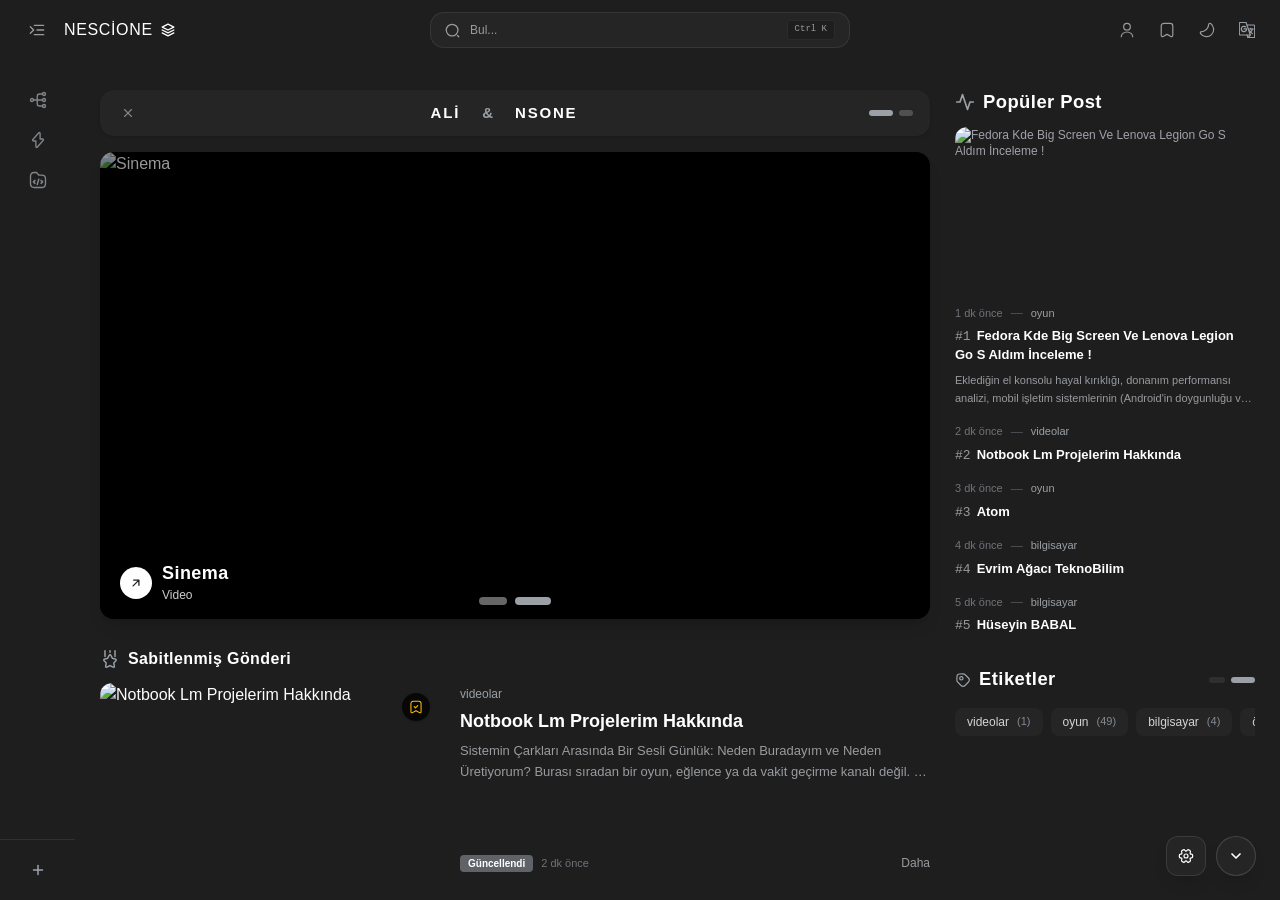
==== index.html @ 9e77d53c "deploy: update index.html and saved.html on gh-pages with Blogger UI parity" ====
<!doctype html>
<html lang="tr">
  <head>
    <meta charset="UTF-8" />
    <link rel="icon" type="image/svg+xml" href="data:image/svg+xml,%3Csvg%20xmlns%3D%27http%3A//www.w3.org/2000/svg%27%20viewBox%3D%270%200%2024%2024%27%20fill%3D%27none%27%20stroke-linecap%3D%27round%27%20stroke-linejoin%3D%27round%27%3E%3Cstyle%3Epath%7Bstroke%3A%231e1e1e%3Bstroke-width%3A2.2%7D%40media%28prefers-color-scheme%3Adark%29%7Bpath%7Bstroke%3A%23ffffff%3Bstroke-width%3A2.2%7D%7D%3C/style%3E%3Cpath%20d%3D%27M12%202L2%207l10%205%2010-5-10-5zM2%2017l10%205%2010-5M2%2012l10%205%2010-5%27/%3E%3C/svg%3E" />
    <link rel="shortcut icon" type="image/svg+xml" href="data:image/svg+xml,%3Csvg%20xmlns%3D%27http%3A//www.w3.org/2000/svg%27%20viewBox%3D%270%200%2024%2024%27%20fill%3D%27none%27%20stroke-linecap%3D%27round%27%20stroke-linejoin%3D%27round%27%3E%3Cstyle%3Epath%7Bstroke%3A%231e1e1e%3Bstroke-width%3A2.2%7D%40media%28prefers-color-scheme%3Adark%29%7Bpath%7Bstroke%3A%23ffffff%3Bstroke-width%3A2.2%7D%7D%3C/style%3E%3Cpath%20d%3D%27M12%202L2%207l10%205%2010-5-10-5zM2%2017l10%205%2010-5M2%2012l10%205%2010-5%27/%3E%3C/svg%3E" />
    <link rel="apple-touch-icon" href="data:image/svg+xml,%3Csvg%20xmlns%3D%27http%3A//www.w3.org/2000/svg%27%20viewBox%3D%270%200%2024%2024%27%20fill%3D%27none%27%20stroke-linecap%3D%27round%27%20stroke-linejoin%3D%27round%27%3E%3Cstyle%3Epath%7Bstroke%3A%231e1e1e%3Bstroke-width%3A2.2%7D%40media%28prefers-color-scheme%3Adark%29%7Bpath%7Bstroke%3A%23ffffff%3Bstroke-width%3A2.2%7D%7D%3C/style%3E%3Cpath%20d%3D%27M12%202L2%207l10%205%2010-5-10-5zM2%2017l10%205%2010-5M2%2012l10%205%2010-5%27/%3E%3C/svg%3E" />
    <meta name="viewport" content="width=device-width, initial-scale=1.0, user-scalable=1.0, minimum-scale=1.0, maximum-scale=5.0" />
    <title>NESCİONE &amp; Aleyulala - Bağlantı Yöneticisi</title>
    <meta name="description" content="Giriş gerektirmeyen, verileri tamamen tarayıcınızın IndexedDB hafızasında saklayan, GitHub Pages uyumlu modern bağlantı ve yer imi yöneticisi." />
    <link rel="manifest" href="./manifest-CDS3I7QE.json" />
    <meta name="theme-color" content="#9aa0a6" />
    <!-- Preconnect fonts -->
    <link rel="preconnect" href="https://fonts.googleapis.com">
    <link rel="preconnect" href="https://fonts.gstatic.com" crossorigin>
    <link href="https://fonts.googleapis.com/css2?family=Plus+Jakarta+Sans:wght@300;400;500;600;700;800&family=JetBrains+Mono:wght@400;500&display=swap" rel="stylesheet">
    <script type="module" crossorigin>var Vx=Object.defineProperty;var qx=(m,v,N)=>v in m?Vx(m,v,{enumerable:!0,configurable:!0,writable:!0,value:N}):m[v]=N;var fo=(m,v,N)=>qx(m,typeof v!="symbol"?v+"":v,N);(function(){const v=document.createElement("link").relList;if(v&&v.supports&&v.supports("modulepreload"))return;for(const S of document.querySelectorAll('link[rel="modulepreload"]'))x(S);new MutationObserver(S=>{for(const z of S)if(z.type==="childList")for(const T of z.addedNodes)T.tagName==="LINK"&&T.rel==="modulepreload"&&x(T)}).observe(document,{childList:!0,subtree:!0});function N(S){const z={};return S.integrity&&(z.integrity=S.integrity),S.referrerPolicy&&(z.referrerPolicy=S.referrerPolicy),S.crossOrigin==="use-credentials"?z.credentials="include":S.crossOrigin==="anonymous"?z.credentials="omit":z.credentials="same-origin",z}function x(S){if(S.ep)return;S.ep=!0;const z=N(S);fetch(S.href,z)}})();var Ix=typeof globalThis<"u"?globalThis:typeof window<"u"?window:typeof global<"u"?global:typeof self<"u"?self:{};function K1(m){return m&&m.__esModule&&Object.prototype.hasOwnProperty.call(m,"default")?m.default:m}var Cf={exports:{}},mo={};/**
 * @license React
 * react-jsx-runtime.production.js
 *
 * Copyright (c) Meta Platforms, Inc. and affiliates.
 *
 * This source code is licensed under the MIT license found in the
 * LICENSE file in the root directory of this source tree.
 */var v1;function Zx(){if(v1)return mo;v1=1;var m=Symbol.for("react.transitional.element"),v=Symbol.for("react.fragment");function N(x,S,z){var T=null;if(z!==void 0&&(T=""+z),S.key!==void 0&&(T=""+S.key),"key"in S){z={};for(var _ in S)_!=="key"&&(z[_]=S[_])}else z=S;return S=z.ref,{$$typeof:m,type:x,key:T,ref:S!==void 0?S:null,props:z}}return mo.Fragment=v,mo.jsx=N,mo.jsxs=N,mo}var y1;function Xx(){return y1||(y1=1,Cf.exports=Zx()),Cf.exports}var l=Xx(),Af={exports:{}},ct={};/**
 * @license React
 * react.production.js
 *
 * Copyright (c) Meta Platforms, Inc. and affiliates.
 *
 * This source code is licensed under the MIT license found in the
 * LICENSE file in the root directory of this source tree.
 */var b1;function Qx(){if(b1)return ct;b1=1;var m=Symbol.for("react.transitional.element"),v=Symbol.for("react.portal"),N=Symbol.for("react.fragment"),x=Symbol.for("react.strict_mode"),S=Symbol.for("react.profiler"),z=Symbol.for("react.consumer"),T=Symbol.for("react.context"),_=Symbol.for("react.forward_ref"),G=Symbol.for("react.suspense"),H=Symbol.for("react.memo"),E=Symbol.for("react.lazy"),k=Symbol.for("react.activity"),X=Symbol.for("react.view_transition"),F=Symbol.iterator;function W(y){return y===null||typeof y!="object"?null:(y=F&&y[F]||y["@@iterator"],typeof y=="function"?y:null)}var ee={isMounted:function(){return!1},enqueueForceUpdate:function(){},enqueueReplaceState:function(){},enqueueSetState:function(){}},se=Object.assign,xe={};function oe(y,Y,we){this.props=y,this.context=Y,this.refs=xe,this.updater=we||ee}oe.prototype.isReactComponent={},oe.prototype.setState=function(y,Y){if(typeof y!="object"&&typeof y!="function"&&y!=null)throw Error("takes an object of state variables to update or a function which returns an object of state variables.");this.updater.enqueueSetState(this,y,Y,"setState")},oe.prototype.forceUpdate=function(y){this.updater.enqueueForceUpdate(this,y,"forceUpdate")};function le(){}le.prototype=oe.prototype;function be(y,Y,we){this.props=y,this.context=Y,this.refs=xe,this.updater=we||ee}var Me=be.prototype=new le;Me.constructor=be,se(Me,oe.prototype),Me.isPureReactComponent=!0;var Se=Array.isArray;function pe(){}var ze={H:null,A:null,T:null,S:null},Re=Object.prototype.hasOwnProperty;function Ue(y,Y,we){var J=we.ref;return{$$typeof:m,type:y,key:Y,ref:J!==void 0?J:null,props:we}}function Ce(y,Y){return Ue(y.type,Y,y.props)}function Ge(y){return typeof y=="object"&&y!==null&&y.$$typeof===m}function Ye(y){var Y={"=":"=0",":":"=2"};return"$"+y.replace(/[=:]/g,function(we){return Y[we]})}var qe=/\/+/g;function We(y,Y){return typeof y=="object"&&y!==null&&y.key!=null?Ye(""+y.key):Y.toString(36)}function P(y){switch(y.status){case"fulfilled":return y.value;case"rejected":throw y.reason;default:switch(typeof y.status=="string"?y.then(pe,pe):(y.status="pending",y.then(function(Y){y.status==="pending"&&(y.status="fulfilled",y.value=Y)},function(Y){y.status==="pending"&&(y.status="rejected",y.reason=Y)})),y.status){case"fulfilled":return y.value;case"rejected":throw y.reason}}throw y}function de(y,Y,we,J,Ae){var Qe=typeof y;(Qe==="undefined"||Qe==="boolean")&&(y=null);var tt=!1;if(y===null)tt=!0;else switch(Qe){case"bigint":case"string":case"number":tt=!0;break;case"object":switch(y.$$typeof){case m:case v:tt=!0;break;case E:return tt=y._init,de(tt(y._payload),Y,we,J,Ae)}}if(tt)return Ae=Ae(y),tt=J===""?"."+We(y,0):J,Se(Ae)?(we="",tt!=null&&(we=tt.replace(qe,"$&/")+"/"),de(Ae,Y,we,"",function(kt){return kt})):Ae!=null&&(Ge(Ae)&&(Ae=Ce(Ae,we+(Ae.key==null||y&&y.key===Ae.key?"":(""+Ae.key).replace(qe,"$&/")+"/")+tt)),Y.push(Ae)),1;tt=0;var ke=J===""?".":J+":";if(Se(y))for(var Fe=0;Fe<y.length;Fe++)J=y[Fe],Qe=ke+We(J,Fe),tt+=de(J,Y,we,Qe,Ae);else if(Fe=W(y),typeof Fe=="function")for(y=Fe.call(y),Fe=0;!(J=y.next()).done;)J=J.value,Qe=ke+We(J,Fe++),tt+=de(J,Y,we,Qe,Ae);else if(Qe==="object"){if(typeof y.then=="function")return de(P(y),Y,we,J,Ae);throw Y=String(y),Error("Objects are not valid as a React child (found: "+(Y==="[object Object]"?"object with keys {"+Object.keys(y).join(", ")+"}":Y)+"). If you meant to render a collection of children, use an array instead.")}return tt}function ge(y,Y,we){if(y==null)return y;var J=[],Ae=0;return de(y,J,"","",function(Qe){return Y.call(we,Qe,Ae++)}),J}function Oe(y){if(y._status===-1){var Y=y._result,we=Y();we.then(function(J){(y._status===0||y._status===-1)&&(y._status=1,y._result=J,we.status===void 0&&(we.status="fulfilled",we.value=J))},function(J){(y._status===0||y._status===-1)&&(y._status=2,y._result=J,we.status===void 0&&(we.status="rejected",we.reason=J))}),y._status===-1&&(y._status=0,y._result=we)}if(y._status===1)return y._result.default;throw y._result}var ie=typeof reportError=="function"?reportError:function(y){if(typeof window=="object"&&typeof window.ErrorEvent=="function"){var Y=new window.ErrorEvent("error",{bubbles:!0,cancelable:!0,message:typeof y=="object"&&y!==null&&typeof y.message=="string"?String(y.message):String(y),error:y});if(!window.dispatchEvent(Y))return}else if(typeof process=="object"&&typeof process.emit=="function"){process.emit("uncaughtException",y);return}console.error(y)};function Ke(y){var Y=ze.T,we={};we.types=Y!==null?Y.types:null,ze.T=we;try{var J=y(),Ae=ze.S;Ae!==null&&Ae(we,J),typeof J=="object"&&J!==null&&typeof J.then=="function"&&J.then(pe,ie)}catch(Qe){ie(Qe)}finally{Y!==null&&we.types!==null&&(Y.types=we.types),ze.T=Y}}function I(y){var Y=ze.T;if(Y!==null){var we=Y.types;we===null?Y.types=[y]:we.indexOf(y)===-1&&we.push(y)}else Ke(I.bind(null,y))}var ae={map:ge,forEach:function(y,Y,we){ge(y,function(){Y.apply(this,arguments)},we)},count:function(y){var Y=0;return ge(y,function(){Y++}),Y},toArray:function(y){return ge(y,function(Y){return Y})||[]},only:function(y){if(!Ge(y))throw Error("React.Children.only expected to receive a single React element child.");return y}};return ct.Activity=k,ct.Children=ae,ct.Component=oe,ct.Fragment=N,ct.Profiler=S,ct.PureComponent=be,ct.StrictMode=x,ct.Suspense=G,ct.ViewTransition=X,ct.__CLIENT_INTERNALS_DO_NOT_USE_OR_WARN_USERS_THEY_CANNOT_UPGRADE=ze,ct.__COMPILER_RUNTIME={__proto__:null,c:function(y){return ze.H.useMemoCache(y)}},ct.addTransitionType=I,ct.cache=function(y){return function(){return y.apply(null,arguments)}},ct.cacheSignal=function(){return null},ct.cloneElement=function(y,Y,we){if(y==null)throw Error("The argument must be a React element, but you passed "+y+".");var J=se({},y.props),Ae=y.key;if(Y!=null)for(Qe in Y.key!==void 0&&(Ae=""+Y.key),Y)!Re.call(Y,Qe)||Qe==="key"||Qe==="__self"||Qe==="__source"||Qe==="ref"&&Y.ref===void 0||(J[Qe]=Y[Qe]);var Qe=arguments.length-2;if(Qe===1)J.children=we;else if(1<Qe){for(var tt=Array(Qe),ke=0;ke<Qe;ke++)tt[ke]=arguments[ke+2];J.children=tt}return Ue(y.type,Ae,J)},ct.createContext=function(y){return y={$$typeof:T,_currentValue:y,_currentValue2:y,_threadCount:0,Provider:null,Consumer:null},y.Provider=y,y.Consumer={$$typeof:z,_context:y},y},ct.createElement=function(y,Y,we){var J,Ae={},Qe=null;if(Y!=null)for(J in Y.key!==void 0&&(Qe=""+Y.key),Y)Re.call(Y,J)&&J!=="key"&&J!=="__self"&&J!=="__source"&&(Ae[J]=Y[J]);var tt=arguments.length-2;if(tt===1)Ae.children=we;else if(1<tt){for(var ke=Array(tt),Fe=0;Fe<tt;Fe++)ke[Fe]=arguments[Fe+2];Ae.children=ke}if(y&&y.defaultProps)for(J in tt=y.defaultProps,tt)Ae[J]===void 0&&(Ae[J]=tt[J]);return Ue(y,Qe,Ae)},ct.createRef=function(){return{current:null}},ct.forwardRef=function(y){return{$$typeof:_,render:y}},ct.isValidElement=Ge,ct.lazy=function(y){return{$$typeof:E,_payload:{_status:-1,_result:y},_init:Oe}},ct.memo=function(y,Y){return{$$typeof:H,type:y,compare:Y===void 0?null:Y}},ct.startTransition=Ke,ct.unstable_useCacheRefresh=function(){return ze.H.useCacheRefresh()},ct.use=function(y){return ze.H.use(y)},ct.useActionState=function(y,Y,we){return ze.H.useActionState(y,Y,we)},ct.useCallback=function(y,Y){return ze.H.useCallback(y,Y)},ct.useContext=function(y){return ze.H.useContext(y)},ct.useDebugValue=function(){},ct.useDeferredValue=function(y,Y){return ze.H.useDeferredValue(y,Y)},ct.useEffect=function(y,Y){return ze.H.useEffect(y,Y)},ct.useEffectEvent=function(y){return ze.H.useEffectEvent(y)},ct.useId=function(){return ze.H.useId()},ct.useImperativeHandle=function(y,Y,we){return ze.H.useImperativeHandle(y,Y,we)},ct.useInsertionEffect=function(y,Y){return ze.H.useInsertionEffect(y,Y)},ct.useLayoutEffect=function(y,Y){return ze.H.useLayoutEffect(y,Y)},ct.useMemo=function(y,Y){return ze.H.useMemo(y,Y)},ct.useOptimistic=function(y,Y){return ze.H.useOptimistic(y,Y)},ct.useReducer=function(y,Y,we){return ze.H.useReducer(y,Y,we)},ct.useRef=function(y){return ze.H.useRef(y)},ct.useState=function(y){return ze.H.useState(y)},ct.useSyncExternalStore=function(y,Y,we){return ze.H.useSyncExternalStore(y,Y,we)},ct.useTransition=function(){return ze.H.useTransition()},ct.version="19.3.1",ct}var w1;function Qf(){return w1||(w1=1,Af.exports=Qx()),Af.exports}var M=Qf();const vl=K1(M);var Tf={exports:{}},ho={},zf={exports:{}},Ef={};/**
 * @license React
 * scheduler.production.js
 *
 * Copyright (c) Meta Platforms, Inc. and affiliates.
 *
 * This source code is licensed under the MIT license found in the
 * LICENSE file in the root directory of this source tree.
 */var N1;function Fx(){return N1||(N1=1,(function(m){function v(P,de){var ge=P.length;P.push(de);e:for(;0<ge;){var Oe=ge-1>>>1,ie=P[Oe];if(0<S(ie,de))P[Oe]=de,P[ge]=ie,ge=Oe;else break e}}function N(P){return P.length===0?null:P[0]}function x(P){if(P.length===0)return null;var de=P[0],ge=P.pop();if(ge!==de){P[0]=ge;e:for(var Oe=0,ie=P.length,Ke=ie>>>1;Oe<Ke;){var I=2*(Oe+1)-1,ae=P[I],y=I+1,Y=P[y];if(0>S(ae,ge))y<ie&&0>S(Y,ae)?(P[Oe]=Y,P[y]=ge,Oe=y):(P[Oe]=ae,P[I]=ge,Oe=I);else if(y<ie&&0>S(Y,ge))P[Oe]=Y,P[y]=ge,Oe=y;else break e}}return de}function S(P,de){var ge=P.sortIndex-de.sortIndex;return ge!==0?ge:P.id-de.id}if(m.unstable_now=void 0,typeof performance=="object"&&typeof performance.now=="function"){var z=performance;m.unstable_now=function(){return z.now()}}else{var T=Date,_=T.now();m.unstable_now=function(){return T.now()-_}}var G=[],H=[],E=1,k=null,X=3,F=!1,W=!1,ee=!1,se=!1,xe=typeof setTimeout=="function"?setTimeout:null,oe=typeof clearTimeout=="function"?clearTimeout:null,le=typeof setImmediate<"u"?setImmediate:null;function be(P){for(var de=N(H);de!==null;){if(de.callback===null)x(H);else if(de.startTime<=P)x(H),de.sortIndex=de.expirationTime,v(G,de);else break;de=N(H)}}function Me(P){if(ee=!1,be(P),!W)if(N(G)!==null)W=!0,Se||(Se=!0,Ge());else{var de=N(H);de!==null&&We(Me,de.startTime-P)}}var Se=!1,pe=-1,ze=5,Re=-1;function Ue(){return se?!0:!(m.unstable_now()-Re<ze)}function Ce(){if(se=!1,Se){var P=m.unstable_now();Re=P;var de=!0;try{e:{W=!1,ee&&(ee=!1,oe(pe),pe=-1),F=!0;var ge=X;try{t:{for(be(P),k=N(G);k!==null&&!(k.expirationTime>P&&Ue());){var Oe=k.callback;if(typeof Oe=="function"){k.callback=null,X=k.priorityLevel;var ie=Oe(k.expirationTime<=P);if(P=m.unstable_now(),typeof ie=="function"){k.callback=ie,be(P),de=!0;break t}k===N(G)&&x(G),be(P)}else x(G);k=N(G)}if(k!==null)de=!0;else{var Ke=N(H);Ke!==null&&We(Me,Ke.startTime-P),de=!1}}break e}finally{k=null,X=ge,F=!1}de=void 0}}finally{de?Ge():Se=!1}}}var Ge;if(typeof le=="function")Ge=function(){le(Ce)};else if(typeof MessageChannel<"u"){var Ye=new MessageChannel,qe=Ye.port2;Ye.port1.onmessage=Ce,Ge=function(){qe.postMessage(null)}}else Ge=function(){xe(Ce,0)};function We(P,de){pe=xe(function(){P(m.unstable_now())},de)}m.unstable_IdlePriority=5,m.unstable_ImmediatePriority=1,m.unstable_LowPriority=4,m.unstable_NormalPriority=3,m.unstable_Profiling=null,m.unstable_UserBlockingPriority=2,m.unstable_cancelCallback=function(P){P.callback=null},m.unstable_forceFrameRate=function(P){0>P||125<P?console.error("forceFrameRate takes a positive int between 0 and 125, forcing frame rates higher than 125 fps is not supported"):ze=0<P?Math.floor(1e3/P):5},m.unstable_getCurrentPriorityLevel=function(){return X},m.unstable_next=function(P){switch(X){case 1:case 2:case 3:var de=3;break;default:de=X}var ge=X;X=de;try{return P()}finally{X=ge}},m.unstable_requestPaint=function(){se=!0},m.unstable_runWithPriority=function(P,de){switch(P){case 1:case 2:case 3:case 4:case 5:break;default:P=3}var ge=X;X=P;try{return de()}finally{X=ge}},m.unstable_scheduleCallback=function(P,de,ge){var Oe=m.unstable_now();switch(typeof ge=="object"&&ge!==null?(ge=ge.delay,ge=typeof ge=="number"&&0<ge?Oe+ge:Oe):ge=Oe,P){case 1:var ie=-1;break;case 2:ie=250;break;case 5:ie=1073741823;break;case 4:ie=1e4;break;default:ie=5e3}return ie=ge+ie,P={id:E++,callback:de,priorityLevel:P,startTime:ge,expirationTime:ie,sortIndex:-1},ge>Oe?(P.sortIndex=ge,v(H,P),N(G)===null&&P===N(H)&&(ee?(oe(pe),pe=-1):ee=!0,We(Me,ge-Oe))):(P.sortIndex=ie,v(G,P),W||F||(W=!0,Se||(Se=!0,Ge()))),P},m.unstable_shouldYield=Ue,m.unstable_wrapCallback=function(P){var de=X;return function(){var ge=X;X=de;try{return P.apply(this,arguments)}finally{X=ge}}}})(Ef)),Ef}var k1;function Jx(){return k1||(k1=1,zf.exports=Fx()),zf.exports}var _f={exports:{}},Ta={};/**
 * @license React
 * react-dom.production.js
 *
 * Copyright (c) Meta Platforms, Inc. and affiliates.
 *
 * This source code is licensed under the MIT license found in the
 * LICENSE file in the root directory of this source tree.
 */var j1;function $x(){if(j1)return Ta;j1=1;var m=Qf();function v(E){var k="https://react.dev/errors/"+E;if(1<arguments.length){k+="?args[]="+encodeURIComponent(arguments[1]);for(var X=2;X<arguments.length;X++)k+="&args[]="+encodeURIComponent(arguments[X])}return"Minified React error #"+E+"; visit "+k+" for the full message or use the non-minified dev environment for full errors and additional helpful warnings."}function N(){}var x={d:{f:N,r:function(){throw Error(v(522))},D:N,C:N,L:N,m:N,X:N,S:N,M:N},p:0,findDOMNode:null},S=Symbol.for("react.portal"),z=Symbol.for("react.recoverable"),T=Symbol.for("react.optimistic_key");function _(E,k,X){var F=3<arguments.length&&arguments[3]!==void 0?arguments[3]:null;return{$$typeof:S,key:F==null?null:F===T?T:""+F,children:E,containerInfo:k,implementation:X}}var G=m.__CLIENT_INTERNALS_DO_NOT_USE_OR_WARN_USERS_THEY_CANNOT_UPGRADE;function H(E,k){if(E==="font")return"";if(typeof k=="string")return k==="use-credentials"?k:""}return Ta.__DOM_INTERNALS_DO_NOT_USE_OR_WARN_USERS_THEY_CANNOT_UPGRADE=x,Ta.browser=function(E){return{$$typeof:z,_reason:E}},Ta.createPortal=function(E,k){var X=2<arguments.length&&arguments[2]!==void 0?arguments[2]:null;if(!k||k.nodeType!==1&&k.nodeType!==9&&k.nodeType!==11)throw Error(v(299));return _(E,k,null,X)},Ta.flushSync=function(E){var k=G.T,X=x.p;try{if(G.T=null,x.p=2,E)return E()}finally{G.T=k,x.p=X,x.d.f()}},Ta.preconnect=function(E,k){typeof E=="string"&&(k?(k=k.crossOrigin,k=typeof k=="string"?k==="use-credentials"?k:"":void 0):k=null,x.d.C(E,k))},Ta.prefetchDNS=function(E){typeof E=="string"&&x.d.D(E)},Ta.preinit=function(E,k){if(typeof E=="string"&&k&&typeof k.as=="string"){var X=k.as,F=H(X,k.crossOrigin),W=typeof k.integrity=="string"?k.integrity:void 0,ee=typeof k.fetchPriority=="string"?k.fetchPriority:void 0;X==="style"?x.d.S(E,typeof k.precedence=="string"?k.precedence:void 0,{crossOrigin:F,integrity:W,fetchPriority:ee}):X==="script"&&x.d.X(E,{crossOrigin:F,integrity:W,fetchPriority:ee,nonce:typeof k.nonce=="string"?k.nonce:void 0})}},Ta.preinitModule=function(E,k){if(typeof E=="string")if(typeof k=="object"&&k!==null){if(k.as==null||k.as==="script"){var X=H(k.as,k.crossOrigin);x.d.M(E,{crossOrigin:X,integrity:typeof k.integrity=="string"?k.integrity:void 0,nonce:typeof k.nonce=="string"?k.nonce:void 0,fetchPriority:typeof k.fetchPriority=="string"?k.fetchPriority:void 0})}}else k==null&&x.d.M(E)},Ta.preload=function(E,k){if(typeof E=="string"&&typeof k=="object"&&k!==null&&typeof k.as=="string"){var X=k.as,F=H(X,k.crossOrigin);x.d.L(E,X,{crossOrigin:F,integrity:typeof k.integrity=="string"?k.integrity:void 0,nonce:typeof k.nonce=="string"?k.nonce:void 0,type:typeof k.type=="string"?k.type:void 0,fetchPriority:typeof k.fetchPriority=="string"?k.fetchPriority:void 0,referrerPolicy:typeof k.referrerPolicy=="string"?k.referrerPolicy:void 0,imageSrcSet:typeof k.imageSrcSet=="string"?k.imageSrcSet:void 0,imageSizes:typeof k.imageSizes=="string"?k.imageSizes:void 0,media:typeof k.media=="string"?k.media:void 0})}},Ta.preloadModule=function(E,k){if(typeof E=="string")if(k){var X=H(k.as,k.crossOrigin);x.d.m(E,{as:typeof k.as=="string"&&k.as!=="script"?k.as:void 0,crossOrigin:X,integrity:typeof k.integrity=="string"?k.integrity:void 0,nonce:typeof k.nonce=="string"?k.nonce:void 0,fetchPriority:typeof k.fetchPriority=="string"?k.fetchPriority:void 0})}else x.d.m(E)},Ta.requestFormReset=function(E){x.d.r(E)},Ta.unstable_batchedUpdates=function(E,k){return E(k)},Ta.useFormState=function(E,k,X){return G.H.useFormState(E,k,X)},Ta.useFormStatus=function(){return G.H.useHostTransitionStatus()},Ta.version="19.3.1",Ta}var S1;function Y1(){if(S1)return _f.exports;S1=1;function m(){if(!(typeof __REACT_DEVTOOLS_GLOBAL_HOOK__>"u"||typeof __REACT_DEVTOOLS_GLOBAL_HOOK__.checkDCE!="function"))try{__REACT_DEVTOOLS_GLOBAL_HOOK__.checkDCE(m)}catch(v){console.error(v)}}return m(),_f.exports=$x(),_f.exports}/**
 * @license React
 * react-dom-client.production.js
 *
 * Copyright (c) Meta Platforms, Inc. and affiliates.
 *
 * This source code is licensed under the MIT license found in the
 * LICENSE file in the root directory of this source tree.
 */var C1;function Wx(){if(C1)return ho;C1=1;var m=Jx(),v=Qf(),N=Y1();function x(e){var t="https://react.dev/errors/"+e;if(1<arguments.length){t+="?args[]="+encodeURIComponent(arguments[1]);for(var a=2;a<arguments.length;a++)t+="&args[]="+encodeURIComponent(arguments[a])}return"Minified React error #"+e+"; visit "+t+" for the full message or use the non-minified dev environment for full errors and additional helpful warnings."}function S(e){return!(!e||e.nodeType!==1&&e.nodeType!==9&&e.nodeType!==11)}function z(e){for(var t=e,a=t;a&&!a.alternate;)t=a,(t.flags&4098)!==0&&(e=t.return),a=t.return;for(;t.return;)t=t.return;return t.tag===3?e:null}function T(e){if(e.tag===13){var t=e.memoizedState;if(t===null&&(e=e.alternate,e!==null&&(t=e.memoizedState)),t!==null)return t.dehydrated}return null}function _(e){if(e.tag===31){var t=e.memoizedState;if(t===null&&(e=e.alternate,e!==null&&(t=e.memoizedState)),t!==null)return t.dehydrated}return null}function G(e){if(z(e)!==e)throw Error(x(188))}function H(e){var t=e.alternate;if(!t){if(t=z(e),t===null)throw Error(x(188));return t!==e?null:e}for(var a=e,n=t;;){var i=a.return;if(i===null)break;var r=i.alternate;if(r===null){if(n=i.return,n!==null){a=n;continue}break}if(i.child===r.child){for(r=i.child;r;){if(r===a)return G(i),e;if(r===n)return G(i),t;r=r.sibling}throw Error(x(188))}if(a.return!==n.return)a=i,n=r;else{for(var d=!1,p=i.child;p;){if(p===a){d=!0,a=i,n=r;break}if(p===n){d=!0,n=i,a=r;break}p=p.sibling}if(!d){for(p=r.child;p;){if(p===a){d=!0,a=r,n=i;break}if(p===n){d=!0,n=r,a=i;break}p=p.sibling}if(!d)throw Error(x(189))}}if(a.alternate!==n)throw Error(x(190))}if(a.tag!==3)throw Error(x(188));return a.stateNode.current===a?e:t}function E(e){var t=e.tag;if(t===5||t===26||t===27||t===6)return e;for(e=e.child;e!==null;){if(t=E(e),t!==null)return t;e=e.sibling}return null}function k(e,t,a,n,i,r){for(;e!==null;){if((e.tag===5||e.tag===27||e.tag===6)&&a(e,n,i,r)||(e.tag!==22||e.memoizedState===null)&&(t||e.tag!==5&&e.tag!==27)&&k(e.child,t,a,n,i,r))return!0;e=e.sibling}return!1}function X(e){for(e=e.return;e!==null;){if(e.tag===3||e.tag===5||e.tag===27)return e;e=e.return}return null}function F(e){var t=!1;for(e=e.return;e!==null&&(e.tag===4&&(t=!0),!(e.tag===3||e.tag===5||e.tag===27));)e=e.return;return t}function W(e){var t=[null,null],a=X(e);return a===null||ee(t,e,a.child,{foundSelf:!1}),t}function ee(e,t,a,n){for(;a!==null;){if(a===t)n.foundSelf=!0;else if(a.tag===5||a.tag===27||a.tag===6){if(n.foundSelf)return e[1]=a,!0;e[0]=a}else if((a.tag!==22||a.memoizedState===null)&&ee(e,t,a.child,n))return!0;a=a.sibling}return!1}function se(e){switch(e.tag){case 5:case 27:case 6:return e.stateNode;case 3:return e.stateNode.containerInfo;default:throw Error(x(559))}}var xe=null,oe=null;function le(e,t,a){return e===a?!0:e===t?(xe=e,!0):!1}function be(e,t,a){return e===a?(oe=e,!1):e===t?(oe!==null&&(xe=e),!0):!1}function Me(e){if(e===null)return null;do e=e===null?null:e.return;while(e&&e.tag!==5&&e.tag!==27&&e.tag!==3);return e||null}function Se(e,t,a){for(var n=0,i=e;i;i=a(i))n++;i=0;for(var r=t;r;r=a(r))i++;for(;0<n-i;)e=a(e),n--;for(;0<i-n;)t=a(t),i--;for(;n--;){if(e===t||t!==null&&e===t.alternate)return e;e=a(e),t=a(t)}return null}var pe=Object.assign,ze=Symbol.for("react.element"),Re=Symbol.for("react.transitional.element"),Ue=Symbol.for("react.portal"),Ce=Symbol.for("react.fragment"),Ge=Symbol.for("react.strict_mode"),Ye=Symbol.for("react.profiler"),qe=Symbol.for("react.consumer"),We=Symbol.for("react.context"),P=Symbol.for("react.forward_ref"),de=Symbol.for("react.suspense"),ge=Symbol.for("react.suspense_list"),Oe=Symbol.for("react.memo"),ie=Symbol.for("react.lazy"),Ke=Symbol.for("react.activity"),I=Symbol.for("react.legacy_hidden"),ae=Symbol.for("react.memo_cache_sentinel"),y=Symbol.for("react.view_transition"),Y=Symbol.for("react.recoverable"),we=Symbol.iterator;function J(e){return e===null||typeof e!="object"?null:(e=we&&e[we]||e["@@iterator"],typeof e=="function"?e:null)}var Ae=Symbol.for("react.client.reference");function Qe(e){if(e==null)return null;if(typeof e=="function")return e.$$typeof===Ae?null:e.displayName||e.name||null;if(typeof e=="string")return e;switch(e){case Ce:return"Fragment";case Ye:return"Profiler";case Ge:return"StrictMode";case de:return"Suspense";case ge:return"SuspenseList";case Ke:return"Activity";case y:return"ViewTransition"}if(typeof e=="object")switch(e.$$typeof){case Ue:return"Portal";case We:return e.displayName||"Context";case qe:return(e._context.displayName||"Context")+".Consumer";case P:var t=e.render;return e=e.displayName,e||(e=t.displayName||t.name||"",e=e!==""?"ForwardRef("+e+")":"ForwardRef"),e;case Oe:return t=e.displayName||null,t!==null?t:Qe(e.type)||"Memo";case ie:t=e._payload,e=e._init;try{return Qe(e(t))}catch{}}return null}var tt=Array.isArray,ke=v.__CLIENT_INTERNALS_DO_NOT_USE_OR_WARN_USERS_THEY_CANNOT_UPGRADE,Fe=N.__DOM_INTERNALS_DO_NOT_USE_OR_WARN_USERS_THEY_CANNOT_UPGRADE,kt={pending:!1,data:null,method:null,action:null},$t=[],oa=-1;function Zt(e){return{current:e}}function St(e){0>oa||(e.current=$t[oa],$t[oa]=null,oa--)}function dt(e,t){oa++,$t[oa]=e.current,e.current=t}var Be=Zt(null),ca=Zt(null),Wt=Zt(null),ua=Zt(null);function gt(e,t){switch(dt(Wt,t),dt(ca,e),dt(Be,null),t.nodeType){case 9:case 11:e=(e=t.documentElement)&&(e=e.namespaceURI)?Ap(e):0;break;default:if(e=t.tagName,t=t.namespaceURI)t=Ap(t),e=Tp(t,e);else switch(e){case"svg":e=1;break;case"math":e=2;break;default:e=0}}St(Be),dt(Be,e)}function za(){St(Be),St(ca),St(Wt)}function Cn(e){var t=e.memoizedState;t!==null&&(Zr._currentValue=t.memoizedState,dt(ua,e)),t=Be.current;var a=Tp(t,e.type);t!==a&&(dt(ca,e),dt(Be,a))}function Ne(e){ca.current===e&&(St(Be),St(ca)),ua.current===e&&(St(ua),Zr._currentValue=kt)}var it,Et;function qt(e){if(it===void 0)try{throw Error()}catch(a){var t=a.stack.trim().match(/\n( *(at )?)/);it=t&&t[1]||"",Et=-1<a.stack.indexOf(`
    at`)?" (<anonymous>)":-1<a.stack.indexOf("@")?"@unknown:0:0":""}return`
`+it+e+Et}var ha=!1;function pa(e,t){if(!e||ha)return"";ha=!0;var a=Error.prepareStackTrace;Error.prepareStackTrace=void 0;try{var n={DetermineComponentFrameRoot:function(){try{if(t){var me=function(){throw Error()};if(Object.defineProperty(me.prototype,"props",{set:function(){throw Error()}}),typeof Reflect=="object"&&Reflect.construct){try{Reflect.construct(me,[])}catch(De){var D=De}Reflect.construct(e,[],me)}else{try{me.call()}catch(De){D=De}me=!1;try{var q=Object.getOwnPropertyDescriptor(e.prototype,"props");Object.defineProperty(e.prototype,"props",{configurable:!0,set:function(){throw Error()}}),me=!0,new e}finally{me&&(q!==void 0?Object.defineProperty(e.prototype,"props",q):delete e.prototype.props)}}}else{try{throw Error()}catch(De){D=De}(me=e())&&typeof me.catch=="function"&&me.catch(function(){})}}catch(De){if(De&&D&&typeof De.stack=="string")return[De.stack,D.stack]}return[null,null]}};n.DetermineComponentFrameRoot.displayName="DetermineComponentFrameRoot";var i=Object.getOwnPropertyDescriptor(n.DetermineComponentFrameRoot,"name");i&&i.configurable&&Object.defineProperty(n.DetermineComponentFrameRoot,"name",{value:"DetermineComponentFrameRoot"});var r=n.DetermineComponentFrameRoot(),d=r[0],p=r[1];if(d&&p){var j=d.split(`
`),R=p.split(`
`);for(i=n=0;n<j.length&&!j[n].includes("DetermineComponentFrameRoot");)n++;for(;i<R.length&&!R[i].includes("DetermineComponentFrameRoot");)i++;if(n===j.length||i===R.length)for(n=j.length-1,i=R.length-1;1<=n&&0<=i&&j[n]!==R[i];)i--;for(;1<=n&&0<=i;n--,i--)if(j[n]!==R[i]){if(n!==1||i!==1)do if(n--,i--,0>i||j[n]!==R[i]){var Q=`
`+j[n].replace(" at new "," at ");return e.displayName&&Q.includes("<anonymous>")&&(Q=Q.replace("<anonymous>",e.displayName)),Q}while(1<=n&&0<=i);break}}}finally{ha=!1,Error.prepareStackTrace=a}return(a=e?e.displayName||e.name:"")?qt(a):""}function Ct(e,t){switch(e.tag){case 26:case 27:case 5:return qt(e.type);case 16:return qt("Lazy");case 13:return e.child!==t&&t!==null?qt("Suspense Fallback"):qt("Suspense");case 19:return qt("SuspenseList");case 0:case 15:return pa(e.type,!1);case 11:return pa(e.type.render,!1);case 1:return pa(e.type,!0);case 31:return qt("Activity");case 30:return qt("ViewTransition");default:return""}}function Pt(e){try{var t="",a=null;do t+=Ct(e,a),a=e,e=e.return;while(e);return t}catch(n){return`
Error generating stack: `+n.message+`
`+n.stack}}var O=Object.prototype.hasOwnProperty,ye=m.unstable_scheduleCallback,at=m.unstable_cancelCallback,Gt=m.unstable_shouldYield,Xa=m.unstable_requestPaint,Ut=m.unstable_now,bl=m.unstable_getCurrentPriorityLevel,An=m.unstable_ImmediatePriority,Zi=m.unstable_UserBlockingPriority,Xi=m.unstable_NormalPriority,ci=m.unstable_LowPriority,Qi=m.unstable_IdlePriority,Fi=m.log,Xn=m.unstable_setDisableYieldValue,Tn=null,wa=null;function ga(e){if(typeof Fi=="function"&&Xn(e),wa&&typeof wa.setStrictMode=="function")try{wa.setStrictMode(Tn,e)}catch{}}var He=Math.clz32?Math.clz32:Ji,ui=Math.log,Qn=Math.LN2;function Ji(e){return e>>>=0,e===0?32:31-(ui(e)/Qn|0)|0}var Le=256,wl=262144,di=4194304;function zn(e){var t=e&42;if(t!==0)return t;switch(e&-e){case 1:return 1;case 2:return 2;case 4:return 4;case 8:return 8;case 16:return 16;case 32:return 32;case 64:return 64;case 128:return 128;case 256:case 512:case 1024:case 2048:case 4096:case 8192:case 16384:case 32768:case 65536:case 131072:return e&-e;case 262144:case 524288:case 1048576:case 2097152:return e&3932160;case 4194304:case 8388608:case 16777216:case 33554432:return e&62914560;case 67108864:return 67108864;case 134217728:return 134217728;case 268435456:return 268435456;case 536870912:return 536870912;case 1073741824:return 0;default:return e}}function Nl(e,t,a){var n=e.pendingLanes;if(n===0)return 0;var i=0,r=e.suspendedLanes,d=e.pingedLanes;e=e.warmLanes;var p=n&134217727;return p!==0?(n=p&~r,n!==0?i=zn(n):(d&=p,d!==0?i=zn(d):a||(a=p&~e,a!==0&&(i=zn(a))))):(p=n&~r,p!==0?i=zn(p):d!==0?i=zn(d):a||(a=n&~e,a!==0&&(i=zn(a)))),i===0?0:t!==0&&t!==i&&(t&r)===0&&(r=i&-i,a=t&-t,r>=a||r===32&&(a&4194048)!==0)?t:i}function kl(e,t){return(e.pendingLanes&~(e.suspendedLanes&~e.pingedLanes)&t)===0}function $i(e,t){(t&8)!==0&&(t|=t&32);var a=e.entangledLanes;if(a!==0)for(e=e.entanglements,a&=t;0<a;){var n=31-He(a),i=1<<n;t|=e[n],a&=~i}return t}function uu(e,t){switch(e){case 1:case 2:case 4:case 8:case 64:return t+250;case 16:case 32:case 128:case 256:case 512:case 1024:case 2048:case 4096:case 8192:case 16384:case 32768:case 65536:case 131072:case 262144:case 524288:case 1048576:case 2097152:return t+5e3;case 4194304:case 8388608:case 16777216:case 33554432:return-1;case 67108864:case 134217728:case 268435456:case 536870912:case 1073741824:return-1;default:return-1}}function Co(){var e=di;return di<<=1,(di&62914560)===0&&(di=4194304),e}function En(e){for(var t=[],a=0;31>a;a++)t.push(e);return t}function ln(e,t){e.pendingLanes|=t,t!==268435456&&(e.suspendedLanes=0,e.pingedLanes=0,e.warmLanes=0)}function Wr(e,t,a,n,i,r){var d=e.pendingLanes;e.pendingLanes=a,e.suspendedLanes=0,e.pingedLanes=0,e.warmLanes=0,e.expiredLanes&=a,e.entangledLanes&=a,e.errorRecoveryDisabledLanes&=a,e.shellSuspendCounter=0;var p=e.entanglements,j=e.expirationTimes,R=e.hiddenUpdates;for(a=d&~a;0<a;){var Q=31-He(a),me=1<<Q;p[Q]=0,j[Q]=-1;var D=R[Q];if(D!==null)for(R[Q]=null,Q=0;Q<D.length;Q++){var q=D[Q];q!==null&&(q.lane&=-536870913)}a&=~me}n!==0&&Ao(e,n,0),r!==0&&i===0&&e.tag!==0&&(e.suspendedLanes|=r&~(d&~t))}function Ao(e,t,a){e.pendingLanes|=t,e.suspendedLanes&=~t;var n=31-He(t);e.entangledLanes|=t,e.entanglements[n]=e.entanglements[n]|1073741824|a&261930}function To(e,t){var a=e.entangledLanes|=t;for(e=e.entanglements;a;){var n=31-He(a),i=1<<n;i&t|e[n]&t&&(e[n]|=t),a&=~i}}function zo(e,t){var a=t&-t;return a=(a&42)!==0?1:jl(a),(a&(e.suspendedLanes|t))!==0?0:a}function jl(e){switch(e){case 2:e=1;break;case 8:e=4;break;case 32:e=16;break;case 256:case 512:case 1024:case 2048:case 4096:case 8192:case 16384:case 32768:case 65536:case 131072:case 262144:case 524288:case 1048576:case 2097152:case 4194304:case 8388608:case 16777216:case 33554432:e=128;break;case 268435456:e=134217728;break;default:e=0}return e}function Lt(e){return e&=-e,2<e?8<e?(e&134217727)!==0?32:268435456:8:2}function ea(){var e=Fe.p;return e!==0?e:(e=window.event,e===void 0?32:d1(e.type))}function Eo(e,t){var a=Fe.p;try{return Fe.p=e,t()}finally{Fe.p=a}}var Ua=Math.random().toString(36).slice(2),Xt="__reactFiber$"+Ua,da="__reactProps$"+Ua,Sl="__reactContainer$"+Ua,hn="__reactEvents$"+Ua,Cl="__reactListeners$"+Ua,_n="__reactHandles$"+Ua,fi="__reactResources$"+Ua,mi="__reactMarker$"+Ua,Wi="__reactLoad$"+Ua;function Qa(e){delete e[Xt],delete e[da],delete e[Cl],delete e[_n]}function Mn(e){var t;if(t=e[Xt])return t;for(var a=e.parentNode;a;){if(t=a[Sl]||a[Xt]){if(a=t.alternate,t.child!==null||a!==null&&a.child!==null)for(e=qp(e);e!==null;){if(a=e[Xt])return a;e=qp(e)}return t}e=a,a=e.parentNode}return null}function Ha(e){if(e=e[Xt]||e[Sl]){var t=e.tag;if(t===5||t===6||t===13||t===31||t===26||t===27||t===3)return e}return null}function Al(e){var t=e.tag;if(t===5||t===26||t===27||t===6)return e.stateNode;throw Error(x(33))}function On(e){var t=e[fi];return t||(t=e[fi]={hoistableStyles:new Map,hoistableScripts:new Map}),t}function pt(e){e[mi]=!0}function er(e){e[Wi]=void 0}var es=new Set,Dn={};function pn(e,t){Ea(e,t),Ea(e+"Capture",t)}function Ea(e,t){for(Dn[e]=t,e=0;e<t.length;e++)es.add(t[e])}var _o=RegExp("^[:A-Z_a-z\\u00C0-\\u00D6\\u00D8-\\u00F6\\u00F8-\\u02FF\\u0370-\\u037D\\u037F-\\u1FFF\\u200C-\\u200D\\u2070-\\u218F\\u2C00-\\u2FEF\\u3001-\\uD7FF\\uF900-\\uFDCF\\uFDF0-\\uFFFD][:A-Z_a-z\\u00C0-\\u00D6\\u00D8-\\u00F6\\u00F8-\\u02FF\\u0370-\\u037D\\u037F-\\u1FFF\\u200C-\\u200D\\u2070-\\u218F\\u2C00-\\u2FEF\\u3001-\\uD7FF\\uF900-\\uFDCF\\uFDF0-\\uFFFD\\-.0-9\\u00B7\\u0300-\\u036F\\u203F-\\u2040]*$"),ts={},hi={};function as(e){return O.call(hi,e)?!0:O.call(ts,e)?!1:_o.test(e)?hi[e]=!0:(ts[e]=!0,!1)}var yt=!1;function Ln(){var e=yt;return yt=!1,e}function pi(e,t,a){if(as(t))if(a===null)e.removeAttribute(t);else{switch(typeof a){case"undefined":case"function":case"symbol":e.removeAttribute(t);return;case"boolean":var n=t.toLowerCase().slice(0,5);if(n!=="data-"&&n!=="aria-"){e.removeAttribute(t);return}}e.setAttribute(t,a)}}function Fn(e,t,a){if(a===null)e.removeAttribute(t);else{switch(typeof a){case"undefined":case"function":case"symbol":case"boolean":e.removeAttribute(t);return}e.setAttribute(t,a)}}function rn(e,t,a,n){if(n===null)e.removeAttribute(a);else{switch(typeof n){case"undefined":case"function":case"symbol":case"boolean":e.removeAttribute(a);return}e.setAttributeNS(t,a,n)}}function rt(e){switch(typeof e){case"bigint":case"boolean":case"number":case"string":case"undefined":return e;case"object":return e;default:return""}}function Mo(e){var t=e.type;return(e=e.nodeName)&&e.toLowerCase()==="input"&&(t==="checkbox"||t==="radio")}function du(e,t,a){var n=Object.getOwnPropertyDescriptor(e.constructor.prototype,t);if(!e.hasOwnProperty(t)&&typeof n<"u"&&typeof n.get=="function"&&typeof n.set=="function"){var i=n.get,r=n.set;return Object.defineProperty(e,t,{configurable:!0,get:function(){return i.call(this)},set:function(d){a=""+d,r.call(this,d)}}),Object.defineProperty(e,t,{enumerable:n.enumerable}),{getValue:function(){return a},setValue:function(d){a=""+d},stopTracking:function(){e._valueTracker=null,delete e[t]}}}}function tr(e){if(!e._valueTracker){var t=Mo(e)?"checked":"value";e._valueTracker=du(e,t,""+e[t])}}function ns(e){if(!e)return!1;var t=e._valueTracker;if(!t)return!0;var a=t.getValue(),n="";return e&&(n=Mo(e)?e.checked?"true":"false":e.value),e=n,e!==a?(t.setValue(e),!0):!1}var ar=/[\n"\\]/g;function xa(e){return e.replace(ar,function(t){return"\\"+t.charCodeAt(0).toString(16)+" "})}function nr(e,t,a,n,i,r,d,p){e.name="",d!=null&&typeof d!="function"&&typeof d!="symbol"&&typeof d!="boolean"?e.type=d:e.removeAttribute("type"),t!=null?d==="number"?(t===0&&e.value===""||e.value!=t)&&(e.value=""+rt(t)):e.value!==""+rt(t)&&(e.value=""+rt(t)):d!=="submit"&&d!=="reset"||e.removeAttribute("value"),t!=null?d==="number"&&e.value==t?Jn(e,rt(e.value)):Jn(e,rt(t)):a!=null?Jn(e,rt(a)):n!=null&&e.removeAttribute("value"),i==null&&r!=null&&(e.defaultChecked=!!r),i!=null&&(e.checked=i&&typeof i!="function"&&typeof i!="symbol"),p!=null&&typeof p!="function"&&typeof p!="symbol"&&typeof p!="boolean"?e.name=""+rt(p):e.removeAttribute("name")}function ls(e,t,a,n,i,r,d,p){if(r!=null&&typeof r!="function"&&typeof r!="symbol"&&typeof r!="boolean"&&(e.type=r),t!=null||a!=null){if(!(r!=="submit"&&r!=="reset"||t!=null)){tr(e);return}a=a!=null?""+rt(a):"",t=t!=null?""+rt(t):a,p||t===e.value||(e.value=t),e.defaultValue=t}n=n??i,n=typeof n!="function"&&typeof n!="symbol"&&!!n,e.checked=p?e.checked:!!n,e.defaultChecked=!!n,d!=null&&typeof d!="function"&&typeof d!="symbol"&&typeof d!="boolean"&&(e.name=d),tr(e)}function Jn(e,t){e.defaultValue!==""+t&&(e.defaultValue=""+t)}function sn(e,t,a,n){if(e=e.options,t){t={};for(var i=0;i<a.length;i++)t["$"+a[i]]=!0;for(a=0;a<e.length;a++)i=t.hasOwnProperty("$"+e[a].value),e[a].selected!==i&&(e[a].selected=i),i&&n&&(e[a].defaultSelected=!0)}else{for(a=""+rt(a),t=null,i=0;i<e.length;i++){if(e[i].value===a){e[i].selected=!0,n&&(e[i].defaultSelected=!0);return}t!==null||e[i].disabled||(t=e[i])}t!==null&&(t.selected=!0)}}function Oo(e,t,a){if(t!=null&&(t=""+rt(t),t!==e.value&&(e.value=t),a==null)){e.defaultValue!==t&&(e.defaultValue=t);return}e.defaultValue=a!=null?""+rt(a):""}function $n(e,t,a,n){if(t==null){if(n!=null){if(a!=null)throw Error(x(92));if(tt(n)){if(1<n.length)throw Error(x(93));n=n[0]}a=n}a==null&&(a=""),t=a}a=rt(t),e.defaultValue=a,n=e.textContent,n===a&&n!==""&&n!==null&&(e.value=n),tr(e)}function Rn(e,t){if(t){var a=e.firstChild;if(a&&a===e.lastChild&&a.nodeType===3){a.nodeValue=t;return}}e.textContent=t}var is=new Set("animationIterationCount aspectRatio borderImageOutset borderImageSlice borderImageWidth boxFlex boxFlexGroup boxOrdinalGroup columnCount columns flex flexGrow flexPositive flexShrink flexNegative flexOrder gridArea gridRow gridRowEnd gridRowSpan gridRowStart gridColumn gridColumnEnd gridColumnSpan gridColumnStart fontWeight lineClamp lineHeight opacity order orphans scale tabSize widows zIndex zoom fillOpacity floodOpacity stopOpacity strokeDasharray strokeDashoffset strokeMiterlimit strokeOpacity strokeWidth MozAnimationIterationCount MozBoxFlex MozBoxFlexGroup MozLineClamp msAnimationIterationCount msFlex msZoom msFlexGrow msFlexNegative msFlexOrder msFlexPositive msFlexShrink msGridColumn msGridColumnSpan msGridRow msGridRowSpan WebkitAnimationIterationCount WebkitBoxFlex WebKitBoxFlexGroup WebkitBoxOrdinalGroup WebkitColumnCount WebkitColumns WebkitFlex WebkitFlexGrow WebkitFlexPositive WebkitFlexShrink WebkitLineClamp".split(" "));function Do(e,t,a){var n=t.indexOf("--")===0;a==null||typeof a=="boolean"||a===""?n?e.setProperty(t,""):t==="float"?e.cssFloat="":e[t]="":n?e.setProperty(t,a):typeof a!="number"||a===0||is.has(t)?t==="float"?e.cssFloat=a:e[t]=(""+a).trim():e[t]=a+"px"}function gi(e,t,a){if(t!=null&&typeof t!="object")throw Error(x(62));if(e=e.style,a!=null){for(var n in a)!a.hasOwnProperty(n)||t!=null&&t.hasOwnProperty(n)||(n.indexOf("--")===0?e.setProperty(n,""):n==="float"?e.cssFloat="":e[n]="",yt=!0);for(var i in t)n=t[i],t.hasOwnProperty(i)&&a[i]!==n&&(Do(e,i,n),yt=!0)}else for(var r in t)t.hasOwnProperty(r)&&Do(e,r,t[r])}function lr(e){if(e.indexOf("-")===-1)return!1;switch(e){case"annotation-xml":case"color-profile":case"font-face":case"font-face-src":case"font-face-uri":case"font-face-format":case"font-face-name":case"missing-glyph":return!1;default:return!0}}var ir=new Map([["acceptCharset","accept-charset"],["htmlFor","for"],["httpEquiv","http-equiv"],["crossOrigin","crossorigin"],["accentHeight","accent-height"],["alignmentBaseline","alignment-baseline"],["arabicForm","arabic-form"],["baselineShift","baseline-shift"],["capHeight","cap-height"],["clipPath","clip-path"],["clipRule","clip-rule"],["colorInterpolation","color-interpolation"],["colorInterpolationFilters","color-interpolation-filters"],["colorProfile","color-profile"],["colorRendering","color-rendering"],["dominantBaseline","dominant-baseline"],["enableBackground","enable-background"],["fillOpacity","fill-opacity"],["fillRule","fill-rule"],["floodColor","flood-color"],["floodOpacity","flood-opacity"],["fontFamily","font-family"],["fontSize","font-size"],["fontSizeAdjust","font-size-adjust"],["fontStretch","font-stretch"],["fontStyle","font-style"],["fontVariant","font-variant"],["fontWeight","font-weight"],["glyphName","glyph-name"],["glyphOrientationHorizontal","glyph-orientation-horizontal"],["glyphOrientationVertical","glyph-orientation-vertical"],["horizAdvX","horiz-adv-x"],["horizOriginX","horiz-origin-x"],["imageRendering","image-rendering"],["letterSpacing","letter-spacing"],["lightingColor","lighting-color"],["markerEnd","marker-end"],["markerMid","marker-mid"],["markerStart","marker-start"],["maskType","mask-type"],["overlinePosition","overline-position"],["overlineThickness","overline-thickness"],["paintOrder","paint-order"],["panose-1","panose-1"],["pointerEvents","pointer-events"],["renderingIntent","rendering-intent"],["shapeRendering","shape-rendering"],["stopColor","stop-color"],["stopOpacity","stop-opacity"],["strikethroughPosition","strikethrough-position"],["strikethroughThickness","strikethrough-thickness"],["strokeDasharray","stroke-dasharray"],["strokeDashoffset","stroke-dashoffset"],["strokeLinecap","stroke-linecap"],["strokeLinejoin","stroke-linejoin"],["strokeMiterlimit","stroke-miterlimit"],["strokeOpacity","stroke-opacity"],["strokeWidth","stroke-width"],["textAnchor","text-anchor"],["textDecoration","text-decoration"],["textRendering","text-rendering"],["transformOrigin","transform-origin"],["underlinePosition","underline-position"],["underlineThickness","underline-thickness"],["unicodeBidi","unicode-bidi"],["unicodeRange","unicode-range"],["unitsPerEm","units-per-em"],["vAlphabetic","v-alphabetic"],["vHanging","v-hanging"],["vIdeographic","v-ideographic"],["vMathematical","v-mathematical"],["vectorEffect","vector-effect"],["vertAdvY","vert-adv-y"],["vertOriginX","vert-origin-x"],["vertOriginY","vert-origin-y"],["wordSpacing","word-spacing"],["writingMode","writing-mode"],["xmlnsXlink","xmlns:xlink"],["xHeight","x-height"]]),Lo=/^[\u0000-\u001F ]*j[\r\n\t]*a[\r\n\t]*v[\r\n\t]*a[\r\n\t]*s[\r\n\t]*c[\r\n\t]*r[\r\n\t]*i[\r\n\t]*p[\r\n\t]*t[\r\n\t]*:/i;function rr(e){return Lo.test(""+e)?"javascript:throw new Error('React has blocked a javascript: URL as a security precaution.')":e}function Fa(){}var rs=null;function ss(e){return e=e.target||e.srcElement||window,e.correspondingUseElement&&(e=e.correspondingUseElement),e.nodeType===3?e.parentNode:e}var Tl=null,na=null;function Wn(e){var t=Ha(e);if(t&&(e=t.stateNode)){var a=e[da]||null;e:switch(e=t.stateNode,t.type){case"input":if(nr(e,a.value,a.defaultValue,a.defaultValue,a.checked,a.defaultChecked,a.type,a.name),t=a.name,a.type==="radio"&&t!=null){for(a=e;a.parentNode;)a=a.parentNode;for(a=a.querySelectorAll('input[name="'+xa(""+t)+'"][type="radio"]'),t=0;t<a.length;t++){var n=a[t];if(n!==e&&n.form===e.form){var i=n[da]||null;if(!i)throw Error(x(90));nr(n,i.value,i.defaultValue,i.defaultValue,i.checked,i.defaultChecked,i.type,i.name)}}for(t=0;t<a.length;t++)n=a[t],n.form===e.form&&ns(n)}break e;case"textarea":Oo(e,a.value,a.defaultValue);break e;case"select":t=a.value,t!=null&&sn(e,!!a.multiple,t,!1)}}}var os=!1;function Ro(e,t,a){if(os)return e(t,a);os=!0;try{var n=e(t);return n}finally{if(os=!1,(Tl!==null||na!==null)&&(Lc(),Tl&&(t=Tl,e=na,na=Tl=null,Wn(t),e)))for(t=0;t<e.length;t++)Wn(e[t])}}function xi(e,t){var a=e.stateNode;if(a===null)return null;var n=a[da]||null;if(n===null)return null;a=n[t];e:switch(t){case"onClick":case"onClickCapture":case"onDoubleClick":case"onDoubleClickCapture":case"onMouseDown":case"onMouseDownCapture":case"onMouseMove":case"onMouseMoveCapture":case"onMouseUp":case"onMouseUpCapture":case"onMouseEnter":(n=!n.disabled)||(e=e.type,n=!(e==="button"||e==="input"||e==="select"||e==="textarea")),e=!n;break e;default:e=!1}if(e)return null;if(a&&typeof a!="function")throw Error(x(231,t,typeof a));return a}var Pa=!(typeof window>"u"||typeof window.document>"u"||typeof window.document.createElement>"u"),on=!1;if(Pa)try{var zl={};Object.defineProperty(zl,"passive",{get:function(){on=!0}}),window.addEventListener("test",zl,zl),window.removeEventListener("test",zl,zl)}catch{on=!1}var gn=null,cs=null,_a=null;function El(){if(_a)return _a;var e,t=cs,a=t.length,n,i="value"in gn?gn.value:gn.textContent,r=i.length;for(e=0;e<a&&t[e]===i[e];e++);var d=a-e;for(n=1;n<=d&&t[a-n]===i[r-n];n++);return _a=i.slice(e,1<n?1-n:void 0)}function el(e){var t=e.keyCode;return"charCode"in e?(e=e.charCode,e===0&&t===13&&(e=13)):e=t,e===10&&(e=13),32<=e||e===13?e:0}function _l(){return!0}function xn(){return!1}function Na(e){function t(a,n,i,r,d){this._reactName=a,this._targetInst=i,this.type=n,this.nativeEvent=r,this.target=d,this.currentTarget=null;for(var p in e)e.hasOwnProperty(p)&&(a=e[p],this[p]=a?a(r):r[p]);return this.isDefaultPrevented=(r.defaultPrevented!=null?r.defaultPrevented:r.returnValue===!1)?_l:xn,this.isPropagationStopped=xn,this}return pe(t.prototype,{preventDefault:function(){this.defaultPrevented=!0;var a=this.nativeEvent;a&&(a.preventDefault?a.preventDefault():typeof a.returnValue!="unknown"&&(a.returnValue=!1),this.isDefaultPrevented=_l)},stopPropagation:function(){var a=this.nativeEvent;a&&(a.stopPropagation?a.stopPropagation():typeof a.cancelBubble!="unknown"&&(a.cancelBubble=!0),this.isPropagationStopped=_l)},persist:function(){},isPersistent:_l}),t}var Bn={eventPhase:0,bubbles:0,cancelable:0,timeStamp:function(e){return e.timeStamp||Date.now()},defaultPrevented:0,isTrusted:0},Ml=Na(Bn),Ol=pe({},Bn,{view:0,detail:0}),us=Na(Ol),ds,tl,al,sr=pe({},Ol,{screenX:0,screenY:0,clientX:0,clientY:0,pageX:0,pageY:0,ctrlKey:0,shiftKey:0,altKey:0,metaKey:0,getModifierState:yi,button:0,buttons:0,relatedTarget:function(e){return e.relatedTarget===void 0?e.fromElement===e.srcElement?e.toElement:e.fromElement:e.relatedTarget},movementX:function(e){return"movementX"in e?e.movementX:(e!==al&&(al&&e.type==="mousemove"?(ds=e.screenX-al.screenX,tl=e.screenY-al.screenY):tl=ds=0,al=e),ds)},movementY:function(e){return"movementY"in e?e.movementY:tl}}),fs=Na(sr),fu=pe({},sr,{dataTransfer:0}),vi=Na(fu),mu=pe({},Ol,{relatedTarget:0}),ms=Na(mu),hu=pe({},Bn,{animationName:0,elapsedTime:0,pseudoElement:0}),or=Na(hu),cr=pe({},Bn,{clipboardData:function(e){return"clipboardData"in e?e.clipboardData:window.clipboardData}}),hs=Na(cr),pu=pe({},Bn,{data:0}),Bo=Na(pu),gu={Esc:"Escape",Spacebar:" ",Left:"ArrowLeft",Up:"ArrowUp",Right:"ArrowRight",Down:"ArrowDown",Del:"Delete",Win:"OS",Menu:"ContextMenu",Apps:"ContextMenu",Scroll:"ScrollLock",MozPrintableKey:"Unidentified"},xu={8:"Backspace",9:"Tab",12:"Clear",13:"Enter",16:"Shift",17:"Control",18:"Alt",19:"Pause",20:"CapsLock",27:"Escape",32:" ",33:"PageUp",34:"PageDown",35:"End",36:"Home",37:"ArrowLeft",38:"ArrowUp",39:"ArrowRight",40:"ArrowDown",45:"Insert",46:"Delete",112:"F1",113:"F2",114:"F3",115:"F4",116:"F5",117:"F6",118:"F7",119:"F8",120:"F9",121:"F10",122:"F11",123:"F12",144:"NumLock",145:"ScrollLock",224:"Meta"},vu={Alt:"altKey",Control:"ctrlKey",Meta:"metaKey",Shift:"shiftKey"};function ps(e){var t=this.nativeEvent;return t.getModifierState?t.getModifierState(e):(e=vu[e])?!!t[e]:!1}function yi(){return ps}var Go=pe({},Ol,{key:function(e){if(e.key){var t=gu[e.key]||e.key;if(t!=="Unidentified")return t}return e.type==="keypress"?(e=el(e),e===13?"Enter":String.fromCharCode(e)):e.type==="keydown"||e.type==="keyup"?xu[e.keyCode]||"Unidentified":""},code:0,location:0,ctrlKey:0,shiftKey:0,altKey:0,metaKey:0,repeat:0,locale:0,getModifierState:yi,charCode:function(e){return e.type==="keypress"?el(e):0},keyCode:function(e){return e.type==="keydown"||e.type==="keyup"?e.keyCode:0},which:function(e){return e.type==="keypress"?el(e):e.type==="keydown"||e.type==="keyup"?e.keyCode:0}}),yu=Na(Go),ur=pe({},sr,{pointerId:0,width:0,height:0,pressure:0,tangentialPressure:0,tiltX:0,tiltY:0,twist:0,pointerType:0,isPrimary:0}),bi=Na(ur),bu=pe({},Bn,{submitter:0}),wu=Na(bu),dr=pe({},Ol,{touches:0,targetTouches:0,changedTouches:0,altKey:0,metaKey:0,ctrlKey:0,shiftKey:0,getModifierState:yi}),Uo=Na(dr),Nu=pe({},Bn,{propertyName:0,elapsedTime:0,pseudoElement:0}),ku=Na(Nu),wi=pe({},sr,{deltaX:function(e){return"deltaX"in e?e.deltaX:"wheelDeltaX"in e?-e.wheelDeltaX:0},deltaY:function(e){return"deltaY"in e?e.deltaY:"wheelDeltaY"in e?-e.wheelDeltaY:"wheelDelta"in e?-e.wheelDelta:0},deltaZ:0,deltaMode:0}),ju=Na(wi),gs=pe({},Bn,{newState:0,oldState:0,source:0}),xs=Na(gs),Su=[9,13,27,32],vs=Pa&&"CompositionEvent"in window,Ni=null;Pa&&"documentMode"in document&&(Ni=document.documentMode);var ys=Pa&&"TextEvent"in window&&!Ni,Ho=Pa&&(!vs||Ni&&8<Ni&&11>=Ni),fr=" ",mr=!1;function fa(e,t){switch(e){case"keyup":return Su.indexOf(t.keyCode)!==-1;case"keydown":return t.keyCode!==229;case"keypress":case"mousedown":case"focusout":return!0;default:return!1}}function Dl(e){return e=e.detail,typeof e=="object"&&"data"in e?e.data:null}var cn=!1;function Po(e,t){switch(e){case"compositionend":return Dl(t);case"keypress":return t.which!==32?null:(mr=!0,fr);case"textInput":return e=t.data,e===fr&&mr?null:e;default:return null}}function hr(e,t){if(cn)return e==="compositionend"||!vs&&fa(e,t)?(e=El(),_a=cs=gn=null,cn=!1,e):null;switch(e){case"paste":return null;case"keypress":if(!(t.ctrlKey||t.altKey||t.metaKey)||t.ctrlKey&&t.altKey){if(t.char&&1<t.char.length)return t.char;if(t.which)return String.fromCharCode(t.which)}return null;case"compositionend":return Ho&&t.locale!=="ko"?null:t.data;default:return null}}var Ko={color:!0,date:!0,datetime:!0,"datetime-local":!0,email:!0,month:!0,number:!0,password:!0,range:!0,search:!0,tel:!0,text:!0,time:!0,url:!0,week:!0};function bs(e){var t=e&&e.nodeName&&e.nodeName.toLowerCase();return t==="input"?!!Ko[e.type]:t==="textarea"}function ki(e,t,a,n){Tl?na?na.push(n):na=[n]:Tl=n,t=Pc(t,"onChange"),0<t.length&&(a=new Ml("onChange","change",null,a,n),e.push({event:a,listeners:t}))}var nl=null,Ja=null;function ws(e){wp(e,0)}function Ll(e){var t=Al(e);if(ns(t))return e}function ji(e,t){if(e==="change")return t}var pr=!1;if(Pa){var gr;if(Pa){var Ns="oninput"in document;if(!Ns){var xr=document.createElement("div");xr.setAttribute("oninput","return;"),Ns=typeof xr.oninput=="function"}gr=Ns}else gr=!1;pr=gr&&(!document.documentMode||9<document.documentMode)}function Yo(){nl&&(nl.detachEvent("onpropertychange",ks),Ja=nl=null)}function ks(e){if(e.propertyName==="value"&&Ll(Ja)){var t=[];ki(t,Ja,e,ss(e)),Ro(ws,t)}}function vr(e,t,a){e==="focusin"?(Yo(),nl=t,Ja=a,nl.attachEvent("onpropertychange",ks)):e==="focusout"&&Yo()}function Cu(e){if(e==="selectionchange"||e==="keyup"||e==="keydown")return Ll(Ja)}function Au(e,t){if(e==="click")return Ll(t)}function js(e,t){if(e==="input"||e==="change")return Ll(t)}function Ss(e,t){return e===t&&(e!==0||1/e===1/t)||e!==e&&t!==t}var Da=typeof Object.is=="function"?Object.is:Ss;function Si(e,t){if(Da(e,t))return!0;if(typeof e!="object"||e===null||typeof t!="object"||t===null)return!1;var a=Object.keys(e),n=Object.keys(t);if(a.length!==n.length)return!1;for(n=0;n<a.length;n++){var i=a[n];if(!O.call(t,i)||!Da(e[i],t[i]))return!1}return!0}function yr(e){if(e=e||(typeof document<"u"?document:void 0),typeof e>"u")return null;try{return e.activeElement||e.body}catch{return e.body}}function Vo(e){for(;e&&e.firstChild;)e=e.firstChild;return e}function Cs(e,t){var a=Vo(e);e=0;for(var n;a;){if(a.nodeType===3){if(n=e+a.textContent.length,e<=t&&n>=t)return{node:a,offset:t-e};e=n}e:{for(;a;){if(a.nextSibling){a=a.nextSibling;break e}a=a.parentNode}a=void 0}a=Vo(a)}}function As(e,t){return e&&t?e===t?!0:e&&e.nodeType===3?!1:t&&t.nodeType===3?As(e,t.parentNode):"contains"in e?e.contains(t):e.compareDocumentPosition?!!(e.compareDocumentPosition(t)&16):!1:!1}function qo(e){e=e!=null&&e.ownerDocument!=null&&e.ownerDocument.defaultView!=null?e.ownerDocument.defaultView:window;for(var t=yr(e.document);t instanceof e.HTMLIFrameElement;){try{var a=typeof t.contentWindow.location.href=="string"}catch{a=!1}if(a)e=t.contentWindow;else break;t=yr(e.document)}return t}function Ts(e){var t=e&&e.nodeName&&e.nodeName.toLowerCase();return t&&(t==="input"&&(e.type==="text"||e.type==="search"||e.type==="tel"||e.type==="url"||e.type==="password")||t==="textarea"||e.contentEditable==="true")}var Io=Pa&&"documentMode"in document&&11>=document.documentMode,Rl=null,zs=null,ll=null,br=!1;function Es(e,t,a){var n=a.window===a?a.document:a.nodeType===9?a:a.ownerDocument;br||Rl==null||Rl!==yr(n)||(n=Rl,"selectionStart"in n&&Ts(n)?n={start:n.selectionStart,end:n.selectionEnd}:(n=(n.ownerDocument&&n.ownerDocument.defaultView||window).getSelection(),n={anchorNode:n.anchorNode,anchorOffset:n.anchorOffset,focusNode:n.focusNode,focusOffset:n.focusOffset}),ll&&Si(ll,n)||(ll=n,n=Pc(zs,"onSelect"),0<n.length&&(t=new Ml("onSelect","select",null,t,a),e.push({event:t,listeners:n}),t.target=Rl)))}function il(e,t){var a={};return a[e.toLowerCase()]=t.toLowerCase(),a["Webkit"+e]="webkit"+t,a["Moz"+e]="moz"+t,a}var Bl={animationend:il("Animation","AnimationEnd"),animationiteration:il("Animation","AnimationIteration"),animationstart:il("Animation","AnimationStart"),transitionrun:il("Transition","TransitionRun"),transitionstart:il("Transition","TransitionStart"),transitioncancel:il("Transition","TransitionCancel"),transitionend:il("Transition","TransitionEnd")},_s={},Zo={};Pa&&(Zo=document.createElement("div").style,"AnimationEvent"in window||(delete Bl.animationend.animation,delete Bl.animationiteration.animation,delete Bl.animationstart.animation),"TransitionEvent"in window||delete Bl.transitionend.transition);function rl(e){if(_s[e])return _s[e];if(!Bl[e])return e;var t=Bl[e],a;for(a in t)if(t.hasOwnProperty(a)&&a in Zo)return _s[e]=t[a];return e}var Xo=rl("animationend"),Qo=rl("animationiteration"),Ci=rl("animationstart"),vn=rl("transitionrun"),Tu=rl("transitionstart"),zu=rl("transitioncancel"),Ai=rl("transitionend"),Ms=new Map,yn="abort auxClick beforeToggle cancel canPlay canPlayThrough click close contextMenu copy cut drag dragEnd dragEnter dragExit dragLeave dragOver dragStart drop durationChange emptied encrypted ended error fullscreenChange fullscreenError gotPointerCapture input invalid keyDown keyPress keyUp load loadedData loadedMetadata loadStart lostPointerCapture mouseDown mouseMove mouseOut mouseOver mouseUp paste pause play playing pointerCancel pointerDown pointerMove pointerOut pointerOver pointerUp progress rateChange reset resize seeked seeking stalled submit suspend timeUpdate touchCancel touchEnd touchStart volumeChange scroll toggle touchMove waiting wheel".split(" ");yn.push("scrollEnd");function La(e,t){Ms.set(e,t),pn(t,[e])}var Gn=0;function va(e,t){if(e.name!=null&&e.name!=="auto")return e.name;if(t.autoName!==null)return t.autoName;e=jn.identifierPrefix;var a=Gn++;return e="_"+e+"t_"+a.toString(32)+"_",t.autoName=e}function wr(e){if(e==null||typeof e=="string")return e;var t=null,a=Br;if(a!==null)for(var n=0;n<a.length;n++){var i=e[a[n]];if(i!=null){if(i==="none")return"none";t=t==null?i:t+(" "+i)}}return t??e.default}function bn(e,t){return e=wr(e),t=wr(t),t==null?e==="auto"?null:e:t==="auto"?null:t}var Nr=typeof reportError=="function"?reportError:function(e){if(typeof window=="object"&&typeof window.ErrorEvent=="function"){var t=new window.ErrorEvent("error",{bubbles:!0,cancelable:!0,message:typeof e=="object"&&e!==null&&typeof e.message=="string"?String(e.message):String(e),error:e});if(!window.dispatchEvent(t))return}else if(typeof process=="object"&&typeof process.emit=="function"){process.emit("uncaughtException",e);return}console.error(e)},Ka=[],Gl=0,s=0;function o(){for(var e=Gl,t=s=Gl=0;t<e;){var a=Ka[t];Ka[t++]=null;var n=Ka[t];Ka[t++]=null;var i=Ka[t];Ka[t++]=null;var r=Ka[t];if(Ka[t++]=null,n!==null&&i!==null){var d=n.pending;d===null?i.next=i:(i.next=d.next,d.next=i),n.pending=i}r!==0&&h(a,i,r)}}function c(e,t,a,n){Ka[Gl++]=e,Ka[Gl++]=t,Ka[Gl++]=a,Ka[Gl++]=n,s|=n,e.lanes|=n,e=e.alternate,e!==null&&(e.lanes|=n)}function u(e,t,a,n){return c(e,t,a,n),g(e)}function f(e,t){return c(e,null,null,t),g(e)}function h(e,t,a){e.lanes|=a;var n=e.alternate;n!==null&&(n.lanes|=a);for(var i=!1,r=e.return;r!==null;)r.childLanes|=a,n=r.alternate,n!==null&&(n.childLanes|=a),r.tag===22&&(e=r.stateNode,e===null||e._visibility&1||(i=!0)),e=r,r=r.return;return e.tag===3?(r=e.stateNode,i&&t!==null&&(i=31-He(a),e=r.hiddenUpdates,n=e[i],n===null?e[i]=[t]:n.push(t),t.lane=a|536870912),r):null}function g(e){if(50<Ws)throw Ws=0,Dc=null,Error(x(185));for(var t=e.return;t!==null;)e=t,t=e.return;return e.tag===3?e.stateNode:null}var b={};function w(e,t,a,n){this.tag=e,this.key=a,this.sibling=this.child=this.return=this.stateNode=this.type=this.elementType=null,this.index=0,this.refCleanup=this.ref=null,this.pendingProps=t,this.dependencies=this.memoizedState=this.updateQueue=this.memoizedProps=null,this.mode=n,this.subtreeFlags=this.flags=0,this.deletions=null,this.childLanes=this.lanes=0,this.alternate=null}function C(e,t,a,n){return new w(e,t,a,n)}function U(e){return e=e.prototype,!(!e||!e.isReactComponent)}function V(e,t){var a=e.alternate;return a===null?(a=C(e.tag,t,e.key,e.mode),a.elementType=e.elementType,a.type=e.type,a.stateNode=e.stateNode,a.alternate=e,e.alternate=a):(a.pendingProps=t,a.type=e.type,a.flags=0,a.subtreeFlags=0,a.deletions=null),a.flags=e.flags&1206910976,a.childLanes=e.childLanes,a.lanes=e.lanes,a.child=e.child,a.memoizedProps=e.memoizedProps,a.memoizedState=e.memoizedState,a.updateQueue=e.updateQueue,t=e.dependencies,a.dependencies=t===null?null:{lanes:t.lanes,firstContext:t.firstContext},a.sibling=e.sibling,a.index=e.index,a.ref=e.ref,a.refCleanup=e.refCleanup,a}function $(e,t){e.flags&=1206910978;var a=e.alternate;return a===null?(e.childLanes=0,e.lanes=t,e.child=null,e.subtreeFlags=0,e.memoizedProps=null,e.memoizedState=null,e.updateQueue=null,e.dependencies=null,e.stateNode=null):(e.childLanes=a.childLanes,e.lanes=a.lanes,e.child=a.child,e.subtreeFlags=0,e.deletions=null,e.memoizedProps=a.memoizedProps,e.memoizedState=a.memoizedState,e.updateQueue=a.updateQueue,e.type=a.type,t=a.dependencies,e.dependencies=t===null?null:{lanes:t.lanes,firstContext:t.firstContext}),e}function he(e,t,a,n,i,r){var d=0;if(n=e,typeof n=="function")U(n)&&(d=1);else if(typeof n=="string")d=_x(e,a,Be.current)?26:e==="html"||e==="head"||e==="body"?27:5;else e:switch(n){case Ke:return e=C(31,a,t,i),e.elementType=Ke,e.lanes=r,e;case Ce:return B(a.children,i,r,t);case Ge:d=8,i|=24;break;case Ye:return e=C(12,a,t,i|2),e.elementType=Ye,e.lanes=r,e;case de:return e=C(13,a,t,i),e.elementType=de,e.lanes=r,e;case ge:return e=C(19,a,t,i),e.elementType=ge,e.lanes=r,e;case I:case y:return e=i|32,e=C(30,a,t,e),e.elementType=y,e.lanes=r,e.stateNode={autoName:null,paired:null,clones:null,ref:null},e;default:if(typeof n=="object"&&n!==null)switch(n.$$typeof){case We:d=10;break e;case qe:d=9;break e;case P:d=11;break e;case Oe:d=14;break e;case ie:d=16,n=null;break e}d=29,a=Error(x(130,e===null?"null":typeof e,"")),n=null}return t=C(d,a,t,i),t.elementType=e,t.type=n,t.lanes=r,t}function B(e,t,a,n){return e=C(7,e,n,t),e.lanes=a,e}function Z(e,t,a){return e=C(6,e,null,t),e.lanes=a,e}function ne(e){var t=C(18,null,null,0);return t.stateNode=e,t}function te(e,t,a){return t=C(4,e.children!==null?e.children:[],e.key,t),t.lanes=a,t.stateNode={containerInfo:e.containerInfo,pendingChildren:null,implementation:e.implementation},t}var ve=new WeakMap;function ce(e,t){if(typeof e=="object"&&e!==null){var a=ve.get(e);return a!==void 0?a:(t={value:e,source:t,stack:Pt(t)},ve.set(e,t),t)}return{value:e,source:t,stack:Pt(t)}}var re=[],ue=0,Ee=null,Te=0,je=[],Pe=0,ut=null,Ze=1,Ve="";function $e(e,t){re[ue++]=Te,re[ue++]=Ee,Ee=e,Te=t}function nt(e,t,a){je[Pe++]=Ze,je[Pe++]=Ve,je[Pe++]=ut,ut=e;var n=Ze;e=Ve;var i=32-He(n)-1;n&=~(1<<i),a+=1;var r=32-He(t)+i;if(30<r){var d=i-i%5;r=(n&(1<<d)-1).toString(32),n>>=d,i-=d,Ze=1<<32-He(t)+i|a<<i|n,Ve=r+e}else Ze=1<<r|a<<i|n,Ve=e}function At(e){e.return!==null&&($e(e,1),nt(e,1,0))}function Je(e){for(;e===Ee;)Ee=re[--ue],re[ue]=null,Te=re[--ue],re[ue]=null;for(;e===ut;)ut=je[--Pe],je[Pe]=null,Ve=je[--Pe],je[Pe]=null,Ze=je[--Pe],je[Pe]=null}function Qt(e,t){je[Pe++]=Ze,je[Pe++]=Ve,je[Pe++]=ut,Ze=t.id,Ve=t.overflow,ut=e}var Tt=null,ft=null,st=!1,Kt=null,Yt=!1,ta=Error(x(519));function Ma(e){var t=Error(x(418,1<arguments.length&&arguments[1]!==void 0&&arguments[1]?"text":"HTML",""));throw Os(ce(t,e)),ta}function Ya(e){var t=e.stateNode,a=e.type,n=e.memoizedProps;switch(t[Xt]=e,t[da]=n,a){case"dialog":vt("cancel",t),vt("close",t);break;case"iframe":case"object":case"embed":vt("load",t);break;case"video":case"audio":for(a=0;a<to.length;a++)vt(to[a],t);break;case"source":vt("error",t);break;case"img":case"image":case"link":vt("error",t),vt("load",t);break;case"details":vt("toggle",t);break;case"input":vt("invalid",t),ls(t,n.value,n.defaultValue,n.checked,n.defaultChecked,n.type,n.name,!0);break;case"select":vt("invalid",t);break;case"textarea":vt("invalid",t),$n(t,n.value,n.defaultValue,n.children)}a=n.children,typeof a!="string"&&typeof a!="number"&&typeof a!="bigint"||t.textContent===""+a||n.suppressHydrationWarning===!0||Sp(t.textContent,a)?(n.popover!=null&&(vt("beforetoggle",t),vt("toggle",t)),n.onScroll!=null&&vt("scroll",t),n.onScrollEnd!=null&&vt("scrollend",t),n.onClick!=null&&(t.onclick=Fa),t=!0):t=!1,t||Ma(e,!0)}function sl(e){for(Tt=e.return;Tt;)switch(Tt.tag){case 5:case 31:case 13:Yt=!1;return;case 27:case 3:Yt=!0;return;default:Tt=Tt.return}}function Ul(e){if(e!==Tt)return!1;if(!st)return sl(e),st=!0,!1;var t=e.tag,a;if((a=t!==3&&t!==27)&&((a=t===5)&&(a=e.type,a=!(a!=="form"&&a!=="button")||rf(e.type,e.memoizedProps)),a=!a),a&&ft&&Ma(e),sl(e),t===13){if(e=e.memoizedState,e=e!==null?e.dehydrated:null,!e)throw Error(x(317));ft=Vp(e)}else if(t===31){if(e=e.memoizedState,e=e!==null?e.dehydrated:null,!e)throw Error(x(317));ft=Vp(e)}else t===27?(t=ft,ti(e.type)?(e=pf,pf=null,ft=e):ft=t):ft=Tt?dn(e.stateNode.nextSibling):null;return!0}function Ti(){ft=Tt=null,st=!1}function Eu(){var e=Kt;return e!==null&&(Ia===null?Ia=e:Ia.push.apply(Ia,e),Kt=null),e}function Os(e){Kt===null?Kt=[e]:Kt.push(e)}var _u=Zt(null),zi=null,ol=null;function Hl(e,t,a){dt(_u,t._currentValue),t._currentValue=a}function cl(e){e._currentValue=_u.current,St(_u)}function Fo(e,t,a){for(;e!==null;){var n=e.alternate;if((e.childLanes&t)!==t?(e.childLanes|=t,n!==null&&(n.childLanes|=t)):n!==null&&(n.childLanes&t)!==t&&(n.childLanes|=t),e===a)break;e=e.return}}function Mu(e,t,a,n){var i=e.child;for(i!==null&&(i.return=e);i!==null;){var r=i.dependencies;if(r!==null){var d=i.child;r=r.firstContext;e:for(;r!==null;){var p=r;r=i;for(var j=0;j<t.length;j++)if(p.context===t[j]){r.lanes|=a,p=r.alternate,p!==null&&(p.lanes|=a),Fo(r.return,a,e),n||(d=null);break e}r=p.next}}else if(i.tag===18){if(d=i.return,d===null)throw Error(x(341));d.lanes|=a,r=d.alternate,r!==null&&(r.lanes|=a),Fo(d,a,e),d=null}else i.tag===13&&i.memoizedState!==null&&i.memoizedState.dehydrated===null?(i.lanes|=a,d=i.alternate,d!==null&&(d.lanes|=a),Fo(i.return,a,e),d=i.child,d=d!==null?d.sibling:null):d=i.child;if(d!==null)d.return=i;else for(d=i;d!==null;){if(d===e){d=null;break}if(i=d.sibling,i!==null){i.return=d.return,d=i;break}d=d.return}i=d}}function Ei(e,t,a,n){e=null;for(var i=t,r=!1;i!==null;){if(!r){if((i.flags&524288)!==0)r=!0;else if((i.flags&262144)!==0)break}if(i.tag===10){var d=i.alternate;if(d===null)throw Error(x(387));if(d=d.memoizedProps,d!==null){var p=i.type;Da(i.pendingProps.value,d.value)||(e!==null?e.push(p):e=[p])}}else if(i===ua.current){if(d=i.alternate,d===null)throw Error(x(387));d.memoizedState.memoizedState!==i.memoizedState.memoizedState&&(e!==null?e.push(Zr):e=[Zr])}i=i.return}return e!==null&&Mu(t,e,a,n),t.flags|=262144,e!==null}function Jo(e){for(e=e.firstContext;e!==null;){if(!Da(e.context._currentValue,e.memoizedValue))return!0;e=e.next}return!1}function _i(e){zi=e,ol=null,e=e.dependencies,e!==null&&(e.firstContext=null)}function ka(e){return im(zi,e)}function $o(e,t){return zi===null&&_i(e),im(e,t)}function im(e,t){var a=t._currentValue;if(t={context:t,memoizedValue:a,next:null},ol===null){if(e===null)throw Error(x(308));ol=t,e.dependencies={lanes:0,firstContext:t},e.flags|=524288}else ol=ol.next=t;return a}var l0=typeof AbortController<"u"?AbortController:function(){var e=[],t=this.signal={aborted:!1,addEventListener:function(a,n){e.push(n)}};this.abort=function(){t.aborted=!0,e.forEach(function(a){return a()})}},i0=m.unstable_scheduleCallback,r0=m.unstable_NormalPriority,la={$$typeof:We,Consumer:null,Provider:null,_currentValue:null,_currentValue2:null,_threadCount:0};function Ou(){return{controller:new l0,data:new Map,refCount:0}}function Ds(e){e.refCount--,e.refCount===0&&i0(r0,function(){e.controller.abort()})}function rm(e,t){if((e.pendingLanes&4194048)!==0){var a=e.transitionTypes;for(a===null&&(a=e.transitionTypes=[]),e=0;e<t.length;e++){var n=t[e];a.indexOf(n)===-1&&a.push(n)}}}var Ls=null;function s0(e){var t=e.transitionTypes;return e.transitionTypes=null,t}var Rs=null,Du=0,Mi=0,kr=null;function o0(e,t){if(Rs===null){var a=Rs=[];Du=0,Mi=Fd(),kr={status:"pending",value:void 0,then:function(n){a.push(n)}}}return Du++,t.then(sm,sm),t}function sm(){if(--Du===0&&(Ls=null,Rs!==null)){kr!==null&&(kr.status="fulfilled");var e=Rs;Rs=null,Mi=0,kr=null;for(var t=0;t<e.length;t++)(0,e[t])()}}function c0(e,t){var a=[],n={status:"pending",value:null,reason:null,then:function(i){a.push(i)}};return e.then(function(){n.status="fulfilled",n.value=t;for(var i=0;i<a.length;i++)(0,a[i])(t)},function(i){for(n.status="rejected",n.reason=i,i=0;i<a.length;i++)(0,a[i])(void 0)}),n}var om=ke.S;ke.S=function(e,t){if(ep=Ut(),typeof t=="object"&&t!==null&&typeof t.then=="function"&&o0(e,t),Ls!==null)for(var a=Pr;a!==null;)rm(a,Ls),a=a.next;if(a=e.types,a!==null){for(var n=Pr;n!==null;)rm(n,a),n=n.next;if(Mi!==0){n=Ls,n===null&&(n=Ls=[]);for(var i=0;i<a.length;i++){var r=a[i];n.indexOf(r)===-1&&n.push(r)}}}om!==null&&om(e,t)};var Oi=Zt(null);function Lu(){var e=Oi.current;return e!==null?e:Bt.pooledCache}function Wo(e,t){t===null?dt(Oi,Oi.current):dt(Oi,t.pool)}function cm(){var e=Lu();return e===null?null:{parent:la._currentValue,pool:e}}var jr=Error(x(460)),Ru=Error(x(474)),ec=Error(x(542)),tc={then:function(){}};function um(e){return e=e.status,e==="fulfilled"||e==="rejected"}function dm(e,t,a){switch(a=e[a],a===void 0?e.push(t):a!==t&&(t.then(Fa,Fa),t=a),t.status){case"fulfilled":return t.value;case"rejected":throw e=t.reason,mm(e),e===void 0&&!("reason"in t)?Error(x(600)):e;default:if(typeof t.status=="string")t.then(Fa,Fa);else{if(e=Bt,e!==null&&100<e.shellSuspendCounter)throw Error(x(482));e=t,e.status="pending",e.then(function(n){if(t.status==="pending"){var i=t;i.status="fulfilled",i.value=n}},function(n){if(t.status==="pending"){var i=t;i.status="rejected",i.reason=n}})}switch(t.status){case"fulfilled":return t.value;case"rejected":throw e=t.reason,mm(e),e}throw Li=t,jr}}function Di(e){try{var t=e._init;return t(e._payload)}catch(a){throw a!==null&&typeof a=="object"&&typeof a.then=="function"?(Li=a,jr):a}}var Li=null;function fm(){if(Li===null)throw Error(x(459));var e=Li;return Li=null,e}function mm(e){if(e===jr||e===ec)throw Error(x(483))}var Sr=null,Bs=0;function ac(e){var t=Bs;return Bs+=1,Sr===null&&(Sr=[]),dm(Sr,e,t)}function Pl(e,t){t=t.props.ref,e.ref=t!==void 0?t:null}function nc(e,t){throw t.$$typeof===ze?Error(x(525)):(e=Object.prototype.toString.call(t),Error(x(31,e==="[object Object]"?"object with keys {"+Object.keys(t).join(", ")+"}":e)))}function hm(e){function t(L,A){if(e){var K=L.deletions;K===null?(L.deletions=[A],L.flags|=16):K.push(A)}}function a(L,A){if(!e)return null;for(;A!==null;)t(L,A),A=A.sibling;return null}function n(L){for(var A=new Map;L!==null;)L.key===null?A.set(L.index,L):A.set(L.key,L),L=L.sibling;return A}function i(L,A){return L=V(L,A),L.index=0,L.sibling=null,L}function r(L,A,K){return L.index=K,e?(K=L.alternate,K!==null?(K=K.index,K<A?(L.flags|=2,A):K):(L.flags|=134217730,A)):(L.flags|=1048576,A)}function d(L){return e&&L.alternate===null&&(L.flags|=134217730),L}function p(L,A,K,fe){return A===null||A.tag!==6?(A=Z(K,L.mode,fe),A.return=L,A):(A=i(A,K),A.return=L,A)}function j(L,A,K,fe){var Ie=K.type;return Ie===Ce?(L=Q(L,A,K.props.children,fe,K.key),Pl(L,K),L):A!==null&&(A.elementType===Ie||typeof Ie=="object"&&Ie!==null&&Ie.$$typeof===ie&&Di(Ie)===A.type)?(A=i(A,K.props),Pl(A,K),A.return=L,A):(A=he(K.type,K.key,K.props,null,L.mode,fe),Pl(A,K),A.return=L,A)}function R(L,A,K,fe){return A===null||A.tag!==4||A.stateNode.containerInfo!==K.containerInfo||A.stateNode.implementation!==K.implementation?(A=te(K,L.mode,fe),A.return=L,A):(A=i(A,K.children||[]),A.return=L,A)}function Q(L,A,K,fe,Ie){return A===null||A.tag!==7?(A=B(K,L.mode,fe,Ie),A.return=L,A):(A=i(A,K),A.return=L,A)}function me(L,A,K){if(typeof A=="string"&&A!==""||typeof A=="number"||typeof A=="bigint")return A=Z(""+A,L.mode,K),A.return=L,A;if(typeof A=="object"&&A!==null){switch(A.$$typeof){case Re:return K=he(A.type,A.key,A.props,null,L.mode,K),Pl(K,A),K.return=L,K;case Ue:return A=te(A,L.mode,K),A.return=L,A;case ie:return A=Di(A),me(L,A,K)}if(tt(A)||J(A))return A=B(A,L.mode,K,null),A.return=L,A;if(typeof A.then=="function")return me(L,ac(A),K);if(A.$$typeof===We)return me(L,$o(L,A),K);nc(L,A)}return null}function D(L,A,K,fe){var Ie=A!==null?A.key:null;if(typeof K=="string"&&K!==""||typeof K=="number"||typeof K=="bigint")return Ie!==null?null:p(L,A,""+K,fe);if(typeof K=="object"&&K!==null){switch(K.$$typeof){case Re:return K.key===Ie?j(L,A,K,fe):null;case Ue:return K.key===Ie?R(L,A,K,fe):null;case ie:return K=Di(K),D(L,A,K,fe)}if(tt(K)||J(K))return Ie!==null?null:Q(L,A,K,fe,null);if(typeof K.then=="function")return D(L,A,ac(K),fe);if(K.$$typeof===We)return D(L,A,$o(L,K),fe);nc(L,K)}return null}function q(L,A,K,fe,Ie){if(typeof fe=="string"&&fe!==""||typeof fe=="number"||typeof fe=="bigint")return L=L.get(K)||null,p(A,L,""+fe,Ie);if(typeof fe=="object"&&fe!==null){switch(fe.$$typeof){case Re:return L=L.get(fe.key===null?K:fe.key)||null,j(A,L,fe,Ie);case Ue:return L=L.get(fe.key===null?K:fe.key)||null,R(A,L,fe,Ie);case ie:return fe=Di(fe),q(L,A,K,fe,Ie)}if(tt(fe)||J(fe))return L=L.get(K)||null,Q(A,L,fe,Ie,null);if(typeof fe.then=="function")return q(L,A,K,ac(fe),Ie);if(fe.$$typeof===We)return q(L,A,K,$o(A,fe),Ie);nc(A,fe)}return null}function De(L,A,K,fe){for(var Ie=null,wt=null,et=A,lt=A=0,sa=null;et!==null&&lt<K.length;lt++){et.index>lt?(sa=et,et=null):sa=et.sibling;var Nt=D(L,et,K[lt],fe);if(Nt===null){et===null&&(et=sa);break}e&&et&&Nt.alternate===null&&t(L,et),A=r(Nt,A,lt),wt===null?Ie=Nt:wt.sibling=Nt,wt=Nt,et=sa}if(lt===K.length)return a(L,et),st&&$e(L,lt),Ie;if(et===null){for(;lt<K.length;lt++)et=me(L,K[lt],fe),et!==null&&(A=r(et,A,lt),wt===null?Ie=et:wt.sibling=et,wt=et);return st&&$e(L,lt),Ie}for(et=n(et);lt<K.length;lt++)sa=q(et,L,lt,K[lt],fe),sa!==null&&(e&&(Nt=sa.alternate,Nt!==null&&et.delete(Nt.key===null?lt:Nt.key)),A=r(sa,A,lt),wt===null?Ie=sa:wt.sibling=sa,wt=sa);return e&&et.forEach(function(ri){return t(L,ri)}),st&&$e(L,lt),Ie}function Xe(L,A,K,fe){if(K==null)throw Error(x(151));for(var Ie=null,wt=null,et=A,lt=A=0,sa=null,Nt=K.next();et!==null&&!Nt.done;lt++,Nt=K.next()){et.index>lt?(sa=et,et=null):sa=et.sibling;var ri=D(L,et,Nt.value,fe);if(ri===null){et===null&&(et=sa);break}e&&et&&ri.alternate===null&&t(L,et),A=r(ri,A,lt),wt===null?Ie=ri:wt.sibling=ri,wt=ri,et=sa}if(Nt.done)return a(L,et),st&&$e(L,lt),Ie;if(et===null){for(;!Nt.done;lt++,Nt=K.next())Nt=me(L,Nt.value,fe),Nt!==null&&(A=r(Nt,A,lt),wt===null?Ie=Nt:wt.sibling=Nt,wt=Nt);return st&&$e(L,lt),Ie}for(et=n(et);!Nt.done;lt++,Nt=K.next())Nt=q(et,L,lt,Nt.value,fe),Nt!==null&&(e&&(sa=Nt.alternate,sa!==null&&et.delete(sa.key===null?lt:sa.key)),A=r(Nt,A,lt),wt===null?Ie=Nt:wt.sibling=Nt,wt=Nt);return e&&et.forEach(function(Yx){return t(L,Yx)}),st&&$e(L,lt),Ie}function ht(L,A,K,fe){if(typeof K=="object"&&K!==null&&K.type===Ce&&K.key===null&&K.props.ref===void 0&&(K=K.props.children),typeof K=="object"&&K!==null){switch(K.$$typeof){case Re:e:{for(var Ie=K.key;A!==null;){if(A.key===Ie){if(Ie=K.type,Ie===Ce){if(A.tag===7){a(L,A.sibling),fe=i(A,K.props.children),Pl(fe,K),fe.return=L,L=fe;break e}}else if(A.elementType===Ie||typeof Ie=="object"&&Ie!==null&&Ie.$$typeof===ie&&Di(Ie)===A.type){a(L,A.sibling),fe=i(A,K.props),Pl(fe,K),fe.return=L,L=fe;break e}a(L,A);break}else t(L,A);A=A.sibling}K.type===Ce?(fe=B(K.props.children,L.mode,fe,K.key),Pl(fe,K),fe.return=L,L=fe):(fe=he(K.type,K.key,K.props,null,L.mode,fe),Pl(fe,K),fe.return=L,L=fe)}return d(L);case Ue:e:{for(Ie=K.key;A!==null;){if(A.key===Ie)if(A.tag===4&&A.stateNode.containerInfo===K.containerInfo&&A.stateNode.implementation===K.implementation){a(L,A.sibling),fe=i(A,K.children||[]),fe.return=L,L=fe;break e}else{a(L,A);break}else t(L,A);A=A.sibling}fe=te(K,L.mode,fe),fe.return=L,L=fe}return d(L);case ie:return K=Di(K),ht(L,A,K,fe)}if(tt(K))return De(L,A,K,fe);if(J(K)){if(Ie=J(K),typeof Ie!="function")throw Error(x(150));return K=Ie.call(K),Xe(L,A,K,fe)}if(typeof K.then=="function")return ht(L,A,ac(K),fe);if(K.$$typeof===We)return ht(L,A,$o(L,K),fe);nc(L,K)}return typeof K=="string"&&K!==""||typeof K=="number"||typeof K=="bigint"?(K=""+K,A!==null&&A.tag===6?(a(L,A.sibling),fe=i(A,K),fe.return=L,L=fe):(a(L,A),fe=Z(K,L.mode,fe),fe.return=L,L=fe),d(L)):a(L,A)}return function(L,A,K,fe){try{Bs=0;var Ie=ht(L,A,K,fe);return Sr=null,Ie}catch(et){if(et===jr||et===ec)throw et;var wt=C(29,et,null,L.mode);return wt.lanes=fe,wt.return=L,wt}finally{}}}var Ri=hm(!0),pm=hm(!1),Kl=!1;function Bu(e){e.updateQueue={baseState:e.memoizedState,firstBaseUpdate:null,lastBaseUpdate:null,shared:{pending:null,lanes:0,hiddenCallbacks:null},callbacks:null}}function Gu(e,t){e=e.updateQueue,t.updateQueue===e&&(t.updateQueue={baseState:e.baseState,firstBaseUpdate:e.firstBaseUpdate,lastBaseUpdate:e.lastBaseUpdate,shared:e.shared,callbacks:null})}function Yl(e){return{lane:e,tag:0,payload:null,callback:null,next:null}}function Vl(e,t,a){var n=e.updateQueue;if(n===null)return null;if(n=n.shared,(zt&2)!==0){var i=n.pending;return i===null?t.next=t:(t.next=i.next,i.next=t),n.pending=t,t=g(e),h(e,null,a),t}return c(e,n,t,a),g(e)}function Gs(e,t,a){if(t=t.updateQueue,t!==null&&(t=t.shared,(a&4194048)!==0)){var n=t.lanes;n&=e.pendingLanes,a|=n,t.lanes=a,To(e,a)}}function Uu(e,t){var a=e.updateQueue,n=e.alternate;if(n!==null&&(n=n.updateQueue,a===n)){var i=null,r=null;if(a=a.firstBaseUpdate,a!==null){do{var d={lane:a.lane,tag:a.tag,payload:a.payload,callback:null,next:null};r===null?i=r=d:r=r.next=d,a=a.next}while(a!==null);r===null?i=r=t:r=r.next=t}else i=r=t;a={baseState:n.baseState,firstBaseUpdate:i,lastBaseUpdate:r,shared:n.shared,callbacks:n.callbacks},e.updateQueue=a;return}e=a.lastBaseUpdate,e===null?a.firstBaseUpdate=t:e.next=t,a.lastBaseUpdate=t}var Hu=!1;function Us(){if(Hu){var e=kr;if(e!==null)throw e}}function Hs(e,t,a,n){Hu=!1;var i=e.updateQueue;Kl=!1;var r=i.firstBaseUpdate,d=i.lastBaseUpdate,p=i.shared.pending;if(p!==null){i.shared.pending=null;var j=p,R=j.next;j.next=null,d===null?r=R:d.next=R,d=j;var Q=e.alternate;Q!==null&&(Q=Q.updateQueue,p=Q.lastBaseUpdate,p!==d&&(p===null?Q.firstBaseUpdate=R:p.next=R,Q.lastBaseUpdate=j))}if(r!==null){var me=i.baseState;d=0,Q=R=j=null,p=r;do{var D=p.lane&-536870913,q=D!==p.lane;if(q?(bt&D)===D:(n&D)===D){D!==0&&D===Mi&&(Hu=!0),Q!==null&&(Q=Q.next={lane:0,tag:p.tag,payload:p.payload,callback:null,next:null});e:{var De=e,Xe=p;D=t;var ht=a;switch(Xe.tag){case 1:if(De=Xe.payload,typeof De=="function"){me=De.call(ht,me,D);break e}me=De;break e;case 3:De.flags=De.flags&-65537|128;case 0:if(De=Xe.payload,D=typeof De=="function"?De.call(ht,me,D):De,D==null)break e;me=pe({},me,D);break e;case 2:Kl=!0}}D=p.callback,D!==null&&(e.flags|=64,q&&(e.flags|=8192),q=i.callbacks,q===null?i.callbacks=[D]:q.push(D))}else q={lane:D,tag:p.tag,payload:p.payload,callback:p.callback,next:null},Q===null?(R=Q=q,j=me):Q=Q.next=q,d|=D;if(p=p.next,p===null){if(p=i.shared.pending,p===null)break;q=p,p=q.next,q.next=null,i.lastBaseUpdate=q,i.shared.pending=null}}while(!0);Q===null&&(j=me),i.baseState=j,i.firstBaseUpdate=R,i.lastBaseUpdate=Q,r===null&&(i.shared.lanes=0),Jl|=d,e.lanes=d,e.memoizedState=me}}function gm(e,t){if(typeof e!="function")throw Error(x(191,e));e.call(t)}function xm(e,t){var a=e.callbacks;if(a!==null)for(e.callbacks=null,e=0;e<a.length;e++)gm(a[e],t)}var ql=Zt(null),lc=Zt(0);function vm(e,t){e=hl,dt(lc,e),dt(ql,t),hl=e|t.baseLanes}function Pu(){dt(lc,hl),dt(ql,ql.current)}function Ku(){hl=lc.current,St(ql),St(lc)}var ja=Zt(null),Oa=null;function Il(e){var t=e.alternate;dt(Sa,Sa.current&1),dt(ja,e),Oa===null&&(t===null||ql.current!==null||t.memoizedState!==null)&&(Oa=e)}function Yu(e){dt(Sa,Sa.current),dt(ja,e),Oa===null&&(Oa=e)}function ym(e){e.tag===22?(dt(Sa,Sa.current),dt(ja,e),Oa===null&&(Oa=e)):Zl()}function Zl(){dt(Sa,Sa.current),dt(ja,ja.current)}function $a(e){St(ja),Oa===e&&(Oa=null),St(Sa)}var Sa=Zt(0);function Ps(e,t){dt(ja,ja.current),dt(Sa,t)}function Vu(e){St(Sa),St(ja),Oa===e&&(Oa=null)}function ic(e){for(var t=e;t!==null;){if(t.tag===13){var a=t.memoizedState;if(a!==null&&(a=a.dehydrated,a===null||mf(a)||hf(a)))return t}else if(t.tag===19&&t.memoizedProps.revealOrder!=="independent"){if((t.flags&128)!==0)return t}else if(t.child!==null){t.child.return=t,t=t.child;continue}if(t===e)break;for(;t.sibling===null;){if(t.return===null||t.return===e)return null;t=t.return}t.sibling.return=t.return,t=t.sibling}return null}var ul=0,mt=null,Rt=null,ia=null,rc=!1,Cr=!1,Bi=!1,sc=0,Ks=0,Ar=null,u0=0;function Ft(){throw Error(x(321))}function qu(e,t){if(t===null)return!1;for(var a=0;a<t.length&&a<e.length;a++)if(!Da(e[a],t[a]))return!1;return!0}function Iu(e,t,a,n,i,r){return ul=r,mt=t,t.memoizedState=null,t.updateQueue=null,t.lanes=0,ke.H=e===null||e.memoizedState===null?ah:nh,Bi=!1,r=a(n,i),Bi=!1,Cr&&(r=wm(t,a,n,i)),bm(e),r}function bm(e){ke.H=hc;var t=Rt!==null&&Rt.next!==null;if(ul=0,ia=Rt=mt=null,rc=!1,Ks=0,Ar=null,t)throw Error(x(300));e===null||ra||(e=e.dependencies,e!==null&&Jo(e)&&(ra=!0))}function wm(e,t,a,n){mt=e;var i=0;do{if(Cr&&(Ar=null),Ks=0,Cr=!1,25<=i)throw Error(x(301));if(i+=1,ia=Rt=null,e.updateQueue!=null){var r=e.updateQueue;r.lastEffect=null,r.events=null,r.stores=null,r.memoCache!=null&&(r.memoCache.index=0)}ke.H=v0,r=t(a,n)}while(Cr);return r}function d0(){var e=ke.H,t=e.useState()[0];return t=typeof t.then=="function"?Ys(t):t,e=e.useState()[0],(Rt!==null?Rt.memoizedState:null)!==e&&(mt.flags|=1024),t}function Zu(){var e=sc!==0;return sc=0,e}function Xu(e,t,a){t.updateQueue=e.updateQueue,t.flags&=-2053,e.lanes&=~a}function Qu(e){if(rc){for(e=e.memoizedState;e!==null;){var t=e.queue;t!==null&&(t.pending=null),e=e.next}rc=!1}ul=0,ia=Rt=mt=null,Cr=!1,Ks=sc=0,Ar=null}function Ra(){var e={memoizedState:null,baseState:null,baseQueue:null,queue:null,next:null};return ia===null?mt.memoizedState=ia=e:ia=ia.next=e,ia}function aa(){if(Rt===null){var e=mt.alternate;e=e!==null?e.memoizedState:null}else e=Rt.next;var t=ia===null?mt.memoizedState:ia.next;if(t!==null)ia=t,Rt=e;else{if(e===null)throw mt.alternate===null?Error(x(467)):Error(x(310));Rt=e,e={memoizedState:Rt.memoizedState,baseState:Rt.baseState,baseQueue:Rt.baseQueue,queue:Rt.queue,next:null},ia===null?mt.memoizedState=ia=e:ia=ia.next=e}return ia}function oc(){return{lastEffect:null,events:null,stores:null,memoCache:null}}function Ys(e){var t=Ks;return Ks+=1,Ar===null&&(Ar=[]),e=dm(Ar,e,t),t=mt,(ia===null?t.memoizedState:ia.next)===null&&(t=t.alternate,ke.H=t===null||t.memoizedState===null?ah:nh),e}function cc(e){if(e!==null&&typeof e=="object"){if(typeof e.then=="function")return Ys(e);if(e.$$typeof===Y)return;if(e.$$typeof===We)return ka(e)}throw Error(x(438,String(e)))}function Fu(e){var t=null,a=mt.updateQueue;if(a!==null&&(t=a.memoCache),t==null){var n=mt.alternate;n!==null&&(n=n.updateQueue,n!==null&&(n=n.memoCache,n!=null&&(t={data:n.data.map(function(i){return i.slice()}),index:0})))}if(t==null&&(t={data:[],index:0}),a===null&&(a=oc(),mt.updateQueue=a),a.memoCache=t,a=t.data[t.index],a===void 0)for(a=t.data[t.index]=Array(e),n=0;n<e;n++)a[n]=ae;return t.index++,a}function dl(e,t){return typeof t=="function"?t(e):t}function uc(e){var t=aa();return Ju(t,Rt,e)}function Ju(e,t,a){var n=e.queue;if(n===null)throw Error(x(311));n.lastRenderedReducer=a;var i=e.baseQueue,r=n.pending;if(r!==null){if(i!==null){var d=i.next;i.next=r.next,r.next=d}t.baseQueue=i=r,n.pending=null}if(r=e.baseState,i===null)e.memoizedState=r;else{t=i.next;var p=d=null,j=null,R=t,Q=!1;do{var me=R.lane&-536870913;if(me!==R.lane?(bt&me)===me:(ul&me)===me){var D=R.revertLane;if(D===0)j!==null&&(j=j.next={lane:0,revertLane:0,gesture:null,action:R.action,hasEagerState:R.hasEagerState,eagerState:R.eagerState,next:null}),me===Mi&&(Q=!0);else if((ul&D)===D){R=R.next,D===Mi&&(Q=!0);continue}else me={lane:0,revertLane:R.revertLane,gesture:null,action:R.action,hasEagerState:R.hasEagerState,eagerState:R.eagerState,next:null},j===null?(p=j=me,d=r):j=j.next=me,mt.lanes|=D,Jl|=D;me=R.action,Bi&&a(r,me),r=R.hasEagerState?R.eagerState:a(r,me)}else D={lane:me,revertLane:R.revertLane,gesture:R.gesture,action:R.action,hasEagerState:R.hasEagerState,eagerState:R.eagerState,next:null},j===null?(p=j=D,d=r):j=j.next=D,mt.lanes|=me,Jl|=me;R=R.next}while(R!==null&&R!==t);if(j===null?d=r:j.next=p,!Da(r,e.memoizedState)&&(ra=!0,Q&&(a=kr,a!==null)))throw a;e.memoizedState=r,e.baseState=d,e.baseQueue=j,n.lastRenderedState=r}return i===null&&(n.lanes=0),[e.memoizedState,n.dispatch]}function $u(e){var t=aa(),a=t.queue;if(a===null)throw Error(x(311));a.lastRenderedReducer=e;var n=a.dispatch,i=a.pending,r=t.memoizedState;if(i!==null){a.pending=null;var d=i=i.next;do r=e(r,d.action),d=d.next;while(d!==i);Da(r,t.memoizedState)||(ra=!0),t.memoizedState=r,t.baseQueue===null&&(t.baseState=r),a.lastRenderedState=r}return[r,n]}function Nm(e,t,a){var n=mt,i=aa(),r=st;if(r){if(a===void 0)throw Error(x(407));a=a()}else a=t();var d=!Da((Rt||i).memoizedState,a);if(d&&(i.memoizedState=a,ra=!0),i=i.queue,td(Sm.bind(null,n,i,e),[e]),e=i.getSnapshot!==t||d||ia!==null&&(ia.memoizedState.tag&1)!==0,Tr(e?9:8,{destroy:void 0},jm.bind(null,n,i,a,t),null),e){if(n.flags|=2048,Bt===null)throw Error(x(349));r||(ul&127)!==0||km(n,t,a)}return a}function km(e,t,a){e.flags|=16384,e={getSnapshot:t,value:a},t=mt.updateQueue,t===null?(t=oc(),mt.updateQueue=t,t.stores=[e]):(a=t.stores,a===null?t.stores=[e]:a.push(e))}function jm(e,t,a,n){t.value=a,t.getSnapshot=n,Cm(t)&&Am(e)}function Sm(e,t,a){return a(function(){Cm(t)&&Am(e)})}function Cm(e){var t=e.getSnapshot;e=e.value;try{var a=t();return!Da(e,a)}catch{return!0}}function Am(e){var t=f(e,2);t!==null&&Za(t,e,2)}function Wu(e){var t=Ra();if(typeof e=="function"){var a=e;if(e=a(),Bi){ga(!0);try{a()}finally{ga(!1)}}}return t.memoizedState=t.baseState=e,t.queue={pending:null,lanes:0,dispatch:null,lastRenderedReducer:dl,lastRenderedState:e},t}function Tm(e,t,a,n){return e.baseState=a,Ju(e,Rt,typeof n=="function"?n:dl)}function f0(e,t,a,n,i){if(mc(e))throw Error(x(485));if(e=t.action,e!==null){var r={payload:i,action:e,next:null,isTransition:!0,status:"pending",value:null,reason:null,listeners:[],then:function(d){r.listeners.push(d)}};ke.T!==null?a(!0):r.isTransition=!1,n(r),a=t.pending,a===null?(r.next=t.pending=r,zm(t,r)):(r.next=a.next,t.pending=a.next=r)}}function zm(e,t){var a=t.action,n=t.payload,i=e.state;if(t.isTransition){var r=ke.T,d={};d.types=r!==null?r.types:null,ke.T=d;try{var p=a(i,n),j=ke.S;j!==null&&j(d,p),Em(e,t,p)}catch(R){ed(e,t,R)}finally{r!==null&&d.types!==null&&(r.types=d.types),ke.T=r}}else try{r=a(i,n),Em(e,t,r)}catch(R){ed(e,t,R)}}function Em(e,t,a){a!==null&&typeof a=="object"&&typeof a.then=="function"?a.then(function(n){_m(e,t,n)},function(n){return ed(e,t,n)}):_m(e,t,a)}function _m(e,t,a){t.status="fulfilled",t.value=a,Mm(t),e.state=a,t=e.pending,t!==null&&(a=t.next,a===t?e.pending=null:(a=a.next,t.next=a,zm(e,a)))}function ed(e,t,a){var n=e.pending;if(e.pending=null,n!==null){n=n.next;do t.status="rejected",t.reason=a,Mm(t),t=t.next;while(t!==n)}e.action=null}function Mm(e){e=e.listeners;for(var t=0;t<e.length;t++)(0,e[t])()}function Om(e,t){return t}function Dm(e,t){if(st){var a=Bt.formState;if(a!==null){e:{var n=mt;if(st){if(ft){t:{for(var i=ft,r=Yt;i.nodeType!==8;){if(!r){i=null;break t}if(i=dn(i.nextSibling),i===null){i=null;break t}}r=i.data,i=r==="F!"||r==="F"?i:null}if(i){ft=dn(i.nextSibling),n=i.data==="F!";break e}}Ma(n)}n=!1}n&&(t=a[0])}}return a=Ra(),a.memoizedState=a.baseState=t,n={pending:null,lanes:0,dispatch:null,lastRenderedReducer:Om,lastRenderedState:t},a.queue=n,a=Wm.bind(null,mt,n),n.dispatch=a,n=Wu(!1),r=rd.bind(null,mt,!1,n.queue),n=Ra(),i={state:t,dispatch:null,action:e,pending:null},n.queue=i,a=f0.bind(null,mt,i,r,a),i.dispatch=a,n.memoizedState=e,[t,a,!1]}function Lm(e){var t=aa();return Rm(t,Rt,e)}function Rm(e,t,a){if(t=Ju(e,t,Om)[0],e=uc(dl)[0],typeof t=="object"&&t!==null&&typeof t.then=="function")try{var n=Ys(t)}catch(d){throw d===jr?ec:d}else n=t;t=aa();var i=t.queue,r=i.dispatch;return a!==t.memoizedState&&(mt.flags|=2048,Tr(9,{destroy:void 0},m0.bind(null,i,a),null)),[n,r,e]}function m0(e,t){e.action=t}function Bm(e){var t=aa(),a=Rt;if(a!==null)return Rm(t,a,e);aa(),t=t.memoizedState,a=aa();var n=a.queue.dispatch;return a.memoizedState=e,[t,n,!1]}function Tr(e,t,a,n){return e={tag:e,create:a,deps:n,inst:t,next:null},t=mt.updateQueue,t===null&&(t=oc(),mt.updateQueue=t),a=t.lastEffect,a===null?t.lastEffect=e.next=e:(n=a.next,a.next=e,e.next=n,t.lastEffect=e),e}function Gm(){return aa().memoizedState}function dc(e,t,a,n){var i=Ra();mt.flags|=e,i.memoizedState=Tr(1|t,{destroy:void 0},a,n===void 0?null:n)}function fc(e,t,a,n){var i=aa();n=n===void 0?null:n;var r=i.memoizedState.inst;Rt!==null&&n!==null&&qu(n,Rt.memoizedState.deps)?i.memoizedState=Tr(t,r,a,n):(mt.flags|=e,i.memoizedState=Tr(1|t,r,a,n))}function Um(e,t){dc(8390656,8,e,t)}function td(e,t){fc(2048,8,e,t)}function h0(e){mt.flags|=4;var t=mt.updateQueue;if(t===null)t=oc(),mt.updateQueue=t,t.events=[e];else{var a=t.events;a===null?t.events=[e]:a.push(e)}}function Hm(e){var t=aa().memoizedState;return h0({ref:t,nextImpl:e}),function(){if((zt&2)!==0)throw Error(x(440));return t.impl.apply(void 0,arguments)}}function Pm(e,t){return fc(4,2,e,t)}function Km(e,t){return fc(4,4,e,t)}function Ym(e,t){if(typeof t=="function"){e=e();var a=t(e);return function(){typeof a=="function"?a():t(null)}}if(t!=null)return e=e(),t.current=e,function(){t.current=null}}function Vm(e,t,a){a=a!=null?a.concat([e]):null,fc(4,4,Ym.bind(null,t,e),a)}function ad(){}function qm(e,t){var a=aa();t=t===void 0?null:t;var n=a.memoizedState;return t!==null&&qu(t,n[1])?n[0]:(a.memoizedState=[e,t],e)}function Im(e,t){var a=aa();t=t===void 0?null:t;var n=a.memoizedState;if(t!==null&&qu(t,n[1]))return n[0];if(n=e(),Bi){ga(!0);try{e()}finally{ga(!1)}}return a.memoizedState=[n,t],n}function nd(e,t,a){return a===void 0||(ul&1073741824)!==0&&(bt&261930)===0?e.memoizedState=t:(e.memoizedState=a,e=ap(),mt.lanes|=e,Jl|=e,a)}function Zm(e,t,a,n){return Da(a,t)?a:ql.current!==null?(e=nd(e,a,n),Da(e,t)||(ra=!0),e):(ul&106)===0||(ul&1073741824)!==0&&(bt&261930)===0?(ra=!0,e.memoizedState=a):(e=ap(),mt.lanes|=e,Jl|=e,t)}function Xm(e,t,a,n,i){var r=Fe.p;Fe.p=r!==0&&8>r?r:8;var d=ke.T,p={};p.types=d!==null?d.types:null,ke.T=p,rd(e,!1,t,a);try{var j=i(),R=ke.S;if(R!==null&&R(p,j),j!==null&&typeof j=="object"&&typeof j.then=="function"){var Q=c0(j,n);Vs(e,t,Q,an(e))}else Vs(e,t,n,an(e))}catch(me){Vs(e,t,{then:function(){},status:"rejected",reason:me},an())}finally{Fe.p=r,d!==null&&p.types!==null&&(d.types=p.types),ke.T=d}}function p0(){}function ld(e,t,a,n){if(e.tag!==5)throw Error(x(476));var i=Qm(e).queue;Xm(e,i,t,kt,a===null?p0:function(){return Fm(e),a(n)})}function Qm(e){var t=e.memoizedState;if(t!==null)return t;t={memoizedState:kt,baseState:kt,baseQueue:null,queue:{pending:null,lanes:0,dispatch:null,lastRenderedReducer:dl,lastRenderedState:kt},next:null};var a={};return t.next={memoizedState:a,baseState:a,baseQueue:null,queue:{pending:null,lanes:0,dispatch:null,lastRenderedReducer:dl,lastRenderedState:a},next:null},e.memoizedState=t,e=e.alternate,e!==null&&(e.memoizedState=t),t}function Fm(e){var t=Qm(e);t.next===null&&(t=e.alternate.memoizedState),Vs(e,t.next.queue,{},an())}function id(){return ka(Zr)}function Jm(){return aa().memoizedState}function $m(){return aa().memoizedState}function g0(e){for(var t=e.return;t!==null;){switch(t.tag){case 24:case 3:var a=an();e=Yl(a);var n=Vl(t,e,a);n!==null&&(Za(n,t,a),Gs(n,t,a)),t={cache:Ou()},e.payload=t;return}t=t.return}}function x0(e,t,a){var n=an();a={lane:n,revertLane:0,gesture:null,action:a,hasEagerState:!1,eagerState:null,next:null},mc(e)?eh(t,a):(a=u(e,t,a,n),a!==null&&(Za(a,e,n),th(a,t,n)))}function Wm(e,t,a){var n=an();Vs(e,t,a,n)}function Vs(e,t,a,n){var i={lane:n,revertLane:0,gesture:null,action:a,hasEagerState:!1,eagerState:null,next:null};if(mc(e))eh(t,i);else{var r=e.alternate;if(e.lanes===0&&(r===null||r.lanes===0)&&(r=t.lastRenderedReducer,r!==null))try{var d=t.lastRenderedState,p=r(d,a);if(i.hasEagerState=!0,i.eagerState=p,Da(p,d))return c(e,t,i,0),Bt===null&&o(),!1}catch{}finally{}if(a=u(e,t,i,n),a!==null)return Za(a,e,n),th(a,t,n),!0}return!1}function rd(e,t,a,n){if(n={lane:2,revertLane:Fd(),gesture:null,action:n,hasEagerState:!1,eagerState:null,next:null},mc(e)){if(t)throw Error(x(479))}else t=u(e,a,n,2),t!==null&&Za(t,e,2)}function mc(e){var t=e.alternate;return e===mt||t!==null&&t===mt}function eh(e,t){Cr=rc=!0;var a=e.pending;a===null?t.next=t:(t.next=a.next,a.next=t),e.pending=t}function th(e,t,a){if((a&4194048)!==0){var n=t.lanes;n&=e.pendingLanes,a|=n,t.lanes=a,To(e,a)}}var hc={readContext:ka,use:cc,useCallback:Ft,useContext:Ft,useEffect:Ft,useImperativeHandle:Ft,useLayoutEffect:Ft,useInsertionEffect:Ft,useMemo:Ft,useReducer:Ft,useRef:Ft,useState:Ft,useDebugValue:Ft,useDeferredValue:Ft,useTransition:Ft,useSyncExternalStore:Ft,useId:Ft,useHostTransitionStatus:Ft,useFormState:Ft,useActionState:Ft,useOptimistic:Ft,useMemoCache:Ft,useCacheRefresh:Ft,useEffectEvent:Ft},ah={readContext:ka,use:cc,useCallback:function(e,t){return Ra().memoizedState=[e,t===void 0?null:t],e},useContext:ka,useEffect:Um,useImperativeHandle:function(e,t,a){a=a!=null?a.concat([e]):null,dc(4194308,4,Ym.bind(null,t,e),a)},useLayoutEffect:function(e,t){return dc(4194308,4,e,t)},useInsertionEffect:function(e,t){dc(4,2,e,t)},useMemo:function(e,t){var a=Ra();t=t===void 0?null:t;var n=e();if(Bi){ga(!0);try{e()}finally{ga(!1)}}return a.memoizedState=[n,t],n},useReducer:function(e,t,a){var n=Ra();if(a!==void 0){var i=a(t);if(Bi){ga(!0);try{a(t)}finally{ga(!1)}}}else i=t;return n.memoizedState=n.baseState=i,e={pending:null,lanes:0,dispatch:null,lastRenderedReducer:e,lastRenderedState:i},n.queue=e,e=e.dispatch=x0.bind(null,mt,e),[n.memoizedState,e]},useRef:function(e){var t=Ra();return e={current:e},t.memoizedState=e},useState:function(e){e=Wu(e);var t=e.queue,a=Wm.bind(null,mt,t);return t.dispatch=a,[e.memoizedState,a]},useDebugValue:ad,useDeferredValue:function(e,t){var a=Ra();return nd(a,e,t)},useTransition:function(){var e=Wu(!1);return e=Xm.bind(null,mt,e.queue,!0,!1),Ra().memoizedState=e,[!1,e]},useSyncExternalStore:function(e,t,a){var n=mt,i=Ra();if(st){if(a===void 0)throw Error(x(407));a=a()}else{if(a=t(),Bt===null)throw Error(x(349));(bt&127)!==0||km(n,t,a)}i.memoizedState=a;var r={value:a,getSnapshot:t};return i.queue=r,Um(Sm.bind(null,n,r,e),[e]),n.flags|=2048,Tr(9,{destroy:void 0},jm.bind(null,n,r,a,t),null),a},useId:function(){var e=Ra(),t=Bt.identifierPrefix;if(st){var a=Ve,n=Ze;a=(n&~(1<<32-He(n)-1)).toString(32)+a,t="_"+t+"R_"+a,a=sc++,0<a&&(t+="H"+a.toString(32)),t+="_"}else a=u0++,t="_"+t+"r_"+a.toString(32)+"_";return e.memoizedState=t},useHostTransitionStatus:id,useFormState:Dm,useActionState:Dm,useOptimistic:function(e){var t=Ra();t.memoizedState=t.baseState=e;var a={pending:null,lanes:0,dispatch:null,lastRenderedReducer:null,lastRenderedState:null};return t.queue=a,t=rd.bind(null,mt,!0,a),a.dispatch=t,[e,t]},useMemoCache:Fu,useCacheRefresh:function(){return Ra().memoizedState=g0.bind(null,mt)},useEffectEvent:function(e){var t=Ra(),a={impl:e};return t.memoizedState=a,function(){if((zt&2)!==0)throw Error(x(440));return a.impl.apply(void 0,arguments)}}},nh={readContext:ka,use:cc,useCallback:qm,useContext:ka,useEffect:td,useImperativeHandle:Vm,useInsertionEffect:Pm,useLayoutEffect:Km,useMemo:Im,useReducer:uc,useRef:Gm,useState:function(){return uc(dl)},useDebugValue:ad,useDeferredValue:function(e,t){var a=aa();return Zm(a,Rt.memoizedState,e,t)},useTransition:function(){var e=uc(dl)[0],t=aa().memoizedState;return[typeof e=="boolean"?e:Ys(e),t]},useSyncExternalStore:Nm,useId:Jm,useHostTransitionStatus:id,useFormState:Lm,useActionState:Lm,useOptimistic:function(e,t){var a=aa();return Tm(a,Rt,e,t)},useMemoCache:Fu,useCacheRefresh:$m,useEffectEvent:Hm},v0={readContext:ka,use:cc,useCallback:qm,useContext:ka,useEffect:td,useImperativeHandle:Vm,useInsertionEffect:Pm,useLayoutEffect:Km,useMemo:Im,useReducer:$u,useRef:Gm,useState:function(){return $u(dl)},useDebugValue:ad,useDeferredValue:function(e,t){var a=aa();return Rt===null?nd(a,e,t):Zm(a,Rt.memoizedState,e,t)},useTransition:function(){var e=$u(dl)[0],t=aa().memoizedState;return[typeof e=="boolean"?e:Ys(e),t]},useSyncExternalStore:Nm,useId:Jm,useHostTransitionStatus:id,useFormState:Bm,useActionState:Bm,useOptimistic:function(e,t){var a=aa();return Rt!==null?Tm(a,Rt,e,t):(a.baseState=e,[e,a.queue.dispatch])},useMemoCache:Fu,useCacheRefresh:$m,useEffectEvent:Hm};function sd(e,t,a,n){t=e.memoizedState,a=a(n,t),a=a==null?t:pe({},t,a),e.memoizedState=a,e.lanes===0&&(e.updateQueue.baseState=a)}var od={enqueueSetState:function(e,t,a){e=e._reactInternals;var n=an(),i=Yl(n);i.payload=t,a!=null&&(i.callback=a),t=Vl(e,i,n),t!==null&&(Za(t,e,n),Gs(t,e,n))},enqueueReplaceState:function(e,t,a){e=e._reactInternals;var n=an(),i=Yl(n);i.tag=1,i.payload=t,a!=null&&(i.callback=a),t=Vl(e,i,n),t!==null&&(Za(t,e,n),Gs(t,e,n))},enqueueForceUpdate:function(e,t){e=e._reactInternals;var a=an(),n=Yl(a);n.tag=2,t!=null&&(n.callback=t),t=Vl(e,n,a),t!==null&&(Za(t,e,a),Gs(t,e,a))}};function lh(e,t,a,n,i,r,d){return e=e.stateNode,typeof e.shouldComponentUpdate=="function"?e.shouldComponentUpdate(n,r,d):t.prototype&&t.prototype.isPureReactComponent?!Si(a,n)||!Si(i,r):!0}function ih(e,t,a,n){e=t.state,typeof t.componentWillReceiveProps=="function"&&t.componentWillReceiveProps(a,n),typeof t.UNSAFE_componentWillReceiveProps=="function"&&t.UNSAFE_componentWillReceiveProps(a,n),t.state!==e&&od.enqueueReplaceState(t,t.state,null)}function Gi(e,t){var a=t;if("ref"in t){a={};for(var n in t)n!=="ref"&&(a[n]=t[n])}if(e=e.defaultProps){a===t&&(a=pe({},a));for(var i in e)a[i]===void 0&&(a[i]=e[i])}return a}function rh(e){Nr(e)}function sh(e){console.error(e)}function oh(e){Nr(e)}function pc(e,t){try{var a=e.onUncaughtError;a(t.value,{componentStack:t.stack})}catch(n){setTimeout(function(){throw n})}}function ch(e,t,a){try{var n=e.onCaughtError;n(a.value,{componentStack:a.stack,errorBoundary:t.tag===1?t.stateNode:null})}catch(i){setTimeout(function(){throw i})}}function cd(e,t,a){return a=Yl(a),a.tag=3,a.payload={element:null},a.callback=function(){pc(e,t)},a}function uh(e){return e=Yl(e),e.tag=3,e}function dh(e,t,a,n){var i=a.type.getDerivedStateFromError;if(typeof i=="function"){var r=n.value;e.payload=function(){return i(r)},e.callback=function(){ch(t,a,n)}}var d=a.stateNode;d!==null&&typeof d.componentDidCatch=="function"&&(e.callback=function(){ch(t,a,n),typeof i!="function"&&($l===null?$l=new Set([this]):$l.add(this));var p=n.stack;this.componentDidCatch(n.value,{componentStack:p!==null?p:""})})}function y0(e,t,a,n,i){if(a.flags|=32768,n!==null&&typeof n=="object"&&typeof n.then=="function"){if(t=a.alternate,t!==null&&Ei(t,a,i,!0),a=ja.current,a!==null){switch(a.tag){case 31:case 13:case 19:return Oa===null?Rc():a.alternate===null&&Jt===0&&(Jt=3),a.flags&=-257,a.flags|=65536,a.lanes=i,n===tc?a.flags|=16384:(t=a.updateQueue,t===null?a.updateQueue=new Set([n]):t.add(n),Zd(e,n,i)),!1;case 22:return a.flags|=65536,n===tc?a.flags|=16384:(t=a.updateQueue,t===null?(t={transitions:null,markerInstances:null,retryQueue:new Set([n])},a.updateQueue=t):(a=t.retryQueue,a===null?t.retryQueue=new Set([n]):a.add(n)),Zd(e,n,i)),!1}throw Error(x(435,a.tag))}return Zd(e,n,i),Rc(),!1}if(st)return t=ja.current,t!==null?((t.flags&65536)===0&&(t.flags|=256),t.flags|=65536,t.lanes=i,n!==ta&&(e=Error(x(422),{cause:n}),Os(ce(e,a)))):(n!==ta&&(t=Error(x(423),{cause:n}),Os(ce(t,a))),e=e.current.alternate,e.flags|=65536,i&=-i,e.lanes|=i,n=ce(n,a),i=cd(e.stateNode,n,i),Uu(e,i),Jt!==4&&(Jt=2)),!1;var r=Error(x(520),{cause:n});if(r=ce(r,a),$s===null?$s=[r]:$s.push(r),Jt!==4&&(Jt=2),t===null)return!0;n=ce(n,a),a=t;do{switch(a.tag){case 3:return a.flags|=65536,e=i&-i,a.lanes|=e,e=cd(a.stateNode,n,e),Uu(a,e),!1;case 1:if(t=a.type,r=a.stateNode,(a.flags&128)===0&&(typeof t.getDerivedStateFromError=="function"||r!==null&&typeof r.componentDidCatch=="function"&&($l===null||!$l.has(r))))return a.flags|=65536,i&=-i,a.lanes|=i,i=uh(i),dh(i,e,a,n),Uu(a,i),!1;break;case 22:if(a.memoizedState!==null)return a.flags|=65536,!1}a=a.return}while(a!==null);return!1}var ud=Error(x(461)),ra=!1;function ma(e,t,a,n){t.child=e===null?pm(t,null,a,n):Ri(t,e.child,a,n)}function fh(e,t,a,n,i){a=a.render;var r=t.ref;if("ref"in n){var d={};for(var p in n)p!=="ref"&&(d[p]=n[p])}else d=n;return _i(t),n=Iu(e,t,a,d,r,i),p=Zu(),e!==null&&!ra?(Xu(e,t,i),fl(e,t,i)):(st&&p&&At(t),t.flags|=1,ma(e,t,n,i),t.child)}function mh(e,t,a,n,i){if(e===null){var r=a.type;return typeof r=="function"&&!U(r)&&r.defaultProps===void 0&&a.compare===null?(t.tag=15,t.type=r,hh(e,t,r,n,i)):(e=he(a.type,null,n,t,t.mode,i),e.ref=t.ref,e.return=t,t.child=e)}if(r=e.child,!vd(e,i)){var d=r.memoizedProps;if(a=a.compare,a=a!==null?a:Si,a(d,n)&&e.ref===t.ref)return fl(e,t,i)}return t.flags|=1,e=V(r,n),e.ref=t.ref,e.return=t,t.child=e}function hh(e,t,a,n,i){if(e!==null){var r=e.memoizedProps;if(Si(r,n)&&e.ref===t.ref)if(ra=!1,t.pendingProps=n=r,vd(e,i))(e.flags&131072)!==0&&(ra=!0);else return t.lanes=e.lanes,fl(e,t,i)}return dd(e,t,a,n,i)}function ph(e,t,a,n){var i=n.children,r=e!==null?e.memoizedState:null;if(e===null&&t.stateNode===null&&(t.stateNode={_visibility:1,_pendingMarkers:null,_retryCache:null,_transitions:null}),n.mode==="hidden"){if((t.flags&128)!==0){if(r=r!==null?r.baseLanes|a:a,e!==null){for(n=t.child=e.child,i=0;n!==null;)i=i|n.lanes|n.childLanes,n=n.sibling;n=i&~r}else n=0,t.child=null;return gh(e,t,r,a,n)}if((a&536870912)!==0)t.memoizedState={baseLanes:0,cachePool:null},e!==null&&Wo(t,r!==null?r.cachePool:null),r!==null?vm(t,r):Pu(),ym(t);else return n=t.lanes=536870912,gh(e,t,r!==null?r.baseLanes|a:a,a,n)}else r!==null?(Wo(t,r.cachePool),vm(t,r),Zl(),t.memoizedState=null):(e!==null&&Wo(t,null),Pu(),Zl());return ma(e,t,i,a),t.child}function qs(e,t){return e!==null&&e.tag===22||t.stateNode!==null||(t.stateNode={_visibility:1,_pendingMarkers:null,_retryCache:null,_transitions:null}),t.sibling}function gh(e,t,a,n,i){var r=Lu();return r=r===null?null:{parent:la._currentValue,pool:r},t.memoizedState={baseLanes:a,cachePool:r},e!==null&&Wo(t,null),Pu(),ym(t),e!==null&&Ei(e,t,n,!0),t.childLanes=i,null}function gc(e,t){return t=xc({mode:t.mode,children:t.children},e.mode),t.ref=e.ref,e.child=t,t.return=e,t}function xh(e,t,a){return Ri(t,e.child,null,a),e=gc(t,t.pendingProps),e.flags|=2,$a(t),t.memoizedState=null,e}function b0(e,t,a){var n=t.pendingProps,i=(t.flags&128)!==0;if(t.flags&=-129,e===null){if(st){if(n.mode==="hidden")return e=gc(t,n),t.lanes=536870912,e.memoizedState={baseLanes:0,cachePool:null},qs(null,e);if(Yu(t),(e=ft)?(e=Yp(e,Yt),e=e!==null&&e.data==="&"?e:null,e!==null&&(t.memoizedState={dehydrated:e,treeContext:ut!==null?{id:Ze,overflow:Ve}:null,retryLane:536870912,hydrationErrors:null},a=ne(e),a.return=t,t.child=a,Tt=t,ft=null)):e=null,e===null)throw Ma(t);return t.lanes=536870912,null}return gc(t,n)}var r=e.memoizedState;if(r!==null){var d=r.dehydrated;if(Yu(t),i)if(t.flags&256)t.flags&=-257,t=xh(e,t,a);else if(t.memoizedState!==null)t.child=e.child,t.flags|=128,t=null;else throw Error(x(558));else if(ra||Ei(e,t,a,!1),i=(a&e.childLanes)!==0,ra||i){if(ql.current===null){if(n=Bt,n!==null&&(d=zo(n,a),d!==0&&d!==r.retryLane))throw r.retryLane=d,f(e,d),Za(n,e,d),ud;Rc()}t=xh(e,t,a)}else e=r.treeContext,ft=dn(d.nextSibling),Tt=t,st=!0,Kt=null,Yt=!1,e!==null&&Qt(t,e),t=gc(t,n),t.flags|=134221824;return t}return e=V(e.child,{mode:n.mode,children:n.children}),e.ref=t.ref,t.child=e,e.return=t,e}function zr(e,t){var a=t.ref;if(a===null)e!==null&&e.ref!==null&&(t.flags|=4194816);else{if(typeof a!="function"&&typeof a!="object")throw Error(x(284));(e===null||e.ref!==a)&&(t.flags|=4194816)}}function dd(e,t,a,n,i){return _i(t),a=Iu(e,t,a,n,void 0,i),n=Zu(),e!==null&&!ra?(Xu(e,t,i),fl(e,t,i)):(st&&n&&At(t),t.flags|=1,ma(e,t,a,i),t.child)}function vh(e,t,a,n,i,r){return _i(t),t.updateQueue=null,a=wm(t,n,a,i),bm(e),n=Zu(),e!==null&&!ra?(Xu(e,t,r),fl(e,t,r)):(st&&n&&At(t),t.flags|=1,ma(e,t,a,r),t.child)}function yh(e,t,a,n,i){if(_i(t),t.stateNode===null){var r=b,d=a.contextType;typeof d=="object"&&d!==null&&(r=ka(d)),r=new a(n,r),t.memoizedState=r.state!==null&&r.state!==void 0?r.state:null,r.updater=od,t.stateNode=r,r._reactInternals=t,r=t.stateNode,r.props=n,r.state=t.memoizedState,r.refs={},Bu(t),d=a.contextType,r.context=typeof d=="object"&&d!==null?ka(d):b,r.state=t.memoizedState,d=a.getDerivedStateFromProps,typeof d=="function"&&(sd(t,a,d,n),r.state=t.memoizedState),typeof a.getDerivedStateFromProps=="function"||typeof r.getSnapshotBeforeUpdate=="function"||typeof r.UNSAFE_componentWillMount!="function"&&typeof r.componentWillMount!="function"||(d=r.state,typeof r.componentWillMount=="function"&&r.componentWillMount(),typeof r.UNSAFE_componentWillMount=="function"&&r.UNSAFE_componentWillMount(),d!==r.state&&od.enqueueReplaceState(r,r.state,null),Hs(t,n,r,i),Us(),r.state=t.memoizedState),typeof r.componentDidMount=="function"&&(t.flags|=4194308),n=!0}else if(e===null){r=t.stateNode;var p=t.memoizedProps,j=Gi(a,p);r.props=j;var R=r.context,Q=a.contextType;d=b,typeof Q=="object"&&Q!==null&&(d=ka(Q));var me=a.getDerivedStateFromProps;Q=typeof me=="function"||typeof r.getSnapshotBeforeUpdate=="function",p=t.pendingProps!==p,Q||typeof r.UNSAFE_componentWillReceiveProps!="function"&&typeof r.componentWillReceiveProps!="function"||(p||R!==d)&&ih(t,r,n,d),Kl=!1;var D=t.memoizedState;r.state=D,Hs(t,n,r,i),Us(),R=t.memoizedState,p||D!==R||Kl?(typeof me=="function"&&(sd(t,a,me,n),R=t.memoizedState),(j=Kl||lh(t,a,j,n,D,R,d))?(Q||typeof r.UNSAFE_componentWillMount!="function"&&typeof r.componentWillMount!="function"||(typeof r.componentWillMount=="function"&&r.componentWillMount(),typeof r.UNSAFE_componentWillMount=="function"&&r.UNSAFE_componentWillMount()),typeof r.componentDidMount=="function"&&(t.flags|=4194308)):(typeof r.componentDidMount=="function"&&(t.flags|=4194308),t.memoizedProps=n,t.memoizedState=R),r.props=n,r.state=R,r.context=d,n=j):(typeof r.componentDidMount=="function"&&(t.flags|=4194308),n=!1)}else{r=t.stateNode,Gu(e,t),d=t.memoizedProps,Q=Gi(a,d),r.props=Q,me=t.pendingProps,D=r.context,R=a.contextType,j=b,typeof R=="object"&&R!==null&&(j=ka(R)),p=a.getDerivedStateFromProps,(R=typeof p=="function"||typeof r.getSnapshotBeforeUpdate=="function")||typeof r.UNSAFE_componentWillReceiveProps!="function"&&typeof r.componentWillReceiveProps!="function"||(d!==me||D!==j)&&ih(t,r,n,j),Kl=!1,D=t.memoizedState,r.state=D,Hs(t,n,r,i),Us();var q=t.memoizedState;d!==me||D!==q||Kl||e!==null&&e.dependencies!==null&&Jo(e.dependencies)?(typeof p=="function"&&(sd(t,a,p,n),q=t.memoizedState),(Q=Kl||lh(t,a,Q,n,D,q,j)||e!==null&&e.dependencies!==null&&Jo(e.dependencies))?(R||typeof r.UNSAFE_componentWillUpdate!="function"&&typeof r.componentWillUpdate!="function"||(typeof r.componentWillUpdate=="function"&&r.componentWillUpdate(n,q,j),typeof r.UNSAFE_componentWillUpdate=="function"&&r.UNSAFE_componentWillUpdate(n,q,j)),typeof r.componentDidUpdate=="function"&&(t.flags|=4),typeof r.getSnapshotBeforeUpdate=="function"&&(t.flags|=1024)):(typeof r.componentDidUpdate!="function"||d===e.memoizedProps&&D===e.memoizedState||(t.flags|=4),typeof r.getSnapshotBeforeUpdate!="function"||d===e.memoizedProps&&D===e.memoizedState||(t.flags|=1024),t.memoizedProps=n,t.memoizedState=q),r.props=n,r.state=q,r.context=j,n=Q):(typeof r.componentDidUpdate!="function"||d===e.memoizedProps&&D===e.memoizedState||(t.flags|=4),typeof r.getSnapshotBeforeUpdate!="function"||d===e.memoizedProps&&D===e.memoizedState||(t.flags|=1024),n=!1)}return r=n,zr(e,t),n=(t.flags&128)!==0,r||n?(r=t.stateNode,a=n&&typeof a.getDerivedStateFromError!="function"?null:r.render(),t.flags|=1,e!==null&&n?(t.child=Ri(t,e.child,null,i),t.child=Ri(t,null,a,i)):ma(e,t,a,i),t.memoizedState=r.state,e=t.child):e=fl(e,t,i),e}function bh(e,t,a,n){return Ti(),t.flags|=256,ma(e,t,a,n),t.child}var fd={dehydrated:null,treeContext:null,retryLane:0,hydrationErrors:null};function md(e){return{baseLanes:e,cachePool:cm()}}function hd(e,t,a){return e=e!==null?e.childLanes&~a:0,t&&(e|=tn),e}function wh(e,t,a){var n=t.pendingProps,i=!1,r=(t.flags&128)!==0,d;if((d=r)||(d=e!==null&&e.memoizedState===null?!1:(Sa.current&2)!==0),d&&(i=!0,t.flags&=-129),d=(t.flags&32)!==0,t.flags&=-33,e===null){if(st){if(i?Il(t):Zl(),(e=ft)?(e=Yp(e,Yt),e=e!==null&&e.data!=="&"?e:null,e!==null&&(t.memoizedState={dehydrated:e,treeContext:ut!==null?{id:Ze,overflow:Ve}:null,retryLane:536870912,hydrationErrors:null},a=ne(e),a.return=t,t.child=a,Tt=t,ft=null)):e=null,e===null)throw Ma(t);return hf(e)?t.lanes=32:t.lanes=536870912,null}return r=n.children,n=n.fallback,i?(Zl(),i=t.mode,r=xc({mode:"hidden",children:r},i),n=B(n,i,a,null),r.return=t,n.return=t,r.sibling=n,t.child=r,n=t.child,n.memoizedState=md(a),n.childLanes=hd(e,d,a),t.memoizedState=fd,qs(null,n)):(Il(t),pd(t,r))}var p=e.memoizedState;if(p!==null){var j=p.dehydrated;if(j!==null)return w0(e,t,r,d,n,j,p,a)}return i?(Zl(),i=n.fallback,r=t.mode,p=e.child,j=p.sibling,n=V(p,{mode:"hidden",children:n.children}),n.subtreeFlags=p.subtreeFlags&1206910976,j!==null?i=V(j,i):(i=B(i,r,a,null),i.flags|=2),i.return=t,n.return=t,n.sibling=i,t.child=n,qs(null,n),n=t.child,i=e.child.memoizedState,i===null?i=md(a):(r=i.cachePool,r!==null?(p=la._currentValue,r=r.parent!==p?{parent:p,pool:p}:r):r=cm(),i={baseLanes:i.baseLanes|a,cachePool:r}),n.memoizedState=i,n.childLanes=hd(e,d,a),t.memoizedState=fd,qs(e.child,n)):(Il(t),a=e.child,e=a.sibling,a=V(a,{mode:"visible",children:n.children}),a.return=t,a.sibling=null,e!==null&&(d=t.deletions,d===null?(t.deletions=[e],t.flags|=16):d.push(e)),t.child=a,t.memoizedState=null,a)}function pd(e,t){return t=xc({mode:"visible",children:t},e.mode),t.return=e,e.child=t}function xc(e,t){return e=C(22,e,null,t),e.lanes=0,e}function vc(e,t,a){return Ri(t,e.child,null,a),e=pd(t,t.pendingProps.children),e.flags|=2,t.memoizedState=null,e}function w0(e,t,a,n,i,r,d,p){if(a)return t.flags&256?(Il(t),t.flags&=-257,vc(e,t,p)):t.memoizedState!==null?(Zl(),t.child=e.child,t.flags|=128,null):(Zl(),r=i.fallback,d=t.mode,i=xc({mode:"visible",children:i.children},d),r=B(r,d,p,null),r.flags|=2,i.return=t,r.return=t,i.sibling=r,t.child=i,Ri(t,e.child,null,p),i=t.child,i.memoizedState=md(p),i.childLanes=hd(e,n,p),t.memoizedState=fd,qs(null,i));if(Il(t),hf(r)){if(n=r.nextSibling&&r.nextSibling.dataset,n)var j=n.dgst;return n=j,n!==""&&(i=Error(x(419)),i.stack="",i.digest=n,Os({value:i,source:null,stack:null})),vc(e,t,p)}if(ra||Ei(e,t,p,!1),n=(p&e.childLanes)!==0,ra||n){if(ql.current!==null)return vc(e,t,p);if(n=Bt,n!==null&&(i=zo(n,p),i!==0&&i!==d.retryLane))throw d.retryLane=i,f(e,i),Za(n,e,i),ud;return mf(r)||Rc(),vc(e,t,p)}return mf(r)?(t.flags|=192,t.child=e.child,null):(e=d.treeContext,ft=dn(r.nextSibling),Tt=t,st=!0,Kt=null,Yt=!1,e!==null&&Qt(t,e),t=pd(t,i.children),t.flags|=134221824,t)}function Nh(e,t,a){e.lanes|=t;var n=e.alternate;n!==null&&(n.lanes|=t),Fo(e.return,t,a)}function kh(e){for(var t=null;e!==null;){var a=e.alternate;a!==null&&ic(a)===null&&(t=e),e=e.sibling}return t}function yc(e,t,a,n,i,r){var d=e.memoizedState;d===null?e.memoizedState={isBackwards:t,rendering:null,renderingStartTime:0,last:n,tail:a,tailMode:i,treeForkCount:r}:(d.isBackwards=t,d.rendering=null,d.renderingStartTime=0,d.last=n,d.tail=a,d.tailMode=i,d.treeForkCount=r)}function gd(e){var t=e.child;for(e.child=null;t!==null;){var a=t.sibling;t.sibling=e.child,e.child=t,t=a}}function xd(e,t,a){var n=t.pendingProps,i=n.revealOrder,r=n.tail;n=n.children;var d=Sa.current;if(t.flags&128)return Ps(t,d),null;var p=(d&2)!==0;if(p?(d=d&1|2,t.flags|=128):d&=1,Ps(t,d),i==="backwards"&&e!==null?(gd(e),ma(e,t,n,a),gd(e)):ma(e,t,n,a),n=st?Te:0,!p&&e!==null&&(e.flags&128)!==0)e:for(e=t.child;e!==null;){if(e.tag===13)e.memoizedState!==null&&Nh(e,a,t);else if(e.tag===19)Nh(e,a,t);else if(e.child!==null){e.child.return=e,e=e.child;continue}if(e===t)break e;for(;e.sibling===null;){if(e.return===null||e.return===t)break e;e=e.return}e.sibling.return=e.return,e=e.sibling}switch(i){case"backwards":a=kh(t.child),a===null?(i=t.child,t.child=null):(i=a.sibling,a.sibling=null,gd(t)),yc(t,!0,i,null,r,n);break;case"unstable_legacy-backwards":for(a=null,i=t.child,t.child=null;i!==null;){if(e=i.alternate,e!==null&&ic(e)===null){t.child=i;break}e=i.sibling,i.sibling=a,a=i,i=e}yc(t,!0,a,null,r,n);break;case"together":yc(t,!1,null,null,void 0,n);break;case"independent":t.memoizedState=null;break;default:a=kh(t.child),a===null?(i=t.child,t.child=null):(i=a.sibling,a.sibling=null),yc(t,!1,i,a,r,n)}return t.child}function jh(e,t,a){var n=t.pendingProps;return Hl(t,t.type,n.value),ma(e,t,n.children,a),t.child}function fl(e,t,a){if(e!==null&&(t.dependencies=e.dependencies),Jl|=t.lanes,(a&t.childLanes)===0)if(e!==null){if(Ei(e,t,a,!1),(a&t.childLanes)===0)return null}else return null;if(e!==null&&t.child!==e.child)throw Error(x(153));if(t.child!==null){for(e=t.child,a=V(e,e.pendingProps),t.child=a,a.return=t;e.sibling!==null;)e=e.sibling,a=a.sibling=V(e,e.pendingProps),a.return=t;a.sibling=null}return t.child}function vd(e,t){return(e.lanes&t)!==0?!0:(e=e.dependencies,!!(e!==null&&Jo(e)))}function N0(e,t,a){switch(t.tag){case 3:gt(t,t.stateNode.containerInfo),Hl(t,la,e.memoizedState.cache),Ti();break;case 27:case 5:Cn(t);break;case 4:gt(t,t.stateNode.containerInfo);break;case 10:Hl(t,t.type,t.memoizedProps.value);break;case 31:if(t.memoizedState!==null)return t.flags|=128,Yu(t),null;break;case 13:var n=t.memoizedState;if(n!==null){if(n.dehydrated!==null)return Il(t),t.flags|=128,null;n=Ei(e,t,a,!1);var i=t.child.childLanes;return n||(a&i)!==0?wh(e,t,a):(Il(t),e=fl(e,t,a),e!==null?e.sibling:null)}Il(t);break;case 19:if(t.flags&128)return xd(e,t,a);if(i=(e.flags&128)!==0,n=(a&t.childLanes)!==0,n||(Ei(e,t,a,!1),n=(a&t.childLanes)!==0),i){if(n)return xd(e,t,a);t.flags|=128}if(i=t.memoizedState,i!==null&&(i.rendering=null,i.tail=null,i.lastEffect=null),Ps(t,Sa.current),n)break;return null;case 22:return t.lanes=0,ph(e,t,a,t.pendingProps);case 24:Hl(t,la,e.memoizedState.cache)}return fl(e,t,a)}function Sh(e,t,a){if(e!==null)if(e.memoizedProps!==t.pendingProps)ra=!0;else{if(!vd(e,a)&&(t.flags&128)===0)return ra=!1,N0(e,t,a);ra=(e.flags&131072)!==0}else ra=!1,st&&(t.flags&1048576)!==0&&nt(t,Te,t.index);switch(t.lanes=0,t.tag){case 16:e:{var n=t.pendingProps;if(e=Di(t.elementType),t.type=e,typeof e=="function")U(e)?(n=Gi(e,n),t.tag=1,t=yh(null,t,e,n,a)):(t.tag=0,t=dd(null,t,e,n,a));else{if(e!=null){var i=e.$$typeof;if(i===P){t.tag=11,t=fh(null,t,e,n,a);break e}else if(i===Oe){t.tag=14,t=mh(null,t,e,n,a);break e}else if(i===We){t.tag=10,t.type=e,t=jh(null,t,a);break e}}throw t=Qe(e)||e,Error(x(306,t,""))}}return t;case 0:return dd(e,t,t.type,t.pendingProps,a);case 1:return n=t.type,i=Gi(n,t.pendingProps),yh(e,t,n,i,a);case 3:e:{if(gt(t,t.stateNode.containerInfo),e===null)throw Error(x(387));n=t.pendingProps;var r=t.memoizedState;i=r.element,Gu(e,t),Hs(t,n,null,a);var d=t.memoizedState;if(n=d.cache,Hl(t,la,n),n!==r.cache&&Mu(t,[la],a,!0),Us(),n=d.element,r.isDehydrated)if(r={element:n,isDehydrated:!1,cache:d.cache},t.updateQueue.baseState=r,t.memoizedState=r,t.flags&256){t=bh(e,t,n,a);break e}else if(n!==i){i=ce(Error(x(424)),t),Os(i),t=bh(e,t,n,a);break e}else{switch(e=t.stateNode.containerInfo,e.nodeType){case 9:e=e.body;break;default:e=e.nodeName==="HTML"?e.ownerDocument.body:e}for(ft=dn(e.firstChild),Tt=t,st=!0,Kt=null,Yt=!0,a=pm(t,null,n,a),t.child=a;a;)a.flags=a.flags&-3|134221824,a=a.sibling}else{if(Ti(),n===i){t=fl(e,t,a);break e}ma(e,t,n,a)}t=t.child}return t;case 26:return zr(e,t),e===null?(a=Fp(t.type,null,t.pendingProps,null))?t.memoizedState=a:st||(t.stateNode=zp(t.type,t.pendingProps,Wt.current,t)):t.memoizedState=Fp(t.type,e.memoizedProps,t.pendingProps,e.memoizedState),null;case 27:return Cn(t),e===null&&st&&(n=t.stateNode=Ip(t.type,t.pendingProps,Wt.current),Tt=t,Yt=!0,i=ft,ti(t.type)?(pf=i,ft=dn(n.firstChild)):ft=i),ma(e,t,t.pendingProps.children,a),zr(e,t),e===null&&(t.flags|=4194304),t.child;case 5:return e===null&&st&&((i=n=ft)&&(n=gx(n,t.type,t.pendingProps,Yt),n!==null?(t.stateNode=n,Tt=t,ft=dn(n.firstChild),Yt=!1,i=!0):i=!1),i||Ma(t)),Cn(t),i=t.type,r=t.pendingProps,d=e!==null?e.memoizedProps:null,n=r.children,rf(i,r)?n=null:d!==null&&rf(i,d)&&(t.flags|=32),t.memoizedState!==null&&(i=Iu(e,t,d0,null,null,a),Zr._currentValue=i),zr(e,t),ma(e,t,n,a),t.child;case 6:return e===null&&st&&((e=a=ft)&&(a=xx(a,t.pendingProps,Yt),a!==null?(t.stateNode=a,Tt=t,ft=null,e=!0):e=!1),e||Ma(t)),null;case 13:return wh(e,t,a);case 4:return gt(t,t.stateNode.containerInfo),n=t.pendingProps,e===null?t.child=Ri(t,null,n,a):ma(e,t,n,a),t.child;case 11:return fh(e,t,t.type,t.pendingProps,a);case 7:return n=t.pendingProps,zr(e,t),ma(e,t,n,a),t.child;case 8:return ma(e,t,t.pendingProps.children,a),t.child;case 12:return ma(e,t,t.pendingProps.children,a),t.child;case 10:return jh(e,t,a);case 9:return i=t.type._context,n=t.pendingProps.children,_i(t),i=ka(i),n=n(i),t.flags|=1,ma(e,t,n,a),t.child;case 14:return mh(e,t,t.type,t.pendingProps,a);case 15:return hh(e,t,t.type,t.pendingProps,a);case 19:return xd(e,t,a);case 31:return b0(e,t,a);case 22:return ph(e,t,a,t.pendingProps);case 24:return _i(t),n=ka(la),e===null?(i=Lu(),i===null&&(i=Bt,r=Ou(),i.pooledCache=r,r.refCount++,r!==null&&(i.pooledCacheLanes|=a),i=r),t.memoizedState={parent:n,cache:i},Bu(t),Hl(t,la,i)):((e.lanes&a)!==0&&(Gu(e,t),Hs(t,null,null,a),Us()),i=e.memoizedState,r=t.memoizedState,i.parent!==n?(i={parent:n,cache:n},t.memoizedState=i,t.lanes===0&&(t.memoizedState=t.updateQueue.baseState=i),Hl(t,la,n)):(n=r.cache,Hl(t,la,n),n!==i.cache&&Mu(t,[la],a,!0))),ma(e,t,t.pendingProps.children,a),t.child;case 30:return t.stateNode===null&&(t.stateNode={autoName:null,paired:null,clones:null,ref:null}),n=t.pendingProps,n.name!=null&&n.name!=="auto"?t.flags|=e===null?18882560:18874368:st&&At(t),e!==null&&e.memoizedProps.name!==n.name?t.flags|=4194816:zr(e,t),ma(e,t,n.children,a),t.child;case 29:throw t.pendingProps}throw Error(x(156,t.tag))}function ml(e){e.flags|=4}function yd(e,t,a,n,i){var r;if((r=(e.mode&32)!==0)&&(r=a===null?e1(t,n):e1(t,n)&&(n.src!==a.src||n.srcSet!==a.srcSet)),r){if(e.flags|=16777216,(i&335544128)===i)if(e.stateNode.complete)e.flags|=8192;else if(rp())e.flags|=8192;else throw Li=tc,Ru}else e.flags&=-16777217}function Ch(e,t){if(t.type!=="stylesheet"||(t.state.loading&4)!==0)e.flags&=-16777217;else if(e.flags|=16777216,!t1(t))if(rp())e.flags|=8192;else throw Li=tc,Ru}function bc(e,t){t!==null&&(e.flags|=4),e.flags&16384&&(t=e.tag!==22?Co():536870912,e.lanes|=t,Dr|=t)}function Is(e,t){if(!st)switch(e.tailMode){case"visible":break;case"collapsed":for(var a=e.tail,n=null;a!==null;)a.alternate!==null&&(n=a),a=a.sibling;n===null?t||e.tail===null?e.tail=null:e.tail.sibling=null:n.sibling=null;break;default:for(t=e.tail,a=null;t!==null;)t.alternate!==null&&(a=t),t=t.sibling;a===null?e.tail=null:a.sibling=null}}function Ht(e){var t=e.alternate!==null&&e.alternate.child===e.child,a=0,n=0;if(t)for(var i=e.child;i!==null;)a|=i.lanes|i.childLanes,n|=i.subtreeFlags&1206910976,n|=i.flags&1206910976,i.return=e,i=i.sibling;else for(i=e.child;i!==null;)a|=i.lanes|i.childLanes,n|=i.subtreeFlags,n|=i.flags,i.return=e,i=i.sibling;return e.subtreeFlags|=n,e.childLanes=a,t}function k0(e,t,a){var n=t.pendingProps;switch(Je(t),t.tag){case 16:case 15:case 0:case 11:case 7:case 8:case 12:case 9:case 14:return Ht(t),null;case 1:return Ht(t),null;case 3:return a=t.stateNode,n=null,e!==null&&(n=e.memoizedState.cache),t.memoizedState.cache!==n&&(t.flags|=2048),cl(la),za(),a.pendingContext&&(a.context=a.pendingContext,a.pendingContext=null),(e===null||e.child===null)&&(Ul(t)?ml(t):e===null||e.memoizedState.isDehydrated&&(t.flags&256)===0||(t.flags|=1024,Eu())),Ht(t),null;case 26:var i=t.type,r=t.memoizedState;return e===null?(ml(t),r!==null?(Ht(t),Ch(t,r)):(Ht(t),yd(t,i,null,n,a))):r?r!==e.memoizedState?(ml(t),Ht(t),Ch(t,r)):(Ht(t),t.flags&=-16777217):(e=e.memoizedProps,e!==n&&ml(t),Ht(t),yd(t,i,e,n,a)),null;case 27:if(Ne(t),a=Wt.current,i=t.type,e!==null&&t.stateNode!=null)e.memoizedProps!==n&&ml(t);else{if(!n){if(t.stateNode===null)throw Error(x(166));return Ht(t),t.subtreeFlags&=-33554433,null}e=Be.current,Ul(t)?Ya(t):(e=Ip(i,n,a),t.stateNode=e,ml(t))}return Ht(t),t.subtreeFlags&=-33554433,null;case 5:if(Ne(t),i=t.type,e!==null&&t.stateNode!=null)e.memoizedProps!==n&&ml(t);else{if(!n){if(t.stateNode===null)throw Error(x(166));return Ht(t),t.subtreeFlags&=-33554433,null}if(r=Be.current,Ul(t))Ya(t);else{var d=no(Wt.current);switch(r){case 1:r=d.createElementNS("http://www.w3.org/2000/svg",i);break;case 2:r=d.createElementNS("http://www.w3.org/1998/Math/MathML",i);break;default:switch(i){case"svg":r=d.createElementNS("http://www.w3.org/2000/svg",i);break;case"math":r=d.createElementNS("http://www.w3.org/1998/Math/MathML",i);break;case"script":r=d.createElement("div"),r.innerHTML="<script><\/script>",r=r.removeChild(r.firstChild);break;case"select":r=typeof n.is=="string"?d.createElement("select",{is:n.is}):d.createElement("select"),n.multiple?r.multiple=!0:n.size&&(r.size=n.size);break;default:r=typeof n.is=="string"?d.createElement(i,{is:n.is}):d.createElement(i)}}r[Xt]=t,r[da]=n;e:for(d=t.child;d!==null;){if(d.tag===5||d.tag===6)r.appendChild(d.stateNode);else if(d.tag!==4&&d.tag!==27&&d.child!==null){d.child.return=d,d=d.child;continue}if(d===t)break e;for(;d.sibling===null;){if(d.return===null||d.return===t)break e;d=d.return}d.sibling.return=d.return,d=d.sibling}t.stateNode=r;e:switch(Aa(r,i,n),i){case"button":case"input":case"select":case"textarea":n=!!n.autoFocus;break e;case"img":n=!0;break e;default:n=!1}n&&ml(t)}}return Ht(t),t.subtreeFlags&=-33554433,yd(t,t.type,e===null?null:e.memoizedProps,t.pendingProps,a),null;case 6:if(e&&t.stateNode!=null)e.memoizedProps!==n&&ml(t);else{if(typeof n!="string"&&t.stateNode===null)throw Error(x(166));if(e=Wt.current,Ul(t)){if(e=t.stateNode,a=t.memoizedProps,n=null,i=Tt,i!==null)switch(i.tag){case 27:case 5:n=i.memoizedProps}e[Xt]=t,e=!!(e.nodeValue===a||n!==null&&n.suppressHydrationWarning===!0||Sp(e.nodeValue,a)),e||Ma(t,!0)}else e=no(e).createTextNode(n),e[Xt]=t,t.stateNode=e}return Ht(t),null;case 31:if(a=t.memoizedState,e===null||e.memoizedState!==null){if(n=Ul(t),a!==null){if(e===null){if(!n)throw Error(x(318));if(e=t.memoizedState,e=e!==null?e.dehydrated:null,!e)throw Error(x(557));e[Xt]=t}else Ti(),(t.flags&128)===0&&(t.memoizedState=null),t.flags|=4;Ht(t),e=!1}else a=Eu(),e!==null&&e.memoizedState!==null&&(e.memoizedState.hydrationErrors=a),e=!0;if(!e)return t.flags&256?($a(t),t):($a(t),null);if((t.flags&128)!==0)throw Error(x(558))}return Ht(t),null;case 13:if(n=t.memoizedState,e===null||e.memoizedState!==null&&e.memoizedState.dehydrated!==null){if(i=Ul(t),n!==null&&n.dehydrated!==null){if(e===null){if(!i)throw Error(x(318));if(i=t.memoizedState,i=i!==null?i.dehydrated:null,!i)throw Error(x(317));i[Xt]=t}else Ti(),(t.flags&128)===0&&(t.memoizedState=null),t.flags|=4;Ht(t),i=!1}else i=Eu(),e!==null&&e.memoizedState!==null&&(e.memoizedState.hydrationErrors=i),i=!0;if(!i)return t.flags&256?($a(t),t):($a(t),null)}return $a(t),(t.flags&128)!==0?(t.lanes=a,t):(a=n!==null,e=e!==null&&e.memoizedState!==null,a&&(n=t.child,i=null,n.alternate!==null&&n.alternate.memoizedState!==null&&n.alternate.memoizedState.cachePool!==null&&(i=n.alternate.memoizedState.cachePool.pool),r=null,n.memoizedState!==null&&n.memoizedState.cachePool!==null&&(r=n.memoizedState.cachePool.pool),r!==i&&(n.flags|=2048)),a!==e&&a&&(t.child.flags|=8192),bc(t,t.updateQueue),Ht(t),null);case 4:return za(),e===null&&ef(t.stateNode.containerInfo),t.flags|=67108864,Ht(t),null;case 10:return cl(t.type),Ht(t),null;case 19:if(Vu(t),n=t.memoizedState,n===null)return Ht(t),null;if(i=(t.flags&128)!==0,r=n.rendering,r===null)if(i)Is(n,!1);else{if(Jt!==0||e!==null&&(e.flags&128)!==0)for(e=t.child;e!==null;){if(r=ic(e),r!==null){for(t.flags|=128,Is(n,!1),e=r.updateQueue,t.updateQueue=e,bc(t,e),t.subtreeFlags=0,e=a,a=t.child;a!==null;)$(a,e),a=a.sibling;return Ps(t,Sa.current&1|2),st&&$e(t,n.treeForkCount),t.child}e=e.sibling}n.tail!==null&&Ut()>Mc&&(t.flags|=128,i=!0,Is(n,!1),t.lanes=4194304)}else{if(!i)if(e=ic(r),e!==null){if(t.flags|=128,i=!0,e=e.updateQueue,t.updateQueue=e,bc(t,e),Is(n,!0),n.tail===null&&n.tailMode!=="collapsed"&&n.tailMode!=="visible"&&!r.alternate&&!st)return Ht(t),null}else 2*Ut()-n.renderingStartTime>Mc&&a!==536870912&&(t.flags|=128,i=!0,Is(n,!1),t.lanes=4194304);n.isBackwards?(r.sibling=t.child,t.child=r):(e=n.last,e!==null?e.sibling=r:t.child=r,n.last=r)}if(n.tail!==null){e=n.tail;e:{for(a=e;a!==null;){if(a.alternate!==null){a=!1;break e}a=a.sibling}a=!0}return n.rendering=e,n.tail=e.sibling,n.renderingStartTime=Ut(),e.sibling=null,r=Sa.current,r=i?r&1|2:r&1,n.tailMode==="visible"||n.tailMode==="collapsed"||!a||st?Ps(t,r):(a=r,dt(ja,t),dt(Sa,a),Oa===null&&(Oa=t)),st&&$e(t,n.treeForkCount),e}return Ht(t),null;case 22:case 23:return $a(t),Ku(),n=t.memoizedState!==null,e!==null?e.memoizedState!==null!==n&&(t.flags|=8192):n&&(t.flags|=8192),n?(a&536870912)!==0&&(t.flags&128)===0&&(Ht(t),t.subtreeFlags&6&&(t.flags|=8192)):Ht(t),a=t.updateQueue,a!==null&&bc(t,a.retryQueue),a=null,e!==null&&e.memoizedState!==null&&e.memoizedState.cachePool!==null&&(a=e.memoizedState.cachePool.pool),n=null,t.memoizedState!==null&&t.memoizedState.cachePool!==null&&(n=t.memoizedState.cachePool.pool),n!==a&&(t.flags|=2048),e!==null&&St(Oi),null;case 24:return a=null,e!==null&&(a=e.memoizedState.cache),t.memoizedState.cache!==a&&(t.flags|=2048),cl(la),Ht(t),null;case 25:return null;case 30:return t.flags|=33554432,Ht(t),null}throw Error(x(156,t.tag))}function j0(e,t){switch(Je(t),t.tag){case 1:return e=t.flags,e&65536?(t.flags=e&-65537|128,t):null;case 3:return cl(la),za(),e=t.flags,(e&65536)!==0&&(e&128)===0?(t.flags=e&-65537|128,t):null;case 26:case 27:case 5:return Ne(t),null;case 31:if(t.memoizedState!==null){if($a(t),t.alternate===null)throw Error(x(340));Ti()}return e=t.flags,e&65536?(t.flags=e&-65537|128,t):null;case 13:if($a(t),e=t.memoizedState,e!==null&&e.dehydrated!==null){if(t.alternate===null)throw Error(x(340));Ti()}return e=t.flags,e&65536?(t.flags=e&-65537|128,t):null;case 19:return Vu(t),e=t.flags,e&65536?(t.flags=e&-65537|128,e=t.memoizedState,e!==null&&(e.rendering=null,e.tail=null),t.flags|=4,t):null;case 4:return za(),null;case 10:return cl(t.type),null;case 22:case 23:return $a(t),Ku(),e!==null&&St(Oi),e=t.flags,e&65536?(t.flags=e&-65537|128,t):null;case 24:return cl(la),null;case 25:return null;default:return null}}function Ah(e,t){switch(Je(t),t.tag){case 3:cl(la),za();break;case 26:case 27:case 5:Ne(t);break;case 4:za();break;case 31:t.memoizedState!==null&&$a(t);break;case 13:$a(t);break;case 19:Vu(t);break;case 10:cl(t.type);break;case 22:case 23:$a(t),Ku(),e!==null&&St(Oi);break;case 24:cl(la)}}function Zs(e,t){try{var a=t.updateQueue,n=a!==null?a.lastEffect:null;if(n!==null){var i=n.next;a=i;do{if((a.tag&e)===e){n=void 0;var r=a.create,d=a.inst;n=r(),d.destroy=n}a=a.next}while(a!==i)}}catch(p){Ot(t,t.return,p)}}function Xl(e,t,a){try{var n=t.updateQueue,i=n!==null?n.lastEffect:null;if(i!==null){var r=i.next;n=r;do{if((n.tag&e)===e){var d=n.inst,p=d.destroy;if(p!==void 0){d.destroy=void 0,i=t;var j=a,R=p;try{R()}catch(Q){Ot(i,j,Q)}}}n=n.next}while(n!==r)}}catch(Q){Ot(t,t.return,Q)}}function Th(e){var t=e.updateQueue;if(t!==null){var a=e.stateNode;try{xm(t,a)}catch(n){Ot(e,e.return,n)}}}function zh(e,t,a){a.props=Gi(e.type,e.memoizedProps),a.state=e.memoizedState;try{a.componentWillUnmount()}catch(n){Ot(e,t,n)}}function Un(e,t){try{var a=e.ref;if(a!==null){switch(e.tag){case 26:case 27:case 5:var n=e.stateNode;break;case 30:var i=e.stateNode,r=va(e.memoizedProps,i);(i.ref===null||i.ref.name!==r)&&(i.ref=Rp(r)),n=i.ref;break;case 7:if(e.stateNode===null){var d=new nn(e);k(e.child,!1,hx,d,void 0,void 0),e.stateNode=d}n=e.stateNode;break;default:n=e.stateNode}typeof a=="function"?e.refCleanup=a(n):a.current=n}}catch(p){Ot(e,t,p)}}function Ca(e,t){var a=e.ref,n=e.refCleanup;if(a!==null)if(typeof n=="function")try{n()}catch(i){Ot(e,t,i)}finally{e.refCleanup=null,e=e.alternate,e!=null&&(e.refCleanup=null)}else if(typeof a=="function")try{a(null)}catch(i){Ot(e,t,i)}else a.current=null}function wc(e,t){if((e.tag===5||e.tag===27||e.tag===6)&&e.alternate===null&&t!==null)for(var a=0;a<t.length;a++)Kp(e.stateNode,t[a])}function Eh(e){for(var t=e.return;t!==null&&(wd(t)&&Kp(e.stateNode,t.stateNode),!bd(t));)t=t.return}function Xs(e){for(var t=e.return;t!==null&&(wd(t)&&px(e.stateNode,t.stateNode),!bd(t));)t=t.return}function bd(e){return e.tag===5||e.tag===3||e.tag===27}function wd(e){return e&&e.tag===7&&e.stateNode!==null}function Nd(e){var t=e.type,a=e.memoizedProps,n=e.stateNode;try{e:switch(t){case"button":case"input":case"select":case"textarea":a.autoFocus&&n.focus();break e;case"img":a.src?n.src=a.src:a.srcSet&&(n.srcset=a.srcSet)}}catch(i){Ot(e,e.return,i)}}function kd(e,t,a){try{var n=e.stateNode;F0(n,e.type,a,t),n[da]=t}catch(i){Ot(e,e.return,i)}}function _h(e){return e.tag===5||e.tag===3||e.tag===26||e.tag===27&&ti(e.type)||e.tag===4}function jd(e){e:for(;;){for(;e.sibling===null;){if(e.return===null||_h(e.return))return null;e=e.return}for(e.sibling.return=e.return,e=e.sibling;e.tag!==5&&e.tag!==6&&e.tag!==18;){if(e.tag===27&&ti(e.type)||e.flags&2||e.child===null||e.tag===4)continue e;e.child.return=e,e=e.child}if(!(e.flags&2))return e.stateNode}}function Sd(e,t,a,n){var i=e.tag;if(i===5||i===6)i=e.stateNode,t?(a.nodeType===9?a.body:a.nodeName==="HTML"?a.ownerDocument.body:a).insertBefore(i,t):(t=a.nodeType===9?a.body:a.nodeName==="HTML"?a.ownerDocument.body:a,t.appendChild(i),a=a._reactRootContainer,a!=null||t.onclick!==null||(t.onclick=Fa)),wc(e,n),yt=!0;else if(i!==4&&(i===27&&(wc(e,n),n=null,ti(e.type)&&(a=e.stateNode,t=null)),e=e.child,e!==null))for(Sd(e,t,a,n),e=e.sibling;e!==null;)Sd(e,t,a,n),e=e.sibling}function Nc(e,t,a,n){var i=e.tag;if(i===5||i===6)i=e.stateNode,t?a.insertBefore(i,t):a.appendChild(i),wc(e,n),yt=!0;else if(i!==4&&(i===27&&(wc(e,n),n=null,ti(e.type)&&(a=e.stateNode)),e=e.child,e!==null))for(Nc(e,t,a,n),e=e.sibling;e!==null;)Nc(e,t,a,n),e=e.sibling}function Mh(e){var t=e.stateNode,a=e.memoizedProps;try{for(var n=e.type,i=t.attributes;i.length;)t.removeAttributeNode(i[0]);Aa(t,n,a),t[Xt]=e,t[da]=a}catch(r){Ot(e,e.return,r)}}var kc=!1,Wa=null;function Oh(e){(e.tag===30||(e.subtreeFlags&33554432)!==0)&&(kc=!0)}var Hn=null;function Dh(){var e=Hn;return Hn=null,e}var Va=0;function Er(e,t,a,n,i){return Va=0,Lh(e.child,t,a,n,i)}function Lh(e,t,a,n,i){for(var r=!1;e!==null;){if(e.tag===5){var d=e.stateNode;if(n!==null){var p=cf(d);n.push(p),p.view&&(r=!0)}else r||cf(d).view&&(r=!0);kc=!0,Dp(d,Va===0?t:t+"_"+Va,a),Va++}else(e.tag!==22||e.memoizedState===null)&&(e.tag===30&&i||Lh(e.child,t,a,n,i)&&(r=!0));e=e.sibling}return r}function Pn(e,t){for(;e!==null;)e.tag===5?Lp(e.stateNode,e.memoizedProps):(e.tag!==22||e.memoizedState===null)&&(e.tag===30&&t||Pn(e.child,t)),e=e.sibling}function jc(e){if((e.subtreeFlags&18874368)!==0)for(e=e.child;e!==null;){if((e.tag!==22||e.memoizedState===null)&&(jc(e),e.tag===30&&(e.flags&18874368)!==0&&e.stateNode.paired)){var t=e.memoizedProps;if(t.name==null||t.name==="auto")throw Error(x(544));var a=t.name;t=bn(t.default,t.share),t!=="none"&&(Er(e,a,t,null,!1)||Pn(e.child,!1))}e=e.sibling}}function Cd(e,t){if(e.tag===30){var a=e.stateNode,n=e.memoizedProps,i=va(n,a),r=bn(n.default,a.paired?n.share:n.enter);r!=="none"?Er(e,i,r,null,!1)?(jc(e),a.paired||t||Gr(e,n.onEnter)):Pn(e.child,!1):jc(e)}else if((e.subtreeFlags&33554432)!==0)for(e=e.child;e!==null;)Cd(e,t),e=e.sibling;else jc(e)}function Ad(e){if(Wa!==null&&Wa.size!==0){var t=Wa;if((e.subtreeFlags&18874368)!==0)for(e=e.child;e!==null;){if(e.tag!==22||e.memoizedState===null){if(e.tag===30&&(e.flags&18874368)!==0){var a=e.memoizedProps,n=a.name;if(n!=null&&n!=="auto"){var i=t.get(n);if(i!==void 0){var r=bn(a.default,a.share);if(r!=="none"&&(Er(e,n,r,null,!1)?(r=e.stateNode,i.paired=r,r.paired=i,Gr(e,a.onShare)):Pn(e.child,!1)),t.delete(n),t.size===0)break}}}Ad(e)}e=e.sibling}}}function Td(e){if(e.tag===30){var t=e.memoizedProps,a=va(t,e.stateNode),n=Wa!==null?Wa.get(a):void 0,i=bn(t.default,n!==void 0?t.share:t.exit);i!=="none"&&(Er(e,a,i,null,!1)?n!==void 0?(i=e.stateNode,n.paired=i,i.paired=n,Wa.delete(a),Gr(e,t.onShare)):Gr(e,t.onExit):Pn(e.child,!1)),Wa!==null&&Ad(e)}else if((e.subtreeFlags&33554432)!==0)for(e=e.child;e!==null;)Td(e),e=e.sibling;else Wa!==null&&Ad(e)}function Rh(e){for(e=e.child;e!==null;){if(e.tag===30){var t=e.memoizedProps,a=va(t,e.stateNode);t=bn(t.default,t.update),e.flags&=-5,t!=="none"&&Er(e,a,t,e.memoizedState=[],!1)}else(e.subtreeFlags&33554432)!==0&&Rh(e);e=e.sibling}}function zd(e){if((e.subtreeFlags&18874368)!==0)for(e=e.child;e!==null;){if(e.tag!==22||e.memoizedState===null){if(e.tag===30&&(e.flags&18874368)!==0){var t=e.stateNode;t.paired!==null&&(t.paired=null,Pn(e.child,!1))}zd(e)}e=e.sibling}}function Sc(e){if(e.tag===30)e.stateNode.paired=null,Pn(e.child,!1),zd(e);else if((e.subtreeFlags&33554432)!==0)for(e=e.child;e!==null;)Sc(e),e=e.sibling;else zd(e)}function Bh(e){for(e=e.child;e!==null;)e.tag===30?Pn(e.child,!1):(e.subtreeFlags&33554432)!==0&&Bh(e),e=e.sibling}function Ed(e,t,a,n,i,r,d){for(var p=!1;t!==null;){if(t.tag===5){var j=t.stateNode;if(r!==null&&Va<r.length){var R=r[Va],Q=cf(j);(R.view||Q.view)&&(p=!0);var me;if(me=(e.flags&4)===0)if(Q.clip)me=!0;else{me=R.rect;var D=Q.rect;me=me.y!==D.y||me.x!==D.x||me.height!==D.height||me.width!==D.width}me&&(e.flags|=4),Q.abs?Q=!R.abs:(R=R.rect,Q=Q.rect,Q=R.height!==Q.height||R.width!==Q.width),Q&&(e.flags|=32)}else e.flags|=32;(e.flags&4)!==0&&Dp(j,Va===0?a:a+"_"+Va,i),p&&(e.flags&4)!==0||(Hn===null&&(Hn=[]),Hn.push(j,Va===0?n:n+"_"+Va,t.memoizedProps)),Va++}else(t.tag!==22||t.memoizedState===null)&&(t.tag===30&&d?e.flags|=t.flags&32:Ed(e,t.child,a,n,i,r,d)&&(p=!0));t=t.sibling}return p}function Gh(e,t){for(e=e.child;e!==null;){if(e.tag===30){var a=e.memoizedProps,n=e.stateNode,i=va(a,n),r=bn(a.default,a.update),d;d=e.memoizedState,e.memoizedState=null,n=e;var p=e.child;Va=0,i=Ed(n,p,i,i,r,d,!1),(e.flags&4)!==0&&i&&Gr(e,a.onUpdate)}else(e.subtreeFlags&33554432)!==0&&Gh(e);e=e.sibling}}var ya=!1,_t=!1,Kn=!1,_d=!1,Uh=typeof WeakSet=="function"?WeakSet:Set,ba=null,Yn=!1,Qs=!1,Cc=!1,Md=!1;function S0(e,t,a){if(e=e.containerInfo,nf=Xr,e=qo(e),Ts(e)){if("selectionStart"in e)var n={start:e.selectionStart,end:e.selectionEnd};else e:{n=(n=e.ownerDocument)&&n.defaultView||window;var i=n.getSelection&&n.getSelection();if(i&&i.rangeCount!==0){n=i.anchorNode;var r=i.anchorOffset,d=i.focusNode;i=i.focusOffset;try{n.nodeType,d.nodeType}catch{n=null;break e}var p=0,j=-1,R=-1,Q=0,me=0,D=e,q=null;t:for(;;){for(var De;D!==n||r!==0&&D.nodeType!==3||(j=p+r),D!==d||i!==0&&D.nodeType!==3||(R=p+i),D.nodeType===3&&(p+=D.nodeValue.length),(De=D.firstChild)!==null;)q=D,D=De;for(;;){if(D===e)break t;if(q===n&&++Q===r&&(j=p),q===d&&++me===i&&(R=p),(De=D.nextSibling)!==null)break;D=q,q=D.parentNode}D=De}n=j===-1||R===-1?null:{start:j,end:R}}else n=null}n=n||{start:0,end:0}}else n=null;for(lf={focusedElem:e,selectionRange:n},Xr=!1,a=(a&335544064)===a,ba=t,t=a?9270:1024;ba!==null;){if(e=ba,a&&(n=e.deletions,n!==null))for(r=0;r<n.length;r++)a&&Td(n[r]);if(e.alternate===null&&(e.flags&2)!==0)a&&Oh(e),Ac(a);else{if(e.tag===22){if(n=e.alternate,e.memoizedState!==null){n!==null&&n.memoizedState===null&&a&&Td(n),Ac(a);continue}else if(n!==null&&n.memoizedState!==null){a&&Oh(e),Ac(a);continue}}n=e.child,(e.subtreeFlags&t)!==0&&n!==null?(n.return=e,ba=n):(a&&Rh(e),Ac(a))}}Wa=null}function Ac(e){for(;ba!==null;){var t=ba,a=e,n=t.alternate,i=t.flags;switch(t.tag){case 0:case 11:case 15:break;case 1:if((i&1024)!==0&&n!==null){a=void 0,i=n.memoizedProps,n=n.memoizedState;var r=t.stateNode;try{var d=Gi(t.type,i);a=r.getSnapshotBeforeUpdate(d,n),r.__reactInternalSnapshotBeforeUpdate=a}catch(p){Ot(t,t.return,p)}}break;case 3:if((i&1024)!==0){if(n=t.stateNode.containerInfo,a=n.nodeType,a===9)ff(n);else if(a===1)switch(n.nodeName){case"HEAD":case"HTML":case"BODY":ff(n);break;default:n.textContent=""}}break;case 5:case 26:case 27:case 6:case 4:case 17:break;case 30:a&&n!==null&&(a=va(n.memoizedProps,n.stateNode),i=t.memoizedProps,i=bn(i.default,i.update),i!=="none"&&Er(n,a,i,n.memoizedState=[],!0));break;default:if((i&1024)!==0)throw Error(x(163))}if(n=t.sibling,n!==null){n.return=t.return,ba=n;break}ba=t.return}}function Hh(e,t,a){var n=a.flags;switch(a.tag){case 0:case 11:case 15:Vn(e,a),n&4&&Zs(5,a);break;case 1:if(Vn(e,a),n&4)if(e=a.stateNode,t===null)try{e.componentDidMount()}catch(d){Ot(a,a.return,d)}else{var i=Gi(a.type,t.memoizedProps);t=t.memoizedState;try{e.componentDidUpdate(i,t,e.__reactInternalSnapshotBeforeUpdate)}catch(d){Ot(a,a.return,d)}}n&64&&Th(a),n&512&&Un(a,a.return);break;case 3:if(Vn(e,a),n&64&&(e=a.updateQueue,e!==null)){if(t=null,a.child!==null)switch(a.child.tag){case 27:case 5:t=a.child.stateNode;break;case 1:t=a.child.stateNode}try{xm(e,t)}catch(d){Ot(a,a.return,d)}}break;case 27:t===null&&n&4&&Mh(a);case 26:case 5:Vn(e,a),t===null&&n&4&&Nd(a),n&512&&Un(a,a.return);break;case 12:Vn(e,a);break;case 31:Vn(e,a),n&4&&Vh(e,a);break;case 13:Vn(e,a),n&4&&qh(e,a),n&64&&(e=a.memoizedState,e!==null&&(e=e.dehydrated,e!==null&&(a=B0.bind(null,a),vx(e,a))));break;case 22:if(n=a.memoizedState!==null||ya,!n){var r=t!==null&&t.memoizedState!==null||_t;t=ya,i=_t,ya=n,(_t=r)&&!i?(n=2,(a.subtreeFlags&8772)!==0&&(n|=1),kn(e,a,n)):Vn(e,a),ya=t,_t=i}break;case 30:Vn(e,a),n&512&&Un(a,a.return);break;case 7:n&512&&Un(a,a.return);default:Vn(e,a)}}function Od(e,t){for(e=e.child;e!==null;)Ph(e,t),e=e.sibling}function Ph(e,t){switch(e.tag){case 5:case 26:try{var a=e.stateNode;if(t){var n=a.style;typeof n.setProperty=="function"?n.setProperty("display","none","important"):n.display="none"}else{var i=e.stateNode,r=e.memoizedProps.style,d=r!=null&&r.hasOwnProperty("display")?r.display:null;i.style.display=d==null||typeof d=="boolean"?"":(""+d).trim()}}catch(j){Ot(e,e.return,j)}Dd(e,t);break;case 6:try{e.stateNode.nodeValue=t?"":e.memoizedProps,yt=!0}catch(j){Ot(e,e.return,j)}break;case 18:try{var p=e.stateNode;t?Op(p,!0):Op(e.stateNode,!1)}catch(j){Ot(e,e.return,j)}break;case 22:case 23:e.memoizedState===null&&Od(e,t);break;default:Od(e,t)}}function Dd(e,t){if(e.subtreeFlags&67108864)for(e=e.child;e!==null;){e:{var a=e,n=t;switch(a.tag){case 4:Ph(a,n);break e;case 22:a.memoizedState===null&&Dd(a,n);break e;default:Dd(a,n)}}e=e.sibling}}function Kh(e){var t=e.alternate;t!==null&&(e.alternate=null,Kh(t)),e.child=null,e.deletions=null,e.sibling=null,e.tag===5&&(t=e.stateNode,t!==null&&Qa(t)),e.stateNode=null,e.return=null,e.dependencies=null,e.memoizedProps=null,e.memoizedState=null,e.pendingProps=null,e.stateNode=null,e.updateQueue=null}var Vt=null,qa=!1;function wn(e,t,a){for(a=a.child;a!==null;)Yh(e,t,a),a=a.sibling}function Yh(e,t,a){if(wa&&typeof wa.onCommitFiberUnmount=="function")try{wa.onCommitFiberUnmount(Tn,a)}catch{}switch(a.tag){case 26:_t||Ca(a,t),wn(e,t,a),a.memoizedState?a.memoizedState.count--:a.stateNode&&!_t&&(a=a.stateNode,a.parentNode.removeChild(a));break;case 27:_t||Ca(a,t),Xs(a);var n=Vt,i=qa;ti(a.type)&&(Vt=a.stateNode,qa=!1),wn(e,t,a),Zp(a.stateNode,a.type,a.memoizedProps),Vt=n,qa=i;break;case 5:_t||Ca(a,t),Xs(a);case 6:if(a.tag===6&&Xs(a),n=Vt,i=qa,Vt=null,wn(e,t,a),Vt=n,qa=i,Vt!==null)if(qa)try{(Vt.nodeType===9?Vt.body:Vt.nodeName==="HTML"?Vt.ownerDocument.body:Vt).removeChild(a.stateNode),yt=!0}catch(r){Ot(a,t,r)}else try{Vt.removeChild(a.stateNode),yt=!0}catch(r){Ot(a,t,r)}break;case 18:Vt!==null&&(qa?(e=Vt,Mp(e.nodeType===9?e.body:e.nodeName==="HTML"?e.ownerDocument.body:e,a.stateNode),Qr(e)):Mp(Vt,a.stateNode));break;case 4:n=Vt,i=qa,Vt=a.stateNode.containerInfo,qa=!0,wn(e,t,a),Vt=n,qa=i;break;case 0:case 11:case 14:case 15:Xl(2,a,t),_t||Xl(4,a,t),wn(e,t,a);break;case 1:_t||(Ca(a,t),n=a.stateNode,typeof n.componentWillUnmount=="function"&&zh(a,t,n)),wn(e,t,a);break;case 21:wn(e,t,a);break;case 22:_t=(n=_t)||a.memoizedState!==null,wn(e,t,a),_t=n;break;case 30:Ca(a,t),wn(e,t,a);break;case 7:_t||Ca(a,t),wn(e,t,a);break;default:wn(e,t,a)}}function Vh(e,t){if(t.memoizedState===null&&(e=t.alternate,e!==null&&(e=e.memoizedState,e!==null))){e=e.dehydrated;try{Qr(e)}catch(a){Ot(t,t.return,a)}}}function qh(e,t){if(t.memoizedState===null&&(e=t.alternate,e!==null&&(e=e.memoizedState,e!==null&&(e=e.dehydrated,e!==null))))try{Qr(e)}catch(a){Ot(t,t.return,a)}}function C0(e){switch(e.tag){case 31:case 13:case 19:var t=e.stateNode;return t===null&&(t=e.stateNode=new Uh),t;case 22:return e=e.stateNode,t=e._retryCache,t===null&&(t=e._retryCache=new Uh),t;default:throw Error(x(435,e.tag))}}function Tc(e,t){var a=C0(e);t.forEach(function(n){if(!a.has(n)){a.add(n);var i=G0.bind(null,e,n);n.then(i,i)}})}function Ba(e,t,a){var n=t.deletions;if(n!==null)for(var i=0;i<n.length;i++){var r=n[i],d=e,p=t,j=p;e:for(;j!==null;){switch(j.tag){case 27:if(ti(j.type)){Vt=j.stateNode,qa=!1;break e}break;case 5:Vt=j.stateNode,qa=!1;break e;case 3:case 4:Vt=j.stateNode.containerInfo,qa=!0;break e}j=j.return}if(Vt===null)throw Error(x(160));Yh(d,p,r),Vt=null,qa=!1,d=r.alternate,d!==null&&(d.return=null),r.return=null}if(t.subtreeFlags&13886)for(t=t.child;t!==null;)Ih(t,e,a),t=t.sibling}var Nn=null;function Ih(e,t,a){var n=e.alternate,i=e.flags;switch(e.tag){case 0:case 11:case 14:case 15:if(i&4&&(n=e.updateQueue,n=n!==null?n.events:null,n!==null))for(var r=0;r<n.length;r++){var d=n[r];d.ref.impl=d.nextImpl}Ba(t,e,a),Ga(e),i&4&&(Xl(3,e,e.return),Zs(3,e),Xl(5,e,e.return));break;case 1:Ba(t,e,a),Ga(e),i&512&&(_t||n===null||Ca(n,n.return)),i&64&&ya&&(e=e.updateQueue,e!==null&&(t=e.callbacks,t!==null&&(a=e.shared.hiddenCallbacks,e.shared.hiddenCallbacks=a===null?t:a.concat(t))));break;case 26:if(r=Nn,Ba(t,e,a),Ga(e),i&512&&(_t||n===null||Ca(n,n.return)),i&4)if(i=n!==null?n.memoizedState:null,a=e.memoizedState,n===null)if(a===null)if(e.stateNode===null)if(ya)e.stateNode=zp(e.type,e.memoizedProps,t.containerInfo,e);else{e:{t=e.type,a=e.memoizedProps,i=r.ownerDocument||r;t:switch(t){case"title":n=i.getElementsByTagName("title")[0],(!n||n[mi]||n[Xt]||n.namespaceURI==="http://www.w3.org/2000/svg"||n.hasAttribute("itemprop"))&&(n=i.createElement(t),i.head.insertBefore(n,i.querySelector("head > title"))),Aa(n,t,a),n[Xt]=e,pt(n),t=n;break e;case"link":if(r=Wp("link","href",i).get(t+(a.href||""))){for(d=0;d<r.length;d++)if(n=r[d],n.getAttribute("href")===(a.href==null||a.href===""?null:a.href)&&n.getAttribute("rel")===(a.rel==null?null:a.rel)&&n.getAttribute("title")===(a.title==null?null:a.title)&&n.getAttribute("crossorigin")===(a.crossOrigin==null?null:a.crossOrigin)){r.splice(d,1);break t}}n=i.createElement(t),Aa(n,t,a),i.head.appendChild(n);break;case"meta":if(r=Wp("meta","content",i).get(t+(a.content||""))){for(d=0;d<r.length;d++)if(n=r[d],n.getAttribute("content")===(a.content==null?null:""+a.content)&&n.getAttribute("name")===(a.name==null?null:a.name)&&n.getAttribute("property")===(a.property==null?null:a.property)&&n.getAttribute("http-equiv")===(a.httpEquiv==null?null:a.httpEquiv)&&n.getAttribute("charset")===(a.charSet==null?null:a.charSet)){r.splice(d,1);break t}}n=i.createElement(t),Aa(n,t,a),i.head.appendChild(n);break;default:throw Error(x(468,t))}n[Xt]=e,pt(n),t=n}e.stateNode=t}else ya||yf(r,e.type,e.stateNode);else e.stateNode=$p(r,a,e.memoizedProps);else i!==a?(i===null?(t=n.stateNode,t===null||_t||t.parentNode.removeChild(t)):i.count--,a===null?ya||yf(r,e.type,e.stateNode):$p(r,a,e.memoizedProps)):a===null&&e.stateNode!==null&&kd(e,e.memoizedProps,n.memoizedProps);break;case 27:Ba(t,e,a),Ga(e),i&512&&(_t||n===null||Ca(n,n.return)),n!==null&&i&4&&kd(e,e.memoizedProps,n.memoizedProps);break;case 5:if(r=Kn,Kn=!1,Ba(t,e,a),Kn=r,Ga(e),i&512&&(_t||n===null||Ca(n,n.return)),e.flags&32){t=e.stateNode;try{Rn(t,""),yt=!0}catch(Q){Ot(e,e.return,Q)}}i&4&&e.stateNode!=null&&(t=e.memoizedProps,kd(e,t,n!==null?n.memoizedProps:t)),i&1024&&(_d=!0);break;case 6:if(Ba(t,e,a),Ga(e),i&4){if(e.stateNode===null)throw Error(x(162));t=e.memoizedProps,a=e.stateNode;try{a.nodeValue=t,yt=!0}catch(Q){Ot(e,e.return,Q)}}break;case 3:if(yt=!1,Yc=null,r=Nn,Nn=lo(t.containerInfo),Ba(t,e,a),Nn=r,Ga(e),i&4&&n!==null&&n.memoizedState.isDehydrated)try{Qr(t.containerInfo)}catch(Q){Ot(e,e.return,Q)}_d&&(_d=!1,Zh(e)),yt=!1;break;case 4:i=Kn,Kn=ya,n=Ln(),r=Nn,Nn=lo(e.stateNode.containerInfo),Ba(t,e,a),Ga(e),Nn=r,yt&&Qs&&(Cc=!0),yt=n,Kn=i;break;case 12:Ba(t,e,a),Ga(e);break;case 31:Ba(t,e,a),Ga(e),i&4&&(t=e.updateQueue,t!==null&&(e.updateQueue=null,Tc(e,t)));break;case 13:Ba(t,e,a),Ga(e),e.child.flags&8192&&e.memoizedState!==null!=(n!==null&&n.memoizedState!==null)&&(_c=Ut()),i&4&&(t=e.updateQueue,t!==null&&(e.updateQueue=null,Tc(e,t)));break;case 22:r=e.memoizedState!==null,d=n!==null&&n.memoizedState!==null;var p=ya,j=_t,R=Kn;ya=p||r,Kn=R||r,_t=j||d,Ba(t,e,a),_t=j,Kn=R,ya=p,Ga(e),i&8192&&(t=e.stateNode,t._visibility=r?t._visibility&-2:t._visibility|1,!r||n===null||d||ya||_t||(t=d||_t,a=ya,n=_t,ya=r||ya,_t=t,Ql(e,2),ya=a,_t=n),!r&&Kn||Od(e,r)),i&4&&(t=e.updateQueue,t!==null&&(a=t.retryQueue,a!==null&&(t.retryQueue=null,Tc(e,a))));break;case 19:Ba(t,e,a),Ga(e),i&4&&(t=e.updateQueue,t!==null&&(e.updateQueue=null,Tc(e,t)));break;case 30:i&512&&(_t||n===null||Ca(n,n.return)),i=Ln(),r=Qs,d=(a&335544064)===a,p=e.memoizedProps,Qs=d&&bn(p.default,p.update)!=="none",Ba(t,e,a),Ga(e),d&&n!==null&&yt&&(e.flags|=4),Qs=r,yt=i;break;case 21:break;case 7:i&512&&(_t||n===null||Ca(n,n.return)),n&&n.stateNode!==null&&(n.stateNode._fragmentFiber=e);default:Ba(t,e,a),Ga(e)}}function Ga(e){var t=e.flags;if(t&2){try{for(var a,n=e.return;n!==null;){if(_h(n)){a=n;break}n=n.return}n=null;for(var i=e.return;i!==null;){if(wd(i)){var r=i.stateNode;n===null?n=[r]:n.push(r)}if(bd(i))break;i=i.return}var d=n;if(a==null)throw Error(x(160));switch(a.tag){case 27:var p=a.stateNode,j=jd(e);Nc(e,j,p,d);break;case 5:var R=a.stateNode;a.flags&32&&(Rn(R,""),a.flags&=-33);var Q=jd(e);Nc(e,Q,R,d);break;case 3:case 4:var me=a.stateNode.containerInfo,D=jd(e);Sd(e,D,me,d);break;default:throw Error(x(161))}}catch(q){Ot(e,e.return,q)}e.flags&=-3}t&4096&&(e.flags&=-4097)}function Zh(e){if(e.subtreeFlags&1024)for(e=e.child;e!==null;){var t=e;Zh(t),t.tag===5&&t.flags&1024&&(t=t.stateNode,Xr=!0,t.reset(),Xr=!1),e=e.sibling}}function _r(e,t){if(t.subtreeFlags&9270)for(t=t.child;t!==null;)Xh(t,e),t=t.sibling;else Gh(t)}function Xh(e,t){var a=e.alternate;if(a===null)Cd(e,!1);else switch(e.tag){case 3:if(Md=Yn=!1,Dh(),_r(t,e),!Yn&&!Cc){if(e=Hn,e!==null)for(var n=0;n<e.length;n+=3){a=e[n];var i=e[n+1];Lp(a,e[n+2]),a=a.ownerDocument.documentElement,a!==null&&a.animate({opacity:[0,0],pointerEvents:["none","none"]},{duration:0,fill:"forwards",pseudoElement:"::view-transition-group("+i+")"})}e=t.containerInfo,e=e.nodeType===9?e.documentElement:e.ownerDocument.documentElement,e!==null&&e.style.viewTransitionName===""&&(e.style.viewTransitionName="none",e.animate({opacity:[0,0],pointerEvents:["none","none"]},{duration:0,fill:"forwards",pseudoElement:"::view-transition-group(root)"}),e.animate({width:[0,0],height:[0,0]},{duration:0,fill:"forwards",pseudoElement:"::view-transition"})),Md=!0}Hn=null;break;case 5:_r(t,e);break;case 4:n=Yn,Yn=!1,_r(t,e),Yn&&(Cc=!0),Yn=n;break;case 22:e.memoizedState===null&&(a.memoizedState!==null?Cd(e,!1):_r(t,e));break;case 30:n=Yn,i=Dh(),Yn=!1,_r(t,e),Yn&&(e.flags|=4);var r=e.memoizedProps,d=e.stateNode;t=va(r,d),d=va(a.memoizedProps,d);var p=bn(r.default,r.update);p==="none"?t=!1:(r=a.memoizedState,a.memoizedState=null,a=e.child,Va=0,t=Ed(e,a,t,d,p,r,!0),Va!==(r===null?0:r.length)&&(e.flags|=32)),(e.flags&4)!==0&&t?(Gr(e,e.memoizedProps.onUpdate),Hn=i):i!==null&&(i.push.apply(i,Hn),Hn=i),Yn=(e.flags&32)!==0?!0:n;break;default:_r(t,e)}}function Vn(e,t){if(t.subtreeFlags&8772)for(t=t.child;t!==null;)Hh(e,t.alternate,t),t=t.sibling}function Ql(e,t){for(e=e.child;e!==null;){var a=e,n=t;switch(a.tag){case 0:case 11:case 14:case 15:Xl(4,a,a.return),Ql(a,n);break;case 1:Ca(a,a.return);var i=a.stateNode;typeof i.componentWillUnmount=="function"&&zh(a,a.return,i),Ql(a,n);break;case 27:(n&2)!==0&&Zp(a.stateNode,a.type,a.memoizedProps);case 5:Ca(a,a.return),a.tag!==5&&a.tag!==27||Xs(a),Ql(a,n);break;case 6:Xs(a);break;case 26:Ca(a,a.return),i=a.stateNode,a.memoizedState!==null||i===null||_t||i.parentNode.removeChild(i),Ql(a,n);break;case 22:a.memoizedState===null&&Ql(a,n);break;case 30:Ca(a,a.return),Ql(a,n);break;case 7:Ca(a,a.return);default:Ql(a,n)}e=e.sibling}}function kn(e,t,a){for(a=(t.subtreeFlags&8772)!==0?a:a&-2,t=t.child;t!==null;){var n=t.alternate,i=e,r=t,d=r.flags,p=(a&1)!==0;switch(r.tag){case 0:case 11:case 15:kn(i,r,a),Zs(4,r);break;case 1:if(kn(i,r,a),n=r,i=n.stateNode,typeof i.componentDidMount=="function")try{i.componentDidMount()}catch(Q){Ot(n,n.return,Q)}if(n=r,i=n.updateQueue,i!==null){var j=n.stateNode;try{var R=i.shared.hiddenCallbacks;if(R!==null)for(i.shared.hiddenCallbacks=null,i=0;i<R.length;i++)gm(R[i],j)}catch(Q){Ot(n,n.return,Q)}}p&&d&64&&Th(r),Un(r,r.return);break;case 27:(a&2)!==0&&Mh(r);case 5:r.tag!==5&&r.tag!==27||Eh(r),kn(i,r,a),p&&n===null&&d&4&&Nd(r),Un(r,r.return);break;case 6:Eh(r);break;case 26:j=r.stateNode,r.memoizedState!==null||j===null||ya||yf(lo(j.ownerDocument),r.type,j),kn(i,r,a),p&&n===null&&d&4&&Nd(r),Un(r,r.return);break;case 12:kn(i,r,a);break;case 31:kn(i,r,a),p&&d&4&&Vh(i,r);break;case 13:kn(i,r,a),p&&d&4&&qh(i,r);break;case 22:r.memoizedState===null&&kn(i,r,a),Un(r,r.return);break;case 30:kn(i,r,a),Un(r,r.return);break;case 7:Un(r,r.return);default:kn(i,r,a)}t=t.sibling}}function Ld(e,t){var a=null;e!==null&&e.memoizedState!==null&&e.memoizedState.cachePool!==null&&(a=e.memoizedState.cachePool.pool),e=null,t.memoizedState!==null&&t.memoizedState.cachePool!==null&&(e=t.memoizedState.cachePool.pool),e!==a&&(e!=null&&e.refCount++,a!=null&&Ds(a))}function Rd(e,t){e=null,t.alternate!==null&&(e=t.alternate.memoizedState.cache),t=t.memoizedState.cache,t!==e&&(t.refCount++,e!=null&&Ds(e))}function un(e,t,a,n){var i=(a&335544064)===a;if(t.subtreeFlags&(i?10262:10256))for(t=t.child;t!==null;)Qh(e,t,a,n),t=t.sibling;else i&&Bh(t)}function Qh(e,t,a,n){var i=(a&335544064)===a;i&&t.alternate===null&&t.return!==null&&t.return.alternate!==null&&Sc(t);var r=t.flags;switch(t.tag){case 0:case 11:case 15:un(e,t,a,n),r&2048&&Zs(9,t);break;case 1:un(e,t,a,n);break;case 3:un(e,t,a,n),i&&Md&&(e=e.containerInfo,e=e.nodeType===9?e.body:e.nodeName==="HTML"?e.ownerDocument.body:e,e.style.viewTransitionName==="root"&&(e.style.viewTransitionName=""),e=e.ownerDocument.documentElement,e!==null&&e.style.viewTransitionName==="none"&&(e.style.viewTransitionName="")),r&2048&&(r=null,t.alternate!==null&&(r=t.alternate.memoizedState.cache),t=t.memoizedState.cache,t!==r&&(t.refCount++,r!=null&&Ds(r)));break;case 12:if(r&2048){un(e,t,a,n),r=t.stateNode;try{var d=t.memoizedProps,p=d.id,j=d.onPostCommit;typeof j=="function"&&j(p,t.alternate===null?"mount":"update",r.passiveEffectDuration,-0)}catch(R){Ot(t,t.return,R)}}else un(e,t,a,n);break;case 31:un(e,t,a,n);break;case 13:un(e,t,a,n);break;case 23:break;case 22:d=t.stateNode,p=t.alternate,t.memoizedState!==null?(i&&p!==null&&p.memoizedState===null&&Sc(p),d._visibility&2?un(e,t,a,n):Fs(e,t)):(i&&p!==null&&p.memoizedState!==null&&Sc(t),d._visibility&2?un(e,t,a,n):(d._visibility|=2,Mr(e,t,a,n,(t.subtreeFlags&10256)!==0||!1))),r&2048&&Ld(p,t);break;case 24:un(e,t,a,n),r&2048&&Rd(t.alternate,t);break;case 30:i&&(r=t.alternate,r!==null&&(Pn(r.child,!0),Pn(t.child,!0))),un(e,t,a,n);break;default:un(e,t,a,n)}}function Mr(e,t,a,n,i){for(i=i&&((t.subtreeFlags&10256)!==0||!1),t=t.child;t!==null;){var r=e,d=t,p=a,j=n,R=d.flags;switch(d.tag){case 0:case 11:case 15:Mr(r,d,p,j,i),Zs(8,d);break;case 23:break;case 22:var Q=d.stateNode;d.memoizedState!==null?Q._visibility&2?Mr(r,d,p,j,i):Fs(r,d):(Q._visibility|=2,Mr(r,d,p,j,i)),i&&R&2048&&Ld(d.alternate,d);break;case 24:Mr(r,d,p,j,i),i&&R&2048&&Rd(d.alternate,d);break;default:Mr(r,d,p,j,i)}t=t.sibling}}function Fs(e,t){if(t.subtreeFlags&10256)for(t=t.child;t!==null;){var a=e,n=t,i=n.flags;switch(n.tag){case 22:Fs(a,n),i&2048&&Ld(n.alternate,n);break;case 24:Fs(a,n),i&2048&&Rd(n.alternate,n);break;default:Fs(a,n)}t=t.sibling}}var Ui=8192;function Hi(e,t,a){if(e.subtreeFlags&Ui)for(e=e.child;e!==null;)Fh(e,t,a),e=e.sibling}function Fh(e,t,a){switch(e.tag){case 26:Hi(e,t,a),e.flags&Ui&&(e.memoizedState!==null?Mx(a,Nn,e.memoizedState,e.memoizedProps):(e=e.stateNode,(t&335544128)===t&&n1(a,e)));break;case 5:Hi(e,t,a),e.flags&Ui&&(e=e.stateNode,(t&335544128)===t&&n1(a,e));break;case 3:case 4:var n=Nn;Nn=lo(e.stateNode.containerInfo),Hi(e,t,a),Nn=n;break;case 22:e.memoizedState===null&&(n=e.alternate,n!==null&&n.memoizedState!==null?(n=Ui,Ui=16777216,Hi(e,t,a),Ui=n):Hi(e,t,a));break;case 30:if((e.flags&Ui)!==0&&(n=e.memoizedProps.name,n!=null&&n!=="auto")){var i=e.stateNode;i.paired=null,Wa===null&&(Wa=new Map),Wa.set(n,i)}Hi(e,t,a);break;default:Hi(e,t,a)}}function Jh(e){var t=e.alternate;if(t!==null&&(e=t.child,e!==null)){t.child=null;do t=e.sibling,e.sibling=null,e=t;while(e!==null)}}function Js(e){var t=e.deletions;if((e.flags&16)!==0){if(t!==null)for(var a=0;a<t.length;a++){var n=t[a];ba=n,Wh(n,e)}Jh(e)}if(e.subtreeFlags&10256)for(e=e.child;e!==null;)$h(e),e=e.sibling}function $h(e){switch(e.tag){case 0:case 11:case 15:Js(e),e.flags&2048&&Xl(9,e,e.return);break;case 3:Js(e);break;case 12:Js(e);break;case 22:var t=e.stateNode;e.memoizedState!==null&&t._visibility&2&&(e.return===null||e.return.tag!==13)?(t._visibility&=-3,zc(e)):Js(e);break;default:Js(e)}}function zc(e){var t=e.deletions;if((e.flags&16)!==0){if(t!==null)for(var a=0;a<t.length;a++){var n=t[a];ba=n,Wh(n,e)}Jh(e)}for(e=e.child;e!==null;){switch(t=e,t.tag){case 0:case 11:case 15:Xl(8,t,t.return),zc(t);break;case 22:a=t.stateNode,a._visibility&2&&(a._visibility&=-3,zc(t));break;default:zc(t)}e=e.sibling}}function Wh(e,t){for(;ba!==null;){var a=ba;switch(a.tag){case 0:case 11:case 15:Xl(8,a,t);break;case 23:case 22:if(a.memoizedState!==null&&a.memoizedState.cachePool!==null){var n=a.memoizedState.cachePool.pool;n!=null&&n.refCount++}break;case 24:Ds(a.memoizedState.cache)}if(n=a.child,n!==null)n.return=a,ba=n;else e:for(a=e;ba!==null;){n=ba;var i=n.sibling,r=n.return;if(Kh(n),n===a){ba=null;break e}if(i!==null){i.return=r,ba=i;break e}ba=r}}}var A0={getCacheForType:function(e){var t=ka(la),a=t.data.get(e);return a===void 0&&(a=e(),t.data.set(e,a)),a},cacheSignal:function(){return ka(la).controller.signal}},T0=typeof WeakMap=="function"?WeakMap:Map,zt=0,Bt=null,xt=null,bt=0,Mt=0,en=null,Fl=!1,Or=!1,Bd=!1,hl=0,Jt=0,Jl=0,Pi=0,Ec=0,tn=0,Dr=0,$s=null,Ia=null,Gd=!1,_c=0,ep=0,Mc=1/0,Oc=null,$l=null,It=0,jn=null,Ki=null,qn=0,Ud=0,Hd=null,tp=null,Lr=null,Rr=null,Br=null,Ws=0,Dc=null;function an(){return(zt&2)!==0&&bt!==0?bt&-bt:ke.T!==null?Fd():ea()}function ap(){if(tn===0)if((bt&536870912)===0||st){var e=wl;wl<<=1,(wl&3932160)===0&&(wl=262144),tn=e}else tn=536870912;return e=ja.current,e!==null&&(e.flags|=32),tn}function Gr(e,t){if(t!=null){var a=e.stateNode,n=a.ref;n===null&&(n=a.ref=Rp(va(e.memoizedProps,a))),Rr===null&&(Rr=[]),Rr.push(t.bind(null,n))}}function Za(e,t,a){(e===Bt&&(Mt===2||Mt===9)||e.cancelPendingCommit!==null)&&(Ur(e,0),Wl(e,bt,tn,!1)),ln(e,a),((zt&2)===0||e!==Bt)&&(e===Bt&&((zt&2)===0&&(Pi|=a),Jt===4&&Wl(e,bt,tn,!1)),In(e))}function np(e,t,a){if((zt&6)!==0)throw Error(x(327));var n=!a&&(t&127)===0&&(t&e.expiredLanes)===0||kl(e,t),i=n?_0(e,t):Kd(e,t,!0),r=n;do{if(i===0){Or&&!n&&Wl(e,t,0,!1);break}else{if(a=e.current.alternate,r&&!z0(a)){i=Kd(e,t,!1),r=!1;continue}if(i===2){if(r=t,e.errorRecoveryDisabledLanes&r)var d=0;else d=e.pendingLanes&-536870913,d=d!==0?d:d&536870912?536870912:0;if(d!==0){t=d;e:{var p=e;i=$s;var j=p.current.memoizedState.isDehydrated;if(j&&(Ur(p,d).flags|=256),d=Kd(p,d,!1),d!==2&&d!==6){if(Bd&&!j){p.errorRecoveryDisabledLanes|=r,Pi|=r,i=4;break e}r=Ia,Ia=i,r!==null&&(Ia===null?Ia=r:Ia.push.apply(Ia,r))}i=d}if(r=!1,i!==2)continue}}if(i===1){Ur(e,0),Wl(e,t,0,!0);break}e:{switch(n=e,r=i,r){case 0:case 1:throw Error(x(345));case 4:if((t&4194048)!==t&&(t&62914560)!==t)break;case 6:Wl(n,t,tn,!Fl);break e;case 2:Ia=null;break;case 3:case 5:break;default:throw Error(x(329))}if((t&62914560)===t&&(i=_c+300-Ut(),10<i)){if(Wl(n,t,tn,!Fl),Nl(n,0,!0)!==0)break e;qn=t,n.timeoutHandle=of(lp.bind(null,n,a,Ia,Oc,Gd,t,tn,Pi,Dr,Fl,r,"Throttled",-0,0),i);break e}lp(n,a,Ia,Oc,Gd,t,tn,Pi,Dr,Fl,r,null,-0,0)}}break}while(!0);In(e)}function lp(e,t,a,n,i,r,d,p,j,R,Q,me,D,q){e.timeoutHandle=-1;var De=t.subtreeFlags,Xe=(r&335544064)===r;if(me=null,(Xe||De&8192||(De&16785408)===16785408)&&(me={stylesheets:null,count:0,imgCount:0,imgBytes:0,suspenseyImages:[],waitingForImages:!0,waitingForViewTransition:!1,unsuspend:Fa},Wa=null,Fh(t,r,me),Xe&&(De=me,Xe=e.containerInfo,Xe=(Xe.nodeType===9?Xe:Xe.ownerDocument).__reactViewTransition,Xe!=null&&(De.count++,De.waitingForViewTransition=!0,De=so.bind(De),Xe.finished.then(De,De))),De=(r&62914560)===r?_c-Ut():(r&4194048)===r?ep-Ut():0,De=Ox(me,De),De!==null)){qn=r,e.cancelPendingCommit=De(fp.bind(null,e,t,r,a,n,i,d,p,j,R,Q,me,null,D,q)),Wl(e,r,d,!R);return}fp(e,t,r,a,n,i,d,p,j,R,Q,me)}function z0(e){for(var t=e;;){var a=t.tag;if((a===0||a===11||a===15)&&t.flags&16384&&(a=t.updateQueue,a!==null&&(a=a.stores,a!==null)))for(var n=0;n<a.length;n++){var i=a[n],r=i.getSnapshot;i=i.value;try{if(!Da(r(),i))return!1}catch{return!1}}if(a=t.child,t.subtreeFlags&16384&&a!==null)a.return=t,t=a;else{if(t===e)break;for(;t.sibling===null;){if(t.return===null||t.return===e)return!0;t=t.return}t.sibling.return=t.return,t=t.sibling}}return!0}function Wl(e,t,a,n){t=$i(e,t),t&=~Ec,t&=~Pi,e.suspendedLanes|=t,e.pingedLanes&=~t,n&&(e.warmLanes|=t),n=e.expirationTimes;for(var i=t;0<i;){var r=31-He(i),d=1<<r;n[r]=-1,i&=~d}a!==0&&Ao(e,a,t)}function Lc(){return(zt&6)===0?(eo(0),!1):!0}function Pd(){if(xt!==null){if(Mt===0)var e=xt.return;else e=xt,ol=zi=null,Qu(e),Sr=null,Bs=0,e=xt;for(;e!==null;)Ah(e.alternate,e),e=e.return;xt=null}}function Ur(e,t){var a=e.timeoutHandle;return a!==-1&&(e.timeoutHandle=-1,W0(a)),a=e.cancelPendingCommit,a!==null&&(e.cancelPendingCommit=null,a()),qn=0,Pd(),Bt=e,xt=a=V(e.current,null),bt=t,Mt=0,en=null,Fl=!1,Or=kl(e,t),Bd=!1,Dr=tn=Ec=Pi=Jl=Jt=0,Ia=$s=null,Gd=!1,hl=$i(e,t),o(),a}function ip(e,t){mt=null,ke.H=hc,t===jr||t===ec?(t=fm(),Mt=3):t===Ru?(t=fm(),Mt=4):Mt=t===ud?8:t!==null&&typeof t=="object"&&typeof t.then=="function"?6:1,en=t,xt===null&&(Jt=1,pc(e,ce(t,e.current)))}function rp(){var e=ja.current;return e===null?!0:(bt&4194048)===bt?Oa===null:(bt&62914560)===bt||(bt&536870912)!==0?e===Oa:!1}function sp(){var e=ke.H;return ke.H=hc,e===null?hc:e}function op(){var e=ke.A;return ke.A=A0,e}function Rc(){Jt=4,Fl||(bt&4194048)!==bt&&ja.current!==null||(Or=!0),(Jl&134217727)===0&&(Pi&134217727)===0||Bt===null||Wl(Bt,bt,tn,!1)}function Kd(e,t,a){var n=zt;zt|=2;var i=sp(),r=op();(Bt!==e||bt!==t)&&(Oc=null,Ur(e,t)),t=!1;var d=Jt;e:do try{if(Mt!==0&&xt!==null){var p=xt,j=en;switch(Mt){case 8:Pd(),d=6;break e;case 3:case 2:case 9:case 6:ja.current===null&&(t=!0);var R=Mt;if(Mt=0,en=null,Hr(e,p,j,R),a&&Or){d=0;break e}break;default:R=Mt,Mt=0,en=null,Hr(e,p,j,R)}}E0(),d=Jt;break}catch(Q){ip(e,Q)}while(!0);return t&&e.shellSuspendCounter++,ol=zi=null,zt=n,ke.H=i,ke.A=r,xt===null&&(Bt=null,bt=0,o()),d}function E0(){for(;xt!==null;)cp(xt)}function _0(e,t){var a=zt;zt|=2;var n=sp(),i=op();Bt!==e||bt!==t?(Oc=null,Mc=Ut()+500,Ur(e,t)):Or=kl(e,t);e:do try{if(Mt!==0&&xt!==null){t=xt;var r=en;t:switch(Mt){case 1:Mt=0,en=null,Hr(e,t,r,1);break;case 2:case 9:if(um(r)){Mt=0,en=null,up(t);break}t=function(){Mt!==2&&Mt!==9||Bt!==e||(Mt=7),In(e)},r.then(t,t);break e;case 3:Mt=7;break e;case 4:Mt=5;break e;case 7:um(r)?(Mt=0,en=null,up(t)):(Mt=0,en=null,Hr(e,t,r,7));break;case 5:var d=null;switch(xt.tag){case 26:d=xt.memoizedState;case 5:case 27:var p=xt;if(d?t1(d):p.stateNode.complete){Mt=0,en=null;var j=p.sibling;if(j!==null)xt=j;else{var R=p.return;R!==null?(xt=R,Bc(R)):xt=null}break t}}Mt=0,en=null,Hr(e,t,r,5);break;case 6:Mt=0,en=null,Hr(e,t,r,6);break;case 8:Pd(),Jt=6;break e;default:throw Error(x(462))}}M0();break}catch(Q){ip(e,Q)}while(!0);return ol=zi=null,ke.H=n,ke.A=i,zt=a,xt!==null?0:(Bt=null,bt=0,o(),Jt)}function M0(){for(;xt!==null&&!Gt();)cp(xt)}function cp(e){var t=Sh(e.alternate,e,hl);e.memoizedProps=e.pendingProps,t===null?Bc(e):xt=t}function up(e){var t=e,a=t.alternate;switch(t.tag){case 15:case 0:t=vh(a,t,t.pendingProps,t.type,void 0,bt);break;case 11:t=vh(a,t,t.pendingProps,t.type.render,t.ref,bt);break;case 5:Qu(t);var n=t;n===Tt&&(st?(sl(n),n.tag===5&&n.stateNode!=null&&(ft=n.stateNode)):(sl(n),st=!0));default:Ah(a,t),t=xt=$(t,hl),t=Sh(a,t,hl)}e.memoizedProps=e.pendingProps,t===null?Bc(e):xt=t}function Hr(e,t,a,n){ol=zi=null,Qu(t),Sr=null,Bs=0;var i=t.return;try{if(y0(e,i,t,a,bt)){Jt=1,pc(e,ce(a,e.current)),xt=null;return}}catch(r){if(i!==null)throw xt=i,r;Jt=1,pc(e,ce(a,e.current)),xt=null;return}t.flags&32768?(st||n===1?e=!0:Or||(bt&536870912)!==0?e=!1:(Fl=e=!0,(n===2||n===9||n===3||n===6)&&(n=ja.current,n!==null&&n.tag===13&&(n.flags|=16384))),dp(t,e)):Bc(t)}function Bc(e){var t=e;do{if((t.flags&32768)!==0){dp(t,Fl);return}e=t.return;var a=k0(t.alternate,t,hl);if(a!==null){xt=a;return}if(t=t.sibling,t!==null){xt=t;return}xt=t=e}while(t!==null);Jt===0&&(Jt=5)}function dp(e,t){do{var a=j0(e.alternate,e);if(a!==null){a.flags&=32767,xt=a;return}if(a=e.return,a!==null&&(a.flags|=32768,a.subtreeFlags=0,a.deletions=null),!t&&(e=e.sibling,e!==null)){xt=e;return}xt=e=a}while(e!==null);Jt=6,xt=null}function fp(e,t,a,n,i,r,d,p,j,R,Q,me){e.cancelPendingCommit=null;do Gc();while(It!==0);if((zt&6)!==0)throw Error(x(327));if(t!==null){if(t===e.current)throw Error(x(177));e===Bt&&(xt=Bt=null,bt=0),Ki=t,jn=e,qn=a,Hd=i,tp=n,O0(e,t,a,d,p,j,me)}}function O0(e,t,a,n,i,r,d){var p=t.lanes|t.childLanes;if(Ud=p,p|=s,Wr(e,a,p,n,i,r),Rr=null,(a&335544064)===a?(Br=s0(e),n=10262):(Br=null,n=10256),(t.subtreeFlags&n)!==0||(t.flags&n)!==0?(e.callbackNode=null,e.callbackPriority=0,U0(Xi,function(){return Id(),null})):(e.callbackNode=null,e.callbackPriority=0),kc=!1,n=(t.flags&13878)!==0,(t.subtreeFlags&13878)!==0||n){n=ke.T,ke.T=null,i=Fe.p,Fe.p=2,r=zt,zt|=4;try{S0(e,t,a)}finally{zt=r,Fe.p=i,ke.T=n}}It=1,kc?Lr=ix(d,e.containerInfo,Br,Yd,Vd,L0,qd,Id,D0):(Yd(),Vd(),qd())}function D0(e){if(It!==0){var t=jn.onRecoverableError;t(e,{componentStack:null})}}function L0(){It===3&&(It=0,Xh(Ki,jn),It=4)}function Yd(){if(It===1){It=0;var e=jn,t=Ki,a=qn,n=(t.flags&13878)!==0;if((t.subtreeFlags&13878)!==0||n){n=ke.T,ke.T=null;var i=Fe.p;Fe.p=2;var r=zt;zt|=4;try{Qs=Cc=!1,Ih(t,e,a),a=lf;var d=qo(e.containerInfo),p=a.focusedElem,j=a.selectionRange;if(d!==p&&p&&p.ownerDocument&&As(p.ownerDocument.documentElement,p)){if(j!==null&&Ts(p)){var R=j.start,Q=j.end;if(Q===void 0&&(Q=R),"selectionStart"in p)p.selectionStart=R,p.selectionEnd=Math.min(Q,p.value.length);else{var me=p.ownerDocument||document,D=me&&me.defaultView||window;if(D.getSelection){var q=D.getSelection(),De=p.textContent.length,Xe=Math.min(j.start,De),ht=j.end===void 0?Xe:Math.min(j.end,De);!q.extend&&Xe>ht&&(d=ht,ht=Xe,Xe=d);var L=Cs(p,Xe),A=Cs(p,ht);if(L&&A&&(q.rangeCount!==1||q.anchorNode!==L.node||q.anchorOffset!==L.offset||q.focusNode!==A.node||q.focusOffset!==A.offset)){var K=me.createRange();K.setStart(L.node,L.offset),q.removeAllRanges(),Xe>ht?(q.addRange(K),q.extend(A.node,A.offset)):(K.setEnd(A.node,A.offset),q.addRange(K))}}}}for(me=[],q=p;q=q.parentNode;)q.nodeType===1&&me.push({element:q,left:q.scrollLeft,top:q.scrollTop});for(typeof p.focus=="function"&&p.focus(),p=0;p<me.length;p++){var fe=me[p];fe.element.scrollLeft=fe.left,fe.element.scrollTop=fe.top}}Xr=!!nf,lf=nf=null}finally{zt=r,Fe.p=i,ke.T=n}}e.current=t,It=2}}function Vd(){if(It===2){It=0;var e=jn,t=Ki,a=(t.flags&8772)!==0;if((t.subtreeFlags&8772)!==0||a){a=ke.T,ke.T=null;var n=Fe.p;Fe.p=2;var i=zt;zt|=4;try{Hh(e,t.alternate,t)}finally{zt=i,Fe.p=n,ke.T=a}}It=3}}function qd(){if(It===4||It===3){It=0;var e=Lr;Lr=null,Xa();var t=jn,a=Ki,n=qn,i=tp,r=(n&335544064)===n?10262:10256;if((a.subtreeFlags&r)!==0||(a.flags&r)!==0?It=5:(It=0,Ki=jn=null,mp(t,t.pendingLanes)),r=t.pendingLanes,r===0&&($l=null),Lt(n),a=a.stateNode,wa&&typeof wa.onCommitFiberRoot=="function")try{wa.onCommitFiberRoot(Tn,a,void 0,(a.current.flags&128)===128)}catch{}if(i!==null){a=ke.T,r=Fe.p,Fe.p=2,ke.T=null;try{for(var d=t.onRecoverableError,p=0;p<i.length;p++){var j=i[p];d(j.value,{componentStack:j.stack})}}finally{ke.T=a,Fe.p=r}}if(i=Rr,d=Br,Br=null,i!==null&&(Rr=null,d===null&&(d=[]),e!==null))for(j=0;j<i.length;j++)a=(0,i[j])(d),a!==void 0&&e.finished.finally(a);(qn&3)!==0&&Gc(),In(t),r=t.pendingLanes,(n&261930)!==0&&(r&42)!==0?t===Dc?Ws++:(Ws=0,Dc=t):(Ws=0,Dc=null),eo(0)}}function mp(e,t){(e.pooledCacheLanes&=t)===0&&(t=e.pooledCache,t!=null&&(e.pooledCache=null,Ds(t)))}function Gc(){return Lr!==null&&(Lr.skipTransition(),Lr=null),Yd(),Vd(),qd(),Id()}function Id(){if(It!==5)return!1;var e=jn,t=Ud;Ud=0;var a=Lt(qn),n=ke.T,i=Fe.p;try{Fe.p=32>a?32:a,ke.T=null,a=Hd,Hd=null;var r=jn,d=qn;if(It=0,Ki=jn=null,qn=0,(zt&6)!==0)throw Error(x(331));var p=zt;if(zt|=4,$h(r.current),Qh(r,r.current,d,a),zt=p,eo(0,!1),wa&&typeof wa.onPostCommitFiberRoot=="function")try{wa.onPostCommitFiberRoot(Tn,r)}catch{}return!0}finally{Fe.p=i,ke.T=n,mp(e,t)}}function hp(e,t,a){t=ce(a,t),t=cd(e.stateNode,t,2),e=Vl(e,t,2),e!==null&&(ln(e,2),In(e))}function Ot(e,t,a){if(e.tag===3)hp(e,e,a);else for(;t!==null;){if(t.tag===3){hp(t,e,a);break}else if(t.tag===1){var n=t.stateNode;if(typeof t.type.getDerivedStateFromError=="function"||typeof n.componentDidCatch=="function"&&($l===null||!$l.has(n))){e=ce(a,e),a=uh(2),n=Vl(t,a,2),n!==null&&(dh(a,n,t,e),ln(n,2),In(n));break}}t=t.return}}function Zd(e,t,a){var n=e.pingCache;if(n===null){n=e.pingCache=new T0;var i=new Set;n.set(t,i)}else i=n.get(t),i===void 0&&(i=new Set,n.set(t,i));i.has(a)||(Bd=!0,i.add(a),e=R0.bind(null,e,t,a),t.then(e,e))}function R0(e,t,a){var n=e.pingCache;n!==null&&n.delete(t),e.pingedLanes|=e.suspendedLanes&a,e.warmLanes&=~a,Bt===e&&(bt&a)===a&&((Jt===4||Jt===3&&(bt&62914560)===bt&&300>Ut()-_c)&&(zt&2)===0?Ur(e,0):Ec|=a,Dr===bt&&(Dr=0)),In(e)}function pp(e,t){t===0&&(t=Co()),e=f(e,t),e!==null&&(ln(e,t),In(e))}function B0(e){var t=e.memoizedState,a=0;t!==null&&(a=t.retryLane),pp(e,a)}function G0(e,t){var a=0;switch(e.tag){case 31:case 13:var n=e.stateNode,i=e.memoizedState;i!==null&&(a=i.retryLane);break;case 19:n=e.stateNode;break;case 22:n=e.stateNode._retryCache;break;default:throw Error(x(314))}n!==null&&n.delete(t),pp(e,a)}function U0(e,t){return ye(e,t)}var Pr=null,Kr=null,Xd=!1,Uc=!1,Qd=!1,ei=0;function In(e){e!==Kr&&e.next===null&&(Kr===null?Pr=Kr=e:Kr=Kr.next=e),Uc=!0,Xd||(Xd=!0,P0())}function eo(e,t){if(!Qd&&Uc){Qd=!0;do for(var a=!1,n=Pr;n!==null;){if(e!==0){var i=n.pendingLanes;if(i===0)var r=0;else{var d=n.suspendedLanes,p=n.pingedLanes;r=(1<<31-He(42|e)+1)-1,r&=i&~(d&~p),r=r&201326741?r&201326741|1:r?r|2:0}r!==0&&(a=!0,yp(n,r))}else r=bt,r=Nl(n,n===Bt?r:0,n.cancelPendingCommit!==null||n.timeoutHandle!==-1),(r&3)===0||kl(n,r)||(a=!0,yp(n,r));n=n.next}while(a);Qd=!1}}function H0(){gp()}function gp(){Uc=Xd=!1;var e=0;ei!==0&&$0()&&(e=ei);for(var t=Ut(),a=null,n=Pr;n!==null;){var i=n.next,r=xp(n,t);r===0?(n.next=null,a===null?Pr=i:a.next=i,i===null&&(Kr=a)):(a=n,(e!==0||(r&3)!==0)&&(Uc=!0)),n=i}It!==0&&It!==5||eo(e),ei!==0&&(ei=0)}function xp(e,t){for(var a=e.suspendedLanes,n=e.pingedLanes,i=e.expirationTimes,r=e.pendingLanes&-62914561;0<r;){var d=31-He(r),p=1<<d,j=i[d];j===-1?((p&a)===0||(p&n)!==0)&&(i[d]=uu(p,t)):j<=t&&(e.expiredLanes|=p),r&=~p}if(t=Bt,a=bt,a=Nl(e,e===t?a:0,e.cancelPendingCommit!==null||e.timeoutHandle!==-1),n=e.callbackNode,a===0||e===t&&(Mt===2||Mt===9)||e.cancelPendingCommit!==null)return n!==null&&n!==null&&at(n),e.callbackNode=null,e.callbackPriority=0;if((a&3)===0||kl(e,a)){if(t=a&-a,t===e.callbackPriority)return t;switch(n!==null&&at(n),Lt(a)){case 2:case 8:a=Zi;break;case 32:a=Xi;break;case 268435456:a=Qi;break;default:a=Xi}return n=vp.bind(null,e),a=ye(a,n),e.callbackPriority=t,e.callbackNode=a,t}return n!==null&&n!==null&&at(n),e.callbackPriority=2,e.callbackNode=null,2}function vp(e,t){if(It!==0&&It!==5)return e.callbackNode=null,e.callbackPriority=0,null;var a=e.callbackNode;if(Gc()&&e.callbackNode!==a)return null;var n=bt;return n=Nl(e,e===Bt?n:0,e.cancelPendingCommit!==null||e.timeoutHandle!==-1),n===0?null:(np(e,n,t),xp(e,Ut()),e.callbackNode!=null&&e.callbackNode===a?vp.bind(null,e):null)}function yp(e,t){if(Gc())return null;np(e,t,!0)}function P0(){ex(function(){(zt&6)!==0?ye(An,H0):gp()})}function Fd(){if(ei===0){var e=Mi;e===0&&(e=Le,Le<<=1,(Le&261888)===0&&(Le=256)),ei=e}return ei}function bp(e){return e==null||typeof e=="symbol"||typeof e=="boolean"?null:typeof e=="function"?e:rr(e)}function K0(e,t,a,n,i){if(t==="submit"&&a&&a.stateNode===i){var r=bp((i[da]||null).action),d=n.submitter;d&&(t=(t=d[da]||null)?bp(t.formAction):d.getAttribute("formAction"),t!==null&&(r=t,d=null));var p=new Ml("action","action",null,n,i);e.push({event:p,listeners:[{instance:null,listener:function(){if(n.defaultPrevented){if(ei!==0){var j=new FormData(i,d);ld(a,{pending:!0,data:j,method:i.method,action:r},null,j)}}else typeof r=="function"&&(p.preventDefault(),j=new FormData(i,d),ld(a,{pending:!0,data:j,method:i.method,action:r},r,j))},currentTarget:i}]})}}for(var Jd=0;Jd<yn.length;Jd++){var $d=yn[Jd],Y0=$d.toLowerCase(),V0=$d[0].toUpperCase()+$d.slice(1);La(Y0,"on"+V0)}La(Xo,"onAnimationEnd"),La(Qo,"onAnimationIteration"),La(Ci,"onAnimationStart"),La("dblclick","onDoubleClick"),La("focusin","onFocus"),La("focusout","onBlur"),La(vn,"onTransitionRun"),La(Tu,"onTransitionStart"),La(zu,"onTransitionCancel"),La(Ai,"onTransitionEnd"),Ea("onMouseEnter",["mouseout","mouseover"]),Ea("onMouseLeave",["mouseout","mouseover"]),Ea("onPointerEnter",["pointerout","pointerover"]),Ea("onPointerLeave",["pointerout","pointerover"]),pn("onChange","change click focusin focusout input keydown keyup selectionchange".split(" ")),pn("onSelect","focusout contextmenu dragend focusin keydown keyup mousedown mouseup selectionchange".split(" ")),pn("onBeforeInput",["compositionend","keypress","textInput","paste"]),pn("onCompositionEnd","compositionend focusout keydown keypress keyup mousedown".split(" ")),pn("onCompositionStart","compositionstart focusout keydown keypress keyup mousedown".split(" ")),pn("onCompositionUpdate","compositionupdate focusout keydown keypress keyup mousedown".split(" "));var to="abort canplay canplaythrough durationchange emptied encrypted ended error loadeddata loadedmetadata loadstart pause play playing progress ratechange resize seeked seeking stalled suspend timeupdate volumechange waiting".split(" "),q0=new Set("beforetoggle cancel close invalid load scroll scrollend toggle".split(" ").concat(to));function wp(e,t){t=(t&4)!==0;for(var a=0;a<e.length;a++){var n=e[a],i=n.event;n=n.listeners;e:{var r=void 0;if(t)for(var d=n.length-1;0<=d;d--){var p=n[d],j=p.instance,R=p.currentTarget;if(p=p.listener,j!==r&&i.isPropagationStopped())break e;r=p,i.currentTarget=R;try{r(i)}catch(Q){Nr(Q)}i.currentTarget=null,r=j}else for(d=0;d<n.length;d++){if(p=n[d],j=p.instance,R=p.currentTarget,p=p.listener,j!==r&&i.isPropagationStopped())break e;r=p,i.currentTarget=R;try{r(i)}catch(Q){Nr(Q)}i.currentTarget=null,r=j}}}}function vt(e,t){var a=t[hn];a===void 0&&(a=t[hn]=new Set);var n=e+"__bubble";a.has(n)||(Np(t,e,2,!1),a.add(n))}function Wd(e,t,a){var n=0;t&&(n|=4),Np(a,e,n,t)}var Hc="_reactListening"+Math.random().toString(36).slice(2);function ef(e){if(!e[Hc]){e[Hc]=!0,es.forEach(function(a){a!=="selectionchange"&&(q0.has(a)||Wd(a,!1,e),Wd(a,!0,e))});var t=e.nodeType===9?e:e.ownerDocument;t===null||t[Hc]||(t[Hc]=!0,Wd("selectionchange",!1,t))}}function Np(e,t,a,n){switch(d1(t)){case 2:var i=Bx;break;case 8:i=Gx;break;default:i=wf}a=i.bind(null,t,a,e),i=void 0,!on||t!=="touchstart"&&t!=="touchmove"&&t!=="wheel"||(i=!0),n?i!==void 0?e.addEventListener(t,a,{capture:!0,passive:i}):e.addEventListener(t,a,!0):i!==void 0?e.addEventListener(t,a,{passive:i}):e.addEventListener(t,a,!1)}function tf(e,t,a,n,i){var r=n;if((t&1)===0&&(t&2)===0&&n!==null)e:for(;;){if(n===null)return;var d=n.tag;if(d===3||d===4){var p=n.stateNode.containerInfo;if(p===i)break;if(d===4)for(d=n.return;d!==null;){var j=d.tag;if((j===3||j===4)&&d.stateNode.containerInfo===i)return;d=d.return}for(;p!==null;){if(d=Mn(p),d===null)return;if(j=d.tag,j===5||j===6||j===26||j===27){n=r=d;continue e}p=p.parentNode}}n=n.return}Ro(function(){var R=r,Q=ss(a),me=[];e:{var D=Ms.get(e);if(D!==void 0){var q=Ml,De=e;switch(e){case"keypress":if(el(a)===0)break e;case"keydown":case"keyup":q=yu;break;case"focusin":De="focus",q=ms;break;case"focusout":De="blur",q=ms;break;case"beforeblur":case"afterblur":q=ms;break;case"click":if(a.button===2)break e;case"auxclick":case"dblclick":case"mousedown":case"mousemove":case"mouseup":case"mouseout":case"mouseover":case"contextmenu":q=fs;break;case"drag":case"dragend":case"dragenter":case"dragexit":case"dragleave":case"dragover":case"dragstart":case"drop":q=vi;break;case"touchcancel":case"touchend":case"touchmove":case"touchstart":q=Uo;break;case Xo:case Qo:case Ci:q=or;break;case Ai:q=ku;break;case"scroll":case"scrollend":q=us;break;case"wheel":q=ju;break;case"copy":case"cut":case"paste":q=hs;break;case"gotpointercapture":case"lostpointercapture":case"pointercancel":case"pointerdown":case"pointermove":case"pointerout":case"pointerover":case"pointerup":q=bi;break;case"submit":q=wu;break;case"toggle":case"beforetoggle":q=xs}var Xe=(t&4)!==0,ht=!Xe&&(e==="scroll"||e==="scrollend"),L=Xe?D!==null?D+"Capture":null:D;Xe=[];for(var A=R,K;A!==null;){var fe=A;if(K=fe.stateNode,fe=fe.tag,fe!==5&&fe!==26&&fe!==27||K===null||L===null||(fe=xi(A,L),fe!=null&&Xe.push(ao(A,fe,K))),ht)break;A=A.return}0<Xe.length&&(D=new q(D,De,null,a,Q),me.push({event:D,listeners:Xe}))}}if((t&7)===0){e:{if(q=e==="mouseover"||e==="pointerover",D=e==="mouseout"||e==="pointerout",q&&a!==rs&&(De=a.relatedTarget||a.fromElement)&&(Mn(De)||De[Sl]))break e;(D||q)&&(De=Q.window===Q?Q:(q=Q.ownerDocument)?q.defaultView||q.parentWindow:window,D?(q=a.relatedTarget||a.toElement,D=R,q=q?Mn(q):null,q!==null&&(ht=z(q),Xe=q.tag,q!==ht||Xe!==5&&Xe!==27&&Xe!==6)&&(q=null)):(D=null,q=R),D!==q&&(Xe=fs,fe="onMouseLeave",L="onMouseEnter",A="mouse",(e==="pointerout"||e==="pointerover")&&(Xe=bi,fe="onPointerLeave",L="onPointerEnter",A="pointer"),ht=D==null?De:Al(D),K=q==null?De:Al(q),De=new Xe(fe,A+"leave",D,a,Q),De.target=ht,De.relatedTarget=K,fe=null,Mn(Q)===R&&(Xe=new Xe(L,A+"enter",q,a,Q),Xe.target=K,Xe.relatedTarget=ht,fe=Xe),ht=fe,Xe=D&&q?Se(D,q,I0):null,D!==null&&kp(me,De,D,Xe,!1),q!==null&&ht!==null&&kp(me,ht,q,Xe,!0)))}e:{if(D=R?Al(R):window,q=D.nodeName&&D.nodeName.toLowerCase(),q==="select"||q==="input"&&D.type==="file")var Ie=ji;else if(bs(D))if(pr)Ie=js;else{Ie=Cu;var wt=vr}else q=D.nodeName,!q||q.toLowerCase()!=="input"||D.type!=="checkbox"&&D.type!=="radio"?R&&lr(R.elementType)&&(Ie=ji):Ie=Au;if(Ie&&(Ie=Ie(e,R))){ki(me,Ie,a,Q);break e}wt&&wt(e,D,R)}switch(wt=R?Al(R):window,e){case"focusin":(bs(wt)||wt.contentEditable==="true")&&(Rl=wt,zs=R,ll=null);break;case"focusout":ll=zs=Rl=null;break;case"mousedown":br=!0;break;case"contextmenu":case"mouseup":case"dragend":br=!1,Es(me,a,Q);break;case"selectionchange":if(Io)break;case"keydown":case"keyup":Es(me,a,Q)}var et;if(vs)e:{switch(e){case"compositionstart":var lt="onCompositionStart";break e;case"compositionend":lt="onCompositionEnd";break e;case"compositionupdate":lt="onCompositionUpdate";break e}lt=void 0}else cn?fa(e,a)&&(lt="onCompositionEnd"):e==="keydown"&&a.keyCode===229&&(lt="onCompositionStart");lt&&(Ho&&a.locale!=="ko"&&(cn||lt!=="onCompositionStart"?lt==="onCompositionEnd"&&cn&&(et=El()):(gn=Q,cs="value"in gn?gn.value:gn.textContent,cn=!0)),wt=Pc(R,lt),0<wt.length&&(lt=new Bo(lt,e,null,a,Q),me.push({event:lt,listeners:wt}),et?lt.data=et:(et=Dl(a),et!==null&&(lt.data=et)))),(et=ys?Po(e,a):hr(e,a))&&(lt=Pc(R,"onBeforeInput"),0<lt.length&&(wt=new Bo("onBeforeInput","beforeinput",null,a,Q),me.push({event:wt,listeners:lt}),wt.data=et)),K0(me,e,R,a,Q)}wp(me,t)})}function ao(e,t,a){return{instance:e,listener:t,currentTarget:a}}function Pc(e,t){for(var a=t+"Capture",n=[];e!==null;){var i=e,r=i.stateNode;if(i=i.tag,i!==5&&i!==26&&i!==27||r===null||(i=xi(e,a),i!=null&&n.unshift(ao(e,i,r)),i=xi(e,t),i!=null&&n.push(ao(e,i,r))),e.tag===3)return n;e=e.return}return[]}function I0(e){if(e===null)return null;do e=e.return;while(e&&e.tag!==5&&e.tag!==27);return e||null}function kp(e,t,a,n,i){for(var r=t._reactName,d=[];a!==null&&a!==n;){var p=a,j=p.alternate,R=p.stateNode;if(p=p.tag,j!==null&&j===n)break;p!==5&&p!==26&&p!==27||R===null||(j=R,i?(R=xi(a,r),R!=null&&d.unshift(ao(a,R,j))):i||(R=xi(a,r),R!=null&&d.push(ao(a,R,j)))),a=a.return}d.length!==0&&e.push({event:t,listeners:d})}var Z0=/\r\n?/g,X0=/\u0000|\uFFFD/g;function jp(e){return(typeof e=="string"?e:""+e).replace(Z0,`
`).replace(X0,"")}function Sp(e,t){return t=jp(t),jp(e)===t}function Dt(e,t,a,n,i,r){switch(a){case"children":if(typeof n=="string")t==="body"||t==="textarea"&&n===""||Rn(e,n);else if(typeof n=="number"||typeof n=="bigint")t!=="body"&&Rn(e,""+n);else return;break;case"className":Fn(e,"class",n);break;case"tabIndex":Fn(e,"tabindex",n);break;case"dir":case"role":case"viewBox":case"width":case"height":Fn(e,a,n);break;case"style":gi(e,n,r);return;case"data":if(t!=="object"){Fn(e,"data",n);break}case"src":case"href":if(n===""&&(t!=="a"||a!=="href")){e.removeAttribute(a);break}if(n==null||typeof n=="function"||typeof n=="symbol"||typeof n=="boolean"){e.removeAttribute(a);break}n=rr(n),e.setAttribute(a,n);break;case"action":case"formAction":if(typeof n=="function"){e.setAttribute(a,"javascript:throw new Error('A React form was unexpectedly submitted. If you called form.submit() manually, consider using form.requestSubmit() instead. If you\\'re trying to use event.stopPropagation() in a submit event handler, consider also calling event.preventDefault().')");break}else typeof r=="function"&&(a==="formAction"?(t!=="input"&&Dt(e,t,"name",i.name,i,null),Dt(e,t,"formEncType",i.formEncType,i,null),Dt(e,t,"formMethod",i.formMethod,i,null),Dt(e,t,"formTarget",i.formTarget,i,null)):(Dt(e,t,"encType",i.encType,i,null),Dt(e,t,"method",i.method,i,null),Dt(e,t,"target",i.target,i,null)));if(n==null||typeof n=="symbol"||typeof n=="boolean"){e.removeAttribute(a);break}n=rr(n),e.setAttribute(a,n);break;case"onClick":n!=null&&(e.onclick=Fa);return;case"onScroll":n!=null&&vt("scroll",e);return;case"onScrollEnd":n!=null&&vt("scrollend",e);return;case"dangerouslySetInnerHTML":if(n!=null){if(typeof n!="object"||!("__html"in n))throw Error(x(61));if(a=n.__html,a!=null){if(i.children!=null)throw Error(x(60));(r!=null?r.__html:void 0)!==a&&(e.innerHTML=a)}}break;case"multiple":e.multiple=n&&typeof n!="function"&&typeof n!="symbol";break;case"muted":e.muted=n&&typeof n!="function"&&typeof n!="symbol";break;case"suppressContentEditableWarning":case"suppressHydrationWarning":case"defaultValue":case"defaultChecked":case"innerHTML":case"ref":break;case"autoFocus":break;case"xlinkHref":if(n==null||typeof n=="function"||typeof n=="boolean"||typeof n=="symbol"){e.removeAttribute("xlink:href");break}a=rr(n),e.setAttributeNS("http://www.w3.org/1999/xlink","xlink:href",a);break;case"contentEditable":case"spellCheck":case"draggable":case"value":case"autoReverse":case"externalResourcesRequired":case"focusable":case"preserveAlpha":n!=null&&typeof n!="function"&&typeof n!="symbol"?e.setAttribute(a,n):e.removeAttribute(a);break;case"inert":case"allowFullScreen":case"async":case"autoPlay":case"controls":case"credentialless":case"default":case"defer":case"disabled":case"disablePictureInPicture":case"disableRemotePlayback":case"formNoValidate":case"hidden":case"loop":case"noModule":case"noValidate":case"open":case"playsInline":case"readOnly":case"required":case"reversed":case"scoped":case"seamless":case"itemScope":n&&typeof n!="function"&&typeof n!="symbol"?e.setAttribute(a,""):e.removeAttribute(a);break;case"capture":case"download":n===!0?e.setAttribute(a,""):n!==!1&&n!=null&&typeof n!="function"&&typeof n!="symbol"?e.setAttribute(a,n):e.removeAttribute(a);break;case"cols":case"rows":case"size":case"span":n!=null&&typeof n!="function"&&typeof n!="symbol"&&!isNaN(n)&&1<=n?e.setAttribute(a,n):e.removeAttribute(a);break;case"rowSpan":case"start":n==null||typeof n=="function"||typeof n=="symbol"||isNaN(n)?e.removeAttribute(a):e.setAttribute(a,n);break;case"popover":vt("beforetoggle",e),vt("toggle",e),pi(e,"popover",n);break;case"xlinkActuate":rn(e,"http://www.w3.org/1999/xlink","xlink:actuate",n);break;case"xlinkArcrole":rn(e,"http://www.w3.org/1999/xlink","xlink:arcrole",n);break;case"xlinkRole":rn(e,"http://www.w3.org/1999/xlink","xlink:role",n);break;case"xlinkShow":rn(e,"http://www.w3.org/1999/xlink","xlink:show",n);break;case"xlinkTitle":rn(e,"http://www.w3.org/1999/xlink","xlink:title",n);break;case"xlinkType":rn(e,"http://www.w3.org/1999/xlink","xlink:type",n);break;case"xmlBase":rn(e,"http://www.w3.org/XML/1998/namespace","xml:base",n);break;case"xmlLang":rn(e,"http://www.w3.org/XML/1998/namespace","xml:lang",n);break;case"xmlSpace":rn(e,"http://www.w3.org/XML/1998/namespace","xml:space",n);break;case"is":pi(e,"is",n);break;case"innerText":case"textContent":return;default:if(!(2<a.length)||a[0]!=="o"&&a[0]!=="O"||a[1]!=="n"&&a[1]!=="N")a=ir.get(a)||a,pi(e,a,n);else return}yt=!0}function af(e,t,a,n,i,r){switch(a){case"style":gi(e,n,r);return;case"dangerouslySetInnerHTML":if(n!=null){if(typeof n!="object"||!("__html"in n))throw Error(x(61));if(a=n.__html,a!=null){if(i.children!=null)throw Error(x(60));(r!=null?r.__html:void 0)!==a&&(e.innerHTML=a)}}break;case"children":if(typeof n=="string")Rn(e,n);else if(typeof n=="number"||typeof n=="bigint")Rn(e,""+n);else return;break;case"onScroll":n!=null&&vt("scroll",e);return;case"onScrollEnd":n!=null&&vt("scrollend",e);return;case"onClick":n!=null&&(e.onclick=Fa);return;case"suppressContentEditableWarning":case"suppressHydrationWarning":case"innerHTML":case"ref":return;case"innerText":case"textContent":return;default:if(!Dn.hasOwnProperty(a))e:{if(a[0]==="o"&&a[1]==="n"&&(i=a.endsWith("Capture"),r=a.slice(2,i?a.length-7:void 0),t=e[da]||null,t=t!=null?t[a]:null,typeof t=="function"&&e.removeEventListener(r,t,i),typeof n=="function")){typeof t!="function"&&t!==null&&(a in e?e[a]=null:e.hasAttribute(a)&&e.removeAttribute(a)),e.addEventListener(r,n,i);break e}yt=!0,a in e?e[a]=n:n===!0?e.setAttribute(a,""):pi(e,a,n)}return}yt=!0}function Aa(e,t,a){switch(t){case"div":case"span":case"svg":case"path":case"a":case"g":case"p":case"li":break;case"img":vt("error",e),vt("load",e);var n=!1,i=!1,r;for(r in a)if(a.hasOwnProperty(r)){var d=a[r];if(d!=null)switch(r){case"src":n=!0;break;case"srcSet":i=!0;break;case"children":case"dangerouslySetInnerHTML":throw Error(x(137,t));default:Dt(e,t,r,d,a,null)}}i&&Dt(e,t,"srcSet",a.srcSet,a,null),n&&Dt(e,t,"src",a.src,a,null);return;case"input":vt("invalid",e);var p=r=d=i=null,j=null,R=null;for(n in a)if(a.hasOwnProperty(n)){var Q=a[n];if(Q!=null)switch(n){case"name":i=Q;break;case"type":d=Q;break;case"checked":j=Q;break;case"defaultChecked":R=Q;break;case"value":r=Q;break;case"defaultValue":p=Q;break;case"children":case"dangerouslySetInnerHTML":if(Q!=null)throw Error(x(137,t));break;default:Dt(e,t,n,Q,a,null)}}ls(e,r,p,j,R,d,i,!1);return;case"select":vt("invalid",e),n=d=r=null;for(i in a)if(a.hasOwnProperty(i)&&(p=a[i],p!=null))switch(i){case"value":r=p;break;case"defaultValue":d=p;break;case"multiple":n=p;default:Dt(e,t,i,p,a,null)}t=r,a=d,e.multiple=!!n,t!=null?sn(e,!!n,t,!1):a!=null&&sn(e,!!n,a,!0);return;case"textarea":vt("invalid",e),r=i=n=null;for(d in a)if(a.hasOwnProperty(d)&&(p=a[d],p!=null))switch(d){case"value":n=p;break;case"defaultValue":i=p;break;case"children":r=p;break;case"dangerouslySetInnerHTML":if(p!=null)throw Error(x(91));break;default:Dt(e,t,d,p,a,null)}$n(e,n,i,r);return;case"option":for(j in a)if(a.hasOwnProperty(j)&&(n=a[j],n!=null))switch(j){case"selected":e.selected=n&&typeof n!="function"&&typeof n!="symbol";break;default:Dt(e,t,j,n,a,null)}return;case"dialog":vt("beforetoggle",e),vt("toggle",e),vt("cancel",e),vt("close",e);break;case"iframe":case"object":vt("load",e);break;case"video":case"audio":for(n=0;n<to.length;n++)vt(to[n],e);break;case"image":vt("error",e),vt("load",e);break;case"details":vt("toggle",e);break;case"embed":case"source":case"link":vt("error",e),vt("load",e);case"area":case"base":case"br":case"col":case"hr":case"keygen":case"meta":case"param":case"track":case"wbr":case"menuitem":for(R in a)if(a.hasOwnProperty(R)&&(n=a[R],n!=null))switch(R){case"children":case"dangerouslySetInnerHTML":throw Error(x(137,t));default:Dt(e,t,R,n,a,null)}return;default:if(lr(t)){for(Q in a)a.hasOwnProperty(Q)&&(n=a[Q],n!==void 0&&af(e,t,Q,n,a,void 0));return}}for(p in a)a.hasOwnProperty(p)&&(n=a[p],n!=null&&Dt(e,t,p,n,a,null))}var Q0={};function F0(e,t,a,n){switch(t){case"div":case"span":case"svg":case"path":case"a":case"g":case"p":case"li":break;case"input":var i=null,r=null,d=null,p=null,j=null,R=null,Q=null;for(q in a){var me=a[q];if(a.hasOwnProperty(q)&&me!=null)switch(q){case"checked":break;case"value":break;case"defaultValue":j=me;default:n.hasOwnProperty(q)||Dt(e,t,q,null,n,me)}}for(var D in n){var q=n[D];if(me=a[D],n.hasOwnProperty(D)&&(q!=null||me!=null))switch(D){case"type":q!==me&&(yt=!0),r=q;break;case"name":q!==me&&(yt=!0),i=q;break;case"checked":q!==me&&(yt=!0),R=q;break;case"defaultChecked":q!==me&&(yt=!0),Q=q;break;case"value":q!==me&&(yt=!0),d=q;break;case"defaultValue":q!==me&&(yt=!0),p=q;break;case"children":case"dangerouslySetInnerHTML":if(q!=null)throw Error(x(137,t));break;default:q!==me&&Dt(e,t,D,q,n,me)}}nr(e,d,p,j,R,Q,r,i);return;case"select":q=d=p=D=null;for(r in a)if(j=a[r],a.hasOwnProperty(r)&&j!=null)switch(r){case"value":break;case"multiple":q=j;default:n.hasOwnProperty(r)||Dt(e,t,r,null,n,j)}for(i in n)if(r=n[i],j=a[i],n.hasOwnProperty(i)&&(r!=null||j!=null))switch(i){case"value":r!==j&&(yt=!0),D=r;break;case"defaultValue":r!==j&&(yt=!0),p=r;break;case"multiple":r!==j&&(yt=!0),d=r;default:r!==j&&Dt(e,t,i,r,n,j)}t=p,a=d,n=q,D!=null?sn(e,!!a,D,!1):!!n!=!!a&&(t!=null?sn(e,!!a,t,!0):sn(e,!!a,a?[]:"",!1));return;case"textarea":q=D=null;for(p in a)if(i=a[p],a.hasOwnProperty(p)&&i!=null&&!n.hasOwnProperty(p))switch(p){case"value":break;case"children":break;default:Dt(e,t,p,null,n,i)}for(d in n)if(i=n[d],r=a[d],n.hasOwnProperty(d)&&(i!=null||r!=null))switch(d){case"value":i!==r&&(yt=!0),D=i;break;case"defaultValue":i!==r&&(yt=!0),q=i;break;case"children":break;case"dangerouslySetInnerHTML":if(i!=null)throw Error(x(91));break;default:i!==r&&Dt(e,t,d,i,n,r)}Oo(e,D,q);return;case"option":for(var De in a)if(D=a[De],a.hasOwnProperty(De)&&D!=null&&!n.hasOwnProperty(De))switch(De){case"selected":e.selected=!1;break;default:Dt(e,t,De,null,n,D)}for(j in n)if(D=n[j],q=a[j],n.hasOwnProperty(j)&&D!==q&&(D!=null||q!=null))switch(j){case"selected":D!==q&&(yt=!0),e.selected=D&&typeof D!="function"&&typeof D!="symbol";break;default:Dt(e,t,j,D,n,q)}return;case"img":case"link":case"area":case"base":case"br":case"col":case"embed":case"hr":case"keygen":case"meta":case"param":case"source":case"track":case"wbr":case"menuitem":for(var Xe in a)D=a[Xe],a.hasOwnProperty(Xe)&&D!=null&&!n.hasOwnProperty(Xe)&&Dt(e,t,Xe,null,n,D);for(R in n)if(D=n[R],q=a[R],n.hasOwnProperty(R)&&D!==q&&(D!=null||q!=null))switch(R){case"children":case"dangerouslySetInnerHTML":if(D!=null)throw Error(x(137,t));break;default:Dt(e,t,R,D,n,q)}return;default:if(lr(t)){for(var ht in a)D=a[ht],a.hasOwnProperty(ht)&&D!==void 0&&!n.hasOwnProperty(ht)&&af(e,t,ht,void 0,n,D);for(Q in n)D=n[Q],q=a[Q],!n.hasOwnProperty(Q)||D===q||D===void 0&&q===void 0||af(e,t,Q,D,n,q);return}}for(var L in a)D=a[L],a.hasOwnProperty(L)&&D!=null&&!n.hasOwnProperty(L)&&Dt(e,t,L,null,n,D);for(me in n)D=n[me],q=a[me],!n.hasOwnProperty(me)||D===q||D==null&&q==null||Dt(e,t,me,D,n,q)}function Cp(e){switch(e){case"css":case"script":case"font":case"img":case"image":case"input":case"link":return!0;default:return!1}}function J0(){if(typeof performance.getEntriesByType=="function"){for(var e=0,t=0,a=performance.getEntriesByType("resource"),n=0;n<a.length;n++){var i=a[n],r=i.transferSize,d=i.initiatorType,p=i.duration;if(r&&p&&Cp(d)){for(d=0,p=i.responseEnd,n+=1;n<a.length;n++){var j=a[n],R=j.startTime;if(R>p)break;var Q=j.transferSize,me=j.initiatorType;Q&&Cp(me)&&(j=j.responseEnd,d+=Q*(j<p?1:(p-R)/(j-R)))}if(--n,t+=8*(r+d)/(i.duration/1e3),e++,10<e)break}}if(0<e)return t/e/1e6}return navigator.connection&&(e=navigator.connection.downlink,typeof e=="number")?e:5}var nf=null,lf=null;function no(e){return e.nodeType===9?e:e.ownerDocument}function Ap(e){switch(e){case"http://www.w3.org/2000/svg":return 1;case"http://www.w3.org/1998/Math/MathML":return 2;default:return 0}}function Tp(e,t){if(e===0)switch(t){case"svg":return 1;case"math":return 2;default:return 0}return e===1&&t==="foreignObject"?0:e}function zp(e,t,a,n){return a=no(a).createElement(e),a[Xt]=n,a[da]=t,Aa(a,e,t),pt(a),a}function rf(e,t){return e==="textarea"||e==="noscript"||typeof t.children=="string"||typeof t.children=="number"||typeof t.children=="bigint"||typeof t.dangerouslySetInnerHTML=="object"&&t.dangerouslySetInnerHTML!==null&&t.dangerouslySetInnerHTML.__html!=null}var sf=null;function $0(){var e=window.event;return e&&e.type==="popstate"?e===sf?!1:(sf=e,!0):(sf=null,!1)}var of=typeof setTimeout=="function"?setTimeout:void 0,W0=typeof clearTimeout=="function"?clearTimeout:void 0,Ep=typeof Promise=="function"?Promise:void 0,_p=typeof requestAnimationFrame=="function"?requestAnimationFrame:of,ex=typeof queueMicrotask=="function"?queueMicrotask:typeof Ep<"u"?function(e){return Ep.resolve(null).then(e).catch(tx)}:of;function tx(e){setTimeout(function(){throw e})}function ti(e){return e==="head"}function Mp(e,t){var a=t,n=0;do{var i=a.nextSibling;if(e.removeChild(a),i&&i.nodeType===8)if(a=i.data,a==="/$"||a==="/&"){if(n===0){e.removeChild(i),Qr(t);return}n--}else if(a==="$"||a==="$?"||a==="$~"||a==="$!"||a==="&")n++;else if(a==="html")gf(e.ownerDocument.documentElement);else if(a==="head"){a=e.ownerDocument.head,gf(a);for(var r=a.firstChild;r;){var d=r.nextSibling,p=r.nodeName;r[mi]||p==="SCRIPT"||p==="STYLE"||p==="LINK"&&r.rel.toLowerCase()==="stylesheet"||a.removeChild(r),r=d}}else a==="body"&&gf(e.ownerDocument.body);a=i}while(a);Qr(t)}function Op(e,t){var a=e;e=0;do{var n=a.nextSibling;if(a.nodeType===1?t?(a._stashedDisplay=a.style.display,a.style.display="none"):(a.style.display=a._stashedDisplay||"",a.getAttribute("style")===""&&a.removeAttribute("style")):a.nodeType===3&&(t?(a._stashedText=a.nodeValue,a.nodeValue=""):a.nodeValue=a._stashedText||""),n&&n.nodeType===8)if(a=n.data,a==="/$"){if(e===0)break;e--}else a!=="$"&&a!=="$?"&&a!=="$~"&&a!=="$!"||e++;a=n}while(a)}function Dp(e,t,a){if(t=CSS.escape(t)!==t?"r-"+btoa(t).replace(/=/g,""):t,e.style.viewTransitionName=t,a!=null&&(e.style.viewTransitionClass=a),a=getComputedStyle(e),a.display==="inline"){if(t=e.getClientRects(),t.length===1)var n=1;else for(var i=n=0;i<t.length;i++){var r=t[i];0<r.width&&0<r.height&&n++}n===1&&(e=e.style,e.display=t.length===1?"inline-block":"block",e.marginTop="-"+a.paddingTop,e.marginBottom="-"+a.paddingBottom)}}function Lp(e,t){e=e.style,t=t.style;var a=t!=null?t.hasOwnProperty("viewTransitionName")?t.viewTransitionName:t.hasOwnProperty("view-transition-name")?t["view-transition-name"]:null:null;e.viewTransitionName=a==null||typeof a=="boolean"?"":(""+a).trim(),a=t!=null?t.hasOwnProperty("viewTransitionClass")?t.viewTransitionClass:t.hasOwnProperty("view-transition-class")?t["view-transition-class"]:null:null,e.viewTransitionClass=a==null||typeof a=="boolean"?"":(""+a).trim(),e.display==="inline-block"&&(t==null?e.display=e.margin="":(a=t.display,e.display=a==null||typeof a=="boolean"?"":a,a=t.margin,a!=null?e.margin=a:(a=t.hasOwnProperty("marginTop")?t.marginTop:t["margin-top"],e.marginTop=a==null||typeof a=="boolean"?"":a,t=t.hasOwnProperty("marginBottom")?t.marginBottom:t["margin-bottom"],e.marginBottom=t==null||typeof t=="boolean"?"":t)))}function ax(e,t,a){return a=a.ownerDocument.defaultView,{rect:e,abs:t.position==="absolute"||t.position==="fixed",clip:t.clipPath!=="none"||t.overflow!=="visible"||t.filter!=="none"||t.mask!=="none"||t.mask!=="none"||t.borderRadius!=="0px",view:0<=e.bottom&&0<=e.right&&e.top<=a.innerHeight&&e.left<=a.innerWidth}}function cf(e){var t=e.getBoundingClientRect(),a=getComputedStyle(e);return ax(t,a,e)}function nx(e){return e.documentElement.clientHeight}function lx(e){this.addEventListener("load",e),this.addEventListener("error",e)}function ix(e,t,a,n,i,r,d,p,j){var R=t.nodeType===9?t:t.ownerDocument;try{var Q=R.startViewTransition({update:function(){var D=R.defaultView,q=D.navigation&&D.navigation.transition,De=R.fonts.status;n();var Xe=[];if(De==="loaded"&&(nx(R),R.fonts.status==="loading"&&Xe.push(R.fonts.ready)),De=Xe.length,e!==null)for(var ht=e.suspenseyImages,L=0,A=0;A<ht.length;A++){var K=ht[A];if(!K.complete){var fe=K.getBoundingClientRect();if(0<fe.bottom&&0<fe.right&&fe.top<D.innerHeight&&fe.left<D.innerWidth){if(L+=a1(K),L>Vc){Xe.length=De;break}K=new Promise(lx.bind(K)),Xe.push(K)}}}if(0<Xe.length)return D=Promise.race([Promise.all(Xe),new Promise(function(Ie){return setTimeout(Ie,500)})]).then(i,i),(q?Promise.allSettled([q.finished,D]):D).then(r,r);if(i(),q)return q.finished.then(r,r);r()},types:a});R.__reactViewTransition=Q;var me=[];return Q.ready.then(function(){for(var D=R.documentElement.getAnimations({subtree:!0}),q=0;q<D.length;q++){var De=D[q],Xe=De.effect,ht=Xe.pseudoElement;if(ht!=null&&ht.startsWith("::view-transition")){me.push(De),De=Xe.getKeyframes();for(var L=ht=void 0,A=!0,K=0;K<De.length;K++){var fe=De[K],Ie=fe.width;if(ht===void 0)ht=Ie;else if(ht!==Ie){A=!1;break}if(Ie=fe.height,L===void 0)L=Ie;else if(L!==Ie){A=!1;break}delete fe.width,delete fe.height,fe.transform==="none"&&delete fe.transform}A&&ht!==void 0&&L!==void 0&&(Xe.setKeyframes(De),A=getComputedStyle(Xe.target,Xe.pseudoElement),A.width!==ht||A.height!==L)&&(A=De[0],A.width=ht,A.height=L,A=De[De.length-1],A.width=ht,A.height=L,Xe.setKeyframes(De))}}d()},function(D){R.__reactViewTransition===Q&&(R.__reactViewTransition=null);try{if(typeof D=="object"&&D!==null)switch(D.name){case"InvalidStateError":(D.message==="View transition was skipped because document visibility state is hidden."||D.message==="Skipping view transition because document visibility state has become hidden."||D.message==="Skipping view transition because viewport size changed."||D.message==="Transition was aborted because of invalid state")&&(D=null)}D!==null&&j(D)}finally{n(),i(),d()}}),Q.finished.finally(function(){for(var D=0;D<me.length;D++)me[D].cancel();R.__reactViewTransition===Q&&(R.__reactViewTransition=null),p()}),Q}catch{return n(),i(),d(),null}}function Yi(e,t){this._scope=document.documentElement,this._selector="::view-transition-"+e+"("+t+")"}Yi.prototype.animate=function(e,t){return t=typeof t=="number"?{duration:t}:pe({},t),t.pseudoElement=this._selector,this._scope.animate(e,t)},Yi.prototype.getAnimations=function(){for(var e=this._scope,t=this._selector,a=e.getAnimations({subtree:!0}),n=[],i=0;i<a.length;i++){var r=a[i].effect;r!==null&&r.target===e&&r.pseudoElement===t&&n.push(a[i])}return n},Yi.prototype.getComputedStyle=function(){return getComputedStyle(this._scope,this._selector)};function Rp(e){return{name:e,group:new Yi("group",e),imagePair:new Yi("image-pair",e),old:new Yi("old",e),new:new Yi("new",e)}}function nn(e){this._fragmentFiber=e,this._observers=this._eventListeners=null}nn.prototype.addEventListener=function(e,t,a){var n=null,i=null;if(!(a!=null&&typeof a!="boolean"&&(n=a.signal||null,n!==null&&n.aborted))){this._eventListeners===null&&(this._eventListeners=[]);var r=this._eventListeners;if(Gp(r,e,t,a)===-1){var d=this,p=t;a!=null&&typeof a!="boolean"&&a.once===!0&&(p=function(j){d.removeEventListener(e,t,a),typeof t=="function"?t.call(this,j):t.handleEvent(j)}),n!==null&&(i=d.removeEventListener.bind(d,e,t,a),n.addEventListener("abort",i,{once:!0}),i=n.removeEventListener.bind(n,"abort",i)),n=Yr(a),r.push({type:e,listener:t,optionsOrUseCapture:a,attachedListener:p,cleanup:i}),k(this._fragmentFiber.child,!1,rx,e,p,n)}this._eventListeners=r}};function rx(e,t,a,n){return se(e).addEventListener(t,a,n),!1}nn.prototype.removeEventListener=function(e,t,a){var n=this._eventListeners;if(n!==null&&(t=Gp(n,e,t,a),t!==-1)){var i=n[t];a=i.attachedListener;var r=i.cleanup;i=Yr(i.optionsOrUseCapture),k(this._fragmentFiber.child,!1,sx,e,a,i),n.splice(t,1),r!==null&&r()}};function sx(e,t,a,n){return se(e).removeEventListener(t,a,n),!1}function Yr(e){return e!=null&&typeof e!="boolean"&&(e.once===!0||e.signal instanceof AbortSignal)?{capture:e.capture,passive:e.passive}:e}function Bp(e){return e==null?"c=0":typeof e=="boolean"?"c="+(e?"1":"0"):"c="+(e.capture?"1":"0")}function Gp(e,t,a,n){if(e.length===0)return-1;n=Bp(n);for(var i=0;i<e.length;i++){var r=e[i];if(r.type===t&&r.listener===a&&Bp(r.optionsOrUseCapture)===n)return i}return-1}nn.prototype.dispatchEvent=function(e){var t=X(this._fragmentFiber);if(t===null)return!0;t=se(t);var a=this._eventListeners;if(a!==null&&0<a.length||!e.bubbles){var n=t.nodeType===9?t.createComment(""):document.createTextNode("");if(a)for(var i=0;i<a.length;i++){var r=a[i];n.addEventListener(r.type,r.attachedListener,Yr(r.optionsOrUseCapture))}if(t.appendChild(n),e=n.dispatchEvent(e),a)for(i=0;i<a.length;i++)r=a[i],n.removeEventListener(r.type,r.attachedListener,Yr(r.optionsOrUseCapture));return t.removeChild(n),e}return t.dispatchEvent(e)},nn.prototype.focus=function(e){k(this._fragmentFiber.child,!0,Up,e,void 0,void 0)};function Up(e,t){return e.tag===6?!1:(e=se(e),yx(e,t))}nn.prototype.focusLast=function(e){var t=[];k(this._fragmentFiber.child,!0,uf,t,void 0,void 0);for(var a=t.length-1;0<=a&&!Up(t[a],e);a--);};function uf(e,t){return t.push(e),!1}nn.prototype.blur=function(){var e=X(this._fragmentFiber);e!==null&&(e=se(e),e=no(e).activeElement,e!==null&&k(this._fragmentFiber.child,!1,ox,e,void 0,void 0))};function ox(e,t){return e.tag===6?!1:(e=se(e),e===t||e.contains(t)?(t.blur(),!0):!1)}nn.prototype.observeUsing=function(e){this._observers===null&&(this._observers=new Set),this._observers.add(e),k(this._fragmentFiber.child,!1,cx,e,void 0,void 0)};function cx(e,t){return e.tag===6||(e=se(e),t.observe(e)),!1}nn.prototype.unobserveUsing=function(e){var t=this._observers;if(t!==null&&t.has(e)){t.delete(e),k(this._fragmentFiber.child,!1,ux,e,void 0,void 0);for(var a=t=0;a<Sn.length;a++){var n=Sn[a];n.fragmentInstance===this&&n.observer===e?e.unobserve(n.instance):Sn[t++]=n}Sn.length=t}};function ux(e,t){return e.tag===6||(e=se(e),t.unobserve(e)),!1}var Sn=[],df=!1;function dx(e,t,a){Sn.push({fragmentInstance:e,observer:t,instance:a}),df||(df=!0,bx(function(){df=!1;var n=Sn;Sn=[];for(var i=0;i<n.length;i++){var r=n[i];r.observer.unobserve(r.instance)}}))}nn.prototype.getClientRects=function(){var e=[];return k(this._fragmentFiber.child,!1,fx,e,void 0,void 0),e};function fx(e,t){if(e.tag===6){e=e.stateNode;var a=e.ownerDocument.createRange();a.selectNodeContents(e),t.push.apply(t,a.getClientRects())}else e=se(e),t.push.apply(t,e.getClientRects());return!1}nn.prototype.getRootNode=function(e){var t=X(this._fragmentFiber);return t===null?this:se(t).getRootNode(e)},nn.prototype.compareDocumentPosition=function(e){var t=X(this._fragmentFiber);if(t===null)return Node.DOCUMENT_POSITION_DISCONNECTED;var a=[];k(this._fragmentFiber.child,!1,uf,a,void 0,void 0);var n=se(t);if(a.length===0){if(a=n,F(this._fragmentFiber)){e:{for(t=this._fragmentFiber.return;t!==null;){if(t.tag===4){t=t.stateNode.containerInfo;break e}if(t.tag===3||t.tag===5||t.tag===27)break;t=t.return}t=null}t!=null&&(a=t)}t=this._fragmentFiber;var i=n=a.compareDocumentPosition(e);return a===e?i=Node.DOCUMENT_POSITION_CONTAINS:n&Node.DOCUMENT_POSITION_CONTAINED_BY&&(a=W(t)[1],a===null?i=Node.DOCUMENT_POSITION_PRECEDING:(e=se(a).compareDocumentPosition(e),i=e===0||e&Node.DOCUMENT_POSITION_FOLLOWING?Node.DOCUMENT_POSITION_FOLLOWING:Node.DOCUMENT_POSITION_PRECEDING)),i|=Node.DOCUMENT_POSITION_IMPLEMENTATION_SPECIFIC}t=se(a[0]),i=se(a[a.length-1]);var r=F(this._fragmentFiber)?t.parentElement:n;if(r==null)return Node.DOCUMENT_POSITION_DISCONNECTED;n=r.compareDocumentPosition(t)&Node.DOCUMENT_POSITION_CONTAINED_BY,r=r.compareDocumentPosition(i)&Node.DOCUMENT_POSITION_CONTAINED_BY;var d=t.compareDocumentPosition(e),p=i.compareDocumentPosition(e),j=d&Node.DOCUMENT_POSITION_CONTAINED_BY||p&Node.DOCUMENT_POSITION_CONTAINED_BY;return p=n&&r&&d&Node.DOCUMENT_POSITION_FOLLOWING&&p&Node.DOCUMENT_POSITION_PRECEDING,t=n&&t===e||r&&i===e||j||p?Node.DOCUMENT_POSITION_CONTAINED_BY:!n&&t===e||!r&&i===e?Node.DOCUMENT_POSITION_IMPLEMENTATION_SPECIFIC:d,t&Node.DOCUMENT_POSITION_DISCONNECTED||t&Node.DOCUMENT_POSITION_IMPLEMENTATION_SPECIFIC||mx(t,this._fragmentFiber,a[0],a[a.length-1],e)?t:Node.DOCUMENT_POSITION_IMPLEMENTATION_SPECIFIC};function mx(e,t,a,n,i){var r=Mn(i);if(e&Node.DOCUMENT_POSITION_CONTAINED_BY){if(a=!!r)e:{for(;r!==null;){if(r.tag===7&&(r===t||r.alternate===t)){a=!0;break e}r=r.return}a=!1}return a}if(e&Node.DOCUMENT_POSITION_CONTAINS){if(r===null)return r=i.ownerDocument,i===r||i===r.documentElement||i===r.body;e:{for(r=t,t=X(t);r!==null;){if(!(r.tag!==5&&r.tag!==3&&r.tag!==27||r!==t&&r.alternate!==t)){r=!0;break e}r=r.return}r=!1}return r}return e&Node.DOCUMENT_POSITION_PRECEDING?((t=!!r)&&!(t=r===a)&&(t=Se(a,r,Me),t===null?t=!1:(k(t,!0,le,r,a),r=xe,xe=null,t=r!==null)),t):e&Node.DOCUMENT_POSITION_FOLLOWING?((t=!!r)&&!(t=r===n)&&(t=Se(n,r,Me),t===null?t=!1:(k(t,!0,be,r,n),r=xe,oe=xe=null,t=r!==null)),t):!1}function Hp(e,t){var a=e.ownerDocument.createRange();a.selectNodeContents(e),e=a.getBoundingClientRect(),window.scrollTo(window.scrollX+e.left,t?window.scrollY+e.top:window.scrollY+e.bottom-window.innerHeight)}nn.prototype.scrollIntoView=function(e){if(typeof e=="object")throw Error(x(566));var t=[];k(this._fragmentFiber.child,!1,uf,t,void 0,void 0);var a=e!==!1;if(t.length===0){var n=W(this._fragmentFiber);if(n=a?n[1]||n[0]||X(this._fragmentFiber):n[0]||n[1],n===null)return;if(n.tag===6){e=se(n),Hp(e,a);return}if(n=se(n),n.nodeType!==9){if(n.nodeType===11){a="host"in n?n.host:null,a!==null&&a.scrollIntoView(e);return}n.scrollIntoView(e)}}for(n=a?t.length-1:0;n!==(a?-1:t.length);){var i=t[n];i.tag===6?(i=se(i),Hp(i,a)):se(i).scrollIntoView(e),n+=a?-1:1}};function hx(e,t){return e=se(e),Pp(e,t),!1}function Pp(e,t){e.reactFragments==null&&(e.reactFragments=new Set),e.reactFragments.add(t)}function Kp(e,t){var a=t._eventListeners;if(a!==null)for(var n=0;n<a.length;n++){var i=a[n];e.addEventListener(i.type,i.attachedListener,Yr(i.optionsOrUseCapture))}e.nodeType!==3&&(a=t._observers,a!==null&&a.forEach(function(r){for(var d=0,p=0;p<Sn.length;p++){var j=Sn[p];(j.fragmentInstance!==t||j.observer!==r||j.instance!==e)&&(Sn[d++]=j)}Sn.length=d,r.observe(e)}),Pp(e,t))}function px(e,t){var a=t._eventListeners;if(a!==null)for(var n=0;n<a.length;n++){var i=a[n];e.removeEventListener(i.type,i.attachedListener,Yr(i.optionsOrUseCapture))}e.nodeType!==3&&(a=t._observers,a!==null&&a.forEach(function(r){typeof r.rootMargin=="string"?dx(t,r,e):r.unobserve(e)}),e.reactFragments!=null&&e.reactFragments.delete(t))}function ff(e){var t=e.firstChild;for(t&&t.nodeType===10&&(t=t.nextSibling);t;){var a=t;switch(t=t.nextSibling,a.nodeName){case"HTML":case"HEAD":case"BODY":ff(a),Qa(a);continue;case"SCRIPT":case"STYLE":continue;case"LINK":if(a.rel.toLowerCase()==="stylesheet")continue}e.removeChild(a)}}function gx(e,t,a,n){for(;e.nodeType===1;){var i=a;if(e.nodeName.toLowerCase()!==t.toLowerCase()){if(!n&&(e.nodeName!=="INPUT"||e.type!=="hidden"))break}else if(n){if(!e[mi])switch(t){case"meta":if(!e.hasAttribute("itemprop"))break;return e;case"link":if(r=e.getAttribute("rel"),r==="stylesheet"&&e.hasAttribute("data-precedence"))break;if(r!==i.rel||e.getAttribute("href")!==(i.href==null||i.href===""?null:i.href)||e.getAttribute("crossorigin")!==(i.crossOrigin==null?null:i.crossOrigin)||e.getAttribute("title")!==(i.title==null?null:i.title))break;return e;case"style":if(e.hasAttribute("data-precedence"))break;return e;case"script":if(r=e.getAttribute("src"),(r!==(i.src==null?null:i.src)||e.getAttribute("type")!==(i.type==null?null:i.type)||e.getAttribute("crossorigin")!==(i.crossOrigin==null?null:i.crossOrigin))&&r&&e.hasAttribute("async")&&!e.hasAttribute("itemprop"))break;return e;default:return e}}else if(t==="input"&&e.type==="hidden"){var r=i.name==null?null:""+i.name;if(i.type==="hidden"&&e.getAttribute("name")===r)return e}else return e;if(e=dn(e.nextSibling),e===null)break}return null}function xx(e,t,a){if(t==="")return null;for(;e.nodeType!==3;)if((e.nodeType!==1||e.nodeName!=="INPUT"||e.type!=="hidden")&&!a||(e=dn(e.nextSibling),e===null))return null;return e}function Yp(e,t){for(;e.nodeType!==8;)if((e.nodeType!==1||e.nodeName!=="INPUT"||e.type!=="hidden")&&!t||(e=dn(e.nextSibling),e===null))return null;return e}function mf(e){return e.data==="$?"||e.data==="$~"}function hf(e){return e.data==="$!"||e.data==="$?"&&e.ownerDocument.readyState!=="loading"}function vx(e,t){var a=e.ownerDocument;if(e.data==="$~")e._reactRetry=t;else if(e.data!=="$?"||a.readyState!=="loading")t();else{var n=function(){t(),a.removeEventListener("DOMContentLoaded",n)};a.addEventListener("DOMContentLoaded",n),e._reactRetry=n}}function dn(e){for(;e!=null;e=e.nextSibling){var t=e.nodeType;if(t===1||t===3)break;if(t===8){if(t=e.data,t==="$"||t==="$!"||t==="$?"||t==="$~"||t==="&"||t==="F!"||t==="F")break;if(t==="/$"||t==="/&")return null}}return e}var pf=null;function Vp(e){e=e.nextSibling;for(var t=0;e;){if(e.nodeType===8){var a=e.data;if(a==="/$"||a==="/&"){if(t===0)return dn(e.nextSibling);t--}else a!=="$"&&a!=="$!"&&a!=="$?"&&a!=="$~"&&a!=="&"||t++}e=e.nextSibling}return null}function qp(e){e=e.previousSibling;for(var t=0;e;){if(e.nodeType===8){var a=e.data;if(a==="$"||a==="$!"||a==="$?"||a==="$~"||a==="&"){if(t===0)return e;t--}else a!=="/$"&&a!=="/&"||t++}e=e.previousSibling}return null}function yx(e,t){function a(){n=!0}if(e.ownerDocument.activeElement===e)return!0;var n=!1;try{e.ownerDocument.addEventListener("focus",a,!0),(e.focus||HTMLElement.prototype.focus).call(e,t)}finally{e.ownerDocument.removeEventListener("focus",a,!0)}return n}function bx(e){_p(function(){_p(function(t){return e(t)})})}function Ip(e,t,a){switch(t=no(a),e){case"html":if(e=t.documentElement,!e)throw Error(x(452));return e;case"head":if(e=t.head,!e)throw Error(x(453));return e;case"body":if(e=t.body,!e)throw Error(x(454));return e;default:throw Error(x(451))}}function Zp(e,t,a){for(var n in a){var i=a[n];a.hasOwnProperty(n)&&i!=null&&Dt(e,t,n,null,Q0,i)}a.dangerouslySetInnerHTML!=null&&(e.textContent=""),e.onclick===Fa&&(e.onclick=null),Qa(e)}function gf(e){for(var t=e.attributes;t.length;)e.removeAttributeNode(t[0]);Qa(e)}var fn=new Map,Xp=new Set;function lo(e){if(typeof e.getRootNode=="function"){var t=e.getRootNode();if(t.nodeType===9||t.nodeType===11)return t}return e.nodeType===9?e:e.ownerDocument}var pl=Fe.d;Fe.d={f:wx,r:Nx,D:kx,C:jx,L:Sx,m:Cx,X:Tx,S:Ax,M:zx};function wx(){var e=pl.f(),t=Lc();return e||t}function Nx(e){var t=Ha(e);t!==null&&t.tag===5&&t.type==="form"?Fm(t):pl.r(e)}var Vr=typeof document>"u"?null:document;function Qp(e,t,a){var n=Vr;if(n&&typeof t=="string"&&t){var i=xa(t);i='link[rel="'+e+'"][href="'+i+'"]',typeof a=="string"&&(i+='[crossorigin="'+a+'"]'),Xp.has(i)||(Xp.add(i),e={rel:e,crossOrigin:a,href:t},n.querySelector(i)===null&&(t=n.createElement("link"),Aa(t,"link",e),pt(t),n.head.appendChild(t)))}}function kx(e){pl.D(e),Qp("dns-prefetch",e,null)}function jx(e,t){pl.C(e,t),Qp("preconnect",e,t)}function Sx(e,t,a){pl.L(e,t,a);var n=Vr;if(n&&e&&t){var i='link[rel="preload"][as="'+xa(t)+'"]';t==="image"&&a&&a.imageSrcSet?(i+='[imagesrcset="'+xa(a.imageSrcSet)+'"]',typeof a.imageSizes=="string"&&(i+='[imagesizes="'+xa(a.imageSizes)+'"]')):i+='[href="'+xa(e)+'"]';var r=i;switch(t){case"style":r=qr(e);break;case"script":r=Ir(e)}if(!(fn.has(r)||(e=pe({rel:"preload",href:t==="image"&&a&&a.imageSrcSet?void 0:e,as:t},a),fn.set(r,e),n.querySelector(i)!==null||t==="style"&&n.querySelector(io(r))||t==="script"&&n.querySelector(ro(r))))){var d=n.createElement("link");Aa(d,"link",e),t==="style"&&(d[Wi]=!0,d.onload=d.onerror=function(){er(d)}),pt(d),n.head.appendChild(d)}}}function Cx(e,t){pl.m(e,t);var a=Vr;if(a&&e){var n=t&&typeof t.as=="string"?t.as:"script",i='link[rel="modulepreload"][as="'+xa(n)+'"][href="'+xa(e)+'"]',r=i;switch(n){case"audioworklet":case"paintworklet":case"serviceworker":case"sharedworker":case"worker":case"script":r=Ir(e)}if(!fn.has(r)&&(e=pe({rel:"modulepreload",href:e},t),fn.set(r,e),a.querySelector(i)===null)){switch(n){case"audioworklet":case"paintworklet":case"serviceworker":case"sharedworker":case"worker":case"script":if(a.querySelector(ro(r)))return}n=a.createElement("link"),Aa(n,"link",e),pt(n),a.head.appendChild(n)}}}function Ax(e,t,a){pl.S(e,t,a);var n=Vr;if(n&&e){var i=On(n).hoistableStyles,r=qr(e);t=t||"default";var d=i.get(r);if(!d){var p={loading:0,preload:null};if(d=n.querySelector(io(r)))p.loading=5;else{e=pe({rel:"stylesheet",href:e,"data-precedence":t},a),(a=fn.get(r))&&xf(e,a);var j=d=n.createElement("link");pt(j),Aa(j,"link",e),j._p=new Promise(function(R,Q){j.onload=R,j.onerror=Q}),j.addEventListener("load",function(){p.loading|=1}),j.addEventListener("error",function(){p.loading|=2}),p.loading|=4,Kc(d,t,n)}d={type:"stylesheet",instance:d,count:1,state:p},i.set(r,d)}}}function Tx(e,t){pl.X(e,t);var a=Vr;if(a&&e){var n=On(a).hoistableScripts,i=Ir(e),r=n.get(i);r||(r=a.querySelector(ro(i)),r||(e=pe({src:e,async:!0},t),(t=fn.get(i))&&vf(e,t),r=a.createElement("script"),pt(r),Aa(r,"link",e),a.head.appendChild(r)),r={type:"script",instance:r,count:1,state:null},n.set(i,r))}}function zx(e,t){pl.M(e,t);var a=Vr;if(a&&e){var n=On(a).hoistableScripts,i=Ir(e),r=n.get(i);r||(r=a.querySelector(ro(i)),r||(e=pe({src:e,async:!0,type:"module"},t),(t=fn.get(i))&&vf(e,t),r=a.createElement("script"),pt(r),Aa(r,"link",e),a.head.appendChild(r)),r={type:"script",instance:r,count:1,state:null},n.set(i,r))}}function Fp(e,t,a,n){var i=(i=Wt.current)?lo(i):null;if(!i)throw Error(x(446));switch(e){case"meta":case"title":return null;case"style":return typeof a.precedence=="string"&&typeof a.href=="string"?(a=qr(a.href),t=On(i).hoistableStyles,n=t.get(a),n||(n={type:"style",instance:null,count:0,state:null},t.set(a,n)),n):{type:"void",instance:null,count:0,state:null};case"link":if(a.rel==="stylesheet"&&typeof a.href=="string"&&typeof a.precedence=="string"){e=qr(a.href);var r=On(i).hoistableStyles,d=r.get(e);if(d||(i=i.ownerDocument||i,d={type:"stylesheet",instance:null,count:0,state:{loading:0,preload:null}},r.set(e,d),(r=i.querySelector(io(e)))?r._p||(d.instance=r,d.state.loading=5):(r=fn.get(e),r||(r={rel:"preload",as:"style",href:a.href,crossOrigin:a.crossOrigin,integrity:a.integrity,media:a.media,hrefLang:a.hrefLang,referrerPolicy:a.referrerPolicy},fn.set(e,r)),Ex(i,e,r,d.state))),t&&n===null)throw Error(x(528,""));return d}if(t&&n!==null)throw Error(x(529,""));return null;case"script":return t=a.async,a=a.src,typeof a=="string"&&t&&typeof t!="function"&&typeof t!="symbol"?(a=Ir(a),t=On(i).hoistableScripts,n=t.get(a),n||(n={type:"script",instance:null,count:0,state:null},t.set(a,n)),n):{type:"void",instance:null,count:0,state:null};default:throw Error(x(444,e))}}function qr(e){return'href="'+xa(e)+'"'}function io(e){return'link[rel="stylesheet"]['+e+"]"}function Jp(e){return pe({},e,{"data-precedence":e.precedence,precedence:null})}function Ex(e,t,a,n){if(t=e.querySelector('link[rel="preload"][as="style"]['+t+"]")){if(t[Wi]!==!0){n.loading=1;return}}else t=e.createElement("link"),t[Wi]=!0,t.onload=t.onerror=er.bind(null,t),Aa(t,"link",a),pt(t),e.head.appendChild(t);n.preload=t,t.addEventListener("load",function(){return n.loading|=1}),t.addEventListener("error",function(){return n.loading|=2})}function Ir(e){return'[src="'+xa(e)+'"]'}function ro(e){return"script[async]"+e}function $p(e,t,a){if(t.count++,t.instance===null)switch(t.type){case"style":var n=e.querySelector('style[data-href~="'+xa(a.href)+'"]');if(n)return t.instance=n,pt(n),n;var i=pe({},a,{"data-href":a.href,"data-precedence":a.precedence,href:null,precedence:null});return n=(e.ownerDocument||e).createElement("style"),pt(n),Aa(n,"style",i),Kc(n,a.precedence,e),t.instance=n;case"stylesheet":i=qr(a.href);var r=e.querySelector(io(i));if(r)return t.state.loading|=4,t.instance=r,pt(r),r;n=Jp(a),(i=fn.get(i))&&xf(n,i),r=(e.ownerDocument||e).createElement("link"),pt(r);var d=r;return d._p=new Promise(function(p,j){d.onload=p,d.onerror=j}),Aa(r,"link",n),t.state.loading|=4,Kc(r,a.precedence,e),t.instance=r;case"script":return r=Ir(a.src),(i=e.querySelector(ro(r)))?(t.instance=i,pt(i),i):(n=a,(i=fn.get(r))&&(n=pe({},a),vf(n,i)),e=e.ownerDocument||e,i=e.createElement("script"),pt(i),Aa(i,"link",n),e.head.appendChild(i),t.instance=i);case"void":return null;default:throw Error(x(443,t.type))}else t.type==="stylesheet"&&(t.state.loading&4)===0&&(n=t.instance,t.state.loading|=4,Kc(n,a.precedence,e));return t.instance}function Kc(e,t,a){for(var n=a.querySelectorAll('link[rel="stylesheet"][data-precedence],style[data-precedence]'),i=n.length?n[n.length-1]:null,r=i,d=0;d<n.length;d++){var p=n[d];if(p.dataset.precedence===t)r=p;else if(r!==i)break}r?r.parentNode.insertBefore(e,r.nextSibling):(t=a.nodeType===9?a.head:a,t.insertBefore(e,t.firstChild))}function xf(e,t){e.crossOrigin==null&&(e.crossOrigin=t.crossOrigin),e.referrerPolicy==null&&(e.referrerPolicy=t.referrerPolicy),e.title==null&&(e.title=t.title)}function vf(e,t){e.crossOrigin==null&&(e.crossOrigin=t.crossOrigin),e.referrerPolicy==null&&(e.referrerPolicy=t.referrerPolicy),e.integrity==null&&(e.integrity=t.integrity)}var Yc=null;function Wp(e,t,a){if(Yc===null){var n=new Map,i=Yc=new Map;i.set(a,n)}else i=Yc,n=i.get(a),n||(n=new Map,i.set(a,n));if(n.has(e))return n;for(n.set(e,null),a=a.getElementsByTagName(e),i=0;i<a.length;i++){var r=a[i];if(!(r[mi]||r[Xt]||e==="link"&&r.getAttribute("rel")==="stylesheet")&&r.namespaceURI!=="http://www.w3.org/2000/svg"){var d=r.getAttribute(t)||"";d=e+d;var p=n.get(d);p?p.push(r):n.set(d,[r])}}return n}function yf(e,t,a){e=e.ownerDocument||e,e.head.insertBefore(a,t==="title"?e.querySelector("head > title"):null)}function _x(e,t,a){if(a===1||t.itemProp!=null)return!1;switch(e){case"meta":case"title":return!0;case"style":if(typeof t.precedence!="string"||typeof t.href!="string"||t.href==="")break;return!0;case"link":if(typeof t.rel!="string"||typeof t.href!="string"||t.href===""||t.onLoad||t.onError)break;switch(t.rel){case"stylesheet":return e=t.disabled,typeof t.precedence=="string"&&e==null;default:return!0}case"script":if(t.async&&typeof t.async!="function"&&typeof t.async!="symbol"&&!t.onLoad&&!t.onError&&t.src&&typeof t.src=="string")return!0}return!1}function e1(e,t){return e==="img"&&t.src!=null&&t.src!==""&&t.onLoad==null&&t.loading!=="lazy"}function t1(e){return!(e.type==="stylesheet"&&(e.state.loading&3)===0)}function a1(e){return(e.width||100)*(e.height||100)*(typeof devicePixelRatio=="number"?devicePixelRatio:1)*.25}function n1(e,t){typeof t.decode=="function"&&(e.imgCount++,t.complete||(e.imgBytes+=a1(t),e.suspenseyImages.push(t)),e=Dx.bind(e),t.decode().then(e,e))}function Mx(e,t,a,n){if(a.type==="stylesheet"&&(typeof n.media!="string"||matchMedia(n.media).matches!==!1)&&(a.state.loading&4)===0){if(a.instance===null){var i=qr(n.href),r=t.querySelector(io(i));if(r){t=r._p,t!==null&&typeof t=="object"&&typeof t.then=="function"&&(e.count++,e=so.bind(e),t.then(e,e)),a.state.loading|=4,a.instance=r,pt(r);return}r=t.ownerDocument||t,n=Jp(n),(i=fn.get(i))&&xf(n,i),r=r.createElement("link"),pt(r);var d=r;d._p=new Promise(function(p,j){d.onload=p,d.onerror=j}),Aa(r,"link",n),a.instance=r}e.stylesheets===null&&(e.stylesheets=new Map),e.stylesheets.set(a,t),(t=a.state.preload)&&(a.state.loading&3)===0&&(e.count++,a=so.bind(e),t.addEventListener("load",a),t.addEventListener("error",a))}}var Vc=0;function Ox(e,t){return e.stylesheets&&e.count===0&&Ic(e,e.stylesheets),0<e.count||0<e.imgCount?function(a){var n=setTimeout(function(){if(e.stylesheets&&Ic(e,e.stylesheets),e.unsuspend){var r=e.unsuspend;e.unsuspend=null,r()}},6e4+t);0<e.imgBytes&&Vc===0&&(Vc=62500*J0());var i=setTimeout(function(){if(e.waitingForImages=!1,e.count===0&&(e.stylesheets&&Ic(e,e.stylesheets),e.unsuspend)){var r=e.unsuspend;e.unsuspend=null,r()}},(e.imgBytes>Vc?50:800)+t);return e.unsuspend=a,function(){e.unsuspend=null,clearTimeout(n),clearTimeout(i)}}:null}function l1(e){if(e.count===0&&(e.imgCount===0||!e.waitingForImages)){if(e.stylesheets)Ic(e,e.stylesheets);else if(e.unsuspend){var t=e.unsuspend;e.unsuspend=null,t()}}}function so(){this.count--,l1(this)}function Dx(){this.imgCount--,l1(this)}var qc=null;function Ic(e,t){e.stylesheets=null,e.unsuspend!==null&&(e.count++,qc=new Map,t.forEach(Lx,e),qc=null,so.call(e))}function Lx(e,t){if(!(t.state.loading&4)){var a=qc.get(e);if(a)var n=a.get(null);else{a=new Map,qc.set(e,a);for(var i=e.querySelectorAll("link[data-precedence],style[data-precedence]"),r=0;r<i.length;r++){var d=i[r];(d.nodeName==="LINK"||d.getAttribute("media")!=="not all")&&(a.set(d.dataset.precedence,d),n=d)}n&&a.set(null,n)}i=t.instance,d=i.getAttribute("data-precedence"),r=a.get(d)||n,r===n&&a.set(null,i),a.set(d,i),this.count++,n=so.bind(this),i.addEventListener("load",n),i.addEventListener("error",n),r?r.parentNode.insertBefore(i,r.nextSibling):(e=e.nodeType===9?e.head:e,e.insertBefore(i,e.firstChild)),t.state.loading|=4}}var Zr={$$typeof:We,Provider:null,Consumer:null,_currentValue:kt,_currentValue2:kt,_threadCount:0};function Rx(e,t,a,n,i,r,d,p,j){this.tag=1,this.containerInfo=e,this.pingCache=this.current=this.pendingChildren=null,this.timeoutHandle=-1,this.callbackNode=this.next=this.pendingContext=this.context=this.cancelPendingCommit=null,this.callbackPriority=0,this.expirationTimes=En(-1),this.entangledLanes=this.shellSuspendCounter=this.errorRecoveryDisabledLanes=this.expiredLanes=this.warmLanes=this.pingedLanes=this.suspendedLanes=this.pendingLanes=0,this.entanglements=En(0),this.hiddenUpdates=En(null),this.identifierPrefix=n,this.onUncaughtError=i,this.onCaughtError=r,this.onRecoverableError=d,this.pooledCache=null,this.pooledCacheLanes=0,this.formState=j,this.transitionTypes=null,this.incompleteTransitions=new Map}function i1(e,t,a,n,i,r,d,p,j,R,Q,me){return e=new Rx(e,t,a,d,j,R,Q,me,p),t=1,r===!0&&(t|=24),r=C(3,null,null,t),e.current=r,r.stateNode=e,t=Ou(),t.refCount++,e.pooledCache=t,t.refCount++,r.memoizedState={element:n,isDehydrated:a,cache:t},Bu(r),e}function r1(e){return e?(e=b,e):b}function s1(e,t,a,n,i,r){i=r1(i),n.context===null?n.context=i:n.pendingContext=i,n=Yl(t),n.payload={element:a},r=r===void 0?null:r,r!==null&&(n.callback=r),a=Vl(e,n,t),a!==null&&(Za(a,e,t),Gs(a,e,t))}function o1(e,t){if(e=e.memoizedState,e!==null&&e.dehydrated!==null){var a=e.retryLane;e.retryLane=a!==0&&a<t?a:t}}function bf(e,t){o1(e,t),(e=e.alternate)&&o1(e,t)}function c1(e){if(e.tag===13||e.tag===31){var t=f(e,67108864);t!==null&&Za(t,e,67108864),bf(e,67108864)}}function u1(e){if(e.tag===13||e.tag===31){var t=an();t=jl(t);var a=f(e,t);a!==null&&Za(a,e,t),bf(e,t)}}var Xr=!0;function Bx(e,t,a,n){var i=ke.T;ke.T=null;var r=Fe.p;try{Fe.p=2,wf(e,t,a,n)}finally{Fe.p=r,ke.T=i}}function Gx(e,t,a,n){var i=ke.T;ke.T=null;var r=Fe.p;try{Fe.p=8,wf(e,t,a,n)}finally{Fe.p=r,ke.T=i}}function wf(e,t,a,n){if(Xr){var i=Nf(n);if(i===null)tf(e,t,n,Zc,a),f1(e,n);else if(Hx(i,e,t,a,n))n.stopPropagation();else if(f1(e,n),t&4&&-1<Ux.indexOf(e)){for(;i!==null;){var r=Ha(i);if(r!==null)switch(r.tag){case 3:if(r=r.stateNode,r.current.memoizedState.isDehydrated){var d=zn(r.pendingLanes);if(d!==0){var p=r;for(p.pendingLanes|=2,p.entangledLanes|=2;d;){var j=1<<31-He(d);p.entanglements[1]|=j,d&=~j}In(r),(zt&6)===0&&(Mc=Ut()+500,eo(0))}}break;case 31:case 13:p=f(r,2),p!==null&&Za(p,r,2),Lc(),bf(r,2)}if(r=Nf(n),r===null&&tf(e,t,n,Zc,a),r===i)break;i=r}i!==null&&n.stopPropagation()}else tf(e,t,n,null,a)}}function Nf(e){return e=ss(e),kf(e)}var Zc=null;function kf(e){if(Zc=null,e=Mn(e),e!==null){var t=z(e);if(t===null)e=null;else{var a=t.tag;if(a===13){if(e=T(t),e!==null)return e;e=null}else if(a===31){if(e=_(t),e!==null)return e;e=null}else if(a===3){if(t.stateNode.current.memoizedState.isDehydrated)return t.tag===3?t.stateNode.containerInfo:null;e=null}else t!==e&&(e=null)}}return Zc=e,null}function d1(e){switch(e){case"beforetoggle":case"cancel":case"click":case"close":case"contextmenu":case"copy":case"cut":case"auxclick":case"dblclick":case"dragend":case"dragstart":case"drop":case"focusin":case"focusout":case"input":case"invalid":case"keydown":case"keypress":case"keyup":case"mousedown":case"mouseup":case"paste":case"pause":case"play":case"pointercancel":case"pointerdown":case"pointerup":case"ratechange":case"reset":case"seeked":case"submit":case"toggle":case"touchcancel":case"touchend":case"touchstart":case"volumechange":case"change":case"selectionchange":case"textInput":case"compositionstart":case"compositionend":case"compositionupdate":case"beforeblur":case"afterblur":case"beforeinput":case"blur":case"fullscreenchange":case"fullscreenerror":case"focus":case"hashchange":case"popstate":case"select":case"selectstart":return 2;case"drag":case"dragenter":case"dragexit":case"dragleave":case"dragover":case"mousemove":case"mouseout":case"mouseover":case"pointermove":case"pointerout":case"pointerover":case"resize":case"scroll":case"touchmove":case"wheel":case"mouseenter":case"mouseleave":case"pointerenter":case"pointerleave":return 8;case"message":switch(bl()){case An:return 2;case Zi:return 8;case Xi:case ci:return 32;case Qi:return 268435456;default:return 32}default:return 32}}var jf=!1,ai=null,ni=null,li=null,oo=new Map,co=new Map,ii=[],Ux="mousedown mouseup touchcancel touchend touchstart auxclick dblclick pointercancel pointerdown pointerup dragend dragstart drop compositionend compositionstart keydown keypress keyup input textInput copy cut paste click change contextmenu reset".split(" ");function f1(e,t){switch(e){case"focusin":case"focusout":ai=null;break;case"dragenter":case"dragleave":ni=null;break;case"mouseover":case"mouseout":li=null;break;case"pointerover":case"pointerout":oo.delete(t.pointerId);break;case"gotpointercapture":case"lostpointercapture":co.delete(t.pointerId)}}function uo(e,t,a,n,i,r){return e===null||e.nativeEvent!==r?(e={blockedOn:t,domEventName:a,eventSystemFlags:n,nativeEvent:r,targetContainers:[i]},t!==null&&(t=Ha(t),t!==null&&c1(t)),e):(e.eventSystemFlags|=n,t=e.targetContainers,i!==null&&t.indexOf(i)===-1&&t.push(i),e)}function Hx(e,t,a,n,i){switch(t){case"focusin":return ai=uo(ai,e,t,a,n,i),!0;case"dragenter":return ni=uo(ni,e,t,a,n,i),!0;case"mouseover":return li=uo(li,e,t,a,n,i),!0;case"pointerover":var r=i.pointerId;return oo.set(r,uo(oo.get(r)||null,e,t,a,n,i)),!0;case"gotpointercapture":return r=i.pointerId,co.set(r,uo(co.get(r)||null,e,t,a,n,i)),!0}return!1}function m1(e){var t=Mn(e.target);if(t!==null){var a=z(t);if(a!==null){if(t=a.tag,t===13){if(t=T(a),t!==null){e.blockedOn=t,Eo(e.priority,function(){u1(a)});return}}else if(t===31){if(t=_(a),t!==null){e.blockedOn=t,Eo(e.priority,function(){u1(a)});return}}else if(t===3&&a.stateNode.current.memoizedState.isDehydrated){e.blockedOn=a.tag===3?a.stateNode.containerInfo:null;return}}}e.blockedOn=null}function Xc(e){if(e.blockedOn!==null)return!1;for(var t=e.targetContainers;0<t.length;){var a=Nf(e.nativeEvent);if(a===null){a=e.nativeEvent;var n=new a.constructor(a.type,a);rs=n,a.target.dispatchEvent(n),rs=null}else return t=Ha(a),t!==null&&c1(t),e.blockedOn=a,!1;t.shift()}return!0}function h1(e,t,a){Xc(e)&&a.delete(t)}function Px(){jf=!1,ai!==null&&Xc(ai)&&(ai=null),ni!==null&&Xc(ni)&&(ni=null),li!==null&&Xc(li)&&(li=null),oo.forEach(h1),co.forEach(h1)}function Qc(e,t){e.blockedOn===t&&(e.blockedOn=null,jf||(jf=!0,m.unstable_scheduleCallback(m.unstable_NormalPriority,Px)))}var Fc=null;function p1(e){Fc!==e&&(Fc=e,m.unstable_scheduleCallback(m.unstable_NormalPriority,function(){Fc===e&&(Fc=null);for(var t=0;t<e.length;t+=3){var a=e[t],n=e[t+1],i=e[t+2];if(typeof n!="function"){if(kf(n||a)===null)continue;break}var r=Ha(a);r!==null&&(e.splice(t,3),t-=3,ld(r,{pending:!0,data:i,method:a.method,action:n},n,i))}}))}function Qr(e){function t(j){return Qc(j,e)}ai!==null&&Qc(ai,e),ni!==null&&Qc(ni,e),li!==null&&Qc(li,e),oo.forEach(t),co.forEach(t);for(var a=0;a<ii.length;a++){var n=ii[a];n.blockedOn===e&&(n.blockedOn=null)}for(;0<ii.length&&(a=ii[0],a.blockedOn===null);)m1(a),a.blockedOn===null&&ii.shift();if(a=(e.ownerDocument||e).$$reactFormReplay,a!=null)for(n=0;n<a.length;n+=3){var i=a[n],r=a[n+1],d=i[da]||null;if(typeof r=="function")d||p1(a);else if(d){var p=null;if(r&&r.hasAttribute("formAction")){if(i=r,d=r[da]||null)p=d.formAction;else if(kf(i)!==null)continue}else p=d.action;typeof p=="function"?a[n+1]=p:(a.splice(n,3),n-=3),p1(a)}}}function g1(){function e(r){r.canIntercept&&r.info==="react-transition"&&r.intercept({handler:function(){return new Promise(function(d){return i=d})},focusReset:"manual",scroll:"manual"})}function t(){i!==null&&(i(),i=null),n||setTimeout(a,20)}function a(){if(!n&&!navigation.transition){var r=navigation.currentEntry;r&&r.url!=null&&navigation.navigate(r.url,{state:r.getState(),info:"react-transition",history:"replace"})}}if(typeof navigation=="object"){var n=!1,i=null;return navigation.addEventListener("navigate",e),navigation.addEventListener("navigatesuccess",t),navigation.addEventListener("navigateerror",t),setTimeout(a,100),function(){n=!0,navigation.removeEventListener("navigate",e),navigation.removeEventListener("navigatesuccess",t),navigation.removeEventListener("navigateerror",t),i!==null&&(i(),i=null)}}}function Sf(e){this._internalRoot=e}Jc.prototype.render=Sf.prototype.render=function(e){var t=this._internalRoot;if(t===null)throw Error(x(409));var a=t.current,n=an();s1(a,n,e,t,null,null)},Jc.prototype.unmount=Sf.prototype.unmount=function(){var e=this._internalRoot;if(e!==null){this._internalRoot=null;var t=e.containerInfo;s1(e.current,2,null,e,null,null),Lc(),t[Sl]=null}};function Jc(e){this._internalRoot=e}Jc.prototype.unstable_scheduleHydration=function(e){if(e){var t=ea();e={blockedOn:null,target:e,priority:t};for(var a=0;a<ii.length&&t!==0&&t<ii[a].priority;a++);ii.splice(a,0,e),a===0&&m1(e)}};var x1=v.version;if(x1!=="19.3.1")throw Error(x(527,x1,"19.3.1"));Fe.findDOMNode=function(e){var t=e._reactInternals;if(t===void 0)throw typeof e.render=="function"?Error(x(188)):(e=Object.keys(e).join(","),Error(x(268,e)));return e=H(t),e=e!==null?E(e):null,e=e===null?null:e.stateNode,e};var Kx={bundleType:0,version:"19.3.1",rendererPackageName:"react-dom",currentDispatcherRef:ke,reconcilerVersion:"19.3.1"};if(typeof __REACT_DEVTOOLS_GLOBAL_HOOK__<"u"){var $c=__REACT_DEVTOOLS_GLOBAL_HOOK__;if(!$c.isDisabled&&$c.supportsFiber)try{Tn=$c.inject(Kx),wa=$c}catch{}}return ho.createRoot=function(e,t){if(!S(e))throw Error(x(299));var a=!1,n="",i=rh,r=sh,d=oh;return t!=null&&(t.unstable_strictMode===!0&&(a=!0),t.identifierPrefix!==void 0&&(n=t.identifierPrefix),t.onUncaughtError!==void 0&&(i=t.onUncaughtError),t.onCaughtError!==void 0&&(r=t.onCaughtError),t.onRecoverableError!==void 0&&(d=t.onRecoverableError)),t=i1(e,1,!1,null,null,a,n,null,i,r,d,g1),e[Sl]=t.current,ef(e),new Sf(t)},ho.hydrateRoot=function(e,t,a){if(!S(e))throw Error(x(299));var n=!1,i="",r=rh,d=sh,p=oh,j=null;return a!=null&&(a.unstable_strictMode===!0&&(n=!0),a.identifierPrefix!==void 0&&(i=a.identifierPrefix),a.onUncaughtError!==void 0&&(r=a.onUncaughtError),a.onCaughtError!==void 0&&(d=a.onCaughtError),a.onRecoverableError!==void 0&&(p=a.onRecoverableError),a.formState!==void 0&&(j=a.formState)),t=i1(e,1,!0,t,a??null,n,i,j,r,d,p,g1),t.context=r1(null),a=t.current,n=an(),n=jl(n),i=Yl(n),i.callback=null,Vl(a,i,n),a=n,t.current.lanes=a,ln(t,a),In(t),e[Sl]=t.current,ef(e),new Jc(t)},ho.version="19.3.1",ho}var A1;function ev(){if(A1)return Tf.exports;A1=1;function m(){if(!(typeof __REACT_DEVTOOLS_GLOBAL_HOOK__>"u"||typeof __REACT_DEVTOOLS_GLOBAL_HOOK__.checkDCE!="function"))try{__REACT_DEVTOOLS_GLOBAL_HOOK__.checkDCE(m)}catch(v){console.error(v)}}return m(),Tf.exports=Wx(),Tf.exports}var tv=ev(),tu={exports:{}},av=tu.exports,T1;function nv(){return T1||(T1=1,(function(m,v){(function(N,x){m.exports=x()})(av,(function(){var N=function(s,o){return N=Object.setPrototypeOf||{__proto__:[]}instanceof Array&&function(c,u){c.__proto__=u}||function(c,u){for(var f in u)Object.prototype.hasOwnProperty.call(u,f)&&(c[f]=u[f])},N(s,o)};function x(s,o){if(typeof o!="function"&&o!==null)throw new TypeError("Class extends value "+String(o)+" is not a constructor or null");N(s,o);function c(){this.constructor=s}s.prototype=o===null?Object.create(o):(c.prototype=o.prototype,new c)}var S=function(){return S=Object.assign||function(o){for(var c,u=1,f=arguments.length;u<f;u++){c=arguments[u];for(var h in c)Object.prototype.hasOwnProperty.call(c,h)&&(o[h]=c[h])}return o},S.apply(this,arguments)};function z(s,o,c){for(var u=0,f=o.length,h;u<f;u++)(h||!(u in o))&&(h||(h=Array.prototype.slice.call(o,0,u)),h[u]=o[u]);return s.concat(h||Array.prototype.slice.call(o))}typeof SuppressedError=="function"&&SuppressedError;var T=typeof globalThis<"u"?globalThis:typeof self<"u"?self:typeof window<"u"?window:Ix,_=Object.keys,G=Array.isArray;typeof Promise<"u"&&!T.Promise&&(T.Promise=Promise);function H(s,o){return typeof o!="object"||_(o).forEach(function(c){s[c]=o[c]}),s}var E=Object.getPrototypeOf,k={}.hasOwnProperty;function X(s,o){return k.call(s,o)}function F(s,o){typeof o=="function"&&(o=o(E(s))),(typeof Reflect>"u"?_:Reflect.ownKeys)(o).forEach(function(c){ee(s,c,o[c])})}var W=Object.defineProperty;function ee(s,o,c,u){W(s,o,H(c&&X(c,"get")&&typeof c.get=="function"?{get:c.get,set:c.set,configurable:!0}:{value:c,configurable:!0,writable:!0},u))}function se(s){return{from:function(o){return s.prototype=Object.create(o.prototype),ee(s.prototype,"constructor",s),{extend:F.bind(null,s.prototype)}}}}var xe=Object.getOwnPropertyDescriptor;function oe(s,o){var c=xe(s,o),u;return c||(u=E(s))&&oe(u,o)}var le=[].slice;function be(s,o,c){return le.call(s,o,c)}function Me(s,o){return o(s)}function Se(s){if(!s)throw new Error("Assertion Failed")}function pe(s){T.setImmediate?setImmediate(s):setTimeout(s,0)}function ze(s,o){return s.reduce(function(c,u,f){var h=o(u,f);return h&&(c[h[0]]=h[1]),c},{})}function Re(s,o){if(typeof o=="string"&&X(s,o))return s[o];if(!o)return s;if(typeof o!="string"){for(var c=[],u=0,f=o.length;u<f;++u){var h=Re(s,o[u]);c.push(h)}return c}var g=o.indexOf(".");if(g!==-1){var b=s[o.substr(0,g)];return b==null?void 0:Re(b,o.substr(g+1))}}function Ue(s,o,c){if(!(!s||o===void 0)&&!("isFrozen"in Object&&Object.isFrozen(s)))if(typeof o!="string"&&"length"in o){Se(typeof c!="string"&&"length"in c);for(var u=0,f=o.length;u<f;++u)Ue(s,o[u],c[u])}else{var h=o.indexOf(".");if(h!==-1){var g=o.substr(0,h),b=o.substr(h+1);if(b==="")c===void 0?G(s)&&!isNaN(parseInt(g))?s.splice(g,1):delete s[g]:s[g]=c;else{var w=s[g];if(!w||!X(s,g)){if(c===void 0)return;w=s[g]={}}Ue(w,b,c)}}else c===void 0?G(s)&&!isNaN(parseInt(o))?s.splice(o,1):delete s[o]:s[o]=c}}function Ce(s,o){typeof o=="string"?Ue(s,o,void 0):"length"in o&&[].map.call(o,function(c){Ue(s,c,void 0)})}function Ge(s){var o={};for(var c in s)X(s,c)&&(o[c]=s[c]);return o}var Ye=[].concat;function qe(s){return Ye.apply([],s)}var We="BigUint64Array,BigInt64Array,Array,Boolean,String,Date,RegExp,Blob,File,FileList,FileSystemFileHandle,FileSystemDirectoryHandle,ArrayBuffer,DataView,Uint8ClampedArray,ImageBitmap,ImageData,Map,Set,CryptoKey".split(",").concat(qe([8,16,32,64].map(function(s){return["Int","Uint","Float"].map(function(o){return o+s+"Array"})}))).filter(function(s){return T[s]}),P=new Set(We.map(function(s){return T[s]}));function de(s){var o={};for(var c in s)if(X(s,c)){var u=s[c];o[c]=!u||typeof u!="object"||P.has(u.constructor)?u:de(u)}return o}var ge=null;function Oe(s){ge=new WeakMap;var o=ie(s);return ge=null,o}function ie(s){if(!s||typeof s!="object")return s;var o=ge.get(s);if(o)return o;if(G(s)){o=[],ge.set(s,o);for(var c=0,u=s.length;c<u;++c)o.push(ie(s[c]))}else if(P.has(s.constructor))o=s;else{var f=E(s);o=f===Object.prototype?{}:Object.create(f),ge.set(s,o);for(var h in s)X(s,h)&&(o[h]=ie(s[h]))}return o}var Ke={}.toString;function I(s){return Ke.call(s).slice(8,-1)}var ae=typeof Symbol<"u"?Symbol.iterator:"@@iterator",y=typeof ae=="symbol"?function(s){var o;return s!=null&&(o=s[ae])&&o.apply(s)}:function(){return null};function Y(s,o){var c=s.indexOf(o);return c>=0&&s.splice(c,1),c>=0}var we={};function J(s){var o,c,u,f;if(arguments.length===1){if(G(s))return s.slice();if(this===we&&typeof s=="string")return[s];if(f=y(s)){for(c=[];u=f.next(),!u.done;)c.push(u.value);return c}if(s==null)return[s];if(o=s.length,typeof o=="number"){for(c=new Array(o);o--;)c[o]=s[o];return c}return[s]}for(o=arguments.length,c=new Array(o);o--;)c[o]=arguments[o];return c}var Ae=typeof Symbol<"u"?function(s){return s[Symbol.toStringTag]==="AsyncFunction"}:function(){return!1},Qe=["Modify","Bulk","OpenFailed","VersionChange","Schema","Upgrade","InvalidTable","MissingAPI","NoSuchDatabase","InvalidArgument","SubTransaction","Unsupported","Internal","DatabaseClosed","PrematureCommit","ForeignAwait"],tt=["Unknown","Constraint","Data","TransactionInactive","ReadOnly","Version","NotFound","InvalidState","InvalidAccess","Abort","Timeout","QuotaExceeded","Syntax","DataClone"],ke=Qe.concat(tt),Fe={VersionChanged:"Database version changed by other database connection",DatabaseClosed:"Database has been closed",Abort:"Transaction aborted",TransactionInactive:"Transaction has already completed or failed",MissingAPI:"IndexedDB API missing. Please visit https://tinyurl.com/y2uuvskb"};function kt(s,o){this.name=s,this.message=o}se(kt).from(Error).extend({toString:function(){return this.name+": "+this.message}});function $t(s,o){return s+". Errors: "+Object.keys(o).map(function(c){return o[c].toString()}).filter(function(c,u,f){return f.indexOf(c)===u}).join(`
`)}function oa(s,o,c,u){this.failures=o,this.failedKeys=u,this.successCount=c,this.message=$t(s,o)}se(oa).from(kt);function Zt(s,o){this.name="BulkError",this.failures=Object.keys(o).map(function(c){return o[c]}),this.failuresByPos=o,this.message=$t(s,this.failures)}se(Zt).from(kt);var St=ke.reduce(function(s,o){return s[o]=o+"Error",s},{}),dt=kt,Be=ke.reduce(function(s,o){var c=o+"Error";function u(f,h){this.name=c,f?typeof f=="string"?(this.message="".concat(f).concat(h?`
 `+h:""),this.inner=h||null):typeof f=="object"&&(this.message="".concat(f.name," ").concat(f.message),this.inner=f):(this.message=Fe[o]||c,this.inner=null)}return se(u).from(dt),s[o]=u,s},{});Be.Syntax=SyntaxError,Be.Type=TypeError,Be.Range=RangeError;var ca=tt.reduce(function(s,o){return s[o+"Error"]=Be[o],s},{});function Wt(s,o){if(!s||s instanceof kt||s instanceof TypeError||s instanceof SyntaxError||!s.name||!ca[s.name])return s;var c=new ca[s.name](o||s.message,s);return"stack"in s&&ee(c,"stack",{get:function(){return this.inner.stack}}),c}var ua=ke.reduce(function(s,o){return["Syntax","Type","Range"].indexOf(o)===-1&&(s[o+"Error"]=Be[o]),s},{});ua.ModifyError=oa,ua.DexieError=kt,ua.BulkError=Zt;function gt(){}function za(s){return s}function Cn(s,o){return s==null||s===za?o:function(c){return o(s(c))}}function Ne(s,o){return function(){s.apply(this,arguments),o.apply(this,arguments)}}function it(s,o){return s===gt?o:function(){var c=s.apply(this,arguments);c!==void 0&&(arguments[0]=c);var u=this.onsuccess,f=this.onerror;this.onsuccess=null,this.onerror=null;var h=o.apply(this,arguments);return u&&(this.onsuccess=this.onsuccess?Ne(u,this.onsuccess):u),f&&(this.onerror=this.onerror?Ne(f,this.onerror):f),h!==void 0?h:c}}function Et(s,o){return s===gt?o:function(){s.apply(this,arguments);var c=this.onsuccess,u=this.onerror;this.onsuccess=this.onerror=null,o.apply(this,arguments),c&&(this.onsuccess=this.onsuccess?Ne(c,this.onsuccess):c),u&&(this.onerror=this.onerror?Ne(u,this.onerror):u)}}function qt(s,o){return s===gt?o:function(){var c=s.apply(this,arguments),u=arguments[0];H(u,c);var f=this.onsuccess,h=this.onerror;this.onsuccess=null,this.onerror=null;var g=o.apply(this,arguments);return f&&(this.onsuccess=this.onsuccess?Ne(f,this.onsuccess):f),h&&(this.onerror=this.onerror?Ne(h,this.onerror):h),c===void 0?g===void 0?void 0:g:H(c,g)}}function ha(s,o){return s===gt?o:function(){return o.apply(this,arguments)===!1?!1:s.apply(this,arguments)}}function pa(s,o){return s===gt?o:function(){var c=s.apply(this,arguments);if(c&&typeof c.then=="function"){for(var u=this,f=arguments.length,h=new Array(f);f--;)h[f]=arguments[f];return c.then(function(){return o.apply(u,h)})}return o.apply(this,arguments)}}var Ct=typeof location<"u"&&/^(http|https):\/\/(localhost|127\.0\.0\.1)/.test(location.href);function Pt(s,o){Ct=s}var O={},ye=100,at=typeof Promise>"u"?[]:(function(){var s=Promise.resolve();if(typeof crypto>"u"||!crypto.subtle)return[s,E(s),s];var o=crypto.subtle.digest("SHA-512",new Uint8Array([0]));return[o,E(o),s]})(),Gt=at[0],Xa=at[1],Ut=at[2],bl=Xa&&Xa.then,An=Gt&&Gt.constructor,Zi=!!Ut;function Xi(){queueMicrotask(Co)}var ci=function(s,o){ui.push([s,o]),Fi&&(Xi(),Fi=!1)},Qi=!0,Fi=!0,Xn=[],Tn=[],wa=za,ga={id:"global",global:!0,ref:0,unhandleds:[],onunhandled:gt,pgp:!1,env:{},finalize:gt},He=ga,ui=[],Qn=0,Ji=[];function Le(s){if(typeof this!="object")throw new TypeError("Promises must be constructed via new");this._listeners=[],this._lib=!1;var o=this._PSD=He;if(typeof s!="function"){if(s!==O)throw new TypeError("Not a function");this._state=arguments[1],this._value=arguments[2],this._state===!1&&Nl(this,this._value);return}this._state=null,this._value=null,++o.ref,zn(this,s)}var wl={get:function(){var s=He,o=da;function c(u,f){var h=this,g=!s.global&&(s!==He||o!==da),b=g&&!_n(),w=new Le(function(C,U){$i(h,new di(Al(u,s,g,b),Al(f,s,g,b),C,U,s))});return this._consoleTask&&(w._consoleTask=this._consoleTask),w}return c.prototype=O,c},set:function(s){ee(this,"then",s&&s.prototype===O?wl:{get:function(){return s},set:wl.set})}};F(Le.prototype,{then:wl,_then:function(s,o){$i(this,new di(null,null,s,o,He))},catch:function(s){if(arguments.length===1)return this.then(null,s);var o=arguments[0],c=arguments[1];return typeof o=="function"?this.then(null,function(u){return u instanceof o?c(u):jl(u)}):this.then(null,function(u){return u&&u.name===o?c(u):jl(u)})},finally:function(s){return this.then(function(o){return Le.resolve(s()).then(function(){return o})},function(o){return Le.resolve(s()).then(function(){return jl(o)})})},timeout:function(s,o){var c=this;return s<1/0?new Le(function(u,f){var h=setTimeout(function(){return f(new Be.Timeout(o))},s);c.then(u,f).finally(clearTimeout.bind(null,h))}):this}}),typeof Symbol<"u"&&Symbol.toStringTag&&ee(Le.prototype,Symbol.toStringTag,"Dexie.Promise"),ga.env=Mn();function di(s,o,c,u,f){this.onFulfilled=typeof s=="function"?s:null,this.onRejected=typeof o=="function"?o:null,this.resolve=c,this.reject=u,this.psd=f}F(Le,{all:function(){var s=J.apply(null,arguments).map(fi);return new Le(function(o,c){s.length===0&&o([]);var u=s.length;s.forEach(function(f,h){return Le.resolve(f).then(function(g){s[h]=g,--u||o(s)},c)})})},resolve:function(s){if(s instanceof Le)return s;if(s&&typeof s.then=="function")return new Le(function(c,u){s.then(c,u)});var o=new Le(O,!0,s);return o},reject:jl,race:function(){var s=J.apply(null,arguments).map(fi);return new Le(function(o,c){s.map(function(u){return Le.resolve(u).then(o,c)})})},PSD:{get:function(){return He},set:function(s){return He=s}},totalEchoes:{get:function(){return da}},newPSD:hn,usePSD:Ha,scheduler:{get:function(){return ci},set:function(s){ci=s}},rejectionMapper:{get:function(){return wa},set:function(s){wa=s}},follow:function(s,o){return new Le(function(c,u){return hn(function(f,h){var g=He;g.unhandleds=[],g.onunhandled=h,g.finalize=Ne(function(){var b=this;Ao(function(){b.unhandleds.length===0?f():h(b.unhandleds[0])})},g.finalize),s()},o,c,u)})}}),An&&(An.allSettled&&ee(Le,"allSettled",function(){var s=J.apply(null,arguments).map(fi);return new Le(function(o){s.length===0&&o([]);var c=s.length,u=new Array(c);s.forEach(function(f,h){return Le.resolve(f).then(function(g){return u[h]={status:"fulfilled",value:g}},function(g){return u[h]={status:"rejected",reason:g}}).then(function(){return--c||o(u)})})})}),An.any&&typeof AggregateError<"u"&&ee(Le,"any",function(){var s=J.apply(null,arguments).map(fi);return new Le(function(o,c){s.length===0&&c(new AggregateError([]));var u=s.length,f=new Array(u);s.forEach(function(h,g){return Le.resolve(h).then(function(b){return o(b)},function(b){f[g]=b,--u||c(new AggregateError(f))})})})}),An.withResolvers&&(Le.withResolvers=An.withResolvers));function zn(s,o){try{o(function(c){if(s._state===null){if(c===s)throw new TypeError("A promise cannot be resolved with itself.");var u=s._lib&&En();c&&typeof c.then=="function"?zn(s,function(f,h){c instanceof Le?c._then(f,h):c.then(f,h)}):(s._state=!0,s._value=c,kl(s)),u&&ln()}},Nl.bind(null,s))}catch(c){Nl(s,c)}}function Nl(s,o){if(Tn.push(o),s._state===null){var c=s._lib&&En();o=wa(o),s._state=!1,s._value=o,To(s),kl(s),c&&ln()}}function kl(s){var o=s._listeners;s._listeners=[];for(var c=0,u=o.length;c<u;++c)$i(s,o[c]);var f=s._PSD;--f.ref||f.finalize(),Qn===0&&(++Qn,ci(function(){--Qn===0&&Wr()},[]))}function $i(s,o){if(s._state===null){s._listeners.push(o);return}var c=s._state?o.onFulfilled:o.onRejected;if(c===null)return(s._state?o.resolve:o.reject)(s._value);++o.psd.ref,++Qn,ci(uu,[c,s,o])}function uu(s,o,c){try{var u,f=o._value;!o._state&&Tn.length&&(Tn=[]),u=Ct&&o._consoleTask?o._consoleTask.run(function(){return s(f)}):s(f),!o._state&&Tn.indexOf(f)===-1&&zo(o),c.resolve(u)}catch(h){c.reject(h)}finally{--Qn===0&&Wr(),--c.psd.ref||c.psd.finalize()}}function Co(){Ha(ga,function(){En()&&ln()})}function En(){var s=Qi;return Qi=!1,Fi=!1,s}function ln(){var s,o,c;do for(;ui.length>0;)for(s=ui,ui=[],c=s.length,o=0;o<c;++o){var u=s[o];u[0].apply(null,u[1])}while(ui.length>0);Qi=!0,Fi=!0}function Wr(){var s=Xn;Xn=[],s.forEach(function(u){u._PSD.onunhandled.call(null,u._value,u)});for(var o=Ji.slice(0),c=o.length;c;)o[--c]()}function Ao(s){function o(){s(),Ji.splice(Ji.indexOf(o),1)}Ji.push(o),++Qn,ci(function(){--Qn===0&&Wr()},[])}function To(s){Xn.some(function(o){return o._value===s._value})||Xn.push(s)}function zo(s){for(var o=Xn.length;o;)if(Xn[--o]._value===s._value){Xn.splice(o,1);return}}function jl(s){return new Le(O,!1,s)}function Lt(s,o){var c=He;return function(){var u=En(),f=He;try{return Qa(c,!0),s.apply(this,arguments)}catch(h){o&&o(h)}finally{Qa(f,!1),u&&ln()}}}var ea={awaits:0,echoes:0,id:0},Eo=0,Ua=[],Xt=0,da=0,Sl=0;function hn(s,o,c,u){var f=He,h=Object.create(f);h.parent=f,h.ref=0,h.global=!1,h.id=++Sl,ga.env,h.env=Zi?{Promise:Le,PromiseProp:{value:Le,configurable:!0,writable:!0},all:Le.all,race:Le.race,allSettled:Le.allSettled,any:Le.any,resolve:Le.resolve,reject:Le.reject}:{},o&&H(h,o),++f.ref,h.finalize=function(){--this.parent.ref||this.parent.finalize()};var g=Ha(h,s,c,u);return h.ref===0&&h.finalize(),g}function Cl(){return ea.id||(ea.id=++Eo),++ea.awaits,ea.echoes+=ye,ea.id}function _n(){return ea.awaits?(--ea.awaits===0&&(ea.id=0),ea.echoes=ea.awaits*ye,!0):!1}(""+bl).indexOf("[native code]")===-1&&(Cl=_n=gt);function fi(s){return ea.echoes&&s&&s.constructor===An?(Cl(),s.then(function(o){return _n(),o},function(o){return _n(),pt(o)})):s}function mi(s){++da,(!ea.echoes||--ea.echoes===0)&&(ea.echoes=ea.awaits=ea.id=0),Ua.push(He),Qa(s,!0)}function Wi(){var s=Ua[Ua.length-1];Ua.pop(),Qa(s,!1)}function Qa(s,o){var c=He;if((o?ea.echoes&&(!Xt++||s!==He):Xt&&(!--Xt||s!==He))&&queueMicrotask(o?mi.bind(null,s):Wi),s!==He&&(He=s,c===ga&&(ga.env=Mn()),Zi)){var u=ga.env.Promise,f=s.env;(c.global||s.global)&&(Object.defineProperty(T,"Promise",f.PromiseProp),u.all=f.all,u.race=f.race,u.resolve=f.resolve,u.reject=f.reject,f.allSettled&&(u.allSettled=f.allSettled),f.any&&(u.any=f.any))}}function Mn(){var s=T.Promise;return Zi?{Promise:s,PromiseProp:Object.getOwnPropertyDescriptor(T,"Promise"),all:s.all,race:s.race,allSettled:s.allSettled,any:s.any,resolve:s.resolve,reject:s.reject}:{}}function Ha(s,o,c,u,f){var h=He;try{return Qa(s,!0),o(c,u,f)}finally{Qa(h,!1)}}function Al(s,o,c,u){return typeof s!="function"?s:function(){var f=He;c&&Cl(),Qa(o,!0);try{return s.apply(this,arguments)}finally{Qa(f,!1),u&&queueMicrotask(_n)}}}function On(s){Promise===An&&ea.echoes===0?Xt===0?s():enqueueNativeMicroTask(s):setTimeout(s,0)}var pt=Le.reject;function er(s,o,c,u){if(!s.idbdb||!s._state.openComplete&&!He.letThrough&&!s._vip){if(s._state.openComplete)return pt(new Be.DatabaseClosed(s._state.dbOpenError));if(!s._state.isBeingOpened){if(!s._state.autoOpen)return pt(new Be.DatabaseClosed);s.open().catch(gt)}return s._state.dbReadyPromise.then(function(){return er(s,o,c,u)})}else{var f=s._createTransaction(o,c,s._dbSchema);try{f.create(),s._state.PR1398_maxLoop=3}catch(h){return h.name===St.InvalidState&&s.isOpen()&&--s._state.PR1398_maxLoop>0?(console.warn("Dexie: Need to reopen db"),s.close({disableAutoOpen:!1}),s.open().then(function(){return er(s,o,c,u)})):pt(h)}return f._promise(o,function(h,g){return hn(function(){return He.trans=f,u(h,g,f)})}).then(function(h){if(o==="readwrite")try{f.idbtrans.commit()}catch{}return o==="readonly"?h:f._completion.then(function(){return h})})}}var es="4.4.7",Dn="￿",pn=-1/0,Ea="Invalid key provided. Keys must be of type string, number, Date or Array<string | number | Date>.",_o="String expected.",ts=1e3,hi="__dbnames",as="readonly",yt="readwrite";function Ln(s,o){return s?o?function(){return s.apply(this,arguments)&&o.apply(this,arguments)}:s:o}var pi={type:3,lower:-1/0,lowerOpen:!1,upper:[[]],upperOpen:!1};function Fn(s){return typeof s=="string"&&!/\./.test(s)?function(o){return o[s]===void 0&&s in o&&(o=Oe(o),delete o[s]),o}:function(o){return o}}function rn(){throw Be.Type("Entity instances must never be new:ed. Instances are generated by the framework bypassing the constructor.")}function rt(s,o){try{var c=tr(s),u=tr(o);if(c!==u)return c==="Array"?1:u==="Array"?-1:c==="binary"?1:u==="binary"?-1:c==="string"?1:u==="string"?-1:c==="Date"?1:u!=="Date"?NaN:-1;switch(c){case"number":case"Date":case"string":return s>o?1:s<o?-1:0;case"binary":return du(ns(s),ns(o));case"Array":return Mo(s,o)}}catch{}return NaN}function Mo(s,o){for(var c=s.length,u=o.length,f=c<u?c:u,h=0;h<f;++h){var g=rt(s[h],o[h]);if(g!==0)return g}return c===u?0:c<u?-1:1}function du(s,o){for(var c=s.length,u=o.length,f=c<u?c:u,h=0;h<f;++h)if(s[h]!==o[h])return s[h]<o[h]?-1:1;return c===u?0:c<u?-1:1}function tr(s){var o=typeof s;if(o!=="object")return o;if(ArrayBuffer.isView(s))return"binary";var c=I(s);return c==="ArrayBuffer"?"binary":c}function ns(s){return s instanceof Uint8Array?s:ArrayBuffer.isView(s)?new Uint8Array(s.buffer,s.byteOffset,s.byteLength):new Uint8Array(s)}function ar(s,o,c){var u=s.schema.yProps;return u?(o&&c.numFailures>0&&(o=o.filter(function(f,h){return!c.failures[h]})),Promise.all(u.map(function(f){var h=f.updatesTable;return o?s.db.table(h).where("k").anyOf(o).delete():s.db.table(h).clear()})).then(function(){return c})):c}var xa=(function(){function s(o){this["@@propmod"]=o}return s.prototype.execute=function(o){var c,u=this["@@propmod"];if(u.add!==void 0){var f=u.add;if(G(f))return z(z([],G(o)?o:[],!0),f).sort();if(typeof f=="number")return(Number(o)||0)+f;if(typeof f=="bigint")try{return BigInt(o)+f}catch{return BigInt(0)+f}throw new TypeError("Invalid term ".concat(f))}if(u.remove!==void 0){var h=u.remove;if(G(h))return G(o)?o.filter(function(b){return!h.includes(b)}).sort():[];if(typeof h=="number")return Number(o)-h;if(typeof h=="bigint")try{return BigInt(o)-h}catch{return BigInt(0)-h}throw new TypeError("Invalid subtrahend ".concat(h))}var g=(c=u.replacePrefix)===null||c===void 0?void 0:c[0];return g&&typeof o=="string"&&o.startsWith(g)?u.replacePrefix[1]+o.substring(g.length):o},s})();function nr(s,o){for(var c=_(o),u=c.length,f=!1,h=0;h<u;++h){var g=c[h],b=o[g],w=Re(s,g);b instanceof xa?(Ue(s,g,b.execute(w)),f=!0):w!==b&&(Ue(s,g,b),f=!0)}return f}var ls=(function(){function s(){}return s.prototype._trans=function(o,c,u){var f=this._tx||He.trans,h=this.name,g=Ct&&typeof console<"u"&&console.createTask&&console.createTask("Dexie: ".concat(o==="readonly"?"read":"write"," ").concat(this.name));function b(U,V,$){if(!$.schema[h])throw new Be.NotFound("Table "+h+" not part of transaction");return c($.idbtrans,$)}var w=En();try{var C=f&&f.db._novip===this.db._novip?f===He.trans?f._promise(o,b,u):hn(function(){return f._promise(o,b,u)},{trans:f,transless:He.transless||He}):er(this.db,o,[this.name],b);return g&&(C._consoleTask=g,C=C.catch(function(U){return console.trace(U),pt(U)})),C}finally{w&&ln()}},s.prototype.get=function(o,c){var u=this;return o&&o.constructor===Object?this.where(o).first(c):o==null?pt(new Be.Type("Invalid argument to Table.get()")):this._trans("readonly",function(f){return u.core.get({trans:f,key:o}).then(function(h){return u.hook.reading.fire(h)})}).then(c)},s.prototype.where=function(o){if(typeof o=="string")return new this.db.WhereClause(this,o);if(G(o))return new this.db.WhereClause(this,"[".concat(o.join("+"),"]"));var c=_(o);if(c.length===1)return this.where(c[0]).equals(o[c[0]]);var u=this.schema.indexes.concat(this.schema.primKey).filter(function(U){if(U.compound&&c.every(function($){return U.keyPath.indexOf($)>=0})){for(var V=0;V<c.length;++V)if(c.indexOf(U.keyPath[V])===-1)return!1;return!0}return!1}).sort(function(U,V){return U.keyPath.length-V.keyPath.length})[0];if(u&&this.db._maxKey!==Dn){var f=u.keyPath.slice(0,c.length);return this.where(f).equals(f.map(function(U){return o[U]}))}!u&&Ct&&console.warn("The query ".concat(JSON.stringify(o)," on ").concat(this.name," would benefit from a ")+"compound index [".concat(c.join("+"),"]"));var h=this.schema.idxByName;function g(U,V){return rt(U,V)===0}var b=c.reduce(function(U,V){var $=U[0],he=U[1],B=h[V],Z=o[V];return[$||B,$||!B?Ln(he,B&&B.multi?function(ne){var te=Re(ne,V);return G(te)&&te.some(function(ve){return g(Z,ve)})}:function(ne){return g(Z,Re(ne,V))}):he]},[null,null]),w=b[0],C=b[1];return w?this.where(w.name).equals(o[w.keyPath]).filter(C):u?this.filter(C):this.where(c).equals("")},s.prototype.filter=function(o){return this.toCollection().and(o)},s.prototype.count=function(o){return this.toCollection().count(o)},s.prototype.offset=function(o){return this.toCollection().offset(o)},s.prototype.limit=function(o){return this.toCollection().limit(o)},s.prototype.each=function(o){return this.toCollection().each(o)},s.prototype.toArray=function(o){return this.toCollection().toArray(o)},s.prototype.toCollection=function(){return new this.db.Collection(new this.db.WhereClause(this))},s.prototype.orderBy=function(o){return new this.db.Collection(new this.db.WhereClause(this,G(o)?"[".concat(o.join("+"),"]"):o))},s.prototype.reverse=function(){return this.toCollection().reverse()},s.prototype.mapToClass=function(o){var c=this,u=c.db,f=c.name;this.schema.mappedClass=o,o.prototype instanceof rn&&(o=(function(w){x(C,w);function C(){return w!==null&&w.apply(this,arguments)||this}return Object.defineProperty(C.prototype,"db",{get:function(){return u},enumerable:!1,configurable:!0}),C.prototype.table=function(){return f},C})(o));for(var h=new Set,g=o.prototype;g;g=E(g))Object.getOwnPropertyNames(g).forEach(function(w){return h.add(w)});var b=function(w){if(!w)return w;var C=Object.create(o.prototype);for(var U in w)if(!h.has(U))try{C[U]=w[U]}catch{}return C};return this.schema.readHook&&this.hook.reading.unsubscribe(this.schema.readHook),this.schema.readHook=b,this.hook("reading",b),o},s.prototype.defineClass=function(){function o(c){H(this,c)}return this.mapToClass(o)},s.prototype.add=function(o,c){var u=this,f=this.schema.primKey,h=f.auto,g=f.keyPath,b=o;return g&&h&&(b=Fn(g)(o)),this._trans("readwrite",function(w){return u.core.mutate({trans:w,type:"add",keys:c!=null?[c]:null,values:[b]})}).then(function(w){return w.numFailures?Le.reject(w.failures[0]):w.lastResult}).then(function(w){if(g)try{Ue(o,g,w)}catch{}return w})},s.prototype.upsert=function(o,c){var u=this,f=this.schema.primKey.keyPath;return this._trans("readwrite",function(h){return u.core.get({trans:h,key:o}).then(function(g){var b=g??{};return nr(b,c),f&&Ue(b,f,o),u.core.mutate({trans:h,type:"put",values:[b],keys:[o],upsert:!0,updates:{keys:[o],changeSpecs:[c]}}).then(function(w){return w.numFailures?Le.reject(w.failures[0]):!!g})})})},s.prototype.update=function(o,c){if(typeof o=="object"&&!G(o)){var u=Re(o,this.schema.primKey.keyPath);return u===void 0?pt(new Be.InvalidArgument("Given object does not contain its primary key")):this.where(":id").equals(u).modify(c)}else return this.where(":id").equals(o).modify(c)},s.prototype.put=function(o,c){var u=this,f=this.schema.primKey,h=f.auto,g=f.keyPath,b=o;return g&&h&&(b=Fn(g)(o)),this._trans("readwrite",function(w){return u.core.mutate({trans:w,type:"put",values:[b],keys:c!=null?[c]:null})}).then(function(w){return w.numFailures?Le.reject(w.failures[0]):w.lastResult}).then(function(w){if(g)try{Ue(o,g,w)}catch{}return w})},s.prototype.delete=function(o){var c=this;return this._trans("readwrite",function(u){return c.core.mutate({trans:u,type:"delete",keys:[o]}).then(function(f){return ar(c,[o],f)}).then(function(f){return f.numFailures?Le.reject(f.failures[0]):void 0})})},s.prototype.clear=function(){var o=this;return this._trans("readwrite",function(c){return o.core.mutate({trans:c,type:"deleteRange",range:pi}).then(function(u){return ar(o,null,u)})}).then(function(c){return c.numFailures?Le.reject(c.failures[0]):void 0})},s.prototype.bulkGet=function(o){var c=this;return this._trans("readonly",function(u){return c.core.getMany({keys:o,trans:u}).then(function(f){return f.map(function(h){return c.hook.reading.fire(h)})})})},s.prototype.bulkAdd=function(o,c,u){var f=this,h=Array.isArray(c)?c:void 0;u=u||(h?void 0:c);var g=u?u.allKeys:void 0;return this._trans("readwrite",function(b){var w=f.schema.primKey,C=w.auto,U=w.keyPath;if(U&&h)throw new Be.InvalidArgument("bulkAdd(): keys argument invalid on tables with inbound keys");if(h&&h.length!==o.length)throw new Be.InvalidArgument("Arguments objects and keys must have the same length");var V=o.length,$=U&&C?o.map(Fn(U)):o;return f.core.mutate({trans:b,type:"add",keys:h,values:$,wantResults:g}).then(function(he){var B=he.numFailures,Z=he.results,ne=he.lastResult,te=he.failures,ve=g?Z:ne;if(B===0)return ve;throw new Zt("".concat(f.name,".bulkAdd(): ").concat(B," of ").concat(V," operations failed"),te)})})},s.prototype.bulkPut=function(o,c,u){var f=this,h=Array.isArray(c)?c:void 0;u=u||(h?void 0:c);var g=u?u.allKeys:void 0;return this._trans("readwrite",function(b){var w=f.schema.primKey,C=w.auto,U=w.keyPath;if(U&&h)throw new Be.InvalidArgument("bulkPut(): keys argument invalid on tables with inbound keys");if(h&&h.length!==o.length)throw new Be.InvalidArgument("Arguments objects and keys must have the same length");var V=o.length,$=U&&C?o.map(Fn(U)):o;return f.core.mutate({trans:b,type:"put",keys:h,values:$,wantResults:g}).then(function(he){var B=he.numFailures,Z=he.results,ne=he.lastResult,te=he.failures,ve=g?Z:ne;if(B===0)return ve;throw new Zt("".concat(f.name,".bulkPut(): ").concat(B," of ").concat(V," operations failed"),te)})})},s.prototype.bulkUpdate=function(o){var c=this,u=o.map(function(g){return g.key}),f=o.map(function(g){return g.changes}),h=[];return this._trans("readwrite",function(g){var b=c.core;return b.getMany({trans:g,keys:u,cache:"clone"}).then(function(w){var C=b.schema.primaryKey,U=C.outbound,V=C.extractKey,$=[],he=[];o.forEach(function(Z,ne){var te=Z.key,ve=Z.changes,ce=w[ne];if(ce){for(var re=0,ue=Object.keys(ve);re<ue.length;re++){var Ee=ue[re];Ue(ce,Ee,ve[Ee])}if(!U&&rt(V(ce),te)!==0)throw new Be.Constraint("Cannot update primary key in bulkUpdate()");h.push(ne),$.push(te),he.push(ce)}});var B=$.length;return b.mutate({trans:g,type:"put",keys:$,values:he,updates:{keys:u,changeSpecs:f}}).then(function(Z){var ne=Z.numFailures,te=Z.failures;if(ne===0)return B;for(var ve=0,ce=Object.keys(te);ve<ce.length;ve++){var re=ce[ve],ue=h[Number(re)];if(ue!=null){var Ee=te[re];delete te[re],te[ue]=Ee}}throw new Zt("".concat(c.name,".bulkUpdate(): ").concat(ne," of ").concat(B," operations failed"),te)})})})},s.prototype.bulkDelete=function(o){var c=this,u=o.length;return this._trans("readwrite",function(f){return c.core.mutate({trans:f,type:"delete",keys:o}).then(function(h){return ar(c,o,h)})}).then(function(f){var h=f.numFailures,g=f.lastResult,b=f.failures;if(h===0)return g;throw new Zt("".concat(c.name,".bulkDelete(): ").concat(h," of ").concat(u," operations failed"),b)})},s})();function Jn(s){var o={},c=function(b,w){if(w){for(var C=arguments.length,U=new Array(C-1);--C;)U[C-1]=arguments[C];return o[b].subscribe.apply(null,U),s}else if(typeof b=="string")return o[b]};c.addEventType=h;for(var u=1,f=arguments.length;u<f;++u)h(arguments[u]);return c;function h(b,w,C){if(typeof b=="object")return g(b);w||(w=ha),C||(C=gt);var U={subscribers:[],fire:C,subscribe:function(V){U.subscribers.indexOf(V)===-1&&(U.subscribers.push(V),U.fire=w(U.fire,V))},unsubscribe:function(V){U.subscribers=U.subscribers.filter(function($){return $!==V}),U.fire=U.subscribers.reduce(w,C)}};return o[b]=c[b]=U,U}function g(b){_(b).forEach(function(w){var C=b[w];if(G(C))h(w,b[w][0],b[w][1]);else if(C==="asap")var U=h(w,za,function(){for(var $=arguments.length,he=new Array($);$--;)he[$]=arguments[$];U.subscribers.forEach(function(B){pe(function(){B.apply(null,he)})})});else throw new Be.InvalidArgument("Invalid event config")})}}function sn(s,o){return se(o).from({prototype:s}),o}function Oo(s){return sn(ls.prototype,function(c,u,f){this.db=s,this._tx=f,this.name=c,this.schema=u,this.hook=s._allTables[c]?s._allTables[c].hook:Jn(null,{creating:[it,gt],reading:[Cn,za],updating:[qt,gt],deleting:[Et,gt]})})}function $n(s,o){return!(s.filter||s.algorithm||s.or)&&(o?s.justLimit:!s.replayFilter)}function Rn(s,o){s.filter=Ln(s.filter,o)}function is(s,o,c){var u=s.replayFilter;s.replayFilter=u?function(){return Ln(u(),o())}:o,s.justLimit=c&&!u}function Do(s,o){s.isMatch=Ln(s.isMatch,o)}function gi(s,o){if(s.isPrimKey)return o.primaryKey;var c=o.getIndexByKeyPath(s.index);if(!c)throw new Be.Schema("KeyPath "+s.index+" on object store "+o.name+" is not indexed");return c}function lr(s,o,c){var u=gi(s,o.schema);return o.openCursor({trans:c,values:!s.keysOnly,reverse:s.dir==="prev",unique:!!s.unique,query:{index:u,range:s.range}})}function ir(s,o,c,u){var f=s.replayFilter?Ln(s.filter,s.replayFilter()):s.filter;if(s.or){var h={},g=function(b,w,C){if(!f||f(w,C,function($){return w.stop($)},function($){return w.fail($)})){var U=w.primaryKey,V=""+U;V==="[object ArrayBuffer]"&&(V=""+new Uint8Array(U)),X(h,V)||(h[V]=!0,o(b,w,C))}};return Promise.all([s.or._iterate(g,c),Lo(lr(s,u,c),s.algorithm,g,!s.keysOnly&&s.valueMapper)])}else return Lo(lr(s,u,c),Ln(s.algorithm,f),o,!s.keysOnly&&s.valueMapper)}function Lo(s,o,c,u){var f=u?function(g,b,w){return c(u(g),b,w)}:c,h=Lt(f);return s.then(function(g){if(g)return g.start(function(){var b=function(){return g.continue()};(!o||o(g,function(w){return b=w},function(w){g.stop(w),b=gt},function(w){g.fail(w),b=gt}))&&h(g.value,g,function(w){return b=w}),b()})})}var rr=(function(){function s(){}return s.prototype._read=function(o,c){var u=this._ctx;return u.error?u.table._trans(null,pt.bind(null,u.error)):u.table._trans("readonly",o).then(c)},s.prototype._write=function(o){var c=this._ctx;return c.error?c.table._trans(null,pt.bind(null,c.error)):c.table._trans("readwrite",o,"locked")},s.prototype._addAlgorithm=function(o){var c=this._ctx;c.algorithm=Ln(c.algorithm,o)},s.prototype._iterate=function(o,c){return ir(this._ctx,o,c,this._ctx.table.core)},s.prototype.clone=function(o){var c=Object.create(this.constructor.prototype),u=Object.create(this._ctx);return o&&H(u,o),c._ctx=u,c},s.prototype.raw=function(){return this._ctx.valueMapper=null,this},s.prototype.each=function(o){var c=this._ctx;return this._read(function(u){return ir(c,o,u,c.table.core)})},s.prototype.count=function(o){var c=this;return this._read(function(u){var f=c._ctx,h=f.table.core;if($n(f,!0))return h.count({trans:u,query:{index:gi(f,h.schema),range:f.range}}).then(function(b){return Math.min(b,f.limit)});var g=0;return ir(f,function(){return++g,!1},u,h).then(function(){return g})}).then(o)},s.prototype.sortBy=function(o,c){var u=o.split(".").reverse(),f=u[0],h=u.length-1;function g(C,U){return U?g(C[u[U]],U-1):C[f]}var b=this._ctx.dir==="next"?1:-1;function w(C,U){var V=g(C,h),$=g(U,h);return rt(V,$)*b}return this.toArray(function(C){return C.slice().sort(w)}).then(c)},s.prototype.toArray=function(o){var c=this;return this._read(function(u){var f=c._ctx;if($n(f,!0)&&f.limit>0){var h=f.valueMapper,g=gi(f,f.table.core.schema);return f.table.core.query({trans:u,limit:f.limit,values:!0,direction:f.dir==="prev"?"prev":void 0,query:{index:g,range:f.range}}).then(function(w){var C=w.result;return h?C.map(h):C})}else{var b=[];return ir(f,function(w){return b.push(w)},u,f.table.core).then(function(){return b})}},o)},s.prototype.offset=function(o){var c=this._ctx;return o<=0?this:(c.offset+=o,$n(c)?is(c,function(){var u=o;return function(f,h){return u===0?!0:u===1?(--u,!1):(h(function(){f.advance(u),u=0}),!1)}}):is(c,function(){var u=o;return function(){return--u<0}}),this)},s.prototype.limit=function(o){return this._ctx.limit=Math.min(this._ctx.limit,o),is(this._ctx,function(){var c=o;return function(u,f,h){return--c<=0&&f(h),c>=0}},!0),this},s.prototype.until=function(o,c){return Rn(this._ctx,function(u,f,h){return o(u.value)?(f(h),c):!0}),this},s.prototype.first=function(o){return this.limit(1).toArray(function(c){return c[0]}).then(o)},s.prototype.last=function(o){return this.reverse().first(o)},s.prototype.filter=function(o){return Rn(this._ctx,function(c){return o(c.value)}),Do(this._ctx,o),this},s.prototype.and=function(o){return this.filter(o)},s.prototype.or=function(o){return new this.db.WhereClause(this._ctx.table,o,this)},s.prototype.reverse=function(){return this._ctx.dir=this._ctx.dir==="prev"?"next":"prev",this._ondirectionchange&&this._ondirectionchange(this._ctx.dir),this},s.prototype.desc=function(){return this.reverse()},s.prototype.eachKey=function(o){var c=this._ctx;return c.keysOnly=!c.isMatch,this.each(function(u,f){o(f.key,f)})},s.prototype.eachUniqueKey=function(o){return this._ctx.unique="unique",this.eachKey(o)},s.prototype.eachPrimaryKey=function(o){var c=this._ctx;return c.keysOnly=!c.isMatch,this.each(function(u,f){o(f.primaryKey,f)})},s.prototype.keys=function(o){var c=this._ctx;c.keysOnly=!c.isMatch;var u=[];return this.each(function(f,h){u.push(h.key)}).then(function(){return u}).then(o)},s.prototype.primaryKeys=function(o){var c=this._ctx;if($n(c,!0)&&c.limit>0)return this._read(function(f){var h=gi(c,c.table.core.schema);return c.table.core.query({trans:f,values:!1,limit:c.limit,direction:c.dir==="prev"?"prev":void 0,query:{index:h,range:c.range}})}).then(function(f){var h=f.result;return h}).then(o);c.keysOnly=!c.isMatch;var u=[];return this.each(function(f,h){u.push(h.primaryKey)}).then(function(){return u}).then(o)},s.prototype.uniqueKeys=function(o){return this._ctx.unique="unique",this.keys(o)},s.prototype.firstKey=function(o){return this.limit(1).keys(function(c){return c[0]}).then(o)},s.prototype.lastKey=function(o){return this.reverse().firstKey(o)},s.prototype.distinct=function(){var o=this._ctx,c=o.index&&o.table.schema.idxByName[o.index];if(!c||!c.multi)return this;var u={};return Rn(this._ctx,function(f){var h=f.primaryKey.toString(),g=X(u,h);return u[h]=!0,!g}),this},s.prototype.modify=function(o){var c=this,u=this._ctx;return this._write(function(f){var h;typeof o=="function"?h=o:h=function(te){return nr(te,o)};var g=u.table.core,b=g.schema.primaryKey,w=b.outbound,C=b.extractKey,U=200,V=c.db._options.modifyChunkSize;V&&(typeof V=="object"?U=V[g.name]||V["*"]||200:U=V);var $=[],he=0,B=[],Z=function(te,ve){var ce=ve.failures,re=ve.numFailures;he+=te-re;for(var ue=0,Ee=_(ce);ue<Ee.length;ue++){var Te=Ee[ue];$.push(ce[Te])}},ne=o===Fa;return c.clone().primaryKeys().then(function(te){var ve=$n(u)&&u.limit===1/0&&(typeof o!="function"||ne)&&{index:u.index,range:u.range},ce=function(re){var ue=Math.min(U,te.length-re),Ee=te.slice(re,re+ue);return(ne?Promise.resolve([]):g.getMany({trans:f,keys:Ee,cache:"immutable"})).then(function(Te){var je=[],Pe=[],ut=w?[]:null,Ze=ne?Ee:[];if(!ne)for(var Ve=0;Ve<ue;++Ve){var $e=Te[Ve],nt={value:Oe($e),primKey:te[re+Ve]};h.call(nt,nt.value,nt)!==!1&&(nt.value==null?Ze.push(te[re+Ve]):!w&&rt(C($e),C(nt.value))!==0?(Ze.push(te[re+Ve]),je.push(nt.value)):(Pe.push(nt.value),w&&ut.push(te[re+Ve])))}return Promise.resolve(je.length>0&&g.mutate({trans:f,type:"add",values:je}).then(function(At){for(var Je in At.failures)Ze.splice(parseInt(Je),1);Z(je.length,At)})).then(function(){return(Pe.length>0||ve&&typeof o=="object")&&g.mutate({trans:f,type:"put",keys:ut,values:Pe,criteria:ve,changeSpec:typeof o!="function"&&o,isAdditionalChunk:re>0}).then(function(At){return Z(Pe.length,At)})}).then(function(){return(Ze.length>0||ve&&ne)&&g.mutate({trans:f,type:"delete",keys:Ze,criteria:ve,isAdditionalChunk:re>0}).then(function(At){return ar(u.table,Ze,At)}).then(function(At){return Z(Ze.length,At)})}).then(function(){return te.length>re+ue&&ce(re+U)})})};return ce(0).then(function(){if($.length>0)throw new oa("Error modifying one or more objects",$,he,B);return te.length})})})},s.prototype.delete=function(){var o=this._ctx,c=o.range;return $n(o)&&!o.table.schema.yProps&&(o.isPrimKey||c.type===3)?this._write(function(u){var f=o.table.core.schema.primaryKey,h=c;return o.table.core.count({trans:u,query:{index:f,range:h}}).then(function(g){return o.table.core.mutate({trans:u,type:"deleteRange",range:h}).then(function(b){var w=b.failures,C=b.numFailures;if(C)throw new oa("Could not delete some values",Object.keys(w).map(function(U){return w[U]}),g-C);return g-C})})}):this.modify(Fa)},s})(),Fa=function(s,o){return o.value=null};function rs(s){return sn(rr.prototype,function(c,u){this.db=s;var f=pi,h=null;if(u)try{f=u()}catch(C){h=C}var g=c._ctx,b=g.table,w=b.hook.reading.fire;this._ctx={table:b,index:g.index,isPrimKey:!g.index||b.schema.primKey.keyPath&&g.index===b.schema.primKey.name,range:f,keysOnly:!1,dir:"next",unique:"",algorithm:null,filter:null,replayFilter:null,justLimit:!0,isMatch:null,offset:0,limit:1/0,error:h,or:g.or,valueMapper:w!==za?w:null}})}function ss(s,o){return s<o?-1:s===o?0:1}function Tl(s,o){return s>o?-1:s===o?0:1}function na(s,o,c){var u=s instanceof gn?new s.Collection(s):s;return u._ctx.error=c?new c(o):new TypeError(o),u}function Wn(s){var o=new s.Collection(s,function(){return zl("")});return o._addAlgorithm(function(){return!1}),o}function os(s){return s==="next"?function(o){return o.toUpperCase()}:function(o){return o.toLowerCase()}}function Ro(s){return s==="next"?function(o){return o.toLowerCase()}:function(o){return o.toUpperCase()}}function xi(s,o,c,u,f,h){for(var g=Math.min(s.length,u.length),b=-1,w=0;w<g;++w){var C=o[w];if(C!==u[w])return f(s[w],c[w])<0?s.substr(0,w)+c[w]+c.substr(w+1):f(s[w],u[w])<0?s.substr(0,w)+u[w]+c.substr(w+1):b>=0?s.substr(0,b)+o[b]+c.substr(b+1):null;f(s[w],C)<0&&(b=w)}return g<u.length&&h==="next"?s+c.substr(s.length):g<s.length&&h==="prev"?s.substr(0,c.length):b<0?null:s.substr(0,b)+u[b]+c.substr(b+1)}function Pa(s,o,c,u){var f,h,g,b,w,C,U,V=c.length;if(!c.every(function(Z){return typeof Z=="string"}))return na(s,_o);function $(Z){f=os(Z),h=Ro(Z),g=Z==="next"?ss:Tl;var ne=c.map(function(te){return{lower:h(te),upper:f(te)}}).sort(function(te,ve){return g(te.lower,ve.lower)});b=ne.map(function(te){return te.upper}),w=ne.map(function(te){return te.lower}),C=Z,U=Z==="next"?"":u}$("next");var he=new s.Collection(s,function(){return on(b[0],w[V-1]+u)});he._ondirectionchange=function(Z){$(Z)};var B=0;return he._addAlgorithm(function(Z,ne,te){var ve=Z.key;if(typeof ve!="string")return!1;var ce=h(ve);if(o(ce,w,B))return!0;for(var re=null,ue=B;ue<V;++ue){var Ee=xi(ve,ce,b[ue],w[ue],g,C);Ee===null&&re===null?B=ue+1:(re===null||g(re,Ee)>0)&&(re=Ee)}return ne(re!==null?function(){Z.continue(re+U)}:te),!1}),he}function on(s,o,c,u){return{type:2,lower:s,upper:o,lowerOpen:c,upperOpen:u}}function zl(s){return{type:1,lower:s,upper:s}}var gn=(function(){function s(){}return Object.defineProperty(s.prototype,"Collection",{get:function(){return this._ctx.table.db.Collection},enumerable:!1,configurable:!0}),s.prototype.between=function(o,c,u,f){u=u!==!1,f=f===!0;try{return this._cmp(o,c)>0||this._cmp(o,c)===0&&(u||f)&&!(u&&f)?Wn(this):new this.Collection(this,function(){return on(o,c,!u,!f)})}catch{return na(this,Ea)}},s.prototype.equals=function(o){return o==null?na(this,Ea):new this.Collection(this,function(){return zl(o)})},s.prototype.above=function(o){return o==null?na(this,Ea):new this.Collection(this,function(){return on(o,void 0,!0)})},s.prototype.aboveOrEqual=function(o){return o==null?na(this,Ea):new this.Collection(this,function(){return on(o,void 0,!1)})},s.prototype.below=function(o){return o==null?na(this,Ea):new this.Collection(this,function(){return on(void 0,o,!1,!0)})},s.prototype.belowOrEqual=function(o){return o==null?na(this,Ea):new this.Collection(this,function(){return on(void 0,o)})},s.prototype.startsWith=function(o){return typeof o!="string"?na(this,_o):this.between(o,o+Dn,!0,!0)},s.prototype.startsWithIgnoreCase=function(o){return o===""?this.startsWith(o):Pa(this,function(c,u){return c.indexOf(u[0])===0},[o],Dn)},s.prototype.equalsIgnoreCase=function(o){return Pa(this,function(c,u){return c===u[0]},[o],"")},s.prototype.anyOfIgnoreCase=function(){var o=J.apply(we,arguments);return o.length===0?Wn(this):Pa(this,function(c,u){return u.indexOf(c)!==-1},o,"")},s.prototype.startsWithAnyOfIgnoreCase=function(){var o=J.apply(we,arguments);return o.length===0?Wn(this):Pa(this,function(c,u){return u.some(function(f){return c.indexOf(f)===0})},o,Dn)},s.prototype.anyOf=function(){var o=this,c=J.apply(we,arguments),u=this._cmp;try{c.sort(u)}catch{return na(this,Ea)}if(c.length===0)return Wn(this);var f=new this.Collection(this,function(){return on(c[0],c[c.length-1])});f._ondirectionchange=function(g){u=g==="next"?o._ascending:o._descending,c.sort(u)};var h=0;return f._addAlgorithm(function(g,b,w){for(var C=g.key;u(C,c[h])>0;)if(++h,h===c.length)return b(w),!1;return u(C,c[h])===0?!0:(b(function(){g.continue(c[h])}),!1)}),f},s.prototype.notEqual=function(o){return this.inAnyRange([[pn,o],[o,this.db._maxKey]],{includeLowers:!1,includeUppers:!1})},s.prototype.noneOf=function(){var o=J.apply(we,arguments);if(o.length===0)return new this.Collection(this);try{o.sort(this._ascending)}catch{return na(this,Ea)}var c=o.reduce(function(u,f){return u?u.concat([[u[u.length-1][1],f]]):[[pn,f]]},null);return c.push([o[o.length-1],this.db._maxKey]),this.inAnyRange(c,{includeLowers:!1,includeUppers:!1})},s.prototype.inAnyRange=function(o,c){var u=this,f=this._cmp,h=this._ascending,g=this._descending,b=this._min,w=this._max;if(o.length===0)return Wn(this);if(!o.every(function(ue){return ue[0]!==void 0&&ue[1]!==void 0&&h(ue[0],ue[1])<=0}))return na(this,"First argument to inAnyRange() must be an Array of two-value Arrays [lower,upper] where upper must not be lower than lower",Be.InvalidArgument);var C=!c||c.includeLowers!==!1,U=c&&c.includeUppers===!0;function V(ue,Ee){for(var Te=0,je=ue.length;Te<je;++Te){var Pe=ue[Te];if(f(Ee[0],Pe[1])<0&&f(Ee[1],Pe[0])>0){Pe[0]=b(Pe[0],Ee[0]),Pe[1]=w(Pe[1],Ee[1]);break}}return Te===je&&ue.push(Ee),ue}var $=h;function he(ue,Ee){return $(ue[0],Ee[0])}var B;try{B=o.reduce(V,[]),B.sort(he)}catch{return na(this,Ea)}var Z=0,ne=U?function(ue){return h(ue,B[Z][1])>0}:function(ue){return h(ue,B[Z][1])>=0},te=C?function(ue){return g(ue,B[Z][0])>0}:function(ue){return g(ue,B[Z][0])>=0};function ve(ue){return!ne(ue)&&!te(ue)}var ce=ne,re=new this.Collection(this,function(){return on(B[0][0],B[B.length-1][1],!C,!U)});return re._ondirectionchange=function(ue){ue==="next"?(ce=ne,$=h):(ce=te,$=g),B.sort(he)},re._addAlgorithm(function(ue,Ee,Te){for(var je=ue.key;ce(je);)if(++Z,Z===B.length)return Ee(Te),!1;return ve(je)?!0:(u._cmp(je,B[Z][1])===0||u._cmp(je,B[Z][0])===0||Ee(function(){$===h?ue.continue(B[Z][0]):ue.continue(B[Z][1])}),!1)}),re},s.prototype.startsWithAnyOf=function(){var o=J.apply(we,arguments);return o.every(function(c){return typeof c=="string"})?o.length===0?Wn(this):this.inAnyRange(o.map(function(c){return[c,c+Dn]})):na(this,"startsWithAnyOf() only works with strings")},s})();function cs(s){return sn(gn.prototype,function(c,u,f){if(this.db=s,this._ctx={table:c,index:u===":id"?null:u,or:f},this._cmp=this._ascending=rt,this._descending=function(h,g){return rt(g,h)},this._max=function(h,g){return rt(h,g)>0?h:g},this._min=function(h,g){return rt(h,g)<0?h:g},this._IDBKeyRange=s._deps.IDBKeyRange,!this._IDBKeyRange)throw new Be.MissingAPI})}function _a(s){return Lt(function(o){return El(o),s(o.target.error),!1})}function El(s){s.stopPropagation&&s.stopPropagation(),s.preventDefault&&s.preventDefault()}var el="storagemutated",_l="x-storagemutated-1",xn=Jn(null,el),Na=(function(){function s(){}return s.prototype._lock=function(){return Se(!He.global),++this._reculock,this._reculock===1&&!He.global&&(He.lockOwnerFor=this),this},s.prototype._unlock=function(){if(Se(!He.global),--this._reculock===0)for(He.global||(He.lockOwnerFor=null);this._blockedFuncs.length>0&&!this._locked();){var o=this._blockedFuncs.shift();try{Ha(o[1],o[0])}catch{}}return this},s.prototype._locked=function(){return this._reculock&&He.lockOwnerFor!==this},s.prototype.create=function(o){var c=this;if(!this.mode)return this;var u=this.db.idbdb,f=this.db._state.dbOpenError;if(Se(!this.idbtrans),!o&&!u)switch(f&&f.name){case"DatabaseClosedError":throw new Be.DatabaseClosed(f);case"MissingAPIError":throw new Be.MissingAPI(f.message,f);default:throw new Be.OpenFailed(f)}if(!this.active)throw new Be.TransactionInactive;return Se(this._completion._state===null),o=this.idbtrans=o||(this.db.core?this.db.core.transaction(this.storeNames,this.mode,{durability:this.chromeTransactionDurability}):u.transaction(this.storeNames,this.mode,{durability:this.chromeTransactionDurability})),o.onerror=Lt(function(h){El(h),c._reject(o.error)}),o.onabort=Lt(function(h){El(h),c.active&&c._reject(new Be.Abort(o.error)),c.active=!1,c.on("abort").fire(h)}),o.oncomplete=Lt(function(){c.active=!1,c._resolve(),"mutatedParts"in o&&xn.storagemutated.fire(o.mutatedParts)}),this},s.prototype._promise=function(o,c,u){var f=this;if(o==="readwrite"&&this.mode!=="readwrite")return pt(new Be.ReadOnly("Transaction is readonly"));if(!this.active)return pt(new Be.TransactionInactive);if(this._locked())return new Le(function(g,b){f._blockedFuncs.push([function(){f._promise(o,c,u).then(g,b)},He])});if(u)return hn(function(){var g=new Le(function(b,w){f._lock();var C=c(b,w,f);C&&C.then&&C.then(b,w)});return g.finally(function(){return f._unlock()}),g._lib=!0,g});var h=new Le(function(g,b){var w=c(g,b,f);w&&w.then&&w.then(g,b)});return h._lib=!0,h},s.prototype._root=function(){return this.parent?this.parent._root():this},s.prototype.waitFor=function(o){var c=this._root(),u=Le.resolve(o);if(c._waitingFor)c._waitingFor=c._waitingFor.then(function(){return u});else{c._waitingFor=u,c._waitingQueue=[];var f=c.idbtrans.objectStore(c.storeNames[0]);(function g(){for(++c._spinCount;c._waitingQueue.length;)c._waitingQueue.shift()();c._waitingFor&&(f.get(-1/0).onsuccess=g)})()}var h=c._waitingFor;return new Le(function(g,b){u.then(function(w){return c._waitingQueue.push(Lt(g.bind(null,w)))},function(w){return c._waitingQueue.push(Lt(b.bind(null,w)))}).finally(function(){c._waitingFor===h&&(c._waitingFor=null)})})},s.prototype.abort=function(){this.active&&(this.active=!1,this.idbtrans&&this.idbtrans.abort(),this._reject(new Be.Abort))},s.prototype.table=function(o){var c=this._memoizedTables||(this._memoizedTables={});if(X(c,o))return c[o];var u=this.schema[o];if(!u)throw new Be.NotFound("Table "+o+" not part of transaction");var f=new this.db.Table(o,u,this);return f.core=this.db.core.table(o),c[o]=f,f},s})();function Bn(s){return sn(Na.prototype,function(c,u,f,h,g){var b=this;c!=="readonly"&&u.forEach(function(w){var C,U=(C=f[w])===null||C===void 0?void 0:C.yProps;U&&(u=u.concat(U.map(function(V){return V.updatesTable})))}),this.db=s,this.mode=c,this.storeNames=u,this.schema=f,this.chromeTransactionDurability=h,this.idbtrans=null,this.on=Jn(this,"complete","error","abort"),this.parent=g||null,this.active=!0,this._reculock=0,this._blockedFuncs=[],this._resolve=null,this._reject=null,this._waitingFor=null,this._waitingQueue=null,this._spinCount=0,this._completion=new Le(function(w,C){b._resolve=w,b._reject=C}),this._completion.then(function(){b.active=!1,b.on.complete.fire()},function(w){var C=b.active;return b.active=!1,b.on.error.fire(w),b.parent?b.parent._reject(w):C&&b.idbtrans&&b.idbtrans.abort(),pt(w)})})}function Ml(s,o,c,u,f,h,g,b){return{name:s,keyPath:o,unique:c,multi:u,auto:f,compound:h,src:(c&&!g?"&":"")+(u?"*":"")+(f?"++":"")+Ol(o),type:b}}function Ol(s){return typeof s=="string"?s:s?"["+[].join.call(s,"+")+"]":""}function us(s,o,c){return{name:s,primKey:o,indexes:c,mappedClass:null,idxByName:ze(c,function(u){return[u.name,u]})}}function ds(s){return s.length===1?s[0]:s}var tl=function(s){try{return s.only([[]]),tl=function(){return[[]]},[[]]}catch{return tl=function(){return Dn},Dn}};function al(s){return s==null?function(){}:typeof s=="string"?sr(s):function(o){return Re(o,s)}}function sr(s){var o=s.split(".");return o.length===1?function(c){return c[s]}:function(c){return Re(c,s)}}function fs(s){return[].slice.call(s)}var fu=0;function vi(s){return s==null?":id":typeof s=="string"?s:"[".concat(s.join("+"),"]")}function mu(s,o,c){function u($,he){var B=fs($.objectStoreNames),Z=B.length>0?he.objectStore(B[0]):{};return{schema:{name:$.name,tables:B.map(function(ne){return he.objectStore(ne)}).map(function(ne){var te=ne.keyPath,ve=ne.autoIncrement,ce=G(te),re=te==null,ue={},Ee={name:ne.name,primaryKey:{name:null,isPrimaryKey:!0,outbound:re,compound:ce,keyPath:te,autoIncrement:ve,unique:!0,extractKey:al(te)},indexes:fs(ne.indexNames).map(function(Te){return ne.index(Te)}).map(function(Te){var je=Te.name,Pe=Te.unique,ut=Te.multiEntry,Ze=Te.keyPath,Ve=G(Ze),$e={name:je,compound:Ve,keyPath:Ze,unique:Pe,multiEntry:ut,extractKey:al(Ze)};return ue[vi(Ze)]=$e,$e}),getIndexByKeyPath:function(Te){return ue[vi(Te)]}};return ue[":id"]=Ee.primaryKey,te!=null&&(ue[vi(te)]=Ee.primaryKey),Ee})},hasGetAll:B.length>0&&"getAll"in Z&&!(typeof navigator<"u"&&/Safari/.test(navigator.userAgent)&&!/(Chrome\/|Edge\/)/.test(navigator.userAgent)&&[].concat(navigator.userAgent.match(/Safari\/(\d*)/))[1]<604),hasIdb3Features:"getAllRecords"in Z}}function f($){if($.type===3)return null;if($.type===4)throw new Error("Cannot convert never type to IDBKeyRange");var he=$.lower,B=$.upper,Z=$.lowerOpen,ne=$.upperOpen,te=he===void 0?B===void 0?null:o.upperBound(B,!!ne):B===void 0?o.lowerBound(he,!!Z):o.bound(he,B,!!Z,!!ne);return te}function h($){var he=$.name;function B(te){var ve=te.trans,ce=te.type,re=te.keys,ue=te.values,Ee=te.range;return new Promise(function(Te,je){Te=Lt(Te);var Pe=ve.objectStore(he),ut=Pe.keyPath==null,Ze=ce==="put"||ce==="add";if(!Ze&&ce!=="delete"&&ce!=="deleteRange")throw new Error("Invalid operation type: "+ce);var Ve=(re||ue||{length:1}).length;if(re&&ue&&re.length!==ue.length)throw new Error("Given keys array must have same length as given values array.");if(Ve===0)return Te({numFailures:0,failures:{},results:[],lastResult:void 0});var $e,nt=[],At=[],Je=0,Qt=function(ta){++Je,El(ta)};if(ce==="deleteRange"){if(Ee.type===4)return Te({numFailures:Je,failures:At,results:[],lastResult:void 0});Ee.type===3?nt.push($e=Pe.clear()):nt.push($e=Pe.delete(f(Ee)))}else{var Tt=Ze?ut?[ue,re]:[ue,null]:[re,null],ft=Tt[0],st=Tt[1];if(Ze)for(var Kt=0;Kt<Ve;++Kt)nt.push($e=st&&st[Kt]!==void 0?Pe[ce](ft[Kt],st[Kt]):Pe[ce](ft[Kt])),$e.onerror=Qt;else for(var Kt=0;Kt<Ve;++Kt)nt.push($e=Pe[ce](ft[Kt])),$e.onerror=Qt}var Yt=function(ta){var Ma=ta.target.result;nt.forEach(function(Ya,sl){return Ya.error!=null&&(At[sl]=Ya.error)}),Te({numFailures:Je,failures:At,results:ce==="delete"?re:nt.map(function(Ya){return Ya.result}),lastResult:Ma})};$e.onerror=function(ta){Qt(ta),Yt(ta)},$e.onsuccess=Yt})}function Z(te){var ve=te.trans,ce=te.values,re=te.query,ue=te.reverse,Ee=te.unique;return new Promise(function(Te,je){Te=Lt(Te);var Pe=re.index,ut=re.range,Ze=ve.objectStore(he),Ve=Pe.isPrimaryKey?Ze:Ze.index(Pe.name),$e=ue?Ee?"prevunique":"prev":Ee?"nextunique":"next",nt=ce||!("openKeyCursor"in Ve)?Ve.openCursor(f(ut),$e):Ve.openKeyCursor(f(ut),$e);nt.onerror=_a(je),nt.onsuccess=Lt(function(At){var Je=nt.result;if(!Je){Te(null);return}Je.___id=++fu,Je.done=!1;var Qt=Je.continue.bind(Je),Tt=Je.continuePrimaryKey;Tt&&(Tt=Tt.bind(Je));var ft=Je.advance.bind(Je),st=function(){throw new Error("Cursor not started")},Kt=function(){throw new Error("Cursor not stopped")};Je.trans=ve,Je.stop=Je.continue=Je.continuePrimaryKey=Je.advance=st,Je.fail=Lt(je),Je.next=function(){var Yt=this,ta=1;return this.start(function(){return ta--?Yt.continue():Yt.stop()}).then(function(){return Yt})},Je.start=function(Yt){var ta=new Promise(function(Ya,sl){Ya=Lt(Ya),nt.onerror=_a(sl),Je.fail=sl,Je.stop=function(Ul){Je.stop=Je.continue=Je.continuePrimaryKey=Je.advance=Kt,Ya(Ul)}}),Ma=function(){if(nt.result)try{Yt()}catch(Ya){Je.fail(Ya)}else Je.done=!0,Je.start=function(){throw new Error("Cursor behind last entry")},Je.stop()};return nt.onsuccess=Lt(function(Ya){nt.onsuccess=Ma,Ma()}),Je.continue=Qt,Je.continuePrimaryKey=Tt,Je.advance=ft,Ma(),ta},Te(Je)},je)})}function ne(te,ve){return function(ce){return new Promise(function(re,ue){var Ee;re=Lt(re);var Te=ce.trans,je=ce.values,Pe=ce.limit,ut=ce.query,Ze=(Ee=ce.direction)!==null&&Ee!==void 0?Ee:"next",Ve=Pe===1/0?void 0:Pe,$e=ut.index,nt=ut.range,At=Te.objectStore(he),Je=$e.isPrimaryKey?At:At.index($e.name),Qt=f(nt);if(Pe===0)return re({result:[]});if(ve){var Tt={query:Qt,count:Ve,direction:Ze},ft=je?Je.getAll(Tt):Je.getAllKeys(Tt);ft.onsuccess=function(ta){return re({result:ta.target.result})},ft.onerror=_a(ue)}else if(te&&Ze==="next"){var ft=je?Je.getAll(Qt,Ve):Je.getAllKeys(Qt,Ve);ft.onsuccess=function(Ma){return re({result:Ma.target.result})},ft.onerror=_a(ue)}else{var st=0,Kt=je||!("openKeyCursor"in Je)?Je.openCursor(Qt,Ze):Je.openKeyCursor(Qt,Ze),Yt=[];Kt.onsuccess=function(){var ta=Kt.result;if(!ta)return re({result:Yt});if(Yt.push(je?ta.value:ta.primaryKey),++st===Pe)return re({result:Yt});ta.continue()},Kt.onerror=_a(ue)}})}}return{name:he,schema:$,mutate:B,getMany:function(te){var ve=te.trans,ce=te.keys;return new Promise(function(re,ue){re=Lt(re);for(var Ee=ve.objectStore(he),Te=ce.length,je=new Array(Te),Pe=0,ut=0,Ze,Ve=function(Je){var Qt=Je.target;(je[Qt._pos]=Qt.result)!=null,++ut===Pe&&re(je)},$e=_a(ue),nt=0;nt<Te;++nt){var At=ce[nt];At!=null&&(Ze=Ee.get(ce[nt]),Ze._pos=nt,Ze.onsuccess=Ve,Ze.onerror=$e,++Pe)}Pe===0&&re(je)})},get:function(te){var ve=te.trans,ce=te.key;return new Promise(function(re,ue){re=Lt(re);var Ee=ve.objectStore(he),Te=Ee.get(ce);Te.onsuccess=function(je){return re(je.target.result)},Te.onerror=_a(ue)})},query:ne(w,C),openCursor:Z,count:function(te){var ve=te.query,ce=te.trans,re=ve.index,ue=ve.range;return new Promise(function(Ee,Te){var je=ce.objectStore(he),Pe=re.isPrimaryKey?je:je.index(re.name),ut=f(ue),Ze=ut?Pe.count(ut):Pe.count();Ze.onsuccess=Lt(function(Ve){return Ee(Ve.target.result)}),Ze.onerror=_a(Te)})}}}var g=u(s,c),b=g.schema,w=g.hasGetAll,C=g.hasIdb3Features,U=b.tables.map(function($){return h($)}),V={};return U.forEach(function($){return V[$.name]=$}),{stack:"dbcore",transaction:s.transaction.bind(s),table:function($){var he=V[$];if(!he)throw new Error("Table '".concat($,"' not found"));return V[$]},MIN_KEY:-1/0,MAX_KEY:tl(o),schema:b}}function ms(s,o){return o.reduce(function(c,u){var f=u.create;return S(S({},c),f(c))},s)}function hu(s,o,c,u){var f=c.IDBKeyRange;c.indexedDB;var h=ms(mu(o,f,u),s.dbcore);return{dbcore:h}}function or(s,o){var c=o.db,u=hu(s._middlewares,c,s._deps,o);s.core=u.dbcore,s.tables.forEach(function(f){var h=f.name;s.core.schema.tables.some(function(g){return g.name===h})&&(f.core=s.core.table(h),s[h]instanceof s.Table&&(s[h].core=f.core))})}function cr(s,o,c,u){c.forEach(function(f){var h=u[f];o.forEach(function(g){var b=oe(g,f);(!b||"value"in b&&b.value===void 0)&&(g===s.Transaction.prototype||g instanceof s.Transaction?ee(g,f,{get:function(){return this.table(f)},set:function(w){W(this,f,{value:w,writable:!0,configurable:!0,enumerable:!0})}}):g[f]=new s.Table(f,h))})})}function hs(s,o){o.forEach(function(c){for(var u in c)c[u]instanceof s.Table&&delete c[u]})}function pu(s,o){return s._cfg.version-o._cfg.version}function Bo(s,o,c,u){var f=s._dbSchema;c.objectStoreNames.contains("$meta")&&!f.$meta&&(f.$meta=us("$meta",Uo("")[0],[]),s._storeNames.push("$meta"));var h=s._createTransaction("readwrite",s._storeNames,f);h.create(c),h._completion.catch(u);var g=h._reject.bind(h),b=He.transless||He;hn(function(){if(He.trans=h,He.transless=b,o===0)_(f).forEach(function(w){yi(c,w,f[w].primKey,f[w].indexes)}),or(s,c),Le.follow(function(){return s.on.populate.fire(h)}).catch(g);else return or(s,c),xu(s,h,o).then(function(w){return vu(s,w,h,c)}).catch(g)})}function gu(s,o){Go(s._dbSchema,o),o.db.version%10===0&&!o.objectStoreNames.contains("$meta")&&o.db.createObjectStore("$meta").add(Math.ceil(o.db.version/10-1),"version");var c=bi(s,s.idbdb,o);dr(s,s._dbSchema,o);for(var u=ps(c,s._dbSchema),f=function(C){if(C.change.length||C.recreate)return console.warn("Unable to patch indexes of table ".concat(C.name," because it has changes on the type of index or primary key.")),{value:void 0};var U=o.objectStore(C.name);C.add.forEach(function(V){Ct&&console.debug("Dexie upgrade patch: Creating missing index ".concat(C.name,".").concat(V.src)),ur(U,V)})},h=0,g=u.change;h<g.length;h++){var b=g[h],w=f(b);if(typeof w=="object")return w.value}}function xu(s,o,c){return o.storeNames.includes("$meta")?o.table("$meta").get("version").then(function(u){return u??c}):Le.resolve(c)}function vu(s,o,c,u){var f=[],h=s._versions,g=s._dbSchema=bi(s,s.idbdb,u),b=h.filter(function(C){return C._cfg.version>=o});if(b.length===0)return Le.resolve();b.forEach(function(C){f.push(function(){var U=g,V=C._cfg.dbschema;dr(s,U,u),dr(s,V,u),g=s._dbSchema=V;var $=ps(U,V);$.add.forEach(function(ve){yi(u,ve[0],ve[1].primKey,ve[1].indexes)}),$.change.forEach(function(ve){if(ve.recreate)throw new Be.Upgrade("Not yet support for changing primary key");var ce=u.objectStore(ve.name);ve.add.forEach(function(re){return ur(ce,re)}),ve.change.forEach(function(re){ce.deleteIndex(re.name),ur(ce,re)}),ve.del.forEach(function(re){return ce.deleteIndex(re)})});var he=C._cfg.contentUpgrade;if(he&&C._cfg.version>o){or(s,u),c._memoizedTables={};var B=Ge(V);$.del.forEach(function(ve){B[ve]=U[ve]}),hs(s,[s.Transaction.prototype]),cr(s,[s.Transaction.prototype],_(B),B),c.schema=B;var Z=Ae(he);Z&&Cl();var ne,te=Le.follow(function(){if(ne=he(c),ne&&Z){var ve=_n.bind(null,null);ne.then(ve,ve)}});return ne&&typeof ne.then=="function"?Le.resolve(ne):te.then(function(){return ne})}}),f.push(function(U){var V=C._cfg.dbschema;yu(V,U),hs(s,[s.Transaction.prototype]),cr(s,[s.Transaction.prototype],s._storeNames,s._dbSchema),c.schema=s._dbSchema}),f.push(function(U){s.idbdb.objectStoreNames.contains("$meta")&&(Math.ceil(s.idbdb.version/10)===C._cfg.version?(s.idbdb.deleteObjectStore("$meta"),delete s._dbSchema.$meta,s._storeNames=s._storeNames.filter(function(V){return V!=="$meta"})):U.objectStore("$meta").put(C._cfg.version,"version"))})});function w(){return f.length?Le.resolve(f.shift()(c.idbtrans)).then(w):Le.resolve()}return w().then(function(){Go(g,u)})}function ps(s,o){var c={del:[],add:[],change:[]},u;for(u in s)o[u]||c.del.push(u);for(u in o){var f=s[u],h=o[u];if(!f)c.add.push([u,h]);else{var g={name:u,def:h,recreate:!1,del:[],add:[],change:[]};if(""+(f.primKey.keyPath||"")!=""+(h.primKey.keyPath||"")||f.primKey.auto!==h.primKey.auto)g.recreate=!0,c.change.push(g);else{var b=f.idxByName,w=h.idxByName,C=void 0;for(C in b)w[C]||g.del.push(C);for(C in w){var U=b[C],V=w[C];U?U.src!==V.src&&g.change.push(V):g.add.push(V)}(g.del.length>0||g.add.length>0||g.change.length>0)&&c.change.push(g)}}}return c}function yi(s,o,c,u){var f=s.db.createObjectStore(o,c.keyPath?{keyPath:c.keyPath,autoIncrement:c.auto}:{autoIncrement:c.auto});return u.forEach(function(h){return ur(f,h)}),f}function Go(s,o){_(s).forEach(function(c){o.db.objectStoreNames.contains(c)||(Ct&&console.debug("Dexie: Creating missing table",c),yi(o,c,s[c].primKey,s[c].indexes))})}function yu(s,o){[].slice.call(o.db.objectStoreNames).forEach(function(c){return s[c]==null&&o.db.deleteObjectStore(c)})}function ur(s,o){s.createIndex(o.name,o.keyPath,{unique:o.unique,multiEntry:o.multi})}function bi(s,o,c){var u={},f=be(o.objectStoreNames,0);return f.forEach(function(h){for(var g=c.objectStore(h),b=g.keyPath,w=Ml(Ol(b),b||"",!0,!1,!!g.autoIncrement,b&&typeof b!="string",!0),C=[],U=0;U<g.indexNames.length;++U){var V=g.index(g.indexNames[U]);b=V.keyPath;var $=Ml(V.name,b,!!V.unique,!!V.multiEntry,!1,b&&typeof b!="string",!1);C.push($)}u[h]=us(h,w,C)}),u}function bu(s,o,c){s.verno=o.version/10;var u=s._dbSchema=bi(s,o,c);s._storeNames=be(o.objectStoreNames,0),cr(s,[s._allTables],_(u),u)}function wu(s,o){var c=bi(s,s.idbdb,o),u=ps(c,s._dbSchema);return!(u.add.length||u.change.some(function(f){return f.add.length||f.change.length}))}function dr(s,o,c){for(var u=c.db.objectStoreNames,f=0;f<u.length;++f){var h=u[f],g=c.objectStore(h);s._hasGetAll="getAll"in g;for(var b=0;b<g.indexNames.length;++b){var w=g.indexNames[b],C=g.index(w).keyPath,U=typeof C=="string"?C:"["+be(C).join("+")+"]";if(o[h]){var V=o[h].idxByName[U];V&&(V.name=w,delete o[h].idxByName[U],o[h].idxByName[w]=V)}}}typeof navigator<"u"&&/Safari/.test(navigator.userAgent)&&!/(Chrome\/|Edge\/)/.test(navigator.userAgent)&&T.WorkerGlobalScope&&T instanceof T.WorkerGlobalScope&&[].concat(navigator.userAgent.match(/Safari\/(\d*)/))[1]<604&&(s._hasGetAll=!1)}function Uo(s){return s.split(",").map(function(o,c){var u,f=o.split(":"),h=(u=f[1])===null||u===void 0?void 0:u.trim();o=f[0].trim();var g=o.replace(/([&*]|\+\+)/g,""),b=/^\[/.test(g)?g.match(/^\[(.*)\]$/)[1].split("+"):g;return Ml(g,b||null,/\&/.test(o),/\*/.test(o),/\+\+/.test(o),G(b),c===0,h)})}var Nu=(function(){function s(){}return s.prototype._createTableSchema=function(o,c,u){return us(o,c,u)},s.prototype._parseIndexSyntax=function(o){return Uo(o)},s.prototype._parseStoresSpec=function(o,c){var u=this;_(o).forEach(function(f){if(o[f]!==null){var h=u._parseIndexSyntax(o[f]),g=h.shift();if(!g)throw new Be.Schema("Invalid schema for table "+f+": "+o[f]);if(g.unique=!0,g.multi)throw new Be.Schema("Primary key cannot be multiEntry*");h.forEach(function(w){if(w.auto)throw new Be.Schema("Only primary key can be marked as autoIncrement (++)");if(!w.keyPath)throw new Be.Schema("Index must have a name and cannot be an empty string")});var b=u._createTableSchema(f,g,h);c[f]=b}})},s.prototype.stores=function(o){var c=this.db;this._cfg.storesSource=this._cfg.storesSource?H(this._cfg.storesSource,o):o;var u=c._versions,f={},h={};return u.forEach(function(g){H(f,g._cfg.storesSource),h=g._cfg.dbschema={},g._parseStoresSpec(f,h)}),c._dbSchema=h,hs(c,[c._allTables,c,c.Transaction.prototype]),cr(c,[c._allTables,c,c.Transaction.prototype,this._cfg.tables],_(h),h),c._storeNames=_(h),this},s.prototype.upgrade=function(o){return this._cfg.contentUpgrade=pa(this._cfg.contentUpgrade||gt,o),this},s})();function ku(s){return sn(Nu.prototype,function(c){this.db=s,this._cfg={version:c,storesSource:null,dbschema:{},tables:{},contentUpgrade:null}})}var wi=ju();function ju(){if(typeof FinalizationRegistry<"u"&&typeof WeakRef<"u"){var s=new Set,o=new FinalizationRegistry(function(g){s.delete(g)}),c=function(){return Array.from(s).map(function(g){return g.deref()}).filter(function(g){return g!==void 0})},u=function(g){var b=new WeakRef(g._novip);if(s.add(b),o.register(g._novip,b,b),s.size>g._options.maxConnections){var w=s.values().next().value;s.delete(w),o.unregister(w)}},f=function(g){if(g)for(var b=s.values(),w=b.next();!w.done;){var C=w.value;if(C.deref()===g._novip){s.delete(C),o.unregister(C);return}w=b.next()}};return{toArray:c,add:u,remove:f}}else{var h=[],c=function(){return h},u=function(C){h.push(C._novip)},f=function(C){if(C){var U=h.indexOf(C._novip);U!==-1&&h.splice(U,1)}};return{toArray:c,add:u,remove:f}}}function gs(s,o){var c=s._dbNamesDB;return c||(c=s._dbNamesDB=new vn(hi,{addons:[],indexedDB:s,IDBKeyRange:o}),c.version(1).stores({dbnames:"name"})),c.table("dbnames")}function xs(s){return s&&typeof s.databases=="function"}function Su(s){var o=s.indexedDB,c=s.IDBKeyRange;return xs(o)?Promise.resolve(o.databases()).then(function(u){return u.map(function(f){return f.name}).filter(function(f){return f!==hi})}):gs(o,c).toCollection().primaryKeys()}function vs(s,o){var c=s.indexedDB,u=s.IDBKeyRange;!xs(c)&&o!==hi&&gs(c,u).put({name:o}).catch(gt)}function Ni(s,o){var c=s.indexedDB,u=s.IDBKeyRange;!xs(c)&&o!==hi&&gs(c,u).delete(o).catch(gt)}function ys(s){return hn(function(){return He.letThrough=!0,s()})}function Ho(){var s=!navigator.userAgentData&&/Safari\//.test(navigator.userAgent)&&!/Chrom(e|ium)\//.test(navigator.userAgent);if(!s||!indexedDB.databases)return Promise.resolve();var o;return new Promise(function(c){var u=function(){return indexedDB.databases().finally(c)};o=setInterval(u,100),u()}).finally(function(){return clearInterval(o)})}var fr;function mr(s){return!("from"in s)}var fa=function(s,o){if(this)H(this,arguments.length?{d:1,from:s,to:arguments.length>1?o:s}:{d:0});else{var c=new fa;return s&&"d"in s&&H(c,s),c}};F(fa.prototype,(fr={add:function(s){return cn(this,s),this},addKey:function(s){return Dl(this,s,s),this},addKeys:function(s){var o=this;return s.forEach(function(c){return Dl(o,c,c)}),this},hasKey:function(s){var o=hr(this).next(s).value;return o&&rt(o.from,s)<=0&&rt(o.to,s)>=0}},fr[ae]=function(){return hr(this)},fr));function Dl(s,o,c){var u=rt(o,c);if(!isNaN(u)){if(u>0)throw RangeError();if(mr(s))return H(s,{from:o,to:c,d:1});var f=s.l,h=s.r;if(rt(c,s.from)<0)return f?Dl(f,o,c):s.l={from:o,to:c,d:1,l:null,r:null},Ko(s);if(rt(o,s.to)>0)return h?Dl(h,o,c):s.r={from:o,to:c,d:1,l:null,r:null},Ko(s);rt(o,s.from)<0&&(s.from=o,s.l=null,s.d=h?h.d+1:1),rt(c,s.to)>0&&(s.to=c,s.r=null,s.d=s.l?s.l.d+1:1);var g=!s.r;f&&!s.l&&cn(s,f),h&&g&&cn(s,h)}}function cn(s,o){function c(u,f){var h=f.from,g=f.to,b=f.l,w=f.r;Dl(u,h,g),b&&c(u,b),w&&c(u,w)}mr(o)||c(s,o)}function Po(s,o){var c=hr(o),u=c.next();if(u.done)return!1;for(var f=u.value,h=hr(s),g=h.next(f.from),b=g.value;!u.done&&!g.done;){if(rt(b.from,f.to)<=0&&rt(b.to,f.from)>=0)return!0;rt(f.from,b.from)<0?f=(u=c.next(b.from)).value:b=(g=h.next(f.from)).value}return!1}function hr(s){var o=mr(s)?null:{s:0,n:s};return{next:function(c){for(var u=arguments.length>0;o;)switch(o.s){case 0:if(o.s=1,u)for(;o.n.l&&rt(c,o.n.from)<0;)o={up:o,n:o.n.l,s:1};else for(;o.n.l;)o={up:o,n:o.n.l,s:1};case 1:if(o.s=2,!u||rt(c,o.n.to)<=0)return{value:o.n,done:!1};case 2:if(o.n.r){o.s=3,o={up:o,n:o.n.r,s:0};continue}case 3:o=o.up}return{done:!0}}}}function Ko(s){var o,c,u=(((o=s.r)===null||o===void 0?void 0:o.d)||0)-(((c=s.l)===null||c===void 0?void 0:c.d)||0),f=u>1?"r":u<-1?"l":"";if(f){var h=f==="r"?"l":"r",g=S({},s),b=s[f];s.from=b.from,s.to=b.to,s[f]=b[f],g[f]=b[h],s[h]=g,g.d=bs(g)}s.d=bs(s)}function bs(s){var o=s.r,c=s.l;return(o?c?Math.max(o.d,c.d):o.d:c?c.d:0)+1}function ki(s,o){return _(o).forEach(function(c){s[c]?cn(s[c],o[c]):s[c]=de(o[c])}),s}function nl(s,o){return s.all||o.all||Object.keys(s).some(function(c){return o[c]&&Po(o[c],s[c])})}var Ja={},ws={},Ll=!1;function ji(s,o){ki(ws,s),Ll||(Ll=!0,setTimeout(function(){Ll=!1;var c=ws;ws={},pr(c,!1)},0))}function pr(s,o){o===void 0&&(o=!1);var c=new Set;if(s.all)for(var u=0,f=Object.values(Ja);u<f.length;u++){var h=f[u];gr(h,s,c,o)}else for(var g in s){var b=/^idb\:\/\/(.*)\/(.*)\//.exec(g);if(b){var w=b[1],C=b[2],h=Ja["idb://".concat(w,"/").concat(C)];h&&gr(h,s,c,o)}}c.forEach(function(U){return U()})}function gr(s,o,c,u){for(var f=[],h=0,g=Object.entries(s.queries.query);h<g.length;h++){for(var b=g[h],w=b[0],C=b[1],U=[],V=0,$=C;V<$.length;V++){var he=$[V];nl(o,he.obsSet)?he.subscribers.forEach(function(te){return c.add(te)}):u&&U.push(he)}u&&f.push([w,U])}if(u)for(var B=0,Z=f;B<Z.length;B++){var ne=Z[B],w=ne[0],U=ne[1];s.queries.query[w]=U}}function Ns(s){var o=s._state,c=s._deps.indexedDB;if(o.isBeingOpened||s.idbdb)return o.dbReadyPromise.then(function(){return o.dbOpenError?pt(o.dbOpenError):s});o.isBeingOpened=!0,o.dbOpenError=null,o.openComplete=!1;var u=o.openCanceller,f=Math.round(s.verno*10),h=!1;function g(){if(o.openCanceller!==u)throw new Be.DatabaseClosed("db.open() was cancelled")}var b=o.dbReadyResolve,w=null,C=!1,U=function(){return new Le(function($,he){if(g(),!c)throw new Be.MissingAPI;var B=s.name,Z=o.autoSchema||!f?c.open(B):c.open(B,f);if(!Z)throw new Be.MissingAPI;Z.onerror=_a(he),Z.onblocked=Lt(s._fireOnBlocked),Z.onupgradeneeded=Lt(function(ne){if(w=Z.transaction,o.autoSchema&&!s._options.allowEmptyDB){Z.onerror=El,w.abort(),Z.result.close();var te=c.deleteDatabase(B);te.onsuccess=te.onerror=Lt(function(){he(new Be.NoSuchDatabase("Database ".concat(B," doesnt exist")))})}else{w.onerror=_a(he);var ve=ne.oldVersion>Math.pow(2,62)?0:ne.oldVersion;C=ve<1,s.idbdb=Z.result,h&&gu(s,w),Bo(s,ve/10,w,he)}},he),Z.onsuccess=Lt(function(){w=null;var ne=s.idbdb=Z.result,te=be(ne.objectStoreNames);if(te.length>0)try{var ve=ne.transaction(ds(te),"readonly");if(o.autoSchema)bu(s,ne,ve);else if(dr(s,s._dbSchema,ve),!wu(s,ve)&&!h)return console.warn("Dexie SchemaDiff: Schema was extended without increasing the number passed to db.version(). Dexie will add missing parts and increment native version number to workaround this."),ne.close(),f=ne.version+1,h=!0,$(U());or(s,ve)}catch{}wi.add(s),ne.onversionchange=Lt(function(ce){o.vcFired=!0,s.on("versionchange").fire(ce)}),ne.onclose=Lt(function(){s.close({disableAutoOpen:!1})}),C&&vs(s._deps,B),$()},he)}).catch(function($){switch($==null?void 0:$.name){case"UnknownError":if(o.PR1398_maxLoop>0)return o.PR1398_maxLoop--,console.warn("Dexie: Workaround for Chrome UnknownError on open()"),U();break;case"VersionError":if(f>0)return f=0,U();break}return Le.reject($)})},V=typeof navigator<"u"&&!!c&&c===T.indexedDB;return Le.race([u,(V?Ho():Le.resolve()).then(U)]).then(function(){return g(),o.onReadyBeingFired=[],Le.resolve(ys(function(){return s.on.ready.fire(s.vip)})).then(function $(){if(o.onReadyBeingFired.length>0){var he=o.onReadyBeingFired.reduce(pa,gt);return o.onReadyBeingFired=[],Le.resolve(ys(function(){return he(s.vip)})).then($)}})}).finally(function(){o.openCanceller===u&&(o.onReadyBeingFired=null,o.isBeingOpened=!1)}).catch(function($){o.dbOpenError=$;try{w&&w.abort()}catch{}return u===o.openCanceller&&s._close(),pt($)}).finally(function(){o.openComplete=!0,b()}).then(function(){if(C){var $={};s.tables.forEach(function(he){he.schema.indexes.forEach(function(B){B.name&&($["idb://".concat(s.name,"/").concat(he.name,"/").concat(B.name)]=new fa(-1/0,[[[]]]))}),$["idb://".concat(s.name,"/").concat(he.name,"/")]=$["idb://".concat(s.name,"/").concat(he.name,"/:dels")]=new fa(-1/0,[[[]]])}),xn(el).fire($),pr($,!0)}return s})}function xr(s){var o=function(g){return s.next(g)},c=function(g){return s.throw(g)},u=h(o),f=h(c);function h(g){return function(b){var w=g(b),C=w.value;return w.done?C:!C||typeof C.then!="function"?G(C)?Promise.all(C).then(u,f):u(C):C.then(u,f)}}return h(o)()}function Yo(s,o,c){var u=arguments.length;if(u<2)throw new Be.InvalidArgument("Too few arguments");for(var f=new Array(u-1);--u;)f[u-1]=arguments[u];c=f.pop();var h=qe(f);return[s,h,c]}function ks(s,o,c,u,f){return Le.resolve().then(function(){var h=He.transless||He,g=s._createTransaction(o,c,s._dbSchema,u);g.explicit=!0;var b={trans:g,transless:h};if(u)g.idbtrans=u.idbtrans;else try{g.create(),g.idbtrans._explicit=!0,s._state.PR1398_maxLoop=3}catch(V){return V.name===St.InvalidState&&s.isOpen()&&--s._state.PR1398_maxLoop>0?(console.warn("Dexie: Need to reopen db"),s.close({disableAutoOpen:!1}),s.open().then(function(){return ks(s,o,c,null,f)})):pt(V)}var w=Ae(f);w&&Cl();var C,U=Le.follow(function(){if(C=f.call(g,g),C)if(w){var V=_n.bind(null,null);C.then(V,V)}else typeof C.next=="function"&&typeof C.throw=="function"&&(C=xr(C))},b);return(C&&typeof C.then=="function"?Le.resolve(C).then(function(V){return g.active?V:pt(new Be.PrematureCommit("Transaction committed too early. See http://bit.ly/2kdckMn"))}):U.then(function(){return C})).then(function(V){return u&&g._resolve(),g._completion.then(function(){return V})}).catch(function(V){return g._reject(V),pt(V)})})}function vr(s,o,c){for(var u=G(s)?s.slice():[s],f=0;f<c;++f)u.push(o);return u}function Cu(s){return S(S({},s),{table:function(o){var c=s.table(o),u=c.schema,f=Object.create(null),h=[];function g(Z,ne,te){var ve=vi(Z),ce=f[ve]=f[ve]||[],re=Z==null?0:typeof Z=="string"?1:Z.length,ue=ne>0,Ee=S(S({},te),{name:ue?"".concat(ve,"(virtual-from:").concat(te.name,")"):te.name,lowLevelIndex:te,isVirtual:ue,keyTail:ne,keyLength:re,extractKey:al(Z),unique:!ue&&te.unique});if(ce.push(Ee),Ee.isPrimaryKey||h.push(Ee),re>1){var Te=re===2?Z[0]:Z.slice(0,re-1);g(Te,ne+1,te)}return ce.sort(function(je,Pe){return je.keyTail-Pe.keyTail}),Ee}var b=g(u.primaryKey.keyPath,0,u.primaryKey);f[":id"]=[b];for(var w=0,C=u.indexes;w<C.length;w++){var U=C[w];g(U.keyPath,0,U)}function V(Z){var ne=f[vi(Z)];return ne&&ne[0]}function $(Z,ne){return{type:Z.type===1?2:Z.type,lower:vr(Z.lower,Z.lowerOpen?s.MAX_KEY:s.MIN_KEY,ne),lowerOpen:!0,upper:vr(Z.upper,Z.upperOpen?s.MIN_KEY:s.MAX_KEY,ne),upperOpen:!0}}function he(Z){var ne=Z.query.index;return ne.isVirtual?S(S({},Z),{query:{index:ne.lowLevelIndex,range:$(Z.query.range,ne.keyTail)}}):Z}var B=S(S({},c),{schema:S(S({},u),{primaryKey:b,indexes:h,getIndexByKeyPath:V}),count:function(Z){return c.count(he(Z))},query:function(Z){return c.query(he(Z))},openCursor:function(Z){var ne=Z.query.index,te=ne.keyTail,ve=ne.isVirtual,ce=ne.keyLength;if(!ve)return c.openCursor(Z);function re(ue){function Ee(je){je!=null?ue.continue(vr(je,Z.reverse?s.MAX_KEY:s.MIN_KEY,te)):Z.unique?ue.continue(ue.key.slice(0,ce).concat(Z.reverse?s.MIN_KEY:s.MAX_KEY,te)):ue.continue()}var Te=Object.create(ue,{continue:{value:Ee},continuePrimaryKey:{value:function(je,Pe){ue.continuePrimaryKey(vr(je,s.MAX_KEY,te),Pe)}},primaryKey:{get:function(){return ue.primaryKey}},key:{get:function(){var je=ue.key;return ce===1?je[0]:je.slice(0,ce)}},value:{get:function(){return ue.value}}});return Te}return c.openCursor(he(Z)).then(function(ue){return ue&&re(ue)})}});return B}})}var Au={stack:"dbcore",name:"VirtualIndexMiddleware",level:1,create:Cu};function js(s,o,c,u){return c=c||{},u=u||"",_(s).forEach(function(f){if(!X(o,f))c[u+f]=void 0;else{var h=s[f],g=o[f];if(typeof h=="object"&&typeof g=="object"&&h&&g){var b=I(h),w=I(g);b!==w?c[u+f]=o[f]:b==="Object"?js(h,g,c,u+f+"."):h!==g&&(c[u+f]=o[f])}else h!==g&&(c[u+f]=o[f])}}),_(o).forEach(function(f){X(s,f)||(c[u+f]=o[f])}),c}function Ss(s,o){return o.type==="delete"?o.keys:o.keys||o.values.map(s.extractKey)}var Da={stack:"dbcore",name:"HooksMiddleware",level:2,create:function(s){return S(S({},s),{table:function(o){var c=s.table(o),u=c.schema.primaryKey,f=S(S({},c),{mutate:function(h){var g=He.trans,b=g.table(o).hook,w=b.deleting,C=b.creating,U=b.updating;switch(h.type){case"add":if(C.fire===gt)break;return g._promise("readwrite",function(){return V(h)},!0);case"put":if(C.fire===gt&&U.fire===gt)break;return g._promise("readwrite",function(){return V(h)},!0);case"delete":if(w.fire===gt)break;return g._promise("readwrite",function(){return V(h)},!0);case"deleteRange":if(w.fire===gt)break;return g._promise("readwrite",function(){return $(h)},!0)}return c.mutate(h);function V(B){var Z=He.trans,ne=B.keys||Ss(u,B);if(!ne)throw new Error("Keys missing");return B=B.type==="add"||B.type==="put"?S(S({},B),{keys:ne}):S({},B),B.type!=="delete"&&(B.values=z([],B.values)),B.keys&&(B.keys=z([],B.keys)),Si(c,B,ne).then(function(te){var ve=ne.map(function(ce,re){var ue=te[re],Ee={onerror:null,onsuccess:null};if(B.type==="delete")w.fire.call(Ee,ce,ue,Z);else if(B.type==="add"||ue===void 0){var Te=C.fire.call(Ee,ce,B.values[re],Z);ce==null&&Te!=null&&(ce=Te,B.keys[re]=ce,u.outbound||Ue(B.values[re],u.keyPath,ce))}else{var je=js(ue,B.values[re]),Pe=U.fire.call(Ee,je,ce,ue,Z);if(Pe){var ut=B.values[re];Object.keys(Pe).forEach(function(Ze){X(ut,Ze)?ut[Ze]=Pe[Ze]:Ue(ut,Ze,Pe[Ze])})}}return Ee});return c.mutate(B).then(function(ce){for(var re=ce.failures,ue=ce.results,Ee=ce.numFailures,Te=ce.lastResult,je=0;je<ne.length;++je){var Pe=ue?ue[je]:ne[je],ut=ve[je];Pe==null?ut.onerror&&ut.onerror(re[je]):ut.onsuccess&&ut.onsuccess(B.type==="put"&&te[je]?B.values[je]:Pe)}return{failures:re,results:ue,numFailures:Ee,lastResult:Te}}).catch(function(ce){return ve.forEach(function(re){return re.onerror&&re.onerror(ce)}),Promise.reject(ce)})})}function $(B){return he(B.trans,B.range,1e4)}function he(B,Z,ne){return c.query({trans:B,values:!1,query:{index:u,range:Z},limit:ne}).then(function(te){var ve=te.result;return V({type:"delete",keys:ve,trans:B}).then(function(ce){return ce.numFailures>0?Promise.reject(ce.failures[0]):ve.length<ne?{failures:[],numFailures:0,lastResult:void 0}:he(B,S(S({},Z),{lower:ve[ve.length-1],lowerOpen:!0}),ne)})})}}});return f}})}};function Si(s,o,c){return o.type==="add"?Promise.resolve([]):s.getMany({trans:o.trans,keys:c,cache:"immutable"})}function yr(s,o,c){try{if(!o||o.keys.length<s.length)return null;for(var u=[],f=0,h=0;f<o.keys.length&&h<s.length;++f)rt(o.keys[f],s[h])===0&&(u.push(c?Oe(o.values[f]):o.values[f]),++h);return u.length===s.length?u:null}catch{return null}}var Vo={stack:"dbcore",level:-1,create:function(s){return{table:function(o){var c=s.table(o);return S(S({},c),{getMany:function(u){if(!u.cache)return c.getMany(u);var f=yr(u.keys,u.trans._cache,u.cache==="clone");return f?Le.resolve(f):c.getMany(u).then(function(h){return u.trans._cache={keys:u.keys,values:u.cache==="clone"?Oe(h):h},h})},mutate:function(u){return u.type!=="add"&&(u.trans._cache=null),c.mutate(u)}})}}}};function Cs(s,o){return s.trans.mode==="readonly"&&!!s.subscr&&!s.trans.explicit&&s.trans.db._options.cache!=="disabled"&&!o.schema.primaryKey.outbound}function As(s,o){switch(s){case"query":return o.values&&!o.unique;case"get":return!1;case"getMany":return!1;case"count":return!1;case"openCursor":return!1}}var qo={stack:"dbcore",level:0,name:"Observability",create:function(s){var o=s.schema.name,c=new fa(s.MIN_KEY,s.MAX_KEY);return S(S({},s),{transaction:function(u,f,h){if(He.subscr&&f!=="readonly")throw new Be.ReadOnly("Readwrite transaction in liveQuery context. Querier source: ".concat(He.querier));return s.transaction(u,f,h)},table:function(u){var f=s.table(u),h=f.schema,g=h.primaryKey,b=h.indexes,w=g.extractKey,C=g.outbound,U=g.autoIncrement&&b.filter(function(B){return B.compound&&B.keyPath.includes(g.keyPath)}),V=S(S({},f),{mutate:function(B){var Z,ne,te=B.trans,ve=B.mutatedParts||(B.mutatedParts={}),ce=function($e){var nt="idb://".concat(o,"/").concat(u,"/").concat($e);return ve[nt]||(ve[nt]=new fa)},re=ce(""),ue=ce(":dels"),Ee=B.type,Te=B.type==="deleteRange"?[B.range]:B.type==="delete"?[B.keys]:B.values.length<50?[Ss(g,B).filter(function($e){return $e!=null}),B.values]:[],je=Te[0],Pe=Te[1],ut=B.trans._cache;if(G(je)){re.addKeys(je);var Ze=Ee==="delete"||je.length===Pe.length?yr(je,ut):null;Ze||ue.addKeys(je),(Ze||Pe)&&Ts(ce,h,Ze,Pe)}else if(je){var Ve={from:(Z=je.lower)!==null&&Z!==void 0?Z:s.MIN_KEY,to:(ne=je.upper)!==null&&ne!==void 0?ne:s.MAX_KEY};ue.add(Ve),re.add(Ve)}else re.add(c),ue.add(c),h.indexes.forEach(function($e){return ce($e.name).add(c)});return f.mutate(B).then(function($e){return je&&(B.type==="add"||B.type==="put")&&(re.addKeys($e.results),U&&U.forEach(function(nt){for(var At=B.values.map(function(ft){return nt.extractKey(ft)}),Je=nt.keyPath.findIndex(function(ft){return ft===g.keyPath}),Qt=0,Tt=$e.results.length;Qt<Tt;++Qt)At[Qt][Je]=$e.results[Qt];ce(nt.name).addKeys(At)})),te.mutatedParts=ki(te.mutatedParts||{},ve),$e})}}),$=function(B){var Z,ne,te=B.query,ve=te.index,ce=te.range;return[ve,new fa((Z=ce.lower)!==null&&Z!==void 0?Z:s.MIN_KEY,(ne=ce.upper)!==null&&ne!==void 0?ne:s.MAX_KEY)]},he={get:function(B){return[g,new fa(B.key)]},getMany:function(B){return[g,new fa().addKeys(B.keys)]},count:$,query:$,openCursor:$};return _(he).forEach(function(B){V[B]=function(Z){var ne=He.subscr,te=!!ne,ve=Cs(He,f)&&As(B,Z),ce=ve?Z.obsSet={}:ne;if(te){var re=function(Ze){var Ve="idb://".concat(o,"/").concat(u,"/").concat(Ze);return ce[Ve]||(ce[Ve]=new fa)},ue=re(""),Ee=re(":dels"),Te=he[B](Z),je=Te[0],Pe=Te[1];if(B==="query"&&je.isPrimaryKey&&!Z.values?Ee.add(Pe):re(je.name||"").add(Pe),!je.isPrimaryKey)if(B==="count")Ee.add(c);else{var ut=B==="query"&&C&&Z.values&&f.query(S(S({},Z),{values:!1}));return f[B].apply(this,arguments).then(function(Ze){if(B==="query"){if(C&&Z.values)return ut.then(function(At){var Je=At.result;return ue.addKeys(Je),Ze});var Ve=Z.values?Ze.result.map(w):Ze.result;Z.values?ue.addKeys(Ve):Ee.addKeys(Ve)}else if(B==="openCursor"){var $e=Ze,nt=Z.values;return $e&&Object.create($e,{key:{get:function(){return Ee.addKey($e.primaryKey),$e.key}},primaryKey:{get:function(){var At=$e.primaryKey;return Ee.addKey(At),At}},value:{get:function(){return nt&&ue.addKey($e.primaryKey),$e.value}}})}return Ze})}}return f[B].apply(this,arguments)}}),V}})}};function Ts(s,o,c,u){function f(h){var g=s(h.name||"");function b(C){return C!=null?h.extractKey(C):null}var w=function(C){return h.multiEntry&&G(C)?C.forEach(function(U){return g.addKey(U)}):g.addKey(C)};(c||u).forEach(function(C,U){var V=c&&b(c[U]),$=u&&b(u[U]);rt(V,$)!==0&&(V!=null&&w(V),$!=null&&w($))})}o.indexes.forEach(f)}function Io(s,o,c){if(c.numFailures===0)return o;if(o.type==="deleteRange")return null;var u=o.keys?o.keys.length:"values"in o&&o.values?o.values.length:1;if(c.numFailures===u)return null;var f=S({},o);return G(f.keys)&&(f.keys=f.keys.filter(function(h,g){return!(g in c.failures)})),"values"in f&&G(f.values)&&(f.values=f.values.filter(function(h,g){return!(g in c.failures)})),f}function Rl(s,o){return o.lower===void 0?!0:o.lowerOpen?rt(s,o.lower)>0:rt(s,o.lower)>=0}function zs(s,o){return o.upper===void 0?!0:o.upperOpen?rt(s,o.upper)<0:rt(s,o.upper)<=0}function ll(s,o){return Rl(s,o)&&zs(s,o)}function br(s,o,c,u,f,h){if(!c||c.length===0)return s;var g=o.query.index,b=g.multiEntry,w=o.query.range,C=u.schema.primaryKey,U=C.extractKey,V=g.extractKey,$=(g.lowLevelIndex||g).extractKey,he=c.reduce(function(Z,ne){var te=Z,ve=[];if(ne.type==="add"||ne.type==="put")for(var ce=new fa,re=ne.values.length-1;re>=0;--re){var ue=ne.values[re],Ee=U(ue);if(!ce.hasKey(Ee)){var Te=V(ue);(b&&G(Te)?Te.some(function(Ve){return ll(Ve,w)}):ll(Te,w))&&(ce.addKey(Ee),ve.push(ue))}}switch(ne.type){case"add":{var je=new fa().addKeys(o.values?Z.map(function(Ve){return U(Ve)}):Z);te=Z.concat(o.values?ve.filter(function(Ve){var $e=U(Ve);return je.hasKey($e)?!1:(je.addKey($e),!0)}):ve.map(function(Ve){return U(Ve)}).filter(function(Ve){return je.hasKey(Ve)?!1:(je.addKey(Ve),!0)}));break}case"put":{var Pe=new fa().addKeys(ne.values.map(function(Ve){return U(Ve)}));te=Z.filter(function(Ve){return!Pe.hasKey(o.values?U(Ve):Ve)}).concat(o.values?ve:ve.map(function(Ve){return U(Ve)}));break}case"delete":var ut=new fa().addKeys(ne.keys);te=Z.filter(function(Ve){return!ut.hasKey(o.values?U(Ve):Ve)});break;case"deleteRange":var Ze=ne.range;te=Z.filter(function(Ve){return!ll(U(Ve),Ze)});break}return te},s);if(he===s)return s;var B=function(Z,ne){return rt($(Z),$(ne))||rt(U(Z),U(ne))};return he.sort(o.direction==="prev"||o.direction==="prevunique"?function(Z,ne){return B(ne,Z)}:B),o.limit&&o.limit<1/0&&(he.length>o.limit?he.length=o.limit:s.length===o.limit&&he.length<o.limit&&(f.dirty=!0)),h?Object.freeze(he):he}function Es(s,o){return rt(s.lower,o.lower)===0&&rt(s.upper,o.upper)===0&&!!s.lowerOpen==!!o.lowerOpen&&!!s.upperOpen==!!o.upperOpen}function il(s,o,c,u){if(s===void 0)return o!==void 0?-1:0;if(o===void 0)return 1;var f=rt(s,o);if(f===0){if(c&&u)return 0;if(c)return 1;if(u)return-1}return f}function Bl(s,o,c,u){if(s===void 0)return o!==void 0?1:0;if(o===void 0)return-1;var f=rt(s,o);if(f===0){if(c&&u)return 0;if(c)return-1;if(u)return 1}return f}function _s(s,o){return il(s.lower,o.lower,s.lowerOpen,o.lowerOpen)<=0&&Bl(s.upper,o.upper,s.upperOpen,o.upperOpen)>=0}function Zo(s,o,c,u){var f,h=Ja["idb://".concat(s,"/").concat(o)];if(!h)return[];var g=h.queries[c];if(!g)return[null,!1,h,null];var b=u.query?u.query.index.name:null,w=g[b||""];if(!w)return[null,!1,h,null];switch(c){case"query":var C=(f=u.direction)!==null&&f!==void 0?f:"next",U=w.find(function(he){var B;return he.req.limit===u.limit&&he.req.values===u.values&&((B=he.req.direction)!==null&&B!==void 0?B:"next")===C&&Es(he.req.query.range,u.query.range)});if(U)return[U,!0,h,w];var V=w.find(function(he){var B,Z="limit"in he.req?he.req.limit:1/0;return Z>=u.limit&&((B=he.req.direction)!==null&&B!==void 0?B:"next")===C&&(u.values?he.req.values:!0)&&_s(he.req.query.range,u.query.range)});return[V,!1,h,w];case"count":var $=w.find(function(he){return Es(he.req.query.range,u.query.range)});return[$,!!$,h,w]}}function rl(s,o,c,u){s.subscribers.add(c),u.addEventListener("abort",function(){s.subscribers.delete(c),s.subscribers.size===0&&Xo(s,o)})}function Xo(s,o){setTimeout(function(){s.subscribers.size===0&&Y(o,s)},3e3)}var Qo={stack:"dbcore",level:0,name:"Cache",create:function(s){var o=s.schema.name,c=S(S({},s),{transaction:function(u,f,h){var g=s.transaction(u,f,h);if(f==="readwrite"){var b=new AbortController,w=b.signal,C=function(U){return function(){if(b.abort(),f==="readwrite"){for(var V=new Set,$=0,he=u;$<he.length;$++){var B=he[$],Z=Ja["idb://".concat(o,"/").concat(B)];if(Z){var ne=s.table(B),te=Z.optimisticOps.filter(function(nt){return nt.trans===g});if(g._explicit&&U&&g.mutatedParts)for(var ve=0,ce=Object.values(Z.queries.query);ve<ce.length;ve++)for(var re=ce[ve],ue=0,Ee=re.slice();ue<Ee.length;ue++){var Te=Ee[ue];nl(Te.obsSet,g.mutatedParts)&&(Y(re,Te),Te.subscribers.forEach(function(nt){return V.add(nt)}))}else if(te.length>0){Z.optimisticOps=Z.optimisticOps.filter(function(nt){return nt.trans!==g});for(var je=0,Pe=Object.values(Z.queries.query);je<Pe.length;je++)for(var re=Pe[je],ut=0,Ze=re.slice();ut<Ze.length;ut++){var Te=Ze[ut];if(Te.res!=null&&g.mutatedParts)if(U&&!Te.dirty){var Ve=Object.isFrozen(Te.res),$e=br(Te.res,Te.req,te,ne,Te,Ve);Te.dirty?(Y(re,Te),Te.subscribers.forEach(function(Je){return V.add(Je)})):$e!==Te.res&&(Te.res=$e,Te.promise=Le.resolve({result:$e}))}else Te.dirty&&Y(re,Te),Te.subscribers.forEach(function(Je){return V.add(Je)})}}}}V.forEach(function(nt){return nt()})}}};g.addEventListener("abort",C(!1),{signal:w}),g.addEventListener("error",C(!1),{signal:w}),g.addEventListener("complete",C(!0),{signal:w})}return g},table:function(u){var f=s.table(u),h=f.schema.primaryKey,g=S(S({},f),{mutate:function(b){var w=He.trans;if(h.outbound||w.db._options.cache==="disabled"||w.explicit||w.idbtrans.mode!=="readwrite")return f.mutate(b);var C=Ja["idb://".concat(o,"/").concat(u)];if(!C)return f.mutate(b);var U=f.mutate(b);return(b.type==="add"||b.type==="put")&&(b.values.length>=50||Ss(h,b).some(function(V){return V==null}))?U.then(function(V){var $=S(S({},b),{values:b.values.map(function(B,Z){var ne;if(V.failures[Z])return B;var te=!((ne=h.keyPath)===null||ne===void 0)&&ne.includes(".")?Oe(B):S({},B);return Ue(te,h.keyPath,V.results[Z]),te})}),he=Io(C,$,V);C.optimisticOps.push(he),queueMicrotask(function(){return b.mutatedParts&&ji(b.mutatedParts)})}):(C.optimisticOps.push(b),b.mutatedParts&&ji(b.mutatedParts),U.then(function(V){if(V.numFailures>0){Y(C.optimisticOps,b);var $=Io(C,b,V);$&&C.optimisticOps.push($),b.mutatedParts&&ji(b.mutatedParts)}}),U.catch(function(){Y(C.optimisticOps,b),b.mutatedParts&&ji(b.mutatedParts)})),U},query:function(b){var w;if(!Cs(He,f)||!As("query",b))return f.query(b);var C=((w=He.trans)===null||w===void 0?void 0:w.db._options.cache)==="immutable",U=He,V=U.requery,$=U.signal,he=Zo(o,u,"query",b),B=he[0],Z=he[1],ne=he[2],te=he[3];if(B&&Z)B.obsSet=b.obsSet;else{var ve=f.query(b).then(function(ce){var re=ce.result;if(B&&(B.res=re),C){for(var ue=0,Ee=re.length;ue<Ee;++ue)Object.freeze(re[ue]);Object.freeze(re)}return ce}).catch(function(ce){return te&&B&&Y(te,B),Promise.reject(ce)});B={obsSet:b.obsSet,promise:ve,subscribers:new Set,type:"query",req:b,dirty:!1},te?te.push(B):(te=[B],ne||(ne=Ja["idb://".concat(o,"/").concat(u)]={queries:{query:{},count:{}},objs:new Map,optimisticOps:[],unsignaledParts:{}}),ne.queries.query[b.query.index.name||""]=te)}return rl(B,te,V,$),B.promise.then(function(ce){var re=br(ce.result,b,ne==null?void 0:ne.optimisticOps,f,B,C);return{result:C?re:Oe(re)}})}});return g}});return c}};function Ci(s,o){return new Proxy(s,{get:function(c,u,f){return u==="db"?o:Reflect.get(c,u,f)}})}var vn=(function(){function s(o,c){var u=this;this._middlewares={},this.verno=0;var f=s.dependencies;this._options=c=S({addons:s.addons,autoOpen:!0,indexedDB:f.indexedDB,IDBKeyRange:f.IDBKeyRange,cache:"cloned",maxConnections:ts},c),this._deps={indexedDB:c.indexedDB,IDBKeyRange:c.IDBKeyRange};var h=c.addons;this._dbSchema={},this._versions=[],this._storeNames=[],this._allTables={},this.idbdb=null,this._novip=this;var g={dbOpenError:null,isBeingOpened:!1,onReadyBeingFired:null,openComplete:!1,dbReadyResolve:gt,dbReadyPromise:null,cancelOpen:gt,openCanceller:null,autoSchema:!0,PR1398_maxLoop:3,autoOpen:c.autoOpen};g.dbReadyPromise=new Le(function(w){g.dbReadyResolve=w}),g.openCanceller=new Le(function(w,C){g.cancelOpen=C}),this._state=g,this.name=o,this.on=Jn(this,"populate","blocked","versionchange","close",{ready:[pa,gt]}),this.once=function(w,C){var U=function(){for(var V=[],$=0;$<arguments.length;$++)V[$]=arguments[$];u.on(w).unsubscribe(U),C.apply(u,V)};return u.on(w,U)},this.on.ready.subscribe=Me(this.on.ready.subscribe,function(w){return function(C,U){s.vip(function(){var V=u._state;if(V.openComplete)V.dbOpenError||Le.resolve().then(C),U&&w(C);else if(V.onReadyBeingFired)V.onReadyBeingFired.push(C),U&&w(C);else{w(C);var $=u;U||w(function he(){$.on.ready.unsubscribe(C),$.on.ready.unsubscribe(he)})}})}}),this.Collection=rs(this),this.Table=Oo(this),this.Transaction=Bn(this),this.Version=ku(this),this.WhereClause=cs(this),this.on("versionchange",function(w){w.newVersion>0?console.warn("Another connection wants to upgrade database '".concat(u.name,"'. Closing db now to resume the upgrade.")):console.warn("Another connection wants to delete database '".concat(u.name,"'. Closing db now to resume the delete request.")),u.close({disableAutoOpen:!1})}),this.on("blocked",function(w){!w.newVersion||w.newVersion<w.oldVersion?console.warn("Dexie.delete('".concat(u.name,"') was blocked")):console.warn("Upgrade '".concat(u.name,"' blocked by other connection holding version ").concat(w.oldVersion/10))}),this._maxKey=tl(c.IDBKeyRange),this._createTransaction=function(w,C,U,V){return new u.Transaction(w,C,U,u._options.chromeTransactionDurability,V)},this._fireOnBlocked=function(w){u.on("blocked").fire(w),wi.toArray().filter(function(C){return C.name===u.name&&C!==u&&!C._state.vcFired}).map(function(C){return C.on("versionchange").fire(w)})},this.use(Vo),this.use(Qo),this.use(qo),this.use(Au),this.use(Da);var b=new Proxy(this,{get:function(w,C,U){if(C==="_vip")return!0;if(C==="table")return function($){return Ci(u.table($),b)};var V=Reflect.get(w,C,U);return V instanceof ls?Ci(V,b):C==="tables"?V.map(function($){return Ci($,b)}):C==="_createTransaction"?function(){var $=V.apply(this,arguments);return Ci($,b)}:V}});this.vip=b,h.forEach(function(w){return w(u)})}return s.prototype.version=function(o){if(isNaN(o)||o<.1)throw new Be.Type("Given version is not a positive number");if(o=Math.round(o*10)/10,this.idbdb||this._state.isBeingOpened)throw new Be.Schema("Cannot add version when database is open");this.verno=Math.max(this.verno,o);var c=this._versions,u=c.filter(function(f){return f._cfg.version===o})[0];return u||(u=new this.Version(o),c.push(u),c.sort(pu),u.stores({}),this._state.autoSchema=!1,u)},s.prototype._whenReady=function(o){var c=this;return this.idbdb&&(this._state.openComplete||He.letThrough||this._vip)?o():new Le(function(u,f){if(c._state.openComplete)return f(new Be.DatabaseClosed(c._state.dbOpenError));if(!c._state.isBeingOpened){if(!c._state.autoOpen){f(new Be.DatabaseClosed);return}c.open().catch(gt)}c._state.dbReadyPromise.then(u,f)}).then(o)},s.prototype.use=function(o){var c=o.stack,u=o.create,f=o.level,h=o.name;h&&this.unuse({stack:c,name:h});var g=this._middlewares[c]||(this._middlewares[c]=[]);return g.push({stack:c,create:u,level:f??10,name:h}),g.sort(function(b,w){return b.level-w.level}),this},s.prototype.unuse=function(o){var c=o.stack,u=o.name,f=o.create;return c&&this._middlewares[c]&&(this._middlewares[c]=this._middlewares[c].filter(function(h){return f?h.create!==f:u?h.name!==u:!1})),this},s.prototype.open=function(){var o=this;return Ha(ga,function(){return Ns(o)})},s.prototype._close=function(){this.on.close.fire(new CustomEvent("close"));var o=this._state;if(wi.remove(this),this.idbdb){try{this.idbdb.close()}catch{}this.idbdb=null}o.isBeingOpened||(o.dbReadyPromise=new Le(function(c){o.dbReadyResolve=c}),o.openCanceller=new Le(function(c,u){o.cancelOpen=u}))},s.prototype.close=function(o){var c=o===void 0?{disableAutoOpen:!0}:o,u=c.disableAutoOpen,f=this._state;u?(f.isBeingOpened&&f.cancelOpen(new Be.DatabaseClosed),this._close(),f.autoOpen=!1,f.dbOpenError=new Be.DatabaseClosed):(this._close(),f.autoOpen=this._options.autoOpen||f.isBeingOpened,f.openComplete=!1,f.dbOpenError=null)},s.prototype.delete=function(o){var c=this;o===void 0&&(o={disableAutoOpen:!0});var u=arguments.length>0&&typeof arguments[0]!="object",f=this._state;return new Le(function(h,g){var b=function(){c.close(o);var w=c._deps.indexedDB.deleteDatabase(c.name);w.onsuccess=Lt(function(){Ni(c._deps,c.name),h()}),w.onerror=_a(g),w.onblocked=c._fireOnBlocked};if(u)throw new Be.InvalidArgument("Invalid closeOptions argument to db.delete()");f.isBeingOpened?f.dbReadyPromise.then(b):b()})},s.prototype.backendDB=function(){return this.idbdb},s.prototype.isOpen=function(){return this.idbdb!==null},s.prototype.hasBeenClosed=function(){var o=this._state.dbOpenError;return o&&o.name==="DatabaseClosedError"},s.prototype.hasFailed=function(){return this._state.dbOpenError!==null},s.prototype.dynamicallyOpened=function(){return this._state.autoSchema},Object.defineProperty(s.prototype,"tables",{get:function(){var o=this;return _(this._allTables).map(function(c){return o._allTables[c]})},enumerable:!1,configurable:!0}),s.prototype.transaction=function(){var o=Yo.apply(this,arguments);return this._transaction.apply(this,o)},s.prototype._transaction=function(o,c,u){var f=this,h=He.trans;(!h||h.db!==this||o.indexOf("!")!==-1)&&(h=null);var g=o.indexOf("?")!==-1;o=o.replace("!","").replace("?","");var b,w;try{if(w=c.map(function(U){var V=U instanceof f.Table?U.name:U;if(typeof V!="string")throw new TypeError("Invalid table argument to Dexie.transaction(). Only Table or String are allowed");return V}),o=="r"||o===as)b=as;else if(o=="rw"||o==yt)b=yt;else throw new Be.InvalidArgument("Invalid transaction mode: "+o);if(h){if(h.mode===as&&b===yt)if(g)h=null;else throw new Be.SubTransaction("Cannot enter a sub-transaction with READWRITE mode when parent transaction is READONLY");h&&w.forEach(function(U){if(h&&h.storeNames.indexOf(U)===-1)if(g)h=null;else throw new Be.SubTransaction("Table "+U+" not included in parent transaction.")}),g&&h&&!h.active&&(h=null)}}catch(U){return h?h._promise(null,function(V,$){$(U)}):pt(U)}var C=ks.bind(null,this,b,w,h,u);return h?h._promise(b,C,"lock"):He.trans?Ha(He.transless,function(){return f._whenReady(C)}):this._whenReady(C)},s.prototype.table=function(o){if(!X(this._allTables,o))throw new Be.InvalidTable("Table ".concat(o," does not exist"));return this._allTables[o]},s})(),Tu=typeof Symbol<"u"&&"observable"in Symbol?Symbol.observable:"@@observable",zu=(function(){function s(o){this._subscribe=o}return s.prototype.subscribe=function(o,c,u){return this._subscribe(!o||typeof o=="function"?{next:o,error:c,complete:u}:o)},s.prototype[Tu]=function(){return this},s})(),Ai;try{Ai={indexedDB:T.indexedDB||T.mozIndexedDB||T.webkitIndexedDB||T.msIndexedDB,IDBKeyRange:T.IDBKeyRange||T.webkitIDBKeyRange}}catch{Ai={indexedDB:null,IDBKeyRange:null}}function Ms(s){var o=!1,c,u=new zu(function(f){var h=Ae(s);function g(te){var ve=En();try{h&&Cl();var ce=hn(s,te);return h&&(ce=ce.finally(_n)),ce}finally{ve&&ln()}}var b=!1,w,C={},U={},V={get closed(){return b},unsubscribe:function(){b||(b=!0,w&&w.abort(),$&&xn.storagemutated.unsubscribe(Z))}};f.start&&f.start(V);var $=!1,he=function(){return On(ne)};function B(){return nl(U,C)}var Z=function(te){ki(C,te),B()&&he()},ne=function(){if(!(b||!Ai.indexedDB)){C={};var te={};w&&w.abort(),w=new AbortController;var ve={subscr:te,signal:w.signal,requery:he,querier:s,trans:null},ce=g(ve);$||(xn.storagemutated.subscribe(Z),$=!0),Promise.resolve(ce).then(function(re){o=!0,c=re,!(b||ve.signal.aborted)&&(B()?he():(U=te,B()?he():(C={},On(function(){return!b&&f.next&&f.next(re)}))))},function(re){b||ve.signal.aborted||(o=!1,["DatabaseClosedError","AbortError"].includes(re==null?void 0:re.name)||b||On(function(){b||f.error&&f.error(re)}))})}};return setTimeout(he,0),V});return u.hasValue=function(){return o},u.getValue=function(){return c},u}var yn=vn;F(yn,S(S({},ua),{delete:function(s){var o=new yn(s,{addons:[]});return o.delete()},exists:function(s){return new yn(s,{addons:[]}).open().then(function(o){return o.close(),!0}).catch("NoSuchDatabaseError",function(){return!1})},getDatabaseNames:function(s){try{return Su(yn.dependencies).then(s)}catch{return pt(new Be.MissingAPI)}},defineClass:function(){function s(o){H(this,o)}return s},ignoreTransaction:function(s){return He.trans?Ha(He.transless||ga,s):s()},vip:ys,async:function(s){return function(){try{var o=xr(s.apply(this,arguments));return!o||typeof o.then!="function"?Le.resolve(o):o}catch(c){return pt(c)}}},spawn:function(s,o,c){try{var u=xr(s.apply(c,o||[]));return!u||typeof u.then!="function"?Le.resolve(u):u}catch(f){return pt(f)}},currentTransaction:{get:function(){return He.trans||null}},waitFor:function(s,o){var c=Le.resolve(typeof s=="function"?yn.ignoreTransaction(s):s).timeout(o||6e4);return He.trans?He.trans.waitFor(c):c},Promise:Le,debug:{get:function(){return Ct},set:function(s){Pt(s)}},derive:se,extend:H,props:F,override:Me,Events:Jn,on:xn,liveQuery:Ms,extendObservabilitySet:ki,getByKeyPath:Re,setByKeyPath:Ue,delByKeyPath:Ce,shallowClone:Ge,deepClone:Oe,getObjectDiff:js,cmp:rt,asap:pe,minKey:pn,addons:[],connections:{get:wi.toArray},errnames:St,dependencies:Ai,cache:Ja,semVer:es,version:es.split(".").map(function(s){return parseInt(s)}).reduce(function(s,o,c){return s+o/Math.pow(10,c*2)})})),yn.maxKey=tl(yn.dependencies.IDBKeyRange),typeof dispatchEvent<"u"&&typeof addEventListener<"u"&&(xn(el,function(s){if(!Gn){var o;o=new CustomEvent(_l,{detail:s}),Gn=!0,dispatchEvent(o),Gn=!1}}),addEventListener(_l,function(s){var o=s.detail;Gn||La(o)}));function La(s){var o=Gn;try{Gn=!0,xn.storagemutated.fire(s),pr(s,!0)}finally{Gn=o}}var Gn=!1,va,wr=function(){};typeof BroadcastChannel<"u"&&(wr=function(){va=new BroadcastChannel(_l),va.onmessage=function(s){return s.data&&La(s.data)}},wr(),typeof va.unref=="function"&&va.unref(),xn(el,function(s){Gn||va.postMessage(s)})),typeof addEventListener<"u"&&(addEventListener("pagehide",function(s){if(!vn.disableBfCache&&s.persisted){Ct&&console.debug("Dexie: handling persisted pagehide"),va==null||va.close();for(var o=0,c=wi.toArray();o<c.length;o++){var u=c[o];u.close({disableAutoOpen:!1})}}}),addEventListener("pageshow",function(s){!vn.disableBfCache&&s.persisted&&(Ct&&console.debug("Dexie: handling persisted pageshow"),wr(),La({all:new fa(-1/0,[[]])}))}));function bn(s){return new xa({add:s})}function Nr(s){return new xa({remove:s})}function Ka(s,o){return new xa({replacePrefix:[s,o]})}Le.rejectionMapper=Wt,Pt(Ct);var Gl=Object.freeze({__proto__:null,DEFAULT_MAX_CONNECTIONS:ts,Dexie:vn,Entity:rn,PropModification:xa,RangeSet:fa,add:bn,cmp:rt,default:vn,liveQuery:Ms,mergeRanges:cn,rangesOverlap:Po,remove:Nr,replacePrefix:Ka});return S(vn,Gl,{default:vn}),vn}))})(tu)),tu.exports}var lv=nv();const Rf=K1(lv),z1=Symbol.for("Dexie"),nu=globalThis[z1]||(globalThis[z1]=Rf);if(Rf.semVer!==nu.semVer)throw new Error(`Two different versions of Dexie loaded in the same app: ${Rf.semVer} and ${nu.semVer}`);const{liveQuery:iv,mergeRanges:Wy,rangesOverlap:e2,RangeSet:t2,cmp:a2,Entity:n2,PropModification:l2,replacePrefix:i2,add:r2,remove:s2,DexieYProvider:o2}=nu;function rv(m,v,N){var x,S;typeof m=="function"?(x=v||[],S=N):(x=[],S=v);var z=vl.useRef({hasResult:!1,result:S,error:null}),T=vl.useReducer(function(H){return H+1},0);T[0];var _=T[1],G=vl.useMemo(function(){var H=typeof m=="function"?m():m;if(!H||typeof H.subscribe!="function")throw m===H?new TypeError("Given argument to useObservable() was neither a valid observable nor a function."):new TypeError("Observable factory given to useObservable() did not return a valid observable.");if(!z.current.hasResult&&typeof window<"u"&&(typeof H.hasValue!="function"||H.hasValue()))if(typeof H.getValue=="function")z.current.result=H.getValue(),z.current.hasResult=!0;else{var E=H.subscribe(function(k){z.current.result=k,z.current.hasResult=!0});typeof E=="function"?E():E.unsubscribe()}return H},x);if(vl.useDebugValue(z.current.result),vl.useEffect(function(){var H=G.subscribe(function(E){var k=z.current;(k.error!==null||k.result!==E)&&(k.error=null,k.result=E,k.hasResult=!0,_())},function(E){var k=z.current;k.error!==E&&(k.error=E,_())});return typeof H=="function"?H:H.unsubscribe.bind(H)},x),z.current.error)throw z.current.error;return z.current.result}function Mf(m,v,N){return rv(function(){return iv(m)},v||[],N)}const Of=[{name:"videolar",color:"#ec4899",icon:"tv",description:"Seçkin video kanalları, oynatma listeleri ve medya incelemeleri"},{name:"oyun",color:"#8b5cf6",icon:"gamepad-2",description:"Oyun platformları, donanım incelemeleri ve arşivler"},{name:"bilgisayar",color:"#10b981",icon:"wrench",description:"İşletim sistemleri, terminal becerileri ve sistem araçları"},{name:"öneri",color:"#f59e0b",icon:"star",description:"Öneri, analiz, eleştiri ve bağımsız içerik üreticileri"},{name:"teknoloji",color:"#a855f7",icon:"bot",description:"Teknoloji, insansız sistemler, bilim ve yenilikler"},{name:"televizyon",color:"#06b6d4",icon:"tv",description:"Dizi, film, sinematografi ve video sanatı"},{name:"programlama",color:"#3b82f6",icon:"code-2",description:"Yazılım geliştirme, API'ler, GitHub ve kodlama kaynakları"},{name:"Konu Dışı",color:"#9aa0a6",icon:"messages-square",description:"Genel sohbet, serbest paylaşımlar ve konu dışı öneriler"},{name:"Rutin",color:"#38bdf8",icon:"calendar-check",description:"Günlük rutinler, ajanda, mail ve notlar"},{name:"Devlet",color:"#ef4444",icon:"landmark",description:"Resmi kurumlar, e-Devlet ve kamu portalları"},{name:"Eğitim",color:"#f59e0b",icon:"graduation-cap",description:"Akademi, kurslar, üniversite ve öğrenim kaynakları"},{name:"Araçlar",color:"#10b981",icon:"wrench",description:"Çevrimiçi yardımcı araçlar, dönüştürücüler ve servisler"},{name:"Genel",color:"#6366f1",icon:"globe",description:"Genel web siteleri, portallar ve arama servisleri"},{name:"Sosyal",color:"#06b6d4",icon:"users",description:"Sosyal medya, topluluklar ve iletişim platformları"},{name:"Medya",color:"#ec4899",icon:"tv",description:"Video, müzik, yayın ve görsel içerik servisleri"},{name:"Alışveriş",color:"#f97316",icon:"shopping-bag",description:"E-ticaret, pazar yerleri ve alışveriş platformları"},{name:"Konum",color:"#14b8a6",icon:"map-pin",description:"Haritalar, navigasyon ve coğrafi bilgi servisleri"},{name:"Oyun",color:"#8b5cf6",icon:"gamepad-2",description:"Oyun platformları, web oyunları ve oyun toplulukları"},{name:"Programlama",color:"#3b82f6",icon:"code-2",description:"Yazılım geliştirme, API'ler, GitHub ve kodlama kaynakları"},{name:"AI",color:"#a855f7",icon:"bot",description:"Yapay zeka modelleri, LLM'ler, görsel ve prompt araçları"},{name:"Web Uygulamaları",color:"#0ea5e9",icon:"layout-grid",description:"Bulut tabanlı web uygulamaları ve verimlilik yazılımları"},{name:"Forum",color:"#84cc16",icon:"messages-square",description:"Tartışma panoları, soru-cevap toplulukları ve forumlar"}],sv=[{name:"videolar"},{name:"oyun"},{name:"bilgisayar"},{name:"öneri"},{name:"teknoloji"},{name:"televizyon"},{name:"programlama"},{name:"onarı"},{name:"telefon"},{name:"rutin"},{name:"gunluk"},{name:"devlet"},{name:"kamu"},{name:"egitim"},{name:"kurs"},{name:"araclar"},{name:"tools"},{name:"genel"},{name:"portal"},{name:"sosyal"},{name:"topluluk"},{name:"medya"},{name:"video"},{name:"alisveris"},{name:"konum"},{name:"harita"},{name:"games"},{name:"kod"},{name:"ai"},{name:"yapay-zeka"},{name:"web"},{name:"app"},{name:"forum"}],ov=[{title:"Shadowban Nedir? Sosyal Medya Hesaplarında Gölge Engel Nasıl Anlaşılır ve Kaldırılır?",url:"https://negronshow.blogspot.com/2026/11/shadowban-nedir-sosyal-medya.html",categoryName:"öneri",tags:["öneri","sosyal medya"],color:"#f59e0b",isPinned:!0,description:"Dijital içerik üreticilerinin ve sosyal medya kullanıcılarının en çok karşılaştığı gizemli kavramlardan biri olan shadowban (gölge engelleme), hesapların erişimini aniden düşüren sessiz bir kısıtlama olarak bilinir. Peki sosyal medya platformları gerçekten kullanıcıları gizlice engelliyor mu, yoksa görünürlük kaybının arkasında algoritmik filtreler mi yatıyor?",thumbnail:"https://upload.wikimedia.org/wikipedia/commons/3/3a/Cat03.jpg",views:52,commentsCount:0,authorName:"NEGRONN"},{title:"Fedora Kde Big Screen Ve Lenova Legion Go S Aldım İnceleme !",url:"https://negronshow.blogspot.com/2026/10/fedora-kde-big-screen-ve-lenova-legion.html",categoryName:"oyun",tags:["oyun"],color:"#8b5cf6",isPinned:!0,description:"Eklediğin el konsolu hayal kırıklığı, donanım performansı analizi, mobil işletim sistemlerinin (Android'in doygunluğu vs. Sailfish OS yükselişi) geleceği ve gerçekçi tüketici deneyimi.",thumbnail:"https://blogger.googleusercontent.com/img/b/R29vZ2xl/AVvXsEhfbIoIvor82Da_-sIFfaNlG-tIB878AhCKfIRj2bSTnb2VAOz6YPwBZG4IGd-iZYOzdn2v3IiFG-G58iyQptPZjZ-ZtFk3HU89igBpSVMnerPdhko6uWB3S8V3IQapkk366Iz0u7Sc60Y_YTeviDI9SUJUKip_8Hwew01W2UVuyZ1tp81qqx0gQO_CscI/s1600/lenovo-go-s-white.jpg",views:19,commentsCount:5,authorName:"NEGRONN"},{title:"Notbook Lm Projelerim Hakkında",url:"https://negronshow.blogspot.com/2026/10/notbook-lm-projelerim.html",categoryName:"videolar",tags:["videolar"],color:"#ec4899",isPinned:!0,description:"Sistemin Çarkları Arasında Bir Sesli Günlük: Neden Buradayım ve Neden Üretiyorum? Burası sıradan bir oyun, eğlence ya da vakit geçirme kanalı değil. Bu platform; dijital dünyada kendi yolunu çizmek isteyenlere bir kılavuz.",thumbnail:"https://blogger.googleusercontent.com/img/b/R29vZ2xl/AVvXsEiJhv3IYtlwon8oo7nnuC9EM4IlJ51X4im6kgttJGrLqim12ty5I1Y6tzvfDBmbg6qQi_qxy09MCU8nzxIdc43r0TmL_1EyE_sCdhWAic2ImYAW6IT5A0Dm3MjBvzUgRcWpqNLPcdmq9E0h_9zycwiTK5Sz0E15FDZkXCHH_UzakSP3ln854_yxLhdS61ap/s1600/Gemini_Generated_Image_jpdg1njpdg1njpdg.jpg",views:78,commentsCount:2,authorName:"Ali"},{title:"Atom",url:"https://negronshow.blogspot.com/2026/10/atom.html",categoryName:"oyun",tags:["oyun"],color:"#8b5cf6",isPinned:!1,description:"Bağımsız Oyun Geliştirme ve Mizah: at0m (Ataberk Palaçı) YouTube Kanalı İncelemesi",thumbnail:"https://blogger.googleusercontent.com/img/b/R29vZ2xl/AVvXsEjrQnxbv_emUc_ELDnxXHtaqRNYchnXQPUpjxc0P6McKTdbZz35CNgAyw1C8LGzR0t6ksIhD88oPRnQee6kNmQKqUFTVVsCMonV1hB5ueZJKqxJXh6KAKqa1ghgtx235iSMeBjajX2fIHXg7_4sbrCnd-BW2YAzzH7_iuIJrM1hdNmKA5AFtq9Iee8R63A/s1600/krrAIoRVKSU-HD.jpg",views:15,commentsCount:0,authorName:"NEGRONN"},{title:"Evrim Ağacı TeknoBilim",url:"https://negronshow.blogspot.com/2026/10/evrim-agac-teknobilim.html",categoryName:"bilgisayar",tags:["bilgisayar"],color:"#10b981",isPinned:!1,description:"Teknolojinin Bilimi ve İnovasyon: Evrim Ağacı - Teknobilim YouTube Kanalı İncelemesi",thumbnail:"https://blogger.googleusercontent.com/img/b/R29vZ2xl/AVvXsEgncJATQIpQFANZ5HZA2hROMrvf8qyiV6fQTb5i6x22YUrn_Ty2IZncWY5cK9NADHK7f6s9j8YQD5N4YTYhnncmDIHavGaZNxGECtI0XkVY2hmLraFe5nvZclq7bmvJ1zjdsFPqrN7p3a45ZzBGo5wcfRn59JPmaSghERAf_q3njAn_uqn7jjHgZuWqAVU/s1600/EvTnX95FMbk-HD.jpg",views:15,commentsCount:0,authorName:"NEGRONN"},{title:"Hüseyin BABAL",url:"https://negronshow.blogspot.com/2026/10/huseyin-babal.html",categoryName:"bilgisayar",tags:["bilgisayar"],color:"#10b981",isPinned:!1,description:"Canlı Kodlama ve Bulut Teknolojileri: Hüseyin Babal YouTube Kanalı İncelemesi",thumbnail:"https://blogger.googleusercontent.com/img/b/R29vZ2xl/AVvXsEjL-1gyt5wACsHQGBU2YhfCtCzwc37mfddIT6qLBrq8l86oRwGyBJq8MC3U7_93I-_UGh-1GscUzOe1gJNUbXiFXgL-dYftoHl0k2znX-lqQMdsYt8RMfE1CeuCnZAmN0EJB8_TWSVJD0jzNfq6WBImhrQa2ZvdD-FB8GfJUdueA8RBdS6gPaE4dedoQvk/s1600/Bxdi6Z4Tqvo-HD.jpg",views:15,commentsCount:0,authorName:"NEGRONN"},{title:"Politikeron",url:"https://negronshow.blogspot.com/2026/10/politikeron.html",categoryName:"öneri",tags:["öneri"],color:"#f59e0b",isPinned:!1,description:"Eleştirel Siyaset ve Mizahi Gözlem: Politikeron YouTube Kanalı İncelemesi",thumbnail:"https://blogger.googleusercontent.com/img/b/R29vZ2xl/AVvXsEjJPSxqH5-DAt99ZY_yalmiO-KUwS_seShVBv40aLi_6-IAMfFBcTA-1exMuwg8UHgCuPCUq7IDqXKTy7uVetSZXETUcTnoqiJ-NW1s1Dbm7ItZKUWVckPjW1Wa67Cu8z_LFuYpABCIh9ZDBjYT3f7mo4HLQG1hIH-rYodqtRZvJM5uthXhMm_F8cWHTZU/s1600/TDxDVnm8QEQ-HD.jpg",views:15,commentsCount:0,authorName:"NEGRONN"},{title:"a'nın İHA Devrimi",url:"https://negronshow.blogspot.com/2026/10/ann-iha-devrimi.html",categoryName:"teknoloji",tags:["teknoloji"],color:"#a855f7",isPinned:!1,description:"İnsansız Hava Araçları Teknolojisi, Askeri İnovasyon ve Yeni Nesil Savunma Sanayi Çözümleri.",thumbnail:"https://blogger.googleusercontent.com/img/b/R29vZ2xl/AVvXsEjmT0D-6ooFeX-ZlDG-1qlecJ76MG3inPPw-SDbDJ7hdPiXlD5snW0uXmgrriW_qY-eOfYplCB5fzLiuyr5461wsN6XarBKwt2d48hq10KlgmWUfie0YmhOOFuIIv5A71xk-UHhfVsVhzfqo00vUNNHTI1KgUV60laxI95YoOVhk7fse9XaoJpIjqaRgrU/s1600/RfVtGkVY9TU-SD.jpg",views:48,commentsCount:0,authorName:"NEGRONN"},{title:"Linux Üzerinde Adobe Uygulamalarını Çalıştırmak: Kolay Kurulum Rehberi",url:"https://negronshow.blogspot.com/2026/01/linux-uzerinde-adobe-uygulamalarn.html",categoryName:"bilgisayar",tags:["bilgisayar"],color:"#10b981",isPinned:!1,description:"Linux dağıtımlarında Photoshop, Illustrator ve Premiere Pro gibi Adobe Creative Cloud uygulamalarını Wine, Bottles ve özel scriptler ile sorunsuz çalıştırma rehberi.",thumbnail:"https://images.unsplash.com/photo-1629654297299-c8506221ca97?auto=format&fit=crop&w=800&q=80",views:92,commentsCount:4,authorName:"Ali"},{title:"Selahattin Ünlü ile açık kaynak github dedektifliği",url:"https://negronshow.blogspot.com/2026/10/selahattin-unlu-ile-ack-kaynak-github.html",categoryName:"bilgisayar",tags:["bilgisayar"],color:"#10b981",isPinned:!1,description:"Yazılım Geliştirme ve Kariyer Rehberliği: Selahattin Ünlü YouTube Kanalı İncelemesi",thumbnail:"https://blogger.googleusercontent.com/img/b/R29vZ2xl/AVvXsEjaR1GX1M6MU_DRnkfT6tmIQz4nCHqidOU_KWGbGgaalozXth7HwukQ_zlIZutNij7v2DrPg8L3PzVCNYpt5kr-pPK0DAyQAQUYKF6Bv5spT_pJbeujzps7CuSqNkMgzZZC30rWfqOH98RtwGVPG0NYWQ9SSIUFjiI6CxFh4gGPxC1_GJ0OIMgv-e0v2e8/s1600/PM_TSXlUGEk-HD.jpg",views:15,commentsCount:0,authorName:"NEGRONN"},{title:"StoryBox",url:"https://negronshow.blogspot.com/2026/10/storybox.html",categoryName:"öneri",tags:["öneri"],color:"#f59e0b",isPinned:!1,description:"Türkiye’nin İnsan Hikâyeleri: StoryBox YouTube Kanalı İncelemesi",thumbnail:"https://blogger.googleusercontent.com/img/b/R29vZ2xl/AVvXsEhV2iqml0qW7qNERZvwbAUB2ok3byYf0F3pIkOqZf2yGK8OWUJNbVm50CcVR2EUyBRq9jPrOjfpJ4ZrEg-XpvSxncyTepKcxEtmi5Xg8rC2nB7TNDLGROaJeCRHpo7rNKOiu6Tn854ILbHXUcYesPhmxmQ7AH_XAq7-2KUVTpNkX4-AiU6JiowaAd2X8TM/s1600/qc-9K7B0vgQ-HD.jpg",views:15,commentsCount:0,authorName:"NEGRONN"},{title:"Selman Bozkır Teknoloji",url:"https://negronshow.blogspot.com/2026/10/selman-bozkr-teknoloji.html",categoryName:"öneri",tags:["öneri"],color:"#f59e0b",isPinned:!1,description:"Teknoloji, Otomobil ve Kendin Yap Deneyimleri: Selman Bozkır YouTube Kanalı İncelemesi",thumbnail:"https://blogger.googleusercontent.com/img/b/R29vZ2xl/AVvXsEiFoW4BP_L1YgC7FT2pnDVi4VFW7aWc0mWoGnSitse-9FUmkIC22RHRaiEDVqhpVvf0BhPd3-iwsGKxPb9H8Gg_WIL4D4hAEfH_sWv-1Y8Qs8-5kqD-VcvydFHe1XcjTTm64p28y6sYKTIOHqNFO_468UisQY71rE-oUotrCW4rOuB6fAzCdUr674_B_ks/s1600/Nnq4HP8Lk9k-HD.jpg",views:15,commentsCount:0,authorName:"NEGRONN"},{title:"Code Monkey",url:"https://negronshow.blogspot.com/2026/10/code-monkey.html",categoryName:"oyun",tags:["oyun"],color:"#8b5cf6",isPinned:!1,description:"Unity ve C# ile Oyun Geliştirme Rehberi: Code Monkey YouTube Kanalı İncelemesi",thumbnail:"https://blogger.googleusercontent.com/img/b/R29vZ2xl/AVvXsEiQMuHZEecqQ7z1JQEBgEc3tC1QfrkNQI7G7M0_qo9S7zrnCZEfdcBzGzqy5x8ywByBKe9VdjNnnf_hcsaqB04G1QD6jNlAwEFP9M03y9I431WQrlzltkmwroZl4ULl3nbhPPhg8rsFXF9gh9ry-X4sWDoGK7LUverYbo2YKNvTx4NWl3QAWbQth2PplrE/s1600/26F9uHlPEO0-HD.jpg",views:15,commentsCount:0,authorName:"NEGRONN"},{title:"Flimler Ve Flimler Eleştirel Parodi",url:"https://negronshow.blogspot.com/2026/10/flimler-ve-flimler-elestirel-parodi.html",categoryName:"televizyon",tags:["televizyon"],color:"#06b6d4",isPinned:!1,description:"Sinemanın Eğlenceli ve Eleştirel Yüzü: FilmlerveFilimler YouTube Kanalı İncelemesi",thumbnail:"https://blogger.googleusercontent.com/img/b/R29vZ2xl/AVvXsEgug0I_E-BobZPZNGNV9MhyT5hK4MZev99V9Nr1pUaemUQls7bdy3flp-O1uxlBFVwFADFTBMmwnvN1_uIoAP1ElS8nES89gnWV6QUKQtuZ7zMdhqYzISiNlwBygMQoMkl1ReKLzjpV-mwakDUh2nLGWwM-9Vqv64i5oQC9Gz17BZd7kfjfPfp2sb8tt6k/s1600/D9P5wt_IkR8-HD.jpg",views:15,commentsCount:0,authorName:"NEGRONN"},{title:"Nejdat Delioğlu İle Teknoloji",url:"https://negronshow.blogspot.com/2026/10/nejdat-delioglu-ile-teknoloji.html",categoryName:"teknoloji",tags:["teknoloji"],color:"#a855f7",isPinned:!1,description:"Donanım, Tamir ve Pratik Teknoloji Çözümleri: Nejdat Teknoloji YouTube Kanalı İncelemesi",thumbnail:"https://blogger.googleusercontent.com/img/b/R29vZ2xl/AVvXsEjmT0D-6ooFeX-ZlDG-1qlecJ76MG3inPPw-SDbDJ7hdPiXlD5snW0uXmgrriW_qY-eOfYplCB5fzLiuyr5461wsN6XarBKwt2d48hq10KlgmWUfie0YmhOOFuIIv5A71xk-UHhfVsVhzfqo00vUNNHTI1KgUV60laxI95YoOVhk7fse9XaoJpIjqaRgrU/s1600/RfVtGkVY9TU-SD.jpg",views:15,commentsCount:0,authorName:"NEGRONN"},{title:"GitHub Discussions (Saved)",url:"https://github.com/Aleyulala/saved/discussions",categoryName:"Konu Dışı",tags:["konu-disi","forum","topluluk"],color:"#9aa0a6",isPinned:!1,description:"Saved projesi topluluk tartışmaları ve soru-cevap alanı"},{title:"Matrix Topluluk Sohbeti",url:"https://matrix.to/#/#negronn-show:matrix.org",categoryName:"Konu Dışı",tags:["konu-disi","matrix","sohbet"],color:"#0dbd8b",isPinned:!1,description:"Negronn Show Matrix odası ve anlık sohbet kanalı"},{title:"Ekşi Sözlük",url:"https://eksisozluk.com/",categoryName:"Konu Dışı",tags:["konu-disi","sozluk","gundem"],color:"#53a849",isPinned:!1,description:"Kutsal bilgi kaynağı ve serbest tartışma platformu"},{title:"Reddit Türkiye",url:"https://www.reddit.com/r/Turkey/",categoryName:"Konu Dışı",tags:["konu-disi","reddit","topluluk"],color:"#ff4500",isPinned:!1,description:"Reddit Türkiye topluluğu ve serbest paylaşımlar"},{title:"DonanımHaber Forum - Konu Dışı",url:"https://forum.donanimhaber.com/konu-disi--f286",categoryName:"Konu Dışı",tags:["konu-disi","forum","dh"],color:"#e02b20",isPinned:!1,description:"Türkiye'nin en köklü konu dışı ve serbest tartışma forumu"},{title:"Technopat Sosyal",url:"https://www.technopat.net/sosyal/",categoryName:"Konu Dışı",tags:["konu-disi","teknoloji","sosyal"],color:"#00a4e4",isPinned:!1,description:"Teknoloji, donanım ve konu dışı serbest paylaşımlar"},{title:"Google Calendar",url:"https://calendar.google.com/",categoryName:"Rutin",tags:["rutin","gunluk"],color:"#1a73e8",isPinned:!1,description:"Google Calendar - Rutin"},{title:"Gmail",url:"https://mail.google.com/",categoryName:"Rutin",tags:["rutin","gunluk"],color:"#ea4335",isPinned:!0,description:"Gmail - Rutin"},{title:"ALİ YILDIZ Blog",url:"https://aleyulala.blogspot.com/",categoryName:"Rutin",tags:["rutin","gunluk"],color:"#ff5722",isPinned:!1,description:"ALİ YILDIZ Blog - Rutin"},{title:"Google Tasks",url:"https://tasks.google.com/",categoryName:"Rutin",tags:["rutin","gunluk"],color:"#1a73e8",isPinned:!1,description:"Google Tasks - Rutin"},{title:"Google Keep",url:"https://keep.google.com/",categoryName:"Rutin",tags:["rutin","gunluk"],color:"#fbbc04",isPinned:!1,description:"Google Keep - Rutin"},{title:"e-Devlet",url:"https://www.turkiye.gov.tr/",categoryName:"Devlet",tags:["devlet","kamu"],color:"#e11d48",isPinned:!0,description:"e-Devlet - Devlet"},{title:"Kadim Hukuk Makaleler",url:"https://kadimhukuk.com.tr/makaleler/",categoryName:"Devlet",tags:["devlet","kamu"],color:"#1e3a8a",isPinned:!0,description:"Kadim Hukuk Makaleler - Devlet"},{title:"BTK Akademi",url:"https://www.btkakademi.gov.tr/",categoryName:"Eğitim",tags:["egitim","kurs"],color:"#e11d48",isPinned:!1,description:"BTK Akademi - Eğitim"},{title:"Nextcloud",url:"https://nextcloud.com/",categoryName:"Araçlar",tags:["araclar","tools"],color:"#0082c9",isPinned:!1,description:"Nextcloud - Araçlar"},{title:"Feedly RSS",url:"https://feedly.com/",categoryName:"Araçlar",tags:["araclar","tools"],color:"#2bb24c",isPinned:!1,description:"Feedly RSS - Araçlar"},{title:"Inoreader RSS",url:"https://www.inoreader.com/",categoryName:"Araçlar",tags:["araclar","tools"],color:"#0077b5",isPinned:!1,description:"Inoreader RSS - Araçlar"},{title:"RSS.app (RSS Bulucu)",url:"https://rss.app/",categoryName:"Araçlar",tags:["araclar","tools"],color:"#ff6600",isPinned:!1,description:"RSS.app (RSS Bulucu) - Araçlar"},{title:"Google Saved",url:"https://www.google.com/interests/saved?authuser=0",categoryName:"Genel",tags:["genel","portal"],color:"#fbbc05",isPinned:!1,description:"Google Saved - Genel"},{title:"Google Products",url:"https://about.google/intl/tr_ALL/products/",categoryName:"Genel",tags:["genel","portal"],color:"#34a853",isPinned:!1,description:"Google Products - Genel"},{title:"Google Search",url:"https://www.google.com/",categoryName:"Genel",tags:["genel","portal"],color:"#4285f4",isPinned:!0,description:"Google Search - Genel"},{title:"Google Drive",url:"https://drive.google.com/",categoryName:"Genel",tags:["genel","portal"],color:"#0f9d58",isPinned:!0,description:"Google Drive - Genel"},{title:"Google Docs",url:"https://docs.google.com/",categoryName:"Genel",tags:["genel","portal"],color:"#4285f4",isPinned:!0,description:"Google Docs - Genel"},{title:"Google Sheets",url:"https://sheets.google.com/",categoryName:"Genel",tags:["genel","portal"],color:"#0f9d58",isPinned:!1,description:"Google Sheets - Genel"},{title:"Google Slides",url:"https://slides.google.com/",categoryName:"Genel",tags:["genel","portal"],color:"#f4b400",isPinned:!1,description:"Google Slides - Genel"},{title:"Google Forms",url:"https://forms.google.com/",categoryName:"Genel",tags:["genel","portal"],color:"#7248b9",isPinned:!1,description:"Google Forms - Genel"},{title:"Google Calendar",url:"https://calendar.google.com/",categoryName:"Genel",tags:["genel","portal"],color:"#1a73e8",isPinned:!1,description:"Google Calendar - Genel"},{title:"Google Keep",url:"https://keep.google.com/",categoryName:"Genel",tags:["genel","portal"],color:"#fbbc04",isPinned:!1,description:"Google Keep - Genel"},{title:"Google Photos",url:"https://photos.google.com/",categoryName:"Genel",tags:["genel","portal"],color:"#ea4335",isPinned:!1,description:"Google Photos - Genel"},{title:"Google Meet",url:"https://meet.google.com/",categoryName:"Genel",tags:["genel","portal"],color:"#00ac47",isPinned:!1,description:"Google Meet - Genel"},{title:"Google News",url:"https://news.google.com/",categoryName:"Genel",tags:["genel","portal"],color:"#ea4335",isPinned:!1,description:"Google News - Genel"},{title:"Google Play",url:"https://play.google.com/",categoryName:"Genel",tags:["genel","portal"],color:"#01875f",isPinned:!1,description:"Google Play - Genel"},{title:"Google Scholar",url:"https://scholar.google.com/",categoryName:"Genel",tags:["genel","portal"],color:"#4285f4",isPinned:!1,description:"Google Scholar - Genel"},{title:"Google Translate",url:"https://translate.google.com/",categoryName:"Genel",tags:["genel","portal"],color:"#1a73e8",isPinned:!0,description:"Google Translate - Genel"},{title:"Google",url:"https://www.google.com",categoryName:"Genel",tags:["genel","portal"],color:"#482dff",isPinned:!0,description:"Google - Genel"},{title:"Google Lens",url:"https://lens.google.com/",categoryName:"Genel",tags:["genel","portal"],color:"#ea4335",isPinned:!1,description:"Google Lens - Genel"},{title:"Google One",url:"https://one.google.com/",categoryName:"Genel",tags:["genel","portal"],color:"#4285f4",isPinned:!1,description:"Google One - Genel"},{title:"Google Contacts",url:"https://contacts.google.com/",categoryName:"Genel",tags:["genel","portal"],color:"#1a73e8",isPinned:!1,description:"Google Contacts - Genel"},{title:"Google Fonts",url:"https://fonts.google.com/",categoryName:"Genel",tags:["genel","portal"],color:"#ff5252",isPinned:!1,description:"Google Fonts - Genel"},{title:"Google Tasks",url:"https://tasks.google.com/",categoryName:"Genel",tags:["genel","portal"],color:"#1a73e8",isPinned:!1,description:"Google Tasks - Genel"},{title:"Blogger",url:"https://www.blogger.com/",categoryName:"Genel",tags:["genel","portal"],color:"#ff5722",isPinned:!1,description:"Blogger - Genel"},{title:"Gmail",url:"https://mail.google.com/",categoryName:"Genel",tags:["genel","portal"],color:"#ea4335",isPinned:!0,description:"Gmail - Genel"},{title:"Yandex",url:"https://yandex.com/",categoryName:"Genel",tags:["genel","portal"],color:"#ff0000",isPinned:!1,description:"Yandex - Genel"},{title:"Vuhuv",url:"https://vuhuv.com/",categoryName:"Genel",tags:["genel","portal"],color:"#e11d48",isPinned:!1,description:"Vuhuv - Genel"},{title:"Biliver",url:"https://www.biliver.com/",categoryName:"Genel",tags:["genel","portal"],color:"#0ea5e9",isPinned:!1,description:"Biliver - Genel"},{title:"Wikipedia",url:"https://www.wikipedia.org",categoryName:"Genel",tags:["genel","portal"],color:"#3366cc",isPinned:!0,description:"Wikipedia - Genel"},{title:"DeepL",url:"https://www.deepl.com",categoryName:"Genel",tags:["genel","portal"],color:"#0f2b46",isPinned:!1,description:"DeepL - Genel"},{title:"Translate",url:"https://translate.google.com",categoryName:"Genel",tags:["genel","portal"],color:"#00b4d8",isPinned:!0,description:"Translate - Genel"},{title:"Photo Search",url:"https://photosearch.tv",categoryName:"Genel",tags:["genel","portal"],color:"#10b981",isPinned:!1,description:"Photo Search - Genel"},{title:"Internet Archive",url:"https://archive.org",categoryName:"Genel",tags:["genel","portal"],color:"#f59e0b",isPinned:!1,description:"Internet Archive - Genel"},{title:"Yandex Mail",url:"https://mail.yandex.com.tr",categoryName:"Genel",tags:["genel","portal"],color:"#fc3f1d",isPinned:!1,description:"Yandex Mail - Genel"},{title:"U18.net",url:"https://u18.net",categoryName:"Genel",tags:["genel","portal"],color:"#ef4444",isPinned:!1,description:"U18.net - Genel"},{title:"Yandex Translate",url:"https://translate.yandex.com/",categoryName:"Genel",tags:["genel","portal"],color:"#fc3f1d",isPinned:!1,description:"Yandex Translate - Genel"},{title:"Yandex Disk",url:"https://disk.yandex.com.tr/",categoryName:"Genel",tags:["genel","portal"],color:"#ec4899",isPinned:!1,description:"Yandex Disk - Genel"},{title:"Yandex Video",url:"https://yandex.com/video/",categoryName:"Genel",tags:["genel","portal"],color:"#ff3333",isPinned:!1,description:"Yandex Video - Genel"},{title:"Yandex Calendar",url:"https://calendar.yandex.com/",categoryName:"Genel",tags:["genel","portal"],color:"#fc3f1d",isPinned:!1,description:"Yandex Calendar - Genel"},{title:"mail.com.tr",url:"https://mail.com.tr",categoryName:"Genel",tags:["genel","portal"],color:"#8b5cf6",isPinned:!1,description:"mail.com.tr - Genel"},{title:"Türk Telekom",url:"https://www.turktelekom.com.tr",categoryName:"Genel",tags:["genel","portal"],color:"#0056b3",isPinned:!1,description:"Türk Telekom - Genel"},{title:"Yapı Kredi",url:"https://www.yapikredi.com.tr",categoryName:"Genel",tags:["genel","portal"],color:"#003399",isPinned:!1,description:"Yapı Kredi - Genel"},{title:"Ziraat",url:"https://www.ziraatbank.com.tr",categoryName:"Genel",tags:["genel","portal"],color:"#e30613",isPinned:!1,description:"Ziraat - Genel"},{title:"Google Chat",url:"https://chat.google.com/",categoryName:"Sosyal",tags:["sosyal","topluluk"],color:"#06b6d4",isPinned:!1,description:"Google Chat - Sosyal"},{title:"Google Messages Web",url:"https://messages.google.com/web/",categoryName:"Sosyal",tags:["sosyal","topluluk"],color:"#14b8a6",isPinned:!1,description:"Google Messages Web - Sosyal"},{title:"Reddit",url:"https://www.reddit.com",categoryName:"Sosyal",tags:["sosyal","topluluk"],color:"#ff4500",isPinned:!0,description:"Reddit - Sosyal"},{title:"X",url:"https://x.com",categoryName:"Sosyal",tags:["sosyal","topluluk"],color:"#1da1f2",isPinned:!0,description:"X - Sosyal"},{title:"Discord",url:"https://discord.com",categoryName:"Sosyal",tags:["sosyal","topluluk"],color:"#5865f2",isPinned:!1,description:"Discord - Sosyal"},{title:"WhatsApp Web",url:"https://web.whatsapp.com",categoryName:"Sosyal",tags:["sosyal","topluluk"],color:"#25d366",isPinned:!0,description:"WhatsApp Web - Sosyal"},{title:"Video Chat",url:"https://liveeds.com",categoryName:"Sosyal",tags:["sosyal","topluluk"],color:"#f97316",isPinned:!1,description:"Video Chat - Sosyal"},{title:"Chat",url:"https://worldchat.tv",categoryName:"Sosyal",tags:["sosyal","topluluk"],color:"#6366f1",isPinned:!1,description:"Chat - Sosyal"},{title:"Telegram Web",url:"https://web.telegram.org/a/",categoryName:"Sosyal",tags:["sosyal","topluluk"],color:"#24a1de",isPinned:!1,description:"Telegram Web - Sosyal"},{title:"Instagram",url:"https://www.instagram.com/",categoryName:"Sosyal",tags:["sosyal","topluluk"],color:"#e1306c",isPinned:!0,description:"Instagram - Sosyal"},{title:"Yandex Zen",url:"https://zen.yandex.com/",categoryName:"Sosyal",tags:["sosyal","topluluk"],color:"#111111",isPinned:!1,description:"Yandex Zen - Sosyal"},{title:"ok.ru",url:"https://ok.ru/",categoryName:"Sosyal",tags:["sosyal","topluluk"],color:"#ee8208",isPinned:!1,description:"ok.ru - Sosyal"},{title:"VK",url:"https://vk.com/",categoryName:"Sosyal",tags:["sosyal","topluluk"],color:"#4a76a8",isPinned:!1,description:"VK - Sosyal"},{title:"Ask.fm",url:"https://ask.fm/",categoryName:"Sosyal",tags:["sosyal","topluluk"],color:"#db3552",isPinned:!1,description:"Ask.fm - Sosyal"},{title:"Facebook",url:"https://www.facebook.com/",categoryName:"Sosyal",tags:["sosyal","topluluk"],color:"#1877f2",isPinned:!1,description:"Facebook - Sosyal"},{title:"YouTube",url:"https://www.youtube.com",categoryName:"Medya",tags:["medya","video"],color:"#ff0000",isPinned:!0,description:"YouTube - Medya"},{title:"Twitch",url:"https://www.twitch.tv/",categoryName:"Medya",tags:["medya","video"],color:"#9146ff",isPinned:!0,description:"Twitch - Medya"},{title:"DLive",url:"https://dlive.tv/",categoryName:"Medya",tags:["medya","video"],color:"#ffd300",isPinned:!1,description:"DLive - Medya"},{title:"Kick",url:"https://kick.com/",categoryName:"Medya",tags:["medya","video"],color:"#53fc18",isPinned:!1,description:"Kick - Medya"},{title:"Rumble",url:"https://rumble.com/",categoryName:"Medya",tags:["medya","video"],color:"#85c742",isPinned:!1,description:"Rumble - Medya"},{title:"Odysee",url:"https://odysee.com/",categoryName:"Medya",tags:["medya","video"],color:"#ef1952",isPinned:!1,description:"Odysee - Medya"},{title:"Vimeo",url:"https://vimeo.com/",categoryName:"Medya",tags:["medya","video"],color:"#1ab7ea",isPinned:!1,description:"Vimeo - Medya"},{title:"Dailymotion",url:"https://www.dailymotion.com/",categoryName:"Medya",tags:["medya","video"],color:"#0066dc",isPinned:!1,description:"Dailymotion - Medya"},{title:"Spotify",url:"https://open.spotify.com",categoryName:"Medya",tags:["medya","video"],color:"#1db954",isPinned:!0,description:"Spotify - Medya"},{title:"Netflix",url:"https://www.netflix.com",categoryName:"Medya",tags:["medya","video"],color:"#e50914",isPinned:!0,description:"Netflix - Medya"},{title:"Radio",url:"https://radiobrowser.com",categoryName:"Medya",tags:["medya","video"],color:"#84cc16",isPinned:!1,description:"Radio - Medya"},{title:"YouTube Music",url:"https://music.youtube.com/",categoryName:"Medya",tags:["medya","video"],color:"#ff0033",isPinned:!0,description:"YouTube Music - Medya"},{title:"Yandex Music",url:"https://music.yandex.com/",categoryName:"Medya",tags:["medya","video"],color:"#fc3f1d",isPinned:!1,description:"Yandex Music - Medya"},{title:"YouTube Studio",url:"https://studio.youtube.com/",categoryName:"Medya",tags:["medya","video"],color:"#ff4e45",isPinned:!1,description:"YouTube Studio - Medya"},{title:"IPTVnator Web",url:"https://iptvnator.vercel.app/",categoryName:"Medya",tags:["medya","video"],color:"#3b82f6",isPinned:!1,description:"IPTVnator Web - Medya"},{title:"HLS.js Demo",url:"https://hlsjs.video-dev.org/demo/",categoryName:"Medya",tags:["medya","video"],color:"#d946ef",isPinned:!1,description:"HLS.js Demo - Medya"},{title:"OpenTV Player",url:"https://opentvplayer.com/",categoryName:"Medya",tags:["medya","video"],color:"#e11d48",isPinned:!1,description:"OpenTV Player - Medya"},{title:"StreamingTVGuides",url:"http://player.streamingtvguides.com",categoryName:"Medya",tags:["medya","video"],color:"#0ea5e9",isPinned:!1,description:"StreamingTVGuides - Medya"},{title:"M3U8 Play",url:"https://m3u8play.dev",categoryName:"Medya",tags:["medya","video"],color:"#eab308",isPinned:!1,description:"M3U8 Play - Medya"},{title:"SS-IPTV",url:"https://www.ss-iptv.com/en/users/playlist",categoryName:"Medya",tags:["medya","video"],color:"#a855f7",isPinned:!1,description:"SS-IPTV - Medya"},{title:"Golden Player",url:"https://play.google.com/store/apps/details?id=com.lamdaticket.goldenplayer",categoryName:"Medya",tags:["medya","video"],color:"#22c55e",isPinned:!1,description:"Golden Player - Medya"},{title:"Query-Streamlink",url:"https://github.com/LaneSh4d0w/query-streamlink",categoryName:"Medya",tags:["medya","video"],color:"#8957e5",isPinned:!1,description:"Query-Streamlink - Medya"},{title:"AliExpress",url:"https://tr.aliexpress.com",categoryName:"Alışveriş",tags:["alisveris"],color:"#ff4747",isPinned:!1,description:"AliExpress - Alışveriş"},{title:"Hepsiburada",url:"https://www.hepsiburada.com",categoryName:"Alışveriş",tags:["alisveris"],color:"#ff6000",isPinned:!1,description:"Hepsiburada - Alışveriş"},{title:"Sahibinden",url:"https://www.sahibinden.com/",categoryName:"Alışveriş",tags:["alisveris"],color:"#ffe800",isPinned:!0,description:"Sahibinden - Alışveriş"},{title:"Trendyol",url:"https://www.trendyol.com",categoryName:"Alışveriş",tags:["alisveris"],color:"#f27a1a",isPinned:!0,description:"Trendyol - Alışveriş"},{title:"Amazon.com.tr",url:"https://www.amazon.com.tr",categoryName:"Alışveriş",tags:["alisveris"],color:"#ff9900",isPinned:!1,description:"Amazon.com.tr - Alışveriş"},{title:"Yemek Sepeti",url:"https://www.yemeksepeti.com",categoryName:"Alışveriş",tags:["alisveris"],color:"#ea004b",isPinned:!1,description:"Yemek Sepeti - Alışveriş"},{title:"Amazon",url:"https://www.amazon.com",categoryName:"Alışveriş",tags:["alisveris"],color:"#ff9900",isPinned:!1,description:"Amazon - Alışveriş"},{title:"Google My Maps",url:"https://www.google.com/maps/d/edit",categoryName:"Konum",tags:["konum","harita"],color:"#1a73e8",isPinned:!1,description:"Google My Maps - Konum"},{title:"Google Maps",url:"https://maps.google.com/",categoryName:"Konum",tags:["konum","harita"],color:"#34a853",isPinned:!0,description:"Google Maps - Konum"},{title:"OpenStreetMap",url:"https://www.openstreetmap.org/",categoryName:"Konum",tags:["konum","harita"],color:"#0284c7",isPinned:!1,description:"OpenStreetMap - Konum"},{title:"Yandex Maps",url:"https://yandex.com/maps",categoryName:"Konum",tags:["konum","harita"],color:"#fc3f1d",isPinned:!1,description:"Yandex Maps - Konum"},{title:"Nokta",url:"https://nokta.com/harita",categoryName:"Konum",tags:["konum","harita"],color:"#482dff",isPinned:!1,description:"Nokta - Konum"},{title:"Windy",url:"https://www.windy.com",categoryName:"Konum",tags:["konum","harita"],color:"#00b4d8",isPinned:!1,description:"Windy - Konum"},{title:"Bing Harita",url:"https://www.bing.com/maps",categoryName:"Konum",tags:["konum","harita"],color:"#10b981",isPinned:!1,description:"Bing Harita - Konum"},{title:"Zepva Games",url:"https://zepva.com/",categoryName:"Oyun",tags:["oyun","games"],color:"#6366f1",isPinned:!0,description:"Zepva Games - Oyun"},{title:"Impact (PlayerTwo)",url:"https://playertwo.lol/game/impact",categoryName:"Oyun",tags:["oyun","games"],color:"#06b6d4",isPinned:!0,description:"Impact (PlayerTwo) - Oyun"},{title:"Krunker.io",url:"https://krunker.io/",categoryName:"Oyun",tags:["oyun","games"],color:"#f59e0b",isPinned:!0,description:"Krunker.io - Oyun"},{title:"Strikeborn (Roblox)",url:"https://www.roblox.com/games/80167904212435/Strikeborn",categoryName:"Oyun",tags:["oyun","games"],color:"#ef4444",isPinned:!0,description:"Strikeborn (Roblox) - Oyun"},{title:"Roblox",url:"https://www.roblox.com/",categoryName:"Oyun",tags:["oyun","games"],color:"#dc2626",isPinned:!0,description:"Roblox - Oyun"},{title:"PlayerTwo",url:"https://playertwo.lol/",categoryName:"Oyun",tags:["oyun","games"],color:"#06b6d4",isPinned:!1,description:"PlayerTwo - Oyun"},{title:"Steam",url:"https://store.steampowered.com/",categoryName:"Oyun",tags:["oyun","games"],color:"#171a21",isPinned:!0,description:"Steam - Oyun"},{title:"Epic Games Store",url:"https://store.epicgames.com/",categoryName:"Oyun",tags:["oyun","games"],color:"#000000",isPinned:!1,description:"Epic Games Store - Oyun"},{title:"GOG.com",url:"https://www.gog.com/",categoryName:"Oyun",tags:["oyun","games"],color:"#8a2be2",isPinned:!1,description:"GOG.com - Oyun"},{title:"Xbox Cloud Gaming",url:"https://www.xbox.com/play",categoryName:"Oyun",tags:["oyun","games"],color:"#107c10",isPinned:!0,description:"Xbox Cloud Gaming - Oyun"},{title:"GeForce NOW",url:"https://play.geforcenow.com/",categoryName:"Oyun",tags:["oyun","games"],color:"#76b900",isPinned:!0,description:"GeForce NOW - Oyun"},{title:"Itch.io",url:"https://itch.io/",categoryName:"Oyun",tags:["oyun","games"],color:"#fa5c5c",isPinned:!1,description:"Itch.io - Oyun"},{title:"CrazyGames",url:"https://www.crazygames.com/",categoryName:"Oyun",tags:["oyun","games"],color:"#8b5cf6",isPinned:!0,description:"CrazyGames - Oyun"},{title:"1v1.LOL",url:"https://1v1.lol/",categoryName:"Oyun",tags:["oyun","games"],color:"#3b82f6",isPinned:!1,description:"1v1.LOL - Oyun"},{title:"Venge.io",url:"https://venge.io/#BBA9A3",categoryName:"Oyun",tags:["oyun","games"],color:"#10b981",isPinned:!0,description:"Venge.io - Oyun"},{title:"NFSMWO",url:"https://web.nfsmwo.com/",categoryName:"Oyun",tags:["oyun","games"],color:"#f59e0b",isPinned:!0,description:"NFSMWO - Oyun"},{title:"NFS Carbon Online",url:"https://nfscrb.xyz/",categoryName:"Oyun",tags:["oyun","games","nfs","racing"],color:"#f59e0b",isPinned:!0,description:"NFS Carbon Online – Need for Speed: Carbon multiplayer in your browser - Oyun"},{title:"Shell Shockers",url:"https://shellshockers.io/",categoryName:"Oyun",tags:["oyun","games"],color:"#f97316",isPinned:!1,description:"Shell Shockers - Oyun"},{title:"Smash Karts",url:"https://smashkarts.io/",categoryName:"Oyun",tags:["oyun","games"],color:"#ec4899",isPinned:!1,description:"Smash Karts - Oyun"},{title:"Ev.io",url:"https://ev.io/",categoryName:"Oyun",tags:["oyun","games"],color:"#06b6d4",isPinned:!1,description:"Ev.io - Oyun"},{title:"Armor Games",url:"https://armorgames.com/",categoryName:"Oyun",tags:["oyun","games"],color:"#d97706",isPinned:!1,description:"Armor Games - Oyun"},{title:"Y8 Games",url:"https://www.y8.com/",categoryName:"Oyun",tags:["oyun","games"],color:"#b91c1c",isPinned:!1,description:"Y8 Games - Oyun"},{title:"Nexus Mods",url:"https://www.nexusmods.com/",categoryName:"Oyun",tags:["oyun","games"],color:"#da8e35",isPinned:!1,description:"Nexus Mods - Oyun"},{title:"SteamDB",url:"https://steamdb.info/",categoryName:"Oyun",tags:["oyun","games"],color:"#1b2838",isPinned:!1,description:"SteamDB - Oyun"},{title:"Games",url:"https://arcadeok.com",categoryName:"Oyun",tags:["oyun","games"],color:"#f59e0b",isPinned:!1,description:"Games - Oyun"},{title:"Prime Gaming",url:"https://gaming.amazon.com/lp/freegames",categoryName:"Oyun",tags:["oyun","games"],color:"#ff9900",isPinned:!1,description:"Prime Gaming - Oyun"},{title:"GG.deals Freebies",url:"https://gg.deals/deals/freebies/",categoryName:"Oyun",tags:["oyun","games"],color:"#ef4444",isPinned:!1,description:"GG.deals Freebies - Oyun"},{title:"Piano",url:"https://virtualpiano.eu",categoryName:"Oyun",tags:["oyun","games"],color:"#ec4899",isPinned:!1,description:"Piano - Oyun"},{title:"Steam Free Games",url:"https://store.steampowered.com/genre/Free%20to%20Play/",categoryName:"Oyun",tags:["oyun","games"],color:"#8b5cf6",isPinned:!1,description:"Steam Free Games - Oyun"},{title:"Epic Free Games",url:"https://store.epicgames.com/en-US/free-games",categoryName:"Oyun",tags:["oyun","games"],color:"#06b6d4",isPinned:!1,description:"Epic Free Games - Oyun"},{title:"GOG Free Games",url:"https://www.gog.com/en/partner/free_games",categoryName:"Oyun",tags:["oyun","games"],color:"#14b8a6",isPinned:!1,description:"GOG Free Games - Oyun"},{title:"Humble Store",url:"https://www.humblebundle.com/store",categoryName:"Oyun",tags:["oyun","games"],color:"#f97316",isPinned:!1,description:"Humble Store - Oyun"},{title:"Xbox Free Games",url:"https://www.xbox.com/en-US/games/free-games",categoryName:"Oyun",tags:["oyun","games"],color:"#1da1f2",isPinned:!1,description:"Xbox Free Games - Oyun"},{title:"itch.io Free Games",url:"https://itch.io/games/free",categoryName:"Oyun",tags:["oyun","games"],color:"#6366f1",isPinned:!1,description:"itch.io Free Games - Oyun"},{title:"IndieGala Freebies",url:"https://freebies.indiegala.com/",categoryName:"Oyun",tags:["oyun","games"],color:"#84cc16",isPinned:!1,description:"IndieGala Freebies - Oyun"},{title:"Free To Keep",url:"https://freetokeep.gg/",categoryName:"Oyun",tags:["oyun","games"],color:"#3b82f6",isPinned:!1,description:"Free To Keep - Oyun"},{title:"Reddit FreeGameFindings",url:"https://www.reddit.com/r/FreeGameFindings/",categoryName:"Oyun",tags:["oyun","games"],color:"#ff4500",isPinned:!1,description:"Reddit FreeGameFindings - Oyun"},{title:"FreeGames.lol",url:"https://freegames.lol/",categoryName:"Oyun",tags:["oyun","games"],color:"#d946ef",isPinned:!1,description:"FreeGames.lol - Oyun"},{title:"IndieBundle Free",url:"https://www.indiegamebundles.com/category/free/",categoryName:"Oyun",tags:["oyun","games"],color:"#e11d48",isPinned:!1,description:"IndieBundle Free - Oyun"},{title:"EmuOS",url:"https://emupedia.net/beta/emuos/",categoryName:"Oyun",tags:["oyun","games"],color:"#0ea5e9",isPinned:!1,description:"EmuOS - Oyun"},{title:"Archive Software Library",url:"https://archive.org/details/softwarelibrary",categoryName:"Oyun",tags:["oyun","games"],color:"#eab308",isPinned:!1,description:"Archive Software Library - Oyun"},{title:"PlayClassic.Games",url:"https://playclassic.games/",categoryName:"Oyun",tags:["oyun","games"],color:"#a855f7",isPinned:!1,description:"PlayClassic.Games - Oyun"},{title:"RetroGames.cc",url:"https://www.retrogames.cc/",categoryName:"Oyun",tags:["oyun","games"],color:"#22c55e",isPinned:!1,description:"RetroGames.cc - Oyun"},{title:"Poki",url:"https://poki.com/",categoryName:"Oyun",tags:["oyun","games"],color:"#0284c7",isPinned:!1,description:"Poki - Oyun"},{title:"Unreal Engine",url:"https://www.unrealengine.com",categoryName:"Oyun",tags:["oyun","games"],color:"#482dff",isPinned:!1,description:"Unreal Engine - Oyun"},{title:"Fanatical Free",url:"https://www.fanatical.com/en/free",categoryName:"Oyun",tags:["oyun","games"],color:"#00b4d8",isPinned:!1,description:"Fanatical Free - Oyun"},{title:"Google Trends",url:"https://trends.google.com",categoryName:"Araçlar",tags:["araclar","tools"],color:"#4285f4",isPinned:!1,description:"Google Trends - Araçlar"},{title:"OmniTools",url:"https://omnitools.app/",categoryName:"Araçlar",tags:["araclar","tools"],color:"#14b8a6",isPinned:!1,description:"OmniTools - Araçlar"},{title:"NoSignups",url:"https://nosignups.net/",categoryName:"Araçlar",tags:["araclar","tools","web"],color:"#10b981",isPinned:!1,description:"NoSignups - Kayıt ve üyelik gerektirmeyen, doğrudan tarayıcıda çalışan açık kaynaklı web araçları ve servisler dizini.",views:220,commentsCount:4,authorName:"NEGRONN"},{title:"Toolixy",url:"https://toolixy.online/",categoryName:"Araçlar",tags:["araclar","tools"],color:"#f97316",isPinned:!1,description:"Toolixy - Araçlar"},{title:"Google Ads",url:"https://ads.google.com/",categoryName:"Araçlar",tags:["araclar","tools"],color:"#fbbc04",isPinned:!1,description:"Google Ads - Araçlar"},{title:"Tracking",url:"https://trackingcode.net",categoryName:"Araçlar",tags:["araclar","tools"],color:"#10b981",isPinned:!1,description:"Tracking - Araçlar"},{title:"SpeedTest",url:"https://browserspeed.net",categoryName:"Araçlar",tags:["araclar","tools"],color:"#f59e0b",isPinned:!1,description:"SpeedTest - Araçlar"},{title:"Antivirus",url:"https://freeantivirus.pro",categoryName:"Araçlar",tags:["araclar","tools"],color:"#ef4444",isPinned:!1,description:"Antivirus - Araçlar"},{title:"Upload",url:"https://deliverbit.com",categoryName:"Araçlar",tags:["araclar","tools"],color:"#ec4899",isPinned:!1,description:"Upload - Araçlar"},{title:"Software",url:"https://rcpsoft.net",categoryName:"Araçlar",tags:["araclar","tools"],color:"#8b5cf6",isPinned:!1,description:"Software - Araçlar"},{title:"Apps",url:"https://softenjoy.com",categoryName:"Araçlar",tags:["araclar","tools"],color:"#06b6d4",isPinned:!1,description:"Apps - Araçlar"},{title:"Webmaster",url:"https://internetindexer.com",categoryName:"Araçlar",tags:["araclar","tools"],color:"#1da1f2",isPinned:!1,description:"Webmaster - Araçlar"},{title:"Temp Mail Ninja",url:"https://tempmail.ninja",categoryName:"Araçlar",tags:["araclar","tools"],color:"#14b8a6",isPinned:!1,description:"Temp Mail Ninja - Araçlar"},{title:"SmallPDF",url:"https://smallpdf.com",categoryName:"Araçlar",tags:["araclar","tools"],color:"#f97316",isPinned:!1,description:"SmallPDF - Araçlar"},{title:"Wayback Machine",url:"https://web.archive.org",categoryName:"Araçlar",tags:["araclar","tools"],color:"#6366f1",isPinned:!1,description:"Wayback Machine - Araçlar"},{title:"ShareX",url:"https://getsharex.com",categoryName:"Araçlar",tags:["araclar","tools"],color:"#1da1f2",isPinned:!1,description:"ShareX - Araçlar"},{title:"Temp Mail",url:"https://temp-mail.org",categoryName:"Araçlar",tags:["araclar","tools"],color:"#84cc16",isPinned:!1,description:"Temp Mail - Araçlar"},{title:"TinyURL",url:"https://tinyurl.com",categoryName:"Araçlar",tags:["araclar","tools"],color:"#3b82f6",isPinned:!1,description:"TinyURL - Araçlar"},{title:"PDFescape",url:"https://www.pdfescape.com",categoryName:"Araçlar",tags:["araclar","tools"],color:"#d946ef",isPinned:!1,description:"PDFescape - Araçlar"},{title:"CloudConvert",url:"https://cloudconvert.com",categoryName:"Araçlar",tags:["araclar","tools"],color:"#e11d48",isPinned:!1,description:"CloudConvert - Araçlar"},{title:"WeTransfer",url:"https://wetransfer.com",categoryName:"Araçlar",tags:["araclar","tools"],color:"#0ea5e9",isPinned:!1,description:"WeTransfer - Araçlar"},{title:"Sender",url:"https://www.sender.net",categoryName:"Araçlar",tags:["araclar","tools"],color:"#eab308",isPinned:!1,description:"Sender - Araçlar"},{title:"Ocoya",url:"https://www.ocoya.com",categoryName:"Araçlar",tags:["araclar","tools"],color:"#a855f7",isPinned:!1,description:"Ocoya - Araçlar"},{title:"Ubersuggest",url:"https://ubersuggest.com",categoryName:"Araçlar",tags:["araclar","tools"],color:"#22c55e",isPinned:!1,description:"Ubersuggest - Araçlar"},{title:"HubSpot",url:"https://www.hubspot.com",categoryName:"Araçlar",tags:["araclar","tools"],color:"#0284c7",isPinned:!1,description:"HubSpot - Araçlar"},{title:"Designify",url:"https://www.designify.com",categoryName:"Araçlar",tags:["araclar","tools"],color:"#482dff",isPinned:!1,description:"Designify - Araçlar"},{title:"Buffer",url:"https://buffer.com",categoryName:"Araçlar",tags:["araclar","tools"],color:"#00b4d8",isPinned:!1,description:"Buffer - Araçlar"},{title:"AnswerThePublic",url:"https://answerthepublic.com",categoryName:"Araçlar",tags:["araclar","tools"],color:"#10b981",isPinned:!1,description:"AnswerThePublic - Araçlar"},{title:"Buzzsumo",url:"https://buzzsumo.com",categoryName:"Araçlar",tags:["araclar","tools"],color:"#f59e0b",isPinned:!1,description:"Buzzsumo - Araçlar"},{title:"Mem.ai",url:"https://mem.ai",categoryName:"Araçlar",tags:["araclar","tools"],color:"#ef4444",isPinned:!1,description:"Mem.ai - Araçlar"},{title:"Trevor AI",url:"https://www.trevorai.com",categoryName:"Araçlar",tags:["araclar","tools"],color:"#ec4899",isPinned:!1,description:"Trevor AI - Araçlar"},{title:"Reclaim.ai",url:"https://reclaim.ai",categoryName:"Araçlar",tags:["araclar","tools"],color:"#8b5cf6",isPinned:!1,description:"Reclaim.ai - Araçlar"},{title:"Clockwise",url:"https://www.getclockwise.com",categoryName:"Araçlar",tags:["araclar","tools"],color:"#06b6d4",isPinned:!1,description:"Clockwise - Araçlar"},{title:"Motion",url:"https://www.usemotion.com",categoryName:"Araçlar",tags:["araclar","tools"],color:"#14b8a6",isPinned:!1,description:"Motion - Araçlar"},{title:"Yandex Metrica",url:"https://metrika.yandex.com/",categoryName:"Araçlar",tags:["araclar","tools"],color:"#fc3f1d",isPinned:!1,description:"Yandex Metrica - Araçlar"},{title:"Yandex Wordstat",url:"https://wordstat.yandex.com/",categoryName:"Araçlar",tags:["araclar","tools"],color:"#f97316",isPinned:!1,description:"Yandex Wordstat - Araçlar"},{title:"Hakaret Mi?",url:"https://hakaretmi.com/",categoryName:"Araçlar",tags:["araclar","tools"],color:"#e11d48",isPinned:!1,description:"Hakaret Mi? - Araçlar"},{title:"Google Colab",url:"https://colab.research.google.com/",categoryName:"Programlama",tags:["programlama","kod"],color:"#f9ab00",isPinned:!1,description:"Google Colab - Programlama"},{title:"ythls-FastAPI",url:"https://github.com/keyiflerolsun/ythls-FastAPI",categoryName:"Programlama",tags:["programlama","kod"],color:"#8957e5",isPinned:!1,description:"ythls-FastAPI - Programlama"},{title:"Stack Overflow",url:"https://stackoverflow.com",categoryName:"Programlama",tags:["programlama","kod"],color:"#f48024",isPinned:!1,description:"Stack Overflow - Programlama"},{title:"GitHub",url:"https://github.com",categoryName:"Programlama",tags:["programlama","kod"],color:"#8957e5",isPinned:!0,description:"GitHub - Programlama"},{title:"GeeksforGeeks",url:"https://www.geeksforgeeks.org",categoryName:"Programlama",tags:["programlama","kod"],color:"#2f8d46",isPinned:!1,description:"GeeksforGeeks - Programlama"},{title:"CS50",url:"https://cs50.harvard.edu",categoryName:"Programlama",tags:["programlama","kod"],color:"#6366f1",isPinned:!1,description:"CS50 - Programlama"},{title:"LeetCode",url:"https://leetcode.com",categoryName:"Programlama",tags:["programlama","kod"],color:"#ffa116",isPinned:!1,description:"LeetCode - Programlama"},{title:"Exercism",url:"https://exercism.org",categoryName:"Programlama",tags:["programlama","kod"],color:"#1da1f2",isPinned:!1,description:"Exercism - Programlama"},{title:"SoloLearn",url:"https://www.sololearn.com",categoryName:"Programlama",tags:["programlama","kod"],color:"#84cc16",isPinned:!1,description:"SoloLearn - Programlama"},{title:"Programiz",url:"https://www.programiz.com",categoryName:"Programlama",tags:["programlama","kod"],color:"#3b82f6",isPinned:!1,description:"Programiz - Programlama"},{title:"freeCodeCamp",url:"https://www.freecodecamp.org",categoryName:"Programlama",tags:["programlama","kod"],color:"#0a0a23",isPinned:!1,description:"freeCodeCamp - Programlama"},{title:"W3Schools",url:"https://www.w3schools.com",categoryName:"Programlama",tags:["programlama","kod"],color:"#04aa6d",isPinned:!1,description:"W3Schools - Programlama"},{title:"Codecademy",url:"https://www.codecademy.com",categoryName:"Programlama",tags:["programlama","kod"],color:"#1f425f",isPinned:!1,description:"Codecademy - Programlama"},{title:"CodeHype",url:"https://codehype.in",categoryName:"Programlama",tags:["programlama","kod"],color:"#d946ef",isPinned:!1,description:"CodeHype - Programlama"},{title:"GitHub Copilot",url:"https://github.com/features/copilot",categoryName:"Programlama",tags:["programlama","kod"],color:"#8957e5",isPinned:!1,description:"GitHub Copilot - Programlama"},{title:"Yandex Cloud",url:"https://cloud.yandex.com/",categoryName:"Programlama",tags:["programlama","kod"],color:"#fc3f1d",isPinned:!1,description:"Yandex Cloud - Programlama"},{title:"DistroSea",url:"https://distrosea.com/",categoryName:"Programlama",tags:["programlama","kod"],color:"#e11d48",isPinned:!1,description:"DistroSea - Programlama"},{title:"v86 Emulator",url:"https://copy.sh/v86/",categoryName:"Programlama",tags:["programlama","kod"],color:"#0ea5e9",isPinned:!1,description:"v86 Emulator - Programlama"},{title:"JSLinux",url:"https://bellard.org/jslinux/",categoryName:"Programlama",tags:["programlama","kod"],color:"#1da1f2",isPinned:!1,description:"JSLinux - Programlama"},{title:"IPTV-org Database",url:"https://github.com/iptv-org/iptv",categoryName:"Programlama",tags:["programlama","kod"],color:"#8957e5",isPinned:!1,description:"IPTV-org Database - Programlama"},{title:"IPTV-org Awesome",url:"https://github.com/iptv-org/awesome-iptv",categoryName:"Programlama",tags:["programlama","kod"],color:"#eab308",isPinned:!1,description:"IPTV-org Awesome - Programlama"},{title:"Legal-IPTV",url:"https://github.com/UzunMuhalefet/Legal-IPTV",categoryName:"Programlama",tags:["programlama","kod"],color:"#8957e5",isPinned:!1,description:"Legal-IPTV - Programlama"},{title:"devsolux Playlist",url:"https://github.com/devsolux/iptv-playlist",categoryName:"Programlama",tags:["programlama","kod"],color:"#1da1f2",isPinned:!1,description:"devsolux Playlist - Programlama"},{title:"Kekik M3U",url:"https://github.com/KekikAkademi/m3u-indir",categoryName:"Programlama",tags:["programlama","kod"],color:"#8957e5",isPinned:!1,description:"Kekik M3U - Programlama"},{title:"IPTV-Proxy",url:"https://github.com/pierre-emmanuelJ/iptv-proxy",categoryName:"Programlama",tags:["programlama","kod"],color:"#1da1f2",isPinned:!1,description:"IPTV-Proxy - Programlama"},{title:"m3u_parser",url:"https://github.com/pawanpaudel93/m3u_parser",categoryName:"Programlama",tags:["programlama","kod"],color:"#8957e5",isPinned:!1,description:"m3u_parser - Programlama"},{title:"ArchWiki",url:"https://wiki.archlinux.org/",categoryName:"Programlama",tags:["programlama","kod"],color:"#1793d1",isPinned:!1,description:"ArchWiki - Programlama"},{title:"Linux.com",url:"https://www.linux.com/",categoryName:"Programlama",tags:["programlama","kod"],color:"#1da1f2",isPinned:!1,description:"Linux.com - Programlama"},{title:"Kernel.org",url:"https://www.kernel.org/",categoryName:"Programlama",tags:["programlama","kod"],color:"#f59e0b",isPinned:!1,description:"Kernel.org - Programlama"},{title:"GNU.org",url:"https://www.gnu.org/",categoryName:"Programlama",tags:["programlama","kod"],color:"#a855f7",isPinned:!1,description:"GNU.org - Programlama"},{title:"TLDP",url:"https://tldp.org/",categoryName:"Programlama",tags:["programlama","kod"],color:"#22c55e",isPinned:!1,description:"TLDP - Programlama"},{title:"Debian Wiki",url:"https://wiki.debian.org/",categoryName:"Programlama",tags:["programlama","kod"],color:"#a81d33",isPinned:!1,description:"Debian Wiki - Programlama"},{title:"Ubuntu Docs",url:"https://help.ubuntu.com/",categoryName:"Programlama",tags:["programlama","kod"],color:"#e95420",isPinned:!1,description:"Ubuntu Docs - Programlama"},{title:"Fedora Docs",url:"https://docs.fedoraproject.org/",categoryName:"Programlama",tags:["programlama","kod"],color:"#294172",isPinned:!1,description:"Fedora Docs - Programlama"},{title:"Linux Journey",url:"https://linuxjourney.com/",categoryName:"Programlama",tags:["programlama","kod"],color:"#1da1f2",isPinned:!1,description:"Linux Journey - Programlama"},{title:"OverTheWire",url:"https://overthewire.org/",categoryName:"Programlama",tags:["programlama","kod"],color:"#0284c7",isPinned:!1,description:"OverTheWire - Programlama"},{title:"ExplainShell",url:"https://explainshell.com/",categoryName:"Programlama",tags:["programlama","kod"],color:"#1da1f2",isPinned:!1,description:"ExplainShell - Programlama"},{title:"Linux Survival",url:"https://linuxsurvival.com/",categoryName:"Programlama",tags:["programlama","kod"],color:"#482dff",isPinned:!1,description:"Linux Survival - Programlama"},{title:"Crontab.guru",url:"https://crontab.guru/",categoryName:"Programlama",tags:["programlama","kod"],color:"#00b4d8",isPinned:!1,description:"Crontab.guru - Programlama"},{title:"Bash Academy",url:"https://www.bash.academy/",categoryName:"Programlama",tags:["programlama","kod"],color:"#10b981",isPinned:!1,description:"Bash Academy - Programlama"},{title:"Linux Handbook",url:"https://linuxhandbook.com/",categoryName:"Programlama",tags:["programlama","kod"],color:"#1da1f2",isPinned:!1,description:"Linux Handbook - Programlama"},{title:"Webminal",url:"https://www.webminal.org/",categoryName:"Programlama",tags:["programlama","kod"],color:"#f59e0b",isPinned:!1,description:"Webminal - Programlama"},{title:"Phoronix",url:"https://www.phoronix.com/",categoryName:"Programlama",tags:["programlama","kod"],color:"#1da1f2",isPinned:!1,description:"Phoronix - Programlama"},{title:"It's FOSS",url:"https://itsfoss.com/",categoryName:"Programlama",tags:["programlama","kod"],color:"#ef4444",isPinned:!1,description:"It's FOSS - Programlama"},{title:"OMG! Ubuntu!",url:"https://www.omgubuntu.co.uk/",categoryName:"Programlama",tags:["programlama","kod"],color:"#e95420",isPinned:!1,description:"OMG! Ubuntu! - Programlama"},{title:"9to5Linux",url:"https://9to5linux.com/",categoryName:"Programlama",tags:["programlama","kod"],color:"#1da1f2",isPinned:!1,description:"9to5Linux - Programlama"},{title:"Linux Today",url:"https://www.linuxtoday.com/",categoryName:"Programlama",tags:["programlama","kod"],color:"#ec4899",isPinned:!1,description:"Linux Today - Programlama"},{title:"LWN.net",url:"https://lwn.net/",categoryName:"Programlama",tags:["programlama","kod"],color:"#8b5cf6",isPinned:!1,description:"LWN.net - Programlama"},{title:"Linux Journal",url:"https://www.linuxjournal.com/",categoryName:"Programlama",tags:["programlama","kod"],color:"#1da1f2",isPinned:!1,description:"Linux Journal - Programlama"},{title:"FOSS Linux",url:"https://www.fosslinux.com/",categoryName:"Programlama",tags:["programlama","kod"],color:"#06b6d4",isPinned:!1,description:"FOSS Linux - Programlama"},{title:"Linux Insider",url:"https://www.linuxinsider.com/",categoryName:"Programlama",tags:["programlama","kod"],color:"#1da1f2",isPinned:!1,description:"Linux Insider - Programlama"},{title:"TecMint",url:"https://www.tecmint.com/",categoryName:"Programlama",tags:["programlama","kod"],color:"#14b8a6",isPinned:!1,description:"TecMint - Programlama"},{title:"Unixmen",url:"https://www.unixmen.com/",categoryName:"Programlama",tags:["programlama","kod"],color:"#1da1f2",isPinned:!1,description:"Unixmen - Programlama"},{title:"DistroWatch",url:"https://distrowatch.com/",categoryName:"Programlama",tags:["programlama","kod"],color:"#f97316",isPinned:!1,description:"DistroWatch - Programlama"},{title:"Linux Mint",url:"https://linuxmint.com/",categoryName:"Programlama",tags:["programlama","kod"],color:"#87cf3e",isPinned:!1,description:"Linux Mint - Programlama"},{title:"Ubuntu",url:"https://ubuntu.com/",categoryName:"Programlama",tags:["programlama","kod"],color:"#e95420",isPinned:!1,description:"Ubuntu - Programlama"},{title:"Fedora Project",url:"https://fedoraproject.org/",categoryName:"Programlama",tags:["programlama","kod"],color:"#294172",isPinned:!1,description:"Fedora Project - Programlama"},{title:"Arch Linux",url:"https://archlinux.org/",categoryName:"Programlama",tags:["programlama","kod"],color:"#1793d1",isPinned:!1,description:"Arch Linux - Programlama"},{title:"Debian",url:"https://www.debian.org/",categoryName:"Programlama",tags:["programlama","kod"],color:"#a81d33",isPinned:!1,description:"Debian - Programlama"},{title:"Manjaro",url:"https://manjaro.org/",categoryName:"Programlama",tags:["programlama","kod"],color:"#35bf5c",isPinned:!1,description:"Manjaro - Programlama"},{title:"Pop!_OS",url:"https://pop.system76.com/",categoryName:"Programlama",tags:["programlama","kod"],color:"#48b9c7",isPinned:!1,description:"Pop!_OS - Programlama"},{title:"GitLab",url:"https://about.gitlab.com/",categoryName:"Programlama",tags:["programlama","kod"],color:"#fc6d26",isPinned:!1,description:"GitLab - Programlama"},{title:"Docker Hub",url:"https://hub.docker.com/",categoryName:"Programlama",tags:["programlama","kod"],color:"#2496ed",isPinned:!1,description:"Docker Hub - Programlama"},{title:"Linode",url:"https://www.linode.com/",categoryName:"Programlama",tags:["programlama","kod"],color:"#6366f1",isPinned:!1,description:"Linode - Programlama"},{title:"DigitalOcean Tutorials",url:"https://www.digitalocean.com/community/tutorials",categoryName:"Programlama",tags:["programlama","kod"],color:"#84cc16",isPinned:!1,description:"DigitalOcean Tutorials - Programlama"},{title:"Reddit /r/linux",url:"https://www.reddit.com/r/linux/",categoryName:"Programlama",tags:["programlama","kod"],color:"#ff4500",isPinned:!1,description:"Reddit /r/linux - Programlama"},{title:"Unix & Linux SE",url:"https://unix.stackexchange.com/",categoryName:"Programlama",tags:["programlama","kod"],color:"#1da1f2",isPinned:!1,description:"Unix & Linux SE - Programlama"},{title:"Ask Ubuntu",url:"https://askubuntu.com/",categoryName:"Programlama",tags:["programlama","kod"],color:"#e95420",isPinned:!1,description:"Ask Ubuntu - Programlama"},{title:"Linux Questions",url:"https://www.linuxquestions.org/",categoryName:"Programlama",tags:["programlama","kod"],color:"#1da1f2",isPinned:!1,description:"Linux Questions - Programlama"},{title:"GamingOnLinux",url:"https://www.gamingonlinux.com/",categoryName:"Programlama",tags:["programlama","kod"],color:"#3b82f6",isPinned:!1,description:"GamingOnLinux - Programlama"},{title:"ProtonDB",url:"https://www.protondb.com/",categoryName:"Programlama",tags:["programlama","kod"],color:"#d946ef",isPinned:!1,description:"ProtonDB - Programlama"},{title:"GNOME Look",url:"https://www.gnome-look.org/",categoryName:"Programlama",tags:["programlama","kod"],color:"#e11d48",isPinned:!1,description:"GNOME Look - Programlama"},{title:"KDE Store",url:"https://store.kde.org/",categoryName:"Programlama",tags:["programlama","kod"],color:"#0ea5e9",isPinned:!1,description:"KDE Store - Programlama"},{title:"Flathub",url:"https://flathub.org/",categoryName:"Programlama",tags:["programlama","kod"],color:"#eab308",isPinned:!1,description:"Flathub - Programlama"},{title:"JobStep",url:"https://www.jobstep.io/",categoryName:"AI",tags:["ai","kariyer","cv","araçlar"],color:"#0ea5e9",isPinned:!1,description:"JobStep - Yapay zeka destekli CV hazırlama, ATS uyumluluk analizi ve iş başvuru takip platformu.",views:182,commentsCount:4,authorName:"NEGRONN"},{title:"Qoder",url:"https://qoder.com/",categoryName:"AI",tags:["ai","programlama","kodlama","agent"],color:"#6366f1",isPinned:!1,description:"Qoder - Yapay zeka destekli otonom kodlama, hata ayıklama ve geliştirici ajan platformu.",views:245,commentsCount:6,authorName:"QODER"},{title:"OpenChamber",url:"https://openchamber.dev/tr/",categoryName:"AI",tags:["ai","open-source","llm","web"],color:"#38bdf8",isPinned:!1,description:"OpenChamber - Yerel ve açık kaynaklı yapay zeka modelleri için gizlilik odaklı, hafif web arayüzü.",views:198,commentsCount:5,authorName:"OPENCHAMBER"},{title:"LiberNT",url:"https://github.com/LiberNT/LiberNT",categoryName:"Programlama",tags:["github","operating-system","kernel","c","programlama"],color:"#10b981",isPinned:!1,description:"LiberNT - Windows NT mimarisi ve çekirdek prensipleri üzerine inşa edilen açık kaynaklı işletim sistemi projesi.",views:312,commentsCount:8,authorName:"LIBERNT"},{title:"Aleyulala Stars",url:"https://github.com/Aleyulala?tab=stars",categoryName:"Programlama",tags:["github","stars","açık-kaynak","favoriler","yazılım"],color:"#f59e0b",isPinned:!1,description:"Aleyulala GitHub Stars - Favorilere eklenen ve yıldızlanan seçkin açık kaynaklı yazılım depoları.",views:285,commentsCount:7,authorName:"ALEYULALA"},{title:"PixVerse AI",url:"https://app.pixverse.ai/",categoryName:"AI",tags:["ai","video","generative-ai","medya","sinema"],color:"#ec4899",isPinned:!1,description:"PixVerse AI - Metin ve görsellerden yüksek kaliteli sinematik yapay zeka videoları üreten stüdyo.",views:420,commentsCount:11,authorName:"PIXVERSE"},{title:"Google Labs",url:"https://labs.google/",categoryName:"AI",tags:["google","ai","experiments","teknoloji","inovasyon"],color:"#4285f4",isPinned:!1,description:"Google Labs - Google tarafından geliştirilen en yeni deneysel yapay zeka araçları ve yenilikçi projeler.",views:512,commentsCount:14,authorName:"GOOGLE"},{title:"Tiny Lesson",url:"https://labs.google/lll/en/experiments/tiny-lesson",categoryName:"Eğitim",tags:["google","eğitim","ai","tiny-lesson","öğrenim"],color:"#ea4335",isPinned:!1,description:"Tiny Lesson - Google Labs tarafından geliştirilen, konuları hızlı mikro derslere dönüştüren etkileşimli yapay zeka deneyi.",views:367,commentsCount:8,authorName:"GOOGLE LABS"},{title:"Google AI Studio",url:"https://aistudio.google.com/",categoryName:"AI",tags:["ai","yapay-zeka"],color:"#1a73e8",isPinned:!1,description:"Google AI Studio - AI"},{title:"Screenshot to Code",url:"https://screenshottocode.com/",categoryName:"AI",tags:["ai","yapay-zeka"],color:"#ec4899",isPinned:!1,description:"Screenshot to Code - AI"},{title:"ScrapeGraphAI",url:"https://scrapegraphai.com/",categoryName:"AI",tags:["ai","yapay-zeka"],color:"#8b5cf6",isPinned:!1,description:"ScrapeGraphAI - AI"},{title:"AI Tool",url:"https://datracks.com",categoryName:"AI",tags:["ai","yapay-zeka"],color:"#a855f7",isPinned:!1,description:"AI Tool - AI"},{title:"Gemini",url:"https://gemini.google.com/",categoryName:"AI",tags:["ai","yapay-zeka"],color:"#1ba1e2",isPinned:!0,description:"Gemini - AI"},{title:"ChatGPT",url:"https://chatgpt.com",categoryName:"AI",tags:["ai","yapay-zeka"],color:"#10a37f",isPinned:!0,description:"ChatGPT - AI"},{title:"Claude",url:"https://claude.ai",categoryName:"AI",tags:["ai","yapay-zeka"],color:"#d97706",isPinned:!1,description:"Claude - AI"},{title:"Duck.ai",url:"https://duck.ai",categoryName:"AI",tags:["ai","yapay-zeka"],color:"#de5833",isPinned:!1,description:"Duck.ai - AI"},{title:"Perplexity",url:"https://www.perplexity.ai",categoryName:"AI",tags:["ai","yapay-zeka"],color:"#22b8cf",isPinned:!1,description:"Perplexity - AI"},{title:"Leonardo.ai",url:"https://leonardo.ai",categoryName:"AI",tags:["ai","yapay-zeka"],color:"#7c3aed",isPinned:!1,description:"Leonardo.ai - AI"},{title:"Nano Banana",url:"https://aistudio.google.com/models/nano-banana",categoryName:"AI",tags:["ai","yapay-zeka"],color:"#22c55e",isPinned:!1,description:"Nano Banana - AI"},{title:"Ideogram",url:"https://ideogram.ai",categoryName:"AI",tags:["ai","yapay-zeka"],color:"#f43f5e",isPinned:!1,description:"Ideogram - AI"},{title:"Tensor.art",url:"https://tensor.art",categoryName:"AI",tags:["ai","yapay-zeka"],color:"#0284c7",isPinned:!1,description:"Tensor.art - AI"},{title:"Lexica.art",url:"https://lexica.art",categoryName:"AI",tags:["ai","yapay-zeka"],color:"#1da1f2",isPinned:!1,description:"Lexica.art - AI"},{title:"BlueWillow",url:"https://www.bluewillow.ai",categoryName:"AI",tags:["ai","yapay-zeka"],color:"#482dff",isPinned:!1,description:"BlueWillow - AI"},{title:"NightCafe",url:"https://creator.nightcafe.studio",categoryName:"AI",tags:["ai","yapay-zeka"],color:"#00b4d8",isPinned:!1,description:"NightCafe - AI"},{title:"Artbreeder",url:"https://www.artbreeder.com",categoryName:"AI",tags:["ai","yapay-zeka"],color:"#10b981",isPinned:!1,description:"Artbreeder - AI"},{title:"Deep Dream Generator",url:"https://deepdreamgenerator.com",categoryName:"AI",tags:["ai","yapay-zeka"],color:"#f59e0b",isPinned:!1,description:"Deep Dream Generator - AI"},{title:"Prodia",url:"https://app.prodia.com",categoryName:"AI",tags:["ai","yapay-zeka"],color:"#ef4444",isPinned:!1,description:"Prodia - AI"},{title:"Kling AI",url:"https://klingai.com",categoryName:"AI",tags:["ai","yapay-zeka"],color:"#e11d48",isPinned:!1,description:"Kling AI - AI"},{title:"Captions",url:"https://www.captions.ai",categoryName:"AI",tags:["ai","yapay-zeka"],color:"#ec4899",isPinned:!1,description:"Captions - AI"},{title:"HeyGen",url:"https://www.heygen.com",categoryName:"AI",tags:["ai","yapay-zeka"],color:"#3b82f6",isPinned:!1,description:"HeyGen - AI"},{title:"Animaker",url:"https://www.animaker.com",categoryName:"AI",tags:["ai","yapay-zeka"],color:"#8b5cf6",isPinned:!1,description:"Animaker - AI"},{title:"Unscreen",url:"https://www.unscreen.com",categoryName:"AI",tags:["ai","yapay-zeka"],color:"#06b6d4",isPinned:!1,description:"Unscreen - AI"},{title:"Opus Clip",url:"https://www.opus.pro",categoryName:"AI",tags:["ai","yapay-zeka"],color:"#14b8a6",isPinned:!1,description:"Opus Clip - AI"},{title:"Wisecut",url:"https://www.wisecut.ai",categoryName:"AI",tags:["ai","yapay-zeka"],color:"#f97316",isPinned:!1,description:"Wisecut - AI"},{title:"Adobe Podcast",url:"https://podcast.adobe.com/enhance",categoryName:"AI",tags:["ai","yapay-zeka"],color:"#6366f1",isPinned:!1,description:"Adobe Podcast - AI"},{title:"Fliki",url:"https://fliki.ai",categoryName:"AI",tags:["ai","yapay-zeka"],color:"#84cc16",isPinned:!1,description:"Fliki - AI"},{title:"Steve.ai",url:"https://www.steve.ai",categoryName:"AI",tags:["ai","yapay-zeka"],color:"#3b82f6",isPinned:!1,description:"Steve.ai - AI"},{title:"Copy.ai",url:"https://www.copy.ai",categoryName:"AI",tags:["ai","yapay-zeka"],color:"#10b981",isPinned:!1,description:"Copy.ai - AI"},{title:"Jasper",url:"https://www.jasper.ai",categoryName:"AI",tags:["ai","yapay-zeka"],color:"#6366f1",isPinned:!1,description:"Jasper - AI"},{title:"Hemingway",url:"https://hemingwayapp.com",categoryName:"AI",tags:["ai","yapay-zeka"],color:"#d946ef",isPinned:!1,description:"Hemingway - AI"},{title:"ProWritingAid",url:"https://prowritingaid.com",categoryName:"AI",tags:["ai","yapay-zeka"],color:"#e11d48",isPinned:!1,description:"ProWritingAid - AI"},{title:"Smart Copy",url:"https://unbounce.com/product/smart-copy/",categoryName:"AI",tags:["ai","yapay-zeka"],color:"#0ea5e9",isPinned:!1,description:"Smart Copy - AI"},{title:"Wordtune",url:"https://www.wordtune.com",categoryName:"AI",tags:["ai","yapay-zeka"],color:"#eab308",isPinned:!1,description:"Wordtune - AI"},{title:"Readsy",url:"https://readsy.co",categoryName:"AI",tags:["ai","yapay-zeka"],color:"#a855f7",isPinned:!1,description:"Readsy - AI"},{title:"Airstory",url:"https://airstory.co",categoryName:"AI",tags:["ai","yapay-zeka"],color:"#22c55e",isPinned:!1,description:"Airstory - AI"},{title:"Headline Analyzer",url:"https://coschedule.com/headline-analyzer",categoryName:"AI",tags:["ai","yapay-zeka"],color:"#0284c7",isPinned:!1,description:"Headline Analyzer - AI"},{title:"Cliche Finder",url:"http://clichefinder.net",categoryName:"AI",tags:["ai","yapay-zeka"],color:"#482dff",isPinned:!1,description:"Cliche Finder - AI"},{title:"CanIRank",url:"https://canirank.com",categoryName:"AI",tags:["ai","yapay-zeka"],color:"#00b4d8",isPinned:!1,description:"CanIRank - AI"},{title:"YandexART",url:"https://ya.ru/art/",categoryName:"AI",tags:["ai","yapay-zeka"],color:"#fc3f1d",isPinned:!1,description:"YandexART - AI"},{title:"NotebookLM",url:"https://notebooklm.google.com/",categoryName:"AI",tags:["ai","yapay-zeka"],color:"#4285f4",isPinned:!1,description:"NotebookLM - AI"},{title:"Google Careers",url:"https://careers.google.com/",categoryName:"Eğitim",tags:["egitim","kurs"],color:"#10b981",isPinned:!1,description:"Google Careers - Eğitim"},{title:"AngelList",url:"https://angel.co",categoryName:"Eğitim",tags:["egitim","kurs"],color:"#f59e0b",isPinned:!1,description:"AngelList - Eğitim"},{title:"Naukri",url:"https://www.naukri.com",categoryName:"Eğitim",tags:["egitim","kurs"],color:"#ef4444",isPinned:!1,description:"Naukri - Eğitim"},{title:"Wellfound",url:"https://wellfound.com",categoryName:"Eğitim",tags:["egitim","kurs"],color:"#ec4899",isPinned:!1,description:"Wellfound - Eğitim"},{title:"FlexJobs",url:"https://www.flexjobs.com",categoryName:"Eğitim",tags:["egitim","kurs"],color:"#1da1f2",isPinned:!1,description:"FlexJobs - Eğitim"},{title:"Levels.fyi",url:"https://www.levels.fyi",categoryName:"Eğitim",tags:["egitim","kurs"],color:"#8b5cf6",isPinned:!1,description:"Levels.fyi - Eğitim"},{title:"Jobscan",url:"https://www.jobscan.co",categoryName:"Eğitim",tags:["egitim","kurs"],color:"#06b6d4",isPinned:!1,description:"Jobscan - Eğitim"},{title:"LinkedIn",url:"https://www.linkedin.com",categoryName:"Eğitim",tags:["egitim","kurs"],color:"#0a66c2",isPinned:!1,description:"LinkedIn - Eğitim"},{title:"Indeed",url:"https://www.indeed.com",categoryName:"Eğitim",tags:["egitim","kurs"],color:"#14b8a6",isPinned:!1,description:"Indeed - Eğitim"},{title:"Glassdoor",url:"https://www.glassdoor.com",categoryName:"Eğitim",tags:["egitim","kurs"],color:"#f97316",isPinned:!1,description:"Glassdoor - Eğitim"},{title:"MindTools",url:"https://www.mindtools.com",categoryName:"Eğitim",tags:["egitim","kurs"],color:"#6366f1",isPinned:!1,description:"MindTools - Eğitim"},{title:"TED",url:"https://www.ted.com",categoryName:"Eğitim",tags:["egitim","kurs"],color:"#84cc16",isPinned:!1,description:"TED - Eğitim"},{title:"Udemy",url:"https://www.udemy.com",categoryName:"Eğitim",tags:["egitim","kurs"],color:"#3b82f6",isPinned:!1,description:"Udemy - Eğitim"},{title:"Duolingo",url:"https://www.duolingo.com",categoryName:"Eğitim",tags:["egitim","kurs"],color:"#d946ef",isPinned:!1,description:"Duolingo - Eğitim"},{title:"FutureLearn",url:"https://www.futurelearn.com",categoryName:"Eğitim",tags:["egitim","kurs"],color:"#e11d48",isPinned:!1,description:"FutureLearn - Eğitim"},{title:"Brilliant",url:"https://brilliant.org",categoryName:"Eğitim",tags:["egitim","kurs"],color:"#0ea5e9",isPinned:!1,description:"Brilliant - Eğitim"},{title:"edX",url:"https://www.edx.org",categoryName:"Eğitim",tags:["egitim","kurs"],color:"#1da1f2",isPinned:!1,description:"edX - Eğitim"},{title:"Coursera",url:"https://www.coursera.org",categoryName:"Eğitim",tags:["egitim","kurs"],color:"#eab308",isPinned:!1,description:"Coursera - Eğitim"},{title:"Skillshare",url:"https://www.skillshare.com",categoryName:"Eğitim",tags:["egitim","kurs"],color:"#a855f7",isPinned:!1,description:"Skillshare - Eğitim"},{title:"Khan Academy",url:"https://www.khanacademy.org",categoryName:"Eğitim",tags:["egitim","kurs"],color:"#22c55e",isPinned:!1,description:"Khan Academy - Eğitim"},{title:"Grow with Google",url:"https://grow.google/",categoryName:"Eğitim",tags:["egitim","kurs"],color:"#34a853",isPinned:!1,description:"Grow with Google - Eğitim"},{title:"Türkiye Spor Federasyonu",url:"https://www.tssf.gov.tr",categoryName:"Eğitim",tags:["egitim","kurs"],color:"#0284c7",isPinned:!1,description:"Türkiye Spor Federasyonu - Eğitim"},{title:"Photopea",url:"https://www.photopea.com/",categoryName:"Web Uygulamaları",tags:["web","app"],color:"#179a83",isPinned:!1,description:"Photopea - Web Uygulamaları"},{title:"Suno Studio",url:"https://suno.com",categoryName:"Web Uygulamaları",tags:["web","app"],color:"#482dff",isPinned:!1,description:"Suno Studio - Web Uygulamaları"},{title:"Photoskop",url:"https://photoskop.com",categoryName:"Web Uygulamaları",tags:["web","app"],color:"#00b4d8",isPinned:!1,description:"Photoskop - Web Uygulamaları"},{title:"Canva",url:"https://www.canva.com",categoryName:"Web Uygulamaları",tags:["web","app"],color:"#00c4cc",isPinned:!0,description:"Canva - Web Uygulamaları"},{title:"Notion",url:"https://www.notion.so",categoryName:"Web Uygulamaları",tags:["web","app"],color:"#37352f",isPinned:!1,description:"Notion - Web Uygulamaları"},{title:"Image Edit",url:"https://upperpix.com",categoryName:"Web Uygulamaları",tags:["web","app"],color:"#1da1f2",isPinned:!1,description:"Image Edit - Web Uygulamaları"},{title:"Adobe Express",url:"https://www.adobe.com/express/",categoryName:"Web Uygulamaları",tags:["web","app"],color:"#10b981",isPinned:!1,description:"Adobe Express - Web Uygulamaları"},{title:"Figma",url:"https://www.figma.com",categoryName:"Web Uygulamaları",tags:["web","app"],color:"#f24e1e",isPinned:!1,description:"Figma - Web Uygulamaları"},{title:"Coolors",url:"https://coolors.co",categoryName:"Web Uygulamaları",tags:["web","app"],color:"#f59e0b",isPinned:!1,description:"Coolors - Web Uygulamaları"},{title:"Unsplash",url:"https://unsplash.com",categoryName:"Web Uygulamaları",tags:["web","app"],color:"#ef4444",isPinned:!1,description:"Unsplash - Web Uygulamaları"},{title:"WatermarkRemover",url:"https://www.watermarkremover.io",categoryName:"Web Uygulamaları",tags:["web","app"],color:"#ec4899",isPinned:!1,description:"WatermarkRemover - Web Uygulamaları"},{title:"Flaticon",url:"https://www.flaticon.com",categoryName:"Web Uygulamaları",tags:["web","app"],color:"#8b5cf6",isPinned:!1,description:"Flaticon - Web Uygulamaları"},{title:"Dribbble",url:"https://dribbble.com",categoryName:"Web Uygulamaları",tags:["web","app"],color:"#06b6d4",isPinned:!1,description:"Dribbble - Web Uygulamaları"},{title:"Behance",url:"https://www.behance.net",categoryName:"Web Uygulamaları",tags:["web","app"],color:"#14b8a6",isPinned:!1,description:"Behance - Web Uygulamaları"},{title:"Spline",url:"https://spline.design",categoryName:"Web Uygulamaları",tags:["web","app"],color:"#f97316",isPinned:!1,description:"Spline - Web Uygulamaları"},{title:"ClickUp",url:"https://clickup.com",categoryName:"Web Uygulamaları",tags:["web","app"],color:"#6366f1",isPinned:!1,description:"ClickUp - Web Uygulamaları"},{title:"Asana",url:"https://asana.com",categoryName:"Web Uygulamaları",tags:["web","app"],color:"#84cc16",isPinned:!1,description:"Asana - Web Uygulamaları"},{title:"Cobalt",url:"https://cobalt.tools/",categoryName:"Web Uygulamaları",tags:["web","app"],color:"#3b82f6",isPinned:!1,description:"Cobalt - Web Uygulamaları"},{title:"AlternativeTo",url:"https://alternativeto.net/",categoryName:"Web Uygulamaları",tags:["web","app"],color:"#d946ef",isPinned:!1,description:"AlternativeTo - Web Uygulamaları"},{title:"Google Groups",url:"https://groups.google.com/",categoryName:"Forum",tags:["forum","topluluk"],color:"#4285f4",isPinned:!1,description:"Google Groups - Forum"},{title:"Ekşi Sözlük",url:"https://eksisozluk.com/",categoryName:"Forum",tags:["forum","topluluk"],color:"#53a653",isPinned:!0,description:"Ekşi Sözlük - Forum"},{title:"NesiKomik",url:"https://nesikomik.com/",categoryName:"Forum",tags:["forum","topluluk"],color:"#c89d66",isPinned:!1,description:"NesiKomik - Forum"},{title:"Forum Sinetech",url:"https://forum.sinetech.tr",categoryName:"Forum",tags:["forum","topluluk"],color:"#e11d48",isPinned:!1,description:"Forum Sinetech - Forum"},{title:"NSONE",url:"https://negronshow.blogspot.com",categoryName:"Forum",tags:["forum","topluluk"],color:"#0ea5e9",isPinned:!1,description:"NSONE - Forum"},{title:"TNCTR",url:"https://tnctr.com",categoryName:"Forum",tags:["forum","topluluk"],color:"#eab308",isPinned:!1,description:"TNCTR - Forum"},{title:"BTT",url:"https://btt.community",categoryName:"Forum",tags:["forum","topluluk"],color:"#a855f7",isPinned:!1,description:"BTT - Forum"},{title:"Simülasyon Türk Park",url:"https://park.simulasyonturk.com/",categoryName:"Forum",tags:["forum","topluluk"],color:"#22c55e",isPinned:!1,description:"Simülasyon Türk Park - Forum"},{title:"XDA Forums",url:"https://xdaforums.com",categoryName:"Forum",tags:["forum","topluluk"],color:"#1da1f2",isPinned:!1,description:"XDA Forums - Forum"},{title:"Günlük Satırlar",url:"https://saci.com.tr/",categoryName:"Genel",tags:["genel","blog","kisisel-gelisim","ilham"],color:"#9aa0a6",isPinned:!1,description:"Günlük Satırlar (saci.com.tr) - Psikoloji, motivasyon, kişisel gelişim ve edebiyat üzerine kısa ve ilham verici günlük notlar.",views:175,commentsCount:3,authorName:"NEGRONN"},{title:"Kaci - Hızlı İlham Durağı",url:"https://kaci.com.tr/",categoryName:"Genel",tags:["genel","blog","ilham"],color:"#9aa0a6",isPinned:!1,description:"Kaci (kaci.com.tr) - Günlük hayata dair kısa bilgiler, ilham verici notlar ve anlık içerikler sunan Türkçe blog.",views:150,commentsCount:2,authorName:"NEGRONN"},{title:"Bolt.new",url:"https://bolt.new/",categoryName:"AI",tags:["ai","kod","web","builder"],color:"#38bdf8",isPinned:!1,description:"Bolt.new - StackBlitz tarafından geliştirilen, tarayıcıda yapay zeka ile tam yığın web uygulamaları üreten ve anında yayınlayan araç.",views:260,commentsCount:6,authorName:"NEGRONN"},{title:"Unsloth AI",url:"https://unsloth.ai/",categoryName:"AI",tags:["ai","llm","fine-tuning","acik-kaynak"],color:"#a855f7",isPinned:!1,description:"Unsloth - LLM'leri 2 kat daha hızlı ve belirgin şekilde daha az bellekle fine-tune etmeyi sağlayan açık kaynak kütüphane.",views:240,commentsCount:5,authorName:"NEGRONN"},{title:"v0 by Vercel",url:"https://v0.dev/",categoryName:"AI",tags:["ai","kod","web","builder"],color:"#38bdf8",isPinned:!1,description:"v0 by Vercel - Metinden React, Tailwind ve shadcn/ui tabanlı arayüzler üreten yapay zeka destekli geliştirme aracı.",views:230,commentsCount:5,authorName:"NEGRONN"},{title:"Lovable",url:"https://lovable.dev/",categoryName:"AI",tags:["ai","kod","web","builder"],color:"#ec4899",isPinned:!1,description:"Lovable - Doğal dil ile tam yığın web uygulamaları oluşturup yayınlamayı sağlayan yapay zeka geliştirici platformu.",views:220,commentsCount:4,authorName:"NEGRONN"},{title:"Replit",url:"https://replit.com/",categoryName:"Programlama",tags:["programlama","kod","ide","ai"],color:"#f97316",isPinned:!1,description:"Replit - Tarayıcıda kod yazma, çalıştırma ve yayınlamayı sağlayan, yapay zeka destekli bulut geliştirme ortamı.",views:210,commentsCount:4,authorName:"NEGRONN"},{title:"Hugging Face",url:"https://huggingface.co/",categoryName:"AI",tags:["ai","model","llm","acik-kaynak"],color:"#fbbf24",isPinned:!1,description:"Hugging Face - Açık kaynak yapay zeka modelleri, veri setleri ve Spaces uygulamaları için lider topluluk platformu.",views:250,commentsCount:6,authorName:"NEGRONN"},{title:"Ollama",url:"https://ollama.com/",categoryName:"AI",tags:["ai","llm","yerel","acik-kaynak"],color:"#0ea5e9",isPinned:!1,description:"Ollama - Llama, Mistral ve Gemma gibi büyük dil modellerini kendi bilgisayarınızda yerel olarak çalıştırmanızı sağlar.",views:235,commentsCount:5,authorName:"NEGRONN"},{title:"LLaMA-Factory",url:"https://github.com/hiyouga/LLaMA-Factory",categoryName:"AI",tags:["ai","llm","fine-tuning","github"],color:"#22c55e",isPinned:!1,description:"LLaMA-Factory - 100'den fazla LLM ve VLM modelini kolayca fine-tune etmeyi sağlayan birleşik açık kaynak araç.",views:190,commentsCount:3,authorName:"NEGRONN"},{title:"Axolotl",url:"https://github.com/axolotl-ai-cloud/axolotl",categoryName:"AI",tags:["ai","llm","fine-tuning","github"],color:"#8b5cf6",isPinned:!1,description:"Axolotl - Farklı model mimarileri için yapılandırma tabanlı, esnek ve açık kaynaklı LLM fine-tuning aracı.",views:180,commentsCount:3,authorName:"NEGRONN"}];function ko(m){var N,x;if(!m)return"";if(typeof m!="string")return m.rss&&String(m.rss).trim()?String(m.rss).trim():ko(m.url||"");const v=String(m).trim();if(!v)return"";try{const S=new URL(/^https?:\/\//i.test(v)?v:"https://"+v),z=S.hostname.toLowerCase(),T=S.origin,_=S.pathname.replace(/\/+$/,"");if(z.includes("youtube.com")){if(_.includes("/channel/")){const G=(N=_.split("/channel/")[1])==null?void 0:N.split("/")[0];if(G)return`https://www.youtube.com/feeds/videos.xml?channel_id=${G}`}if(_.includes("/user/")){const G=(x=_.split("/user/")[1])==null?void 0:x.split("/")[0];if(G)return`https://www.youtube.com/feeds/videos.xml?user=${G}`}return""}if(z.includes("reddit.com"))return _?`${T}${_}/.rss`:`${T}/.rss`;if(z.includes("blogspot.com")||z.includes("blogger.com"))return`${T}/feeds/posts/default?alt=rss`;if(z.includes("medium.com"))return _?`${T}/feed${_}`:`${T}/feed`;if(z.includes("github.com")){const G=_.split("/").filter(Boolean);if(G.length>=2)return`${T}/${G[0]}/${G[1]}/releases.atom`}if(z.includes("gitlab.com"))return"https://about.gitlab.com/atom.xml";if(z.includes("dropbox.com"))return"https://blog.dropbox.com/feed";if(z.includes("fiverr.com"))return"https://blog.fiverr.com/feed";if(z.includes("shopify.com"))return"https://www.shopify.com/blog.atom";if(z.includes("hubspot.com"))return"https://blog.hubspot.com/rss.xml";if(z.includes("trello.com"))return"https://blog.trello.com/feed";if(z.includes("toptal.com"))return"https://www.toptal.com/blog.rss";if(z.includes("matrix.org"))return"https://matrix.org/blog/feed.xml";if(z.includes("pcloud.com"))return"https://blog.pcloud.com/feed/";if(z.includes("multcloud.com"))return"https://www.multcloud.com/rss.xml";if(z.includes("terabox.com"))return"https://www.terabox.com/rss.xml";if(z.includes("sync.com"))return"https://www.sync.com/rss.xml";if(z.includes("nextcloud.com"))return"https://nextcloud.com/blog/feed/";if(z.includes("substack.com"))return`${T}/feed`;if(z.includes("dev.to")){const G=_.split("/").filter(Boolean);return G.length>=1?`https://dev.to/feed/${G[0]}`:"https://dev.to/feed"}return z.includes("wordpress")||z.includes("shiftdelete")||z.includes("webtekno")||z.includes("donanimhaber")||z.includes("bundlehaber")||z.includes("bebarbilim")||z.includes("siberkurs")||z.includes("yazbel")||z.includes("r10.net")||z.includes("spunkram")||z.includes("tulinkayalar")||z.includes("inxanitylabs")||z.includes("rasulov")?`${T}/feed/`:z.includes("deviantart.com")?"https://backend.deviantart.com/rss.xml?q=boost%3Apopular+max_age%3A8h":_.includes("/blog")||_.includes("/news")||_.includes("/articles")?`${T}/feed/`:""}catch{return""}}function cv(m){if(!m)return[];try{const N=new URL(/^https?:\/\//i.test(m)?m:"https://"+m).origin,x=ko(m),S=new Set;return x&&S.add(x),S.add(`${N}/feed/`),S.add(`${N}/feed`),S.add(`${N}/rss.xml`),S.add(`${N}/atom.xml`),S.add(`${N}/feeds/posts/default?alt=rss`),S.add(`${N}/feed.xml`),Array.from(S)}catch{return[]}}class uv extends nu{constructor(){super("SavedDB");fo(this,"links");fo(this,"collections");fo(this,"tags");fo(this,"settings");this.version(1).stores({links:"++id, url, title, collectionId, *tags, isPinned, isArchived, isRead, isTrash, createdAt, updatedAt",collections:"++id, name, createdAt",tags:"++id, &name",settings:"key"})}}const _e=new uv,E1="saved-blogger-nsone-v16-parity";async function V1(m=!1){try{await _e.collections.where("name").equals("Routine").modify({name:"Rutin"}),await _e.tags.where("name").equals("routine").modify({name:"rutin"})}catch{}const v=await _e.collections.count(),N=await _e.collections.where("name").equals("Research and Studies").first(),x=await _e.settings.get("seed_version");(v===0||!!N||m||v<8||!x||x.value!==E1)&&await _e.transaction("rw",_e.links,_e.collections,_e.tags,_e.settings,async()=>{await _e.links.clear(),await _e.collections.clear(),await _e.tags.clear();const z=new Map,T=Date.now();for(let H=0;H<Of.length;H++){const E=Of[H],k=await _e.collections.add({name:E.name,description:E.description,color:E.color,icon:E.icon,createdAt:T-(Of.length-H)*864e5});z.set(E.name,k)}const _=Array.from(new Set(sv.map(H=>H.name)));await _e.tags.bulkPut(_.map(H=>({name:H,color:"#38bdf8"})));const G=ov.map((H,E)=>{const k=z.get(H.categoryName)||null;return{url:H.url,title:H.title,description:H.description,collectionId:k,tags:H.tags,thumbnail:H.thumbnail,views:H.views,commentsCount:H.commentsCount,authorName:H.authorName,rss:ko(H.url)||void 0,notes:H.color?`Özgün Renk: ${H.color}`:"",isPinned:H.isPinned,isArchived:!1,isRead:!1,isTrash:!1,createdAt:T-E*6e4,updatedAt:T-E*6e4}});await _e.links.bulkAdd(G),await _e.settings.put({key:"seed_version",value:E1})})}async function dv(){await V1();try{if(!await _e.links.where("url").equals("https://www.jobstep.io/").or("url").equals("https://www.jobstep.io").first()){const v=await _e.collections.where("name").equals("AI").first();await _e.links.add({url:"https://www.jobstep.io/",title:"JobStep",description:"JobStep - Yapay zeka destekli CV hazırlama, ATS uyumluluk analizi ve iş başvuru takip platformu.",collectionId:v?v.id:null,tags:["ai","kariyer","cv","araçlar"],views:182,commentsCount:4,authorName:"NEGRONN",notes:"Özgün Renk: #0ea5e9",isPinned:!1,isArchived:!1,isRead:!1,isTrash:!1,createdAt:Date.now(),updatedAt:Date.now()})}}catch{}try{if(!await _e.links.where("url").equals("https://nosignups.net/").or("url").equals("https://nosignups.net").first()){const v=await _e.collections.where("name").equals("Araçlar").first();await _e.links.add({url:"https://nosignups.net/",title:"NoSignups",description:"NoSignups - Kayıt ve üyelik gerektirmeyen, doğrudan tarayıcıda çalışan açık kaynaklı web araçları ve servisler dizini.",collectionId:v?v.id:null,tags:["araclar","tools","web"],views:220,commentsCount:4,authorName:"NEGRONN",notes:"Özgün Renk: #10b981",isPinned:!1,isArchived:!1,isRead:!1,isTrash:!1,createdAt:Date.now(),updatedAt:Date.now()})}}catch{}try{if(!await _e.settings.get("rss_migration_v1")){const v=await _e.links.toArray(),N=[];for(const x of v)if(!x.rss&&x.id){const S=ko(x.url);S&&N.push(_e.links.update(x.id,{rss:S}))}N.length>0&&await Promise.all(N),await _e.settings.put({key:"rss_migration_v1",value:!0})}}catch{}}async function fv(){await V1(!0)}/**
 * @license lucide-react v1.70.0 - ISC
 *
 * This source code is licensed under the ISC license.
 * See the LICENSE file in the root directory of this source tree.
 */const mv=m=>m==null?void 0:m.replace(/([a-z0-9])([A-Z])/g,"$1-$2").toLowerCase();/**
 * @license lucide-react v1.70.0 - ISC
 *
 * This source code is licensed under the ISC license.
 * See the LICENSE file in the root directory of this source tree.
 */function hv(m,v,N=[]){if(v==null)throw new Error("[lucide]: iconNode is required when icon name is used");return{name:mv(m),size:24,node:v,...N.length>0?{aliases:N}:{}}}/**
 * @license lucide-react v1.70.0 - ISC
 *
 * This source code is licensed under the ISC license.
 * See the LICENSE file in the root directory of this source tree.
 */const pv=m=>{let v="",N=!1;for(const x of m){if(x==="-"||x==="_"||x<=" "){N=v.length>0;continue}v.length===0?v+=x.toLowerCase():v+=N?x.toUpperCase():x,N=!1}return v};/**
 * @license lucide-react v1.70.0 - ISC
 *
 * This source code is licensed under the ISC license.
 * See the LICENSE file in the root directory of this source tree.
 */const gv=m=>{const v=pv(m);return v.charAt(0).toUpperCase()+v.slice(1)};/**
 * @license lucide-react v1.70.0 - ISC
 *
 * This source code is licensed under the ISC license.
 * See the LICENSE file in the root directory of this source tree.
 */const Bf=(...m)=>m.filter((v,N,x)=>!!v&&v.trim()!==""&&x.indexOf(v)===N).join(" ").trim();/**
 * @license lucide-react v1.70.0 - ISC
 *
 * This source code is licensed under the ISC license.
 * See the LICENSE file in the root directory of this source tree.
 */const Vi={xmlns:"http://www.w3.org/2000/svg",width:24,height:24,viewBox:"0 0 24 24",fill:"none",stroke:"currentColor","stroke-width":2,"stroke-linecap":"round","stroke-linejoin":"round"};/**
 * @license lucide-react v1.70.0 - ISC
 *
 * This source code is licensed under the ISC license.
 * See the LICENSE file in the root directory of this source tree.
 */function Df(m){return m!=null}function xv(m,v={}){var X,F;const N=v.attributeNames??{},x=W=>N[W]??W,S=m.size??m.width??Vi.width,z=m.size??m.height??Vi.height,T=((X=m.aliases)==null?void 0:X.filter(W=>typeof W=="string"&&W.trim()!=="").map(W=>`lucide-${W}`))??[],_=[...m.name?[`lucide-${m.name}`]:[],...T],G=((F=v.className)==null?void 0:F.split(" ").filter(Boolean))??[],H=v.includeDefaultClasses===!1?Bf(...G):Bf("lucide",..._,...G),E=v.absoluteStrokeWidth?Number(v.strokeWidth??Vi["stroke-width"])*Number(m.size??m.width??Vi.width)/Number(v.size??v.width??Vi.width):v.strokeWidth??Vi["stroke-width"];return["svg",{...Object.entries(Vi).reduce((W,[ee,se])=>(W[x(ee)]=se,W),{}),..."color"in v&&v.color&&{[x("stroke")]:v.color},..."size"in v&&Df(v.size)&&{[x("width")]:v.size,[x("height")]:v.size},..."width"in v&&Df(v.width)&&{[x("width")]:v.width},..."height"in v&&Df(v.height)&&{[x("height")]:v.height},[x("stroke-width")]:E,...H&&{[x("class")]:H},[x("viewBox")]:`0 0 ${S} ${z}`,...v.hasA11yProp===!1?{[x("aria-hidden")]:"true"}:{},..."attributes"in v&&v.attributes},m.node.map(W=>{const[ee,se,xe]=W,oe=v.nonScalingStroke?{[x("vector-effect")]:"non-scaling-stroke",...se}:se;return xe?[ee,oe,xe]:[ee,oe]})]}/**
 * @license lucide-react v1.70.0 - ISC
 *
 * This source code is licensed under the ISC license.
 * See the LICENSE file in the root directory of this source tree.
 */function vv(m,v={}){return xv(m,{...v,attributeNames:{...v.attributeNames,class:"className","stroke-width":"strokeWidth","stroke-linecap":"strokeLinecap","stroke-linejoin":"strokeLinejoin","vector-effect":"vectorEffect"}})}/**
 * @license lucide-react v1.70.0 - ISC
 *
 * This source code is licensed under the ISC license.
 * See the LICENSE file in the root directory of this source tree.
 */const yv=m=>{for(const v in m)if(v.startsWith("aria-")||v==="role"||v==="title")return!0;return!1},bv=M.createContext({}),wv=()=>M.useContext(bv),Nv=M.forwardRef(({color:m,size:v,width:N,height:x,strokeWidth:S,absoluteStrokeWidth:z,nonScalingStroke:T,className:_="",children:G,iconNode:H=[],icon:E={node:H,aliases:[],size:24},...k},X)=>{const{size:F=24,strokeWidth:W=2,absoluteStrokeWidth:ee=!1,nonScalingStroke:se=!1,color:xe="currentColor",className:oe=""}=wv()??{},le=!!G||yv(k),[be,Me,Se=[]]=vv(E,{color:m??xe,width:N??v??F,height:x??v??F,strokeWidth:S??W,absoluteStrokeWidth:z??ee,nonScalingStroke:T??se,className:Bf(oe,_),hasA11yProp:le,attributes:k});return M.createElement(be,{ref:X,...Me},[...Se.map(([pe,ze])=>M.createElement(pe,ze)),...Array.isArray(G)?G:[G]])});/**
 * @license lucide-react v1.70.0 - ISC
 *
 * This source code is licensed under the ISC license.
 * See the LICENSE file in the root directory of this source tree.
 */function ot(m,v=[],N=[]){const x=typeof m=="string"?hv(m,v,N):m,S=M.forwardRef(({className:z,...T},_)=>M.createElement(Nv,{ref:_,icon:x,className:z,...T}));return x.name&&(S.displayName=gv(x.name)),S}/**
 * @license lucide-react v1.70.0 - ISC
 *
 * This source code is licensed under the ISC license.
 * See the LICENSE file in the root directory of this source tree.
 */const q1={name:"arrow-left",size:24,node:[["path",{d:"m12 19-7-7 7-7",key:"1l729n"}],["path",{d:"M19 12H5",key:"x3x0zl"}]]};q1.node;const _1=ot(q1);/**
 * @license lucide-react v1.70.0 - ISC
 *
 * This source code is licensed under the ISC license.
 * See the LICENSE file in the root directory of this source tree.
 */const I1={name:"arrow-up-down",size:24,node:[["path",{d:"m21 16-4 4-4-4",key:"f6ql7i"}],["path",{d:"M17 20V4",key:"1ejh1v"}],["path",{d:"m3 8 4-4 4 4",key:"11wl7u"}],["path",{d:"M7 4v16",key:"1glfcx"}]]};I1.node;const kv=ot(I1);/**
 * @license lucide-react v1.70.0 - ISC
 *
 * This source code is licensed under the ISC license.
 * See the LICENSE file in the root directory of this source tree.
 */const Z1={name:"bookmark",size:24,node:[["path",{d:"M17 3a2 2 0 0 1 2 2v15a1 1 0 0 1-1.496.868l-4.512-2.578a2 2 0 0 0-1.984 0l-4.512 2.578A1 1 0 0 1 5 20V5a2 2 0 0 1 2-2z",key:"oz39mx"}]]};Z1.node;const X1=ot(Z1);/**
 * @license lucide-react v1.70.0 - ISC
 *
 * This source code is licensed under the ISC license.
 * See the LICENSE file in the root directory of this source tree.
 */const Q1={name:"calendar",size:24,node:[["path",{d:"M8 2v3",key:"1ioesn"}],["path",{d:"M16 2v3",key:"otl347"}],["rect",{x:"3",y:"3",width:"18",height:"18",rx:"2",key:"h1oib"}],["path",{d:"M3 9h18",key:"1pudct"}]]};Q1.node;const Ff=ot(Q1);/**
 * @license lucide-react v1.70.0 - ISC
 *
 * This source code is licensed under the ISC license.
 * See the LICENSE file in the root directory of this source tree.
 */const F1={name:"check",size:24,node:[["path",{d:"M20 6 9 17l-5-5",key:"1gmf2c"}]]};F1.node;const mn=ot(F1);/**
 * @license lucide-react v1.70.0 - ISC
 *
 * This source code is licensed under the ISC license.
 * See the LICENSE file in the root directory of this source tree.
 */const J1={name:"chevron-down",size:24,node:[["path",{d:"m6 9 6 6 6-6",key:"qrunsl"}]]};J1.node;const jv=ot(J1);/**
 * @license lucide-react v1.70.0 - ISC
 *
 * This source code is licensed under the ISC license.
 * See the LICENSE file in the root directory of this source tree.
 */const $1={name:"chevron-left",size:24,node:[["path",{d:"m15 18-6-6 6-6",key:"1wnfg3"}]]};$1.node;const W1=ot($1);/**
 * @license lucide-react v1.70.0 - ISC
 *
 * This source code is licensed under the ISC license.
 * See the LICENSE file in the root directory of this source tree.
 */const eg={name:"chevron-right",size:24,node:[["path",{d:"m9 18 6-6-6-6",key:"mthhwq"}]]};eg.node;const tg=ot(eg);/**
 * @license lucide-react v1.70.0 - ISC
 *
 * This source code is licensed under the ISC license.
 * See the LICENSE file in the root directory of this source tree.
 */const ag={name:"chevron-up",size:24,node:[["path",{d:"m18 15-6-6-6 6",key:"153udz"}]]};ag.node;const Sv=ot(ag);/**
 * @license lucide-react v1.70.0 - ISC
 *
 * This source code is licensed under the ISC license.
 * See the LICENSE file in the root directory of this source tree.
 */const ng={name:"chevrons-left",size:24,node:[["path",{d:"m11 17-5-5 5-5",key:"13zhaf"}],["path",{d:"m18 17-5-5 5-5",key:"h8a8et"}]]};ng.node;const Cv=ot(ng);/**
 * @license lucide-react v1.70.0 - ISC
 *
 * This source code is licensed under the ISC license.
 * See the LICENSE file in the root directory of this source tree.
 */const lg={name:"chevrons-right",size:24,node:[["path",{d:"m6 17 5-5-5-5",key:"xnjwq"}],["path",{d:"m13 17 5-5-5-5",key:"17xmmf"}]]};lg.node;const Av=ot(lg);/**
 * @license lucide-react v1.70.0 - ISC
 *
 * This source code is licensed under the ISC license.
 * See the LICENSE file in the root directory of this source tree.
 */const ig={name:"circle-check",size:24,node:[["circle",{cx:"12",cy:"12",r:"10",key:"1mglay"}],["path",{d:"m16 9-5.5 5.5L8 12",key:"xofnsj"}]],aliases:["check-circle-2"]};ig.node;const rg=ot(ig);/**
 * @license lucide-react v1.70.0 - ISC
 *
 * This source code is licensed under the ISC license.
 * See the LICENSE file in the root directory of this source tree.
 */const sg={name:"circle-exclamation-point",size:24,node:[["circle",{cx:"12",cy:"12",r:"10",key:"1mglay"}],["line",{x1:"12",x2:"12",y1:"8",y2:"12",key:"1pkeuh"}],["line",{x1:"12",x2:"12.01",y1:"16",y2:"16",key:"4dfq90"}]],aliases:["alert-circle","circle-alert"]};sg.node;const Tv=ot(sg);/**
 * @license lucide-react v1.70.0 - ISC
 *
 * This source code is licensed under the ISC license.
 * See the LICENSE file in the root directory of this source tree.
 */const og={name:"clock",size:24,node:[["circle",{cx:"12",cy:"12",r:"10",key:"1mglay"}],["path",{d:"M12 6v6l4 2",key:"mmk7yg"}]]};og.node;const zv=ot(og);/**
 * @license lucide-react v1.70.0 - ISC
 *
 * This source code is licensed under the ISC license.
 * See the LICENSE file in the root directory of this source tree.
 */const cg={name:"copy",size:24,node:[["rect",{width:"14",height:"14",x:"8",y:"8",rx:"2",ry:"2",key:"17jyea"}],["path",{d:"M4 16c-1.1 0-2-.9-2-2V4c0-1.1.9-2 2-2h10c1.1 0 2 .9 2 2",key:"zix9uf"}]]};cg.node;const ru=ot(cg);/**
 * @license lucide-react v1.70.0 - ISC
 *
 * This source code is licensed under the ISC license.
 * See the LICENSE file in the root directory of this source tree.
 */const ug={name:"download",size:24,node:[["path",{d:"M12 15V3",key:"m9g1x1"}],["path",{d:"M21 15v4a2 2 0 0 1-2 2H5a2 2 0 0 1-2-2v-4",key:"ih7n3h"}],["path",{d:"m7 10 5 5 5-5",key:"brsn70"}]]};ug.node;const Lf=ot(ug);/**
 * @license lucide-react v1.70.0 - ISC
 *
 * This source code is licensed under the ISC license.
 * See the LICENSE file in the root directory of this source tree.
 */const dg={name:"external-link",size:24,node:[["path",{d:"M15 3h6v6",key:"1q9fwt"}],["path",{d:"M10 14 21 3",key:"gplh6r"}],["path",{d:"M18 13v6a2 2 0 0 1-2 2H5a2 2 0 0 1-2-2V8a2 2 0 0 1 2-2h6",key:"a6xqqp"}]]};dg.node;const M1=ot(dg);/**
 * @license lucide-react v1.70.0 - ISC
 *
 * This source code is licensed under the ISC license.
 * See the LICENSE file in the root directory of this source tree.
 */const fg={name:"file-braces",size:24,node:[["path",{d:"M6 22a2 2 0 0 1-2-2V4a2 2 0 0 1 2-2h8a2.4 2.4 0 0 1 1.704.706l3.588 3.588A2.4 2.4 0 0 1 20 8v12a2 2 0 0 1-2 2z",key:"1oefj6"}],["path",{d:"M14 2v5a1 1 0 0 0 1 1h5",key:"wfsgrz"}],["path",{d:"M10 12a1 1 0 0 0-1 1v1a1 1 0 0 1-1 1 1 1 0 0 1 1 1v1a1 1 0 0 0 1 1",key:"1oajmo"}],["path",{d:"M14 18a1 1 0 0 0 1-1v-1a1 1 0 0 1 1-1 1 1 0 0 1-1-1v-1a1 1 0 0 0-1-1",key:"mpwhp6"}]],aliases:["file-json"]};fg.node;const Ev=ot(fg);/**
 * @license lucide-react v1.70.0 - ISC
 *
 * This source code is licensed under the ISC license.
 * See the LICENSE file in the root directory of this source tree.
 */const mg={name:"file-code",size:24,node:[["path",{d:"M6 22a2 2 0 0 1-2-2V4a2 2 0 0 1 2-2h8a2.4 2.4 0 0 1 1.704.706l3.588 3.588A2.4 2.4 0 0 1 20 8v12a2 2 0 0 1-2 2z",key:"1oefj6"}],["path",{d:"M14 2v5a1 1 0 0 0 1 1h5",key:"wfsgrz"}],["path",{d:"M10 12.5 8 15l2 2.5",key:"1tg20x"}],["path",{d:"m14 12.5 2 2.5-2 2.5",key:"yinavb"}]]};mg.node;const _v=ot(mg);/**
 * @license lucide-react v1.70.0 - ISC
 *
 * This source code is licensed under the ISC license.
 * See the LICENSE file in the root directory of this source tree.
 */const hg={name:"file-text",size:24,node:[["path",{d:"M6 22a2 2 0 0 1-2-2V4a2 2 0 0 1 2-2h8a2.4 2.4 0 0 1 1.704.706l3.588 3.588A2.4 2.4 0 0 1 20 8v12a2 2 0 0 1-2 2z",key:"1oefj6"}],["path",{d:"M14 2v5a1 1 0 0 0 1 1h5",key:"wfsgrz"}],["path",{d:"M10 9H8",key:"b1mrlr"}],["path",{d:"M16 13H8",key:"t4e002"}],["path",{d:"M16 17H8",key:"z1uh3a"}]]};hg.node;const pg=ot(hg);/**
 * @license lucide-react v1.70.0 - ISC
 *
 * This source code is licensed under the ISC license.
 * See the LICENSE file in the root directory of this source tree.
 */const gg={name:"folder",size:24,node:[["path",{d:"M20 20a2 2 0 0 0 2-2V8a2 2 0 0 0-2-2h-7.9a2 2 0 0 1-1.69-.9L9.6 3.9A2 2 0 0 0 7.93 3H4a2 2 0 0 0-2 2v13a2 2 0 0 0 2 2Z",key:"1kt360"}]]};gg.node;const wo=ot(gg);/**
 * @license lucide-react v1.70.0 - ISC
 *
 * This source code is licensed under the ISC license.
 * See the LICENSE file in the root directory of this source tree.
 */const xg={name:"hard-drive",size:24,node:[["path",{d:"M10 16h.01",key:"1bzywj"}],["path",{d:"M2.212 11.577a2 2 0 0 0-.212.896V18a2 2 0 0 0 2 2h16a2 2 0 0 0 2-2v-5.527a2 2 0 0 0-.212-.896L18.55 5.11A2 2 0 0 0 16.76 4H7.24a2 2 0 0 0-1.79 1.11z",key:"18tbho"}],["path",{d:"M21.946 12.013H2.054",key:"zqlbp7"}],["path",{d:"M6 16h.01",key:"1pmjb7"}]]};xg.node;const Mv=ot(xg);/**
 * @license lucide-react v1.70.0 - ISC
 *
 * This source code is licensed under the ISC license.
 * See the LICENSE file in the root directory of this source tree.
 */const vg={name:"hash",size:24,node:[["line",{x1:"4",x2:"20",y1:"9",y2:"9",key:"4lhtct"}],["line",{x1:"4",x2:"20",y1:"15",y2:"15",key:"vyu0kd"}],["line",{x1:"10",x2:"8",y1:"3",y2:"21",key:"1ggp8o"}],["line",{x1:"16",x2:"14",y1:"3",y2:"21",key:"weycgp"}]]};vg.node;const yg=ot(vg);/**
 * @license lucide-react v1.70.0 - ISC
 *
 * This source code is licensed under the ISC license.
 * See the LICENSE file in the root directory of this source tree.
 */const bg={name:"laptop",size:24,node:[["path",{d:"M18 5a2 2 0 0 1 2 2v8.526a2 2 0 0 0 .212.897l1.068 2.127a1 1 0 0 1-.9 1.45H3.62a1 1 0 0 1-.9-1.45l1.068-2.127A2 2 0 0 0 4 15.526V7a2 2 0 0 1 2-2z",key:"1pdavp"}],["path",{d:"M20.054 15.987H3.946",key:"14rxg9"}]]};bg.node;const Ov=ot(bg);/**
 * @license lucide-react v1.70.0 - ISC
 *
 * This source code is licensed under the ISC license.
 * See the LICENSE file in the root directory of this source tree.
 */const wg={name:"layout-grid",size:24,node:[["rect",{width:"7",height:"7",x:"3",y:"3",rx:"1",key:"1g98yp"}],["rect",{width:"7",height:"7",x:"14",y:"3",rx:"1",key:"6d4xhi"}],["rect",{width:"7",height:"7",x:"14",y:"14",rx:"1",key:"nxv5o0"}],["rect",{width:"7",height:"7",x:"3",y:"14",rx:"1",key:"1bb6yr"}]]};wg.node;const Dv=ot(wg);/**
 * @license lucide-react v1.70.0 - ISC
 *
 * This source code is licensed under the ISC license.
 * See the LICENSE file in the root directory of this source tree.
 */const Ng={name:"link",size:24,node:[["path",{d:"M10 13a5 5 0 0 0 7.54.54l3-3a5 5 0 0 0-7.07-7.07l-1.72 1.71",key:"1cjeqo"}],["path",{d:"M14 11a5 5 0 0 0-7.54-.54l-3 3a5 5 0 0 0 7.07 7.07l1.71-1.71",key:"19qd67"}]]};Ng.node;const Jf=ot(Ng);/**
 * @license lucide-react v1.70.0 - ISC
 *
 * This source code is licensed under the ISC license.
 * See the LICENSE file in the root directory of this source tree.
 */const kg={name:"list",size:24,node:[["path",{d:"M3 5h.01",key:"18ugdj"}],["path",{d:"M3 12h.01",key:"nlz23k"}],["path",{d:"M3 19h.01",key:"noohij"}],["path",{d:"M8 5h13",key:"1pao27"}],["path",{d:"M8 12h13",key:"1za7za"}],["path",{d:"M8 19h13",key:"m83p4d"}]]};kg.node;const Lv=ot(kg);/**
 * @license lucide-react v1.70.0 - ISC
 *
 * This source code is licensed under the ISC license.
 * See the LICENSE file in the root directory of this source tree.
 */const jg={name:"message-circle",size:24,node:[["path",{d:"M2.992 16.342a2 2 0 0 1 .094 1.167l-1.065 3.29a1 1 0 0 0 1.236 1.168l3.413-.998a2 2 0 0 1 1.099.092 10 10 0 1 0-4.777-4.719",key:"1sd12s"}]]};jg.node;const Rv=ot(jg);/**
 * @license lucide-react v1.70.0 - ISC
 *
 * This source code is licensed under the ISC license.
 * See the LICENSE file in the root directory of this source tree.
 */const Sg={name:"moon",size:24,node:[["path",{d:"M20.985 12.486a9 9 0 1 1-9.473-9.472c.405-.022.617.46.402.803a6 6 0 0 0 8.268 8.268c.344-.215.825-.004.803.401",key:"kfwtm"}]]};Sg.node;const Bv=ot(Sg);/**
 * @license lucide-react v1.70.0 - ISC
 *
 * This source code is licensed under the ISC license.
 * See the LICENSE file in the root directory of this source tree.
 */const Cg={name:"palette",size:24,node:[["path",{d:"M12 22a1 1 0 0 1 0-20 10 9 0 0 1 10 9 5 5 0 0 1-5 5h-2.25a1.75 1.75 0 0 0-1.4 2.8l.3.4a1.75 1.75 0 0 1-1.4 2.8z",key:"e79jfc"}],["circle",{cx:"13.5",cy:"6.5",r:".5",fill:"currentColor",key:"1okk4w"}],["circle",{cx:"17.5",cy:"10.5",r:".5",fill:"currentColor",key:"f64h9f"}],["circle",{cx:"6.5",cy:"12.5",r:".5",fill:"currentColor",key:"qy21gx"}],["circle",{cx:"8.5",cy:"7.5",r:".5",fill:"currentColor",key:"fotxhn"}]]};Cg.node;const Gv=ot(Cg);/**
 * @license lucide-react v1.70.0 - ISC
 *
 * This source code is licensed under the ISC license.
 * See the LICENSE file in the root directory of this source tree.
 */const Ag={name:"pen",size:24,node:[["path",{d:"M21.174 6.812a1 1 0 0 0-3.986-3.987L3.842 16.174a2 2 0 0 0-.5.83l-1.321 4.352a.5.5 0 0 0 .623.622l4.353-1.32a2 2 0 0 0 .83-.497z",key:"1a8usu"}]],aliases:["edit-2"]};Ag.node;const Uv=ot(Ag);/**
 * @license lucide-react v1.70.0 - ISC
 *
 * This source code is licensed under the ISC license.
 * See the LICENSE file in the root directory of this source tree.
 */const Tg={name:"plus",size:24,node:[["path",{d:"M5 12h14",key:"1ays0h"}],["path",{d:"M12 5v14",key:"s699le"}]]};Tg.node;const No=ot(Tg);/**
 * @license lucide-react v1.70.0 - ISC
 *
 * This source code is licensed under the ISC license.
 * See the LICENSE file in the root directory of this source tree.
 */const zg={name:"rss",size:24,node:[["path",{d:"M4 11a9 9 0 0 1 9 9",key:"pv89mb"}],["path",{d:"M4 4a16 16 0 0 1 16 16",key:"k0647b"}],["circle",{cx:"5",cy:"19",r:"1",key:"bfqh0e"}]]};zg.node;const $f=ot(zg);/**
 * @license lucide-react v1.70.0 - ISC
 *
 * This source code is licensed under the ISC license.
 * See the LICENSE file in the root directory of this source tree.
 */const Eg={name:"save",size:24,node:[["path",{d:"M15.2 3a2 2 0 0 1 1.4.6l3.8 3.8a2 2 0 0 1 .6 1.4V19a2 2 0 0 1-2 2H5a2 2 0 0 1-2-2V5a2 2 0 0 1 2-2z",key:"1c8476"}],["path",{d:"M17 21v-7a1 1 0 0 0-1-1H8a1 1 0 0 0-1 1v7",key:"1ydtos"}],["path",{d:"M7 3v4a1 1 0 0 0 1 1h7",key:"t51u73"}]]};Eg.node;const Hv=ot(Eg);/**
 * @license lucide-react v1.70.0 - ISC
 *
 * This source code is licensed under the ISC license.
 * See the LICENSE file in the root directory of this source tree.
 */const _g={name:"search",size:24,node:[["path",{d:"m21 21-4.34-4.34",key:"14j7rj"}],["circle",{cx:"11",cy:"11",r:"8",key:"4ej97u"}]]};_g.node;const Pv=ot(_g);/**
 * @license lucide-react v1.70.0 - ISC
 *
 * This source code is licensed under the ISC license.
 * See the LICENSE file in the root directory of this source tree.
 */const Mg={name:"send",size:24,node:[["path",{d:"M14.536 21.686a.5.5 0 0 0 .937-.024l6.5-19a.496.496 0 0 0-.635-.635l-19 6.5a.5.5 0 0 0-.024.937l7.93 3.18a2 2 0 0 1 1.112 1.11z",key:"1ffxy3"}],["path",{d:"m21.854 2.147-10.94 10.939",key:"12cjpa"}]]};Mg.node;const Og=ot(Mg);/**
 * @license lucide-react v1.70.0 - ISC
 *
 * This source code is licensed under the ISC license.
 * See the LICENSE file in the root directory of this source tree.
 */const Dg={name:"settings",size:24,node:[["path",{d:"M9.671 4.136a2.34 2.34 0 0 1 4.659 0 2.34 2.34 0 0 0 3.319 1.915 2.34 2.34 0 0 1 2.33 4.033 2.34 2.34 0 0 0 0 3.831 2.34 2.34 0 0 1-2.33 4.033 2.34 2.34 0 0 0-3.319 1.915 2.34 2.34 0 0 1-4.659 0 2.34 2.34 0 0 0-3.32-1.915 2.34 2.34 0 0 1-2.33-4.033 2.34 2.34 0 0 0 0-3.831A2.34 2.34 0 0 1 6.35 6.051a2.34 2.34 0 0 0 3.319-1.915",key:"1i5ecw"}],["circle",{cx:"12",cy:"12",r:"3",key:"1v7zrd"}]]};Dg.node;const Kv=ot(Dg);/**
 * @license lucide-react v1.70.0 - ISC
 *
 * This source code is licensed under the ISC license.
 * See the LICENSE file in the root directory of this source tree.
 */const Lg={name:"share-2",size:24,node:[["circle",{cx:"18",cy:"5",r:"3",key:"gq8acd"}],["circle",{cx:"6",cy:"12",r:"3",key:"w7nqdw"}],["circle",{cx:"18",cy:"19",r:"3",key:"1xt0gg"}],["line",{x1:"8.59",x2:"15.42",y1:"13.51",y2:"17.49",key:"47mynk"}],["line",{x1:"15.41",x2:"8.59",y1:"6.51",y2:"10.49",key:"1n3mei"}]]};Lg.node;const Yv=ot(Lg);/**
 * @license lucide-react v1.70.0 - ISC
 *
 * This source code is licensed under the ISC license.
 * See the LICENSE file in the root directory of this source tree.
 */const Rg={name:"shield-check",size:24,node:[["path",{d:"M20 13c0 5-3.5 7.5-7.66 8.95a1 1 0 0 1-.67-.01C7.5 20.5 4 18 4 13V6a1 1 0 0 1 1-1c2 0 4.5-1.2 6.24-2.72a1.17 1.17 0 0 1 1.52 0C14.51 3.81 17 5 19 5a1 1 0 0 1 1 1z",key:"oel41y"}],["path",{d:"m9 12 2 2 4-4",key:"dzmm74"}]]};Rg.node;const Bg=ot(Rg);/**
 * @license lucide-react v1.70.0 - ISC
 *
 * This source code is licensed under the ISC license.
 * See the LICENSE file in the root directory of this source tree.
 */const Gg={name:"shield",size:24,node:[["path",{d:"M20 13c0 5-3.5 7.5-7.66 8.95a1 1 0 0 1-.67-.01C7.5 20.5 4 18 4 13V6a1 1 0 0 1 1-1c2 0 4.5-1.2 6.24-2.72a1.17 1.17 0 0 1 1.52 0C14.51 3.81 17 5 19 5a1 1 0 0 1 1 1z",key:"oel41y"}]]};Gg.node;const Vv=ot(Gg);/**
 * @license lucide-react v1.70.0 - ISC
 *
 * This source code is licensed under the ISC license.
 * See the LICENSE file in the root directory of this source tree.
 */const Ug={name:"sparkles",size:24,node:[["path",{d:"M11.017 2.814a1 1 0 0 1 1.966 0l1.051 5.558a2 2 0 0 0 1.594 1.594l5.558 1.051a1 1 0 0 1 0 1.966l-5.558 1.051a2 2 0 0 0-1.594 1.594l-1.051 5.558a1 1 0 0 1-1.966 0l-1.051-5.558a2 2 0 0 0-1.594-1.594l-5.558-1.051a1 1 0 0 1 0-1.966l5.558-1.051a2 2 0 0 0 1.594-1.594z",key:"1s2grr"}],["path",{d:"M20 2v4",key:"1rf3ol"}],["path",{d:"M22 4h-4",key:"gwowj6"}],["circle",{cx:"4",cy:"20",r:"2",key:"6kqj1y"}]],aliases:["stars"]};Ug.node;const qv=ot(Ug);/**
 * @license lucide-react v1.70.0 - ISC
 *
 * This source code is licensed under the ISC license.
 * See the LICENSE file in the root directory of this source tree.
 */const Hg={name:"star",size:24,node:[["path",{d:"M11.525 2.295a.53.53 0 0 1 .95 0l2.31 4.679a2.123 2.123 0 0 0 1.595 1.16l5.166.756a.53.53 0 0 1 .294.904l-3.736 3.638a2.123 2.123 0 0 0-.611 1.878l.882 5.14a.53.53 0 0 1-.771.56l-4.618-2.428a2.122 2.122 0 0 0-1.973 0L6.396 21.01a.53.53 0 0 1-.77-.56l.881-5.139a2.122 2.122 0 0 0-.611-1.879L2.16 9.795a.53.53 0 0 1 .294-.906l5.165-.755a2.122 2.122 0 0 0 1.597-1.16z",key:"r04s7s"}]]};Hg.node;const Pg=ot(Hg);/**
 * @license lucide-react v1.70.0 - ISC
 *
 * This source code is licensed under the ISC license.
 * See the LICENSE file in the root directory of this source tree.
 */const Kg={name:"sun",size:24,node:[["circle",{cx:"12",cy:"12",r:"4",key:"4exip2"}],["path",{d:"M12 2v2",key:"tus03m"}],["path",{d:"M12 20v2",key:"1lh1kg"}],["path",{d:"m4.93 4.93 1.41 1.41",key:"149t6j"}],["path",{d:"m17.66 17.66 1.41 1.41",key:"ptbguv"}],["path",{d:"M2 12h2",key:"1t8f8n"}],["path",{d:"M20 12h2",key:"1q8mjw"}],["path",{d:"m6.34 17.66-1.41 1.41",key:"1m8zz5"}],["path",{d:"m19.07 4.93-1.41 1.41",key:"1shlcs"}]]};Kg.node;const Iv=ot(Kg);/**
 * @license lucide-react v1.70.0 - ISC
 *
 * This source code is licensed under the ISC license.
 * See the LICENSE file in the root directory of this source tree.
 */const Yg={name:"trash",size:24,node:[["path",{d:"M10 11v6",key:"nco0om"}],["path",{d:"M14 11v6",key:"outv1u"}],["path",{d:"M19 6v14a2 2 0 0 1-2 2H7a2 2 0 0 1-2-2V6",key:"miytrc"}],["path",{d:"M3 6h18",key:"d0wm0j"}],["path",{d:"M8 6V4a2 2 0 0 1 2-2h4a2 2 0 0 1 2 2v2",key:"e791ji"}]],aliases:["trash-2"]};Yg.node;const jo=ot(Yg);/**
 * @license lucide-react v1.70.0 - ISC
 *
 * This source code is licensed under the ISC license.
 * See the LICENSE file in the root directory of this source tree.
 */const Vg={name:"triangle-exclamation-point",size:24,node:[["path",{d:"m21.73 18-8-14a2 2 0 0 0-3.48 0l-8 14A2 2 0 0 0 4 21h16a2 2 0 0 0 1.73-3",key:"wmoenq"}],["path",{d:"M12 9v4",key:"juzpu7"}],["path",{d:"M12 17h.01",key:"p32p05"}]],aliases:["alert-triangle","triangle-alert"]};Vg.node;const Zv=ot(Vg);/**
 * @license lucide-react v1.70.0 - ISC
 *
 * This source code is licensed under the ISC license.
 * See the LICENSE file in the root directory of this source tree.
 */const qg={name:"upload",size:24,node:[["path",{d:"M12 3v12",key:"1x0j5s"}],["path",{d:"m17 8-5-5-5 5",key:"7q97r8"}],["path",{d:"M21 15v4a2 2 0 0 1-2 2H5a2 2 0 0 1-2-2v-4",key:"ih7n3h"}]]};qg.node;const O1=ot(qg);/**
 * @license lucide-react v1.70.0 - ISC
 *
 * This source code is licensed under the ISC license.
 * See the LICENSE file in the root directory of this source tree.
 */const Ig={name:"x",size:24,node:[["path",{d:"M18 6 6 18",key:"1bl5f8"}],["path",{d:"m6 6 12 12",key:"d8bk6v"}]]};Ig.node;const oi=ot(Ig),Zg=({className:m="w-5 h-5"})=>l.jsxs("svg",{className:`line ${m}`,viewBox:"0 0 24 24",fill:"none",stroke:"currentColor",strokeWidth:"2",strokeLinecap:"round",strokeLinejoin:"round",children:[l.jsx("polyline",{points:"2 17 7 12 2 7"}),l.jsx("line",{x1:"8",x2:"22",y1:"5",y2:"5"}),l.jsx("line",{x1:"12",x2:"22",y1:"12",y2:"12"}),l.jsx("line",{x1:"8",x2:"22",y1:"19",y2:"19"})]}),yl=({className:m="w-4 h-4"})=>l.jsx("svg",{className:`line ${m}`,viewBox:"0 0 24 24",fill:"none",stroke:"currentColor",strokeWidth:"2",strokeLinecap:"round",strokeLinejoin:"round",children:l.jsxs("g",{children:[l.jsx("circle",{cx:"11.36167",cy:"11.36167",r:"9.36167"}),l.jsx("line",{x1:"22",x2:"19.9332",y1:"22",y2:"19.9332"})]})}),lu=({className:m="w-4 h-4"})=>l.jsxs("svg",{className:`line ${m}`,viewBox:"0 0 24 24",fill:"none",stroke:"currentColor",strokeWidth:"1.8",strokeLinecap:"round",strokeLinejoin:"round",children:[l.jsx("path",{d:"M12 18V15"}),l.jsx("path",{d:"M10.07 2.81997L3.14002 8.36997C2.36002 8.98997 1.86002 10.3 2.03002 11.28L3.36002 19.24C3.60002 20.66 4.96002 21.81 6.40002 21.81H17.6C19.03 21.81 20.4 20.65 20.64 19.24L21.97 11.28C22.13 10.3 21.63 8.98997 20.86 8.36997L13.93 2.82997C12.86 1.96997 11.13 1.96997 10.07 2.81997Z"})]}),Xv=({className:m="w-4 h-4"})=>l.jsxs("svg",{className:`line ${m}`,viewBox:"0 0 24 24",fill:"none",stroke:"currentColor",strokeWidth:"1.8",strokeLinecap:"round",strokeLinejoin:"round",children:[l.jsx("path",{d:"M9.19997 14.78L11.78 17.04C11.9 17.15 12.09 17.15 12.21 17.04L14.79 14.78C15.46 14.19 15.55 13.19 14.99 12.49C14.43 11.79 13.41 11.66 12.7 12.2L12 12.74L11.29 12.21C10.57 11.67 9.55997 11.8 8.99997 12.5C8.43997 13.19 8.52997 14.2 9.19997 14.78Z"}),l.jsx("path",{d:"M22 11V17C22 21 21 22 17 22H7C3 22 2 21 2 17V7C2 3 3 2 7 2H8.5C10 2 10.33 2.44 10.9 3.2L12.4 5.2C12.78 5.7 13 6 14 6H17C21 6 22 7 22 11Z",strokeMiterlimit:"10"})]}),Gf=({className:m="w-4 h-4"})=>l.jsxs("svg",{className:`line ${m}`,viewBox:"0 0 24 24",fill:"none",stroke:"currentColor",strokeWidth:"1.8",strokeLinecap:"round",strokeLinejoin:"round",children:[l.jsx("path",{d:"M22 11V17C22 20.5 20.5 22 17 22H7C3.5 22 2 20.5 2 17V7C2 3.5 3.5 2 7 2H9.2C10.2 2 10.7 2.4 11.2 3.1L12.3 4.7C12.7 5.2 13 5.5 14 5.5H17C20.5 5.5 22 7 22 10.5",strokeMiterlimit:"10"}),l.jsx("path",{className:"text-[var(--linkC,#9aa0a6)]",strokeWidth:"1.9",d:"M8 12.5L5.8 14.5L8 16.5"}),l.jsx("path",{className:"text-[var(--linkC,#9aa0a6)]",strokeWidth:"1.9",d:"M13 11L11 18"}),l.jsx("path",{className:"text-[var(--linkC,#9aa0a6)]",strokeWidth:"1.9",d:"M16 12.5L18.2 14.5L16 16.5"})]}),Xg=({className:m="w-4 h-4"})=>l.jsx("svg",{className:`line ${m}`,viewBox:"0 0 24 24",fill:"none",stroke:"currentColor",strokeWidth:"1.8",strokeLinecap:"round",strokeLinejoin:"round",children:l.jsx("path",{d:"M16.8199 2H7.17995C5.04995 2 3.31995 3.74 3.31995 5.86V19.95C3.31995 21.75 4.60995 22.51 6.18995 21.64L11.0699 18.93C11.5899 18.64 12.4299 18.64 12.9399 18.93L17.8199 21.64C19.3999 22.52 20.6899 21.76 20.6899 19.95V5.86C20.6799 3.74 18.9499 2 16.8199 2Z"})}),Qg=({className:m="w-4 h-4"})=>l.jsxs("svg",{className:`line ${m}`,viewBox:"0 0 24 24",fill:"none",stroke:"currentColor",strokeWidth:"1.8",strokeLinecap:"round",strokeLinejoin:"round",children:[l.jsx("path",{d:"M14.5 10.6499H9.5",strokeMiterlimit:"10"}),l.jsx("path",{d:"M12 8.20996V13.21",strokeMiterlimit:"10"}),l.jsx("path",{d:"M16.8199 2H7.17995C5.04995 2 3.31995 3.74 3.31995 5.86V19.95C3.31995 21.75 4.60995 22.51 6.18995 21.64L11.0699 18.93C11.5899 18.64 12.4299 18.64 12.9399 18.93L17.8199 21.64C19.3999 22.52 20.6899 21.76 20.6899 19.95V5.86C20.6799 3.74 18.9499 2 16.8199 2Z"})]}),Qv=({className:m="w-3.5 h-3.5"})=>l.jsxs("svg",{className:`line ${m}`,viewBox:"0 0 24 24",fill:"none",stroke:"currentColor",strokeWidth:"1.8",strokeLinecap:"round",strokeLinejoin:"round",children:[l.jsx("path",{d:"M15.58 12C15.58 13.98 13.98 15.58 12 15.58C10.02 15.58 8.42004 13.98 8.42004 12C8.42004 10.02 10.02 8.42004 12 8.42004C13.98 8.42004 15.58 10.02 15.58 12Z"}),l.jsx("path",{d:"M12 20.27C15.53 20.27 18.82 18.19 21.11 14.59C22.01 13.18 22.01 10.81 21.11 9.39997C18.82 5.79997 15.53 3.71997 12 3.71997C8.46997 3.71997 5.17997 5.79997 2.88997 9.39997C1.98997 10.81 1.98997 13.18 2.88997 14.59C5.17997 18.19 8.46997 20.27 12 20.27Z"})]}),au=({className:m="w-3 h-3"})=>l.jsxs("svg",{className:`line ${m}`,viewBox:"0 0 24 24",fill:"none",stroke:"currentColor",strokeWidth:"1.8",strokeLinecap:"round",strokeLinejoin:"round",children:[l.jsx("path",{d:"M22 10V13C22 17 20 19 16 19H15.5C15.19 19 14.89 19.15 14.7 19.4L13.2 21.4C12.54 22.28 11.46 22.28 10.8 21.4L9.3 19.4C9.14 19.18 8.77 19 8.5 19H8C4 19 2 18 2 13V8C2 4 4 2 8 2H14"}),l.jsx("path",{d:"M19.5 7C20.8807 7 22 5.88071 22 4.5C22 3.11929 20.8807 2 19.5 2C18.1193 2 17 3.11929 17 4.5C17 5.88071 18.1193 7 19.5 7Z"})]}),Fv=({className:m="w-4 h-4"})=>l.jsxs("svg",{className:`line ${m}`,viewBox:"0 0 24 24",fill:"none",stroke:"currentColor",strokeWidth:"1.8",strokeLinecap:"round",strokeLinejoin:"round",children:[l.jsx("path",{d:"M.5,2V18A1.5,1.5,0,0,0,2,19.5H17L10.5.5H2A1.5,1.5,0,0,0,.5,2Z"}),l.jsx("path",{d:"M12,4.5H22A1.5,1.5,0,0,1,23.5,6V22A1.5,1.5,0,0,1,22,23.5H13.5l-1.5-4"}),l.jsx("line",{x1:"17",x2:"13.5",y1:"19.5",y2:"23.5"}),l.jsx("line",{className:"text-[var(--linkC,#9aa0a6)]",x1:"14.5",x2:"21.5",y1:"10.5",y2:"10.5"}),l.jsx("line",{className:"text-[var(--linkC,#9aa0a6)]",x1:"17.5",x2:"17.5",y1:"9.5",y2:"10.5"}),l.jsx("path",{className:"text-[var(--linkC,#9aa0a6)]",d:"M20,10.5c0,1.1-1.77,4.42-4,6"}),l.jsx("path",{className:"text-[var(--linkC,#9aa0a6)]",d:"M16,13c.54,1.33,4,4.5,4,4.5"}),l.jsx("path",{className:"text-[var(--linkC,#9aa0a6)]",d:"M10.1,7.46a4,4,0,1,0,1.4,3h-4"})]}),Jv=({className:m="w-4 h-4"})=>l.jsxs("svg",{className:`line ${m}`,viewBox:"0 0 24 24",fill:"none",stroke:"currentColor",strokeWidth:"1.8",strokeLinecap:"round",strokeLinejoin:"round",children:[l.jsx("path",{d:"M12 12C14.7614 12 17 9.76142 17 7C17 4.23858 14.7614 2 12 2C9.23858 2 7 4.23858 7 7C7 9.76142 9.23858 12 12 12Z"}),l.jsx("path",{d:"M20.5899 22C20.5899 18.13 16.7399 15 11.9999 15C7.25991 15 3.40991 18.13 3.40991 22"})]}),si=({className:m="w-4 h-4"})=>l.jsx("svg",{className:`line ${m}`,viewBox:"0 0 24 24",fill:"none",stroke:"currentColor",strokeWidth:"2",strokeLinecap:"round",strokeLinejoin:"round",children:l.jsx("path",{d:"M19.0005 4.99988L5.00049 18.9999M5.00049 4.99988L19.0005 18.9999"})}),$v=({className:m="w-4 h-4"})=>l.jsx("svg",{className:`line ${m}`,viewBox:"0 0 24 24",fill:"none",stroke:"currentColor",strokeWidth:"2",strokeLinecap:"round",strokeLinejoin:"round",children:l.jsx("polyline",{points:"22 12 18 12 15 21 9 3 6 12 2 12"})}),Wv=({className:m="w-4 h-4",isDark:v=!0})=>l.jsx("svg",{className:`line ${m}`,viewBox:"0 0 24 24",fill:"none",stroke:"currentColor",strokeWidth:"1.8",strokeLinecap:"round",strokeLinejoin:"round",children:v?l.jsx("g",{className:"d1",children:l.jsx("path",{d:"M183.72453,170.371a10.4306,10.4306,0,0,1-.8987,3.793,11.19849,11.19849,0,0,1-5.73738,5.72881,10.43255,10.43255,0,0,1-3.77582.89138,1.99388,1.99388,0,0,0-1.52447,3.18176,10.82936,10.82936,0,1,0,15.118-15.11819A1.99364,1.99364,0,0,0,183.72453,170.371Z",transform:"translate(-169.3959 -166.45548)"})}):l.jsxs("g",{className:"d2",children:[l.jsx("path",{d:"M12 18.5C15.5899 18.5 18.5 15.5899 18.5 12C18.5 8.41015 15.5899 5.5 12 5.5C8.41015 5.5 5.5 8.41015 5.5 12C5.5 15.5899 8.41015 18.5 12 18.5Z"}),l.jsx("path",{d:"M19.14 19.14L19.01 19.01M19.01 4.99L19.14 4.86L19.01 4.99ZM4.86 19.14L4.99 19.01L4.86 19.14ZM12 2.08V2V2.08ZM12 22V21.92V22ZM2.08 12H2H2.08ZM22 12H21.92H22ZM4.99 4.99L4.86 4.86L4.99 4.99Z",strokeWidth:"2"})]})}),ey=({className:m="w-4 h-4"})=>l.jsx("svg",{className:`line ${m}`,viewBox:"0 0 24 24",fill:"none",stroke:"currentColor",strokeWidth:"1.8",strokeLinecap:"round",strokeLinejoin:"round",children:l.jsx("g",{transform:"translate(2.500000, 3.000000)",children:l.jsx("path",{d:"M9.5,18 C3.00557739,18 0.456662548,17.5386801 0.0435259337,15.2033146 C-0.36961068,12.8679491 2.27382642,8.47741935 3.08841712,7.02846996 C5.81256986,2.18407813 7.66371927,0 9.5,0 C11.3362807,0 13.1874301,2.18407813 15.9115829,7.02846996 C16.7261736,8.47741935 19.3696107,12.8679491 18.9564741,15.2033146 C18.5443995,17.5386801 15.9944226,18 9.5,18 Z"})})}),Fg=({className:m="w-4 h-4"})=>l.jsxs("svg",{className:`fill-current ${m}`,viewBox:"0 0 32 32",children:[l.jsx("path",{d:"M22,3H10a7,7,0,0,0-7,7V22a7,7,0,0,0,7,7H22a7,7,0,0,0,7-7V10A7,7,0,0,0,22,3Zm5,19a5,5,0,0,1-5,5H10a5,5,0,0,1-5-5V10a5,5,0,0,1,5-5H22a5,5,0,0,1,5,5Z"}),l.jsx("path",{d:"M16,9.5A6.5,6.5,0,1,0,22.5,16,6.51,6.51,0,0,0,16,9.5Zm0,11A4.5,4.5,0,1,1,20.5,16,4.51,4.51,0,0,1,16,20.5Z"}),l.jsx("circle",{cx:"23",cy:"9",r:"1"})]}),su=({className:m="w-4 h-4"})=>l.jsx("svg",{className:`fill-current ${m}`,viewBox:"0 0 32 32",children:l.jsx("path",{d:"M24,28a1,1,0,0,1-.62-.22l-6.54-5.23a1.83,1.83,0,0,1-.13.16l-4,4a1,1,0,0,1-1.65-.36L8.2,18.72,2.55,15.89a1,1,0,0,1,.09-1.82l26-10a1,1,0,0,1,1,.17,1,1,0,0,1,.33,1l-5,22a1,1,0,0,1-.65.72A1,1,0,0,1,24,28Zm-8.43-9,7.81,6.25L27.61,6.61,5.47,15.12l4,2a1,1,0,0,1,.49.54l2.45,6.54,2.89-2.88-1.9-1.53A1,1,0,0,1,13,19a1,1,0,0,1,.35-.78l7-6a1,1,0,1,1,1.3,1.52Z"})}),Wf=({className:m="w-4 h-4"})=>l.jsx("svg",{className:`fill-current ${m}`,viewBox:"0 0 24 24",children:l.jsx("path",{d:"M20 4H4c-1.1 0-1.99.9-1.99 2L2 18c0 1.1.9 2 2 2h16c1.1 0 2-.9 2-2V6c0-1.1-.9-2-2-2zm0 4l-8 5-8-5V6l8 5 8-5v2z"})}),Jr=({className:m="w-3 h-3"})=>l.jsx("svg",{className:`fill-current ${m}`,viewBox:"0 0 24 24",children:l.jsx("path",{d:"m21.56 10.739-1.36-1.58c-.26-.3-.47-.86-.47-1.26v-1.7c0-1.06-.87-1.93-1.93-1.93h-1.7c-.39 0-.96-.21-1.26-.47l-1.58-1.36c-.69-.59-1.82-.59-2.52 0l-1.57 1.37c-.3.25-.87.46-1.26.46H6.18c-1.06 0-1.93.87-1.93 1.93v1.71c0 .39-.21.95-.46 1.25l-1.35 1.59c-.58.69-.58 1.81 0 2.5l1.35 1.59c.25.3.46.86.46 1.25v1.71c0 1.06.87 1.93 1.93 1.93h1.73c.39 0 .96.21 1.26.47l1.58 1.36c.69.59 1.82.59 2.52 0l1.58-1.36c.3-.26.86-.47 1.26-.47h1.7c1.06 0 1.93-.87 1.93-1.93v-1.7c0-.39.21-.96.47-1.26l1.36-1.58c.58-.69.58-1.83-.01-2.52Zm-5.4-.63-4.83 4.83a.75.75 0 0 1-1.06 0l-2.42-2.42a.754.754 0 0 1 0-1.06c.29-.29.77-.29 1.06 0l1.89 1.89 4.3-4.3c.29-.29.77-.29 1.06 0 .29.29.29.77 0 1.06Z"})}),Jg=({className:m="w-4 h-4"})=>l.jsx("svg",{className:`fill-current ${m}`,viewBox:"0 0 24 24",children:l.jsx("path",{d:"M21.976 24H2.026C.9 24 0 23.1 0 21.976V2.026C0 .9.9 0 2.025 0H22.05C23.1 0 24 .9 24 2.025v19.95C24 23.1 23.1 24 21.976 24zM12 3.975H9c-2.775 0-5.025 2.25-5.025 5.025v6c0 2.774 2.25 5.024 5.025 5.024h6c2.774 0 5.024-2.25 5.024-5.024v-3.975c0-.6-.45-1.05-1.05-1.05H18c-.524 0-.976-.45-.976-.976 0-2.776-2.25-5.026-5.024-5.026zm3.074 12H9c-.525 0-.975-.45-.975-.975s.45-.976.975-.976h6.074c.526 0 .977.45.977.976s-.45.976-.975.976zm-2.55-7.95c.527 0 .976.45.976.975s-.45.975-.975.975h-3.6c-.525 0-.976-.45-.976-.975s.45-.975.975-.975h3.6z"})}),Uf=({className:m="w-4 h-4"})=>l.jsxs("svg",{className:`line ${m}`,viewBox:"0 0 24 24",fill:"none",stroke:"currentColor",strokeWidth:"1.8",strokeLinecap:"round",strokeLinejoin:"round",children:[l.jsx("path",{d:"M20.5 14.99L15.49 20.01",strokeMiterlimit:"10"}),l.jsx("path",{d:"M3.5 14.99H20.5",strokeMiterlimit:"10"}),l.jsx("path",{className:"text-[var(--linkC,#9aa0a6)]",d:"M3.5 9.00999L8.51 3.98999",strokeMiterlimit:"10"}),l.jsx("path",{className:"text-[var(--linkC,#9aa0a6)]",d:"M20.5 9.01001H3.5",strokeMiterlimit:"10"})]}),Hf=({className:m="w-4 h-4"})=>l.jsxs("svg",{className:`line ${m}`,viewBox:"0 0 24 24",fill:"none",stroke:"currentColor",strokeWidth:"1.8",strokeLinecap:"round",strokeLinejoin:"round",children:[l.jsx("path",{d:"M19.14 19.5C20.91 17.7 22 15.22 22 12.5C22 6.98 17.52 2.5 12 2.5C6.48 2.5 2 6.98 2 12.5C2 15.22 3.08 17.68 4.84 19.49",strokeMiterlimit:"10"}),l.jsx("path",{className:"text-[var(--linkC,#9aa0a6)]",d:"M12 21.5C13.8667 21.5 15.38 19.9867 15.38 18.12C15.38 16.2533 13.8667 14.74 12 14.74C10.1333 14.74 8.62 16.2533 8.62 18.12C8.62 19.9867 10.1333 21.5 12 21.5Z",strokeMiterlimit:"10"}),l.jsx("path",{className:"text-[var(--linkC,#9aa0a6)]",d:"M15.25 12H16C16.82 12 17.5 11.33 17.5 10.5C17.5 9.68 16.82 9 16 9C15.18 9 14.5 9.67 14.5 10.5V11.25C14.5 11.66 14.84 12 15.25 12Z",strokeMiterlimit:"10"})]}),em=({className:m="w-4 h-4"})=>l.jsx("svg",{className:`fill-current ${m}`,viewBox:"0 0 24 24",children:l.jsx("path",{d:"M22 5.81c0-.2-.08-.5-.28-.7-.2-.2-.5-.28-.7-.28h-2.5c-.3 0-.6.1-.8.3-.2.2-.4.5-.4.8 0 0-1.3 3.1-3.1 5.2-.6.6-1 .8-1.4.8-.2 0-.4-.2-.5-.6V5.8c0-.3-.1-.6-.3-.8s-.5-.3-.8-.3H8c-.3 0-.6.2-.8.4-.2.2-.2.5-.2.5s0 2.2.9 2.5c.3.1.6 0 .8-.3.3-.4.8-1.2.9-1.9h2.3v6.7c0 .4-.2.7-.5.9-.3.2-.8.1-1.3-.4-1.8-2-3.1-5.1-3.1-5.1s-.2-.4-.4-.6c-.2-.2-.5-.3-.8-.3H2.8c-.3 0-.6.1-.8.3-.2.2 0 .5 0 .5s3.6 8.3 7.8 12.5c3.8 3.8 8.1 3.6 8.1 3.6h2c.3 0 .6-.1.8-.3.2-.2.3-.5.3-.8v-2.7c0-.4.2-.7.5-.9.3-.2.7-.2 1 0 1.2.7 2.1 1.6 3.1 2.6.4.4.8.6 1.2.6h2.5c.3 0 .6-.1.8-.3.2-.2.3-.5.3-.8 0-.4-.2-.8-.5-1.2-1-1-2-2-3.1-3-.3-.3-.4-.7-.2-1.1.5-1.1.9-2.3 1.2-3.5.1-.4-.1-.7-.4-.9z"})}),tm=({className:m="w-4 h-4"})=>l.jsx("svg",{className:`fill-current ${m}`,viewBox:"0 0 24 24",children:l.jsx("path",{d:"M.632.55v22.9H2.28V24H0V0h2.28v.55zm7.043 7.26v1.157h.058c.222-.446.543-.807.965-1.082.42-.275.931-.413 1.533-.413.65 0 1.228.163 1.735.488.508.326.87.801 1.087 1.427.254-.457.62-.835 1.099-1.134.48-.3 1.04-.45 1.68-.45.69 0 1.306.166 1.848.498.542.333.948.81 1.218 1.433.27.623.406 1.401.406 2.334V20.4H16.8v-6.07c0-.662-.058-1.192-.174-1.59-.117-.398-.328-.7-.633-.906-.305-.205-.72-.308-1.246-.308-.49 0-.904.108-1.243.324-.34.216-.582.527-.726.932-.145.405-.217.954-.217 1.647V20.4H10.1v-6.07c0-.648-.057-1.173-.17-1.576-.114-.403-.322-.708-.624-.914-.303-.207-.714-.31-1.233-.31-.504 0-.93.109-1.278.326-.348.217-.597.53-.746.938-.15.409-.224.965-.224 1.668V20.4H3.36V7.81zm15.693 15.64V.55H21.72V0H24v24h-2.28v-.55z"})}),am=({className:m="w-4 h-4"})=>l.jsxs("svg",{className:`line ${m}`,viewBox:"0 0 24 24",fill:"none",stroke:"currentColor",strokeWidth:"1.8",strokeLinecap:"round",strokeLinejoin:"round",children:[l.jsx("path",{d:"M9 11.5L11 13.5L15 9.5",stroke:"currentColor",strokeWidth:"2",strokeLinecap:"round",strokeLinejoin:"round"}),l.jsx("path",{d:"M16.8199 2H7.17995C5.04995 2 3.31995 3.74 3.31995 5.86V19.95C3.31995 21.75 4.60995 22.51 6.18995 21.64L11.0699 18.93C11.5899 18.64 12.4299 18.64 12.9399 18.93L17.8199 21.64C19.3999 22.52 20.6899 21.76 20.6899 19.95V5.86C20.6799 3.74 18.9499 2 16.8199 2Z"})]}),$g=({className:m="w-4 h-4"})=>l.jsxs("svg",{className:`line ${m}`,viewBox:"0 0 24 24",fill:"none",stroke:"currentColor",strokeWidth:"1.8",strokeLinecap:"round",strokeLinejoin:"round",children:[l.jsx("path",{d:"M13.3 8.10998L14.62 10.75C14.8 11.11 15.28 11.47 15.68 11.53L18.07 11.93C19.6 12.19 19.96 13.29 18.86 14.39L17 16.25C16.69 16.56 16.51 17.17 16.61 17.61L17.14 19.92C17.56 21.74 16.59 22.45 14.98 21.5L12.74 20.17C12.33 19.93 11.67 19.93 11.26 20.17L9.01996 21.5C7.40996 22.45 6.43995 21.74 6.85995 19.92L7.38998 17.61C7.48998 17.18 7.30997 16.57 6.99997 16.25L5.13998 14.39C4.03998 13.29 4.39996 12.18 5.92996 11.93L8.31997 11.53C8.71997 11.46 9.19997 11.11 9.37997 10.75L10.7 8.10998C11.41 6.67998 12.59 6.67998 13.3 8.10998Z"}),l.jsx("path",{className:"c",d:"M6 9V2"}),l.jsx("path",{className:"c",d:"M18 9V2"}),l.jsx("path",{className:"c",d:"M12 4V2"})]}),ty=({className:m="w-4 h-4"})=>l.jsx("svg",{className:`line ${m}`,viewBox:"0 0 24 24",fill:"none",stroke:"currentColor",strokeWidth:"1.8",strokeLinecap:"round",strokeLinejoin:"round",children:l.jsxs("g",{transform:"translate(3.610000, 2.750100)",children:[l.jsx("line",{className:"c",x1:"11.9858",x2:"4.7658",y1:"12.9463",y2:"12.9463"}),l.jsx("line",{className:"c",x1:"11.9858",x2:"4.7658",y1:"9.1865",y2:"9.1865"}),l.jsx("line",{className:"c",x1:"7.521",x2:"4.766",y1:"5.4272",y2:"5.4272"}),l.jsx("path",{d:"M7.63833441e-14,9.25 C7.63833441e-14,16.187 2.098,18.5 8.391,18.5 C14.685,18.5 16.782,16.187 16.782,9.25 C16.782,2.313 14.685,0 8.391,0 C2.098,0 7.63833441e-14,2.313 7.63833441e-14,9.25 Z"})]})}),ay=({className:m="w-4 h-4"})=>l.jsxs("svg",{className:`line ${m}`,viewBox:"0 0 24 24",fill:"none",stroke:"currentColor",strokeWidth:"1.8",strokeLinecap:"round",strokeLinejoin:"round",children:[l.jsx("path",{d:"M4.16989 15.3L8.69989 19.83C10.5599 21.69 13.5799 21.69 15.4499 19.83L19.8399 15.44C21.6999 13.58 21.6999 10.56 19.8399 8.69005L15.2999 4.17005C14.3499 3.22005 13.0399 2.71005 11.6999 2.78005L6.69989 3.02005C4.69989 3.11005 3.10989 4.70005 3.00989 6.69005L2.76989 11.69C2.70989 13.04 3.21989 14.35 4.16989 15.3Z"}),l.jsx("path",{className:"c",d:"M9.5 12C10.8807 12 12 10.8807 12 9.5C12 8.11929 10.8807 7 9.5 7C8.11929 7 7 8.11929 7 9.5C7 10.8807 8.11929 12 9.5 12Z"})]}),Wg=({className:m="w-4 h-4"})=>l.jsx("svg",{className:`line ${m}`,viewBox:"0 0 24 24",fill:"none",stroke:"currentColor",strokeWidth:"1.8",strokeLinecap:"round",strokeLinejoin:"round",children:l.jsx("g",{transform:"translate(2.000000, 2.000000)",children:l.jsx("path",{d:"M17.0710351,17.0698449 C14.0159481,20.1263505 9.48959549,20.7867004 5.78630747,19.074012 C5.23960769,18.8538953 1.70113357,19.8338667 0.933341969,19.0669763 C0.165550368,18.2990808 1.14639409,14.7601278 0.926307229,14.213354 C-0.787154393,10.5105699 -0.125888852,5.98259958 2.93020311,2.9270991 C6.83146881,-0.9756997 13.1697694,-0.9756997 17.0710351,2.9270991 C20.9803405,6.8359285 20.9723008,13.1680512 17.0710351,17.0698449 Z"})})}),Pf=({className:m="w-4 h-4"})=>l.jsxs("svg",{className:`line ${m}`,viewBox:"0 0 24 24",fill:"none",stroke:"currentColor",strokeWidth:"1.8",strokeLinecap:"round",strokeLinejoin:"round",children:[l.jsx("path",{d:"M6 12H18"}),l.jsx("path",{d:"M18 4H14C12 4 11 5 11 7V17C11 19 12 20 14 20H18"}),l.jsx("path",{className:"c",d:"M20 14C21.1046 14 22 13.1046 22 12C22 10.8954 21.1046 10 20 10C18.8954 10 18 10.8954 18 12C18 13.1046 18.8954 14 20 14Z"}),l.jsx("path",{className:"c",d:"M20 6C21.1046 6 22 5.10457 22 4C22 2.89543 21.1046 2 20 2C18.8954 2 18 2.89543 18 4C18 5.10457 18.8954 6 20 6Z"}),l.jsx("path",{className:"c",d:"M20 22C21.1046 22 22 21.1046 22 20C22 18.8954 21.1046 18 20 18C18.8954 18 18 18.8954 18 20C18 21.1046 18.8954 22 20 22Z"}),l.jsx("path",{className:"c",d:"M4 14C5.10457 14 6 13.1046 6 12C6 10.8954 5.10457 10 4 10C2.89543 10 2 10.8954 2 12C2 13.1046 2.89543 14 4 14Z"})]}),Kf=({className:m="w-4 h-4"})=>l.jsx("svg",{className:`line ${m}`,viewBox:"0 0 24 24",fill:"none",stroke:"currentColor",strokeWidth:"1.8",strokeLinecap:"round",strokeLinejoin:"round",children:l.jsx("path",{d:"M6.08998 13.28H9.17998V20.48C9.17998 22.16 10.09 22.5 11.2 21.24L18.77 12.64C19.7 11.59 19.31 10.72 17.9 10.72H14.81V3.52002C14.81 1.84002 13.9 1.50002 12.79 2.76002L5.21998 11.36C4.29998 12.42 4.68998 13.28 6.08998 13.28Z",strokeMiterlimit:"10"})}),Yf=({className:m="w-4 h-4"})=>l.jsx("svg",{className:`line ${m}`,viewBox:"0 0 24 24",fill:"none",stroke:"currentColor",strokeWidth:"1.8",strokeLinecap:"round",strokeLinejoin:"round",children:l.jsxs("g",{transform:"translate(3.500000, 3.500000)",children:[l.jsx("line",{className:"c",x1:"9.8352",x2:"16.2122",y1:"16.0078",y2:"16.0078"}),l.jsx("path",{d:"M12.5578,1.3589 L12.5578,1.3589 C11.2138,0.3509 9.3078,0.6229 8.2998,1.9659 C8.2998,1.9659 3.2868,8.6439 1.5478,10.9609 C-0.1912,13.2789 1.4538,16.1509 1.4538,16.1509 C1.4538,16.1509 4.6978,16.8969 6.4118,14.6119 C8.1268,12.3279 13.1638,5.6169 13.1638,5.6169 C14.1718,4.2739 13.9008,2.3669 12.5578,1.3589 Z"}),l.jsx("line",{x1:"7.0041",x2:"11.8681",y1:"3.7114",y2:"7.3624"})]})}),Fr=({className:m="w-4 h-4"})=>l.jsx("svg",{className:`line ${m}`,viewBox:"0 0 24 24",fill:"none",stroke:"currentColor",strokeWidth:"1.8",strokeLinecap:"round",strokeLinejoin:"round",children:l.jsxs("g",{transform:"translate(2.749500, 2.549500)",children:[l.jsx("path",{d:"M6.809,18.9067 C3.137,18.9067 9.41469125e-14,18.3517 9.41469125e-14,16.1277 C9.41469125e-14,13.9037 3.117,11.8997 6.809,11.8997 C10.481,11.8997 13.617,13.8847 13.617,16.1077 C13.617,18.3307 10.501,18.9067 6.809,18.9067 Z"}),l.jsx("path",{d:"M6.809,8.728 C9.219,8.728 11.173,6.774 11.173,4.364 C11.173,1.954 9.219,-2.48689958e-14 6.809,-2.48689958e-14 C4.399,-2.48689958e-14 2.44496883,1.954 2.44496883,4.364 C2.436,6.766 4.377,8.72 6.778,8.728 L6.809,8.728 Z"}),l.jsx("path",{className:"c",d:"M14.0517,7.5293 C15.4547,7.1543 16.4887007,5.8753 16.4887007,4.3533 C16.4897,2.7653 15.3627,1.4393 13.8647,1.1323"}),l.jsx("path",{className:"c",d:"M14.7113,11.104 C16.6993,11.104 18.3973,12.452 18.3973,13.655 C18.3973,14.364 17.8123,15.092 16.9223,15.301"})]})}),$r=({className:m="w-3.5 h-3.5"})=>l.jsx("svg",{className:`line ${m}`,viewBox:"0 0 24 24",fill:"none",stroke:"currentColor",strokeWidth:"1.5",strokeLinecap:"round",strokeLinejoin:"round",strokeMiterlimit:"10",children:l.jsx("g",{transform:"translate(12.000000, 12.000000) rotate(0.000000) translate(-12.000000, -12.000000) translate(5.000000, 8.500000)",children:l.jsx("polyline",{points:"14 0 7 7 0 0"})})}),ny=({className:m="w-4 h-4"})=>l.jsxs("svg",{className:`line ${m}`,viewBox:"0 0 24 24",fill:"none",stroke:"currentColor",strokeWidth:"2",strokeLinecap:"round",strokeLinejoin:"round",children:[l.jsx("path",{d:"M6 12H18"}),l.jsx("path",{d:"M12 18V6"})]}),iu=({className:m="w-4 h-4"})=>l.jsxs("svg",{className:`fill-current ${m}`,viewBox:"0 0 32 32",children:[l.jsx("path",{d:"M16,2A13,13,0,0,0,8,25.23V29a1,1,0,0,0,.51.87A1,1,0,0,0,9,30a1,1,0,0,0,.51-.14l3.65-2.19A12.64,12.64,0,0,0,16,28,13,13,0,0,0,16,2Zm0,24a11.13,11.13,0,0,1-2.76-.36,1,1,0,0,0-.76.11L10,27.23v-2.5a1,1,0,0,0-.42-.81A11,11,0,1,1,16,26Z"}),l.jsx("path",{d:"M19.86,15.18a1.9,1.9,0,0,0-2.64,0l-.09.09-1.4-1.4.09-.09a1.86,1.86,0,0,0,0-2.64L14.23,9.55a1.9,1.9,0,0,0-2.64,0l-.8.79a3.56,3.56,0,0,0-.5,3.76,10.64,10.64,0,0,0,2.62,4A8.7,8.7,0,0,0,18.56,21a2.92,2.92,0,0,0,2.1-.79l.79-.8a1.86,1.86,0,0,0,0-2.64Zm-.62,3.61c-.57.58-2.78,0-4.92-2.11a8.88,8.88,0,0,1-2.13-3.21c-.26-.79-.25-1.44,0-1.71l.7-.7,1.4,1.4-.7.7a1,1,0,0,0,0,1.41l2.82,2.82a1,1,0,0,0,1.41,0l.7-.7,1.4,1.4Z"})]}),ly=({className:m="w-4 h-4"})=>l.jsxs("svg",{className:`line ${m}`,viewBox:"0 0 24 24",fill:"none",stroke:"currentColor",strokeWidth:"1.8",strokeLinecap:"round",strokeLinejoin:"round",children:[l.jsx("path",{d:"M9 22H15C20 22 22 20 22 15V9C22 4 20 2 15 2H9C4 2 2 4 2 9V15C2 20 4 22 9 22Z"}),l.jsx("path",{className:"c",d:"M15.5 9.75C16.3284 9.75 17 9.07843 17 8.25C17 7.42157 16.3284 6.75 15.5 6.75C14.6716 6.75 14 7.42157 14 8.25C14 9.07843 14.6716 9.75 15.5 9.75Z",strokeMiterlimit:"10"}),l.jsx("path",{className:"c",d:"M8.5 9.75C9.32843 9.75 10 9.07843 10 8.25C10 7.42157 9.32843 6.75 8.5 6.75C7.67157 6.75 7 7.42157 7 8.25C7 9.07843 7.67157 9.75 8.5 9.75Z",strokeMiterlimit:"10"}),l.jsx("path",{d:"M8.4 13.3H15.6C16.1 13.3 16.5 13.7 16.5 14.2C16.5 16.69 14.49 18.7 12 18.7C9.51 18.7 7.5 16.69 7.5 14.2C7.5 13.7 7.9 13.3 8.4 13.3Z",strokeMiterlimit:"10"})]}),D1=({className:m="w-4 h-4"})=>l.jsx("svg",{className:`fill-current ${m}`,viewBox:"0 0 24 24",children:l.jsx("path",{d:"M24 12.073c0-6.627-5.373-12-12-12s-12 5.373-12 12c0 5.99 4.388 10.954 10.125 11.854v-8.385H7.078v-3.47h3.047V9.43c0-3.007 1.792-4.669 4.533-4.669 1.312 0 2.686.235 2.686.235v2.953H15.83c-1.491 0-1.956.925-1.956 1.874v2.25h3.328l-.532 3.47h-2.796v8.385C19.612 23.027 24 18.062 24 12.073z"})}),L1=({className:m="w-4 h-4"})=>l.jsx("svg",{className:`fill-current ${m}`,viewBox:"0 0 24 24",children:l.jsx("path",{d:"M18.244 2.25h3.308l-7.227 8.26 8.502 11.24H16.17l-5.214-6.817L4.99 21.75H1.68l7.73-8.835L1.254 2.25H8.08l4.713 6.231zm-1.161 17.52h1.833L7.084 4.126H5.117z"})}),iy=({className:m="w-4 h-4"})=>l.jsxs("svg",{className:`line ${m}`,viewBox:"0 0 24 24",fill:"none",stroke:"currentColor",strokeWidth:"1.8",strokeLinecap:"round",strokeLinejoin:"round",children:[l.jsx("path",{className:"c",d:"M15.58 12C15.58 13.98 13.98 15.58 12 15.58C10.02 15.58 8.42004 13.98 8.42004 12C8.42004 10.02 10.02 8.42004 12 8.42004C13.98 8.42004 15.58 10.02 15.58 12Z"}),l.jsx("path",{d:"M12 20.27C15.53 20.27 18.82 18.19 21.11 14.59C22.01 13.18 22.01 10.81 21.11 9.39997C18.82 5.79997 15.53 3.71997 12 3.71997C8.46997 3.71997 5.17997 5.79997 2.88997 9.39997C1.98997 10.81 1.98997 13.18 2.88997 14.59C5.17997 18.19 8.46997 20.27 12 20.27Z"})]}),ry=({className:m="w-4 h-4"})=>l.jsxs("svg",{className:`line ${m}`,viewBox:"0 0 24 24",fill:"none",stroke:"currentColor",strokeWidth:"1.8",strokeLinecap:"round",strokeLinejoin:"round",children:[l.jsx("path",{d:"M7.39999 6.32003L15.89 3.49003C19.7 2.22003 21.77 4.30003 20.51 8.11003L17.68 16.6C15.78 22.31 12.66 22.31 10.76 16.6L9.91999 14.08L7.39999 13.24C1.68999 11.34 1.68999 8.23003 7.39999 6.32003Z"}),l.jsx("path",{className:"text-[var(--linkC,#9aa0a6)]",d:"M10.11 13.6501L13.69 10.0601"})]}),Vf=({className:m="w-4 h-4"})=>l.jsx("svg",{className:`fill-current ${m}`,viewBox:"0 0 24 24",children:l.jsx("path",{d:"M1.637 0C.733 0 0 .733 0 1.637v16.5c0 .904.733 1.636 1.637 1.636h3.955v3.323c0 .804.97 1.207 1.539.638l3.963-3.96h11.27c.903 0 1.636-.733 1.636-1.637V5.592L18.408 0Zm3.955 5.592h12.816v8.59H8.455l-2.863 2.863Z"})}),e0=({className:m="w-4 h-4"})=>l.jsxs("svg",{className:`fill-current ${m}`,viewBox:"0 0 32 32",children:[l.jsx("path",{d:"M24,3H8A5,5,0,0,0,3,8V24a5,5,0,0,0,5,5H24a5,5,0,0,0,5-5V8A5,5,0,0,0,24,3Zm3,21a3,3,0,0,1-3,3H8a3,3,0,0,1-3-3V8A3,3,0,0,1,8,5H24a3,3,0,0,1,3,3Z"}),l.jsx("path",{className:"text-[var(--linkC,#9aa0a6)]",d:"M22,12a3,3,0,0,1-3-3,1,1,0,0,0-2,0V19a3,3,0,1,1-3-3,1,1,0,0,0,0-2,5,5,0,1,0,5,5V13a4.92,4.92,0,0,0,3,1,1,1,0,0,0,0-2Z"})]}),qf=({className:m="w-4 h-4"})=>l.jsxs("svg",{className:`line ${m}`,viewBox:"0 0 24 24",fill:"none",stroke:"currentColor",strokeWidth:"1.8",strokeLinecap:"round",strokeLinejoin:"round",children:[l.jsx("path",{d:"M9 3h6M10 3v5.5L4.5 19a2 2 0 0 0 1.8 2.9h11.4a2 2 0 0 0 1.8-2.9L14 8.5V3"}),l.jsx("path",{d:"M7.5 15h9"})]}),If={NEGRONN:{name:"NEGRONN",role:"Sanal Alem İçerik Yazarı",avatar:"https://blogger.googleusercontent.com/img/b/R29vZ2xl/AVvXsEitPixdLUVLiPrAHHj7qc2zjaiK8Vh0PDfop1AvNC9IKYKGL1kyIoCe0B7u6BRjBg8n-ErQ5hSrf8-YsRxmHpz3YLSedBi92U8DUasXt9BFR9AFA5pg1GieJyqc6AyLSDIqEwMtNJCE8CJK2mq93wD5n4dY6uIVCrG8xTRnTQG84WczZA/w512-h512-p-k-no-nu/Kare_imgupscaler.ai_v2(Pro)_2K.png",url:"https://negronshow.blogspot.com/",bio:"Sanal alem ile alakalı içerik yazarı.",communityUrl:"https://matrix.to/#/#negronn-show:matrix.org",telegram:"https://t.me/aleyyulala",vk:"https://vk.com/negronn",email:"mrstar14155@gmail.com",location:"Türkiye"},Ali:{name:"Ali Yıldız",role:"Gerçek Hayat İçerik Yazarı",avatar:"https://blogger.googleusercontent.com/img/b/R29vZ2xl/AVvXsEjjT58R28e7lYqePX68NeRvRxlbijCtpeymV7MkfiBfZWKmruNrWeVitd8DBa2ByAOq1YQn4a_c5xbQY-eTs5qiYIj2OufpVa9iesFBKFzd2fQWF9MY6I6c75SY3Qd5huzOLyf6xH5E-xxcU-VQgi-6MTmVZziAbzjjJsousPItL3jGsA/w60-h60-p-k-no-nu/140423179.jpeg",url:"https://aleyulala.blogspot.com/",bio:"Gerçek hayatla alakalı içerik yazarı.",communityUrl:"https://matrix.to/#/#negronn-show:matrix.org",telegram:"https://t.me/aleyyulala",vk:"https://vk.com/negronn",email:"mrstar14155@gmail.com",location:"Türkiye"}};function nm(m){const v=(m||"").trim().toLowerCase();return v==="ali"||v.includes("ali")||v.includes("yıldız")||v.includes("yildiz")?If.Ali:If.NEGRONN}const po=[{id:0,hex:"#9aa0a6",name:"Gri (Varsayılan)"},{id:1,hex:"#ea4335",name:"Kırmızı"},{id:2,hex:"#1e8e3e",name:"Yeşil"},{id:3,hex:"#4285f4",name:"Mavi"},{id:4,hex:"#f9ab00",name:"Sarı"},{id:5,hex:"#9334e6",name:"Mor"},{id:6,hex:"#e52592",name:"Pembe"},{id:7,hex:"#12b5cb",name:"Camgöbeği"},{id:8,hex:"#fa7b17",name:"Turuncu"},{id:9,hex:"#00897b",name:"Teal"},{id:10,hex:"#3949ab",name:"İndigo"},{id:11,hex:"#1a73e8",name:"Google Mavi"},{id:12,hex:"#188038",name:"Koyu Yeşil"},{id:13,hex:"#1967d2",name:"Derin Mavi"},{id:14,hex:"#a142f4",name:"Açık Mor"},{id:15,hex:"#d93025",name:"Koyu Kırmızı"}],sy=[{code:"tr",name:"Türkçe",native:"Türkçe"},{code:"en",name:"English",native:"English"},{code:"de",name:"Deutsch",native:"Deutsch"},{code:"fr",name:"Français",native:"Français"},{code:"es",name:"Español",native:"Español"},{code:"ru",name:"Русский",native:"Русский"},{code:"ar",name:"العربية",native:"العربية"},{code:"it",name:"Italiano",native:"Italiano"},{code:"ja",name:"日本語",native:"日本語"},{code:"ko",name:"한국어",native:"한국어"},{code:"pt",name:"Português",native:"Português"},{code:"zh-CN",name:"中文",native:"中文"}],oy=({onToggleSidebar:m,onOpenDrawer:v,onOpenRightSidebar:N,searchQuery:x,onSearchChange:S,onOpenNewLink:z,onOpenImportExport:T,onOpenSettings:_,onGoHome:G,onOpenSearchModal:H,onOpenPinned:E,isPostDetail:k=!1,postTitle:X})=>{const[F,W]=M.useState(!1),[ee,se]=M.useState("tr"),[xe,oe]=M.useState(!0),[le,be]=M.useState(!1),[Me,Se]=M.useState(!1),[pe,ze]=M.useState("dark"),[Re,Ue]=M.useState(0),[Ce,Ge]=M.useState("#9aa0a6"),[Ye,qe]=M.useState(!1),We=M.useRef(null),P=M.useRef(null),de=M.useRef(null),ge=(I,ae=0)=>{Ge(I),Ue(ae),document.documentElement.style.setProperty("--tv-nav-ring",I),document.documentElement.style.setProperty("--linkB",I),document.documentElement.style.setProperty("--linkC",I),document.documentElement.style.setProperty("--text-primary",I),document.documentElement.style.setProperty("--theme-color",I),document.documentElement.style.setProperty("--c",I);const y=document.documentElement,Y=y.className.match(/th\d+\b/g);Y&&y.classList.remove(...Y),y.classList.add(`th${ae}`),ae!==0?y.classList.add("thS"):y.classList.remove("thS");try{const we=JSON.parse(localStorage.getItem("PLUS_UI_APPEARANCE")||"{}");we.theme=ae,localStorage.setItem("PLUS_UI_APPEARANCE",JSON.stringify(we))}catch{}localStorage.setItem("saved_theme_color",I),localStorage.setItem("saved_theme_id",String(ae))},Oe=I=>{ze(I);const ae=document.documentElement;if(I==="light")ae.classList.remove("drK","syS"),ae.classList.add("lgT"),oe(!1);else if(I==="system"){ae.classList.remove("drK","lgT");const y=window.matchMedia&&window.matchMedia("(prefers-color-scheme: dark)").matches;ae.classList.add("syS",y?"drK":"lgT"),oe(y)}else ae.classList.remove("lgT","syS"),ae.classList.add("drK"),oe(!0);try{const y=JSON.parse(localStorage.getItem("PLUS_UI_APPEARANCE")||"{}");y.mode=I,localStorage.setItem("PLUS_UI_APPEARANCE",JSON.stringify(y))}catch{}localStorage.setItem("saved_theme",I)};M.useEffect(()=>{try{const ae=localStorage.getItem("PLUS_UI_APPEARANCE");if(ae){const y=JSON.parse(ae);y.mode?Oe(y.mode):Oe("dark"),typeof y.theme=="number"&&y.theme!==0&&po[y.theme]?ge(po[y.theme].hex,y.theme):ge("#9aa0a6",0)}else{const y=localStorage.getItem("saved_theme")||"dark";Oe(y);const Y=localStorage.getItem("saved_theme_id");Y!==null&&Number(Y)>0&&po[Number(Y)]?ge(po[Number(Y)].hex,Number(Y)):ge("#9aa0a6",0)}}catch{Oe("dark"),ge("#9aa0a6",0)}const I=document.cookie.split(";");for(const ae of I){const y=ae.trim();if(y.startsWith("googtrans=")){const Y=y.split("=")[1];if(Y){const we=Y.split("/"),J=we[we.length-1];J&&se(J)}}}},[]),M.useEffect(()=>{const I=ae=>{We.current&&!We.current.contains(ae.target)&&W(!1),P.current&&!P.current.contains(ae.target)&&be(!1),de.current&&!de.current.contains(ae.target)&&qe(!1)};return document.addEventListener("mousedown",I),()=>{document.removeEventListener("mousedown",I)}},[]);const ie=I=>{if(se(I),W(!1),I==="tr"){document.cookie="googtrans=; expires=Thu, 01 Jan 1970 00:00:00 UTC; path=/;";const y=window.location.hostname;y&&y!=="localhost"&&(document.cookie=`googtrans=; expires=Thu, 01 Jan 1970 00:00:00 UTC; domain=.${y}; path=/;`,document.cookie=`googtrans=; expires=Thu, 01 Jan 1970 00:00:00 UTC; domain=${y}; path=/;`),window.location.reload();return}const ae=window.location.hostname;if(document.cookie=`googtrans=/auto/${I}; path=/;`,ae&&ae!=="localhost"&&(document.cookie=`googtrans=/auto/${I}; domain=.${ae}; path=/;`,document.cookie=`googtrans=/auto/${I}; domain=${ae}; path=/;`),document.getElementById("google-translate-script")){const y=document.querySelector(".goog-te-combo");y?(y.value=I,y.dispatchEvent(new Event("change"))):window.location.reload()}else{let y=document.getElementById("google_translate_element");y||(y=document.createElement("div"),y.id="google_translate_element",y.style.display="none",document.body.appendChild(y)),window.googleTranslateElementInit=()=>{try{new window.google.translate.TranslateElement({pageLanguage:"tr",autoDisplay:!1},"google_translate_element"),setTimeout(()=>{const we=document.querySelector(".goog-te-combo");we&&(we.value=I,we.dispatchEvent(new Event("change")))},350)}catch(we){console.warn("Google Translate init failed:",we)}};const Y=document.createElement("script");Y.id="google-translate-script",Y.src="https://translate.google.com/translate_a/element.js?cb=googleTranslateElementInit",document.body.appendChild(Y)}},Ke=Ye||le||F;return l.jsxs("header",{className:`sticky top-0 ${Ke?"z-[60]":"z-40"} w-full h-[60px] bg-[#1e1e1e] border-0 flex items-center select-none`,children:[l.jsxs("div",{className:"flex items-center min-[896px]:w-[230px] shrink-0 pl-4 min-[896px]:pl-5",children:[l.jsx("button",{onClick:m,className:"head-action-btn shrink-0","aria-label":"Menüyü Aç/Kapat",title:"Menüyü Aç/Kapat",children:l.jsx(Zg,{className:"w-4 h-4"})}),l.jsxs("a",{href:"./",onClick:I=>{I.preventDefault(),G()},className:"cursor-pointer inline-flex items-center group select-none ml-2.5 no-underline",title:"Ana Sayfaya Git (NESCİONE)","aria-label":"Ana Sayfa",children:[l.jsx("span",{className:"font-sans font-medium text-[15px] sm:text-[16px] tracking-[0.04em] uppercase text-white group-hover:text-[var(--linkC,#9aa0a6)] transition-colors duration-300 leading-none",children:"NESCİONE"}),l.jsx("span",{className:"inline-flex items-center justify-center ml-2 text-white group-hover:text-[var(--linkC,#9aa0a6)] transition-colors duration-300 shrink-0 leading-none","aria-hidden":"true",children:l.jsx("svg",{className:"w-[14px] h-[14px] text-current stroke-current",viewBox:"0 0 24 24",fill:"none",stroke:"currentColor",strokeWidth:"2.2",strokeLinecap:"round",strokeLinejoin:"round",style:{shapeRendering:"geometricPrecision"},children:l.jsx("path",{d:"M12 2L2 7l10 5 10-5-10-5zM2 17l10 5 10-5M2 12l10 5 10-5"})})})]})]}),l.jsx("div",{className:"hidden min-[800px]:flex absolute left-1/2 -translate-x-1/2 w-full max-w-[440px] px-2.5 min-w-0 z-10 items-center justify-center h-full pointer-events-none",children:l.jsxs("div",{onClick:H,className:"head-search-pill relative flex items-center w-full h-9 rounded-[14px] px-3.5 gap-2.5 bg-[#252526] pointer-events-auto hover:bg-[#28282b] border border-white/[0.08] hover:border-[rgba(96,205,255,0.4)] cursor-pointer group select-none transition-all duration-200",title:"Gelişmiş Arama & Bul Paneli (Ctrl+K)",children:[l.jsx("span",{className:"text-[#989b9f] group-hover:text-[var(--linkC,#9aa0a6)] transition-colors pointer-events-none shrink-0 flex items-center justify-center",children:l.jsx(yl,{className:"w-[15px] h-[15px]"})}),l.jsx("span",{className:"flex-1 text-xs text-[#989b9f] text-left truncate",children:x||"Bul..."}),x?l.jsx("button",{type:"button",onClick:I=>{I.stopPropagation(),S("")},className:"text-[#989b9f] hover:text-white transition-colors shrink-0 cursor-pointer",title:"Aramayı Temizle","aria-label":"Aramayı Temizle",children:l.jsx(si,{className:"w-3.5 h-3.5"})}):l.jsx("kbd",{className:"inline-flex items-center px-[7px] py-[2px] rounded-[4px] text-[9px] font-mono bg-[#1e1e1e] text-[#989b9f] border border-white/[0.06] shrink-0",children:"Ctrl K"})]})}),(Ye||le||F)&&l.jsx("div",{onClick:()=>{qe(!1),be(!1),W(!1)},className:"head-context-backdrop fixed inset-0 z-40 transition-opacity duration-200","aria-hidden":"true"}),l.jsxs("div",{className:`flex items-center justify-end shrink-0 pr-3 sm:pr-4 gap-1 sm:gap-1.5 ml-auto ${Ye||le||F?"":"z-20"}`,children:[l.jsx("button",{onClick:H,className:"min-[800px]:hidden head-action-btn",title:"Ara","aria-label":"Ara",children:l.jsx(yl,{className:"w-4 h-4"})}),l.jsxs("div",{className:`relative ${Ye?"z-50":""}`,ref:de,children:[l.jsx("button",{onClick:()=>{be(!1),W(!1),qe(I=>!I)},className:`head-action-btn ${Ye?"is-active":""}`,title:"Yazarlar & Profil","aria-label":"Yazarlar",children:l.jsx(Jv,{className:"w-4 h-4"})}),Ye&&l.jsxs("div",{className:"wPrf fixLs context-menu-card bg-[#252526] border-0 animate-in fade-in duration-200 flex flex-col origin-top-right z-50",style:{position:"absolute",top:"calc(100% + (var(--headerHc, 60px) - 100%) / 2)",insetInlineEnd:0,width:"285px",maxHeight:"380px",borderRadius:"14px",overflow:"hidden",zIndex:50},children:[l.jsxs("div",{className:"prfH fixH fixT flex items-center justify-between gap-2 px-4 pt-3.5 pb-1 shrink-0 border-0",children:[l.jsx("span",{className:"flex-1 text-[13px] font-medium text-[#989b9f]",children:"Yazarlar"}),l.jsx("button",{onClick:()=>qe(!1),className:"w-8 h-8 aspect-square rounded-[10px] bg-[#252526] hover:bg-[#333333] text-white hover:text-[var(--linkC,#9aa0a6)] flex items-center justify-center transition-all duration-200 outline-none cursor-pointer shrink-0",title:"Kapat","aria-label":"Kapat",children:l.jsx(si,{className:"w-3.5 h-3.5"})})]}),l.jsx("div",{className:"prfC fixC teamPrfWrap overflow-y-auto px-3 pb-3 pt-1 flex flex-col gap-1.5",children:Object.values(If).map(I=>l.jsxs("a",{href:I.url,target:"_blank",rel:"noreferrer",className:"prfAuthorBlock block px-3 py-2.5 rounded-[10px] bg-transparent border-0 no-underline text-inherit hover:bg-white/5 transition-all duration-200",children:[l.jsxs("div",{className:"prfTopRow flex items-center gap-3",children:[l.jsx("img",{src:I.avatar,alt:I.name,className:"im w-[39px] h-[39px] rounded-full object-cover shrink-0 border border-white/15"}),l.jsxs("div",{className:"prfHeadMeta flex flex-col min-w-0",children:[l.jsxs("span",{className:"prfName flex items-center gap-1 text-[13px] font-bold text-white",children:[I.name,l.jsx(Jr,{className:"w-3.5 h-3.5 text-[var(--linkC,#9aa0a6)] shrink-0"})]}),l.jsx("span",{className:"prfRole text-[11px] font-medium text-[#989b9f]",children:I.role})]})]}),l.jsx("p",{className:"prfBio mt-1.5 mb-0 text-[11.5px] leading-[1.4] text-[#989b9f]",children:I.bio})]},I.name))})]})]}),l.jsx("button",{onClick:()=>{E?E():G()},className:"head-action-btn",title:"Sabitlenenler & Yer İmleri","aria-label":"Yer İmleri",children:l.jsx(Xg,{className:"w-4 h-4"})}),l.jsxs("div",{className:`relative ${le?"z-50":""}`,ref:P,children:[l.jsx("button",{onClick:()=>{qe(!1),W(!1),be(I=>!I)},className:`head-action-btn ${le?"is-active":""}`,title:"Görünüm ve Tema Ayarları","aria-label":"Görünüm ve Tema Modu",children:l.jsx(Wv,{className:"w-4 h-4",isDark:xe})}),le&&l.jsxs("div",{className:"aprW context-menu-card absolute right-0 top-[calc(100%+8px)] w-60 bg-[#252526] border-0 rounded-[14px] shadow-2xl p-2 z-50 animate-in fade-in zoom-in-95 duration-150 select-none",children:[l.jsxs("div",{className:"px-2.5 py-1.5 text-[11px] font-bold text-[#989b9f] uppercase tracking-wider flex items-center justify-between",children:[l.jsx("span",{children:"Görünüm"}),l.jsx("button",{onClick:()=>be(!1),className:"text-[#71717a] hover:text-white p-0.5 rounded cursor-pointer",title:"Kapat",children:l.jsx(si,{className:"w-3 h-3"})})]}),l.jsxs("div",{className:"space-y-1 py-1.5",children:[l.jsxs("button",{type:"button",onClick:()=>Oe("light"),className:`w-full flex items-center justify-between px-3 py-2 rounded-lg text-xs font-medium transition-colors cursor-pointer ${pe==="light"?"bg-[#333333] text-white font-semibold":"text-[#d4d4d4] hover:bg-white/5 hover:text-white"}`,children:[l.jsxs("div",{className:"flex items-center gap-2.5",children:[l.jsx(Iv,{className:"w-4 h-4 text-amber-400"}),l.jsx("span",{children:"Açık"})]}),pe==="light"&&l.jsx(mn,{className:"w-3.5 h-3.5 text-[var(--linkC,#9aa0a6)]"})]}),l.jsxs("button",{type:"button",onClick:()=>Oe("dark"),className:`w-full flex items-center justify-between px-3 py-2 rounded-lg text-xs font-medium transition-colors cursor-pointer ${pe==="dark"?"bg-[#333333] text-white font-semibold":"text-[#d4d4d4] hover:bg-white/5 hover:text-white"}`,children:[l.jsxs("div",{className:"flex items-center gap-2.5",children:[l.jsx(Bv,{className:"w-4 h-4 text-[var(--linkC,#9aa0a6)]"}),l.jsx("span",{children:"Koyu"})]}),pe==="dark"&&l.jsx(mn,{className:"w-3.5 h-3.5 text-[var(--linkC,#9aa0a6)]"})]}),l.jsxs("button",{type:"button",onClick:()=>Oe("system"),className:`w-full flex items-center justify-between px-3 py-2 rounded-lg text-xs font-medium transition-colors cursor-pointer ${pe==="system"?"bg-[#333333] text-white font-semibold":"text-[#d4d4d4] hover:bg-white/5 hover:text-white"}`,children:[l.jsxs("div",{className:"flex items-center gap-2.5",children:[l.jsx(Ov,{className:"w-4 h-4 text-[#989b9f]"}),l.jsx("span",{children:"Sistem"})]}),pe==="system"&&l.jsx(mn,{className:"w-3.5 h-3.5 text-[var(--linkC,#9aa0a6)]"})]})]}),l.jsxs("div",{className:"pt-1.5",children:[l.jsxs("button",{type:"button",onClick:()=>Se(I=>!I),className:"w-full flex items-center justify-between px-3 py-2 rounded-lg text-xs font-medium text-[#d4d4d4] hover:bg-white/5 hover:text-white transition-colors cursor-pointer",children:[l.jsxs("div",{className:"flex items-center gap-2.5",children:[l.jsx(Gv,{className:"w-4 h-4",style:{color:Ce}}),l.jsx("span",{children:"Tema Rengi"})]}),l.jsxs("div",{className:"flex items-center gap-1.5",children:[l.jsx("span",{className:"w-3.5 h-3.5 rounded-full border border-white/20",style:{backgroundColor:Ce}}),l.jsx(jv,{className:`w-3.5 h-3.5 text-[#71717a] transition-transform duration-200 ${Me?"rotate-180":""}`})]})]}),Me&&l.jsx("div",{className:"thmP grid grid-cols-4 gap-2.5 p-2 mt-1.5 bg-[#252526] rounded-lg border-0 animate-in fade-in duration-150",children:po.map(I=>{const ae=Re===I.id;return l.jsx("button",{type:"button",onClick:()=>ge(I.hex,I.id),className:`w-7 h-7 rounded-full flex items-center justify-center transition-all hover:scale-115 cursor-pointer relative shadow-sm ${ae?"ring-2 ring-white ring-offset-2 ring-offset-[#1e1e1e] scale-110 shadow-lg":""}`,style:{backgroundColor:I.hex},title:I.name,children:ae&&l.jsx("span",{className:"w-1.5 h-1.5 rounded-full bg-white shadow-xs"})},I.id)})})]})]})]}),l.jsxs("div",{className:`relative ${F?"z-50":""}`,ref:We,children:[l.jsx("button",{onClick:()=>{qe(!1),be(!1),W(I=>!I)},className:`head-action-btn ${F?"is-active":""}`,title:"Dili Çevir","aria-label":"Dili Çevir",children:l.jsx(Fv,{className:"w-4 h-4"})}),F&&l.jsxs("div",{className:"wTrans fixLs context-menu-card bg-[#252526] border-0 animate-in fade-in duration-200 flex flex-col origin-top-right select-none",style:{position:"absolute",top:"calc(100% + 8px)",insetInlineEnd:0,width:"200px",maxHeight:"260px",borderRadius:"14px",overflow:"hidden",zIndex:50},children:[l.jsxs("div",{className:"fixH px-3 py-2.5 border-0 flex items-center justify-between text-xs font-bold text-white",children:[l.jsx("span",{children:"Dili Seçin"}),l.jsx("button",{onClick:()=>W(!1),className:"text-[#989b9f] hover:text-white p-0.5 cursor-pointer",children:l.jsx(si,{className:"w-3.5 h-3.5"})})]}),l.jsx("div",{className:"overflow-y-auto p-1.5 space-y-0.5",children:sy.map(I=>l.jsxs("button",{onClick:()=>ie(I.code),className:`w-full flex items-center justify-between px-2.5 py-1.5 rounded-lg text-xs transition-colors cursor-pointer ${ee===I.code?"bg-[#333333] text-white font-bold":"text-[#d4d4d4] hover:bg-white/5"}`,children:[l.jsx("span",{children:I.native}),ee===I.code&&l.jsx(mn,{className:"w-3.5 h-3.5 text-[var(--linkC,#9aa0a6)]"})]},I.code))})]})]})]})]})},cy=({currentTab:m,onSelectTab:v,counts:N,onOpenNewLink:x,isCollapsed:S=!1,onToggleSidebar:z})=>{const[T,_]=M.useState(!1),[G,H]=M.useState(!1),[E,k]=M.useState(!1),[X,F]=M.useState(0),[W,ee]=M.useState(0),se=[{name:"Instagram",href:"https://www.instagram.com/aleyul.ala/",icon:Fg},{name:"Telegram",href:"https://t.me/aleyyulala",icon:su},{name:"TikTok",href:"https://www.tiktok.com/@Aleyyu.Ala",icon:e0},{name:"Matrix",href:"https://matrix.to/#/#negronn-show:matrix.org",icon:tm},{name:"VKontakte",href:"https://vk.com/negronn",icon:em},{name:"WhatsApp",href:"tel:05446412904",icon:iu}];return vl.useEffect(()=>{const xe=setInterval(()=>{F(oe=>(oe+1)%3)},4500);return()=>clearInterval(xe)},[]),vl.useEffect(()=>{const xe=setInterval(()=>{ee(oe=>(oe+1)%6)},5e3);return()=>clearInterval(xe)},[]),S?l.jsxs("aside",{className:"w-[75px] bg-[#1e1e1e] border-0 flex flex-col justify-between h-[calc(100vh-60px)] shrink-0 select-none transition-all duration-300 ease-in-out relative z-30",children:[l.jsx("div",{className:"py-5 flex-1 overflow-visible flex flex-col items-center",children:l.jsxs("ul",{className:"w-full flex flex-col items-center space-y-0",children:[m!=="dashboard"&&l.jsxs("li",{className:"relative group flex justify-center w-full h-10",children:[l.jsx("button",{onClick:()=>v("dashboard"),className:"w-10 h-10 flex items-center justify-center rounded-[18px] transition-all cursor-pointer text-[#9ca3af] hover:bg-[#252526] hover:text-[var(--linkC,#9aa0a6)]",title:"Ana Sayfa","aria-label":"Ana Sayfa",children:l.jsx(lu,{className:"w-[18px] h-[18px] opacity-80 group-hover:opacity-100 text-[var(--linkC,#9aa0a6)] transition-opacity"})}),l.jsx("div",{className:"absolute left-full top-1/2 -translate-y-1/2 ml-2 px-2.5 py-1.5 rounded-xl bg-[#252526] text-white text-xs font-semibold whitespace-nowrap shadow-2xl opacity-0 pointer-events-none group-hover:opacity-100 transition-opacity z-50",children:"Ana Sayfa"})]}),l.jsxs("li",{className:"relative group flex justify-center w-full h-10",children:[l.jsx("button",{onClick:()=>v("pinned"),className:`w-10 h-10 flex items-center justify-center rounded-[18px] transition-colors cursor-pointer relative ${m==="pinned"?"text-[var(--linkC,#9aa0a6)]":"text-[#9ca3af] hover:bg-white/[0.06] hover:text-[var(--linkC,#9aa0a6)]"}`,title:"Uygulamalar","aria-label":"Uygulamalar",children:l.jsx(Pf,{className:"w-[18px] h-[18px] opacity-80 group-hover:opacity-100 text-[var(--linkC,#9aa0a6)] transition-opacity"})}),l.jsx("div",{className:"absolute left-full top-0 pl-1.5 opacity-0 pointer-events-none group-hover:opacity-100 group-hover:pointer-events-auto transition-all duration-150 z-50",children:l.jsxs("div",{className:"sidebar-flyout w-[164px] p-1.5 rounded-[16px] rounded-tl-[5px] bg-[#252526] shadow-xl space-y-0.5",children:[l.jsxs("button",{onClick:()=>v("pinned"),className:`w-full flex items-center gap-2 px-2.5 py-2 rounded-lg text-xs transition-colors cursor-pointer ${m==="pinned"?"text-[var(--linkC,#9aa0a6)] font-semibold":"text-[#d4d4d4] hover:bg-white/[0.06] hover:text-[var(--linkC,#9aa0a6)]"}`,children:[l.jsx(au,{className:"w-[18px] h-[18px] opacity-80 text-[var(--linkC,#9aa0a6)]"}),l.jsx("span",{children:"NESCİONE"})]}),l.jsxs("a",{href:"https://notebooklm.google.com/",target:"_blank",rel:"nofollow noreferrer noopener",className:"w-full flex items-center gap-2 px-2.5 py-2 rounded-lg text-xs text-[#d4d4d4] hover:bg-white/[0.06] hover:text-[var(--linkC,#9aa0a6)] transition-colors",children:[l.jsx(Yf,{className:"w-[18px] h-[18px] opacity-80 text-[#9ca3af]"}),l.jsx("span",{children:"NotebookLM"})]}),l.jsxs("a",{href:"https://docs.google.com/forms/u/0/",target:"_blank",rel:"nofollow noreferrer noopener",className:"w-full flex items-center gap-2 px-2.5 py-2 rounded-lg text-xs text-[#d4d4d4] hover:bg-white/[0.06] hover:text-[var(--linkC,#9aa0a6)] transition-colors",children:[l.jsx(Fr,{className:"w-[18px] h-[18px] opacity-80 text-[#9ca3af]"}),l.jsx("span",{children:"Formlar"})]})]})})]}),l.jsxs("li",{className:"relative group flex justify-center w-full h-10",children:[l.jsx("button",{onClick:()=>v("links"),className:`w-10 h-10 flex items-center justify-center rounded-[18px] transition-colors cursor-pointer relative ${m==="links"||m==="privacy"?"text-[var(--linkC,#9aa0a6)]":"text-[#9ca3af] hover:bg-white/[0.06] hover:text-[var(--linkC,#9aa0a6)]"}`,title:"Topluluk","aria-label":"Topluluk",children:l.jsx(Kf,{className:"w-[18px] h-[18px] opacity-80 group-hover:opacity-100 text-[var(--linkC,#9aa0a6)] transition-opacity"})}),l.jsx("div",{className:"absolute left-full top-0 pl-1.5 opacity-0 pointer-events-none group-hover:opacity-100 group-hover:pointer-events-auto transition-all duration-150 z-50",children:l.jsxs("div",{className:"sidebar-flyout w-[164px] p-1.5 rounded-[16px] rounded-tl-[5px] bg-[#252526] shadow-xl space-y-0.5",children:[l.jsxs("a",{href:"https://script.google.com/macros/s/AKfycbwcZprdS6F_jJ6nin0YalTKweQKP4t936UgrTnme-d5gA-qHbi986vh6HxdzvA236Of/exec",target:"_blank",rel:"nofollow noreferrer noopener",className:"w-full flex items-center gap-2 px-2.5 py-2 rounded-lg text-xs text-[#d4d4d4] hover:bg-white/[0.06] hover:text-[var(--linkC,#9aa0a6)] transition-colors",children:[l.jsx(Vf,{className:"w-[18px] h-[18px] opacity-80 text-[var(--linkC,#9aa0a6)]"}),l.jsx("span",{children:"Chat"})]}),l.jsxs("a",{href:"https://github.com/Aleyulala/saved/discussions/?pli=1",target:"_blank",rel:"nofollow noreferrer noopener",className:"w-full flex items-center gap-2 px-2.5 py-2 rounded-lg text-xs text-[#d4d4d4] hover:bg-white/[0.06] hover:text-[var(--linkC,#9aa0a6)] transition-colors",children:[l.jsx(Fr,{className:"w-[18px] h-[18px] opacity-80 text-[#9ca3af]"}),l.jsx("span",{children:"Tartışmalar"})]}),l.jsxs("a",{href:"https://labs.google.com/",target:"_blank",rel:"nofollow noreferrer noopener",className:"w-full flex items-center gap-2 px-2.5 py-2 rounded-lg text-xs text-[#d4d4d4] hover:bg-white/[0.06] hover:text-[var(--linkC,#9aa0a6)] transition-colors",children:[l.jsx(qf,{className:"w-[18px] h-[18px] opacity-80 text-[#9ca3af]"}),l.jsx("span",{children:"Labs"})]})]})})]}),l.jsxs("li",{className:"relative group flex justify-center w-full h-10",children:[l.jsx("button",{onClick:()=>k(!E),className:"w-10 h-10 flex items-center justify-center rounded-[18px] transition-colors cursor-pointer text-[#9ca3af] hover:bg-white/[0.06] hover:text-[var(--linkC,#9aa0a6)] relative",title:"Araçlar","aria-label":"Araçlar",children:l.jsx(Gf,{className:"w-[18px] h-[18px] opacity-80 group-hover:opacity-100 text-[var(--linkC,#9aa0a6)] transition-opacity"})}),l.jsx("div",{className:"absolute left-full top-0 pl-1.5 opacity-0 pointer-events-none group-hover:opacity-100 group-hover:pointer-events-auto transition-all duration-150 z-50",children:l.jsxs("div",{className:"sidebar-flyout w-[164px] p-1.5 rounded-[16px] rounded-tl-[5px] bg-[#252526] shadow-xl space-y-0.5",children:[l.jsxs("button",{type:"button",onClick:()=>{const oe=(document.documentElement.getAttribute("dir")||"ltr")==="rtl"?"ltr":"rtl";document.documentElement.setAttribute("dir",oe)},className:"w-full flex items-center gap-2 px-2.5 py-2 rounded-lg text-xs text-[#d4d4d4] hover:bg-white/[0.06] hover:text-[var(--linkC,#9aa0a6)] transition-colors cursor-pointer",children:[l.jsx(Uf,{className:"w-[18px] h-[18px] opacity-80 text-[#9ca3af]"}),l.jsx("span",{children:"Ayna"})]}),l.jsxs("a",{href:"https://search.google.com/test/rich-results",target:"_blank",rel:"nofollow noreferrer noopener",className:"w-full flex items-center gap-2 px-2.5 py-2 rounded-lg text-xs text-[#d4d4d4] hover:bg-white/[0.06] hover:text-[var(--linkC,#9aa0a6)] transition-colors",children:[l.jsx(yl,{className:"w-[18px] h-[18px] opacity-80 text-[#9ca3af]"}),l.jsx("span",{children:"SEO"})]}),l.jsxs("a",{href:"https://pagespeed.web.dev/analysis",target:"_blank",rel:"nofollow noreferrer noopener",className:"w-full flex items-center gap-2 px-2.5 py-2 rounded-lg text-xs text-[#d4d4d4] hover:bg-white/[0.06] hover:text-[var(--linkC,#9aa0a6)] transition-colors",children:[l.jsx(Hf,{className:"w-[18px] h-[18px] opacity-80 text-[#9ca3af]"}),l.jsx("span",{children:"Hız"})]})]})})]})]})}),l.jsx("div",{className:"sidebar-foot-panel p-3 bg-[#1e1e1e] flex justify-center items-center",children:l.jsx("button",{type:"button",onClick:z||x,className:"w-9 h-9 flex items-center justify-center rounded-[12px] text-[#9ca3af] hover:text-white hover:bg-white/[0.06] transition-colors cursor-pointer",title:"Gezinme Menüsü (Genişlet)","aria-label":"Navigation menu",children:l.jsx(ny,{className:"w-[18px] h-[18px]"})})})]}):l.jsxs("aside",{className:"w-[230px] bg-[#1e1e1e] border-0 flex flex-col justify-between h-[calc(100vh-60px)] shrink-0 text-xs select-none transition-all duration-300 ease-in-out",children:[l.jsx("div",{className:"p-3 space-y-4 overflow-y-auto flex-1",children:l.jsxs("ul",{className:"space-y-1",children:[m!=="dashboard"&&l.jsx("li",{children:l.jsx("button",{onClick:()=>v("dashboard"),className:"w-full flex items-center justify-between px-3 py-2.5 rounded-lg font-medium transition-colors cursor-pointer text-[#d4d4d4] hover:bg-[#252526]/70 hover:text-white",children:l.jsxs("div",{className:"flex items-center gap-2.5",children:[l.jsx(lu,{className:"w-[18px] h-[18px] opacity-80 text-[var(--linkC,#9aa0a6)]"}),l.jsx("span",{className:"font-semibold text-xs",children:"Ana Sayfa"})]})})}),l.jsxs("li",{className:"pt-1 relative",children:[l.jsxs("div",{onClick:()=>_(!T),className:"flex items-center justify-between px-3 py-2 rounded-lg text-xs font-semibold text-[#d4d4d4] hover:bg-[#252526] hover:text-white cursor-pointer transition-colors relative",children:[l.jsxs("div",{className:"flex items-center gap-2",children:[l.jsx(Pf,{className:"w-[18px] h-[18px] opacity-80 text-[var(--linkC,#9aa0a6)]"}),l.jsx("span",{children:"Uygulamalar"}),l.jsx("span",{className:"text-[11px] font-medium text-[#989b9f] ml-0.5",children:"Yeni!"})]}),l.jsx($r,{className:`w-3.5 h-3.5 text-[#989b9f] transition-transform duration-300 ${T?"rotate-180":""}`})]}),T&&l.jsxs("ul",{className:"space-y-0.5 pl-3 ml-4 mt-1",children:[l.jsx("li",{children:l.jsx("button",{onClick:()=>v("pinned"),className:`w-full flex items-center justify-between px-2.5 py-2 rounded-lg text-xs transition-colors cursor-pointer ${m==="pinned"?"bg-[#252526] text-[var(--linkC,#9aa0a6)] font-bold":"text-[#d4d4d4] hover:bg-[#252526] hover:text-[var(--linkC,#9aa0a6)]"}`,children:l.jsxs("div",{className:"flex items-center gap-2",children:[l.jsx(au,{className:"w-4 h-4 opacity-80 text-[var(--linkC,#9aa0a6)]"}),l.jsx("span",{children:"NESCİONE"})]})})}),l.jsx("li",{children:l.jsx("a",{href:"https://notebooklm.google.com/",target:"_blank",rel:"nofollow noreferrer noopener",className:"w-full flex items-center justify-between px-2.5 py-2 rounded-lg text-xs text-[#d4d4d4] hover:bg-[#252526] hover:text-[var(--linkC,#9aa0a6)] transition-colors",children:l.jsxs("div",{className:"flex items-center gap-2",children:[l.jsx(Yf,{className:"w-4 h-4 opacity-80 text-[#9ca3af]"}),l.jsx("span",{children:"NotebookLM"})]})})}),l.jsx("li",{children:l.jsx("a",{href:"https://docs.google.com/forms/u/0/",target:"_blank",rel:"nofollow noreferrer noopener",className:"w-full flex items-center justify-between px-2.5 py-2 rounded-lg text-xs text-[#d4d4d4] hover:bg-[#252526] hover:text-[var(--linkC,#9aa0a6)] transition-colors",children:l.jsxs("div",{className:"flex items-center gap-2",children:[l.jsx(Fr,{className:"w-4 h-4 opacity-80 text-[#9ca3af]"}),l.jsx("span",{children:"Formlar"})]})})})]})]}),l.jsxs("li",{className:"pt-1",children:[l.jsxs("div",{onClick:()=>H(!G),className:"flex items-center justify-between px-3 py-2 rounded-lg text-xs font-semibold text-[#d4d4d4] hover:bg-[#252526] hover:text-white cursor-pointer transition-colors",children:[l.jsxs("div",{className:"flex items-center gap-2",children:[l.jsx(Kf,{className:"w-[18px] h-[18px] opacity-80 text-[var(--linkC,#9aa0a6)]"}),l.jsx("span",{children:"Topluluk"}),l.jsx("span",{className:"text-[11px] font-medium text-[#989b9f] ml-0.5",children:"Canlı"})]}),l.jsx($r,{className:`w-3.5 h-3.5 text-[#989b9f] transition-transform duration-300 ${G?"rotate-180":""}`})]}),G&&l.jsxs("ul",{className:"space-y-0.5 pl-3 ml-4 mt-1",children:[l.jsx("li",{children:l.jsx("a",{href:"https://script.google.com/macros/s/AKfycbwcZprdS6F_jJ6nin0YalTKweQKP4t936UgrTnme-d5gA-qHbi986vh6HxdzvA236Of/exec",target:"_blank",rel:"nofollow noreferrer noopener",className:"w-full flex items-center justify-between px-2.5 py-2 rounded-lg text-xs text-[#d4d4d4] hover:bg-[#252526] hover:text-[var(--linkC,#9aa0a6)] transition-colors",children:l.jsxs("div",{className:"flex items-center gap-2",children:[l.jsx(Vf,{className:"w-4 h-4 opacity-80 text-[var(--linkC,#9aa0a6)]"}),l.jsx("span",{children:"Chat"})]})})}),l.jsx("li",{children:l.jsx("a",{href:"https://github.com/Aleyulala/saved/discussions/?pli=1",target:"_blank",rel:"nofollow noreferrer noopener",className:"w-full flex items-center justify-between px-2.5 py-2 rounded-lg text-xs text-[#d4d4d4] hover:bg-[#252526] hover:text-[var(--linkC,#9aa0a6)] transition-colors",children:l.jsxs("div",{className:"flex items-center gap-2",children:[l.jsx(Fr,{className:"w-4 h-4 opacity-80 text-[#9ca3af]"}),l.jsx("span",{children:"Tartışmalar"})]})})}),l.jsx("li",{children:l.jsx("a",{href:"https://labs.google.com/",target:"_blank",rel:"nofollow noreferrer noopener",className:"w-full flex items-center justify-between px-2.5 py-2 rounded-lg text-xs text-[#d4d4d4] hover:bg-[#252526] hover:text-[var(--linkC,#9aa0a6)] transition-colors",children:l.jsxs("div",{className:"flex items-center gap-2",children:[l.jsx(qf,{className:"w-4 h-4 opacity-80 text-[#9ca3af]"}),l.jsx("span",{children:"Labs"})]})})})]})]}),l.jsxs("li",{className:"pt-1",children:[l.jsxs("div",{onClick:()=>k(!E),className:"flex items-center justify-between px-3 py-2 rounded-lg text-xs font-semibold text-[#d4d4d4] hover:bg-[#252526] hover:text-white cursor-pointer transition-colors",children:[l.jsxs("div",{className:"flex items-center gap-2.5",children:[l.jsx(Gf,{className:"w-[18px] h-[18px] opacity-80 text-[var(--linkC,#9aa0a6)]"}),l.jsx("span",{children:"Araçlar"})]}),l.jsx($r,{className:`w-3.5 h-3.5 text-[#989b9f] transition-transform duration-300 ${E?"rotate-180":""}`})]}),E&&l.jsxs("ul",{className:"space-y-0.5 pl-3 ml-4 mt-1",children:[l.jsx("li",{children:l.jsx("button",{type:"button",onClick:()=>{const oe=(document.documentElement.getAttribute("dir")||"ltr")==="rtl"?"ltr":"rtl";document.documentElement.setAttribute("dir",oe)},className:"w-full flex items-center justify-between px-2.5 py-2 rounded-lg text-xs text-[#d4d4d4] hover:bg-[#1e1e1e] hover:text-[var(--linkC,#9aa0a6)] transition-colors cursor-pointer",children:l.jsxs("div",{className:"flex items-center gap-2",children:[l.jsx(Uf,{className:"w-3.5 h-3.5 text-[#9ca3af]"}),l.jsx("span",{children:"Ayna"})]})})}),l.jsx("li",{children:l.jsx("a",{href:"https://search.google.com/test/rich-results",target:"_blank",rel:"nofollow noreferrer noopener",className:"w-full flex items-center justify-between px-2.5 py-2 rounded-lg text-xs text-[#d4d4d4] hover:bg-[#1e1e1e] hover:text-[var(--linkC,#9aa0a6)] transition-colors",children:l.jsxs("div",{className:"flex items-center gap-2",children:[l.jsx(yl,{className:"w-3.5 h-3.5 text-[#9ca3af]"}),l.jsx("span",{children:"SEO"})]})})}),l.jsx("li",{children:l.jsx("a",{href:"https://pagespeed.web.dev/analysis",target:"_blank",rel:"nofollow noreferrer noopener",className:"w-full flex items-center justify-between px-2.5 py-2 rounded-lg text-xs text-[#d4d4d4] hover:bg-[#1e1e1e] hover:text-[var(--linkC,#9aa0a6)] transition-colors",children:l.jsxs("div",{className:"flex items-center gap-2",children:[l.jsx(Hf,{className:"w-3.5 h-3.5 text-[#9ca3af]"}),l.jsx("span",{children:"Hız"})]})})})]})]})]})}),l.jsxs("div",{className:"sidebar-foot-panel p-3 bg-[#1e1e1e] space-y-1.5",children:[l.jsxs("div",{className:"sidebar-foot-slider relative h-9 bg-transparent rounded-[9px] overflow-hidden flex items-center",children:[l.jsxs("div",{className:`absolute inset-0 flex items-center justify-between px-2.5 transition-all duration-300 ease-in-out ${X===0?"opacity-100 translate-x-0 pointer-events-auto":"opacity-0 -translate-x-full pointer-events-none"}`,children:[l.jsxs("a",{href:"mailto:mrstar14155@gmail.com",className:"flex items-center gap-2 text-xs text-white hover:text-[var(--linkC,#9aa0a6)] font-semibold transition-colors",title:"E-posta: mrstar14155@gmail.com",children:[l.jsxs("div",{className:"relative flex items-center justify-center",children:[l.jsx(Wf,{className:"w-3.5 h-3.5 text-white shrink-0"}),l.jsx("span",{className:"sidebar-dot absolute -top-1 -right-1 w-1.5 h-1.5 rounded-full bg-[var(--linkC,#9aa0a6)]"})]}),l.jsx("span",{className:"tracking-wide",children:"E-posta"})]}),l.jsx("button",{type:"button",onClick:()=>F(1),className:"w-5 h-5 rounded flex items-center justify-center text-[#9ca3af] hover:text-white hover:bg-white/10 transition-colors cursor-pointer",title:"Sonraki: Gizlilik Politikası","aria-label":"Gizlilik Politikasına Geç",children:l.jsxs("svg",{viewBox:"0 0 24 24",className:"w-3 h-3",fill:"none",stroke:"currentColor",strokeWidth:"2.5",strokeLinecap:"round",children:[l.jsx("line",{x1:"12",y1:"5",x2:"12",y2:"19"}),l.jsx("line",{x1:"5",y1:"12",x2:"19",y2:"12"})]})})]}),l.jsxs("div",{className:`absolute inset-0 flex items-center justify-between px-2.5 transition-all duration-300 ease-in-out ${X===1?"opacity-100 translate-x-0 pointer-events-auto":X===0?"opacity-0 translate-x-full pointer-events-none":"opacity-0 -translate-x-full pointer-events-none"}`,children:[l.jsxs("button",{type:"button",onClick:()=>v("privacy"),className:"flex items-center gap-2 text-xs text-white hover:text-[var(--linkC,#9aa0a6)] font-semibold transition-colors cursor-pointer",title:"Gizlilik Politikası & Şartlar",children:[l.jsxs("div",{className:"relative flex items-center justify-center",children:[l.jsx(Jr,{className:"w-3.5 h-3.5 text-white shrink-0"}),l.jsx("span",{className:"sidebar-dot absolute -top-1 -right-1 w-1.5 h-1.5 rounded-full bg-[var(--linkC,#9aa0a6)]"})]}),l.jsx("span",{className:"tracking-wide",children:"Gizlilik"})]}),l.jsx("button",{type:"button",onClick:()=>F(2),className:"w-5 h-5 rounded flex items-center justify-center text-[#9ca3af] hover:text-white hover:bg-white/10 transition-colors cursor-pointer",title:"Sonraki: Yorumlar","aria-label":"Yorumlara Geç",children:l.jsxs("svg",{viewBox:"0 0 24 24",className:"w-3 h-3",fill:"none",stroke:"currentColor",strokeWidth:"2.5",strokeLinecap:"round",children:[l.jsx("line",{x1:"12",y1:"5",x2:"12",y2:"19"}),l.jsx("line",{x1:"5",y1:"12",x2:"19",y2:"12"})]})})]}),l.jsxs("div",{className:`absolute inset-0 flex items-center justify-between px-2.5 transition-all duration-300 ease-in-out ${X===2?"opacity-100 translate-x-0 pointer-events-auto":"opacity-0 translate-x-full pointer-events-none"}`,children:[l.jsxs("a",{href:"https://negronshow.blogspot.com/p/muhabbet.html",target:"_blank",rel:"noopener noreferrer",className:"flex items-center gap-2 text-xs text-white hover:text-[var(--linkC,#9aa0a6)] font-semibold transition-colors",title:"Muhabbet Odası & Yorumlar",children:[l.jsxs("div",{className:"relative flex items-center justify-center",children:[l.jsx(au,{className:"w-3.5 h-3.5 text-[var(--linkC,#9aa0a6)] shrink-0"}),l.jsx("span",{className:"sidebar-dot absolute -top-1 -right-1 w-1.5 h-1.5 rounded-full bg-[var(--linkC,#9aa0a6)]"})]}),l.jsx("span",{className:"tracking-wide",children:"Yorumlar"})]}),l.jsx("button",{type:"button",onClick:()=>F(0),className:"w-5 h-5 rounded flex items-center justify-center text-[#9ca3af] hover:text-white hover:bg-white/10 transition-colors cursor-pointer",title:"Başa Dön: E-posta","aria-label":"E-postaya Geç",children:l.jsxs("svg",{viewBox:"0 0 24 24",className:"w-3 h-3",fill:"none",stroke:"currentColor",strokeWidth:"2.5",strokeLinecap:"round",children:[l.jsx("line",{x1:"12",y1:"5",x2:"12",y2:"19"}),l.jsx("line",{x1:"5",y1:"12",x2:"19",y2:"12"})]})})]})]}),l.jsx("div",{className:"sidebar-foot-slider relative h-9 bg-transparent rounded-[9px] overflow-hidden flex items-center",children:se.map((xe,oe)=>{const le=xe.icon;return l.jsxs("div",{className:`absolute inset-0 flex items-center justify-between px-2.5 transition-all duration-300 ease-in-out ${W===oe?"opacity-100 translate-x-0 pointer-events-auto":"opacity-0 -translate-x-full pointer-events-none"}`,children:[l.jsxs("a",{href:xe.href,target:"_blank",rel:"noopener noreferrer",className:"flex items-center gap-2 text-xs text-white hover:text-[var(--linkC,#9aa0a6)] font-semibold transition-colors",title:`${xe.name} Profilini Aç`,children:[l.jsxs("div",{className:"relative flex items-center justify-center text-white",children:[l.jsx(le,{className:"w-3.5 h-3.5 shrink-0"}),l.jsx("span",{className:"sidebar-dot absolute -top-1 -right-1 w-1.5 h-1.5 rounded-full bg-[var(--linkC,#9aa0a6)]"})]}),l.jsx("span",{className:"tracking-wide",children:xe.name})]}),l.jsx("button",{type:"button",onClick:()=>ee(be=>(be+1)%se.length),className:"w-5 h-5 rounded flex items-center justify-center text-[#9ca3af] hover:text-white hover:bg-white/10 transition-colors cursor-pointer",title:"Sonraki Sosyal Medya","aria-label":"Sonraki Sosyal Medyaya Geç",children:l.jsxs("svg",{viewBox:"0 0 24 24",className:"w-3 h-3",fill:"none",stroke:"currentColor",strokeWidth:"2.5",strokeLinecap:"round",children:[l.jsx("line",{x1:"12",y1:"5",x2:"12",y2:"19"}),l.jsx("line",{x1:"5",y1:"12",x2:"19",y2:"12"})]})})]},xe.name)})})]})]})};var uy=Y1();function Zn(m){try{return new URL(m.startsWith("http://")||m.startsWith("https://")?m:`https://${m}`).hostname.replace(/^www\./,"")}catch{return m}}function So(m){const v=Zn(m);return`https://www.google.com/s2/favicons?domain=${encodeURIComponent(v)}&sz=128`}function ou(m){if(!m)return"";const v=new Date(m),N=new Date,x=Math.floor((N.getTime()-v.getTime())/1e3);return x<60?"Az önce":x<3600?`${Math.floor(x/60)} dk önce`:x<86400?`${Math.floor(x/3600)} saat önce`:x<86400*7?`${Math.floor(x/86400)} gün önce`:v.toLocaleDateString("tr-TR",{day:"numeric",month:"short",year:v.getFullYear()!==N.getFullYear()?"numeric":void 0})}const dy={"matrix.to":{name:"Matrix",gradient:"from-emerald-950/70 via-[#0e2118]/80 to-[#191e24]",svg:l.jsx("svg",{viewBox:"0 0 24 24",className:"w-full h-full text-[#0dbd8b] fill-current drop-shadow-md",children:l.jsx("path",{d:"M.632.55v22.9H2.28V24H0V0h2.28v.55zm7.043 7.26v1.157h.058c.222-.446.543-.807.965-1.082.42-.275.931-.413 1.533-.413.65 0 1.228.163 1.735.488.508.326.87.801 1.087 1.427.254-.457.62-.835 1.099-1.134.48-.3 1.04-.45 1.68-.45.69 0 1.306.166 1.848.498.542.333.948.81 1.218 1.433.27.623.406 1.401.406 2.334V20.4H16.8v-6.07c0-.662-.058-1.192-.174-1.59-.117-.398-.328-.7-.633-.906-.305-.205-.72-.308-1.246-.308-.49 0-.904.108-1.243.324-.34.216-.582.527-.726.932-.145.405-.217.954-.217 1.647V20.4H10.1v-6.07c0-.648-.057-1.173-.17-1.576-.114-.403-.322-.708-.624-.914-.303-.207-.714-.31-1.233-.31-.504 0-.93.109-1.278.326-.348.217-.597.53-.746.938-.15.409-.224.965-.224 1.668V20.4H3.36V7.81zm15.693 15.64V.55H21.72V0H24v24h-2.28v-.55z"})})},"matrix.org":{name:"Matrix",gradient:"from-emerald-950/70 via-[#0e2118]/80 to-[#191e24]",svg:l.jsx("svg",{viewBox:"0 0 24 24",className:"w-full h-full text-[#0dbd8b] fill-current drop-shadow-md",children:l.jsx("path",{d:"M.632.55v22.9H2.28V24H0V0h2.28v.55zm7.043 7.26v1.157h.058c.222-.446.543-.807.965-1.082.42-.275.931-.413 1.533-.413.65 0 1.228.163 1.735.488.508.326.87.801 1.087 1.427.254-.457.62-.835 1.099-1.134.48-.3 1.04-.45 1.68-.45.69 0 1.306.166 1.848.498.542.333.948.81 1.218 1.433.27.623.406 1.401.406 2.334V20.4H16.8v-6.07c0-.662-.058-1.192-.174-1.59-.117-.398-.328-.7-.633-.906-.305-.205-.72-.308-1.246-.308-.49 0-.904.108-1.243.324-.34.216-.582.527-.726.932-.145.405-.217.954-.217 1.647V20.4H10.1v-6.07c0-.648-.057-1.173-.17-1.576-.114-.403-.322-.708-.624-.914-.303-.207-.714-.31-1.233-.31-.504 0-.93.109-1.278.326-.348.217-.597.53-.746.938-.15.409-.224.965-.224 1.668V20.4H3.36V7.81zm15.693 15.64V.55H21.72V0H24v24h-2.28v-.55z"})})},"github.com":{name:"GitHub",gradient:"from-slate-900/90 via-[#161b26]/90 to-[#1f2430]",svg:l.jsx("svg",{viewBox:"0 0 24 24",className:"w-full h-full text-white fill-current drop-shadow-md",children:l.jsx("path",{fillRule:"evenodd",clipRule:"evenodd",d:"M12 2C6.477 2 2 6.484 2 12.017c0 4.425 2.865 8.18 6.839 9.504.5.092.682-.217.682-.483 0-.237-.008-.868-.013-1.703-2.782.605-3.369-1.343-3.369-1.343-.454-1.158-1.11-1.466-1.11-1.466-.908-.62.069-.608.069-.608 1.003.07 1.53 1.032 1.53 1.032.892 1.53 2.341 1.088 2.91.832.092-.647.35-1.088.636-1.338-2.22-.253-4.555-1.113-4.555-4.951 0-1.093.39-1.988 1.029-2.688-.103-.253-.446-1.272.098-2.65 0 0 .84-.27 2.75 1.026A9.564 9.564 0 0112 6.844c.85.004 1.705.115 2.504.337 1.909-1.296 2.747-1.027 2.747-1.027.546 1.379.202 2.398.1 2.651.64.7 1.028 1.595 1.028 2.688 0 3.848-2.339 4.695-4.566 4.943.359.309.678.92.678 1.855 0 1.338-.012 2.419-.012 2.747 0 .268.18.58.688.482A10.019 10.019 0 0022 12.017C22 6.484 17.522 2 12 2z"})})},"telegram.org":{name:"Telegram",gradient:"from-sky-950/70 via-[#0d2235]/80 to-[#18202a]",svg:l.jsx("svg",{viewBox:"0 0 24 24",className:"w-full h-full text-[#229ed9] fill-current drop-shadow-md",children:l.jsx("path",{d:"M12 2C6.48 2 2 6.48 2 12s4.48 10 10 10 10-4.48 10-10S17.52 2 12 2zm4.64 6.8c-.15 1.58-.8 5.42-1.13 7.19-.14.75-.42 1-.68 1.03-.58.05-1.02-.38-1.58-.75-.88-.58-1.38-.94-2.23-1.5-.99-.65-.35-1.01.22-1.59.15-.15 2.71-2.48 2.76-2.69.01-.03.01-.14-.07-.19-.08-.05-.19-.02-.27 0-.12.03-1.99 1.27-5.62 3.72-.53.36-1.01.54-1.44.53-.47-.01-1.38-.27-2.06-.49-.83-.27-1.49-.42-1.43-.88.03-.24.37-.49 1.02-.75 3.98-1.73 6.64-2.88 7.97-3.44 3.8-1.58 4.59-1.86 5.1-1.87.11 0 .37.03.54.17.14.12.18.28.2.45-.02.07-.02.13-.03.22z"})})},"web.telegram.org":{name:"Telegram",gradient:"from-sky-950/70 via-[#0d2235]/80 to-[#18202a]",svg:l.jsx("svg",{viewBox:"0 0 24 24",className:"w-full h-full text-[#229ed9] fill-current drop-shadow-md",children:l.jsx("path",{d:"M12 2C6.48 2 2 6.48 2 12s4.48 10 10 10 10-4.48 10-10S17.52 2 12 2zm4.64 6.8c-.15 1.58-.8 5.42-1.13 7.19-.14.75-.42 1-.68 1.03-.58.05-1.02-.38-1.58-.75-.88-.58-1.38-.94-2.23-1.5-.99-.65-.35-1.01.22-1.59.15-.15 2.71-2.48 2.76-2.69.01-.03.01-.14-.07-.19-.08-.05-.19-.02-.27 0-.12.03-1.99 1.27-5.62 3.72-.53.36-1.01.54-1.44.53-.47-.01-1.38-.27-2.06-.49-.83-.27-1.49-.42-1.43-.88.03-.24.37-.49 1.02-.75 3.98-1.73 6.64-2.88 7.97-3.44 3.8-1.58 4.59-1.86 5.1-1.87.11 0 .37.03.54.17.14.12.18.28.2.45-.02.07-.02.13-.03.22z"})})},"reddit.com":{name:"Reddit",gradient:"from-orange-950/70 via-[#271712]/80 to-[#1c1d24]",svg:l.jsx("svg",{viewBox:"0 0 24 24",className:"w-full h-full text-[#ff4500] fill-current drop-shadow-md",children:l.jsx("path",{d:"M12 0A12 12 0 0 0 0 12a12 12 0 0 0 12 12 12 12 0 0 0 12-12A12 12 0 0 0 12 0zm5.01 4.744c.688 0 1.25.56 1.25 1.249a1.25 1.25 0 0 1-2.498.056l-2.597-.547-.8 3.747c1.824.07 3.48.632 4.674 1.488.308-.309.73-.491 1.207-.491.968 0 1.754.786 1.754 1.754 0 .716-.435 1.333-1.01 1.614a3.111 3.111 0 0 1 .042.52c0 2.694-3.13 4.87-7.004 4.87-3.874 0-7.004-2.176-7.004-4.87 0-.183.015-.366.043-.534A1.748 1.748 0 0 1 4.028 12c0-.968.786-1.754 1.754-1.754.463 0 .898.196 1.207.49 1.207-.883 2.878-1.43 4.744-1.487l.885-4.182a.342.342 0 0 1 .14-.197.35.35 0 0 1 .238-.042l2.906.617a1.214 1.214 0 0 1 1.108-.702zM9.25 12C8.561 12 8 12.562 8 13.25c0 .687.561 1.248 1.25 1.248.687 0 1.248-.561 1.248-1.249 0-.688-.561-1.249-1.249-1.249zm5.5 0c-.687 0-1.248.561-1.248 1.25 0 .687.561 1.248 1.249 1.248.688 0 1.249-.561 1.249-1.249 0-.687-.562-1.249-1.25-1.249zm-5.466 3.99a.327.327 0 0 0-.231.094.33.33 0 0 0 0 .463c.842.842 2.484.913 2.961.913.477 0 2.105-.056 2.961-.913a.361.361 0 0 0 .029-.463.33.33 0 0 0-.464 0c-.547.533-1.684.73-2.512.73-.828 0-1.979-.197-2.512-.73a.326.326 0 0 0-.232-.095z"})})},"eksisozluk.com":{name:"Ekşi Sözlük",gradient:"from-emerald-950/70 via-[#12241b]/80 to-[#191d24]",svg:l.jsx("div",{className:"w-full h-full rounded-full bg-[#82bc41] flex items-center justify-center text-white font-serif font-black text-2xl select-none shadow-md",children:"e"})},"donanimhaber.com":{name:"DonanımHaber",gradient:"from-blue-950/70 via-[#101b2d]/80 to-[#191c26]",svg:l.jsx("div",{className:"w-full h-full rounded-xl bg-gradient-to-tr from-[#0047ba] to-[#0072ff] flex items-center justify-center text-white font-sans font-black text-xs tracking-tighter shadow-md",children:"DH"})},"technopat.net":{name:"Technopat",gradient:"from-sky-950/70 via-[#10202e]/80 to-[#191e28]",svg:l.jsx("div",{className:"w-full h-full rounded-xl bg-gradient-to-tr from-[#0088cc] to-[#00bfff] flex items-center justify-center text-white font-sans font-black text-sm shadow-md",children:"TP"})},"mail.google.com":{name:"Gmail",gradient:"from-red-950/60 via-[#261719]/80 to-[#1e1e24]",svg:l.jsxs("svg",{viewBox:"0 0 24 24",className:"w-full h-full drop-shadow-md",children:[l.jsx("path",{fill:"#4285F4",d:"M1.5 5.5v13a2 2 0 0 0 2 2h3v-9.5L1.5 7.5z"}),l.jsx("path",{fill:"#34A853",d:"M22.5 5.5v13a2 2 0 0 1-2 2h-3v-9.5l5-3.5z"}),l.jsx("path",{fill:"#EA4335",d:"M6.5 11V4l5.5 4.5L17.5 4v7z"}),l.jsx("path",{fill:"#FBBC04",d:"M1.5 5.5l5 3.5V4l-3-2a2 2 0 0 0-2 2v1.5zM22.5 5.5l-5 3.5V4l3-2a2 2 0 0 1 2 2v1.5z"})]})},"calendar.google.com":{name:"Google Calendar",gradient:"from-blue-950/60 via-[#121e33]/80 to-[#1c1f28]",svg:l.jsxs("div",{className:"w-full h-full rounded-xl bg-white flex flex-col items-center justify-between p-1.5 shadow-md",children:[l.jsx("div",{className:"w-full text-center text-[9px] font-black text-[#1a73e8] uppercase tracking-wider border-b border-slate-100 pb-0.5",children:"Eki"}),l.jsx("div",{className:"text-base font-black text-slate-800 leading-none pb-0.5",children:"31"})]})},"turkiye.gov.tr":{name:"e-Devlet",gradient:"from-red-950/70 via-[#2a1315]/80 to-[#1e1c22]",svg:l.jsx("div",{className:"w-full h-full rounded-full bg-[#e30a17] flex items-center justify-center text-white text-base font-bold shadow-md",children:"☪"})},"nextcloud.com":{name:"Nextcloud",gradient:"from-blue-950/60 via-[#0e1d32]/80 to-[#181f28]",svg:l.jsx("svg",{viewBox:"0 0 24 24",className:"w-full h-full text-[#0082c9] fill-current drop-shadow-md",children:l.jsx("path",{d:"M12 4.5A7.5 7.5 0 0 0 4.5 12 7.5 7.5 0 0 0 12 19.5 7.5 7.5 0 0 0 19.5 12 7.5 7.5 0 0 0 12 4.5zm0 2A5.5 5.5 0 0 1 17.5 12 5.5 5.5 0 0 1 12 17.5 5.5 5.5 0 0 1 6.5 12 5.5 5.5 0 0 1 12 6.5zM3 9.5a2.5 2.5 0 1 0 0 5 2.5 2.5 0 0 0 0-5zm18 0a2.5 2.5 0 1 0 0 5 2.5 2.5 0 0 0 0-5z"})})},"feedly.com":{name:"Feedly",gradient:"from-emerald-950/60 via-[#102419]/80 to-[#191d24]",svg:l.jsx("div",{className:"w-full h-full rounded-xl bg-[#2bb24c] flex items-center justify-center text-white font-sans font-black text-base shadow-md",children:"f"})},"rss.app":{name:"RSS",gradient:"from-amber-950/60 via-[#271b12]/80 to-[#1c1d24]",svg:l.jsx("svg",{viewBox:"0 0 24 24",className:"w-full h-full text-[#ff6600] fill-current drop-shadow-md",children:l.jsx("path",{d:"M6.18 15.64a2.18 2.18 0 0 1 2.18 2.18C8.36 19 7.38 20 6.18 20C5 20 4 19 4 17.82a2.18 2.18 0 0 1 2.18-2.18M4 4.44A15.56 15.56 0 0 1 19.56 20h-2.83A12.73 12.73 0 0 0 4 7.27V4.44m0 5.66a9.9 9.9 0 0 1 9.9 9.9h-2.83A7.07 7.07 0 0 0 4 12.93V10.1z"})})},"x.com":{name:"X",gradient:"from-slate-950 via-[#12141a] to-[#181a20]",svg:l.jsx("svg",{viewBox:"0 0 24 24",className:"w-full h-full text-white fill-current drop-shadow-md",children:l.jsx("path",{d:"M18.244 2.25h3.308l-7.227 8.26 8.502 11.24H16.17l-5.214-6.817L4.99 21.75H1.68l7.73-8.835L1.254 2.25H8.08l4.713 6.231zm-1.161 17.52h1.833L7.084 4.126H5.117z"})})},"twitter.com":{name:"Twitter",gradient:"from-slate-950 via-[#12141a] to-[#181a20]",svg:l.jsx("svg",{viewBox:"0 0 24 24",className:"w-full h-full text-white fill-current drop-shadow-md",children:l.jsx("path",{d:"M18.244 2.25h3.308l-7.227 8.26 8.502 11.24H16.17l-5.214-6.817L4.99 21.75H1.68l7.73-8.835L1.254 2.25H8.08l4.713 6.231zm-1.161 17.52h1.833L7.084 4.126H5.117z"})})},"youtube.com":{name:"YouTube",gradient:"from-red-950/70 via-[#271214]/80 to-[#1c1c24]",svg:l.jsx("svg",{viewBox:"0 0 24 24",className:"w-full h-full text-[#ff0000] fill-current drop-shadow-md",children:l.jsx("path",{d:"M23.498 6.186a3.016 3.016 0 0 0-2.122-2.136C19.505 3.545 12 3.545 12 3.545s-7.505 0-9.377.505A3.017 3.017 0 0 0 .502 6.186C0 8.07 0 12 0 12s0 3.93.502 5.814a3.016 3.016 0 0 0 2.122 2.136c1.871.505 9.376.505 9.376.505s7.505 0 9.377-.505a3.015 3.015 0 0 0 2.122-2.136C24 15.93 24 12 24 12s0-3.93-.502-5.814zM9.545 15.568V8.432L15.818 12l-6.273 3.568z"})})}};function fy(m){let v=0;for(let x=0;x<m.length;x++)v=(v<<5)-v+m.charCodeAt(x),v|=0;const N=[{gradient:"from-indigo-950/60 via-[#18172b]/70 to-[#222432]",accent:"#818cf8",spot:"bg-indigo-500/15"},{gradient:"from-sky-950/60 via-[#141e2e]/70 to-[#1e2330]",accent:"#38bdf8",spot:"bg-sky-500/15"},{gradient:"from-emerald-950/60 via-[#12241e]/70 to-[#1c2422]",accent:"#34d399",spot:"bg-emerald-500/15"},{gradient:"from-purple-950/60 via-[#23152d]/70 to-[#261f2c]",accent:"#c084fc",spot:"bg-purple-500/15"},{gradient:"from-amber-950/50 via-[#261d15]/70 to-[#28231c]",accent:"#fbbf24",spot:"bg-amber-500/15"}];return N[Math.abs(v)%N.length]}function my(m){const v=m.replace(/^www\./,"").split(".")[0]||m;return v.length<=2?v.toUpperCase():(v.charAt(0)+v.charAt(1)).toUpperCase()}const cu=({url:m,title:v,size:N="card"})=>{const x=Zn(m).toLowerCase();let S;for(const[G,H]of Object.entries(dy))if(x===G||x.endsWith("."+G)){S=H;break}!S&&x.includes("google.")&&(S={name:"Google",gradient:"from-blue-950/60 via-[#151d2c]/80 to-[#1e222e]",svg:l.jsxs("svg",{viewBox:"0 0 24 24",className:"w-full h-full drop-shadow-md",children:[l.jsx("path",{fill:"#4285F4",d:"M22.56 12.25c0-.78-.07-1.53-.2-2.25H12v4.26h5.92c-.26 1.37-1.04 2.53-2.21 3.31v2.77h3.57c2.08-1.92 3.28-4.74 3.28-8.09z"}),l.jsx("path",{fill:"#34A853",d:"M12 23c2.97 0 5.46-.98 7.28-2.66l-3.57-2.77c-.98.66-2.23 1.06-3.71 1.06-2.86 0-5.29-1.93-6.16-4.53H2.18v2.84C3.99 20.53 7.7 23 12 23z"}),l.jsx("path",{fill:"#FBBC05",d:"M5.84 14.09c-.22-.66-.35-1.36-.35-2.09s.13-1.43.35-2.09V7.06H2.18C1.43 8.55 1 10.22 1 12s.43 3.45 1.18 4.94l2.85-2.22.81-.63z"}),l.jsx("path",{fill:"#EA4335",d:"M12 5.38c1.62 0 3.06.56 4.21 1.64l3.15-3.15C17.45 2.09 14.97 1 12 1 7.7 1 3.99 3.47 2.18 7.06l3.66 2.84c.87-2.6 3.3-4.52 6.16-4.52z"})]})});const z=fy(x),T=my(x),_=N==="detail";return l.jsxs("div",{className:`brand-card-dark w-full h-full flex flex-col items-center justify-center bg-gradient-to-tr ${S?S.gradient:z.gradient} relative p-4 select-none overflow-hidden group`,children:[l.jsx("div",{className:`absolute w-36 h-36 rounded-full blur-3xl pointer-events-none opacity-40 ${z.spot}`}),l.jsx("div",{className:"absolute inset-0 bg-[radial-gradient(rgba(255,255,255,0.08)_1px,transparent_1px)] [background-size:12px_12px] pointer-events-none"}),l.jsx("div",{className:`relative z-10 rounded-2xl bg-white/[0.08] hover:bg-white/[0.12] backdrop-blur-xl border border-white/15 shadow-2xl flex items-center justify-center transition-all duration-300 group-hover:scale-108 group-hover:border-white/30 ${_?"w-20 h-20 p-4 mb-3":"w-14 h-14 p-3 shadow-lg"}`,children:S?l.jsx("div",{className:"w-full h-full flex items-center justify-center",children:S.svg}):l.jsx("span",{className:"font-sans font-black tracking-wider text-transparent bg-clip-text bg-gradient-to-tr from-white via-slate-100 to-sky-300 drop-shadow select-none",style:{fontSize:_?"24px":"17px"},children:T})}),l.jsxs("div",{className:"relative z-10 mt-2 flex items-center gap-1.5 px-2.5 py-0.5 rounded-full bg-black/40 backdrop-blur-md border border-white/10 shadow-sm max-w-[200px] group-hover:border-white/20 transition-colors",children:[l.jsx("span",{className:"w-1.5 h-1.5 rounded-full bg-[var(--linkC,#60cdff)] shrink-0"}),l.jsx("span",{className:"text-[11px] font-semibold text-slate-200 tracking-wide truncate group-hover:text-white transition-colors",children:x})]}),_&&v&&l.jsx("span",{className:"relative z-10 text-xs text-[#989b9f] mt-1.5 max-w-[360px] text-center truncate px-4",children:v})]})},hy=({pinnedLinks:m,allLinks:v,collections:N,tags:x,counts:S,onSelectCollection:z,onSelectTag:T,onOpenPostPage:_,isDrawerOpen:G=!1,onCloseDrawer:H,contactOpenSignal:E=0})=>{const k=M.useRef(null),[X,F]=M.useState(!1),[W,ee]=M.useState(!0),se=M.useRef(!1),xe=M.useRef(0),oe=M.useRef(0),[le,be]=M.useState(0),[Me,Se]=M.useState(""),[pe,ze]=M.useState(""),[Re,Ue]=M.useState(""),[Ce,Ge]=M.useState(""),[Ye,qe]=M.useState(!1),[We,P]=M.useState(!1),[de,ge]=M.useState(null),[Oe,ie]=M.useState(!1),[Ke,I]=M.useState(!0),ae=()=>{qe(!1),I(!1),ie(!0),setTimeout(()=>I(!0),700),setTimeout(()=>{var Ne;return(Ne=Y.current)==null?void 0:Ne.focus()},150)},y=()=>{ie(!1),qe(!1)};M.useEffect(()=>{E>0&&ae()},[E]),M.useEffect(()=>{if(!Oe)return;const Ne=Et=>{(Et.key==="Escape"||Et.keyCode===27)&&y()};document.addEventListener("keydown",Ne);const it=document.body.style.overflow;return document.body.style.overflow="hidden",()=>{document.removeEventListener("keydown",Ne),document.body.style.overflow=it}},[Oe]);const Y=M.useRef(null),we=M.useRef(null),J=M.useRef(null),Ae=M.useRef(null),Qe=()=>{if(!k.current)return;const{scrollLeft:Ne,scrollWidth:it,clientWidth:Et}=k.current;F(Ne>4),ee(Ne<it-Et-4)};M.useEffect(()=>{Qe()},[x]);const tt=Ne=>{var it,Et;se.current=!0,xe.current=Ne.pageX-(((it=k.current)==null?void 0:it.offsetLeft)||0),oe.current=((Et=k.current)==null?void 0:Et.scrollLeft)||0},ke=Ne=>{if(!se.current||!k.current)return;Ne.preventDefault();const Et=(Ne.pageX-(k.current.offsetLeft||0)-xe.current)*1.5;k.current.scrollLeft=oe.current-Et,Qe()},Fe=()=>{se.current=!1},kt=Ne=>{if(!k.current)return;const it=Ne==="left"?-180:180;k.current.scrollBy({left:it,behavior:"smooth"}),setTimeout(Qe,300)},oa=M.useMemo(()=>{const Ne=[...v].filter(Pt=>!Pt.isTrash&&!Pt.isArchived),it=Ne.find(Pt=>Pt.title.includes("Fedora Kde Big Screen")||Pt.title.includes("Legion Go")),Et=Ne.find(Pt=>Pt.title.includes("Notbook Lm")),qt=Ne.find(Pt=>Pt.title.includes("Atom")),ha=Ne.find(Pt=>Pt.title.includes("Evrim Ağacı")),pa=Ne.find(Pt=>Pt.title.includes("Hüseyin BABAL")),Ct=[];it&&Ct.push(it),Et&&Ct.push(Et),qt&&Ct.push(qt),ha&&Ct.push(ha),pa&&Ct.push(pa);for(const Pt of Ne){if(Ct.length>=5)break;Ct.some(O=>O.id===Pt.id)||Ct.push(Pt)}return Ct},[v]),Zt=Ne=>/^[^\s@]+@[^\s@]+\.[^\s@]+$/.test(Ne),St=(Ne,it)=>{Ge(it),ge(Ne),setTimeout(()=>{ge(null)},350)},dt=Ne=>{be(Ne),Ge(""),setTimeout(()=>{var it,Et,qt;if(Ne===0)(it=Y.current)==null||it.focus();else if(Ne===1)(Et=we.current)==null||Et.focus();else if(Ne===2){if(J.current){J.current.focus(),J.current.style.height="auto";const ha=J.current.scrollHeight,pa=Math.min(220,Math.max(48,ha));J.current.style.height=`${pa}px`,J.current.style.overflowY=ha>220?"auto":"hidden"}}else Ne===3&&((qt=Ae.current)==null||qt.focus())},120)},Be=()=>{var it;const Ne=Me.trim();if(!Ne||Ne.length<2){St(0,"Lütfen adınızı girin."),(it=Y.current)==null||it.focus();return}dt(1)},ca=()=>{var it;const Ne=pe.trim();if(!Ne||!Zt(Ne)){St(1,"Lütfen geçerli bir e-posta adresi girin."),(it=we.current)==null||it.focus();return}dt(2)},Wt=()=>{var it;const Ne=Re.trim();if(!Ne||Ne.length<2){St(2,"Lütfen mesajınızı yazın."),(it=J.current)==null||it.focus();return}dt(3)},ua=Ne=>{Ue(Ne.target.value),Ce&&Ge("");const it=Ne.target;it.style.height="auto";const Et=it.scrollHeight,qt=Math.min(220,Math.max(48,Et));it.style.height=`${qt}px`,it.style.overflowY=Et>220?"auto":"hidden"},gt=async Ne=>{if(Ne.preventDefault(),!Me.trim()){dt(0),St(0,"Lütfen adınızı girin.");return}if(!pe.trim()||!Zt(pe.trim())){dt(1),St(1,"Lütfen geçerli bir e-posta adresi girin.");return}if(!Re.trim()){dt(2),St(2,"Lütfen mesajınızı yazın.");return}P(!0),Ge("");const it=localStorage.getItem("nsone_web3forms_key")||"",Et=()=>{setTimeout(()=>{qe(!1),Se(""),ze(""),Ue(""),be(0),Ge("")},4e3)},qt=()=>{const ha=`mailto:mrstar14155@gmail.com?subject=${encodeURIComponent("SAVED Nsone Bot Mesajı - "+Me.trim())}&body=${encodeURIComponent(`Ad: ${Me.trim()}
E-posta: ${pe.trim()}

Mesaj:
${Re.trim()}`)}`;window.open(ha,"_blank"),P(!1),qe(!0),Et()};try{if(it){const ha=await fetch("https://api.web3forms.com/submit",{method:"POST",headers:{"Content-Type":"application/json",Accept:"application/json"},body:JSON.stringify({access_key:it,name:Me.trim(),email:pe.trim(),message:Re.trim(),from_name:"SAVED - Nsone Bot",subject:`SAVED Nsone Bot - Yeni Mesaj: ${Me.trim()}`})}),pa=await ha.json().catch(()=>({success:!1,message:""}));if(pa.success){P(!1),qe(!0),Et();return}const Ct=String(pa.message||"").toLowerCase();if(!ha.ok||Ct.includes("key")||Ct.includes("token")||Ct.includes("invalid")||Ct.includes("unauthorized")||Ct.includes("expired"))try{localStorage.removeItem("nsone_web3forms_key")}catch{}throw new Error(pa.message||"Gönderim başarısız oldu.")}else qt()}catch{qt()}},za=l.jsxs(l.Fragment,{children:[l.jsxs("div",{className:"flex items-center gap-3 pb-3 mb-3 pr-10",children:[l.jsxs("div",{className:"relative w-10 h-10 rounded-full bg-[var(--linkC,#9aa0a6)]/20 flex items-center justify-center text-[var(--linkC,#9aa0a6)] shrink-0",children:[l.jsx(Wg,{className:"w-5 h-5"}),l.jsx("span",{className:"absolute bottom-0 right-0 w-2.5 h-2.5 rounded-full bg-emerald-500 border-2 border-[#252526] shadow-[0_0_8px_rgba(16,185,129,0.6)]",title:"Çevrimiçi"})]}),l.jsxs("div",{className:"flex flex-col",children:[l.jsx("span",{className:"font-bold text-white text-sm leading-tight",children:"Nsone Bot"}),l.jsx("span",{className:"text-emerald-400 text-[11px] font-medium leading-tight",children:Ke?"Çevrimiçi":"yazıyor..."})]})]}),l.jsxs("div",{className:"flex flex-col gap-1.5 max-w-[96%] mb-3.5",children:[!Ke&&l.jsxs("div",{className:"cf-typing rounded-[18px_18px_18px_4px] bg-white/[0.06] px-3.5 py-3 w-fit",children:[l.jsx("i",{}),l.jsx("i",{}),l.jsx("i",{})]}),l.jsx("div",{style:{transitionDelay:"0ms"},className:`rounded-[18px_18px_18px_4px] bg-white/[0.06] p-2.5 px-3.5 text-xs text-slate-200 leading-relaxed shadow-sm transition-all duration-300 ${Ke?"opacity-100 translate-y-0":"opacity-0 translate-y-2"}`,children:"Merhaba! 👋"}),l.jsx("div",{style:{transitionDelay:Ke?"120ms":"0ms"},className:`rounded-[4px_18px_18px_4px] bg-white/[0.06] p-2.5 px-3.5 text-xs text-slate-200 leading-relaxed shadow-sm transition-all duration-300 ${Ke?"opacity-100 translate-y-0":"opacity-0 translate-y-2"}`,children:"Bir sorunuz, öneriniz veya mesajınız varsa lütfen aşağıdaki formu doldurarak bize iletin."}),l.jsxs("div",{style:{transitionDelay:Ke?"240ms":"0ms"},className:`rounded-[4px_18px_18px_4px] bg-white/[0.06] p-2.5 px-3.5 text-xs text-slate-200 leading-relaxed shadow-sm transition-all duration-300 ${Ke?"opacity-100 translate-y-0":"opacity-0 translate-y-2"}`,children:[l.jsx("div",{children:"Size e-posta adresinizden en kısa sürede dönüş yapacağız."}),l.jsxs("div",{className:"flex items-center justify-end gap-1 text-[10px] text-white/50 mt-1",children:[l.jsx("span",{children:"Şimdi"}),l.jsx("svg",{className:"w-3.5 h-3.5 stroke-[#38bdf8] fill-none",strokeWidth:"2",viewBox:"0 0 24 24",children:l.jsx("path",{d:"M18 6L7 17l-5-5M22 10l-7.5 7.5L13 16"})})]})]})]}),Ye?l.jsx("div",{className:"p-3.5 rounded-xl bg-emerald-500/15 text-emerald-400 text-xs text-center font-medium animate-in fade-in",children:"Mesajınız başarıyla iletildi! En kısa sürede dönüş yapacağız."}):l.jsxs("form",{onSubmit:gt,children:[l.jsxs("div",{className:"ns-slider-container",children:[l.jsxs("div",{className:`ns-slide ${le===0?"active":le>0?"passed":""} ${de===0?"ns-shake":""}`,children:[l.jsxs("div",{className:"ns-input-wrap",children:[l.jsx("input",{ref:Y,type:"text",value:Me,onChange:Ne=>{Se(Ne.target.value),Ce&&Ge("")},onKeyDown:Ne=>{Ne.key==="Enter"&&(Ne.preventDefault(),Be())},placeholder:" ",autoComplete:"name"}),l.jsx("label",{children:"İsim"})]}),l.jsx("button",{type:"button",onClick:Be,className:"ns-btn-next",title:"İleri","aria-label":"İleri",children:l.jsxs("svg",{viewBox:"0 0 24 24",children:[l.jsx("line",{x1:"5",y1:"12",x2:"19",y2:"12"}),l.jsx("polyline",{points:"12 5 19 12 12 19"})]})})]}),l.jsxs("div",{className:`ns-slide ${le===1?"active":le>1?"passed":""} ${de===1?"ns-shake":""}`,children:[l.jsxs("div",{className:"ns-input-wrap",children:[l.jsx("input",{ref:we,type:"email",value:pe,onChange:Ne=>{ze(Ne.target.value),Ce&&Ge("")},onKeyDown:Ne=>{Ne.key==="Enter"&&(Ne.preventDefault(),ca())},placeholder:" ",autoComplete:"email"}),l.jsx("label",{children:"E-posta"})]}),l.jsx("button",{type:"button",onClick:ca,className:"ns-btn-next",title:"İleri","aria-label":"İleri",children:l.jsxs("svg",{viewBox:"0 0 24 24",children:[l.jsx("line",{x1:"5",y1:"12",x2:"19",y2:"12"}),l.jsx("polyline",{points:"12 5 19 12 12 19"})]})})]}),l.jsxs("div",{className:`ns-slide ns-slide-msg ${le===2?"active":le>2?"passed":""} ${de===2?"ns-shake":""}`,children:[l.jsxs("div",{className:"ns-input-wrap ns-msg-field",children:[l.jsx("textarea",{ref:J,rows:1,value:Re,onChange:ua,onKeyDown:Ne=>{(Ne.ctrlKey||Ne.metaKey)&&Ne.key==="Enter"&&(Ne.preventDefault(),Wt())},placeholder:" "}),l.jsx("label",{children:"Mesajınız"})]}),l.jsx("button",{type:"button",onClick:Wt,className:"ns-btn-next",title:"İleri","aria-label":"İleri",children:l.jsxs("svg",{viewBox:"0 0 24 24",children:[l.jsx("line",{x1:"5",y1:"12",x2:"19",y2:"12"}),l.jsx("polyline",{points:"12 5 19 12 12 19"})]})})]}),l.jsx("div",{className:`ns-slide ${le===3?"active":""} ${de===3?"ns-shake":""}`,children:l.jsxs("button",{ref:Ae,type:"submit",disabled:We,className:"ns-btn-submit",children:[l.jsxs("svg",{viewBox:"0 0 24 24",children:[l.jsx("line",{x1:"22",y1:"2",x2:"11",y2:"13"}),l.jsx("polygon",{points:"22 2 15 22 11 13 2 9 22 2"})]}),l.jsx("span",{children:We?"Gönderiliyor...":"Mesajı Gönder"})]})})]}),Ce&&l.jsx("div",{className:"mt-2.5 p-2 rounded-lg bg-red-500/10 text-red-400 text-xs text-center font-medium",children:Ce})]})]}),Cn=l.jsxs("div",{className:"space-y-6 text-xs text-[#a1a1aa] select-none",children:[H&&l.jsxs("div",{className:"flex items-center justify-between pb-3 lg:hidden",children:[l.jsxs("div",{className:"flex items-center gap-2",children:[l.jsx("span",{className:"w-2.5 h-2.5 rounded-full bg-[var(--linkC,#9aa0a6)]"}),l.jsx("h2",{className:"font-bold text-sm text-white",children:"Sağ Panel"})]}),l.jsx("button",{onClick:H,className:"p-1.5 rounded-lg bg-[#252526] hover:bg-[#333333] text-[#a1a1aa] hover:text-white transition-colors","aria-label":"Kapat",children:l.jsx(si,{className:"w-4 h-4"})})]}),l.jsxs("section",{"aria-label":"Popüler Post",className:"space-y-4",children:[l.jsxs("div",{className:"flex items-center gap-2 mb-3",children:[l.jsx($v,{className:"w-5 h-5 text-[var(--linkC,#9aa0a6)]"}),l.jsx("h2",{className:"text-[1.15rem] font-bold text-white tracking-wide",children:"Popüler Post"})]}),l.jsx("div",{className:"space-y-4",children:oa.map((Ne,it)=>{const Et=Ne.tags[0]||"genel";return l.jsxs("article",{onClick:()=>{_(Ne),H&&H()},className:"group cursor-pointer select-none space-y-1.5 transition-colors",children:[it===0&&l.jsx("div",{className:"relative w-full aspect-[16/9] rounded-[12px] overflow-hidden bg-[#1e1e1e] mb-2.5",children:Ne.thumbnail?l.jsx("img",{src:Ne.thumbnail,alt:Ne.title,className:"w-full h-full object-cover group-hover:scale-105 transition-transform duration-500 ease-out",loading:"lazy"}):l.jsx(cu,{url:Ne.url,title:Ne.title,size:"card"})}),l.jsxs("div",{className:"flex items-center gap-2 text-xs",children:[l.jsx("span",{className:"text-[11px] text-[#71717a]",children:ou(Ne.createdAt)}),l.jsx("span",{className:"text-[#52525b]",children:"—"}),l.jsx("span",{className:"text-[11px] text-[var(--linkC,#9aa0a6)] hover:underline lowercase",children:Et})]}),l.jsxs("h4",{className:"font-bold text-xs sm:text-[13px] text-white group-hover:text-[var(--linkC,#9aa0a6)] leading-snug transition-colors line-clamp-2",children:[l.jsxs("span",{className:"text-[#989b9f] font-mono mr-1.5 font-normal",children:["#",it+1]}),Ne.title]}),it===0&&Ne.description&&l.jsx("p",{className:"text-[11px] text-[#989b9f] line-clamp-2 leading-relaxed pt-0.5",children:Ne.description})]},Ne.id||it)})})]}),l.jsxs("section",{"aria-label":"Etiketler",className:"space-y-3 pt-2",children:[l.jsxs("div",{className:"flex items-center justify-between pb-1",children:[l.jsxs("div",{className:"flex items-center gap-2",children:[l.jsx(ay,{className:"w-4 h-4 text-[var(--linkC,#9aa0a6)]"}),l.jsx("h2",{className:"text-[1.15rem] font-bold text-white tracking-wide",children:"Etiketler"})]}),l.jsxs("div",{className:"flex items-center gap-1.5",children:[l.jsx("button",{onClick:()=>kt("left"),className:`h-1.5 rounded-full transition-all duration-200 ${X?"w-6 bg-[var(--linkC,#9aa0a6)] cursor-pointer":"w-4 bg-white/20 opacity-40 cursor-default"}`,title:"Önceki Etiketler","aria-label":"Önceki Etiketler"}),l.jsx("button",{onClick:()=>kt("right"),className:`h-1.5 rounded-full transition-all duration-200 ${W?"w-6 bg-[var(--linkC,#9aa0a6)] cursor-pointer":"w-4 bg-white/20 opacity-40 cursor-default"}`,title:"Sonraki Etiketler","aria-label":"Sonraki Etiketler"})]})]}),l.jsx("div",{ref:k,onScroll:Qe,onMouseDown:tt,onMouseMove:ke,onMouseUp:Fe,onMouseLeave:Fe,className:"lbL flex gap-2 overflow-x-auto pb-1 hide-scrollbar scroll-smooth cursor-grab active:cursor-grabbing select-none",children:x.map(Ne=>{const it=S.tags[Ne.name]||0;return l.jsxs("button",{onClick:()=>{T(Ne.name),H&&H()},className:"inline-flex items-center gap-1.5 px-3 py-1.5 rounded-lg bg-[#252526] hover:bg-[#2d2d30] text-[#d4d4d4] hover:text-[var(--linkC,#9aa0a6)] border-0 text-xs font-medium transition-all shrink-0 active:scale-95 shadow-none cursor-pointer",children:[l.jsx("span",{children:Ne.name}),l.jsxs("span",{className:"text-[11px] text-[#9ca3af] opacity-80 font-normal ml-0.5 shadow-none bg-transparent",children:["(",it,")"]})]},Ne.name)})})]})]});return l.jsxs(l.Fragment,{children:[l.jsx("div",{className:"w-full block",children:Cn}),G&&l.jsxs("div",{className:"lg:hidden fixed inset-0 z-50 flex justify-end",children:[l.jsx("div",{className:"fixed inset-0 bg-black/70 backdrop-blur-sm transition-opacity",onClick:H}),l.jsx("div",{className:"relative w-80 max-w-[85vw] h-full bg-[#1e1e1e] border-0 shadow-2xl p-4 overflow-y-auto z-10 animate-in slide-in-from-right duration-300",children:Cn})]}),Oe&&uy.createPortal(l.jsxs(l.Fragment,{children:[l.jsx("div",{className:"cf-backdrop fixed inset-0 z-[9998] bg-[rgba(15,17,23,0.65)] backdrop-blur-[12px] animate-in fade-in duration-200",onClick:y}),l.jsxs("section",{id:"ContactForm2Spotlight",role:"dialog","aria-modal":"true","aria-label":"Bize Ulaşın — Nsone Bot",className:"cf-spotlight fixed left-1/2 top-1/2 z-[9999] w-[min(calc(100vw-32px),360px)] max-h-[min(92vh,760px)] overflow-y-auto overscroll-contain rounded-[24px] max-[600px]:rounded-[20px] bg-[rgba(22,25,34,0.78)] backdrop-blur-[28px] border-0 p-6 pb-5 shadow-[0_30px_80px_rgba(0,0,0,0.72)] cf-spotlight-anim",children:[l.jsx("button",{type:"button",onClick:y,className:"absolute top-3 right-3 w-9 h-9 rounded-[10px] bg-white/[0.08] backdrop-blur-[14px] border-0 hover:bg-[#333333] text-[#989b9f] hover:text-white flex items-center justify-center transition-all cursor-pointer z-10","aria-label":"Kapat",title:"Kapat",children:l.jsxs("svg",{viewBox:"0 0 24 24",className:"w-[17px] h-[17px]",fill:"none",stroke:"currentColor",strokeWidth:"2.2",strokeLinecap:"round",children:[l.jsx("line",{x1:"18",y1:"6",x2:"6",y2:"18"}),l.jsx("line",{x1:"6",y1:"6",x2:"18",y2:"18"})]})}),za]})]}),document.body)]})},py=({currentTab:m,onSelectTab:v,onOpenDrawer:N,onOpenSearch:x})=>{const z=[{id:"dashboard",label:"Ana Sayfa",icon:lu,isActive:m==="dashboard",onClick:()=>v("dashboard")},{id:"search",label:"Ara",icon:yl,isActive:!1,onClick:x},{id:"menu",label:"Menü",icon:Zg,isActive:!1,onClick:N,isSpecial:!0},{id:"pinned",label:"Sabitler",icon:Xv,isActive:m==="pinned",onClick:()=>v("pinned")},{id:"top",label:"Yukarı",icon:ey,isActive:!1,onClick:()=>{window.scrollTo({top:0,behavior:"smooth"})}}];return l.jsx("nav",{className:"min-[897px]:hidden fixed bottom-0 inset-x-0 z-40 select-none pb-safe",children:l.jsx("div",{className:"mob-nav-bar relative mx-auto max-w-lg bg-[#18181b]/95 backdrop-blur-2xl border-t border-[#333333]/90 shadow-[0_-12px_35px_rgba(0,0,0,0.6)] rounded-t-2xl px-2 py-1.5 transition-all duration-200",children:l.jsx("ul",{className:"flex items-center justify-around h-12 m-0 p-0 list-none",children:z.map(T=>{const _=T.icon;return l.jsx("li",{className:"flex items-center justify-center flex-1",children:l.jsx("button",{onClick:T.onClick,"aria-label":T.label,title:T.label,className:`group relative inline-flex items-center justify-center w-10 h-10 rounded-full transition-all duration-200 active:scale-95 ${T.isActive?"bg-[var(--linkC,#9aa0a6)]/15 text-[var(--linkC,#9aa0a6)] font-bold shadow-inner":T.isSpecial?"text-white hover:text-[var(--linkC,#9aa0a6)] hover:bg-[#27272a]":"text-[#a1a1aa] hover:text-white hover:bg-[#27272a]"}`,children:l.jsx(_,{className:`w-5 h-5 shrink-0 transition-transform duration-150 ${T.isActive?"stroke-[2.5] scale-110":"stroke-[1.8] group-hover:scale-110"}`})})},T.id)})})})})},gy=({isOpen:m,onClose:v,currentTab:N,onSelectTab:x,counts:S,onOpenSearchModal:z})=>{const[T,_]=M.useState(!1),[G,H]=M.useState(!1),[E,k]=M.useState(!1),[X]=M.useState(""),[F,W]=M.useState(0),[ee,se]=M.useState(0),xe=[{name:"Instagram",href:"https://www.instagram.com/aleyul.ala/",icon:Fg},{name:"Telegram",href:"https://t.me/aleyyulala",icon:su},{name:"TikTok",href:"https://www.tiktok.com/@Aleyyu.Ala",icon:e0},{name:"Matrix",href:"https://matrix.to/#/#negronn-show:matrix.org",icon:tm},{name:"VKontakte",href:"https://vk.com/negronn",icon:em},{name:"WhatsApp",href:"tel:05446412904",icon:iu}];return vl.useEffect(()=>{const oe=setInterval(()=>{W(le=>(le+1)%3)},4500);return()=>clearInterval(oe)},[]),vl.useEffect(()=>{const oe=setInterval(()=>{se(le=>(le+1)%6)},5e3);return()=>clearInterval(oe)},[]),m?l.jsxs("div",{className:"fixed inset-0 z-50 flex select-none",children:[l.jsx("div",{onClick:v,className:"fixed inset-0 bg-black/70 backdrop-blur-sm transition-opacity duration-300"}),l.jsxs("aside",{className:"blogger-drawer relative w-[85vw] max-w-[360px] bg-[#1e1e1e] border-0 h-full flex flex-col justify-between shadow-2xl z-10 overflow-hidden transform transition-transform duration-300 ease-out",children:[l.jsx("div",{className:"h-[52px] px-4 flex items-center bg-[#1e1e1e]",children:l.jsx("div",{className:"flex items-center",children:l.jsx("span",{className:"font-sans font-extrabold text-[16px] tracking-[0.22em] uppercase text-white",children:"NESCİONE"})})}),l.jsxs("div",{className:"flex-1 overflow-y-auto p-4 space-y-4 text-xs",children:[l.jsxs("div",{onClick:()=>{z&&(v(),z())},className:"relative cursor-pointer group",title:"Gelişmiş Arama & Bul Paneli (Ctrl+K)",children:[l.jsx("input",{type:"text",value:X,readOnly:!0,placeholder:"Bul... (Ctrl+K)",className:"w-full bg-[#252526] border-0 rounded-lg pl-9 pr-3 py-2 text-xs text-white placeholder-[#737373] outline-none cursor-pointer"}),l.jsx(yl,{className:"w-[18px] h-[18px] text-[#737373] group-hover:text-[var(--linkC,#9aa0a6)] transition-colors absolute left-2.5 top-2.5 pointer-events-none"})]}),l.jsxs("ul",{className:"space-y-1 mnMn",children:[N!=="dashboard"&&l.jsx("li",{children:l.jsx("button",{onClick:()=>{v(),x("dashboard")},className:"w-full group flex items-center justify-between px-3 py-2.5 rounded-lg font-medium transition-colors cursor-pointer outline-none text-[#d4d4d4] hover:bg-transparent hover:text-[var(--linkC,#9aa0a6)]",children:l.jsxs("div",{className:"flex items-center gap-2.5",children:[l.jsx("span",{className:"font-semibold text-xs",children:"Ana Sayfa"}),l.jsx(lu,{className:"w-[18px] h-[18px] shrink-0 opacity-80 text-[var(--linkC,#9aa0a6)]"})]})})}),l.jsxs("li",{className:"pt-1 relative",children:[l.jsxs("div",{onClick:()=>_(!T),className:"flex items-center justify-between px-3 py-2 rounded-lg text-xs font-semibold text-[#d4d4d4] hover:bg-transparent hover:text-[var(--linkC,#9aa0a6)] cursor-pointer transition-colors outline-none relative",children:[l.jsxs("div",{className:"flex items-center gap-2.5",children:[l.jsx("span",{children:"Uygulamalar"}),l.jsx("span",{className:"text-[#989b9f] text-[11px] font-medium ml-0.5",children:"Yeni!"}),l.jsx(Pf,{className:"w-[18px] h-[18px] shrink-0 opacity-80 text-[var(--linkC,#9aa0a6)]"})]}),l.jsx($r,{className:`w-3.5 h-3.5 text-[#989b9f] transition-transform duration-300 ${T?"rotate-180":""}`})]}),T&&l.jsxs("ul",{className:"space-y-0.5 pl-3 ml-4 mt-1",children:[l.jsx("li",{children:l.jsx("button",{onClick:()=>{v(),x("links")},className:`w-full group flex items-center justify-between px-2.5 py-2 rounded-lg text-xs transition-colors cursor-pointer outline-none ${N==="links"?"text-[var(--linkC,#9aa0a6)] font-bold":"text-[#d4d4d4] hover:bg-transparent hover:text-[var(--linkC,#9aa0a6)]"}`,children:l.jsxs("div",{className:"flex items-center gap-2",children:[l.jsx("span",{children:"NESCİONE"}),l.jsx(Qv,{className:"w-[18px] h-[18px] shrink-0 opacity-80 text-[#9ca3af] group-hover:text-[var(--linkC,#9aa0a6)]"})]})})}),l.jsx("li",{children:l.jsx("a",{href:"https://notebooklm.google.com/",target:"_blank",rel:"nofollow noreferrer noopener",className:"w-full group flex items-center justify-between px-2.5 py-2 rounded-lg text-xs text-[#d4d4d4] hover:bg-transparent hover:text-[var(--linkC,#9aa0a6)] transition-colors outline-none",children:l.jsxs("div",{className:"flex items-center gap-2",children:[l.jsx("span",{children:"NotebookLM"}),l.jsx(Yf,{className:"w-[18px] h-[18px] shrink-0 opacity-80 text-[#9ca3af] group-hover:text-[var(--linkC,#9aa0a6)]"})]})})}),l.jsx("li",{children:l.jsx("a",{href:"https://docs.google.com/forms/u/0/",target:"_blank",rel:"nofollow noreferrer noopener",className:"w-full group flex items-center justify-between px-2.5 py-2 rounded-lg text-xs text-[#d4d4d4] hover:bg-transparent hover:text-[var(--linkC,#9aa0a6)] transition-colors outline-none",children:l.jsxs("div",{className:"flex items-center gap-2",children:[l.jsx("span",{children:"Formlar"}),l.jsx(Fr,{className:"w-[18px] h-[18px] shrink-0 opacity-80 text-[#9ca3af] group-hover:text-[var(--linkC,#9aa0a6)]"})]})})})]})]}),l.jsxs("li",{className:"pt-1 relative",children:[l.jsxs("div",{onClick:()=>H(!G),className:"flex items-center justify-between px-3 py-2 rounded-lg text-xs font-semibold text-[#d4d4d4] hover:bg-transparent hover:text-[var(--linkC,#9aa0a6)] cursor-pointer transition-colors outline-none relative",children:[l.jsxs("div",{className:"flex items-center gap-2.5",children:[l.jsx("span",{children:"Topluluk"}),l.jsx("span",{className:"text-[#989b9f] text-[11px] font-medium ml-0.5",children:"Canlı"}),l.jsx(Kf,{className:"w-[18px] h-[18px] shrink-0 opacity-80 text-[var(--linkC,#9aa0a6)]"})]}),l.jsx($r,{className:`w-3.5 h-3.5 text-[#989b9f] transition-transform duration-300 ${G?"rotate-180":""}`})]}),G&&l.jsxs("ul",{className:"space-y-0.5 pl-3 ml-4 mt-1",children:[l.jsx("li",{children:l.jsx("a",{href:"https://script.google.com/macros/s/AKfycbwcZprdS6F_jJ6nin0YalTKweQKP4t936UgrTnme-d5gA-qHbi986vh6HxdzvA236Of/exec",target:"_blank",rel:"nofollow noreferrer noopener",className:"w-full group flex items-center justify-between px-2.5 py-2 rounded-lg text-xs text-[#d4d4d4] hover:bg-transparent hover:text-[var(--linkC,#9aa0a6)] transition-colors outline-none",children:l.jsxs("div",{className:"flex items-center gap-2",children:[l.jsx("span",{className:"font-semibold text-white/95 group-hover:text-[var(--linkC,#9aa0a6)]",children:"Chat"}),l.jsx(Vf,{className:"w-[18px] h-[18px] shrink-0 opacity-80 text-[var(--linkC,#9aa0a6)]"})]})})}),l.jsx("li",{children:l.jsx("a",{href:"https://github.com/Aleyulala/saved/discussions/?pli=1",target:"_blank",rel:"nofollow noreferrer noopener",className:"w-full group flex items-center justify-between px-2.5 py-2 rounded-lg text-xs text-[#d4d4d4] hover:bg-transparent hover:text-[var(--linkC,#9aa0a6)] transition-colors outline-none",children:l.jsxs("div",{className:"flex items-center gap-2",children:[l.jsx("span",{children:"Tartışmalar"}),l.jsx(Fr,{className:"w-[18px] h-[18px] shrink-0 opacity-80 text-[#9ca3af] group-hover:text-[var(--linkC,#9aa0a6)]"})]})})}),l.jsx("li",{children:l.jsx("a",{href:"https://labs.google.com/",target:"_blank",rel:"nofollow noreferrer noopener",className:"w-full group flex items-center justify-between px-2.5 py-2 rounded-lg text-xs text-[#d4d4d4] hover:bg-transparent hover:text-[var(--linkC,#9aa0a6)] transition-colors outline-none",children:l.jsxs("div",{className:"flex items-center gap-2",children:[l.jsx("span",{children:"Labs"}),l.jsx(qf,{className:"w-[18px] h-[18px] shrink-0 opacity-80 text-[#9ca3af] group-hover:text-[var(--linkC,#9aa0a6)]"})]})})})]})]}),l.jsxs("li",{className:"pt-1 relative",children:[l.jsxs("div",{onClick:()=>k(!E),className:"flex items-center justify-between px-3 py-2 rounded-lg text-xs font-semibold text-[#d4d4d4] hover:bg-transparent hover:text-[var(--linkC,#9aa0a6)] cursor-pointer transition-colors outline-none relative",children:[l.jsxs("div",{className:"flex items-center gap-2.5",children:[l.jsx("span",{children:"Araçlar"}),l.jsx(Gf,{className:"w-[18px] h-[18px] shrink-0 opacity-80 text-[var(--linkC,#9aa0a6)]"})]}),l.jsx($r,{className:`w-3.5 h-3.5 text-[#989b9f] transition-transform duration-300 ${E?"rotate-180":""}`})]}),E&&l.jsxs("ul",{className:"space-y-0.5 pl-3 ml-4 mt-1",children:[l.jsx("li",{children:l.jsx("a",{href:"https://search.google.com/test/rich-results",target:"_blank",rel:"nofollow noreferrer noopener",className:"w-full group flex items-center justify-between px-2.5 py-2 rounded-lg text-xs text-[#d4d4d4] hover:bg-transparent hover:text-[var(--linkC,#9aa0a6)] transition-colors outline-none",children:l.jsxs("div",{className:"flex items-center gap-2",children:[l.jsx("span",{children:"SEO"}),l.jsx(yl,{className:"w-[18px] h-[18px] shrink-0 opacity-80 text-[#9ca3af] group-hover:text-[var(--linkC,#9aa0a6)]"})]})})}),l.jsx("li",{children:l.jsx("a",{href:"https://pagespeed.web.dev/analysis",target:"_blank",rel:"nofollow noreferrer noopener",className:"w-full group flex items-center justify-between px-2.5 py-2 rounded-lg text-xs text-[#d4d4d4] hover:bg-transparent hover:text-[var(--linkC,#9aa0a6)] transition-colors outline-none",children:l.jsxs("div",{className:"flex items-center gap-2",children:[l.jsx("span",{children:"Hız"}),l.jsx(Hf,{className:"w-[18px] h-[18px] shrink-0 opacity-80 text-[#9ca3af] group-hover:text-[var(--linkC,#9aa0a6)]"})]})})}),l.jsx("li",{children:l.jsx("button",{type:"button",onClick:()=>{const le=(document.documentElement.getAttribute("dir")||"ltr")==="rtl"?"ltr":"rtl";document.documentElement.setAttribute("dir",le)},className:"w-full group flex items-center justify-between px-2.5 py-2 rounded-lg text-xs text-[#d4d4d4] hover:bg-transparent hover:text-[var(--linkC,#9aa0a6)] transition-colors cursor-pointer outline-none",children:l.jsxs("div",{className:"flex items-center gap-2",children:[l.jsx("span",{children:"Ayna"}),l.jsx("span",{className:"text-[var(--linkC,#9aa0a6)] text-[10px] font-bold",children:"RTL"}),l.jsx(Uf,{className:"w-[18px] h-[18px] shrink-0 opacity-80 text-[#9ca3af] group-hover:text-[var(--linkC,#9aa0a6)]"})]})})})]})]})]})]}),l.jsxs("div",{className:"sidebar-foot-panel p-3.5 bg-[#1e1e1e] space-y-1.5",children:[l.jsxs("div",{className:"sidebar-foot-slider relative h-9 bg-transparent rounded-[9px] overflow-hidden flex items-center",children:[l.jsxs("div",{className:`absolute inset-0 flex items-center justify-between px-3 transition-all duration-300 ease-in-out ${F===0?"opacity-100 translate-x-0 pointer-events-auto":"opacity-0 -translate-x-full pointer-events-none"}`,children:[l.jsxs("a",{href:"mailto:mrstar14155@gmail.com",className:"flex items-center gap-2.5 text-xs text-white hover:text-[var(--linkC,#9aa0a6)] font-semibold transition-colors",title:"E-posta: mrstar14155@gmail.com",children:[l.jsxs("div",{className:"relative flex items-center justify-center",children:[l.jsx(Wf,{className:"w-4 h-4 text-white shrink-0"}),l.jsx("span",{className:"sidebar-dot absolute -top-1 -right-1 w-1.5 h-1.5 rounded-full bg-[var(--linkC,#9aa0a6)]"})]}),l.jsx("span",{className:"tracking-wide",children:"E-posta"})]}),l.jsx("button",{type:"button",onClick:()=>W(1),className:"w-6 h-6 rounded flex items-center justify-center text-[#9ca3af] hover:text-white hover:bg-white/10 transition-colors cursor-pointer",title:"Sonraki: Gizlilik Politikası","aria-label":"Gizlilik Politikasına Geç",children:l.jsxs("svg",{viewBox:"0 0 24 24",className:"w-3.5 h-3.5",fill:"none",stroke:"currentColor",strokeWidth:"2.5",strokeLinecap:"round",children:[l.jsx("line",{x1:"12",y1:"5",x2:"12",y2:"19"}),l.jsx("line",{x1:"5",y1:"12",x2:"19",y2:"12"})]})})]}),l.jsxs("div",{className:`absolute inset-0 flex items-center justify-between px-3 transition-all duration-300 ease-in-out ${F===1?"opacity-100 translate-x-0 pointer-events-auto":F===0?"opacity-0 translate-x-full pointer-events-none":"opacity-0 -translate-x-full pointer-events-none"}`,children:[l.jsxs("button",{type:"button",onClick:()=>{v(),x("privacy")},className:"flex items-center gap-2.5 text-xs text-white hover:text-[var(--linkC,#9aa0a6)] font-semibold transition-colors cursor-pointer",title:"Gizlilik Politikası & Şartlar",children:[l.jsxs("div",{className:"relative flex items-center justify-center",children:[l.jsx(Jr,{className:"w-4 h-4 text-white shrink-0"}),l.jsx("span",{className:"sidebar-dot absolute -top-1 -right-1 w-1.5 h-1.5 rounded-full bg-[var(--linkC,#9aa0a6)]"})]}),l.jsx("span",{className:"tracking-wide",children:"Gizlilik"})]}),l.jsx("button",{type:"button",onClick:()=>W(2),className:"w-6 h-6 rounded flex items-center justify-center text-[#9ca3af] hover:text-white hover:bg-white/10 transition-colors cursor-pointer",title:"Sonraki: Yorumlar","aria-label":"Yorumlara Geç",children:l.jsxs("svg",{viewBox:"0 0 24 24",className:"w-3.5 h-3.5",fill:"none",stroke:"currentColor",strokeWidth:"2.5",strokeLinecap:"round",children:[l.jsx("line",{x1:"12",y1:"5",x2:"12",y2:"19"}),l.jsx("line",{x1:"5",y1:"12",x2:"19",y2:"12"})]})})]}),l.jsxs("div",{className:`absolute inset-0 flex items-center justify-between px-3 transition-all duration-300 ease-in-out ${F===2?"opacity-100 translate-x-0 pointer-events-auto":"opacity-0 translate-x-full pointer-events-none"}`,children:[l.jsxs("a",{href:"https://negronshow.blogspot.com/p/muhabbet.html",target:"_blank",rel:"noopener noreferrer",className:"flex items-center gap-2.5 text-xs text-white hover:text-[var(--linkC,#9aa0a6)] font-semibold transition-colors",title:"Muhabbet Odası & Yorumlar",children:[l.jsxs("div",{className:"relative flex items-center justify-center",children:[l.jsx(au,{className:"w-4 h-4 text-[var(--linkC,#9aa0a6)] shrink-0"}),l.jsx("span",{className:"sidebar-dot absolute -top-1 -right-1 w-1.5 h-1.5 rounded-full bg-[var(--linkC,#9aa0a6)]"})]}),l.jsx("span",{className:"tracking-wide",children:"Yorumlar"})]}),l.jsx("button",{type:"button",onClick:()=>W(0),className:"w-6 h-6 rounded flex items-center justify-center text-[#9ca3af] hover:text-white hover:bg-white/10 transition-colors cursor-pointer",title:"Başa Dön: E-posta","aria-label":"E-postaya Geç",children:l.jsxs("svg",{viewBox:"0 0 24 24",className:"w-3.5 h-3.5",fill:"none",stroke:"currentColor",strokeWidth:"2.5",strokeLinecap:"round",children:[l.jsx("line",{x1:"12",y1:"5",x2:"12",y2:"19"}),l.jsx("line",{x1:"5",y1:"12",x2:"19",y2:"12"})]})})]})]}),l.jsx("div",{className:"sidebar-foot-slider relative h-9 bg-transparent rounded-[9px] overflow-hidden flex items-center",children:xe.map((oe,le)=>{const be=oe.icon;return l.jsxs("div",{className:`absolute inset-0 flex items-center justify-between px-3 transition-all duration-300 ease-in-out ${ee===le?"opacity-100 translate-x-0 pointer-events-auto":"opacity-0 -translate-x-full pointer-events-none"}`,children:[l.jsxs("a",{href:oe.href,target:"_blank",rel:"noopener noreferrer",className:"flex items-center gap-2.5 text-xs text-white hover:text-[var(--linkC,#9aa0a6)] font-semibold transition-colors",title:`${oe.name} Profilini Aç`,children:[l.jsxs("div",{className:"relative flex items-center justify-center text-white",children:[l.jsx(be,{className:"w-4 h-4 shrink-0"}),l.jsx("span",{className:"sidebar-dot absolute -top-1 -right-1 w-1.5 h-1.5 rounded-full bg-[var(--linkC,#9aa0a6)]"})]}),l.jsx("span",{className:"tracking-wide",children:oe.name})]}),l.jsx("button",{type:"button",onClick:()=>se(Me=>(Me+1)%xe.length),className:"w-6 h-6 rounded flex items-center justify-center text-[#9ca3af] hover:text-white hover:bg-white/10 transition-colors cursor-pointer",title:"Sonraki Sosyal Medya","aria-label":"Sonraki Sosyal Medyaya Geç",children:l.jsxs("svg",{viewBox:"0 0 24 24",className:"w-3.5 h-3.5",fill:"none",stroke:"currentColor",strokeWidth:"2.5",strokeLinecap:"round",children:[l.jsx("line",{x1:"12",y1:"5",x2:"12",y2:"19"}),l.jsx("line",{x1:"5",y1:"12",x2:"19",y2:"12"})]})})]},oe.name)})})]})]})]}):null};async function t0(){const m=await _e.links.toArray(),v=await _e.collections.toArray(),N=await _e.tags.toArray(),x={version:1,appName:"saved",exportDate:new Date().toISOString(),links:m,collections:v,tags:N};return JSON.stringify(x,null,2)}async function xy(m,v=!1){const N=JSON.parse(m);if(!N.links||!Array.isArray(N.links))throw new Error("Geçersiz yedek dosyası: Bağlantı verisi bulunamadı.");return await _e.transaction("rw",_e.links,_e.collections,_e.tags,async()=>{var z;v&&(await _e.links.clear(),await _e.collections.clear(),await _e.tags.clear());const x=new Map;if(N.collections&&Array.isArray(N.collections))for(const T of N.collections){const _=T.id;if(delete T.id,v&&_)T.id=_,await _e.collections.put(T),x.set(_,_);else{const G=await _e.collections.where("name").equalsIgnoreCase(T.name).first();if(G&&G.id)_&&x.set(_,G.id);else{const H=await _e.collections.add(T);_&&x.set(_,H)}}}if(N.tags&&Array.isArray(N.tags))for(const T of N.tags)await _e.tags.where("name").equalsIgnoreCase(T.name).first()||(delete T.id,await _e.tags.add(T));let S=0;for(const T of N.links){const _=T.collectionId?x.get(T.collectionId)??null:null;delete T.id,T.collectionId=_,await _e.links.add(T),S++}return{linksCount:S,collectionsCount:((z=N.collections)==null?void 0:z.length)||0}})}function Zf(m,v,N){const x=new Blob([m],{type:N}),S=URL.createObjectURL(x),z=document.createElement("a");z.href=S,z.download=v,document.body.appendChild(z),z.click(),document.body.removeChild(z),URL.revokeObjectURL(S)}async function vy(){if(navigator.storage&&navigator.storage.estimate){const m=await navigator.storage.estimate(),v=m.usage||0,N=m.quota||0,x=S=>{if(S===0)return"0 B";const z=1024,T=["B","KB","MB","GB"],_=Math.floor(Math.log(S)/Math.log(z));return parseFloat((S/Math.pow(z,_)).toFixed(2))+" "+T[_]};return{usedBytes:v,quotaBytes:N,formattedUsed:x(v),formattedQuota:x(N)}}return{usedBytes:0,quotaBytes:0,formattedUsed:"Bilinmiyor",formattedQuota:"Bilinmiyor"}}const yy=({onOpenNewLink:m,onOpenSearch:v,onOpenCollections:N,onOpenSettings:x,onOpenImportExport:S,onOpenTags:z,onOpenAllLinks:T,onOpenPinned:_,onToggleViewMode:G})=>{const[H,E]=M.useState(!1),[k,X]=M.useState(!1);M.useEffect(()=>{const se=()=>{const oe=document.getElementById("mainScrollContainer"),le=oe?oe.scrollTop:window.scrollY||document.documentElement.scrollTop;X(le>20)},xe=document.getElementById("mainScrollContainer");return xe&&xe.addEventListener("scroll",se,{passive:!0}),window.addEventListener("scroll",se,{passive:!0}),se(),()=>{xe&&xe.removeEventListener("scroll",se),window.removeEventListener("scroll",se)}},[]);const F=()=>{const se=document.getElementById("mainScrollContainer");se?se.scrollTop<=20?se.scrollTo({top:se.scrollHeight,behavior:"smooth"}):se.scrollTo({top:0,behavior:"smooth"}):(window.scrollY||document.documentElement.scrollTop)<=20?window.scrollTo({top:document.documentElement.scrollHeight,behavior:"smooth"}):window.scrollTo({top:0,behavior:"smooth"})},W=async()=>{try{const se=await t0(),xe=new Date().toISOString().slice(0,10);Zf(se,`saved-backup-${xe}.json`,"application/json")}catch(se){console.error("Quick backup failed:",se)}},ee="w-9 h-9 rounded-[10px] bg-[#252526] hover:bg-[#333333] border border-white/10 hover:border-[var(--linkC,#9aa0a6)] text-white hover:text-[var(--linkC,#9aa0a6)] flex items-center justify-center transition-all cursor-pointer shadow-md active:scale-95 group relative";return l.jsxs(l.Fragment,{children:[H&&l.jsx("div",{className:"fixed inset-0 z-40 bg-black/40 backdrop-blur-[2px] transition-opacity",onClick:()=>E(!1),"aria-hidden":"true"}),l.jsxs("div",{className:"fixed bottom-6 right-6 z-50 flex items-end gap-2.5 select-none",children:[H?l.jsxs("div",{className:"grid grid-cols-4 gap-2 p-1 animate-in zoom-in-95 duration-150",children:[l.jsx("div",{className:"col-start-3",children:l.jsxs("button",{type:"button",className:ee,onClick:()=>{E(!1),window.open("https://pagespeed.web.dev/","_blank","noopener,noreferrer")},title:"Hız Testi (PageSpeed)",children:[l.jsxs("svg",{className:"w-4 h-4",viewBox:"0 0 24 24",fill:"none",stroke:"currentColor",strokeWidth:"1.8",children:[l.jsx("path",{d:"M19.14 19.5C20.91 17.7 22 15.22 22 12.5C22 6.98 17.52 2.5 12 2.5C6.48 2.5 2 6.98 2 12.5C2 15.22 3.08 17.68 4.84 19.49"}),l.jsx("circle",{cx:"12",cy:"18",r:"3"}),l.jsx("path",{d:"M15 12h1"})]}),l.jsx("div",{className:"absolute right-full top-1/2 -translate-y-1/2 mr-2 px-2 py-1 rounded bg-[#1e1e1e] border border-white/10 text-white text-[11px] whitespace-nowrap opacity-0 pointer-events-none group-hover:opacity-100 transition-opacity shadow-lg z-50",children:"Hız Testi"})]})}),l.jsx("div",{className:"col-start-4",children:l.jsxs("button",{type:"button",className:ee,onClick:()=>{E(!1),W()},title:"Verileri Dışa Aktar",children:[l.jsxs("svg",{className:"w-4 h-4",viewBox:"0 0 24 24",fill:"none",stroke:"currentColor",strokeWidth:"1.8",children:[l.jsx("path",{d:"M14 2H6a2 2 0 0 0-2 2v16a2 2 0 0 0 2 2h12a2 2 0 0 0 2-2V8z"}),l.jsx("polyline",{points:"14 2 14 8 20 8"}),l.jsx("line",{x1:"12",y1:"18",x2:"12",y2:"12"}),l.jsx("polyline",{points:"9 15 12 18 15 15"})]}),l.jsx("div",{className:"absolute right-full top-1/2 -translate-y-1/2 mr-2 px-2 py-1 rounded bg-[#1e1e1e] border border-white/10 text-white text-[11px] whitespace-nowrap opacity-0 pointer-events-none group-hover:opacity-100 transition-opacity shadow-lg z-50",children:"Verileri Dışa Aktar"})]})}),l.jsx("div",{className:"col-start-2",children:l.jsxs("button",{type:"button",className:ee,onClick:()=>{E(!1),m()},title:"Yeni Bağlantı / Yazı Ekle",children:[l.jsxs("svg",{className:"w-4 h-4",viewBox:"0 0 24 24",fill:"none",stroke:"currentColor",strokeWidth:"1.8",children:[l.jsx("path",{d:"M12 20h9"}),l.jsx("path",{d:"M16.5 3.5a2.121 2.121 0 0 1 3 3L7 19l-4 1 1-4L16.5 3.5z"})]}),l.jsx("div",{className:"absolute right-full top-1/2 -translate-y-1/2 mr-2 px-2 py-1 rounded bg-[#1e1e1e] border border-white/10 text-white text-[11px] whitespace-nowrap opacity-0 pointer-events-none group-hover:opacity-100 transition-opacity shadow-lg z-50",children:"Yeni Ekle"})]})}),l.jsx("div",{className:"col-start-3",children:l.jsxs("button",{type:"button",className:ee,onClick:()=>{E(!1),S()},title:"HTML & Veri Yönetimi",children:[l.jsxs("svg",{className:"w-4 h-4",viewBox:"0 0 24 24",fill:"none",stroke:"currentColor",strokeWidth:"1.8",children:[l.jsx("path",{d:"M4.1 2h15.8c.6 0 1.1.5 1 1.1l-1.8 16.2c0 .4-.3.7-.7.9l-6.1 1.7c-.2.1-.4.1-.5 0l-6.1-1.7c-.4-.1-.7-.4-.7-.9L3.1 3.1c0-.6.4-1.1 1-1.1Z"}),l.jsx("path",{d:"M16.2 6.8H7.8l.4 4.4h7.6l-.6 5-3.4 1-3.6-1v-2"})]}),l.jsx("div",{className:"absolute right-full top-1/2 -translate-y-1/2 mr-2 px-2 py-1 rounded bg-[#1e1e1e] border border-white/10 text-white text-[11px] whitespace-nowrap opacity-0 pointer-events-none group-hover:opacity-100 transition-opacity shadow-lg z-50",children:"HTML & İçe Aktar"})]})}),l.jsx("div",{className:"col-start-4",children:l.jsxs("button",{type:"button",className:ee,onClick:()=>{E(!1),G&&G()},title:"Görünüm & Yerleşim",children:[l.jsxs("svg",{className:"w-4 h-4",viewBox:"0 0 24 24",fill:"none",stroke:"currentColor",strokeWidth:"1.8",children:[l.jsx("rect",{x:"3",y:"3",width:"7",height:"18",rx:"2"}),l.jsx("rect",{x:"14",y:"3",width:"7",height:"8",rx:"2"}),l.jsx("rect",{x:"14",y:"13",width:"7",height:"8",rx:"2"})]}),l.jsx("div",{className:"absolute right-full top-1/2 -translate-y-1/2 mr-2 px-2 py-1 rounded bg-[#1e1e1e] border border-white/10 text-white text-[11px] whitespace-nowrap opacity-0 pointer-events-none group-hover:opacity-100 transition-opacity shadow-lg z-50",children:"Yerleşim"})]})}),l.jsx("div",{className:"col-start-1",children:l.jsxs("button",{type:"button",className:ee,onClick:()=>{E(!1),_?_():T&&T()},title:"Öne Çıkanlar (Pinli)",children:[l.jsx("svg",{className:"w-4 h-4",viewBox:"0 0 24 24",fill:"none",stroke:"currentColor",strokeWidth:"1.8",children:l.jsx("polygon",{points:"12 2 15.09 8.26 22 9.27 17 14.14 18.18 21.02 12 17.77 5.82 21.02 7 14.14 2 9.27 8.91 8.26 12 2"})}),l.jsx("div",{className:"absolute right-full top-1/2 -translate-y-1/2 mr-2 px-2 py-1 rounded bg-[#1e1e1e] border border-white/10 text-white text-[11px] whitespace-nowrap opacity-0 pointer-events-none group-hover:opacity-100 transition-opacity shadow-lg z-50",children:"Öne Çıkanlar"})]})}),l.jsx("div",{className:"col-start-2",children:l.jsxs("button",{type:"button",className:ee,onClick:()=>{E(!1),T?T():v()},title:"Tüm Bağlantılar (Sayfalar)",children:[l.jsxs("svg",{className:"w-4 h-4",viewBox:"0 0 24 24",fill:"none",stroke:"currentColor",strokeWidth:"1.8",children:[l.jsx("line",{x1:"8",y1:"6",x2:"21",y2:"6"}),l.jsx("line",{x1:"8",y1:"12",x2:"21",y2:"12"}),l.jsx("line",{x1:"8",y1:"18",x2:"21",y2:"18"}),l.jsx("line",{x1:"3",y1:"6",x2:"3.01",y2:"6"}),l.jsx("line",{x1:"3",y1:"12",x2:"3.01",y2:"12"}),l.jsx("line",{x1:"3",y1:"18",x2:"3.01",y2:"18"})]}),l.jsx("div",{className:"absolute right-full top-1/2 -translate-y-1/2 mr-2 px-2 py-1 rounded bg-[#1e1e1e] border border-white/10 text-white text-[11px] whitespace-nowrap opacity-0 pointer-events-none group-hover:opacity-100 transition-opacity shadow-lg z-50",children:"Tüm Kayıtlar"})]})}),l.jsx("div",{className:"col-start-3",children:l.jsxs("button",{type:"button",className:ee,onClick:()=>{E(!1),z?z():N()},title:"İstatistikler & Etiketler",children:[l.jsxs("svg",{className:"w-4 h-4",viewBox:"0 0 24 24",fill:"none",stroke:"currentColor",strokeWidth:"1.8",children:[l.jsx("circle",{cx:"12",cy:"12",r:"10"}),l.jsx("line",{x1:"8",y1:"12",x2:"8",y2:"16"}),l.jsx("line",{x1:"12",y1:"8",x2:"12",y2:"16"}),l.jsx("line",{x1:"16",y1:"14",x2:"16",y2:"16"})]}),l.jsx("div",{className:"absolute right-full top-1/2 -translate-y-1/2 mr-2 px-2 py-1 rounded bg-[#1e1e1e] border border-white/10 text-white text-[11px] whitespace-nowrap opacity-0 pointer-events-none group-hover:opacity-100 transition-opacity shadow-lg z-50",children:"İstatistikler"})]})}),l.jsx("div",{className:"col-start-4",children:l.jsxs("button",{type:"button",className:ee,onClick:()=>{E(!1),x()},title:"Ayarlar & Yapılandırma",children:[l.jsxs("svg",{className:"w-4 h-4",viewBox:"0 0 24 24",fill:"none",stroke:"currentColor",strokeWidth:"1.8",children:[l.jsx("circle",{cx:"12",cy:"12",r:"3"}),l.jsx("path",{d:"M19.4 15a1.65 1.65 0 0 0 .33 1.82l.06.06a2 2 0 0 1 0 2.83 2 2 0 0 1-2.83 0l-.06-.06a1.65 1.65 0 0 0-1.82-.33 1.65 1.65 0 0 0-1 1.51V21a2 2 0 0 1-2 2 2 2 0 0 1-2-2v-.09A1.65 1.65 0 0 0 9 19.4a1.65 1.65 0 0 0-1.82.33l-.06.06a2 2 0 0 1-2.83 0 2 2 0 0 1 0-2.83l.06-.06a1.65 1.65 0 0 0 .33-1.82 1.65 1.65 0 0 0-1.51-1H3a2 2 0 0 1-2-2 2 2 0 0 1 2-2h.09A1.65 1.65 0 0 0 4.6 9a1.65 1.65 0 0 0-.33-1.82l-.06-.06a2 2 0 0 1 0-2.83 2 2 0 0 1 2.83 0l.06.06a1.65 1.65 0 0 0 1.82.33H9a1.65 1.65 0 0 0 1-1.51V3a2 2 0 0 1 2-2 2 2 0 0 1 2 2v.09a1.65 1.65 0 0 0 1 1.51 1.65 1.65 0 0 0 1.82-.33l.06-.06a2 2 0 0 1 2.83 0 2 2 0 0 1 0 2.83l-.06.06a1.65 1.65 0 0 0-.33 1.82V9a1.65 1.65 0 0 0 1.51 1H21a2 2 0 0 1 2 2 2 2 0 0 1-2 2h-.09a1.65 1.65 0 0 0-1.51 1z"})]}),l.jsx("div",{className:"absolute right-full top-1/2 -translate-y-1/2 mr-2 px-2 py-1 rounded bg-[#1e1e1e] border border-white/10 text-white text-[11px] whitespace-nowrap opacity-0 pointer-events-none group-hover:opacity-100 transition-opacity shadow-lg z-50",children:"Ayarlar"})]})}),l.jsx("div",{className:"col-start-1",children:l.jsxs("button",{type:"button",className:ee,onClick:()=>{E(!1),W()},title:"İçeriği Hızlı Yedekle",children:[l.jsxs("svg",{className:"w-4 h-4",viewBox:"0 0 24 24",fill:"none",stroke:"currentColor",strokeWidth:"1.8",children:[l.jsx("path",{d:"M20.88 18.09A5 5 0 0 0 18 9h-1.26A8 8 0 1 0 3 16.29"}),l.jsx("polyline",{points:"8 17 12 21 16 17"}),l.jsx("line",{x1:"12",y1:"12",x2:"12",y2:"21"})]}),l.jsx("div",{className:"absolute right-full top-1/2 -translate-y-1/2 mr-2 px-2 py-1 rounded bg-[#1e1e1e] border border-white/10 text-white text-[11px] whitespace-nowrap opacity-0 pointer-events-none group-hover:opacity-100 transition-opacity shadow-lg z-50",children:"Hızlı Yedek"})]})}),l.jsx("div",{className:"col-start-2",children:l.jsxs("button",{type:"button",className:ee,onClick:()=>{E(!1),N()},title:"Koleksiyonlar",children:[l.jsxs("svg",{className:"w-4 h-4",viewBox:"0 0 24 24",fill:"none",stroke:"currentColor",strokeWidth:"1.8",children:[l.jsx("path",{d:"M9.5 19.5V18H4.5C3.95 18 3.45 17.78 3.09 17.41C2.72 17.05 2.5 16.55 2.5 16C2.5 14.97 3.3 14.11 4.31 14.01C4.37 14 4.43 14 4.5 14H19.5C19.57 14 19.63 14 19.69 14.01C20.17 14.05 20.59 14.26 20.91 14.59C21.32 14.99 21.54 15.56 21.49 16.18C21.4 17.23 20.45 18 19.39 18H14.5V19.5C14.5 20.88 13.38 22 12 22C10.62 22 9.5 20.88 9.5 19.5Z"}),l.jsx("path",{d:"M20.17 5.3L19.69 14.01C19.63 14 19.57 14 19.5 14H4.50001C4.43001 14 4.37001 14 4.31001 14.01L3.83001 5.3C3.65001 3.53 5.04001 2 6.81001 2H17.19C18.96 2 20.35 3.53 20.17 5.3Z"})]}),l.jsx("div",{className:"absolute right-full top-1/2 -translate-y-1/2 mr-2 px-2 py-1 rounded bg-[#1e1e1e] border border-white/10 text-white text-[11px] whitespace-nowrap opacity-0 pointer-events-none group-hover:opacity-100 transition-opacity shadow-lg z-50",children:"Koleksiyonlar"})]})}),l.jsx("div",{className:"col-start-3",children:l.jsxs("button",{type:"button",className:ee,onClick:()=>{E(!1),v()},title:"Gelişmiş Arama & Bul",children:[l.jsx("svg",{className:"w-4 h-4",viewBox:"0 0 24 24",fill:"none",stroke:"currentColor",strokeWidth:"1.8",children:l.jsx("path",{d:"M21 11.5a8.38 8.38 0 0 1-.9 3.8 8.5 8.5 0 0 1-7.6 4.7 8.38 8.38 0 0 1-3.8-.9L3 21l1.9-5.7a8.38 8.38 0 0 1-.9-3.8 8.5 8.5 0 0 1 4.7-7.6 8.38 8.38 0 0 1 3.8-.9h.5a8.48 8.48 0 0 1 8 8v.5z"})}),l.jsx("div",{className:"absolute right-full top-1/2 -translate-y-1/2 mr-2 px-2 py-1 rounded bg-[#1e1e1e] border border-white/10 text-white text-[11px] whitespace-nowrap opacity-0 pointer-events-none group-hover:opacity-100 transition-opacity shadow-lg z-50",children:"Arama Paneli"})]})}),l.jsx("div",{className:"col-start-4",children:l.jsxs("button",{type:"button",className:`${ee} bg-[#282828] text-white hover:text-red-400`,onClick:()=>E(!1),title:"Menüyü Kapat","aria-label":"Menüyü Kapat",children:[l.jsxs("svg",{className:"w-4 h-4",viewBox:"0 0 24 24",fill:"none",stroke:"currentColor",strokeWidth:"2",children:[l.jsx("line",{x1:"18",y1:"6",x2:"6",y2:"18"}),l.jsx("line",{x1:"6",y1:"6",x2:"18",y2:"18"})]}),l.jsx("div",{className:"absolute right-full top-1/2 -translate-y-1/2 mr-2 px-2 py-1 rounded bg-[#1e1e1e] border border-white/10 text-white text-[11px] whitespace-nowrap opacity-0 pointer-events-none group-hover:opacity-100 transition-opacity shadow-lg z-50",children:"Kapat"})]})})]}):l.jsx("button",{type:"button",className:"floating-btn w-10 h-10 rounded-[12px] bg-[#252526] hover:bg-[#333333] border border-white/10 text-white hover:text-[var(--linkC,#9aa0a6)] flex items-center justify-center transition-all cursor-pointer shadow-lg active:scale-95 group relative",onClick:()=>E(!0),title:"Hızlı İşlemler Paneli","aria-label":"Hızlı İşlemler",children:l.jsxs("svg",{className:"w-4 h-4 transition-transform duration-300 group-hover:rotate-90",viewBox:"0 0 24 24",fill:"none",stroke:"currentColor",strokeWidth:"1.8",children:[l.jsx("path",{d:"M12 15C13.6569 15 15 13.6569 15 12C15 10.3431 13.6569 9 12 9C10.3431 9 9 10.3431 9 12C9 13.6569 10.3431 15 12 15Z"}),l.jsx("path",{d:"M2 12.8799V11.1199C2 10.0799 2.85 9.21994 3.9 9.21994C5.71 9.21994 6.45 7.93994 5.54 6.36994C5.02 5.46994 5.33 4.29994 6.24 3.77994L7.97 2.78994C8.76 2.31994 9.78 2.59994 10.25 3.38994L10.36 3.57994C11.26 5.14994 12.74 5.14994 13.65 3.57994L13.76 3.38994C14.23 2.59994 15.25 2.31994 16.04 2.78994L17.77 3.77994C18.68 4.29994 18.99 5.46994 18.47 6.36994C17.56 7.93994 18.3 9.21994 20.11 9.21994C21.15 9.21994 22.01 10.0699 22.01 11.1199V12.8799C22.01 13.9199 21.16 14.7799 20.11 14.7799C18.3 14.7799 17.56 16.0599 18.47 17.6299C18.99 18.5399 18.68 19.6999 17.77 20.2199L16.04 21.2099C15.25 21.6799 14.23 21.3999 13.76 20.6099L13.65 20.4199C12.75 18.8499 11.27 18.8499 10.36 20.4199L10.25 20.6099C9.78 21.3999 8.76 21.6799 7.97 21.2099L6.24 20.2199C5.33 19.6999 5.02 18.5299 5.54 17.6299C6.45 16.0599 5.71 14.7799 3.9 14.7799C2.85 14.7799 2 13.9199 2 12.8799Z"})]})}),l.jsx("button",{type:"button",onClick:F,className:"floating-btn w-10 h-10 rounded-full bg-[#252526] hover:bg-[#333333] border border-white/15 text-white flex items-center justify-center transition-all cursor-pointer shadow-lg active:scale-95 shrink-0",title:k?"Yukarı Çık":"Aşağı İn","aria-label":k?"Yukarı Çık":"Aşağı İn",children:l.jsx("svg",{viewBox:"0 0 24 24",className:"w-4 h-4",fill:"none",stroke:"currentColor",strokeWidth:"2.5",strokeLinecap:"round",strokeLinejoin:"round",children:k?l.jsx("polyline",{points:"18 15 12 9 6 15"}):l.jsx("polyline",{points:"6 9 12 15 18 9"})})})]})]})},R1=[{name:"Sayfada",url:"blog"},{name:"Google AI",url:"https://www.google.com/search?udm=50&q="},{name:"Google",url:"https://www.google.com/search?q="},{name:"Google Çeviri",url:"https://translate.google.com/?sl=auto&tl=tr&text="},{name:"DeepL",url:"https://www.deepl.com/translator#auto/tr/"},{name:"Yandex Çeviri",url:"https://translate.yandex.com/?source_lang=auto&target_lang=tr&text="},{name:"YouTube Music",url:"https://music.youtube.com/search?q="},{name:"Google Kaynak",url:"https://www.google.com/preferences/source?q="},{name:"YouTube",url:"https://www.youtube.com/results?search_query="},{name:"GitHub",url:"https://github.com/search?q="},{name:"Hacker News",url:"https://news.ycombinator.com/"},{name:"Y Combinator",url:"https://www.ycombinator.com/companies?query="},{name:"YouTube",url:"https://www.youtube.com/results?search_query="},{name:"DuckDuckGo",url:"https://duckduckgo.com/?q="},{name:"Perplexity",url:"https://www.perplexity.ai/search?q="},{name:"Yandex",url:"https://yandex.com/search/?text="},{name:"Archive",url:"https://archive.org/search?query="},{name:"Google Hız Testi",url:"https://pagespeed.web.dev/analysis?url="},{name:"Google Zengin Arama",url:"https://search.google.com/test/rich-results?url="},{name:"Hakaret Mi?",url:"https://hakaretmi.com/?s="}],by=[{name:"Sayfada",url:"blog"},{name:"Google AI",url:"https://www.google.com/search?udm=50&q="},{name:"Google",url:"https://www.google.com/search?q="},{name:"Google Çeviri",url:"https://translate.google.com/?sl=auto&tl=tr&text="},{name:"DeepL",url:"https://www.deepl.com/translator#auto/tr/"},{name:"Yandex Çeviri",url:"https://translate.yandex.com/?source_lang=auto&target_lang=tr&text="},{name:"YT Music",url:"https://music.youtube.com/search?q="},{name:"Google Kaynak",url:"https://www.google.com/preferences/source?q="},{name:"GitHub",url:"https://github.com/search?q="},{name:"Hacker News",url:"https://news.ycombinator.com/"},{name:"YouTube",url:"https://www.youtube.com/results?search_query="},{name:"DuckDuckGo",url:"https://duckduckgo.com/?q="},{name:"Perplexity",url:"https://www.perplexity.ai/search?q="},{name:"Yandex",url:"https://yandex.com/search/?text="}],wy=[{prefix:"tr ",label:"tr",title:"Google Çeviri"},{prefix:"deepl ",label:"deepl",title:"DeepL Çeviri"},{prefix:"ytr ",label:"ytr",title:"Yandex Çeviri"},{prefix:"ytm ",label:"ytm",title:"YouTube Music üzerinde ara"},{prefix:"kaynak ",label:"kaynak",title:"Google Kaynak Tercihleri"},{prefix:"yt ",label:"yt",title:"YouTube üzerinde ara"},{prefix:"gh ",label:"gh",title:"GitHub üzerinde ara"},{prefix:"wiki ",label:"wiki",title:"Wikipedia üzerinde ara"},{prefix:"ps ",label:"ps",title:"PageSpeed hız testi"},{prefix:"@",label:"@kategori",title:"Kategoriye göre ara"}],B1={blog:{label:"Sayfada",url:"blog"},saved:{label:"Sayfada",url:"blog"},b:{label:"Sayfada",url:"blog"},ytm:{label:"YouTube Music",url:"https://music.youtube.com/search?q="},music:{label:"YouTube Music",url:"https://music.youtube.com/search?q="},ytmusic:{label:"YouTube Music",url:"https://music.youtube.com/search?q="},kaynak:{label:"Google Kaynak",url:"https://www.google.com/preferences/source?q="},source:{label:"Google Kaynak",url:"https://www.google.com/preferences/source?q="},gsrc:{label:"Google Kaynak",url:"https://www.google.com/preferences/source?q="},tr:{label:"Google Çeviri",url:"https://translate.google.com/?sl=auto&tl=tr&text="},ceviri:{label:"Google Çeviri",url:"https://translate.google.com/?sl=auto&tl=tr&text="},translate:{label:"Google Çeviri",url:"https://translate.google.com/?sl=auto&tl=tr&text="},gt:{label:"Google Çeviri",url:"https://translate.google.com/?sl=auto&tl=tr&text="},deepl:{label:"DeepL",url:"https://www.deepl.com/translator#auto/tr/"},dl:{label:"DeepL",url:"https://www.deepl.com/translator#auto/tr/"},ytr:{label:"Yandex Çeviri",url:"https://translate.yandex.com/?source_lang=auto&target_lang=tr&text="},yandexceviri:{label:"Yandex Çeviri",url:"https://translate.yandex.com/?source_lang=auto&target_lang=tr&text="},yt:{label:"YouTube",url:"https://www.youtube.com/results?search_query="},youtube:{label:"YouTube",url:"https://www.youtube.com/results?search_query="},gh:{label:"GitHub",url:"https://github.com/search?q="},github:{label:"GitHub",url:"https://github.com/search?q="},hn:{label:"Hacker News",url:"https://hn.algolia.com/?q="},hackernews:{label:"Hacker News",url:"https://hn.algolia.com/?q="},guilded:{label:"Guilded",url:"https://www.guilded.gg/explore?query="},yc:{label:"Y Combinator",url:"https://www.ycombinator.com/companies?query="},ycombinator:{label:"Y Combinator",url:"https://www.ycombinator.com/companies?query="},wiki:{label:"Wikipedia",url:"https://tr.wikipedia.org/wiki/Özel:Ara?search="},maps:{label:"Google Haritalar",url:"https://www.google.com/maps/search/"},ps:{label:"Google Hız Testi",url:"https://pagespeed.web.dev/analysis?url="},pagespeed:{label:"Google Hız Testi",url:"https://pagespeed.web.dev/analysis?url="},rich:{label:"Google Zengin Sonuçlar",url:"https://search.google.com/test/rich-results?url="},amp:{label:"Google AMP Testi",url:"https://search.google.com/test/amp/result?url="},hm:{label:"Hakaret Mi?",url:"https://hakaretmi.com/?s="},hakaret:{label:"Hakaret Mi?",url:"https://hakaretmi.com/?s="},g:{label:"Google",url:"https://www.google.com/search?q="},ddg:{label:"DuckDuckGo",url:"https://duckduckgo.com/?q="}};function Ny(m){if(!/^[\d\s+\-*/().%]+$/.test(m)||!/[+\-*/%]/.test(m))return null;try{const N=new Function('"use strict"; return ('+m+")")();return typeof N=="number"&&isFinite(N)?N:null}catch{return null}}const ky=({isOpen:m,onClose:v,onSelectLink:N,onApplySearchQuery:x,initialQuery:S=""})=>{var Oe;const[z,T]=M.useState(S),[_,G]=M.useState("blog"),[H,E]=M.useState([]),[k,X]=M.useState(!1),[F,W]=M.useState(new Map),[ee,se]=M.useState(-1),xe=M.useRef(null),oe=ie=>{if(!ie||ie._hasDrag)return;ie._hasDrag=!0,ie.addEventListener("wheel",J=>{const Ae=Math.abs(J.deltaX)>Math.abs(J.deltaY)?J.deltaX:J.deltaY;Ae!==0&&(J.preventDefault(),ie.scrollLeft+=Ae*.9)},{passive:!1});let Ke=!1,I=0,ae=0,y=!1;ie.addEventListener("mousedown",J=>{J.button===0&&(Ke=!0,y=!1,I=J.pageX,ae=ie.scrollLeft,ie.style.cursor="grabbing",ie.style.userSelect="none")});const Y=J=>{if(!Ke)return;const Ae=J.pageX-I;Math.abs(Ae)>4&&(y=!0,ie.scrollLeft=ae-Ae*1.35)},we=()=>{if(Ke&&(Ke=!1,ie.style.cursor="grab",ie.style.removeProperty("user-select"),y)){const J=Ae=>{Ae.preventDefault(),Ae.stopPropagation(),window.removeEventListener("click",J,!0)};window.addEventListener("click",J,!0),setTimeout(()=>window.removeEventListener("click",J,!0),60)}};window.addEventListener("mousemove",Y),window.addEventListener("mouseup",we)};if(M.useEffect(()=>{m&&(T(S),se(-1),setTimeout(()=>{var ie,Ke;(ie=xe.current)==null||ie.focus(),(Ke=xe.current)==null||Ke.select()},50),_e.collections.toArray().then(ie=>{const Ke=new Map;ie.forEach(I=>{I.id&&Ke.set(I.id,I.name)}),W(Ke)}))},[m,S]),M.useEffect(()=>{let ie=!0;return(async()=>{if(_!=="blog"){ie&&(E([]),X(!1));return}const I=z.trim(),ae=(await _e.links.toArray()).filter(J=>!J.isTrash),y=await _e.collections.toArray();let Y=[],we=!1;if(!I)Y=ae.slice().sort((J,Ae)=>(Ae.createdAt||0)-(J.createdAt||0)).slice(0,8),we=!0;else if(I.charAt(0)==="@"){const J=I.slice(1).trim().toLowerCase(),Ae=y.filter(Qe=>Qe.name.toLowerCase().includes(J)).map(Qe=>Qe.id);Y=ae.filter(Qe=>Qe.collectionId&&Ae.includes(Qe.collectionId)||Qe.tags&&Qe.tags.some(tt=>tt.toLowerCase().includes(J))).slice(0,8)}else{const J=I.toLowerCase();Y=ae.filter(Ae=>{var kt;const Qe=Ae.title.toLowerCase().includes(J),tt=Ae.url.toLowerCase().includes(J),ke=(Ae.tags||[]).some($t=>$t.toLowerCase().includes(J)),Fe=Ae.collectionId&&((kt=y.find($t=>$t.id===Ae.collectionId))==null?void 0:kt.name)||"";return Qe||tt||ke||Fe.toLowerCase().includes(J)}).slice(0,8)}ie&&(E(Y),X(we),ee>=Y.length&&se(-1))})(),()=>{ie=!1}},[z,_,m]),!m)return null;const le=z.trim(),be=Ny(le),Me=le.split(/\s+/),Se=(Me[0]||"").toLowerCase().replace(/:$/,""),pe=!!B1[Se]&&le.length>Me[0].length,ze=pe?B1[Se]:null,Re=pe?le.slice(Me[0].length).trim():"",Ue=/^(https?:\/\/|[\w-]+\.[a-z]{2,})(\/|$)/i.test(le),Ce=ee>=0?H[ee]:null,Ge=((Oe=R1.find(ie=>ie.url===_))==null?void 0:Oe.name)||"Arama Motoru",Ye=ie=>{if(ie.description&&ie.description.trim())return ie.description.trim();try{const Ke=new URL(ie.url),I=Ke.hostname.replace(/^www\./,""),ae=Ke.pathname+Ke.search+Ke.hash;return ae&&ae!=="/"?I+ae:I}catch{return ie.url.replace(/^https?:\/\/(www\.)?/,"")||"Bağlantı"}},qe=ie=>{if(!le)return;if(be!==null){T(`${le} = ${be}`);return}if(pe&&ze&&Re){if(ze.url==="blog"){x&&x(Re),v();return}window.open(ze.url+encodeURIComponent(Re),"_blank","noopener,noreferrer"),v();return}if(Ue){const I=le.startsWith("http")?le:`https://${le}`;window.open(I,"_blank","noopener,noreferrer"),v();return}const Ke=_;if(Ke==="blog"){x&&x(le),v();return}window.open(Ke+encodeURIComponent(le),"_blank","noopener,noreferrer"),v()},We=ie=>{N?N(ie):window.open(ie.url,"_blank","noopener,noreferrer"),v()},P=ie=>{if(ie.key==="Escape"){ie.preventDefault(),v();return}if(ie.key==="ArrowDown"){ie.preventDefault(),se(Ke=>Math.min(Ke+1,H.length-1));return}if(ie.key==="ArrowUp"){ie.preventDefault(),se(Ke=>Math.max(Ke-1,0));return}if(ie.key==="Enter"){if(ie.preventDefault(),Ce){We(Ce);return}qe()}};let de="Enter ↵";const ge=be!==null?l.jsxs(l.Fragment,{children:[l.jsx("span",{className:"text-[15px]",children:"🧮"}),l.jsxs("span",{children:["Hesap Sonucu: ",l.jsxs("strong",{children:[le," = ",be]})]})]}):pe&&ze?l.jsxs(l.Fragment,{children:[l.jsxs("span",{className:"text-[var(--linkC,#9aa0a6)] font-semibold",children:[ze.label,":"]}),l.jsxs("span",{children:["“",l.jsx("strong",{children:Re}),"” üzerinde ara"]})]}):Ue?(de="Git (Enter ↵)",l.jsxs(l.Fragment,{children:[l.jsx("span",{className:"text-[14px]",children:"🔗"}),l.jsxs("span",{children:["Doğrudan Web Sitesine Git: ",l.jsx("strong",{children:le})]})]})):Ce?(de="Aç (Enter ↵)",l.jsxs(l.Fragment,{children:[l.jsx("span",{className:"text-[13px]",children:"🚀"}),l.jsxs("span",{children:["Bağlantıyı Aç: ",l.jsx("strong",{children:Ce.title})]})]})):_!=="blog"?(de="Ara (Enter ↵)",l.jsxs(l.Fragment,{children:[l.jsxs("span",{className:"text-[var(--linkC,#9aa0a6)] font-semibold",children:[Ge,":"]}),l.jsxs("span",{children:["“",l.jsx("strong",{children:le||"..."}),"” ara"]})]})):le?l.jsxs(l.Fragment,{children:[l.jsx("span",{className:"text-[12.5px]",children:"🔍"}),l.jsxs("span",{children:["“",l.jsx("strong",{children:le}),"” için ara veya aşağıdan bağlantı seçin"]})]}):wy.map(ie=>l.jsx("button",{type:"button",onClick:()=>{var Ke;T(ie.prefix),(Ke=xe.current)==null||Ke.focus()},className:"inline-flex items-center px-[9px] py-[3px] rounded-[7px] bg-white/[0.08] text-[#f1f5f9] text-[11px] font-mono cursor-pointer shrink-0 transition-all duration-200 ease-[cubic-bezier(0.16,1,0.3,1)] hover:bg-[color-mix(in_srgb,var(--linkC,#9aa0a6)_28%,rgba(255,255,255,0.15))] hover:text-white",title:ie.title,children:ie.label},ie.label));return l.jsxs("div",{className:"fixed inset-0 z-50 flex flex-col items-center justify-start px-4 pt-[10vh] pb-6 bg-black/[0.52] backdrop-blur-[16px] animate-in fade-in duration-200",onClick:ie=>{ie.target===ie.currentTarget&&v()},children:[l.jsx("button",{onClick:v,className:"absolute top-5 right-5 w-8 h-8 aspect-square rounded-[10px] bg-[#282828] text-white hover:bg-[#333333] hover:text-[var(--linkC,#9aa0a6)] flex items-center justify-center shadow-[0_2px_6px_rgba(0,0,0,0.2)] transition-all duration-200 ease-[cubic-bezier(0.16,1,0.3,1)] outline-none cursor-pointer","aria-label":"Aramayı Kapat (Esc)",title:"Kapat (Esc)",children:l.jsx(si,{className:"w-4 h-4"})}),l.jsxs("div",{className:"adv-card w-full max-w-[660px] flex flex-col gap-3 p-4 rounded-[20px] bg-[rgba(22,25,34,0.82)] backdrop-blur-[28px] shadow-[0_30px_80px_rgba(0,0,0,0.72)] animate-in slide-in-from-top duration-200",children:[l.jsxs("div",{className:"flex items-center gap-2 px-2.5 py-1.5 rounded-[12px] bg-[#252526] shadow-[0_12px_36px_rgba(0,0,0,0.45)] transition-all",children:[l.jsx("select",{value:_,onChange:ie=>G(ie.target.value),className:"bg-[#1e1e1e] hover:bg-[#28282b] text-[#d4d4d4] text-xs font-semibold py-2 px-2.5 rounded-lg border-0 outline-none cursor-pointer shrink-0 max-w-[130px] truncate",title:"Arama Motoru Seçin",children:R1.map((ie,Ke)=>l.jsx("option",{value:ie.url,children:ie.name},`${ie.url}-${Ke}`))}),l.jsxs("div",{className:"relative flex-1 flex items-center min-w-0",children:[l.jsx("span",{className:"absolute left-2.5 text-[#989b9f] pointer-events-none",children:l.jsx(yl,{className:"w-4 h-4"})}),l.jsx("input",{ref:xe,type:"text",value:z,onChange:ie=>T(ie.target.value),onKeyDown:P,placeholder:"Arayın, @kategori veya adres…",className:"w-full bg-transparent pl-[34px] pr-8 py-2 text-sm text-white placeholder-[#71717a] outline-none",autoComplete:"off",spellCheck:"false"}),z&&l.jsx("button",{type:"button",onClick:()=>T(""),className:"absolute right-2 text-[#989b9f] hover:text-white transition-colors",title:"Temizle",children:l.jsx(si,{className:"w-3.5 h-3.5"})})]}),l.jsx("button",{type:"button",onClick:()=>qe(),className:"w-8 h-8 sm:w-9 sm:h-9 rounded-lg bg-[var(--linkB,#9aa0a6)] hover:opacity-90 text-[#0f172a] flex items-center justify-center font-bold text-base shadow-md active:scale-95 transition-all cursor-pointer shrink-0",title:"Ara veya Git (Enter)",children:l.jsx(yl,{className:"w-4 h-4 stroke-[2.5]"})})]}),l.jsx("div",{ref:oe,className:"adv-pills-row flex items-center gap-1.5 overflow-x-auto pb-1 scrollbar-none select-none touch-pan-x cursor-grab",children:by.map(ie=>{const Ke=_===ie.url;return l.jsx("button",{type:"button",onClick:()=>G(ie.url),className:`adv-pill px-3 py-1.5 rounded-lg text-xs font-medium whitespace-nowrap cursor-pointer transition-all duration-150 ${Ke?"is-active bg-[rgba(96,205,255,0.15)] text-[var(--linkC,#9aa0a6)]":"bg-[#1e1e1e] text-[#a3a3a3] hover:bg-[#28282b] hover:text-white"}`,children:ie.name},ie.name)})}),l.jsxs("div",{className:"adv-banner flex items-center justify-between gap-2.5 px-3.5 py-2.5 rounded-[10px] bg-[rgba(30,30,30,0.92)] text-xs",children:[l.jsx("div",{ref:oe,className:"flex items-center gap-1.5 min-w-0 flex-1 overflow-x-auto scrollbar-none whitespace-nowrap select-none py-0.5 cursor-grab",children:ge}),l.jsx("kbd",{className:"adv-banner-kbd px-[9px] py-[3px] rounded-[7px] text-[11px] font-bold bg-[color-mix(in_srgb,var(--linkC,#9aa0a6)_25%,rgba(255,255,255,0.1))] text-white shadow-[0_2px_6px_rgba(0,0,0,0.2)] shrink-0 whitespace-nowrap",children:de})]}),_==="blog"&&l.jsxs("div",{className:"adv-results-list max-h-[290px] overflow-y-auto rounded-xl bg-[#1e1e1e] p-1.5 flex flex-col gap-[3px] shadow-[0_16px_40px_rgba(0,0,0,0.5)]",children:[l.jsxs("div",{className:"adv-results-header px-2.5 py-1.5 text-[11px] font-semibold uppercase tracking-[0.05em] text-[#989b9f] flex items-center justify-between",children:[l.jsx("span",{children:H.length>0?k?`📖 Son Eklenen Bağlantılar (${H.length})`:`🔍 Eşleşen Bağlantılar (${H.length})`:le?"Eşleşen Sonuç Bulunamadı":"📖 Son Eklenen Bağlantılar"}),l.jsx("span",{className:"text-[10px] font-normal opacity-70",children:"Gezinmek için ↑ ↓"})]}),H.length>0?H.map((ie,Ke)=>{const I=Ke===ee,y=(ie.collectionId?F.get(ie.collectionId):null)||(ie.tags&&ie.tags.length>0?ie.tags[0]:null)||"Bağlantı";return l.jsxs("div",{onClick:()=>We(ie),onMouseEnter:()=>se(Ke),className:`adv-item flex items-center justify-between gap-3 px-2.5 py-2 rounded-lg cursor-pointer transition-all duration-150 ${I?"is-selected bg-[#252526] text-white":"hover:bg-[#252526]/60"}`,children:[l.jsxs("div",{className:"adv-item-main flex items-center gap-2.5 min-w-0",children:[l.jsx("span",{className:"adv-item-icon w-5 h-5 flex items-center justify-center text-[var(--linkC,#9aa0a6)] shrink-0",children:l.jsx("img",{src:ie.favicon||So(ie.url),alt:"",className:"w-4 h-4 rounded object-contain",onError:Y=>{Y.target.style.display="none"}})}),l.jsxs("div",{className:"adv-item-text min-w-0",children:[l.jsxs("div",{className:"adv-item-title text-[13px] font-semibold text-[#f3f4f6] whitespace-nowrap overflow-hidden text-ellipsis flex items-center gap-1",children:[l.jsx("span",{className:"truncate",children:ie.title}),ie.isPinned&&l.jsx($g,{className:"w-3 h-3 text-amber-400 shrink-0"})]}),l.jsx("div",{className:"adv-item-sub text-[11px] text-[#71717a] whitespace-nowrap overflow-hidden text-ellipsis font-mono",children:Ye(ie)})]})]}),l.jsx("span",{className:"adv-item-tag px-2 py-[3px] rounded-full text-[10px] font-medium bg-[#28282b] text-[#a3a3a3] shrink-0",children:y})]},ie.id||ie.url)}):le?l.jsx("div",{className:"px-3.5 py-3.5 text-xs text-[#989b9f] text-center",children:"Sayfada eşleşen bağlantı bulunamadı. Enter tuşuna basarak genel arama yapabilirsiniz."}):l.jsx("div",{className:"px-3.5 py-3.5 text-xs text-[#989b9f] text-center",children:"Kayıtlı bağlantılar hazırlanıyor…"})]})]})]})};function yo(m){if(!m)return"";let v=m.replace(/&amp;/g,"&").trim();if(v.includes("google.com/url?"))try{const N=v.match(/[?&]q=([^&]+)/);if(N&&N[1])v=decodeURIComponent(N[1]);else{const x=v.match(/[?&]url=([^&]+)/);x&&x[1]&&(v=decodeURIComponent(x[1]))}}catch{}if(v.includes("upload.wikimedia.org")&&v.includes("/thumb/")&&(v=v.replace(/\/thumb(\/.*)\/[^\/]+$/i,"$1")),v.includes("drive.google.com")){const N=v.match(/\/d\/([a-zA-Z0-9_-]+)/)||v.match(/[?&]id=([a-zA-Z0-9_-]+)/);N&&N[1]&&(v=`https://lh3.googleusercontent.com/d/${N[1]}`)}return v.includes("dropbox.com")&&(v=v.replace(/[?&]dl=0/,"?raw=1"),!v.includes("raw=1")&&!v.includes("?")&&(v+="?raw=1")),v}function a0(m){var H;const v=[],N=`${m.description||""} ${m.notes||""} ${m.url||""}`;let x=null,S=!1;const z=N.match(/\/youtube\s+([a-zA-Z0-9_-]{11})/i);if(z&&(x=z[1],S=!0),!x){const E=N.match(/(?:youtube\.com\/(?:watch\?v=|shorts\/)|youtu\.be\/)([a-zA-Z0-9_-]{11})/i);E&&(x=E[1],S=!0)}if(!x&&m.thumbnail){const E=m.thumbnail.match(/([a-zA-Z0-9_-]{11})-(?:HD|SD|default|hqdefault)\.jpg/i);E&&(x=E[1])}if(!x){const E=(m.title||"").toLowerCase();E.includes("notbook lm")||E.includes("notebook lm")?(x="Gbk_p_tPjfg",S=!0):E.includes("fedora")||E.includes("legion go")?(x="0kG7-7a5-Qc",S=!0):E.includes("adobe")&&(x="yCvdQ9zD-14",S=!0)}const T=N.matchAll(/\/resim\s+(?:<a\s+[^>]*href=["']([^"']+)["'][^>]*>[\s\S]*?<\/a>|([^\s<"']+))/gi);for(const E of T){const k=E[1]||E[2];if(k){const X=yo(k);X&&!v.some(F=>F.url===X)&&v.push({type:"image",url:X,title:m.title})}}if(m.thumbnail){const E=yo(m.thumbnail);E&&!v.some(k=>k.url===E)&&v.unshift({type:"image",url:E,title:m.title})}if(x&&(S||v.length===0)){const E=`https://www.youtube.com/embed/${x}?autoplay=1&rel=0`,k=`https://img.youtube.com/vi/${x}/maxresdefault.jpg`;v.length===0&&v.push({type:"image",url:k,title:m.title}),v.push({type:"youtube",url:E,title:m.title})}const _=((H=v.find(E=>E.type==="image"))==null?void 0:H.url)||(m.thumbnail?yo(m.thumbnail):""),G=v.find(E=>E.type==="youtube"||E.type==="shorts"||E.type==="video");return{items:v,primaryImage:_,hasVideo:!!G,videoUrl:G==null?void 0:G.url,youtubeId:x||void 0}}const lm=({link:m,collection:v,onOpenPostPage:N,onOpenDetail:x,onTogglePin:S,isCompact:z=!1})=>{const[T,_]=M.useState(!1),[G,H]=M.useState(!1),[E,k]=M.useState(!1);(m.authorName||"A").charAt(0).toUpperCase();const X=Zn(m.url),F=So(m.url),W=()=>{N?N(m):x&&x(m)};m.views||Math.abs(m.title.length*3+12),m.commentsCount!==void 0?m.commentsCount:m.isPinned||Math.abs(m.title.length%3);const ee=m.authorName||"NEGRONN";nm(ee);const se=M.useMemo(()=>{if(m.thumbnail)return yo(m.thumbnail);const oe=a0(m);return oe.primaryImage?yo(oe.primaryImage):""},[m]),xe=!!(se&&!T);return l.jsxs("article",{onClick:W,className:"group relative bg-transparent border-0 shadow-none transition-all duration-200 flex flex-col justify-between cursor-pointer select-none",children:[l.jsxs("div",{className:"relative w-full aspect-[16/9] rounded-[10px] bg-[#1e1e1e] overflow-hidden",children:[xe?l.jsx("img",{src:se,alt:m.title,referrerPolicy:"no-referrer",onError:()=>_(!0),className:"w-full h-full object-cover group-hover:scale-105 transition-transform duration-500 ease-out",loading:"lazy"}):l.jsx(cu,{url:m.url,title:m.title,size:"card"}),l.jsx("div",{className:`absolute top-2 right-2 z-10 transition-opacity duration-200 ${m.isPinned?"opacity-100":"opacity-0 group-hover:opacity-100"}`,children:l.jsx("button",{type:"button",onClick:oe=>{S&&m.id&&(oe.stopPropagation(),S(m.id,m.isPinned))},className:`tIc bm-button w-7 h-7 rounded-full backdrop-blur-md shadow-sm transition-all duration-200 active:scale-90 cursor-pointer flex items-center justify-center ${m.isPinned?"bg-black/75 text-amber-400":"bg-black/65 text-white hover:bg-black/80"}`,"data-save":"Kaydet","data-saved":"Kaydedildi",title:m.isPinned?"Kaydedildi":"Kaydet","aria-label":m.isPinned?"Kaydedildi":"Kaydet",children:m.isPinned?l.jsx(am,{className:"w-3.5 h-3.5 text-amber-400"}):l.jsx(Qg,{className:"w-3.5 h-3.5 text-white"})})})]}),l.jsxs("div",{className:"pt-3 flex flex-col justify-between flex-1 gap-2",children:[l.jsxs("div",{className:"space-y-1",children:[l.jsxs("div",{className:"flex items-center gap-1.5 text-[11px] text-[#989b9f]",children:[l.jsx("img",{src:F,alt:X,className:"w-3.5 h-3.5 object-contain shrink-0 rounded-xs",onError:oe=>{oe.target.style.display="none"}}),l.jsx("span",{className:"truncate max-w-[120px] font-medium",children:X}),l.jsx("span",{children:"·"}),l.jsx("span",{className:"text-[var(--linkC,#9aa0a6)] lowercase font-medium truncate",children:(v==null?void 0:v.name.toLowerCase())||m.tags[0]||"genel"})]}),l.jsx("h3",{className:"text-[14px] font-bold text-white group-hover:text-[var(--linkC,#9aa0a6)] line-clamp-2 leading-snug transition-colors",children:m.title||m.url}),m.description&&l.jsx("p",{className:"text-xs text-[#989b9f] line-clamp-2 leading-relaxed pt-0.5",children:m.description})]}),l.jsxs("div",{className:"pt-1 flex items-center justify-between text-[11px] text-[#71717a]",children:[l.jsx("span",{children:ou(m.createdAt)}),l.jsx("span",{className:"text-xs text-[#989b9f] group-hover:text-[var(--linkC,#9aa0a6)] opacity-0 group-hover:opacity-100 transition-opacity font-medium",children:"Daha"})]})]})]})},qi=[{id:"Image01",title:"Sinema",subtitle:"Video",note:"*Seçkin video kanalları ve oynatma listeleri",category:"videolar",collectionName:"Medya",imageUrl:"https://images.unsplash.com/photo-1536440136628-849c177e76a1?auto=format&fit=crop&w=1920&q=85",link:"https://negronshow.blogspot.com/search/label/videolar"},{id:"Image02",title:"NSONE",subtitle:"Keşif",note:"*Ali Yıldız & Nsone Resmi Bilgi ve Dijital Arşiv Merkezi",category:"öneri",collectionName:"Genel",imageUrl:"https://images.unsplash.com/photo-1508739773434-c26b3d09e071?auto=format&fit=crop&w=1920&q=85",link:"https://negronshow.blogspot.com/search/label/%C3%B6neri"},{id:"Image03",title:"Oyun",subtitle:"Eğlence",note:"*Oyun arşivleri ve kaynak bağlantıları",category:"Oyun",collectionName:"Oyun",imageUrl:"https://images.unsplash.com/photo-1538481199705-c710c4e965fc?auto=format&fit=crop&w=1920&q=85",link:"https://negronshow.blogspot.com/search/label/oyun"},{id:"Image04",title:"Sistem",subtitle:"Terminal",note:"*Masaüstü ve sistem araçları deposu",category:"Bilgisayar",collectionName:"Araçlar",imageUrl:"https://images.unsplash.com/photo-1587202372775-e229f172b9d7?auto=format&fit=crop&w=1920&q=85",link:"https://negronshow.blogspot.com/search/label/bilgisayar"},{id:"Image05",title:"YapayZeka",subtitle:"İnovasyon",note:"*Yapay zeka ve teknoloji yer imleri",category:"Teknoloji",collectionName:"AI",imageUrl:"https://images.unsplash.com/photo-1620712943543-bcc4688e7485?auto=format&fit=crop&w=1920&q=85",link:"https://negronshow.blogspot.com/search/label/teknoloji"},{id:"Image06",title:"Mobil",subtitle:"Android",note:"*Mobil platform rehberleri",category:"Telefon",collectionName:"Web Uygulamaları",imageUrl:"https://images.unsplash.com/photo-1556656793-08538906a9f8?auto=format&fit=crop&w=1920&q=85",link:"https://negronshow.blogspot.com/search/label/telefon"},{id:"Image07",title:"Kod",subtitle:"Yazılım",note:"*Küratörlü kod ve programlama kaynakları",category:"Programlama",collectionName:"Programlama",imageUrl:"https://images.unsplash.com/photo-1555066931-4365d14bab8c?auto=format&fit=crop&w=1920&q=85",link:"https://negronshow.blogspot.com/search/label/programlama"},{id:"Image08",title:"Medya",subtitle:"Televizyon",note:"*Televizyon ve ev eğlence teknolojileri",category:"Televizyon",collectionName:"Medya",imageUrl:"https://images.unsplash.com/photo-1461151304267-38535e780c79?auto=format&fit=crop&w=1920&q=85",link:"https://negronshow.blogspot.com/search/label/televizyon"},{id:"Image09",title:"Tasarım",subtitle:"Sanat",note:"*Dijital sanat ve estetik portfolyolar",category:"Sanat",collectionName:"Genel",imageUrl:"https://images.unsplash.com/photo-1579783900882-c0d3dad7b119?auto=format&fit=crop&w=1920&q=85",link:"https://negronshow.blogspot.com/search/label/sanat"},{id:"Image10",title:"Finans",subtitle:"Ekonomi",note:"*Finans ve e-ticaret araçları",category:"Ticaret",collectionName:"Alışveriş",imageUrl:"https://images.unsplash.com/photo-1642543492481-44e81e3914a7?auto=format&fit=crop&w=1920&q=85",link:"https://negronshow.blogspot.com/search/label/ticaret"},{id:"Image11",title:"Güvenlik",subtitle:"Kripto",note:"*Güvenlik ve gizlilik rehberleri",category:"Güvenlik",collectionName:"Araçlar",imageUrl:"https://images.unsplash.com/photo-1526374965328-7f61d4dc18c5?auto=format&fit=crop&w=1920&q=85",link:"https://negronshow.blogspot.com/search/label/bilgisayar"},{id:"Image12",title:"Linux",subtitle:"Çekirdek",note:"*Açık kaynak yazılım deposu",category:"Linux",collectionName:"Programlama",imageUrl:"https://images.unsplash.com/photo-1517694712202-14dd9538aa97?auto=format&fit=crop&w=1920&q=85",link:"https://negronshow.blogspot.com/search/label/bilgisayar"},{id:"Image13",title:"Bilim",subtitle:"Uzay",note:"*Bilim ve evren kütüphanesi",category:"Bilim",collectionName:"Genel",imageUrl:"https://images.unsplash.com/photo-1451187580459-43490279c0fa?auto=format&fit=crop&w=1920&q=85",link:"https://negronshow.blogspot.com/search/label/teknoloji"},{id:"Image14",title:"Müzik",subtitle:"Akustik",note:"*Müzik ve ses prodüksiyon araçları",category:"Müzik",collectionName:"Medya",imageUrl:"https://images.unsplash.com/photo-1511671782779-c97d3d27a1d4?auto=format&fit=crop&w=1920&q=85",link:"https://negronshow.blogspot.com/search/label/videolar"},{id:"Image15",title:"Sinema",subtitle:"Kamera",note:"*Sinema ve kamera rehberleri",category:"Sinema",collectionName:"Medya",imageUrl:"https://images.unsplash.com/photo-1492691527719-9d1e07e534b4?auto=format&fit=crop&w=1920&q=85",link:"https://negronshow.blogspot.com/search/label/videolar"},{id:"Image16",title:"Donanım",subtitle:"İşlemci",note:"*Donanım mimarisi ve işlemciler",category:"Donanım",collectionName:"Araçlar",imageUrl:"https://images.unsplash.com/photo-1591799264318-7e6ef8ddb7ea?auto=format&fit=crop&w=1920&q=85",link:"https://negronshow.blogspot.com/search/label/bilgisayar"},{id:"Image17",title:"VR",subtitle:"Simülasyon",note:"*Sanal gerçeklik ve 3D teknolojileri",category:"VR",collectionName:"AI",imageUrl:"https://images.unsplash.com/photo-1593508512255-86ab42a8e620?auto=format&fit=crop&w=1920&q=85",link:"https://negronshow.blogspot.com/search/label/teknoloji"},{id:"Image18",title:"Espor",subtitle:"Turnuva",note:"*E-spor ve rekabetçi oyun kaynakları",category:"Espor",collectionName:"Oyun",imageUrl:"https://images.unsplash.com/photo-1542751371-adc38448a05e?auto=format&fit=crop&w=1920&q=85",link:"https://negronshow.blogspot.com/search/label/oyun"},{id:"Image19",title:"Robotik",subtitle:"Otomasyon",note:"*Robotik ve otonom sistemler",category:"Robotik",collectionName:"Teknoloji",imageUrl:"https://images.unsplash.com/photo-1485827404703-89b55fcc595e?auto=format&fit=crop&w=1920&q=85",link:"https://negronshow.blogspot.com/search/label/teknoloji"},{id:"Image20",title:"Doğa",subtitle:"Manzara",note:"*Doğa ve çevre belgeselleri",category:"Doğa",collectionName:"Genel",imageUrl:"https://images.unsplash.com/photo-1464822759023-fed622ff2c3b?auto=format&fit=crop&w=1920&q=85",link:"https://negronshow.blogspot.com/search/label/genel"},{id:"Image21",title:"Şehir",subtitle:"Neon",note:"*Şehir estetiği ve mimari fotoğraflar",category:"Metropol",collectionName:"Genel",imageUrl:"https://images.unsplash.com/photo-1509198397868-475647b2a1e5?auto=format&fit=crop&w=1920&q=85",link:"https://negronshow.blogspot.com/search/label/genel"},{id:"Image22",title:"Rutin",subtitle:"Odak",note:"*Üretkenlik ve çalışma alışkanlıkları",category:"Rutin",collectionName:"Rutin",imageUrl:"https://images.unsplash.com/photo-1499750310107-5fef28a66643?auto=format&fit=crop&w=1920&q=85",link:"https://negronshow.blogspot.com/search/label/rutin"},{id:"Image23",title:"Arşiv",subtitle:"Kütüphane",note:"*Akademi ve dijital kütüphaneler",category:"Eğitim",collectionName:"Eğitim",imageUrl:"https://images.unsplash.com/photo-1521587760476-6c12a4b040da?auto=format&fit=crop&w=1920&q=85",link:"https://negronshow.blogspot.com/search/label/egitim"},{id:"Image24",title:"Metropol",subtitle:"Mimari",note:"*Modern dünya ve şehir portreleri",category:"Kentsel",collectionName:"Genel",imageUrl:"https://images.unsplash.com/photo-1480714378408-67cf0d13bc1b?auto=format&fit=crop&w=1920&q=85",link:"https://negronshow.blogspot.com/search/label/genel"},{id:"Image25",title:"Retro",subtitle:"Nostalji",note:"*Retro teknoloji ve nostalji köşesi",category:"Retro",collectionName:"Oyun",imageUrl:"https://images.unsplash.com/photo-1550745165-9bc0b252726f?auto=format&fit=crop&w=1920&q=85",link:"https://negronshow.blogspot.com/search/label/oyun"}],G1="https://images.unsplash.com/photo-1526374965328-7f61d4dc18c5?auto=format&fit=crop&w=1920&q=85",U1=m=>{if(!m)return"";const N=m.replace(/&amp;/g,"").replace(/&/g,"").trim().split(/\s+/).filter(Boolean);return N[0]?N[0].replace(/[,.;:!?]/g,""):""},jy=({collections:m=[],onSelectCollection:v,onFilterTag:N,onOpenMedia:x})=>{const[S,z]=M.useState(0),[T,_]=M.useState(!1),[G,H]=M.useState(1),E=M.useRef(null),k=M.useRef(null),X=M.useRef(!1),F=qi[S];M.useEffect(()=>{if(T)return;const Ce=setInterval(()=>{z(Ge=>(Ge+1)%qi.length),H(1)},6e3);return()=>clearInterval(Ce)},[T]);const W=Ce=>{Ce&&Ce.stopPropagation(),H(-1),z(Ge=>(Ge-1+qi.length)%qi.length)},ee=Ce=>{Ce&&Ce.stopPropagation(),H(1),z(Ge=>(Ge+1)%qi.length)},se=Ce=>{E.current=Ce.touches[0].clientX,k.current=null,X.current=!1},xe=Ce=>{k.current=Ce.touches[0].clientX,E.current!==null&&Math.abs(E.current-k.current)>10&&(X.current=!0)},oe=()=>{if(!E.current||!k.current)return;const Ce=E.current-k.current,Ge=40;Ce>Ge?ee():Ce<-Ge&&W(),E.current=null,k.current=null},le=M.useRef(null),be=M.useRef(!1),Me=Ce=>{be.current=!0,le.current=Ce.clientX,X.current=!1},Se=Ce=>{if(!be.current||le.current===null)return;const Ge=le.current-Ce.clientX;Math.abs(Ge)>10&&(X.current=!0),Math.abs(Ge)>45&&(Ge>0?ee():W(),be.current=!1,le.current=null)},pe=()=>{be.current=!1,le.current=null},ze=Ce=>{if(x){const Ge=qi.map(Ye=>({type:"image",url:Ye.imageUrl,title:Ye.title}));x(Ge,Ce)}},Re=Ce=>{X.current||ze(Ce)},Ue=(Ce,Ge)=>{if(Ce.stopPropagation(),Ge.collectionName&&v&&m.length>0){const Ye=m.find(qe=>{var We;return qe.name.toLowerCase()===((We=Ge.collectionName)==null?void 0:We.toLowerCase())});if(Ye&&Ye.id){v(Ye.id);return}}N&&N(Ge.category)};return l.jsx("div",{className:"w-full relative select-none",children:l.jsxs("div",{className:"hero-dark-overlay relative w-full overflow-hidden rounded-[14px] bg-[#000000] shadow-lg group aspect-video cursor-pointer touch-pan-y",onMouseEnter:()=>_(!0),onMouseLeave:()=>{_(!1),pe()},onTouchStart:se,onTouchMove:xe,onTouchEnd:oe,onMouseDown:Me,onMouseMove:Se,onMouseUp:pe,onClick:()=>Re(S),children:[qi.map((Ce,Ge)=>{const Ye=Ge===S;return l.jsxs("div",{className:`absolute inset-0 w-full h-full transition-opacity duration-700 ease-in-out ${Ye?"opacity-100 z-10 pointer-events-auto":"opacity-0 z-0 pointer-events-none"}`,children:[l.jsx("img",{src:Ce.imageUrl,alt:Ce.title,className:"w-full h-full object-cover object-center transform scale-100 group-hover:scale-102 transition-transform duration-700 ease-out",loading:Ge===0?"eager":"lazy",draggable:!1,onError:qe=>{const We=qe.target;We.src!==G1&&(We.src=G1)}}),l.jsx("div",{className:"absolute inset-0 bg-gradient-to-t from-black/80 via-black/25 to-black/15 pointer-events-none"}),l.jsx("div",{className:"absolute inset-y-0 left-0 w-1/3 bg-gradient-to-r from-black/35 to-transparent pointer-events-none"})]},Ce.id)}),l.jsx("div",{className:"absolute top-3 right-3 sm:top-4 sm:right-4 z-20 opacity-0 group-hover:opacity-100 transition-opacity duration-200",children:l.jsx("button",{type:"button",onClick:Ce=>{Ce.stopPropagation(),ze(S)},className:"hero-zoom-btn w-8 h-8 sm:w-9 sm:h-9 rounded-lg bg-[rgba(28,30,38,0.78)] hover:bg-[#333333] border border-white/10 text-white flex items-center justify-center transition-all duration-200 active:scale-95 shadow-md backdrop-blur-md cursor-pointer",title:"Tam Ekran Vitrini","aria-label":"Tam Ekran Vitrini",children:l.jsx("svg",{viewBox:"0 0 24 24",className:"w-4 h-4",fill:"none",stroke:"currentColor",strokeWidth:"2",children:l.jsx("path",{d:"M15 3h6v6M9 21H3v-6M21 3l-7 7M3 21l7-7"})})})}),l.jsxs("div",{className:"absolute bottom-3 left-3 sm:bottom-4 sm:left-5 z-20 flex items-center gap-2.5 text-left",children:[l.jsx("button",{type:"button",onClick:Ce=>Ue(Ce,F),className:"hero-cat-pill w-7 h-7 sm:w-8 sm:h-8 rounded-full bg-white text-[#1f1f1f] flex items-center justify-center shadow-md hover:scale-105 transition-transform shrink-0 cursor-pointer",title:F.collectionName||F.category,"aria-label":F.collectionName||F.category,children:l.jsx("svg",{viewBox:"0 0 24 24",className:"w-3.5 h-3.5",fill:"none",stroke:"currentColor",strokeWidth:"2.2",strokeLinecap:"round",strokeLinejoin:"round",children:l.jsx("path",{d:"M7 17L17 7M17 7H8M17 7V16"})})}),l.jsxs("div",{className:"pointer-events-none",children:[l.jsx("h2",{className:"text-sm sm:text-base lg:text-lg font-bold text-white tracking-wide drop-shadow-md leading-tight",children:U1(F.title)}),F.subtitle&&l.jsx("p",{className:"text-[11px] sm:text-xs text-white/80 mt-0.5 max-w-md line-clamp-1 drop-shadow",children:U1(F.subtitle)})]})]}),l.jsxs("div",{className:"absolute bottom-3.5 left-1/2 -translate-x-1/2 z-20 flex items-center gap-2",children:[l.jsx("button",{onClick:W,className:`h-2 rounded-full transition-all duration-300 cursor-pointer ${G===-1?"w-9 bg-[var(--linkC,#9aa0a6)]":"w-7 bg-white/40 hover:bg-white/60 hover:scale-110"}`,"aria-label":"Önceki Çizgi Buton",title:"Önceki Slayt"}),l.jsx("button",{onClick:ee,className:`h-2 rounded-full transition-all duration-300 cursor-pointer ${G===1?"w-9 bg-[var(--linkC,#9aa0a6)]":"w-7 bg-white/40 hover:bg-white/60 hover:scale-110"}`,"aria-label":"Sonraki Çizgi Buton",title:"Sonraki Slayt"})]})]})})},Xf="SAVED_NOTIFICATION_DISMISS",Sy=86400*1e3,Cy=()=>{try{const m=localStorage.getItem(Xf);if(m){const v=Number(m);if(Number.isFinite(v)&&Date.now()-v<Sy)return!0;localStorage.removeItem(Xf)}}catch{}return!1},Ay=({onOpenChat:m,onOpenContact:v})=>{const[N,x]=M.useState(()=>!Cy()),[S,z]=M.useState(0),[T,_]=M.useState(!1),G=M.useRef(null),H=3;M.useEffect(()=>{if(T)return;const F=setInterval(()=>{z(W=>(W+1)%H)},7e3);return()=>clearInterval(F)},[H,T]);const E=F=>{G.current=F.touches[0].clientX},k=F=>{if(G.current===null)return;const W=G.current-F.changedTouches[0].clientX;W>35?z(ee=>(ee+1)%H):W<-35&&z(ee=>(ee-1+H)%H),G.current=null},X=()=>{try{localStorage.setItem(Xf,String(Date.now()))}catch{}x(!1)};return N?l.jsx("div",{className:"w-full mb-4",children:l.jsxs("div",{onTouchStart:E,onTouchEnd:k,onMouseEnter:()=>_(!0),onMouseLeave:()=>_(!1),className:"ntfC flex items-center justify-between gap-3 px-4 py-2 rounded-[14px] bg-[#252526] border border-transparent shadow-sm select-none min-h-[46px] touch-pan-y",children:[l.jsx("button",{onClick:X,className:"p-1 rounded-full text-[#9ca3af] opacity-75 hover:opacity-100 hover:text-white hover:bg-[#333333] transition-colors shrink-0 cursor-pointer",title:"Bildirimi Gizle (1 gün)","aria-label":"Kapat",children:l.jsx(oi,{className:"w-3.5 h-3.5"})}),l.jsxs("div",{className:"flex-1 overflow-hidden flex items-center justify-center text-center",children:[S===0&&l.jsxs("div",{className:"ali-nsone-text-wrap inline-flex items-center justify-center gap-3 sm:gap-4 select-none animate-in fade-in duration-300",children:[l.jsx("a",{href:"https://aleyulala.blogspot.com/",target:"_blank",rel:"noopener noreferrer",className:"ali-nsone-slide-btn font-bold text-sm sm:text-[15px] tracking-[0.12em] uppercase text-white hover:text-[var(--linkC,#9aa0a6)] transition-colors cursor-pointer",title:"ALİ",children:"ALİ"}),l.jsx("a",{href:"https://aleyulala.github.io/saved/",className:"ali-nsone-amp font-bold text-sm sm:text-[15px] text-[var(--linkC,#9aa0a6)] px-1.5 py-0.5 rounded-md hover:bg-white/10 transition-all cursor-pointer",title:"ALİ & NSONE",children:"&"}),l.jsx("a",{href:"https://negronshow.blogspot.com/",target:"_blank",rel:"noopener noreferrer",className:"ali-nsone-slide-btn font-bold text-sm sm:text-[15px] tracking-[0.12em] uppercase text-white hover:text-[var(--linkC,#9aa0a6)] transition-colors cursor-pointer",title:"NSONE",children:"NSONE"})]}),S===1&&l.jsx("div",{className:"flex items-center justify-center gap-2 text-xs sm:text-sm animate-in fade-in duration-300",children:l.jsxs("a",{href:m?"#Sohbet":"https://matrix.to/#/#negronn-show:matrix.org",target:m?void 0:"_blank",rel:m?void 0:"noopener noreferrer",onClick:m?F=>{F.preventDefault(),m()}:void 0,className:"ntf-contact-text inline-flex items-center gap-1.5 text-sm font-semibold text-[var(--linkC,#9aa0a6)] hover:text-white transition-colors cursor-pointer",title:"#Sohbet — Sohbet çekmecesini açar",children:[l.jsx(Rv,{className:"w-4 h-4 shrink-0"}),l.jsx("span",{className:"font-bold",children:"#"}),l.jsx("span",{className:"text-white",children:"Sohbet"})]})}),S===2&&l.jsx("div",{className:"flex items-center justify-center gap-2 text-xs sm:text-sm animate-in fade-in duration-300",children:l.jsxs("a",{href:"https://script.google.com/macros/s/AKfycbwcZprdS6F_jJ6nin0YalTKweQKP4t936UgrTnme-d5gA-qHbi986vh6HxdzvA236Of/exec",target:"_blank",rel:"noopener noreferrer",className:"ntf-contact-text inline-flex items-center gap-1.5 text-sm font-semibold text-[var(--linkC,#9aa0a6)] hover:text-white transition-colors cursor-pointer",title:"#İletişim — İletişim & Katıl Kapısını Açar",children:[l.jsx(Og,{className:"w-4 h-4 shrink-0"}),l.jsx("span",{className:"font-bold",children:"#"}),l.jsx("span",{className:"text-white",children:"İletişim"})]})})]}),l.jsxs("div",{className:"flex items-center gap-1.5 shrink-0",children:[l.jsx("button",{onClick:()=>z(F=>(F-1+H)%H),className:`h-1.5 rounded-full transition-all duration-200 cursor-pointer ${S===0?"w-6 bg-[var(--linkC,#9aa0a6)]":"w-3.5 bg-white/20 hover:bg-white/40"}`,title:"Önceki (Sekmeler)","aria-label":"Önceki Slayt"}),l.jsx("button",{onClick:()=>z(F=>(F+1)%H),className:`h-1.5 rounded-full transition-all duration-200 cursor-pointer ${S!==0?"w-6 bg-[var(--linkC,#9aa0a6)]":"w-3.5 bg-white/20 hover:bg-white/40"}`,title:"Sonraki (İletişim)","aria-label":"Sonraki Slayt"})]})]})}):null},Ty=({links:m,collections:v,tagsCount:N,pinnedCount:x,collectionMap:S,resetPageTrigger:z,onViewAllRecent:T,onViewCollection:_,onNavigateTab:G,onSelectTag:H,onOpenNewLink:E,onOpenDetail:k,onOpenPostPage:X,onTogglePin:F,onToggleRead:W,onToggleArchive:ee,onMoveToTrash:se,onEditLink:xe,onOpenMedia:oe,onOpenChat:le,onOpenContact:be})=>{var We;const Me=m.filter(P=>!P.isTrash&&!P.isArchived),Se=M.useMemo(()=>{const P=[...v];return P.sort((de,ge)=>{const Oe=de.name.toLowerCase().includes("konu"),ie=ge.name.toLowerCase().includes("konu");return Oe&&!ie?-1:!Oe&&ie?1:0}),P.some(de=>de.name.toLowerCase().includes("konu"))||P.unshift({id:-999,name:"Konu Dışı",color:"#9aa0a6",icon:"messages-square",description:"Genel sohbet, öneriler ve konu dışı paylaşımlar",createdAt:Date.now()}),P},[v]),pe=Me.find(P=>P.title.includes("Notbook Lm"))||Me.find(P=>P.isPinned&&P.thumbnail)||Me.find(P=>P.isPinned)||Me[0];M.useMemo(()=>{const P={};Me.forEach(ge=>{ge.collectionId&&(P[ge.collectionId]||(P[ge.collectionId]=[]),P[ge.collectionId].push(ge))});const de=Se.find(ge=>ge.name.toLowerCase().includes("konu"));if(de&&de.id&&(!P[de.id]||P[de.id].length===0)){const ge=Me.filter(Oe=>{var ie;return Oe.tags.some(Ke=>Ke.toLowerCase().includes("konu")||Ke.toLowerCase().includes("forum")||Ke.toLowerCase().includes("sozluk")||Ke.toLowerCase().includes("topluluk"))||Oe.title.toLowerCase().includes("forum")||Oe.title.toLowerCase().includes("sohbet")||Oe.collectionId&&((ie=S.get(Oe.collectionId))==null?void 0:ie.name.toLowerCase())==="forum"});P[de.id]=ge.length>0?ge:Me.slice(0,10)}return P},[Me,Se,S]);const ze=6,[Re,Ue]=M.useState(()=>{try{const P=new URLSearchParams(window.location.search).get("page"),de=parseInt(P||"1",10);return!isNaN(de)&&de>=1?de:1}catch{return 1}});M.useEffect(()=>{z&&Ue(1)},[z]),M.useEffect(()=>{const P=()=>{try{const de=new URLSearchParams(window.location.search).get("page"),ge=parseInt(de||"1",10);Ue(!isNaN(ge)&&ge>=1?ge:1)}catch{}};return window.addEventListener("popstate",P),()=>window.removeEventListener("popstate",P)},[]);const Ce=M.useMemo(()=>{const P=Me.filter(Oe=>pe?Oe.id!==pe.id:!0).length,de=Math.ceil(Math.max(1,P)/ze),ge=Math.max(1,Se.length);return Math.max(5,Math.min(ge,de))},[Me,pe,Se.length]),Ge=M.useMemo(()=>{const P=Me.filter(Oe=>pe?Oe.id!==pe.id:!0),de=(Re-1)*ze,ge=P.slice(de,de+ze);return ge.length===0?P.slice(0,ze):ge},[Me,pe,Re]);M.useMemo(()=>{if(Se.length===0)return[];const P=(Re-1)%Se.length;return[Se[P]]},[Se,Re]);const Ye=P=>{if(P<1||P>Ce||P===Re)return;Ue(P);try{const ge=new URL(window.location.href);P===1?ge.searchParams.delete("page"):ge.searchParams.set("page",String(P)),window.history.pushState({},"",ge.toString())}catch{}const de=document.getElementById("latestPostsAnchor");de&&de.scrollIntoView({behavior:"smooth",block:"start"})},qe=M.useMemo(()=>{const P=[];if(Ce<=7)for(let de=1;de<=Ce;de++)P.push(de);else for(let de=1;de<=Ce;de++)de===1||de===Ce||de>=Re-1&&de<=Re+1?P.push(de):(de===Re-2||de===Re+2)&&P.push("...");return P.filter((de,ge,Oe)=>de!=="..."||Oe[ge-1]!=="...")},[Ce,Re]);return l.jsxs("div",{className:"space-y-6 pb-12",children:[l.jsx(Ay,{onOpenChat:le,onOpenContact:be}),l.jsx("section",{"aria-label":"Hero Carousel",className:"w-full",children:l.jsx(jy,{collections:v,onSelectCollection:_,onFilterTag:H,onOpenMedia:oe})}),pe&&l.jsxs("section",{"aria-label":"Sabitlenmiş Gönderi",className:"space-y-3 pt-1",children:[l.jsxs("div",{className:"flex items-center gap-2",children:[l.jsx($g,{className:"w-5 h-5 text-[var(--linkC,#9aa0a6)]"}),l.jsx("h2",{className:"text-sm sm:text-base font-bold text-white tracking-wide",children:"Sabitlenmiş Gönderi"})]}),l.jsxs("article",{onClick:()=>X(pe),className:"group relative bg-transparent border-0 transition-all duration-200 cursor-pointer flex flex-col md:flex-row gap-4 md:gap-5 select-none items-stretch",children:[l.jsxs("div",{className:"relative w-full md:w-[320px] lg:w-[340px] aspect-[16/9] rounded-[12px] bg-[#1e1e1e] overflow-hidden shrink-0",children:[pe.thumbnail?l.jsx("img",{src:pe.thumbnail,alt:pe.title,className:"w-full h-full object-cover group-hover:scale-105 transition-transform duration-500 ease-out",loading:"lazy"}):l.jsx(cu,{url:pe.url,title:pe.title,size:"card"}),l.jsx("div",{className:`absolute top-2.5 right-2.5 z-10 transition-opacity duration-200 ${pe.isPinned?"opacity-100":"opacity-0 group-hover:opacity-100"}`,children:l.jsx("button",{type:"button",onClick:P=>{F&&pe.id&&(P.stopPropagation(),F(pe.id,pe.isPinned))},className:`tIc bm-button w-7 h-7 rounded-full backdrop-blur-md shadow-sm transition-all duration-200 active:scale-90 cursor-pointer flex items-center justify-center ${pe.isPinned?"bg-black/75 text-amber-400":"bg-black/65 text-white hover:bg-black/80"}`,"data-save":"Kaydet","data-saved":"Kaydedildi",title:pe.isPinned?"Kaydedildi":"Kaydet","aria-label":pe.isPinned?"Kaydedildi":"Kaydet",children:pe.isPinned?l.jsx(am,{className:"w-3.5 h-3.5 text-amber-400"}):l.jsx(Qg,{className:"w-3.5 h-3.5 text-white"})})})]}),l.jsxs("div",{className:"py-0.5 flex flex-col justify-between flex-1 gap-2.5 min-w-0",children:[l.jsxs("div",{className:"space-y-1.5",children:[l.jsx("div",{className:"text-[12px] text-[var(--linkC,#9aa0a6)] hover:underline lowercase font-medium",children:pe.tags[0]||(pe.collectionId?(We=S.get(pe.collectionId))==null?void 0:We.name.toLowerCase():"genel")}),l.jsx("h3",{className:"text-base sm:text-lg font-bold text-white group-hover:text-[var(--linkC,#9aa0a6)] leading-snug transition-colors line-clamp-2",children:pe.title}),pe.description&&l.jsx("p",{className:"text-xs sm:text-[13px] text-[#989b9f] leading-relaxed line-clamp-2",children:pe.description})]}),l.jsxs("div",{className:"pt-2 flex items-center justify-between text-xs text-[#9ca3af]",children:[l.jsxs("div",{className:"flex items-center gap-2",children:[l.jsx("span",{className:"text-[10px] px-2 py-0.5 rounded bg-[#5f6368] text-white font-semibold",children:"Güncellendi"}),l.jsx("span",{className:"text-[11px] text-[#71717a]",children:ou(pe.createdAt)})]}),l.jsx("span",{className:"text-xs text-[#989b9f] group-hover:text-[var(--linkC,#9aa0a6)] group-hover:underline font-medium",children:"Daha"})]})]})]})]}),l.jsx("div",{id:"latestPostsAnchor",className:"scroll-mt-24"}),l.jsxs("section",{"aria-label":"En Son Yayınlar",className:"space-y-3 pt-2",children:[l.jsx("div",{className:"flex items-center justify-between",children:l.jsxs("div",{className:"flex items-center gap-2",children:[l.jsx(ty,{className:"w-5 h-5 text-[var(--linkC,#9aa0a6)]"}),l.jsx("h2",{className:"text-sm sm:text-base font-bold text-white tracking-wide",children:"En Son Yayınlar"})]})}),l.jsx("div",{className:"grid grid-cols-1 sm:grid-cols-2 xl:grid-cols-3 gap-x-[18px] gap-y-[36px]",children:Ge.map(P=>l.jsx(lm,{link:P,collection:P.collectionId?S.get(P.collectionId):void 0,onOpenPostPage:X,onTogglePin:F},P.id))})]}),Ce>1&&l.jsxs("nav",{"aria-label":"Sayfalama Numaratörü",className:"blogN numP",id:"blog-pager",children:[Re>1?l.jsx("button",{type:"button",className:"nwLnk","aria-label":"Önceki Sayfa",onClick:()=>Ye(Re-1),title:"Önceki Sayfa",children:l.jsxs("svg",{className:"line",viewBox:"0 0 24 24",children:[l.jsx("path",{d:"M9.57 5.92993L3.5 11.9999L9.57 18.0699",stroke:"currentColor",fill:"none",strokeWidth:"2.2",strokeLinecap:"round",strokeLinejoin:"round"}),l.jsx("path",{d:"M20.5 12H3.67004",stroke:"currentColor",fill:"none",strokeWidth:"2.2",strokeLinecap:"round",strokeLinejoin:"round"})]})}):l.jsx("div",{className:"nwLnk nPst disabled","aria-disabled":"true",title:"İlk Sayfadasınız",children:l.jsxs("svg",{className:"line",viewBox:"0 0 24 24",children:[l.jsx("path",{d:"M9.57 5.92993L3.5 11.9999L9.57 18.0699",stroke:"currentColor",fill:"none",strokeWidth:"2.2",strokeLinecap:"round",strokeLinejoin:"round"}),l.jsx("path",{d:"M20.5 12H3.67004",stroke:"currentColor",fill:"none",strokeWidth:"2.2",strokeLinecap:"round",strokeLinejoin:"round"})]})}),qe.map((P,de)=>{if(P==="...")return l.jsx("div",{className:"nPst ellipsis","aria-hidden":"true",children:"..."},`ellipsis-${de}`);const ge=P,Oe=ge===Re;return l.jsx("button",{type:"button",className:`page-num-btn ${Oe?"active nPst":""}`,"aria-label":`Sayfa ${ge}`,"aria-current":Oe?"page":void 0,onClick:()=>Ye(ge),title:`Sayfa ${ge}`,children:ge},`page-${ge}`)}),Re<Ce?l.jsx("button",{type:"button",className:"olLnk","aria-label":"Sonraki Sayfa",onClick:()=>Ye(Re+1),title:"Sonraki Sayfa",children:l.jsxs("svg",{className:"line",viewBox:"0 0 24 24",children:[l.jsx("path",{d:"M14.4301 5.92993L20.5001 11.9999L14.4301 18.0699",stroke:"currentColor",fill:"none",strokeWidth:"2.2",strokeLinecap:"round",strokeLinejoin:"round"}),l.jsx("path",{d:"M3.5 12H20.33",stroke:"currentColor",fill:"none",strokeWidth:"2.2",strokeLinecap:"round",strokeLinejoin:"round"})]})}):l.jsx("div",{className:"olLnk nPst disabled","aria-disabled":"true",title:"Son Sayfadasınız",children:l.jsxs("svg",{className:"line",viewBox:"0 0 24 24",children:[l.jsx("path",{d:"M14.4301 5.92993L20.5001 11.9999L14.4301 18.0699",stroke:"currentColor",fill:"none",strokeWidth:"2.2",strokeLinecap:"round",strokeLinejoin:"round"}),l.jsx("path",{d:"M3.5 12H20.33",stroke:"currentColor",fill:"none",strokeWidth:"2.2",strokeLinecap:"round",strokeLinejoin:"round"})]})})]})]})},zy=({link:m,collection:v,onOpenDetail:N})=>{const[x,S]=M.useState(!1),[z,T]=M.useState(!1),_=Zn(m.url),G=So(m.url);return l.jsxs("div",{onClick:()=>N(m),className:"flex items-center justify-between p-3 rounded-lg bg-[#252526] hover:bg-[#28282b] border border-transparent cursor-pointer transition-colors gap-3",children:[l.jsxs("div",{className:"flex-1 min-w-0",children:[l.jsx("h4",{className:"text-sm font-semibold text-white truncate mb-1",children:m.title||m.url}),l.jsxs("div",{className:"flex items-center gap-1.5 text-xs text-[#a3a3a3] truncate mb-1.5",children:[l.jsx(Jf,{className:"w-3 h-3 shrink-0 text-[#737373]"}),l.jsx("span",{className:"truncate",children:_})]}),l.jsxs("div",{className:"flex items-center gap-2 text-[11px] text-[#737373]",children:[v&&l.jsxs("span",{className:"inline-flex items-center gap-1 px-1.5 py-0.5 rounded text-[10px] font-medium",style:{backgroundColor:`${v.color||"#38bdf8"}18`,color:v.color||"#38bdf8"},children:[l.jsx(wo,{className:"w-2.5 h-2.5"}),l.jsx("span",{className:"truncate max-w-[90px]",children:v.name})]}),l.jsxs("span",{className:"flex items-center gap-1",children:[l.jsx(Ff,{className:"w-2.5 h-2.5"}),ou(m.createdAt)]})]})]}),l.jsx("div",{className:"w-[112px] aspect-[16/9] rounded-[8px] bg-[#1e1e1e] shrink-0 overflow-hidden flex items-center justify-center shadow-inner",children:m.thumbnail&&!x?l.jsx("img",{src:m.thumbnail,alt:m.title||_,onError:()=>S(!0),className:"w-full h-full object-cover",loading:"lazy"}):z?l.jsx("span",{className:"text-base font-bold text-[#38bdf8] uppercase",children:_.charAt(0)}):l.jsx("img",{src:G,alt:_,onError:()=>T(!0),className:"w-7 h-7 object-contain",loading:"lazy"})})]})};function Ey(m,v){return v<=7?Array.from({length:v},(N,x)=>x+1):m<=4?[1,2,3,4,5,"...",v]:m>=v-3?[1,"...",v-4,v-3,v-2,v-1,v]:[1,"...",m-1,m,m+1,"...",v]}const go=({title:m,subtitle:v,links:N,collections:x,collectionMap:S,searchQuery:z,onSearchChange:T,viewMode:_,onViewModeChange:G,sortBy:H,onSortByChange:E,onOpenNewLink:k,onOpenDetail:X,onTogglePin:F,onToggleRead:W,onToggleArchive:ee,onMoveToTrash:se,onRestoreFromTrash:xe,onPermanentDelete:oe,onEditLink:le,isTrashView:be=!1,onEmptyTrash:Me})=>{const[Se,pe]=M.useState(1),ze=12;M.useEffect(()=>{pe(1)},[z,H,m,N.length]);const Re=Math.ceil(N.length/ze),Ue=(Se-1)*ze,Ce=N.slice(Ue,Ue+ze),Ge=Ye=>{if(Ye<1||Ye>Re||Ye===Se)return;pe(Ye),(document.getElementById("mainScrollContainer")||window).scrollTo({top:0,behavior:"smooth"})};return l.jsxs("div",{className:"space-y-5 pb-24 md:pb-12",children:[l.jsxs("div",{className:"flex flex-col sm:flex-row sm:items-center justify-between gap-4",children:[l.jsxs("div",{children:[l.jsxs("div",{className:"flex items-center gap-2.5",children:[l.jsx("h1",{className:"text-xl sm:text-2xl font-light text-white tracking-tight",children:m}),l.jsx("span",{className:"text-xs font-semibold px-2.5 py-0.5 rounded-lg bg-[#252526] border border-transparent text-[#a3a3a3] font-mono",children:N.length})]}),v&&l.jsx("p",{className:"text-xs text-[#a3a3a3] mt-1",children:v})]}),l.jsxs("div",{className:"flex items-center gap-2",children:[be&&Me&&N.length>0&&l.jsxs("button",{onClick:Me,className:"flex items-center gap-1.5 px-3 py-1.5 rounded-lg bg-rose-500/10 text-rose-400 border border-transparent text-xs font-medium hover:bg-rose-500/20 transition-colors cursor-pointer",children:[l.jsx(jo,{className:"w-3.5 h-3.5"}),l.jsx("span",{children:"Çöpü Boşalt"})]}),l.jsxs("div",{className:"relative",children:[l.jsxs("select",{value:H,onChange:Ye=>E(Ye.target.value),className:"appearance-none pl-8 pr-7 py-1.5 rounded-lg bg-[#252526] border border-transparent text-xs text-[#d4d4d4] hover:bg-[#2d2d30] cursor-pointer focus:outline-none focus:ring-1 focus:ring-[#38bdf8]",children:[l.jsx("option",{value:"date_desc",children:"En Yeni"}),l.jsx("option",{value:"date_asc",children:"En Eski"}),l.jsx("option",{value:"title_asc",children:"Başlık (A-Z)"}),l.jsx("option",{value:"title_desc",children:"Başlık (Z-A)"}),l.jsx("option",{value:"domain",children:"Alan Adı"})]}),l.jsx(kv,{className:"w-3.5 h-3.5 absolute left-2.5 top-1/2 -translate-y-1/2 text-[#737373] pointer-events-none"})]}),l.jsxs("div",{className:"flex items-center bg-[#252526] border border-transparent p-0.5 rounded-lg",children:[l.jsx("button",{onClick:()=>G("grid"),className:`p-1.5 rounded-lg text-xs transition-colors cursor-pointer ${_==="grid"?"bg-[#333333] text-[#38bdf8] shadow-xs":"text-[#737373] hover:text-white"}`,title:"Kart Görünümü",children:l.jsx(Dv,{className:"w-3.5 h-3.5"})}),l.jsx("button",{onClick:()=>G("list"),className:`p-1.5 rounded-lg text-xs transition-colors cursor-pointer ${_==="list"?"bg-[#333333] text-[#38bdf8] shadow-xs":"text-[#737373] hover:text-white"}`,title:"Liste Görünümü",children:l.jsx(Lv,{className:"w-3.5 h-3.5"})})]}),!be&&l.jsxs("button",{onClick:k,className:"flex items-center gap-1.5 px-3 py-1.5 rounded-lg bg-[#7dd3fc] hover:bg-[#38bdf8] text-[#0f172a] font-bold text-xs shadow-sm shadow-sky-500/20 active:scale-98 transition-all cursor-pointer",children:[l.jsx(No,{className:"w-4 h-4 stroke-[2.5]"}),l.jsx("span",{className:"hidden sm:inline",children:"Yeni Bağlantı"})]})]})]}),l.jsxs("div",{className:"relative",children:[l.jsx("div",{className:"absolute inset-y-0 left-0 pl-3.5 flex items-center pointer-events-none text-[#737373]",children:l.jsx(Pv,{className:"w-4 h-4"})}),l.jsx("input",{type:"text",value:z,onChange:Ye=>T(Ye.target.value),placeholder:"Bağlantı başlığı, URL veya açıklamasında ara...",className:"w-full pl-10 pr-4 py-2 text-xs rounded-lg bg-[#252526] border border-transparent focus:border-[#38bdf8]/50 text-white placeholder-[#737373] focus:outline-none transition-colors"})]}),Ce.length>0?_==="grid"?l.jsx("div",{className:"grid grid-cols-1 sm:grid-cols-2 lg:grid-cols-3 xl:grid-cols-4 gap-4",children:Ce.map(Ye=>l.jsx(lm,{link:Ye,collection:Ye.collectionId?S.get(Ye.collectionId):void 0,onTogglePin:F,onToggleRead:W,onToggleArchive:ee,onMoveToTrash:se,onRestoreFromTrash:xe,onPermanentDelete:oe,onEdit:le,onOpenDetail:X},Ye.id))}):l.jsx("div",{className:"space-y-2",children:Ce.map(Ye=>l.jsx(zy,{link:Ye,collection:Ye.collectionId?S.get(Ye.collectionId):void 0,onOpenDetail:X},Ye.id))}):l.jsxs("div",{className:"text-center py-16 px-4 bg-[#252526]/40 border border-dashed border-[#333333] rounded-2xl",children:[l.jsx(X1,{className:"w-8 h-8 text-[#525252] mx-auto mb-3"}),l.jsx("p",{className:"text-sm font-medium text-[#d4d4d4] mb-1",children:z?"Aramayla eşleşen bağlantı bulunamadı":"Burada henüz bir bağlantı yok"}),l.jsx("p",{className:"text-xs text-[#737373] mb-4",children:"Yeni bir yer imi ekleyerek başlayabilirsiniz."}),!z&&!be&&l.jsxs("button",{onClick:k,className:"inline-flex items-center gap-1.5 px-3.5 py-2 rounded-lg bg-[#7dd3fc] text-[#0f172a] font-bold text-xs cursor-pointer",children:[l.jsx(No,{className:"w-4 h-4"}),l.jsx("span",{children:"Yeni Bağlantı"})]})]}),Re>1&&l.jsxs("div",{className:"pt-4 space-y-2",children:[l.jsxs("nav",{id:"blog-pager","aria-label":"Sayfalama",className:"blogN flex flex-wrap items-center justify-center gap-2 select-none",children:[l.jsx("button",{type:"button",onClick:()=>Ge(1),disabled:Se===1,className:`min-w-9 h-9 px-2 rounded-lg flex items-center justify-center text-xs font-semibold transition-all ${Se===1?"opacity-30 bg-[#252526] text-[#71717a] cursor-not-allowed":"bg-[#252526] hover:bg-[#333333] text-[#d4d4d4] hover:text-white cursor-pointer active:scale-95"}`,title:"İlk Sayfa","aria-label":"İlk Sayfa",children:l.jsx(Cv,{className:"w-4 h-4"})}),l.jsxs("button",{type:"button",onClick:()=>Ge(Se-1),disabled:Se===1,className:`nwLnk min-w-9 h-9 px-3 rounded-lg flex items-center justify-center gap-1.5 text-xs font-semibold transition-all ${Se===1?"opacity-30 bg-[#252526] text-[#71717a] cursor-not-allowed":"bg-[#252526] hover:bg-[#333333] text-[#d4d4d4] hover:text-white cursor-pointer active:scale-95"}`,title:"Önceki Sayfa","aria-label":"Önceki Sayfa",children:[l.jsx(W1,{className:"w-4 h-4"}),l.jsx("span",{className:"hidden sm:inline",children:"Önceki"})]}),l.jsx("div",{className:"flex items-center gap-1.5",children:Ey(Se,Re).map((Ye,qe)=>{if(Ye==="...")return l.jsx("span",{className:"min-w-8 h-9 flex items-center justify-center text-[#71717a] font-mono text-xs select-none",children:"…"},`ellipsis-${qe}`);const We=Ye,P=We===Se;return l.jsx("button",{type:"button",onClick:()=>Ge(We),className:`min-w-9 h-9 px-3 rounded-lg flex items-center justify-center text-xs font-bold transition-all cursor-pointer active:scale-95 ${P?"bg-[var(--linkC,#9aa0a6)] text-[#0f172a] shadow-md shadow-sky-500/25 scale-105":"bg-[#252526] hover:bg-[#333333] text-[#d4d4d4] hover:text-white"}`,"aria-current":P?"page":void 0,title:`Sayfa ${We}`,children:We},We)})}),l.jsxs("button",{type:"button",onClick:()=>Ge(Se+1),disabled:Se===Re,className:`olLnk min-w-9 h-9 px-3 rounded-lg flex items-center justify-center gap-1.5 text-xs font-semibold transition-all ${Se===Re?"opacity-30 bg-[#252526] text-[#71717a] cursor-not-allowed":"bg-[#252526] hover:bg-[#333333] text-[#d4d4d4] hover:text-white cursor-pointer active:scale-95"}`,title:"Sonraki Sayfa","aria-label":"Sonraki Sayfa",children:[l.jsx("span",{className:"hidden sm:inline",children:"Sonraki"}),l.jsx(tg,{className:"w-4 h-4"})]}),l.jsx("button",{type:"button",onClick:()=>Ge(Re),disabled:Se===Re,className:`min-w-9 h-9 px-2 rounded-lg flex items-center justify-center text-xs font-semibold transition-all ${Se===Re?"opacity-30 bg-[#252526] text-[#71717a] cursor-not-allowed":"bg-[#252526] hover:bg-[#333333] text-[#d4d4d4] hover:text-white cursor-pointer active:scale-95"}`,title:"Son Sayfa","aria-label":"Son Sayfa",children:l.jsx(Av,{className:"w-4 h-4"})})]}),l.jsxs("div",{className:"text-center text-[11px] text-[#71717a] font-mono",children:["Sayfa ",Se," / ",Re," • Toplam ",N.length," bağlantı (Sayfa başına ",ze,")"]})]})]})},_y=({collections:m,counts:v,onSelectCollection:N,onOpenManageCollections:x})=>l.jsxs("div",{className:"space-y-4 pb-24 md:pb-12",children:[l.jsxs("div",{className:"flex items-center justify-between",children:[l.jsxs("div",{className:"flex items-center gap-2",children:[l.jsx(wo,{className:"w-5 h-5 text-[#38bdf8]"}),l.jsx("h1",{className:"text-xl font-light text-white tracking-tight",children:"Collections"}),l.jsx("span",{className:"text-xs px-2 py-0.5 rounded-full bg-[#262626] border border-transparent text-[#a3a3a3] font-mono",children:m.length})]}),l.jsxs("button",{onClick:x,className:"flex items-center gap-1.5 px-3 py-1.5 rounded-lg bg-[#7dd3fc] hover:bg-[#38bdf8] text-[#0f172a] font-bold text-xs shadow-sm transition-all",children:[l.jsx(No,{className:"w-3.5 h-3.5 stroke-[2.5]"}),l.jsx("span",{children:"New Collection"})]})]}),l.jsx("div",{className:"grid grid-cols-1 sm:grid-cols-2 lg:grid-cols-3 gap-3",children:m.map(S=>{const z=S.id&&v[S.id]||0;return l.jsxs("div",{onClick:()=>S.id&&N(S.id),className:"p-4 rounded-lg bg-[#252526] hover:bg-[#28282b] border border-transparent cursor-pointer transition-all flex items-center justify-between group shadow-sm",children:[l.jsxs("div",{className:"flex items-center gap-3 min-w-0",children:[l.jsx("div",{className:"w-10 h-10 rounded-lg flex items-center justify-center shrink-0 shadow-inner",style:{backgroundColor:`${S.color||"#38bdf8"}22`},children:l.jsx(wo,{className:"w-5 h-5",style:{color:S.color||"#38bdf8"}})}),l.jsxs("div",{className:"min-w-0",children:[l.jsx("h3",{className:"text-sm font-semibold text-white truncate group-hover:text-[#38bdf8] transition-colors",children:S.name}),S.description&&l.jsx("p",{className:"text-xs text-[#8e8e8e] truncate mt-0.5",children:S.description})]})]}),l.jsxs("div",{className:"flex items-center gap-2 shrink-0 ml-3",children:[l.jsx("span",{className:"text-xs font-mono font-semibold px-2 py-0.5 rounded-lg bg-[#1e1e1e] text-[#a3a3a3]",children:z}),l.jsx(tg,{className:"w-4 h-4 text-[#737373] group-hover:translate-x-0.5 transition-transform"})]})]},S.id)})})]}),My=({tags:m,counts:v,onSelectTag:N,onOpenManageTags:x})=>l.jsxs("div",{className:"space-y-4 pb-24 md:pb-12",children:[l.jsxs("div",{className:"flex items-center justify-between",children:[l.jsxs("div",{className:"flex items-center gap-2",children:[l.jsx(yg,{className:"w-5 h-5 text-[#38bdf8]"}),l.jsx("h1",{className:"text-xl font-light text-white tracking-tight",children:"Tags"}),l.jsx("span",{className:"text-xs px-2.5 py-0.5 rounded-lg bg-[#252526] text-[#a3a3a3] font-mono",children:m.length})]}),l.jsxs("button",{onClick:x,className:"flex items-center gap-1.5 px-3 py-1.5 rounded-lg bg-[#7dd3fc] hover:bg-[#38bdf8] text-[#0f172a] font-bold text-xs shadow-sm transition-all",children:[l.jsx(No,{className:"w-3.5 h-3.5 stroke-[2.5]"}),l.jsx("span",{children:"New Tag"})]})]}),l.jsx("div",{className:"grid grid-cols-2 sm:grid-cols-3 md:grid-cols-4 gap-3",children:m.map(S=>{const z=v[S.name]||0;return l.jsxs("button",{onClick:()=>N(S.name),className:"p-3.5 rounded-lg bg-[#252526] hover:bg-[#28282b] border border-transparent cursor-pointer transition-all flex items-center justify-between text-left group shadow-none",children:[l.jsxs("div",{className:"flex items-center gap-2 truncate",children:[l.jsx("span",{className:"text-neutral-500 font-mono",children:"#"}),l.jsx("span",{className:"text-xs font-semibold text-neutral-200 group-hover:text-[#38bdf8] truncate transition-colors",children:S.name})]}),l.jsxs("span",{className:"text-xs font-normal text-[#9ca3af] opacity-80 shrink-0 ml-2 shadow-none bg-transparent",children:["(",z,")"]})]},S.name)})})]}),Oy=({isOpen:m,onClose:v,onSave:N,editingLink:x,collections:S,allTags:z,defaultCollectionId:T})=>{const[_,G]=M.useState(""),[H,E]=M.useState(""),[k,X]=M.useState(""),[F,W]=M.useState(""),[ee,se]=M.useState(""),[xe,oe]=M.useState(!1),[le,be]=M.useState(!1),[Me,Se]=M.useState(null),[pe,ze]=M.useState([]),[Re,Ue]=M.useState(""),[Ce,Ge]=M.useState(""),[Ye,qe]=M.useState(!1),[We,P]=M.useState(!1);if(M.useEffect(()=>{var I;x?(G(x.url),E(x.title),X(x.description||""),W(x.thumbnail||""),se(x.rss||""),oe(!!x.rss),be(!1),Se(x.collectionId),ze(x.tags||[]),Ge(x.notes||""),qe(x.isPinned||!1)):(G(""),E(""),X(""),W(""),se(""),oe(!1),be(!1),Se(T??(((I=S[0])==null?void 0:I.id)||null)),ze([]),Ge(""),qe(!1))},[x,m,T,S]),!m)return null;const de=I=>{const ae=I||_;if(!ae.trim())return;const y=ko(ae);y?(se(y),oe(!0),be(!1)):be(!0)},ge=()=>{if(_&&!H){const I=Zn(_);E(I.charAt(0).toUpperCase()+I.slice(1))}_&&!ee&&de(_)},Oe=I=>{const ae=I.trim().toLowerCase().replace(/^#/,"");ae&&!pe.includes(ae)&&ze([...pe,ae]),Ue("")},ie=I=>{ze(pe.filter(ae=>ae!==I))},Ke=async I=>{if(I.preventDefault(),!_.trim())return;let ae=_.trim();!ae.startsWith("http://")&&!ae.startsWith("https://")&&(ae="https://"+ae);try{P(!0),await N({url:ae,title:H.trim()||ae,description:k.trim(),thumbnail:F.trim()||void 0,rss:ee.trim()||void 0,collectionId:Me?Number(Me):null,tags:pe,notes:Ce.trim(),isPinned:Ye,isRead:!1,isArchived:!1}),v()}finally{P(!1)}};return l.jsx("div",{className:"fixed inset-0 z-50 flex items-center justify-center p-4 bg-black/70 backdrop-blur-xs overflow-y-auto animate-in fade-in duration-200",children:l.jsxs("div",{className:"w-full max-w-lg bg-[#212121] rounded-2xl shadow-2xl border border-[#3e3e3e] overflow-hidden my-8 text-neutral-200 animate-in zoom-in duration-200",onClick:I=>I.stopPropagation(),children:[l.jsxs("div",{className:"flex items-center justify-between px-6 py-4 border-b border-[#333333]",children:[l.jsxs("div",{className:"flex items-center gap-2.5",children:[l.jsx("div",{className:"w-8 h-8 rounded-xl bg-[#38bdf8]/15 text-[#38bdf8] flex items-center justify-center",children:l.jsx(Jf,{className:"w-4 h-4"})}),l.jsx("h2",{className:"text-base font-bold text-white",children:x?"Edit Link":"New Link"})]}),l.jsx("button",{onClick:v,className:"p-1.5 rounded-lg text-neutral-400 hover:text-white hover:bg-[#333333] transition-colors",children:l.jsx(oi,{className:"w-5 h-5"})})]}),l.jsxs("form",{onSubmit:Ke,className:"p-6 space-y-4",children:[l.jsxs("div",{children:[l.jsx("label",{className:"block text-xs font-semibold text-neutral-300 uppercase tracking-wider mb-1.5",children:"URL *"}),l.jsx("input",{type:"text",required:!0,autoFocus:!0,value:_,onChange:I=>G(I.target.value),onBlur:ge,placeholder:"https://example.com",className:"w-full px-3.5 py-2.5 rounded-xl bg-[#171717] border border-[#383838] text-sm text-white focus:outline-none focus:border-[#38bdf8] transition-colors"})]}),l.jsxs("div",{children:[l.jsx("label",{className:"block text-xs font-semibold text-neutral-300 uppercase tracking-wider mb-1.5",children:"Title"}),l.jsx("input",{type:"text",value:H,onChange:I=>E(I.target.value),placeholder:"Webpage title",className:"w-full px-3.5 py-2.5 rounded-xl bg-[#171717] border border-[#383838] text-sm text-white focus:outline-none focus:border-[#38bdf8] transition-colors"})]}),l.jsxs("div",{children:[l.jsxs("div",{className:"flex items-center justify-between mb-1.5",children:[l.jsxs("label",{className:"flex items-center gap-1.5 text-xs font-semibold text-neutral-300 uppercase tracking-wider",children:[l.jsx($f,{className:"w-3.5 h-3.5 text-amber-500"}),l.jsx("span",{children:"RSS / Atom Akış Adresi"})]}),l.jsxs("button",{type:"button",onClick:()=>de(),className:"inline-flex items-center gap-1 text-[11px] font-medium text-[#38bdf8] hover:text-[#7dd3fc] hover:underline cursor-pointer",title:"URL'den RSS akışını otomatik tespit et",children:[l.jsx(qv,{className:"w-3 h-3"}),l.jsx("span",{children:"RSS Bul"})]})]}),l.jsxs("div",{className:"relative",children:[l.jsx("input",{type:"text",value:ee,onChange:I=>{se(I.target.value),oe(!1)},placeholder:"https://example.com/feed (opsiyonel)",className:"w-full pl-3.5 pr-28 py-2.5 rounded-xl bg-[#171717] border border-[#383838] text-sm text-white focus:outline-none focus:border-[#38bdf8] transition-colors font-mono text-xs"}),xe&&l.jsxs("span",{className:"absolute right-2.5 top-1/2 -translate-y-1/2 inline-flex items-center gap-1 px-2 py-0.5 rounded-md bg-emerald-500/20 text-emerald-400 text-[10px] font-bold",children:[l.jsx(mn,{className:"w-3 h-3"}),"Bulundu"]})]}),le&&_.trim()&&l.jsxs("div",{className:"mt-2 p-2.5 rounded-xl bg-[#171717] border border-[#383838] space-y-1.5",children:[l.jsxs("div",{className:"flex items-center justify-between text-[11px] text-[#989b9f]",children:[l.jsx("span",{children:"Önerilen Akış Formatları (Tıklayıp Seçin):"}),l.jsx("button",{type:"button",onClick:()=>be(!1),className:"hover:text-white cursor-pointer px-1",children:"×"})]}),l.jsx("div",{className:"flex flex-wrap gap-1.5",children:cv(_).slice(0,4).map(I=>l.jsx("button",{type:"button",onClick:()=>{se(I),oe(!0),be(!1)},className:"px-2 py-1 rounded-lg bg-[#252526] hover:bg-[#333333] hover:text-[#38bdf8] text-[11px] font-mono text-[#d4d4d4] transition-colors truncate max-w-[220px] cursor-pointer",title:I,children:I.replace(/^https?:\/\/[^/]+/,"")||I},I))})]})]}),l.jsxs("div",{children:[l.jsx("label",{className:"block text-xs font-semibold text-neutral-300 uppercase tracking-wider mb-1.5",children:"Description"}),l.jsx("textarea",{rows:2,value:k,onChange:I=>X(I.target.value),placeholder:"Brief summary...",className:"w-full px-3.5 py-2 rounded-xl bg-[#171717] border border-[#383838] text-sm text-white focus:outline-none focus:border-[#38bdf8] transition-colors resize-none"})]}),l.jsxs("div",{children:[l.jsxs("div",{className:"flex items-center justify-between mb-1.5",children:[l.jsx("label",{className:"text-xs font-semibold text-neutral-300 uppercase tracking-wider",children:"Özel Görsel / Fotoğraf URL"}),F&&l.jsx("button",{type:"button",onClick:()=>W(""),className:"text-[11px] text-[#989b9f] hover:text-red-400 transition-colors cursor-pointer",children:"Görseli Kaldır"})]}),l.jsx("input",{type:"url",value:F,onChange:I=>W(I.target.value),placeholder:"https://... doğrudan görsel veya kapak fotoğrafı bağlantısı (opsiyonel)",className:"w-full px-3.5 py-2.5 rounded-xl bg-[#171717] border border-[#383838] text-sm text-white focus:outline-none focus:border-[#38bdf8] transition-colors"}),F.trim()&&l.jsx("div",{className:"mt-2 relative w-full h-24 rounded-xl overflow-hidden bg-[#171717] border border-[#383838]",children:l.jsx("img",{src:F,alt:"Önizleme",className:"w-full h-full object-cover",onError:I=>{I.target.style.display="none"}})})]}),l.jsxs("div",{children:[l.jsx("label",{className:"block text-xs font-semibold text-neutral-300 uppercase tracking-wider mb-1.5",children:"Collection"}),l.jsxs("select",{value:Me||"",onChange:I=>Se(I.target.value?Number(I.target.value):null),className:"w-full px-3.5 py-2.5 rounded-xl bg-[#171717] border border-[#383838] text-sm text-white focus:outline-none focus:border-[#38bdf8] transition-colors cursor-pointer",children:[l.jsx("option",{value:"",children:"No Collection"}),S.map(I=>l.jsx("option",{value:I.id,children:I.name},I.id))]})]}),l.jsxs("div",{children:[l.jsx("label",{className:"block text-xs font-semibold text-neutral-300 uppercase tracking-wider mb-1.5",children:"Tags"}),l.jsx("div",{className:"flex flex-wrap gap-1.5 mb-2",children:pe.map(I=>l.jsxs("span",{className:"inline-flex items-center gap-1 px-2.5 py-1 rounded-lg bg-[#38bdf8]/15 text-[#7dd3fc] text-xs font-medium border border-[#38bdf8]/20",children:["#",I,l.jsx("button",{type:"button",onClick:()=>ie(I),className:"hover:text-rose-400",children:l.jsx(oi,{className:"w-3 h-3"})})]},I))}),l.jsxs("div",{className:"flex gap-2",children:[l.jsx("input",{type:"text",value:Re,onChange:I=>Ue(I.target.value),onKeyDown:I=>{(I.key==="Enter"||I.key===",")&&(I.preventDefault(),Oe(Re))},placeholder:"Type tag and press Enter...",className:"flex-1 px-3.5 py-2 rounded-xl bg-[#171717] border border-[#383838] text-xs text-white focus:outline-none focus:border-[#38bdf8] transition-colors"}),l.jsx("button",{type:"button",onClick:()=>Oe(Re),className:"px-3 py-2 rounded-xl bg-[#333333] hover:bg-[#404040] text-xs font-medium text-white transition-colors",children:"Add"})]})]}),l.jsxs("div",{children:[l.jsx("label",{className:"block text-xs font-semibold text-neutral-300 uppercase tracking-wider mb-1.5",children:"Notes (Markdown)"}),l.jsx("textarea",{rows:2,value:Ce,onChange:I=>Ge(I.target.value),placeholder:"Personal markdown notes...",className:"w-full px-3.5 py-2 rounded-xl bg-[#171717] border border-[#383838] text-xs text-white focus:outline-none focus:border-[#38bdf8] transition-colors font-mono resize-none"})]}),l.jsx("div",{className:"pt-2",children:l.jsxs("label",{className:"flex items-center gap-2 cursor-pointer text-xs font-medium text-neutral-300",children:[l.jsx("input",{type:"checkbox",checked:Ye,onChange:I=>qe(I.target.checked),className:"w-4 h-4 rounded text-[#38bdf8] focus:ring-[#38bdf8] bg-[#171717] border-[#383838]"}),l.jsxs("span",{className:"flex items-center gap-1.5",children:[l.jsx(Pg,{className:"w-3.5 h-3.5 text-amber-400"}),"Pin to Dashboard"]})]})}),l.jsxs("div",{className:"flex items-center justify-end gap-3 pt-4 border-t border-[#333333]",children:[l.jsx("button",{type:"button",onClick:v,className:"px-4 py-2 rounded-xl text-xs font-medium text-neutral-400 hover:text-white hover:bg-[#333333] transition-colors",children:"Cancel"}),l.jsx("button",{type:"submit",disabled:We,className:"px-5 py-2 rounded-xl text-xs font-bold bg-[#7dd3fc] hover:bg-[#38bdf8] text-[#0f172a] shadow-sm disabled:opacity-50 transition-all",children:x?"Save Changes":"Create Link"})]})]})]})})},Wc=["#38bdf8","#fbbf24","#4ade80","#a78bfa","#f472b6","#f87171","#2dd4bf","#fb923c"],Dy=({isOpen:m,onClose:v,collections:N,onAddCollection:x,onUpdateCollection:S,onDeleteCollection:z})=>{const[T,_]=M.useState(null),[G,H]=M.useState(""),[E,k]=M.useState(""),[X,F]=M.useState(Wc[0]),[W,ee]=M.useState(!1);if(!m)return null;const se=le=>{_(le.id),H(le.name),k(le.description||""),F(le.color||Wc[0])},xe=()=>{_(null),H(""),k(""),F(Wc[0])},oe=async le=>{if(le.preventDefault(),!!G.trim())try{ee(!0),T?await S(T,{name:G.trim(),description:E.trim(),color:X}):await x({name:G.trim(),description:E.trim(),color:X}),xe()}finally{ee(!1)}};return l.jsx("div",{className:"fixed inset-0 z-50 flex items-center justify-center p-4 bg-black/70 backdrop-blur-xs overflow-y-auto animate-in fade-in duration-200",children:l.jsxs("div",{className:"w-full max-w-lg bg-[#212121] rounded-2xl shadow-2xl border border-[#3e3e3e] overflow-hidden my-8 text-neutral-200 animate-in zoom-in duration-200",onClick:le=>le.stopPropagation(),children:[l.jsxs("div",{className:"flex items-center justify-between px-6 py-4 border-b border-[#333333]",children:[l.jsxs("div",{className:"flex items-center gap-2.5",children:[l.jsx("div",{className:"w-8 h-8 rounded-xl bg-[#38bdf8]/15 text-[#38bdf8] flex items-center justify-center",children:l.jsx(wo,{className:"w-4 h-4"})}),l.jsx("h2",{className:"text-base font-bold text-white",children:"Manage Collections"})]}),l.jsx("button",{onClick:v,className:"p-1.5 rounded-lg text-neutral-400 hover:text-white hover:bg-[#333333] transition-colors",children:l.jsx(oi,{className:"w-5 h-5"})})]}),l.jsxs("div",{className:"p-6 space-y-5",children:[l.jsxs("form",{onSubmit:oe,className:"p-4 rounded-xl bg-[#171717] border border-[#383838] space-y-3",children:[l.jsx("div",{className:"text-xs font-bold uppercase tracking-wider text-neutral-400",children:T?"Edit Collection":"Create New Collection"}),l.jsx("div",{children:l.jsx("input",{type:"text",required:!0,value:G,onChange:le=>H(le.target.value),placeholder:"Collection name (e.g. Research, Tech, Recipes)",className:"w-full px-3 py-2 rounded-xl bg-[#212121] border border-[#383838] text-sm text-white focus:outline-none focus:border-[#38bdf8] transition-colors"})}),l.jsx("div",{children:l.jsx("input",{type:"text",value:E,onChange:le=>k(le.target.value),placeholder:"Description (optional)",className:"w-full px-3 py-2 rounded-xl bg-[#212121] border border-[#383838] text-xs text-white focus:outline-none focus:border-[#38bdf8] transition-colors"})}),l.jsxs("div",{children:[l.jsx("div",{className:"text-xs font-medium text-neutral-400 mb-1.5",children:"Color"}),l.jsx("div",{className:"flex flex-wrap gap-2",children:Wc.map(le=>l.jsx("button",{type:"button",onClick:()=>F(le),className:"w-6 h-6 rounded-full flex items-center justify-center transition-transform hover:scale-110 shadow-sm",style:{backgroundColor:le},children:X===le&&l.jsx(mn,{className:"w-3.5 h-3.5 text-black stroke-[3]"})},le))})]}),l.jsxs("div",{className:"flex items-center justify-end gap-2 pt-2",children:[T&&l.jsx("button",{type:"button",onClick:xe,className:"px-3 py-1.5 rounded-lg text-xs font-medium text-neutral-400 hover:bg-[#262626]",children:"Cancel"}),l.jsx("button",{type:"submit",disabled:W,className:"px-4 py-1.5 rounded-lg text-xs font-bold bg-[#7dd3fc] hover:bg-[#38bdf8] text-[#0f172a] shadow-xs",children:T?"Update":"Create Collection"})]})]}),l.jsxs("div",{children:[l.jsxs("div",{className:"text-xs font-bold uppercase tracking-wider text-neutral-400 mb-2",children:["Existing Collections (",N.length,")"]}),l.jsx("div",{className:"space-y-2 max-h-56 overflow-y-auto pr-1",children:N.map(le=>l.jsxs("div",{className:"flex items-center justify-between p-3 rounded-xl bg-[#1a1a1a] border border-[#333333]",children:[l.jsxs("div",{className:"flex items-center gap-3 min-w-0",children:[l.jsx("span",{className:"w-3 h-3 rounded-full shrink-0 shadow-sm",style:{backgroundColor:le.color||"#38bdf8"}}),l.jsxs("div",{className:"min-w-0",children:[l.jsx("div",{className:"text-sm font-semibold text-white truncate",children:le.name}),le.description&&l.jsx("div",{className:"text-xs text-[#8e8e8e] truncate",children:le.description})]})]}),l.jsxs("div",{className:"flex items-center gap-1 shrink-0",children:[l.jsx("button",{onClick:()=>se(le),className:"p-1.5 rounded-lg text-[#8e8e8e] hover:text-white hover:bg-[#282828] transition-colors",title:"Edit",children:l.jsx(Uv,{className:"w-3.5 h-3.5"})}),l.jsx("button",{onClick:()=>le.id&&z(le.id),className:"p-1.5 rounded-lg text-[#8e8e8e] hover:text-rose-400 hover:bg-rose-950/30 transition-colors",title:"Delete",children:l.jsx(jo,{className:"w-3.5 h-3.5"})})]})]},le.id))})]})]})]})})},Ly=({isOpen:m,onClose:v,tags:N,tagCounts:x,onAddTag:S,onDeleteTag:z})=>{const[T,_]=M.useState(""),[G,H]=M.useState(""),[E,k]=M.useState(!1);if(!m)return null;const X=async W=>{W.preventDefault();const ee=T.trim().toLowerCase().replace(/^#/,"");if(ee)try{k(!0),await S(ee),_("")}finally{k(!1)}},F=N.filter(W=>W.name.toLowerCase().includes(G.toLowerCase()));return l.jsx("div",{className:"fixed inset-0 z-50 flex items-center justify-center p-4 bg-black/70 backdrop-blur-xs overflow-y-auto animate-in fade-in duration-200",children:l.jsxs("div",{className:"w-full max-w-md bg-[#212121] rounded-2xl shadow-2xl border border-[#3e3e3e] overflow-hidden my-8 text-neutral-200 animate-in zoom-in duration-200",onClick:W=>W.stopPropagation(),children:[l.jsxs("div",{className:"flex items-center justify-between px-6 py-4 border-b border-[#333333]",children:[l.jsxs("div",{className:"flex items-center gap-2.5",children:[l.jsx("div",{className:"w-8 h-8 rounded-xl bg-[#38bdf8]/15 text-[#38bdf8] flex items-center justify-center",children:l.jsx(yg,{className:"w-4 h-4"})}),l.jsx("h2",{className:"text-base font-bold text-white",children:"Manage Tags"})]}),l.jsx("button",{onClick:v,className:"p-1.5 rounded-lg text-neutral-400 hover:text-white hover:bg-[#333333] transition-colors",children:l.jsx(oi,{className:"w-5 h-5"})})]}),l.jsxs("div",{className:"p-6 space-y-4",children:[l.jsxs("form",{onSubmit:X,className:"flex gap-2",children:[l.jsx("input",{type:"text",value:T,onChange:W=>_(W.target.value),placeholder:"Tag name...",className:"flex-1 px-3.5 py-2 rounded-xl bg-[#171717] border border-[#383838] text-sm text-white focus:outline-none focus:border-[#38bdf8] transition-colors"}),l.jsxs("button",{type:"submit",disabled:E||!T.trim(),className:"inline-flex items-center gap-1 px-4 py-2 rounded-xl bg-[#7dd3fc] hover:bg-[#38bdf8] text-[#0f172a] font-bold text-xs shadow-xs transition-colors",children:[l.jsx(No,{className:"w-4 h-4"}),l.jsx("span",{children:"Add"})]})]}),l.jsxs("div",{className:"space-y-1",children:[l.jsxs("div",{className:"text-xs font-bold uppercase tracking-wider text-neutral-400 mb-2",children:["Existing Tags (",N.length,")"]}),N.length>5&&l.jsx("input",{type:"text",value:G,onChange:W=>H(W.target.value),placeholder:"Filter tags...",className:"w-full px-3 py-1.5 mb-2 rounded-xl bg-[#171717] text-xs border border-[#383838] text-white focus:outline-none focus:border-[#38bdf8]"}),l.jsxs("div",{className:"max-h-60 overflow-y-auto space-y-1.5 pr-1",children:[F.map(W=>{const ee=x[W.name]||0;return l.jsxs("div",{className:"flex items-center justify-between p-2.5 rounded-xl bg-[#1a1a1a] border border-[#333333]",children:[l.jsxs("div",{className:"flex items-center gap-2",children:[l.jsxs("span",{className:"text-xs font-semibold text-white",children:["#",W.name]}),l.jsxs("span",{className:"text-[10px] text-neutral-500 font-mono",children:["(",ee," links)"]})]}),l.jsx("button",{onClick:()=>z(W.name),className:"p-1 rounded-md text-neutral-400 hover:text-rose-400 hover:bg-rose-950/30 transition-colors",title:"Delete Tag",children:l.jsx(jo,{className:"w-3.5 h-3.5"})})]},W.name)}),F.length===0&&l.jsx("div",{className:"text-xs text-center py-4 text-neutral-500",children:"No tags found."})]})]})]})]})})},Ry=({isOpen:m,onClose:v,link:N,collection:x,onUpdateNotes:S,onTogglePin:z,onMoveToTrash:T})=>{if(!m||!N)return null;const[_,G]=M.useState(N.notes||""),[H,E]=M.useState(!1),[k,X]=M.useState(!1),[F,W]=M.useState(!1),ee=Zn(N.url),se=So(N.url),xe=()=>{navigator.clipboard.writeText(N.url),E(!0),setTimeout(()=>E(!1),2e3)},oe=async()=>{if(N.id)try{X(!0),await S(N.id,_),W(!0),setTimeout(()=>W(!1),2e3)}finally{X(!1)}};return l.jsx("div",{className:"fixed inset-0 z-50 flex items-center justify-center p-4 bg-black/70 backdrop-blur-xs overflow-y-auto animate-in fade-in duration-200",children:l.jsxs("div",{className:"w-full max-w-2xl bg-[#212121] rounded-2xl shadow-2xl border border-[#3e3e3e] overflow-hidden my-8 text-neutral-200 animate-in zoom-in duration-200",onClick:le=>le.stopPropagation(),children:[l.jsxs("div",{className:"flex items-center justify-between px-6 py-4 border-b border-[#333333]",children:[l.jsxs("div",{className:"flex items-center gap-3 min-w-0",children:[l.jsx("div",{className:"w-8 h-8 rounded-xl bg-[#171717] border border-[#383838] flex items-center justify-center shrink-0 overflow-hidden",children:l.jsx("img",{src:se,alt:ee,className:"w-4 h-4 object-contain"})}),l.jsxs("div",{className:"min-w-0",children:[l.jsx("h2",{className:"text-base font-bold text-white truncate",children:N.title||N.url}),l.jsx("span",{className:"text-xs text-[#a3a3a3]",children:ee})]})]}),l.jsx("button",{onClick:v,className:"p-1.5 rounded-lg text-neutral-400 hover:text-white hover:bg-[#333333] transition-colors",children:l.jsx(oi,{className:"w-5 h-5"})})]}),l.jsxs("div",{className:"p-6 space-y-5",children:[l.jsxs("div",{className:"flex items-center justify-between p-3 rounded-xl bg-[#171717] border border-[#383838] gap-3",children:[l.jsx("span",{className:"text-xs font-mono text-neutral-300 truncate select-all",children:N.url}),l.jsxs("div",{className:"flex items-center gap-2 shrink-0",children:[l.jsxs("button",{onClick:xe,className:"inline-flex items-center gap-1.5 px-3 py-1.5 rounded-lg bg-[#262626] border border-[#404040] text-xs font-medium text-neutral-300 hover:text-white hover:bg-[#333333] transition-colors",children:[H?l.jsx(mn,{className:"w-3.5 h-3.5 text-emerald-400"}):l.jsx(ru,{className:"w-3.5 h-3.5"}),l.jsx("span",{children:H?"Copied":"Copy"})]}),l.jsxs("a",{href:N.url,target:"_blank",rel:"noopener noreferrer",className:"inline-flex items-center gap-1.5 px-3.5 py-1.5 rounded-lg bg-[#7dd3fc] hover:bg-[#38bdf8] text-[#0f172a] text-xs font-bold shadow-xs transition-colors",children:[l.jsx(M1,{className:"w-3.5 h-3.5"}),l.jsx("span",{children:"Visit Link"})]})]})]}),N.rss&&l.jsxs("div",{className:"flex items-center justify-between p-3 rounded-xl bg-[#171717] border border-amber-500/20 gap-3",children:[l.jsxs("div",{className:"flex items-center gap-2 min-w-0",children:[l.jsx($f,{className:"w-4 h-4 text-amber-500 shrink-0"}),l.jsx("span",{className:"text-xs font-mono text-[#fbbf24] truncate select-all",children:N.rss})]}),l.jsxs("a",{href:N.rss,target:"_blank",rel:"noopener noreferrer",className:"inline-flex items-center gap-1.5 px-3 py-1.5 rounded-lg bg-amber-500/10 hover:bg-amber-500/20 text-amber-400 text-xs font-medium transition-colors shrink-0",children:[l.jsx(M1,{className:"w-3 h-3"}),l.jsx("span",{children:"RSS Akışı"})]})]}),l.jsxs("div",{className:"grid grid-cols-2 gap-3 text-xs",children:[l.jsxs("div",{className:"p-3 rounded-xl bg-[#171717] border border-[#383838] space-y-1",children:[l.jsxs("span",{className:"text-neutral-500 flex items-center gap-1.5 font-medium",children:[l.jsx(wo,{className:"w-3.5 h-3.5 text-[#38bdf8]"})," Collection"]}),l.jsx("div",{className:"font-semibold text-neutral-200",children:x?x.name:"No Collection"})]}),l.jsxs("div",{className:"p-3 rounded-xl bg-[#171717] border border-[#383838] space-y-1",children:[l.jsxs("span",{className:"text-neutral-500 flex items-center gap-1.5 font-medium",children:[l.jsx(Ff,{className:"w-3.5 h-3.5 text-amber-400"})," Date Added"]}),l.jsx("div",{className:"font-semibold text-neutral-200",children:new Date(N.createdAt).toLocaleDateString()})]})]}),N.description&&l.jsxs("div",{children:[l.jsx("div",{className:"text-xs font-bold uppercase tracking-wider text-neutral-400 mb-1.5",children:"Description"}),l.jsx("p",{className:"text-sm text-neutral-300 leading-relaxed bg-[#171717] p-3 rounded-xl border border-[#383838]",children:N.description})]}),N.tags&&N.tags.length>0&&l.jsxs("div",{children:[l.jsx("div",{className:"text-xs font-bold uppercase tracking-wider text-neutral-400 mb-1.5",children:"Tags"}),l.jsx("div",{className:"flex flex-wrap gap-1.5",children:N.tags.map(le=>l.jsxs("span",{className:"text-xs font-medium px-2.5 py-1 rounded-lg bg-[#38bdf8]/15 text-[#7dd3fc] border border-[#38bdf8]/20",children:["#",le]},le))})]}),l.jsxs("div",{children:[l.jsxs("div",{className:"flex items-center justify-between mb-1.5",children:[l.jsxs("span",{className:"text-xs font-bold uppercase tracking-wider text-neutral-400 flex items-center gap-1.5",children:[l.jsx(pg,{className:"w-3.5 h-3.5 text-[#38bdf8]"}),"Personal Notes (IndexedDB)"]}),F&&l.jsxs("span",{className:"text-xs text-emerald-400 font-medium flex items-center gap-1",children:[l.jsx(mn,{className:"w-3 h-3"})," Saved!"]})]}),l.jsx("textarea",{rows:4,value:_,onChange:le=>G(le.target.value),placeholder:"Write your markdown or text notes here...",className:"w-full px-3.5 py-2.5 rounded-xl bg-[#171717] border border-[#383838] text-xs text-white focus:outline-none focus:border-[#38bdf8] transition-colors font-mono resize-none"}),l.jsx("div",{className:"flex justify-end mt-2",children:l.jsxs("button",{type:"button",onClick:oe,disabled:k||_===(N.notes||""),className:"inline-flex items-center gap-1.5 px-3 py-1.5 rounded-lg text-xs font-bold bg-[#7dd3fc] hover:bg-[#38bdf8] disabled:opacity-50 text-[#0f172a] shadow-xs transition-colors",children:[l.jsx(Hv,{className:"w-3.5 h-3.5"}),l.jsx("span",{children:k?"Saving...":"Update Notes"})]})})]})]}),l.jsxs("div",{className:"px-6 py-4 bg-[#1b1b1b] border-t border-[#333333] flex items-center justify-between",children:[l.jsxs("button",{onClick:()=>N.id&&z(N.id,N.isPinned),className:`p-2 rounded-xl text-xs font-medium flex items-center gap-1.5 transition-colors ${N.isPinned?"bg-amber-500/20 text-amber-400 border border-amber-500/30":"bg-[#262626] text-neutral-300 hover:text-white"}`,children:[l.jsx(Pg,{className:`w-3.5 h-3.5 ${N.isPinned?"fill-current":""}`}),l.jsx("span",{children:N.isPinned?"Pinned":"Pin to Dashboard"})]}),l.jsxs("button",{onClick:()=>{N.id&&T(N.id),v()},className:"p-2 rounded-xl text-xs font-medium text-rose-400 hover:bg-rose-950/40 flex items-center gap-1.5 transition-colors",children:[l.jsx(jo,{className:"w-3.5 h-3.5"}),l.jsx("span",{children:"Move to Trash"})]})]})]})})};function By(m){const N=new DOMParser().parseFromString(m,"text/html"),x=[];function S(T,_){var H,E;const G=Array.from(T.children);for(let k=0;k<G.length;k++){const X=G[k],F=X.tagName.toUpperCase();if(F==="DT"){const W=X.querySelector(":scope > h3"),ee=X.querySelector(":scope > a"),se=X.querySelector(":scope > dl");if(W){const xe=((H=W.textContent)==null?void 0:H.trim())||_;se&&S(se,xe)}else if(ee){const xe=ee.getAttribute("href");if(xe&&(xe.startsWith("http://")||xe.startsWith("https://"))){const oe=ee.getAttribute("add_date");let le=Date.now();if(oe){const Se=parseInt(oe,10);le=Se<1e10?Se*1e3:Se}const be=ee.getAttribute("tags"),Me=be?be.split(",").map(Se=>Se.trim()).filter(Boolean):[];x.push({url:xe,title:((E=ee.textContent)==null?void 0:E.trim())||xe,collectionName:_,tags:Me,dateAdded:le})}}}else F==="DL"&&S(X,_)}}const z=N.querySelector("dl");return z?S(z):N.querySelectorAll("a[href]").forEach(_=>{var H;const G=_.getAttribute("href");G&&(G.startsWith("http://")||G.startsWith("https://"))&&x.push({url:G,title:((H=_.textContent)==null?void 0:H.trim())||G,dateAdded:Date.now()})}),x}function Gy(m,v){const N=new Map;v.forEach(z=>{z.id&&N.set(z.id,z)});const x={};m.forEach(z=>{var _;const T=z.collectionId?((_=N.get(z.collectionId))==null?void 0:_.name)||"Diğer":"Genel";x[T]||(x[T]=[]),x[T].push(z)});let S=`<!DOCTYPE NETSCAPE-Bookmark-file-1>
\x3C!-- This is an automatically generated file by Saved. -->
<META HTTP-EQUIV="Content-Type" CONTENT="text/html; charset=UTF-8">
<TITLE>Bookmarks</TITLE>
<H1>Bookmarks</H1>
<DL><p>
`;for(const[z,T]of Object.entries(x)){S+=`    <DT><H3 ADD_DATE="${Math.floor(Date.now()/1e3)}" LAST_MODIFIED="${Math.floor(Date.now()/1e3)}">${xo(z)}</H3>
`,S+=`    <DL><p>
`;for(const _ of T){const G=Math.floor((_.createdAt||Date.now())/1e3),H=_.tags.length>0?` TAGS="${xo(_.tags.join(","))}"`:"";S+=`        <DT><A HREF="${xo(_.url)}" ADD_DATE="${G}"${H}>${xo(_.title||_.url)}</A>
`,_.description&&(S+=`        <DD>${xo(_.description)}
`)}S+=`    </DL><p>
`}return S+=`</DL><p>
`,S}function xo(m){return m.replace(/&/g,"&amp;").replace(/</g,"&lt;").replace(/>/g,"&gt;").replace(/"/g,"&quot;").replace(/'/g,"&#039;")}const Uy=({isOpen:m,onClose:v,onDataChanged:N})=>{const[x,S]=M.useState("json"),[z,T]=M.useState(!1),[_,G]=M.useState(null),[H,E]=M.useState(!1);if(!m)return null;const k=async()=>{try{E(!0);const ee=await t0(),se=new Date().toISOString().split("T")[0];Zf(ee,`saved-backup-${se}.json`,"application/json"),G({type:"success",text:"JSON backup downloaded successfully!"})}catch(ee){G({type:"error",text:"Export error: "+ee.message})}finally{E(!1)}},X=ee=>{var oe;const se=(oe=ee.target.files)==null?void 0:oe[0];if(!se)return;const xe=new FileReader;xe.onload=async le=>{var be;try{E(!0);const Me=(be=le.target)==null?void 0:be.result,Se=await xy(Me,z);G({type:"success",text:`Backup restored: ${Se.linksCount} links and ${Se.collectionsCount} collections imported.`}),N()}catch(Me){G({type:"error",text:"Import error: "+Me.message})}finally{E(!1)}},xe.readAsText(se),ee.target.value=""},F=async()=>{try{E(!0);const ee=await _e.links.toArray(),se=await _e.collections.toArray(),xe=Gy(ee,se),oe=new Date().toISOString().split("T")[0];Zf(xe,`saved-bookmarks-${oe}.html`,"text/html"),G({type:"success",text:"HTML Bookmarks exported (Chrome, Firefox, Linkwarden compatible)."})}catch(ee){G({type:"error",text:"Export error: "+ee.message})}finally{E(!1)}},W=ee=>{var oe;const se=(oe=ee.target.files)==null?void 0:oe[0];if(!se)return;const xe=new FileReader;xe.onload=async le=>{var be;try{E(!0);const Me=(be=le.target)==null?void 0:be.result,Se=By(Me);if(Se.length===0)throw new Error("No valid bookmarks found in file.");await _e.transaction("rw",_e.links,_e.collections,_e.tags,async()=>{const pe=new Map;(await _e.collections.toArray()).forEach(Ue=>{Ue.id&&pe.set(Ue.name.toLowerCase(),Ue.id)});let Re=0;for(const Ue of Se){let Ce=null;if(Ue.collectionName){const Ge=Ue.collectionName.toLowerCase();if(pe.has(Ge))Ce=pe.get(Ge);else{const Ye=await _e.collections.add({name:Ue.collectionName,color:"#38bdf8",createdAt:Date.now()});pe.set(Ge,Ye),Ce=Ye}}if(Ue.tags&&Ue.tags.length>0)for(const Ge of Ue.tags)await _e.tags.where("name").equalsIgnoreCase(Ge).first()||await _e.tags.add({name:Ge.toLowerCase()});await _e.links.add({url:Ue.url,title:Ue.title,description:"",collectionId:Ce,tags:Ue.tags||[],isPinned:!1,isArchived:!1,isRead:!1,isTrash:!1,createdAt:Ue.dateAdded||Date.now(),updatedAt:Date.now()}),Re++}G({type:"success",text:`Imported ${Re} bookmarks successfully!`})}),N()}catch(Me){G({type:"error",text:"HTML import error: "+Me.message})}finally{E(!1)}},xe.readAsText(se),ee.target.value=""};return l.jsx("div",{className:"fixed inset-0 z-50 flex items-center justify-center p-4 bg-black/70 backdrop-blur-xs overflow-y-auto animate-in fade-in duration-200",children:l.jsxs("div",{className:"w-full max-w-xl bg-[#212121] rounded-2xl shadow-2xl border border-[#3e3e3e] overflow-hidden my-8 text-neutral-200 animate-in zoom-in duration-200",onClick:ee=>ee.stopPropagation(),children:[l.jsxs("div",{className:"flex items-center justify-between px-6 py-4 border-b border-[#333333]",children:[l.jsxs("div",{className:"flex items-center gap-2.5",children:[l.jsx("div",{className:"w-8 h-8 rounded-xl bg-[#38bdf8]/15 text-[#38bdf8] flex items-center justify-center",children:l.jsx(Lf,{className:"w-4 h-4"})}),l.jsxs("div",{children:[l.jsx("h2",{className:"text-base font-bold text-white",children:"Import & Export"}),l.jsx("p",{className:"text-xs text-[#8e8e8e]",children:"Backup, restore, or transfer bookmarks from Chrome, Firefox or Linkwarden"})]})]}),l.jsx("button",{onClick:v,className:"p-1.5 rounded-lg text-neutral-400 hover:text-white hover:bg-[#333333] transition-colors",children:l.jsx(oi,{className:"w-5 h-5"})})]}),l.jsxs("div",{className:"flex border-b border-[#333333] px-6 pt-3 gap-4",children:[l.jsxs("button",{onClick:()=>{S("json"),G(null)},className:`pb-3 text-xs font-semibold flex items-center gap-2 border-b-2 transition-all ${x==="json"?"border-[#38bdf8] text-[#38bdf8]":"border-transparent text-neutral-400 hover:text-white"}`,children:[l.jsx(Ev,{className:"w-4 h-4"}),l.jsx("span",{children:"JSON Backup"})]}),l.jsxs("button",{onClick:()=>{S("html"),G(null)},className:`pb-3 text-xs font-semibold flex items-center gap-2 border-b-2 transition-all ${x==="html"?"border-[#38bdf8] text-[#38bdf8]":"border-transparent text-neutral-400 hover:text-white"}`,children:[l.jsx(_v,{className:"w-4 h-4"}),l.jsx("span",{children:"HTML Bookmarks (Linkwarden/Chrome)"})]})]}),l.jsxs("div",{className:"p-6 space-y-5",children:[_&&l.jsxs("div",{className:`p-3 rounded-xl flex items-center gap-2 text-xs font-medium ${_.type==="success"?"bg-emerald-950/40 text-emerald-300 border border-emerald-800":"bg-rose-950/40 text-rose-300 border border-rose-800"}`,children:[_.type==="success"?l.jsx(rg,{className:"w-4 h-4 shrink-0"}):l.jsx(Tv,{className:"w-4 h-4 shrink-0"}),l.jsx("span",{children:_.text})]}),x==="json"?l.jsxs("div",{className:"space-y-4",children:[l.jsxs("div",{className:"p-4 rounded-xl bg-[#171717] border border-[#383838] space-y-2",children:[l.jsx("div",{className:"text-xs font-bold uppercase tracking-wider text-white",children:"Export Full JSON Backup"}),l.jsx("p",{className:"text-xs text-[#8e8e8e] leading-relaxed",children:"Download all your links, collections, tags, and personal notes into a single portable JSON file."}),l.jsx("div",{className:"pt-1",children:l.jsxs("button",{onClick:k,disabled:H,className:"inline-flex items-center gap-2 px-4 py-2 rounded-xl bg-[#7dd3fc] hover:bg-[#38bdf8] text-[#0f172a] text-xs font-bold shadow-xs transition-colors",children:[l.jsx(Lf,{className:"w-4 h-4"}),l.jsx("span",{children:"Download JSON Backup"})]})})]}),l.jsxs("div",{className:"p-4 rounded-xl bg-[#171717] border border-[#383838] space-y-3",children:[l.jsx("div",{className:"text-xs font-bold uppercase tracking-wider text-white",children:"Restore from JSON Backup"}),l.jsx("p",{className:"text-xs text-[#8e8e8e] leading-relaxed",children:"Upload a previously exported Saved JSON backup to restore your data."}),l.jsxs("label",{className:"flex items-center gap-2 cursor-pointer text-xs text-neutral-300",children:[l.jsx("input",{type:"checkbox",checked:z,onChange:ee=>T(ee.target.checked),className:"w-4 h-4 rounded text-rose-500 focus:ring-rose-500 bg-[#212121] border-[#383838]"}),l.jsx("span",{children:"Overwrite existing database"})]}),l.jsx("div",{className:"pt-1",children:l.jsxs("label",{className:"inline-flex items-center gap-2 px-4 py-2 rounded-xl bg-[#333333] hover:bg-[#404040] text-white text-xs font-semibold cursor-pointer transition-colors",children:[l.jsx(O1,{className:"w-4 h-4"}),l.jsx("span",{children:"Select JSON File"}),l.jsx("input",{type:"file",accept:".json",onChange:X,className:"hidden"})]})})]})]}):l.jsxs("div",{className:"space-y-4",children:[l.jsxs("div",{className:"p-4 rounded-xl bg-[#171717] border border-[#383838] space-y-2",children:[l.jsx("div",{className:"text-xs font-bold uppercase tracking-wider text-white",children:"Export HTML Bookmarks"}),l.jsx("p",{className:"text-xs text-[#8e8e8e] leading-relaxed",children:"Export standard Netscape HTML format compatible with Google Chrome, Firefox, Safari, and Linkwarden."}),l.jsx("div",{className:"pt-1",children:l.jsxs("button",{onClick:F,disabled:H,className:"inline-flex items-center gap-2 px-4 py-2 rounded-xl bg-[#7dd3fc] hover:bg-[#38bdf8] text-[#0f172a] text-xs font-bold shadow-xs transition-colors",children:[l.jsx(Lf,{className:"w-4 h-4"}),l.jsx("span",{children:"Export Bookmarks HTML"})]})})]}),l.jsxs("div",{className:"p-4 rounded-xl bg-[#171717] border border-[#383838] space-y-2",children:[l.jsx("div",{className:"text-xs font-bold uppercase tracking-wider text-white",children:"Import HTML Bookmarks"}),l.jsx("p",{className:"text-xs text-[#8e8e8e] leading-relaxed",children:"Import your bookmarks from Chrome, Firefox, Raindrop, or your Linkwarden instance. Folders will be converted into collections automatically."}),l.jsx("div",{className:"pt-1",children:l.jsxs("label",{className:"inline-flex items-center gap-2 px-4 py-2 rounded-xl bg-[#333333] hover:bg-[#404040] text-white text-xs font-semibold cursor-pointer transition-colors",children:[l.jsx(O1,{className:"w-4 h-4"}),l.jsx("span",{children:"Select HTML File"}),l.jsx("input",{type:"file",accept:".html,.htm",onChange:W,className:"hidden"})]})})]})]}),l.jsxs("div",{className:"flex items-center gap-2 text-xs text-[#8e8e8e] bg-[#171717] p-3 rounded-xl border border-[#383838]",children:[l.jsx(Bg,{className:"w-4 h-4 text-emerald-400 shrink-0"}),l.jsx("span",{children:"100% Client-side. No data is ever sent to any remote server."})]})]})]})})},Hy=({isOpen:m,onClose:v,storageInfo:N,totalLinks:x,totalCollections:S,totalTags:z,onRefreshData:T})=>{const[_,G]=M.useState(!1),[H,E]=M.useState(!1),[k,X]=M.useState(!1),[F,W]=M.useState(null),[ee,se]=M.useState(!1),[xe,oe]=M.useState(()=>localStorage.getItem("nsone_web3forms_key")||""),[le,be]=M.useState(!1),Me="javascript:(function(){var u=encodeURIComponent(window.location.href);var t=encodeURIComponent(document.title);window.open('https://aleyulala.github.io/x/?url='+u+'&title='+t,'_blank');})();";if(!m)return null;const Se=()=>{navigator.clipboard.writeText(Me),se(!0),setTimeout(()=>se(!1),2e3)},pe=async()=>{try{X(!0),await fv(),W("Database reset and seed data reloaded."),E(!1),T(),setTimeout(()=>W(null),3e3)}finally{X(!1)}};return l.jsx("div",{className:"fixed inset-0 z-50 flex items-center justify-center p-4 bg-black/70 backdrop-blur-xs overflow-y-auto animate-in fade-in duration-200",children:l.jsxs("div",{className:"w-full max-w-xl bg-[#212121] rounded-2xl shadow-2xl border border-[#3e3e3e] overflow-hidden my-8 text-neutral-200 animate-in zoom-in duration-200",onClick:ze=>ze.stopPropagation(),children:[l.jsxs("div",{className:"flex items-center justify-between px-6 py-4 border-b border-[#333333]",children:[l.jsxs("div",{className:"flex items-center gap-2.5",children:[l.jsx("div",{className:"w-8 h-8 rounded-xl bg-[#38bdf8]/15 text-[#38bdf8] flex items-center justify-center",children:l.jsx(Kv,{className:"w-4 h-4"})}),l.jsxs("div",{children:[l.jsx("h2",{className:"text-base font-bold text-white",children:"Settings & License"}),l.jsx("p",{className:"text-xs text-[#8e8e8e]",children:"Application info, IndexedDB storage, and GPL-3.0 details"})]})]}),l.jsx("button",{onClick:v,className:"p-1.5 rounded-lg text-neutral-400 hover:text-white hover:bg-[#333333] transition-colors",children:l.jsx(oi,{className:"w-5 h-5"})})]}),l.jsxs("div",{className:"p-6 space-y-5 max-h-[75vh] overflow-y-auto",children:[F&&l.jsxs("div",{className:"p-3 rounded-xl bg-emerald-950/40 text-emerald-300 text-xs font-medium border border-emerald-800 flex items-center gap-2",children:[l.jsx(rg,{className:"w-4 h-4 shrink-0"}),l.jsx("span",{children:F})]}),l.jsxs("div",{className:"p-4 rounded-xl bg-[#171717] border border-[#383838] space-y-2.5",children:[l.jsxs("div",{className:"flex items-center justify-between",children:[l.jsxs("span",{className:"text-sm font-bold text-white flex items-center gap-2",children:["saved v1.0.0",l.jsx("span",{className:"text-[10px] font-semibold px-2 py-0.5 rounded-full bg-[#38bdf8]/15 text-[#7dd3fc] border border-[#38bdf8]/30",children:"GPL-3.0"})]}),l.jsxs("span",{className:"text-xs text-emerald-400 font-medium flex items-center gap-1",children:[l.jsx(Vv,{className:"w-3.5 h-3.5"})," 100% Client-Side"]})]}),l.jsxs("p",{className:"text-xs text-[#8e8e8e] leading-relaxed",children:[l.jsx("strong",{children:"Saved"})," is a zero-login, privacy-first, local Linkwarden alternative running entirely in the browser using IndexedDB, deployable to GitHub Pages with zero server dependencies."]})]}),l.jsxs("div",{className:"grid grid-cols-3 gap-3",children:[l.jsxs("div",{className:"p-3 rounded-xl bg-[#171717] border border-[#383838] text-center",children:[l.jsx("div",{className:"text-xl font-bold text-[#38bdf8] font-mono",children:x}),l.jsx("div",{className:"text-[11px] font-medium text-neutral-400",children:"Links"})]}),l.jsxs("div",{className:"p-3 rounded-xl bg-[#171717] border border-[#383838] text-center",children:[l.jsx("div",{className:"text-xl font-bold text-emerald-400 font-mono",children:S}),l.jsx("div",{className:"text-[11px] font-medium text-neutral-400",children:"Collections"})]}),l.jsxs("div",{className:"p-3 rounded-xl bg-[#171717] border border-[#383838] text-center",children:[l.jsx("div",{className:"text-xl font-bold text-purple-400 font-mono",children:z}),l.jsx("div",{className:"text-[11px] font-medium text-neutral-400",children:"Tags"})]})]}),l.jsxs("div",{className:"p-4 rounded-xl bg-[#171717] border border-[#383838] space-y-2",children:[l.jsxs("div",{className:"flex items-center justify-between text-xs font-semibold text-neutral-300",children:[l.jsxs("span",{className:"flex items-center gap-1.5",children:[l.jsx(Mv,{className:"w-4 h-4 text-[#38bdf8]"}),"IndexedDB Storage"]}),l.jsxs("span",{className:"font-mono text-neutral-400",children:[N.formattedUsed," / ",N.formattedQuota]})]}),l.jsx("div",{className:"w-full bg-[#262626] rounded-full h-2 overflow-hidden",children:l.jsx("div",{className:"bg-[#38bdf8] h-2 rounded-full transition-all",style:{width:`${Math.max(1,Math.min(100,N.percentage))}%`}})})]}),l.jsxs("div",{className:"p-4 rounded-xl bg-[#171717] border border-[#383838] space-y-2",children:[l.jsxs("div",{className:"text-xs font-bold uppercase tracking-wider text-[var(--linkC,#9aa0a6)] flex items-center justify-between",children:[l.jsxs("div",{className:"flex items-center gap-1.5",children:[l.jsx(Og,{className:"w-4 h-4"}),l.jsx("span",{children:"Nsone Bot İletişim Servisi (Web3Forms)"})]}),l.jsx("a",{href:"https://web3forms.com",target:"_blank",rel:"noopener noreferrer",className:"text-[10px] text-[var(--linkC,#9aa0a6)] hover:underline lowercase font-mono",children:"anahtar al (ücretsiz)"})]}),l.jsxs("p",{className:"text-xs text-[#8e8e8e] leading-relaxed",children:["Nsone Bot'tan gönderilen mesajların doğrudan e-postanıza (",l.jsx("strong",{className:"text-neutral-200",children:"mrstar14155@gmail.com"}),") iletilmesi için Web3Forms Access Key'inizi girin:"]}),l.jsxs("div",{className:"flex items-center gap-2 pt-1",children:[l.jsx("input",{type:"text",value:xe,onChange:ze=>{const Re=ze.target.value.trim();oe(Re),localStorage.setItem("nsone_web3forms_key",Re),be(!0),setTimeout(()=>be(!1),2e3)},placeholder:"Örn: a1b2c3d4-e5f6-7890-abcd-ef1234567890",className:"flex-1 px-3 py-2 rounded-lg bg-[#212121] border border-[#383838] text-xs text-white focus:outline-none focus:border-[var(--linkC,#9aa0a6)] font-mono"}),le&&l.jsx("span",{className:"text-[11px] text-emerald-400 font-semibold shrink-0",children:"Kaydedildi!"})]})]}),l.jsxs("div",{className:"p-4 rounded-xl bg-[#171717] border border-[#383838] space-y-2",children:[l.jsxs("div",{className:"text-xs font-bold uppercase tracking-wider text-[#38bdf8] flex items-center gap-1.5",children:[l.jsx(X1,{className:"w-4 h-4"}),"Quick Save Bookmarklet"]}),l.jsx("p",{className:"text-xs text-[#8e8e8e] leading-relaxed",children:"Drag this button to your browser's Bookmarks Bar. When browsing any site, click it to automatically open Saved with the page title and URL pre-filled:"}),l.jsxs("div",{className:"flex flex-wrap items-center gap-2 pt-1",children:[l.jsx("a",{href:Me,onClick:ze=>ze.preventDefault(),draggable:!0,className:"inline-flex items-center gap-1.5 px-3 py-1.5 rounded-lg bg-[#7dd3fc] hover:bg-[#38bdf8] text-[#0f172a] text-xs font-bold shadow-xs cursor-grab active:cursor-grabbing transition-transform hover:scale-105",title:"Drag to your bookmarks bar",children:l.jsx("span",{children:"📌 Save to Saved"})}),l.jsxs("button",{type:"button",onClick:Se,className:"inline-flex items-center gap-1 px-2.5 py-1.5 rounded-lg bg-[#262626] border border-[#404040] text-xs font-medium text-neutral-300 hover:text-white transition-colors",children:[ee?l.jsx(mn,{className:"w-3.5 h-3.5 text-emerald-400"}):l.jsx(ru,{className:"w-3.5 h-3.5"}),l.jsx("span",{children:ee?"Copied":"Copy Code"})]})]})]}),l.jsxs("div",{className:"p-4 rounded-xl bg-[#171717] border border-[#383838] space-y-2",children:[l.jsxs("div",{className:"flex items-center justify-between",children:[l.jsxs("span",{className:"text-xs font-bold uppercase tracking-wider text-neutral-300 flex items-center gap-1.5",children:[l.jsx(pg,{className:"w-4 h-4 text-purple-400"}),"License: GNU GPL v3.0"]}),l.jsx("button",{onClick:()=>G(!_),className:"text-xs font-semibold text-[#38bdf8] hover:underline",children:_?"Hide":"View License"})]}),l.jsx("p",{className:"text-xs text-[#8e8e8e] leading-relaxed",children:"Saved is free software licensed under the terms of the GNU General Public License v3.0 (GPL-3.0)."}),_&&l.jsx("div",{className:"mt-3 p-3 bg-[#111111] rounded-lg border border-[#333333] max-h-48 overflow-y-auto text-[11px] font-mono text-neutral-400 whitespace-pre-wrap",children:`GNU GENERAL PUBLIC LICENSE
Version 3, 29 June 2007

Copyright (C) 2007 Free Software Foundation, Inc. <https://fsf.org/>
Everyone is permitted to copy and distribute verbatim copies
of this license document, but changing it is not allowed.

This program is free software: you can redistribute it and/or modify
it under the terms of the GNU General Public License as published by
the Free Software Foundation, either version 3 of the License, or
(at your option) any later version.

This program is distributed in the hope that it will be useful,
but WITHOUT ANY WARRANTY; without even the implied warranty of
MERCHANTABILITY or FITNESS FOR A PARTICULAR PURPOSE.  See the
GNU General Public License for more details.`})]}),l.jsx("div",{className:"pt-2 border-t border-[#333333]",children:H?l.jsxs("div",{className:"p-3 rounded-xl bg-rose-950/30 border border-rose-900/50 space-y-2",children:[l.jsxs("div",{className:"flex items-center gap-1.5 text-xs font-bold text-rose-400",children:[l.jsx(Zv,{className:"w-4 h-4 shrink-0"}),"Are you sure?"]}),l.jsx("p",{className:"text-xs text-rose-300/80",children:"All local data will be replaced with fresh Linkwarden sample collections and links."}),l.jsxs("div",{className:"flex items-center gap-2 pt-1",children:[l.jsx("button",{type:"button",onClick:pe,disabled:k,className:"px-3 py-1.5 rounded-lg bg-rose-600 hover:bg-rose-700 text-white text-xs font-bold shadow-xs",children:k?"Resetting...":"Yes, Reset"}),l.jsx("button",{type:"button",onClick:()=>E(!1),className:"px-3 py-1.5 rounded-lg text-neutral-400 text-xs font-medium hover:bg-[#262626]",children:"Cancel"})]})]}):l.jsxs("button",{type:"button",onClick:()=>E(!0),className:"text-xs font-medium text-rose-400 hover:text-rose-300 flex items-center gap-1.5 transition-colors",children:[l.jsx(jo,{className:"w-3.5 h-3.5"}),l.jsx("span",{children:"Reset Database & Reload Linkwarden Sample Data"})]})})]})]})})},Py=({onOpenPrivacy:m})=>l.jsx("footer",{className:"mainF w-full bg-[#1e1e1e] border-0 select-none text-xs text-[#989b9f]",children:l.jsx("div",{className:"fotC w-full py-10 sm:py-12",children:l.jsx("div",{className:"max-w-[1280px] mx-auto px-4 sm:px-[25px]",children:l.jsxs("div",{className:"fotN flex flex-wrap -mx-4 items-start",children:[l.jsxs("div",{className:"w-full lg:w-[35%] px-4 mb-8 lg:mb-0 space-y-4",children:[l.jsxs("div",{className:"flex items-center gap-3.5",children:[l.jsx("img",{src:"https://blogger.googleusercontent.com/img/b/R29vZ2xl/AVvXsEjuF5-IgFBevlNcBbXMSdl7Egn34HcWcPccvcujWL1XU0r_22ZPQIFUySo7l_YmmIwpzmkppKZUPJVAl0ipZ-HHB4LyzCQgq39Ii7PPcvvcTbBWkPa2Z2_fYvD57BQrq9yNckevGtzc79XFgbfi9QZQ9wKVIJfVA1R3cmj98A4Ce9jxeDU4R4lvggThYP4/s150/minimize%20nsw.png",alt:"NSW Logo",className:"w-14 h-14 rounded-2xl object-cover shadow-md shrink-0"}),l.jsxs("div",{className:"space-y-1",children:[l.jsx("h3",{className:"text-white font-bold text-base tracking-wider uppercase leading-none",children:"NEGRONN"}),l.jsxs("a",{href:"https://www.blogger.com/followers/follow/1915278968279215939?hl=tr",target:"_blank",rel:"nofollow noreferrer noopener",className:"inline-flex items-center gap-1.5 px-2 py-0.5 rounded bg-black/60 hover:bg-black/80 border border-white/10 text-white text-[11px] font-semibold tracking-wider transition-colors shadow-sm",title:"Blogger Takip Et: SHOW",children:[l.jsx(Jg,{className:"w-3 h-3 text-white fill-current"}),l.jsx("span",{children:"SHOW"})]})]})]}),l.jsxs("div",{className:"flex items-center gap-2 text-xs text-[#989b9f]",children:[l.jsx("a",{href:"https://www.youtube.com/@ngronn/post",target:"_blank",rel:"noopener noreferrer",className:"hover:text-white transition-colors",children:"Youtube"}),l.jsx("span",{className:"text-[#52525b]",children:"/"}),l.jsx("a",{href:"https://www.wa.me/+905446412904",target:"_blank",rel:"noopener noreferrer",className:"hover:text-white transition-colors",children:"Whatsapp"}),l.jsx("span",{className:"text-[#52525b]",children:"/"}),l.jsx("a",{href:"https://asgardia.space/en/social/users/1166609",target:"_blank",rel:"noopener noreferrer",className:"hover:text-white transition-colors",children:"Haritalar"})]}),l.jsx("div",{className:"pt-1",children:l.jsxs("a",{href:"https://github.com/Aleyulala/saved/commits/main.atom",target:"_blank",rel:"noopener noreferrer",className:"inline-flex items-center gap-1.5 text-xs text-[#989b9f] hover:text-[var(--linkC,#9aa0a6)] transition-colors",title:"GitHub SAVED RSS/Atom Akışı",children:[l.jsx($f,{className:"w-3.5 h-3.5"}),l.jsx("span",{children:"Feed"})]})})]}),l.jsxs("div",{className:"w-full sm:w-1/3 lg:w-[21.666%] px-4 mb-6 lg:mb-0 space-y-3",children:[l.jsx("h4",{className:"text-white font-bold text-sm tracking-wide",children:"Forum"}),l.jsxs("ul",{className:"space-y-2 text-[#9ca3af]",children:[l.jsx("li",{children:m?l.jsxs("button",{type:"button",onClick:m,className:"hover:text-white transition-colors flex items-center gap-1.5 cursor-pointer text-left",children:[l.jsx("span",{className:"text-[#71717a]",children:"–"}),l.jsx("span",{children:"Hakkında"})]}):l.jsxs("a",{href:"https://negronshow.blogspot.com/p/hakknda.html",target:"_blank",rel:"noopener noreferrer",className:"hover:text-white transition-colors flex items-center gap-1.5",children:[l.jsx("span",{className:"text-[#71717a]",children:"–"}),l.jsx("span",{children:"Hakkında"})]})}),l.jsx("li",{children:l.jsxs("a",{href:"https://github.com/Aleyulala/saved/discussions/?pli=1",target:"_blank",rel:"noopener noreferrer",className:"hover:text-white transition-colors flex items-center gap-1.5",children:[l.jsx("span",{className:"text-[#71717a]",children:"–"}),l.jsx("span",{children:"İstekler"})]})}),l.jsx("li",{children:l.jsxs("a",{href:"https://matrix.to/#/#negronn-show:matrix.org",target:"_blank",rel:"noopener noreferrer",className:"hover:text-white transition-colors flex items-center gap-1.5",children:[l.jsx("span",{className:"text-[#71717a]",children:"–"}),l.jsx("span",{children:"Topluluk"})]})})]})]}),l.jsxs("div",{className:"w-full sm:w-1/3 lg:w-[21.666%] px-4 mb-6 lg:mb-0 space-y-3",children:[l.jsx("h4",{className:"text-white font-bold text-sm tracking-wide",children:"Servis"}),l.jsxs("ul",{className:"space-y-2 text-[#9ca3af]",children:[l.jsx("li",{children:l.jsxs("a",{href:"https://negronshow.blogspot.com/p/muhabbet.html",target:"_blank",rel:"noopener noreferrer",className:"hover:text-white transition-colors flex items-center gap-1.5",children:[l.jsx("span",{className:"text-[#71717a]",children:"–"}),l.jsx("span",{children:"Öneriler"})]})}),l.jsx("li",{children:l.jsxs("a",{href:"https://negronshow.blogspot.com/search",target:"_blank",rel:"noopener noreferrer",className:"hover:text-white transition-colors flex items-center gap-1.5",children:[l.jsx("span",{className:"text-[#71717a]",children:"–"}),l.jsx("span",{children:"İçerikler"})]})}),l.jsx("li",{children:l.jsxs("a",{href:"https://classroom.google.com/c/ODg5NDgxOTk3NTUx?cjc=3jmlj4w2",target:"_blank",rel:"noopener noreferrer",className:"hover:text-white transition-colors flex items-center gap-1.5",children:[l.jsx("span",{className:"text-[#71717a]",children:"–"}),l.jsx("span",{children:"Döküman"})]})})]})]}),l.jsxs("div",{className:"w-full sm:w-1/3 lg:w-[21.666%] px-4 mb-6 lg:mb-0 space-y-3",children:[l.jsx("h4",{className:"text-white font-bold text-sm tracking-wide",children:"Ödeme"}),l.jsxs("ul",{className:"space-y-2 text-[#9ca3af]",children:[l.jsx("li",{children:l.jsxs("a",{href:"https://negronshow.blogspot.com/p/odeme.html",target:"_blank",rel:"noopener noreferrer",className:"hover:text-white transition-colors flex items-center gap-1.5",children:[l.jsx("span",{className:"text-[#71717a]",children:"–"}),l.jsx("span",{children:"Bağışlar"})]})}),l.jsx("li",{children:l.jsxs("a",{href:"https://www.linkedin.com/in/ali-yildiz-5531a5285/",target:"_blank",rel:"noopener noreferrer",className:"hover:text-white transition-colors flex items-center gap-1.5",children:[l.jsx("span",{className:"text-[#71717a]",children:"–"}),l.jsx("span",{children:"LinkedIn"})]})}),l.jsx("li",{children:l.jsxs("a",{href:"https://minepi.com/?u=Aleyyulala",target:"_blank",rel:"noopener noreferrer",className:"hover:text-white transition-colors flex items-center gap-1.5",children:[l.jsx("span",{className:"text-[#71717a]",children:"–"}),l.jsx("span",{children:"Cüzdan"})]})})]})]})]})})})}),Ky=({link:m,allLinks:v,collection:N,onBack:x,onNavigatePost:S,onTogglePin:z,onOpenMedia:T})=>{const[_,G]=M.useState(!1),H=M.useMemo(()=>a0(m),[m]),E=H.primaryImage,k=H.items,X=k.some(J=>!!J.url&&J.url.trim().length>0)||!!E&&E.trim().length>0,[F,W]=M.useState("medya"),[ee,se]=M.useState(0),[xe,oe]=M.useState(!1),le=v.filter(J=>!J.isTrash&&!J.isArchived),be=le.findIndex(J=>J.id===m.id),Me=be>0?le[be-1]:le.length>1?le[1]:null,Se=nm(m.authorName||"Ali"),[pe,ze]=M.useState(!1),Re=(Se.name||"A").charAt(0).toUpperCase(),Ue=["Tatlı rüyalar!","Günaydın!","İyi günler!","İyi akşamlar!","İyi geceler!"],[Ce,Ge]=M.useState("Tatlı rüyalar!"),Ye=()=>{Ge(J=>{const Ae=Ue.indexOf(J);return Ue[(Ae+1)%Ue.length]})},qe=v.filter(J=>J.id!==m.id&&!J.isTrash),[We,P]=M.useState(0),[de,ge]=M.useState(!0),Oe=qe.length>0?qe[We%qe.length]:null,ie=()=>{qe.length>0&&P(J=>(J+1)%qe.length)},Ke=()=>{qe.length>0&&P(J=>(J-1+qe.length)%qe.length)},I=()=>{navigator.clipboard.writeText(m.url),G(!0),setTimeout(()=>G(!1),2e3)},ae=encodeURIComponent(m.url),y=encodeURIComponent(m.title),Y=k[ee]||k[0]||(E?{type:"image",url:E,title:m.title}:null);M.useEffect(()=>{W("medya"),se(0)},[m.id]);const we=M.useMemo(()=>{const J=le.filter(ke=>ke.id!==m.id),Ae=m.tags&&m.tags[0];if(!Ae)return J.slice(0,3);const Qe=J.filter(ke=>ke.tags&&ke.tags.includes(Ae)),tt=J.filter(ke=>!ke.tags||!ke.tags.includes(Ae));return[...Qe,...tt].slice(0,3)},[le,m.id,m.tags]);return l.jsxs("article",{className:"space-y-5 max-w-[840px] mx-auto animate-in fade-in duration-200 select-none pb-12",children:[de&&Oe&&l.jsxs("div",{className:"h-11 sm:h-12 rounded-[14px] bg-[#282828] border border-white/5 px-3.5 flex items-center justify-between gap-3 text-xs select-none shadow-sm transition-all",children:[l.jsxs("div",{className:"flex items-center gap-3 overflow-hidden flex-1 min-w-0",children:[l.jsx("button",{type:"button",onClick:()=>ge(!1),className:"w-6 h-6 rounded-full bg-[#383838] hover:bg-[#444444] text-[#a3a3a3] hover:text-white flex items-center justify-center shrink-0 transition-colors cursor-pointer",title:"Kapat","aria-label":"Kapat",children:l.jsx("span",{className:"text-[11px] leading-none",children:"✕"})}),l.jsx("span",{onClick:()=>S(Oe),className:"truncate font-semibold text-white/90 hover:text-[var(--linkC,#9aa0a6)] transition-colors cursor-pointer text-xs sm:text-[13px]",title:Oe.title,children:Oe.title})]}),l.jsxs("div",{className:"flex items-center gap-1.5 shrink-0",children:[l.jsx("button",{type:"button",onClick:Ke,className:"w-5 h-1.5 rounded-full bg-white/40 hover:bg-white transition-all cursor-pointer","aria-label":"Önceki"}),l.jsx("button",{type:"button",onClick:ie,className:"w-5 h-1.5 rounded-full bg-white/20 hover:bg-white transition-all cursor-pointer","aria-label":"Sonraki"})]})]}),l.jsxs("div",{className:"pGV flex items-center gap-2 pt-0.5",children:[l.jsxs("div",{className:"inline-flex items-center gap-1.5 px-3 py-1.5 rounded-lg bg-[#252526] text-xs text-[#d4d4d4] font-medium shadow-none",children:[l.jsx(iy,{className:"w-3.5 h-3.5 text-[#38bdf8]"}),l.jsxs("span",{children:[m.views||78," views"]})]}),l.jsxs("button",{type:"button",onClick:Ye,className:"inline-flex items-center gap-1.5 px-3 py-1.5 rounded-lg bg-[#252526] hover:bg-[#333333] text-xs text-[#d4d4d4] font-medium transition-colors cursor-pointer active:scale-95 shadow-none",title:"Selamlama Değiştir",children:[l.jsx(ly,{className:"w-3.5 h-3.5 text-amber-400"}),l.jsx("span",{children:Ce})]})]}),l.jsxs("div",{className:"brdCmb flex items-center gap-2 text-xs text-[#a1a1aa] pt-0.5 flex-wrap",children:[l.jsx("button",{onClick:x,className:"hover:text-white transition-colors cursor-pointer font-medium",children:"Ana Sayfa"}),l.jsx("span",{className:"text-[#52525b]",children:"/"}),l.jsx("span",{className:"hover:underline cursor-pointer lowercase font-medium text-[var(--linkC,#9aa0a6)]",children:m.tags[0]||(N==null?void 0:N.name)||"videolar"}),l.jsx("span",{className:"text-[#52525b]",children:"/"}),l.jsxs("a",{href:m.url,target:"_blank",rel:"noopener noreferrer",className:"inline-flex items-center gap-1.5 px-2 py-0.5 rounded-md bg-white/5 hover:bg-white/10 text-slate-300 text-[11px] transition-colors border border-white/10 cursor-pointer",title:`Adrese Git: ${m.url}`,children:[l.jsx("img",{src:So(m.url),alt:Zn(m.url),className:"w-3.5 h-3.5 object-contain",onError:J=>{J.target.style.display="none"}}),l.jsx("span",{className:"font-medium text-white/90",children:Zn(m.url)})]})]}),l.jsx("h1",{className:"text-2xl sm:text-3xl font-extrabold text-white tracking-tight leading-snug pt-1",children:m.title}),l.jsxs("div",{className:"flex items-center gap-6 border-b border-white/10 pt-2 pb-1 text-sm font-semibold",children:[l.jsx("button",{onClick:()=>W("medya"),className:`pb-2.5 transition-all cursor-pointer relative ${F==="medya"?"text-white border-b-2 border-[var(--linkC,#9aa0a6)] font-bold":"text-[#989b9f] hover:text-white"}`,children:"Medya"}),l.jsx("button",{onClick:()=>W("yazi"),className:`pb-2.5 transition-all cursor-pointer relative ${F==="yazi"?"text-white border-b-2 border-[var(--linkC,#9aa0a6)] font-bold":"text-[#989b9f] hover:text-white"}`,children:"Yazı"})]}),F==="medya"&&l.jsxs("div",{className:"space-y-4 pt-1",children:[k.length>=2&&l.jsx("div",{className:"flex items-center gap-3",children:k.map((J,Ae)=>l.jsx("button",{type:"button",onClick:()=>se(Ae),className:`w-16 h-11 rounded-lg overflow-hidden border-2 transition-all cursor-pointer relative ${ee===Ae?"border-[var(--linkC,#9aa0a6)] scale-105 shadow-md":"border-white/10 opacity-70 hover:opacity-100"}`,title:J.type==="image"?"Görseli Göster":"Videoyu Oynat",children:J.type==="image"?l.jsx("img",{src:J.url,alt:J.title||`Görsel ${Ae+1}`,className:"w-full h-full object-cover",onError:Qe=>{const tt=Qe.currentTarget;tt.src.includes("maxresdefault.jpg")?tt.src=tt.src.replace("maxresdefault.jpg","hqdefault.jpg"):tt.style.display="none"}}):l.jsx("div",{className:"w-full h-full bg-[#252526] flex items-center justify-center relative",children:l.jsx("svg",{viewBox:"0 0 24 24",className:"w-5 h-5 text-white/90 fill-white/80",children:l.jsx("polygon",{points:"5 3 19 12 5 21 5 3"})})})},Ae))}),l.jsxs("div",{className:"relative w-full aspect-[16/10] sm:aspect-[16/9] rounded-[16px] overflow-hidden bg-[#18181b] border border-white/5 shadow-2xl group",children:[X&&(Y!=null&&Y.url)?Y.type==="image"?l.jsx("img",{src:Y.url,alt:Y.title||m.title,referrerPolicy:"no-referrer",className:"w-full h-full object-cover object-center cursor-pointer",onClick:()=>T&&T(k,ee),onError:J=>{const Ae=J.currentTarget;Ae.src.includes("maxresdefault.jpg")&&(Ae.src=Ae.src.replace("maxresdefault.jpg","hqdefault.jpg"))}}):Y.type==="youtube"||Y.type==="shorts"?l.jsx("iframe",{src:Y.url,title:Y.title||m.title,className:"w-full h-full border-0",allow:"accelerometer; autoplay; clipboard-write; encrypted-media; gyroscope; picture-in-picture; web-share",allowFullScreen:!0}):l.jsx("video",{src:Y.url,controls:!0,autoPlay:!0,className:"w-full h-full object-contain bg-black"}):l.jsx("a",{href:m.url,target:"_blank",rel:"noopener noreferrer",className:"w-full h-full relative block cursor-pointer group no-underline transition-all duration-200 active:scale-[0.99]",title:`${m.title||m.url} Sitesine Git`,children:l.jsx(cu,{url:m.url,title:m.title,size:"detail"})}),X&&(Y==null?void 0:Y.url)&&l.jsx("div",{className:"absolute top-3 right-3 z-10",children:l.jsx("button",{type:"button",onClick:J=>{J.stopPropagation(),T&&T(k,ee)},className:"w-8 h-8 rounded-lg bg-[rgba(28,30,38,0.85)] hover:bg-[#333333] border border-white/15 text-white flex items-center justify-center transition-all cursor-pointer shadow-md backdrop-blur-md active:scale-95",title:"Görseli Tam Ekran Yap","aria-label":"Tam Ekran",children:l.jsx("svg",{viewBox:"0 0 24 24",className:"w-4 h-4",fill:"none",stroke:"currentColor",strokeWidth:"2",children:l.jsx("path",{d:"M15 3h6v6M9 21H3v-6M21 3l-7 7M3 21l7-7"})})})}),k.length>=2&&l.jsx("div",{className:"absolute bottom-3 left-1/2 -translate-x-1/2 z-10 flex items-center gap-1.5 pointer-events-none",children:k.map((J,Ae)=>l.jsx("span",{className:`transition-all rounded-full ${Ae===ee?"w-5 h-1.5 bg-white/90":"w-1.5 h-1.5 bg-white/40"}`},Ae))})]})]}),F==="yazi"&&l.jsxs("div",{className:"rounded-[16px] bg-[#252526] border border-white/5 p-6 sm:p-8 space-y-4 shadow-md text-sm text-[#d4d4d4] leading-relaxed whitespace-pre-wrap",children:[l.jsx("p",{children:m.description}),m.notes&&l.jsxs("div",{className:"mt-4 p-4 rounded-xl bg-[#1e1e1e] border border-white/5 text-xs text-[#a1a1aa]",children:[l.jsx("span",{className:"font-bold text-[var(--linkC,#9aa0a6)] block mb-1",children:"Not:"}),m.notes]})]}),l.jsxs("div",{className:"pt-2 flex flex-wrap items-center gap-2 text-xs",children:[l.jsx("span",{className:"text-[#989b9f] font-medium mr-1 text-xs",children:"Paylaş:"}),l.jsxs("a",{href:`https://www.facebook.com/sharer/sharer.php?u=${ae}`,target:"_blank",rel:"noopener noreferrer",className:"inline-flex items-center gap-2 px-3.5 py-2 rounded-xl bg-[#1877f2] hover:bg-[#166fe5] text-white font-semibold transition-all shadow-sm active:scale-95 no-underline",children:[l.jsx(D1,{className:"w-3.5 h-3.5 fill-white"}),l.jsx("span",{children:"Facebook"})]}),l.jsxs("a",{href:`https://api.whatsapp.com/send?text=${y}%20${ae}`,target:"_blank",rel:"noopener noreferrer",className:"inline-flex items-center gap-2 px-3.5 py-2 rounded-xl bg-[#00a884] hover:bg-[#008f6f] text-white font-semibold transition-all shadow-sm active:scale-95 no-underline",children:[l.jsx(iu,{className:"w-3.5 h-3.5 fill-white"}),l.jsx("span",{children:"Whatsapp"})]}),l.jsxs("a",{href:`https://twitter.com/intent/tweet?text=${y}&url=${ae}`,target:"_blank",rel:"noopener noreferrer",className:"inline-flex items-center gap-2 px-3.5 py-2 rounded-xl bg-[#000000] hover:bg-[#111111] border border-white/10 text-white font-semibold transition-all shadow-sm active:scale-95 no-underline",children:[l.jsx(L1,{className:"w-3.5 h-3.5 fill-white"}),l.jsx("span",{children:"X / Twitter"})]}),l.jsx("button",{type:"button",onClick:()=>oe(!0),className:"w-9 h-8 rounded-xl bg-[#282828] hover:bg-[#333333] border border-white/10 text-white font-bold flex items-center justify-center transition-all cursor-pointer active:scale-95 shadow-sm",title:"Diğer uygulamalarla paylaş","aria-label":"Daha fazla paylaşım seçeneği",children:l.jsx("span",{className:"text-base leading-none",children:"+"})})]}),l.jsxs("div",{className:"pt-3 border-t border-white/5 flex flex-wrap items-center justify-between gap-3 text-xs text-[#989b9f]",children:[l.jsxs("div",{className:"flex flex-wrap items-center gap-2 sm:gap-3",children:[l.jsxs("div",{className:"flex items-center gap-2",children:[pe?l.jsx("span",{className:"w-7 h-7 rounded-full bg-gradient-to-tr from-sky-600 to-indigo-600 text-white flex items-center justify-center text-xs font-bold ring-1 ring-white/10 shrink-0",children:Re}):l.jsx("img",{src:Se.avatar,alt:Se.name,className:"w-7 h-7 rounded-full object-cover ring-1 ring-white/10 shrink-0",onError:()=>ze(!0)}),l.jsx("span",{className:"text-white font-bold",children:Se.name})]}),l.jsx("span",{className:"text-[#52525b]",children:"•"}),l.jsx("span",{className:"text-[#71717a]",children:"Eki 29, 2026"}),l.jsx("span",{className:"text-[#52525b]",children:"•"}),l.jsx("span",{className:"text-[#71717a]",children:"Kas 8, 2026"}),l.jsx("span",{className:"text-[#52525b]",children:"•"}),l.jsx("span",{className:"text-[#71717a]",children:"Estimated read time: 6 min"})]}),l.jsxs("div",{className:"flex items-center gap-3",children:[l.jsx("button",{type:"button",onClick:()=>m.id&&z(m.id,m.isPinned),className:"text-[#989b9f] hover:text-white transition-colors cursor-pointer",title:m.isPinned?"Kaydedildi":"Kaydet",children:m.isPinned?l.jsx(am,{className:"w-4 h-4 text-amber-300"}):l.jsx(Xg,{className:"w-4 h-4"})}),l.jsxs("div",{className:"flex items-center gap-1.5 text-[#989b9f]",title:`${m.commentsCount??0} Yorum`,children:[l.jsx(Wg,{className:"w-4 h-4"}),l.jsx("span",{className:"text-[11px] font-bold",children:m.commentsCount??0})]}),l.jsx("button",{type:"button",onClick:()=>oe(!0),className:"text-[#989b9f] hover:text-white transition-colors cursor-pointer",title:"Paylaş",children:l.jsx(ry,{className:"w-4 h-4"})})]})]}),Me&&l.jsxs("div",{onClick:()=>S(Me),className:"p-4 rounded-xl bg-[#252526] hover:bg-[#28282b] border border-white/5 transition-all cursor-pointer group space-y-1",children:[l.jsxs("div",{className:"flex items-center gap-1.5 text-xs text-[#989b9f] group-hover:text-white font-bold",children:[l.jsx(W1,{className:"w-4 h-4"}),l.jsx("span",{children:"Önceki"})]}),l.jsx("div",{className:"text-xs sm:text-[13px] font-semibold text-white/90 group-hover:text-[var(--linkC,#9aa0a6)] transition-colors truncate",children:Me.title})]}),l.jsx("div",{className:"pt-1",children:l.jsx("span",{className:"inline-block px-3 py-1.5 rounded-xl bg-[#252526] text-xs font-semibold text-white/80",children:m.tags[0]||"videolar"})}),we.length>0&&l.jsxs("section",{className:"space-y-3.5 pt-6 border-t border-white/5",children:[l.jsxs("div",{className:"flex items-center justify-between",children:[l.jsxs("h3",{className:"text-sm font-bold text-white tracking-wide flex items-center gap-2",children:[l.jsx("span",{className:"w-1.5 h-3.5 rounded-full bg-[var(--linkC,#60cdff)]"}),"Benzer Yazılar"]}),l.jsx("span",{className:"text-xs text-[#989b9f] lowercase",children:m.tags[0]?`#${m.tags[0]}`:"öneriler"})]}),l.jsx("div",{className:"grid grid-cols-1 sm:grid-cols-3 gap-3.5",children:we.map(J=>l.jsx(lm,{link:J,onOpenPostPage:S,onTogglePin:z},J.id||J.url))})]}),xe&&l.jsx("div",{className:"fixed inset-0 z-50 bg-black/70 backdrop-blur-md flex items-center justify-center p-4 animate-in fade-in duration-200",onClick:()=>oe(!1),children:l.jsxs("div",{onClick:J=>J.stopPropagation(),className:"w-full max-w-[420px] rounded-[18px] bg-[#252526] border border-white/10 shadow-2xl p-5 space-y-4 animate-in zoom-in-95 duration-150 text-white",children:[l.jsxs("div",{className:"flex items-center justify-between pb-1 border-b border-white/5",children:[l.jsx("span",{className:"text-xs font-bold text-[#989b9f]",children:"Diğer uygulamalarla paylaşın"}),l.jsx("button",{type:"button",onClick:()=>oe(!1),className:"w-7 h-7 rounded-full bg-[#1e1e1e] hover:bg-[#333333] text-white flex items-center justify-center cursor-pointer",title:"Kapat",children:l.jsx(si,{className:"w-3.5 h-3.5"})})]}),l.jsxs("div",{className:"flex items-center gap-3 p-2.5 rounded-xl bg-white/[0.03] border border-white/5",children:[l.jsx("img",{src:E,alt:m.title,className:"w-12 h-12 rounded-lg object-cover shrink-0"}),l.jsxs("div",{className:"min-w-0 flex-1",children:[l.jsx("h4",{className:"text-xs font-bold text-white truncate",children:m.title}),l.jsx("span",{className:"text-[11px] text-[#989b9f] lowercase",children:m.tags[0]||"videolar"})]})]}),l.jsxs("div",{className:"grid grid-cols-4 gap-3 py-2 text-center text-[11px] text-[#d4d4d4]",children:[l.jsxs("a",{href:`https://www.facebook.com/sharer/sharer.php?u=${ae}`,target:"_blank",rel:"noreferrer",className:"flex flex-col items-center gap-1.5 p-2 rounded-xl hover:bg-white/5 cursor-pointer no-underline text-inherit",children:[l.jsx("div",{className:"w-10 h-10 rounded-full bg-[#1877f2] flex items-center justify-center shadow-md",children:l.jsx(D1,{className:"w-4 h-4 fill-white"})}),l.jsx("span",{children:"Facebook"})]}),l.jsxs("a",{href:`https://api.whatsapp.com/send?text=${y}%20${ae}`,target:"_blank",rel:"noreferrer",className:"flex flex-col items-center gap-1.5 p-2 rounded-xl hover:bg-white/5 cursor-pointer no-underline text-inherit",children:[l.jsx("div",{className:"w-10 h-10 rounded-full bg-[#00a884] flex items-center justify-center shadow-md",children:l.jsx(iu,{className:"w-4 h-4 fill-white"})}),l.jsx("span",{children:"WhatsApp"})]}),l.jsxs("a",{href:`https://twitter.com/intent/tweet?text=${y}&url=${ae}`,target:"_blank",rel:"noreferrer",className:"flex flex-col items-center gap-1.5 p-2 rounded-xl hover:bg-white/5 cursor-pointer no-underline text-inherit",children:[l.jsx("div",{className:"w-10 h-10 rounded-full bg-[#000000] border border-white/10 flex items-center justify-center shadow-md",children:l.jsx(L1,{className:"w-4 h-4 fill-white"})}),l.jsx("span",{children:"X / Twitter"})]}),l.jsxs("a",{href:`https://t.me/share/url?url=${ae}&text=${y}`,target:"_blank",rel:"noreferrer",className:"flex flex-col items-center gap-1.5 p-2 rounded-xl hover:bg-white/5 cursor-pointer no-underline text-inherit",children:[l.jsx("div",{className:"w-10 h-10 rounded-full bg-[#229ed9] flex items-center justify-center shadow-md",children:l.jsx(su,{className:"w-4 h-4 fill-white"})}),l.jsx("span",{children:"Telegram"})]})]}),l.jsxs("div",{className:"pt-2 space-y-1.5",children:[l.jsx("span",{className:"text-[11px] text-[#71717a]",children:"or copy link"}),l.jsxs("div",{className:"flex items-center gap-2 p-2 rounded-xl bg-[#1e1e1e] border border-white/10",children:[l.jsx("input",{type:"text",readOnly:!0,value:m.url,className:"bg-transparent text-xs text-white/90 flex-1 outline-none px-1 font-mono truncate"}),l.jsx("button",{type:"button",onClick:I,className:"p-1.5 rounded-lg bg-white/10 hover:bg-white/20 text-white cursor-pointer transition-colors",title:"Kopyala",children:_?l.jsx(mn,{className:"w-4 h-4 text-emerald-400"}):l.jsx(ru,{className:"w-4 h-4"})})]})]})]})})]})},H1=[{id:"welcome",title:"Hakkımda & Blogger Yayın Politikası",subtitle:"TANIŞALIM & YASAL KAPSAM",badge:"%100 İstemci Taraflı • 5651 & 6698 KVKK Uyumlu • Sıfır İzleme",bodyHtml:`<p>Saved Startpage ve Blogger ağımız (negronshow, aleyulala vb.), kullanıcı gizliliğini mimarinin merkezine koyar. <strong>Blogger platformumuzda yazılan, paylaşılan veya sunulan her türlü içerik, makale, yorum ve dijital materyal; Türkiye Cumhuriyeti mevzuatı, 5651 Sayılı İnternet Kanunu, 6698 Sayılı KVKK, 5846 Sayılı FSEK ve buradaki yasal politikalar üzerinden değerlendirilir.</strong></p>
<div class="alert-box info">
<span class="icon">🛡️</span>
<div>
<strong>Sıfır Güven (Zero-Trust) İlkesi:</strong> Üyelik istenmez. Kodlar tarayıcınızın güvenli kum havuzunda (sandbox) çalışır; verileriniz sunuculara iletilmez.
        </div>
</div>
<ul class="policy-feature-list">
<li><strong>İstemci İçi İcra:</strong> Kodlar doğrudan yerel tarayıcınızda işlenir; gizli backend API bulunmaz.</li>
<li><strong>Sıfır Telemetri:</strong> Google Analytics veya takip kütüphaneleri yer almaz.</li>
<li><strong>Açık Kaynak &amp; Denetim:</strong> Kodlar GitHub üzerinde bağımsız incelemeye açıktır.</li>
</ul>
<div class="meta-grid">
<div class="meta-item"><span class="lbl">Mimari Türü</span><span class="val">İstemci Taraflı (SPA)</span></div>
<div class="meta-item"><span class="lbl">Yasal Dayanak</span><span class="val">5651 &amp; 6698 KVKK</span></div>
<div class="meta-item"><span class="lbl">Ağ Trafiği</span><span class="val">0 Harici İstek</span></div>
<div class="meta-item"><span class="lbl">Doğrulama</span><span class="val">GitHub Releases</span></div>
</div>`},{id:"section1",title:"1. Veri Toplama ve İşleme İlkeleri",subtitle:"GİZLİLİK & GÜVENLİK",badge:"6698 KVKK Madde 4 • Sıfır Veri İlkesi • Anonim Gezinme",bodyHtml:`<p>Sitemiz IP adresi, tarayıcı parmak izi, donanım veya konum bilgisi toplamaz. 6698 Sayılı KVKK Madde 4 ilkeleri gereğince doğrudan <strong>sıfır veri</strong> prensibi uygulanır. Sunucumuza yalnızca statik HTML/JS dosyalarının indirme isteği gider.</p>
<div class="guide-card">
<h4><svg fill="currentColor" height="16" viewbox="0 0 24 24" width="16"><path d="M12 2C6.48 2 2 6.48 2 12s4.48 10 10 10 10-4.48 10-10S17.52 2 12 2zm1 15h-2v-6h2v6zm0-8h-2V7h2v2z"></path></svg> Ağ Trafiğini Denetleyin</h4>
<ol>
<li>F12 Geliştirici Araçları &gt; Ağ (Network) sekmesine gelin.</li>
<li>Sayfada hiçbir harici analitik isteği gönderilmediğini doğrulayın.</li>
</ol>
</div>
<ul class="policy-feature-list">
<li><strong>Erişim Kaydı Yok:</strong> Statik barındırma katmanında hiçbir IP veya erişim günlüğü (log) tutulmaz.</li>
<li><strong>Kişisel Bilgi İstenmez:</strong> Ad, telefon veya e-posta gibi kişisel veriler asla talep edilmez.</li>
<li><strong>Yerel İzolasyon:</strong> Kısayollar ve notlar yalnızca kendi tarayıcınızın yerel depolama alanında tutulur.</li>
</ul>
<div class="meta-grid">
<div class="meta-item"><span class="lbl">KVKK Uyumu</span><span class="val">Tam ve Doğal</span></div>
<div class="meta-item"><span class="lbl">Erişim Logu</span><span class="val">0 Kayıt (%0 Log)</span></div>
<div class="meta-item"><span class="lbl">Telemetri</span><span class="val">Devre Dışı</span></div>
<div class="meta-item"><span class="lbl">Veri Konumu</span><span class="val">Kullanıcı Cihazı (Yerel)</span></div>
</div>`},{id:"section2",title:"2. Veri Kullanımı ve Blogger İçerik İlkeleri",subtitle:"KULLANIM & AMAÇ",badge:"Amaca Özgü Kullanım • Reklamsız Deneyim • Özgür İçerik",bodyHtml:`<p>Cihazınızda saklanan yapılandırma verileri yalnızca arayüzün kişiselleştirilmesi ve hızlı erişim amacıyla işlenir. Blogger yayınlarımızdaki ve başlangıç sayfamızdaki içerikler; hedefli reklamcılık, profilleme veya ticari kazanç amacıyla kullanılamaz.</p>
<div class="alert-box info">
<span class="icon">✨</span>
<div>
<strong>Reklamsız ve Temiz:</strong> Saved Startpage üzerinde banner reklam, sponsorlu öneri, bağlı ortaklık (affiliate) kodu veya yönlendirme tuzağı bulunmaz.
        </div>
</div>
<ul class="policy-feature-list">
<li><strong>Takip Kodu Yok:</strong> Eklediğiniz bağlantılara affiliate veya izleme parametresi eklenmez.</li>
<li><strong>Ticarileştirme Yok:</strong> Kullanıcı tercihleri asla paraya dönüştürülemez ve satılamaz.</li>
<li><strong>Doğrudan Erişim:</strong> Bağlantılara tıkladığınızda hedef adrese doğrudan ve aracısız ulaşırsınız.</li>
</ul>
<div class="meta-grid">
<div class="meta-item"><span class="lbl">Reklam Ağları</span><span class="val">Sıfır (%0 Reklam)</span></div>
<div class="meta-item"><span class="lbl">Affiliate / İzleme</span><span class="val">Bulunmaz</span></div>
<div class="meta-item"><span class="lbl">Profilleme</span><span class="val">Yasaklanmıştır</span></div>
<div class="meta-item"><span class="lbl">Monetizasyon</span><span class="val">Tamamen Özgür</span></div>
</div>`},{id:"section3",title:"3. Depolama Teknolojileri & Çerez Politikası",subtitle:"DEPOLAMA & ÇEREZLER",badge:"Web Storage API • Çerezsiz Mimari • Yerel Origin İzolasyonu",bodyHtml:`<p>Saved Startpage, HTTP çerezleri yerine W3C standardı Web Storage (localStorage) mimarisini kullanır. Çerezler her istekte sunucuya taşınırken, localStorage anahtarları cihazınızdan dışarı çıkmaz ve ağ trafiğine karışmaz.</p>
<div class="alert-box info">
<span class="icon">🍪</span>
<div>
<strong>Sıfır Çerez Güvencesi:</strong> Takip veya reklam çerezi bırakılmaz; rahatsız edici çerez onay afişlerine ihtiyaç duyulmaz.
        </div>
</div>
<ul class="policy-feature-list">
<li><strong>startpage-local-data:</strong> Kaydedilen linkler, kategoriler ve notlar cihazınızda saklanır.</li>
<li><strong>PLUS_UI_APPEARANCE:</strong> Koyu/açık mod ve 16 renk teması tercihini yerel tutar.</li>
<li><strong>Same-Origin Koruması:</strong> Anahtarlar diğer web siteleri tarafından okunamaz.</li>
</ul>
<div class="meta-grid">
<div class="meta-item"><span class="lbl">Depolama Türü</span><span class="val">W3C LocalStorage</span></div>
<div class="meta-item"><span class="lbl">HTTP Çerezi Sayısı</span><span class="val">0 (Sıfır Çerez)</span></div>
<div class="meta-item"><span class="lbl">İzolasyon Seviyesi</span><span class="val">Same-Origin Mühürlü</span></div>
<div class="meta-item"><span class="lbl">Ağ Yükü</span><span class="val">Sıfır (Zero Bandwidth)</span></div>
</div>`},{id:"section4",title:"4. Çerez ve Yerel Veri Yönetimi",subtitle:"YEREL VERİ YÖNETİMİ",badge:"Kullanıcı Kontrolü • Tek Tıkla Dışa Aktarma • Anında Sıfırlama",bodyHtml:`<p>Verileriniz üzerinde tam egemenliğe sahipsiniz. Başlangıç sayfası ayarlarınızı tek tıkla bilgisayarınıza indirebilir, farklı bir tarayıcıya aktarabilir veya geri dönülemez biçimde silebilirsiniz.</p>
<div class="guide-card">
<h4><svg fill="currentColor" height="16" viewbox="0 0 24 24" width="16"><path d="M19 12v7H5v-7H3v7c0 1.1.9 2 2 2h14c1.1 0 2-.9 2-2v-7h-2zm-6 .67l2.59-2.58L17 11.5l-5 5-5-5 1.41-1.41L11 12.67V3h2v9.67z"></path></svg> Yedekleme ve Taşıma Kılavuzu</h4>
<ol>
<li>Ayarlar menüsünden "Dışa Aktar" ile verilerinizi .json olarak kaydedin.</li>
<li>Yeni cihazda "İçe Aktar" ile yükleyin; silmek için "Fabrika Ayarlarına Sıfırla"yı seçin.</li>
</ol>
</div>
<ul class="policy-feature-list">
<li><strong>Açık Format:</strong> Veriler evrensel JSON biçiminde tutulur; üretici kilidi yoktur.</li>
<li><strong>Anında Yerel İmha:</strong> Sıfırlama işlemi tarayıcı önbelleğini milisaniyeler içinde boşaltır.</li>
<li><strong>Gizli Sekme Uyumluluğu:</strong> Gizli modda pencere kapandığı anda tüm veriler yok olur.</li>
</ul>
<div class="meta-grid">
<div class="meta-item"><span class="lbl">Dışa Aktarma</span><span class="val">Standart JSON</span></div>
<div class="meta-item"><span class="lbl">Silme Yetkisi</span><span class="val">Kullanıcı Tekelinde</span></div>
<div class="meta-item"><span class="lbl">Veri Kilitleme</span><span class="val">Kesinlikle Yok</span></div>
<div class="meta-item"><span class="lbl">Kurtarma</span><span class="val">Tek Tıkla Restore</span></div>
</div>`},{id:"section5",title:"5. Üçüncü Taraf Bağlantılar & 5651 Sorumluluk Reddi",subtitle:"DIŞ SERVİSLER & SORUMLULUK",badge:"5651 Sayılı Kanun • Noopener / Noreferrer • Doğrudan Erişim",bodyHtml:`<p>Sitemizdeki harici bağlantılar (Kadim Hukuk, Resmi Gazete, arama motorları vb.) erişim kolaylığı içindir. <strong>5651 Sayılı Kanun Madde 4 uyarınca içerik sağlayıcı, bağlantı sağladığı harici sitelerin içeriklerinden sorumlu tutulamaz.</strong></p>
<div class="alert-box info">
<span class="icon">🔗</span>
<div>
<strong>Güvenli Yönlendirme (noopener / noreferrer):</strong> Harici bağlantılar yeni sekmede açılırken orijinal pencereye erişimi kesen güvenlik standartları uygulanır.
        </div>
</div>
<ul class="policy-feature-list">
<li><strong>Doğrudan İstek:</strong> Saved Startpage araya proxy sokmaz ve trafiğinizi dinlemez.</li>
<li><strong>Arama Gizliliği:</strong> Arama kutusuna yazdığınız terimler kaydedilmez; doğrudan seçtiğiniz motora gider.</li>
<li><strong>Dış Servis Kuralları:</strong> Yönlendirilen siteler kendi bağımsız gizlilik politikalarına tabidir.</li>
</ul>
<div class="meta-grid">
<div class="meta-item"><span class="lbl">Yasal Dayanak</span><span class="val">5651 Sayılı Kanun M.4</span></div>
<div class="meta-item"><span class="lbl">Bağlantı Koruması</span><span class="val">rel="noopener noreferrer"</span></div>
<div class="meta-item"><span class="lbl">Arama Proxy</span><span class="val">Yok (Doğrudan İstek)</span></div>
<div class="meta-item"><span class="lbl">Arama Kaydı</span><span class="val">Kesinlikle Tutulmaz</span></div>
</div>`},{id:"section6",title:"6. Kullanıcı Hakları & 6698 KVKK Uyumu",subtitle:"KULLANICI HAKLARI",badge:"6698 KVKK Madde 11 • GDPR • Doğal Teknik Uyumluluk",bodyHtml:`<p>6698 Sayılı KVKK Madde 11 ve GDPR prensipleri mimarimizin doğal parçasıdır. Veri toplamayan bir sistem olarak erişim, düzeltme, silme (unutulma) ve taşınabilirlik haklarını bürokratik başvuruya gerek kalmaksızın doğrudan cihazınızda sağlarsınız.</p>
<div class="alert-box info">
<span class="icon">⚖️</span>
<div>
<strong>Bürokrasisiz Anında Hak Kullanımı:</strong> Veriler sunucularda depolanmadığı için ifşa edilmesi, satılması veya sızdırılması teknik olarak olanaksızdır.
        </div>
</div>
<ul class="policy-feature-list">
<li><strong>Unutulma Hakkı (GDPR M.17 / KVKK):</strong> Tarayıcı verilerini temizlediğiniz an tüm izler kalıcı olarak yok olur.</li>
<li><strong>Taşınabilirlik (GDPR M.20):</strong> Verilerinizi evrensel JSON formatında tek tıkla dışa aktarabilirsiniz.</li>
<li><strong>Düzeltme &amp; Güncelleme:</strong> Kısayolları ve renkleri istediğiniz an özgürce düzenleyebilirsiniz.</li>
</ul>
<div class="meta-grid">
<div class="meta-item"><span class="lbl">KVKK Uyumluluğu</span><span class="val">Tam ve Eksiksiz</span></div>
<div class="meta-item"><span class="lbl">GDPR Tüzük Uyumu</span><span class="val">Privacy by Design</span></div>
<div class="meta-item"><span class="lbl">Unutulma Süresi</span><span class="val">0 Saniye (Anında Yerel)</span></div>
<div class="meta-item"><span class="lbl">Veri Sorumlusu</span><span class="val">Kullanıcının Kendisi</span></div>
</div>`},{id:"section7",title:"7. Güvenlik ve Veri Bütünlüğü",subtitle:"GÜVENLİK İLKELERİ",badge:"TLS 1.3 • XSS Koruması • İçerik Güvenliği (CSP)",bodyHtml:`<p>İstemci tarafı mimarimiz; Siteler Arası Betik Çalıştırma (XSS), DOM enjeksiyonu ve güvensiz şemalara karşı sıkı sterilizasyon rutinleriyle korunur. Minimal statik yapısıyla saldırı yüzeyini sıfırlar.</p>
<div class="alert-box info">
<span class="icon">🔒</span>
<div>
<strong>Çevrimdışı Çalışma Kabiliyeti:</strong> Saved Startpage'i yerel bir dosya olarak diskinize indirip (file:// protokolüyle) tamamen internetsiz çalıştırabilirsiniz.
        </div>
</div>
<ul class="policy-feature-list">
<li><strong>XSS Filtreleme:</strong> Formlara girilen tüm URL ve başlıklar DOM'a yazılmadan önce filtrelenir.</li>
<li><strong>Güvenli Protokoller:</strong> Yalnızca http:// ve https:// kabul edilir; zararlı scriptler engellenir.</li>
<li><strong>Satır İçi SVG:</strong> Simgeler harici CDN'lere bağımlı kalmadan güvenli yerel vektörlerle çizilir.</li>
</ul>
<div class="meta-grid">
<div class="meta-item"><span class="lbl">Protokol Güvenliği</span><span class="val">HTTPS / TLS 1.3 Zorunlu</span></div>
<div class="meta-item"><span class="lbl">XSS Engelleme</span><span class="val">Tam Otomatik Kaçırma</span></div>
<div class="meta-item"><span class="lbl">Çevrimdışı Desteği</span><span class="val">%100 Çevrimdışı Hazır</span></div>
<div class="meta-item"><span class="lbl">Saldırı Yüzeyi</span><span class="val">Minimal Statik Mimari</span></div>
</div>`},{id:"section8",title:"8. Veri Saklama Süresi ve İmha",subtitle:"SAKLAMA & İMHA",badge:"Süresiz Yerel Depolama • Kullanıcı Kontrollü İmha • Sıfır İz",bodyHtml:`<p>Verilerin saklama süresi tamamen sizin iradenize bağlıdır. Sunucuda veri birikmediğinden merkezi bir imha takvimi uygulanmaz; siz sildiğiniz anda veriler diskten kalıcı olarak imha edilir.</p>
<div class="guide-card">
<h4><svg fill="currentColor" height="16" viewbox="0 0 24 24" width="16"><path d="M6 19c0 1.1.9 2 2 2h8c1.1 0 2-.9 2-2V7H6v12zM19 4h-3.5l-1-1h-5l-1 1H5v2h14V4z"></path></svg> Verileri Tamamen İmha Etme Yolları</h4>
<ol>
<li>Ayarlar menüsünden "Fabrika Ayarlarına Sıfırla" butonuyla tüm verileri anında silin.</li>
<li>Tarayıcınızın "Çerezleri ve Site Verilerini Temizle" seçeneğiyle yerel hafızayı boşaltın.</li>
</ol>
</div>
<ul class="policy-feature-list">
<li><strong>Zaman Aşımı Yok:</strong> Siz silmedikçe ayarlarınız yerel bellekte güvendedir.</li>
<li><strong>Geri Alınamaz İmha:</strong> Silme işleminden sonra hiçbir sunucuda yedek veya dijital iz kalmaz.</li>
<li><strong>Cihaz Değişimi:</strong> Eski cihazdaki veriler fiziksel olarak o donanımda kalır.</li>
</ul>
<div class="meta-grid">
<div class="meta-item"><span class="lbl">Saklama Süresi</span><span class="val">Kullanıcı Tercihine Bağlı</span></div>
<div class="meta-item"><span class="lbl">Sunucu İmhâsı</span><span class="val">Uygulanamaz (Sunucu Yok)</span></div>
<div class="meta-item"><span class="lbl">Yerel Temizlik</span><span class="val">Tek Tıkla Sıfırlama</span></div>
<div class="meta-item"><span class="lbl">Artık İz</span><span class="val">Kesinlikle Sıfır</span></div>
</div>`},{id:"section9",title:"9. Çocukların Gizliliği ve Korunması",subtitle:"ÇOCUK KORUMA",badge:"COPPA Uyumlu • Aile Dostu Ortam • Sıfır İstismar Riski",bodyHtml:`<p>Saved Startpage, çocuklar ve genç kullanıcılar için nötr, reklamsız ve güvenli bir alandır. ABD COPPA ve çocuk gizliliği kurallarına uygundur; yaş, kimlik veya konum verisi toplanmaz.</p>
<div class="alert-box info">
<span class="icon">👶</span>
<div>
<strong>Aile ve Eğitim Odaklı Güven:</strong> Ebeveynler çocukları için güvenli eğitim linkleri (BTK Akademi, Khan Academy vb.) içeren reklamsız bir başlangıç sayfası kurabilir.
        </div>
</div>
<ul class="policy-feature-list">
<li><strong>Yaş Sınırı Yok:</strong> Her yaştan birey güvenle ve kimliksiz olarak kullanabilir.</li>
<li><strong>Reklamsız Alan:</strong> Çocukları tüketime yönlendiren manipülatif reklamlar yer almaz.</li>
<li><strong>Ebeveyn Denetimi:</strong> Başlangıç sayfası istendiği zaman ebeveyn tarafından düzenlenebilir.</li>
</ul>
<div class="meta-grid">
<div class="meta-item"><span class="lbl">COPPA Uyumluluğu</span><span class="val">Tam ve Eksiksiz</span></div>
<div class="meta-item"><span class="lbl">Kullanıcı Yaş Sınırı</span><span class="val">Sınır Yok (Her Yaşa Uygun)</span></div>
<div class="meta-item"><span class="lbl">Davranışsal Reklam</span><span class="val">Kesinlikle Yasak</span></div>
<div class="meta-item"><span class="lbl">Eğitim Ortamı</span><span class="val">Güvenli &amp; Nötr Tasarım</span></div>
</div>`},{id:"section10",title:"10. Uluslararası Veri Aktarımı ve Veri Egemenliği",subtitle:"ULUSLARARASI BİLGİ",badge:"Sınır Ötesi Aktarım Yok • Yerel Veri Egemenliği • Global Standartlar",bodyHtml:`<p>Sunucuya veri aktarılmadığı için sınır ötesi transfer ve yabancı yargı riski bulunmaz. Bulut veritabanımız olmadığından verileriniz yalnızca bulunduğunuz ülkedeki kendi cihazınızın sınırları içerisindedir.</p>
<div class="alert-box info">
<span class="icon">🌍</span>
<div>
<strong>Yerel Veri Egemenliği:</strong> Verileriniz yabancı veri merkezlerine gönderilmez; tamamen kendi kontrolünüzdeki donanımda barınır.
        </div>
</div>
<ul class="policy-feature-list">
<li><strong>Sıfır Aktarım:</strong> Linkleriniz ve notlarınız yurt dışındaki sunuculara akmaz.</li>
<li><strong>Mevzuata Uyum:</strong> Veri cihazda kaldığı için ulusal veri güvenliği yasalarıyla tam uyumludur.</li>
<li><strong>Yargı Güvencesi:</strong> Olmayan bir verinin yabancı mercilerce talep edilmesi olanaksızdır.</li>
</ul>
<div class="meta-grid">
<div class="meta-item"><span class="lbl">Uluslararası Transfer</span><span class="val">0 Transfer (%0)</span></div>
<div class="meta-item"><span class="lbl">Veri Barındırma</span><span class="val">Yalnızca Cihazınızda</span></div>
<div class="meta-item"><span class="lbl">Yabancı Sunucu</span><span class="val">Kesinlikle Yok</span></div>
<div class="meta-item"><span class="lbl">Bulut Depolama</span><span class="val">Mevcut Değil</span></div>
</div>`},{id:"section11",title:"11. Politika Değişiklikleri ve Şeffaf Sürümleme",subtitle:"GÜNCELLEMELER",badge:"Şeffaf Sürümleme • GitHub Commit Geçmişi • Geriye Dönük Güvence",bodyHtml:`<p>Yasal düzenlemeler veya tarayıcı API'leri doğrultusunda politikamız güncellenebilir. Sıfır veri toplama ve açık kaynak ilkelerinden hiçbir koşulda taviz verilmez.</p>
<div class="guide-card">
<h4><svg fill="currentColor" height="16" viewbox="0 0 24 24" width="16"><path d="M12 4.5C7 4.5 2.73 7.61 1 12c1.73 4.39 6 7.5 11 7.5s9.27-3.11 11-7.5c-1.73-4.39-6-7.5-11-7.5zM12 17c-2.76 0-5-2.24-5-5s2.24-5 5-5 5 2.24 5 5-2.24 5-5 5zm0-8c-1.66 0-3 1.34-3 3s1.34 3 3 3 3-1.34 3-3-1.34-3-3-3z"></path></svg> Değişiklikleri Doğrulayın</h4>
<ol>
<li>GitHub resmi depomuzda privacy.html dosyasının commit geçmişine bakın.</li>
<li>Politikadaki kelime değişikliklerini diff karşılaştırmasıyla bağımsız olarak denetleyin.</li>
</ol>
</div>
<ul class="policy-feature-list">
<li><strong>Commit Şeffaflığı:</strong> Her güncelleme açık kaynak deposunda hash ile kayıtlıdır.</li>
<li><strong>Gerileme Yasağı:</strong> Gizlilik standartları zayıflatılamaz, yalnızca güçlendirilebilir.</li>
<li><strong>Arayüz Bildirimi:</strong> Önemli yapılandırma değişikliklerinde kullanıcı arayüzden uyarılır.</li>
</ul>
<div class="meta-grid">
<div class="meta-item"><span class="lbl">Mevcut Sürüm</span><span class="val">v3.0.0 (Plu$ UI Uyumlu)</span></div>
<div class="meta-item"><span class="lbl">Takip Platformu</span><span class="val">GitHub Releases</span></div>
<div class="meta-item"><span class="lbl">Standart Düşürme</span><span class="val">Lisansça Yasaklı</span></div>
<div class="meta-item"><span class="lbl">Revizyon Tarihi</span><span class="val">Kasım 2026 (Güncel)</span></div>
</div>`},{id:"section12",title:"12. İletişim, Destek ve Topluluk",subtitle:"İLETİŞİM & TOPLULUK",badge:"Doğrudan İletişim • GitHub Tartışmaları • Şeffaf Geri Bildirim",bodyHtml:`<p>Gizlilik politikamız, Blogger yayınlarımız ve teknik konularla ilgili tüm soru ve yasal bildirimleriniz için topluluk kanallarımızdan doğrudan geliştiricilerle temas kurabilirsiniz.</p>
<div class="alert-box info">
<span class="icon">💬</span>
<div>
<strong>Giscus / GitHub Discussions:</strong> Sayfa altındaki tartışma modülünden GitHub hesabınızla doğrudan yorum yazabilir, geri bildirimlerinizi iletebilirsiniz.
        </div>
</div>
<ul class="policy-feature-list">
<li><strong>GitHub Issues:</strong> Yazılım hatalarını doğrudan GitHub depomuzda bildirebilirsiniz.</li>
<li><strong>Blogger Yorumları:</strong> Blog gönderilerimiz (negronshow.blogspot.com) altından fikir alışverişi yapabilirsiniz.</li>
<li><strong>Güvenlik Bildirimi:</strong> Güvenlik bulguları 24 saat içinde ele alınarak yamanır.</li>
</ul>
<div class="meta-grid">
<div class="meta-item"><span class="lbl">İletişim Kanalı</span><span class="val">GitHub Discussions</span></div>
<div class="meta-item"><span class="lbl">Topluluk Platformu</span><span class="val">Giscus API &amp; Blogger</span></div>
<div class="meta-item"><span class="lbl">Geri Bildirim</span><span class="val">Şeffaf Topluluk Desteği</span></div>
<div class="meta-item"><span class="lbl">Proje Durumu</span><span class="val">Aktif Geliştirme Altında</span></div>
</div>`},{id:"section-license",title:"13. GNU General Public License v3.0 (GPLv3) & Telif",subtitle:"ÖZGÜR YAZILIM & TELİF",badge:"Copyleft • Özgür Yazılım • 5846 FSEK Uyumlu • FSF",bodyHtml:`<p>Saved Startpage, FSF GNU GPL v3.0 altında lisanslanmıştır. 5846 Sayılı Fikir ve Sanat Eserleri Kanunu (FSEK) hükümleriyle geliştirici hakları korunurken, kullanıcılara dört temel yazılım özgürlüğü koşulsuz devredilir.</p>
<div class="alert-box info">
<span class="icon">📜</span>
<div>
<strong>Dört Temel Özgürlük:</strong> Programı çalıştırma (0), kaynak kodunu inceleme (1), kopyalama (2) ve dağıtma (3) haklarına özgürce sahipsiniz.
        </div>
</div>
<ul class="policy-feature-list">
<li><strong>Copyleft Kalkanı:</strong> Kodlar kapalı mülkiyete dönüştürülemez; türetilen her çalışma açık kalmalıdır.</li>
<li><strong>Şeffaf Kaynak:</strong> Kodların gizlenmesi veya şifrelenmesi yasal olarak engellenmiştir.</li>
<li><strong>FSEK Güvencesi:</strong> Özgün kodlama ve tasarımlar telif mevzuatıyla korunur.</li>
</ul>
<div class="meta-grid">
<div class="meta-item"><span class="lbl">Lisans Türü</span><span class="val">GNU GPL v3.0 (Özgür Yazılım)</span></div>
<div class="meta-item"><span class="lbl">Telif Dayanağı</span><span class="val">5846 Sayılı FSEK</span></div>
<div class="meta-item"><span class="lbl">Copyleft Koruması</span><span class="val">Zorunlu Açık Kaynak</span></div>
<div class="meta-item"><span class="lbl">Dağıtım Hakkı</span><span class="val">Sınırsız ve Özgürce</span></div>
</div>`},{id:"sss",title:"Sıkça Sorulan Sorular",subtitle:"SSS & YARDIM",badge:"Açık Cevaplar • Yasal İlkeler • Şeffaf Rehber",bodyHtml:`<p style="color:var(--muted);margin-bottom:14px">Gizlilik, Blogger politikaları, yerel veriler ve lisans hakkında en çok merak edilen sorular.</p>
<div class="faq-list">
<div class="faq-item active">
<button aria-expanded="true" class="faq-trigger" type="button">
<span>Verilerim sunuculara veya üçüncü şahıslara gönderiliyor mu?</span>
<span class="faq-icon-wrap"><svg class="line" fill="none" height="14" stroke="currentColor" stroke-width="2" viewbox="0 0 24 24" width="14"><line x1="12" x2="12" y1="5" y2="19"></line><line x1="5" x2="19" y1="12" y2="12"></line></svg></span>
</button>
<div class="faq-content">
<p>Kesinlikle hayır. Saved Startpage %100 istemci taraflıdır; tüm veriler sadece kendi cihazınızın yerel depolama alanında (localStorage) tutulur ve hiçbir sunucuya aktarılmaz.</p>
</div>
</div>
<div class="faq-item">
<button aria-expanded="false" class="faq-trigger" type="button">
<span>Blogger platformundaki yayınlar hangi kurallara tabidir?</span>
<span class="faq-icon-wrap"><svg class="line" fill="none" height="14" stroke="currentColor" stroke-width="2" viewbox="0 0 24 24" width="14"><line x1="12" x2="12" y1="5" y2="19"></line><line x1="5" x2="19" y1="12" y2="12"></line></svg></span>
</button>
<div class="faq-content">
<p>Blogger ağımızda yayımlanan her türlü içerik ve yorum; 5651 Sayılı Kanun, 6698 Sayılı KVKK, 5846 Sayılı FSEK ve buradaki resmi gizlilik politikaları çerçevesinde değerlendirilir.</p>
</div>
</div>
<div class="faq-item">
<button aria-expanded="false" class="faq-trigger" type="button">
<span>GNU GPL v3.0 lisansı bana hangi hakları verir?</span>
<span class="faq-icon-wrap"><svg class="line" fill="none" height="14" stroke="currentColor" stroke-width="2" viewbox="0 0 24 24" width="14"><line x1="12" x2="12" y1="5" y2="19"></line><line x1="5" x2="19" y1="12" y2="12"></line></svg></span>
</button>
<div class="faq-content">
<p>Kaynak kodları özgürce inceleyebilir, değiştirebilir ve aynı GPL v3.0 şartıyla dağıtabilirsiniz. Hiçbir kurum kodları kapatamaz.</p>
</div>
</div>
<div class="faq-item">
<button aria-expanded="false" class="faq-trigger" type="button">
<span>LocalStorage ile çerezler arasındaki fark nedir?</span>
<span class="faq-icon-wrap"><svg class="line" fill="none" height="14" stroke="currentColor" stroke-width="2" viewbox="0 0 24 24" width="14"><line x1="12" x2="12" y1="5" y2="19"></line><line x1="5" x2="19" y1="12" y2="12"></line></svg></span>
</button>
<div class="faq-content">
<p>Çerezler her ağ isteğinde sunucuya iletilerek izleme riski taşırken, LocalStorage yalnızca cihazınızda mühürlü kalır ve ağ trafiğine karışmaz. Sitemiz sıfır çerezle çalışır.</p>
</div>
</div>
<div class="faq-item">
<button aria-expanded="false" class="faq-trigger" type="button">
<span>Verilerimi nasıl yedekleyebilir veya silebilirim?</span>
<span class="faq-icon-wrap"><svg class="line" fill="none" height="14" stroke="currentColor" stroke-width="2" viewbox="0 0 24 24" width="14"><line x1="12" x2="12" y1="5" y2="19"></line><line x1="5" x2="19" y1="12" y2="12"></line></svg></span>
</button>
<div class="faq-content">
<p>Ayarlar menüsünden "Dışa aktar" butonuyla JSON olarak indirebilir; "Fabrika Ayarlarına Sıfırla" butonuyla tüm yerel kayıtları anında temizleyebilirsiniz.</p>
</div>
</div>
<div class="faq-item">
<button aria-expanded="false" class="faq-trigger" type="button">
<span>Sayfayı internetsiz (çevrimdışı) çalıştırabilir miyim?</span>
<span class="faq-icon-wrap"><svg class="line" fill="none" height="14" stroke="currentColor" stroke-width="2" viewbox="0 0 24 24" width="14"><line x1="12" x2="12" y1="5" y2="19"></line><line x1="5" x2="19" y1="12" y2="12"></line></svg></span>
</button>
<div class="faq-content">
<p>Evet! HTML dosyasını yerel diskinize kaydederek açtığınızda internet bağlantınız olmasa dahi tüm arayüz ve kısayollar eksiksiz çalışır.</p>
</div>
</div>
</div>`},{id:"privacyBottomSummary",title:"Özet Güvence Taahhütnamesi",subtitle:"GÜVENCE & TAAHHÜT",badge:"Hukuki & Teknik Taahhütname • 6 Temel İlke • Kullanıcı Sözleşmesi",bodyHtml:`<p>Bu taahhütname, Saved Startpage ve Blogger ağımızın sunduğu yasal ve ahlaki sözleşmedir. Bireysel mahremiyet devredilemez anayasal bir temel haktır.</p>
<div class="alert-box info">
<span class="icon">📜</span>
<div>
<strong>Sarsılmaz 6 Temel İlke Taahhüdü:</strong>
<ol style="margin:6px 0 0 16px;padding:0;">
<li><strong>Asla İzlemeyeceğiz:</strong> Tıklamalarınız ve gezintileriniz asla profillenmez.</li>
<li><strong>Verinizi Satmayacağız:</strong> Toplanmayan bir verinin devredilmesi olanaksızdır.</li>
<li><strong>Cihazınızı Dinlemeyeceğiz:</strong> Donanım izinleri kesinlikle talep edilmez.</li>
<li><strong>Reklam Ağı Olmayacağız:</strong> Pop-up ve yanıltıcı reklamlar barındırılmaz.</li>
<li><strong>Kodu Kapatmayacağız:</strong> Proje GPL v3.0 lisansıyla her zaman açık kalacaktır.</li>
<li><strong>Egemenlik Sizdedir:</strong> Tüm yapılandırma sadece kendi donanımınızın kontrolündedir.</li>
</ol>
</div>
</div>
<p style="margin-top:12px;font-size:13.5px;color:var(--muted)">Saved Startpage'i güvenle kullandığınız için teşekkür ederiz.</p>
<div class="meta-grid">
<div class="meta-item"><span class="lbl">Taahhüt Türü</span><span class="val">Tam Gizlilik Garantisi</span></div>
<div class="meta-item"><span class="lbl">Geçerlilik</span><span class="val">Süresiz &amp; Değiştirilemez</span></div>
<div class="meta-item"><span class="lbl">Yasal Dayanak</span><span class="val">5651 &amp; 6698 KVKK &amp; GPLv3</span></div>
<div class="meta-item"><span class="lbl">Muhatap</span><span class="val">Tüm Kullanıcılar</span></div>
</div>`}],Yy=({onBack:m,onGoHome:v})=>{const[N,x]=M.useState(""),[S,z]=M.useState(!1),T=nm("NEGRONN"),_=`${window.location.origin}${window.location.pathname}?view=privacy`;M.useEffect(()=>{const k=window.location.hash.replace(/^#/,"");k&&(x(k),setTimeout(()=>{const X=document.getElementById(k);X&&X.scrollIntoView({behavior:"smooth",block:"start"})},150))},[]);const G=()=>{navigator.clipboard.writeText(_),z(!0),setTimeout(()=>z(!1),2e3)},H=k=>{x(k);const X=document.getElementById(k);X&&X.scrollIntoView({behavior:"smooth",block:"start"});const F=new URL(window.location.href);F.searchParams.set("view","privacy"),F.hash=k,window.history.replaceState({},"",F.toString())},E=()=>{var k;window.scrollTo({top:0,behavior:"smooth"}),(k=document.getElementById("mainScrollContainer"))==null||k.scrollTo({top:0,behavior:"smooth"})};return l.jsxs("div",{className:"w-full max-w-[780px] mx-auto min-h-full pb-20 select-text",children:[l.jsxs("div",{className:"flex items-center justify-between py-3 mb-5 border-b border-[#252526]",children:[l.jsxs("button",{onClick:m,className:"inline-flex items-center gap-2 px-3 py-1.5 rounded-lg bg-[#252526] hover:bg-[#333333] text-xs sm:text-sm text-[#d4d4d4] hover:text-white transition-all active:scale-95 cursor-pointer",children:[l.jsx(_1,{className:"w-4 h-4 text-[#38bdf8]"}),l.jsx("span",{children:"Ana Sayfaya Dön"})]}),l.jsx("div",{className:"flex items-center gap-2",children:l.jsxs("button",{onClick:G,className:"inline-flex items-center gap-1.5 px-3 py-1.5 rounded-lg bg-[#252526] hover:bg-[#333333] text-xs text-[#d4d4d4] hover:text-white transition-colors cursor-pointer",title:"Blogger İçin Doğrudan Politika Bağlantısını Kopyala",children:[S?l.jsx(mn,{className:"w-3.5 h-3.5 text-emerald-400"}):l.jsx(Yv,{className:"w-3.5 h-3.5"}),l.jsx("span",{className:"hidden sm:inline",children:S?"Kopyalandı":"Paylaş"})]})})]}),l.jsxs("header",{className:"mb-6 space-y-4",children:[l.jsxs("div",{className:"inline-flex items-center gap-1.5 px-3 py-1 rounded-lg bg-[#1e293b] text-[#38bdf8] text-xs font-semibold",children:[l.jsx(Bg,{className:"w-3.5 h-3.5"}),l.jsx("span",{children:"Yasal İlkeler & Blogger Politikaları"})]}),l.jsx("h1",{className:"text-2xl sm:text-3xl md:text-4xl font-extrabold text-white tracking-tight leading-tight",children:"Gizlilik Politikası, Blogger Yayın İlkeleri ve GNU GPLv3 Lisansı"}),l.jsx("p",{className:"text-xs sm:text-sm text-[#a1a1aa] leading-relaxed max-w-3xl",children:"Saved Startpage ve Blogger ağımızın şeffaf veri egemenliği manifestosu: Sıfır veri toplama, istemci taraflı yerel depolama, 5651 Sayılı Kanun sorumluluk sınırları, 6698 Sayılı KVKK uyumu ve GNU Genel Kamu Lisansı v3.0 şartları."}),l.jsxs("div",{className:"flex flex-wrap items-center gap-4 text-xs text-[#9ca3af] pt-2 border-t border-[#252526]",children:[l.jsxs("div",{className:"flex items-center gap-2",children:[l.jsx("div",{className:"w-7 h-7 rounded-full bg-gradient-to-tr from-[#38bdf8] to-indigo-600 flex items-center justify-center font-bold text-white text-xs shadow-sm",children:"N"}),l.jsxs("div",{className:"flex items-center gap-1",children:[l.jsx("span",{className:"font-bold text-white",children:"NEGRONN"}),l.jsx(Jr,{className:"w-3.5 h-3.5 text-[#38bdf8]"}),l.jsx("span",{className:"text-[#71717a]",children:"(@aleyulala)"})]})]}),l.jsxs("div",{className:"flex items-center gap-1.5",children:[l.jsx(Ff,{className:"w-3.5 h-3.5 text-[#71717a]"}),l.jsx("span",{children:"6 Kasım 2026"})]}),l.jsxs("div",{className:"flex items-center gap-1.5",children:[l.jsx(zv,{className:"w-3.5 h-3.5 text-[#71717a]"}),l.jsx("span",{children:"12 dk okuma süresi"})]}),l.jsxs("div",{className:"inline-flex items-center gap-1 px-2.5 py-0.5 rounded-lg bg-emerald-950/70 text-emerald-400 font-semibold text-[11px]",children:[l.jsx("span",{className:"w-1.5 h-1.5 rounded-full bg-emerald-400 animate-pulse"}),l.jsx("span",{children:"Güncel & Yayında"})]})]})]}),l.jsxs("div",{className:"p-3.5 rounded-xl bg-[#252526] border border-white/5 mb-6 flex flex-col sm:flex-row sm:items-center justify-between gap-3 text-xs shadow-sm",children:[l.jsxs("div",{className:"space-y-0.5",children:[l.jsxs("div",{className:"flex items-center gap-1.5 text-white font-bold",children:[l.jsx(Jf,{className:"w-3.5 h-3.5 text-[var(--linkC,#9aa0a6)]"}),l.jsx("span",{children:"Blogger Sayfaları Doğrudan Bağlantı URL'i:"})]}),l.jsx("p",{className:"text-[11px] text-[#9ca3af]",children:"Blog şablonunuza, alt menüye veya yazılarınıza doğrudan bu bağlantıyı ekleyebilirsiniz."})]}),l.jsxs("div",{className:"flex items-center gap-2",children:[l.jsx("code",{className:"px-2.5 py-1.5 rounded-lg bg-[#1e1e1e] text-[var(--linkC,#9aa0a6)] font-mono text-[11px] select-all truncate max-w-[260px] sm:max-w-[320px]",children:_}),l.jsxs("button",{type:"button",onClick:G,className:"inline-flex items-center gap-1.5 px-3 py-1.5 rounded-lg bg-[#38bdf8] hover:bg-[#7dd3fc] text-[#0f172a] font-bold text-xs transition-all active:scale-95 cursor-pointer shrink-0 shadow-md shadow-sky-500/20",title:"URL Bağlantısını Kopyala",children:[S?l.jsx(mn,{className:"w-3.5 h-3.5"}):l.jsx(ru,{className:"w-3.5 h-3.5"}),l.jsx("span",{children:S?"Kopyalandı!":"Kopyala"})]})]})]}),l.jsx("nav",{className:"mb-8 select-none",children:l.jsx("div",{className:"flex items-center gap-2 overflow-x-auto pb-2 scrollbar-none touch-pan-x",children:H1.map((k,X)=>l.jsx("button",{onClick:()=>H(k.id),className:`px-3 py-1.5 rounded-lg text-xs font-medium whitespace-nowrap transition-all cursor-pointer ${N===k.id?"bg-[#38bdf8] text-[#0f172a] shadow-md shadow-sky-500/20 font-bold":"bg-[#252526] hover:bg-[#333333] text-[#d4d4d4] hover:text-white"}`,children:l.jsxs("span",{children:[X+1,". ",k.title]})},k.id))})}),l.jsx("main",{className:"space-y-6",children:H1.map(k=>l.jsxs("article",{id:k.id,className:`rounded-xl bg-[#252526] border p-6 sm:p-8 space-y-4 shadow-md transition-all duration-300 ${N===k.id?"border-[#38bdf8]/40 ring-1 ring-[#38bdf8]/20":"border-transparent"}`,children:[l.jsxs("div",{className:"space-y-1 border-b border-[#333333] pb-3",children:[k.subtitle&&l.jsxs("div",{className:"flex items-center gap-2 text-[11px] font-bold tracking-wider text-[#38bdf8] uppercase",children:[l.jsx("span",{className:"w-3 h-0.5 bg-[#38bdf8] rounded-full"}),l.jsx("span",{children:k.subtitle})]}),l.jsx("h2",{className:"text-xl sm:text-2xl font-bold text-white tracking-tight",children:k.title})]}),k.badge&&l.jsxs("div",{className:"inline-flex items-center gap-2 px-3 py-1 rounded-lg bg-[#1e1e1e] border border-transparent text-xs text-[#38bdf8] font-medium",children:[l.jsx("span",{className:"w-2 h-2 rounded-full bg-emerald-400 animate-pulse"}),l.jsx("span",{children:k.badge})]}),l.jsx("div",{className:"prose prose-invert max-w-none text-sm text-[#d4d4d4] leading-relaxed space-y-3 font-sans [&_strong]:text-white [&_strong]:font-bold [&_p]:leading-relaxed [&_ul]:list-disc [&_ul]:pl-5 [&_ul]:space-y-1 [&_ol]:list-decimal [&_ol]:pl-5 [&_ol]:space-y-1 [&_li]:text-[#d4d4d4] [&_.alert-box]:p-4 [&_.alert-box]:rounded-lg [&_.alert-box]:bg-[#1e1e1e] [&_.alert-box]:my-3 [&_.alert-box]:flex [&_.alert-box]:items-start [&_.alert-box]:gap-3 [&_.alert-box.info]:border-l-4 [&_.alert-box.info]:border-l-[#38bdf8] [&_.alert-box.warning]:border-l-4 [&_.alert-box.warning]:border-l-amber-400 [&_.table-wrap]:overflow-x-auto [&_.cookie-table]:w-full [&_.cookie-table]:text-xs [&_.cookie-table_th]:p-2.5 [&_.cookie-table_th]:bg-[#1e1e1e] [&_.cookie-table_th]:text-white [&_.cookie-table_td]:p-2.5 [&_.cookie-table_td]:border-t [&_.cookie-table_td]:border-[#333] [&_.faq-item]:p-4 [&_.faq-item]:rounded-lg [&_.faq-item]:bg-[#1e1e1e] [&_.faq-item]:mb-3 [&_.faq-trigger]:font-bold [&_.faq-trigger]:text-white [&_.faq-trigger]:text-sm [&_.faq-content]:text-xs [&_.faq-content]:text-[#a1a1aa] [&_.faq-content]:mt-2 [&_code]:px-1.5 [&_code]:py-0.5 [&_code]:rounded [&_code]:bg-black/50 [&_code]:text-[#38bdf8] [&_code]:font-mono [&_pre]:p-4 [&_pre]:rounded-lg [&_pre]:bg-black/60 [&_pre]:overflow-x-auto [&_pre]:text-xs [&_pre]:font-mono [&_a]:text-[#38bdf8] [&_a]:underline",dangerouslySetInnerHTML:{__html:k.bodyHtml}})]},k.id))}),l.jsxs("section",{className:"admAbt bX mt-12",id:"author",children:[l.jsx("h2",{className:"title dt","data-text":"Yazar Hakkında",children:l.jsx("span",{children:"Yazar Hakkında"})}),l.jsxs("div",{className:"admPs",children:[l.jsx("div",{className:"admIm",children:l.jsxs("div",{className:"im relative w-12 h-12 rounded-full overflow-hidden bg-[#1e1e1e] ring-2 ring-white/10 shadow-lg shrink-0",children:[l.jsx("img",{src:T.avatar,alt:T.name,className:"w-full h-full object-cover",onError:k=>{k.target.style.display="none"}}),l.jsx("div",{className:"absolute -bottom-0.5 -right-0.5 bg-[#1e1e1e] rounded-full p-0.5",children:l.jsx(Jr,{className:"w-3.5 h-3.5 text-[#38bdf8]"})})]})}),l.jsxs("div",{className:"admI",children:[l.jsx("div",{className:"flex items-center justify-between flex-wrap gap-2",children:l.jsxs("bdi",{className:"admN font-bold text-sm text-white","data-write":"Yazan:","data-text":T.name,children:[l.jsx("span",{className:"text-xs text-[#71717a] font-normal mr-1",children:"Yazan:"}),l.jsx("span",{children:T.name}),l.jsx(Jr,{className:"w-3.5 h-3.5 text-[#38bdf8]"}),l.jsx("span",{className:"text-[10px] px-2 py-0.5 rounded-lg bg-[#1e1e1e] text-[var(--linkC,#9aa0a6)] font-semibold ml-1",children:T.role})]})}),l.jsxs("p",{className:"admA text-xs text-[#d4d4d4] leading-relaxed",children:[T.bio," Soru, öneri ve tartışmalara katılmak için ",l.jsx("a",{href:T.communityUrl,target:"_blank",rel:"noopener noreferrer",className:"text-[var(--linkC,#9aa0a6)] hover:underline font-semibold",children:"Topluluk"})," kanalımıza katılabilirsiniz."]}),l.jsxs("div",{className:"flex flex-wrap items-center gap-2 pt-1 text-xs",children:[l.jsxs("a",{href:T.url,target:"_blank",rel:"noopener noreferrer",className:"inline-flex items-center gap-1.5 px-3 py-1.5 rounded-lg bg-[#1e1e1e] hover:bg-[#333333] text-[#d4d4d4] hover:text-white transition-colors",title:"Blogger Profil",children:[l.jsx(Jg,{className:"w-3.5 h-3.5 text-amber-500"}),l.jsx("span",{children:"Blogger"})]}),l.jsxs("a",{href:T.communityUrl,target:"_blank",rel:"noopener noreferrer",className:"inline-flex items-center gap-1.5 px-3 py-1.5 rounded-lg bg-[#1e1e1e] hover:bg-[#333333] text-[var(--linkC,#9aa0a6)] hover:text-white transition-colors border border-[var(--linkC,#9aa0a6)]/20 hover:border-[var(--linkC,#9aa0a6)]/50 font-medium",title:"Topluluk: Matrix / Element.io (#negronn-show:matrix.org)",children:[l.jsx(tm,{className:"w-3.5 h-3.5 text-[var(--linkC,#9aa0a6)]"}),l.jsx("span",{children:"Topluluk"})]}),l.jsxs("a",{href:T.telegram,target:"_blank",rel:"noopener noreferrer",className:"inline-flex items-center gap-1.5 px-3 py-1.5 rounded-lg bg-[#1e1e1e] hover:bg-[#229ed9] text-[#d4d4d4] hover:text-white transition-colors",title:"Telegram",children:[l.jsx(su,{className:"w-3.5 h-3.5 text-sky-400"}),l.jsx("span",{children:"Telegram"})]}),l.jsxs("a",{href:T.vk,target:"_blank",rel:"noopener noreferrer",className:"inline-flex items-center gap-1.5 px-3 py-1.5 rounded-lg bg-[#1e1e1e] hover:bg-[#4680c2] text-[#d4d4d4] hover:text-white transition-colors",title:"VKontakte",children:[l.jsx(em,{className:"w-3.5 h-3.5 text-[#4680c2]"}),l.jsx("span",{children:"VK"})]}),l.jsxs("a",{href:`mailto:${T.email}`,className:"inline-flex items-center gap-1.5 px-3 py-1.5 rounded-lg bg-[#1e1e1e] hover:bg-[#ea4335] text-[#d4d4d4] hover:text-white transition-colors",title:"E-posta İletişim",children:[l.jsx(Wf,{className:"w-3.5 h-3.5 text-rose-400"}),l.jsx("span",{children:"E-posta"})]})]})]})]})]}),l.jsxs("footer",{className:"mt-8 flex items-center justify-between pt-4 border-t border-[#252526]",children:[l.jsxs("button",{onClick:m,className:"inline-flex items-center gap-2 px-4 py-2 rounded-lg bg-[#252526] hover:bg-[#333333] text-xs font-semibold text-white transition-all active:scale-95 cursor-pointer",children:[l.jsx(_1,{className:"w-4 h-4 text-[#38bdf8]"}),l.jsx("span",{children:"Ana Sayfaya Dön"})]}),l.jsxs("button",{onClick:E,className:"inline-flex items-center gap-1.5 px-3 py-2 rounded-lg bg-[#252526] hover:bg-[#333333] text-xs text-[#a1a1aa] hover:text-white transition-colors cursor-pointer",title:"En Başa Dön",children:[l.jsx(Sv,{className:"w-4 h-4"}),l.jsx("span",{children:"Başa Dön"})]})]})]})},Vy=({isOpen:m,onClose:v,items:N,initialIndex:x=0})=>{const[S,z]=M.useState(x),[T,_]=M.useState(1),[G,H]=M.useState(0),[E,k]=M.useState(!1),[X,F]=M.useState({x:0,y:0}),[W,ee]=M.useState(!1),[se,xe]=M.useState(!1),oe=M.useRef({x:0,y:0,posX:0,posY:0}),le=M.useRef(!1);M.useEffect(()=>{m&&(z(Math.max(0,Math.min(x,N.length-1))),_(1),H(0),k(!1),F({x:0,y:0}),le.current=!1)},[m,x,N]);const be=N[S];if(M.useEffect(()=>{if(!m)return;const ae=y=>{if(y.key==="Escape"){y.preventDefault(),v();return}if(y.key==="ArrowLeft"){y.preventDefault(),Me();return}if(y.key==="ArrowRight"){y.preventDefault(),Se();return}if(y.key==="z"||y.key==="Z"){y.preventDefault(),_(Y=>Y>1?1:1.8),F({x:0,y:0});return}if(y.key==="+"||y.key==="="){y.preventDefault(),pe();return}if(y.key==="-"||y.key==="_"){y.preventDefault(),ze();return}if(y.key==="r"||y.key==="R"){y.preventDefault(),Re();return}if(y.key==="l"||y.key==="L"){y.preventDefault(),Ue();return}if(y.key==="w"||y.key==="W"){y.preventDefault(),k(Y=>!Y);return}if(y.key==="f"||y.key==="F"){y.preventDefault(),Ye();return}};return window.addEventListener("keydown",ae),()=>window.removeEventListener("keydown",ae)},[m,N.length,S,T]),!m||!be)return null;const Me=()=>{N.length<=1||(_(1),H(0),F({x:0,y:0}),z(ae=>ae>0?ae-1:N.length-1))},Se=()=>{N.length<=1||(_(1),H(0),F({x:0,y:0}),z(ae=>ae<N.length-1?ae+1:0))},pe=()=>{_(ae=>Math.min(ae+.35,3.5))},ze=()=>{_(ae=>{const y=Math.max(ae-.35,1);return y===1&&F({x:0,y:0}),y})},Re=()=>{H(ae=>(ae+90)%360)},Ue=()=>{H(ae=>(ae-90+360)%360)},Ce=()=>{if(!be)return;const ae=document.createElement("a");ae.href=be.url,ae.download=(be.title||"gorsel").replace(/[^a-zA-Z0-9_-]/g,"_")+".jpg",ae.target="_blank",ae.rel="noopener noreferrer",document.body.appendChild(ae),ae.click(),document.body.removeChild(ae)},Ge=()=>{be&&(navigator.clipboard.writeText(be.url),xe(!0),setTimeout(()=>xe(!1),2e3))},Ye=()=>{document.fullscreenElement?document.exitFullscreen().catch(()=>{}):document.documentElement.requestFullscreen().catch(()=>{})},qe=ae=>{T<=1||(ee(!0),le.current=!1,oe.current={x:ae.clientX,y:ae.clientY,posX:X.x,posY:X.y})},We=ae=>{T<=1||ae.touches.length!==1||(ee(!0),le.current=!1,oe.current={x:ae.touches[0].clientX,y:ae.touches[0].clientY,posX:X.x,posY:X.y})},P=ae=>{if(!W||T<=1||ae.touches.length!==1)return;const y=ae.touches[0].clientX-oe.current.x,Y=ae.touches[0].clientY-oe.current.y;(Math.abs(y)>3||Math.abs(Y)>3)&&(le.current=!0),F({x:oe.current.posX+y,y:oe.current.posY+Y})},de=()=>{ee(!1)},ge=ae=>{if(!W||T<=1)return;const y=ae.clientX-oe.current.x,Y=ae.clientY-oe.current.y;(Math.abs(y)>3||Math.abs(Y)>3)&&(le.current=!0),F({x:oe.current.posX+y,y:oe.current.posY+Y})},Oe=()=>{ee(!1)},ie=ae=>{var y,Y;try{if(ae.includes("youtube.com/embed/"))return ae;if(ae.includes("youtube.com/shorts/"))return`https://www.youtube.com/embed/${(y=ae.split("/shorts/")[1])==null?void 0:y.split(/[?#&]/)[0]}?autoplay=1&rel=0`;if(ae.includes("watch?v="))return`https://www.youtube.com/embed/${new URL(ae).searchParams.get("v")}?autoplay=1&rel=0`;if(ae.includes("youtu.be/"))return`https://www.youtube.com/embed/${(Y=ae.split("youtu.be/")[1])==null?void 0:Y.split(/[?#&]/)[0]}?autoplay=1&rel=0`}catch{}return ae},Ke=be.type==="youtube"||be.type==="shorts"||be.type==="video",I=be.type==="shorts";return l.jsxs("div",{id:"fsMediaModal",className:"fixed inset-0 z-[1000000] bg-black flex items-center justify-center select-none animate-in fade-in duration-200",style:{backgroundColor:"#000000"},onClick:ae=>{ae.target===ae.currentTarget&&v()},role:"dialog","aria-modal":"true","aria-label":"Blogger Medya Vitrini",onMouseMove:ge,onMouseUp:Oe,children:[l.jsxs("div",{className:"fixed top-3 right-3 sm:top-5 sm:right-6 z-[1000005] flex items-center gap-1.5 sm:gap-2",children:[!Ke&&l.jsxs(l.Fragment,{children:[l.jsx("button",{type:"button",onClick:pe,className:"w-8 h-8 sm:w-9 sm:h-9 rounded-xl bg-[#181a20]/80 hover:bg-[#252832] border border-white/10 text-white flex items-center justify-center transition-all cursor-pointer shadow-lg backdrop-blur-md active:scale-95",title:"Yakınlaştır (+)","aria-label":"Yakınlaştır",children:l.jsxs("svg",{viewBox:"0 0 24 24",className:"w-3.5 h-3.5 sm:w-4 sm:h-4",fill:"none",stroke:"currentColor",strokeWidth:"2",strokeLinecap:"round",strokeLinejoin:"round",children:[l.jsx("circle",{cx:"11",cy:"11",r:"8"}),l.jsx("line",{x1:"21",y1:"21",x2:"16.65",y2:"16.65"}),l.jsx("line",{x1:"11",y1:"8",x2:"11",y2:"14"}),l.jsx("line",{x1:"8",y1:"11",x2:"14",y2:"11"})]})}),l.jsx("button",{type:"button",onClick:ze,disabled:T<=1,className:`w-8 h-8 sm:w-9 sm:h-9 rounded-xl bg-[#181a20]/80 hover:bg-[#252832] border border-white/10 text-white flex items-center justify-center transition-all cursor-pointer shadow-lg backdrop-blur-md active:scale-95 ${T<=1?"opacity-40 cursor-not-allowed":""}`,title:"Uzaklaştır (-)","aria-label":"Uzaklaştır",children:l.jsxs("svg",{viewBox:"0 0 24 24",className:"w-3.5 h-3.5 sm:w-4 sm:h-4",fill:"none",stroke:"currentColor",strokeWidth:"2",strokeLinecap:"round",strokeLinejoin:"round",children:[l.jsx("circle",{cx:"11",cy:"11",r:"8"}),l.jsx("line",{x1:"21",y1:"21",x2:"16.65",y2:"16.65"}),l.jsx("line",{x1:"8",y1:"11",x2:"14",y2:"11"})]})}),l.jsx("button",{type:"button",onClick:Ue,className:"w-8 h-8 sm:w-9 sm:h-9 rounded-xl bg-[#181a20]/80 hover:bg-[#252832] border border-white/10 text-white flex items-center justify-center transition-all cursor-pointer shadow-lg backdrop-blur-md active:scale-95",title:"Sola Döndür (L)","aria-label":"Sola Döndür",children:l.jsxs("svg",{viewBox:"0 0 24 24",className:"w-3.5 h-3.5 sm:w-4 sm:h-4",fill:"none",stroke:"currentColor",strokeWidth:"2",strokeLinecap:"round",strokeLinejoin:"round",children:[l.jsx("path",{d:"M3 12a9 9 0 1 0 9-9c-2.52 0-4.93 1-6.74 2.74L3 8"}),l.jsx("path",{d:"M3 3v5h5"})]})}),l.jsx("button",{type:"button",onClick:Re,className:"w-8 h-8 sm:w-9 sm:h-9 rounded-xl bg-[#181a20]/80 hover:bg-[#252832] border border-white/10 text-white flex items-center justify-center transition-all cursor-pointer shadow-lg backdrop-blur-md active:scale-95",title:"Sağa Döndür (R)","aria-label":"Sağa Döndür",children:l.jsxs("svg",{viewBox:"0 0 24 24",className:"w-3.5 h-3.5 sm:w-4 sm:h-4",fill:"none",stroke:"currentColor",strokeWidth:"2",strokeLinecap:"round",strokeLinejoin:"round",children:[l.jsx("path",{d:"M21 12a9 9 0 1 1-9-9c2.52 0 4.93 1 6.74 2.74L21 8"}),l.jsx("path",{d:"M21 3v5h-5"})]})}),l.jsx("button",{type:"button",onClick:Ce,className:"w-8 h-8 sm:w-9 sm:h-9 rounded-xl bg-[#181a20]/80 hover:bg-[#252832] border border-white/10 text-white flex items-center justify-center transition-all cursor-pointer shadow-lg backdrop-blur-md active:scale-95",title:"İndir","aria-label":"İndir",children:l.jsxs("svg",{viewBox:"0 0 24 24",className:"w-3.5 h-3.5 sm:w-4 sm:h-4",fill:"none",stroke:"currentColor",strokeWidth:"2",strokeLinecap:"round",strokeLinejoin:"round",children:[l.jsx("path",{d:"M21 15v4a2 2 0 0 1-2 2H5a2 2 0 0 1-2-2v-4"}),l.jsx("polyline",{points:"7 10 12 15 17 10"}),l.jsx("line",{x1:"12",y1:"15",x2:"12",y2:"3"})]})}),l.jsx("button",{type:"button",onClick:Ge,className:`w-8 h-8 sm:w-9 sm:h-9 rounded-xl bg-[#181a20]/80 hover:bg-[#252832] border border-white/10 text-white flex items-center justify-center transition-all cursor-pointer shadow-lg backdrop-blur-md active:scale-95 ${se?"text-[var(--linkC,#9aa0a6)] border-[var(--linkC,#9aa0a6)]":""}`,title:se?"Kopyalandı!":"Bağlantıyı Kopyala","aria-label":"Bağlantıyı Kopyala",children:l.jsxs("svg",{viewBox:"0 0 24 24",className:"w-3.5 h-3.5 sm:w-4 sm:h-4",fill:"none",stroke:"currentColor",strokeWidth:"2",strokeLinecap:"round",strokeLinejoin:"round",children:[l.jsx("path",{d:"M10 13a5 5 0 0 0 7.54.54l3-3a5 5 0 0 0-7.07-7.07l-1.72 1.71"}),l.jsx("path",{d:"M14 11a5 5 0 0 0-7.54-.54l-3 3a5 5 0 0 0 7.07 7.07l1.71-1.71"})]})})]}),l.jsx("button",{type:"button",onClick:Ye,className:"w-8 h-8 sm:w-9 sm:h-9 rounded-xl bg-[#181a20]/80 hover:bg-[#252832] border border-white/10 text-white flex items-center justify-center transition-all cursor-pointer shadow-lg backdrop-blur-md active:scale-95",title:"Tam Ekran (F)","aria-label":"Tam Ekran",children:l.jsxs("svg",{viewBox:"0 0 24 24",className:"w-3.5 h-3.5 sm:w-4 sm:h-4",fill:"none",stroke:"currentColor",strokeWidth:"2",strokeLinecap:"round",strokeLinejoin:"round",children:[l.jsx("polyline",{points:"15 3 21 3 21 9"}),l.jsx("polyline",{points:"9 21 3 21 3 15"}),l.jsx("line",{x1:"21",y1:"3",x2:"14",y2:"10"}),l.jsx("line",{x1:"3",y1:"21",x2:"10",y2:"14"})]})}),l.jsx("button",{type:"button",onClick:v,className:"w-8 h-8 sm:w-9 sm:h-9 rounded-xl bg-[#181a20]/80 hover:bg-[#252832] border border-white/10 text-white flex items-center justify-center transition-all cursor-pointer shadow-lg backdrop-blur-md active:scale-95",title:"Kapat (Esc)","aria-label":"Kapat",children:l.jsxs("svg",{viewBox:"0 0 24 24",className:"w-3.5 h-3.5 sm:w-4 sm:h-4",fill:"none",stroke:"currentColor",strokeWidth:"2",strokeLinecap:"round",strokeLinejoin:"round",children:[l.jsx("line",{x1:"18",y1:"6",x2:"6",y2:"18"}),l.jsx("line",{x1:"6",y1:"6",x2:"18",y2:"18"})]})})]}),N.length>1&&l.jsx("button",{type:"button",onClick:Me,className:"fixed left-3 sm:left-6 top-1/2 -translate-y-1/2 z-[1000005] w-9 h-11 sm:w-10 sm:h-12 rounded-xl bg-[#181a20]/80 hover:bg-[#252832] border border-white/10 text-white flex items-center justify-center transition-all cursor-pointer shadow-lg backdrop-blur-md active:scale-95",title:"Önceki (Sol Ok)","aria-label":"Önceki",children:l.jsx("svg",{viewBox:"0 0 24 24",className:"w-5 h-5 text-white/90",fill:"none",stroke:"currentColor",strokeWidth:"2.2",strokeLinecap:"round",strokeLinejoin:"round",children:l.jsx("polyline",{points:"15 18 9 12 15 6"})})}),N.length>1&&l.jsx("button",{type:"button",onClick:Se,className:"fixed right-3 sm:right-6 top-1/2 -translate-y-1/2 z-[1000005] w-9 h-11 sm:w-10 sm:h-12 rounded-xl bg-[#181a20]/80 hover:bg-[#252832] border border-white/10 text-white flex items-center justify-center transition-all cursor-pointer shadow-lg backdrop-blur-md active:scale-95",title:"Sonraki (Sağ Ok)","aria-label":"Sonraki",children:l.jsx("svg",{viewBox:"0 0 24 24",className:"w-5 h-5 text-white/90",fill:"none",stroke:"currentColor",strokeWidth:"2.2",strokeLinecap:"round",strokeLinejoin:"round",children:l.jsx("polyline",{points:"9 18 15 12 9 6"})})}),N.length>0&&l.jsxs("div",{className:"fixed bottom-4 sm:bottom-6 left-1/2 -translate-x-1/2 z-[1000005] text-xs sm:text-[13px] text-white/75 font-medium tracking-wide pointer-events-none select-none text-center",children:[S+1," / ",N.length," · ",be.type==="image"?"Fotoğraf — ":"",be.title||"Videolar & Sinema"]}),l.jsxs("div",{className:"relative flex items-center justify-center max-w-[88vw] max-h-[82vh] overflow-hidden",onClick:ae=>ae.stopPropagation(),children:[be.type==="image"&&l.jsx("img",{src:be.url,alt:be.title||"Blogger Görsel",className:`max-w-[86vw] max-h-[82vh] rounded-[18px] sm:rounded-[22px] object-contain shadow-2xl transition-transform duration-200 select-none ${T>1?"cursor-grab active:cursor-grabbing":"cursor-zoom-in"}`,style:{transform:`scale(${T}) rotate(${G}deg) translate(${X.x/T}px, ${X.y/T}px)`,touchAction:T>1?"none":"pan-y pinch-zoom"},onMouseDown:qe,onTouchStart:We,onTouchMove:P,onTouchEnd:de,onClick:ae=>{if(ae.stopPropagation(),le.current){le.current=!1;return}T===1?_(1.8):(_(1),F({x:0,y:0}))},draggable:!1}),(be.type==="youtube"||be.type==="shorts")&&l.jsx("div",{className:`relative rounded-[18px] overflow-hidden bg-black shadow-2xl ${I&&!E?"w-[min(85vh*9/16,400px)] aspect-[9/16]":E?"w-[min(94vw,1200px)] aspect-video":"w-[min(88vw,960px)] aspect-video"}`,children:l.jsx("iframe",{src:ie(be.url),title:be.title||"Blogger Video Player",className:"w-full h-full border-0",allow:"accelerometer; autoplay; clipboard-write; encrypted-media; gyroscope; picture-in-picture; web-share",allowFullScreen:!0})}),be.type==="video"&&l.jsx("div",{className:`relative rounded-[18px] overflow-hidden bg-black shadow-2xl ${E?"w-[min(94vw,1200px)] aspect-video":"w-[min(88vw,960px)] aspect-video"}`,children:l.jsx("video",{src:be.url,controls:!0,autoPlay:!0,playsInline:!0,className:"w-full h-full object-contain"})})]})]})},jt={pointer:!0,current:null,dotX:typeof window<"u"?window.innerWidth/2:0,dotY:typeof window<"u"?window.innerHeight/2:0,dotVisible:!1,held:{}};let gl=null,xl=null;function qy(){return gl||(gl=document.getElementById("tv-focus-dot"),gl||(gl=document.createElement("div"),gl.id="tv-focus-dot",document.body.appendChild(gl))),gl}function n0(){return xl||(xl=document.getElementById("tv-virtual-cursor"),xl||(xl=document.createElement("div"),xl.id="tv-virtual-cursor",document.body.appendChild(xl))),xl}function Ii(m){const v=qy();if(jt.pointer||!m||m===document.body||m===document.documentElement){v.classList.remove("on");return}const N=m.getBoundingClientRect();if(N.width<=0||N.height<=0||N.bottom<0||N.top>window.innerHeight){v.classList.remove("on");return}v.style.left=`${Math.round(N.right-4)}px`,v.style.top=`${Math.round(N.top+4)}px`,v.classList.add("on")}function eu(){gl&&gl.classList.remove("on")}function P1(m){if(!m)return!1;const v=m.tagName.toLowerCase();return v==="input"||v==="textarea"||v==="select"||m.isContentEditable}function Iy(m){return!!(m.offsetWidth||m.offsetHeight||m.getClientRects().length)}function Zy(){return Array.from(document.querySelectorAll('a[href], button:not([disabled]), input:not([disabled]), textarea:not([disabled]), select:not([disabled]), [tabindex]:not([tabindex="-1"])')).filter(N=>Iy(N)&&!N.closest("[hidden]")&&!N.closest('[aria-hidden="true"]'))}function vo(m){var G;const v=document.activeElement||jt.current,N=Zy();if(!N.length)return;if(!v||v===document.body||N.indexOf(v)===-1){(G=N[0])==null||G.focus(),jt.pointer=!1,Ii(N[0]);return}const x=v.getBoundingClientRect(),S=x.left+x.width/2,z=x.top+x.height/2;let T=null,_=1/0;for(const H of N){if(H===v)continue;const E=H.getBoundingClientRect(),k=E.left+E.width/2,X=E.top+E.height/2,F=k-S,W=X-z;let ee=!1,se=0,xe=0;switch(m){case"left":ee=F<-4,se=-F,xe=Math.abs(W);break;case"right":ee=F>4,se=F,xe=Math.abs(W);break;case"up":ee=W<-4,se=-W,xe=Math.abs(F);break;case"down":ee=W>4,se=W,xe=Math.abs(F);break}if(ee){const oe=se+xe*2.2;oe<_&&(_=oe,T=H)}}T&&(jt.pointer=!1,T.focus({preventScroll:!1}),T.scrollIntoView({block:"nearest",inline:"nearest",behavior:"smooth"}),jt.current=T,Ii(T))}function bo(m,v=!1){const N=document.getElementById("mainScrollContainer");N&&N.scrollHeight>N.clientHeight?N.scrollBy({top:m,behavior:v?"smooth":"auto"}):window.scrollBy({top:m,behavior:v?"smooth":"auto"})}function Xy(m,v){const N=n0();jt.dotVisible||(jt.dotVisible=!0,N.classList.add("active"));const x=window.innerWidth,S=window.innerHeight;jt.dotX=Math.max(10,Math.min(x-10,jt.dotX+m)),jt.dotY=Math.max(10,Math.min(S-10,jt.dotY+v)),N.style.left=`${jt.dotX}px`,N.style.top=`${jt.dotY}px`;const z=40,T=14;jt.dotY<z?bo(-T):jt.dotY>S-z&&bo(T);const _=document.elementFromPoint(jt.dotX,jt.dotY);_&&_.closest('a, button, input, textarea, select, [role="button"], [tabindex]:not([tabindex="-1"])')?N.classList.add("hovering-link"):N.classList.remove("hovering-link")}function Qy(){const m=n0();m.classList.add("clicking"),setTimeout(()=>m.classList.remove("clicking"),150);const v=document.elementFromPoint(jt.dotX,jt.dotY);if(v){const N=v.closest('a, button, input, textarea, select, label, [role="button"], [tabindex]:not([tabindex="-1"])')||v;if(N&&(N.click(),typeof N.focus=="function"))try{N.focus({preventScroll:!0})}catch{}}}function Fy(){if(typeof window>"u")return()=>{};const m=_=>{const G=_.key;if(G==="Tab"){jt.pointer=!1,requestAnimationFrame(()=>{document.activeElement&&document.activeElement!==document.body&&Ii(document.activeElement)}),setTimeout(()=>{document.activeElement&&document.activeElement!==document.body&&Ii(document.activeElement)},40);return}if(P1(document.activeElement)){G==="Escape"&&(document.activeElement.blur(),eu());return}if(!(_.ctrlKey||_.metaKey||_.altKey)){if(G==="ArrowUp"||G==="ArrowDown"||G==="ArrowLeft"||G==="ArrowRight"){_.preventDefault(),vo({ArrowUp:"up",ArrowDown:"down",ArrowLeft:"left",ArrowRight:"right"}[G]);return}G==="Escape"&&(eu(),document.activeElement&&document.activeElement!==document.body&&document.activeElement.blur())}},v=()=>{!jt.pointer&&document.activeElement&&document.activeElement!==document.body&&Ii(document.activeElement)},N=()=>{setTimeout(()=>{!jt.pointer&&document.activeElement&&document.activeElement!==document.body?Ii(document.activeElement):jt.pointer&&eu()},20)},x=()=>{jt.pointer=!0,eu(),xl&&(xl.classList.remove("active"),jt.dotVisible=!1)},S=()=>{!jt.pointer&&document.activeElement&&document.activeElement!==document.body&&Ii(document.activeElement)};let z;const T=()=>{const _=navigator.getGamepads?navigator.getGamepads():[];for(let G=0;G<_.length;G++){const H=_[G];if(!H||!H.connected)continue;const E=H.buttons,k=H.axes,X=k[0]||0,F=k[1]||0,W=.15,ee=16;(Math.abs(X)>W||Math.abs(F)>W)&&(jt.pointer=!1,Xy(X*ee,F*ee)),k[2];const se=k[3]||0;Math.abs(se)>.2&&bo(se*20);const xe=(oe,le,be)=>{const Me=E[oe],Se=Me&&(Me.pressed||Me.value>.5);Se&&!jt.held[le]?(jt.held[le]=!0,be()):!Se&&jt.held[le]&&delete jt.held[le]};xe(0,"pad-ok",()=>{jt.dotVisible?Qy():document.activeElement&&!P1(document.activeElement)&&document.activeElement.click()}),xe(1,"pad-back",()=>{const oe=document.querySelector('[aria-label="Kapat"], [title="Kapat"], .fCls, .modal-close');oe?oe.click():window.history.back()}),xe(12,"dpad-up",()=>vo("up")),xe(13,"dpad-down",()=>vo("down")),xe(14,"dpad-left",()=>vo("left")),xe(15,"dpad-right",()=>vo("right")),xe(4,"pad-lb",()=>bo(-window.innerHeight*.7,!0)),xe(5,"pad-rb",()=>bo(window.innerHeight*.7,!0)),xe(2,"pad-search",()=>{const oe=document.querySelector('input[type="search"], input[placeholder*="Bul"]');oe&&oe.click()}),xe(3,"pad-theme",()=>{const oe=document.querySelector('button[title*="Karanlık"], button[title*="Aydınlık"], button[title*="Mod"]');oe&&oe.click()}),xe(9,"pad-menu",()=>{const oe=document.querySelector('button[title*="Menü"]');oe&&oe.click()})}z=requestAnimationFrame(T)};return window.addEventListener("keydown",m,!0),window.addEventListener("focusin",v),window.addEventListener("focusout",N),window.addEventListener("mousedown",x,!0),window.addEventListener("touchstart",x,!0),window.addEventListener("scroll",S,{passive:!0}),z=requestAnimationFrame(T),()=>{window.removeEventListener("keydown",m,!0),window.removeEventListener("focusin",v),window.removeEventListener("focusout",N),window.removeEventListener("mousedown",x,!0),window.removeEventListener("touchstart",x,!0),window.removeEventListener("scroll",S),cancelAnimationFrame(z)}}const Jy=()=>{var Ct,Pt;const[m,v]=M.useState(()=>{try{const O=new URLSearchParams(window.location.search),ye=O.get("view")||O.get("tab")||O.get("page"),at=window.location.hash.replace(/^#/,"").toLowerCase();if(ye==="privacy"||at==="privacy"||at==="politikalar")return"privacy";if(ye==="links"||at==="links")return"links";if(ye==="pinned"||at==="pinned")return"pinned";if(ye==="collections"||ye==="collections_list"||at==="collections")return"collections_list";if(ye==="tags"||ye==="tags_list"||at==="tags")return"tags_list";if(ye==="trash"||at==="trash")return"trash"}catch{}return"dashboard"}),[N,x]=M.useState(null),[S,z]=M.useState(null),[T,_]=M.useState(null),[G,H]=M.useState(0),[E,k]=M.useState({isOpen:!1,items:[],initialIndex:0}),X=(O,ye=0)=>{k({isOpen:!0,items:O,initialIndex:ye})},[F,W]=M.useState(""),[ee,se]=M.useState("grid"),[xe,oe]=M.useState("date_desc"),[le,be]=M.useState({formattedUsed:"...",formattedQuota:"...",percentage:0}),[Me,Se]=M.useState(!1),[pe,ze]=M.useState(!1),[Re,Ue]=M.useState(!1),[Ce,Ge]=M.useState(0),[Ye,qe]=M.useState(!1),[We,P]=M.useState(null),[de,ge]=M.useState(null),[Oe,ie]=M.useState(!1),[Ke,I]=M.useState(!1),[ae,y]=M.useState(!1),[Y,we]=M.useState(!1),[J,Ae]=M.useState(!1);M.useEffect(()=>{const O=ye=>{var at;(ye.ctrlKey||ye.metaKey)&&(ye.key==="k"||ye.key==="K"||ye.key==="f"||ye.key==="F")?(ye.preventDefault(),Ae(Gt=>!Gt)):ye.key==="/"&&!["INPUT","TEXTAREA","SELECT"].includes((at=ye.target)==null?void 0:at.tagName)&&(ye.preventDefault(),Ae(!0))};return window.addEventListener("keydown",O),()=>window.removeEventListener("keydown",O)},[]),M.useEffect(()=>{dv();const O=Fy(),ye=new URLSearchParams(window.location.search),at=ye.get("add_url")||ye.get("url");if(at){const Gt=ye.get("add_title")||ye.get("title")||"",Xa=ye.get("add_desc")||ye.get("desc")||"";P({url:at,title:Gt,description:Xa,collectionId:null,tags:[],isPinned:!1,isArchived:!1,isRead:!1,isTrash:!1,createdAt:Date.now(),updatedAt:Date.now()}),qe(!0),window.history.replaceState({},document.title,window.location.pathname)}return()=>{O()}},[]);const Qe=async()=>{const O=await vy(),ye=O.quotaBytes>0?O.usedBytes/O.quotaBytes*100:0;be({formattedUsed:O.formattedUsed,formattedQuota:O.formattedQuota,percentage:ye})};M.useEffect(()=>{Qe()},[]),M.useEffect(()=>{const O=()=>{try{const ye=new URLSearchParams(window.location.search),at=ye.get("view")||ye.get("tab")||ye.get("page"),Gt=window.location.hash.replace(/^#/,"").toLowerCase();at==="privacy"||Gt==="privacy"||Gt==="politikalar"?v("privacy"):at==="links"||Gt==="links"?v("links"):at==="pinned"||Gt==="pinned"?v("pinned"):at==="collections"||at==="collections_list"||Gt==="collections"?v("collections_list"):at==="tags"||at==="tags_list"||Gt==="tags"?v("tags_list"):at==="trash"||Gt==="trash"?v("trash"):!at&&!Gt&&v("dashboard")}catch{}};return window.addEventListener("popstate",O),window.addEventListener("hashchange",O),()=>{window.removeEventListener("popstate",O),window.removeEventListener("hashchange",O)}},[]),M.useEffect(()=>{try{const O=new URL(window.location.href);if(m==="privacy")O.searchParams.get("view")!=="privacy"&&(O.searchParams.set("view","privacy"),window.history.replaceState({},"",O.toString()));else if(m==="dashboard"){if(O.searchParams.has("view")||O.searchParams.has("tab")||O.searchParams.has("page")){O.searchParams.delete("view"),O.searchParams.delete("tab"),O.searchParams.delete("page");const ye=O.pathname+(O.search?O.search:"")+(O.hash?O.hash:"");window.history.replaceState({},"",ye)}}else["links","pinned","collections_list","tags_list","trash"].includes(m)&&O.searchParams.get("view")!==m&&(O.searchParams.set("view",m),window.history.replaceState({},"",O.toString()))}catch{}},[m]);const tt=Mf(()=>_e.links.toArray(),[])||[],ke=Mf(()=>_e.collections.toArray(),[])||[],Fe=Mf(()=>_e.tags.toArray(),[])||[],kt=M.useMemo(()=>{const O=new Map;return ke.forEach(ye=>{ye.id&&O.set(ye.id,ye)}),O},[ke]),$t=M.useMemo(()=>{let O=0,ye=0,at=0;const Gt={},Xa={};return tt.forEach(Ut=>{if(Ut.isTrash){at++;return}O++,Ut.isPinned&&ye++,Ut.collectionId&&(Gt[Ut.collectionId]=(Gt[Ut.collectionId]||0)+1),Ut.tags&&Ut.tags.forEach(bl=>{Xa[bl]=(Xa[bl]||0)+1})}),{all:O,pinned:ye,trash:at,collections:Gt,tags:Xa}},[tt]),oa=M.useMemo(()=>{let O=tt.filter(ye=>{if(m==="trash")return ye.isTrash;if(ye.isTrash)return!1;switch(m){case"pinned":return ye.isPinned;case"collection":return ye.collectionId===S;case"tag":return ye.tags&&T&&ye.tags.includes(T);case"links":default:return!0}});if(F.trim()){const ye=F.toLowerCase().trim();O=O.filter(at=>{var Gt,Xa,Ut;return((Gt=at.title)==null?void 0:Gt.toLowerCase().includes(ye))||at.url.toLowerCase().includes(ye)||((Xa=at.description)==null?void 0:Xa.toLowerCase().includes(ye))||((Ut=at.notes)==null?void 0:Ut.toLowerCase().includes(ye))||at.tags&&at.tags.some(bl=>bl.toLowerCase().includes(ye))})}return O.sort((ye,at)=>{switch(xe){case"date_asc":return ye.createdAt-at.createdAt;case"title_asc":return(ye.title||ye.url).localeCompare(at.title||at.url);case"title_desc":return(at.title||at.url).localeCompare(ye.title||ye.url);case"domain":return Zn(ye.url).localeCompare(Zn(at.url));case"date_desc":default:return at.createdAt-ye.createdAt}})},[tt,m,S,T,F,xe]),Zt=async O=>{if(We&&We.id)await _e.links.update(We.id,{...O,updatedAt:Date.now()}),N&&N.id===We.id&&x(ye=>ye?{...ye,...O,updatedAt:Date.now()}:null);else if(await _e.links.add({url:O.url,title:O.title||O.url,description:O.description||"",collectionId:O.collectionId??null,tags:O.tags||[],notes:O.notes||"",isPinned:O.isPinned||!1,isRead:O.isRead||!1,isArchived:O.isArchived||!1,isTrash:!1,createdAt:Date.now(),updatedAt:Date.now()}),O.tags)for(const ye of O.tags)await _e.tags.where("name").equalsIgnoreCase(ye).first()||await _e.tags.add({name:ye.toLowerCase()});Qe()},St=O=>{var ye;x(O),v("post_detail"),(ye=document.getElementById("mainScrollContainer"))==null||ye.scrollTo({top:0,behavior:"smooth"})},dt=()=>{v("dashboard"),x(null),z(null),_(null),W(""),H(ye=>ye+1);try{const ye=new URL(window.location.href);ye.search="",ye.hash="",window.history.pushState({},"",ye.pathname)}catch{}const O=document.getElementById("mainScrollContainer");O&&O.scrollTo({top:0,behavior:"smooth"}),window.scrollTo({top:0,behavior:"smooth"})},Be=async(O,ye)=>{await _e.links.update(O,{isPinned:!ye,updatedAt:Date.now()})},ca=async(O,ye)=>{await _e.links.update(O,{isRead:!ye,updatedAt:Date.now()})},Wt=async(O,ye)=>{await _e.links.update(O,{isArchived:!ye,updatedAt:Date.now()})},ua=async O=>{await _e.links.update(O,{isTrash:!0,updatedAt:Date.now()}),Qe()},gt=async O=>{await _e.links.update(O,{isTrash:!1,updatedAt:Date.now()}),Qe()},za=async O=>{await _e.links.delete(O),Qe()},Cn=async()=>{await _e.links.filter(O=>O.isTrash).delete(),Qe()},Ne=async(O,ye)=>{await _e.links.update(O,{notes:ye,updatedAt:Date.now()}),de&&de.id===O&&ge({...de,notes:ye})},it=async O=>{await _e.collections.add({name:O.name,description:O.description,color:O.color,createdAt:Date.now()})},Et=async(O,ye)=>{await _e.collections.update(O,ye)},qt=async O=>{await _e.links.where("collectionId").equals(O).modify({collectionId:null}),await _e.collections.delete(O)},ha=async O=>{await _e.tags.where("name").equalsIgnoreCase(O).first()||await _e.tags.add({name:O})},pa=async O=>{await _e.tags.where("name").equalsIgnoreCase(O).delete();const ye=await _e.links.where("tags").equals(O).toArray();for(const at of ye)at.id&&await _e.links.update(at.id,{tags:at.tags.filter(Gt=>Gt.toLowerCase()!==O.toLowerCase())})};return M.useMemo(()=>m==="dashboard"?"dashboard":m==="links"||m==="pinned"?"links":m==="collection"||m==="collections_list"?"collections":m==="tag"||m==="tags_list"?"tags":"dashboard",[m]),l.jsxs("div",{className:"flex flex-col h-screen w-screen overflow-hidden bg-[#1e1e1e] text-[#fffdfc] font-sans antialiased",children:[l.jsx(oy,{onToggleSidebar:()=>{window.innerWidth<768?ze(O=>!O):Se(O=>!O)},onOpenDrawer:()=>ze(!0),onOpenRightSidebar:()=>Ue(!0),searchQuery:F,onSearchChange:O=>{W(O),O.trim()&&m!=="links"&&v("links")},onOpenNewLink:()=>{m==="post_detail"&&N?(P(N),qe(!0)):(P(null),qe(!0))},isPostDetail:m==="post_detail"&&!!N,postTitle:N==null?void 0:N.title,onOpenImportExport:()=>y(!0),onOpenSettings:()=>we(!0),onGoHome:dt,onOpenPinned:()=>{v("pinned"),W("")},onOpenSearchModal:()=>Ae(!0)}),l.jsxs("div",{className:"flex flex-1 overflow-hidden min-h-0",children:[l.jsx("div",{className:"hidden min-[897px]:flex shrink-0",children:l.jsx(cy,{isCollapsed:!Me,onToggleSidebar:()=>Se(O=>!O),currentTab:m,activeCollectionId:S,activeTag:T,onSelectTab:O=>{O==="dashboard"?dt():(v(O),W(""))},onSelectCollection:O=>{z(O),v("collection"),W("")},onSelectTag:O=>{_(O),v("tag"),W("")},collections:ke,tags:Fe,counts:$t,onOpenNewLink:()=>{P(null),qe(!0)},onOpenManageCollections:()=>ie(!0),onOpenManageTags:()=>I(!0),onOpenSettings:()=>we(!0),onOpenImportExport:()=>y(!0)})}),l.jsxs("div",{id:"mainScrollContainer",className:"flex-1 h-[calc(100vh-60px)] overflow-y-auto overflow-x-hidden min-w-0 bg-[#1e1e1e] flex flex-col justify-between",children:[l.jsx("div",{className:"w-full flex-1",children:l.jsx("div",{className:"max-w-[1280px] mx-auto px-4 sm:px-[25px] pt-4 sm:pt-[30px] pb-12",children:l.jsxs("div",{className:"flex flex-col min-[800px]:flex-row gap-[25px] items-start",children:[l.jsxs("main",{className:"flex-1 min-w-0 w-full min-[800px]:w-[calc(100%-325px)]",children:[m==="dashboard"&&l.jsx(Ty,{links:tt,collections:ke,tagsCount:Fe.length,pinnedCount:$t.pinned,collectionMap:kt,resetPageTrigger:G,onNavigateTab:O=>{v(O),W("")},onSelectTag:O=>{_(O),v("tag"),W("")},onViewAllRecent:()=>{v("links"),W("")},onViewCollection:O=>{z(O),v("collection"),W("")},onOpenNewLink:()=>{P(null),qe(!0)},onOpenDetail:O=>ge(O),onOpenPostPage:St,onTogglePin:Be,onToggleRead:ca,onToggleArchive:Wt,onMoveToTrash:ua,onEditLink:O=>{P(O),qe(!0)},onOpenMedia:X,onOpenChat:()=>Ue(!0),onOpenContact:()=>{window.open("https://script.google.com/macros/s/AKfycbwcZprdS6F_jJ6nin0YalTKweQKP4t936UgrTnme-d5gA-qHbi986vh6HxdzvA236Of/exec","_blank","noopener,noreferrer")}}),m==="post_detail"&&N&&l.jsx(Ky,{link:N,allLinks:tt,collection:N.collectionId?kt.get(N.collectionId):void 0,onBack:dt,onNavigatePost:O=>{var ye;x(O),(ye=document.getElementById("mainScrollContainer"))==null||ye.scrollTo({top:0,behavior:"smooth"})},onTogglePin:Be,onToggleRead:ca,onToggleArchive:Wt,onMoveToTrash:ua,onEdit:O=>{P(O),qe(!0)},onOpenMedia:X}),m==="privacy"&&l.jsx(Yy,{onBack:dt,onGoHome:dt}),m==="links"&&l.jsx(go,{title:"Tüm Bağlantılar",subtitle:"Tüm kayıtlı web bağlantılarınız ve yer imleriniz",links:oa,collections:ke,collectionMap:kt,searchQuery:F,onSearchChange:W,viewMode:ee,onViewModeChange:se,sortBy:xe,onSortByChange:oe,onOpenNewLink:()=>{P(null),qe(!0)},onOpenDetail:O=>ge(O),onTogglePin:Be,onToggleRead:ca,onToggleArchive:Wt,onMoveToTrash:ua,onEditLink:O=>{P(O),qe(!0)}}),m==="pinned"&&l.jsx(go,{title:"Etkileşimler",subtitle:"Favori ve sabitlenmiş yer imleriniz",links:oa,collections:ke,collectionMap:kt,searchQuery:F,onSearchChange:W,viewMode:ee,onViewModeChange:se,sortBy:xe,onSortByChange:oe,onOpenNewLink:()=>{P(null),qe(!0)},onOpenDetail:O=>ge(O),onTogglePin:Be,onToggleRead:ca,onToggleArchive:Wt,onMoveToTrash:ua,onEditLink:O=>{P(O),qe(!0)}}),m==="collection"&&S&&l.jsx(go,{title:((Ct=kt.get(S))==null?void 0:Ct.name)||"Koleksiyon",subtitle:(Pt=kt.get(S))==null?void 0:Pt.description,links:oa,collections:ke,collectionMap:kt,searchQuery:F,onSearchChange:W,viewMode:ee,onViewModeChange:se,sortBy:xe,onSortByChange:oe,onOpenNewLink:()=>{P(null),qe(!0)},onOpenDetail:O=>ge(O),onTogglePin:Be,onToggleRead:ca,onToggleArchive:Wt,onMoveToTrash:ua,onEditLink:O=>{P(O),qe(!0)}}),m==="tag"&&T&&l.jsx(go,{title:`#${T}`,subtitle:"Etiketlenen bağlantılar",links:oa,collections:ke,collectionMap:kt,searchQuery:F,onSearchChange:W,viewMode:ee,onViewModeChange:se,sortBy:xe,onSortByChange:oe,onOpenNewLink:()=>{P(null),qe(!0)},onOpenDetail:O=>ge(O),onTogglePin:Be,onToggleRead:ca,onToggleArchive:Wt,onMoveToTrash:ua,onEditLink:O=>{P(O),qe(!0)}}),m==="collections_list"&&l.jsx(_y,{collections:ke,counts:$t.collections,onSelectCollection:O=>{z(O),v("collection")},onOpenManageCollections:()=>ie(!0)}),m==="tags_list"&&l.jsx(My,{tags:Fe,counts:$t.tags,onSelectTag:O=>{_(O),v("tag")},onOpenManageTags:()=>I(!0)}),m==="trash"&&l.jsx(go,{title:"Çöp Kutusu",subtitle:"Silinen bağlantılar burada saklanır. Kalıcı olarak silebilir veya geri yükleyebilirsiniz.",links:oa,collections:ke,collectionMap:kt,searchQuery:F,onSearchChange:W,viewMode:ee,onViewModeChange:se,sortBy:xe,onSortByChange:oe,onOpenNewLink:()=>{},onOpenDetail:O=>ge(O),onTogglePin:()=>{},onToggleRead:()=>{},onToggleArchive:()=>{},onMoveToTrash:()=>{},onRestoreFromTrash:gt,onPermanentDelete:za,onEditLink:()=>{},isTrashView:!0,onEmptyTrash:Cn})]}),l.jsx("aside",{className:"w-full min-[800px]:w-[300px] shrink-0",children:l.jsx(hy,{pinnedLinks:tt.filter(O=>O.isPinned&&!O.isTrash&&!O.isArchived),allLinks:tt,collections:ke,tags:Fe,counts:$t,onSelectCollection:O=>{z(O),v("collection"),W("")},onSelectTag:O=>{_(O),v("tag"),W("")},onOpenPostPage:St,isDrawerOpen:Re,onCloseDrawer:()=>Ue(!1),contactOpenSignal:Ce})})]})})}),l.jsx(Py,{onOpenPrivacy:()=>v("privacy")})]})]}),l.jsx(py,{currentTab:m==="dashboard"?"dashboard":m==="pinned"?"pinned":m==="collection"?"collection":m==="tag"?"tag":m==="trash"?"trash":"links",onSelectTab:O=>{v(O),W("")},onOpenDrawer:()=>ze(!0),onOpenSearch:()=>{Ae(!0)}}),l.jsx(yy,{onOpenNewLink:()=>{P(null),qe(!0)},onOpenSearch:()=>{Ae(!0)},onOpenCollections:()=>{v("collections_list")},onOpenSettings:()=>{we(!0)},onOpenImportExport:()=>{y(!0)},onOpenTags:()=>{v("tags_list")},onOpenAllLinks:()=>{v("links")},onOpenPinned:()=>{v("pinned"),W("")},onToggleViewMode:()=>{se(O=>O==="grid"?"list":"grid")},viewMode:ee}),l.jsx(gy,{isOpen:pe,onClose:()=>ze(!1),currentTab:m,onSelectTab:O=>{O==="dashboard"?dt():(v(O),W(""))},collections:ke,tags:Fe,counts:$t,activeCollectionId:S,activeTag:T,onSelectCollection:O=>{z(O),v("collection"),W("")},onSelectTag:O=>{_(O),v("tag"),W("")},onOpenNewLink:()=>{P(null),qe(!0)},onOpenManageCollections:()=>ie(!0),onOpenManageTags:()=>I(!0),onOpenImportExport:()=>y(!0),onOpenSettings:()=>we(!0),onSearchSubmit:O=>{W(O),v("links")},onOpenSearchModal:()=>Ae(!0)}),l.jsx(Oy,{isOpen:Ye,onClose:()=>{qe(!1),P(null)},onSave:Zt,editingLink:We,collections:ke,allTags:Fe,defaultCollectionId:S}),l.jsx(Dy,{isOpen:Oe,onClose:()=>ie(!1),collections:ke,onAddCollection:it,onUpdateCollection:Et,onDeleteCollection:qt}),l.jsx(Ly,{isOpen:Ke,onClose:()=>I(!1),tags:Fe,tagCounts:$t.tags,onAddTag:ha,onDeleteTag:pa}),l.jsx(Ry,{isOpen:!!de,onClose:()=>ge(null),link:de,collection:de!=null&&de.collectionId?kt.get(de.collectionId):void 0,onUpdateNotes:Ne,onTogglePin:Be,onToggleRead:ca,onToggleArchive:Wt,onMoveToTrash:ua}),l.jsx(Uy,{isOpen:ae,onClose:()=>y(!1),onDataChanged:Qe}),l.jsx(Hy,{isOpen:Y,onClose:()=>we(!1),storageInfo:le,totalLinks:$t.all+$t.trash,totalCollections:ke.length,totalTags:Fe.length,onRefreshData:Qe}),l.jsx(ky,{isOpen:J,onClose:()=>Ae(!1),initialQuery:F,onApplySearchQuery:O=>{W(O),v("links")},onSelectLink:O=>{x(O),v("post_detail")}}),l.jsx(Vy,{isOpen:E.isOpen,onClose:()=>k(O=>({...O,isOpen:!1})),items:E.items,initialIndex:E.initialIndex})]})};if(typeof Node=="function"&&Node.prototype){const m=Node.prototype.removeChild;Node.prototype.removeChild=function(N){return N.parentNode!==this?(console&&console.warn("React Google Translate fix: child node was modified by translation widget",this,N),N):m.apply(this,[N])};const v=Node.prototype.insertBefore;Node.prototype.insertBefore=function(N,x){return x&&x.parentNode!==this?(console&&console.warn("React Google Translate fix: reference node was modified by translation widget",this,x),N):v.apply(this,[N,x])}}tv.createRoot(document.getElementById("root")).render(l.jsx(M.StrictMode,{children:l.jsx(Jy,{})}));</script>
    <style rel="stylesheet" crossorigin>/*! tailwindcss v4.3.4 | MIT License | https://tailwindcss.com */@layer properties{@supports (((-webkit-hyphens:none)) and (not (margin-trim:block))) or ((-moz-orient:inline) and (not (color:rgb(from red r g b)))){*,:before,:after,::backdrop{--tw-translate-x:0;--tw-translate-y:0;--tw-translate-z:0;--tw-scale-x:1;--tw-scale-y:1;--tw-scale-z:1;--tw-rotate-x:initial;--tw-rotate-y:initial;--tw-rotate-z:initial;--tw-skew-x:initial;--tw-skew-y:initial;--tw-pan-x:initial;--tw-pan-y:initial;--tw-pinch-zoom:initial;--tw-space-y-reverse:0;--tw-border-style:solid;--tw-gradient-position:initial;--tw-gradient-from:#0000;--tw-gradient-via:#0000;--tw-gradient-to:#0000;--tw-gradient-stops:initial;--tw-gradient-via-stops:initial;--tw-gradient-from-position:0%;--tw-gradient-via-position:50%;--tw-gradient-to-position:100%;--tw-leading:initial;--tw-font-weight:initial;--tw-tracking:initial;--tw-shadow:0 0 #0000;--tw-shadow-color:initial;--tw-shadow-alpha:100%;--tw-inset-shadow:0 0 #0000;--tw-inset-shadow-color:initial;--tw-inset-shadow-alpha:100%;--tw-ring-color:initial;--tw-ring-shadow:0 0 #0000;--tw-inset-ring-color:initial;--tw-inset-ring-shadow:0 0 #0000;--tw-ring-inset:initial;--tw-ring-offset-width:0px;--tw-ring-offset-color:#fff;--tw-ring-offset-shadow:0 0 #0000;--tw-outline-style:solid;--tw-blur:initial;--tw-brightness:initial;--tw-contrast:initial;--tw-grayscale:initial;--tw-hue-rotate:initial;--tw-invert:initial;--tw-opacity:initial;--tw-saturate:initial;--tw-sepia:initial;--tw-drop-shadow:initial;--tw-drop-shadow-color:initial;--tw-drop-shadow-alpha:100%;--tw-drop-shadow-size:initial;--tw-backdrop-blur:initial;--tw-backdrop-brightness:initial;--tw-backdrop-contrast:initial;--tw-backdrop-grayscale:initial;--tw-backdrop-hue-rotate:initial;--tw-backdrop-invert:initial;--tw-backdrop-opacity:initial;--tw-backdrop-saturate:initial;--tw-backdrop-sepia:initial;--tw-duration:initial;--tw-ease:initial}}}@layer theme{:root,:host{--font-sans:-apple-system, BlinkMacSystemFont, "Segoe UI", Roboto, "Helvetica Neue", "Noto Sans", Arial, sans-serif, "Apple Color Emoji", "Segoe UI Emoji", "Segoe UI Symbol", "Noto Color Emoji";--font-serif:ui-serif, Georgia, Cambria, "Times New Roman", Times, serif;--font-mono:ui-monospace, SFMono-Regular, Menlo, Monaco, Consolas, "Liberation Mono", "Courier New", monospace;--color-red-400:oklch(70.4% .191 22.216);--color-red-500:oklch(63.7% .237 25.331);--color-red-950:oklch(25.8% .092 26.042);--color-orange-950:oklch(26.6% .079 36.259);--color-amber-50:oklch(98.7% .022 95.277);--color-amber-100:oklch(96.2% .059 95.617);--color-amber-300:oklch(87.9% .169 91.605);--color-amber-400:oklch(82.8% .189 84.429);--color-amber-500:oklch(76.9% .188 70.08);--color-amber-600:oklch(66.6% .179 58.318);--color-amber-700:oklch(55.5% .163 48.998);--color-amber-950:oklch(27.9% .077 45.635);--color-emerald-50:oklch(97.9% .021 166.113);--color-emerald-100:oklch(95% .052 163.051);--color-emerald-200:oklch(90.5% .093 164.15);--color-emerald-300:oklch(84.5% .143 164.978);--color-emerald-400:oklch(76.5% .177 163.223);--color-emerald-500:oklch(69.6% .17 162.48);--color-emerald-600:oklch(59.6% .145 163.225);--color-emerald-700:oklch(50.8% .118 165.612);--color-emerald-800:oklch(43.2% .095 166.913);--color-emerald-950:oklch(26.2% .051 172.552);--color-teal-900:oklch(38.6% .063 188.416);--color-teal-950:oklch(27.7% .046 192.524);--color-cyan-950:oklch(30.2% .056 229.695);--color-sky-300:oklch(82.8% .111 230.318);--color-sky-400:oklch(74.6% .16 232.661);--color-sky-500:oklch(68.5% .169 237.323);--color-sky-600:oklch(58.8% .158 241.966);--color-sky-950:oklch(29.3% .066 243.157);--color-blue-50:oklch(97% .014 254.604);--color-blue-100:oklch(93.2% .032 255.585);--color-blue-200:oklch(88.2% .059 254.128);--color-blue-300:oklch(80.9% .105 251.813);--color-blue-400:oklch(70.7% .165 254.624);--color-blue-500:oklch(62.3% .214 259.815);--color-blue-600:oklch(54.6% .245 262.881);--color-blue-700:oklch(48.8% .243 264.376);--color-blue-800:oklch(42.4% .199 265.638);--color-blue-900:oklch(37.9% .146 265.522);--color-blue-950:oklch(28.2% .091 267.935);--color-indigo-200:oklch(87% .065 274.039);--color-indigo-500:oklch(58.5% .233 277.117);--color-indigo-600:oklch(51.1% .262 276.966);--color-indigo-900:oklch(35.9% .144 278.697);--color-indigo-950:oklch(25.7% .09 281.288);--color-purple-50:oklch(97.7% .014 308.299);--color-purple-200:oklch(90.2% .063 306.703);--color-purple-300:oklch(82.7% .119 306.383);--color-purple-400:oklch(71.4% .203 305.504);--color-purple-500:oklch(62.7% .265 303.9);--color-purple-600:oklch(55.8% .288 302.321);--color-purple-700:oklch(49.6% .265 301.924);--color-purple-800:oklch(43.8% .218 303.724);--color-purple-900:oklch(38.1% .176 304.987);--color-purple-950:oklch(29.1% .149 302.717);--color-fuchsia-950:oklch(29.3% .136 325.661);--color-pink-950:oklch(28.4% .109 3.907);--color-rose-50:oklch(96.9% .015 12.422);--color-rose-100:oklch(94.1% .03 12.58);--color-rose-200:oklch(89.2% .058 10.001);--color-rose-300:oklch(81% .117 11.638);--color-rose-400:oklch(71.2% .194 13.428);--color-rose-500:oklch(64.5% .246 16.439);--color-rose-600:oklch(58.6% .253 17.585);--color-rose-700:oklch(51.4% .222 16.935);--color-rose-800:oklch(45.5% .188 13.697);--color-rose-900:oklch(41% .159 10.272);--color-rose-950:oklch(27.1% .105 12.094);--color-slate-50:oklch(98.4% .003 247.858);--color-slate-100:oklch(96.8% .007 247.896);--color-slate-200:oklch(92.9% .013 255.508);--color-slate-300:oklch(86.9% .022 252.894);--color-slate-400:oklch(70.4% .04 256.788);--color-slate-500:oklch(55.4% .046 257.417);--color-slate-600:oklch(44.6% .043 257.281);--color-slate-700:oklch(37.2% .044 257.287);--color-slate-800:oklch(27.9% .041 260.031);--color-slate-900:oklch(20.8% .042 265.755);--color-slate-950:oklch(12.9% .042 264.695);--color-neutral-200:oklch(92.2% 0 none);--color-neutral-300:oklch(87% 0 none);--color-neutral-400:oklch(70.8% 0 none);--color-neutral-500:oklch(55.6% 0 none);--color-black:#000;--color-white:#fff;--spacing:.25rem;--container-xs:20rem;--container-sm:24rem;--container-md:28rem;--container-lg:32rem;--container-xl:36rem;--container-2xl:42rem;--container-3xl:48rem;--container-5xl:64rem;--container-6xl:72rem;--container-7xl:80rem;--text-xs:.75rem;--text-xs--line-height:calc(1 / .75);--text-sm:.875rem;--text-sm--line-height:calc(1.25 / .875);--text-base:1rem;--text-base--line-height: 1.5 ;--text-lg:1.125rem;--text-lg--line-height:calc(1.75 / 1.125);--text-xl:1.25rem;--text-xl--line-height:calc(1.75 / 1.25);--text-2xl:1.5rem;--text-2xl--line-height:calc(2 / 1.5);--text-3xl:1.875rem;--text-3xl--line-height: 1.2 ;--text-4xl:2.25rem;--text-4xl--line-height:calc(2.5 / 2.25);--font-weight-extralight:200;--font-weight-light:300;--font-weight-normal:400;--font-weight-medium:500;--font-weight-semibold:600;--font-weight-bold:700;--font-weight-extrabold:800;--font-weight-black:900;--tracking-tighter:-.05em;--tracking-tight:-.025em;--tracking-normal:0em;--tracking-wide:.025em;--tracking-wider:.05em;--leading-tight:1.25;--leading-snug:1.375;--leading-normal:1.5;--leading-relaxed:1.625;--radius-xs:.125rem;--radius-md:.375rem;--radius-lg:.5rem;--radius-xl:.75rem;--radius-2xl:1rem;--radius-3xl:1.5rem;--drop-shadow-sm:0 1px 2px #00000026;--drop-shadow-md:0 3px 3px #0000001f;--ease-out:cubic-bezier(0, 0, .2, 1);--ease-in-out:cubic-bezier(.4, 0, .2, 1);--animate-pulse:pulse 2s cubic-bezier(.4, 0, .6, 1) infinite;--blur-xs:4px;--blur-sm:8px;--blur-md:12px;--blur-xl:24px;--blur-2xl:40px;--blur-3xl:64px;--aspect-video:16 / 9;--default-transition-duration:.15s;--default-transition-timing-function:cubic-bezier(.4, 0, .2, 1);--default-font-family:var(--font-sans);--default-mono-font-family:var(--font-mono)}}@layer base{*,:after,:before,::backdrop{box-sizing:border-box;border:0 solid;margin:0;padding:0}::file-selector-button{box-sizing:border-box;border:0 solid;margin:0;padding:0}html,:host{-webkit-text-size-adjust:100%;-moz-tab-size:4;tab-size:4;line-height:1.5;font-family:var(--default-font-family,-apple-system, BlinkMacSystemFont, "Segoe UI", Roboto, "Helvetica Neue", "Noto Sans", Arial, sans-serif, "Apple Color Emoji", "Segoe UI Emoji", "Segoe UI Symbol", "Noto Color Emoji");font-feature-settings:var(--default-font-feature-settings,normal);font-variation-settings:var(--default-font-variation-settings,normal);-webkit-tap-highlight-color:transparent}hr{height:0;color:inherit;border-top-width:1px}abbr:where([title]){-webkit-text-decoration:underline dotted;text-decoration:underline dotted}h1,h2,h3,h4,h5,h6{font-size:inherit;font-weight:inherit}a{color:inherit;-webkit-text-decoration:inherit;text-decoration:inherit}b,strong{font-weight:bolder}code,kbd,samp,pre{font-family:var(--default-mono-font-family,ui-monospace, SFMono-Regular, Menlo, Monaco, Consolas, "Liberation Mono", "Courier New", monospace);font-feature-settings:var(--default-mono-font-feature-settings,normal);font-variation-settings:var(--default-mono-font-variation-settings,normal);font-size:1em}small{font-size:80%}sub,sup{vertical-align:baseline;font-size:75%;line-height:0;position:relative}sub{bottom:-.25em}sup{top:-.5em}table{text-indent:0;border-color:inherit;border-collapse:collapse}:-moz-focusring:where(:not(iframe)){outline:auto}progress{vertical-align:baseline}summary{display:list-item}ol,ul,menu{list-style:none}img,svg,video,canvas,audio,iframe,embed,object{vertical-align:middle;display:block}img,video{max-width:100%;height:auto}button,input,select,optgroup,textarea{font:inherit;font-feature-settings:inherit;font-variation-settings:inherit;letter-spacing:inherit;color:inherit;opacity:1;background-color:#0000;border-radius:0}::file-selector-button{font:inherit;font-feature-settings:inherit;font-variation-settings:inherit;letter-spacing:inherit;color:inherit;opacity:1;background-color:#0000;border-radius:0}:where(select:is([multiple],[size])) optgroup{font-weight:bolder}:where(select:is([multiple],[size])) optgroup option{padding-inline-start:20px}::file-selector-button{margin-inline-end:4px}::placeholder{opacity:1}@supports (not ((-webkit-appearance:-apple-pay-button))) or (contain-intrinsic-size:1px){::placeholder{color:currentColor}@supports (color:color-mix(in lab,red,red)){::placeholder{color:color-mix(in oklab,currentcolor 50%,transparent)}}}textarea{resize:vertical}::-webkit-search-decoration{-webkit-appearance:none}::-webkit-date-and-time-value{min-height:1lh;text-align:inherit}::-webkit-datetime-edit{display:inline-flex}::-webkit-datetime-edit-fields-wrapper{padding:0}::-webkit-datetime-edit{padding-block:0}::-webkit-datetime-edit-year-field{padding-block:0}::-webkit-datetime-edit-month-field{padding-block:0}::-webkit-datetime-edit-day-field{padding-block:0}::-webkit-datetime-edit-hour-field{padding-block:0}::-webkit-datetime-edit-minute-field{padding-block:0}::-webkit-datetime-edit-second-field{padding-block:0}::-webkit-datetime-edit-millisecond-field{padding-block:0}::-webkit-datetime-edit-meridiem-field{padding-block:0}::-webkit-calendar-picker-indicator{line-height:1}:-moz-ui-invalid{box-shadow:none}button,input:where([type=button],[type=reset],[type=submit]){-webkit-appearance:button;-moz-appearance:button;appearance:button}::file-selector-button{-webkit-appearance:button;-moz-appearance:button;appearance:button}::-webkit-inner-spin-button{height:auto}::-webkit-outer-spin-button{height:auto}[hidden]:where(:not([hidden=until-found])){display:none!important}:root{--darkB:#1e1e1e;--darkBs:#252526;--darkBa:#2d2d30;--darkT:#fffdfc;--darkTa:#989b9f;--linkB:#9aa0a6;--linkC:#9aa0a6;--theme-color:#9aa0a6;--brand-orange:#ff5722;--contentL:#ffffff14;--bg-base-100:#1e1e1e;--bg-base-200:#252526;--bg-base-300:#2d2d30;--border-color:#252526;--text-primary:#9aa0a6;--text-base:#fffdfc;--text-muted:#989b9f;--contentW:1280px;--sideW:300px;--menuW:230px;--pageW:780px;--headerH:60px;--tv-nav-ring:#9aa0a6}:root.lgT{--bg-base-100:#fff;--bg-base-200:#f0f4f9;--bg-base-300:#e4e4e7;--border-color:transparent;--text-base:#1f1f1f;--text-muted:#5f6368;--contentL:#00000014}html{scroll-behavior:smooth;-webkit-tap-highlight-color:transparent}body{color:#fffdfc;-webkit-font-smoothing:antialiased;touch-action:pan-x pan-y;-webkit-overflow-scrolling:touch;background-color:#1e1e1e;font-family:Google Sans Text,Plus Jakarta Sans,system-ui,-apple-system,BlinkMacSystemFont,Segoe UI,Roboto,sans-serif;overflow-x:hidden}:root.lgT body{color:#1f1f1f;background-color:#fff}}@layer components{.head-action-btn{color:#989b9f;cursor:pointer;background-color:#0000;border:1px solid #0000;border-radius:9999px;outline:none;flex-shrink:0;justify-content:center;align-items:center;width:34px;height:34px;transition:all .2s cubic-bezier(.16,1,.3,1);display:flex;position:relative}:root.lgT .head-action-btn{color:#3c4043}.head-action-btn:hover{background-color:#60cdff26;border-color:#60cdff66;box-shadow:0 0 10px #60cdff40;color:var(--linkC,#60cdff)!important;background-color:var(--linkC,#60cdff)!important}@supports (color:color-mix(in lab,red,red)){.head-action-btn:hover{background-color:color-mix(in srgb,var(--linkC,#60cdff) 15%,transparent)!important}}.head-action-btn:hover{border-color:var(--linkC,#60cdff)!important}@supports (color:color-mix(in lab,red,red)){.head-action-btn:hover{border-color:color-mix(in srgb,var(--linkC,#60cdff) 40%,transparent)!important}}.head-action-btn:hover{box-shadow:0 0 10px var(--linkC,#60cdff)!important}@supports (color:color-mix(in lab,red,red)){.head-action-btn:hover{box-shadow:0 0 10px color-mix(in srgb,var(--linkC,#60cdff) 25%,transparent)!important}}:root.lgT .head-action-btn:hover{color:var(--linkC,#1f1f1f)!important;box-shadow:none!important;background-color:#0000000d!important;border-color:#0000!important}.head-action-btn:active{transform:scale(.92)}.head-action-btn.is-active{background-color:#60cdff26;border-color:#60cdff66;color:var(--linkC,#60cdff)!important;background-color:var(--linkC,#60cdff)!important}@supports (color:color-mix(in lab,red,red)){.head-action-btn.is-active{background-color:color-mix(in srgb,var(--linkC,#60cdff) 15%,transparent)!important}}.head-action-btn.is-active{border-color:var(--linkC,#60cdff)!important}@supports (color:color-mix(in lab,red,red)){.head-action-btn.is-active{border-color:color-mix(in srgb,var(--linkC,#60cdff) 40%,transparent)!important}}:root.lgT .head-action-btn.is-active{color:var(--linkC,#1f1f1f)!important;background-color:#0000000f!important;border-color:#0000!important}}@layer utilities{.pointer-events-auto{pointer-events:auto}.pointer-events-none{pointer-events:none}.invisible{visibility:hidden}.visible{visibility:visible}.absolute{position:absolute}.fixed{position:fixed}.relative{position:relative}.static{position:static}.sticky{position:sticky}.inset-0{top:0;right:0;bottom:0;left:0}.inset-x-0{inset-inline:0}.inset-y-0{inset-block:0}.-top-1{top:calc(var(--spacing) * -1)}.top-0{top:0}.top-1{top:var(--spacing)}.top-1\/2{top:50%}.top-2{top:calc(var(--spacing) * 2)}.top-2\.5{top:calc(var(--spacing) * 2.5)}.top-3{top:calc(var(--spacing) * 3)}.top-4{top:calc(var(--spacing) * 4)}.top-5{top:calc(var(--spacing) * 5)}.top-16{top:calc(var(--spacing) * 16)}.top-\[7px\]{top:7px}.top-\[calc\(100\%\+8px\)\]{top:calc(100% + 8px)}.-right-0{right:0}.-right-0\.5{right:calc(var(--spacing) * -.5)}.-right-1{right:calc(var(--spacing) * -1)}.right-0{right:0}.right-1{right:var(--spacing)}.right-2{right:calc(var(--spacing) * 2)}.right-2\.5{right:calc(var(--spacing) * 2.5)}.right-3{right:calc(var(--spacing) * 3)}.right-4{right:calc(var(--spacing) * 4)}.right-5{right:calc(var(--spacing) * 5)}.right-6{right:calc(var(--spacing) * 6)}.right-8{right:calc(var(--spacing) * 8)}.right-12{right:calc(var(--spacing) * 12)}.right-14{right:calc(var(--spacing) * 14)}.right-\[7px\]{right:7px}.right-full{right:100%}.-bottom-0{bottom:0}.-bottom-0\.5{bottom:calc(var(--spacing) * -.5)}.bottom-0{bottom:0}.bottom-1{bottom:var(--spacing)}.bottom-2{bottom:calc(var(--spacing) * 2)}.bottom-2\.5{bottom:calc(var(--spacing) * 2.5)}.bottom-3{bottom:calc(var(--spacing) * 3)}.bottom-3\.5{bottom:calc(var(--spacing) * 3.5)}.bottom-4{bottom:calc(var(--spacing) * 4)}.bottom-6{bottom:calc(var(--spacing) * 6)}.bottom-7{bottom:calc(var(--spacing) * 7)}.bottom-18{bottom:calc(var(--spacing) * 18)}.bottom-\[7px\]{bottom:7px}.left-0{left:0}.left-1{left:var(--spacing)}.left-1\/2{left:50%}.left-2{left:calc(var(--spacing) * 2)}.left-2\.5{left:calc(var(--spacing) * 2.5)}.left-3{left:calc(var(--spacing) * 3)}.left-\[7px\]{left:7px}.left-full{left:100%}.z-0{z-index:0}.z-5{z-index:5}.z-10{z-index:10}.z-20{z-index:20}.z-30{z-index:30}.z-40{z-index:40}.z-50{z-index:50}.z-\[60\]{z-index:60}.z-\[9998\]{z-index:9998}.z-\[9999\]{z-index:9999}.z-\[1000000\]{z-index:1000000}.z-\[1000005\]{z-index:1000005}.col-start-1{grid-column-start:1}.col-start-2{grid-column-start:2}.col-start-3{grid-column-start:3}.col-start-4{grid-column-start:4}.container{width:100%}@media(min-width:40rem){.container{max-width:40rem}}@media(min-width:48rem){.container{max-width:48rem}}@media(min-width:64rem){.container{max-width:64rem}}@media(min-width:80rem){.container{max-width:80rem}}@media(min-width:96rem){.container{max-width:96rem}}.m-0{margin:0}.-mx-4{margin-inline:calc(var(--spacing) * -4)}.mx-0{margin-inline:0}.mx-2{margin-inline:calc(var(--spacing) * 2)}.mx-3{margin-inline:calc(var(--spacing) * 3)}.mx-auto{margin-inline:auto}.my-1{margin-block:var(--spacing)}.my-8{margin-block:calc(var(--spacing) * 8)}.-mt-1{margin-top:calc(var(--spacing) * -1)}.mt-0{margin-top:0}.mt-0\.5{margin-top:calc(var(--spacing) * .5)}.mt-1{margin-top:var(--spacing)}.mt-1\.5{margin-top:calc(var(--spacing) * 1.5)}.mt-2{margin-top:calc(var(--spacing) * 2)}.mt-2\.5{margin-top:calc(var(--spacing) * 2.5)}.mt-3{margin-top:calc(var(--spacing) * 3)}.mt-4{margin-top:calc(var(--spacing) * 4)}.mt-8{margin-top:calc(var(--spacing) * 8)}.mt-12{margin-top:calc(var(--spacing) * 12)}.mt-14{margin-top:calc(var(--spacing) * 14)}.mr-1{margin-right:var(--spacing)}.mr-1\.5{margin-right:calc(var(--spacing) * 1.5)}.mr-2{margin-right:calc(var(--spacing) * 2)}.mb-0{margin-bottom:0}.mb-1{margin-bottom:var(--spacing)}.mb-1\.5{margin-bottom:calc(var(--spacing) * 1.5)}.mb-2{margin-bottom:calc(var(--spacing) * 2)}.mb-2\.5{margin-bottom:calc(var(--spacing) * 2.5)}.mb-3{margin-bottom:calc(var(--spacing) * 3)}.mb-3\.5{margin-bottom:calc(var(--spacing) * 3.5)}.mb-4{margin-bottom:calc(var(--spacing) * 4)}.mb-5{margin-bottom:calc(var(--spacing) * 5)}.mb-6{margin-bottom:calc(var(--spacing) * 6)}.mb-8{margin-bottom:calc(var(--spacing) * 8)}.ml-0{margin-left:0}.ml-0\.5{margin-left:calc(var(--spacing) * .5)}.ml-1{margin-left:var(--spacing)}.ml-2{margin-left:calc(var(--spacing) * 2)}.ml-2\.5{margin-left:calc(var(--spacing) * 2.5)}.ml-3{margin-left:calc(var(--spacing) * 3)}.ml-4{margin-left:calc(var(--spacing) * 4)}.ml-auto{margin-left:auto}.line-clamp-1{-webkit-line-clamp:1;-webkit-box-orient:vertical;display:-webkit-box;overflow:hidden}.line-clamp-2{-webkit-line-clamp:2;-webkit-box-orient:vertical;display:-webkit-box;overflow:hidden}.line-clamp-3{-webkit-line-clamp:3;-webkit-box-orient:vertical;display:-webkit-box;overflow:hidden}.block{display:block}.contents{display:contents}.flex{display:flex}.grid{display:grid}.hidden{display:none}.inline{display:inline}.inline-block{display:inline-block}.inline-flex{display:inline-flex}.table{display:table}.aspect-\[9\/16\]{aspect-ratio:9/16}.aspect-\[16\/9\]{aspect-ratio:16/9}.aspect-\[16\/10\]{aspect-ratio:16/10}.aspect-square{aspect-ratio:1}.aspect-video{aspect-ratio:var(--aspect-video)}.h-0{height:0}.h-0\.5{height:calc(var(--spacing) * .5)}.h-1{height:var(--spacing)}.h-1\.5{height:calc(var(--spacing) * 1.5)}.h-2{height:calc(var(--spacing) * 2)}.h-2\.5{height:calc(var(--spacing) * 2.5)}.h-3{height:calc(var(--spacing) * 3)}.h-3\.5{height:calc(var(--spacing) * 3.5)}.h-4{height:calc(var(--spacing) * 4)}.h-5{height:calc(var(--spacing) * 5)}.h-6{height:calc(var(--spacing) * 6)}.h-7{height:calc(var(--spacing) * 7)}.h-8{height:calc(var(--spacing) * 8)}.h-9{height:calc(var(--spacing) * 9)}.h-10{height:calc(var(--spacing) * 10)}.h-11{height:calc(var(--spacing) * 11)}.h-12{height:calc(var(--spacing) * 12)}.h-13{height:calc(var(--spacing) * 13)}.h-14{height:calc(var(--spacing) * 14)}.h-16{height:calc(var(--spacing) * 16)}.h-20{height:calc(var(--spacing) * 20)}.h-24{height:calc(var(--spacing) * 24)}.h-32{height:calc(var(--spacing) * 32)}.h-36{height:calc(var(--spacing) * 36)}.h-\[14px\]{height:14px}.h-\[15px\]{height:15px}.h-\[17px\]{height:17px}.h-\[18px\]{height:18px}.h-\[22px\]{height:22px}.h-\[39px\]{height:39px}.h-\[52px\]{height:52px}.h-\[60px\]{height:60px}.h-\[calc\(100vh-60px\)\]{height:calc(100vh - 60px)}.h-full{height:100%}.h-px{height:1px}.h-screen{height:100vh}.max-h-28{max-height:calc(var(--spacing) * 28)}.max-h-32{max-height:calc(var(--spacing) * 32)}.max-h-48{max-height:calc(var(--spacing) * 48)}.max-h-52{max-height:calc(var(--spacing) * 52)}.max-h-56{max-height:calc(var(--spacing) * 56)}.max-h-60{max-height:calc(var(--spacing) * 60)}.max-h-64{max-height:calc(var(--spacing) * 64)}.max-h-72{max-height:calc(var(--spacing) * 72)}.max-h-\[75vh\]{max-height:75vh}.max-h-\[82vh\]{max-height:82vh}.max-h-\[290px\]{max-height:290px}.max-h-\[min\(92vh\,760px\)\]{max-height:min(92vh,760px)}.min-h-0{min-height:0}.min-h-\[46px\]{min-height:46px}.min-h-full{min-height:100%}.min-h-screen{min-height:100vh}.w-1{width:var(--spacing)}.w-1\.5{width:calc(var(--spacing) * 1.5)}.w-1\/3{width:33.3333%}.w-2{width:calc(var(--spacing) * 2)}.w-2\.5{width:calc(var(--spacing) * 2.5)}.w-3{width:calc(var(--spacing) * 3)}.w-3\.5{width:calc(var(--spacing) * 3.5)}.w-4{width:calc(var(--spacing) * 4)}.w-5{width:calc(var(--spacing) * 5)}.w-6{width:calc(var(--spacing) * 6)}.w-7{width:calc(var(--spacing) * 7)}.w-8{width:calc(var(--spacing) * 8)}.w-9{width:calc(var(--spacing) * 9)}.w-10{width:calc(var(--spacing) * 10)}.w-11{width:calc(var(--spacing) * 11)}.w-12{width:calc(var(--spacing) * 12)}.w-13{width:calc(var(--spacing) * 13)}.w-14{width:calc(var(--spacing) * 14)}.w-16{width:calc(var(--spacing) * 16)}.w-20{width:calc(var(--spacing) * 20)}.w-36{width:calc(var(--spacing) * 36)}.w-40{width:calc(var(--spacing) * 40)}.w-48{width:calc(var(--spacing) * 48)}.w-52{width:calc(var(--spacing) * 52)}.w-60{width:calc(var(--spacing) * 60)}.w-64{width:calc(var(--spacing) * 64)}.w-72{width:calc(var(--spacing) * 72)}.w-80{width:calc(var(--spacing) * 80)}.w-\[14px\]{width:14px}.w-\[15px\]{width:15px}.w-\[17px\]{width:17px}.w-\[18px\]{width:18px}.w-\[39px\]{width:39px}.w-\[75px\]{width:75px}.w-\[85vw\]{width:85vw}.w-\[112px\]{width:112px}.w-\[164px\]{width:164px}.w-\[230px\]{width:230px}.w-\[270px\]{width:270px}.w-\[min\(85vh\*9\/16\,400px\)\]{width:min(47.8125vh,400px)}.w-\[min\(88vw\,960px\)\]{width:min(88vw,960px)}.w-\[min\(94vw\,1200px\)\]{width:min(94vw,1200px)}.w-\[min\(calc\(100vw-32px\)\,360px\)\]{width:min(100vw - 32px,360px)}.w-auto{width:auto}.w-fit{width:fit-content}.w-full{width:100%}.w-px{width:1px}.w-screen{width:100vw}.max-w-0{max-width:0}.max-w-2xl{max-width:var(--container-2xl)}.max-w-3xl{max-width:var(--container-3xl)}.max-w-5xl{max-width:var(--container-5xl)}.max-w-6xl{max-width:var(--container-6xl)}.max-w-7xl{max-width:var(--container-7xl)}.max-w-\[85vw\]{max-width:85vw}.max-w-\[86vw\]{max-width:86vw}.max-w-\[88vw\]{max-width:88vw}.max-w-\[90px\]{max-width:90px}.max-w-\[96\%\]{max-width:96%}.max-w-\[100px\]{max-width:100px}.max-w-\[120px\]{max-width:120px}.max-w-\[130px\]{max-width:130px}.max-w-\[200px\]{max-width:200px}.max-w-\[220px\]{max-width:220px}.max-w-\[260px\]{max-width:260px}.max-w-\[290px\]{max-width:290px}.max-w-\[360px\]{max-width:360px}.max-w-\[420px\]{max-width:420px}.max-w-\[440px\]{max-width:440px}.max-w-\[660px\]{max-width:660px}.max-w-\[780px\]{max-width:780px}.max-w-\[840px\]{max-width:840px}.max-w-\[1280px\]{max-width:1280px}.max-w-full{max-width:100%}.max-w-lg{max-width:var(--container-lg)}.max-w-md{max-width:var(--container-md)}.max-w-none{max-width:none}.max-w-sm{max-width:var(--container-sm)}.max-w-xl{max-width:var(--container-xl)}.max-w-xs{max-width:var(--container-xs)}.min-w-0{min-width:0}.min-w-8{min-width:calc(var(--spacing) * 8)}.min-w-9{min-width:calc(var(--spacing) * 9)}.min-w-\[260px\]{min-width:260px}.flex-1{flex:1}.flex-shrink{flex-shrink:1}.shrink-0{flex-shrink:0}.border-collapse{border-collapse:collapse}.origin-top-right{transform-origin:100% 0}.translate-1{--tw-translate-x:var(--spacing);--tw-translate-y:var(--spacing);translate:var(--tw-translate-x) var(--tw-translate-y)}.-translate-x-1{--tw-translate-x:calc(var(--spacing) * -1);translate:var(--tw-translate-x) var(--tw-translate-y)}.-translate-x-1\/2{--tw-translate-x: -50% ;translate:var(--tw-translate-x) var(--tw-translate-y)}.-translate-x-full{--tw-translate-x:-100%;translate:var(--tw-translate-x) var(--tw-translate-y)}.translate-x-0{--tw-translate-x:0px;translate:var(--tw-translate-x) var(--tw-translate-y)}.translate-x-full{--tw-translate-x:100%;translate:var(--tw-translate-x) var(--tw-translate-y)}.-translate-y-1{--tw-translate-y:calc(var(--spacing) * -1);translate:var(--tw-translate-x) var(--tw-translate-y)}.-translate-y-1\/2{--tw-translate-y: -50% ;translate:var(--tw-translate-x) var(--tw-translate-y)}.-translate-y-full{--tw-translate-y:-100%;translate:var(--tw-translate-x) var(--tw-translate-y)}.translate-y-0{--tw-translate-y:0px;translate:var(--tw-translate-x) var(--tw-translate-y)}.translate-y-2{--tw-translate-y:calc(var(--spacing) * 2);translate:var(--tw-translate-x) var(--tw-translate-y)}.translate-y-full{--tw-translate-y:100%;translate:var(--tw-translate-x) var(--tw-translate-y)}.scale-100{--tw-scale-x:100%;--tw-scale-y:100%;--tw-scale-z:100%;scale:var(--tw-scale-x) var(--tw-scale-y)}.scale-105{--tw-scale-x:105%;--tw-scale-y:105%;--tw-scale-z:105%;scale:var(--tw-scale-x) var(--tw-scale-y)}.scale-110{--tw-scale-x:110%;--tw-scale-y:110%;--tw-scale-z:110%;scale:var(--tw-scale-x) var(--tw-scale-y)}.rotate-180{rotate:180deg}.transform{transform:var(--tw-rotate-x, ) var(--tw-rotate-y, ) var(--tw-rotate-z, ) var(--tw-skew-x, ) var(--tw-skew-y, )}.animate-pulse{animation:var(--animate-pulse)}.cursor-default{cursor:default}.cursor-grab{cursor:grab}.cursor-not-allowed{cursor:not-allowed}.cursor-pointer{cursor:pointer}.cursor-zoom-in{cursor:zoom-in}.touch-pan-x{--tw-pan-x:pan-x;touch-action:var(--tw-pan-x, ) var(--tw-pan-y, ) var(--tw-pinch-zoom, )}.touch-pan-y{--tw-pan-y:pan-y;touch-action:var(--tw-pan-x, ) var(--tw-pan-y, ) var(--tw-pinch-zoom, )}.resize{resize:both}.resize-none{resize:none}.scroll-mt-24{scroll-margin-top:calc(var(--spacing) * 24)}.scrollbar-none{scrollbar-width:none}.list-none{list-style-type:none}.appearance-none{-webkit-appearance:none;-moz-appearance:none;appearance:none}.grid-cols-1{grid-template-columns:repeat(1,minmax(0,1fr))}.grid-cols-2{grid-template-columns:repeat(2,minmax(0,1fr))}.grid-cols-3{grid-template-columns:repeat(3,minmax(0,1fr))}.grid-cols-4{grid-template-columns:repeat(4,minmax(0,1fr))}.flex-col{flex-direction:column}.flex-col-reverse{flex-direction:column-reverse}.flex-wrap{flex-wrap:wrap}.items-baseline{align-items:baseline}.items-center{align-items:center}.items-end{align-items:flex-end}.items-start{align-items:flex-start}.items-stretch{align-items:stretch}.justify-around{justify-content:space-around}.justify-between{justify-content:space-between}.justify-center{justify-content:center}.justify-end{justify-content:flex-end}.justify-start{justify-content:flex-start}.gap-1{gap:var(--spacing)}.gap-1\.5{gap:calc(var(--spacing) * 1.5)}.gap-2{gap:calc(var(--spacing) * 2)}.gap-2\.5{gap:calc(var(--spacing) * 2.5)}.gap-3{gap:calc(var(--spacing) * 3)}.gap-3\.5{gap:calc(var(--spacing) * 3.5)}.gap-4{gap:calc(var(--spacing) * 4)}.gap-6{gap:calc(var(--spacing) * 6)}.gap-8{gap:calc(var(--spacing) * 8)}.gap-\[3px\]{gap:3px}.gap-\[25px\]{gap:25px}:where(.space-y-0>:not(:last-child)){--tw-space-y-reverse:0;margin-block:0}:where(.space-y-0\.5>:not(:last-child)){--tw-space-y-reverse:0;margin-block-start:calc(calc(var(--spacing) * .5) * var(--tw-space-y-reverse));margin-block-end:calc(calc(var(--spacing) * .5) * calc(1 - var(--tw-space-y-reverse)))}:where(.space-y-1>:not(:last-child)){--tw-space-y-reverse:0;margin-block-start:calc(var(--spacing) * var(--tw-space-y-reverse));margin-block-end:calc(var(--spacing) * calc(1 - var(--tw-space-y-reverse)))}:where(.space-y-1\.5>:not(:last-child)){--tw-space-y-reverse:0;margin-block-start:calc(calc(var(--spacing) * 1.5) * var(--tw-space-y-reverse));margin-block-end:calc(calc(var(--spacing) * 1.5) * calc(1 - var(--tw-space-y-reverse)))}:where(.space-y-2>:not(:last-child)){--tw-space-y-reverse:0;margin-block-start:calc(calc(var(--spacing) * 2) * var(--tw-space-y-reverse));margin-block-end:calc(calc(var(--spacing) * 2) * calc(1 - var(--tw-space-y-reverse)))}:where(.space-y-2\.5>:not(:last-child)){--tw-space-y-reverse:0;margin-block-start:calc(calc(var(--spacing) * 2.5) * var(--tw-space-y-reverse));margin-block-end:calc(calc(var(--spacing) * 2.5) * calc(1 - var(--tw-space-y-reverse)))}:where(.space-y-3>:not(:last-child)){--tw-space-y-reverse:0;margin-block-start:calc(calc(var(--spacing) * 3) * var(--tw-space-y-reverse));margin-block-end:calc(calc(var(--spacing) * 3) * calc(1 - var(--tw-space-y-reverse)))}:where(.space-y-3\.5>:not(:last-child)){--tw-space-y-reverse:0;margin-block-start:calc(calc(var(--spacing) * 3.5) * var(--tw-space-y-reverse));margin-block-end:calc(calc(var(--spacing) * 3.5) * calc(1 - var(--tw-space-y-reverse)))}:where(.space-y-4>:not(:last-child)){--tw-space-y-reverse:0;margin-block-start:calc(calc(var(--spacing) * 4) * var(--tw-space-y-reverse));margin-block-end:calc(calc(var(--spacing) * 4) * calc(1 - var(--tw-space-y-reverse)))}:where(.space-y-5>:not(:last-child)){--tw-space-y-reverse:0;margin-block-start:calc(calc(var(--spacing) * 5) * var(--tw-space-y-reverse));margin-block-end:calc(calc(var(--spacing) * 5) * calc(1 - var(--tw-space-y-reverse)))}:where(.space-y-6>:not(:last-child)){--tw-space-y-reverse:0;margin-block-start:calc(calc(var(--spacing) * 6) * var(--tw-space-y-reverse));margin-block-end:calc(calc(var(--spacing) * 6) * calc(1 - var(--tw-space-y-reverse)))}.gap-x-\[18px\]{column-gap:18px}.gap-y-\[36px\]{row-gap:36px}.self-center{align-self:center}.self-start{align-self:flex-start}.truncate{text-overflow:ellipsis;white-space:nowrap;overflow:hidden}.overflow-hidden{overflow:hidden}.overflow-visible{overflow:visible}.overflow-x-auto{overflow-x:auto}.overflow-x-hidden{overflow-x:hidden}.overflow-y-auto{overflow-y:auto}.overscroll-contain{overscroll-behavior:contain}.scroll-smooth{scroll-behavior:smooth}.rounded{border-radius:.25rem}.rounded-2xl{border-radius:var(--radius-2xl)}.rounded-3xl{border-radius:var(--radius-3xl)}.rounded-\[4px\]{border-radius:4px}.rounded-\[4px_18px_18px_4px\]{border-radius:4px 18px 18px 4px}.rounded-\[7px\]{border-radius:7px}.rounded-\[8px\]{border-radius:8px}.rounded-\[9px\]{border-radius:9px}.rounded-\[10px\]{border-radius:10px}.rounded-\[12px\]{border-radius:12px}.rounded-\[14px\]{border-radius:14px}.rounded-\[16px\]{border-radius:16px}.rounded-\[18px\]{border-radius:18px}.rounded-\[18px_18px_18px_4px\]{border-radius:18px 18px 18px 4px}.rounded-\[20px\]{border-radius:20px}.rounded-\[24px\]{border-radius:24px}.rounded-full{border-radius:2147483647px}.rounded-lg{border-radius:var(--radius-lg)}.rounded-md{border-radius:var(--radius-md)}.rounded-xl{border-radius:var(--radius-xl)}.rounded-xs{border-radius:var(--radius-xs)}.rounded-t-2xl{border-top-left-radius:var(--radius-2xl);border-top-right-radius:var(--radius-2xl)}.rounded-tl-\[5px\]{border-top-left-radius:5px}.border{border-style:var(--tw-border-style);border-width:1px}.border-0{border-style:var(--tw-border-style);border-width:0}.border-2{border-style:var(--tw-border-style);border-width:2px}.border-\[1\.5px\]{border-style:var(--tw-border-style);border-width:1.5px}.border-t{border-top-style:var(--tw-border-style);border-top-width:1px}.border-r{border-right-style:var(--tw-border-style);border-right-width:1px}.border-b{border-bottom-style:var(--tw-border-style);border-bottom-width:1px}.border-b-2{border-bottom-style:var(--tw-border-style);border-bottom-width:2px}.border-l{border-left-style:var(--tw-border-style);border-left-width:1px}.border-l-2{border-left-style:var(--tw-border-style);border-left-width:2px}.border-dashed{--tw-border-style:dashed;border-style:dashed}.border-none{--tw-border-style:none;border-style:none}.border-\[\#2d2d30\]{border-color:#2d2d30}.border-\[\#2e2e2e\]{border-color:#2e2e2e}.border-\[\#3e3e3e\]{border-color:#3e3e3e}.border-\[\#4d4d4d\]{border-color:#4d4d4d}.border-\[\#38bdf8\]{border-color:#38bdf8}.border-\[\#38bdf8\]\/20{border-color:#38bdf833}.border-\[\#38bdf8\]\/30{border-color:#38bdf84d}.border-\[\#38bdf8\]\/40{border-color:#38bdf866}.border-\[\#333\]{border-color:#333}.border-\[\#252526\]{border-color:#252526}.border-\[\#333333\]{border-color:#333}.border-\[\#333333\]\/90{border-color:#333333e6}.border-\[\#383838\]{border-color:#383838}.border-\[\#404040\]{border-color:#404040}.border-\[\#404045\]{border-color:#404045}.border-\[var\(--linkC\,\#9aa0a6\)\],.border-\[var\(--linkC\,\#9aa0a6\)\]\/20{border-color:var(--linkC,#9aa0a6)}@supports (color:color-mix(in lab,red,red)){.border-\[var\(--linkC\,\#9aa0a6\)\]\/20{border-color:color-mix(in oklab,var(--linkC,#9aa0a6) 20%,transparent)}}.border-amber-500{border-color:var(--color-amber-500)}.border-amber-500\/20{border-color:#f99c0033}@supports (color:color-mix(in lab,red,red)){.border-amber-500\/20{border-color:color-mix(in oklab,var(--color-amber-500) 20%,transparent)}}.border-amber-500\/30{border-color:#f99c004d}@supports (color:color-mix(in lab,red,red)){.border-amber-500\/30{border-color:color-mix(in oklab,var(--color-amber-500) 30%,transparent)}}.border-amber-500\/60{border-color:#f99c0099}@supports (color:color-mix(in lab,red,red)){.border-amber-500\/60{border-color:color-mix(in oklab,var(--color-amber-500) 60%,transparent)}}.border-blue-200{border-color:var(--color-blue-200)}.border-blue-300{border-color:var(--color-blue-300)}.border-blue-600{border-color:var(--color-blue-600)}.border-emerald-200{border-color:var(--color-emerald-200)}.border-emerald-500{border-color:var(--color-emerald-500)}.border-emerald-800{border-color:var(--color-emerald-800)}.border-purple-200{border-color:var(--color-purple-200)}.border-rose-200{border-color:var(--color-rose-200)}.border-rose-500{border-color:var(--color-rose-500)}.border-rose-800{border-color:var(--color-rose-800)}.border-rose-900{border-color:var(--color-rose-900)}.border-rose-900\/50{border-color:#8b083680}@supports (color:color-mix(in lab,red,red)){.border-rose-900\/50{border-color:color-mix(in oklab,var(--color-rose-900) 50%,transparent)}}.border-slate-100{border-color:var(--color-slate-100)}.border-slate-200{border-color:var(--color-slate-200)}.border-slate-200\/60{border-color:#e2e8f099}@supports (color:color-mix(in lab,red,red)){.border-slate-200\/60{border-color:color-mix(in oklab,var(--color-slate-200) 60%,transparent)}}.border-slate-300{border-color:var(--color-slate-300)}.border-transparent{border-color:#0000}.border-white{border-color:var(--color-white)}.border-white\/5{border-color:#ffffff0d}@supports (color:color-mix(in lab,red,red)){.border-white\/5{border-color:color-mix(in oklab,var(--color-white) 5%,transparent)}}.border-white\/10{border-color:#ffffff1a}@supports (color:color-mix(in lab,red,red)){.border-white\/10{border-color:color-mix(in oklab,var(--color-white) 10%,transparent)}}.border-white\/15{border-color:#ffffff26}@supports (color:color-mix(in lab,red,red)){.border-white\/15{border-color:color-mix(in oklab,var(--color-white) 15%,transparent)}}.border-white\/20{border-color:#fff3}@supports (color:color-mix(in lab,red,red)){.border-white\/20{border-color:color-mix(in oklab,var(--color-white) 20%,transparent)}}.border-white\/30{border-color:#ffffff4d}@supports (color:color-mix(in lab,red,red)){.border-white\/30{border-color:color-mix(in oklab,var(--color-white) 30%,transparent)}}.border-white\/\[0\.06\]{border-color:#ffffff0f}@supports (color:color-mix(in lab,red,red)){.border-white\/\[0\.06\]{border-color:color-mix(in oklab,var(--color-white) 6%,transparent)}}.border-white\/\[0\.08\]{border-color:#ffffff14}@supports (color:color-mix(in lab,red,red)){.border-white\/\[0\.08\]{border-color:color-mix(in oklab,var(--color-white) 8%,transparent)}}.bg-\[\#00a884\]{background-color:#00a884}.bg-\[\#000000\]{background-color:#000}.bg-\[\#1a1a1a\]{background-color:#1a1a1a}.bg-\[\#1b1b1b\]{background-color:#1b1b1b}.bg-\[\#1b1b1b\]\/95{background-color:#1b1b1bf2}.bg-\[\#1e1e1e\]{background-color:#1e1e1e}.bg-\[\#1e293b\]{background-color:#1e293b}.bg-\[\#1f1f1f\]{background-color:#1f1f1f}.bg-\[\#2a2d2e\]{background-color:#2a2d2e}.bg-\[\#2b2b2e\]{background-color:#2b2b2e}.bg-\[\#2bb24c\]{background-color:#2bb24c}.bg-\[\#2d2d30\]{background-color:#2d2d30}.bg-\[\#4d4d4d\]{background-color:#4d4d4d}.bg-\[\#5f6368\]{background-color:#5f6368}.bg-\[\#7dd3fc\]{background-color:#7dd3fc}.bg-\[\#38bdf8\]{background-color:#38bdf8}.bg-\[\#38bdf8\]\/15{background-color:#38bdf826}.bg-\[\#82bc41\]{background-color:#82bc41}.bg-\[\#181a20\]\/80{background-color:#181a20cc}.bg-\[\#229ed9\]{background-color:#229ed9}.bg-\[\#457f57\]\/20{background-color:#457f5733}.bg-\[\#1877f2\]{background-color:#1877f2}.bg-\[\#18181b\]{background-color:#18181b}.bg-\[\#18181b\]\/95{background-color:#18181bf2}.bg-\[\#27272a\]{background-color:#27272a}.bg-\[\#28282b\]{background-color:#28282b}.bg-\[\#111111\]{background-color:#111}.bg-\[\#161616\]{background-color:#161616}.bg-\[\#171717\]{background-color:#171717}.bg-\[\#212121\]{background-color:#212121}.bg-\[\#252526\]{background-color:#252526}.bg-\[\#252526\]\/40{background-color:#25252666}.bg-\[\#262626\]{background-color:#262626}.bg-\[\#282828\]{background-color:#282828}.bg-\[\#333333\]{background-color:#333}.bg-\[\#383838\]{background-color:#383838}.bg-\[\#404040\]{background-color:#404040}.bg-\[\#444444\]{background-color:#444}.bg-\[\#e30a17\]{background-color:#e30a17}.bg-\[color-mix\(in_srgb\,var\(--linkC\,\#9aa0a6\)_25\%\,rgba\(255\,255\,255\,0\.1\)\)\]{background-color:var(--linkC,#9aa0a6)}@supports (color:color-mix(in lab,red,red)){.bg-\[color-mix\(in_srgb\,var\(--linkC\,\#9aa0a6\)_25\%\,rgba\(255\,255\,255\,0\.1\)\)\]{background-color:color-mix(in srgb,var(--linkC,#9aa0a6) 25%,#ffffff1a)}}.bg-\[rgba\(15\,17\,23\,0\.65\)\]{background-color:#0f1117a6}.bg-\[rgba\(22\,25\,34\,0\.78\)\]{background-color:#161922c7}.bg-\[rgba\(22\,25\,34\,0\.82\)\]{background-color:#161922d1}.bg-\[rgba\(28\,30\,38\,0\.78\)\]{background-color:#1c1e26c7}.bg-\[rgba\(28\,30\,38\,0\.85\)\]{background-color:#1c1e26d9}.bg-\[rgba\(30\,30\,30\,0\.92\)\]{background-color:#1e1e1eeb}.bg-\[rgba\(96\,205\,255\,0\.15\)\]{background-color:#60cdff26}.bg-\[var\(--linkB\,\#9aa0a6\)\]{background-color:var(--linkB,#9aa0a6)}.bg-\[var\(--linkC\,\#9aa0a6\)\],.bg-\[var\(--linkC\,\#9aa0a6\)\]\/15{background-color:var(--linkC,#9aa0a6)}@supports (color:color-mix(in lab,red,red)){.bg-\[var\(--linkC\,\#9aa0a6\)\]\/15{background-color:color-mix(in oklab,var(--linkC,#9aa0a6) 15%,transparent)}}.bg-\[var\(--linkC\,\#9aa0a6\)\]\/20{background-color:var(--linkC,#9aa0a6)}@supports (color:color-mix(in lab,red,red)){.bg-\[var\(--linkC\,\#9aa0a6\)\]\/20{background-color:color-mix(in oklab,var(--linkC,#9aa0a6) 20%,transparent)}}.bg-\[var\(--linkC\,\#60cdff\)\]{background-color:var(--linkC,#60cdff)}.bg-amber-100{background-color:var(--color-amber-100)}.bg-amber-500{background-color:var(--color-amber-500)}.bg-amber-500\/10{background-color:#f99c001a}@supports (color:color-mix(in lab,red,red)){.bg-amber-500\/10{background-color:color-mix(in oklab,var(--color-amber-500) 10%,transparent)}}.bg-amber-500\/15{background-color:#f99c0026}@supports (color:color-mix(in lab,red,red)){.bg-amber-500\/15{background-color:color-mix(in oklab,var(--color-amber-500) 15%,transparent)}}.bg-amber-500\/20{background-color:#f99c0033}@supports (color:color-mix(in lab,red,red)){.bg-amber-500\/20{background-color:color-mix(in oklab,var(--color-amber-500) 20%,transparent)}}.bg-amber-600{background-color:var(--color-amber-600)}.bg-amber-600\/30{background-color:#dd74004d}@supports (color:color-mix(in lab,red,red)){.bg-amber-600\/30{background-color:color-mix(in oklab,var(--color-amber-600) 30%,transparent)}}.bg-black{background-color:var(--color-black)}.bg-black\/40{background-color:#0006}@supports (color:color-mix(in lab,red,red)){.bg-black\/40{background-color:color-mix(in oklab,var(--color-black) 40%,transparent)}}.bg-black\/60{background-color:#0009}@supports (color:color-mix(in lab,red,red)){.bg-black\/60{background-color:color-mix(in oklab,var(--color-black) 60%,transparent)}}.bg-black\/65{background-color:#000000a6}@supports (color:color-mix(in lab,red,red)){.bg-black\/65{background-color:color-mix(in oklab,var(--color-black) 65%,transparent)}}.bg-black\/70{background-color:#000000b3}@supports (color:color-mix(in lab,red,red)){.bg-black\/70{background-color:color-mix(in oklab,var(--color-black) 70%,transparent)}}.bg-black\/75{background-color:#000000bf}@supports (color:color-mix(in lab,red,red)){.bg-black\/75{background-color:color-mix(in oklab,var(--color-black) 75%,transparent)}}.bg-black\/\[0\.52\]{background-color:#00000085}@supports (color:color-mix(in lab,red,red)){.bg-black\/\[0\.52\]{background-color:color-mix(in oklab,var(--color-black) 52%,transparent)}}.bg-blue-50{background-color:var(--color-blue-50)}.bg-blue-50\/20{background-color:#eff6ff33}@supports (color:color-mix(in lab,red,red)){.bg-blue-50\/20{background-color:color-mix(in oklab,var(--color-blue-50) 20%,transparent)}}.bg-blue-100{background-color:var(--color-blue-100)}.bg-blue-600{background-color:var(--color-blue-600)}.bg-emerald-50{background-color:var(--color-emerald-50)}.bg-emerald-100{background-color:var(--color-emerald-100)}.bg-emerald-400{background-color:var(--color-emerald-400)}.bg-emerald-500{background-color:var(--color-emerald-500)}.bg-emerald-500\/15{background-color:#00bb7f26}@supports (color:color-mix(in lab,red,red)){.bg-emerald-500\/15{background-color:color-mix(in oklab,var(--color-emerald-500) 15%,transparent)}}.bg-emerald-500\/20{background-color:#00bb7f33}@supports (color:color-mix(in lab,red,red)){.bg-emerald-500\/20{background-color:color-mix(in oklab,var(--color-emerald-500) 20%,transparent)}}.bg-emerald-950{background-color:var(--color-emerald-950)}.bg-emerald-950\/40{background-color:#002c2266}@supports (color:color-mix(in lab,red,red)){.bg-emerald-950\/40{background-color:color-mix(in oklab,var(--color-emerald-950) 40%,transparent)}}.bg-emerald-950\/70{background-color:#002c22b3}@supports (color:color-mix(in lab,red,red)){.bg-emerald-950\/70{background-color:color-mix(in oklab,var(--color-emerald-950) 70%,transparent)}}.bg-indigo-500{background-color:var(--color-indigo-500)}.bg-indigo-500\/15{background-color:#625fff26}@supports (color:color-mix(in lab,red,red)){.bg-indigo-500\/15{background-color:color-mix(in oklab,var(--color-indigo-500) 15%,transparent)}}.bg-purple-50{background-color:var(--color-purple-50)}.bg-purple-500{background-color:var(--color-purple-500)}.bg-purple-500\/15{background-color:#ac4bff26}@supports (color:color-mix(in lab,red,red)){.bg-purple-500\/15{background-color:color-mix(in oklab,var(--color-purple-500) 15%,transparent)}}.bg-purple-600{background-color:var(--color-purple-600)}.bg-red-500{background-color:var(--color-red-500)}.bg-red-500\/10{background-color:#fb2c361a}@supports (color:color-mix(in lab,red,red)){.bg-red-500\/10{background-color:color-mix(in oklab,var(--color-red-500) 10%,transparent)}}.bg-rose-50{background-color:var(--color-rose-50)}.bg-rose-500{background-color:var(--color-rose-500)}.bg-rose-500\/10{background-color:#ff23571a}@supports (color:color-mix(in lab,red,red)){.bg-rose-500\/10{background-color:color-mix(in oklab,var(--color-rose-500) 10%,transparent)}}.bg-rose-600{background-color:var(--color-rose-600)}.bg-rose-950{background-color:var(--color-rose-950)}.bg-rose-950\/30{background-color:#4d02184d}@supports (color:color-mix(in lab,red,red)){.bg-rose-950\/30{background-color:color-mix(in oklab,var(--color-rose-950) 30%,transparent)}}.bg-rose-950\/40{background-color:#4d021866}@supports (color:color-mix(in lab,red,red)){.bg-rose-950\/40{background-color:color-mix(in oklab,var(--color-rose-950) 40%,transparent)}}.bg-sky-500{background-color:var(--color-sky-500)}.bg-sky-500\/15{background-color:#00a5ef26}@supports (color:color-mix(in lab,red,red)){.bg-sky-500\/15{background-color:color-mix(in oklab,var(--color-sky-500) 15%,transparent)}}.bg-slate-50{background-color:var(--color-slate-50)}.bg-slate-100{background-color:var(--color-slate-100)}.bg-slate-100\/80{background-color:#f1f5f9cc}@supports (color:color-mix(in lab,red,red)){.bg-slate-100\/80{background-color:color-mix(in oklab,var(--color-slate-100) 80%,transparent)}}.bg-slate-200{background-color:var(--color-slate-200)}.bg-slate-900{background-color:var(--color-slate-900)}.bg-transparent{background-color:#0000}.bg-white{background-color:var(--color-white)}.bg-white\/5{background-color:#ffffff0d}@supports (color:color-mix(in lab,red,red)){.bg-white\/5{background-color:color-mix(in oklab,var(--color-white) 5%,transparent)}}.bg-white\/10{background-color:#ffffff1a}@supports (color:color-mix(in lab,red,red)){.bg-white\/10{background-color:color-mix(in oklab,var(--color-white) 10%,transparent)}}.bg-white\/20{background-color:#fff3}@supports (color:color-mix(in lab,red,red)){.bg-white\/20{background-color:color-mix(in oklab,var(--color-white) 20%,transparent)}}.bg-white\/40{background-color:#fff6}@supports (color:color-mix(in lab,red,red)){.bg-white\/40{background-color:color-mix(in oklab,var(--color-white) 40%,transparent)}}.bg-white\/80{background-color:#fffc}@supports (color:color-mix(in lab,red,red)){.bg-white\/80{background-color:color-mix(in oklab,var(--color-white) 80%,transparent)}}.bg-white\/90{background-color:#ffffffe6}@supports (color:color-mix(in lab,red,red)){.bg-white\/90{background-color:color-mix(in oklab,var(--color-white) 90%,transparent)}}.bg-white\/\[0\.03\]{background-color:#ffffff08}@supports (color:color-mix(in lab,red,red)){.bg-white\/\[0\.03\]{background-color:color-mix(in oklab,var(--color-white) 3%,transparent)}}.bg-white\/\[0\.04\]{background-color:#ffffff0a}@supports (color:color-mix(in lab,red,red)){.bg-white\/\[0\.04\]{background-color:color-mix(in oklab,var(--color-white) 4%,transparent)}}.bg-white\/\[0\.06\]{background-color:#ffffff0f}@supports (color:color-mix(in lab,red,red)){.bg-white\/\[0\.06\]{background-color:color-mix(in oklab,var(--color-white) 6%,transparent)}}.bg-white\/\[0\.08\]{background-color:#ffffff14}@supports (color:color-mix(in lab,red,red)){.bg-white\/\[0\.08\]{background-color:color-mix(in oklab,var(--color-white) 8%,transparent)}}.bg-gradient-to-r{--tw-gradient-position:to right in oklab;background-image:linear-gradient(var(--tw-gradient-stops))}.bg-gradient-to-t{--tw-gradient-position:to top in oklab;background-image:linear-gradient(var(--tw-gradient-stops))}.bg-gradient-to-tr{--tw-gradient-position:to top right in oklab;background-image:linear-gradient(var(--tw-gradient-stops))}.bg-\[radial-gradient\(rgba\(255\,255\,255\,0\.08\)_1px\,transparent_1px\)\]{background-image:radial-gradient(#ffffff14 1px,#0000 1px)}.from-\[\#38bdf8\]{--tw-gradient-from:#38bdf8;--tw-gradient-stops:var(--tw-gradient-via-stops,var(--tw-gradient-position), var(--tw-gradient-from) var(--tw-gradient-from-position), var(--tw-gradient-to) var(--tw-gradient-to-position))}.from-\[\#0047ba\]{--tw-gradient-from:#0047ba;--tw-gradient-stops:var(--tw-gradient-via-stops,var(--tw-gradient-position), var(--tw-gradient-from) var(--tw-gradient-from-position), var(--tw-gradient-to) var(--tw-gradient-to-position))}.from-\[\#0088cc\]{--tw-gradient-from:#08c;--tw-gradient-stops:var(--tw-gradient-via-stops,var(--tw-gradient-position), var(--tw-gradient-from) var(--tw-gradient-from-position), var(--tw-gradient-to) var(--tw-gradient-to-position))}.from-amber-500{--tw-gradient-from:var(--color-amber-500);--tw-gradient-stops:var(--tw-gradient-via-stops,var(--tw-gradient-position), var(--tw-gradient-from) var(--tw-gradient-from-position), var(--tw-gradient-to) var(--tw-gradient-to-position))}.from-amber-950{--tw-gradient-from:var(--color-amber-950);--tw-gradient-stops:var(--tw-gradient-via-stops,var(--tw-gradient-position), var(--tw-gradient-from) var(--tw-gradient-from-position), var(--tw-gradient-to) var(--tw-gradient-to-position))}.from-amber-950\/50{--tw-gradient-from:#46190180}@supports (color:color-mix(in lab,red,red)){.from-amber-950\/50{--tw-gradient-from:color-mix(in oklab, var(--color-amber-950) 50%, transparent)}}.from-amber-950\/50{--tw-gradient-stops:var(--tw-gradient-via-stops,var(--tw-gradient-position), var(--tw-gradient-from) var(--tw-gradient-from-position), var(--tw-gradient-to) var(--tw-gradient-to-position))}.from-amber-950\/60{--tw-gradient-from:#46190199}@supports (color:color-mix(in lab,red,red)){.from-amber-950\/60{--tw-gradient-from:color-mix(in oklab, var(--color-amber-950) 60%, transparent)}}.from-amber-950\/60{--tw-gradient-stops:var(--tw-gradient-via-stops,var(--tw-gradient-position), var(--tw-gradient-from) var(--tw-gradient-from-position), var(--tw-gradient-to) var(--tw-gradient-to-position))}.from-black{--tw-gradient-from:var(--color-black);--tw-gradient-stops:var(--tw-gradient-via-stops,var(--tw-gradient-position), var(--tw-gradient-from) var(--tw-gradient-from-position), var(--tw-gradient-to) var(--tw-gradient-to-position))}.from-black\/35{--tw-gradient-from:#00000059}@supports (color:color-mix(in lab,red,red)){.from-black\/35{--tw-gradient-from:color-mix(in oklab, var(--color-black) 35%, transparent)}}.from-black\/35{--tw-gradient-stops:var(--tw-gradient-via-stops,var(--tw-gradient-position), var(--tw-gradient-from) var(--tw-gradient-from-position), var(--tw-gradient-to) var(--tw-gradient-to-position))}.from-black\/75{--tw-gradient-from:#000000bf}@supports (color:color-mix(in lab,red,red)){.from-black\/75{--tw-gradient-from:color-mix(in oklab, var(--color-black) 75%, transparent)}}.from-black\/75{--tw-gradient-stops:var(--tw-gradient-via-stops,var(--tw-gradient-position), var(--tw-gradient-from) var(--tw-gradient-from-position), var(--tw-gradient-to) var(--tw-gradient-to-position))}.from-black\/80{--tw-gradient-from:#000c}@supports (color:color-mix(in lab,red,red)){.from-black\/80{--tw-gradient-from:color-mix(in oklab, var(--color-black) 80%, transparent)}}.from-black\/80{--tw-gradient-stops:var(--tw-gradient-via-stops,var(--tw-gradient-position), var(--tw-gradient-from) var(--tw-gradient-from-position), var(--tw-gradient-to) var(--tw-gradient-to-position))}.from-blue-600{--tw-gradient-from:var(--color-blue-600);--tw-gradient-stops:var(--tw-gradient-via-stops,var(--tw-gradient-position), var(--tw-gradient-from) var(--tw-gradient-from-position), var(--tw-gradient-to) var(--tw-gradient-to-position))}.from-blue-950{--tw-gradient-from:var(--color-blue-950);--tw-gradient-stops:var(--tw-gradient-via-stops,var(--tw-gradient-position), var(--tw-gradient-from) var(--tw-gradient-from-position), var(--tw-gradient-to) var(--tw-gradient-to-position))}.from-blue-950\/60{--tw-gradient-from:#16245699}@supports (color:color-mix(in lab,red,red)){.from-blue-950\/60{--tw-gradient-from:color-mix(in oklab, var(--color-blue-950) 60%, transparent)}}.from-blue-950\/60{--tw-gradient-stops:var(--tw-gradient-via-stops,var(--tw-gradient-position), var(--tw-gradient-from) var(--tw-gradient-from-position), var(--tw-gradient-to) var(--tw-gradient-to-position))}.from-blue-950\/70{--tw-gradient-from:#162456b3}@supports (color:color-mix(in lab,red,red)){.from-blue-950\/70{--tw-gradient-from:color-mix(in oklab, var(--color-blue-950) 70%, transparent)}}.from-blue-950\/70{--tw-gradient-stops:var(--tw-gradient-via-stops,var(--tw-gradient-position), var(--tw-gradient-from) var(--tw-gradient-from-position), var(--tw-gradient-to) var(--tw-gradient-to-position))}.from-cyan-950{--tw-gradient-from:var(--color-cyan-950);--tw-gradient-stops:var(--tw-gradient-via-stops,var(--tw-gradient-position), var(--tw-gradient-from) var(--tw-gradient-from-position), var(--tw-gradient-to) var(--tw-gradient-to-position))}.from-emerald-950{--tw-gradient-from:var(--color-emerald-950);--tw-gradient-stops:var(--tw-gradient-via-stops,var(--tw-gradient-position), var(--tw-gradient-from) var(--tw-gradient-from-position), var(--tw-gradient-to) var(--tw-gradient-to-position))}.from-emerald-950\/60{--tw-gradient-from:#002c2299}@supports (color:color-mix(in lab,red,red)){.from-emerald-950\/60{--tw-gradient-from:color-mix(in oklab, var(--color-emerald-950) 60%, transparent)}}.from-emerald-950\/60{--tw-gradient-stops:var(--tw-gradient-via-stops,var(--tw-gradient-position), var(--tw-gradient-from) var(--tw-gradient-from-position), var(--tw-gradient-to) var(--tw-gradient-to-position))}.from-emerald-950\/70{--tw-gradient-from:#002c22b3}@supports (color:color-mix(in lab,red,red)){.from-emerald-950\/70{--tw-gradient-from:color-mix(in oklab, var(--color-emerald-950) 70%, transparent)}}.from-emerald-950\/70{--tw-gradient-stops:var(--tw-gradient-via-stops,var(--tw-gradient-position), var(--tw-gradient-from) var(--tw-gradient-from-position), var(--tw-gradient-to) var(--tw-gradient-to-position))}.from-indigo-950{--tw-gradient-from:var(--color-indigo-950);--tw-gradient-stops:var(--tw-gradient-via-stops,var(--tw-gradient-position), var(--tw-gradient-from) var(--tw-gradient-from-position), var(--tw-gradient-to) var(--tw-gradient-to-position))}.from-indigo-950\/60{--tw-gradient-from:#1e1a4d99}@supports (color:color-mix(in lab,red,red)){.from-indigo-950\/60{--tw-gradient-from:color-mix(in oklab, var(--color-indigo-950) 60%, transparent)}}.from-indigo-950\/60{--tw-gradient-stops:var(--tw-gradient-via-stops,var(--tw-gradient-position), var(--tw-gradient-from) var(--tw-gradient-from-position), var(--tw-gradient-to) var(--tw-gradient-to-position))}.from-orange-950{--tw-gradient-from:var(--color-orange-950);--tw-gradient-stops:var(--tw-gradient-via-stops,var(--tw-gradient-position), var(--tw-gradient-from) var(--tw-gradient-from-position), var(--tw-gradient-to) var(--tw-gradient-to-position))}.from-orange-950\/70{--tw-gradient-from:#441306b3}@supports (color:color-mix(in lab,red,red)){.from-orange-950\/70{--tw-gradient-from:color-mix(in oklab, var(--color-orange-950) 70%, transparent)}}.from-orange-950\/70{--tw-gradient-stops:var(--tw-gradient-via-stops,var(--tw-gradient-position), var(--tw-gradient-from) var(--tw-gradient-from-position), var(--tw-gradient-to) var(--tw-gradient-to-position))}.from-purple-950{--tw-gradient-from:var(--color-purple-950);--tw-gradient-stops:var(--tw-gradient-via-stops,var(--tw-gradient-position), var(--tw-gradient-from) var(--tw-gradient-from-position), var(--tw-gradient-to) var(--tw-gradient-to-position))}.from-purple-950\/60{--tw-gradient-from:#3c036699}@supports (color:color-mix(in lab,red,red)){.from-purple-950\/60{--tw-gradient-from:color-mix(in oklab, var(--color-purple-950) 60%, transparent)}}.from-purple-950\/60{--tw-gradient-stops:var(--tw-gradient-via-stops,var(--tw-gradient-position), var(--tw-gradient-from) var(--tw-gradient-from-position), var(--tw-gradient-to) var(--tw-gradient-to-position))}.from-red-950{--tw-gradient-from:var(--color-red-950);--tw-gradient-stops:var(--tw-gradient-via-stops,var(--tw-gradient-position), var(--tw-gradient-from) var(--tw-gradient-from-position), var(--tw-gradient-to) var(--tw-gradient-to-position))}.from-red-950\/60{--tw-gradient-from:#46080999}@supports (color:color-mix(in lab,red,red)){.from-red-950\/60{--tw-gradient-from:color-mix(in oklab, var(--color-red-950) 60%, transparent)}}.from-red-950\/60{--tw-gradient-stops:var(--tw-gradient-via-stops,var(--tw-gradient-position), var(--tw-gradient-from) var(--tw-gradient-from-position), var(--tw-gradient-to) var(--tw-gradient-to-position))}.from-red-950\/70{--tw-gradient-from:#460809b3}@supports (color:color-mix(in lab,red,red)){.from-red-950\/70{--tw-gradient-from:color-mix(in oklab, var(--color-red-950) 70%, transparent)}}.from-red-950\/70{--tw-gradient-stops:var(--tw-gradient-via-stops,var(--tw-gradient-position), var(--tw-gradient-from) var(--tw-gradient-from-position), var(--tw-gradient-to) var(--tw-gradient-to-position))}.from-rose-950{--tw-gradient-from:var(--color-rose-950);--tw-gradient-stops:var(--tw-gradient-via-stops,var(--tw-gradient-position), var(--tw-gradient-from) var(--tw-gradient-from-position), var(--tw-gradient-to) var(--tw-gradient-to-position))}.from-sky-400{--tw-gradient-from:var(--color-sky-400);--tw-gradient-stops:var(--tw-gradient-via-stops,var(--tw-gradient-position), var(--tw-gradient-from) var(--tw-gradient-from-position), var(--tw-gradient-to) var(--tw-gradient-to-position))}.from-sky-500{--tw-gradient-from:var(--color-sky-500);--tw-gradient-stops:var(--tw-gradient-via-stops,var(--tw-gradient-position), var(--tw-gradient-from) var(--tw-gradient-from-position), var(--tw-gradient-to) var(--tw-gradient-to-position))}.from-sky-600{--tw-gradient-from:var(--color-sky-600);--tw-gradient-stops:var(--tw-gradient-via-stops,var(--tw-gradient-position), var(--tw-gradient-from) var(--tw-gradient-from-position), var(--tw-gradient-to) var(--tw-gradient-to-position))}.from-sky-950{--tw-gradient-from:var(--color-sky-950);--tw-gradient-stops:var(--tw-gradient-via-stops,var(--tw-gradient-position), var(--tw-gradient-from) var(--tw-gradient-from-position), var(--tw-gradient-to) var(--tw-gradient-to-position))}.from-sky-950\/60{--tw-gradient-from:#052f4a99}@supports (color:color-mix(in lab,red,red)){.from-sky-950\/60{--tw-gradient-from:color-mix(in oklab, var(--color-sky-950) 60%, transparent)}}.from-sky-950\/60{--tw-gradient-stops:var(--tw-gradient-via-stops,var(--tw-gradient-position), var(--tw-gradient-from) var(--tw-gradient-from-position), var(--tw-gradient-to) var(--tw-gradient-to-position))}.from-sky-950\/70{--tw-gradient-from:#052f4ab3}@supports (color:color-mix(in lab,red,red)){.from-sky-950\/70{--tw-gradient-from:color-mix(in oklab, var(--color-sky-950) 70%, transparent)}}.from-sky-950\/70{--tw-gradient-stops:var(--tw-gradient-via-stops,var(--tw-gradient-position), var(--tw-gradient-from) var(--tw-gradient-from-position), var(--tw-gradient-to) var(--tw-gradient-to-position))}.from-slate-900{--tw-gradient-from:var(--color-slate-900);--tw-gradient-stops:var(--tw-gradient-via-stops,var(--tw-gradient-position), var(--tw-gradient-from) var(--tw-gradient-from-position), var(--tw-gradient-to) var(--tw-gradient-to-position))}.from-slate-900\/90{--tw-gradient-from:#0f172be6}@supports (color:color-mix(in lab,red,red)){.from-slate-900\/90{--tw-gradient-from:color-mix(in oklab, var(--color-slate-900) 90%, transparent)}}.from-slate-900\/90{--tw-gradient-stops:var(--tw-gradient-via-stops,var(--tw-gradient-position), var(--tw-gradient-from) var(--tw-gradient-from-position), var(--tw-gradient-to) var(--tw-gradient-to-position))}.from-slate-950{--tw-gradient-from:var(--color-slate-950);--tw-gradient-stops:var(--tw-gradient-via-stops,var(--tw-gradient-position), var(--tw-gradient-from) var(--tw-gradient-from-position), var(--tw-gradient-to) var(--tw-gradient-to-position))}.from-teal-950{--tw-gradient-from:var(--color-teal-950);--tw-gradient-stops:var(--tw-gradient-via-stops,var(--tw-gradient-position), var(--tw-gradient-from) var(--tw-gradient-from-position), var(--tw-gradient-to) var(--tw-gradient-to-position))}.from-white{--tw-gradient-from:var(--color-white);--tw-gradient-stops:var(--tw-gradient-via-stops,var(--tw-gradient-position), var(--tw-gradient-from) var(--tw-gradient-from-position), var(--tw-gradient-to) var(--tw-gradient-to-position))}.via-\[\#0d2235\]\/80{--tw-gradient-via:oklab(24.52% -.0169827 -.0420838/.8);--tw-gradient-via-stops:var(--tw-gradient-position), var(--tw-gradient-from) var(--tw-gradient-from-position), var(--tw-gradient-via) var(--tw-gradient-via-position), var(--tw-gradient-to) var(--tw-gradient-to-position);--tw-gradient-stops:var(--tw-gradient-via-stops)}.via-\[\#0e1d32\]\/80{--tw-gradient-via:oklab(22.9483% -.0103099 -.0447665/.8);--tw-gradient-via-stops:var(--tw-gradient-position), var(--tw-gradient-from) var(--tw-gradient-from-position), var(--tw-gradient-via) var(--tw-gradient-via-position), var(--tw-gradient-to) var(--tw-gradient-to-position);--tw-gradient-stops:var(--tw-gradient-via-stops)}.via-\[\#0e2118\]\/80{--tw-gradient-via:oklab(22.8118% -.0293516 .00950874/.8);--tw-gradient-via-stops:var(--tw-gradient-position), var(--tw-gradient-from) var(--tw-gradient-from-position), var(--tw-gradient-via) var(--tw-gradient-via-position), var(--tw-gradient-to) var(--tw-gradient-to-position);--tw-gradient-stops:var(--tw-gradient-via-stops)}.via-\[\#2a1315\]\/80{--tw-gradient-via:oklab(22.098% .0366797 .00990461/.8);--tw-gradient-via-stops:var(--tw-gradient-position), var(--tw-gradient-from) var(--tw-gradient-from-position), var(--tw-gradient-via) var(--tw-gradient-via-position), var(--tw-gradient-to) var(--tw-gradient-to-position);--tw-gradient-stops:var(--tw-gradient-via-stops)}.via-\[\#101b2d\]\/80{--tw-gradient-via:oklab(22.1744% -.0068284 -.0382763/.8);--tw-gradient-via-stops:var(--tw-gradient-position), var(--tw-gradient-from) var(--tw-gradient-from-position), var(--tw-gradient-via) var(--tw-gradient-via-position), var(--tw-gradient-to) var(--tw-gradient-to-position);--tw-gradient-stops:var(--tw-gradient-via-stops)}.via-\[\#121e33\]\/80{--tw-gradient-via:oklab(23.5619% -.00689602 -.0436312/.8);--tw-gradient-via-stops:var(--tw-gradient-position), var(--tw-gradient-from) var(--tw-gradient-from-position), var(--tw-gradient-via) var(--tw-gradient-via-position), var(--tw-gradient-to) var(--tw-gradient-to-position);--tw-gradient-stops:var(--tw-gradient-via-stops)}.via-\[\#141e2e\]\/70{--tw-gradient-via:oklab(23.3842% -.00622824 -.0337666/.7);--tw-gradient-via-stops:var(--tw-gradient-position), var(--tw-gradient-from) var(--tw-gradient-from-position), var(--tw-gradient-via) var(--tw-gradient-via-position), var(--tw-gradient-to) var(--tw-gradient-to-position);--tw-gradient-stops:var(--tw-gradient-via-stops)}.via-\[\#151d2c\]\/80{--tw-gradient-via:oklab(23.0619% -.00410052 -.0312925/.8);--tw-gradient-via-stops:var(--tw-gradient-position), var(--tw-gradient-from) var(--tw-gradient-from-position), var(--tw-gradient-via) var(--tw-gradient-via-position), var(--tw-gradient-to) var(--tw-gradient-to-position);--tw-gradient-stops:var(--tw-gradient-via-stops)}.via-\[\#161b26\]\/90{--tw-gradient-via:oklab(22.2375% -.00176568 -.0228312/.9);--tw-gradient-via-stops:var(--tw-gradient-position), var(--tw-gradient-from) var(--tw-gradient-from-position), var(--tw-gradient-via) var(--tw-gradient-via-position), var(--tw-gradient-to) var(--tw-gradient-to-position);--tw-gradient-stops:var(--tw-gradient-via-stops)}.via-\[\#261d15\]\/70{--tw-gradient-via:oklab(23.8905% .00912695 .0181086/.7);--tw-gradient-via-stops:var(--tw-gradient-position), var(--tw-gradient-from) var(--tw-gradient-from-position), var(--tw-gradient-via) var(--tw-gradient-via-position), var(--tw-gradient-to) var(--tw-gradient-to-position);--tw-gradient-stops:var(--tw-gradient-via-stops)}.via-\[\#271b12\]\/80{--tw-gradient-via:oklab(23.4281% .0132969 .0212932/.8);--tw-gradient-via-stops:var(--tw-gradient-position), var(--tw-gradient-from) var(--tw-gradient-from-position), var(--tw-gradient-via) var(--tw-gradient-via-position), var(--tw-gradient-to) var(--tw-gradient-to-position);--tw-gradient-stops:var(--tw-gradient-via-stops)}.via-\[\#10202e\]\/80{--tw-gradient-via:oklab(23.6726% -.013958 -.0318343/.8);--tw-gradient-via-stops:var(--tw-gradient-position), var(--tw-gradient-from) var(--tw-gradient-from-position), var(--tw-gradient-via) var(--tw-gradient-via-position), var(--tw-gradient-to) var(--tw-gradient-to-position);--tw-gradient-stops:var(--tw-gradient-via-stops)}.via-\[\#12141a\]{--tw-gradient-via:#12141a;--tw-gradient-via-stops:var(--tw-gradient-position), var(--tw-gradient-from) var(--tw-gradient-from-position), var(--tw-gradient-via) var(--tw-gradient-via-position), var(--tw-gradient-to) var(--tw-gradient-to-position);--tw-gradient-stops:var(--tw-gradient-via-stops)}.via-\[\#12241b\]\/80{--tw-gradient-via:oklab(24.1304% -.0281651 .00953239/.8);--tw-gradient-via-stops:var(--tw-gradient-position), var(--tw-gradient-from) var(--tw-gradient-from-position), var(--tw-gradient-via) var(--tw-gradient-via-position), var(--tw-gradient-to) var(--tw-gradient-to-position);--tw-gradient-stops:var(--tw-gradient-via-stops)}.via-\[\#12241e\]\/70{--tw-gradient-via:oklab(24.2371% -.0263879 .00429745/.7);--tw-gradient-via-stops:var(--tw-gradient-position), var(--tw-gradient-from) var(--tw-gradient-from-position), var(--tw-gradient-via) var(--tw-gradient-via-position), var(--tw-gradient-to) var(--tw-gradient-to-position);--tw-gradient-stops:var(--tw-gradient-via-stops)}.via-\[\#18172b\]\/70{--tw-gradient-via:oklab(21.6678% .0100106 -.037481/.7);--tw-gradient-via-stops:var(--tw-gradient-position), var(--tw-gradient-from) var(--tw-gradient-from-position), var(--tw-gradient-via) var(--tw-gradient-via-position), var(--tw-gradient-to) var(--tw-gradient-to-position);--tw-gradient-stops:var(--tw-gradient-via-stops)}.via-\[\#23152d\]\/70{--tw-gradient-via:oklab(22.6525% .0312382 -.0373912/.7);--tw-gradient-via-stops:var(--tw-gradient-position), var(--tw-gradient-from) var(--tw-gradient-from-position), var(--tw-gradient-via) var(--tw-gradient-via-position), var(--tw-gradient-to) var(--tw-gradient-to-position);--tw-gradient-stops:var(--tw-gradient-via-stops)}.via-\[\#102419\]\/80{--tw-gradient-via:oklab(23.935% -.0314829 .012475/.8);--tw-gradient-via-stops:var(--tw-gradient-position), var(--tw-gradient-from) var(--tw-gradient-from-position), var(--tw-gradient-via) var(--tw-gradient-via-position), var(--tw-gradient-to) var(--tw-gradient-to-position);--tw-gradient-stops:var(--tw-gradient-via-stops)}.via-\[\#261719\]\/80{--tw-gradient-via:oklab(22.5119% .0241423 .00444336/.8);--tw-gradient-via-stops:var(--tw-gradient-position), var(--tw-gradient-from) var(--tw-gradient-from-position), var(--tw-gradient-via) var(--tw-gradient-via-position), var(--tw-gradient-to) var(--tw-gradient-to-position);--tw-gradient-stops:var(--tw-gradient-via-stops)}.via-\[\#271214\]\/80{--tw-gradient-via:oklab(21.3427% .0338998 .00867897/.8);--tw-gradient-via-stops:var(--tw-gradient-position), var(--tw-gradient-from) var(--tw-gradient-from-position), var(--tw-gradient-via) var(--tw-gradient-via-position), var(--tw-gradient-to) var(--tw-gradient-to-position);--tw-gradient-stops:var(--tw-gradient-via-stops)}.via-\[\#271712\]\/80{--tw-gradient-via:oklab(22.4331% .021961 .0172148/.8);--tw-gradient-via-stops:var(--tw-gradient-position), var(--tw-gradient-from) var(--tw-gradient-from-position), var(--tw-gradient-via) var(--tw-gradient-via-position), var(--tw-gradient-to) var(--tw-gradient-to-position);--tw-gradient-stops:var(--tw-gradient-via-stops)}.via-black{--tw-gradient-via:var(--color-black);--tw-gradient-via-stops:var(--tw-gradient-position), var(--tw-gradient-from) var(--tw-gradient-from-position), var(--tw-gradient-via) var(--tw-gradient-via-position), var(--tw-gradient-to) var(--tw-gradient-to-position);--tw-gradient-stops:var(--tw-gradient-via-stops)}.via-black\/25{--tw-gradient-via:#00000040}@supports (color:color-mix(in lab,red,red)){.via-black\/25{--tw-gradient-via:color-mix(in oklab, var(--color-black) 25%, transparent)}}.via-black\/25{--tw-gradient-via-stops:var(--tw-gradient-position), var(--tw-gradient-from) var(--tw-gradient-from-position), var(--tw-gradient-via) var(--tw-gradient-via-position), var(--tw-gradient-to) var(--tw-gradient-to-position);--tw-gradient-stops:var(--tw-gradient-via-stops)}.via-blue-900{--tw-gradient-via:var(--color-blue-900);--tw-gradient-via-stops:var(--tw-gradient-position), var(--tw-gradient-from) var(--tw-gradient-from-position), var(--tw-gradient-via) var(--tw-gradient-via-position), var(--tw-gradient-to) var(--tw-gradient-to-position);--tw-gradient-stops:var(--tw-gradient-via-stops)}.via-fuchsia-950{--tw-gradient-via:var(--color-fuchsia-950);--tw-gradient-via-stops:var(--tw-gradient-position), var(--tw-gradient-from) var(--tw-gradient-from-position), var(--tw-gradient-via) var(--tw-gradient-via-position), var(--tw-gradient-to) var(--tw-gradient-to-position);--tw-gradient-stops:var(--tw-gradient-via-stops)}.via-indigo-900{--tw-gradient-via:var(--color-indigo-900);--tw-gradient-via-stops:var(--tw-gradient-position), var(--tw-gradient-from) var(--tw-gradient-from-position), var(--tw-gradient-via) var(--tw-gradient-via-position), var(--tw-gradient-to) var(--tw-gradient-to-position);--tw-gradient-stops:var(--tw-gradient-via-stops)}.via-orange-950{--tw-gradient-via:var(--color-orange-950);--tw-gradient-via-stops:var(--tw-gradient-position), var(--tw-gradient-from) var(--tw-gradient-from-position), var(--tw-gradient-via) var(--tw-gradient-via-position), var(--tw-gradient-to) var(--tw-gradient-to-position);--tw-gradient-stops:var(--tw-gradient-via-stops)}.via-pink-950{--tw-gradient-via:var(--color-pink-950);--tw-gradient-via-stops:var(--tw-gradient-position), var(--tw-gradient-from) var(--tw-gradient-from-position), var(--tw-gradient-via) var(--tw-gradient-via-position), var(--tw-gradient-to) var(--tw-gradient-to-position);--tw-gradient-stops:var(--tw-gradient-via-stops)}.via-rose-500{--tw-gradient-via:var(--color-rose-500);--tw-gradient-via-stops:var(--tw-gradient-position), var(--tw-gradient-from) var(--tw-gradient-from-position), var(--tw-gradient-via) var(--tw-gradient-via-position), var(--tw-gradient-to) var(--tw-gradient-to-position);--tw-gradient-stops:var(--tw-gradient-via-stops)}.via-sky-950{--tw-gradient-via:var(--color-sky-950);--tw-gradient-via-stops:var(--tw-gradient-position), var(--tw-gradient-from) var(--tw-gradient-from-position), var(--tw-gradient-via) var(--tw-gradient-via-position), var(--tw-gradient-to) var(--tw-gradient-to-position);--tw-gradient-stops:var(--tw-gradient-via-stops)}.via-slate-100{--tw-gradient-via:var(--color-slate-100);--tw-gradient-via-stops:var(--tw-gradient-position), var(--tw-gradient-from) var(--tw-gradient-from-position), var(--tw-gradient-via) var(--tw-gradient-via-position), var(--tw-gradient-to) var(--tw-gradient-to-position);--tw-gradient-stops:var(--tw-gradient-via-stops)}.via-teal-900{--tw-gradient-via:var(--color-teal-900);--tw-gradient-via-stops:var(--tw-gradient-position), var(--tw-gradient-from) var(--tw-gradient-from-position), var(--tw-gradient-via) var(--tw-gradient-via-position), var(--tw-gradient-to) var(--tw-gradient-to-position);--tw-gradient-stops:var(--tw-gradient-via-stops)}.via-transparent{--tw-gradient-via:transparent;--tw-gradient-via-stops:var(--tw-gradient-position), var(--tw-gradient-from) var(--tw-gradient-from-position), var(--tw-gradient-via) var(--tw-gradient-via-position), var(--tw-gradient-to) var(--tw-gradient-to-position);--tw-gradient-stops:var(--tw-gradient-via-stops)}.to-\[\#00bfff\]{--tw-gradient-to:#00bfff;--tw-gradient-stops:var(--tw-gradient-via-stops,var(--tw-gradient-position), var(--tw-gradient-from) var(--tw-gradient-from-position), var(--tw-gradient-to) var(--tw-gradient-to-position))}.to-\[\#1c1c24\]{--tw-gradient-to:#1c1c24;--tw-gradient-stops:var(--tw-gradient-via-stops,var(--tw-gradient-position), var(--tw-gradient-from) var(--tw-gradient-from-position), var(--tw-gradient-to) var(--tw-gradient-to-position))}.to-\[\#1c1d24\]{--tw-gradient-to:#1c1d24;--tw-gradient-stops:var(--tw-gradient-via-stops,var(--tw-gradient-position), var(--tw-gradient-from) var(--tw-gradient-from-position), var(--tw-gradient-to) var(--tw-gradient-to-position))}.to-\[\#1c1f28\]{--tw-gradient-to:#1c1f28;--tw-gradient-stops:var(--tw-gradient-via-stops,var(--tw-gradient-position), var(--tw-gradient-from) var(--tw-gradient-from-position), var(--tw-gradient-to) var(--tw-gradient-to-position))}.to-\[\#1c2422\]{--tw-gradient-to:#1c2422;--tw-gradient-stops:var(--tw-gradient-via-stops,var(--tw-gradient-position), var(--tw-gradient-from) var(--tw-gradient-from-position), var(--tw-gradient-to) var(--tw-gradient-to-position))}.to-\[\#1e1c22\]{--tw-gradient-to:#1e1c22;--tw-gradient-stops:var(--tw-gradient-via-stops,var(--tw-gradient-position), var(--tw-gradient-from) var(--tw-gradient-from-position), var(--tw-gradient-to) var(--tw-gradient-to-position))}.to-\[\#1e1e24\]{--tw-gradient-to:#1e1e24;--tw-gradient-stops:var(--tw-gradient-via-stops,var(--tw-gradient-position), var(--tw-gradient-from) var(--tw-gradient-from-position), var(--tw-gradient-to) var(--tw-gradient-to-position))}.to-\[\#1e222e\]{--tw-gradient-to:#1e222e;--tw-gradient-stops:var(--tw-gradient-via-stops,var(--tw-gradient-position), var(--tw-gradient-from) var(--tw-gradient-from-position), var(--tw-gradient-to) var(--tw-gradient-to-position))}.to-\[\#1e2330\]{--tw-gradient-to:#1e2330;--tw-gradient-stops:var(--tw-gradient-via-stops,var(--tw-gradient-position), var(--tw-gradient-from) var(--tw-gradient-from-position), var(--tw-gradient-to) var(--tw-gradient-to-position))}.to-\[\#1f2430\]{--tw-gradient-to:#1f2430;--tw-gradient-stops:var(--tw-gradient-via-stops,var(--tw-gradient-position), var(--tw-gradient-from) var(--tw-gradient-from-position), var(--tw-gradient-to) var(--tw-gradient-to-position))}.to-\[\#0072ff\]{--tw-gradient-to:#0072ff;--tw-gradient-stops:var(--tw-gradient-via-stops,var(--tw-gradient-position), var(--tw-gradient-from) var(--tw-gradient-from-position), var(--tw-gradient-to) var(--tw-gradient-to-position))}.to-\[\#181a20\]{--tw-gradient-to:#181a20;--tw-gradient-stops:var(--tw-gradient-via-stops,var(--tw-gradient-position), var(--tw-gradient-from) var(--tw-gradient-from-position), var(--tw-gradient-to) var(--tw-gradient-to-position))}.to-\[\#181f28\]{--tw-gradient-to:#181f28;--tw-gradient-stops:var(--tw-gradient-via-stops,var(--tw-gradient-position), var(--tw-gradient-from) var(--tw-gradient-from-position), var(--tw-gradient-to) var(--tw-gradient-to-position))}.to-\[\#191c26\]{--tw-gradient-to:#191c26;--tw-gradient-stops:var(--tw-gradient-via-stops,var(--tw-gradient-position), var(--tw-gradient-from) var(--tw-gradient-from-position), var(--tw-gradient-to) var(--tw-gradient-to-position))}.to-\[\#191d24\]{--tw-gradient-to:#191d24;--tw-gradient-stops:var(--tw-gradient-via-stops,var(--tw-gradient-position), var(--tw-gradient-from) var(--tw-gradient-from-position), var(--tw-gradient-to) var(--tw-gradient-to-position))}.to-\[\#191e24\]{--tw-gradient-to:#191e24;--tw-gradient-stops:var(--tw-gradient-via-stops,var(--tw-gradient-position), var(--tw-gradient-from) var(--tw-gradient-from-position), var(--tw-gradient-to) var(--tw-gradient-to-position))}.to-\[\#191e28\]{--tw-gradient-to:#191e28;--tw-gradient-stops:var(--tw-gradient-via-stops,var(--tw-gradient-position), var(--tw-gradient-from) var(--tw-gradient-from-position), var(--tw-gradient-to) var(--tw-gradient-to-position))}.to-\[\#261f2c\]{--tw-gradient-to:#261f2c;--tw-gradient-stops:var(--tw-gradient-via-stops,var(--tw-gradient-position), var(--tw-gradient-from) var(--tw-gradient-from-position), var(--tw-gradient-to) var(--tw-gradient-to-position))}.to-\[\#18202a\]{--tw-gradient-to:#18202a;--tw-gradient-stops:var(--tw-gradient-via-stops,var(--tw-gradient-position), var(--tw-gradient-from) var(--tw-gradient-from-position), var(--tw-gradient-to) var(--tw-gradient-to-position))}.to-\[\#28231c\]{--tw-gradient-to:#28231c;--tw-gradient-stops:var(--tw-gradient-via-stops,var(--tw-gradient-position), var(--tw-gradient-from) var(--tw-gradient-from-position), var(--tw-gradient-to) var(--tw-gradient-to-position))}.to-\[\#222432\]{--tw-gradient-to:#222432;--tw-gradient-stops:var(--tw-gradient-via-stops,var(--tw-gradient-position), var(--tw-gradient-from) var(--tw-gradient-from-position), var(--tw-gradient-to) var(--tw-gradient-to-position))}.to-black{--tw-gradient-to:var(--color-black);--tw-gradient-stops:var(--tw-gradient-via-stops,var(--tw-gradient-position), var(--tw-gradient-from) var(--tw-gradient-from-position), var(--tw-gradient-to) var(--tw-gradient-to-position))}.to-black\/15{--tw-gradient-to:#00000026}@supports (color:color-mix(in lab,red,red)){.to-black\/15{--tw-gradient-to:color-mix(in oklab, var(--color-black) 15%, transparent)}}.to-black\/15{--tw-gradient-stops:var(--tw-gradient-via-stops,var(--tw-gradient-position), var(--tw-gradient-from) var(--tw-gradient-from-position), var(--tw-gradient-to) var(--tw-gradient-to-position))}.to-black\/60{--tw-gradient-to:#0009}@supports (color:color-mix(in lab,red,red)){.to-black\/60{--tw-gradient-to:color-mix(in oklab, var(--color-black) 60%, transparent)}}.to-black\/60{--tw-gradient-stops:var(--tw-gradient-via-stops,var(--tw-gradient-position), var(--tw-gradient-from) var(--tw-gradient-from-position), var(--tw-gradient-to) var(--tw-gradient-to-position))}.to-emerald-400{--tw-gradient-to:var(--color-emerald-400);--tw-gradient-stops:var(--tw-gradient-via-stops,var(--tw-gradient-position), var(--tw-gradient-from) var(--tw-gradient-from-position), var(--tw-gradient-to) var(--tw-gradient-to-position))}.to-indigo-600{--tw-gradient-to:var(--color-indigo-600);--tw-gradient-stops:var(--tw-gradient-via-stops,var(--tw-gradient-position), var(--tw-gradient-from) var(--tw-gradient-from-position), var(--tw-gradient-to) var(--tw-gradient-to-position))}.to-indigo-900{--tw-gradient-to:var(--color-indigo-900);--tw-gradient-stops:var(--tw-gradient-via-stops,var(--tw-gradient-position), var(--tw-gradient-from) var(--tw-gradient-from-position), var(--tw-gradient-to) var(--tw-gradient-to-position))}.to-indigo-950{--tw-gradient-to:var(--color-indigo-950);--tw-gradient-stops:var(--tw-gradient-via-stops,var(--tw-gradient-position), var(--tw-gradient-from) var(--tw-gradient-from-position), var(--tw-gradient-to) var(--tw-gradient-to-position))}.to-rose-600{--tw-gradient-to:var(--color-rose-600);--tw-gradient-stops:var(--tw-gradient-via-stops,var(--tw-gradient-position), var(--tw-gradient-from) var(--tw-gradient-from-position), var(--tw-gradient-to) var(--tw-gradient-to-position))}.to-sky-300{--tw-gradient-to:var(--color-sky-300);--tw-gradient-stops:var(--tw-gradient-via-stops,var(--tw-gradient-position), var(--tw-gradient-from) var(--tw-gradient-from-position), var(--tw-gradient-to) var(--tw-gradient-to-position))}.to-slate-900{--tw-gradient-to:var(--color-slate-900);--tw-gradient-stops:var(--tw-gradient-via-stops,var(--tw-gradient-position), var(--tw-gradient-from) var(--tw-gradient-from-position), var(--tw-gradient-to) var(--tw-gradient-to-position))}.to-transparent{--tw-gradient-to:transparent;--tw-gradient-stops:var(--tw-gradient-via-stops,var(--tw-gradient-position), var(--tw-gradient-from) var(--tw-gradient-from-position), var(--tw-gradient-to) var(--tw-gradient-to-position))}.\[background-size\:12px_12px\]{background-size:12px 12px}.bg-clip-text{-webkit-background-clip:text;background-clip:text}.fill-current{fill:currentColor}.fill-none{fill:none}.fill-white{fill:var(--color-white)}.fill-white\/80{fill:#fffc}@supports (color:color-mix(in lab,red,red)){.fill-white\/80{fill:color-mix(in oklab,var(--color-white) 80%,transparent)}}.stroke-\[\#38bdf8\]{stroke:#38bdf8}.stroke-current{stroke:currentColor}.stroke-\[1\.8\]{stroke-width:1.8px}.stroke-\[2\.5\]{stroke-width:2.5px}.stroke-\[3\]{stroke-width:3px}.object-contain{object-fit:contain}.object-cover{object-fit:cover}.object-center{object-position:center}.p-0{padding:0}.p-0\.5{padding:calc(var(--spacing) * .5)}.p-1{padding:var(--spacing)}.p-1\.5{padding:calc(var(--spacing) * 1.5)}.p-2{padding:calc(var(--spacing) * 2)}.p-2\.5{padding:calc(var(--spacing) * 2.5)}.p-3{padding:calc(var(--spacing) * 3)}.p-3\.5{padding:calc(var(--spacing) * 3.5)}.p-4{padding:calc(var(--spacing) * 4)}.p-5{padding:calc(var(--spacing) * 5)}.p-6{padding:calc(var(--spacing) * 6)}.p-8{padding:calc(var(--spacing) * 8)}.px-1{padding-inline:var(--spacing)}.px-1\.5{padding-inline:calc(var(--spacing) * 1.5)}.px-2{padding-inline:calc(var(--spacing) * 2)}.px-2\.5{padding-inline:calc(var(--spacing) * 2.5)}.px-3{padding-inline:calc(var(--spacing) * 3)}.px-3\.5{padding-inline:calc(var(--spacing) * 3.5)}.px-4{padding-inline:calc(var(--spacing) * 4)}.px-5{padding-inline:calc(var(--spacing) * 5)}.px-6{padding-inline:calc(var(--spacing) * 6)}.px-\[7px\]{padding-inline:7px}.px-\[9px\]{padding-inline:9px}.py-0{padding-block:0}.py-0\.5{padding-block:calc(var(--spacing) * .5)}.py-1{padding-block:var(--spacing)}.py-1\.5{padding-block:calc(var(--spacing) * 1.5)}.py-2{padding-block:calc(var(--spacing) * 2)}.py-2\.5{padding-block:calc(var(--spacing) * 2.5)}.py-3{padding-block:calc(var(--spacing) * 3)}.py-3\.5{padding-block:calc(var(--spacing) * 3.5)}.py-4{padding-block:calc(var(--spacing) * 4)}.py-5{padding-block:calc(var(--spacing) * 5)}.py-8{padding-block:calc(var(--spacing) * 8)}.py-10{padding-block:calc(var(--spacing) * 10)}.py-16{padding-block:calc(var(--spacing) * 16)}.py-\[2px\]{padding-block:2px}.py-\[3px\]{padding-block:3px}.pt-0{padding-top:0}.pt-0\.5{padding-top:calc(var(--spacing) * .5)}.pt-1{padding-top:var(--spacing)}.pt-1\.5{padding-top:calc(var(--spacing) * 1.5)}.pt-2{padding-top:calc(var(--spacing) * 2)}.pt-3{padding-top:calc(var(--spacing) * 3)}.pt-3\.5{padding-top:calc(var(--spacing) * 3.5)}.pt-4{padding-top:calc(var(--spacing) * 4)}.pt-6{padding-top:calc(var(--spacing) * 6)}.pt-10{padding-top:calc(var(--spacing) * 10)}.pt-\[10vh\]{padding-top:10vh}.pr-1{padding-right:var(--spacing)}.pr-2{padding-right:calc(var(--spacing) * 2)}.pr-3{padding-right:calc(var(--spacing) * 3)}.pr-4{padding-right:calc(var(--spacing) * 4)}.pr-7{padding-right:calc(var(--spacing) * 7)}.pr-8{padding-right:calc(var(--spacing) * 8)}.pr-9{padding-right:calc(var(--spacing) * 9)}.pr-10{padding-right:calc(var(--spacing) * 10)}.pr-14{padding-right:calc(var(--spacing) * 14)}.pr-28{padding-right:calc(var(--spacing) * 28)}.pb-0{padding-bottom:0}.pb-0\.5{padding-bottom:calc(var(--spacing) * .5)}.pb-1{padding-bottom:var(--spacing)}.pb-2{padding-bottom:calc(var(--spacing) * 2)}.pb-2\.5{padding-bottom:calc(var(--spacing) * 2.5)}.pb-3{padding-bottom:calc(var(--spacing) * 3)}.pb-5{padding-bottom:calc(var(--spacing) * 5)}.pb-6{padding-bottom:calc(var(--spacing) * 6)}.pb-8{padding-bottom:calc(var(--spacing) * 8)}.pb-12{padding-bottom:calc(var(--spacing) * 12)}.pb-20{padding-bottom:calc(var(--spacing) * 20)}.pb-24{padding-bottom:calc(var(--spacing) * 24)}.pl-1\.5{padding-left:calc(var(--spacing) * 1.5)}.pl-2{padding-left:calc(var(--spacing) * 2)}.pl-3{padding-left:calc(var(--spacing) * 3)}.pl-3\.5{padding-left:calc(var(--spacing) * 3.5)}.pl-4{padding-left:calc(var(--spacing) * 4)}.pl-8{padding-left:calc(var(--spacing) * 8)}.pl-9{padding-left:calc(var(--spacing) * 9)}.pl-10{padding-left:calc(var(--spacing) * 10)}.pl-\[34px\]{padding-left:34px}.text-center{text-align:center}.text-left{text-align:left}.text-right{text-align:right}.font-mono{font-family:var(--font-mono)}.font-sans{font-family:var(--font-sans)}.font-serif{font-family:var(--font-serif)}.text-2xl{font-size:var(--text-2xl);line-height:var(--tw-leading,var(--text-2xl--line-height))}.text-3xl{font-size:var(--text-3xl);line-height:var(--tw-leading,var(--text-3xl--line-height))}.text-4xl{font-size:var(--text-4xl);line-height:var(--tw-leading,var(--text-4xl--line-height))}.text-base{font-size:var(--text-base);line-height:var(--tw-leading,var(--text-base--line-height))}.text-lg{font-size:var(--text-lg);line-height:var(--tw-leading,var(--text-lg--line-height))}.text-sm{font-size:var(--text-sm);line-height:var(--tw-leading,var(--text-sm--line-height))}.text-xl{font-size:var(--text-xl);line-height:var(--tw-leading,var(--text-xl--line-height))}.text-xs{font-size:var(--text-xs);line-height:var(--tw-leading,var(--text-xs--line-height))}.text-\[1\.15rem\]{font-size:1.15rem}.text-\[7px\]{font-size:7px}.text-\[8px\]{font-size:8px}.text-\[9px\]{font-size:9px}.text-\[10px\]{font-size:10px}.text-\[11\.5px\]{font-size:11.5px}.text-\[11px\]{font-size:11px}.text-\[12\.5px\]{font-size:12.5px}.text-\[12px\]{font-size:12px}.text-\[13px\]{font-size:13px}.text-\[14px\]{font-size:14px}.text-\[15px\]{font-size:15px}.text-\[16px\]{font-size:16px}.leading-\[1\.4\]{--tw-leading:1.4;line-height:1.4}.leading-none{--tw-leading:1;line-height:1}.leading-normal{--tw-leading:var(--leading-normal);line-height:var(--leading-normal)}.leading-relaxed{--tw-leading:var(--leading-relaxed);line-height:var(--leading-relaxed)}.leading-snug{--tw-leading:var(--leading-snug);line-height:var(--leading-snug)}.leading-tight{--tw-leading:var(--leading-tight);line-height:var(--leading-tight)}.font-black{--tw-font-weight:var(--font-weight-black);font-weight:var(--font-weight-black)}.font-bold{--tw-font-weight:var(--font-weight-bold);font-weight:var(--font-weight-bold)}.font-extrabold{--tw-font-weight:var(--font-weight-extrabold);font-weight:var(--font-weight-extrabold)}.font-extralight{--tw-font-weight:var(--font-weight-extralight);font-weight:var(--font-weight-extralight)}.font-light{--tw-font-weight:var(--font-weight-light);font-weight:var(--font-weight-light)}.font-medium{--tw-font-weight:var(--font-weight-medium);font-weight:var(--font-weight-medium)}.font-normal{--tw-font-weight:var(--font-weight-normal);font-weight:var(--font-weight-normal)}.font-semibold{--tw-font-weight:var(--font-weight-semibold);font-weight:var(--font-weight-semibold)}.tracking-\[0\.04em\]{--tw-tracking:.04em;letter-spacing:.04em}.tracking-\[0\.05em\]{--tw-tracking:.05em;letter-spacing:.05em}.tracking-\[0\.12em\]{--tw-tracking:.12em;letter-spacing:.12em}.tracking-\[0\.22em\]{--tw-tracking:.22em;letter-spacing:.22em}.tracking-\[6px\]{--tw-tracking:6px;letter-spacing:6px}.tracking-normal{--tw-tracking:var(--tracking-normal);letter-spacing:var(--tracking-normal)}.tracking-tight{--tw-tracking:var(--tracking-tight);letter-spacing:var(--tracking-tight)}.tracking-tighter{--tw-tracking:var(--tracking-tighter);letter-spacing:var(--tracking-tighter)}.tracking-wide{--tw-tracking:var(--tracking-wide);letter-spacing:var(--tracking-wide)}.tracking-wider{--tw-tracking:var(--tracking-wider);letter-spacing:var(--tracking-wider)}.break-all{word-break:break-all}.text-ellipsis{text-overflow:ellipsis}.whitespace-nowrap{white-space:nowrap}.whitespace-pre-wrap{white-space:pre-wrap}.text-\[\#0dbd8b\]{color:#0dbd8b}.text-\[\#0f172a\]{color:#0f172a}.text-\[\#1a73e8\]{color:#1a73e8}.text-\[\#1f1f1f\]{color:#1f1f1f}.text-\[\#7dd3fc\]{color:#7dd3fc}.text-\[\#8e8e8e\]{color:#8e8e8e}.text-\[\#9aa0a6\]{color:#9aa0a6}.text-\[\#9ca3af\]{color:#9ca3af}.text-\[\#38bdf8\]{color:#38bdf8}.text-\[\#60cdff\]{color:#60cdff}.text-\[\#68d391\]{color:#68d391}.text-\[\#0082c9\]{color:#0082c9}.text-\[\#229ed9\]{color:#229ed9}.text-\[\#989b9f\]{color:#989b9f}.text-\[\#4680c2\]{color:#4680c2}.text-\[\#52525b\]{color:#52525b}.text-\[\#71717a\]{color:#71717a}.text-\[\#525252\]{color:#525252}.text-\[\#737373\]{color:#737373}.text-\[\#a1a1aa\]{color:#a1a1aa}.text-\[\#a3a3a3\]{color:#a3a3a3}.text-\[\#d4d4d4\]{color:#d4d4d4}.text-\[\#e5e5e5\]{color:#e5e5e5}.text-\[\#f1f5f9\]{color:#f1f5f9}.text-\[\#f3f4f6\]{color:#f3f4f6}.text-\[\#fbbf24\]{color:#fbbf24}.text-\[\#ff0000\]{color:red}.text-\[\#ff4500\]{color:#ff4500}.text-\[\#ff6600\]{color:#f60}.text-\[\#fffdfc\]{color:#fffdfc}.text-\[var\(--linkC\,\#9aa0a6\)\]{color:var(--linkC,#9aa0a6)}.text-amber-300{color:var(--color-amber-300)}.text-amber-400{color:var(--color-amber-400)}.text-amber-500{color:var(--color-amber-500)}.text-amber-700{color:var(--color-amber-700)}.text-black{color:var(--color-black)}.text-blue-500{color:var(--color-blue-500)}.text-blue-600{color:var(--color-blue-600)}.text-blue-700{color:var(--color-blue-700)}.text-current{color:currentColor}.text-emerald-300{color:var(--color-emerald-300)}.text-emerald-400{color:var(--color-emerald-400)}.text-emerald-500{color:var(--color-emerald-500)}.text-emerald-600{color:var(--color-emerald-600)}.text-emerald-700{color:var(--color-emerald-700)}.text-indigo-500{color:var(--color-indigo-500)}.text-inherit{color:inherit}.text-neutral-200{color:var(--color-neutral-200)}.text-neutral-300{color:var(--color-neutral-300)}.text-neutral-400{color:var(--color-neutral-400)}.text-neutral-500{color:var(--color-neutral-500)}.text-purple-400{color:var(--color-purple-400)}.text-purple-600{color:var(--color-purple-600)}.text-purple-700{color:var(--color-purple-700)}.text-red-400{color:var(--color-red-400)}.text-rose-300{color:var(--color-rose-300)}.text-rose-300\/80{color:#ffa2aecc}@supports (color:color-mix(in lab,red,red)){.text-rose-300\/80{color:color-mix(in oklab,var(--color-rose-300) 80%,transparent)}}.text-rose-400{color:var(--color-rose-400)}.text-rose-500{color:var(--color-rose-500)}.text-rose-600{color:var(--color-rose-600)}.text-rose-700{color:var(--color-rose-700)}.text-sky-300{color:var(--color-sky-300)}.text-sky-400{color:var(--color-sky-400)}.text-slate-200{color:var(--color-slate-200)}.text-slate-300{color:var(--color-slate-300)}.text-slate-400{color:var(--color-slate-400)}.text-slate-500{color:var(--color-slate-500)}.text-slate-600{color:var(--color-slate-600)}.text-slate-700{color:var(--color-slate-700)}.text-slate-800{color:var(--color-slate-800)}.text-slate-900{color:var(--color-slate-900)}.text-slate-950{color:var(--color-slate-950)}.text-transparent{color:#0000}.text-white{color:var(--color-white)}.text-white\/50{color:#ffffff80}@supports (color:color-mix(in lab,red,red)){.text-white\/50{color:color-mix(in oklab,var(--color-white) 50%,transparent)}}.text-white\/75{color:#ffffffbf}@supports (color:color-mix(in lab,red,red)){.text-white\/75{color:color-mix(in oklab,var(--color-white) 75%,transparent)}}.text-white\/80{color:#fffc}@supports (color:color-mix(in lab,red,red)){.text-white\/80{color:color-mix(in oklab,var(--color-white) 80%,transparent)}}.text-white\/90{color:#ffffffe6}@supports (color:color-mix(in lab,red,red)){.text-white\/90{color:color-mix(in oklab,var(--color-white) 90%,transparent)}}.text-white\/95{color:#fffffff2}@supports (color:color-mix(in lab,red,red)){.text-white\/95{color:color-mix(in oklab,var(--color-white) 95%,transparent)}}.lowercase{text-transform:lowercase}.uppercase{text-transform:uppercase}.italic{font-style:italic}.no-underline{text-decoration-line:none}.underline{text-decoration-line:underline}.antialiased{-webkit-font-smoothing:antialiased;-moz-osx-font-smoothing:grayscale}.placeholder-\[\#71717a\]::placeholder{color:#71717a}.placeholder-\[\#737373\]::placeholder{color:#737373}.placeholder-slate-400::placeholder{color:var(--color-slate-400)}.opacity-0{opacity:0}.opacity-30{opacity:.3}.opacity-40{opacity:.4}.opacity-50{opacity:.5}.opacity-70{opacity:.7}.opacity-75{opacity:.75}.opacity-80{opacity:.8}.opacity-90{opacity:.9}.opacity-100{opacity:1}.shadow{--tw-shadow:0 1px 3px 0 var(--tw-shadow-color,#0000001a), 0 1px 2px -1px var(--tw-shadow-color,#0000001a);box-shadow:var(--tw-inset-shadow),var(--tw-inset-ring-shadow),var(--tw-ring-offset-shadow),var(--tw-ring-shadow),var(--tw-shadow)}.shadow-2xl{--tw-shadow:0 25px 50px -12px var(--tw-shadow-color,#00000040);box-shadow:var(--tw-inset-shadow),var(--tw-inset-ring-shadow),var(--tw-ring-offset-shadow),var(--tw-ring-shadow),var(--tw-shadow)}.shadow-2xs{--tw-shadow:0 1px var(--tw-shadow-color,#0000000d);box-shadow:var(--tw-inset-shadow),var(--tw-inset-ring-shadow),var(--tw-ring-offset-shadow),var(--tw-ring-shadow),var(--tw-shadow)}.shadow-\[0_-12px_35px_rgba\(0\,0\,0\,0\.6\)\]{--tw-shadow:0 -12px 35px var(--tw-shadow-color,#0009);box-shadow:var(--tw-inset-shadow),var(--tw-inset-ring-shadow),var(--tw-ring-offset-shadow),var(--tw-ring-shadow),var(--tw-shadow)}.shadow-\[0_0_6px_\#ffffff\]{--tw-shadow:0 0 6px var(--tw-shadow-color,#fff);box-shadow:var(--tw-inset-shadow),var(--tw-inset-ring-shadow),var(--tw-ring-offset-shadow),var(--tw-ring-shadow),var(--tw-shadow)}.shadow-\[0_0_6px_rgba\(96\,205\,255\,0\.6\)\]{--tw-shadow:0 0 6px var(--tw-shadow-color,#60cdff99);box-shadow:var(--tw-inset-shadow),var(--tw-inset-ring-shadow),var(--tw-ring-offset-shadow),var(--tw-ring-shadow),var(--tw-shadow)}.shadow-\[0_0_6px_var\(--linkC\,\#9aa0a6\)\]{--tw-shadow:0 0 6px var(--tw-shadow-color,var(--linkC,#9aa0a6));box-shadow:var(--tw-inset-shadow),var(--tw-inset-ring-shadow),var(--tw-ring-offset-shadow),var(--tw-ring-shadow),var(--tw-shadow)}.shadow-\[0_0_8px_rgba\(16\,185\,129\,0\.6\)\]{--tw-shadow:0 0 8px var(--tw-shadow-color,#10b98199);box-shadow:var(--tw-inset-shadow),var(--tw-inset-ring-shadow),var(--tw-ring-offset-shadow),var(--tw-ring-shadow),var(--tw-shadow)}.shadow-\[0_0_8px_rgba\(96\,205\,255\,0\.6\)\]{--tw-shadow:0 0 8px var(--tw-shadow-color,#60cdff99);box-shadow:var(--tw-inset-shadow),var(--tw-inset-ring-shadow),var(--tw-ring-offset-shadow),var(--tw-ring-shadow),var(--tw-shadow)}.shadow-\[0_0_8px_rgba\(245\,158\,11\,0\.25\)\]{--tw-shadow:0 0 8px var(--tw-shadow-color,#f59e0b40);box-shadow:var(--tw-inset-shadow),var(--tw-inset-ring-shadow),var(--tw-ring-offset-shadow),var(--tw-ring-shadow),var(--tw-shadow)}.shadow-\[0_0_8px_var\(--linkC\,\#9aa0a6\)\]{--tw-shadow:0 0 8px var(--tw-shadow-color,var(--linkC,#9aa0a6));box-shadow:var(--tw-inset-shadow),var(--tw-inset-ring-shadow),var(--tw-ring-offset-shadow),var(--tw-ring-shadow),var(--tw-shadow)}.shadow-\[0_0_10px_var\(--linkC\,\#9aa0a6\)\]{--tw-shadow:0 0 10px var(--tw-shadow-color,var(--linkC,#9aa0a6));box-shadow:var(--tw-inset-shadow),var(--tw-inset-ring-shadow),var(--tw-ring-offset-shadow),var(--tw-ring-shadow),var(--tw-shadow)}.shadow-\[0_2px_6px_rgba\(0\,0\,0\,0\.2\)\]{--tw-shadow:0 2px 6px var(--tw-shadow-color,#0003);box-shadow:var(--tw-inset-shadow),var(--tw-inset-ring-shadow),var(--tw-ring-offset-shadow),var(--tw-ring-shadow),var(--tw-shadow)}.shadow-\[0_12px_36px_rgba\(0\,0\,0\,0\.45\)\]{--tw-shadow:0 12px 36px var(--tw-shadow-color,#00000073);box-shadow:var(--tw-inset-shadow),var(--tw-inset-ring-shadow),var(--tw-ring-offset-shadow),var(--tw-ring-shadow),var(--tw-shadow)}.shadow-\[0_16px_40px_rgba\(0\,0\,0\,0\.5\)\]{--tw-shadow:0 16px 40px var(--tw-shadow-color,#00000080);box-shadow:var(--tw-inset-shadow),var(--tw-inset-ring-shadow),var(--tw-ring-offset-shadow),var(--tw-ring-shadow),var(--tw-shadow)}.shadow-\[0_30px_80px_rgba\(0\,0\,0\,0\.72\)\]{--tw-shadow:0 30px 80px var(--tw-shadow-color,#000000b8);box-shadow:var(--tw-inset-shadow),var(--tw-inset-ring-shadow),var(--tw-ring-offset-shadow),var(--tw-ring-shadow),var(--tw-shadow)}.shadow-inner{--tw-shadow:inset 0 2px 4px 0 var(--tw-shadow-color,#0000000d);box-shadow:var(--tw-inset-shadow),var(--tw-inset-ring-shadow),var(--tw-ring-offset-shadow),var(--tw-ring-shadow),var(--tw-shadow)}.shadow-lg{--tw-shadow:0 10px 15px -3px var(--tw-shadow-color,#0000001a), 0 4px 6px -4px var(--tw-shadow-color,#0000001a);box-shadow:var(--tw-inset-shadow),var(--tw-inset-ring-shadow),var(--tw-ring-offset-shadow),var(--tw-ring-shadow),var(--tw-shadow)}.shadow-md{--tw-shadow:0 4px 6px -1px var(--tw-shadow-color,#0000001a), 0 2px 4px -2px var(--tw-shadow-color,#0000001a);box-shadow:var(--tw-inset-shadow),var(--tw-inset-ring-shadow),var(--tw-ring-offset-shadow),var(--tw-ring-shadow),var(--tw-shadow)}.shadow-none{--tw-shadow:0 0 #0000;box-shadow:var(--tw-inset-shadow),var(--tw-inset-ring-shadow),var(--tw-ring-offset-shadow),var(--tw-ring-shadow),var(--tw-shadow)}.shadow-sm{--tw-shadow:0 1px 3px 0 var(--tw-shadow-color,#0000001a), 0 1px 2px -1px var(--tw-shadow-color,#0000001a);box-shadow:var(--tw-inset-shadow),var(--tw-inset-ring-shadow),var(--tw-ring-offset-shadow),var(--tw-ring-shadow),var(--tw-shadow)}.shadow-xl{--tw-shadow:0 20px 25px -5px var(--tw-shadow-color,#0000001a), 0 8px 10px -6px var(--tw-shadow-color,#0000001a);box-shadow:var(--tw-inset-shadow),var(--tw-inset-ring-shadow),var(--tw-ring-offset-shadow),var(--tw-ring-shadow),var(--tw-shadow)}.shadow-xs{--tw-shadow:0 1px 2px 0 var(--tw-shadow-color,#0000000d);box-shadow:var(--tw-inset-shadow),var(--tw-inset-ring-shadow),var(--tw-ring-offset-shadow),var(--tw-ring-shadow),var(--tw-shadow)}.ring-1{--tw-ring-shadow:var(--tw-ring-inset, ) 0 0 0 calc(1px + var(--tw-ring-offset-width)) var(--tw-ring-color,currentcolor);box-shadow:var(--tw-inset-shadow),var(--tw-inset-ring-shadow),var(--tw-ring-offset-shadow),var(--tw-ring-shadow),var(--tw-shadow)}.ring-2{--tw-ring-shadow:var(--tw-ring-inset, ) 0 0 0 calc(2px + var(--tw-ring-offset-width)) var(--tw-ring-color,currentcolor);box-shadow:var(--tw-inset-shadow),var(--tw-inset-ring-shadow),var(--tw-ring-offset-shadow),var(--tw-ring-shadow),var(--tw-shadow)}.shadow-blue-500{--tw-shadow-color:oklch(62.3% .214 259.815)}@supports (color:color-mix(in lab,red,red)){.shadow-blue-500{--tw-shadow-color:color-mix(in oklab, var(--color-blue-500) var(--tw-shadow-alpha), transparent)}}.shadow-blue-500\/20{--tw-shadow-color:#3080ff33}@supports (color:color-mix(in lab,red,red)){.shadow-blue-500\/20{--tw-shadow-color:color-mix(in oklab, color-mix(in oklab, var(--color-blue-500) 20%, transparent) var(--tw-shadow-alpha), transparent)}}.shadow-sky-500{--tw-shadow-color:oklch(68.5% .169 237.323)}@supports (color:color-mix(in lab,red,red)){.shadow-sky-500{--tw-shadow-color:color-mix(in oklab, var(--color-sky-500) var(--tw-shadow-alpha), transparent)}}.shadow-sky-500\/10{--tw-shadow-color:#00a5ef1a}@supports (color:color-mix(in lab,red,red)){.shadow-sky-500\/10{--tw-shadow-color:color-mix(in oklab, color-mix(in oklab, var(--color-sky-500) 10%, transparent) var(--tw-shadow-alpha), transparent)}}.shadow-sky-500\/20{--tw-shadow-color:#00a5ef33}@supports (color:color-mix(in lab,red,red)){.shadow-sky-500\/20{--tw-shadow-color:color-mix(in oklab, color-mix(in oklab, var(--color-sky-500) 20%, transparent) var(--tw-shadow-alpha), transparent)}}.shadow-sky-500\/25{--tw-shadow-color:#00a5ef40}@supports (color:color-mix(in lab,red,red)){.shadow-sky-500\/25{--tw-shadow-color:color-mix(in oklab, color-mix(in oklab, var(--color-sky-500) 25%, transparent) var(--tw-shadow-alpha), transparent)}}.ring-\[\#38bdf8\]\/20{--tw-ring-color:oklab(75.3513% -.0842999 -.110505/.2)}.ring-blue-500{--tw-ring-color:var(--color-blue-500)}.ring-white{--tw-ring-color:var(--color-white)}.ring-white\/10{--tw-ring-color:#ffffff1a}@supports (color:color-mix(in lab,red,red)){.ring-white\/10{--tw-ring-color:color-mix(in oklab, var(--color-white) 10%, transparent)}}.ring-white\/20{--tw-ring-color:#fff3}@supports (color:color-mix(in lab,red,red)){.ring-white\/20{--tw-ring-color:color-mix(in oklab, var(--color-white) 20%, transparent)}}.ring-offset-2{--tw-ring-offset-width:2px;--tw-ring-offset-shadow:var(--tw-ring-inset, ) 0 0 0 var(--tw-ring-offset-width) var(--tw-ring-offset-color)}.ring-offset-\[\#1e1e1e\]{--tw-ring-offset-color:#1e1e1e}.outline{outline-style:var(--tw-outline-style);outline-width:1px}.blur{--tw-blur:blur(8px);filter:var(--tw-blur, ) var(--tw-brightness, ) var(--tw-contrast, ) var(--tw-grayscale, ) var(--tw-hue-rotate, ) var(--tw-invert, ) var(--tw-saturate, ) var(--tw-sepia, ) var(--tw-drop-shadow, )}.blur-3xl{--tw-blur:blur(var(--blur-3xl));filter:var(--tw-blur, ) var(--tw-brightness, ) var(--tw-contrast, ) var(--tw-grayscale, ) var(--tw-hue-rotate, ) var(--tw-invert, ) var(--tw-saturate, ) var(--tw-sepia, ) var(--tw-drop-shadow, )}.drop-shadow{--tw-drop-shadow-size:drop-shadow(0 1px 2px var(--tw-drop-shadow-color,#0000001a)) drop-shadow(0 1px 1px var(--tw-drop-shadow-color,#0000000f));--tw-drop-shadow:drop-shadow(0 1px 2px #0000001a) drop-shadow(0 1px 1px #0000000f);filter:var(--tw-blur, ) var(--tw-brightness, ) var(--tw-contrast, ) var(--tw-grayscale, ) var(--tw-hue-rotate, ) var(--tw-invert, ) var(--tw-saturate, ) var(--tw-sepia, ) var(--tw-drop-shadow, )}.drop-shadow-md{--tw-drop-shadow-size:drop-shadow(0 3px 3px var(--tw-drop-shadow-color,#0000001f));--tw-drop-shadow:drop-shadow(var(--drop-shadow-md));filter:var(--tw-blur, ) var(--tw-brightness, ) var(--tw-contrast, ) var(--tw-grayscale, ) var(--tw-hue-rotate, ) var(--tw-invert, ) var(--tw-saturate, ) var(--tw-sepia, ) var(--tw-drop-shadow, )}.drop-shadow-sm{--tw-drop-shadow-size:drop-shadow(0 1px 2px var(--tw-drop-shadow-color,#00000026));--tw-drop-shadow:drop-shadow(var(--drop-shadow-sm));filter:var(--tw-blur, ) var(--tw-brightness, ) var(--tw-contrast, ) var(--tw-grayscale, ) var(--tw-hue-rotate, ) var(--tw-invert, ) var(--tw-saturate, ) var(--tw-sepia, ) var(--tw-drop-shadow, )}.filter{filter:var(--tw-blur, ) var(--tw-brightness, ) var(--tw-contrast, ) var(--tw-grayscale, ) var(--tw-hue-rotate, ) var(--tw-invert, ) var(--tw-saturate, ) var(--tw-sepia, ) var(--tw-drop-shadow, )}.filter\!{filter:var(--tw-blur, ) var(--tw-brightness, ) var(--tw-contrast, ) var(--tw-grayscale, ) var(--tw-hue-rotate, ) var(--tw-invert, ) var(--tw-saturate, ) var(--tw-sepia, ) var(--tw-drop-shadow, )!important}.backdrop-blur-2xl{--tw-backdrop-blur:blur(var(--blur-2xl));-webkit-backdrop-filter:var(--tw-backdrop-blur, ) var(--tw-backdrop-brightness, ) var(--tw-backdrop-contrast, ) var(--tw-backdrop-grayscale, ) var(--tw-backdrop-hue-rotate, ) var(--tw-backdrop-invert, ) var(--tw-backdrop-opacity, ) var(--tw-backdrop-saturate, ) var(--tw-backdrop-sepia, );backdrop-filter:var(--tw-backdrop-blur, ) var(--tw-backdrop-brightness, ) var(--tw-backdrop-contrast, ) var(--tw-backdrop-grayscale, ) var(--tw-backdrop-hue-rotate, ) var(--tw-backdrop-invert, ) var(--tw-backdrop-opacity, ) var(--tw-backdrop-saturate, ) var(--tw-backdrop-sepia, )}.backdrop-blur-\[2px\]{--tw-backdrop-blur:blur(2px);-webkit-backdrop-filter:var(--tw-backdrop-blur, ) var(--tw-backdrop-brightness, ) var(--tw-backdrop-contrast, ) var(--tw-backdrop-grayscale, ) var(--tw-backdrop-hue-rotate, ) var(--tw-backdrop-invert, ) var(--tw-backdrop-opacity, ) var(--tw-backdrop-saturate, ) var(--tw-backdrop-sepia, );backdrop-filter:var(--tw-backdrop-blur, ) var(--tw-backdrop-brightness, ) var(--tw-backdrop-contrast, ) var(--tw-backdrop-grayscale, ) var(--tw-backdrop-hue-rotate, ) var(--tw-backdrop-invert, ) var(--tw-backdrop-opacity, ) var(--tw-backdrop-saturate, ) var(--tw-backdrop-sepia, )}.backdrop-blur-\[12px\]{--tw-backdrop-blur:blur(12px);-webkit-backdrop-filter:var(--tw-backdrop-blur, ) var(--tw-backdrop-brightness, ) var(--tw-backdrop-contrast, ) var(--tw-backdrop-grayscale, ) var(--tw-backdrop-hue-rotate, ) var(--tw-backdrop-invert, ) var(--tw-backdrop-opacity, ) var(--tw-backdrop-saturate, ) var(--tw-backdrop-sepia, );backdrop-filter:var(--tw-backdrop-blur, ) var(--tw-backdrop-brightness, ) var(--tw-backdrop-contrast, ) var(--tw-backdrop-grayscale, ) var(--tw-backdrop-hue-rotate, ) var(--tw-backdrop-invert, ) var(--tw-backdrop-opacity, ) var(--tw-backdrop-saturate, ) var(--tw-backdrop-sepia, )}.backdrop-blur-\[14px\]{--tw-backdrop-blur:blur(14px);-webkit-backdrop-filter:var(--tw-backdrop-blur, ) var(--tw-backdrop-brightness, ) var(--tw-backdrop-contrast, ) var(--tw-backdrop-grayscale, ) var(--tw-backdrop-hue-rotate, ) var(--tw-backdrop-invert, ) var(--tw-backdrop-opacity, ) var(--tw-backdrop-saturate, ) var(--tw-backdrop-sepia, );backdrop-filter:var(--tw-backdrop-blur, ) var(--tw-backdrop-brightness, ) var(--tw-backdrop-contrast, ) var(--tw-backdrop-grayscale, ) var(--tw-backdrop-hue-rotate, ) var(--tw-backdrop-invert, ) var(--tw-backdrop-opacity, ) var(--tw-backdrop-saturate, ) var(--tw-backdrop-sepia, )}.backdrop-blur-\[16px\]{--tw-backdrop-blur:blur(16px);-webkit-backdrop-filter:var(--tw-backdrop-blur, ) var(--tw-backdrop-brightness, ) var(--tw-backdrop-contrast, ) var(--tw-backdrop-grayscale, ) var(--tw-backdrop-hue-rotate, ) var(--tw-backdrop-invert, ) var(--tw-backdrop-opacity, ) var(--tw-backdrop-saturate, ) var(--tw-backdrop-sepia, );backdrop-filter:var(--tw-backdrop-blur, ) var(--tw-backdrop-brightness, ) var(--tw-backdrop-contrast, ) var(--tw-backdrop-grayscale, ) var(--tw-backdrop-hue-rotate, ) var(--tw-backdrop-invert, ) var(--tw-backdrop-opacity, ) var(--tw-backdrop-saturate, ) var(--tw-backdrop-sepia, )}.backdrop-blur-\[28px\]{--tw-backdrop-blur:blur(28px);-webkit-backdrop-filter:var(--tw-backdrop-blur, ) var(--tw-backdrop-brightness, ) var(--tw-backdrop-contrast, ) var(--tw-backdrop-grayscale, ) var(--tw-backdrop-hue-rotate, ) var(--tw-backdrop-invert, ) var(--tw-backdrop-opacity, ) var(--tw-backdrop-saturate, ) var(--tw-backdrop-sepia, );backdrop-filter:var(--tw-backdrop-blur, ) var(--tw-backdrop-brightness, ) var(--tw-backdrop-contrast, ) var(--tw-backdrop-grayscale, ) var(--tw-backdrop-hue-rotate, ) var(--tw-backdrop-invert, ) var(--tw-backdrop-opacity, ) var(--tw-backdrop-saturate, ) var(--tw-backdrop-sepia, )}.backdrop-blur-md{--tw-backdrop-blur:blur(var(--blur-md));-webkit-backdrop-filter:var(--tw-backdrop-blur, ) var(--tw-backdrop-brightness, ) var(--tw-backdrop-contrast, ) var(--tw-backdrop-grayscale, ) var(--tw-backdrop-hue-rotate, ) var(--tw-backdrop-invert, ) var(--tw-backdrop-opacity, ) var(--tw-backdrop-saturate, ) var(--tw-backdrop-sepia, );backdrop-filter:var(--tw-backdrop-blur, ) var(--tw-backdrop-brightness, ) var(--tw-backdrop-contrast, ) var(--tw-backdrop-grayscale, ) var(--tw-backdrop-hue-rotate, ) var(--tw-backdrop-invert, ) var(--tw-backdrop-opacity, ) var(--tw-backdrop-saturate, ) var(--tw-backdrop-sepia, )}.backdrop-blur-sm{--tw-backdrop-blur:blur(var(--blur-sm));-webkit-backdrop-filter:var(--tw-backdrop-blur, ) var(--tw-backdrop-brightness, ) var(--tw-backdrop-contrast, ) var(--tw-backdrop-grayscale, ) var(--tw-backdrop-hue-rotate, ) var(--tw-backdrop-invert, ) var(--tw-backdrop-opacity, ) var(--tw-backdrop-saturate, ) var(--tw-backdrop-sepia, );backdrop-filter:var(--tw-backdrop-blur, ) var(--tw-backdrop-brightness, ) var(--tw-backdrop-contrast, ) var(--tw-backdrop-grayscale, ) var(--tw-backdrop-hue-rotate, ) var(--tw-backdrop-invert, ) var(--tw-backdrop-opacity, ) var(--tw-backdrop-saturate, ) var(--tw-backdrop-sepia, )}.backdrop-blur-xl{--tw-backdrop-blur:blur(var(--blur-xl));-webkit-backdrop-filter:var(--tw-backdrop-blur, ) var(--tw-backdrop-brightness, ) var(--tw-backdrop-contrast, ) var(--tw-backdrop-grayscale, ) var(--tw-backdrop-hue-rotate, ) var(--tw-backdrop-invert, ) var(--tw-backdrop-opacity, ) var(--tw-backdrop-saturate, ) var(--tw-backdrop-sepia, );backdrop-filter:var(--tw-backdrop-blur, ) var(--tw-backdrop-brightness, ) var(--tw-backdrop-contrast, ) var(--tw-backdrop-grayscale, ) var(--tw-backdrop-hue-rotate, ) var(--tw-backdrop-invert, ) var(--tw-backdrop-opacity, ) var(--tw-backdrop-saturate, ) var(--tw-backdrop-sepia, )}.backdrop-blur-xs{--tw-backdrop-blur:blur(var(--blur-xs));-webkit-backdrop-filter:var(--tw-backdrop-blur, ) var(--tw-backdrop-brightness, ) var(--tw-backdrop-contrast, ) var(--tw-backdrop-grayscale, ) var(--tw-backdrop-hue-rotate, ) var(--tw-backdrop-invert, ) var(--tw-backdrop-opacity, ) var(--tw-backdrop-saturate, ) var(--tw-backdrop-sepia, );backdrop-filter:var(--tw-backdrop-blur, ) var(--tw-backdrop-brightness, ) var(--tw-backdrop-contrast, ) var(--tw-backdrop-grayscale, ) var(--tw-backdrop-hue-rotate, ) var(--tw-backdrop-invert, ) var(--tw-backdrop-opacity, ) var(--tw-backdrop-saturate, ) var(--tw-backdrop-sepia, )}.backdrop-filter{-webkit-backdrop-filter:var(--tw-backdrop-blur, ) var(--tw-backdrop-brightness, ) var(--tw-backdrop-contrast, ) var(--tw-backdrop-grayscale, ) var(--tw-backdrop-hue-rotate, ) var(--tw-backdrop-invert, ) var(--tw-backdrop-opacity, ) var(--tw-backdrop-saturate, ) var(--tw-backdrop-sepia, );backdrop-filter:var(--tw-backdrop-blur, ) var(--tw-backdrop-brightness, ) var(--tw-backdrop-contrast, ) var(--tw-backdrop-grayscale, ) var(--tw-backdrop-hue-rotate, ) var(--tw-backdrop-invert, ) var(--tw-backdrop-opacity, ) var(--tw-backdrop-saturate, ) var(--tw-backdrop-sepia, )}.transition{transition-property:color,background-color,border-color,outline-color,text-decoration-color,fill,stroke,--tw-gradient-from,--tw-gradient-via,--tw-gradient-to,opacity,box-shadow,transform,translate,scale,rotate,filter,-webkit-backdrop-filter,backdrop-filter,display,content-visibility,overlay,pointer-events;transition-timing-function:var(--tw-ease,var(--default-transition-timing-function));transition-duration:var(--tw-duration,var(--default-transition-duration))}.transition-all{transition-property:all;transition-timing-function:var(--tw-ease,var(--default-transition-timing-function));transition-duration:var(--tw-duration,var(--default-transition-duration))}.transition-colors{transition-property:color,background-color,border-color,outline-color,text-decoration-color,fill,stroke,--tw-gradient-from,--tw-gradient-via,--tw-gradient-to;transition-timing-function:var(--tw-ease,var(--default-transition-timing-function));transition-duration:var(--tw-duration,var(--default-transition-duration))}.transition-opacity{transition-property:opacity;transition-timing-function:var(--tw-ease,var(--default-transition-timing-function));transition-duration:var(--tw-duration,var(--default-transition-duration))}.transition-transform{transition-property:transform,translate,scale,rotate;transition-timing-function:var(--tw-ease,var(--default-transition-timing-function));transition-duration:var(--tw-duration,var(--default-transition-duration))}.duration-150{--tw-duration:.15s;transition-duration:.15s}.duration-200{--tw-duration:.2s;transition-duration:.2s}.duration-300{--tw-duration:.3s;transition-duration:.3s}.duration-500{--tw-duration:.5s;transition-duration:.5s}.duration-700{--tw-duration:.7s;transition-duration:.7s}.duration-1000{--tw-duration:1s;transition-duration:1s}.ease-\[cubic-bezier\(0\.16\,1\,0\.3\,1\)\]{--tw-ease:cubic-bezier(.16,1,.3,1);transition-timing-function:cubic-bezier(.16,1,.3,1)}.ease-in-out{--tw-ease:var(--ease-in-out);transition-timing-function:var(--ease-in-out)}.ease-out{--tw-ease:var(--ease-out);transition-timing-function:var(--ease-out)}.outline-none{--tw-outline-style:none;outline-style:none}.select-all{-webkit-user-select:all;user-select:all}.select-none{-webkit-user-select:none;user-select:none}.select-text{-webkit-user-select:text;user-select:text}@media(hover:hover){:is(:where(.group):hover .group-hover\:pointer-events-auto){pointer-events:auto}:is(:where(.group):hover .group-hover\:translate-x-0\.5){--tw-translate-x:calc(var(--spacing) * .5);translate:var(--tw-translate-x) var(--tw-translate-y)}:is(:where(.group):hover .group-hover\:scale-102){--tw-scale-x:102%;--tw-scale-y:102%;--tw-scale-z:102%;scale:var(--tw-scale-x) var(--tw-scale-y)}:is(:where(.group):hover .group-hover\:scale-105){--tw-scale-x:105%;--tw-scale-y:105%;--tw-scale-z:105%;scale:var(--tw-scale-x) var(--tw-scale-y)}:is(:where(.group):hover .group-hover\:scale-108){--tw-scale-x:108%;--tw-scale-y:108%;--tw-scale-z:108%;scale:var(--tw-scale-x) var(--tw-scale-y)}:is(:where(.group):hover .group-hover\:scale-110){--tw-scale-x:110%;--tw-scale-y:110%;--tw-scale-z:110%;scale:var(--tw-scale-x) var(--tw-scale-y)}:is(:where(.group):hover .group-hover\:rotate-90){rotate:90deg}:is(:where(.group):hover .group-hover\:border-white\/20){border-color:#fff3}@supports (color:color-mix(in lab,red,red)){:is(:where(.group):hover .group-hover\:border-white\/20){border-color:color-mix(in oklab,var(--color-white) 20%,transparent)}}:is(:where(.group):hover .group-hover\:border-white\/30){border-color:#ffffff4d}@supports (color:color-mix(in lab,red,red)){:is(:where(.group):hover .group-hover\:border-white\/30){border-color:color-mix(in oklab,var(--color-white) 30%,transparent)}}:is(:where(.group):hover .group-hover\:text-\[\#38bdf8\]){color:#38bdf8}:is(:where(.group):hover .group-hover\:text-\[var\(--linkC\,\#9aa0a6\)\]){color:var(--linkC,#9aa0a6)}:is(:where(.group):hover .group-hover\:text-white){color:var(--color-white)}:is(:where(.group):hover .group-hover\:underline){text-decoration-line:underline}:is(:where(.group):hover .group-hover\:opacity-100){opacity:1}.hover\:-translate-y-1:hover{--tw-translate-y:calc(var(--spacing) * -1);translate:var(--tw-translate-x) var(--tw-translate-y)}.hover\:-translate-y-\[1px\]:hover{--tw-translate-y: -1px ;translate:var(--tw-translate-x) var(--tw-translate-y)}.hover\:scale-105:hover{--tw-scale-x:105%;--tw-scale-y:105%;--tw-scale-z:105%;scale:var(--tw-scale-x) var(--tw-scale-y)}.hover\:scale-110:hover{--tw-scale-x:110%;--tw-scale-y:110%;--tw-scale-z:110%;scale:var(--tw-scale-x) var(--tw-scale-y)}.hover\:scale-115:hover{--tw-scale-x:115%;--tw-scale-y:115%;--tw-scale-z:115%;scale:var(--tw-scale-x) var(--tw-scale-y)}.hover\:scale-\[1\.02\]:hover{scale:1.02}.hover\:border-\[\#4d4d4d\]:hover{border-color:#4d4d4d}.hover\:border-\[rgba\(96\,205\,255\,0\.4\)\]:hover{border-color:#60cdff66}.hover\:border-\[var\(--linkC\,\#9aa0a6\)\]:hover,.hover\:border-\[var\(--linkC\,\#9aa0a6\)\]\/30:hover{border-color:var(--linkC,#9aa0a6)}@supports (color:color-mix(in lab,red,red)){.hover\:border-\[var\(--linkC\,\#9aa0a6\)\]\/30:hover{border-color:color-mix(in oklab,var(--linkC,#9aa0a6) 30%,transparent)}}.hover\:border-\[var\(--linkC\,\#9aa0a6\)\]\/50:hover{border-color:var(--linkC,#9aa0a6)}@supports (color:color-mix(in lab,red,red)){.hover\:border-\[var\(--linkC\,\#9aa0a6\)\]\/50:hover{border-color:color-mix(in oklab,var(--linkC,#9aa0a6) 50%,transparent)}}.hover\:border-amber-500\/50:hover{border-color:#f99c0080}@supports (color:color-mix(in lab,red,red)){.hover\:border-amber-500\/50:hover{border-color:color-mix(in oklab,var(--color-amber-500) 50%,transparent)}}.hover\:border-slate-300:hover{border-color:var(--color-slate-300)}.hover\:bg-\[\#1e1e1e\]:hover{background-color:#1e1e1e}.hover\:bg-\[\#2d2d30\]:hover{background-color:#2d2d30}.hover\:bg-\[\#7dd3fc\]:hover{background-color:#7dd3fc}.hover\:bg-\[\#008f6f\]:hover{background-color:#008f6f}.hover\:bg-\[\#38bdf8\]:hover{background-color:#38bdf8}.hover\:bg-\[\#166fe5\]:hover{background-color:#166fe5}.hover\:bg-\[\#229ed9\]:hover{background-color:#229ed9}.hover\:bg-\[\#4680c2\]:hover{background-color:#4680c2}.hover\:bg-\[\#27272a\]:hover{background-color:#27272a}.hover\:bg-\[\#28282b\]:hover{background-color:#28282b}.hover\:bg-\[\#111111\]:hover{background-color:#111}.hover\:bg-\[\#252526\]:hover{background-color:#252526}.hover\:bg-\[\#252526\]\/60:hover{background-color:#25252699}.hover\:bg-\[\#252526\]\/70:hover{background-color:#252526b3}.hover\:bg-\[\#252832\]:hover{background-color:#252832}.hover\:bg-\[\#262626\]:hover{background-color:#262626}.hover\:bg-\[\#262626\]\/50:hover{background-color:#26262680}.hover\:bg-\[\#262626\]\/60:hover{background-color:#26262699}.hover\:bg-\[\#282828\]:hover{background-color:#282828}.hover\:bg-\[\#333333\]:hover{background-color:#333}.hover\:bg-\[\#404040\]:hover{background-color:#404040}.hover\:bg-\[\#444444\]:hover{background-color:#444}.hover\:bg-\[\#ea4335\]:hover{background-color:#ea4335}.hover\:bg-\[color-mix\(in_srgb\,var\(--linkC\,\#9aa0a6\)_28\%\,rgba\(255\,255\,255\,0\.15\)\)\]:hover{background-color:var(--linkC,#9aa0a6)}@supports (color:color-mix(in lab,red,red)){.hover\:bg-\[color-mix\(in_srgb\,var\(--linkC\,\#9aa0a6\)_28\%\,rgba\(255\,255\,255\,0\.15\)\)\]:hover{background-color:color-mix(in srgb,var(--linkC,#9aa0a6) 28%,#ffffff26)}}.hover\:bg-amber-50:hover{background-color:var(--color-amber-50)}.hover\:bg-amber-500\/20:hover{background-color:#f99c0033}@supports (color:color-mix(in lab,red,red)){.hover\:bg-amber-500\/20:hover{background-color:color-mix(in oklab,var(--color-amber-500) 20%,transparent)}}.hover\:bg-amber-600\/30:hover{background-color:#dd74004d}@supports (color:color-mix(in lab,red,red)){.hover\:bg-amber-600\/30:hover{background-color:color-mix(in oklab,var(--color-amber-600) 30%,transparent)}}.hover\:bg-black\/80:hover{background-color:#000c}@supports (color:color-mix(in lab,red,red)){.hover\:bg-black\/80:hover{background-color:color-mix(in oklab,var(--color-black) 80%,transparent)}}.hover\:bg-blue-50:hover{background-color:var(--color-blue-50)}.hover\:bg-blue-700:hover{background-color:var(--color-blue-700)}.hover\:bg-emerald-50:hover{background-color:var(--color-emerald-50)}.hover\:bg-rose-50:hover{background-color:var(--color-rose-50)}.hover\:bg-rose-500\/20:hover{background-color:#ff235733}@supports (color:color-mix(in lab,red,red)){.hover\:bg-rose-500\/20:hover{background-color:color-mix(in oklab,var(--color-rose-500) 20%,transparent)}}.hover\:bg-rose-700:hover{background-color:var(--color-rose-700)}.hover\:bg-rose-950\/30:hover{background-color:#4d02184d}@supports (color:color-mix(in lab,red,red)){.hover\:bg-rose-950\/30:hover{background-color:color-mix(in oklab,var(--color-rose-950) 30%,transparent)}}.hover\:bg-rose-950\/40:hover{background-color:#4d021866}@supports (color:color-mix(in lab,red,red)){.hover\:bg-rose-950\/40:hover{background-color:color-mix(in oklab,var(--color-rose-950) 40%,transparent)}}.hover\:bg-slate-100:hover{background-color:var(--color-slate-100)}.hover\:bg-slate-200\/80:hover{background-color:#e2e8f0cc}@supports (color:color-mix(in lab,red,red)){.hover\:bg-slate-200\/80:hover{background-color:color-mix(in oklab,var(--color-slate-200) 80%,transparent)}}.hover\:bg-transparent:hover{background-color:#0000}.hover\:bg-white:hover{background-color:var(--color-white)}.hover\:bg-white\/5:hover{background-color:#ffffff0d}@supports (color:color-mix(in lab,red,red)){.hover\:bg-white\/5:hover{background-color:color-mix(in oklab,var(--color-white) 5%,transparent)}}.hover\:bg-white\/10:hover{background-color:#ffffff1a}@supports (color:color-mix(in lab,red,red)){.hover\:bg-white\/10:hover{background-color:color-mix(in oklab,var(--color-white) 10%,transparent)}}.hover\:bg-white\/20:hover{background-color:#fff3}@supports (color:color-mix(in lab,red,red)){.hover\:bg-white\/20:hover{background-color:color-mix(in oklab,var(--color-white) 20%,transparent)}}.hover\:bg-white\/40:hover{background-color:#fff6}@supports (color:color-mix(in lab,red,red)){.hover\:bg-white\/40:hover{background-color:color-mix(in oklab,var(--color-white) 40%,transparent)}}.hover\:bg-white\/60:hover{background-color:#fff9}@supports (color:color-mix(in lab,red,red)){.hover\:bg-white\/60:hover{background-color:color-mix(in oklab,var(--color-white) 60%,transparent)}}.hover\:bg-white\/\[0\.06\]:hover{background-color:#ffffff0f}@supports (color:color-mix(in lab,red,red)){.hover\:bg-white\/\[0\.06\]:hover{background-color:color-mix(in oklab,var(--color-white) 6%,transparent)}}.hover\:bg-white\/\[0\.12\]:hover{background-color:#ffffff1f}@supports (color:color-mix(in lab,red,red)){.hover\:bg-white\/\[0\.12\]:hover{background-color:color-mix(in oklab,var(--color-white) 12%,transparent)}}.hover\:text-\[\#7dd3fc\]:hover{color:#7dd3fc}.hover\:text-\[\#38bdf8\]:hover{color:#38bdf8}.hover\:text-\[\#d4d4d4\]:hover{color:#d4d4d4}.hover\:text-\[var\(--linkC\,\#9aa0a6\)\]:hover{color:var(--linkC,#9aa0a6)}.hover\:text-amber-400:hover{color:var(--color-amber-400)}.hover\:text-blue-600:hover{color:var(--color-blue-600)}.hover\:text-red-400:hover{color:var(--color-red-400)}.hover\:text-rose-300:hover{color:var(--color-rose-300)}.hover\:text-rose-400:hover{color:var(--color-rose-400)}.hover\:text-rose-600:hover{color:var(--color-rose-600)}.hover\:text-slate-600:hover{color:var(--color-slate-600)}.hover\:text-slate-900:hover{color:var(--color-slate-900)}.hover\:text-white:hover{color:var(--color-white)}.hover\:underline:hover{text-decoration-line:underline}.hover\:opacity-90:hover{opacity:.9}.hover\:opacity-100:hover{opacity:1}.hover\:shadow-md:hover{--tw-shadow:0 4px 6px -1px var(--tw-shadow-color,#0000001a), 0 2px 4px -2px var(--tw-shadow-color,#0000001a);box-shadow:var(--tw-inset-shadow),var(--tw-inset-ring-shadow),var(--tw-ring-offset-shadow),var(--tw-ring-shadow),var(--tw-shadow)}.hover\:shadow-xl:hover{--tw-shadow:0 20px 25px -5px var(--tw-shadow-color,#0000001a), 0 8px 10px -6px var(--tw-shadow-color,#0000001a);box-shadow:var(--tw-inset-shadow),var(--tw-inset-ring-shadow),var(--tw-ring-offset-shadow),var(--tw-ring-shadow),var(--tw-shadow)}.hover\:shadow-xs:hover{--tw-shadow:0 1px 2px 0 var(--tw-shadow-color,#0000000d);box-shadow:var(--tw-inset-shadow),var(--tw-inset-ring-shadow),var(--tw-ring-offset-shadow),var(--tw-ring-shadow),var(--tw-shadow)}.hover\:shadow-black\/40:hover{--tw-shadow-color:#0006}@supports (color:color-mix(in lab,red,red)){.hover\:shadow-black\/40:hover{--tw-shadow-color:color-mix(in oklab, color-mix(in oklab, var(--color-black) 40%, transparent) var(--tw-shadow-alpha), transparent)}}.hover\:shadow-black\/60:hover{--tw-shadow-color:#0009}@supports (color:color-mix(in lab,red,red)){.hover\:shadow-black\/60:hover{--tw-shadow-color:color-mix(in oklab, color-mix(in oklab, var(--color-black) 60%, transparent) var(--tw-shadow-alpha), transparent)}}}.focus\:border-\[\#38bdf8\]:focus{border-color:#38bdf8}.focus\:border-\[\#38bdf8\]\/50:focus{border-color:#38bdf880}.focus\:border-\[var\(--linkC\,\#9aa0a6\)\]:focus{border-color:var(--linkC,#9aa0a6)}.focus\:border-blue-500:focus{border-color:var(--color-blue-500)}.focus\:bg-white:focus{background-color:var(--color-white)}.focus\:ring-1:focus{--tw-ring-shadow:var(--tw-ring-inset, ) 0 0 0 calc(1px + var(--tw-ring-offset-width)) var(--tw-ring-color,currentcolor);box-shadow:var(--tw-inset-shadow),var(--tw-inset-ring-shadow),var(--tw-ring-offset-shadow),var(--tw-ring-shadow),var(--tw-shadow)}.focus\:ring-2:focus{--tw-ring-shadow:var(--tw-ring-inset, ) 0 0 0 calc(2px + var(--tw-ring-offset-width)) var(--tw-ring-color,currentcolor);box-shadow:var(--tw-inset-shadow),var(--tw-inset-ring-shadow),var(--tw-ring-offset-shadow),var(--tw-ring-shadow),var(--tw-shadow)}.focus\:ring-\[\#38bdf8\]:focus{--tw-ring-color:#38bdf8}.focus\:ring-blue-500\/20:focus{--tw-ring-color:#3080ff33}@supports (color:color-mix(in lab,red,red)){.focus\:ring-blue-500\/20:focus{--tw-ring-color:color-mix(in oklab, var(--color-blue-500) 20%, transparent)}}.focus\:ring-rose-500:focus{--tw-ring-color:var(--color-rose-500)}.focus\:outline-none:focus{--tw-outline-style:none;outline-style:none}.active\:scale-90:active{--tw-scale-x:90%;--tw-scale-y:90%;--tw-scale-z:90%;scale:var(--tw-scale-x) var(--tw-scale-y)}.active\:scale-95:active{--tw-scale-x:95%;--tw-scale-y:95%;--tw-scale-z:95%;scale:var(--tw-scale-x) var(--tw-scale-y)}.active\:scale-98:active{--tw-scale-x:98%;--tw-scale-y:98%;--tw-scale-z:98%;scale:var(--tw-scale-x) var(--tw-scale-y)}.active\:scale-\[0\.98\]:active{scale:.98}.active\:scale-\[0\.99\]:active{scale:.99}.active\:cursor-grabbing:active{cursor:grabbing}.active\:bg-blue-800:active{background-color:var(--color-blue-800)}.disabled\:opacity-50:disabled{opacity:.5}@media not all and (min-width:600px){.max-\[600px\]\:rounded-\[20px\]{border-radius:20px}}@media(min-width:800px){.min-\[800px\]\:flex{display:flex}.min-\[800px\]\:hidden{display:none}.min-\[800px\]\:w-\[300px\]{width:300px}.min-\[800px\]\:w-\[calc\(100\%-325px\)\]{width:calc(100% - 325px)}.min-\[800px\]\:flex-row{flex-direction:row}}@media(min-width:896px){.min-\[896px\]\:w-\[230px\]{width:230px}.min-\[896px\]\:pl-5{padding-left:calc(var(--spacing) * 5)}}@media(min-width:897px){.min-\[897px\]\:flex{display:flex}.min-\[897px\]\:hidden{display:none}}@media(min-width:40rem){.sm\:top-4{top:calc(var(--spacing) * 4)}.sm\:top-5{top:calc(var(--spacing) * 5)}.sm\:right-4{right:calc(var(--spacing) * 4)}.sm\:right-6{right:calc(var(--spacing) * 6)}.sm\:bottom-4{bottom:calc(var(--spacing) * 4)}.sm\:bottom-6{bottom:calc(var(--spacing) * 6)}.sm\:left-5{left:calc(var(--spacing) * 5)}.sm\:left-6{left:calc(var(--spacing) * 6)}.sm\:block{display:block}.sm\:flex{display:flex}.sm\:inline{display:inline}.sm\:aspect-\[16\/9\]{aspect-ratio:16/9}.sm\:h-4{height:calc(var(--spacing) * 4)}.sm\:h-6{height:calc(var(--spacing) * 6)}.sm\:h-8{height:calc(var(--spacing) * 8)}.sm\:h-9{height:calc(var(--spacing) * 9)}.sm\:h-12{height:calc(var(--spacing) * 12)}.sm\:w-1\/3{width:33.3333%}.sm\:w-4{width:calc(var(--spacing) * 4)}.sm\:w-6{width:calc(var(--spacing) * 6)}.sm\:w-8{width:calc(var(--spacing) * 8)}.sm\:w-9{width:calc(var(--spacing) * 9)}.sm\:w-10{width:calc(var(--spacing) * 10)}.sm\:w-12{width:calc(var(--spacing) * 12)}.sm\:max-w-\[320px\]{max-width:320px}.sm\:grid-cols-2{grid-template-columns:repeat(2,minmax(0,1fr))}.sm\:grid-cols-3{grid-template-columns:repeat(3,minmax(0,1fr))}.sm\:flex-row{flex-direction:row}.sm\:items-center{align-items:center}.sm\:gap-1\.5{gap:calc(var(--spacing) * 1.5)}.sm\:gap-2{gap:calc(var(--spacing) * 2)}.sm\:gap-3{gap:calc(var(--spacing) * 3)}.sm\:gap-4{gap:calc(var(--spacing) * 4)}.sm\:gap-6{gap:calc(var(--spacing) * 6)}.sm\:rounded-\[22px\]{border-radius:22px}.sm\:p-4{padding:calc(var(--spacing) * 4)}.sm\:p-6{padding:calc(var(--spacing) * 6)}.sm\:p-8{padding:calc(var(--spacing) * 8)}.sm\:px-6{padding-inline:calc(var(--spacing) * 6)}.sm\:px-\[25px\]{padding-inline:25px}.sm\:py-12{padding-block:calc(var(--spacing) * 12)}.sm\:pt-\[30px\]{padding-top:30px}.sm\:pr-4{padding-right:calc(var(--spacing) * 4)}.sm\:text-2xl{font-size:var(--text-2xl);line-height:var(--tw-leading,var(--text-2xl--line-height))}.sm\:text-3xl{font-size:var(--text-3xl);line-height:var(--tw-leading,var(--text-3xl--line-height))}.sm\:text-base{font-size:var(--text-base);line-height:var(--tw-leading,var(--text-base--line-height))}.sm\:text-lg{font-size:var(--text-lg);line-height:var(--tw-leading,var(--text-lg--line-height))}.sm\:text-sm{font-size:var(--text-sm);line-height:var(--tw-leading,var(--text-sm--line-height))}.sm\:text-xs{font-size:var(--text-xs);line-height:var(--tw-leading,var(--text-xs--line-height))}.sm\:text-\[13px\]{font-size:13px}.sm\:text-\[15px\]{font-size:15px}.sm\:text-\[16px\]{font-size:16px}}@media(min-width:48rem){.md\:flex{display:flex}.md\:hidden{display:none}.md\:w-\[320px\]{width:320px}.md\:grid-cols-4{grid-template-columns:repeat(4,minmax(0,1fr))}.md\:flex-row{flex-direction:row}.md\:gap-5{gap:calc(var(--spacing) * 5)}.md\:pb-12{padding-bottom:calc(var(--spacing) * 12)}.md\:text-4xl{font-size:var(--text-4xl);line-height:var(--tw-leading,var(--text-4xl--line-height))}}@media(min-width:64rem){.lg\:mb-0{margin-bottom:0}.lg\:block{display:block}.lg\:hidden{display:none}.lg\:w-\[21\.666\%\]{width:21.666%}.lg\:w-\[35\%\]{width:35%}.lg\:w-\[340px\]{width:340px}.lg\:grid-cols-3{grid-template-columns:repeat(3,minmax(0,1fr))}.lg\:px-8{padding-inline:calc(var(--spacing) * 8)}.lg\:text-4xl{font-size:var(--text-4xl);line-height:var(--tw-leading,var(--text-4xl--line-height))}.lg\:text-lg{font-size:var(--text-lg);line-height:var(--tw-leading,var(--text-lg--line-height))}.lg\:text-xl{font-size:var(--text-xl);line-height:var(--tw-leading,var(--text-xl--line-height))}}@media(min-width:80rem){.xl\:grid-cols-3{grid-template-columns:repeat(3,minmax(0,1fr))}.xl\:grid-cols-4{grid-template-columns:repeat(4,minmax(0,1fr))}}@media(prefers-color-scheme:dark){.dark\:border-blue-800{border-color:var(--color-blue-800)}.dark\:border-blue-800\/80{border-color:#193cb8cc}@supports (color:color-mix(in lab,red,red)){.dark\:border-blue-800\/80{border-color:color-mix(in oklab,var(--color-blue-800) 80%,transparent)}}.dark\:border-slate-700\/60{border-color:#31415899}@supports (color:color-mix(in lab,red,red)){.dark\:border-slate-700\/60{border-color:color-mix(in oklab,var(--color-slate-700) 60%,transparent)}}.dark\:border-slate-800{border-color:var(--color-slate-800)}.dark\:bg-blue-950\/10{background-color:#1624561a}@supports (color:color-mix(in lab,red,red)){.dark\:bg-blue-950\/10{background-color:color-mix(in oklab,var(--color-blue-950) 10%,transparent)}}.dark\:bg-blue-950\/80{background-color:#162456cc}@supports (color:color-mix(in lab,red,red)){.dark\:bg-blue-950\/80{background-color:color-mix(in oklab,var(--color-blue-950) 80%,transparent)}}.dark\:bg-slate-700{background-color:var(--color-slate-700)}.dark\:bg-slate-800{background-color:var(--color-slate-800)}.dark\:bg-slate-800\/80{background-color:#1d293dcc}@supports (color:color-mix(in lab,red,red)){.dark\:bg-slate-800\/80{background-color:color-mix(in oklab,var(--color-slate-800) 80%,transparent)}}.dark\:bg-slate-900{background-color:var(--color-slate-900)}.dark\:bg-slate-900\/80{background-color:#0f172bcc}@supports (color:color-mix(in lab,red,red)){.dark\:bg-slate-900\/80{background-color:color-mix(in oklab,var(--color-slate-900) 80%,transparent)}}.dark\:bg-slate-950{background-color:var(--color-slate-950)}.dark\:from-white{--tw-gradient-from:var(--color-white);--tw-gradient-stops:var(--tw-gradient-via-stops,var(--tw-gradient-position), var(--tw-gradient-from) var(--tw-gradient-from-position), var(--tw-gradient-to) var(--tw-gradient-to-position))}.dark\:via-blue-200{--tw-gradient-via:var(--color-blue-200);--tw-gradient-via-stops:var(--tw-gradient-position), var(--tw-gradient-from) var(--tw-gradient-from-position), var(--tw-gradient-via) var(--tw-gradient-via-position), var(--tw-gradient-to) var(--tw-gradient-to-position);--tw-gradient-stops:var(--tw-gradient-via-stops)}.dark\:to-indigo-200{--tw-gradient-to:var(--color-indigo-200);--tw-gradient-stops:var(--tw-gradient-via-stops,var(--tw-gradient-position), var(--tw-gradient-from) var(--tw-gradient-from-position), var(--tw-gradient-to) var(--tw-gradient-to-position))}.dark\:text-blue-300{color:var(--color-blue-300)}.dark\:text-blue-400{color:var(--color-blue-400)}.dark\:text-slate-100{color:var(--color-slate-100)}.dark\:text-slate-300{color:var(--color-slate-300)}.dark\:text-slate-400{color:var(--color-slate-400)}.dark\:text-slate-500{color:var(--color-slate-500)}.dark\:text-white{color:var(--color-white)}.dark\:placeholder-slate-500::placeholder{color:var(--color-slate-500)}@media(hover:hover){.dark\:hover\:border-slate-700:hover{border-color:var(--color-slate-700)}.dark\:hover\:bg-amber-950\/40:hover{background-color:#46190166}@supports (color:color-mix(in lab,red,red)){.dark\:hover\:bg-amber-950\/40:hover{background-color:color-mix(in oklab,var(--color-amber-950) 40%,transparent)}}.dark\:hover\:bg-blue-900\/30:hover{background-color:#1c398e4d}@supports (color:color-mix(in lab,red,red)){.dark\:hover\:bg-blue-900\/30:hover{background-color:color-mix(in oklab,var(--color-blue-900) 30%,transparent)}}.dark\:hover\:bg-blue-950\/40:hover{background-color:#16245666}@supports (color:color-mix(in lab,red,red)){.dark\:hover\:bg-blue-950\/40:hover{background-color:color-mix(in oklab,var(--color-blue-950) 40%,transparent)}}.dark\:hover\:bg-emerald-950\/40:hover{background-color:#002c2266}@supports (color:color-mix(in lab,red,red)){.dark\:hover\:bg-emerald-950\/40:hover{background-color:color-mix(in oklab,var(--color-emerald-950) 40%,transparent)}}.dark\:hover\:bg-rose-950\/40:hover{background-color:#4d021866}@supports (color:color-mix(in lab,red,red)){.dark\:hover\:bg-rose-950\/40:hover{background-color:color-mix(in oklab,var(--color-rose-950) 40%,transparent)}}.dark\:hover\:bg-slate-700\/80:hover{background-color:#314158cc}@supports (color:color-mix(in lab,red,red)){.dark\:hover\:bg-slate-700\/80:hover{background-color:color-mix(in oklab,var(--color-slate-700) 80%,transparent)}}.dark\:hover\:bg-slate-800:hover{background-color:var(--color-slate-800)}.dark\:hover\:text-blue-400:hover{color:var(--color-blue-400)}.dark\:hover\:text-rose-400:hover{color:var(--color-rose-400)}.dark\:hover\:text-slate-200:hover{color:var(--color-slate-200)}}.dark\:focus\:border-blue-500:focus{border-color:var(--color-blue-500)}.dark\:focus\:bg-slate-900:focus{background-color:var(--color-slate-900)}}.\[\&_\.alert-box\]\:my-3 .alert-box{margin-block:calc(var(--spacing) * 3)}.\[\&_\.alert-box\]\:flex .alert-box{display:flex}.\[\&_\.alert-box\]\:items-start .alert-box{align-items:flex-start}.\[\&_\.alert-box\]\:gap-3 .alert-box{gap:calc(var(--spacing) * 3)}.\[\&_\.alert-box\]\:rounded-lg .alert-box{border-radius:var(--radius-lg)}.\[\&_\.alert-box\]\:bg-\[\#1e1e1e\] .alert-box{background-color:#1e1e1e}.\[\&_\.alert-box\]\:p-4 .alert-box{padding:calc(var(--spacing) * 4)}.\[\&_\.alert-box\.info\]\:border-l-4 .alert-box.info{border-left-style:var(--tw-border-style);border-left-width:4px}.\[\&_\.alert-box\.info\]\:border-l-\[\#38bdf8\] .alert-box.info{border-left-color:#38bdf8}.\[\&_\.alert-box\.warning\]\:border-l-4 .alert-box.warning{border-left-style:var(--tw-border-style);border-left-width:4px}.\[\&_\.alert-box\.warning\]\:border-l-amber-400 .alert-box.warning{border-left-color:var(--color-amber-400)}.\[\&_\.cookie-table\]\:w-full .cookie-table{width:100%}.\[\&_\.cookie-table\]\:text-xs .cookie-table{font-size:var(--text-xs);line-height:var(--tw-leading,var(--text-xs--line-height))}.\[\&_\.cookie-table_td\]\:border-t .cookie-table td{border-top-style:var(--tw-border-style);border-top-width:1px}.\[\&_\.cookie-table_td\]\:border-\[\#333\] .cookie-table td{border-color:#333}.\[\&_\.cookie-table_td\]\:p-2\.5 .cookie-table td{padding:calc(var(--spacing) * 2.5)}.\[\&_\.cookie-table_th\]\:bg-\[\#1e1e1e\] .cookie-table th{background-color:#1e1e1e}.\[\&_\.cookie-table_th\]\:p-2\.5 .cookie-table th{padding:calc(var(--spacing) * 2.5)}.\[\&_\.cookie-table_th\]\:text-white .cookie-table th{color:var(--color-white)}.\[\&_\.faq-content\]\:mt-2 .faq-content{margin-top:calc(var(--spacing) * 2)}.\[\&_\.faq-content\]\:text-xs .faq-content{font-size:var(--text-xs);line-height:var(--tw-leading,var(--text-xs--line-height))}.\[\&_\.faq-content\]\:text-\[\#a1a1aa\] .faq-content{color:#a1a1aa}.\[\&_\.faq-item\]\:mb-3 .faq-item{margin-bottom:calc(var(--spacing) * 3)}.\[\&_\.faq-item\]\:rounded-lg .faq-item{border-radius:var(--radius-lg)}.\[\&_\.faq-item\]\:bg-\[\#1e1e1e\] .faq-item{background-color:#1e1e1e}.\[\&_\.faq-item\]\:p-4 .faq-item{padding:calc(var(--spacing) * 4)}.\[\&_\.faq-trigger\]\:text-sm .faq-trigger{font-size:var(--text-sm);line-height:var(--tw-leading,var(--text-sm--line-height))}.\[\&_\.faq-trigger\]\:font-bold .faq-trigger{--tw-font-weight:var(--font-weight-bold);font-weight:var(--font-weight-bold)}.\[\&_\.faq-trigger\]\:text-white .faq-trigger{color:var(--color-white)}.\[\&_\.table-wrap\]\:overflow-x-auto .table-wrap{overflow-x:auto}.\[\&_a\]\:text-\[\#38bdf8\] a{color:#38bdf8}.\[\&_a\]\:underline a{text-decoration-line:underline}.\[\&_code\]\:rounded code{border-radius:.25rem}.\[\&_code\]\:bg-black\/50 code{background-color:#00000080}@supports (color:color-mix(in lab,red,red)){.\[\&_code\]\:bg-black\/50 code{background-color:color-mix(in oklab,var(--color-black) 50%,transparent)}}.\[\&_code\]\:px-1\.5 code{padding-inline:calc(var(--spacing) * 1.5)}.\[\&_code\]\:py-0\.5 code{padding-block:calc(var(--spacing) * .5)}.\[\&_code\]\:font-mono code{font-family:var(--font-mono)}.\[\&_code\]\:text-\[\#38bdf8\] code{color:#38bdf8}.\[\&_li\]\:text-\[\#d4d4d4\] li{color:#d4d4d4}.\[\&_ol\]\:list-decimal ol{list-style-type:decimal}:where(.\[\&_ol\]\:space-y-1 ol>:not(:last-child)){--tw-space-y-reverse:0;margin-block-start:calc(var(--spacing) * var(--tw-space-y-reverse));margin-block-end:calc(var(--spacing) * calc(1 - var(--tw-space-y-reverse)))}.\[\&_ol\]\:pl-5 ol{padding-left:calc(var(--spacing) * 5)}.\[\&_p\]\:leading-relaxed p{--tw-leading:var(--leading-relaxed);line-height:var(--leading-relaxed)}.\[\&_pre\]\:overflow-x-auto pre{overflow-x:auto}.\[\&_pre\]\:rounded-lg pre{border-radius:var(--radius-lg)}.\[\&_pre\]\:bg-black\/60 pre{background-color:#0009}@supports (color:color-mix(in lab,red,red)){.\[\&_pre\]\:bg-black\/60 pre{background-color:color-mix(in oklab,var(--color-black) 60%,transparent)}}.\[\&_pre\]\:p-4 pre{padding:calc(var(--spacing) * 4)}.\[\&_pre\]\:font-mono pre{font-family:var(--font-mono)}.\[\&_pre\]\:text-xs pre{font-size:var(--text-xs);line-height:var(--tw-leading,var(--text-xs--line-height))}.\[\&_strong\]\:font-bold strong{--tw-font-weight:var(--font-weight-bold);font-weight:var(--font-weight-bold)}.\[\&_strong\]\:text-white strong{color:var(--color-white)}.\[\&_ul\]\:list-disc ul{list-style-type:disc}:where(.\[\&_ul\]\:space-y-1 ul>:not(:last-child)){--tw-space-y-reverse:0;margin-block-start:calc(var(--spacing) * var(--tw-space-y-reverse));margin-block-end:calc(var(--spacing) * calc(1 - var(--tw-space-y-reverse)))}.\[\&_ul\]\:pl-5 ul{padding-left:calc(var(--spacing) * 5)}}textarea{min-height:80px;resize:vertical!important}.pLbls a,.lbL>*,.c-tag,.pGV>*{border-radius:8px!important}.lbL>*,#Label01 .lbL>*,.c-tag,.tag-badge,.tag-count,.pLbls a,.pGV>*{box-shadow:none!important;text-shadow:none!important;filter:none!important}:focus,:focus-visible,a:focus,button:focus,input:focus,select:focus,textarea:focus,[tabindex]:focus{box-shadow:none!important;outline:none!important}#tv-focus-dot{opacity:0;will-change:left,top,opacity,transform;transform:translate(-50%,-50%)scale(.6);background:var(--tv-nav-ring,#9aa0a6)!important;width:14px!important;height:14px!important;box-shadow:0 0 0 2px var(--tv-nav-ring,#9aa0a6),0 2px 8px #00000073!important;z-index:2147483647!important;pointer-events:none!important;border:2px solid #fff!important;border-radius:50%!important;transition:opacity .18s,transform .15s,left .12s cubic-bezier(.2,0,0,1),top .12s cubic-bezier(.2,0,0,1)!important;position:fixed!important}#tv-focus-dot.on{opacity:1!important;transform:translate(-50%,-50%)scale(1)!important}#tv-virtual-cursor{opacity:0;will-change:transform,left,top;transition:opacity .2s,transform .12s,background-color .15s;transform:scale(.85);background:var(--tv-nav-ring,#9aa0a6)!important;z-index:2147483647!important;pointer-events:none!important;border:3px solid #fff!important;border-radius:50%!important;width:22px!important;height:22px!important;margin-top:-11px!important;margin-left:-11px!important;position:fixed!important;top:0!important;left:0!important;box-shadow:0 0 0 1.5px #00000059,0 4px 16px #00000073!important}#tv-virtual-cursor.active{opacity:1!important;transform:scale(1)!important}#tv-virtual-cursor.hovering-link{background:#ff4757!important;transform:scale(1.35)!important;box-shadow:0 0 0 2px #fff,0 0 16px #ff4757d9!important}#tv-virtual-cursor.clicking{background:#2ed573!important;transform:scale(.8)!important}.mSoc svg,.mnMn svg,.blogger-drawer .mnMn svg,.blogger-drawer .mSoc svg{opacity:.8;flex-shrink:0!important;width:18px!important;height:18px!important}.mnMn a:hover svg,.mnMn button:hover svg,.mnMn div:hover>div>svg,.mSoc a:hover svg{opacity:1!important}body[style*=position]{position:relative!important}body[style*=top]{top:unset!important}.skiptranslate,#goog-gt-tt,.goog-te-banner-frame{display:none!important}body{top:0!important}.goog-tooltip,.goog-tooltip:hover{display:none!important}.goog-text-highlight{box-shadow:none!important;background-color:#0000!important}#PopularPosts01,.PopularPosts,.itemPp,.itemPp>*,.itemPp article,.itemPp .itm,.itemPp .iCtnt{box-shadow:none!important;background:0 0!important;border:none!important;border-radius:0!important;padding:0!important}#PopularPosts01 .title,.PopularPosts .title{box-shadow:none!important;color:#fff!important;background:0 0!important;border:none!important;align-items:center!important;gap:10px!important;margin:0 0 20px!important;padding:0!important;font-size:1.15rem!important;font-weight:700!important;display:flex!important}#PopularPosts01 .itemPp>:not(:last-child),.PopularPosts .itemPp>:not(:last-child){border:none!important;margin-bottom:20px!important}.itemPp .mostP .iThmb,.PopularPosts .mostP .iThmb{border-radius:8px!important;margin:0 0 16px!important;position:relative!important;overflow:hidden!important}::-webkit-scrollbar{width:5px;height:5px}::-webkit-scrollbar-track{background:0 0}::-webkit-scrollbar-thumb{background:#383838;border-radius:9999px}::-webkit-scrollbar-thumb:hover{background:#4d4d4d}.hide-scrollbar::-webkit-scrollbar{display:none}.hide-scrollbar{-ms-overflow-style:none;scrollbar-width:none}#fsMediaModal{z-index:1000000!important;background:#000!important;justify-content:center!important;align-items:center!important;width:100vw!important;height:100vh!important;display:flex!important;position:fixed!important;top:0!important;right:0!important;bottom:0!important;left:0!important}#fsMediaModal img{object-fit:contain!important;border-radius:20px!important;max-width:86vw!important;max-height:82vh!important;box-shadow:0 20px 60px #000000e6!important}.bX .admAbt,.admAbt{background:#252526;border:1px solid #ffffff0d;border-radius:12px;margin:30px 0;padding:20px;transition:all .25s;box-shadow:0 8px 30px #0000000f}.admAbt .title{color:#989b9f;text-transform:uppercase;letter-spacing:.05em;align-items:center;margin:0 0 16px;font-size:14px;font-weight:700;display:flex;position:relative}.admAbt .title:after{content:"";vertical-align:middle;opacity:.5;border-bottom:4px dotted #fff3;width:30px;margin:0 10px;display:inline-block}.admAbt .title.dt:before{content:"";opacity:.3;background:url("data:image/svg+xml,<svg xmlns='http://www.w3.org/2000/svg' viewBox='0 0 276.167 276.167' fill='%23989b9f'><path d='M33.144,2.471C15.336,2.471,0.85,16.958,0.85,34.765s14.48,32.293,32.294,32.293s32.294-14.486,32.294-32.293 S50.951,2.471,33.144,2.471z'/><path d='M137.663,2.471c-17.807,0-32.294,14.487-32.294,32.294s14.487,32.293,32.294,32.293c17.808,0,32.297-14.486,32.297-32.293 S155.477,2.471,137.663,2.471z'/><path d='M243.873,67.059c17.804,0,32.294-14.486,32.294-32.293S261.689,2.471,243.873,2.471s-32.294,14.487-32.294,32.294 S226.068,67.059,243.873,67.059z'/><path d='M243.038,170.539c17.811,0,32.294-14.483,32.294-32.293c0-17.811-14.483-32.297-32.294-32.297 s-32.306,14.486-32.306,32.297C210.732,156.056,225.222,170.539,243.038,170.539z'/><path d='M136.819,170.539c17.804,0,32.294-14.483,32.294-32.293c0-17.811-14.478-32.297-32.294-32.297 c-17.813,0-32.294,14.486-32.294,32.297C104.525,156.056,119.012,170.539,136.819,170.539z'/><path d='M243.771,209.108c-17.804,0-32.294,14.483-32.294,32.294c0,17.804,14.49,32.293,32.294,32.293 c17.811,0,32.294-14.482,32.294-32.293S261.575,209.108,243.771,209.108z'/></svg>") 50%/20px no-repeat;width:20px;height:20px;display:inline-block;position:absolute;top:0;right:0}.admAbt .admPs{flex-direction:row!important;align-items:flex-start!important;gap:14px!important;display:flex!important}.admAbt .admIm{flex-shrink:0;padding:4px 0 0}.admAbt .admIm .im,.admAbt .admIm .aFl{border-radius:50%;width:44px;height:44px;overflow:hidden}.admAbt .admI{flex-grow:1;width:calc(100% - 44px);padding:0 4px}.admAbt .admN{color:#fff;align-items:center;gap:6px;font-size:14px;font-weight:700;display:inline-flex}.admAbt .admA{opacity:.9;color:#d4d4d4;margin:6px 0 10px;font-size:12.5px;line-height:1.6em}.wPrf{z-index:50;background:#1f1f1f;border:none;border-radius:14px;width:285px;max-width:calc(100vw - 24px);animation:.2s ease-out fadeInDown;position:absolute;top:calc(100% + 8px);right:0;overflow:hidden;box-shadow:0 12px 35px #00000073}@media(max-width:640px){.bX .admAbt,.admAbt{margin:20px 0;padding:16px}.admAbt .admPs{gap:12px!important}.wPrf{width:calc(100vw - 24px);right:-8px}}.wPrf .prfH{color:#989b9f;background:0 0;border-bottom:none;justify-content:space-between;align-items:center;padding:14px 16px 4px;font-size:13px;font-weight:500;display:flex}.wPrf .prfC{text-align:center;padding:16px}.wPrf .sImg .im{border-radius:24px;width:64px;height:64px;margin:0 auto 12px;overflow:hidden;box-shadow:0 4px 15px #0000004d}.wPrf .sInf .sDt .l{color:#fff;align-items:center;gap:6px;font-size:15px;font-weight:700;display:inline-flex}.wPrf .sInf .sTxt{color:#a1a1aa;margin:6px auto 0;font-size:11.5px;line-height:1.5}.wPrf .sInf .lc{color:#71717a;justify-content:center;align-items:center;gap:4px;margin-top:10px;font-size:11px;display:flex}.ns-slider-container{box-sizing:border-box!important;width:100%!important;min-height:52px!important;padding:8px 2px 4px!important;position:relative!important;overflow:hidden!important}.ns-slide{box-sizing:border-box!important;opacity:0!important;visibility:hidden!important;pointer-events:none!important;align-items:center!important;gap:8px!important;width:calc(100% - 4px)!important;transition:transform .32s cubic-bezier(.25,1,.5,1),opacity .28s,visibility .32s!important;display:flex!important;position:absolute!important;top:8px!important;left:2px!important;right:2px!important;transform:translate(110%)!important}.ns-slide.active{opacity:1!important;visibility:visible!important;pointer-events:auto!important;width:100%!important;position:relative!important;top:0!important;left:0!important;right:0!important;transform:translate(0)!important}.ns-slide.passed{opacity:0!important;visibility:hidden!important;pointer-events:none!important;position:absolute!important;transform:translate(-110%)!important}.ns-slide-msg{align-items:flex-end!important}@keyframes nsShake{0%,to{transform:translate(0)}20%,60%{transform:translate(-6px)}40%,80%{transform:translate(6px)}}.ns-shake{animation:.32s nsShake!important}.ns-input-wrap{flex:auto!important;min-width:0!important;margin:0!important;position:relative!important}.ns-input-wrap input,.ns-input-wrap textarea{color:#fffdfc!important;box-sizing:border-box!important;background:#00000047!important;border:1px solid #ffffff24!important;border-radius:14px!important;outline:none!important;width:100%!important;height:48px!important;margin:0!important;padding:13px 14px!important;font-family:inherit!important;font-size:.9rem!important;transition:border-color .2s,box-shadow .2s!important;display:block!important}:root.lgT .ns-input-wrap input,:root.lgT .ns-input-wrap textarea{color:#18181b!important;background:#0000000a!important;border-color:#00000029!important}.ns-input-wrap input:focus,.ns-input-wrap textarea:focus{border-color:var(--linkC,#9aa0a6)!important;box-shadow:0 0 0 3px #9aa0a638!important}.ns-input-wrap label{color:#888!important;pointer-events:none!important;background:0 0!important;border-radius:4px!important;padding:0 4px!important;font-size:.88rem!important;line-height:1!important;transition:all .2s cubic-bezier(.16,1,.3,1)!important;position:absolute!important;top:14px!important;left:14px!important}.ns-input-wrap input:focus~label,.ns-input-wrap textarea:focus~label,.ns-input-wrap input:not(:placeholder-shown)~label,.ns-input-wrap textarea:not(:placeholder-shown)~label{color:var(--linkC,#9aa0a6)!important;opacity:1!important;background:#252526!important;font-size:11px!important;font-weight:600!important;top:-8px!important;left:10px!important}:root.lgT .ns-input-wrap input:focus~label,:root.lgT .ns-input-wrap textarea:focus~label,:root.lgT .ns-input-wrap input:not(:placeholder-shown)~label,:root.lgT .ns-input-wrap textarea:not(:placeholder-shown)~label{background:#f4f4f5!important}.ns-msg-field textarea{resize:none!important;height:48px!important;min-height:48px!important;max-height:220px!important;line-height:20px!important;overflow-y:hidden!important}.ns-btn-next{background:var(--linkB,#9aa0a6)!important;color:#0f172a!important;cursor:pointer!important;box-sizing:border-box!important;border:none!important;border-radius:14px!important;flex-shrink:0!important;justify-content:center!important;align-items:center!important;width:48px!important;min-width:48px!important;height:48px!important;min-height:48px!important;padding:0!important;transition:all .2s cubic-bezier(.16,1,.3,1)!important;display:inline-flex!important;box-shadow:0 3px 12px #9aa0a640!important}.ns-btn-next:hover{opacity:.92!important;transform:translateY(-1px)!important;box-shadow:0 5px 16px #9aa0a659!important}.ns-btn-next:active{transform:translateY(0)scale(.98)!important}.ns-btn-next svg{stroke:currentColor!important;stroke-width:2.2px!important;stroke-linecap:round!important;stroke-linejoin:round!important;fill:none!important;width:20px!important;height:20px!important;transition:transform .2s!important}.ns-btn-next:hover svg{transform:translate(3px)!important}.ns-btn-submit{cursor:pointer!important;background:var(--linkB,#9aa0a6)!important;color:#0f172a!important;border:none!important;border-radius:14px!important;justify-content:center!important;align-items:center!important;gap:8px!important;width:100%!important;height:48px!important;margin:0!important;padding:0 24px!important;font-family:inherit!important;font-size:.95rem!important;font-weight:600!important;transition:all .25s cubic-bezier(.16,1,.3,1)!important;display:flex!important;box-shadow:0 3px 14px #9aa0a647!important}.ns-btn-submit:hover{opacity:.92!important;transform:translateY(-1px)!important;box-shadow:0 6px 18px #38bdf861!important}.ns-btn-submit svg{stroke:currentColor!important;stroke-width:2.2px!important;stroke-linecap:round!important;stroke-linejoin:round!important;fill:none!important;width:18px!important;height:18px!important;transition:transform .25s!important}.ns-btn-submit:hover svg{transform:translate(2px,-2px)scale(1.1)!important}.blogN{-webkit-user-select:none!important;user-select:none!important;flex-wrap:wrap!important;justify-content:center!important;align-items:center!important;gap:8px!important;max-width:100%!important;margin:40px 0 24px!important;font-size:13px!important;font-weight:600!important;line-height:20px!important;display:flex!important}.blogN>*{color:#fffdfc!important;background:#252526!important;border:1px solid #ffffff14!important;border-radius:8px!important;justify-content:center!important;align-items:center!important;min-width:40px!important;min-height:40px!important;padding:6px 14px!important;font-family:inherit!important;text-decoration:none!important;transition:all .2s cubic-bezier(.16,1,.3,1)!important;display:flex!important}.blogN button{cursor:pointer!important;outline:none!important}.blogN button:hover{color:var(--linkC,#9aa0a6)!important;background:#323235!important;border-color:#ffffff2e!important;transform:translateY(-2px)!important;box-shadow:0 4px 14px #00000059!important}.blogN button:active{transform:translateY(0)scale(.96)!important}.blogN .active,.blogN button.active,.blogN .nPst.active{background:var(--linkC,#9aa0a6)!important;color:#121212!important;border-color:var(--linkC,#9aa0a6)!important;font-weight:700!important;box-shadow:0 0 16px #9aa0a666!important}.blogN .disabled,.blogN div.disabled{opacity:.3!important;cursor:not-allowed!important;pointer-events:none!important;background:#ffffff08!important;border-color:#0000!important}.blogN .ellipsis,.blogN div.ellipsis{color:#71717a!important;min-width:28px!important;box-shadow:none!important;background:0 0!important;border:none!important}.blogN svg.line{stroke:currentColor!important;stroke-width:2.2px!important;fill:none!important;width:16px!important;height:16px!important}.blogN .hmLnk{padding:8px 12px!important}.blogN .hmLnk svg,.blogN .hmLnk svg.line{stroke:currentColor!important;stroke-width:1.8px!important;fill:none!important;width:18px!important;height:18px!important}:root.lgT .blogN>*{color:#18181b!important;background:#f4f4f5!important;border:1px solid #00000014!important}:root.lgT .blogN button:hover{color:var(--linkC,#5f6368)!important;background:#e4e4e7!important;border-color:#00000029!important}:root.lgT .blogN .active,:root.lgT .blogN button.active{background:var(--linkC,#5f6368)!important;color:#fff!important;border-color:var(--linkC,#5f6368)!important}:root.lgT{color-scheme:light}html.lgT:not(.thS){--linkC:#5f6368!important;--linkB:#5f6368!important;--text-primary:#5f6368!important;--theme-color:#5f6368!important;--c:#5f6368!important}:root.lgT body{color:#1f1f1f!important;background-color:#fff!important}:root.lgT .bg-\[\#1e1e1e\],:root.lgT .bg-\[\#161616\],:root.lgT .bg-\[\#111111\],:root.lgT .bg-\[\#212121\]{background-color:#fff!important}:root.lgT .bg-\[\#252526\],:root.lgT .hover\:bg-\[\#1e1e1e\]:hover,:root.lgT .hover\:bg-\[\#252526\]:hover,:root.lgT .hover\:bg-\[\#252526\]\/70:hover,:root.lgT .hover\:bg-\[\#28282b\]:hover,:root.lgT .hover\:bg-\[\#2d2d30\]:hover,:root.lgT .bg-\[\#171717\],:root.lgT .bg-\[\#1a1a1a\],:root.lgT .bg-\[\#1b1b1b\],:root.lgT .bg-\[\#1f1f1f\],:root.lgT .bg-\[\#18181b\],:root.lgT .bg-\[\#262626\],:root.lgT .bg-\[\#27272a\],:root.lgT .bg-\[\#282828\],:root.lgT .bg-\[\#28282b\],:root.lgT .bg-\[\#2a2d2e\],:root.lgT .bg-\[\#2b2b2e\],:root.lgT .bg-\[\#2d2d30\],:root.lgT .bg-\[\#1e293b\]{background-color:#f0f4f9!important}:root.lgT .bg-\[\#333333\],:root.lgT .hover\:bg-\[\#333333\]:hover{background-color:#e4eaf3!important}:root.lgT .bg-\[\#383838\],:root.lgT .bg-\[\#404040\],:root.lgT .bg-\[\#444444\],:root.lgT .bg-\[\#4d4d4d\]{background-color:#cbd5e1!important}:root.lgT .head-search-pill{color:#5f6368!important;background-color:#f0f4f9!important;border-color:#0000!important}:root.lgT .head-search-pill:hover{background-color:#e6ecf5!important;border-color:#00000014!important}:root.lgT .ntfC{background-color:#fff!important;border-color:#0000!important;box-shadow:0 5px 25px #0000000f!important}:root.lgT .context-menu-card,:root.lgT .wPrf,:root.lgT .wTrans,:root.lgT .aprW{background-color:#fff!important;border:none!important;box-shadow:0 10px 30px #0000001a!important}.wPrf .prfH,.wTrans .fixH,:root.lgT .wPrf .prfH,:root.lgT .wTrans .fixH{background-color:#0000!important;border-bottom:none!important}:root.lgT .wPrf .prfH{color:#5f6368!important}:root.lgT .sidebar-flyout{background-color:#fff!important;border:none!important;box-shadow:0 6px 24px #00000014!important}:root.lgT .adv-card{background-color:#fffffff5!important;box-shadow:0 24px 60px #00000024!important}:root.lgT .mob-nav-bar{background-color:#fffffff5!important;border-color:#00000014!important;box-shadow:0 -8px 24px #0000000f!important}:root.lgT .sidebar-foot-panel,.sidebar-foot-panel{border-top:1px solid #ffffff14}:root.lgT .sidebar-foot-panel{border-top:1px solid #00000014}.sidebar-foot-slider,:root.lgT .sidebar-foot-slider{box-shadow:none!important;background-color:#0000!important}.sidebar-dot,:root.lgT .sidebar-dot{display:none!important}.head-context-backdrop{-webkit-backdrop-filter:saturate(180%)blur(10px);backdrop-filter:saturate(180%)blur(10px);background-color:#0000006b}:root.lgT .head-context-backdrop{background-color:#00000040}:root.drK .context-menu-card,:root.drK .wPrf,:root.drK .wTrans,:root.drK .aprW,:root.drK .sidebar-flyout{background-color:#1f1f1f!important;border:none!important;box-shadow:0 12px 35px #00000073!important}:root.lgT .aprW .ring-white{--tw-ring-color:#1f1f1f!important}:root.lgT .aprW .ring-offset-\[\#1e1e1e\]{--tw-ring-offset-color:#fff!important}:root.lgT .lbL>button{color:#3c4043!important;background-color:#f0f4f9!important;border-color:#0000!important}:root.lgT .lbL>button:hover{color:#1f1f1f!important;background-color:#e2e8f0!important}:root.lgT .floating-btn{color:#1f1f1f!important;background-color:#fff!important;border:none!important;box-shadow:0 2px 10px #00000014!important}:root.lgT .floating-btn:hover{background-color:#f0f4f9!important}:root.lgT .bg-white\/5,:root.lgT .bg-white\/\[0\.03\],:root.lgT .bg-white\/\[0\.04\],:root.lgT .bg-white\/\[0\.06\]{background-color:#0000000a!important}:root.lgT .hover\:bg-white\/5:hover,:root.lgT .hover\:bg-white\/\[0\.06\]:hover,:root.lgT .hover\:bg-white\/10:hover,:root.lgT .bg-white\/10{background-color:#0000000f!important}:root.lgT .bg-white\/20{background-color:#00000024!important}:root.lgT .hover\:bg-white\/40:hover{background-color:#00000040!important}:root.lgT .border-\[\#252526\],:root.lgT .border-\[\#2d2d30\],:root.lgT .border-\[\#2e2e2e\],:root.lgT .border-\[\#333\],:root.lgT .border-\[\#333333\],:root.lgT .border-\[\#383838\],:root.lgT .border-\[\#3e3e3e\],:root.lgT .border-\[\#404040\],:root.lgT .border-\[\#404045\],:root.lgT .border-\[\#4d4d4d\]{border-color:#00000014!important}:root.lgT .border-white\/5,:root.lgT .border-white\/\[0\.08\]{border-color:#0000000f!important}:root.lgT .border-white\/10,:root.lgT .border-white\/15{border-color:#0000001a!important}:root.lgT .border-white\/20{border-color:#0000001f!important}:root.lgT .text-white,:root.lgT .text-white\/90,:root.lgT .text-white\/95,:root.lgT .text-\[\#fffdfc\],:root.lgT .text-\[\#f3f4f6\],:root.lgT .text-slate-100,:root.lgT .text-\[\#e5e5e5\],:root.lgT .hover\:text-white:hover{color:#1f1f1f!important}:root.lgT .text-\[\#d4d4d4\],:root.lgT .text-neutral-200,:root.lgT .text-neutral-300,:root.lgT .text-slate-200,:root.lgT .text-slate-300{color:#202124!important}:root.lgT .text-\[\#a3a3a3\],:root.lgT .text-\[\#9ca3af\],:root.lgT .text-\[\#989b9f\],:root.lgT .text-\[\#9aa0a6\],:root.lgT .text-\[\#8e8e8e\],:root.lgT .text-\[\#737373\],:root.lgT .text-\[\#71717a\],:root.lgT .text-\[\#a1a1aa\],:root.lgT .text-\[\#52525b\],:root.lgT .text-\[\#525252\],:root.lgT .text-neutral-400,:root.lgT .text-neutral-500,:root.lgT .text-slate-400,:root.lgT .text-slate-500,:root.lgT .text-slate-600,:root.lgT .text-slate-700{color:#5f6368!important}:root.lgT .text-\[\#60cdff\],:root.lgT .text-\[\#38bdf8\],:root.lgT .text-\[\#7dd3fc\]{color:#0369a1!important}:root.lgT .hero-dark-overlay,:root.lgT .brand-card-dark,:root.lgT .bg-black,:root.lgT .bg-black\/65,:root.lgT .bg-black\/75,:root.lgT .bg-black\/60,:root.lgT .bg-black\/80,:root.lgT .bg-\[\#000000\],:root.lgT .bg-\[\#5f6368\],:root.lgT .hero-dark-overlay .text-white,:root.lgT .brand-card-dark .text-white,:root.lgT .bg-black .text-white,:root.lgT .bg-black\/65 .text-white,:root.lgT .bg-black\/75 .text-white,:root.lgT .bg-black\/60 .text-white,:root.lgT .bg-black\/80 .text-white,:root.lgT .bg-\[\#5f6368\].text-white{color:#fff!important}:root.lgT .hero-dark-overlay .text-white\/80,:root.lgT .hero-dark-overlay .text-white\/90{color:#ffffffd9!important}:root.lgT .hero-dark-overlay .bg-white\/40{background-color:#ffffff73!important}:root.lgT .hero-dark-overlay .hover\:bg-white\/60:hover{background-color:#ffffffb3!important}:root.lgT .hero-dark-overlay .hero-zoom-btn{color:#fff!important;background-color:#1c1e26c7!important;border-color:#ffffff24!important}:root.lgT .hero-dark-overlay .hero-zoom-btn:hover{color:#fff!important;background-color:#333!important}:root.lgT .hero-dark-overlay .hero-cat-pill{color:#1f1f1f!important;background-color:#fff!important}:root.lgT .brand-card-dark .text-slate-200,:root.lgT .brand-card-dark .text-\[\#989b9f\]{color:#e2e8f0!important}:root.lgT .brand-card-dark .hover\:text-white:hover,:root.lgT .bg-black .hover\:text-white:hover{color:#fff!important}:root.lgT .bg-black .text-\[\#60cdff\],:root.lgT .hero-dark-overlay .text-\[\#60cdff\],:root.lgT .brand-card-dark .text-\[\#60cdff\]{color:#60cdff!important}:root.lgT .admAbt{background:#fff;border-color:#0f172a14}:root.lgT .admAbt .title{color:#64748b}:root.lgT .admAbt .title:after{border-bottom-color:#0f172a33}:root.lgT .admAbt .admN{color:#0f172a}:root.lgT .admAbt .admA{color:#475569}:root.lgT .wPrf .sInf .sDt .l{color:#0f172a}:root.lgT .wPrf .sInf .sTxt{color:#475569}:root.lgT .wPrf .sInf .lc{color:#64748b}:root.lgT #PopularPosts01 .title,:root.lgT .PopularPosts .title{color:#0f172a!important}:root.lgT .qeT,:root.lgT .qeL>button{color:#0f172a!important;background:#fff!important;border-color:#e2e8f0!important}:root.lgT .qeT:hover,:root.lgT .qeL>button:hover{border-color:var(--linkC,#9aa0a6)!important;color:var(--linkC,#9aa0a6)!important;background-color:#f1f5f9!important}:root.lgT .qeL>button:before{color:#0f172a!important;background:#fff!important;border-color:#e2e8f0!important}:root.lgT .qeF svg.line .c{stroke:#64748b!important}:root.lgT .tTb circle:first-of-type{fill:#fff!important;stroke:#e2e8f0!important}:root.lgT .tTb path{stroke:#0f172a!important}:root.lgT ::-webkit-scrollbar-thumb{background:#cbd5e1}:root.lgT ::-webkit-scrollbar-thumb:hover{background:#94a3b8}:root.lgT [class*="[&_strong]:text-white"] strong,:root.lgT [class*="[&_.faq-trigger]:text-white"] .faq-trigger,:root.lgT [class*="[&_.cookie-table_th]:text-white"] .cookie-table th{color:#0f172a!important}:root.lgT [class*="[&_.alert-box]:bg-[#1e1e1e]"] .alert-box,:root.lgT [class*="[&_.faq-item]:bg-[#1e1e1e]"] .faq-item,:root.lgT [class*="[&_.cookie-table_th]:bg-[#1e1e1e]"] .cookie-table th{background-color:#f1f5f9!important}:root.lgT [class*="[&_li]:text-[#d4d4d4]"] li{color:#334155!important}:root.lgT [class*="[&_.faq-content]:text-[#a1a1aa]"] .faq-content{color:#64748b!important}:root.lgT [class*="[&_.cookie-table_td]:border-[#333]"] .cookie-table td{border-color:#e2e8f0!important}@keyframes fadeInDown{0%{opacity:0;transform:translateY(-10px)}to{opacity:1;transform:translateY(0)}}@keyframes savedFadeIn{0%{opacity:0}to{opacity:1}}@keyframes savedZoomIn{0%{opacity:0;transform:scale(.96)}to{opacity:1;transform:scale(1)}}@keyframes savedSlideInRight{0%{opacity:0;transform:translate(24px)}to{opacity:1;transform:translate(0)}}.animate-in{animation:.2s ease-out both savedFadeIn}.animate-in.fade-in{animation-name:savedFadeIn}.animate-in.zoom-in{animation-name:savedZoomIn}.animate-in.slide-in-from-right{animation-name:savedSlideInRight}@keyframes savedSlideDown{0%{opacity:0;transform:translateY(-12px)}to{opacity:1;transform:translateY(0)}}.animate-in.slide-in-from-top{animation-name:savedSlideDown}@keyframes cfSpotlightAnim{0%{opacity:0;transform:translate(-50%,-46%)scale(.96)}to{opacity:1;transform:translate(-50%,-50%)scale(1)}}.cf-spotlight-anim{animation:.3s cubic-bezier(.16,1,.3,1) both cfSpotlightAnim}.cf-typing{align-items:center;gap:4px;display:inline-flex}.cf-typing i{background:#989b9f;border-radius:99px;width:5px;height:5px;animation:.9s ease-in-out infinite cfTypingBounce}.cf-typing i:nth-child(2){animation-delay:.15s}.cf-typing i:nth-child(3){animation-delay:.3s}@keyframes cfTypingBounce{0%,60%,to{opacity:.4;transform:translateY(0)}30%{opacity:1;transform:translateY(-4px)}}:root.lgT .cf-spotlight{background:#ffffffd1!important;border-color:#00000014!important;box-shadow:0 25px 65px #0000001f!important}:root.lgT .cf-backdrop{background:#0f111766!important}:root.lgT .adv-card{background:#ffffffdb!important;border-color:#00000014!important;box-shadow:0 25px 65px #0000001f!important}@media(prefers-reduced-motion:reduce){.animate-in,.cf-spotlight-anim,.cf-typing i{animation-duration:10ms!important}}@property --tw-translate-x{syntax:"*";inherits:false;initial-value:0}@property --tw-translate-y{syntax:"*";inherits:false;initial-value:0}@property --tw-translate-z{syntax:"*";inherits:false;initial-value:0}@property --tw-scale-x{syntax:"*";inherits:false;initial-value:1}@property --tw-scale-y{syntax:"*";inherits:false;initial-value:1}@property --tw-scale-z{syntax:"*";inherits:false;initial-value:1}@property --tw-rotate-x{syntax:"*";inherits:false}@property --tw-rotate-y{syntax:"*";inherits:false}@property --tw-rotate-z{syntax:"*";inherits:false}@property --tw-skew-x{syntax:"*";inherits:false}@property --tw-skew-y{syntax:"*";inherits:false}@property --tw-pan-x{syntax:"*";inherits:false}@property --tw-pan-y{syntax:"*";inherits:false}@property --tw-pinch-zoom{syntax:"*";inherits:false}@property --tw-space-y-reverse{syntax:"*";inherits:false;initial-value:0}@property --tw-border-style{syntax:"*";inherits:false;initial-value:solid}@property --tw-gradient-position{syntax:"*";inherits:false}@property --tw-gradient-from{syntax:"<color>";inherits:false;initial-value:#0000}@property --tw-gradient-via{syntax:"<color>";inherits:false;initial-value:#0000}@property --tw-gradient-to{syntax:"<color>";inherits:false;initial-value:#0000}@property --tw-gradient-stops{syntax:"*";inherits:false}@property --tw-gradient-via-stops{syntax:"*";inherits:false}@property --tw-gradient-from-position{syntax:"<length-percentage>";inherits:false;initial-value:0%}@property --tw-gradient-via-position{syntax:"<length-percentage>";inherits:false;initial-value:50%}@property --tw-gradient-to-position{syntax:"<length-percentage>";inherits:false;initial-value:100%}@property --tw-leading{syntax:"*";inherits:false}@property --tw-font-weight{syntax:"*";inherits:false}@property --tw-tracking{syntax:"*";inherits:false}@property --tw-shadow{syntax:"*";inherits:false;initial-value:0 0 #0000}@property --tw-shadow-color{syntax:"*";inherits:false}@property --tw-shadow-alpha{syntax:"<percentage>";inherits:false;initial-value:100%}@property --tw-inset-shadow{syntax:"*";inherits:false;initial-value:0 0 #0000}@property --tw-inset-shadow-color{syntax:"*";inherits:false}@property --tw-inset-shadow-alpha{syntax:"<percentage>";inherits:false;initial-value:100%}@property --tw-ring-color{syntax:"*";inherits:false}@property --tw-ring-shadow{syntax:"*";inherits:false;initial-value:0 0 #0000}@property --tw-inset-ring-color{syntax:"*";inherits:false}@property --tw-inset-ring-shadow{syntax:"*";inherits:false;initial-value:0 0 #0000}@property --tw-ring-inset{syntax:"*";inherits:false}@property --tw-ring-offset-width{syntax:"<length>";inherits:false;initial-value:0}@property --tw-ring-offset-color{syntax:"*";inherits:false;initial-value:#fff}@property --tw-ring-offset-shadow{syntax:"*";inherits:false;initial-value:0 0 #0000}@property --tw-outline-style{syntax:"*";inherits:false;initial-value:solid}@property --tw-blur{syntax:"*";inherits:false}@property --tw-brightness{syntax:"*";inherits:false}@property --tw-contrast{syntax:"*";inherits:false}@property --tw-grayscale{syntax:"*";inherits:false}@property --tw-hue-rotate{syntax:"*";inherits:false}@property --tw-invert{syntax:"*";inherits:false}@property --tw-opacity{syntax:"*";inherits:false}@property --tw-saturate{syntax:"*";inherits:false}@property --tw-sepia{syntax:"*";inherits:false}@property --tw-drop-shadow{syntax:"*";inherits:false}@property --tw-drop-shadow-color{syntax:"*";inherits:false}@property --tw-drop-shadow-alpha{syntax:"<percentage>";inherits:false;initial-value:100%}@property --tw-drop-shadow-size{syntax:"*";inherits:false}@property --tw-backdrop-blur{syntax:"*";inherits:false}@property --tw-backdrop-brightness{syntax:"*";inherits:false}@property --tw-backdrop-contrast{syntax:"*";inherits:false}@property --tw-backdrop-grayscale{syntax:"*";inherits:false}@property --tw-backdrop-hue-rotate{syntax:"*";inherits:false}@property --tw-backdrop-invert{syntax:"*";inherits:false}@property --tw-backdrop-opacity{syntax:"*";inherits:false}@property --tw-backdrop-saturate{syntax:"*";inherits:false}@property --tw-backdrop-sepia{syntax:"*";inherits:false}@property --tw-duration{syntax:"*";inherits:false}@property --tw-ease{syntax:"*";inherits:false}@keyframes pulse{50%{opacity:.5}}</style>
  </head>
  <body class="bg-slate-50 dark:bg-slate-950 text-slate-900 dark:text-slate-100 antialiased min-h-screen">
    <div id="root"></div>

    <!-- file:/// Protokolü Uyarısı ve Yönlendirmesi -->
    <div id="file-protocol-notice" style="display: none; font-family: system-ui, -apple-system, sans-serif; min-height: 100vh; padding: 40px 20px; background: #0f172a; color: #f8fafc; box-sizing: border-box;">
      <div style="max-width: 600px; margin: 30px auto; background: #1e293b; border-radius: 20px; border: 1px solid #334155; padding: 32px; box-shadow: 0 25px 50px -12px rgba(0,0,0,0.5);">
        <div style="display: flex; align-items: center; gap: 14px; margin-bottom: 20px;">
          <div style="width: 48px; height: 48px; border-radius: 14px; background: linear-gradient(135deg, #3b82f6, #6366f1); display: flex; align-items: center; justify-content: center; font-size: 24px; box-shadow: 0 10px 15px -3px rgba(59, 130, 246, 0.3);">📌</div>
          <div>
            <h1 style="margin: 0; font-size: 20px; font-weight: 700; color: #ffffff;">Bağlantı Yöneticisi</h1>
            <p style="margin: 2px 0 0; font-size: 13px; color: #94a3b8;">file:/// doğrudan dosya protokolü algılandı</p>
          </div>
        </div>

        <div style="background: rgba(245, 158, 11, 0.1); border: 1px solid rgba(245, 158, 11, 0.3); border-radius: 12px; padding: 14px; margin-bottom: 24px; font-size: 13px; color: #fcd34d; line-height: 1.5;">
          <strong>Neden Beyaz Ekran Gördünüz?</strong><br>
          Modern web tarayıcıları (Firefox, Chrome), güvenlik standartları (CORS ve Same-Origin Politikası) gereği <code>file:///</code> doğrudan dosya açılışlarında JavaScript ES modüllerinin ve <strong>IndexedDB</strong> veritabanının çalışmasını engeller.
        </div>

        <h3 style="font-size: 15px; margin: 0 0 12px; color: #ffffff; font-weight: 600;">Nasıl Açılır? (2 Kolay Yol):</h3>

        <div style="background: #0f172a; border: 1px solid #334155; border-radius: 14px; padding: 16px; margin-bottom: 14px;">
          <div style="font-weight: 600; color: #38bdf8; font-size: 14px; margin-bottom: 6px;">1. Yol: Tek Tıkla Başlatıcı (Önerilen)</div>
          <p style="margin: 0 0 8px; font-size: 13px; color: #cbd5e1;">Klasördeki <strong>baslat.sh</strong> dosyasına çift tıklayın veya terminalde çalıştırın:</p>
          <code style="display: block; background: #1e293b; padding: 10px 14px; border-radius: 8px; font-family: monospace; font-size: 13px; color: #a5f3fc; border: 1px solid #334155;">./baslat.sh</code>
        </div>

        <div style="background: #0f172a; border: 1px solid #334155; border-radius: 14px; padding: 16px; margin-bottom: 24px;">
          <div style="font-weight: 600; color: #38bdf8; font-size: 14px; margin-bottom: 6px;">2. Yol: Terminalden Başlatma</div>
          <p style="margin: 0 0 8px; font-size: 13px; color: #cbd5e1;">Proje klasöründe terminal açıp şu komutu verin:</p>
          <code style="display: block; background: #1e293b; padding: 10px 14px; border-radius: 8px; font-family: monospace; font-size: 13px; color: #a5f3fc; border: 1px solid #334155;">npm run dev</code>
          <p style="margin: 8px 0 0; font-size: 12px; color: #94a3b8;">Tarayıcınızda otomatik olarak <strong>http://localhost:5173</strong> açılacaktır.</p>
        </div>

        <div style="font-size: 12px; color: #94a3b8; border-top: 1px solid #334155; padding-top: 16px; display: flex; justify-content: space-between; align-items: center;">
          <span>🌐 GitHub Pages'e yüklendiğinde doğrudan çalışır.</span>
          <span style="background: rgba(59, 130, 246, 0.2); color: #93c5fd; padding: 2px 8px; border-radius: 6px; font-size: 11px;">GPL-3.0</span>
        </div>
      </div>
    </div>

    <script>
      if (window.location.protocol === 'file:') {
        var notice = document.getElementById('file-protocol-notice');
        if (notice) notice.style.display = 'block';
      }
    </script>

  </body>
</html>
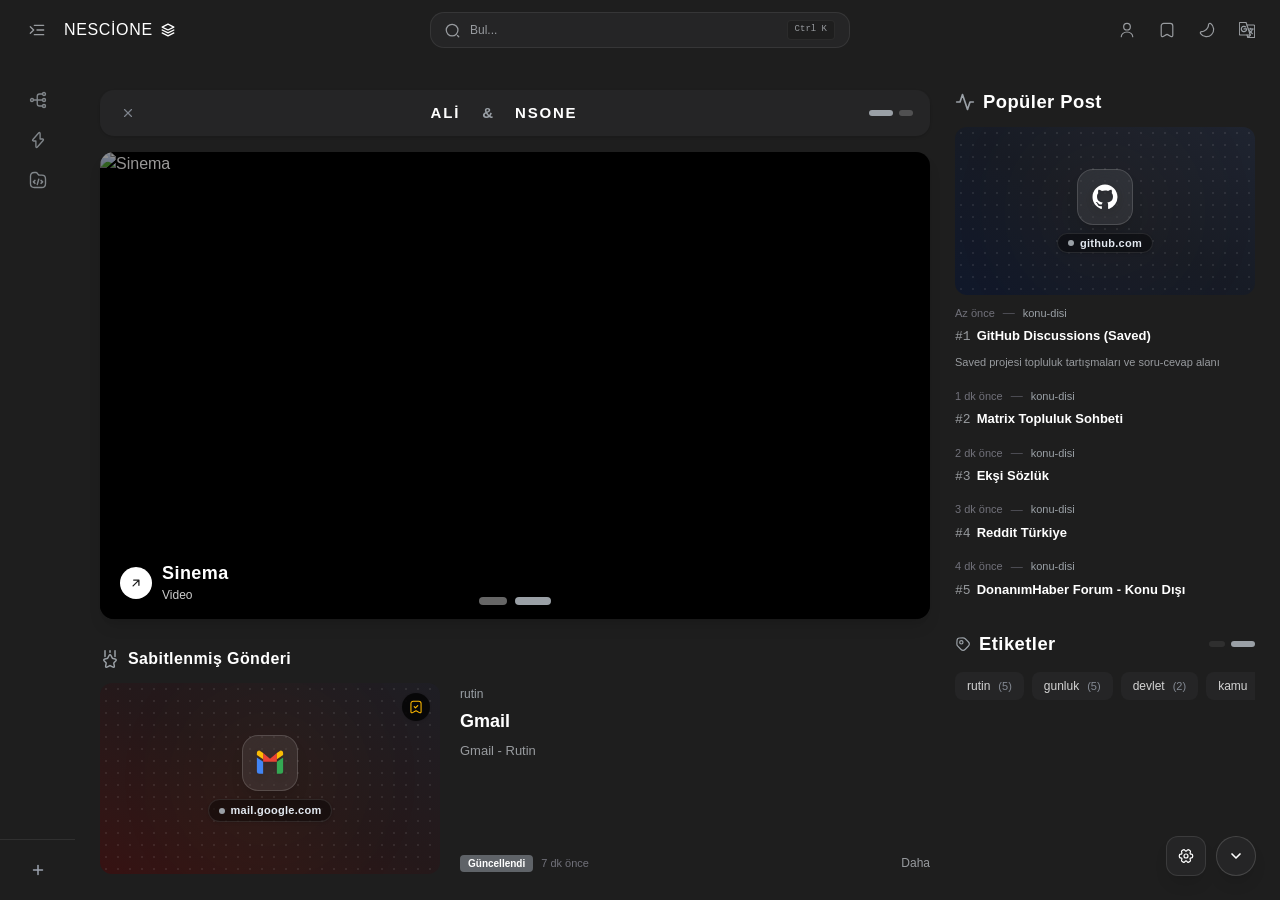
==== commit bf9894ac: "deploy: restore Linkwarden bookmarks and playertwo.plus Impact on gh-pages" ====
--- a/index.html
+++ b/index.html
@@ -14,7 +14,7 @@
     <link rel="preconnect" href="https://fonts.googleapis.com">
     <link rel="preconnect" href="https://fonts.gstatic.com" crossorigin>
     <link href="https://fonts.googleapis.com/css2?family=Plus+Jakarta+Sans:wght@300;400;500;600;700;800&family=JetBrains+Mono:wght@400;500&display=swap" rel="stylesheet">
-    <script type="module" crossorigin>var Vx=Object.defineProperty;var qx=(m,v,N)=>v in m?Vx(m,v,{enumerable:!0,configurable:!0,writable:!0,value:N}):m[v]=N;var fo=(m,v,N)=>qx(m,typeof v!="symbol"?v+"":v,N);(function(){const v=document.createElement("link").relList;if(v&&v.supports&&v.supports("modulepreload"))return;for(const S of document.querySelectorAll('link[rel="modulepreload"]'))x(S);new MutationObserver(S=>{for(const z of S)if(z.type==="childList")for(const T of z.addedNodes)T.tagName==="LINK"&&T.rel==="modulepreload"&&x(T)}).observe(document,{childList:!0,subtree:!0});function N(S){const z={};return S.integrity&&(z.integrity=S.integrity),S.referrerPolicy&&(z.referrerPolicy=S.referrerPolicy),S.crossOrigin==="use-credentials"?z.credentials="include":S.crossOrigin==="anonymous"?z.credentials="omit":z.credentials="same-origin",z}function x(S){if(S.ep)return;S.ep=!0;const z=N(S);fetch(S.href,z)}})();var Ix=typeof globalThis<"u"?globalThis:typeof window<"u"?window:typeof global<"u"?global:typeof self<"u"?self:{};function K1(m){return m&&m.__esModule&&Object.prototype.hasOwnProperty.call(m,"default")?m.default:m}var Cf={exports:{}},mo={};/**
+    <script type="module" crossorigin>var qx=Object.defineProperty;var Ix=(m,v,N)=>v in m?qx(m,v,{enumerable:!0,configurable:!0,writable:!0,value:N}):m[v]=N;var fo=(m,v,N)=>Ix(m,typeof v!="symbol"?v+"":v,N);(function(){const v=document.createElement("link").relList;if(v&&v.supports&&v.supports("modulepreload"))return;for(const S of document.querySelectorAll('link[rel="modulepreload"]'))x(S);new MutationObserver(S=>{for(const E of S)if(E.type==="childList")for(const z of E.addedNodes)z.tagName==="LINK"&&z.rel==="modulepreload"&&x(z)}).observe(document,{childList:!0,subtree:!0});function N(S){const E={};return S.integrity&&(E.integrity=S.integrity),S.referrerPolicy&&(E.referrerPolicy=S.referrerPolicy),S.crossOrigin==="use-credentials"?E.credentials="include":S.crossOrigin==="anonymous"?E.credentials="omit":E.credentials="same-origin",E}function x(S){if(S.ep)return;S.ep=!0;const E=N(S);fetch(S.href,E)}})();var Zx=typeof globalThis<"u"?globalThis:typeof window<"u"?window:typeof global<"u"?global:typeof self<"u"?self:{};function Y1(m){return m&&m.__esModule&&Object.prototype.hasOwnProperty.call(m,"default")?m.default:m}var Cf={exports:{}},mo={};/**
  * @license React
  * react-jsx-runtime.production.js
  *
@@ -22,7 +22,7 @@
  *
  * This source code is licensed under the MIT license found in the
  * LICENSE file in the root directory of this source tree.
- */var v1;function Zx(){if(v1)return mo;v1=1;var m=Symbol.for("react.transitional.element"),v=Symbol.for("react.fragment");function N(x,S,z){var T=null;if(z!==void 0&&(T=""+z),S.key!==void 0&&(T=""+S.key),"key"in S){z={};for(var _ in S)_!=="key"&&(z[_]=S[_])}else z=S;return S=z.ref,{$$typeof:m,type:x,key:T,ref:S!==void 0?S:null,props:z}}return mo.Fragment=v,mo.jsx=N,mo.jsxs=N,mo}var y1;function Xx(){return y1||(y1=1,Cf.exports=Zx()),Cf.exports}var l=Xx(),Af={exports:{}},ct={};/**
+ */var v1;function Xx(){if(v1)return mo;v1=1;var m=Symbol.for("react.transitional.element"),v=Symbol.for("react.fragment");function N(x,S,E){var z=null;if(E!==void 0&&(z=""+E),S.key!==void 0&&(z=""+S.key),"key"in S){E={};for(var _ in S)_!=="key"&&(E[_]=S[_])}else E=S;return S=E.ref,{$$typeof:m,type:x,key:z,ref:S!==void 0?S:null,props:E}}return mo.Fragment=v,mo.jsx=N,mo.jsxs=N,mo}var y1;function Qx(){return y1||(y1=1,Cf.exports=Xx()),Cf.exports}var l=Qx(),Af={exports:{}},ct={};/**
  * @license React
  * react.production.js
  *
@@ -30,7 +30,7 @@
  *
  * This source code is licensed under the MIT license found in the
  * LICENSE file in the root directory of this source tree.
- */var b1;function Qx(){if(b1)return ct;b1=1;var m=Symbol.for("react.transitional.element"),v=Symbol.for("react.portal"),N=Symbol.for("react.fragment"),x=Symbol.for("react.strict_mode"),S=Symbol.for("react.profiler"),z=Symbol.for("react.consumer"),T=Symbol.for("react.context"),_=Symbol.for("react.forward_ref"),G=Symbol.for("react.suspense"),H=Symbol.for("react.memo"),E=Symbol.for("react.lazy"),k=Symbol.for("react.activity"),X=Symbol.for("react.view_transition"),F=Symbol.iterator;function W(y){return y===null||typeof y!="object"?null:(y=F&&y[F]||y["@@iterator"],typeof y=="function"?y:null)}var ee={isMounted:function(){return!1},enqueueForceUpdate:function(){},enqueueReplaceState:function(){},enqueueSetState:function(){}},se=Object.assign,xe={};function oe(y,Y,we){this.props=y,this.context=Y,this.refs=xe,this.updater=we||ee}oe.prototype.isReactComponent={},oe.prototype.setState=function(y,Y){if(typeof y!="object"&&typeof y!="function"&&y!=null)throw Error("takes an object of state variables to update or a function which returns an object of state variables.");this.updater.enqueueSetState(this,y,Y,"setState")},oe.prototype.forceUpdate=function(y){this.updater.enqueueForceUpdate(this,y,"forceUpdate")};function le(){}le.prototype=oe.prototype;function be(y,Y,we){this.props=y,this.context=Y,this.refs=xe,this.updater=we||ee}var Me=be.prototype=new le;Me.constructor=be,se(Me,oe.prototype),Me.isPureReactComponent=!0;var Se=Array.isArray;function pe(){}var ze={H:null,A:null,T:null,S:null},Re=Object.prototype.hasOwnProperty;function Ue(y,Y,we){var J=we.ref;return{$$typeof:m,type:y,key:Y,ref:J!==void 0?J:null,props:we}}function Ce(y,Y){return Ue(y.type,Y,y.props)}function Ge(y){return typeof y=="object"&&y!==null&&y.$$typeof===m}function Ye(y){var Y={"=":"=0",":":"=2"};return"$"+y.replace(/[=:]/g,function(we){return Y[we]})}var qe=/\/+/g;function We(y,Y){return typeof y=="object"&&y!==null&&y.key!=null?Ye(""+y.key):Y.toString(36)}function P(y){switch(y.status){case"fulfilled":return y.value;case"rejected":throw y.reason;default:switch(typeof y.status=="string"?y.then(pe,pe):(y.status="pending",y.then(function(Y){y.status==="pending"&&(y.status="fulfilled",y.value=Y)},function(Y){y.status==="pending"&&(y.status="rejected",y.reason=Y)})),y.status){case"fulfilled":return y.value;case"rejected":throw y.reason}}throw y}function de(y,Y,we,J,Ae){var Qe=typeof y;(Qe==="undefined"||Qe==="boolean")&&(y=null);var tt=!1;if(y===null)tt=!0;else switch(Qe){case"bigint":case"string":case"number":tt=!0;break;case"object":switch(y.$$typeof){case m:case v:tt=!0;break;case E:return tt=y._init,de(tt(y._payload),Y,we,J,Ae)}}if(tt)return Ae=Ae(y),tt=J===""?"."+We(y,0):J,Se(Ae)?(we="",tt!=null&&(we=tt.replace(qe,"$&/")+"/"),de(Ae,Y,we,"",function(kt){return kt})):Ae!=null&&(Ge(Ae)&&(Ae=Ce(Ae,we+(Ae.key==null||y&&y.key===Ae.key?"":(""+Ae.key).replace(qe,"$&/")+"/")+tt)),Y.push(Ae)),1;tt=0;var ke=J===""?".":J+":";if(Se(y))for(var Fe=0;Fe<y.length;Fe++)J=y[Fe],Qe=ke+We(J,Fe),tt+=de(J,Y,we,Qe,Ae);else if(Fe=W(y),typeof Fe=="function")for(y=Fe.call(y),Fe=0;!(J=y.next()).done;)J=J.value,Qe=ke+We(J,Fe++),tt+=de(J,Y,we,Qe,Ae);else if(Qe==="object"){if(typeof y.then=="function")return de(P(y),Y,we,J,Ae);throw Y=String(y),Error("Objects are not valid as a React child (found: "+(Y==="[object Object]"?"object with keys {"+Object.keys(y).join(", ")+"}":Y)+"). If you meant to render a collection of children, use an array instead.")}return tt}function ge(y,Y,we){if(y==null)return y;var J=[],Ae=0;return de(y,J,"","",function(Qe){return Y.call(we,Qe,Ae++)}),J}function Oe(y){if(y._status===-1){var Y=y._result,we=Y();we.then(function(J){(y._status===0||y._status===-1)&&(y._status=1,y._result=J,we.status===void 0&&(we.status="fulfilled",we.value=J))},function(J){(y._status===0||y._status===-1)&&(y._status=2,y._result=J,we.status===void 0&&(we.status="rejected",we.reason=J))}),y._status===-1&&(y._status=0,y._result=we)}if(y._status===1)return y._result.default;throw y._result}var ie=typeof reportError=="function"?reportError:function(y){if(typeof window=="object"&&typeof window.ErrorEvent=="function"){var Y=new window.ErrorEvent("error",{bubbles:!0,cancelable:!0,message:typeof y=="object"&&y!==null&&typeof y.message=="string"?String(y.message):String(y),error:y});if(!window.dispatchEvent(Y))return}else if(typeof process=="object"&&typeof process.emit=="function"){process.emit("uncaughtException",y);return}console.error(y)};function Ke(y){var Y=ze.T,we={};we.types=Y!==null?Y.types:null,ze.T=we;try{var J=y(),Ae=ze.S;Ae!==null&&Ae(we,J),typeof J=="object"&&J!==null&&typeof J.then=="function"&&J.then(pe,ie)}catch(Qe){ie(Qe)}finally{Y!==null&&we.types!==null&&(Y.types=we.types),ze.T=Y}}function I(y){var Y=ze.T;if(Y!==null){var we=Y.types;we===null?Y.types=[y]:we.indexOf(y)===-1&&we.push(y)}else Ke(I.bind(null,y))}var ae={map:ge,forEach:function(y,Y,we){ge(y,function(){Y.apply(this,arguments)},we)},count:function(y){var Y=0;return ge(y,function(){Y++}),Y},toArray:function(y){return ge(y,function(Y){return Y})||[]},only:function(y){if(!Ge(y))throw Error("React.Children.only expected to receive a single React element child.");return y}};return ct.Activity=k,ct.Children=ae,ct.Component=oe,ct.Fragment=N,ct.Profiler=S,ct.PureComponent=be,ct.StrictMode=x,ct.Suspense=G,ct.ViewTransition=X,ct.__CLIENT_INTERNALS_DO_NOT_USE_OR_WARN_USERS_THEY_CANNOT_UPGRADE=ze,ct.__COMPILER_RUNTIME={__proto__:null,c:function(y){return ze.H.useMemoCache(y)}},ct.addTransitionType=I,ct.cache=function(y){return function(){return y.apply(null,arguments)}},ct.cacheSignal=function(){return null},ct.cloneElement=function(y,Y,we){if(y==null)throw Error("The argument must be a React element, but you passed "+y+".");var J=se({},y.props),Ae=y.key;if(Y!=null)for(Qe in Y.key!==void 0&&(Ae=""+Y.key),Y)!Re.call(Y,Qe)||Qe==="key"||Qe==="__self"||Qe==="__source"||Qe==="ref"&&Y.ref===void 0||(J[Qe]=Y[Qe]);var Qe=arguments.length-2;if(Qe===1)J.children=we;else if(1<Qe){for(var tt=Array(Qe),ke=0;ke<Qe;ke++)tt[ke]=arguments[ke+2];J.children=tt}return Ue(y.type,Ae,J)},ct.createContext=function(y){return y={$$typeof:T,_currentValue:y,_currentValue2:y,_threadCount:0,Provider:null,Consumer:null},y.Provider=y,y.Consumer={$$typeof:z,_context:y},y},ct.createElement=function(y,Y,we){var J,Ae={},Qe=null;if(Y!=null)for(J in Y.key!==void 0&&(Qe=""+Y.key),Y)Re.call(Y,J)&&J!=="key"&&J!=="__self"&&J!=="__source"&&(Ae[J]=Y[J]);var tt=arguments.length-2;if(tt===1)Ae.children=we;else if(1<tt){for(var ke=Array(tt),Fe=0;Fe<tt;Fe++)ke[Fe]=arguments[Fe+2];Ae.children=ke}if(y&&y.defaultProps)for(J in tt=y.defaultProps,tt)Ae[J]===void 0&&(Ae[J]=tt[J]);return Ue(y,Qe,Ae)},ct.createRef=function(){return{current:null}},ct.forwardRef=function(y){return{$$typeof:_,render:y}},ct.isValidElement=Ge,ct.lazy=function(y){return{$$typeof:E,_payload:{_status:-1,_result:y},_init:Oe}},ct.memo=function(y,Y){return{$$typeof:H,type:y,compare:Y===void 0?null:Y}},ct.startTransition=Ke,ct.unstable_useCacheRefresh=function(){return ze.H.useCacheRefresh()},ct.use=function(y){return ze.H.use(y)},ct.useActionState=function(y,Y,we){return ze.H.useActionState(y,Y,we)},ct.useCallback=function(y,Y){return ze.H.useCallback(y,Y)},ct.useContext=function(y){return ze.H.useContext(y)},ct.useDebugValue=function(){},ct.useDeferredValue=function(y,Y){return ze.H.useDeferredValue(y,Y)},ct.useEffect=function(y,Y){return ze.H.useEffect(y,Y)},ct.useEffectEvent=function(y){return ze.H.useEffectEvent(y)},ct.useId=function(){return ze.H.useId()},ct.useImperativeHandle=function(y,Y,we){return ze.H.useImperativeHandle(y,Y,we)},ct.useInsertionEffect=function(y,Y){return ze.H.useInsertionEffect(y,Y)},ct.useLayoutEffect=function(y,Y){return ze.H.useLayoutEffect(y,Y)},ct.useMemo=function(y,Y){return ze.H.useMemo(y,Y)},ct.useOptimistic=function(y,Y){return ze.H.useOptimistic(y,Y)},ct.useReducer=function(y,Y,we){return ze.H.useReducer(y,Y,we)},ct.useRef=function(y){return ze.H.useRef(y)},ct.useState=function(y){return ze.H.useState(y)},ct.useSyncExternalStore=function(y,Y,we){return ze.H.useSyncExternalStore(y,Y,we)},ct.useTransition=function(){return ze.H.useTransition()},ct.version="19.3.1",ct}var w1;function Qf(){return w1||(w1=1,Af.exports=Qx()),Af.exports}var M=Qf();const vl=K1(M);var Tf={exports:{}},ho={},zf={exports:{}},Ef={};/**
+ */var b1;function Fx(){if(b1)return ct;b1=1;var m=Symbol.for("react.transitional.element"),v=Symbol.for("react.portal"),N=Symbol.for("react.fragment"),x=Symbol.for("react.strict_mode"),S=Symbol.for("react.profiler"),E=Symbol.for("react.consumer"),z=Symbol.for("react.context"),_=Symbol.for("react.forward_ref"),B=Symbol.for("react.suspense"),X=Symbol.for("react.memo"),A=Symbol.for("react.lazy"),k=Symbol.for("react.activity"),Q=Symbol.for("react.view_transition"),$=Symbol.iterator;function P(y){return y===null||typeof y!="object"?null:(y=$&&y[$]||y["@@iterator"],typeof y=="function"?y:null)}var J={isMounted:function(){return!1},enqueueForceUpdate:function(){},enqueueReplaceState:function(){},enqueueSetState:function(){}},ne=Object.assign,pe={};function oe(y,Y,we){this.props=y,this.context=Y,this.refs=pe,this.updater=we||J}oe.prototype.isReactComponent={},oe.prototype.setState=function(y,Y){if(typeof y!="object"&&typeof y!="function"&&y!=null)throw Error("takes an object of state variables to update or a function which returns an object of state variables.");this.updater.enqueueSetState(this,y,Y,"setState")},oe.prototype.forceUpdate=function(y){this.updater.enqueueForceUpdate(this,y,"forceUpdate")};function re(){}re.prototype=oe.prototype;function be(y,Y,we){this.props=y,this.context=Y,this.refs=pe,this.updater=we||J}var De=be.prototype=new re;De.constructor=be,ne(De,oe.prototype),De.isPureReactComponent=!0;var Se=Array.isArray;function ge(){}var Ee={H:null,A:null,T:null,S:null},Re=Object.prototype.hasOwnProperty;function Ue(y,Y,we){var W=we.ref;return{$$typeof:m,type:y,key:Y,ref:W!==void 0?W:null,props:we}}function Ce(y,Y){return Ue(y.type,Y,y.props)}function Ge(y){return typeof y=="object"&&y!==null&&y.$$typeof===m}function Ye(y){var Y={"=":"=0",":":"=2"};return"$"+y.replace(/[=:]/g,function(we){return Y[we]})}var qe=/\/+/g;function We(y,Y){return typeof y=="object"&&y!==null&&y.key!=null?Ye(""+y.key):Y.toString(36)}function H(y){switch(y.status){case"fulfilled":return y.value;case"rejected":throw y.reason;default:switch(typeof y.status=="string"?y.then(ge,ge):(y.status="pending",y.then(function(Y){y.status==="pending"&&(y.status="fulfilled",y.value=Y)},function(Y){y.status==="pending"&&(y.status="rejected",y.reason=Y)})),y.status){case"fulfilled":return y.value;case"rejected":throw y.reason}}throw y}function de(y,Y,we,W,Ae){var Qe=typeof y;(Qe==="undefined"||Qe==="boolean")&&(y=null);var tt=!1;if(y===null)tt=!0;else switch(Qe){case"bigint":case"string":case"number":tt=!0;break;case"object":switch(y.$$typeof){case m:case v:tt=!0;break;case A:return tt=y._init,de(tt(y._payload),Y,we,W,Ae)}}if(tt)return Ae=Ae(y),tt=W===""?"."+We(y,0):W,Se(Ae)?(we="",tt!=null&&(we=tt.replace(qe,"$&/")+"/"),de(Ae,Y,we,"",function(kt){return kt})):Ae!=null&&(Ge(Ae)&&(Ae=Ce(Ae,we+(Ae.key==null||y&&y.key===Ae.key?"":(""+Ae.key).replace(qe,"$&/")+"/")+tt)),Y.push(Ae)),1;tt=0;var Ne=W===""?".":W+":";if(Se(y))for(var Fe=0;Fe<y.length;Fe++)W=y[Fe],Qe=Ne+We(W,Fe),tt+=de(W,Y,we,Qe,Ae);else if(Fe=P(y),typeof Fe=="function")for(y=Fe.call(y),Fe=0;!(W=y.next()).done;)W=W.value,Qe=Ne+We(W,Fe++),tt+=de(W,Y,we,Qe,Ae);else if(Qe==="object"){if(typeof y.then=="function")return de(H(y),Y,we,W,Ae);throw Y=String(y),Error("Objects are not valid as a React child (found: "+(Y==="[object Object]"?"object with keys {"+Object.keys(y).join(", ")+"}":Y)+"). If you meant to render a collection of children, use an array instead.")}return tt}function xe(y,Y,we){if(y==null)return y;var W=[],Ae=0;return de(y,W,"","",function(Qe){return Y.call(we,Qe,Ae++)}),W}function Me(y){if(y._status===-1){var Y=y._result,we=Y();we.then(function(W){(y._status===0||y._status===-1)&&(y._status=1,y._result=W,we.status===void 0&&(we.status="fulfilled",we.value=W))},function(W){(y._status===0||y._status===-1)&&(y._status=2,y._result=W,we.status===void 0&&(we.status="rejected",we.reason=W))}),y._status===-1&&(y._status=0,y._result=we)}if(y._status===1)return y._result.default;throw y._result}var ie=typeof reportError=="function"?reportError:function(y){if(typeof window=="object"&&typeof window.ErrorEvent=="function"){var Y=new window.ErrorEvent("error",{bubbles:!0,cancelable:!0,message:typeof y=="object"&&y!==null&&typeof y.message=="string"?String(y.message):String(y),error:y});if(!window.dispatchEvent(Y))return}else if(typeof process=="object"&&typeof process.emit=="function"){process.emit("uncaughtException",y);return}console.error(y)};function Ke(y){var Y=Ee.T,we={};we.types=Y!==null?Y.types:null,Ee.T=we;try{var W=y(),Ae=Ee.S;Ae!==null&&Ae(we,W),typeof W=="object"&&W!==null&&typeof W.then=="function"&&W.then(ge,ie)}catch(Qe){ie(Qe)}finally{Y!==null&&we.types!==null&&(Y.types=we.types),Ee.T=Y}}function I(y){var Y=Ee.T;if(Y!==null){var we=Y.types;we===null?Y.types=[y]:we.indexOf(y)===-1&&we.push(y)}else Ke(I.bind(null,y))}var ae={map:xe,forEach:function(y,Y,we){xe(y,function(){Y.apply(this,arguments)},we)},count:function(y){var Y=0;return xe(y,function(){Y++}),Y},toArray:function(y){return xe(y,function(Y){return Y})||[]},only:function(y){if(!Ge(y))throw Error("React.Children.only expected to receive a single React element child.");return y}};return ct.Activity=k,ct.Children=ae,ct.Component=oe,ct.Fragment=N,ct.Profiler=S,ct.PureComponent=be,ct.StrictMode=x,ct.Suspense=B,ct.ViewTransition=Q,ct.__CLIENT_INTERNALS_DO_NOT_USE_OR_WARN_USERS_THEY_CANNOT_UPGRADE=Ee,ct.__COMPILER_RUNTIME={__proto__:null,c:function(y){return Ee.H.useMemoCache(y)}},ct.addTransitionType=I,ct.cache=function(y){return function(){return y.apply(null,arguments)}},ct.cacheSignal=function(){return null},ct.cloneElement=function(y,Y,we){if(y==null)throw Error("The argument must be a React element, but you passed "+y+".");var W=ne({},y.props),Ae=y.key;if(Y!=null)for(Qe in Y.key!==void 0&&(Ae=""+Y.key),Y)!Re.call(Y,Qe)||Qe==="key"||Qe==="__self"||Qe==="__source"||Qe==="ref"&&Y.ref===void 0||(W[Qe]=Y[Qe]);var Qe=arguments.length-2;if(Qe===1)W.children=we;else if(1<Qe){for(var tt=Array(Qe),Ne=0;Ne<Qe;Ne++)tt[Ne]=arguments[Ne+2];W.children=tt}return Ue(y.type,Ae,W)},ct.createContext=function(y){return y={$$typeof:z,_currentValue:y,_currentValue2:y,_threadCount:0,Provider:null,Consumer:null},y.Provider=y,y.Consumer={$$typeof:E,_context:y},y},ct.createElement=function(y,Y,we){var W,Ae={},Qe=null;if(Y!=null)for(W in Y.key!==void 0&&(Qe=""+Y.key),Y)Re.call(Y,W)&&W!=="key"&&W!=="__self"&&W!=="__source"&&(Ae[W]=Y[W]);var tt=arguments.length-2;if(tt===1)Ae.children=we;else if(1<tt){for(var Ne=Array(tt),Fe=0;Fe<tt;Fe++)Ne[Fe]=arguments[Fe+2];Ae.children=Ne}if(y&&y.defaultProps)for(W in tt=y.defaultProps,tt)Ae[W]===void 0&&(Ae[W]=tt[W]);return Ue(y,Qe,Ae)},ct.createRef=function(){return{current:null}},ct.forwardRef=function(y){return{$$typeof:_,render:y}},ct.isValidElement=Ge,ct.lazy=function(y){return{$$typeof:A,_payload:{_status:-1,_result:y},_init:Me}},ct.memo=function(y,Y){return{$$typeof:X,type:y,compare:Y===void 0?null:Y}},ct.startTransition=Ke,ct.unstable_useCacheRefresh=function(){return Ee.H.useCacheRefresh()},ct.use=function(y){return Ee.H.use(y)},ct.useActionState=function(y,Y,we){return Ee.H.useActionState(y,Y,we)},ct.useCallback=function(y,Y){return Ee.H.useCallback(y,Y)},ct.useContext=function(y){return Ee.H.useContext(y)},ct.useDebugValue=function(){},ct.useDeferredValue=function(y,Y){return Ee.H.useDeferredValue(y,Y)},ct.useEffect=function(y,Y){return Ee.H.useEffect(y,Y)},ct.useEffectEvent=function(y){return Ee.H.useEffectEvent(y)},ct.useId=function(){return Ee.H.useId()},ct.useImperativeHandle=function(y,Y,we){return Ee.H.useImperativeHandle(y,Y,we)},ct.useInsertionEffect=function(y,Y){return Ee.H.useInsertionEffect(y,Y)},ct.useLayoutEffect=function(y,Y){return Ee.H.useLayoutEffect(y,Y)},ct.useMemo=function(y,Y){return Ee.H.useMemo(y,Y)},ct.useOptimistic=function(y,Y){return Ee.H.useOptimistic(y,Y)},ct.useReducer=function(y,Y,we){return Ee.H.useReducer(y,Y,we)},ct.useRef=function(y){return Ee.H.useRef(y)},ct.useState=function(y){return Ee.H.useState(y)},ct.useSyncExternalStore=function(y,Y,we){return Ee.H.useSyncExternalStore(y,Y,we)},ct.useTransition=function(){return Ee.H.useTransition()},ct.version="19.3.1",ct}var w1;function Qf(){return w1||(w1=1,Af.exports=Fx()),Af.exports}var M=Qf();const xl=Y1(M);var Tf={exports:{}},ho={},zf={exports:{}},Ef={};/**
  * @license React
  * scheduler.production.js
  *
@@ -38,7 +38,7 @@
  *
  * This source code is licensed under the MIT license found in the
  * LICENSE file in the root directory of this source tree.
- */var N1;function Fx(){return N1||(N1=1,(function(m){function v(P,de){var ge=P.length;P.push(de);e:for(;0<ge;){var Oe=ge-1>>>1,ie=P[Oe];if(0<S(ie,de))P[Oe]=de,P[ge]=ie,ge=Oe;else break e}}function N(P){return P.length===0?null:P[0]}function x(P){if(P.length===0)return null;var de=P[0],ge=P.pop();if(ge!==de){P[0]=ge;e:for(var Oe=0,ie=P.length,Ke=ie>>>1;Oe<Ke;){var I=2*(Oe+1)-1,ae=P[I],y=I+1,Y=P[y];if(0>S(ae,ge))y<ie&&0>S(Y,ae)?(P[Oe]=Y,P[y]=ge,Oe=y):(P[Oe]=ae,P[I]=ge,Oe=I);else if(y<ie&&0>S(Y,ge))P[Oe]=Y,P[y]=ge,Oe=y;else break e}}return de}function S(P,de){var ge=P.sortIndex-de.sortIndex;return ge!==0?ge:P.id-de.id}if(m.unstable_now=void 0,typeof performance=="object"&&typeof performance.now=="function"){var z=performance;m.unstable_now=function(){return z.now()}}else{var T=Date,_=T.now();m.unstable_now=function(){return T.now()-_}}var G=[],H=[],E=1,k=null,X=3,F=!1,W=!1,ee=!1,se=!1,xe=typeof setTimeout=="function"?setTimeout:null,oe=typeof clearTimeout=="function"?clearTimeout:null,le=typeof setImmediate<"u"?setImmediate:null;function be(P){for(var de=N(H);de!==null;){if(de.callback===null)x(H);else if(de.startTime<=P)x(H),de.sortIndex=de.expirationTime,v(G,de);else break;de=N(H)}}function Me(P){if(ee=!1,be(P),!W)if(N(G)!==null)W=!0,Se||(Se=!0,Ge());else{var de=N(H);de!==null&&We(Me,de.startTime-P)}}var Se=!1,pe=-1,ze=5,Re=-1;function Ue(){return se?!0:!(m.unstable_now()-Re<ze)}function Ce(){if(se=!1,Se){var P=m.unstable_now();Re=P;var de=!0;try{e:{W=!1,ee&&(ee=!1,oe(pe),pe=-1),F=!0;var ge=X;try{t:{for(be(P),k=N(G);k!==null&&!(k.expirationTime>P&&Ue());){var Oe=k.callback;if(typeof Oe=="function"){k.callback=null,X=k.priorityLevel;var ie=Oe(k.expirationTime<=P);if(P=m.unstable_now(),typeof ie=="function"){k.callback=ie,be(P),de=!0;break t}k===N(G)&&x(G),be(P)}else x(G);k=N(G)}if(k!==null)de=!0;else{var Ke=N(H);Ke!==null&&We(Me,Ke.startTime-P),de=!1}}break e}finally{k=null,X=ge,F=!1}de=void 0}}finally{de?Ge():Se=!1}}}var Ge;if(typeof le=="function")Ge=function(){le(Ce)};else if(typeof MessageChannel<"u"){var Ye=new MessageChannel,qe=Ye.port2;Ye.port1.onmessage=Ce,Ge=function(){qe.postMessage(null)}}else Ge=function(){xe(Ce,0)};function We(P,de){pe=xe(function(){P(m.unstable_now())},de)}m.unstable_IdlePriority=5,m.unstable_ImmediatePriority=1,m.unstable_LowPriority=4,m.unstable_NormalPriority=3,m.unstable_Profiling=null,m.unstable_UserBlockingPriority=2,m.unstable_cancelCallback=function(P){P.callback=null},m.unstable_forceFrameRate=function(P){0>P||125<P?console.error("forceFrameRate takes a positive int between 0 and 125, forcing frame rates higher than 125 fps is not supported"):ze=0<P?Math.floor(1e3/P):5},m.unstable_getCurrentPriorityLevel=function(){return X},m.unstable_next=function(P){switch(X){case 1:case 2:case 3:var de=3;break;default:de=X}var ge=X;X=de;try{return P()}finally{X=ge}},m.unstable_requestPaint=function(){se=!0},m.unstable_runWithPriority=function(P,de){switch(P){case 1:case 2:case 3:case 4:case 5:break;default:P=3}var ge=X;X=P;try{return de()}finally{X=ge}},m.unstable_scheduleCallback=function(P,de,ge){var Oe=m.unstable_now();switch(typeof ge=="object"&&ge!==null?(ge=ge.delay,ge=typeof ge=="number"&&0<ge?Oe+ge:Oe):ge=Oe,P){case 1:var ie=-1;break;case 2:ie=250;break;case 5:ie=1073741823;break;case 4:ie=1e4;break;default:ie=5e3}return ie=ge+ie,P={id:E++,callback:de,priorityLevel:P,startTime:ge,expirationTime:ie,sortIndex:-1},ge>Oe?(P.sortIndex=ge,v(H,P),N(G)===null&&P===N(H)&&(ee?(oe(pe),pe=-1):ee=!0,We(Me,ge-Oe))):(P.sortIndex=ie,v(G,P),W||F||(W=!0,Se||(Se=!0,Ge()))),P},m.unstable_shouldYield=Ue,m.unstable_wrapCallback=function(P){var de=X;return function(){var ge=X;X=de;try{return P.apply(this,arguments)}finally{X=ge}}}})(Ef)),Ef}var k1;function Jx(){return k1||(k1=1,zf.exports=Fx()),zf.exports}var _f={exports:{}},Ta={};/**
+ */var N1;function Jx(){return N1||(N1=1,(function(m){function v(H,de){var xe=H.length;H.push(de);e:for(;0<xe;){var Me=xe-1>>>1,ie=H[Me];if(0<S(ie,de))H[Me]=de,H[xe]=ie,xe=Me;else break e}}function N(H){return H.length===0?null:H[0]}function x(H){if(H.length===0)return null;var de=H[0],xe=H.pop();if(xe!==de){H[0]=xe;e:for(var Me=0,ie=H.length,Ke=ie>>>1;Me<Ke;){var I=2*(Me+1)-1,ae=H[I],y=I+1,Y=H[y];if(0>S(ae,xe))y<ie&&0>S(Y,ae)?(H[Me]=Y,H[y]=xe,Me=y):(H[Me]=ae,H[I]=xe,Me=I);else if(y<ie&&0>S(Y,xe))H[Me]=Y,H[y]=xe,Me=y;else break e}}return de}function S(H,de){var xe=H.sortIndex-de.sortIndex;return xe!==0?xe:H.id-de.id}if(m.unstable_now=void 0,typeof performance=="object"&&typeof performance.now=="function"){var E=performance;m.unstable_now=function(){return E.now()}}else{var z=Date,_=z.now();m.unstable_now=function(){return z.now()-_}}var B=[],X=[],A=1,k=null,Q=3,$=!1,P=!1,J=!1,ne=!1,pe=typeof setTimeout=="function"?setTimeout:null,oe=typeof clearTimeout=="function"?clearTimeout:null,re=typeof setImmediate<"u"?setImmediate:null;function be(H){for(var de=N(X);de!==null;){if(de.callback===null)x(X);else if(de.startTime<=H)x(X),de.sortIndex=de.expirationTime,v(B,de);else break;de=N(X)}}function De(H){if(J=!1,be(H),!P)if(N(B)!==null)P=!0,Se||(Se=!0,Ge());else{var de=N(X);de!==null&&We(De,de.startTime-H)}}var Se=!1,ge=-1,Ee=5,Re=-1;function Ue(){return ne?!0:!(m.unstable_now()-Re<Ee)}function Ce(){if(ne=!1,Se){var H=m.unstable_now();Re=H;var de=!0;try{e:{P=!1,J&&(J=!1,oe(ge),ge=-1),$=!0;var xe=Q;try{t:{for(be(H),k=N(B);k!==null&&!(k.expirationTime>H&&Ue());){var Me=k.callback;if(typeof Me=="function"){k.callback=null,Q=k.priorityLevel;var ie=Me(k.expirationTime<=H);if(H=m.unstable_now(),typeof ie=="function"){k.callback=ie,be(H),de=!0;break t}k===N(B)&&x(B),be(H)}else x(B);k=N(B)}if(k!==null)de=!0;else{var Ke=N(X);Ke!==null&&We(De,Ke.startTime-H),de=!1}}break e}finally{k=null,Q=xe,$=!1}de=void 0}}finally{de?Ge():Se=!1}}}var Ge;if(typeof re=="function")Ge=function(){re(Ce)};else if(typeof MessageChannel<"u"){var Ye=new MessageChannel,qe=Ye.port2;Ye.port1.onmessage=Ce,Ge=function(){qe.postMessage(null)}}else Ge=function(){pe(Ce,0)};function We(H,de){ge=pe(function(){H(m.unstable_now())},de)}m.unstable_IdlePriority=5,m.unstable_ImmediatePriority=1,m.unstable_LowPriority=4,m.unstable_NormalPriority=3,m.unstable_Profiling=null,m.unstable_UserBlockingPriority=2,m.unstable_cancelCallback=function(H){H.callback=null},m.unstable_forceFrameRate=function(H){0>H||125<H?console.error("forceFrameRate takes a positive int between 0 and 125, forcing frame rates higher than 125 fps is not supported"):Ee=0<H?Math.floor(1e3/H):5},m.unstable_getCurrentPriorityLevel=function(){return Q},m.unstable_next=function(H){switch(Q){case 1:case 2:case 3:var de=3;break;default:de=Q}var xe=Q;Q=de;try{return H()}finally{Q=xe}},m.unstable_requestPaint=function(){ne=!0},m.unstable_runWithPriority=function(H,de){switch(H){case 1:case 2:case 3:case 4:case 5:break;default:H=3}var xe=Q;Q=H;try{return de()}finally{Q=xe}},m.unstable_scheduleCallback=function(H,de,xe){var Me=m.unstable_now();switch(typeof xe=="object"&&xe!==null?(xe=xe.delay,xe=typeof xe=="number"&&0<xe?Me+xe:Me):xe=Me,H){case 1:var ie=-1;break;case 2:ie=250;break;case 5:ie=1073741823;break;case 4:ie=1e4;break;default:ie=5e3}return ie=xe+ie,H={id:A++,callback:de,priorityLevel:H,startTime:xe,expirationTime:ie,sortIndex:-1},xe>Me?(H.sortIndex=xe,v(X,H),N(B)===null&&H===N(X)&&(J?(oe(ge),ge=-1):J=!0,We(De,xe-Me))):(H.sortIndex=ie,v(B,H),P||$||(P=!0,Se||(Se=!0,Ge()))),H},m.unstable_shouldYield=Ue,m.unstable_wrapCallback=function(H){var de=Q;return function(){var xe=Q;Q=de;try{return H.apply(this,arguments)}finally{Q=xe}}}})(Ef)),Ef}var k1;function $x(){return k1||(k1=1,zf.exports=Jx()),zf.exports}var _f={exports:{}},Sa={};/**
  * @license React
  * react-dom.production.js
  *
@@ -46,7 +46,7 @@
  *
  * This source code is licensed under the MIT license found in the
  * LICENSE file in the root directory of this source tree.
- */var j1;function $x(){if(j1)return Ta;j1=1;var m=Qf();function v(E){var k="https://react.dev/errors/"+E;if(1<arguments.length){k+="?args[]="+encodeURIComponent(arguments[1]);for(var X=2;X<arguments.length;X++)k+="&args[]="+encodeURIComponent(arguments[X])}return"Minified React error #"+E+"; visit "+k+" for the full message or use the non-minified dev environment for full errors and additional helpful warnings."}function N(){}var x={d:{f:N,r:function(){throw Error(v(522))},D:N,C:N,L:N,m:N,X:N,S:N,M:N},p:0,findDOMNode:null},S=Symbol.for("react.portal"),z=Symbol.for("react.recoverable"),T=Symbol.for("react.optimistic_key");function _(E,k,X){var F=3<arguments.length&&arguments[3]!==void 0?arguments[3]:null;return{$$typeof:S,key:F==null?null:F===T?T:""+F,children:E,containerInfo:k,implementation:X}}var G=m.__CLIENT_INTERNALS_DO_NOT_USE_OR_WARN_USERS_THEY_CANNOT_UPGRADE;function H(E,k){if(E==="font")return"";if(typeof k=="string")return k==="use-credentials"?k:""}return Ta.__DOM_INTERNALS_DO_NOT_USE_OR_WARN_USERS_THEY_CANNOT_UPGRADE=x,Ta.browser=function(E){return{$$typeof:z,_reason:E}},Ta.createPortal=function(E,k){var X=2<arguments.length&&arguments[2]!==void 0?arguments[2]:null;if(!k||k.nodeType!==1&&k.nodeType!==9&&k.nodeType!==11)throw Error(v(299));return _(E,k,null,X)},Ta.flushSync=function(E){var k=G.T,X=x.p;try{if(G.T=null,x.p=2,E)return E()}finally{G.T=k,x.p=X,x.d.f()}},Ta.preconnect=function(E,k){typeof E=="string"&&(k?(k=k.crossOrigin,k=typeof k=="string"?k==="use-credentials"?k:"":void 0):k=null,x.d.C(E,k))},Ta.prefetchDNS=function(E){typeof E=="string"&&x.d.D(E)},Ta.preinit=function(E,k){if(typeof E=="string"&&k&&typeof k.as=="string"){var X=k.as,F=H(X,k.crossOrigin),W=typeof k.integrity=="string"?k.integrity:void 0,ee=typeof k.fetchPriority=="string"?k.fetchPriority:void 0;X==="style"?x.d.S(E,typeof k.precedence=="string"?k.precedence:void 0,{crossOrigin:F,integrity:W,fetchPriority:ee}):X==="script"&&x.d.X(E,{crossOrigin:F,integrity:W,fetchPriority:ee,nonce:typeof k.nonce=="string"?k.nonce:void 0})}},Ta.preinitModule=function(E,k){if(typeof E=="string")if(typeof k=="object"&&k!==null){if(k.as==null||k.as==="script"){var X=H(k.as,k.crossOrigin);x.d.M(E,{crossOrigin:X,integrity:typeof k.integrity=="string"?k.integrity:void 0,nonce:typeof k.nonce=="string"?k.nonce:void 0,fetchPriority:typeof k.fetchPriority=="string"?k.fetchPriority:void 0})}}else k==null&&x.d.M(E)},Ta.preload=function(E,k){if(typeof E=="string"&&typeof k=="object"&&k!==null&&typeof k.as=="string"){var X=k.as,F=H(X,k.crossOrigin);x.d.L(E,X,{crossOrigin:F,integrity:typeof k.integrity=="string"?k.integrity:void 0,nonce:typeof k.nonce=="string"?k.nonce:void 0,type:typeof k.type=="string"?k.type:void 0,fetchPriority:typeof k.fetchPriority=="string"?k.fetchPriority:void 0,referrerPolicy:typeof k.referrerPolicy=="string"?k.referrerPolicy:void 0,imageSrcSet:typeof k.imageSrcSet=="string"?k.imageSrcSet:void 0,imageSizes:typeof k.imageSizes=="string"?k.imageSizes:void 0,media:typeof k.media=="string"?k.media:void 0})}},Ta.preloadModule=function(E,k){if(typeof E=="string")if(k){var X=H(k.as,k.crossOrigin);x.d.m(E,{as:typeof k.as=="string"&&k.as!=="script"?k.as:void 0,crossOrigin:X,integrity:typeof k.integrity=="string"?k.integrity:void 0,nonce:typeof k.nonce=="string"?k.nonce:void 0,fetchPriority:typeof k.fetchPriority=="string"?k.fetchPriority:void 0})}else x.d.m(E)},Ta.requestFormReset=function(E){x.d.r(E)},Ta.unstable_batchedUpdates=function(E,k){return E(k)},Ta.useFormState=function(E,k,X){return G.H.useFormState(E,k,X)},Ta.useFormStatus=function(){return G.H.useHostTransitionStatus()},Ta.version="19.3.1",Ta}var S1;function Y1(){if(S1)return _f.exports;S1=1;function m(){if(!(typeof __REACT_DEVTOOLS_GLOBAL_HOOK__>"u"||typeof __REACT_DEVTOOLS_GLOBAL_HOOK__.checkDCE!="function"))try{__REACT_DEVTOOLS_GLOBAL_HOOK__.checkDCE(m)}catch(v){console.error(v)}}return m(),_f.exports=$x(),_f.exports}/**
+ */var j1;function Wx(){if(j1)return Sa;j1=1;var m=Qf();function v(A){var k="https://react.dev/errors/"+A;if(1<arguments.length){k+="?args[]="+encodeURIComponent(arguments[1]);for(var Q=2;Q<arguments.length;Q++)k+="&args[]="+encodeURIComponent(arguments[Q])}return"Minified React error #"+A+"; visit "+k+" for the full message or use the non-minified dev environment for full errors and additional helpful warnings."}function N(){}var x={d:{f:N,r:function(){throw Error(v(522))},D:N,C:N,L:N,m:N,X:N,S:N,M:N},p:0,findDOMNode:null},S=Symbol.for("react.portal"),E=Symbol.for("react.recoverable"),z=Symbol.for("react.optimistic_key");function _(A,k,Q){var $=3<arguments.length&&arguments[3]!==void 0?arguments[3]:null;return{$$typeof:S,key:$==null?null:$===z?z:""+$,children:A,containerInfo:k,implementation:Q}}var B=m.__CLIENT_INTERNALS_DO_NOT_USE_OR_WARN_USERS_THEY_CANNOT_UPGRADE;function X(A,k){if(A==="font")return"";if(typeof k=="string")return k==="use-credentials"?k:""}return Sa.__DOM_INTERNALS_DO_NOT_USE_OR_WARN_USERS_THEY_CANNOT_UPGRADE=x,Sa.browser=function(A){return{$$typeof:E,_reason:A}},Sa.createPortal=function(A,k){var Q=2<arguments.length&&arguments[2]!==void 0?arguments[2]:null;if(!k||k.nodeType!==1&&k.nodeType!==9&&k.nodeType!==11)throw Error(v(299));return _(A,k,null,Q)},Sa.flushSync=function(A){var k=B.T,Q=x.p;try{if(B.T=null,x.p=2,A)return A()}finally{B.T=k,x.p=Q,x.d.f()}},Sa.preconnect=function(A,k){typeof A=="string"&&(k?(k=k.crossOrigin,k=typeof k=="string"?k==="use-credentials"?k:"":void 0):k=null,x.d.C(A,k))},Sa.prefetchDNS=function(A){typeof A=="string"&&x.d.D(A)},Sa.preinit=function(A,k){if(typeof A=="string"&&k&&typeof k.as=="string"){var Q=k.as,$=X(Q,k.crossOrigin),P=typeof k.integrity=="string"?k.integrity:void 0,J=typeof k.fetchPriority=="string"?k.fetchPriority:void 0;Q==="style"?x.d.S(A,typeof k.precedence=="string"?k.precedence:void 0,{crossOrigin:$,integrity:P,fetchPriority:J}):Q==="script"&&x.d.X(A,{crossOrigin:$,integrity:P,fetchPriority:J,nonce:typeof k.nonce=="string"?k.nonce:void 0})}},Sa.preinitModule=function(A,k){if(typeof A=="string")if(typeof k=="object"&&k!==null){if(k.as==null||k.as==="script"){var Q=X(k.as,k.crossOrigin);x.d.M(A,{crossOrigin:Q,integrity:typeof k.integrity=="string"?k.integrity:void 0,nonce:typeof k.nonce=="string"?k.nonce:void 0,fetchPriority:typeof k.fetchPriority=="string"?k.fetchPriority:void 0})}}else k==null&&x.d.M(A)},Sa.preload=function(A,k){if(typeof A=="string"&&typeof k=="object"&&k!==null&&typeof k.as=="string"){var Q=k.as,$=X(Q,k.crossOrigin);x.d.L(A,Q,{crossOrigin:$,integrity:typeof k.integrity=="string"?k.integrity:void 0,nonce:typeof k.nonce=="string"?k.nonce:void 0,type:typeof k.type=="string"?k.type:void 0,fetchPriority:typeof k.fetchPriority=="string"?k.fetchPriority:void 0,referrerPolicy:typeof k.referrerPolicy=="string"?k.referrerPolicy:void 0,imageSrcSet:typeof k.imageSrcSet=="string"?k.imageSrcSet:void 0,imageSizes:typeof k.imageSizes=="string"?k.imageSizes:void 0,media:typeof k.media=="string"?k.media:void 0})}},Sa.preloadModule=function(A,k){if(typeof A=="string")if(k){var Q=X(k.as,k.crossOrigin);x.d.m(A,{as:typeof k.as=="string"&&k.as!=="script"?k.as:void 0,crossOrigin:Q,integrity:typeof k.integrity=="string"?k.integrity:void 0,nonce:typeof k.nonce=="string"?k.nonce:void 0,fetchPriority:typeof k.fetchPriority=="string"?k.fetchPriority:void 0})}else x.d.m(A)},Sa.requestFormReset=function(A){x.d.r(A)},Sa.unstable_batchedUpdates=function(A,k){return A(k)},Sa.useFormState=function(A,k,Q){return B.H.useFormState(A,k,Q)},Sa.useFormStatus=function(){return B.H.useHostTransitionStatus()},Sa.version="19.3.1",Sa}var S1;function V1(){if(S1)return _f.exports;S1=1;function m(){if(!(typeof __REACT_DEVTOOLS_GLOBAL_HOOK__>"u"||typeof __REACT_DEVTOOLS_GLOBAL_HOOK__.checkDCE!="function"))try{__REACT_DEVTOOLS_GLOBAL_HOOK__.checkDCE(m)}catch(v){console.error(v)}}return m(),_f.exports=Wx(),_f.exports}/**
  * @license React
  * react-dom-client.production.js
  *
@@ -54,17 +54,17 @@
  *
  * This source code is licensed under the MIT license found in the
  * LICENSE file in the root directory of this source tree.
- */var C1;function Wx(){if(C1)return ho;C1=1;var m=Jx(),v=Qf(),N=Y1();function x(e){var t="https://react.dev/errors/"+e;if(1<arguments.length){t+="?args[]="+encodeURIComponent(arguments[1]);for(var a=2;a<arguments.length;a++)t+="&args[]="+encodeURIComponent(arguments[a])}return"Minified React error #"+e+"; visit "+t+" for the full message or use the non-minified dev environment for full errors and additional helpful warnings."}function S(e){return!(!e||e.nodeType!==1&&e.nodeType!==9&&e.nodeType!==11)}function z(e){for(var t=e,a=t;a&&!a.alternate;)t=a,(t.flags&4098)!==0&&(e=t.return),a=t.return;for(;t.return;)t=t.return;return t.tag===3?e:null}function T(e){if(e.tag===13){var t=e.memoizedState;if(t===null&&(e=e.alternate,e!==null&&(t=e.memoizedState)),t!==null)return t.dehydrated}return null}function _(e){if(e.tag===31){var t=e.memoizedState;if(t===null&&(e=e.alternate,e!==null&&(t=e.memoizedState)),t!==null)return t.dehydrated}return null}function G(e){if(z(e)!==e)throw Error(x(188))}function H(e){var t=e.alternate;if(!t){if(t=z(e),t===null)throw Error(x(188));return t!==e?null:e}for(var a=e,n=t;;){var i=a.return;if(i===null)break;var r=i.alternate;if(r===null){if(n=i.return,n!==null){a=n;continue}break}if(i.child===r.child){for(r=i.child;r;){if(r===a)return G(i),e;if(r===n)return G(i),t;r=r.sibling}throw Error(x(188))}if(a.return!==n.return)a=i,n=r;else{for(var d=!1,p=i.child;p;){if(p===a){d=!0,a=i,n=r;break}if(p===n){d=!0,n=i,a=r;break}p=p.sibling}if(!d){for(p=r.child;p;){if(p===a){d=!0,a=r,n=i;break}if(p===n){d=!0,n=r,a=i;break}p=p.sibling}if(!d)throw Error(x(189))}}if(a.alternate!==n)throw Error(x(190))}if(a.tag!==3)throw Error(x(188));return a.stateNode.current===a?e:t}function E(e){var t=e.tag;if(t===5||t===26||t===27||t===6)return e;for(e=e.child;e!==null;){if(t=E(e),t!==null)return t;e=e.sibling}return null}function k(e,t,a,n,i,r){for(;e!==null;){if((e.tag===5||e.tag===27||e.tag===6)&&a(e,n,i,r)||(e.tag!==22||e.memoizedState===null)&&(t||e.tag!==5&&e.tag!==27)&&k(e.child,t,a,n,i,r))return!0;e=e.sibling}return!1}function X(e){for(e=e.return;e!==null;){if(e.tag===3||e.tag===5||e.tag===27)return e;e=e.return}return null}function F(e){var t=!1;for(e=e.return;e!==null&&(e.tag===4&&(t=!0),!(e.tag===3||e.tag===5||e.tag===27));)e=e.return;return t}function W(e){var t=[null,null],a=X(e);return a===null||ee(t,e,a.child,{foundSelf:!1}),t}function ee(e,t,a,n){for(;a!==null;){if(a===t)n.foundSelf=!0;else if(a.tag===5||a.tag===27||a.tag===6){if(n.foundSelf)return e[1]=a,!0;e[0]=a}else if((a.tag!==22||a.memoizedState===null)&&ee(e,t,a.child,n))return!0;a=a.sibling}return!1}function se(e){switch(e.tag){case 5:case 27:case 6:return e.stateNode;case 3:return e.stateNode.containerInfo;default:throw Error(x(559))}}var xe=null,oe=null;function le(e,t,a){return e===a?!0:e===t?(xe=e,!0):!1}function be(e,t,a){return e===a?(oe=e,!1):e===t?(oe!==null&&(xe=e),!0):!1}function Me(e){if(e===null)return null;do e=e===null?null:e.return;while(e&&e.tag!==5&&e.tag!==27&&e.tag!==3);return e||null}function Se(e,t,a){for(var n=0,i=e;i;i=a(i))n++;i=0;for(var r=t;r;r=a(r))i++;for(;0<n-i;)e=a(e),n--;for(;0<i-n;)t=a(t),i--;for(;n--;){if(e===t||t!==null&&e===t.alternate)return e;e=a(e),t=a(t)}return null}var pe=Object.assign,ze=Symbol.for("react.element"),Re=Symbol.for("react.transitional.element"),Ue=Symbol.for("react.portal"),Ce=Symbol.for("react.fragment"),Ge=Symbol.for("react.strict_mode"),Ye=Symbol.for("react.profiler"),qe=Symbol.for("react.consumer"),We=Symbol.for("react.context"),P=Symbol.for("react.forward_ref"),de=Symbol.for("react.suspense"),ge=Symbol.for("react.suspense_list"),Oe=Symbol.for("react.memo"),ie=Symbol.for("react.lazy"),Ke=Symbol.for("react.activity"),I=Symbol.for("react.legacy_hidden"),ae=Symbol.for("react.memo_cache_sentinel"),y=Symbol.for("react.view_transition"),Y=Symbol.for("react.recoverable"),we=Symbol.iterator;function J(e){return e===null||typeof e!="object"?null:(e=we&&e[we]||e["@@iterator"],typeof e=="function"?e:null)}var Ae=Symbol.for("react.client.reference");function Qe(e){if(e==null)return null;if(typeof e=="function")return e.$$typeof===Ae?null:e.displayName||e.name||null;if(typeof e=="string")return e;switch(e){case Ce:return"Fragment";case Ye:return"Profiler";case Ge:return"StrictMode";case de:return"Suspense";case ge:return"SuspenseList";case Ke:return"Activity";case y:return"ViewTransition"}if(typeof e=="object")switch(e.$$typeof){case Ue:return"Portal";case We:return e.displayName||"Context";case qe:return(e._context.displayName||"Context")+".Consumer";case P:var t=e.render;return e=e.displayName,e||(e=t.displayName||t.name||"",e=e!==""?"ForwardRef("+e+")":"ForwardRef"),e;case Oe:return t=e.displayName||null,t!==null?t:Qe(e.type)||"Memo";case ie:t=e._payload,e=e._init;try{return Qe(e(t))}catch{}}return null}var tt=Array.isArray,ke=v.__CLIENT_INTERNALS_DO_NOT_USE_OR_WARN_USERS_THEY_CANNOT_UPGRADE,Fe=N.__DOM_INTERNALS_DO_NOT_USE_OR_WARN_USERS_THEY_CANNOT_UPGRADE,kt={pending:!1,data:null,method:null,action:null},$t=[],oa=-1;function Zt(e){return{current:e}}function St(e){0>oa||(e.current=$t[oa],$t[oa]=null,oa--)}function dt(e,t){oa++,$t[oa]=e.current,e.current=t}var Be=Zt(null),ca=Zt(null),Wt=Zt(null),ua=Zt(null);function gt(e,t){switch(dt(Wt,t),dt(ca,e),dt(Be,null),t.nodeType){case 9:case 11:e=(e=t.documentElement)&&(e=e.namespaceURI)?Ap(e):0;break;default:if(e=t.tagName,t=t.namespaceURI)t=Ap(t),e=Tp(t,e);else switch(e){case"svg":e=1;break;case"math":e=2;break;default:e=0}}St(Be),dt(Be,e)}function za(){St(Be),St(ca),St(Wt)}function Cn(e){var t=e.memoizedState;t!==null&&(Zr._currentValue=t.memoizedState,dt(ua,e)),t=Be.current;var a=Tp(t,e.type);t!==a&&(dt(ca,e),dt(Be,a))}function Ne(e){ca.current===e&&(St(Be),St(ca)),ua.current===e&&(St(ua),Zr._currentValue=kt)}var it,Et;function qt(e){if(it===void 0)try{throw Error()}catch(a){var t=a.stack.trim().match(/\n( *(at )?)/);it=t&&t[1]||"",Et=-1<a.stack.indexOf(`
+ */var C1;function ev(){if(C1)return ho;C1=1;var m=$x(),v=Qf(),N=V1();function x(e){var t="https://react.dev/errors/"+e;if(1<arguments.length){t+="?args[]="+encodeURIComponent(arguments[1]);for(var a=2;a<arguments.length;a++)t+="&args[]="+encodeURIComponent(arguments[a])}return"Minified React error #"+e+"; visit "+t+" for the full message or use the non-minified dev environment for full errors and additional helpful warnings."}function S(e){return!(!e||e.nodeType!==1&&e.nodeType!==9&&e.nodeType!==11)}function E(e){for(var t=e,a=t;a&&!a.alternate;)t=a,(t.flags&4098)!==0&&(e=t.return),a=t.return;for(;t.return;)t=t.return;return t.tag===3?e:null}function z(e){if(e.tag===13){var t=e.memoizedState;if(t===null&&(e=e.alternate,e!==null&&(t=e.memoizedState)),t!==null)return t.dehydrated}return null}function _(e){if(e.tag===31){var t=e.memoizedState;if(t===null&&(e=e.alternate,e!==null&&(t=e.memoizedState)),t!==null)return t.dehydrated}return null}function B(e){if(E(e)!==e)throw Error(x(188))}function X(e){var t=e.alternate;if(!t){if(t=E(e),t===null)throw Error(x(188));return t!==e?null:e}for(var a=e,n=t;;){var r=a.return;if(r===null)break;var i=r.alternate;if(i===null){if(n=r.return,n!==null){a=n;continue}break}if(r.child===i.child){for(i=r.child;i;){if(i===a)return B(r),e;if(i===n)return B(r),t;i=i.sibling}throw Error(x(188))}if(a.return!==n.return)a=r,n=i;else{for(var d=!1,p=r.child;p;){if(p===a){d=!0,a=r,n=i;break}if(p===n){d=!0,n=r,a=i;break}p=p.sibling}if(!d){for(p=i.child;p;){if(p===a){d=!0,a=i,n=r;break}if(p===n){d=!0,n=i,a=r;break}p=p.sibling}if(!d)throw Error(x(189))}}if(a.alternate!==n)throw Error(x(190))}if(a.tag!==3)throw Error(x(188));return a.stateNode.current===a?e:t}function A(e){var t=e.tag;if(t===5||t===26||t===27||t===6)return e;for(e=e.child;e!==null;){if(t=A(e),t!==null)return t;e=e.sibling}return null}function k(e,t,a,n,r,i){for(;e!==null;){if((e.tag===5||e.tag===27||e.tag===6)&&a(e,n,r,i)||(e.tag!==22||e.memoizedState===null)&&(t||e.tag!==5&&e.tag!==27)&&k(e.child,t,a,n,r,i))return!0;e=e.sibling}return!1}function Q(e){for(e=e.return;e!==null;){if(e.tag===3||e.tag===5||e.tag===27)return e;e=e.return}return null}function $(e){var t=!1;for(e=e.return;e!==null&&(e.tag===4&&(t=!0),!(e.tag===3||e.tag===5||e.tag===27));)e=e.return;return t}function P(e){var t=[null,null],a=Q(e);return a===null||J(t,e,a.child,{foundSelf:!1}),t}function J(e,t,a,n){for(;a!==null;){if(a===t)n.foundSelf=!0;else if(a.tag===5||a.tag===27||a.tag===6){if(n.foundSelf)return e[1]=a,!0;e[0]=a}else if((a.tag!==22||a.memoizedState===null)&&J(e,t,a.child,n))return!0;a=a.sibling}return!1}function ne(e){switch(e.tag){case 5:case 27:case 6:return e.stateNode;case 3:return e.stateNode.containerInfo;default:throw Error(x(559))}}var pe=null,oe=null;function re(e,t,a){return e===a?!0:e===t?(pe=e,!0):!1}function be(e,t,a){return e===a?(oe=e,!1):e===t?(oe!==null&&(pe=e),!0):!1}function De(e){if(e===null)return null;do e=e===null?null:e.return;while(e&&e.tag!==5&&e.tag!==27&&e.tag!==3);return e||null}function Se(e,t,a){for(var n=0,r=e;r;r=a(r))n++;r=0;for(var i=t;i;i=a(i))r++;for(;0<n-r;)e=a(e),n--;for(;0<r-n;)t=a(t),r--;for(;n--;){if(e===t||t!==null&&e===t.alternate)return e;e=a(e),t=a(t)}return null}var ge=Object.assign,Ee=Symbol.for("react.element"),Re=Symbol.for("react.transitional.element"),Ue=Symbol.for("react.portal"),Ce=Symbol.for("react.fragment"),Ge=Symbol.for("react.strict_mode"),Ye=Symbol.for("react.profiler"),qe=Symbol.for("react.consumer"),We=Symbol.for("react.context"),H=Symbol.for("react.forward_ref"),de=Symbol.for("react.suspense"),xe=Symbol.for("react.suspense_list"),Me=Symbol.for("react.memo"),ie=Symbol.for("react.lazy"),Ke=Symbol.for("react.activity"),I=Symbol.for("react.legacy_hidden"),ae=Symbol.for("react.memo_cache_sentinel"),y=Symbol.for("react.view_transition"),Y=Symbol.for("react.recoverable"),we=Symbol.iterator;function W(e){return e===null||typeof e!="object"?null:(e=we&&e[we]||e["@@iterator"],typeof e=="function"?e:null)}var Ae=Symbol.for("react.client.reference");function Qe(e){if(e==null)return null;if(typeof e=="function")return e.$$typeof===Ae?null:e.displayName||e.name||null;if(typeof e=="string")return e;switch(e){case Ce:return"Fragment";case Ye:return"Profiler";case Ge:return"StrictMode";case de:return"Suspense";case xe:return"SuspenseList";case Ke:return"Activity";case y:return"ViewTransition"}if(typeof e=="object")switch(e.$$typeof){case Ue:return"Portal";case We:return e.displayName||"Context";case qe:return(e._context.displayName||"Context")+".Consumer";case H:var t=e.render;return e=e.displayName,e||(e=t.displayName||t.name||"",e=e!==""?"ForwardRef("+e+")":"ForwardRef"),e;case Me:return t=e.displayName||null,t!==null?t:Qe(e.type)||"Memo";case ie:t=e._payload,e=e._init;try{return Qe(e(t))}catch{}}return null}var tt=Array.isArray,Ne=v.__CLIENT_INTERNALS_DO_NOT_USE_OR_WARN_USERS_THEY_CANNOT_UPGRADE,Fe=N.__DOM_INTERNALS_DO_NOT_USE_OR_WARN_USERS_THEY_CANNOT_UPGRADE,kt={pending:!1,data:null,method:null,action:null},Qt=[],sa=-1;function Vt(e){return{current:e}}function St(e){0>sa||(e.current=Qt[sa],Qt[sa]=null,sa--)}function dt(e,t){sa++,Qt[sa]=e.current,e.current=t}var Be=Vt(null),oa=Vt(null),Ft=Vt(null),ca=Vt(null);function gt(e,t){switch(dt(Ft,t),dt(oa,e),dt(Be,null),t.nodeType){case 9:case 11:e=(e=t.documentElement)&&(e=e.namespaceURI)?Ap(e):0;break;default:if(e=t.tagName,t=t.namespaceURI)t=Ap(t),e=Tp(t,e);else switch(e){case"svg":e=1;break;case"math":e=2;break;default:e=0}}St(Be),dt(Be,e)}function Ca(){St(Be),St(oa),St(Ft)}function Sn(e){var t=e.memoizedState;t!==null&&(Zi._currentValue=t.memoizedState,dt(ca,e)),t=Be.current;var a=Tp(t,e.type);t!==a&&(dt(oa,e),dt(Be,a))}function ke(e){oa.current===e&&(St(Be),St(oa)),ca.current===e&&(St(ca),Zi._currentValue=kt)}var ot,Lt;function ta(e){if(ot===void 0)try{throw Error()}catch(a){var t=a.stack.trim().match(/\n( *(at )?)/);ot=t&&t[1]||"",Lt=-1<a.stack.indexOf(`
     at`)?" (<anonymous>)":-1<a.stack.indexOf("@")?"@unknown:0:0":""}return`
-`+it+e+Et}var ha=!1;function pa(e,t){if(!e||ha)return"";ha=!0;var a=Error.prepareStackTrace;Error.prepareStackTrace=void 0;try{var n={DetermineComponentFrameRoot:function(){try{if(t){var me=function(){throw Error()};if(Object.defineProperty(me.prototype,"props",{set:function(){throw Error()}}),typeof Reflect=="object"&&Reflect.construct){try{Reflect.construct(me,[])}catch(De){var D=De}Reflect.construct(e,[],me)}else{try{me.call()}catch(De){D=De}me=!1;try{var q=Object.getOwnPropertyDescriptor(e.prototype,"props");Object.defineProperty(e.prototype,"props",{configurable:!0,set:function(){throw Error()}}),me=!0,new e}finally{me&&(q!==void 0?Object.defineProperty(e.prototype,"props",q):delete e.prototype.props)}}}else{try{throw Error()}catch(De){D=De}(me=e())&&typeof me.catch=="function"&&me.catch(function(){})}}catch(De){if(De&&D&&typeof De.stack=="string")return[De.stack,D.stack]}return[null,null]}};n.DetermineComponentFrameRoot.displayName="DetermineComponentFrameRoot";var i=Object.getOwnPropertyDescriptor(n.DetermineComponentFrameRoot,"name");i&&i.configurable&&Object.defineProperty(n.DetermineComponentFrameRoot,"name",{value:"DetermineComponentFrameRoot"});var r=n.DetermineComponentFrameRoot(),d=r[0],p=r[1];if(d&&p){var j=d.split(`
+`+ot+e+Lt}var _a=!1;function Ma(e,t){if(!e||_a)return"";_a=!0;var a=Error.prepareStackTrace;Error.prepareStackTrace=void 0;try{var n={DetermineComponentFrameRoot:function(){try{if(t){var me=function(){throw Error()};if(Object.defineProperty(me.prototype,"props",{set:function(){throw Error()}}),typeof Reflect=="object"&&Reflect.construct){try{Reflect.construct(me,[])}catch(Oe){var D=Oe}Reflect.construct(e,[],me)}else{try{me.call()}catch(Oe){D=Oe}me=!1;try{var q=Object.getOwnPropertyDescriptor(e.prototype,"props");Object.defineProperty(e.prototype,"props",{configurable:!0,set:function(){throw Error()}}),me=!0,new e}finally{me&&(q!==void 0?Object.defineProperty(e.prototype,"props",q):delete e.prototype.props)}}}else{try{throw Error()}catch(Oe){D=Oe}(me=e())&&typeof me.catch=="function"&&me.catch(function(){})}}catch(Oe){if(Oe&&D&&typeof Oe.stack=="string")return[Oe.stack,D.stack]}return[null,null]}};n.DetermineComponentFrameRoot.displayName="DetermineComponentFrameRoot";var r=Object.getOwnPropertyDescriptor(n.DetermineComponentFrameRoot,"name");r&&r.configurable&&Object.defineProperty(n.DetermineComponentFrameRoot,"name",{value:"DetermineComponentFrameRoot"});var i=n.DetermineComponentFrameRoot(),d=i[0],p=i[1];if(d&&p){var j=d.split(`
 `),R=p.split(`
-`);for(i=n=0;n<j.length&&!j[n].includes("DetermineComponentFrameRoot");)n++;for(;i<R.length&&!R[i].includes("DetermineComponentFrameRoot");)i++;if(n===j.length||i===R.length)for(n=j.length-1,i=R.length-1;1<=n&&0<=i&&j[n]!==R[i];)i--;for(;1<=n&&0<=i;n--,i--)if(j[n]!==R[i]){if(n!==1||i!==1)do if(n--,i--,0>i||j[n]!==R[i]){var Q=`
-`+j[n].replace(" at new "," at ");return e.displayName&&Q.includes("<anonymous>")&&(Q=Q.replace("<anonymous>",e.displayName)),Q}while(1<=n&&0<=i);break}}}finally{ha=!1,Error.prepareStackTrace=a}return(a=e?e.displayName||e.name:"")?qt(a):""}function Ct(e,t){switch(e.tag){case 26:case 27:case 5:return qt(e.type);case 16:return qt("Lazy");case 13:return e.child!==t&&t!==null?qt("Suspense Fallback"):qt("Suspense");case 19:return qt("SuspenseList");case 0:case 15:return pa(e.type,!1);case 11:return pa(e.type.render,!1);case 1:return pa(e.type,!0);case 31:return qt("Activity");case 30:return qt("ViewTransition");default:return""}}function Pt(e){try{var t="",a=null;do t+=Ct(e,a),a=e,e=e.return;while(e);return t}catch(n){return`
+`);for(r=n=0;n<j.length&&!j[n].includes("DetermineComponentFrameRoot");)n++;for(;r<R.length&&!R[r].includes("DetermineComponentFrameRoot");)r++;if(n===j.length||r===R.length)for(n=j.length-1,r=R.length-1;1<=n&&0<=r&&j[n]!==R[r];)r--;for(;1<=n&&0<=r;n--,r--)if(j[n]!==R[r]){if(n!==1||r!==1)do if(n--,r--,0>r||j[n]!==R[r]){var F=`
+`+j[n].replace(" at new "," at ");return e.displayName&&F.includes("<anonymous>")&&(F=F.replace("<anonymous>",e.displayName)),F}while(1<=n&&0<=r);break}}}finally{_a=!1,Error.prepareStackTrace=a}return(a=e?e.displayName||e.name:"")?ta(a):""}function Jt(e,t){switch(e.tag){case 26:case 27:case 5:return ta(e.type);case 16:return ta("Lazy");case 13:return e.child!==t&&t!==null?ta("Suspense Fallback"):ta("Suspense");case 19:return ta("SuspenseList");case 0:case 15:return Ma(e.type,!1);case 11:return Ma(e.type.render,!1);case 1:return Ma(e.type,!0);case 31:return ta("Activity");case 30:return ta("ViewTransition");default:return""}}function yl(e){try{var t="",a=null;do t+=Jt(e,a),a=e,e=e.return;while(e);return t}catch(n){return`
 Error generating stack: `+n.message+`
-`+n.stack}}var O=Object.prototype.hasOwnProperty,ye=m.unstable_scheduleCallback,at=m.unstable_cancelCallback,Gt=m.unstable_shouldYield,Xa=m.unstable_requestPaint,Ut=m.unstable_now,bl=m.unstable_getCurrentPriorityLevel,An=m.unstable_ImmediatePriority,Zi=m.unstable_UserBlockingPriority,Xi=m.unstable_NormalPriority,ci=m.unstable_LowPriority,Qi=m.unstable_IdlePriority,Fi=m.log,Xn=m.unstable_setDisableYieldValue,Tn=null,wa=null;function ga(e){if(typeof Fi=="function"&&Xn(e),wa&&typeof wa.setStrictMode=="function")try{wa.setStrictMode(Tn,e)}catch{}}var He=Math.clz32?Math.clz32:Ji,ui=Math.log,Qn=Math.LN2;function Ji(e){return e>>>=0,e===0?32:31-(ui(e)/Qn|0)|0}var Le=256,wl=262144,di=4194304;function zn(e){var t=e&42;if(t!==0)return t;switch(e&-e){case 1:return 1;case 2:return 2;case 4:return 4;case 8:return 8;case 16:return 16;case 32:return 32;case 64:return 64;case 128:return 128;case 256:case 512:case 1024:case 2048:case 4096:case 8192:case 16384:case 32768:case 65536:case 131072:return e&-e;case 262144:case 524288:case 1048576:case 2097152:return e&3932160;case 4194304:case 8388608:case 16777216:case 33554432:return e&62914560;case 67108864:return 67108864;case 134217728:return 134217728;case 268435456:return 268435456;case 536870912:return 536870912;case 1073741824:return 0;default:return e}}function Nl(e,t,a){var n=e.pendingLanes;if(n===0)return 0;var i=0,r=e.suspendedLanes,d=e.pingedLanes;e=e.warmLanes;var p=n&134217727;return p!==0?(n=p&~r,n!==0?i=zn(n):(d&=p,d!==0?i=zn(d):a||(a=p&~e,a!==0&&(i=zn(a))))):(p=n&~r,p!==0?i=zn(p):d!==0?i=zn(d):a||(a=n&~e,a!==0&&(i=zn(a)))),i===0?0:t!==0&&t!==i&&(t&r)===0&&(r=i&-i,a=t&-t,r>=a||r===32&&(a&4194048)!==0)?t:i}function kl(e,t){return(e.pendingLanes&~(e.suspendedLanes&~e.pingedLanes)&t)===0}function $i(e,t){(t&8)!==0&&(t|=t&32);var a=e.entangledLanes;if(a!==0)for(e=e.entanglements,a&=t;0<a;){var n=31-He(a),i=1<<n;t|=e[n],a&=~i}return t}function uu(e,t){switch(e){case 1:case 2:case 4:case 8:case 64:return t+250;case 16:case 32:case 128:case 256:case 512:case 1024:case 2048:case 4096:case 8192:case 16384:case 32768:case 65536:case 131072:case 262144:case 524288:case 1048576:case 2097152:return t+5e3;case 4194304:case 8388608:case 16777216:case 33554432:return-1;case 67108864:case 134217728:case 268435456:case 536870912:case 1073741824:return-1;default:return-1}}function Co(){var e=di;return di<<=1,(di&62914560)===0&&(di=4194304),e}function En(e){for(var t=[],a=0;31>a;a++)t.push(e);return t}function ln(e,t){e.pendingLanes|=t,t!==268435456&&(e.suspendedLanes=0,e.pingedLanes=0,e.warmLanes=0)}function Wr(e,t,a,n,i,r){var d=e.pendingLanes;e.pendingLanes=a,e.suspendedLanes=0,e.pingedLanes=0,e.warmLanes=0,e.expiredLanes&=a,e.entangledLanes&=a,e.errorRecoveryDisabledLanes&=a,e.shellSuspendCounter=0;var p=e.entanglements,j=e.expirationTimes,R=e.hiddenUpdates;for(a=d&~a;0<a;){var Q=31-He(a),me=1<<Q;p[Q]=0,j[Q]=-1;var D=R[Q];if(D!==null)for(R[Q]=null,Q=0;Q<D.length;Q++){var q=D[Q];q!==null&&(q.lane&=-536870913)}a&=~me}n!==0&&Ao(e,n,0),r!==0&&i===0&&e.tag!==0&&(e.suspendedLanes|=r&~(d&~t))}function Ao(e,t,a){e.pendingLanes|=t,e.suspendedLanes&=~t;var n=31-He(t);e.entangledLanes|=t,e.entanglements[n]=e.entanglements[n]|1073741824|a&261930}function To(e,t){var a=e.entangledLanes|=t;for(e=e.entanglements;a;){var n=31-He(a),i=1<<n;i&t|e[n]&t&&(e[n]|=t),a&=~i}}function zo(e,t){var a=t&-t;return a=(a&42)!==0?1:jl(a),(a&(e.suspendedLanes|t))!==0?0:a}function jl(e){switch(e){case 2:e=1;break;case 8:e=4;break;case 32:e=16;break;case 256:case 512:case 1024:case 2048:case 4096:case 8192:case 16384:case 32768:case 65536:case 131072:case 262144:case 524288:case 1048576:case 2097152:case 4194304:case 8388608:case 16777216:case 33554432:e=128;break;case 268435456:e=134217728;break;default:e=0}return e}function Lt(e){return e&=-e,2<e?8<e?(e&134217727)!==0?32:268435456:8:2}function ea(){var e=Fe.p;return e!==0?e:(e=window.event,e===void 0?32:d1(e.type))}function Eo(e,t){var a=Fe.p;try{return Fe.p=e,t()}finally{Fe.p=a}}var Ua=Math.random().toString(36).slice(2),Xt="__reactFiber$"+Ua,da="__reactProps$"+Ua,Sl="__reactContainer$"+Ua,hn="__reactEvents$"+Ua,Cl="__reactListeners$"+Ua,_n="__reactHandles$"+Ua,fi="__reactResources$"+Ua,mi="__reactMarker$"+Ua,Wi="__reactLoad$"+Ua;function Qa(e){delete e[Xt],delete e[da],delete e[Cl],delete e[_n]}function Mn(e){var t;if(t=e[Xt])return t;for(var a=e.parentNode;a;){if(t=a[Sl]||a[Xt]){if(a=t.alternate,t.child!==null||a!==null&&a.child!==null)for(e=qp(e);e!==null;){if(a=e[Xt])return a;e=qp(e)}return t}e=a,a=e.parentNode}return null}function Ha(e){if(e=e[Xt]||e[Sl]){var t=e.tag;if(t===5||t===6||t===13||t===31||t===26||t===27||t===3)return e}return null}function Al(e){var t=e.tag;if(t===5||t===26||t===27||t===6)return e.stateNode;throw Error(x(33))}function On(e){var t=e[fi];return t||(t=e[fi]={hoistableStyles:new Map,hoistableScripts:new Map}),t}function pt(e){e[mi]=!0}function er(e){e[Wi]=void 0}var es=new Set,Dn={};function pn(e,t){Ea(e,t),Ea(e+"Capture",t)}function Ea(e,t){for(Dn[e]=t,e=0;e<t.length;e++)es.add(t[e])}var _o=RegExp("^[:A-Z_a-z\\u00C0-\\u00D6\\u00D8-\\u00F6\\u00F8-\\u02FF\\u0370-\\u037D\\u037F-\\u1FFF\\u200C-\\u200D\\u2070-\\u218F\\u2C00-\\u2FEF\\u3001-\\uD7FF\\uF900-\\uFDCF\\uFDF0-\\uFFFD][:A-Z_a-z\\u00C0-\\u00D6\\u00D8-\\u00F6\\u00F8-\\u02FF\\u0370-\\u037D\\u037F-\\u1FFF\\u200C-\\u200D\\u2070-\\u218F\\u2C00-\\u2FEF\\u3001-\\uD7FF\\uF900-\\uFDCF\\uFDF0-\\uFFFD\\-.0-9\\u00B7\\u0300-\\u036F\\u203F-\\u2040]*$"),ts={},hi={};function as(e){return O.call(hi,e)?!0:O.call(ts,e)?!1:_o.test(e)?hi[e]=!0:(ts[e]=!0,!1)}var yt=!1;function Ln(){var e=yt;return yt=!1,e}function pi(e,t,a){if(as(t))if(a===null)e.removeAttribute(t);else{switch(typeof a){case"undefined":case"function":case"symbol":e.removeAttribute(t);return;case"boolean":var n=t.toLowerCase().slice(0,5);if(n!=="data-"&&n!=="aria-"){e.removeAttribute(t);return}}e.setAttribute(t,a)}}function Fn(e,t,a){if(a===null)e.removeAttribute(t);else{switch(typeof a){case"undefined":case"function":case"symbol":case"boolean":e.removeAttribute(t);return}e.setAttribute(t,a)}}function rn(e,t,a,n){if(n===null)e.removeAttribute(a);else{switch(typeof n){case"undefined":case"function":case"symbol":case"boolean":e.removeAttribute(a);return}e.setAttributeNS(t,a,n)}}function rt(e){switch(typeof e){case"bigint":case"boolean":case"number":case"string":case"undefined":return e;case"object":return e;default:return""}}function Mo(e){var t=e.type;return(e=e.nodeName)&&e.toLowerCase()==="input"&&(t==="checkbox"||t==="radio")}function du(e,t,a){var n=Object.getOwnPropertyDescriptor(e.constructor.prototype,t);if(!e.hasOwnProperty(t)&&typeof n<"u"&&typeof n.get=="function"&&typeof n.set=="function"){var i=n.get,r=n.set;return Object.defineProperty(e,t,{configurable:!0,get:function(){return i.call(this)},set:function(d){a=""+d,r.call(this,d)}}),Object.defineProperty(e,t,{enumerable:n.enumerable}),{getValue:function(){return a},setValue:function(d){a=""+d},stopTracking:function(){e._valueTracker=null,delete e[t]}}}}function tr(e){if(!e._valueTracker){var t=Mo(e)?"checked":"value";e._valueTracker=du(e,t,""+e[t])}}function ns(e){if(!e)return!1;var t=e._valueTracker;if(!t)return!0;var a=t.getValue(),n="";return e&&(n=Mo(e)?e.checked?"true":"false":e.value),e=n,e!==a?(t.setValue(e),!0):!1}var ar=/[\n"\\]/g;function xa(e){return e.replace(ar,function(t){return"\\"+t.charCodeAt(0).toString(16)+" "})}function nr(e,t,a,n,i,r,d,p){e.name="",d!=null&&typeof d!="function"&&typeof d!="symbol"&&typeof d!="boolean"?e.type=d:e.removeAttribute("type"),t!=null?d==="number"?(t===0&&e.value===""||e.value!=t)&&(e.value=""+rt(t)):e.value!==""+rt(t)&&(e.value=""+rt(t)):d!=="submit"&&d!=="reset"||e.removeAttribute("value"),t!=null?d==="number"&&e.value==t?Jn(e,rt(e.value)):Jn(e,rt(t)):a!=null?Jn(e,rt(a)):n!=null&&e.removeAttribute("value"),i==null&&r!=null&&(e.defaultChecked=!!r),i!=null&&(e.checked=i&&typeof i!="function"&&typeof i!="symbol"),p!=null&&typeof p!="function"&&typeof p!="symbol"&&typeof p!="boolean"?e.name=""+rt(p):e.removeAttribute("name")}function ls(e,t,a,n,i,r,d,p){if(r!=null&&typeof r!="function"&&typeof r!="symbol"&&typeof r!="boolean"&&(e.type=r),t!=null||a!=null){if(!(r!=="submit"&&r!=="reset"||t!=null)){tr(e);return}a=a!=null?""+rt(a):"",t=t!=null?""+rt(t):a,p||t===e.value||(e.value=t),e.defaultValue=t}n=n??i,n=typeof n!="function"&&typeof n!="symbol"&&!!n,e.checked=p?e.checked:!!n,e.defaultChecked=!!n,d!=null&&typeof d!="function"&&typeof d!="symbol"&&typeof d!="boolean"&&(e.name=d),tr(e)}function Jn(e,t){e.defaultValue!==""+t&&(e.defaultValue=""+t)}function sn(e,t,a,n){if(e=e.options,t){t={};for(var i=0;i<a.length;i++)t["$"+a[i]]=!0;for(a=0;a<e.length;a++)i=t.hasOwnProperty("$"+e[a].value),e[a].selected!==i&&(e[a].selected=i),i&&n&&(e[a].defaultSelected=!0)}else{for(a=""+rt(a),t=null,i=0;i<e.length;i++){if(e[i].value===a){e[i].selected=!0,n&&(e[i].defaultSelected=!0);return}t!==null||e[i].disabled||(t=e[i])}t!==null&&(t.selected=!0)}}function Oo(e,t,a){if(t!=null&&(t=""+rt(t),t!==e.value&&(e.value=t),a==null)){e.defaultValue!==t&&(e.defaultValue=t);return}e.defaultValue=a!=null?""+rt(a):""}function $n(e,t,a,n){if(t==null){if(n!=null){if(a!=null)throw Error(x(92));if(tt(n)){if(1<n.length)throw Error(x(93));n=n[0]}a=n}a==null&&(a=""),t=a}a=rt(t),e.defaultValue=a,n=e.textContent,n===a&&n!==""&&n!==null&&(e.value=n),tr(e)}function Rn(e,t){if(t){var a=e.firstChild;if(a&&a===e.lastChild&&a.nodeType===3){a.nodeValue=t;return}}e.textContent=t}var is=new Set("animationIterationCount aspectRatio borderImageOutset borderImageSlice borderImageWidth boxFlex boxFlexGroup boxOrdinalGroup columnCount columns flex flexGrow flexPositive flexShrink flexNegative flexOrder gridArea gridRow gridRowEnd gridRowSpan gridRowStart gridColumn gridColumnEnd gridColumnSpan gridColumnStart fontWeight lineClamp lineHeight opacity order orphans scale tabSize widows zIndex zoom fillOpacity floodOpacity stopOpacity strokeDasharray strokeDashoffset strokeMiterlimit strokeOpacity strokeWidth MozAnimationIterationCount MozBoxFlex MozBoxFlexGroup MozLineClamp msAnimationIterationCount msFlex msZoom msFlexGrow msFlexNegative msFlexOrder msFlexPositive msFlexShrink msGridColumn msGridColumnSpan msGridRow msGridRowSpan WebkitAnimationIterationCount WebkitBoxFlex WebKitBoxFlexGroup WebkitBoxOrdinalGroup WebkitColumnCount WebkitColumns WebkitFlex WebkitFlexGrow WebkitFlexPositive WebkitFlexShrink WebkitLineClamp".split(" "));function Do(e,t,a){var n=t.indexOf("--")===0;a==null||typeof a=="boolean"||a===""?n?e.setProperty(t,""):t==="float"?e.cssFloat="":e[t]="":n?e.setProperty(t,a):typeof a!="number"||a===0||is.has(t)?t==="float"?e.cssFloat=a:e[t]=(""+a).trim():e[t]=a+"px"}function gi(e,t,a){if(t!=null&&typeof t!="object")throw Error(x(62));if(e=e.style,a!=null){for(var n in a)!a.hasOwnProperty(n)||t!=null&&t.hasOwnProperty(n)||(n.indexOf("--")===0?e.setProperty(n,""):n==="float"?e.cssFloat="":e[n]="",yt=!0);for(var i in t)n=t[i],t.hasOwnProperty(i)&&a[i]!==n&&(Do(e,i,n),yt=!0)}else for(var r in t)t.hasOwnProperty(r)&&Do(e,r,t[r])}function lr(e){if(e.indexOf("-")===-1)return!1;switch(e){case"annotation-xml":case"color-profile":case"font-face":case"font-face-src":case"font-face-uri":case"font-face-format":case"font-face-name":case"missing-glyph":return!1;default:return!0}}var ir=new Map([["acceptCharset","accept-charset"],["htmlFor","for"],["httpEquiv","http-equiv"],["crossOrigin","crossorigin"],["accentHeight","accent-height"],["alignmentBaseline","alignment-baseline"],["arabicForm","arabic-form"],["baselineShift","baseline-shift"],["capHeight","cap-height"],["clipPath","clip-path"],["clipRule","clip-rule"],["colorInterpolation","color-interpolation"],["colorInterpolationFilters","color-interpolation-filters"],["colorProfile","color-profile"],["colorRendering","color-rendering"],["dominantBaseline","dominant-baseline"],["enableBackground","enable-background"],["fillOpacity","fill-opacity"],["fillRule","fill-rule"],["floodColor","flood-color"],["floodOpacity","flood-opacity"],["fontFamily","font-family"],["fontSize","font-size"],["fontSizeAdjust","font-size-adjust"],["fontStretch","font-stretch"],["fontStyle","font-style"],["fontVariant","font-variant"],["fontWeight","font-weight"],["glyphName","glyph-name"],["glyphOrientationHorizontal","glyph-orientation-horizontal"],["glyphOrientationVertical","glyph-orientation-vertical"],["horizAdvX","horiz-adv-x"],["horizOriginX","horiz-origin-x"],["imageRendering","image-rendering"],["letterSpacing","letter-spacing"],["lightingColor","lighting-color"],["markerEnd","marker-end"],["markerMid","marker-mid"],["markerStart","marker-start"],["maskType","mask-type"],["overlinePosition","overline-position"],["overlineThickness","overline-thickness"],["paintOrder","paint-order"],["panose-1","panose-1"],["pointerEvents","pointer-events"],["renderingIntent","rendering-intent"],["shapeRendering","shape-rendering"],["stopColor","stop-color"],["stopOpacity","stop-opacity"],["strikethroughPosition","strikethrough-position"],["strikethroughThickness","strikethrough-thickness"],["strokeDasharray","stroke-dasharray"],["strokeDashoffset","stroke-dashoffset"],["strokeLinecap","stroke-linecap"],["strokeLinejoin","stroke-linejoin"],["strokeMiterlimit","stroke-miterlimit"],["strokeOpacity","stroke-opacity"],["strokeWidth","stroke-width"],["textAnchor","text-anchor"],["textDecoration","text-decoration"],["textRendering","text-rendering"],["transformOrigin","transform-origin"],["underlinePosition","underline-position"],["underlineThickness","underline-thickness"],["unicodeBidi","unicode-bidi"],["unicodeRange","unicode-range"],["unitsPerEm","units-per-em"],["vAlphabetic","v-alphabetic"],["vHanging","v-hanging"],["vIdeographic","v-ideographic"],["vMathematical","v-mathematical"],["vectorEffect","vector-effect"],["vertAdvY","vert-adv-y"],["vertOriginX","vert-origin-x"],["vertOriginY","vert-origin-y"],["wordSpacing","word-spacing"],["writingMode","writing-mode"],["xmlnsXlink","xmlns:xlink"],["xHeight","x-height"]]),Lo=/^[\u0000-\u001F ]*j[\r\n\t]*a[\r\n\t]*v[\r\n\t]*a[\r\n\t]*s[\r\n\t]*c[\r\n\t]*r[\r\n\t]*i[\r\n\t]*p[\r\n\t]*t[\r\n\t]*:/i;function rr(e){return Lo.test(""+e)?"javascript:throw new Error('React has blocked a javascript: URL as a security precaution.')":e}function Fa(){}var rs=null;function ss(e){return e=e.target||e.srcElement||window,e.correspondingUseElement&&(e=e.correspondingUseElement),e.nodeType===3?e.parentNode:e}var Tl=null,na=null;function Wn(e){var t=Ha(e);if(t&&(e=t.stateNode)){var a=e[da]||null;e:switch(e=t.stateNode,t.type){case"input":if(nr(e,a.value,a.defaultValue,a.defaultValue,a.checked,a.defaultChecked,a.type,a.name),t=a.name,a.type==="radio"&&t!=null){for(a=e;a.parentNode;)a=a.parentNode;for(a=a.querySelectorAll('input[name="'+xa(""+t)+'"][type="radio"]'),t=0;t<a.length;t++){var n=a[t];if(n!==e&&n.form===e.form){var i=n[da]||null;if(!i)throw Error(x(90));nr(n,i.value,i.defaultValue,i.defaultValue,i.checked,i.defaultChecked,i.type,i.name)}}for(t=0;t<a.length;t++)n=a[t],n.form===e.form&&ns(n)}break e;case"textarea":Oo(e,a.value,a.defaultValue);break e;case"select":t=a.value,t!=null&&sn(e,!!a.multiple,t,!1)}}}var os=!1;function Ro(e,t,a){if(os)return e(t,a);os=!0;try{var n=e(t);return n}finally{if(os=!1,(Tl!==null||na!==null)&&(Lc(),Tl&&(t=Tl,e=na,na=Tl=null,Wn(t),e)))for(t=0;t<e.length;t++)Wn(e[t])}}function xi(e,t){var a=e.stateNode;if(a===null)return null;var n=a[da]||null;if(n===null)return null;a=n[t];e:switch(t){case"onClick":case"onClickCapture":case"onDoubleClick":case"onDoubleClickCapture":case"onMouseDown":case"onMouseDownCapture":case"onMouseMove":case"onMouseMoveCapture":case"onMouseUp":case"onMouseUpCapture":case"onMouseEnter":(n=!n.disabled)||(e=e.type,n=!(e==="button"||e==="input"||e==="select"||e==="textarea")),e=!n;break e;default:e=!1}if(e)return null;if(a&&typeof a!="function")throw Error(x(231,t,typeof a));return a}var Pa=!(typeof window>"u"||typeof window.document>"u"||typeof window.document.createElement>"u"),on=!1;if(Pa)try{var zl={};Object.defineProperty(zl,"passive",{get:function(){on=!0}}),window.addEventListener("test",zl,zl),window.removeEventListener("test",zl,zl)}catch{on=!1}var gn=null,cs=null,_a=null;function El(){if(_a)return _a;var e,t=cs,a=t.length,n,i="value"in gn?gn.value:gn.textContent,r=i.length;for(e=0;e<a&&t[e]===i[e];e++);var d=a-e;for(n=1;n<=d&&t[a-n]===i[r-n];n++);return _a=i.slice(e,1<n?1-n:void 0)}function el(e){var t=e.keyCode;return"charCode"in e?(e=e.charCode,e===0&&t===13&&(e=13)):e=t,e===10&&(e=13),32<=e||e===13?e:0}function _l(){return!0}function xn(){return!1}function Na(e){function t(a,n,i,r,d){this._reactName=a,this._targetInst=i,this.type=n,this.nativeEvent=r,this.target=d,this.currentTarget=null;for(var p in e)e.hasOwnProperty(p)&&(a=e[p],this[p]=a?a(r):r[p]);return this.isDefaultPrevented=(r.defaultPrevented!=null?r.defaultPrevented:r.returnValue===!1)?_l:xn,this.isPropagationStopped=xn,this}return pe(t.prototype,{preventDefault:function(){this.defaultPrevented=!0;var a=this.nativeEvent;a&&(a.preventDefault?a.preventDefault():typeof a.returnValue!="unknown"&&(a.returnValue=!1),this.isDefaultPrevented=_l)},stopPropagation:function(){var a=this.nativeEvent;a&&(a.stopPropagation?a.stopPropagation():typeof a.cancelBubble!="unknown"&&(a.cancelBubble=!0),this.isPropagationStopped=_l)},persist:function(){},isPersistent:_l}),t}var Bn={eventPhase:0,bubbles:0,cancelable:0,timeStamp:function(e){return e.timeStamp||Date.now()},defaultPrevented:0,isTrusted:0},Ml=Na(Bn),Ol=pe({},Bn,{view:0,detail:0}),us=Na(Ol),ds,tl,al,sr=pe({},Ol,{screenX:0,screenY:0,clientX:0,clientY:0,pageX:0,pageY:0,ctrlKey:0,shiftKey:0,altKey:0,metaKey:0,getModifierState:yi,button:0,buttons:0,relatedTarget:function(e){return e.relatedTarget===void 0?e.fromElement===e.srcElement?e.toElement:e.fromElement:e.relatedTarget},movementX:function(e){return"movementX"in e?e.movementX:(e!==al&&(al&&e.type==="mousemove"?(ds=e.screenX-al.screenX,tl=e.screenY-al.screenY):tl=ds=0,al=e),ds)},movementY:function(e){return"movementY"in e?e.movementY:tl}}),fs=Na(sr),fu=pe({},sr,{dataTransfer:0}),vi=Na(fu),mu=pe({},Ol,{relatedTarget:0}),ms=Na(mu),hu=pe({},Bn,{animationName:0,elapsedTime:0,pseudoElement:0}),or=Na(hu),cr=pe({},Bn,{clipboardData:function(e){return"clipboardData"in e?e.clipboardData:window.clipboardData}}),hs=Na(cr),pu=pe({},Bn,{data:0}),Bo=Na(pu),gu={Esc:"Escape",Spacebar:" ",Left:"ArrowLeft",Up:"ArrowUp",Right:"ArrowRight",Down:"ArrowDown",Del:"Delete",Win:"OS",Menu:"ContextMenu",Apps:"ContextMenu",Scroll:"ScrollLock",MozPrintableKey:"Unidentified"},xu={8:"Backspace",9:"Tab",12:"Clear",13:"Enter",16:"Shift",17:"Control",18:"Alt",19:"Pause",20:"CapsLock",27:"Escape",32:" ",33:"PageUp",34:"PageDown",35:"End",36:"Home",37:"ArrowLeft",38:"ArrowUp",39:"ArrowRight",40:"ArrowDown",45:"Insert",46:"Delete",112:"F1",113:"F2",114:"F3",115:"F4",116:"F5",117:"F6",118:"F7",119:"F8",120:"F9",121:"F10",122:"F11",123:"F12",144:"NumLock",145:"ScrollLock",224:"Meta"},vu={Alt:"altKey",Control:"ctrlKey",Meta:"metaKey",Shift:"shiftKey"};function ps(e){var t=this.nativeEvent;return t.getModifierState?t.getModifierState(e):(e=vu[e])?!!t[e]:!1}function yi(){return ps}var Go=pe({},Ol,{key:function(e){if(e.key){var t=gu[e.key]||e.key;if(t!=="Unidentified")return t}return e.type==="keypress"?(e=el(e),e===13?"Enter":String.fromCharCode(e)):e.type==="keydown"||e.type==="keyup"?xu[e.keyCode]||"Unidentified":""},code:0,location:0,ctrlKey:0,shiftKey:0,altKey:0,metaKey:0,repeat:0,locale:0,getModifierState:yi,charCode:function(e){return e.type==="keypress"?el(e):0},keyCode:function(e){return e.type==="keydown"||e.type==="keyup"?e.keyCode:0},which:function(e){return e.type==="keypress"?el(e):e.type==="keydown"||e.type==="keyup"?e.keyCode:0}}),yu=Na(Go),ur=pe({},sr,{pointerId:0,width:0,height:0,pressure:0,tangentialPressure:0,tiltX:0,tiltY:0,twist:0,pointerType:0,isPrimary:0}),bi=Na(ur),bu=pe({},Bn,{submitter:0}),wu=Na(bu),dr=pe({},Ol,{touches:0,targetTouches:0,changedTouches:0,altKey:0,metaKey:0,ctrlKey:0,shiftKey:0,getModifierState:yi}),Uo=Na(dr),Nu=pe({},Bn,{propertyName:0,elapsedTime:0,pseudoElement:0}),ku=Na(Nu),wi=pe({},sr,{deltaX:function(e){return"deltaX"in e?e.deltaX:"wheelDeltaX"in e?-e.wheelDeltaX:0},deltaY:function(e){return"deltaY"in e?e.deltaY:"wheelDeltaY"in e?-e.wheelDeltaY:"wheelDelta"in e?-e.wheelDelta:0},deltaZ:0,deltaMode:0}),ju=Na(wi),gs=pe({},Bn,{newState:0,oldState:0,source:0}),xs=Na(gs),Su=[9,13,27,32],vs=Pa&&"CompositionEvent"in window,Ni=null;Pa&&"documentMode"in document&&(Ni=document.documentMode);var ys=Pa&&"TextEvent"in window&&!Ni,Ho=Pa&&(!vs||Ni&&8<Ni&&11>=Ni),fr=" ",mr=!1;function fa(e,t){switch(e){case"keyup":return Su.indexOf(t.keyCode)!==-1;case"keydown":return t.keyCode!==229;case"keypress":case"mousedown":case"focusout":return!0;default:return!1}}function Dl(e){return e=e.detail,typeof e=="object"&&"data"in e?e.data:null}var cn=!1;function Po(e,t){switch(e){case"compositionend":return Dl(t);case"keypress":return t.which!==32?null:(mr=!0,fr);case"textInput":return e=t.data,e===fr&&mr?null:e;default:return null}}function hr(e,t){if(cn)return e==="compositionend"||!vs&&fa(e,t)?(e=El(),_a=cs=gn=null,cn=!1,e):null;switch(e){case"paste":return null;case"keypress":if(!(t.ctrlKey||t.altKey||t.metaKey)||t.ctrlKey&&t.altKey){if(t.char&&1<t.char.length)return t.char;if(t.which)return String.fromCharCode(t.which)}return null;case"compositionend":return Ho&&t.locale!=="ko"?null:t.data;default:return null}}var Ko={color:!0,date:!0,datetime:!0,"datetime-local":!0,email:!0,month:!0,number:!0,password:!0,range:!0,search:!0,tel:!0,text:!0,time:!0,url:!0,week:!0};function bs(e){var t=e&&e.nodeName&&e.nodeName.toLowerCase();return t==="input"?!!Ko[e.type]:t==="textarea"}function ki(e,t,a,n){Tl?na?na.push(n):na=[n]:Tl=n,t=Pc(t,"onChange"),0<t.length&&(a=new Ml("onChange","change",null,a,n),e.push({event:a,listeners:t}))}var nl=null,Ja=null;function ws(e){wp(e,0)}function Ll(e){var t=Al(e);if(ns(t))return e}function ji(e,t){if(e==="change")return t}var pr=!1;if(Pa){var gr;if(Pa){var Ns="oninput"in document;if(!Ns){var xr=document.createElement("div");xr.setAttribute("oninput","return;"),Ns=typeof xr.oninput=="function"}gr=Ns}else gr=!1;pr=gr&&(!document.documentMode||9<document.documentMode)}function Yo(){nl&&(nl.detachEvent("onpropertychange",ks),Ja=nl=null)}function ks(e){if(e.propertyName==="value"&&Ll(Ja)){var t=[];ki(t,Ja,e,ss(e)),Ro(ws,t)}}function vr(e,t,a){e==="focusin"?(Yo(),nl=t,Ja=a,nl.attachEvent("onpropertychange",ks)):e==="focusout"&&Yo()}function Cu(e){if(e==="selectionchange"||e==="keyup"||e==="keydown")return Ll(Ja)}function Au(e,t){if(e==="click")return Ll(t)}function js(e,t){if(e==="input"||e==="change")return Ll(t)}function Ss(e,t){return e===t&&(e!==0||1/e===1/t)||e!==e&&t!==t}var Da=typeof Object.is=="function"?Object.is:Ss;function Si(e,t){if(Da(e,t))return!0;if(typeof e!="object"||e===null||typeof t!="object"||t===null)return!1;var a=Object.keys(e),n=Object.keys(t);if(a.length!==n.length)return!1;for(n=0;n<a.length;n++){var i=a[n];if(!O.call(t,i)||!Da(e[i],t[i]))return!1}return!0}function yr(e){if(e=e||(typeof document<"u"?document:void 0),typeof e>"u")return null;try{return e.activeElement||e.body}catch{return e.body}}function Vo(e){for(;e&&e.firstChild;)e=e.firstChild;return e}function Cs(e,t){var a=Vo(e);e=0;for(var n;a;){if(a.nodeType===3){if(n=e+a.textContent.length,e<=t&&n>=t)return{node:a,offset:t-e};e=n}e:{for(;a;){if(a.nextSibling){a=a.nextSibling;break e}a=a.parentNode}a=void 0}a=Vo(a)}}function As(e,t){return e&&t?e===t?!0:e&&e.nodeType===3?!1:t&&t.nodeType===3?As(e,t.parentNode):"contains"in e?e.contains(t):e.compareDocumentPosition?!!(e.compareDocumentPosition(t)&16):!1:!1}function qo(e){e=e!=null&&e.ownerDocument!=null&&e.ownerDocument.defaultView!=null?e.ownerDocument.defaultView:window;for(var t=yr(e.document);t instanceof e.HTMLIFrameElement;){try{var a=typeof t.contentWindow.location.href=="string"}catch{a=!1}if(a)e=t.contentWindow;else break;t=yr(e.document)}return t}function Ts(e){var t=e&&e.nodeName&&e.nodeName.toLowerCase();return t&&(t==="input"&&(e.type==="text"||e.type==="search"||e.type==="tel"||e.type==="url"||e.type==="password")||t==="textarea"||e.contentEditable==="true")}var Io=Pa&&"documentMode"in document&&11>=document.documentMode,Rl=null,zs=null,ll=null,br=!1;function Es(e,t,a){var n=a.window===a?a.document:a.nodeType===9?a:a.ownerDocument;br||Rl==null||Rl!==yr(n)||(n=Rl,"selectionStart"in n&&Ts(n)?n={start:n.selectionStart,end:n.selectionEnd}:(n=(n.ownerDocument&&n.ownerDocument.defaultView||window).getSelection(),n={anchorNode:n.anchorNode,anchorOffset:n.anchorOffset,focusNode:n.focusNode,focusOffset:n.focusOffset}),ll&&Si(ll,n)||(ll=n,n=Pc(zs,"onSelect"),0<n.length&&(t=new Ml("onSelect","select",null,t,a),e.push({event:t,listeners:n}),t.target=Rl)))}function il(e,t){var a={};return a[e.toLowerCase()]=t.toLowerCase(),a["Webkit"+e]="webkit"+t,a["Moz"+e]="moz"+t,a}var Bl={animationend:il("Animation","AnimationEnd"),animationiteration:il("Animation","AnimationIteration"),animationstart:il("Animation","AnimationStart"),transitionrun:il("Transition","TransitionRun"),transitionstart:il("Transition","TransitionStart"),transitioncancel:il("Transition","TransitionCancel"),transitionend:il("Transition","TransitionEnd")},_s={},Zo={};Pa&&(Zo=document.createElement("div").style,"AnimationEvent"in window||(delete Bl.animationend.animation,delete Bl.animationiteration.animation,delete Bl.animationstart.animation),"TransitionEvent"in window||delete Bl.transitionend.transition);function rl(e){if(_s[e])return _s[e];if(!Bl[e])return e;var t=Bl[e],a;for(a in t)if(t.hasOwnProperty(a)&&a in Zo)return _s[e]=t[a];return e}var Xo=rl("animationend"),Qo=rl("animationiteration"),Ci=rl("animationstart"),vn=rl("transitionrun"),Tu=rl("transitionstart"),zu=rl("transitioncancel"),Ai=rl("transitionend"),Ms=new Map,yn="abort auxClick beforeToggle cancel canPlay canPlayThrough click close contextMenu copy cut drag dragEnd dragEnter dragExit dragLeave dragOver dragStart drop durationChange emptied encrypted ended error fullscreenChange fullscreenError gotPointerCapture input invalid keyDown keyPress keyUp load loadedData loadedMetadata loadStart lostPointerCapture mouseDown mouseMove mouseOut mouseOver mouseUp paste pause play playing pointerCancel pointerDown pointerMove pointerOut pointerOver pointerUp progress rateChange reset resize seeked seeking stalled submit suspend timeUpdate touchCancel touchEnd touchStart volumeChange scroll toggle touchMove waiting wheel".split(" ");yn.push("scrollEnd");function La(e,t){Ms.set(e,t),pn(t,[e])}var Gn=0;function va(e,t){if(e.name!=null&&e.name!=="auto")return e.name;if(t.autoName!==null)return t.autoName;e=jn.identifierPrefix;var a=Gn++;return e="_"+e+"t_"+a.toString(32)+"_",t.autoName=e}function wr(e){if(e==null||typeof e=="string")return e;var t=null,a=Br;if(a!==null)for(var n=0;n<a.length;n++){var i=e[a[n]];if(i!=null){if(i==="none")return"none";t=t==null?i:t+(" "+i)}}return t??e.default}function bn(e,t){return e=wr(e),t=wr(t),t==null?e==="auto"?null:e:t==="auto"?null:t}var Nr=typeof reportError=="function"?reportError:function(e){if(typeof window=="object"&&typeof window.ErrorEvent=="function"){var t=new window.ErrorEvent("error",{bubbles:!0,cancelable:!0,message:typeof e=="object"&&e!==null&&typeof e.message=="string"?String(e.message):String(e),error:e});if(!window.dispatchEvent(t))return}else if(typeof process=="object"&&typeof process.emit=="function"){process.emit("uncaughtException",e);return}console.error(e)},Ka=[],Gl=0,s=0;function o(){for(var e=Gl,t=s=Gl=0;t<e;){var a=Ka[t];Ka[t++]=null;var n=Ka[t];Ka[t++]=null;var i=Ka[t];Ka[t++]=null;var r=Ka[t];if(Ka[t++]=null,n!==null&&i!==null){var d=n.pending;d===null?i.next=i:(i.next=d.next,d.next=i),n.pending=i}r!==0&&h(a,i,r)}}function c(e,t,a,n){Ka[Gl++]=e,Ka[Gl++]=t,Ka[Gl++]=a,Ka[Gl++]=n,s|=n,e.lanes|=n,e=e.alternate,e!==null&&(e.lanes|=n)}function u(e,t,a,n){return c(e,t,a,n),g(e)}function f(e,t){return c(e,null,null,t),g(e)}function h(e,t,a){e.lanes|=a;var n=e.alternate;n!==null&&(n.lanes|=a);for(var i=!1,r=e.return;r!==null;)r.childLanes|=a,n=r.alternate,n!==null&&(n.childLanes|=a),r.tag===22&&(e=r.stateNode,e===null||e._visibility&1||(i=!0)),e=r,r=r.return;return e.tag===3?(r=e.stateNode,i&&t!==null&&(i=31-He(a),e=r.hiddenUpdates,n=e[i],n===null?e[i]=[t]:n.push(t),t.lane=a|536870912),r):null}function g(e){if(50<Ws)throw Ws=0,Dc=null,Error(x(185));for(var t=e.return;t!==null;)e=t,t=e.return;return e.tag===3?e.stateNode:null}var b={};function w(e,t,a,n){this.tag=e,this.key=a,this.sibling=this.child=this.return=this.stateNode=this.type=this.elementType=null,this.index=0,this.refCleanup=this.ref=null,this.pendingProps=t,this.dependencies=this.memoizedState=this.updateQueue=this.memoizedProps=null,this.mode=n,this.subtreeFlags=this.flags=0,this.deletions=null,this.childLanes=this.lanes=0,this.alternate=null}function C(e,t,a,n){return new w(e,t,a,n)}function U(e){return e=e.prototype,!(!e||!e.isReactComponent)}function V(e,t){var a=e.alternate;return a===null?(a=C(e.tag,t,e.key,e.mode),a.elementType=e.elementType,a.type=e.type,a.stateNode=e.stateNode,a.alternate=e,e.alternate=a):(a.pendingProps=t,a.type=e.type,a.flags=0,a.subtreeFlags=0,a.deletions=null),a.flags=e.flags&1206910976,a.childLanes=e.childLanes,a.lanes=e.lanes,a.child=e.child,a.memoizedProps=e.memoizedProps,a.memoizedState=e.memoizedState,a.updateQueue=e.updateQueue,t=e.dependencies,a.dependencies=t===null?null:{lanes:t.lanes,firstContext:t.firstContext},a.sibling=e.sibling,a.index=e.index,a.ref=e.ref,a.refCleanup=e.refCleanup,a}function $(e,t){e.flags&=1206910978;var a=e.alternate;return a===null?(e.childLanes=0,e.lanes=t,e.child=null,e.subtreeFlags=0,e.memoizedProps=null,e.memoizedState=null,e.updateQueue=null,e.dependencies=null,e.stateNode=null):(e.childLanes=a.childLanes,e.lanes=a.lanes,e.child=a.child,e.subtreeFlags=0,e.deletions=null,e.memoizedProps=a.memoizedProps,e.memoizedState=a.memoizedState,e.updateQueue=a.updateQueue,e.type=a.type,t=a.dependencies,e.dependencies=t===null?null:{lanes:t.lanes,firstContext:t.firstContext}),e}function he(e,t,a,n,i,r){var d=0;if(n=e,typeof n=="function")U(n)&&(d=1);else if(typeof n=="string")d=_x(e,a,Be.current)?26:e==="html"||e==="head"||e==="body"?27:5;else e:switch(n){case Ke:return e=C(31,a,t,i),e.elementType=Ke,e.lanes=r,e;case Ce:return B(a.children,i,r,t);case Ge:d=8,i|=24;break;case Ye:return e=C(12,a,t,i|2),e.elementType=Ye,e.lanes=r,e;case de:return e=C(13,a,t,i),e.elementType=de,e.lanes=r,e;case ge:return e=C(19,a,t,i),e.elementType=ge,e.lanes=r,e;case I:case y:return e=i|32,e=C(30,a,t,e),e.elementType=y,e.lanes=r,e.stateNode={autoName:null,paired:null,clones:null,ref:null},e;default:if(typeof n=="object"&&n!==null)switch(n.$$typeof){case We:d=10;break e;case qe:d=9;break e;case P:d=11;break e;case Oe:d=14;break e;case ie:d=16,n=null;break e}d=29,a=Error(x(130,e===null?"null":typeof e,"")),n=null}return t=C(d,a,t,i),t.elementType=e,t.type=n,t.lanes=r,t}function B(e,t,a,n){return e=C(7,e,n,t),e.lanes=a,e}function Z(e,t,a){return e=C(6,e,null,t),e.lanes=a,e}function ne(e){var t=C(18,null,null,0);return t.stateNode=e,t}function te(e,t,a){return t=C(4,e.children!==null?e.children:[],e.key,t),t.lanes=a,t.stateNode={containerInfo:e.containerInfo,pendingChildren:null,implementation:e.implementation},t}var ve=new WeakMap;function ce(e,t){if(typeof e=="object"&&e!==null){var a=ve.get(e);return a!==void 0?a:(t={value:e,source:t,stack:Pt(t)},ve.set(e,t),t)}return{value:e,source:t,stack:Pt(t)}}var re=[],ue=0,Ee=null,Te=0,je=[],Pe=0,ut=null,Ze=1,Ve="";function $e(e,t){re[ue++]=Te,re[ue++]=Ee,Ee=e,Te=t}function nt(e,t,a){je[Pe++]=Ze,je[Pe++]=Ve,je[Pe++]=ut,ut=e;var n=Ze;e=Ve;var i=32-He(n)-1;n&=~(1<<i),a+=1;var r=32-He(t)+i;if(30<r){var d=i-i%5;r=(n&(1<<d)-1).toString(32),n>>=d,i-=d,Ze=1<<32-He(t)+i|a<<i|n,Ve=r+e}else Ze=1<<r|a<<i|n,Ve=e}function At(e){e.return!==null&&($e(e,1),nt(e,1,0))}function Je(e){for(;e===Ee;)Ee=re[--ue],re[ue]=null,Te=re[--ue],re[ue]=null;for(;e===ut;)ut=je[--Pe],je[Pe]=null,Ve=je[--Pe],je[Pe]=null,Ze=je[--Pe],je[Pe]=null}function Qt(e,t){je[Pe++]=Ze,je[Pe++]=Ve,je[Pe++]=ut,Ze=t.id,Ve=t.overflow,ut=e}var Tt=null,ft=null,st=!1,Kt=null,Yt=!1,ta=Error(x(519));function Ma(e){var t=Error(x(418,1<arguments.length&&arguments[1]!==void 0&&arguments[1]?"text":"HTML",""));throw Os(ce(t,e)),ta}function Ya(e){var t=e.stateNode,a=e.type,n=e.memoizedProps;switch(t[Xt]=e,t[da]=n,a){case"dialog":vt("cancel",t),vt("close",t);break;case"iframe":case"object":case"embed":vt("load",t);break;case"video":case"audio":for(a=0;a<to.length;a++)vt(to[a],t);break;case"source":vt("error",t);break;case"img":case"image":case"link":vt("error",t),vt("load",t);break;case"details":vt("toggle",t);break;case"input":vt("invalid",t),ls(t,n.value,n.defaultValue,n.checked,n.defaultChecked,n.type,n.name,!0);break;case"select":vt("invalid",t);break;case"textarea":vt("invalid",t),$n(t,n.value,n.defaultValue,n.children)}a=n.children,typeof a!="string"&&typeof a!="number"&&typeof a!="bigint"||t.textContent===""+a||n.suppressHydrationWarning===!0||Sp(t.textContent,a)?(n.popover!=null&&(vt("beforetoggle",t),vt("toggle",t)),n.onScroll!=null&&vt("scroll",t),n.onScrollEnd!=null&&vt("scrollend",t),n.onClick!=null&&(t.onclick=Fa),t=!0):t=!1,t||Ma(e,!0)}function sl(e){for(Tt=e.return;Tt;)switch(Tt.tag){case 5:case 31:case 13:Yt=!1;return;case 27:case 3:Yt=!0;return;default:Tt=Tt.return}}function Ul(e){if(e!==Tt)return!1;if(!st)return sl(e),st=!0,!1;var t=e.tag,a;if((a=t!==3&&t!==27)&&((a=t===5)&&(a=e.type,a=!(a!=="form"&&a!=="button")||rf(e.type,e.memoizedProps)),a=!a),a&&ft&&Ma(e),sl(e),t===13){if(e=e.memoizedState,e=e!==null?e.dehydrated:null,!e)throw Error(x(317));ft=Vp(e)}else if(t===31){if(e=e.memoizedState,e=e!==null?e.dehydrated:null,!e)throw Error(x(317));ft=Vp(e)}else t===27?(t=ft,ti(e.type)?(e=pf,pf=null,ft=e):ft=t):ft=Tt?dn(e.stateNode.nextSibling):null;return!0}function Ti(){ft=Tt=null,st=!1}function Eu(){var e=Kt;return e!==null&&(Ia===null?Ia=e:Ia.push.apply(Ia,e),Kt=null),e}function Os(e){Kt===null?Kt=[e]:Kt.push(e)}var _u=Zt(null),zi=null,ol=null;function Hl(e,t,a){dt(_u,t._currentValue),t._currentValue=a}function cl(e){e._currentValue=_u.current,St(_u)}function Fo(e,t,a){for(;e!==null;){var n=e.alternate;if((e.childLanes&t)!==t?(e.childLanes|=t,n!==null&&(n.childLanes|=t)):n!==null&&(n.childLanes&t)!==t&&(n.childLanes|=t),e===a)break;e=e.return}}function Mu(e,t,a,n){var i=e.child;for(i!==null&&(i.return=e);i!==null;){var r=i.dependencies;if(r!==null){var d=i.child;r=r.firstContext;e:for(;r!==null;){var p=r;r=i;for(var j=0;j<t.length;j++)if(p.context===t[j]){r.lanes|=a,p=r.alternate,p!==null&&(p.lanes|=a),Fo(r.return,a,e),n||(d=null);break e}r=p.next}}else if(i.tag===18){if(d=i.return,d===null)throw Error(x(341));d.lanes|=a,r=d.alternate,r!==null&&(r.lanes|=a),Fo(d,a,e),d=null}else i.tag===13&&i.memoizedState!==null&&i.memoizedState.dehydrated===null?(i.lanes|=a,d=i.alternate,d!==null&&(d.lanes|=a),Fo(i.return,a,e),d=i.child,d=d!==null?d.sibling:null):d=i.child;if(d!==null)d.return=i;else for(d=i;d!==null;){if(d===e){d=null;break}if(i=d.sibling,i!==null){i.return=d.return,d=i;break}d=d.return}i=d}}function Ei(e,t,a,n){e=null;for(var i=t,r=!1;i!==null;){if(!r){if((i.flags&524288)!==0)r=!0;else if((i.flags&262144)!==0)break}if(i.tag===10){var d=i.alternate;if(d===null)throw Error(x(387));if(d=d.memoizedProps,d!==null){var p=i.type;Da(i.pendingProps.value,d.value)||(e!==null?e.push(p):e=[p])}}else if(i===ua.current){if(d=i.alternate,d===null)throw Error(x(387));d.memoizedState.memoizedState!==i.memoizedState.memoizedState&&(e!==null?e.push(Zr):e=[Zr])}i=i.return}return e!==null&&Mu(t,e,a,n),t.flags|=262144,e!==null}function Jo(e){for(e=e.firstContext;e!==null;){if(!Da(e.context._currentValue,e.memoizedValue))return!0;e=e.next}return!1}function _i(e){zi=e,ol=null,e=e.dependencies,e!==null&&(e.firstContext=null)}function ka(e){return im(zi,e)}function $o(e,t){return zi===null&&_i(e),im(e,t)}function im(e,t){var a=t._currentValue;if(t={context:t,memoizedValue:a,next:null},ol===null){if(e===null)throw Error(x(308));ol=t,e.dependencies={lanes:0,firstContext:t},e.flags|=524288}else ol=ol.next=t;return a}var l0=typeof AbortController<"u"?AbortController:function(){var e=[],t=this.signal={aborted:!1,addEventListener:function(a,n){e.push(n)}};this.abort=function(){t.aborted=!0,e.forEach(function(a){return a()})}},i0=m.unstable_scheduleCallback,r0=m.unstable_NormalPriority,la={$$typeof:We,Consumer:null,Provider:null,_currentValue:null,_currentValue2:null,_threadCount:0};function Ou(){return{controller:new l0,data:new Map,refCount:0}}function Ds(e){e.refCount--,e.refCount===0&&i0(r0,function(){e.controller.abort()})}function rm(e,t){if((e.pendingLanes&4194048)!==0){var a=e.transitionTypes;for(a===null&&(a=e.transitionTypes=[]),e=0;e<t.length;e++){var n=t[e];a.indexOf(n)===-1&&a.push(n)}}}var Ls=null;function s0(e){var t=e.transitionTypes;return e.transitionTypes=null,t}var Rs=null,Du=0,Mi=0,kr=null;function o0(e,t){if(Rs===null){var a=Rs=[];Du=0,Mi=Fd(),kr={status:"pending",value:void 0,then:function(n){a.push(n)}}}return Du++,t.then(sm,sm),t}function sm(){if(--Du===0&&(Ls=null,Rs!==null)){kr!==null&&(kr.status="fulfilled");var e=Rs;Rs=null,Mi=0,kr=null;for(var t=0;t<e.length;t++)(0,e[t])()}}function c0(e,t){var a=[],n={status:"pending",value:null,reason:null,then:function(i){a.push(i)}};return e.then(function(){n.status="fulfilled",n.value=t;for(var i=0;i<a.length;i++)(0,a[i])(t)},function(i){for(n.status="rejected",n.reason=i,i=0;i<a.length;i++)(0,a[i])(void 0)}),n}var om=ke.S;ke.S=function(e,t){if(ep=Ut(),typeof t=="object"&&t!==null&&typeof t.then=="function"&&o0(e,t),Ls!==null)for(var a=Pr;a!==null;)rm(a,Ls),a=a.next;if(a=e.types,a!==null){for(var n=Pr;n!==null;)rm(n,a),n=n.next;if(Mi!==0){n=Ls,n===null&&(n=Ls=[]);for(var i=0;i<a.length;i++){var r=a[i];n.indexOf(r)===-1&&n.push(r)}}}om!==null&&om(e,t)};var Oi=Zt(null);function Lu(){var e=Oi.current;return e!==null?e:Bt.pooledCache}function Wo(e,t){t===null?dt(Oi,Oi.current):dt(Oi,t.pool)}function cm(){var e=Lu();return e===null?null:{parent:la._currentValue,pool:e}}var jr=Error(x(460)),Ru=Error(x(474)),ec=Error(x(542)),tc={then:function(){}};function um(e){return e=e.status,e==="fulfilled"||e==="rejected"}function dm(e,t,a){switch(a=e[a],a===void 0?e.push(t):a!==t&&(t.then(Fa,Fa),t=a),t.status){case"fulfilled":return t.value;case"rejected":throw e=t.reason,mm(e),e===void 0&&!("reason"in t)?Error(x(600)):e;default:if(typeof t.status=="string")t.then(Fa,Fa);else{if(e=Bt,e!==null&&100<e.shellSuspendCounter)throw Error(x(482));e=t,e.status="pending",e.then(function(n){if(t.status==="pending"){var i=t;i.status="fulfilled",i.value=n}},function(n){if(t.status==="pending"){var i=t;i.status="rejected",i.reason=n}})}switch(t.status){case"fulfilled":return t.value;case"rejected":throw e=t.reason,mm(e),e}throw Li=t,jr}}function Di(e){try{var t=e._init;return t(e._payload)}catch(a){throw a!==null&&typeof a=="object"&&typeof a.then=="function"?(Li=a,jr):a}}var Li=null;function fm(){if(Li===null)throw Error(x(459));var e=Li;return Li=null,e}function mm(e){if(e===jr||e===ec)throw Error(x(483))}var Sr=null,Bs=0;function ac(e){var t=Bs;return Bs+=1,Sr===null&&(Sr=[]),dm(Sr,e,t)}function Pl(e,t){t=t.props.ref,e.ref=t!==void 0?t:null}function nc(e,t){throw t.$$typeof===ze?Error(x(525)):(e=Object.prototype.toString.call(t),Error(x(31,e==="[object Object]"?"object with keys {"+Object.keys(t).join(", ")+"}":e)))}function hm(e){function t(L,A){if(e){var K=L.deletions;K===null?(L.deletions=[A],L.flags|=16):K.push(A)}}function a(L,A){if(!e)return null;for(;A!==null;)t(L,A),A=A.sibling;return null}function n(L){for(var A=new Map;L!==null;)L.key===null?A.set(L.index,L):A.set(L.key,L),L=L.sibling;return A}function i(L,A){return L=V(L,A),L.index=0,L.sibling=null,L}function r(L,A,K){return L.index=K,e?(K=L.alternate,K!==null?(K=K.index,K<A?(L.flags|=2,A):K):(L.flags|=134217730,A)):(L.flags|=1048576,A)}function d(L){return e&&L.alternate===null&&(L.flags|=134217730),L}function p(L,A,K,fe){return A===null||A.tag!==6?(A=Z(K,L.mode,fe),A.return=L,A):(A=i(A,K),A.return=L,A)}function j(L,A,K,fe){var Ie=K.type;return Ie===Ce?(L=Q(L,A,K.props.children,fe,K.key),Pl(L,K),L):A!==null&&(A.elementType===Ie||typeof Ie=="object"&&Ie!==null&&Ie.$$typeof===ie&&Di(Ie)===A.type)?(A=i(A,K.props),Pl(A,K),A.return=L,A):(A=he(K.type,K.key,K.props,null,L.mode,fe),Pl(A,K),A.return=L,A)}function R(L,A,K,fe){return A===null||A.tag!==4||A.stateNode.containerInfo!==K.containerInfo||A.stateNode.implementation!==K.implementation?(A=te(K,L.mode,fe),A.return=L,A):(A=i(A,K.children||[]),A.return=L,A)}function Q(L,A,K,fe,Ie){return A===null||A.tag!==7?(A=B(K,L.mode,fe,Ie),A.return=L,A):(A=i(A,K),A.return=L,A)}function me(L,A,K){if(typeof A=="string"&&A!==""||typeof A=="number"||typeof A=="bigint")return A=Z(""+A,L.mode,K),A.return=L,A;if(typeof A=="object"&&A!==null){switch(A.$$typeof){case Re:return K=he(A.type,A.key,A.props,null,L.mode,K),Pl(K,A),K.return=L,K;case Ue:return A=te(A,L.mode,K),A.return=L,A;case ie:return A=Di(A),me(L,A,K)}if(tt(A)||J(A))return A=B(A,L.mode,K,null),A.return=L,A;if(typeof A.then=="function")return me(L,ac(A),K);if(A.$$typeof===We)return me(L,$o(L,A),K);nc(L,A)}return null}function D(L,A,K,fe){var Ie=A!==null?A.key:null;if(typeof K=="string"&&K!==""||typeof K=="number"||typeof K=="bigint")return Ie!==null?null:p(L,A,""+K,fe);if(typeof K=="object"&&K!==null){switch(K.$$typeof){case Re:return K.key===Ie?j(L,A,K,fe):null;case Ue:return K.key===Ie?R(L,A,K,fe):null;case ie:return K=Di(K),D(L,A,K,fe)}if(tt(K)||J(K))return Ie!==null?null:Q(L,A,K,fe,null);if(typeof K.then=="function")return D(L,A,ac(K),fe);if(K.$$typeof===We)return D(L,A,$o(L,K),fe);nc(L,K)}return null}function q(L,A,K,fe,Ie){if(typeof fe=="string"&&fe!==""||typeof fe=="number"||typeof fe=="bigint")return L=L.get(K)||null,p(A,L,""+fe,Ie);if(typeof fe=="object"&&fe!==null){switch(fe.$$typeof){case Re:return L=L.get(fe.key===null?K:fe.key)||null,j(A,L,fe,Ie);case Ue:return L=L.get(fe.key===null?K:fe.key)||null,R(A,L,fe,Ie);case ie:return fe=Di(fe),q(L,A,K,fe,Ie)}if(tt(fe)||J(fe))return L=L.get(K)||null,Q(A,L,fe,Ie,null);if(typeof fe.then=="function")return q(L,A,K,ac(fe),Ie);if(fe.$$typeof===We)return q(L,A,K,$o(A,fe),Ie);nc(A,fe)}return null}function De(L,A,K,fe){for(var Ie=null,wt=null,et=A,lt=A=0,sa=null;et!==null&&lt<K.length;lt++){et.index>lt?(sa=et,et=null):sa=et.sibling;var Nt=D(L,et,K[lt],fe);if(Nt===null){et===null&&(et=sa);break}e&&et&&Nt.alternate===null&&t(L,et),A=r(Nt,A,lt),wt===null?Ie=Nt:wt.sibling=Nt,wt=Nt,et=sa}if(lt===K.length)return a(L,et),st&&$e(L,lt),Ie;if(et===null){for(;lt<K.length;lt++)et=me(L,K[lt],fe),et!==null&&(A=r(et,A,lt),wt===null?Ie=et:wt.sibling=et,wt=et);return st&&$e(L,lt),Ie}for(et=n(et);lt<K.length;lt++)sa=q(et,L,lt,K[lt],fe),sa!==null&&(e&&(Nt=sa.alternate,Nt!==null&&et.delete(Nt.key===null?lt:Nt.key)),A=r(sa,A,lt),wt===null?Ie=sa:wt.sibling=sa,wt=sa);return e&&et.forEach(function(ri){return t(L,ri)}),st&&$e(L,lt),Ie}function Xe(L,A,K,fe){if(K==null)throw Error(x(151));for(var Ie=null,wt=null,et=A,lt=A=0,sa=null,Nt=K.next();et!==null&&!Nt.done;lt++,Nt=K.next()){et.index>lt?(sa=et,et=null):sa=et.sibling;var ri=D(L,et,Nt.value,fe);if(ri===null){et===null&&(et=sa);break}e&&et&&ri.alternate===null&&t(L,et),A=r(ri,A,lt),wt===null?Ie=ri:wt.sibling=ri,wt=ri,et=sa}if(Nt.done)return a(L,et),st&&$e(L,lt),Ie;if(et===null){for(;!Nt.done;lt++,Nt=K.next())Nt=me(L,Nt.value,fe),Nt!==null&&(A=r(Nt,A,lt),wt===null?Ie=Nt:wt.sibling=Nt,wt=Nt);return st&&$e(L,lt),Ie}for(et=n(et);!Nt.done;lt++,Nt=K.next())Nt=q(et,L,lt,Nt.value,fe),Nt!==null&&(e&&(sa=Nt.alternate,sa!==null&&et.delete(sa.key===null?lt:sa.key)),A=r(Nt,A,lt),wt===null?Ie=Nt:wt.sibling=Nt,wt=Nt);return e&&et.forEach(function(Yx){return t(L,Yx)}),st&&$e(L,lt),Ie}function ht(L,A,K,fe){if(typeof K=="object"&&K!==null&&K.type===Ce&&K.key===null&&K.props.ref===void 0&&(K=K.props.children),typeof K=="object"&&K!==null){switch(K.$$typeof){case Re:e:{for(var Ie=K.key;A!==null;){if(A.key===Ie){if(Ie=K.type,Ie===Ce){if(A.tag===7){a(L,A.sibling),fe=i(A,K.props.children),Pl(fe,K),fe.return=L,L=fe;break e}}else if(A.elementType===Ie||typeof Ie=="object"&&Ie!==null&&Ie.$$typeof===ie&&Di(Ie)===A.type){a(L,A.sibling),fe=i(A,K.props),Pl(fe,K),fe.return=L,L=fe;break e}a(L,A);break}else t(L,A);A=A.sibling}K.type===Ce?(fe=B(K.props.children,L.mode,fe,K.key),Pl(fe,K),fe.return=L,L=fe):(fe=he(K.type,K.key,K.props,null,L.mode,fe),Pl(fe,K),fe.return=L,L=fe)}return d(L);case Ue:e:{for(Ie=K.key;A!==null;){if(A.key===Ie)if(A.tag===4&&A.stateNode.containerInfo===K.containerInfo&&A.stateNode.implementation===K.implementation){a(L,A.sibling),fe=i(A,K.children||[]),fe.return=L,L=fe;break e}else{a(L,A);break}else t(L,A);A=A.sibling}fe=te(K,L.mode,fe),fe.return=L,L=fe}return d(L);case ie:return K=Di(K),ht(L,A,K,fe)}if(tt(K))return De(L,A,K,fe);if(J(K)){if(Ie=J(K),typeof Ie!="function")throw Error(x(150));return K=Ie.call(K),Xe(L,A,K,fe)}if(typeof K.then=="function")return ht(L,A,ac(K),fe);if(K.$$typeof===We)return ht(L,A,$o(L,K),fe);nc(L,K)}return typeof K=="string"&&K!==""||typeof K=="number"||typeof K=="bigint"?(K=""+K,A!==null&&A.tag===6?(a(L,A.sibling),fe=i(A,K),fe.return=L,L=fe):(a(L,A),fe=Z(K,L.mode,fe),fe.return=L,L=fe),d(L)):a(L,A)}return function(L,A,K,fe){try{Bs=0;var Ie=ht(L,A,K,fe);return Sr=null,Ie}catch(et){if(et===jr||et===ec)throw et;var wt=C(29,et,null,L.mode);return wt.lanes=fe,wt.return=L,wt}finally{}}}var Ri=hm(!0),pm=hm(!1),Kl=!1;function Bu(e){e.updateQueue={baseState:e.memoizedState,firstBaseUpdate:null,lastBaseUpdate:null,shared:{pending:null,lanes:0,hiddenCallbacks:null},callbacks:null}}function Gu(e,t){e=e.updateQueue,t.updateQueue===e&&(t.updateQueue={baseState:e.baseState,firstBaseUpdate:e.firstBaseUpdate,lastBaseUpdate:e.lastBaseUpdate,shared:e.shared,callbacks:null})}function Yl(e){return{lane:e,tag:0,payload:null,callback:null,next:null}}function Vl(e,t,a){var n=e.updateQueue;if(n===null)return null;if(n=n.shared,(zt&2)!==0){var i=n.pending;return i===null?t.next=t:(t.next=i.next,i.next=t),n.pending=t,t=g(e),h(e,null,a),t}return c(e,n,t,a),g(e)}function Gs(e,t,a){if(t=t.updateQueue,t!==null&&(t=t.shared,(a&4194048)!==0)){var n=t.lanes;n&=e.pendingLanes,a|=n,t.lanes=a,To(e,a)}}function Uu(e,t){var a=e.updateQueue,n=e.alternate;if(n!==null&&(n=n.updateQueue,a===n)){var i=null,r=null;if(a=a.firstBaseUpdate,a!==null){do{var d={lane:a.lane,tag:a.tag,payload:a.payload,callback:null,next:null};r===null?i=r=d:r=r.next=d,a=a.next}while(a!==null);r===null?i=r=t:r=r.next=t}else i=r=t;a={baseState:n.baseState,firstBaseUpdate:i,lastBaseUpdate:r,shared:n.shared,callbacks:n.callbacks},e.updateQueue=a;return}e=a.lastBaseUpdate,e===null?a.firstBaseUpdate=t:e.next=t,a.lastBaseUpdate=t}var Hu=!1;function Us(){if(Hu){var e=kr;if(e!==null)throw e}}function Hs(e,t,a,n){Hu=!1;var i=e.updateQueue;Kl=!1;var r=i.firstBaseUpdate,d=i.lastBaseUpdate,p=i.shared.pending;if(p!==null){i.shared.pending=null;var j=p,R=j.next;j.next=null,d===null?r=R:d.next=R,d=j;var Q=e.alternate;Q!==null&&(Q=Q.updateQueue,p=Q.lastBaseUpdate,p!==d&&(p===null?Q.firstBaseUpdate=R:p.next=R,Q.lastBaseUpdate=j))}if(r!==null){var me=i.baseState;d=0,Q=R=j=null,p=r;do{var D=p.lane&-536870913,q=D!==p.lane;if(q?(bt&D)===D:(n&D)===D){D!==0&&D===Mi&&(Hu=!0),Q!==null&&(Q=Q.next={lane:0,tag:p.tag,payload:p.payload,callback:null,next:null});e:{var De=e,Xe=p;D=t;var ht=a;switch(Xe.tag){case 1:if(De=Xe.payload,typeof De=="function"){me=De.call(ht,me,D);break e}me=De;break e;case 3:De.flags=De.flags&-65537|128;case 0:if(De=Xe.payload,D=typeof De=="function"?De.call(ht,me,D):De,D==null)break e;me=pe({},me,D);break e;case 2:Kl=!0}}D=p.callback,D!==null&&(e.flags|=64,q&&(e.flags|=8192),q=i.callbacks,q===null?i.callbacks=[D]:q.push(D))}else q={lane:D,tag:p.tag,payload:p.payload,callback:p.callback,next:null},Q===null?(R=Q=q,j=me):Q=Q.next=q,d|=D;if(p=p.next,p===null){if(p=i.shared.pending,p===null)break;q=p,p=q.next,q.next=null,i.lastBaseUpdate=q,i.shared.pending=null}}while(!0);Q===null&&(j=me),i.baseState=j,i.firstBaseUpdate=R,i.lastBaseUpdate=Q,r===null&&(i.shared.lanes=0),Jl|=d,e.lanes=d,e.memoizedState=me}}function gm(e,t){if(typeof e!="function")throw Error(x(191,e));e.call(t)}function xm(e,t){var a=e.callbacks;if(a!==null)for(e.callbacks=null,e=0;e<a.length;e++)gm(a[e],t)}var ql=Zt(null),lc=Zt(0);function vm(e,t){e=hl,dt(lc,e),dt(ql,t),hl=e|t.baseLanes}function Pu(){dt(lc,hl),dt(ql,ql.current)}function Ku(){hl=lc.current,St(ql),St(lc)}var ja=Zt(null),Oa=null;function Il(e){var t=e.alternate;dt(Sa,Sa.current&1),dt(ja,e),Oa===null&&(t===null||ql.current!==null||t.memoizedState!==null)&&(Oa=e)}function Yu(e){dt(Sa,Sa.current),dt(ja,e),Oa===null&&(Oa=e)}function ym(e){e.tag===22?(dt(Sa,Sa.current),dt(ja,e),Oa===null&&(Oa=e)):Zl()}function Zl(){dt(Sa,Sa.current),dt(ja,ja.current)}function $a(e){St(ja),Oa===e&&(Oa=null),St(Sa)}var Sa=Zt(0);function Ps(e,t){dt(ja,ja.current),dt(Sa,t)}function Vu(e){St(Sa),St(ja),Oa===e&&(Oa=null)}function ic(e){for(var t=e;t!==null;){if(t.tag===13){var a=t.memoizedState;if(a!==null&&(a=a.dehydrated,a===null||mf(a)||hf(a)))return t}else if(t.tag===19&&t.memoizedProps.revealOrder!=="independent"){if((t.flags&128)!==0)return t}else if(t.child!==null){t.child.return=t,t=t.child;continue}if(t===e)break;for(;t.sibling===null;){if(t.return===null||t.return===e)return null;t=t.return}t.sibling.return=t.return,t=t.sibling}return null}var ul=0,mt=null,Rt=null,ia=null,rc=!1,Cr=!1,Bi=!1,sc=0,Ks=0,Ar=null,u0=0;function Ft(){throw Error(x(321))}function qu(e,t){if(t===null)return!1;for(var a=0;a<t.length&&a<e.length;a++)if(!Da(e[a],t[a]))return!1;return!0}function Iu(e,t,a,n,i,r){return ul=r,mt=t,t.memoizedState=null,t.updateQueue=null,t.lanes=0,ke.H=e===null||e.memoizedState===null?ah:nh,Bi=!1,r=a(n,i),Bi=!1,Cr&&(r=wm(t,a,n,i)),bm(e),r}function bm(e){ke.H=hc;var t=Rt!==null&&Rt.next!==null;if(ul=0,ia=Rt=mt=null,rc=!1,Ks=0,Ar=null,t)throw Error(x(300));e===null||ra||(e=e.dependencies,e!==null&&Jo(e)&&(ra=!0))}function wm(e,t,a,n){mt=e;var i=0;do{if(Cr&&(Ar=null),Ks=0,Cr=!1,25<=i)throw Error(x(301));if(i+=1,ia=Rt=null,e.updateQueue!=null){var r=e.updateQueue;r.lastEffect=null,r.events=null,r.stores=null,r.memoCache!=null&&(r.memoCache.index=0)}ke.H=v0,r=t(a,n)}while(Cr);return r}function d0(){var e=ke.H,t=e.useState()[0];return t=typeof t.then=="function"?Ys(t):t,e=e.useState()[0],(Rt!==null?Rt.memoizedState:null)!==e&&(mt.flags|=1024),t}function Zu(){var e=sc!==0;return sc=0,e}function Xu(e,t,a){t.updateQueue=e.updateQueue,t.flags&=-2053,e.lanes&=~a}function Qu(e){if(rc){for(e=e.memoizedState;e!==null;){var t=e.queue;t!==null&&(t.pending=null),e=e.next}rc=!1}ul=0,ia=Rt=mt=null,Cr=!1,Ks=sc=0,Ar=null}function Ra(){var e={memoizedState:null,baseState:null,baseQueue:null,queue:null,next:null};return ia===null?mt.memoizedState=ia=e:ia=ia.next=e,ia}function aa(){if(Rt===null){var e=mt.alternate;e=e!==null?e.memoizedState:null}else e=Rt.next;var t=ia===null?mt.memoizedState:ia.next;if(t!==null)ia=t,Rt=e;else{if(e===null)throw mt.alternate===null?Error(x(467)):Error(x(310));Rt=e,e={memoizedState:Rt.memoizedState,baseState:Rt.baseState,baseQueue:Rt.baseQueue,queue:Rt.queue,next:null},ia===null?mt.memoizedState=ia=e:ia=ia.next=e}return ia}function oc(){return{lastEffect:null,events:null,stores:null,memoCache:null}}function Ys(e){var t=Ks;return Ks+=1,Ar===null&&(Ar=[]),e=dm(Ar,e,t),t=mt,(ia===null?t.memoizedState:ia.next)===null&&(t=t.alternate,ke.H=t===null||t.memoizedState===null?ah:nh),e}function cc(e){if(e!==null&&typeof e=="object"){if(typeof e.then=="function")return Ys(e);if(e.$$typeof===Y)return;if(e.$$typeof===We)return ka(e)}throw Error(x(438,String(e)))}function Fu(e){var t=null,a=mt.updateQueue;if(a!==null&&(t=a.memoCache),t==null){var n=mt.alternate;n!==null&&(n=n.updateQueue,n!==null&&(n=n.memoCache,n!=null&&(t={data:n.data.map(function(i){return i.slice()}),index:0})))}if(t==null&&(t={data:[],index:0}),a===null&&(a=oc(),mt.updateQueue=a),a.memoCache=t,a=t.data[t.index],a===void 0)for(a=t.data[t.index]=Array(e),n=0;n<e;n++)a[n]=ae;return t.index++,a}function dl(e,t){return typeof t=="function"?t(e):t}function uc(e){var t=aa();return Ju(t,Rt,e)}function Ju(e,t,a){var n=e.queue;if(n===null)throw Error(x(311));n.lastRenderedReducer=a;var i=e.baseQueue,r=n.pending;if(r!==null){if(i!==null){var d=i.next;i.next=r.next,r.next=d}t.baseQueue=i=r,n.pending=null}if(r=e.baseState,i===null)e.memoizedState=r;else{t=i.next;var p=d=null,j=null,R=t,Q=!1;do{var me=R.lane&-536870913;if(me!==R.lane?(bt&me)===me:(ul&me)===me){var D=R.revertLane;if(D===0)j!==null&&(j=j.next={lane:0,revertLane:0,gesture:null,action:R.action,hasEagerState:R.hasEagerState,eagerState:R.eagerState,next:null}),me===Mi&&(Q=!0);else if((ul&D)===D){R=R.next,D===Mi&&(Q=!0);continue}else me={lane:0,revertLane:R.revertLane,gesture:null,action:R.action,hasEagerState:R.hasEagerState,eagerState:R.eagerState,next:null},j===null?(p=j=me,d=r):j=j.next=me,mt.lanes|=D,Jl|=D;me=R.action,Bi&&a(r,me),r=R.hasEagerState?R.eagerState:a(r,me)}else D={lane:me,revertLane:R.revertLane,gesture:R.gesture,action:R.action,hasEagerState:R.hasEagerState,eagerState:R.eagerState,next:null},j===null?(p=j=D,d=r):j=j.next=D,mt.lanes|=me,Jl|=me;R=R.next}while(R!==null&&R!==t);if(j===null?d=r:j.next=p,!Da(r,e.memoizedState)&&(ra=!0,Q&&(a=kr,a!==null)))throw a;e.memoizedState=r,e.baseState=d,e.baseQueue=j,n.lastRenderedState=r}return i===null&&(n.lanes=0),[e.memoizedState,n.dispatch]}function $u(e){var t=aa(),a=t.queue;if(a===null)throw Error(x(311));a.lastRenderedReducer=e;var n=a.dispatch,i=a.pending,r=t.memoizedState;if(i!==null){a.pending=null;var d=i=i.next;do r=e(r,d.action),d=d.next;while(d!==i);Da(r,t.memoizedState)||(ra=!0),t.memoizedState=r,t.baseQueue===null&&(t.baseState=r),a.lastRenderedState=r}return[r,n]}function Nm(e,t,a){var n=mt,i=aa(),r=st;if(r){if(a===void 0)throw Error(x(407));a=a()}else a=t();var d=!Da((Rt||i).memoizedState,a);if(d&&(i.memoizedState=a,ra=!0),i=i.queue,td(Sm.bind(null,n,i,e),[e]),e=i.getSnapshot!==t||d||ia!==null&&(ia.memoizedState.tag&1)!==0,Tr(e?9:8,{destroy:void 0},jm.bind(null,n,i,a,t),null),e){if(n.flags|=2048,Bt===null)throw Error(x(349));r||(ul&127)!==0||km(n,t,a)}return a}function km(e,t,a){e.flags|=16384,e={getSnapshot:t,value:a},t=mt.updateQueue,t===null?(t=oc(),mt.updateQueue=t,t.stores=[e]):(a=t.stores,a===null?t.stores=[e]:a.push(e))}function jm(e,t,a,n){t.value=a,t.getSnapshot=n,Cm(t)&&Am(e)}function Sm(e,t,a){return a(function(){Cm(t)&&Am(e)})}function Cm(e){var t=e.getSnapshot;e=e.value;try{var a=t();return!Da(e,a)}catch{return!0}}function Am(e){var t=f(e,2);t!==null&&Za(t,e,2)}function Wu(e){var t=Ra();if(typeof e=="function"){var a=e;if(e=a(),Bi){ga(!0);try{a()}finally{ga(!1)}}}return t.memoizedState=t.baseState=e,t.queue={pending:null,lanes:0,dispatch:null,lastRenderedReducer:dl,lastRenderedState:e},t}function Tm(e,t,a,n){return e.baseState=a,Ju(e,Rt,typeof n=="function"?n:dl)}function f0(e,t,a,n,i){if(mc(e))throw Error(x(485));if(e=t.action,e!==null){var r={payload:i,action:e,next:null,isTransition:!0,status:"pending",value:null,reason:null,listeners:[],then:function(d){r.listeners.push(d)}};ke.T!==null?a(!0):r.isTransition=!1,n(r),a=t.pending,a===null?(r.next=t.pending=r,zm(t,r)):(r.next=a.next,t.pending=a.next=r)}}function zm(e,t){var a=t.action,n=t.payload,i=e.state;if(t.isTransition){var r=ke.T,d={};d.types=r!==null?r.types:null,ke.T=d;try{var p=a(i,n),j=ke.S;j!==null&&j(d,p),Em(e,t,p)}catch(R){ed(e,t,R)}finally{r!==null&&d.types!==null&&(r.types=d.types),ke.T=r}}else try{r=a(i,n),Em(e,t,r)}catch(R){ed(e,t,R)}}function Em(e,t,a){a!==null&&typeof a=="object"&&typeof a.then=="function"?a.then(function(n){_m(e,t,n)},function(n){return ed(e,t,n)}):_m(e,t,a)}function _m(e,t,a){t.status="fulfilled",t.value=a,Mm(t),e.state=a,t=e.pending,t!==null&&(a=t.next,a===t?e.pending=null:(a=a.next,t.next=a,zm(e,a)))}function ed(e,t,a){var n=e.pending;if(e.pending=null,n!==null){n=n.next;do t.status="rejected",t.reason=a,Mm(t),t=t.next;while(t!==n)}e.action=null}function Mm(e){e=e.listeners;for(var t=0;t<e.length;t++)(0,e[t])()}function Om(e,t){return t}function Dm(e,t){if(st){var a=Bt.formState;if(a!==null){e:{var n=mt;if(st){if(ft){t:{for(var i=ft,r=Yt;i.nodeType!==8;){if(!r){i=null;break t}if(i=dn(i.nextSibling),i===null){i=null;break t}}r=i.data,i=r==="F!"||r==="F"?i:null}if(i){ft=dn(i.nextSibling),n=i.data==="F!";break e}}Ma(n)}n=!1}n&&(t=a[0])}}return a=Ra(),a.memoizedState=a.baseState=t,n={pending:null,lanes:0,dispatch:null,lastRenderedReducer:Om,lastRenderedState:t},a.queue=n,a=Wm.bind(null,mt,n),n.dispatch=a,n=Wu(!1),r=rd.bind(null,mt,!1,n.queue),n=Ra(),i={state:t,dispatch:null,action:e,pending:null},n.queue=i,a=f0.bind(null,mt,i,r,a),i.dispatch=a,n.memoizedState=e,[t,a,!1]}function Lm(e){var t=aa();return Rm(t,Rt,e)}function Rm(e,t,a){if(t=Ju(e,t,Om)[0],e=uc(dl)[0],typeof t=="object"&&t!==null&&typeof t.then=="function")try{var n=Ys(t)}catch(d){throw d===jr?ec:d}else n=t;t=aa();var i=t.queue,r=i.dispatch;return a!==t.memoizedState&&(mt.flags|=2048,Tr(9,{destroy:void 0},m0.bind(null,i,a),null)),[n,r,e]}function m0(e,t){e.action=t}function Bm(e){var t=aa(),a=Rt;if(a!==null)return Rm(t,a,e);aa(),t=t.memoizedState,a=aa();var n=a.queue.dispatch;return a.memoizedState=e,[t,n,!1]}function Tr(e,t,a,n){return e={tag:e,create:a,deps:n,inst:t,next:null},t=mt.updateQueue,t===null&&(t=oc(),mt.updateQueue=t),a=t.lastEffect,a===null?t.lastEffect=e.next=e:(n=a.next,a.next=e,e.next=n,t.lastEffect=e),e}function Gm(){return aa().memoizedState}function dc(e,t,a,n){var i=Ra();mt.flags|=e,i.memoizedState=Tr(1|t,{destroy:void 0},a,n===void 0?null:n)}function fc(e,t,a,n){var i=aa();n=n===void 0?null:n;var r=i.memoizedState.inst;Rt!==null&&n!==null&&qu(n,Rt.memoizedState.deps)?i.memoizedState=Tr(t,r,a,n):(mt.flags|=e,i.memoizedState=Tr(1|t,r,a,n))}function Um(e,t){dc(8390656,8,e,t)}function td(e,t){fc(2048,8,e,t)}function h0(e){mt.flags|=4;var t=mt.updateQueue;if(t===null)t=oc(),mt.updateQueue=t,t.events=[e];else{var a=t.events;a===null?t.events=[e]:a.push(e)}}function Hm(e){var t=aa().memoizedState;return h0({ref:t,nextImpl:e}),function(){if((zt&2)!==0)throw Error(x(440));return t.impl.apply(void 0,arguments)}}function Pm(e,t){return fc(4,2,e,t)}function Km(e,t){return fc(4,4,e,t)}function Ym(e,t){if(typeof t=="function"){e=e();var a=t(e);return function(){typeof a=="function"?a():t(null)}}if(t!=null)return e=e(),t.current=e,function(){t.current=null}}function Vm(e,t,a){a=a!=null?a.concat([e]):null,fc(4,4,Ym.bind(null,t,e),a)}function ad(){}function qm(e,t){var a=aa();t=t===void 0?null:t;var n=a.memoizedState;return t!==null&&qu(t,n[1])?n[0]:(a.memoizedState=[e,t],e)}function Im(e,t){var a=aa();t=t===void 0?null:t;var n=a.memoizedState;if(t!==null&&qu(t,n[1]))return n[0];if(n=e(),Bi){ga(!0);try{e()}finally{ga(!1)}}return a.memoizedState=[n,t],n}function nd(e,t,a){return a===void 0||(ul&1073741824)!==0&&(bt&261930)===0?e.memoizedState=t:(e.memoizedState=a,e=ap(),mt.lanes|=e,Jl|=e,a)}function Zm(e,t,a,n){return Da(a,t)?a:ql.current!==null?(e=nd(e,a,n),Da(e,t)||(ra=!0),e):(ul&106)===0||(ul&1073741824)!==0&&(bt&261930)===0?(ra=!0,e.memoizedState=a):(e=ap(),mt.lanes|=e,Jl|=e,t)}function Xm(e,t,a,n,i){var r=Fe.p;Fe.p=r!==0&&8>r?r:8;var d=ke.T,p={};p.types=d!==null?d.types:null,ke.T=p,rd(e,!1,t,a);try{var j=i(),R=ke.S;if(R!==null&&R(p,j),j!==null&&typeof j=="object"&&typeof j.then=="function"){var Q=c0(j,n);Vs(e,t,Q,an(e))}else Vs(e,t,n,an(e))}catch(me){Vs(e,t,{then:function(){},status:"rejected",reason:me},an())}finally{Fe.p=r,d!==null&&p.types!==null&&(d.types=p.types),ke.T=d}}function p0(){}function ld(e,t,a,n){if(e.tag!==5)throw Error(x(476));var i=Qm(e).queue;Xm(e,i,t,kt,a===null?p0:function(){return Fm(e),a(n)})}function Qm(e){var t=e.memoizedState;if(t!==null)return t;t={memoizedState:kt,baseState:kt,baseQueue:null,queue:{pending:null,lanes:0,dispatch:null,lastRenderedReducer:dl,lastRenderedState:kt},next:null};var a={};return t.next={memoizedState:a,baseState:a,baseQueue:null,queue:{pending:null,lanes:0,dispatch:null,lastRenderedReducer:dl,lastRenderedState:a},next:null},e.memoizedState=t,e=e.alternate,e!==null&&(e.memoizedState=t),t}function Fm(e){var t=Qm(e);t.next===null&&(t=e.alternate.memoizedState),Vs(e,t.next.queue,{},an())}function id(){return ka(Zr)}function Jm(){return aa().memoizedState}function $m(){return aa().memoizedState}function g0(e){for(var t=e.return;t!==null;){switch(t.tag){case 24:case 3:var a=an();e=Yl(a);var n=Vl(t,e,a);n!==null&&(Za(n,t,a),Gs(n,t,a)),t={cache:Ou()},e.payload=t;return}t=t.return}}function x0(e,t,a){var n=an();a={lane:n,revertLane:0,gesture:null,action:a,hasEagerState:!1,eagerState:null,next:null},mc(e)?eh(t,a):(a=u(e,t,a,n),a!==null&&(Za(a,e,n),th(a,t,n)))}function Wm(e,t,a){var n=an();Vs(e,t,a,n)}function Vs(e,t,a,n){var i={lane:n,revertLane:0,gesture:null,action:a,hasEagerState:!1,eagerState:null,next:null};if(mc(e))eh(t,i);else{var r=e.alternate;if(e.lanes===0&&(r===null||r.lanes===0)&&(r=t.lastRenderedReducer,r!==null))try{var d=t.lastRenderedState,p=r(d,a);if(i.hasEagerState=!0,i.eagerState=p,Da(p,d))return c(e,t,i,0),Bt===null&&o(),!1}catch{}finally{}if(a=u(e,t,i,n),a!==null)return Za(a,e,n),th(a,t,n),!0}return!1}function rd(e,t,a,n){if(n={lane:2,revertLane:Fd(),gesture:null,action:n,hasEagerState:!1,eagerState:null,next:null},mc(e)){if(t)throw Error(x(479))}else t=u(e,a,n,2),t!==null&&Za(t,e,2)}function mc(e){var t=e.alternate;return e===mt||t!==null&&t===mt}function eh(e,t){Cr=rc=!0;var a=e.pending;a===null?t.next=t:(t.next=a.next,a.next=t),e.pending=t}function th(e,t,a){if((a&4194048)!==0){var n=t.lanes;n&=e.pendingLanes,a|=n,t.lanes=a,To(e,a)}}var hc={readContext:ka,use:cc,useCallback:Ft,useContext:Ft,useEffect:Ft,useImperativeHandle:Ft,useLayoutEffect:Ft,useInsertionEffect:Ft,useMemo:Ft,useReducer:Ft,useRef:Ft,useState:Ft,useDebugValue:Ft,useDeferredValue:Ft,useTransition:Ft,useSyncExternalStore:Ft,useId:Ft,useHostTransitionStatus:Ft,useFormState:Ft,useActionState:Ft,useOptimistic:Ft,useMemoCache:Ft,useCacheRefresh:Ft,useEffectEvent:Ft},ah={readContext:ka,use:cc,useCallback:function(e,t){return Ra().memoizedState=[e,t===void 0?null:t],e},useContext:ka,useEffect:Um,useImperativeHandle:function(e,t,a){a=a!=null?a.concat([e]):null,dc(4194308,4,Ym.bind(null,t,e),a)},useLayoutEffect:function(e,t){return dc(4194308,4,e,t)},useInsertionEffect:function(e,t){dc(4,2,e,t)},useMemo:function(e,t){var a=Ra();t=t===void 0?null:t;var n=e();if(Bi){ga(!0);try{e()}finally{ga(!1)}}return a.memoizedState=[n,t],n},useReducer:function(e,t,a){var n=Ra();if(a!==void 0){var i=a(t);if(Bi){ga(!0);try{a(t)}finally{ga(!1)}}}else i=t;return n.memoizedState=n.baseState=i,e={pending:null,lanes:0,dispatch:null,lastRenderedReducer:e,lastRenderedState:i},n.queue=e,e=e.dispatch=x0.bind(null,mt,e),[n.memoizedState,e]},useRef:function(e){var t=Ra();return e={current:e},t.memoizedState=e},useState:function(e){e=Wu(e);var t=e.queue,a=Wm.bind(null,mt,t);return t.dispatch=a,[e.memoizedState,a]},useDebugValue:ad,useDeferredValue:function(e,t){var a=Ra();return nd(a,e,t)},useTransition:function(){var e=Wu(!1);return e=Xm.bind(null,mt,e.queue,!0,!1),Ra().memoizedState=e,[!1,e]},useSyncExternalStore:function(e,t,a){var n=mt,i=Ra();if(st){if(a===void 0)throw Error(x(407));a=a()}else{if(a=t(),Bt===null)throw Error(x(349));(bt&127)!==0||km(n,t,a)}i.memoizedState=a;var r={value:a,getSnapshot:t};return i.queue=r,Um(Sm.bind(null,n,r,e),[e]),n.flags|=2048,Tr(9,{destroy:void 0},jm.bind(null,n,r,a,t),null),a},useId:function(){var e=Ra(),t=Bt.identifierPrefix;if(st){var a=Ve,n=Ze;a=(n&~(1<<32-He(n)-1)).toString(32)+a,t="_"+t+"R_"+a,a=sc++,0<a&&(t+="H"+a.toString(32)),t+="_"}else a=u0++,t="_"+t+"r_"+a.toString(32)+"_";return e.memoizedState=t},useHostTransitionStatus:id,useFormState:Dm,useActionState:Dm,useOptimistic:function(e){var t=Ra();t.memoizedState=t.baseState=e;var a={pending:null,lanes:0,dispatch:null,lastRenderedReducer:null,lastRenderedState:null};return t.queue=a,t=rd.bind(null,mt,!0,a),a.dispatch=t,[e,t]},useMemoCache:Fu,useCacheRefresh:function(){return Ra().memoizedState=g0.bind(null,mt)},useEffectEvent:function(e){var t=Ra(),a={impl:e};return t.memoizedState=a,function(){if((zt&2)!==0)throw Error(x(440));return a.impl.apply(void 0,arguments)}}},nh={readContext:ka,use:cc,useCallback:qm,useContext:ka,useEffect:td,useImperativeHandle:Vm,useInsertionEffect:Pm,useLayoutEffect:Km,useMemo:Im,useReducer:uc,useRef:Gm,useState:function(){return uc(dl)},useDebugValue:ad,useDeferredValue:function(e,t){var a=aa();return Zm(a,Rt.memoizedState,e,t)},useTransition:function(){var e=uc(dl)[0],t=aa().memoizedState;return[typeof e=="boolean"?e:Ys(e),t]},useSyncExternalStore:Nm,useId:Jm,useHostTransitionStatus:id,useFormState:Lm,useActionState:Lm,useOptimistic:function(e,t){var a=aa();return Tm(a,Rt,e,t)},useMemoCache:Fu,useCacheRefresh:$m,useEffectEvent:Hm},v0={readContext:ka,use:cc,useCallback:qm,useContext:ka,useEffect:td,useImperativeHandle:Vm,useInsertionEffect:Pm,useLayoutEffect:Km,useMemo:Im,useReducer:$u,useRef:Gm,useState:function(){return $u(dl)},useDebugValue:ad,useDeferredValue:function(e,t){var a=aa();return Rt===null?nd(a,e,t):Zm(a,Rt.memoizedState,e,t)},useTransition:function(){var e=$u(dl)[0],t=aa().memoizedState;return[typeof e=="boolean"?e:Ys(e),t]},useSyncExternalStore:Nm,useId:Jm,useHostTransitionStatus:id,useFormState:Bm,useActionState:Bm,useOptimistic:function(e,t){var a=aa();return Rt!==null?Tm(a,Rt,e,t):(a.baseState=e,[e,a.queue.dispatch])},useMemoCache:Fu,useCacheRefresh:$m,useEffectEvent:Hm};function sd(e,t,a,n){t=e.memoizedState,a=a(n,t),a=a==null?t:pe({},t,a),e.memoizedState=a,e.lanes===0&&(e.updateQueue.baseState=a)}var od={enqueueSetState:function(e,t,a){e=e._reactInternals;var n=an(),i=Yl(n);i.payload=t,a!=null&&(i.callback=a),t=Vl(e,i,n),t!==null&&(Za(t,e,n),Gs(t,e,n))},enqueueReplaceState:function(e,t,a){e=e._reactInternals;var n=an(),i=Yl(n);i.tag=1,i.payload=t,a!=null&&(i.callback=a),t=Vl(e,i,n),t!==null&&(Za(t,e,n),Gs(t,e,n))},enqueueForceUpdate:function(e,t){e=e._reactInternals;var a=an(),n=Yl(a);n.tag=2,t!=null&&(n.callback=t),t=Vl(e,n,a),t!==null&&(Za(t,e,a),Gs(t,e,a))}};function lh(e,t,a,n,i,r,d){return e=e.stateNode,typeof e.shouldComponentUpdate=="function"?e.shouldComponentUpdate(n,r,d):t.prototype&&t.prototype.isPureReactComponent?!Si(a,n)||!Si(i,r):!0}function ih(e,t,a,n){e=t.state,typeof t.componentWillReceiveProps=="function"&&t.componentWillReceiveProps(a,n),typeof t.UNSAFE_componentWillReceiveProps=="function"&&t.UNSAFE_componentWillReceiveProps(a,n),t.state!==e&&od.enqueueReplaceState(t,t.state,null)}function Gi(e,t){var a=t;if("ref"in t){a={};for(var n in t)n!=="ref"&&(a[n]=t[n])}if(e=e.defaultProps){a===t&&(a=pe({},a));for(var i in e)a[i]===void 0&&(a[i]=e[i])}return a}function rh(e){Nr(e)}function sh(e){console.error(e)}function oh(e){Nr(e)}function pc(e,t){try{var a=e.onUncaughtError;a(t.value,{componentStack:t.stack})}catch(n){setTimeout(function(){throw n})}}function ch(e,t,a){try{var n=e.onCaughtError;n(a.value,{componentStack:a.stack,errorBoundary:t.tag===1?t.stateNode:null})}catch(i){setTimeout(function(){throw i})}}function cd(e,t,a){return a=Yl(a),a.tag=3,a.payload={element:null},a.callback=function(){pc(e,t)},a}function uh(e){return e=Yl(e),e.tag=3,e}function dh(e,t,a,n){var i=a.type.getDerivedStateFromError;if(typeof i=="function"){var r=n.value;e.payload=function(){return i(r)},e.callback=function(){ch(t,a,n)}}var d=a.stateNode;d!==null&&typeof d.componentDidCatch=="function"&&(e.callback=function(){ch(t,a,n),typeof i!="function"&&($l===null?$l=new Set([this]):$l.add(this));var p=n.stack;this.componentDidCatch(n.value,{componentStack:p!==null?p:""})})}function y0(e,t,a,n,i){if(a.flags|=32768,n!==null&&typeof n=="object"&&typeof n.then=="function"){if(t=a.alternate,t!==null&&Ei(t,a,i,!0),a=ja.current,a!==null){switch(a.tag){case 31:case 13:case 19:return Oa===null?Rc():a.alternate===null&&Jt===0&&(Jt=3),a.flags&=-257,a.flags|=65536,a.lanes=i,n===tc?a.flags|=16384:(t=a.updateQueue,t===null?a.updateQueue=new Set([n]):t.add(n),Zd(e,n,i)),!1;case 22:return a.flags|=65536,n===tc?a.flags|=16384:(t=a.updateQueue,t===null?(t={transitions:null,markerInstances:null,retryQueue:new Set([n])},a.updateQueue=t):(a=t.retryQueue,a===null?t.retryQueue=new Set([n]):a.add(n)),Zd(e,n,i)),!1}throw Error(x(435,a.tag))}return Zd(e,n,i),Rc(),!1}if(st)return t=ja.current,t!==null?((t.flags&65536)===0&&(t.flags|=256),t.flags|=65536,t.lanes=i,n!==ta&&(e=Error(x(422),{cause:n}),Os(ce(e,a)))):(n!==ta&&(t=Error(x(423),{cause:n}),Os(ce(t,a))),e=e.current.alternate,e.flags|=65536,i&=-i,e.lanes|=i,n=ce(n,a),i=cd(e.stateNode,n,i),Uu(e,i),Jt!==4&&(Jt=2)),!1;var r=Error(x(520),{cause:n});if(r=ce(r,a),$s===null?$s=[r]:$s.push(r),Jt!==4&&(Jt=2),t===null)return!0;n=ce(n,a),a=t;do{switch(a.tag){case 3:return a.flags|=65536,e=i&-i,a.lanes|=e,e=cd(a.stateNode,n,e),Uu(a,e),!1;case 1:if(t=a.type,r=a.stateNode,(a.flags&128)===0&&(typeof t.getDerivedStateFromError=="function"||r!==null&&typeof r.componentDidCatch=="function"&&($l===null||!$l.has(r))))return a.flags|=65536,i&=-i,a.lanes|=i,i=uh(i),dh(i,e,a,n),Uu(a,i),!1;break;case 22:if(a.memoizedState!==null)return a.flags|=65536,!1}a=a.return}while(a!==null);return!1}var ud=Error(x(461)),ra=!1;function ma(e,t,a,n){t.child=e===null?pm(t,null,a,n):Ri(t,e.child,a,n)}function fh(e,t,a,n,i){a=a.render;var r=t.ref;if("ref"in n){var d={};for(var p in n)p!=="ref"&&(d[p]=n[p])}else d=n;return _i(t),n=Iu(e,t,a,d,r,i),p=Zu(),e!==null&&!ra?(Xu(e,t,i),fl(e,t,i)):(st&&p&&At(t),t.flags|=1,ma(e,t,n,i),t.child)}function mh(e,t,a,n,i){if(e===null){var r=a.type;return typeof r=="function"&&!U(r)&&r.defaultProps===void 0&&a.compare===null?(t.tag=15,t.type=r,hh(e,t,r,n,i)):(e=he(a.type,null,n,t,t.mode,i),e.ref=t.ref,e.return=t,t.child=e)}if(r=e.child,!vd(e,i)){var d=r.memoizedProps;if(a=a.compare,a=a!==null?a:Si,a(d,n)&&e.ref===t.ref)return fl(e,t,i)}return t.flags|=1,e=V(r,n),e.ref=t.ref,e.return=t,t.child=e}function hh(e,t,a,n,i){if(e!==null){var r=e.memoizedProps;if(Si(r,n)&&e.ref===t.ref)if(ra=!1,t.pendingProps=n=r,vd(e,i))(e.flags&131072)!==0&&(ra=!0);else return t.lanes=e.lanes,fl(e,t,i)}return dd(e,t,a,n,i)}function ph(e,t,a,n){var i=n.children,r=e!==null?e.memoizedState:null;if(e===null&&t.stateNode===null&&(t.stateNode={_visibility:1,_pendingMarkers:null,_retryCache:null,_transitions:null}),n.mode==="hidden"){if((t.flags&128)!==0){if(r=r!==null?r.baseLanes|a:a,e!==null){for(n=t.child=e.child,i=0;n!==null;)i=i|n.lanes|n.childLanes,n=n.sibling;n=i&~r}else n=0,t.child=null;return gh(e,t,r,a,n)}if((a&536870912)!==0)t.memoizedState={baseLanes:0,cachePool:null},e!==null&&Wo(t,r!==null?r.cachePool:null),r!==null?vm(t,r):Pu(),ym(t);else return n=t.lanes=536870912,gh(e,t,r!==null?r.baseLanes|a:a,a,n)}else r!==null?(Wo(t,r.cachePool),vm(t,r),Zl(),t.memoizedState=null):(e!==null&&Wo(t,null),Pu(),Zl());return ma(e,t,i,a),t.child}function qs(e,t){return e!==null&&e.tag===22||t.stateNode!==null||(t.stateNode={_visibility:1,_pendingMarkers:null,_retryCache:null,_transitions:null}),t.sibling}function gh(e,t,a,n,i){var r=Lu();return r=r===null?null:{parent:la._currentValue,pool:r},t.memoizedState={baseLanes:a,cachePool:r},e!==null&&Wo(t,null),Pu(),ym(t),e!==null&&Ei(e,t,n,!0),t.childLanes=i,null}function gc(e,t){return t=xc({mode:t.mode,children:t.children},e.mode),t.ref=e.ref,e.child=t,t.return=e,t}function xh(e,t,a){return Ri(t,e.child,null,a),e=gc(t,t.pendingProps),e.flags|=2,$a(t),t.memoizedState=null,e}function b0(e,t,a){var n=t.pendingProps,i=(t.flags&128)!==0;if(t.flags&=-129,e===null){if(st){if(n.mode==="hidden")return e=gc(t,n),t.lanes=536870912,e.memoizedState={baseLanes:0,cachePool:null},qs(null,e);if(Yu(t),(e=ft)?(e=Yp(e,Yt),e=e!==null&&e.data==="&"?e:null,e!==null&&(t.memoizedState={dehydrated:e,treeContext:ut!==null?{id:Ze,overflow:Ve}:null,retryLane:536870912,hydrationErrors:null},a=ne(e),a.return=t,t.child=a,Tt=t,ft=null)):e=null,e===null)throw Ma(t);return t.lanes=536870912,null}return gc(t,n)}var r=e.memoizedState;if(r!==null){var d=r.dehydrated;if(Yu(t),i)if(t.flags&256)t.flags&=-257,t=xh(e,t,a);else if(t.memoizedState!==null)t.child=e.child,t.flags|=128,t=null;else throw Error(x(558));else if(ra||Ei(e,t,a,!1),i=(a&e.childLanes)!==0,ra||i){if(ql.current===null){if(n=Bt,n!==null&&(d=zo(n,a),d!==0&&d!==r.retryLane))throw r.retryLane=d,f(e,d),Za(n,e,d),ud;Rc()}t=xh(e,t,a)}else e=r.treeContext,ft=dn(d.nextSibling),Tt=t,st=!0,Kt=null,Yt=!1,e!==null&&Qt(t,e),t=gc(t,n),t.flags|=134221824;return t}return e=V(e.child,{mode:n.mode,children:n.children}),e.ref=t.ref,t.child=e,e.return=t,e}function zr(e,t){var a=t.ref;if(a===null)e!==null&&e.ref!==null&&(t.flags|=4194816);else{if(typeof a!="function"&&typeof a!="object")throw Error(x(284));(e===null||e.ref!==a)&&(t.flags|=4194816)}}function dd(e,t,a,n,i){return _i(t),a=Iu(e,t,a,n,void 0,i),n=Zu(),e!==null&&!ra?(Xu(e,t,i),fl(e,t,i)):(st&&n&&At(t),t.flags|=1,ma(e,t,a,i),t.child)}function vh(e,t,a,n,i,r){return _i(t),t.updateQueue=null,a=wm(t,n,a,i),bm(e),n=Zu(),e!==null&&!ra?(Xu(e,t,r),fl(e,t,r)):(st&&n&&At(t),t.flags|=1,ma(e,t,a,r),t.child)}function yh(e,t,a,n,i){if(_i(t),t.stateNode===null){var r=b,d=a.contextType;typeof d=="object"&&d!==null&&(r=ka(d)),r=new a(n,r),t.memoizedState=r.state!==null&&r.state!==void 0?r.state:null,r.updater=od,t.stateNode=r,r._reactInternals=t,r=t.stateNode,r.props=n,r.state=t.memoizedState,r.refs={},Bu(t),d=a.contextType,r.context=typeof d=="object"&&d!==null?ka(d):b,r.state=t.memoizedState,d=a.getDerivedStateFromProps,typeof d=="function"&&(sd(t,a,d,n),r.state=t.memoizedState),typeof a.getDerivedStateFromProps=="function"||typeof r.getSnapshotBeforeUpdate=="function"||typeof r.UNSAFE_componentWillMount!="function"&&typeof r.componentWillMount!="function"||(d=r.state,typeof r.componentWillMount=="function"&&r.componentWillMount(),typeof r.UNSAFE_componentWillMount=="function"&&r.UNSAFE_componentWillMount(),d!==r.state&&od.enqueueReplaceState(r,r.state,null),Hs(t,n,r,i),Us(),r.state=t.memoizedState),typeof r.componentDidMount=="function"&&(t.flags|=4194308),n=!0}else if(e===null){r=t.stateNode;var p=t.memoizedProps,j=Gi(a,p);r.props=j;var R=r.context,Q=a.contextType;d=b,typeof Q=="object"&&Q!==null&&(d=ka(Q));var me=a.getDerivedStateFromProps;Q=typeof me=="function"||typeof r.getSnapshotBeforeUpdate=="function",p=t.pendingProps!==p,Q||typeof r.UNSAFE_componentWillReceiveProps!="function"&&typeof r.componentWillReceiveProps!="function"||(p||R!==d)&&ih(t,r,n,d),Kl=!1;var D=t.memoizedState;r.state=D,Hs(t,n,r,i),Us(),R=t.memoizedState,p||D!==R||Kl?(typeof me=="function"&&(sd(t,a,me,n),R=t.memoizedState),(j=Kl||lh(t,a,j,n,D,R,d))?(Q||typeof r.UNSAFE_componentWillMount!="function"&&typeof r.componentWillMount!="function"||(typeof r.componentWillMount=="function"&&r.componentWillMount(),typeof r.UNSAFE_componentWillMount=="function"&&r.UNSAFE_componentWillMount()),typeof r.componentDidMount=="function"&&(t.flags|=4194308)):(typeof r.componentDidMount=="function"&&(t.flags|=4194308),t.memoizedProps=n,t.memoizedState=R),r.props=n,r.state=R,r.context=d,n=j):(typeof r.componentDidMount=="function"&&(t.flags|=4194308),n=!1)}else{r=t.stateNode,Gu(e,t),d=t.memoizedProps,Q=Gi(a,d),r.props=Q,me=t.pendingProps,D=r.context,R=a.contextType,j=b,typeof R=="object"&&R!==null&&(j=ka(R)),p=a.getDerivedStateFromProps,(R=typeof p=="function"||typeof r.getSnapshotBeforeUpdate=="function")||typeof r.UNSAFE_componentWillReceiveProps!="function"&&typeof r.componentWillReceiveProps!="function"||(d!==me||D!==j)&&ih(t,r,n,j),Kl=!1,D=t.memoizedState,r.state=D,Hs(t,n,r,i),Us();var q=t.memoizedState;d!==me||D!==q||Kl||e!==null&&e.dependencies!==null&&Jo(e.dependencies)?(typeof p=="function"&&(sd(t,a,p,n),q=t.memoizedState),(Q=Kl||lh(t,a,Q,n,D,q,j)||e!==null&&e.dependencies!==null&&Jo(e.dependencies))?(R||typeof r.UNSAFE_componentWillUpdate!="function"&&typeof r.componentWillUpdate!="function"||(typeof r.componentWillUpdate=="function"&&r.componentWillUpdate(n,q,j),typeof r.UNSAFE_componentWillUpdate=="function"&&r.UNSAFE_componentWillUpdate(n,q,j)),typeof r.componentDidUpdate=="function"&&(t.flags|=4),typeof r.getSnapshotBeforeUpdate=="function"&&(t.flags|=1024)):(typeof r.componentDidUpdate!="function"||d===e.memoizedProps&&D===e.memoizedState||(t.flags|=4),typeof r.getSnapshotBeforeUpdate!="function"||d===e.memoizedProps&&D===e.memoizedState||(t.flags|=1024),t.memoizedProps=n,t.memoizedState=q),r.props=n,r.state=q,r.context=j,n=Q):(typeof r.componentDidUpdate!="function"||d===e.memoizedProps&&D===e.memoizedState||(t.flags|=4),typeof r.getSnapshotBeforeUpdate!="function"||d===e.memoizedProps&&D===e.memoizedState||(t.flags|=1024),n=!1)}return r=n,zr(e,t),n=(t.flags&128)!==0,r||n?(r=t.stateNode,a=n&&typeof a.getDerivedStateFromError!="function"?null:r.render(),t.flags|=1,e!==null&&n?(t.child=Ri(t,e.child,null,i),t.child=Ri(t,null,a,i)):ma(e,t,a,i),t.memoizedState=r.state,e=t.child):e=fl(e,t,i),e}function bh(e,t,a,n){return Ti(),t.flags|=256,ma(e,t,a,n),t.child}var fd={dehydrated:null,treeContext:null,retryLane:0,hydrationErrors:null};function md(e){return{baseLanes:e,cachePool:cm()}}function hd(e,t,a){return e=e!==null?e.childLanes&~a:0,t&&(e|=tn),e}function wh(e,t,a){var n=t.pendingProps,i=!1,r=(t.flags&128)!==0,d;if((d=r)||(d=e!==null&&e.memoizedState===null?!1:(Sa.current&2)!==0),d&&(i=!0,t.flags&=-129),d=(t.flags&32)!==0,t.flags&=-33,e===null){if(st){if(i?Il(t):Zl(),(e=ft)?(e=Yp(e,Yt),e=e!==null&&e.data!=="&"?e:null,e!==null&&(t.memoizedState={dehydrated:e,treeContext:ut!==null?{id:Ze,overflow:Ve}:null,retryLane:536870912,hydrationErrors:null},a=ne(e),a.return=t,t.child=a,Tt=t,ft=null)):e=null,e===null)throw Ma(t);return hf(e)?t.lanes=32:t.lanes=536870912,null}return r=n.children,n=n.fallback,i?(Zl(),i=t.mode,r=xc({mode:"hidden",children:r},i),n=B(n,i,a,null),r.return=t,n.return=t,r.sibling=n,t.child=r,n=t.child,n.memoizedState=md(a),n.childLanes=hd(e,d,a),t.memoizedState=fd,qs(null,n)):(Il(t),pd(t,r))}var p=e.memoizedState;if(p!==null){var j=p.dehydrated;if(j!==null)return w0(e,t,r,d,n,j,p,a)}return i?(Zl(),i=n.fallback,r=t.mode,p=e.child,j=p.sibling,n=V(p,{mode:"hidden",children:n.children}),n.subtreeFlags=p.subtreeFlags&1206910976,j!==null?i=V(j,i):(i=B(i,r,a,null),i.flags|=2),i.return=t,n.return=t,n.sibling=i,t.child=n,qs(null,n),n=t.child,i=e.child.memoizedState,i===null?i=md(a):(r=i.cachePool,r!==null?(p=la._currentValue,r=r.parent!==p?{parent:p,pool:p}:r):r=cm(),i={baseLanes:i.baseLanes|a,cachePool:r}),n.memoizedState=i,n.childLanes=hd(e,d,a),t.memoizedState=fd,qs(e.child,n)):(Il(t),a=e.child,e=a.sibling,a=V(a,{mode:"visible",children:n.children}),a.return=t,a.sibling=null,e!==null&&(d=t.deletions,d===null?(t.deletions=[e],t.flags|=16):d.push(e)),t.child=a,t.memoizedState=null,a)}function pd(e,t){return t=xc({mode:"visible",children:t},e.mode),t.return=e,e.child=t}function xc(e,t){return e=C(22,e,null,t),e.lanes=0,e}function vc(e,t,a){return Ri(t,e.child,null,a),e=pd(t,t.pendingProps.children),e.flags|=2,t.memoizedState=null,e}function w0(e,t,a,n,i,r,d,p){if(a)return t.flags&256?(Il(t),t.flags&=-257,vc(e,t,p)):t.memoizedState!==null?(Zl(),t.child=e.child,t.flags|=128,null):(Zl(),r=i.fallback,d=t.mode,i=xc({mode:"visible",children:i.children},d),r=B(r,d,p,null),r.flags|=2,i.return=t,r.return=t,i.sibling=r,t.child=i,Ri(t,e.child,null,p),i=t.child,i.memoizedState=md(p),i.childLanes=hd(e,n,p),t.memoizedState=fd,qs(null,i));if(Il(t),hf(r)){if(n=r.nextSibling&&r.nextSibling.dataset,n)var j=n.dgst;return n=j,n!==""&&(i=Error(x(419)),i.stack="",i.digest=n,Os({value:i,source:null,stack:null})),vc(e,t,p)}if(ra||Ei(e,t,p,!1),n=(p&e.childLanes)!==0,ra||n){if(ql.current!==null)return vc(e,t,p);if(n=Bt,n!==null&&(i=zo(n,p),i!==0&&i!==d.retryLane))throw d.retryLane=i,f(e,i),Za(n,e,i),ud;return mf(r)||Rc(),vc(e,t,p)}return mf(r)?(t.flags|=192,t.child=e.child,null):(e=d.treeContext,ft=dn(r.nextSibling),Tt=t,st=!0,Kt=null,Yt=!1,e!==null&&Qt(t,e),t=pd(t,i.children),t.flags|=134221824,t)}function Nh(e,t,a){e.lanes|=t;var n=e.alternate;n!==null&&(n.lanes|=t),Fo(e.return,t,a)}function kh(e){for(var t=null;e!==null;){var a=e.alternate;a!==null&&ic(a)===null&&(t=e),e=e.sibling}return t}function yc(e,t,a,n,i,r){var d=e.memoizedState;d===null?e.memoizedState={isBackwards:t,rendering:null,renderingStartTime:0,last:n,tail:a,tailMode:i,treeForkCount:r}:(d.isBackwards=t,d.rendering=null,d.renderingStartTime=0,d.last=n,d.tail=a,d.tailMode=i,d.treeForkCount=r)}function gd(e){var t=e.child;for(e.child=null;t!==null;){var a=t.sibling;t.sibling=e.child,e.child=t,t=a}}function xd(e,t,a){var n=t.pendingProps,i=n.revealOrder,r=n.tail;n=n.children;var d=Sa.current;if(t.flags&128)return Ps(t,d),null;var p=(d&2)!==0;if(p?(d=d&1|2,t.flags|=128):d&=1,Ps(t,d),i==="backwards"&&e!==null?(gd(e),ma(e,t,n,a),gd(e)):ma(e,t,n,a),n=st?Te:0,!p&&e!==null&&(e.flags&128)!==0)e:for(e=t.child;e!==null;){if(e.tag===13)e.memoizedState!==null&&Nh(e,a,t);else if(e.tag===19)Nh(e,a,t);else if(e.child!==null){e.child.return=e,e=e.child;continue}if(e===t)break e;for(;e.sibling===null;){if(e.return===null||e.return===t)break e;e=e.return}e.sibling.return=e.return,e=e.sibling}switch(i){case"backwards":a=kh(t.child),a===null?(i=t.child,t.child=null):(i=a.sibling,a.sibling=null,gd(t)),yc(t,!0,i,null,r,n);break;case"unstable_legacy-backwards":for(a=null,i=t.child,t.child=null;i!==null;){if(e=i.alternate,e!==null&&ic(e)===null){t.child=i;break}e=i.sibling,i.sibling=a,a=i,i=e}yc(t,!0,a,null,r,n);break;case"together":yc(t,!1,null,null,void 0,n);break;case"independent":t.memoizedState=null;break;default:a=kh(t.child),a===null?(i=t.child,t.child=null):(i=a.sibling,a.sibling=null),yc(t,!1,i,a,r,n)}return t.child}function jh(e,t,a){var n=t.pendingProps;return Hl(t,t.type,n.value),ma(e,t,n.children,a),t.child}function fl(e,t,a){if(e!==null&&(t.dependencies=e.dependencies),Jl|=t.lanes,(a&t.childLanes)===0)if(e!==null){if(Ei(e,t,a,!1),(a&t.childLanes)===0)return null}else return null;if(e!==null&&t.child!==e.child)throw Error(x(153));if(t.child!==null){for(e=t.child,a=V(e,e.pendingProps),t.child=a,a.return=t;e.sibling!==null;)e=e.sibling,a=a.sibling=V(e,e.pendingProps),a.return=t;a.sibling=null}return t.child}function vd(e,t){return(e.lanes&t)!==0?!0:(e=e.dependencies,!!(e!==null&&Jo(e)))}function N0(e,t,a){switch(t.tag){case 3:gt(t,t.stateNode.containerInfo),Hl(t,la,e.memoizedState.cache),Ti();break;case 27:case 5:Cn(t);break;case 4:gt(t,t.stateNode.containerInfo);break;case 10:Hl(t,t.type,t.memoizedProps.value);break;case 31:if(t.memoizedState!==null)return t.flags|=128,Yu(t),null;break;case 13:var n=t.memoizedState;if(n!==null){if(n.dehydrated!==null)return Il(t),t.flags|=128,null;n=Ei(e,t,a,!1);var i=t.child.childLanes;return n||(a&i)!==0?wh(e,t,a):(Il(t),e=fl(e,t,a),e!==null?e.sibling:null)}Il(t);break;case 19:if(t.flags&128)return xd(e,t,a);if(i=(e.flags&128)!==0,n=(a&t.childLanes)!==0,n||(Ei(e,t,a,!1),n=(a&t.childLanes)!==0),i){if(n)return xd(e,t,a);t.flags|=128}if(i=t.memoizedState,i!==null&&(i.rendering=null,i.tail=null,i.lastEffect=null),Ps(t,Sa.current),n)break;return null;case 22:return t.lanes=0,ph(e,t,a,t.pendingProps);case 24:Hl(t,la,e.memoizedState.cache)}return fl(e,t,a)}function Sh(e,t,a){if(e!==null)if(e.memoizedProps!==t.pendingProps)ra=!0;else{if(!vd(e,a)&&(t.flags&128)===0)return ra=!1,N0(e,t,a);ra=(e.flags&131072)!==0}else ra=!1,st&&(t.flags&1048576)!==0&&nt(t,Te,t.index);switch(t.lanes=0,t.tag){case 16:e:{var n=t.pendingProps;if(e=Di(t.elementType),t.type=e,typeof e=="function")U(e)?(n=Gi(e,n),t.tag=1,t=yh(null,t,e,n,a)):(t.tag=0,t=dd(null,t,e,n,a));else{if(e!=null){var i=e.$$typeof;if(i===P){t.tag=11,t=fh(null,t,e,n,a);break e}else if(i===Oe){t.tag=14,t=mh(null,t,e,n,a);break e}else if(i===We){t.tag=10,t.type=e,t=jh(null,t,a);break e}}throw t=Qe(e)||e,Error(x(306,t,""))}}return t;case 0:return dd(e,t,t.type,t.pendingProps,a);case 1:return n=t.type,i=Gi(n,t.pendingProps),yh(e,t,n,i,a);case 3:e:{if(gt(t,t.stateNode.containerInfo),e===null)throw Error(x(387));n=t.pendingProps;var r=t.memoizedState;i=r.element,Gu(e,t),Hs(t,n,null,a);var d=t.memoizedState;if(n=d.cache,Hl(t,la,n),n!==r.cache&&Mu(t,[la],a,!0),Us(),n=d.element,r.isDehydrated)if(r={element:n,isDehydrated:!1,cache:d.cache},t.updateQueue.baseState=r,t.memoizedState=r,t.flags&256){t=bh(e,t,n,a);break e}else if(n!==i){i=ce(Error(x(424)),t),Os(i),t=bh(e,t,n,a);break e}else{switch(e=t.stateNode.containerInfo,e.nodeType){case 9:e=e.body;break;default:e=e.nodeName==="HTML"?e.ownerDocument.body:e}for(ft=dn(e.firstChild),Tt=t,st=!0,Kt=null,Yt=!0,a=pm(t,null,n,a),t.child=a;a;)a.flags=a.flags&-3|134221824,a=a.sibling}else{if(Ti(),n===i){t=fl(e,t,a);break e}ma(e,t,n,a)}t=t.child}return t;case 26:return zr(e,t),e===null?(a=Fp(t.type,null,t.pendingProps,null))?t.memoizedState=a:st||(t.stateNode=zp(t.type,t.pendingProps,Wt.current,t)):t.memoizedState=Fp(t.type,e.memoizedProps,t.pendingProps,e.memoizedState),null;case 27:return Cn(t),e===null&&st&&(n=t.stateNode=Ip(t.type,t.pendingProps,Wt.current),Tt=t,Yt=!0,i=ft,ti(t.type)?(pf=i,ft=dn(n.firstChild)):ft=i),ma(e,t,t.pendingProps.children,a),zr(e,t),e===null&&(t.flags|=4194304),t.child;case 5:return e===null&&st&&((i=n=ft)&&(n=gx(n,t.type,t.pendingProps,Yt),n!==null?(t.stateNode=n,Tt=t,ft=dn(n.firstChild),Yt=!1,i=!0):i=!1),i||Ma(t)),Cn(t),i=t.type,r=t.pendingProps,d=e!==null?e.memoizedProps:null,n=r.children,rf(i,r)?n=null:d!==null&&rf(i,d)&&(t.flags|=32),t.memoizedState!==null&&(i=Iu(e,t,d0,null,null,a),Zr._currentValue=i),zr(e,t),ma(e,t,n,a),t.child;case 6:return e===null&&st&&((e=a=ft)&&(a=xx(a,t.pendingProps,Yt),a!==null?(t.stateNode=a,Tt=t,ft=null,e=!0):e=!1),e||Ma(t)),null;case 13:return wh(e,t,a);case 4:return gt(t,t.stateNode.containerInfo),n=t.pendingProps,e===null?t.child=Ri(t,null,n,a):ma(e,t,n,a),t.child;case 11:return fh(e,t,t.type,t.pendingProps,a);case 7:return n=t.pendingProps,zr(e,t),ma(e,t,n,a),t.child;case 8:return ma(e,t,t.pendingProps.children,a),t.child;case 12:return ma(e,t,t.pendingProps.children,a),t.child;case 10:return jh(e,t,a);case 9:return i=t.type._context,n=t.pendingProps.children,_i(t),i=ka(i),n=n(i),t.flags|=1,ma(e,t,n,a),t.child;case 14:return mh(e,t,t.type,t.pendingProps,a);case 15:return hh(e,t,t.type,t.pendingProps,a);case 19:return xd(e,t,a);case 31:return b0(e,t,a);case 22:return ph(e,t,a,t.pendingProps);case 24:return _i(t),n=ka(la),e===null?(i=Lu(),i===null&&(i=Bt,r=Ou(),i.pooledCache=r,r.refCount++,r!==null&&(i.pooledCacheLanes|=a),i=r),t.memoizedState={parent:n,cache:i},Bu(t),Hl(t,la,i)):((e.lanes&a)!==0&&(Gu(e,t),Hs(t,null,null,a),Us()),i=e.memoizedState,r=t.memoizedState,i.parent!==n?(i={parent:n,cache:n},t.memoizedState=i,t.lanes===0&&(t.memoizedState=t.updateQueue.baseState=i),Hl(t,la,n)):(n=r.cache,Hl(t,la,n),n!==i.cache&&Mu(t,[la],a,!0))),ma(e,t,t.pendingProps.children,a),t.child;case 30:return t.stateNode===null&&(t.stateNode={autoName:null,paired:null,clones:null,ref:null}),n=t.pendingProps,n.name!=null&&n.name!=="auto"?t.flags|=e===null?18882560:18874368:st&&At(t),e!==null&&e.memoizedProps.name!==n.name?t.flags|=4194816:zr(e,t),ma(e,t,n.children,a),t.child;case 29:throw t.pendingProps}throw Error(x(156,t.tag))}function ml(e){e.flags|=4}function yd(e,t,a,n,i){var r;if((r=(e.mode&32)!==0)&&(r=a===null?e1(t,n):e1(t,n)&&(n.src!==a.src||n.srcSet!==a.srcSet)),r){if(e.flags|=16777216,(i&335544128)===i)if(e.stateNode.complete)e.flags|=8192;else if(rp())e.flags|=8192;else throw Li=tc,Ru}else e.flags&=-16777217}function Ch(e,t){if(t.type!=="stylesheet"||(t.state.loading&4)!==0)e.flags&=-16777217;else if(e.flags|=16777216,!t1(t))if(rp())e.flags|=8192;else throw Li=tc,Ru}function bc(e,t){t!==null&&(e.flags|=4),e.flags&16384&&(t=e.tag!==22?Co():536870912,e.lanes|=t,Dr|=t)}function Is(e,t){if(!st)switch(e.tailMode){case"visible":break;case"collapsed":for(var a=e.tail,n=null;a!==null;)a.alternate!==null&&(n=a),a=a.sibling;n===null?t||e.tail===null?e.tail=null:e.tail.sibling=null:n.sibling=null;break;default:for(t=e.tail,a=null;t!==null;)t.alternate!==null&&(a=t),t=t.sibling;a===null?e.tail=null:a.sibling=null}}function Ht(e){var t=e.alternate!==null&&e.alternate.child===e.child,a=0,n=0;if(t)for(var i=e.child;i!==null;)a|=i.lanes|i.childLanes,n|=i.subtreeFlags&1206910976,n|=i.flags&1206910976,i.return=e,i=i.sibling;else for(i=e.child;i!==null;)a|=i.lanes|i.childLanes,n|=i.subtreeFlags,n|=i.flags,i.return=e,i=i.sibling;return e.subtreeFlags|=n,e.childLanes=a,t}function k0(e,t,a){var n=t.pendingProps;switch(Je(t),t.tag){case 16:case 15:case 0:case 11:case 7:case 8:case 12:case 9:case 14:return Ht(t),null;case 1:return Ht(t),null;case 3:return a=t.stateNode,n=null,e!==null&&(n=e.memoizedState.cache),t.memoizedState.cache!==n&&(t.flags|=2048),cl(la),za(),a.pendingContext&&(a.context=a.pendingContext,a.pendingContext=null),(e===null||e.child===null)&&(Ul(t)?ml(t):e===null||e.memoizedState.isDehydrated&&(t.flags&256)===0||(t.flags|=1024,Eu())),Ht(t),null;case 26:var i=t.type,r=t.memoizedState;return e===null?(ml(t),r!==null?(Ht(t),Ch(t,r)):(Ht(t),yd(t,i,null,n,a))):r?r!==e.memoizedState?(ml(t),Ht(t),Ch(t,r)):(Ht(t),t.flags&=-16777217):(e=e.memoizedProps,e!==n&&ml(t),Ht(t),yd(t,i,e,n,a)),null;case 27:if(Ne(t),a=Wt.current,i=t.type,e!==null&&t.stateNode!=null)e.memoizedProps!==n&&ml(t);else{if(!n){if(t.stateNode===null)throw Error(x(166));return Ht(t),t.subtreeFlags&=-33554433,null}e=Be.current,Ul(t)?Ya(t):(e=Ip(i,n,a),t.stateNode=e,ml(t))}return Ht(t),t.subtreeFlags&=-33554433,null;case 5:if(Ne(t),i=t.type,e!==null&&t.stateNode!=null)e.memoizedProps!==n&&ml(t);else{if(!n){if(t.stateNode===null)throw Error(x(166));return Ht(t),t.subtreeFlags&=-33554433,null}if(r=Be.current,Ul(t))Ya(t);else{var d=no(Wt.current);switch(r){case 1:r=d.createElementNS("http://www.w3.org/2000/svg",i);break;case 2:r=d.createElementNS("http://www.w3.org/1998/Math/MathML",i);break;default:switch(i){case"svg":r=d.createElementNS("http://www.w3.org/2000/svg",i);break;case"math":r=d.createElementNS("http://www.w3.org/1998/Math/MathML",i);break;case"script":r=d.createElement("div"),r.innerHTML="<script><\/script>",r=r.removeChild(r.firstChild);break;case"select":r=typeof n.is=="string"?d.createElement("select",{is:n.is}):d.createElement("select"),n.multiple?r.multiple=!0:n.size&&(r.size=n.size);break;default:r=typeof n.is=="string"?d.createElement(i,{is:n.is}):d.createElement(i)}}r[Xt]=t,r[da]=n;e:for(d=t.child;d!==null;){if(d.tag===5||d.tag===6)r.appendChild(d.stateNode);else if(d.tag!==4&&d.tag!==27&&d.child!==null){d.child.return=d,d=d.child;continue}if(d===t)break e;for(;d.sibling===null;){if(d.return===null||d.return===t)break e;d=d.return}d.sibling.return=d.return,d=d.sibling}t.stateNode=r;e:switch(Aa(r,i,n),i){case"button":case"input":case"select":case"textarea":n=!!n.autoFocus;break e;case"img":n=!0;break e;default:n=!1}n&&ml(t)}}return Ht(t),t.subtreeFlags&=-33554433,yd(t,t.type,e===null?null:e.memoizedProps,t.pendingProps,a),null;case 6:if(e&&t.stateNode!=null)e.memoizedProps!==n&&ml(t);else{if(typeof n!="string"&&t.stateNode===null)throw Error(x(166));if(e=Wt.current,Ul(t)){if(e=t.stateNode,a=t.memoizedProps,n=null,i=Tt,i!==null)switch(i.tag){case 27:case 5:n=i.memoizedProps}e[Xt]=t,e=!!(e.nodeValue===a||n!==null&&n.suppressHydrationWarning===!0||Sp(e.nodeValue,a)),e||Ma(t,!0)}else e=no(e).createTextNode(n),e[Xt]=t,t.stateNode=e}return Ht(t),null;case 31:if(a=t.memoizedState,e===null||e.memoizedState!==null){if(n=Ul(t),a!==null){if(e===null){if(!n)throw Error(x(318));if(e=t.memoizedState,e=e!==null?e.dehydrated:null,!e)throw Error(x(557));e[Xt]=t}else Ti(),(t.flags&128)===0&&(t.memoizedState=null),t.flags|=4;Ht(t),e=!1}else a=Eu(),e!==null&&e.memoizedState!==null&&(e.memoizedState.hydrationErrors=a),e=!0;if(!e)return t.flags&256?($a(t),t):($a(t),null);if((t.flags&128)!==0)throw Error(x(558))}return Ht(t),null;case 13:if(n=t.memoizedState,e===null||e.memoizedState!==null&&e.memoizedState.dehydrated!==null){if(i=Ul(t),n!==null&&n.dehydrated!==null){if(e===null){if(!i)throw Error(x(318));if(i=t.memoizedState,i=i!==null?i.dehydrated:null,!i)throw Error(x(317));i[Xt]=t}else Ti(),(t.flags&128)===0&&(t.memoizedState=null),t.flags|=4;Ht(t),i=!1}else i=Eu(),e!==null&&e.memoizedState!==null&&(e.memoizedState.hydrationErrors=i),i=!0;if(!i)return t.flags&256?($a(t),t):($a(t),null)}return $a(t),(t.flags&128)!==0?(t.lanes=a,t):(a=n!==null,e=e!==null&&e.memoizedState!==null,a&&(n=t.child,i=null,n.alternate!==null&&n.alternate.memoizedState!==null&&n.alternate.memoizedState.cachePool!==null&&(i=n.alternate.memoizedState.cachePool.pool),r=null,n.memoizedState!==null&&n.memoizedState.cachePool!==null&&(r=n.memoizedState.cachePool.pool),r!==i&&(n.flags|=2048)),a!==e&&a&&(t.child.flags|=8192),bc(t,t.updateQueue),Ht(t),null);case 4:return za(),e===null&&ef(t.stateNode.containerInfo),t.flags|=67108864,Ht(t),null;case 10:return cl(t.type),Ht(t),null;case 19:if(Vu(t),n=t.memoizedState,n===null)return Ht(t),null;if(i=(t.flags&128)!==0,r=n.rendering,r===null)if(i)Is(n,!1);else{if(Jt!==0||e!==null&&(e.flags&128)!==0)for(e=t.child;e!==null;){if(r=ic(e),r!==null){for(t.flags|=128,Is(n,!1),e=r.updateQueue,t.updateQueue=e,bc(t,e),t.subtreeFlags=0,e=a,a=t.child;a!==null;)$(a,e),a=a.sibling;return Ps(t,Sa.current&1|2),st&&$e(t,n.treeForkCount),t.child}e=e.sibling}n.tail!==null&&Ut()>Mc&&(t.flags|=128,i=!0,Is(n,!1),t.lanes=4194304)}else{if(!i)if(e=ic(r),e!==null){if(t.flags|=128,i=!0,e=e.updateQueue,t.updateQueue=e,bc(t,e),Is(n,!0),n.tail===null&&n.tailMode!=="collapsed"&&n.tailMode!=="visible"&&!r.alternate&&!st)return Ht(t),null}else 2*Ut()-n.renderingStartTime>Mc&&a!==536870912&&(t.flags|=128,i=!0,Is(n,!1),t.lanes=4194304);n.isBackwards?(r.sibling=t.child,t.child=r):(e=n.last,e!==null?e.sibling=r:t.child=r,n.last=r)}if(n.tail!==null){e=n.tail;e:{for(a=e;a!==null;){if(a.alternate!==null){a=!1;break e}a=a.sibling}a=!0}return n.rendering=e,n.tail=e.sibling,n.renderingStartTime=Ut(),e.sibling=null,r=Sa.current,r=i?r&1|2:r&1,n.tailMode==="visible"||n.tailMode==="collapsed"||!a||st?Ps(t,r):(a=r,dt(ja,t),dt(Sa,a),Oa===null&&(Oa=t)),st&&$e(t,n.treeForkCount),e}return Ht(t),null;case 22:case 23:return $a(t),Ku(),n=t.memoizedState!==null,e!==null?e.memoizedState!==null!==n&&(t.flags|=8192):n&&(t.flags|=8192),n?(a&536870912)!==0&&(t.flags&128)===0&&(Ht(t),t.subtreeFlags&6&&(t.flags|=8192)):Ht(t),a=t.updateQueue,a!==null&&bc(t,a.retryQueue),a=null,e!==null&&e.memoizedState!==null&&e.memoizedState.cachePool!==null&&(a=e.memoizedState.cachePool.pool),n=null,t.memoizedState!==null&&t.memoizedState.cachePool!==null&&(n=t.memoizedState.cachePool.pool),n!==a&&(t.flags|=2048),e!==null&&St(Oi),null;case 24:return a=null,e!==null&&(a=e.memoizedState.cache),t.memoizedState.cache!==a&&(t.flags|=2048),cl(la),Ht(t),null;case 25:return null;case 30:return t.flags|=33554432,Ht(t),null}throw Error(x(156,t.tag))}function j0(e,t){switch(Je(t),t.tag){case 1:return e=t.flags,e&65536?(t.flags=e&-65537|128,t):null;case 3:return cl(la),za(),e=t.flags,(e&65536)!==0&&(e&128)===0?(t.flags=e&-65537|128,t):null;case 26:case 27:case 5:return Ne(t),null;case 31:if(t.memoizedState!==null){if($a(t),t.alternate===null)throw Error(x(340));Ti()}return e=t.flags,e&65536?(t.flags=e&-65537|128,t):null;case 13:if($a(t),e=t.memoizedState,e!==null&&e.dehydrated!==null){if(t.alternate===null)throw Error(x(340));Ti()}return e=t.flags,e&65536?(t.flags=e&-65537|128,t):null;case 19:return Vu(t),e=t.flags,e&65536?(t.flags=e&-65537|128,e=t.memoizedState,e!==null&&(e.rendering=null,e.tail=null),t.flags|=4,t):null;case 4:return za(),null;case 10:return cl(t.type),null;case 22:case 23:return $a(t),Ku(),e!==null&&St(Oi),e=t.flags,e&65536?(t.flags=e&-65537|128,t):null;case 24:return cl(la),null;case 25:return null;default:return null}}function Ah(e,t){switch(Je(t),t.tag){case 3:cl(la),za();break;case 26:case 27:case 5:Ne(t);break;case 4:za();break;case 31:t.memoizedState!==null&&$a(t);break;case 13:$a(t);break;case 19:Vu(t);break;case 10:cl(t.type);break;case 22:case 23:$a(t),Ku(),e!==null&&St(Oi);break;case 24:cl(la)}}function Zs(e,t){try{var a=t.updateQueue,n=a!==null?a.lastEffect:null;if(n!==null){var i=n.next;a=i;do{if((a.tag&e)===e){n=void 0;var r=a.create,d=a.inst;n=r(),d.destroy=n}a=a.next}while(a!==i)}}catch(p){Ot(t,t.return,p)}}function Xl(e,t,a){try{var n=t.updateQueue,i=n!==null?n.lastEffect:null;if(i!==null){var r=i.next;n=r;do{if((n.tag&e)===e){var d=n.inst,p=d.destroy;if(p!==void 0){d.destroy=void 0,i=t;var j=a,R=p;try{R()}catch(Q){Ot(i,j,Q)}}}n=n.next}while(n!==r)}}catch(Q){Ot(t,t.return,Q)}}function Th(e){var t=e.updateQueue;if(t!==null){var a=e.stateNode;try{xm(t,a)}catch(n){Ot(e,e.return,n)}}}function zh(e,t,a){a.props=Gi(e.type,e.memoizedProps),a.state=e.memoizedState;try{a.componentWillUnmount()}catch(n){Ot(e,t,n)}}function Un(e,t){try{var a=e.ref;if(a!==null){switch(e.tag){case 26:case 27:case 5:var n=e.stateNode;break;case 30:var i=e.stateNode,r=va(e.memoizedProps,i);(i.ref===null||i.ref.name!==r)&&(i.ref=Rp(r)),n=i.ref;break;case 7:if(e.stateNode===null){var d=new nn(e);k(e.child,!1,hx,d,void 0,void 0),e.stateNode=d}n=e.stateNode;break;default:n=e.stateNode}typeof a=="function"?e.refCleanup=a(n):a.current=n}}catch(p){Ot(e,t,p)}}function Ca(e,t){var a=e.ref,n=e.refCleanup;if(a!==null)if(typeof n=="function")try{n()}catch(i){Ot(e,t,i)}finally{e.refCleanup=null,e=e.alternate,e!=null&&(e.refCleanup=null)}else if(typeof a=="function")try{a(null)}catch(i){Ot(e,t,i)}else a.current=null}function wc(e,t){if((e.tag===5||e.tag===27||e.tag===6)&&e.alternate===null&&t!==null)for(var a=0;a<t.length;a++)Kp(e.stateNode,t[a])}function Eh(e){for(var t=e.return;t!==null&&(wd(t)&&Kp(e.stateNode,t.stateNode),!bd(t));)t=t.return}function Xs(e){for(var t=e.return;t!==null&&(wd(t)&&px(e.stateNode,t.stateNode),!bd(t));)t=t.return}function bd(e){return e.tag===5||e.tag===3||e.tag===27}function wd(e){return e&&e.tag===7&&e.stateNode!==null}function Nd(e){var t=e.type,a=e.memoizedProps,n=e.stateNode;try{e:switch(t){case"button":case"input":case"select":case"textarea":a.autoFocus&&n.focus();break e;case"img":a.src?n.src=a.src:a.srcSet&&(n.srcset=a.srcSet)}}catch(i){Ot(e,e.return,i)}}function kd(e,t,a){try{var n=e.stateNode;F0(n,e.type,a,t),n[da]=t}catch(i){Ot(e,e.return,i)}}function _h(e){return e.tag===5||e.tag===3||e.tag===26||e.tag===27&&ti(e.type)||e.tag===4}function jd(e){e:for(;;){for(;e.sibling===null;){if(e.return===null||_h(e.return))return null;e=e.return}for(e.sibling.return=e.return,e=e.sibling;e.tag!==5&&e.tag!==6&&e.tag!==18;){if(e.tag===27&&ti(e.type)||e.flags&2||e.child===null||e.tag===4)continue e;e.child.return=e,e=e.child}if(!(e.flags&2))return e.stateNode}}function Sd(e,t,a,n){var i=e.tag;if(i===5||i===6)i=e.stateNode,t?(a.nodeType===9?a.body:a.nodeName==="HTML"?a.ownerDocument.body:a).insertBefore(i,t):(t=a.nodeType===9?a.body:a.nodeName==="HTML"?a.ownerDocument.body:a,t.appendChild(i),a=a._reactRootContainer,a!=null||t.onclick!==null||(t.onclick=Fa)),wc(e,n),yt=!0;else if(i!==4&&(i===27&&(wc(e,n),n=null,ti(e.type)&&(a=e.stateNode,t=null)),e=e.child,e!==null))for(Sd(e,t,a,n),e=e.sibling;e!==null;)Sd(e,t,a,n),e=e.sibling}function Nc(e,t,a,n){var i=e.tag;if(i===5||i===6)i=e.stateNode,t?a.insertBefore(i,t):a.appendChild(i),wc(e,n),yt=!0;else if(i!==4&&(i===27&&(wc(e,n),n=null,ti(e.type)&&(a=e.stateNode)),e=e.child,e!==null))for(Nc(e,t,a,n),e=e.sibling;e!==null;)Nc(e,t,a,n),e=e.sibling}function Mh(e){var t=e.stateNode,a=e.memoizedProps;try{for(var n=e.type,i=t.attributes;i.length;)t.removeAttributeNode(i[0]);Aa(t,n,a),t[Xt]=e,t[da]=a}catch(r){Ot(e,e.return,r)}}var kc=!1,Wa=null;function Oh(e){(e.tag===30||(e.subtreeFlags&33554432)!==0)&&(kc=!0)}var Hn=null;function Dh(){var e=Hn;return Hn=null,e}var Va=0;function Er(e,t,a,n,i){return Va=0,Lh(e.child,t,a,n,i)}function Lh(e,t,a,n,i){for(var r=!1;e!==null;){if(e.tag===5){var d=e.stateNode;if(n!==null){var p=cf(d);n.push(p),p.view&&(r=!0)}else r||cf(d).view&&(r=!0);kc=!0,Dp(d,Va===0?t:t+"_"+Va,a),Va++}else(e.tag!==22||e.memoizedState===null)&&(e.tag===30&&i||Lh(e.child,t,a,n,i)&&(r=!0));e=e.sibling}return r}function Pn(e,t){for(;e!==null;)e.tag===5?Lp(e.stateNode,e.memoizedProps):(e.tag!==22||e.memoizedState===null)&&(e.tag===30&&t||Pn(e.child,t)),e=e.sibling}function jc(e){if((e.subtreeFlags&18874368)!==0)for(e=e.child;e!==null;){if((e.tag!==22||e.memoizedState===null)&&(jc(e),e.tag===30&&(e.flags&18874368)!==0&&e.stateNode.paired)){var t=e.memoizedProps;if(t.name==null||t.name==="auto")throw Error(x(544));var a=t.name;t=bn(t.default,t.share),t!=="none"&&(Er(e,a,t,null,!1)||Pn(e.child,!1))}e=e.sibling}}function Cd(e,t){if(e.tag===30){var a=e.stateNode,n=e.memoizedProps,i=va(n,a),r=bn(n.default,a.paired?n.share:n.enter);r!=="none"?Er(e,i,r,null,!1)?(jc(e),a.paired||t||Gr(e,n.onEnter)):Pn(e.child,!1):jc(e)}else if((e.subtreeFlags&33554432)!==0)for(e=e.child;e!==null;)Cd(e,t),e=e.sibling;else jc(e)}function Ad(e){if(Wa!==null&&Wa.size!==0){var t=Wa;if((e.subtreeFlags&18874368)!==0)for(e=e.child;e!==null;){if(e.tag!==22||e.memoizedState===null){if(e.tag===30&&(e.flags&18874368)!==0){var a=e.memoizedProps,n=a.name;if(n!=null&&n!=="auto"){var i=t.get(n);if(i!==void 0){var r=bn(a.default,a.share);if(r!=="none"&&(Er(e,n,r,null,!1)?(r=e.stateNode,i.paired=r,r.paired=i,Gr(e,a.onShare)):Pn(e.child,!1)),t.delete(n),t.size===0)break}}}Ad(e)}e=e.sibling}}}function Td(e){if(e.tag===30){var t=e.memoizedProps,a=va(t,e.stateNode),n=Wa!==null?Wa.get(a):void 0,i=bn(t.default,n!==void 0?t.share:t.exit);i!=="none"&&(Er(e,a,i,null,!1)?n!==void 0?(i=e.stateNode,n.paired=i,i.paired=n,Wa.delete(a),Gr(e,t.onShare)):Gr(e,t.onExit):Pn(e.child,!1)),Wa!==null&&Ad(e)}else if((e.subtreeFlags&33554432)!==0)for(e=e.child;e!==null;)Td(e),e=e.sibling;else Wa!==null&&Ad(e)}function Rh(e){for(e=e.child;e!==null;){if(e.tag===30){var t=e.memoizedProps,a=va(t,e.stateNode);t=bn(t.default,t.update),e.flags&=-5,t!=="none"&&Er(e,a,t,e.memoizedState=[],!1)}else(e.subtreeFlags&33554432)!==0&&Rh(e);e=e.sibling}}function zd(e){if((e.subtreeFlags&18874368)!==0)for(e=e.child;e!==null;){if(e.tag!==22||e.memoizedState===null){if(e.tag===30&&(e.flags&18874368)!==0){var t=e.stateNode;t.paired!==null&&(t.paired=null,Pn(e.child,!1))}zd(e)}e=e.sibling}}function Sc(e){if(e.tag===30)e.stateNode.paired=null,Pn(e.child,!1),zd(e);else if((e.subtreeFlags&33554432)!==0)for(e=e.child;e!==null;)Sc(e),e=e.sibling;else zd(e)}function Bh(e){for(e=e.child;e!==null;)e.tag===30?Pn(e.child,!1):(e.subtreeFlags&33554432)!==0&&Bh(e),e=e.sibling}function Ed(e,t,a,n,i,r,d){for(var p=!1;t!==null;){if(t.tag===5){var j=t.stateNode;if(r!==null&&Va<r.length){var R=r[Va],Q=cf(j);(R.view||Q.view)&&(p=!0);var me;if(me=(e.flags&4)===0)if(Q.clip)me=!0;else{me=R.rect;var D=Q.rect;me=me.y!==D.y||me.x!==D.x||me.height!==D.height||me.width!==D.width}me&&(e.flags|=4),Q.abs?Q=!R.abs:(R=R.rect,Q=Q.rect,Q=R.height!==Q.height||R.width!==Q.width),Q&&(e.flags|=32)}else e.flags|=32;(e.flags&4)!==0&&Dp(j,Va===0?a:a+"_"+Va,i),p&&(e.flags&4)!==0||(Hn===null&&(Hn=[]),Hn.push(j,Va===0?n:n+"_"+Va,t.memoizedProps)),Va++}else(t.tag!==22||t.memoizedState===null)&&(t.tag===30&&d?e.flags|=t.flags&32:Ed(e,t.child,a,n,i,r,d)&&(p=!0));t=t.sibling}return p}function Gh(e,t){for(e=e.child;e!==null;){if(e.tag===30){var a=e.memoizedProps,n=e.stateNode,i=va(a,n),r=bn(a.default,a.update),d;d=e.memoizedState,e.memoizedState=null,n=e;var p=e.child;Va=0,i=Ed(n,p,i,i,r,d,!1),(e.flags&4)!==0&&i&&Gr(e,a.onUpdate)}else(e.subtreeFlags&33554432)!==0&&Gh(e);e=e.sibling}}var ya=!1,_t=!1,Kn=!1,_d=!1,Uh=typeof WeakSet=="function"?WeakSet:Set,ba=null,Yn=!1,Qs=!1,Cc=!1,Md=!1;function S0(e,t,a){if(e=e.containerInfo,nf=Xr,e=qo(e),Ts(e)){if("selectionStart"in e)var n={start:e.selectionStart,end:e.selectionEnd};else e:{n=(n=e.ownerDocument)&&n.defaultView||window;var i=n.getSelection&&n.getSelection();if(i&&i.rangeCount!==0){n=i.anchorNode;var r=i.anchorOffset,d=i.focusNode;i=i.focusOffset;try{n.nodeType,d.nodeType}catch{n=null;break e}var p=0,j=-1,R=-1,Q=0,me=0,D=e,q=null;t:for(;;){for(var De;D!==n||r!==0&&D.nodeType!==3||(j=p+r),D!==d||i!==0&&D.nodeType!==3||(R=p+i),D.nodeType===3&&(p+=D.nodeValue.length),(De=D.firstChild)!==null;)q=D,D=De;for(;;){if(D===e)break t;if(q===n&&++Q===r&&(j=p),q===d&&++me===i&&(R=p),(De=D.nextSibling)!==null)break;D=q,q=D.parentNode}D=De}n=j===-1||R===-1?null:{start:j,end:R}}else n=null}n=n||{start:0,end:0}}else n=null;for(lf={focusedElem:e,selectionRange:n},Xr=!1,a=(a&335544064)===a,ba=t,t=a?9270:1024;ba!==null;){if(e=ba,a&&(n=e.deletions,n!==null))for(r=0;r<n.length;r++)a&&Td(n[r]);if(e.alternate===null&&(e.flags&2)!==0)a&&Oh(e),Ac(a);else{if(e.tag===22){if(n=e.alternate,e.memoizedState!==null){n!==null&&n.memoizedState===null&&a&&Td(n),Ac(a);continue}else if(n!==null&&n.memoizedState!==null){a&&Oh(e),Ac(a);continue}}n=e.child,(e.subtreeFlags&t)!==0&&n!==null?(n.return=e,ba=n):(a&&Rh(e),Ac(a))}}Wa=null}function Ac(e){for(;ba!==null;){var t=ba,a=e,n=t.alternate,i=t.flags;switch(t.tag){case 0:case 11:case 15:break;case 1:if((i&1024)!==0&&n!==null){a=void 0,i=n.memoizedProps,n=n.memoizedState;var r=t.stateNode;try{var d=Gi(t.type,i);a=r.getSnapshotBeforeUpdate(d,n),r.__reactInternalSnapshotBeforeUpdate=a}catch(p){Ot(t,t.return,p)}}break;case 3:if((i&1024)!==0){if(n=t.stateNode.containerInfo,a=n.nodeType,a===9)ff(n);else if(a===1)switch(n.nodeName){case"HEAD":case"HTML":case"BODY":ff(n);break;default:n.textContent=""}}break;case 5:case 26:case 27:case 6:case 4:case 17:break;case 30:a&&n!==null&&(a=va(n.memoizedProps,n.stateNode),i=t.memoizedProps,i=bn(i.default,i.update),i!=="none"&&Er(n,a,i,n.memoizedState=[],!0));break;default:if((i&1024)!==0)throw Error(x(163))}if(n=t.sibling,n!==null){n.return=t.return,ba=n;break}ba=t.return}}function Hh(e,t,a){var n=a.flags;switch(a.tag){case 0:case 11:case 15:Vn(e,a),n&4&&Zs(5,a);break;case 1:if(Vn(e,a),n&4)if(e=a.stateNode,t===null)try{e.componentDidMount()}catch(d){Ot(a,a.return,d)}else{var i=Gi(a.type,t.memoizedProps);t=t.memoizedState;try{e.componentDidUpdate(i,t,e.__reactInternalSnapshotBeforeUpdate)}catch(d){Ot(a,a.return,d)}}n&64&&Th(a),n&512&&Un(a,a.return);break;case 3:if(Vn(e,a),n&64&&(e=a.updateQueue,e!==null)){if(t=null,a.child!==null)switch(a.child.tag){case 27:case 5:t=a.child.stateNode;break;case 1:t=a.child.stateNode}try{xm(e,t)}catch(d){Ot(a,a.return,d)}}break;case 27:t===null&&n&4&&Mh(a);case 26:case 5:Vn(e,a),t===null&&n&4&&Nd(a),n&512&&Un(a,a.return);break;case 12:Vn(e,a);break;case 31:Vn(e,a),n&4&&Vh(e,a);break;case 13:Vn(e,a),n&4&&qh(e,a),n&64&&(e=a.memoizedState,e!==null&&(e=e.dehydrated,e!==null&&(a=B0.bind(null,a),vx(e,a))));break;case 22:if(n=a.memoizedState!==null||ya,!n){var r=t!==null&&t.memoizedState!==null||_t;t=ya,i=_t,ya=n,(_t=r)&&!i?(n=2,(a.subtreeFlags&8772)!==0&&(n|=1),kn(e,a,n)):Vn(e,a),ya=t,_t=i}break;case 30:Vn(e,a),n&512&&Un(a,a.return);break;case 7:n&512&&Un(a,a.return);default:Vn(e,a)}}function Od(e,t){for(e=e.child;e!==null;)Ph(e,t),e=e.sibling}function Ph(e,t){switch(e.tag){case 5:case 26:try{var a=e.stateNode;if(t){var n=a.style;typeof n.setProperty=="function"?n.setProperty("display","none","important"):n.display="none"}else{var i=e.stateNode,r=e.memoizedProps.style,d=r!=null&&r.hasOwnProperty("display")?r.display:null;i.style.display=d==null||typeof d=="boolean"?"":(""+d).trim()}}catch(j){Ot(e,e.return,j)}Dd(e,t);break;case 6:try{e.stateNode.nodeValue=t?"":e.memoizedProps,yt=!0}catch(j){Ot(e,e.return,j)}break;case 18:try{var p=e.stateNode;t?Op(p,!0):Op(e.stateNode,!1)}catch(j){Ot(e,e.return,j)}break;case 22:case 23:e.memoizedState===null&&Od(e,t);break;default:Od(e,t)}}function Dd(e,t){if(e.subtreeFlags&67108864)for(e=e.child;e!==null;){e:{var a=e,n=t;switch(a.tag){case 4:Ph(a,n);break e;case 22:a.memoizedState===null&&Dd(a,n);break e;default:Dd(a,n)}}e=e.sibling}}function Kh(e){var t=e.alternate;t!==null&&(e.alternate=null,Kh(t)),e.child=null,e.deletions=null,e.sibling=null,e.tag===5&&(t=e.stateNode,t!==null&&Qa(t)),e.stateNode=null,e.return=null,e.dependencies=null,e.memoizedProps=null,e.memoizedState=null,e.pendingProps=null,e.stateNode=null,e.updateQueue=null}var Vt=null,qa=!1;function wn(e,t,a){for(a=a.child;a!==null;)Yh(e,t,a),a=a.sibling}function Yh(e,t,a){if(wa&&typeof wa.onCommitFiberUnmount=="function")try{wa.onCommitFiberUnmount(Tn,a)}catch{}switch(a.tag){case 26:_t||Ca(a,t),wn(e,t,a),a.memoizedState?a.memoizedState.count--:a.stateNode&&!_t&&(a=a.stateNode,a.parentNode.removeChild(a));break;case 27:_t||Ca(a,t),Xs(a);var n=Vt,i=qa;ti(a.type)&&(Vt=a.stateNode,qa=!1),wn(e,t,a),Zp(a.stateNode,a.type,a.memoizedProps),Vt=n,qa=i;break;case 5:_t||Ca(a,t),Xs(a);case 6:if(a.tag===6&&Xs(a),n=Vt,i=qa,Vt=null,wn(e,t,a),Vt=n,qa=i,Vt!==null)if(qa)try{(Vt.nodeType===9?Vt.body:Vt.nodeName==="HTML"?Vt.ownerDocument.body:Vt).removeChild(a.stateNode),yt=!0}catch(r){Ot(a,t,r)}else try{Vt.removeChild(a.stateNode),yt=!0}catch(r){Ot(a,t,r)}break;case 18:Vt!==null&&(qa?(e=Vt,Mp(e.nodeType===9?e.body:e.nodeName==="HTML"?e.ownerDocument.body:e,a.stateNode),Qr(e)):Mp(Vt,a.stateNode));break;case 4:n=Vt,i=qa,Vt=a.stateNode.containerInfo,qa=!0,wn(e,t,a),Vt=n,qa=i;break;case 0:case 11:case 14:case 15:Xl(2,a,t),_t||Xl(4,a,t),wn(e,t,a);break;case 1:_t||(Ca(a,t),n=a.stateNode,typeof n.componentWillUnmount=="function"&&zh(a,t,n)),wn(e,t,a);break;case 21:wn(e,t,a);break;case 22:_t=(n=_t)||a.memoizedState!==null,wn(e,t,a),_t=n;break;case 30:Ca(a,t),wn(e,t,a);break;case 7:_t||Ca(a,t),wn(e,t,a);break;default:wn(e,t,a)}}function Vh(e,t){if(t.memoizedState===null&&(e=t.alternate,e!==null&&(e=e.memoizedState,e!==null))){e=e.dehydrated;try{Qr(e)}catch(a){Ot(t,t.return,a)}}}function qh(e,t){if(t.memoizedState===null&&(e=t.alternate,e!==null&&(e=e.memoizedState,e!==null&&(e=e.dehydrated,e!==null))))try{Qr(e)}catch(a){Ot(t,t.return,a)}}function C0(e){switch(e.tag){case 31:case 13:case 19:var t=e.stateNode;return t===null&&(t=e.stateNode=new Uh),t;case 22:return e=e.stateNode,t=e._retryCache,t===null&&(t=e._retryCache=new Uh),t;default:throw Error(x(435,e.tag))}}function Tc(e,t){var a=C0(e);t.forEach(function(n){if(!a.has(n)){a.add(n);var i=G0.bind(null,e,n);n.then(i,i)}})}function Ba(e,t,a){var n=t.deletions;if(n!==null)for(var i=0;i<n.length;i++){var r=n[i],d=e,p=t,j=p;e:for(;j!==null;){switch(j.tag){case 27:if(ti(j.type)){Vt=j.stateNode,qa=!1;break e}break;case 5:Vt=j.stateNode,qa=!1;break e;case 3:case 4:Vt=j.stateNode.containerInfo,qa=!0;break e}j=j.return}if(Vt===null)throw Error(x(160));Yh(d,p,r),Vt=null,qa=!1,d=r.alternate,d!==null&&(d.return=null),r.return=null}if(t.subtreeFlags&13886)for(t=t.child;t!==null;)Ih(t,e,a),t=t.sibling}var Nn=null;function Ih(e,t,a){var n=e.alternate,i=e.flags;switch(e.tag){case 0:case 11:case 14:case 15:if(i&4&&(n=e.updateQueue,n=n!==null?n.events:null,n!==null))for(var r=0;r<n.length;r++){var d=n[r];d.ref.impl=d.nextImpl}Ba(t,e,a),Ga(e),i&4&&(Xl(3,e,e.return),Zs(3,e),Xl(5,e,e.return));break;case 1:Ba(t,e,a),Ga(e),i&512&&(_t||n===null||Ca(n,n.return)),i&64&&ya&&(e=e.updateQueue,e!==null&&(t=e.callbacks,t!==null&&(a=e.shared.hiddenCallbacks,e.shared.hiddenCallbacks=a===null?t:a.concat(t))));break;case 26:if(r=Nn,Ba(t,e,a),Ga(e),i&512&&(_t||n===null||Ca(n,n.return)),i&4)if(i=n!==null?n.memoizedState:null,a=e.memoizedState,n===null)if(a===null)if(e.stateNode===null)if(ya)e.stateNode=zp(e.type,e.memoizedProps,t.containerInfo,e);else{e:{t=e.type,a=e.memoizedProps,i=r.ownerDocument||r;t:switch(t){case"title":n=i.getElementsByTagName("title")[0],(!n||n[mi]||n[Xt]||n.namespaceURI==="http://www.w3.org/2000/svg"||n.hasAttribute("itemprop"))&&(n=i.createElement(t),i.head.insertBefore(n,i.querySelector("head > title"))),Aa(n,t,a),n[Xt]=e,pt(n),t=n;break e;case"link":if(r=Wp("link","href",i).get(t+(a.href||""))){for(d=0;d<r.length;d++)if(n=r[d],n.getAttribute("href")===(a.href==null||a.href===""?null:a.href)&&n.getAttribute("rel")===(a.rel==null?null:a.rel)&&n.getAttribute("title")===(a.title==null?null:a.title)&&n.getAttribute("crossorigin")===(a.crossOrigin==null?null:a.crossOrigin)){r.splice(d,1);break t}}n=i.createElement(t),Aa(n,t,a),i.head.appendChild(n);break;case"meta":if(r=Wp("meta","content",i).get(t+(a.content||""))){for(d=0;d<r.length;d++)if(n=r[d],n.getAttribute("content")===(a.content==null?null:""+a.content)&&n.getAttribute("name")===(a.name==null?null:a.name)&&n.getAttribute("property")===(a.property==null?null:a.property)&&n.getAttribute("http-equiv")===(a.httpEquiv==null?null:a.httpEquiv)&&n.getAttribute("charset")===(a.charSet==null?null:a.charSet)){r.splice(d,1);break t}}n=i.createElement(t),Aa(n,t,a),i.head.appendChild(n);break;default:throw Error(x(468,t))}n[Xt]=e,pt(n),t=n}e.stateNode=t}else ya||yf(r,e.type,e.stateNode);else e.stateNode=$p(r,a,e.memoizedProps);else i!==a?(i===null?(t=n.stateNode,t===null||_t||t.parentNode.removeChild(t)):i.count--,a===null?ya||yf(r,e.type,e.stateNode):$p(r,a,e.memoizedProps)):a===null&&e.stateNode!==null&&kd(e,e.memoizedProps,n.memoizedProps);break;case 27:Ba(t,e,a),Ga(e),i&512&&(_t||n===null||Ca(n,n.return)),n!==null&&i&4&&kd(e,e.memoizedProps,n.memoizedProps);break;case 5:if(r=Kn,Kn=!1,Ba(t,e,a),Kn=r,Ga(e),i&512&&(_t||n===null||Ca(n,n.return)),e.flags&32){t=e.stateNode;try{Rn(t,""),yt=!0}catch(Q){Ot(e,e.return,Q)}}i&4&&e.stateNode!=null&&(t=e.memoizedProps,kd(e,t,n!==null?n.memoizedProps:t)),i&1024&&(_d=!0);break;case 6:if(Ba(t,e,a),Ga(e),i&4){if(e.stateNode===null)throw Error(x(162));t=e.memoizedProps,a=e.stateNode;try{a.nodeValue=t,yt=!0}catch(Q){Ot(e,e.return,Q)}}break;case 3:if(yt=!1,Yc=null,r=Nn,Nn=lo(t.containerInfo),Ba(t,e,a),Nn=r,Ga(e),i&4&&n!==null&&n.memoizedState.isDehydrated)try{Qr(t.containerInfo)}catch(Q){Ot(e,e.return,Q)}_d&&(_d=!1,Zh(e)),yt=!1;break;case 4:i=Kn,Kn=ya,n=Ln(),r=Nn,Nn=lo(e.stateNode.containerInfo),Ba(t,e,a),Ga(e),Nn=r,yt&&Qs&&(Cc=!0),yt=n,Kn=i;break;case 12:Ba(t,e,a),Ga(e);break;case 31:Ba(t,e,a),Ga(e),i&4&&(t=e.updateQueue,t!==null&&(e.updateQueue=null,Tc(e,t)));break;case 13:Ba(t,e,a),Ga(e),e.child.flags&8192&&e.memoizedState!==null!=(n!==null&&n.memoizedState!==null)&&(_c=Ut()),i&4&&(t=e.updateQueue,t!==null&&(e.updateQueue=null,Tc(e,t)));break;case 22:r=e.memoizedState!==null,d=n!==null&&n.memoizedState!==null;var p=ya,j=_t,R=Kn;ya=p||r,Kn=R||r,_t=j||d,Ba(t,e,a),_t=j,Kn=R,ya=p,Ga(e),i&8192&&(t=e.stateNode,t._visibility=r?t._visibility&-2:t._visibility|1,!r||n===null||d||ya||_t||(t=d||_t,a=ya,n=_t,ya=r||ya,_t=t,Ql(e,2),ya=a,_t=n),!r&&Kn||Od(e,r)),i&4&&(t=e.updateQueue,t!==null&&(a=t.retryQueue,a!==null&&(t.retryQueue=null,Tc(e,a))));break;case 19:Ba(t,e,a),Ga(e),i&4&&(t=e.updateQueue,t!==null&&(e.updateQueue=null,Tc(e,t)));break;case 30:i&512&&(_t||n===null||Ca(n,n.return)),i=Ln(),r=Qs,d=(a&335544064)===a,p=e.memoizedProps,Qs=d&&bn(p.default,p.update)!=="none",Ba(t,e,a),Ga(e),d&&n!==null&&yt&&(e.flags|=4),Qs=r,yt=i;break;case 21:break;case 7:i&512&&(_t||n===null||Ca(n,n.return)),n&&n.stateNode!==null&&(n.stateNode._fragmentFiber=e);default:Ba(t,e,a),Ga(e)}}function Ga(e){var t=e.flags;if(t&2){try{for(var a,n=e.return;n!==null;){if(_h(n)){a=n;break}n=n.return}n=null;for(var i=e.return;i!==null;){if(wd(i)){var r=i.stateNode;n===null?n=[r]:n.push(r)}if(bd(i))break;i=i.return}var d=n;if(a==null)throw Error(x(160));switch(a.tag){case 27:var p=a.stateNode,j=jd(e);Nc(e,j,p,d);break;case 5:var R=a.stateNode;a.flags&32&&(Rn(R,""),a.flags&=-33);var Q=jd(e);Nc(e,Q,R,d);break;case 3:case 4:var me=a.stateNode.containerInfo,D=jd(e);Sd(e,D,me,d);break;default:throw Error(x(161))}}catch(q){Ot(e,e.return,q)}e.flags&=-3}t&4096&&(e.flags&=-4097)}function Zh(e){if(e.subtreeFlags&1024)for(e=e.child;e!==null;){var t=e;Zh(t),t.tag===5&&t.flags&1024&&(t=t.stateNode,Xr=!0,t.reset(),Xr=!1),e=e.sibling}}function _r(e,t){if(t.subtreeFlags&9270)for(t=t.child;t!==null;)Xh(t,e),t=t.sibling;else Gh(t)}function Xh(e,t){var a=e.alternate;if(a===null)Cd(e,!1);else switch(e.tag){case 3:if(Md=Yn=!1,Dh(),_r(t,e),!Yn&&!Cc){if(e=Hn,e!==null)for(var n=0;n<e.length;n+=3){a=e[n];var i=e[n+1];Lp(a,e[n+2]),a=a.ownerDocument.documentElement,a!==null&&a.animate({opacity:[0,0],pointerEvents:["none","none"]},{duration:0,fill:"forwards",pseudoElement:"::view-transition-group("+i+")"})}e=t.containerInfo,e=e.nodeType===9?e.documentElement:e.ownerDocument.documentElement,e!==null&&e.style.viewTransitionName===""&&(e.style.viewTransitionName="none",e.animate({opacity:[0,0],pointerEvents:["none","none"]},{duration:0,fill:"forwards",pseudoElement:"::view-transition-group(root)"}),e.animate({width:[0,0],height:[0,0]},{duration:0,fill:"forwards",pseudoElement:"::view-transition"})),Md=!0}Hn=null;break;case 5:_r(t,e);break;case 4:n=Yn,Yn=!1,_r(t,e),Yn&&(Cc=!0),Yn=n;break;case 22:e.memoizedState===null&&(a.memoizedState!==null?Cd(e,!1):_r(t,e));break;case 30:n=Yn,i=Dh(),Yn=!1,_r(t,e),Yn&&(e.flags|=4);var r=e.memoizedProps,d=e.stateNode;t=va(r,d),d=va(a.memoizedProps,d);var p=bn(r.default,r.update);p==="none"?t=!1:(r=a.memoizedState,a.memoizedState=null,a=e.child,Va=0,t=Ed(e,a,t,d,p,r,!0),Va!==(r===null?0:r.length)&&(e.flags|=32)),(e.flags&4)!==0&&t?(Gr(e,e.memoizedProps.onUpdate),Hn=i):i!==null&&(i.push.apply(i,Hn),Hn=i),Yn=(e.flags&32)!==0?!0:n;break;default:_r(t,e)}}function Vn(e,t){if(t.subtreeFlags&8772)for(t=t.child;t!==null;)Hh(e,t.alternate,t),t=t.sibling}function Ql(e,t){for(e=e.child;e!==null;){var a=e,n=t;switch(a.tag){case 0:case 11:case 14:case 15:Xl(4,a,a.return),Ql(a,n);break;case 1:Ca(a,a.return);var i=a.stateNode;typeof i.componentWillUnmount=="function"&&zh(a,a.return,i),Ql(a,n);break;case 27:(n&2)!==0&&Zp(a.stateNode,a.type,a.memoizedProps);case 5:Ca(a,a.return),a.tag!==5&&a.tag!==27||Xs(a),Ql(a,n);break;case 6:Xs(a);break;case 26:Ca(a,a.return),i=a.stateNode,a.memoizedState!==null||i===null||_t||i.parentNode.removeChild(i),Ql(a,n);break;case 22:a.memoizedState===null&&Ql(a,n);break;case 30:Ca(a,a.return),Ql(a,n);break;case 7:Ca(a,a.return);default:Ql(a,n)}e=e.sibling}}function kn(e,t,a){for(a=(t.subtreeFlags&8772)!==0?a:a&-2,t=t.child;t!==null;){var n=t.alternate,i=e,r=t,d=r.flags,p=(a&1)!==0;switch(r.tag){case 0:case 11:case 15:kn(i,r,a),Zs(4,r);break;case 1:if(kn(i,r,a),n=r,i=n.stateNode,typeof i.componentDidMount=="function")try{i.componentDidMount()}catch(Q){Ot(n,n.return,Q)}if(n=r,i=n.updateQueue,i!==null){var j=n.stateNode;try{var R=i.shared.hiddenCallbacks;if(R!==null)for(i.shared.hiddenCallbacks=null,i=0;i<R.length;i++)gm(R[i],j)}catch(Q){Ot(n,n.return,Q)}}p&&d&64&&Th(r),Un(r,r.return);break;case 27:(a&2)!==0&&Mh(r);case 5:r.tag!==5&&r.tag!==27||Eh(r),kn(i,r,a),p&&n===null&&d&4&&Nd(r),Un(r,r.return);break;case 6:Eh(r);break;case 26:j=r.stateNode,r.memoizedState!==null||j===null||ya||yf(lo(j.ownerDocument),r.type,j),kn(i,r,a),p&&n===null&&d&4&&Nd(r),Un(r,r.return);break;case 12:kn(i,r,a);break;case 31:kn(i,r,a),p&&d&4&&Vh(i,r);break;case 13:kn(i,r,a),p&&d&4&&qh(i,r);break;case 22:r.memoizedState===null&&kn(i,r,a),Un(r,r.return);break;case 30:kn(i,r,a),Un(r,r.return);break;case 7:Un(r,r.return);default:kn(i,r,a)}t=t.sibling}}function Ld(e,t){var a=null;e!==null&&e.memoizedState!==null&&e.memoizedState.cachePool!==null&&(a=e.memoizedState.cachePool.pool),e=null,t.memoizedState!==null&&t.memoizedState.cachePool!==null&&(e=t.memoizedState.cachePool.pool),e!==a&&(e!=null&&e.refCount++,a!=null&&Ds(a))}function Rd(e,t){e=null,t.alternate!==null&&(e=t.alternate.memoizedState.cache),t=t.memoizedState.cache,t!==e&&(t.refCount++,e!=null&&Ds(e))}function un(e,t,a,n){var i=(a&335544064)===a;if(t.subtreeFlags&(i?10262:10256))for(t=t.child;t!==null;)Qh(e,t,a,n),t=t.sibling;else i&&Bh(t)}function Qh(e,t,a,n){var i=(a&335544064)===a;i&&t.alternate===null&&t.return!==null&&t.return.alternate!==null&&Sc(t);var r=t.flags;switch(t.tag){case 0:case 11:case 15:un(e,t,a,n),r&2048&&Zs(9,t);break;case 1:un(e,t,a,n);break;case 3:un(e,t,a,n),i&&Md&&(e=e.containerInfo,e=e.nodeType===9?e.body:e.nodeName==="HTML"?e.ownerDocument.body:e,e.style.viewTransitionName==="root"&&(e.style.viewTransitionName=""),e=e.ownerDocument.documentElement,e!==null&&e.style.viewTransitionName==="none"&&(e.style.viewTransitionName="")),r&2048&&(r=null,t.alternate!==null&&(r=t.alternate.memoizedState.cache),t=t.memoizedState.cache,t!==r&&(t.refCount++,r!=null&&Ds(r)));break;case 12:if(r&2048){un(e,t,a,n),r=t.stateNode;try{var d=t.memoizedProps,p=d.id,j=d.onPostCommit;typeof j=="function"&&j(p,t.alternate===null?"mount":"update",r.passiveEffectDuration,-0)}catch(R){Ot(t,t.return,R)}}else un(e,t,a,n);break;case 31:un(e,t,a,n);break;case 13:un(e,t,a,n);break;case 23:break;case 22:d=t.stateNode,p=t.alternate,t.memoizedState!==null?(i&&p!==null&&p.memoizedState===null&&Sc(p),d._visibility&2?un(e,t,a,n):Fs(e,t)):(i&&p!==null&&p.memoizedState!==null&&Sc(t),d._visibility&2?un(e,t,a,n):(d._visibility|=2,Mr(e,t,a,n,(t.subtreeFlags&10256)!==0||!1))),r&2048&&Ld(p,t);break;case 24:un(e,t,a,n),r&2048&&Rd(t.alternate,t);break;case 30:i&&(r=t.alternate,r!==null&&(Pn(r.child,!0),Pn(t.child,!0))),un(e,t,a,n);break;default:un(e,t,a,n)}}function Mr(e,t,a,n,i){for(i=i&&((t.subtreeFlags&10256)!==0||!1),t=t.child;t!==null;){var r=e,d=t,p=a,j=n,R=d.flags;switch(d.tag){case 0:case 11:case 15:Mr(r,d,p,j,i),Zs(8,d);break;case 23:break;case 22:var Q=d.stateNode;d.memoizedState!==null?Q._visibility&2?Mr(r,d,p,j,i):Fs(r,d):(Q._visibility|=2,Mr(r,d,p,j,i)),i&&R&2048&&Ld(d.alternate,d);break;case 24:Mr(r,d,p,j,i),i&&R&2048&&Rd(d.alternate,d);break;default:Mr(r,d,p,j,i)}t=t.sibling}}function Fs(e,t){if(t.subtreeFlags&10256)for(t=t.child;t!==null;){var a=e,n=t,i=n.flags;switch(n.tag){case 22:Fs(a,n),i&2048&&Ld(n.alternate,n);break;case 24:Fs(a,n),i&2048&&Rd(n.alternate,n);break;default:Fs(a,n)}t=t.sibling}}var Ui=8192;function Hi(e,t,a){if(e.subtreeFlags&Ui)for(e=e.child;e!==null;)Fh(e,t,a),e=e.sibling}function Fh(e,t,a){switch(e.tag){case 26:Hi(e,t,a),e.flags&Ui&&(e.memoizedState!==null?Mx(a,Nn,e.memoizedState,e.memoizedProps):(e=e.stateNode,(t&335544128)===t&&n1(a,e)));break;case 5:Hi(e,t,a),e.flags&Ui&&(e=e.stateNode,(t&335544128)===t&&n1(a,e));break;case 3:case 4:var n=Nn;Nn=lo(e.stateNode.containerInfo),Hi(e,t,a),Nn=n;break;case 22:e.memoizedState===null&&(n=e.alternate,n!==null&&n.memoizedState!==null?(n=Ui,Ui=16777216,Hi(e,t,a),Ui=n):Hi(e,t,a));break;case 30:if((e.flags&Ui)!==0&&(n=e.memoizedProps.name,n!=null&&n!=="auto")){var i=e.stateNode;i.paired=null,Wa===null&&(Wa=new Map),Wa.set(n,i)}Hi(e,t,a);break;default:Hi(e,t,a)}}function Jh(e){var t=e.alternate;if(t!==null&&(e=t.child,e!==null)){t.child=null;do t=e.sibling,e.sibling=null,e=t;while(e!==null)}}function Js(e){var t=e.deletions;if((e.flags&16)!==0){if(t!==null)for(var a=0;a<t.length;a++){var n=t[a];ba=n,Wh(n,e)}Jh(e)}if(e.subtreeFlags&10256)for(e=e.child;e!==null;)$h(e),e=e.sibling}function $h(e){switch(e.tag){case 0:case 11:case 15:Js(e),e.flags&2048&&Xl(9,e,e.return);break;case 3:Js(e);break;case 12:Js(e);break;case 22:var t=e.stateNode;e.memoizedState!==null&&t._visibility&2&&(e.return===null||e.return.tag!==13)?(t._visibility&=-3,zc(e)):Js(e);break;default:Js(e)}}function zc(e){var t=e.deletions;if((e.flags&16)!==0){if(t!==null)for(var a=0;a<t.length;a++){var n=t[a];ba=n,Wh(n,e)}Jh(e)}for(e=e.child;e!==null;){switch(t=e,t.tag){case 0:case 11:case 15:Xl(8,t,t.return),zc(t);break;case 22:a=t.stateNode,a._visibility&2&&(a._visibility&=-3,zc(t));break;default:zc(t)}e=e.sibling}}function Wh(e,t){for(;ba!==null;){var a=ba;switch(a.tag){case 0:case 11:case 15:Xl(8,a,t);break;case 23:case 22:if(a.memoizedState!==null&&a.memoizedState.cachePool!==null){var n=a.memoizedState.cachePool.pool;n!=null&&n.refCount++}break;case 24:Ds(a.memoizedState.cache)}if(n=a.child,n!==null)n.return=a,ba=n;else e:for(a=e;ba!==null;){n=ba;var i=n.sibling,r=n.return;if(Kh(n),n===a){ba=null;break e}if(i!==null){i.return=r,ba=i;break e}ba=r}}}var A0={getCacheForType:function(e){var t=ka(la),a=t.data.get(e);return a===void 0&&(a=e(),t.data.set(e,a)),a},cacheSignal:function(){return ka(la).controller.signal}},T0=typeof WeakMap=="function"?WeakMap:Map,zt=0,Bt=null,xt=null,bt=0,Mt=0,en=null,Fl=!1,Or=!1,Bd=!1,hl=0,Jt=0,Jl=0,Pi=0,Ec=0,tn=0,Dr=0,$s=null,Ia=null,Gd=!1,_c=0,ep=0,Mc=1/0,Oc=null,$l=null,It=0,jn=null,Ki=null,qn=0,Ud=0,Hd=null,tp=null,Lr=null,Rr=null,Br=null,Ws=0,Dc=null;function an(){return(zt&2)!==0&&bt!==0?bt&-bt:ke.T!==null?Fd():ea()}function ap(){if(tn===0)if((bt&536870912)===0||st){var e=wl;wl<<=1,(wl&3932160)===0&&(wl=262144),tn=e}else tn=536870912;return e=ja.current,e!==null&&(e.flags|=32),tn}function Gr(e,t){if(t!=null){var a=e.stateNode,n=a.ref;n===null&&(n=a.ref=Rp(va(e.memoizedProps,a))),Rr===null&&(Rr=[]),Rr.push(t.bind(null,n))}}function Za(e,t,a){(e===Bt&&(Mt===2||Mt===9)||e.cancelPendingCommit!==null)&&(Ur(e,0),Wl(e,bt,tn,!1)),ln(e,a),((zt&2)===0||e!==Bt)&&(e===Bt&&((zt&2)===0&&(Pi|=a),Jt===4&&Wl(e,bt,tn,!1)),In(e))}function np(e,t,a){if((zt&6)!==0)throw Error(x(327));var n=!a&&(t&127)===0&&(t&e.expiredLanes)===0||kl(e,t),i=n?_0(e,t):Kd(e,t,!0),r=n;do{if(i===0){Or&&!n&&Wl(e,t,0,!1);break}else{if(a=e.current.alternate,r&&!z0(a)){i=Kd(e,t,!1),r=!1;continue}if(i===2){if(r=t,e.errorRecoveryDisabledLanes&r)var d=0;else d=e.pendingLanes&-536870913,d=d!==0?d:d&536870912?536870912:0;if(d!==0){t=d;e:{var p=e;i=$s;var j=p.current.memoizedState.isDehydrated;if(j&&(Ur(p,d).flags|=256),d=Kd(p,d,!1),d!==2&&d!==6){if(Bd&&!j){p.errorRecoveryDisabledLanes|=r,Pi|=r,i=4;break e}r=Ia,Ia=i,r!==null&&(Ia===null?Ia=r:Ia.push.apply(Ia,r))}i=d}if(r=!1,i!==2)continue}}if(i===1){Ur(e,0),Wl(e,t,0,!0);break}e:{switch(n=e,r=i,r){case 0:case 1:throw Error(x(345));case 4:if((t&4194048)!==t&&(t&62914560)!==t)break;case 6:Wl(n,t,tn,!Fl);break e;case 2:Ia=null;break;case 3:case 5:break;default:throw Error(x(329))}if((t&62914560)===t&&(i=_c+300-Ut(),10<i)){if(Wl(n,t,tn,!Fl),Nl(n,0,!0)!==0)break e;qn=t,n.timeoutHandle=of(lp.bind(null,n,a,Ia,Oc,Gd,t,tn,Pi,Dr,Fl,r,"Throttled",-0,0),i);break e}lp(n,a,Ia,Oc,Gd,t,tn,Pi,Dr,Fl,r,null,-0,0)}}break}while(!0);In(e)}function lp(e,t,a,n,i,r,d,p,j,R,Q,me,D,q){e.timeoutHandle=-1;var De=t.subtreeFlags,Xe=(r&335544064)===r;if(me=null,(Xe||De&8192||(De&16785408)===16785408)&&(me={stylesheets:null,count:0,imgCount:0,imgBytes:0,suspenseyImages:[],waitingForImages:!0,waitingForViewTransition:!1,unsuspend:Fa},Wa=null,Fh(t,r,me),Xe&&(De=me,Xe=e.containerInfo,Xe=(Xe.nodeType===9?Xe:Xe.ownerDocument).__reactViewTransition,Xe!=null&&(De.count++,De.waitingForViewTransition=!0,De=so.bind(De),Xe.finished.then(De,De))),De=(r&62914560)===r?_c-Ut():(r&4194048)===r?ep-Ut():0,De=Ox(me,De),De!==null)){qn=r,e.cancelPendingCommit=De(fp.bind(null,e,t,r,a,n,i,d,p,j,R,Q,me,null,D,q)),Wl(e,r,d,!R);return}fp(e,t,r,a,n,i,d,p,j,R,Q,me)}function z0(e){for(var t=e;;){var a=t.tag;if((a===0||a===11||a===15)&&t.flags&16384&&(a=t.updateQueue,a!==null&&(a=a.stores,a!==null)))for(var n=0;n<a.length;n++){var i=a[n],r=i.getSnapshot;i=i.value;try{if(!Da(r(),i))return!1}catch{return!1}}if(a=t.child,t.subtreeFlags&16384&&a!==null)a.return=t,t=a;else{if(t===e)break;for(;t.sibling===null;){if(t.return===null||t.return===e)return!0;t=t.return}t.sibling.return=t.return,t=t.sibling}}return!0}function Wl(e,t,a,n){t=$i(e,t),t&=~Ec,t&=~Pi,e.suspendedLanes|=t,e.pingedLanes&=~t,n&&(e.warmLanes|=t),n=e.expirationTimes;for(var i=t;0<i;){var r=31-He(i),d=1<<r;n[r]=-1,i&=~d}a!==0&&Ao(e,a,t)}function Lc(){return(zt&6)===0?(eo(0),!1):!0}function Pd(){if(xt!==null){if(Mt===0)var e=xt.return;else e=xt,ol=zi=null,Qu(e),Sr=null,Bs=0,e=xt;for(;e!==null;)Ah(e.alternate,e),e=e.return;xt=null}}function Ur(e,t){var a=e.timeoutHandle;return a!==-1&&(e.timeoutHandle=-1,W0(a)),a=e.cancelPendingCommit,a!==null&&(e.cancelPendingCommit=null,a()),qn=0,Pd(),Bt=e,xt=a=V(e.current,null),bt=t,Mt=0,en=null,Fl=!1,Or=kl(e,t),Bd=!1,Dr=tn=Ec=Pi=Jl=Jt=0,Ia=$s=null,Gd=!1,hl=$i(e,t),o(),a}function ip(e,t){mt=null,ke.H=hc,t===jr||t===ec?(t=fm(),Mt=3):t===Ru?(t=fm(),Mt=4):Mt=t===ud?8:t!==null&&typeof t=="object"&&typeof t.then=="function"?6:1,en=t,xt===null&&(Jt=1,pc(e,ce(t,e.current)))}function rp(){var e=ja.current;return e===null?!0:(bt&4194048)===bt?Oa===null:(bt&62914560)===bt||(bt&536870912)!==0?e===Oa:!1}function sp(){var e=ke.H;return ke.H=hc,e===null?hc:e}function op(){var e=ke.A;return ke.A=A0,e}function Rc(){Jt=4,Fl||(bt&4194048)!==bt&&ja.current!==null||(Or=!0),(Jl&134217727)===0&&(Pi&134217727)===0||Bt===null||Wl(Bt,bt,tn,!1)}function Kd(e,t,a){var n=zt;zt|=2;var i=sp(),r=op();(Bt!==e||bt!==t)&&(Oc=null,Ur(e,t)),t=!1;var d=Jt;e:do try{if(Mt!==0&&xt!==null){var p=xt,j=en;switch(Mt){case 8:Pd(),d=6;break e;case 3:case 2:case 9:case 6:ja.current===null&&(t=!0);var R=Mt;if(Mt=0,en=null,Hr(e,p,j,R),a&&Or){d=0;break e}break;default:R=Mt,Mt=0,en=null,Hr(e,p,j,R)}}E0(),d=Jt;break}catch(Q){ip(e,Q)}while(!0);return t&&e.shellSuspendCounter++,ol=zi=null,zt=n,ke.H=i,ke.A=r,xt===null&&(Bt=null,bt=0,o()),d}function E0(){for(;xt!==null;)cp(xt)}function _0(e,t){var a=zt;zt|=2;var n=sp(),i=op();Bt!==e||bt!==t?(Oc=null,Mc=Ut()+500,Ur(e,t)):Or=kl(e,t);e:do try{if(Mt!==0&&xt!==null){t=xt;var r=en;t:switch(Mt){case 1:Mt=0,en=null,Hr(e,t,r,1);break;case 2:case 9:if(um(r)){Mt=0,en=null,up(t);break}t=function(){Mt!==2&&Mt!==9||Bt!==e||(Mt=7),In(e)},r.then(t,t);break e;case 3:Mt=7;break e;case 4:Mt=5;break e;case 7:um(r)?(Mt=0,en=null,up(t)):(Mt=0,en=null,Hr(e,t,r,7));break;case 5:var d=null;switch(xt.tag){case 26:d=xt.memoizedState;case 5:case 27:var p=xt;if(d?t1(d):p.stateNode.complete){Mt=0,en=null;var j=p.sibling;if(j!==null)xt=j;else{var R=p.return;R!==null?(xt=R,Bc(R)):xt=null}break t}}Mt=0,en=null,Hr(e,t,r,5);break;case 6:Mt=0,en=null,Hr(e,t,r,6);break;case 8:Pd(),Jt=6;break e;default:throw Error(x(462))}}M0();break}catch(Q){ip(e,Q)}while(!0);return ol=zi=null,ke.H=n,ke.A=i,zt=a,xt!==null?0:(Bt=null,bt=0,o(),Jt)}function M0(){for(;xt!==null&&!Gt();)cp(xt)}function cp(e){var t=Sh(e.alternate,e,hl);e.memoizedProps=e.pendingProps,t===null?Bc(e):xt=t}function up(e){var t=e,a=t.alternate;switch(t.tag){case 15:case 0:t=vh(a,t,t.pendingProps,t.type,void 0,bt);break;case 11:t=vh(a,t,t.pendingProps,t.type.render,t.ref,bt);break;case 5:Qu(t);var n=t;n===Tt&&(st?(sl(n),n.tag===5&&n.stateNode!=null&&(ft=n.stateNode)):(sl(n),st=!0));default:Ah(a,t),t=xt=$(t,hl),t=Sh(a,t,hl)}e.memoizedProps=e.pendingProps,t===null?Bc(e):xt=t}function Hr(e,t,a,n){ol=zi=null,Qu(t),Sr=null,Bs=0;var i=t.return;try{if(y0(e,i,t,a,bt)){Jt=1,pc(e,ce(a,e.current)),xt=null;return}}catch(r){if(i!==null)throw xt=i,r;Jt=1,pc(e,ce(a,e.current)),xt=null;return}t.flags&32768?(st||n===1?e=!0:Or||(bt&536870912)!==0?e=!1:(Fl=e=!0,(n===2||n===9||n===3||n===6)&&(n=ja.current,n!==null&&n.tag===13&&(n.flags|=16384))),dp(t,e)):Bc(t)}function Bc(e){var t=e;do{if((t.flags&32768)!==0){dp(t,Fl);return}e=t.return;var a=k0(t.alternate,t,hl);if(a!==null){xt=a;return}if(t=t.sibling,t!==null){xt=t;return}xt=t=e}while(t!==null);Jt===0&&(Jt=5)}function dp(e,t){do{var a=j0(e.alternate,e);if(a!==null){a.flags&=32767,xt=a;return}if(a=e.return,a!==null&&(a.flags|=32768,a.subtreeFlags=0,a.deletions=null),!t&&(e=e.sibling,e!==null)){xt=e;return}xt=e=a}while(e!==null);Jt=6,xt=null}function fp(e,t,a,n,i,r,d,p,j,R,Q,me){e.cancelPendingCommit=null;do Gc();while(It!==0);if((zt&6)!==0)throw Error(x(327));if(t!==null){if(t===e.current)throw Error(x(177));e===Bt&&(xt=Bt=null,bt=0),Ki=t,jn=e,qn=a,Hd=i,tp=n,O0(e,t,a,d,p,j,me)}}function O0(e,t,a,n,i,r,d){var p=t.lanes|t.childLanes;if(Ud=p,p|=s,Wr(e,a,p,n,i,r),Rr=null,(a&335544064)===a?(Br=s0(e),n=10262):(Br=null,n=10256),(t.subtreeFlags&n)!==0||(t.flags&n)!==0?(e.callbackNode=null,e.callbackPriority=0,U0(Xi,function(){return Id(),null})):(e.callbackNode=null,e.callbackPriority=0),kc=!1,n=(t.flags&13878)!==0,(t.subtreeFlags&13878)!==0||n){n=ke.T,ke.T=null,i=Fe.p,Fe.p=2,r=zt,zt|=4;try{S0(e,t,a)}finally{zt=r,Fe.p=i,ke.T=n}}It=1,kc?Lr=ix(d,e.containerInfo,Br,Yd,Vd,L0,qd,Id,D0):(Yd(),Vd(),qd())}function D0(e){if(It!==0){var t=jn.onRecoverableError;t(e,{componentStack:null})}}function L0(){It===3&&(It=0,Xh(Ki,jn),It=4)}function Yd(){if(It===1){It=0;var e=jn,t=Ki,a=qn,n=(t.flags&13878)!==0;if((t.subtreeFlags&13878)!==0||n){n=ke.T,ke.T=null;var i=Fe.p;Fe.p=2;var r=zt;zt|=4;try{Qs=Cc=!1,Ih(t,e,a),a=lf;var d=qo(e.containerInfo),p=a.focusedElem,j=a.selectionRange;if(d!==p&&p&&p.ownerDocument&&As(p.ownerDocument.documentElement,p)){if(j!==null&&Ts(p)){var R=j.start,Q=j.end;if(Q===void 0&&(Q=R),"selectionStart"in p)p.selectionStart=R,p.selectionEnd=Math.min(Q,p.value.length);else{var me=p.ownerDocument||document,D=me&&me.defaultView||window;if(D.getSelection){var q=D.getSelection(),De=p.textContent.length,Xe=Math.min(j.start,De),ht=j.end===void 0?Xe:Math.min(j.end,De);!q.extend&&Xe>ht&&(d=ht,ht=Xe,Xe=d);var L=Cs(p,Xe),A=Cs(p,ht);if(L&&A&&(q.rangeCount!==1||q.anchorNode!==L.node||q.anchorOffset!==L.offset||q.focusNode!==A.node||q.focusOffset!==A.offset)){var K=me.createRange();K.setStart(L.node,L.offset),q.removeAllRanges(),Xe>ht?(q.addRange(K),q.extend(A.node,A.offset)):(K.setEnd(A.node,A.offset),q.addRange(K))}}}}for(me=[],q=p;q=q.parentNode;)q.nodeType===1&&me.push({element:q,left:q.scrollLeft,top:q.scrollTop});for(typeof p.focus=="function"&&p.focus(),p=0;p<me.length;p++){var fe=me[p];fe.element.scrollLeft=fe.left,fe.element.scrollTop=fe.top}}Xr=!!nf,lf=nf=null}finally{zt=r,Fe.p=i,ke.T=n}}e.current=t,It=2}}function Vd(){if(It===2){It=0;var e=jn,t=Ki,a=(t.flags&8772)!==0;if((t.subtreeFlags&8772)!==0||a){a=ke.T,ke.T=null;var n=Fe.p;Fe.p=2;var i=zt;zt|=4;try{Hh(e,t.alternate,t)}finally{zt=i,Fe.p=n,ke.T=a}}It=3}}function qd(){if(It===4||It===3){It=0;var e=Lr;Lr=null,Xa();var t=jn,a=Ki,n=qn,i=tp,r=(n&335544064)===n?10262:10256;if((a.subtreeFlags&r)!==0||(a.flags&r)!==0?It=5:(It=0,Ki=jn=null,mp(t,t.pendingLanes)),r=t.pendingLanes,r===0&&($l=null),Lt(n),a=a.stateNode,wa&&typeof wa.onCommitFiberRoot=="function")try{wa.onCommitFiberRoot(Tn,a,void 0,(a.current.flags&128)===128)}catch{}if(i!==null){a=ke.T,r=Fe.p,Fe.p=2,ke.T=null;try{for(var d=t.onRecoverableError,p=0;p<i.length;p++){var j=i[p];d(j.value,{componentStack:j.stack})}}finally{ke.T=a,Fe.p=r}}if(i=Rr,d=Br,Br=null,i!==null&&(Rr=null,d===null&&(d=[]),e!==null))for(j=0;j<i.length;j++)a=(0,i[j])(d),a!==void 0&&e.finished.finally(a);(qn&3)!==0&&Gc(),In(t),r=t.pendingLanes,(n&261930)!==0&&(r&42)!==0?t===Dc?Ws++:(Ws=0,Dc=t):(Ws=0,Dc=null),eo(0)}}function mp(e,t){(e.pooledCacheLanes&=t)===0&&(t=e.pooledCache,t!=null&&(e.pooledCache=null,Ds(t)))}function Gc(){return Lr!==null&&(Lr.skipTransition(),Lr=null),Yd(),Vd(),qd(),Id()}function Id(){if(It!==5)return!1;var e=jn,t=Ud;Ud=0;var a=Lt(qn),n=ke.T,i=Fe.p;try{Fe.p=32>a?32:a,ke.T=null,a=Hd,Hd=null;var r=jn,d=qn;if(It=0,Ki=jn=null,qn=0,(zt&6)!==0)throw Error(x(331));var p=zt;if(zt|=4,$h(r.current),Qh(r,r.current,d,a),zt=p,eo(0,!1),wa&&typeof wa.onPostCommitFiberRoot=="function")try{wa.onPostCommitFiberRoot(Tn,r)}catch{}return!0}finally{Fe.p=i,ke.T=n,mp(e,t)}}function hp(e,t,a){t=ce(a,t),t=cd(e.stateNode,t,2),e=Vl(e,t,2),e!==null&&(ln(e,2),In(e))}function Ot(e,t,a){if(e.tag===3)hp(e,e,a);else for(;t!==null;){if(t.tag===3){hp(t,e,a);break}else if(t.tag===1){var n=t.stateNode;if(typeof t.type.getDerivedStateFromError=="function"||typeof n.componentDidCatch=="function"&&($l===null||!$l.has(n))){e=ce(a,e),a=uh(2),n=Vl(t,a,2),n!==null&&(dh(a,n,t,e),ln(n,2),In(n));break}}t=t.return}}function Zd(e,t,a){var n=e.pingCache;if(n===null){n=e.pingCache=new T0;var i=new Set;n.set(t,i)}else i=n.get(t),i===void 0&&(i=new Set,n.set(t,i));i.has(a)||(Bd=!0,i.add(a),e=R0.bind(null,e,t,a),t.then(e,e))}function R0(e,t,a){var n=e.pingCache;n!==null&&n.delete(t),e.pingedLanes|=e.suspendedLanes&a,e.warmLanes&=~a,Bt===e&&(bt&a)===a&&((Jt===4||Jt===3&&(bt&62914560)===bt&&300>Ut()-_c)&&(zt&2)===0?Ur(e,0):Ec|=a,Dr===bt&&(Dr=0)),In(e)}function pp(e,t){t===0&&(t=Co()),e=f(e,t),e!==null&&(ln(e,t),In(e))}function B0(e){var t=e.memoizedState,a=0;t!==null&&(a=t.retryLane),pp(e,a)}function G0(e,t){var a=0;switch(e.tag){case 31:case 13:var n=e.stateNode,i=e.memoizedState;i!==null&&(a=i.retryLane);break;case 19:n=e.stateNode;break;case 22:n=e.stateNode._retryCache;break;default:throw Error(x(314))}n!==null&&n.delete(t),pp(e,a)}function U0(e,t){return ye(e,t)}var Pr=null,Kr=null,Xd=!1,Uc=!1,Qd=!1,ei=0;function In(e){e!==Kr&&e.next===null&&(Kr===null?Pr=Kr=e:Kr=Kr.next=e),Uc=!0,Xd||(Xd=!0,P0())}function eo(e,t){if(!Qd&&Uc){Qd=!0;do for(var a=!1,n=Pr;n!==null;){if(e!==0){var i=n.pendingLanes;if(i===0)var r=0;else{var d=n.suspendedLanes,p=n.pingedLanes;r=(1<<31-He(42|e)+1)-1,r&=i&~(d&~p),r=r&201326741?r&201326741|1:r?r|2:0}r!==0&&(a=!0,yp(n,r))}else r=bt,r=Nl(n,n===Bt?r:0,n.cancelPendingCommit!==null||n.timeoutHandle!==-1),(r&3)===0||kl(n,r)||(a=!0,yp(n,r));n=n.next}while(a);Qd=!1}}function H0(){gp()}function gp(){Uc=Xd=!1;var e=0;ei!==0&&$0()&&(e=ei);for(var t=Ut(),a=null,n=Pr;n!==null;){var i=n.next,r=xp(n,t);r===0?(n.next=null,a===null?Pr=i:a.next=i,i===null&&(Kr=a)):(a=n,(e!==0||(r&3)!==0)&&(Uc=!0)),n=i}It!==0&&It!==5||eo(e),ei!==0&&(ei=0)}function xp(e,t){for(var a=e.suspendedLanes,n=e.pingedLanes,i=e.expirationTimes,r=e.pendingLanes&-62914561;0<r;){var d=31-He(r),p=1<<d,j=i[d];j===-1?((p&a)===0||(p&n)!==0)&&(i[d]=uu(p,t)):j<=t&&(e.expiredLanes|=p),r&=~p}if(t=Bt,a=bt,a=Nl(e,e===t?a:0,e.cancelPendingCommit!==null||e.timeoutHandle!==-1),n=e.callbackNode,a===0||e===t&&(Mt===2||Mt===9)||e.cancelPendingCommit!==null)return n!==null&&n!==null&&at(n),e.callbackNode=null,e.callbackPriority=0;if((a&3)===0||kl(e,a)){if(t=a&-a,t===e.callbackPriority)return t;switch(n!==null&&at(n),Lt(a)){case 2:case 8:a=Zi;break;case 32:a=Xi;break;case 268435456:a=Qi;break;default:a=Xi}return n=vp.bind(null,e),a=ye(a,n),e.callbackPriority=t,e.callbackNode=a,t}return n!==null&&n!==null&&at(n),e.callbackPriority=2,e.callbackNode=null,2}function vp(e,t){if(It!==0&&It!==5)return e.callbackNode=null,e.callbackPriority=0,null;var a=e.callbackNode;if(Gc()&&e.callbackNode!==a)return null;var n=bt;return n=Nl(e,e===Bt?n:0,e.cancelPendingCommit!==null||e.timeoutHandle!==-1),n===0?null:(np(e,n,t),xp(e,Ut()),e.callbackNode!=null&&e.callbackNode===a?vp.bind(null,e):null)}function yp(e,t){if(Gc())return null;np(e,t,!0)}function P0(){ex(function(){(zt&6)!==0?ye(An,H0):gp()})}function Fd(){if(ei===0){var e=Mi;e===0&&(e=Le,Le<<=1,(Le&261888)===0&&(Le=256)),ei=e}return ei}function bp(e){return e==null||typeof e=="symbol"||typeof e=="boolean"?null:typeof e=="function"?e:rr(e)}function K0(e,t,a,n,i){if(t==="submit"&&a&&a.stateNode===i){var r=bp((i[da]||null).action),d=n.submitter;d&&(t=(t=d[da]||null)?bp(t.formAction):d.getAttribute("formAction"),t!==null&&(r=t,d=null));var p=new Ml("action","action",null,n,i);e.push({event:p,listeners:[{instance:null,listener:function(){if(n.defaultPrevented){if(ei!==0){var j=new FormData(i,d);ld(a,{pending:!0,data:j,method:i.method,action:r},null,j)}}else typeof r=="function"&&(p.preventDefault(),j=new FormData(i,d),ld(a,{pending:!0,data:j,method:i.method,action:r},r,j))},currentTarget:i}]})}}for(var Jd=0;Jd<yn.length;Jd++){var $d=yn[Jd],Y0=$d.toLowerCase(),V0=$d[0].toUpperCase()+$d.slice(1);La(Y0,"on"+V0)}La(Xo,"onAnimationEnd"),La(Qo,"onAnimationIteration"),La(Ci,"onAnimationStart"),La("dblclick","onDoubleClick"),La("focusin","onFocus"),La("focusout","onBlur"),La(vn,"onTransitionRun"),La(Tu,"onTransitionStart"),La(zu,"onTransitionCancel"),La(Ai,"onTransitionEnd"),Ea("onMouseEnter",["mouseout","mouseover"]),Ea("onMouseLeave",["mouseout","mouseover"]),Ea("onPointerEnter",["pointerout","pointerover"]),Ea("onPointerLeave",["pointerout","pointerover"]),pn("onChange","change click focusin focusout input keydown keyup selectionchange".split(" ")),pn("onSelect","focusout contextmenu dragend focusin keydown keyup mousedown mouseup selectionchange".split(" ")),pn("onBeforeInput",["compositionend","keypress","textInput","paste"]),pn("onCompositionEnd","compositionend focusout keydown keypress keyup mousedown".split(" ")),pn("onCompositionStart","compositionstart focusout keydown keypress keyup mousedown".split(" ")),pn("onCompositionUpdate","compositionupdate focusout keydown keypress keyup mousedown".split(" "));var to="abort canplay canplaythrough durationchange emptied encrypted ended error loadeddata loadedmetadata loadstart pause play playing progress ratechange resize seeked seeking stalled suspend timeupdate volumechange waiting".split(" "),q0=new Set("beforetoggle cancel close invalid load scroll scrollend toggle".split(" ").concat(to));function wp(e,t){t=(t&4)!==0;for(var a=0;a<e.length;a++){var n=e[a],i=n.event;n=n.listeners;e:{var r=void 0;if(t)for(var d=n.length-1;0<=d;d--){var p=n[d],j=p.instance,R=p.currentTarget;if(p=p.listener,j!==r&&i.isPropagationStopped())break e;r=p,i.currentTarget=R;try{r(i)}catch(Q){Nr(Q)}i.currentTarget=null,r=j}else for(d=0;d<n.length;d++){if(p=n[d],j=p.instance,R=p.currentTarget,p=p.listener,j!==r&&i.isPropagationStopped())break e;r=p,i.currentTarget=R;try{r(i)}catch(Q){Nr(Q)}i.currentTarget=null,r=j}}}}function vt(e,t){var a=t[hn];a===void 0&&(a=t[hn]=new Set);var n=e+"__bubble";a.has(n)||(Np(t,e,2,!1),a.add(n))}function Wd(e,t,a){var n=0;t&&(n|=4),Np(a,e,n,t)}var Hc="_reactListening"+Math.random().toString(36).slice(2);function ef(e){if(!e[Hc]){e[Hc]=!0,es.forEach(function(a){a!=="selectionchange"&&(q0.has(a)||Wd(a,!1,e),Wd(a,!0,e))});var t=e.nodeType===9?e:e.ownerDocument;t===null||t[Hc]||(t[Hc]=!0,Wd("selectionchange",!1,t))}}function Np(e,t,a,n){switch(d1(t)){case 2:var i=Bx;break;case 8:i=Gx;break;default:i=wf}a=i.bind(null,t,a,e),i=void 0,!on||t!=="touchstart"&&t!=="touchmove"&&t!=="wheel"||(i=!0),n?i!==void 0?e.addEventListener(t,a,{capture:!0,passive:i}):e.addEventListener(t,a,!0):i!==void 0?e.addEventListener(t,a,{passive:i}):e.addEventListener(t,a,!1)}function tf(e,t,a,n,i){var r=n;if((t&1)===0&&(t&2)===0&&n!==null)e:for(;;){if(n===null)return;var d=n.tag;if(d===3||d===4){var p=n.stateNode.containerInfo;if(p===i)break;if(d===4)for(d=n.return;d!==null;){var j=d.tag;if((j===3||j===4)&&d.stateNode.containerInfo===i)return;d=d.return}for(;p!==null;){if(d=Mn(p),d===null)return;if(j=d.tag,j===5||j===6||j===26||j===27){n=r=d;continue e}p=p.parentNode}}n=n.return}Ro(function(){var R=r,Q=ss(a),me=[];e:{var D=Ms.get(e);if(D!==void 0){var q=Ml,De=e;switch(e){case"keypress":if(el(a)===0)break e;case"keydown":case"keyup":q=yu;break;case"focusin":De="focus",q=ms;break;case"focusout":De="blur",q=ms;break;case"beforeblur":case"afterblur":q=ms;break;case"click":if(a.button===2)break e;case"auxclick":case"dblclick":case"mousedown":case"mousemove":case"mouseup":case"mouseout":case"mouseover":case"contextmenu":q=fs;break;case"drag":case"dragend":case"dragenter":case"dragexit":case"dragleave":case"dragover":case"dragstart":case"drop":q=vi;break;case"touchcancel":case"touchend":case"touchmove":case"touchstart":q=Uo;break;case Xo:case Qo:case Ci:q=or;break;case Ai:q=ku;break;case"scroll":case"scrollend":q=us;break;case"wheel":q=ju;break;case"copy":case"cut":case"paste":q=hs;break;case"gotpointercapture":case"lostpointercapture":case"pointercancel":case"pointerdown":case"pointermove":case"pointerout":case"pointerover":case"pointerup":q=bi;break;case"submit":q=wu;break;case"toggle":case"beforetoggle":q=xs}var Xe=(t&4)!==0,ht=!Xe&&(e==="scroll"||e==="scrollend"),L=Xe?D!==null?D+"Capture":null:D;Xe=[];for(var A=R,K;A!==null;){var fe=A;if(K=fe.stateNode,fe=fe.tag,fe!==5&&fe!==26&&fe!==27||K===null||L===null||(fe=xi(A,L),fe!=null&&Xe.push(ao(A,fe,K))),ht)break;A=A.return}0<Xe.length&&(D=new q(D,De,null,a,Q),me.push({event:D,listeners:Xe}))}}if((t&7)===0){e:{if(q=e==="mouseover"||e==="pointerover",D=e==="mouseout"||e==="pointerout",q&&a!==rs&&(De=a.relatedTarget||a.fromElement)&&(Mn(De)||De[Sl]))break e;(D||q)&&(De=Q.window===Q?Q:(q=Q.ownerDocument)?q.defaultView||q.parentWindow:window,D?(q=a.relatedTarget||a.toElement,D=R,q=q?Mn(q):null,q!==null&&(ht=z(q),Xe=q.tag,q!==ht||Xe!==5&&Xe!==27&&Xe!==6)&&(q=null)):(D=null,q=R),D!==q&&(Xe=fs,fe="onMouseLeave",L="onMouseEnter",A="mouse",(e==="pointerout"||e==="pointerover")&&(Xe=bi,fe="onPointerLeave",L="onPointerEnter",A="pointer"),ht=D==null?De:Al(D),K=q==null?De:Al(q),De=new Xe(fe,A+"leave",D,a,Q),De.target=ht,De.relatedTarget=K,fe=null,Mn(Q)===R&&(Xe=new Xe(L,A+"enter",q,a,Q),Xe.target=K,Xe.relatedTarget=ht,fe=Xe),ht=fe,Xe=D&&q?Se(D,q,I0):null,D!==null&&kp(me,De,D,Xe,!1),q!==null&&ht!==null&&kp(me,ht,q,Xe,!0)))}e:{if(D=R?Al(R):window,q=D.nodeName&&D.nodeName.toLowerCase(),q==="select"||q==="input"&&D.type==="file")var Ie=ji;else if(bs(D))if(pr)Ie=js;else{Ie=Cu;var wt=vr}else q=D.nodeName,!q||q.toLowerCase()!=="input"||D.type!=="checkbox"&&D.type!=="radio"?R&&lr(R.elementType)&&(Ie=ji):Ie=Au;if(Ie&&(Ie=Ie(e,R))){ki(me,Ie,a,Q);break e}wt&&wt(e,D,R)}switch(wt=R?Al(R):window,e){case"focusin":(bs(wt)||wt.contentEditable==="true")&&(Rl=wt,zs=R,ll=null);break;case"focusout":ll=zs=Rl=null;break;case"mousedown":br=!0;break;case"contextmenu":case"mouseup":case"dragend":br=!1,Es(me,a,Q);break;case"selectionchange":if(Io)break;case"keydown":case"keyup":Es(me,a,Q)}var et;if(vs)e:{switch(e){case"compositionstart":var lt="onCompositionStart";break e;case"compositionend":lt="onCompositionEnd";break e;case"compositionupdate":lt="onCompositionUpdate";break e}lt=void 0}else cn?fa(e,a)&&(lt="onCompositionEnd"):e==="keydown"&&a.keyCode===229&&(lt="onCompositionStart");lt&&(Ho&&a.locale!=="ko"&&(cn||lt!=="onCompositionStart"?lt==="onCompositionEnd"&&cn&&(et=El()):(gn=Q,cs="value"in gn?gn.value:gn.textContent,cn=!0)),wt=Pc(R,lt),0<wt.length&&(lt=new Bo(lt,e,null,a,Q),me.push({event:lt,listeners:wt}),et?lt.data=et:(et=Dl(a),et!==null&&(lt.data=et)))),(et=ys?Po(e,a):hr(e,a))&&(lt=Pc(R,"onBeforeInput"),0<lt.length&&(wt=new Bo("onBeforeInput","beforeinput",null,a,Q),me.push({event:wt,listeners:lt}),wt.data=et)),K0(me,e,R,a,Q)}wp(me,t)})}function ao(e,t,a){return{instance:e,listener:t,currentTarget:a}}function Pc(e,t){for(var a=t+"Capture",n=[];e!==null;){var i=e,r=i.stateNode;if(i=i.tag,i!==5&&i!==26&&i!==27||r===null||(i=xi(e,a),i!=null&&n.unshift(ao(e,i,r)),i=xi(e,t),i!=null&&n.push(ao(e,i,r))),e.tag===3)return n;e=e.return}return[]}function I0(e){if(e===null)return null;do e=e.return;while(e&&e.tag!==5&&e.tag!==27);return e||null}function kp(e,t,a,n,i){for(var r=t._reactName,d=[];a!==null&&a!==n;){var p=a,j=p.alternate,R=p.stateNode;if(p=p.tag,j!==null&&j===n)break;p!==5&&p!==26&&p!==27||R===null||(j=R,i?(R=xi(a,r),R!=null&&d.unshift(ao(a,R,j))):i||(R=xi(a,r),R!=null&&d.push(ao(a,R,j)))),a=a.return}d.length!==0&&e.push({event:t,listeners:d})}var Z0=/\r\n?/g,X0=/\u0000|\uFFFD/g;function jp(e){return(typeof e=="string"?e:""+e).replace(Z0,`
-`).replace(X0,"")}function Sp(e,t){return t=jp(t),jp(e)===t}function Dt(e,t,a,n,i,r){switch(a){case"children":if(typeof n=="string")t==="body"||t==="textarea"&&n===""||Rn(e,n);else if(typeof n=="number"||typeof n=="bigint")t!=="body"&&Rn(e,""+n);else return;break;case"className":Fn(e,"class",n);break;case"tabIndex":Fn(e,"tabindex",n);break;case"dir":case"role":case"viewBox":case"width":case"height":Fn(e,a,n);break;case"style":gi(e,n,r);return;case"data":if(t!=="object"){Fn(e,"data",n);break}case"src":case"href":if(n===""&&(t!=="a"||a!=="href")){e.removeAttribute(a);break}if(n==null||typeof n=="function"||typeof n=="symbol"||typeof n=="boolean"){e.removeAttribute(a);break}n=rr(n),e.setAttribute(a,n);break;case"action":case"formAction":if(typeof n=="function"){e.setAttribute(a,"javascript:throw new Error('A React form was unexpectedly submitted. If you called form.submit() manually, consider using form.requestSubmit() instead. If you\\'re trying to use event.stopPropagation() in a submit event handler, consider also calling event.preventDefault().')");break}else typeof r=="function"&&(a==="formAction"?(t!=="input"&&Dt(e,t,"name",i.name,i,null),Dt(e,t,"formEncType",i.formEncType,i,null),Dt(e,t,"formMethod",i.formMethod,i,null),Dt(e,t,"formTarget",i.formTarget,i,null)):(Dt(e,t,"encType",i.encType,i,null),Dt(e,t,"method",i.method,i,null),Dt(e,t,"target",i.target,i,null)));if(n==null||typeof n=="symbol"||typeof n=="boolean"){e.removeAttribute(a);break}n=rr(n),e.setAttribute(a,n);break;case"onClick":n!=null&&(e.onclick=Fa);return;case"onScroll":n!=null&&vt("scroll",e);return;case"onScrollEnd":n!=null&&vt("scrollend",e);return;case"dangerouslySetInnerHTML":if(n!=null){if(typeof n!="object"||!("__html"in n))throw Error(x(61));if(a=n.__html,a!=null){if(i.children!=null)throw Error(x(60));(r!=null?r.__html:void 0)!==a&&(e.innerHTML=a)}}break;case"multiple":e.multiple=n&&typeof n!="function"&&typeof n!="symbol";break;case"muted":e.muted=n&&typeof n!="function"&&typeof n!="symbol";break;case"suppressContentEditableWarning":case"suppressHydrationWarning":case"defaultValue":case"defaultChecked":case"innerHTML":case"ref":break;case"autoFocus":break;case"xlinkHref":if(n==null||typeof n=="function"||typeof n=="boolean"||typeof n=="symbol"){e.removeAttribute("xlink:href");break}a=rr(n),e.setAttributeNS("http://www.w3.org/1999/xlink","xlink:href",a);break;case"contentEditable":case"spellCheck":case"draggable":case"value":case"autoReverse":case"externalResourcesRequired":case"focusable":case"preserveAlpha":n!=null&&typeof n!="function"&&typeof n!="symbol"?e.setAttribute(a,n):e.removeAttribute(a);break;case"inert":case"allowFullScreen":case"async":case"autoPlay":case"controls":case"credentialless":case"default":case"defer":case"disabled":case"disablePictureInPicture":case"disableRemotePlayback":case"formNoValidate":case"hidden":case"loop":case"noModule":case"noValidate":case"open":case"playsInline":case"readOnly":case"required":case"reversed":case"scoped":case"seamless":case"itemScope":n&&typeof n!="function"&&typeof n!="symbol"?e.setAttribute(a,""):e.removeAttribute(a);break;case"capture":case"download":n===!0?e.setAttribute(a,""):n!==!1&&n!=null&&typeof n!="function"&&typeof n!="symbol"?e.setAttribute(a,n):e.removeAttribute(a);break;case"cols":case"rows":case"size":case"span":n!=null&&typeof n!="function"&&typeof n!="symbol"&&!isNaN(n)&&1<=n?e.setAttribute(a,n):e.removeAttribute(a);break;case"rowSpan":case"start":n==null||typeof n=="function"||typeof n=="symbol"||isNaN(n)?e.removeAttribute(a):e.setAttribute(a,n);break;case"popover":vt("beforetoggle",e),vt("toggle",e),pi(e,"popover",n);break;case"xlinkActuate":rn(e,"http://www.w3.org/1999/xlink","xlink:actuate",n);break;case"xlinkArcrole":rn(e,"http://www.w3.org/1999/xlink","xlink:arcrole",n);break;case"xlinkRole":rn(e,"http://www.w3.org/1999/xlink","xlink:role",n);break;case"xlinkShow":rn(e,"http://www.w3.org/1999/xlink","xlink:show",n);break;case"xlinkTitle":rn(e,"http://www.w3.org/1999/xlink","xlink:title",n);break;case"xlinkType":rn(e,"http://www.w3.org/1999/xlink","xlink:type",n);break;case"xmlBase":rn(e,"http://www.w3.org/XML/1998/namespace","xml:base",n);break;case"xmlLang":rn(e,"http://www.w3.org/XML/1998/namespace","xml:lang",n);break;case"xmlSpace":rn(e,"http://www.w3.org/XML/1998/namespace","xml:space",n);break;case"is":pi(e,"is",n);break;case"innerText":case"textContent":return;default:if(!(2<a.length)||a[0]!=="o"&&a[0]!=="O"||a[1]!=="n"&&a[1]!=="N")a=ir.get(a)||a,pi(e,a,n);else return}yt=!0}function af(e,t,a,n,i,r){switch(a){case"style":gi(e,n,r);return;case"dangerouslySetInnerHTML":if(n!=null){if(typeof n!="object"||!("__html"in n))throw Error(x(61));if(a=n.__html,a!=null){if(i.children!=null)throw Error(x(60));(r!=null?r.__html:void 0)!==a&&(e.innerHTML=a)}}break;case"children":if(typeof n=="string")Rn(e,n);else if(typeof n=="number"||typeof n=="bigint")Rn(e,""+n);else return;break;case"onScroll":n!=null&&vt("scroll",e);return;case"onScrollEnd":n!=null&&vt("scrollend",e);return;case"onClick":n!=null&&(e.onclick=Fa);return;case"suppressContentEditableWarning":case"suppressHydrationWarning":case"innerHTML":case"ref":return;case"innerText":case"textContent":return;default:if(!Dn.hasOwnProperty(a))e:{if(a[0]==="o"&&a[1]==="n"&&(i=a.endsWith("Capture"),r=a.slice(2,i?a.length-7:void 0),t=e[da]||null,t=t!=null?t[a]:null,typeof t=="function"&&e.removeEventListener(r,t,i),typeof n=="function")){typeof t!="function"&&t!==null&&(a in e?e[a]=null:e.hasAttribute(a)&&e.removeAttribute(a)),e.addEventListener(r,n,i);break e}yt=!0,a in e?e[a]=n:n===!0?e.setAttribute(a,""):pi(e,a,n)}return}yt=!0}function Aa(e,t,a){switch(t){case"div":case"span":case"svg":case"path":case"a":case"g":case"p":case"li":break;case"img":vt("error",e),vt("load",e);var n=!1,i=!1,r;for(r in a)if(a.hasOwnProperty(r)){var d=a[r];if(d!=null)switch(r){case"src":n=!0;break;case"srcSet":i=!0;break;case"children":case"dangerouslySetInnerHTML":throw Error(x(137,t));default:Dt(e,t,r,d,a,null)}}i&&Dt(e,t,"srcSet",a.srcSet,a,null),n&&Dt(e,t,"src",a.src,a,null);return;case"input":vt("invalid",e);var p=r=d=i=null,j=null,R=null;for(n in a)if(a.hasOwnProperty(n)){var Q=a[n];if(Q!=null)switch(n){case"name":i=Q;break;case"type":d=Q;break;case"checked":j=Q;break;case"defaultChecked":R=Q;break;case"value":r=Q;break;case"defaultValue":p=Q;break;case"children":case"dangerouslySetInnerHTML":if(Q!=null)throw Error(x(137,t));break;default:Dt(e,t,n,Q,a,null)}}ls(e,r,p,j,R,d,i,!1);return;case"select":vt("invalid",e),n=d=r=null;for(i in a)if(a.hasOwnProperty(i)&&(p=a[i],p!=null))switch(i){case"value":r=p;break;case"defaultValue":d=p;break;case"multiple":n=p;default:Dt(e,t,i,p,a,null)}t=r,a=d,e.multiple=!!n,t!=null?sn(e,!!n,t,!1):a!=null&&sn(e,!!n,a,!0);return;case"textarea":vt("invalid",e),r=i=n=null;for(d in a)if(a.hasOwnProperty(d)&&(p=a[d],p!=null))switch(d){case"value":n=p;break;case"defaultValue":i=p;break;case"children":r=p;break;case"dangerouslySetInnerHTML":if(p!=null)throw Error(x(91));break;default:Dt(e,t,d,p,a,null)}$n(e,n,i,r);return;case"option":for(j in a)if(a.hasOwnProperty(j)&&(n=a[j],n!=null))switch(j){case"selected":e.selected=n&&typeof n!="function"&&typeof n!="symbol";break;default:Dt(e,t,j,n,a,null)}return;case"dialog":vt("beforetoggle",e),vt("toggle",e),vt("cancel",e),vt("close",e);break;case"iframe":case"object":vt("load",e);break;case"video":case"audio":for(n=0;n<to.length;n++)vt(to[n],e);break;case"image":vt("error",e),vt("load",e);break;case"details":vt("toggle",e);break;case"embed":case"source":case"link":vt("error",e),vt("load",e);case"area":case"base":case"br":case"col":case"hr":case"keygen":case"meta":case"param":case"track":case"wbr":case"menuitem":for(R in a)if(a.hasOwnProperty(R)&&(n=a[R],n!=null))switch(R){case"children":case"dangerouslySetInnerHTML":throw Error(x(137,t));default:Dt(e,t,R,n,a,null)}return;default:if(lr(t)){for(Q in a)a.hasOwnProperty(Q)&&(n=a[Q],n!==void 0&&af(e,t,Q,n,a,void 0));return}}for(p in a)a.hasOwnProperty(p)&&(n=a[p],n!=null&&Dt(e,t,p,n,a,null))}var Q0={};function F0(e,t,a,n){switch(t){case"div":case"span":case"svg":case"path":case"a":case"g":case"p":case"li":break;case"input":var i=null,r=null,d=null,p=null,j=null,R=null,Q=null;for(q in a){var me=a[q];if(a.hasOwnProperty(q)&&me!=null)switch(q){case"checked":break;case"value":break;case"defaultValue":j=me;default:n.hasOwnProperty(q)||Dt(e,t,q,null,n,me)}}for(var D in n){var q=n[D];if(me=a[D],n.hasOwnProperty(D)&&(q!=null||me!=null))switch(D){case"type":q!==me&&(yt=!0),r=q;break;case"name":q!==me&&(yt=!0),i=q;break;case"checked":q!==me&&(yt=!0),R=q;break;case"defaultChecked":q!==me&&(yt=!0),Q=q;break;case"value":q!==me&&(yt=!0),d=q;break;case"defaultValue":q!==me&&(yt=!0),p=q;break;case"children":case"dangerouslySetInnerHTML":if(q!=null)throw Error(x(137,t));break;default:q!==me&&Dt(e,t,D,q,n,me)}}nr(e,d,p,j,R,Q,r,i);return;case"select":q=d=p=D=null;for(r in a)if(j=a[r],a.hasOwnProperty(r)&&j!=null)switch(r){case"value":break;case"multiple":q=j;default:n.hasOwnProperty(r)||Dt(e,t,r,null,n,j)}for(i in n)if(r=n[i],j=a[i],n.hasOwnProperty(i)&&(r!=null||j!=null))switch(i){case"value":r!==j&&(yt=!0),D=r;break;case"defaultValue":r!==j&&(yt=!0),p=r;break;case"multiple":r!==j&&(yt=!0),d=r;default:r!==j&&Dt(e,t,i,r,n,j)}t=p,a=d,n=q,D!=null?sn(e,!!a,D,!1):!!n!=!!a&&(t!=null?sn(e,!!a,t,!0):sn(e,!!a,a?[]:"",!1));return;case"textarea":q=D=null;for(p in a)if(i=a[p],a.hasOwnProperty(p)&&i!=null&&!n.hasOwnProperty(p))switch(p){case"value":break;case"children":break;default:Dt(e,t,p,null,n,i)}for(d in n)if(i=n[d],r=a[d],n.hasOwnProperty(d)&&(i!=null||r!=null))switch(d){case"value":i!==r&&(yt=!0),D=i;break;case"defaultValue":i!==r&&(yt=!0),q=i;break;case"children":break;case"dangerouslySetInnerHTML":if(i!=null)throw Error(x(91));break;default:i!==r&&Dt(e,t,d,i,n,r)}Oo(e,D,q);return;case"option":for(var De in a)if(D=a[De],a.hasOwnProperty(De)&&D!=null&&!n.hasOwnProperty(De))switch(De){case"selected":e.selected=!1;break;default:Dt(e,t,De,null,n,D)}for(j in n)if(D=n[j],q=a[j],n.hasOwnProperty(j)&&D!==q&&(D!=null||q!=null))switch(j){case"selected":D!==q&&(yt=!0),e.selected=D&&typeof D!="function"&&typeof D!="symbol";break;default:Dt(e,t,j,D,n,q)}return;case"img":case"link":case"area":case"base":case"br":case"col":case"embed":case"hr":case"keygen":case"meta":case"param":case"source":case"track":case"wbr":case"menuitem":for(var Xe in a)D=a[Xe],a.hasOwnProperty(Xe)&&D!=null&&!n.hasOwnProperty(Xe)&&Dt(e,t,Xe,null,n,D);for(R in n)if(D=n[R],q=a[R],n.hasOwnProperty(R)&&D!==q&&(D!=null||q!=null))switch(R){case"children":case"dangerouslySetInnerHTML":if(D!=null)throw Error(x(137,t));break;default:Dt(e,t,R,D,n,q)}return;default:if(lr(t)){for(var ht in a)D=a[ht],a.hasOwnProperty(ht)&&D!==void 0&&!n.hasOwnProperty(ht)&&af(e,t,ht,void 0,n,D);for(Q in n)D=n[Q],q=a[Q],!n.hasOwnProperty(Q)||D===q||D===void 0&&q===void 0||af(e,t,Q,D,n,q);return}}for(var L in a)D=a[L],a.hasOwnProperty(L)&&D!=null&&!n.hasOwnProperty(L)&&Dt(e,t,L,null,n,D);for(me in n)D=n[me],q=a[me],!n.hasOwnProperty(me)||D===q||D==null&&q==null||Dt(e,t,me,D,n,q)}function Cp(e){switch(e){case"css":case"script":case"font":case"img":case"image":case"input":case"link":return!0;default:return!1}}function J0(){if(typeof performance.getEntriesByType=="function"){for(var e=0,t=0,a=performance.getEntriesByType("resource"),n=0;n<a.length;n++){var i=a[n],r=i.transferSize,d=i.initiatorType,p=i.duration;if(r&&p&&Cp(d)){for(d=0,p=i.responseEnd,n+=1;n<a.length;n++){var j=a[n],R=j.startTime;if(R>p)break;var Q=j.transferSize,me=j.initiatorType;Q&&Cp(me)&&(j=j.responseEnd,d+=Q*(j<p?1:(p-R)/(j-R)))}if(--n,t+=8*(r+d)/(i.duration/1e3),e++,10<e)break}}if(0<e)return t/e/1e6}return navigator.connection&&(e=navigator.connection.downlink,typeof e=="number")?e:5}var nf=null,lf=null;function no(e){return e.nodeType===9?e:e.ownerDocument}function Ap(e){switch(e){case"http://www.w3.org/2000/svg":return 1;case"http://www.w3.org/1998/Math/MathML":return 2;default:return 0}}function Tp(e,t){if(e===0)switch(t){case"svg":return 1;case"math":return 2;default:return 0}return e===1&&t==="foreignObject"?0:e}function zp(e,t,a,n){return a=no(a).createElement(e),a[Xt]=n,a[da]=t,Aa(a,e,t),pt(a),a}function rf(e,t){return e==="textarea"||e==="noscript"||typeof t.children=="string"||typeof t.children=="number"||typeof t.children=="bigint"||typeof t.dangerouslySetInnerHTML=="object"&&t.dangerouslySetInnerHTML!==null&&t.dangerouslySetInnerHTML.__html!=null}var sf=null;function $0(){var e=window.event;return e&&e.type==="popstate"?e===sf?!1:(sf=e,!0):(sf=null,!1)}var of=typeof setTimeout=="function"?setTimeout:void 0,W0=typeof clearTimeout=="function"?clearTimeout:void 0,Ep=typeof Promise=="function"?Promise:void 0,_p=typeof requestAnimationFrame=="function"?requestAnimationFrame:of,ex=typeof queueMicrotask=="function"?queueMicrotask:typeof Ep<"u"?function(e){return Ep.resolve(null).then(e).catch(tx)}:of;function tx(e){setTimeout(function(){throw e})}function ti(e){return e==="head"}function Mp(e,t){var a=t,n=0;do{var i=a.nextSibling;if(e.removeChild(a),i&&i.nodeType===8)if(a=i.data,a==="/$"||a==="/&"){if(n===0){e.removeChild(i),Qr(t);return}n--}else if(a==="$"||a==="$?"||a==="$~"||a==="$!"||a==="&")n++;else if(a==="html")gf(e.ownerDocument.documentElement);else if(a==="head"){a=e.ownerDocument.head,gf(a);for(var r=a.firstChild;r;){var d=r.nextSibling,p=r.nodeName;r[mi]||p==="SCRIPT"||p==="STYLE"||p==="LINK"&&r.rel.toLowerCase()==="stylesheet"||a.removeChild(r),r=d}}else a==="body"&&gf(e.ownerDocument.body);a=i}while(a);Qr(t)}function Op(e,t){var a=e;e=0;do{var n=a.nextSibling;if(a.nodeType===1?t?(a._stashedDisplay=a.style.display,a.style.display="none"):(a.style.display=a._stashedDisplay||"",a.getAttribute("style")===""&&a.removeAttribute("style")):a.nodeType===3&&(t?(a._stashedText=a.nodeValue,a.nodeValue=""):a.nodeValue=a._stashedText||""),n&&n.nodeType===8)if(a=n.data,a==="/$"){if(e===0)break;e--}else a!=="$"&&a!=="$?"&&a!=="$~"&&a!=="$!"||e++;a=n}while(a)}function Dp(e,t,a){if(t=CSS.escape(t)!==t?"r-"+btoa(t).replace(/=/g,""):t,e.style.viewTransitionName=t,a!=null&&(e.style.viewTransitionClass=a),a=getComputedStyle(e),a.display==="inline"){if(t=e.getClientRects(),t.length===1)var n=1;else for(var i=n=0;i<t.length;i++){var r=t[i];0<r.width&&0<r.height&&n++}n===1&&(e=e.style,e.display=t.length===1?"inline-block":"block",e.marginTop="-"+a.paddingTop,e.marginBottom="-"+a.paddingBottom)}}function Lp(e,t){e=e.style,t=t.style;var a=t!=null?t.hasOwnProperty("viewTransitionName")?t.viewTransitionName:t.hasOwnProperty("view-transition-name")?t["view-transition-name"]:null:null;e.viewTransitionName=a==null||typeof a=="boolean"?"":(""+a).trim(),a=t!=null?t.hasOwnProperty("viewTransitionClass")?t.viewTransitionClass:t.hasOwnProperty("view-transition-class")?t["view-transition-class"]:null:null,e.viewTransitionClass=a==null||typeof a=="boolean"?"":(""+a).trim(),e.display==="inline-block"&&(t==null?e.display=e.margin="":(a=t.display,e.display=a==null||typeof a=="boolean"?"":a,a=t.margin,a!=null?e.margin=a:(a=t.hasOwnProperty("marginTop")?t.marginTop:t["margin-top"],e.marginTop=a==null||typeof a=="boolean"?"":a,t=t.hasOwnProperty("marginBottom")?t.marginBottom:t["margin-bottom"],e.marginBottom=t==null||typeof t=="boolean"?"":t)))}function ax(e,t,a){return a=a.ownerDocument.defaultView,{rect:e,abs:t.position==="absolute"||t.position==="fixed",clip:t.clipPath!=="none"||t.overflow!=="visible"||t.filter!=="none"||t.mask!=="none"||t.mask!=="none"||t.borderRadius!=="0px",view:0<=e.bottom&&0<=e.right&&e.top<=a.innerHeight&&e.left<=a.innerWidth}}function cf(e){var t=e.getBoundingClientRect(),a=getComputedStyle(e);return ax(t,a,e)}function nx(e){return e.documentElement.clientHeight}function lx(e){this.addEventListener("load",e),this.addEventListener("error",e)}function ix(e,t,a,n,i,r,d,p,j){var R=t.nodeType===9?t:t.ownerDocument;try{var Q=R.startViewTransition({update:function(){var D=R.defaultView,q=D.navigation&&D.navigation.transition,De=R.fonts.status;n();var Xe=[];if(De==="loaded"&&(nx(R),R.fonts.status==="loading"&&Xe.push(R.fonts.ready)),De=Xe.length,e!==null)for(var ht=e.suspenseyImages,L=0,A=0;A<ht.length;A++){var K=ht[A];if(!K.complete){var fe=K.getBoundingClientRect();if(0<fe.bottom&&0<fe.right&&fe.top<D.innerHeight&&fe.left<D.innerWidth){if(L+=a1(K),L>Vc){Xe.length=De;break}K=new Promise(lx.bind(K)),Xe.push(K)}}}if(0<Xe.length)return D=Promise.race([Promise.all(Xe),new Promise(function(Ie){return setTimeout(Ie,500)})]).then(i,i),(q?Promise.allSettled([q.finished,D]):D).then(r,r);if(i(),q)return q.finished.then(r,r);r()},types:a});R.__reactViewTransition=Q;var me=[];return Q.ready.then(function(){for(var D=R.documentElement.getAnimations({subtree:!0}),q=0;q<D.length;q++){var De=D[q],Xe=De.effect,ht=Xe.pseudoElement;if(ht!=null&&ht.startsWith("::view-transition")){me.push(De),De=Xe.getKeyframes();for(var L=ht=void 0,A=!0,K=0;K<De.length;K++){var fe=De[K],Ie=fe.width;if(ht===void 0)ht=Ie;else if(ht!==Ie){A=!1;break}if(Ie=fe.height,L===void 0)L=Ie;else if(L!==Ie){A=!1;break}delete fe.width,delete fe.height,fe.transform==="none"&&delete fe.transform}A&&ht!==void 0&&L!==void 0&&(Xe.setKeyframes(De),A=getComputedStyle(Xe.target,Xe.pseudoElement),A.width!==ht||A.height!==L)&&(A=De[0],A.width=ht,A.height=L,A=De[De.length-1],A.width=ht,A.height=L,Xe.setKeyframes(De))}}d()},function(D){R.__reactViewTransition===Q&&(R.__reactViewTransition=null);try{if(typeof D=="object"&&D!==null)switch(D.name){case"InvalidStateError":(D.message==="View transition was skipped because document visibility state is hidden."||D.message==="Skipping view transition because document visibility state has become hidden."||D.message==="Skipping view transition because viewport size changed."||D.message==="Transition was aborted because of invalid state")&&(D=null)}D!==null&&j(D)}finally{n(),i(),d()}}),Q.finished.finally(function(){for(var D=0;D<me.length;D++)me[D].cancel();R.__reactViewTransition===Q&&(R.__reactViewTransition=null),p()}),Q}catch{return n(),i(),d(),null}}function Yi(e,t){this._scope=document.documentElement,this._selector="::view-transition-"+e+"("+t+")"}Yi.prototype.animate=function(e,t){return t=typeof t=="number"?{duration:t}:pe({},t),t.pseudoElement=this._selector,this._scope.animate(e,t)},Yi.prototype.getAnimations=function(){for(var e=this._scope,t=this._selector,a=e.getAnimations({subtree:!0}),n=[],i=0;i<a.length;i++){var r=a[i].effect;r!==null&&r.target===e&&r.pseudoElement===t&&n.push(a[i])}return n},Yi.prototype.getComputedStyle=function(){return getComputedStyle(this._scope,this._selector)};function Rp(e){return{name:e,group:new Yi("group",e),imagePair:new Yi("image-pair",e),old:new Yi("old",e),new:new Yi("new",e)}}function nn(e){this._fragmentFiber=e,this._observers=this._eventListeners=null}nn.prototype.addEventListener=function(e,t,a){var n=null,i=null;if(!(a!=null&&typeof a!="boolean"&&(n=a.signal||null,n!==null&&n.aborted))){this._eventListeners===null&&(this._eventListeners=[]);var r=this._eventListeners;if(Gp(r,e,t,a)===-1){var d=this,p=t;a!=null&&typeof a!="boolean"&&a.once===!0&&(p=function(j){d.removeEventListener(e,t,a),typeof t=="function"?t.call(this,j):t.handleEvent(j)}),n!==null&&(i=d.removeEventListener.bind(d,e,t,a),n.addEventListener("abort",i,{once:!0}),i=n.removeEventListener.bind(n,"abort",i)),n=Yr(a),r.push({type:e,listener:t,optionsOrUseCapture:a,attachedListener:p,cleanup:i}),k(this._fragmentFiber.child,!1,rx,e,p,n)}this._eventListeners=r}};function rx(e,t,a,n){return se(e).addEventListener(t,a,n),!1}nn.prototype.removeEventListener=function(e,t,a){var n=this._eventListeners;if(n!==null&&(t=Gp(n,e,t,a),t!==-1)){var i=n[t];a=i.attachedListener;var r=i.cleanup;i=Yr(i.optionsOrUseCapture),k(this._fragmentFiber.child,!1,sx,e,a,i),n.splice(t,1),r!==null&&r()}};function sx(e,t,a,n){return se(e).removeEventListener(t,a,n),!1}function Yr(e){return e!=null&&typeof e!="boolean"&&(e.once===!0||e.signal instanceof AbortSignal)?{capture:e.capture,passive:e.passive}:e}function Bp(e){return e==null?"c=0":typeof e=="boolean"?"c="+(e?"1":"0"):"c="+(e.capture?"1":"0")}function Gp(e,t,a,n){if(e.length===0)return-1;n=Bp(n);for(var i=0;i<e.length;i++){var r=e[i];if(r.type===t&&r.listener===a&&Bp(r.optionsOrUseCapture)===n)return i}return-1}nn.prototype.dispatchEvent=function(e){var t=X(this._fragmentFiber);if(t===null)return!0;t=se(t);var a=this._eventListeners;if(a!==null&&0<a.length||!e.bubbles){var n=t.nodeType===9?t.createComment(""):document.createTextNode("");if(a)for(var i=0;i<a.length;i++){var r=a[i];n.addEventListener(r.type,r.attachedListener,Yr(r.optionsOrUseCapture))}if(t.appendChild(n),e=n.dispatchEvent(e),a)for(i=0;i<a.length;i++)r=a[i],n.removeEventListener(r.type,r.attachedListener,Yr(r.optionsOrUseCapture));return t.removeChild(n),e}return t.dispatchEvent(e)},nn.prototype.focus=function(e){k(this._fragmentFiber.child,!0,Up,e,void 0,void 0)};function Up(e,t){return e.tag===6?!1:(e=se(e),yx(e,t))}nn.prototype.focusLast=function(e){var t=[];k(this._fragmentFiber.child,!0,uf,t,void 0,void 0);for(var a=t.length-1;0<=a&&!Up(t[a],e);a--);};function uf(e,t){return t.push(e),!1}nn.prototype.blur=function(){var e=X(this._fragmentFiber);e!==null&&(e=se(e),e=no(e).activeElement,e!==null&&k(this._fragmentFiber.child,!1,ox,e,void 0,void 0))};function ox(e,t){return e.tag===6?!1:(e=se(e),e===t||e.contains(t)?(t.blur(),!0):!1)}nn.prototype.observeUsing=function(e){this._observers===null&&(this._observers=new Set),this._observers.add(e),k(this._fragmentFiber.child,!1,cx,e,void 0,void 0)};function cx(e,t){return e.tag===6||(e=se(e),t.observe(e)),!1}nn.prototype.unobserveUsing=function(e){var t=this._observers;if(t!==null&&t.has(e)){t.delete(e),k(this._fragmentFiber.child,!1,ux,e,void 0,void 0);for(var a=t=0;a<Sn.length;a++){var n=Sn[a];n.fragmentInstance===this&&n.observer===e?e.unobserve(n.instance):Sn[t++]=n}Sn.length=t}};function ux(e,t){return e.tag===6||(e=se(e),t.unobserve(e)),!1}var Sn=[],df=!1;function dx(e,t,a){Sn.push({fragmentInstance:e,observer:t,instance:a}),df||(df=!0,bx(function(){df=!1;var n=Sn;Sn=[];for(var i=0;i<n.length;i++){var r=n[i];r.observer.unobserve(r.instance)}}))}nn.prototype.getClientRects=function(){var e=[];return k(this._fragmentFiber.child,!1,fx,e,void 0,void 0),e};function fx(e,t){if(e.tag===6){e=e.stateNode;var a=e.ownerDocument.createRange();a.selectNodeContents(e),t.push.apply(t,a.getClientRects())}else e=se(e),t.push.apply(t,e.getClientRects());return!1}nn.prototype.getRootNode=function(e){var t=X(this._fragmentFiber);return t===null?this:se(t).getRootNode(e)},nn.prototype.compareDocumentPosition=function(e){var t=X(this._fragmentFiber);if(t===null)return Node.DOCUMENT_POSITION_DISCONNECTED;var a=[];k(this._fragmentFiber.child,!1,uf,a,void 0,void 0);var n=se(t);if(a.length===0){if(a=n,F(this._fragmentFiber)){e:{for(t=this._fragmentFiber.return;t!==null;){if(t.tag===4){t=t.stateNode.containerInfo;break e}if(t.tag===3||t.tag===5||t.tag===27)break;t=t.return}t=null}t!=null&&(a=t)}t=this._fragmentFiber;var i=n=a.compareDocumentPosition(e);return a===e?i=Node.DOCUMENT_POSITION_CONTAINS:n&Node.DOCUMENT_POSITION_CONTAINED_BY&&(a=W(t)[1],a===null?i=Node.DOCUMENT_POSITION_PRECEDING:(e=se(a).compareDocumentPosition(e),i=e===0||e&Node.DOCUMENT_POSITION_FOLLOWING?Node.DOCUMENT_POSITION_FOLLOWING:Node.DOCUMENT_POSITION_PRECEDING)),i|=Node.DOCUMENT_POSITION_IMPLEMENTATION_SPECIFIC}t=se(a[0]),i=se(a[a.length-1]);var r=F(this._fragmentFiber)?t.parentElement:n;if(r==null)return Node.DOCUMENT_POSITION_DISCONNECTED;n=r.compareDocumentPosition(t)&Node.DOCUMENT_POSITION_CONTAINED_BY,r=r.compareDocumentPosition(i)&Node.DOCUMENT_POSITION_CONTAINED_BY;var d=t.compareDocumentPosition(e),p=i.compareDocumentPosition(e),j=d&Node.DOCUMENT_POSITION_CONTAINED_BY||p&Node.DOCUMENT_POSITION_CONTAINED_BY;return p=n&&r&&d&Node.DOCUMENT_POSITION_FOLLOWING&&p&Node.DOCUMENT_POSITION_PRECEDING,t=n&&t===e||r&&i===e||j||p?Node.DOCUMENT_POSITION_CONTAINED_BY:!n&&t===e||!r&&i===e?Node.DOCUMENT_POSITION_IMPLEMENTATION_SPECIFIC:d,t&Node.DOCUMENT_POSITION_DISCONNECTED||t&Node.DOCUMENT_POSITION_IMPLEMENTATION_SPECIFIC||mx(t,this._fragmentFiber,a[0],a[a.length-1],e)?t:Node.DOCUMENT_POSITION_IMPLEMENTATION_SPECIFIC};function mx(e,t,a,n,i){var r=Mn(i);if(e&Node.DOCUMENT_POSITION_CONTAINED_BY){if(a=!!r)e:{for(;r!==null;){if(r.tag===7&&(r===t||r.alternate===t)){a=!0;break e}r=r.return}a=!1}return a}if(e&Node.DOCUMENT_POSITION_CONTAINS){if(r===null)return r=i.ownerDocument,i===r||i===r.documentElement||i===r.body;e:{for(r=t,t=X(t);r!==null;){if(!(r.tag!==5&&r.tag!==3&&r.tag!==27||r!==t&&r.alternate!==t)){r=!0;break e}r=r.return}r=!1}return r}return e&Node.DOCUMENT_POSITION_PRECEDING?((t=!!r)&&!(t=r===a)&&(t=Se(a,r,Me),t===null?t=!1:(k(t,!0,le,r,a),r=xe,xe=null,t=r!==null)),t):e&Node.DOCUMENT_POSITION_FOLLOWING?((t=!!r)&&!(t=r===n)&&(t=Se(n,r,Me),t===null?t=!1:(k(t,!0,be,r,n),r=xe,oe=xe=null,t=r!==null)),t):!1}function Hp(e,t){var a=e.ownerDocument.createRange();a.selectNodeContents(e),e=a.getBoundingClientRect(),window.scrollTo(window.scrollX+e.left,t?window.scrollY+e.top:window.scrollY+e.bottom-window.innerHeight)}nn.prototype.scrollIntoView=function(e){if(typeof e=="object")throw Error(x(566));var t=[];k(this._fragmentFiber.child,!1,uf,t,void 0,void 0);var a=e!==!1;if(t.length===0){var n=W(this._fragmentFiber);if(n=a?n[1]||n[0]||X(this._fragmentFiber):n[0]||n[1],n===null)return;if(n.tag===6){e=se(n),Hp(e,a);return}if(n=se(n),n.nodeType!==9){if(n.nodeType===11){a="host"in n?n.host:null,a!==null&&a.scrollIntoView(e);return}n.scrollIntoView(e)}}for(n=a?t.length-1:0;n!==(a?-1:t.length);){var i=t[n];i.tag===6?(i=se(i),Hp(i,a)):se(i).scrollIntoView(e),n+=a?-1:1}};function hx(e,t){return e=se(e),Pp(e,t),!1}function Pp(e,t){e.reactFragments==null&&(e.reactFragments=new Set),e.reactFragments.add(t)}function Kp(e,t){var a=t._eventListeners;if(a!==null)for(var n=0;n<a.length;n++){var i=a[n];e.addEventListener(i.type,i.attachedListener,Yr(i.optionsOrUseCapture))}e.nodeType!==3&&(a=t._observers,a!==null&&a.forEach(function(r){for(var d=0,p=0;p<Sn.length;p++){var j=Sn[p];(j.fragmentInstance!==t||j.observer!==r||j.instance!==e)&&(Sn[d++]=j)}Sn.length=d,r.observe(e)}),Pp(e,t))}function px(e,t){var a=t._eventListeners;if(a!==null)for(var n=0;n<a.length;n++){var i=a[n];e.removeEventListener(i.type,i.attachedListener,Yr(i.optionsOrUseCapture))}e.nodeType!==3&&(a=t._observers,a!==null&&a.forEach(function(r){typeof r.rootMargin=="string"?dx(t,r,e):r.unobserve(e)}),e.reactFragments!=null&&e.reactFragments.delete(t))}function ff(e){var t=e.firstChild;for(t&&t.nodeType===10&&(t=t.nextSibling);t;){var a=t;switch(t=t.nextSibling,a.nodeName){case"HTML":case"HEAD":case"BODY":ff(a),Qa(a);continue;case"SCRIPT":case"STYLE":continue;case"LINK":if(a.rel.toLowerCase()==="stylesheet")continue}e.removeChild(a)}}function gx(e,t,a,n){for(;e.nodeType===1;){var i=a;if(e.nodeName.toLowerCase()!==t.toLowerCase()){if(!n&&(e.nodeName!=="INPUT"||e.type!=="hidden"))break}else if(n){if(!e[mi])switch(t){case"meta":if(!e.hasAttribute("itemprop"))break;return e;case"link":if(r=e.getAttribute("rel"),r==="stylesheet"&&e.hasAttribute("data-precedence"))break;if(r!==i.rel||e.getAttribute("href")!==(i.href==null||i.href===""?null:i.href)||e.getAttribute("crossorigin")!==(i.crossOrigin==null?null:i.crossOrigin)||e.getAttribute("title")!==(i.title==null?null:i.title))break;return e;case"style":if(e.hasAttribute("data-precedence"))break;return e;case"script":if(r=e.getAttribute("src"),(r!==(i.src==null?null:i.src)||e.getAttribute("type")!==(i.type==null?null:i.type)||e.getAttribute("crossorigin")!==(i.crossOrigin==null?null:i.crossOrigin))&&r&&e.hasAttribute("async")&&!e.hasAttribute("itemprop"))break;return e;default:return e}}else if(t==="input"&&e.type==="hidden"){var r=i.name==null?null:""+i.name;if(i.type==="hidden"&&e.getAttribute("name")===r)return e}else return e;if(e=dn(e.nextSibling),e===null)break}return null}function xx(e,t,a){if(t==="")return null;for(;e.nodeType!==3;)if((e.nodeType!==1||e.nodeName!=="INPUT"||e.type!=="hidden")&&!a||(e=dn(e.nextSibling),e===null))return null;return e}function Yp(e,t){for(;e.nodeType!==8;)if((e.nodeType!==1||e.nodeName!=="INPUT"||e.type!=="hidden")&&!t||(e=dn(e.nextSibling),e===null))return null;return e}function mf(e){return e.data==="$?"||e.data==="$~"}function hf(e){return e.data==="$!"||e.data==="$?"&&e.ownerDocument.readyState!=="loading"}function vx(e,t){var a=e.ownerDocument;if(e.data==="$~")e._reactRetry=t;else if(e.data!=="$?"||a.readyState!=="loading")t();else{var n=function(){t(),a.removeEventListener("DOMContentLoaded",n)};a.addEventListener("DOMContentLoaded",n),e._reactRetry=n}}function dn(e){for(;e!=null;e=e.nextSibling){var t=e.nodeType;if(t===1||t===3)break;if(t===8){if(t=e.data,t==="$"||t==="$!"||t==="$?"||t==="$~"||t==="&"||t==="F!"||t==="F")break;if(t==="/$"||t==="/&")return null}}return e}var pf=null;function Vp(e){e=e.nextSibling;for(var t=0;e;){if(e.nodeType===8){var a=e.data;if(a==="/$"||a==="/&"){if(t===0)return dn(e.nextSibling);t--}else a!=="$"&&a!=="$!"&&a!=="$?"&&a!=="$~"&&a!=="&"||t++}e=e.nextSibling}return null}function qp(e){e=e.previousSibling;for(var t=0;e;){if(e.nodeType===8){var a=e.data;if(a==="$"||a==="$!"||a==="$?"||a==="$~"||a==="&"){if(t===0)return e;t--}else a!=="/$"&&a!=="/&"||t++}e=e.previousSibling}return null}function yx(e,t){function a(){n=!0}if(e.ownerDocument.activeElement===e)return!0;var n=!1;try{e.ownerDocument.addEventListener("focus",a,!0),(e.focus||HTMLElement.prototype.focus).call(e,t)}finally{e.ownerDocument.removeEventListener("focus",a,!0)}return n}function bx(e){_p(function(){_p(function(t){return e(t)})})}function Ip(e,t,a){switch(t=no(a),e){case"html":if(e=t.documentElement,!e)throw Error(x(452));return e;case"head":if(e=t.head,!e)throw Error(x(453));return e;case"body":if(e=t.body,!e)throw Error(x(454));return e;default:throw Error(x(451))}}function Zp(e,t,a){for(var n in a){var i=a[n];a.hasOwnProperty(n)&&i!=null&&Dt(e,t,n,null,Q0,i)}a.dangerouslySetInnerHTML!=null&&(e.textContent=""),e.onclick===Fa&&(e.onclick=null),Qa(e)}function gf(e){for(var t=e.attributes;t.length;)e.removeAttributeNode(t[0]);Qa(e)}var fn=new Map,Xp=new Set;function lo(e){if(typeof e.getRootNode=="function"){var t=e.getRootNode();if(t.nodeType===9||t.nodeType===11)return t}return e.nodeType===9?e:e.ownerDocument}var pl=Fe.d;Fe.d={f:wx,r:Nx,D:kx,C:jx,L:Sx,m:Cx,X:Tx,S:Ax,M:zx};function wx(){var e=pl.f(),t=Lc();return e||t}function Nx(e){var t=Ha(e);t!==null&&t.tag===5&&t.type==="form"?Fm(t):pl.r(e)}var Vr=typeof document>"u"?null:document;function Qp(e,t,a){var n=Vr;if(n&&typeof t=="string"&&t){var i=xa(t);i='link[rel="'+e+'"][href="'+i+'"]',typeof a=="string"&&(i+='[crossorigin="'+a+'"]'),Xp.has(i)||(Xp.add(i),e={rel:e,crossOrigin:a,href:t},n.querySelector(i)===null&&(t=n.createElement("link"),Aa(t,"link",e),pt(t),n.head.appendChild(t)))}}function kx(e){pl.D(e),Qp("dns-prefetch",e,null)}function jx(e,t){pl.C(e,t),Qp("preconnect",e,t)}function Sx(e,t,a){pl.L(e,t,a);var n=Vr;if(n&&e&&t){var i='link[rel="preload"][as="'+xa(t)+'"]';t==="image"&&a&&a.imageSrcSet?(i+='[imagesrcset="'+xa(a.imageSrcSet)+'"]',typeof a.imageSizes=="string"&&(i+='[imagesizes="'+xa(a.imageSizes)+'"]')):i+='[href="'+xa(e)+'"]';var r=i;switch(t){case"style":r=qr(e);break;case"script":r=Ir(e)}if(!(fn.has(r)||(e=pe({rel:"preload",href:t==="image"&&a&&a.imageSrcSet?void 0:e,as:t},a),fn.set(r,e),n.querySelector(i)!==null||t==="style"&&n.querySelector(io(r))||t==="script"&&n.querySelector(ro(r))))){var d=n.createElement("link");Aa(d,"link",e),t==="style"&&(d[Wi]=!0,d.onload=d.onerror=function(){er(d)}),pt(d),n.head.appendChild(d)}}}function Cx(e,t){pl.m(e,t);var a=Vr;if(a&&e){var n=t&&typeof t.as=="string"?t.as:"script",i='link[rel="modulepreload"][as="'+xa(n)+'"][href="'+xa(e)+'"]',r=i;switch(n){case"audioworklet":case"paintworklet":case"serviceworker":case"sharedworker":case"worker":case"script":r=Ir(e)}if(!fn.has(r)&&(e=pe({rel:"modulepreload",href:e},t),fn.set(r,e),a.querySelector(i)===null)){switch(n){case"audioworklet":case"paintworklet":case"serviceworker":case"sharedworker":case"worker":case"script":if(a.querySelector(ro(r)))return}n=a.createElement("link"),Aa(n,"link",e),pt(n),a.head.appendChild(n)}}}function Ax(e,t,a){pl.S(e,t,a);var n=Vr;if(n&&e){var i=On(n).hoistableStyles,r=qr(e);t=t||"default";var d=i.get(r);if(!d){var p={loading:0,preload:null};if(d=n.querySelector(io(r)))p.loading=5;else{e=pe({rel:"stylesheet",href:e,"data-precedence":t},a),(a=fn.get(r))&&xf(e,a);var j=d=n.createElement("link");pt(j),Aa(j,"link",e),j._p=new Promise(function(R,Q){j.onload=R,j.onerror=Q}),j.addEventListener("load",function(){p.loading|=1}),j.addEventListener("error",function(){p.loading|=2}),p.loading|=4,Kc(d,t,n)}d={type:"stylesheet",instance:d,count:1,state:p},i.set(r,d)}}}function Tx(e,t){pl.X(e,t);var a=Vr;if(a&&e){var n=On(a).hoistableScripts,i=Ir(e),r=n.get(i);r||(r=a.querySelector(ro(i)),r||(e=pe({src:e,async:!0},t),(t=fn.get(i))&&vf(e,t),r=a.createElement("script"),pt(r),Aa(r,"link",e),a.head.appendChild(r)),r={type:"script",instance:r,count:1,state:null},n.set(i,r))}}function zx(e,t){pl.M(e,t);var a=Vr;if(a&&e){var n=On(a).hoistableScripts,i=Ir(e),r=n.get(i);r||(r=a.querySelector(ro(i)),r||(e=pe({src:e,async:!0,type:"module"},t),(t=fn.get(i))&&vf(e,t),r=a.createElement("script"),pt(r),Aa(r,"link",e),a.head.appendChild(r)),r={type:"script",instance:r,count:1,state:null},n.set(i,r))}}function Fp(e,t,a,n){var i=(i=Wt.current)?lo(i):null;if(!i)throw Error(x(446));switch(e){case"meta":case"title":return null;case"style":return typeof a.precedence=="string"&&typeof a.href=="string"?(a=qr(a.href),t=On(i).hoistableStyles,n=t.get(a),n||(n={type:"style",instance:null,count:0,state:null},t.set(a,n)),n):{type:"void",instance:null,count:0,state:null};case"link":if(a.rel==="stylesheet"&&typeof a.href=="string"&&typeof a.precedence=="string"){e=qr(a.href);var r=On(i).hoistableStyles,d=r.get(e);if(d||(i=i.ownerDocument||i,d={type:"stylesheet",instance:null,count:0,state:{loading:0,preload:null}},r.set(e,d),(r=i.querySelector(io(e)))?r._p||(d.instance=r,d.state.loading=5):(r=fn.get(e),r||(r={rel:"preload",as:"style",href:a.href,crossOrigin:a.crossOrigin,integrity:a.integrity,media:a.media,hrefLang:a.hrefLang,referrerPolicy:a.referrerPolicy},fn.set(e,r)),Ex(i,e,r,d.state))),t&&n===null)throw Error(x(528,""));return d}if(t&&n!==null)throw Error(x(529,""));return null;case"script":return t=a.async,a=a.src,typeof a=="string"&&t&&typeof t!="function"&&typeof t!="symbol"?(a=Ir(a),t=On(i).hoistableScripts,n=t.get(a),n||(n={type:"script",instance:null,count:0,state:null},t.set(a,n)),n):{type:"void",instance:null,count:0,state:null};default:throw Error(x(444,e))}}function qr(e){return'href="'+xa(e)+'"'}function io(e){return'link[rel="stylesheet"]['+e+"]"}function Jp(e){return pe({},e,{"data-precedence":e.precedence,precedence:null})}function Ex(e,t,a,n){if(t=e.querySelector('link[rel="preload"][as="style"]['+t+"]")){if(t[Wi]!==!0){n.loading=1;return}}else t=e.createElement("link"),t[Wi]=!0,t.onload=t.onerror=er.bind(null,t),Aa(t,"link",a),pt(t),e.head.appendChild(t);n.preload=t,t.addEventListener("load",function(){return n.loading|=1}),t.addEventListener("error",function(){return n.loading|=2})}function Ir(e){return'[src="'+xa(e)+'"]'}function ro(e){return"script[async]"+e}function $p(e,t,a){if(t.count++,t.instance===null)switch(t.type){case"style":var n=e.querySelector('style[data-href~="'+xa(a.href)+'"]');if(n)return t.instance=n,pt(n),n;var i=pe({},a,{"data-href":a.href,"data-precedence":a.precedence,href:null,precedence:null});return n=(e.ownerDocument||e).createElement("style"),pt(n),Aa(n,"style",i),Kc(n,a.precedence,e),t.instance=n;case"stylesheet":i=qr(a.href);var r=e.querySelector(io(i));if(r)return t.state.loading|=4,t.instance=r,pt(r),r;n=Jp(a),(i=fn.get(i))&&xf(n,i),r=(e.ownerDocument||e).createElement("link"),pt(r);var d=r;return d._p=new Promise(function(p,j){d.onload=p,d.onerror=j}),Aa(r,"link",n),t.state.loading|=4,Kc(r,a.precedence,e),t.instance=r;case"script":return r=Ir(a.src),(i=e.querySelector(ro(r)))?(t.instance=i,pt(i),i):(n=a,(i=fn.get(r))&&(n=pe({},a),vf(n,i)),e=e.ownerDocument||e,i=e.createElement("script"),pt(i),Aa(i,"link",n),e.head.appendChild(i),t.instance=i);case"void":return null;default:throw Error(x(443,t.type))}else t.type==="stylesheet"&&(t.state.loading&4)===0&&(n=t.instance,t.state.loading|=4,Kc(n,a.precedence,e));return t.instance}function Kc(e,t,a){for(var n=a.querySelectorAll('link[rel="stylesheet"][data-precedence],style[data-precedence]'),i=n.length?n[n.length-1]:null,r=i,d=0;d<n.length;d++){var p=n[d];if(p.dataset.precedence===t)r=p;else if(r!==i)break}r?r.parentNode.insertBefore(e,r.nextSibling):(t=a.nodeType===9?a.head:a,t.insertBefore(e,t.firstChild))}function xf(e,t){e.crossOrigin==null&&(e.crossOrigin=t.crossOrigin),e.referrerPolicy==null&&(e.referrerPolicy=t.referrerPolicy),e.title==null&&(e.title=t.title)}function vf(e,t){e.crossOrigin==null&&(e.crossOrigin=t.crossOrigin),e.referrerPolicy==null&&(e.referrerPolicy=t.referrerPolicy),e.integrity==null&&(e.integrity=t.integrity)}var Yc=null;function Wp(e,t,a){if(Yc===null){var n=new Map,i=Yc=new Map;i.set(a,n)}else i=Yc,n=i.get(a),n||(n=new Map,i.set(a,n));if(n.has(e))return n;for(n.set(e,null),a=a.getElementsByTagName(e),i=0;i<a.length;i++){var r=a[i];if(!(r[mi]||r[Xt]||e==="link"&&r.getAttribute("rel")==="stylesheet")&&r.namespaceURI!=="http://www.w3.org/2000/svg"){var d=r.getAttribute(t)||"";d=e+d;var p=n.get(d);p?p.push(r):n.set(d,[r])}}return n}function yf(e,t,a){e=e.ownerDocument||e,e.head.insertBefore(a,t==="title"?e.querySelector("head > title"):null)}function _x(e,t,a){if(a===1||t.itemProp!=null)return!1;switch(e){case"meta":case"title":return!0;case"style":if(typeof t.precedence!="string"||typeof t.href!="string"||t.href==="")break;return!0;case"link":if(typeof t.rel!="string"||typeof t.href!="string"||t.href===""||t.onLoad||t.onError)break;switch(t.rel){case"stylesheet":return e=t.disabled,typeof t.precedence=="string"&&e==null;default:return!0}case"script":if(t.async&&typeof t.async!="function"&&typeof t.async!="symbol"&&!t.onLoad&&!t.onError&&t.src&&typeof t.src=="string")return!0}return!1}function e1(e,t){return e==="img"&&t.src!=null&&t.src!==""&&t.onLoad==null&&t.loading!=="lazy"}function t1(e){return!(e.type==="stylesheet"&&(e.state.loading&3)===0)}function a1(e){return(e.width||100)*(e.height||100)*(typeof devicePixelRatio=="number"?devicePixelRatio:1)*.25}function n1(e,t){typeof t.decode=="function"&&(e.imgCount++,t.complete||(e.imgBytes+=a1(t),e.suspenseyImages.push(t)),e=Dx.bind(e),t.decode().then(e,e))}function Mx(e,t,a,n){if(a.type==="stylesheet"&&(typeof n.media!="string"||matchMedia(n.media).matches!==!1)&&(a.state.loading&4)===0){if(a.instance===null){var i=qr(n.href),r=t.querySelector(io(i));if(r){t=r._p,t!==null&&typeof t=="object"&&typeof t.then=="function"&&(e.count++,e=so.bind(e),t.then(e,e)),a.state.loading|=4,a.instance=r,pt(r);return}r=t.ownerDocument||t,n=Jp(n),(i=fn.get(i))&&xf(n,i),r=r.createElement("link"),pt(r);var d=r;d._p=new Promise(function(p,j){d.onload=p,d.onerror=j}),Aa(r,"link",n),a.instance=r}e.stylesheets===null&&(e.stylesheets=new Map),e.stylesheets.set(a,t),(t=a.state.preload)&&(a.state.loading&3)===0&&(e.count++,a=so.bind(e),t.addEventListener("load",a),t.addEventListener("error",a))}}var Vc=0;function Ox(e,t){return e.stylesheets&&e.count===0&&Ic(e,e.stylesheets),0<e.count||0<e.imgCount?function(a){var n=setTimeout(function(){if(e.stylesheets&&Ic(e,e.stylesheets),e.unsuspend){var r=e.unsuspend;e.unsuspend=null,r()}},6e4+t);0<e.imgBytes&&Vc===0&&(Vc=62500*J0());var i=setTimeout(function(){if(e.waitingForImages=!1,e.count===0&&(e.stylesheets&&Ic(e,e.stylesheets),e.unsuspend)){var r=e.unsuspend;e.unsuspend=null,r()}},(e.imgBytes>Vc?50:800)+t);return e.unsuspend=a,function(){e.unsuspend=null,clearTimeout(n),clearTimeout(i)}}:null}function l1(e){if(e.count===0&&(e.imgCount===0||!e.waitingForImages)){if(e.stylesheets)Ic(e,e.stylesheets);else if(e.unsuspend){var t=e.unsuspend;e.unsuspend=null,t()}}}function so(){this.count--,l1(this)}function Dx(){this.imgCount--,l1(this)}var qc=null;function Ic(e,t){e.stylesheets=null,e.unsuspend!==null&&(e.count++,qc=new Map,t.forEach(Lx,e),qc=null,so.call(e))}function Lx(e,t){if(!(t.state.loading&4)){var a=qc.get(e);if(a)var n=a.get(null);else{a=new Map,qc.set(e,a);for(var i=e.querySelectorAll("link[data-precedence],style[data-precedence]"),r=0;r<i.length;r++){var d=i[r];(d.nodeName==="LINK"||d.getAttribute("media")!=="not all")&&(a.set(d.dataset.precedence,d),n=d)}n&&a.set(null,n)}i=t.instance,d=i.getAttribute("data-precedence"),r=a.get(d)||n,r===n&&a.set(null,i),a.set(d,i),this.count++,n=so.bind(this),i.addEventListener("load",n),i.addEventListener("error",n),r?r.parentNode.insertBefore(i,r.nextSibling):(e=e.nodeType===9?e.head:e,e.insertBefore(i,e.firstChild)),t.state.loading|=4}}var Zr={$$typeof:We,Provider:null,Consumer:null,_currentValue:kt,_currentValue2:kt,_threadCount:0};function Rx(e,t,a,n,i,r,d,p,j){this.tag=1,this.containerInfo=e,this.pingCache=this.current=this.pendingChildren=null,this.timeoutHandle=-1,this.callbackNode=this.next=this.pendingContext=this.context=this.cancelPendingCommit=null,this.callbackPriority=0,this.expirationTimes=En(-1),this.entangledLanes=this.shellSuspendCounter=this.errorRecoveryDisabledLanes=this.expiredLanes=this.warmLanes=this.pingedLanes=this.suspendedLanes=this.pendingLanes=0,this.entanglements=En(0),this.hiddenUpdates=En(null),this.identifierPrefix=n,this.onUncaughtError=i,this.onCaughtError=r,this.onRecoverableError=d,this.pooledCache=null,this.pooledCacheLanes=0,this.formState=j,this.transitionTypes=null,this.incompleteTransitions=new Map}function i1(e,t,a,n,i,r,d,p,j,R,Q,me){return e=new Rx(e,t,a,d,j,R,Q,me,p),t=1,r===!0&&(t|=24),r=C(3,null,null,t),e.current=r,r.stateNode=e,t=Ou(),t.refCount++,e.pooledCache=t,t.refCount++,r.memoizedState={element:n,isDehydrated:a,cache:t},Bu(r),e}function r1(e){return e?(e=b,e):b}function s1(e,t,a,n,i,r){i=r1(i),n.context===null?n.context=i:n.pendingContext=i,n=Yl(t),n.payload={element:a},r=r===void 0?null:r,r!==null&&(n.callback=r),a=Vl(e,n,t),a!==null&&(Za(a,e,t),Gs(a,e,t))}function o1(e,t){if(e=e.memoizedState,e!==null&&e.dehydrated!==null){var a=e.retryLane;e.retryLane=a!==0&&a<t?a:t}}function bf(e,t){o1(e,t),(e=e.alternate)&&o1(e,t)}function c1(e){if(e.tag===13||e.tag===31){var t=f(e,67108864);t!==null&&Za(t,e,67108864),bf(e,67108864)}}function u1(e){if(e.tag===13||e.tag===31){var t=an();t=jl(t);var a=f(e,t);a!==null&&Za(a,e,t),bf(e,t)}}var Xr=!0;function Bx(e,t,a,n){var i=ke.T;ke.T=null;var r=Fe.p;try{Fe.p=2,wf(e,t,a,n)}finally{Fe.p=r,ke.T=i}}function Gx(e,t,a,n){var i=ke.T;ke.T=null;var r=Fe.p;try{Fe.p=8,wf(e,t,a,n)}finally{Fe.p=r,ke.T=i}}function wf(e,t,a,n){if(Xr){var i=Nf(n);if(i===null)tf(e,t,n,Zc,a),f1(e,n);else if(Hx(i,e,t,a,n))n.stopPropagation();else if(f1(e,n),t&4&&-1<Ux.indexOf(e)){for(;i!==null;){var r=Ha(i);if(r!==null)switch(r.tag){case 3:if(r=r.stateNode,r.current.memoizedState.isDehydrated){var d=zn(r.pendingLanes);if(d!==0){var p=r;for(p.pendingLanes|=2,p.entangledLanes|=2;d;){var j=1<<31-He(d);p.entanglements[1]|=j,d&=~j}In(r),(zt&6)===0&&(Mc=Ut()+500,eo(0))}}break;case 31:case 13:p=f(r,2),p!==null&&Za(p,r,2),Lc(),bf(r,2)}if(r=Nf(n),r===null&&tf(e,t,n,Zc,a),r===i)break;i=r}i!==null&&n.stopPropagation()}else tf(e,t,n,null,a)}}function Nf(e){return e=ss(e),kf(e)}var Zc=null;function kf(e){if(Zc=null,e=Mn(e),e!==null){var t=z(e);if(t===null)e=null;else{var a=t.tag;if(a===13){if(e=T(t),e!==null)return e;e=null}else if(a===31){if(e=_(t),e!==null)return e;e=null}else if(a===3){if(t.stateNode.current.memoizedState.isDehydrated)return t.tag===3?t.stateNode.containerInfo:null;e=null}else t!==e&&(e=null)}}return Zc=e,null}function d1(e){switch(e){case"beforetoggle":case"cancel":case"click":case"close":case"contextmenu":case"copy":case"cut":case"auxclick":case"dblclick":case"dragend":case"dragstart":case"drop":case"focusin":case"focusout":case"input":case"invalid":case"keydown":case"keypress":case"keyup":case"mousedown":case"mouseup":case"paste":case"pause":case"play":case"pointercancel":case"pointerdown":case"pointerup":case"ratechange":case"reset":case"seeked":case"submit":case"toggle":case"touchcancel":case"touchend":case"touchstart":case"volumechange":case"change":case"selectionchange":case"textInput":case"compositionstart":case"compositionend":case"compositionupdate":case"beforeblur":case"afterblur":case"beforeinput":case"blur":case"fullscreenchange":case"fullscreenerror":case"focus":case"hashchange":case"popstate":case"select":case"selectstart":return 2;case"drag":case"dragenter":case"dragexit":case"dragleave":case"dragover":case"mousemove":case"mouseout":case"mouseover":case"pointermove":case"pointerout":case"pointerover":case"resize":case"scroll":case"touchmove":case"wheel":case"mouseenter":case"mouseleave":case"pointerenter":case"pointerleave":return 8;case"message":switch(bl()){case An:return 2;case Zi:return 8;case Xi:case ci:return 32;case Qi:return 268435456;default:return 32}default:return 32}}var jf=!1,ai=null,ni=null,li=null,oo=new Map,co=new Map,ii=[],Ux="mousedown mouseup touchcancel touchend touchstart auxclick dblclick pointercancel pointerdown pointerup dragend dragstart drop compositionend compositionstart keydown keypress keyup input textInput copy cut paste click change contextmenu reset".split(" ");function f1(e,t){switch(e){case"focusin":case"focusout":ai=null;break;case"dragenter":case"dragleave":ni=null;break;case"mouseover":case"mouseout":li=null;break;case"pointerover":case"pointerout":oo.delete(t.pointerId);break;case"gotpointercapture":case"lostpointercapture":co.delete(t.pointerId)}}function uo(e,t,a,n,i,r){return e===null||e.nativeEvent!==r?(e={blockedOn:t,domEventName:a,eventSystemFlags:n,nativeEvent:r,targetContainers:[i]},t!==null&&(t=Ha(t),t!==null&&c1(t)),e):(e.eventSystemFlags|=n,t=e.targetContainers,i!==null&&t.indexOf(i)===-1&&t.push(i),e)}function Hx(e,t,a,n,i){switch(t){case"focusin":return ai=uo(ai,e,t,a,n,i),!0;case"dragenter":return ni=uo(ni,e,t,a,n,i),!0;case"mouseover":return li=uo(li,e,t,a,n,i),!0;case"pointerover":var r=i.pointerId;return oo.set(r,uo(oo.get(r)||null,e,t,a,n,i)),!0;case"gotpointercapture":return r=i.pointerId,co.set(r,uo(co.get(r)||null,e,t,a,n,i)),!0}return!1}function m1(e){var t=Mn(e.target);if(t!==null){var a=z(t);if(a!==null){if(t=a.tag,t===13){if(t=T(a),t!==null){e.blockedOn=t,Eo(e.priority,function(){u1(a)});return}}else if(t===31){if(t=_(a),t!==null){e.blockedOn=t,Eo(e.priority,function(){u1(a)});return}}else if(t===3&&a.stateNode.current.memoizedState.isDehydrated){e.blockedOn=a.tag===3?a.stateNode.containerInfo:null;return}}}e.blockedOn=null}function Xc(e){if(e.blockedOn!==null)return!1;for(var t=e.targetContainers;0<t.length;){var a=Nf(e.nativeEvent);if(a===null){a=e.nativeEvent;var n=new a.constructor(a.type,a);rs=n,a.target.dispatchEvent(n),rs=null}else return t=Ha(a),t!==null&&c1(t),e.blockedOn=a,!1;t.shift()}return!0}function h1(e,t,a){Xc(e)&&a.delete(t)}function Px(){jf=!1,ai!==null&&Xc(ai)&&(ai=null),ni!==null&&Xc(ni)&&(ni=null),li!==null&&Xc(li)&&(li=null),oo.forEach(h1),co.forEach(h1)}function Qc(e,t){e.blockedOn===t&&(e.blockedOn=null,jf||(jf=!0,m.unstable_scheduleCallback(m.unstable_NormalPriority,Px)))}var Fc=null;function p1(e){Fc!==e&&(Fc=e,m.unstable_scheduleCallback(m.unstable_NormalPriority,function(){Fc===e&&(Fc=null);for(var t=0;t<e.length;t+=3){var a=e[t],n=e[t+1],i=e[t+2];if(typeof n!="function"){if(kf(n||a)===null)continue;break}var r=Ha(a);r!==null&&(e.splice(t,3),t-=3,ld(r,{pending:!0,data:i,method:a.method,action:n},n,i))}}))}function Qr(e){function t(j){return Qc(j,e)}ai!==null&&Qc(ai,e),ni!==null&&Qc(ni,e),li!==null&&Qc(li,e),oo.forEach(t),co.forEach(t);for(var a=0;a<ii.length;a++){var n=ii[a];n.blockedOn===e&&(n.blockedOn=null)}for(;0<ii.length&&(a=ii[0],a.blockedOn===null);)m1(a),a.blockedOn===null&&ii.shift();if(a=(e.ownerDocument||e).$$reactFormReplay,a!=null)for(n=0;n<a.length;n+=3){var i=a[n],r=a[n+1],d=i[da]||null;if(typeof r=="function")d||p1(a);else if(d){var p=null;if(r&&r.hasAttribute("formAction")){if(i=r,d=r[da]||null)p=d.formAction;else if(kf(i)!==null)continue}else p=d.action;typeof p=="function"?a[n+1]=p:(a.splice(n,3),n-=3),p1(a)}}}function g1(){function e(r){r.canIntercept&&r.info==="react-transition"&&r.intercept({handler:function(){return new Promise(function(d){return i=d})},focusReset:"manual",scroll:"manual"})}function t(){i!==null&&(i(),i=null),n||setTimeout(a,20)}function a(){if(!n&&!navigation.transition){var r=navigation.currentEntry;r&&r.url!=null&&navigation.navigate(r.url,{state:r.getState(),info:"react-transition",history:"replace"})}}if(typeof navigation=="object"){var n=!1,i=null;return navigation.addEventListener("navigate",e),navigation.addEventListener("navigatesuccess",t),navigation.addEventListener("navigateerror",t),setTimeout(a,100),function(){n=!0,navigation.removeEventListener("navigate",e),navigation.removeEventListener("navigatesuccess",t),navigation.removeEventListener("navigateerror",t),i!==null&&(i(),i=null)}}}function Sf(e){this._internalRoot=e}Jc.prototype.render=Sf.prototype.render=function(e){var t=this._internalRoot;if(t===null)throw Error(x(409));var a=t.current,n=an();s1(a,n,e,t,null,null)},Jc.prototype.unmount=Sf.prototype.unmount=function(){var e=this._internalRoot;if(e!==null){this._internalRoot=null;var t=e.containerInfo;s1(e.current,2,null,e,null,null),Lc(),t[Sl]=null}};function Jc(e){this._internalRoot=e}Jc.prototype.unstable_scheduleHydration=function(e){if(e){var t=ea();e={blockedOn:null,target:e,priority:t};for(var a=0;a<ii.length&&t!==0&&t<ii[a].priority;a++);ii.splice(a,0,e),a===0&&m1(e)}};var x1=v.version;if(x1!=="19.3.1")throw Error(x(527,x1,"19.3.1"));Fe.findDOMNode=function(e){var t=e._reactInternals;if(t===void 0)throw typeof e.render=="function"?Error(x(188)):(e=Object.keys(e).join(","),Error(x(268,e)));return e=H(t),e=e!==null?E(e):null,e=e===null?null:e.stateNode,e};var Kx={bundleType:0,version:"19.3.1",rendererPackageName:"react-dom",currentDispatcherRef:ke,reconcilerVersion:"19.3.1"};if(typeof __REACT_DEVTOOLS_GLOBAL_HOOK__<"u"){var $c=__REACT_DEVTOOLS_GLOBAL_HOOK__;if(!$c.isDisabled&&$c.supportsFiber)try{Tn=$c.inject(Kx),wa=$c}catch{}}return ho.createRoot=function(e,t){if(!S(e))throw Error(x(299));var a=!1,n="",i=rh,r=sh,d=oh;return t!=null&&(t.unstable_strictMode===!0&&(a=!0),t.identifierPrefix!==void 0&&(n=t.identifierPrefix),t.onUncaughtError!==void 0&&(i=t.onUncaughtError),t.onCaughtError!==void 0&&(r=t.onCaughtError),t.onRecoverableError!==void 0&&(d=t.onRecoverableError)),t=i1(e,1,!1,null,null,a,n,null,i,r,d,g1),e[Sl]=t.current,ef(e),new Sf(t)},ho.hydrateRoot=function(e,t,a){if(!S(e))throw Error(x(299));var n=!1,i="",r=rh,d=sh,p=oh,j=null;return a!=null&&(a.unstable_strictMode===!0&&(n=!0),a.identifierPrefix!==void 0&&(i=a.identifierPrefix),a.onUncaughtError!==void 0&&(r=a.onUncaughtError),a.onCaughtError!==void 0&&(d=a.onCaughtError),a.onRecoverableError!==void 0&&(p=a.onRecoverableError),a.formState!==void 0&&(j=a.formState)),t=i1(e,1,!0,t,a??null,n,i,j,r,d,p,g1),t.context=r1(null),a=t.current,n=an(),n=jl(n),i=Yl(n),i.callback=null,Vl(a,i,n),a=n,t.current.lanes=a,ln(t,a),In(t),e[Sl]=t.current,ef(e),new Jc(t)},ho.version="19.3.1",ho}var A1;function ev(){if(A1)return Tf.exports;A1=1;function m(){if(!(typeof __REACT_DEVTOOLS_GLOBAL_HOOK__>"u"||typeof __REACT_DEVTOOLS_GLOBAL_HOOK__.checkDCE!="function"))try{__REACT_DEVTOOLS_GLOBAL_HOOK__.checkDCE(m)}catch(v){console.error(v)}}return m(),Tf.exports=Wx(),Tf.exports}var tv=ev(),tu={exports:{}},av=tu.exports,T1;function nv(){return T1||(T1=1,(function(m,v){(function(N,x){m.exports=x()})(av,(function(){var N=function(s,o){return N=Object.setPrototypeOf||{__proto__:[]}instanceof Array&&function(c,u){c.__proto__=u}||function(c,u){for(var f in u)Object.prototype.hasOwnProperty.call(u,f)&&(c[f]=u[f])},N(s,o)};function x(s,o){if(typeof o!="function"&&o!==null)throw new TypeError("Class extends value "+String(o)+" is not a constructor or null");N(s,o);function c(){this.constructor=s}s.prototype=o===null?Object.create(o):(c.prototype=o.prototype,new c)}var S=function(){return S=Object.assign||function(o){for(var c,u=1,f=arguments.length;u<f;u++){c=arguments[u];for(var h in c)Object.prototype.hasOwnProperty.call(c,h)&&(o[h]=c[h])}return o},S.apply(this,arguments)};function z(s,o,c){for(var u=0,f=o.length,h;u<f;u++)(h||!(u in o))&&(h||(h=Array.prototype.slice.call(o,0,u)),h[u]=o[u]);return s.concat(h||Array.prototype.slice.call(o))}typeof SuppressedError=="function"&&SuppressedError;var T=typeof globalThis<"u"?globalThis:typeof self<"u"?self:typeof window<"u"?window:Ix,_=Object.keys,G=Array.isArray;typeof Promise<"u"&&!T.Promise&&(T.Promise=Promise);function H(s,o){return typeof o!="object"||_(o).forEach(function(c){s[c]=o[c]}),s}var E=Object.getPrototypeOf,k={}.hasOwnProperty;function X(s,o){return k.call(s,o)}function F(s,o){typeof o=="function"&&(o=o(E(s))),(typeof Reflect>"u"?_:Reflect.ownKeys)(o).forEach(function(c){ee(s,c,o[c])})}var W=Object.defineProperty;function ee(s,o,c,u){W(s,o,H(c&&X(c,"get")&&typeof c.get=="function"?{get:c.get,set:c.set,configurable:!0}:{value:c,configurable:!0,writable:!0},u))}function se(s){return{from:function(o){return s.prototype=Object.create(o.prototype),ee(s.prototype,"constructor",s),{extend:F.bind(null,s.prototype)}}}}var xe=Object.getOwnPropertyDescriptor;function oe(s,o){var c=xe(s,o),u;return c||(u=E(s))&&oe(u,o)}var le=[].slice;function be(s,o,c){return le.call(s,o,c)}function Me(s,o){return o(s)}function Se(s){if(!s)throw new Error("Assertion Failed")}function pe(s){T.setImmediate?setImmediate(s):setTimeout(s,0)}function ze(s,o){return s.reduce(function(c,u,f){var h=o(u,f);return h&&(c[h[0]]=h[1]),c},{})}function Re(s,o){if(typeof o=="string"&&X(s,o))return s[o];if(!o)return s;if(typeof o!="string"){for(var c=[],u=0,f=o.length;u<f;++u){var h=Re(s,o[u]);c.push(h)}return c}var g=o.indexOf(".");if(g!==-1){var b=s[o.substr(0,g)];return b==null?void 0:Re(b,o.substr(g+1))}}function Ue(s,o,c){if(!(!s||o===void 0)&&!("isFrozen"in Object&&Object.isFrozen(s)))if(typeof o!="string"&&"length"in o){Se(typeof c!="string"&&"length"in c);for(var u=0,f=o.length;u<f;++u)Ue(s,o[u],c[u])}else{var h=o.indexOf(".");if(h!==-1){var g=o.substr(0,h),b=o.substr(h+1);if(b==="")c===void 0?G(s)&&!isNaN(parseInt(g))?s.splice(g,1):delete s[g]:s[g]=c;else{var w=s[g];if(!w||!X(s,g)){if(c===void 0)return;w=s[g]={}}Ue(w,b,c)}}else c===void 0?G(s)&&!isNaN(parseInt(o))?s.splice(o,1):delete s[o]:s[o]=c}}function Ce(s,o){typeof o=="string"?Ue(s,o,void 0):"length"in o&&[].map.call(o,function(c){Ue(s,c,void 0)})}function Ge(s){var o={};for(var c in s)X(s,c)&&(o[c]=s[c]);return o}var Ye=[].concat;function qe(s){return Ye.apply([],s)}var We="BigUint64Array,BigInt64Array,Array,Boolean,String,Date,RegExp,Blob,File,FileList,FileSystemFileHandle,FileSystemDirectoryHandle,ArrayBuffer,DataView,Uint8ClampedArray,ImageBitmap,ImageData,Map,Set,CryptoKey".split(",").concat(qe([8,16,32,64].map(function(s){return["Int","Uint","Float"].map(function(o){return o+s+"Array"})}))).filter(function(s){return T[s]}),P=new Set(We.map(function(s){return T[s]}));function de(s){var o={};for(var c in s)if(X(s,c)){var u=s[c];o[c]=!u||typeof u!="object"||P.has(u.constructor)?u:de(u)}return o}var ge=null;function Oe(s){ge=new WeakMap;var o=ie(s);return ge=null,o}function ie(s){if(!s||typeof s!="object")return s;var o=ge.get(s);if(o)return o;if(G(s)){o=[],ge.set(s,o);for(var c=0,u=s.length;c<u;++c)o.push(ie(s[c]))}else if(P.has(s.constructor))o=s;else{var f=E(s);o=f===Object.prototype?{}:Object.create(f),ge.set(s,o);for(var h in s)X(s,h)&&(o[h]=ie(s[h]))}return o}var Ke={}.toString;function I(s){return Ke.call(s).slice(8,-1)}var ae=typeof Symbol<"u"?Symbol.iterator:"@@iterator",y=typeof ae=="symbol"?function(s){var o;return s!=null&&(o=s[ae])&&o.apply(s)}:function(){return null};function Y(s,o){var c=s.indexOf(o);return c>=0&&s.splice(c,1),c>=0}var we={};function J(s){var o,c,u,f;if(arguments.length===1){if(G(s))return s.slice();if(this===we&&typeof s=="string")return[s];if(f=y(s)){for(c=[];u=f.next(),!u.done;)c.push(u.value);return c}if(s==null)return[s];if(o=s.length,typeof o=="number"){for(c=new Array(o);o--;)c[o]=s[o];return c}return[s]}for(o=arguments.length,c=new Array(o);o--;)c[o]=arguments[o];return c}var Ae=typeof Symbol<"u"?function(s){return s[Symbol.toStringTag]==="AsyncFunction"}:function(){return!1},Qe=["Modify","Bulk","OpenFailed","VersionChange","Schema","Upgrade","InvalidTable","MissingAPI","NoSuchDatabase","InvalidArgument","SubTransaction","Unsupported","Internal","DatabaseClosed","PrematureCommit","ForeignAwait"],tt=["Unknown","Constraint","Data","TransactionInactive","ReadOnly","Version","NotFound","InvalidState","InvalidAccess","Abort","Timeout","QuotaExceeded","Syntax","DataClone"],ke=Qe.concat(tt),Fe={VersionChanged:"Database version changed by other database connection",DatabaseClosed:"Database has been closed",Abort:"Transaction aborted",TransactionInactive:"Transaction has already completed or failed",MissingAPI:"IndexedDB API missing. Please visit https://tinyurl.com/y2uuvskb"};function kt(s,o){this.name=s,this.message=o}se(kt).from(Error).extend({toString:function(){return this.name+": "+this.message}});function $t(s,o){return s+". Errors: "+Object.keys(o).map(function(c){return o[c].toString()}).filter(function(c,u,f){return f.indexOf(c)===u}).join(`
-`)}function oa(s,o,c,u){this.failures=o,this.failedKeys=u,this.successCount=c,this.message=$t(s,o)}se(oa).from(kt);function Zt(s,o){this.name="BulkError",this.failures=Object.keys(o).map(function(c){return o[c]}),this.failuresByPos=o,this.message=$t(s,this.failures)}se(Zt).from(kt);var St=ke.reduce(function(s,o){return s[o]=o+"Error",s},{}),dt=kt,Be=ke.reduce(function(s,o){var c=o+"Error";function u(f,h){this.name=c,f?typeof f=="string"?(this.message="".concat(f).concat(h?`
- `+h:""),this.inner=h||null):typeof f=="object"&&(this.message="".concat(f.name," ").concat(f.message),this.inner=f):(this.message=Fe[o]||c,this.inner=null)}return se(u).from(dt),s[o]=u,s},{});Be.Syntax=SyntaxError,Be.Type=TypeError,Be.Range=RangeError;var ca=tt.reduce(function(s,o){return s[o+"Error"]=Be[o],s},{});function Wt(s,o){if(!s||s instanceof kt||s instanceof TypeError||s instanceof SyntaxError||!s.name||!ca[s.name])return s;var c=new ca[s.name](o||s.message,s);return"stack"in s&&ee(c,"stack",{get:function(){return this.inner.stack}}),c}var ua=ke.reduce(function(s,o){return["Syntax","Type","Range"].indexOf(o)===-1&&(s[o+"Error"]=Be[o]),s},{});ua.ModifyError=oa,ua.DexieError=kt,ua.BulkError=Zt;function gt(){}function za(s){return s}function Cn(s,o){return s==null||s===za?o:function(c){return o(s(c))}}function Ne(s,o){return function(){s.apply(this,arguments),o.apply(this,arguments)}}function it(s,o){return s===gt?o:function(){var c=s.apply(this,arguments);c!==void 0&&(arguments[0]=c);var u=this.onsuccess,f=this.onerror;this.onsuccess=null,this.onerror=null;var h=o.apply(this,arguments);return u&&(this.onsuccess=this.onsuccess?Ne(u,this.onsuccess):u),f&&(this.onerror=this.onerror?Ne(f,this.onerror):f),h!==void 0?h:c}}function Et(s,o){return s===gt?o:function(){s.apply(this,arguments);var c=this.onsuccess,u=this.onerror;this.onsuccess=this.onerror=null,o.apply(this,arguments),c&&(this.onsuccess=this.onsuccess?Ne(c,this.onsuccess):c),u&&(this.onerror=this.onerror?Ne(u,this.onerror):u)}}function qt(s,o){return s===gt?o:function(){var c=s.apply(this,arguments),u=arguments[0];H(u,c);var f=this.onsuccess,h=this.onerror;this.onsuccess=null,this.onerror=null;var g=o.apply(this,arguments);return f&&(this.onsuccess=this.onsuccess?Ne(f,this.onsuccess):f),h&&(this.onerror=this.onerror?Ne(h,this.onerror):h),c===void 0?g===void 0?void 0:g:H(c,g)}}function ha(s,o){return s===gt?o:function(){return o.apply(this,arguments)===!1?!1:s.apply(this,arguments)}}function pa(s,o){return s===gt?o:function(){var c=s.apply(this,arguments);if(c&&typeof c.then=="function"){for(var u=this,f=arguments.length,h=new Array(f);f--;)h[f]=arguments[f];return c.then(function(){return o.apply(u,h)})}return o.apply(this,arguments)}}var Ct=typeof location<"u"&&/^(http|https):\/\/(localhost|127\.0\.0\.1)/.test(location.href);function Pt(s,o){Ct=s}var O={},ye=100,at=typeof Promise>"u"?[]:(function(){var s=Promise.resolve();if(typeof crypto>"u"||!crypto.subtle)return[s,E(s),s];var o=crypto.subtle.digest("SHA-512",new Uint8Array([0]));return[o,E(o),s]})(),Gt=at[0],Xa=at[1],Ut=at[2],bl=Xa&&Xa.then,An=Gt&&Gt.constructor,Zi=!!Ut;function Xi(){queueMicrotask(Co)}var ci=function(s,o){ui.push([s,o]),Fi&&(Xi(),Fi=!1)},Qi=!0,Fi=!0,Xn=[],Tn=[],wa=za,ga={id:"global",global:!0,ref:0,unhandleds:[],onunhandled:gt,pgp:!1,env:{},finalize:gt},He=ga,ui=[],Qn=0,Ji=[];function Le(s){if(typeof this!="object")throw new TypeError("Promises must be constructed via new");this._listeners=[],this._lib=!1;var o=this._PSD=He;if(typeof s!="function"){if(s!==O)throw new TypeError("Not a function");this._state=arguments[1],this._value=arguments[2],this._state===!1&&Nl(this,this._value);return}this._state=null,this._value=null,++o.ref,zn(this,s)}var wl={get:function(){var s=He,o=da;function c(u,f){var h=this,g=!s.global&&(s!==He||o!==da),b=g&&!_n(),w=new Le(function(C,U){$i(h,new di(Al(u,s,g,b),Al(f,s,g,b),C,U,s))});return this._consoleTask&&(w._consoleTask=this._consoleTask),w}return c.prototype=O,c},set:function(s){ee(this,"then",s&&s.prototype===O?wl:{get:function(){return s},set:wl.set})}};F(Le.prototype,{then:wl,_then:function(s,o){$i(this,new di(null,null,s,o,He))},catch:function(s){if(arguments.length===1)return this.then(null,s);var o=arguments[0],c=arguments[1];return typeof o=="function"?this.then(null,function(u){return u instanceof o?c(u):jl(u)}):this.then(null,function(u){return u&&u.name===o?c(u):jl(u)})},finally:function(s){return this.then(function(o){return Le.resolve(s()).then(function(){return o})},function(o){return Le.resolve(s()).then(function(){return jl(o)})})},timeout:function(s,o){var c=this;return s<1/0?new Le(function(u,f){var h=setTimeout(function(){return f(new Be.Timeout(o))},s);c.then(u,f).finally(clearTimeout.bind(null,h))}):this}}),typeof Symbol<"u"&&Symbol.toStringTag&&ee(Le.prototype,Symbol.toStringTag,"Dexie.Promise"),ga.env=Mn();function di(s,o,c,u,f){this.onFulfilled=typeof s=="function"?s:null,this.onRejected=typeof o=="function"?o:null,this.resolve=c,this.reject=u,this.psd=f}F(Le,{all:function(){var s=J.apply(null,arguments).map(fi);return new Le(function(o,c){s.length===0&&o([]);var u=s.length;s.forEach(function(f,h){return Le.resolve(f).then(function(g){s[h]=g,--u||o(s)},c)})})},resolve:function(s){if(s instanceof Le)return s;if(s&&typeof s.then=="function")return new Le(function(c,u){s.then(c,u)});var o=new Le(O,!0,s);return o},reject:jl,race:function(){var s=J.apply(null,arguments).map(fi);return new Le(function(o,c){s.map(function(u){return Le.resolve(u).then(o,c)})})},PSD:{get:function(){return He},set:function(s){return He=s}},totalEchoes:{get:function(){return da}},newPSD:hn,usePSD:Ha,scheduler:{get:function(){return ci},set:function(s){ci=s}},rejectionMapper:{get:function(){return wa},set:function(s){wa=s}},follow:function(s,o){return new Le(function(c,u){return hn(function(f,h){var g=He;g.unhandleds=[],g.onunhandled=h,g.finalize=Ne(function(){var b=this;Ao(function(){b.unhandleds.length===0?f():h(b.unhandleds[0])})},g.finalize),s()},o,c,u)})}}),An&&(An.allSettled&&ee(Le,"allSettled",function(){var s=J.apply(null,arguments).map(fi);return new Le(function(o){s.length===0&&o([]);var c=s.length,u=new Array(c);s.forEach(function(f,h){return Le.resolve(f).then(function(g){return u[h]={status:"fulfilled",value:g}},function(g){return u[h]={status:"rejected",reason:g}}).then(function(){return--c||o(u)})})})}),An.any&&typeof AggregateError<"u"&&ee(Le,"any",function(){var s=J.apply(null,arguments).map(fi);return new Le(function(o,c){s.length===0&&c(new AggregateError([]));var u=s.length,f=new Array(u);s.forEach(function(h,g){return Le.resolve(h).then(function(b){return o(b)},function(b){f[g]=b,--u||c(new AggregateError(f))})})})}),An.withResolvers&&(Le.withResolvers=An.withResolvers));function zn(s,o){try{o(function(c){if(s._state===null){if(c===s)throw new TypeError("A promise cannot be resolved with itself.");var u=s._lib&&En();c&&typeof c.then=="function"?zn(s,function(f,h){c instanceof Le?c._then(f,h):c.then(f,h)}):(s._state=!0,s._value=c,kl(s)),u&&ln()}},Nl.bind(null,s))}catch(c){Nl(s,c)}}function Nl(s,o){if(Tn.push(o),s._state===null){var c=s._lib&&En();o=wa(o),s._state=!1,s._value=o,To(s),kl(s),c&&ln()}}function kl(s){var o=s._listeners;s._listeners=[];for(var c=0,u=o.length;c<u;++c)$i(s,o[c]);var f=s._PSD;--f.ref||f.finalize(),Qn===0&&(++Qn,ci(function(){--Qn===0&&Wr()},[]))}function $i(s,o){if(s._state===null){s._listeners.push(o);return}var c=s._state?o.onFulfilled:o.onRejected;if(c===null)return(s._state?o.resolve:o.reject)(s._value);++o.psd.ref,++Qn,ci(uu,[c,s,o])}function uu(s,o,c){try{var u,f=o._value;!o._state&&Tn.length&&(Tn=[]),u=Ct&&o._consoleTask?o._consoleTask.run(function(){return s(f)}):s(f),!o._state&&Tn.indexOf(f)===-1&&zo(o),c.resolve(u)}catch(h){c.reject(h)}finally{--Qn===0&&Wr(),--c.psd.ref||c.psd.finalize()}}function Co(){Ha(ga,function(){En()&&ln()})}function En(){var s=Qi;return Qi=!1,Fi=!1,s}function ln(){var s,o,c;do for(;ui.length>0;)for(s=ui,ui=[],c=s.length,o=0;o<c;++o){var u=s[o];u[0].apply(null,u[1])}while(ui.length>0);Qi=!0,Fi=!0}function Wr(){var s=Xn;Xn=[],s.forEach(function(u){u._PSD.onunhandled.call(null,u._value,u)});for(var o=Ji.slice(0),c=o.length;c;)o[--c]()}function Ao(s){function o(){s(),Ji.splice(Ji.indexOf(o),1)}Ji.push(o),++Qn,ci(function(){--Qn===0&&Wr()},[])}function To(s){Xn.some(function(o){return o._value===s._value})||Xn.push(s)}function zo(s){for(var o=Xn.length;o;)if(Xn[--o]._value===s._value){Xn.splice(o,1);return}}function jl(s){return new Le(O,!1,s)}function Lt(s,o){var c=He;return function(){var u=En(),f=He;try{return Qa(c,!0),s.apply(this,arguments)}catch(h){o&&o(h)}finally{Qa(f,!1),u&&ln()}}}var ea={awaits:0,echoes:0,id:0},Eo=0,Ua=[],Xt=0,da=0,Sl=0;function hn(s,o,c,u){var f=He,h=Object.create(f);h.parent=f,h.ref=0,h.global=!1,h.id=++Sl,ga.env,h.env=Zi?{Promise:Le,PromiseProp:{value:Le,configurable:!0,writable:!0},all:Le.all,race:Le.race,allSettled:Le.allSettled,any:Le.any,resolve:Le.resolve,reject:Le.reject}:{},o&&H(h,o),++f.ref,h.finalize=function(){--this.parent.ref||this.parent.finalize()};var g=Ha(h,s,c,u);return h.ref===0&&h.finalize(),g}function Cl(){return ea.id||(ea.id=++Eo),++ea.awaits,ea.echoes+=ye,ea.id}function _n(){return ea.awaits?(--ea.awaits===0&&(ea.id=0),ea.echoes=ea.awaits*ye,!0):!1}(""+bl).indexOf("[native code]")===-1&&(Cl=_n=gt);function fi(s){return ea.echoes&&s&&s.constructor===An?(Cl(),s.then(function(o){return _n(),o},function(o){return _n(),pt(o)})):s}function mi(s){++da,(!ea.echoes||--ea.echoes===0)&&(ea.echoes=ea.awaits=ea.id=0),Ua.push(He),Qa(s,!0)}function Wi(){var s=Ua[Ua.length-1];Ua.pop(),Qa(s,!1)}function Qa(s,o){var c=He;if((o?ea.echoes&&(!Xt++||s!==He):Xt&&(!--Xt||s!==He))&&queueMicrotask(o?mi.bind(null,s):Wi),s!==He&&(He=s,c===ga&&(ga.env=Mn()),Zi)){var u=ga.env.Promise,f=s.env;(c.global||s.global)&&(Object.defineProperty(T,"Promise",f.PromiseProp),u.all=f.all,u.race=f.race,u.resolve=f.resolve,u.reject=f.reject,f.allSettled&&(u.allSettled=f.allSettled),f.any&&(u.any=f.any))}}function Mn(){var s=T.Promise;return Zi?{Promise:s,PromiseProp:Object.getOwnPropertyDescriptor(T,"Promise"),all:s.all,race:s.race,allSettled:s.allSettled,any:s.any,resolve:s.resolve,reject:s.reject}:{}}function Ha(s,o,c,u,f){var h=He;try{return Qa(s,!0),o(c,u,f)}finally{Qa(h,!1)}}function Al(s,o,c,u){return typeof s!="function"?s:function(){var f=He;c&&Cl(),Qa(o,!0);try{return s.apply(this,arguments)}finally{Qa(f,!1),u&&queueMicrotask(_n)}}}function On(s){Promise===An&&ea.echoes===0?Xt===0?s():enqueueNativeMicroTask(s):setTimeout(s,0)}var pt=Le.reject;function er(s,o,c,u){if(!s.idbdb||!s._state.openComplete&&!He.letThrough&&!s._vip){if(s._state.openComplete)return pt(new Be.DatabaseClosed(s._state.dbOpenError));if(!s._state.isBeingOpened){if(!s._state.autoOpen)return pt(new Be.DatabaseClosed);s.open().catch(gt)}return s._state.dbReadyPromise.then(function(){return er(s,o,c,u)})}else{var f=s._createTransaction(o,c,s._dbSchema);try{f.create(),s._state.PR1398_maxLoop=3}catch(h){return h.name===St.InvalidState&&s.isOpen()&&--s._state.PR1398_maxLoop>0?(console.warn("Dexie: Need to reopen db"),s.close({disableAutoOpen:!1}),s.open().then(function(){return er(s,o,c,u)})):pt(h)}return f._promise(o,function(h,g){return hn(function(){return He.trans=f,u(h,g,f)})}).then(function(h){if(o==="readwrite")try{f.idbtrans.commit()}catch{}return o==="readonly"?h:f._completion.then(function(){return h})})}}var es="4.4.7",Dn="￿",pn=-1/0,Ea="Invalid key provided. Keys must be of type string, number, Date or Array<string | number | Date>.",_o="String expected.",ts=1e3,hi="__dbnames",as="readonly",yt="readwrite";function Ln(s,o){return s?o?function(){return s.apply(this,arguments)&&o.apply(this,arguments)}:s:o}var pi={type:3,lower:-1/0,lowerOpen:!1,upper:[[]],upperOpen:!1};function Fn(s){return typeof s=="string"&&!/\./.test(s)?function(o){return o[s]===void 0&&s in o&&(o=Oe(o),delete o[s]),o}:function(o){return o}}function rn(){throw Be.Type("Entity instances must never be new:ed. Instances are generated by the framework bypassing the constructor.")}function rt(s,o){try{var c=tr(s),u=tr(o);if(c!==u)return c==="Array"?1:u==="Array"?-1:c==="binary"?1:u==="binary"?-1:c==="string"?1:u==="string"?-1:c==="Date"?1:u!=="Date"?NaN:-1;switch(c){case"number":case"Date":case"string":return s>o?1:s<o?-1:0;case"binary":return du(ns(s),ns(o));case"Array":return Mo(s,o)}}catch{}return NaN}function Mo(s,o){for(var c=s.length,u=o.length,f=c<u?c:u,h=0;h<f;++h){var g=rt(s[h],o[h]);if(g!==0)return g}return c===u?0:c<u?-1:1}function du(s,o){for(var c=s.length,u=o.length,f=c<u?c:u,h=0;h<f;++h)if(s[h]!==o[h])return s[h]<o[h]?-1:1;return c===u?0:c<u?-1:1}function tr(s){var o=typeof s;if(o!=="object")return o;if(ArrayBuffer.isView(s))return"binary";var c=I(s);return c==="ArrayBuffer"?"binary":c}function ns(s){return s instanceof Uint8Array?s:ArrayBuffer.isView(s)?new Uint8Array(s.buffer,s.byteOffset,s.byteLength):new Uint8Array(s)}function ar(s,o,c){var u=s.schema.yProps;return u?(o&&c.numFailures>0&&(o=o.filter(function(f,h){return!c.failures[h]})),Promise.all(u.map(function(f){var h=f.updatesTable;return o?s.db.table(h).where("k").anyOf(o).delete():s.db.table(h).clear()})).then(function(){return c})):c}var xa=(function(){function s(o){this["@@propmod"]=o}return s.prototype.execute=function(o){var c,u=this["@@propmod"];if(u.add!==void 0){var f=u.add;if(G(f))return z(z([],G(o)?o:[],!0),f).sort();if(typeof f=="number")return(Number(o)||0)+f;if(typeof f=="bigint")try{return BigInt(o)+f}catch{return BigInt(0)+f}throw new TypeError("Invalid term ".concat(f))}if(u.remove!==void 0){var h=u.remove;if(G(h))return G(o)?o.filter(function(b){return!h.includes(b)}).sort():[];if(typeof h=="number")return Number(o)-h;if(typeof h=="bigint")try{return BigInt(o)-h}catch{return BigInt(0)-h}throw new TypeError("Invalid subtrahend ".concat(h))}var g=(c=u.replacePrefix)===null||c===void 0?void 0:c[0];return g&&typeof o=="string"&&o.startsWith(g)?u.replacePrefix[1]+o.substring(g.length):o},s})();function nr(s,o){for(var c=_(o),u=c.length,f=!1,h=0;h<u;++h){var g=c[h],b=o[g],w=Re(s,g);b instanceof xa?(Ue(s,g,b.execute(w)),f=!0):w!==b&&(Ue(s,g,b),f=!0)}return f}var ls=(function(){function s(){}return s.prototype._trans=function(o,c,u){var f=this._tx||He.trans,h=this.name,g=Ct&&typeof console<"u"&&console.createTask&&console.createTask("Dexie: ".concat(o==="readonly"?"read":"write"," ").concat(this.name));function b(U,V,$){if(!$.schema[h])throw new Be.NotFound("Table "+h+" not part of transaction");return c($.idbtrans,$)}var w=En();try{var C=f&&f.db._novip===this.db._novip?f===He.trans?f._promise(o,b,u):hn(function(){return f._promise(o,b,u)},{trans:f,transless:He.transless||He}):er(this.db,o,[this.name],b);return g&&(C._consoleTask=g,C=C.catch(function(U){return console.trace(U),pt(U)})),C}finally{w&&ln()}},s.prototype.get=function(o,c){var u=this;return o&&o.constructor===Object?this.where(o).first(c):o==null?pt(new Be.Type("Invalid argument to Table.get()")):this._trans("readonly",function(f){return u.core.get({trans:f,key:o}).then(function(h){return u.hook.reading.fire(h)})}).then(c)},s.prototype.where=function(o){if(typeof o=="string")return new this.db.WhereClause(this,o);if(G(o))return new this.db.WhereClause(this,"[".concat(o.join("+"),"]"));var c=_(o);if(c.length===1)return this.where(c[0]).equals(o[c[0]]);var u=this.schema.indexes.concat(this.schema.primKey).filter(function(U){if(U.compound&&c.every(function($){return U.keyPath.indexOf($)>=0})){for(var V=0;V<c.length;++V)if(c.indexOf(U.keyPath[V])===-1)return!1;return!0}return!1}).sort(function(U,V){return U.keyPath.length-V.keyPath.length})[0];if(u&&this.db._maxKey!==Dn){var f=u.keyPath.slice(0,c.length);return this.where(f).equals(f.map(function(U){return o[U]}))}!u&&Ct&&console.warn("The query ".concat(JSON.stringify(o)," on ").concat(this.name," would benefit from a ")+"compound index [".concat(c.join("+"),"]"));var h=this.schema.idxByName;function g(U,V){return rt(U,V)===0}var b=c.reduce(function(U,V){var $=U[0],he=U[1],B=h[V],Z=o[V];return[$||B,$||!B?Ln(he,B&&B.multi?function(ne){var te=Re(ne,V);return G(te)&&te.some(function(ve){return g(Z,ve)})}:function(ne){return g(Z,Re(ne,V))}):he]},[null,null]),w=b[0],C=b[1];return w?this.where(w.name).equals(o[w.keyPath]).filter(C):u?this.filter(C):this.where(c).equals("")},s.prototype.filter=function(o){return this.toCollection().and(o)},s.prototype.count=function(o){return this.toCollection().count(o)},s.prototype.offset=function(o){return this.toCollection().offset(o)},s.prototype.limit=function(o){return this.toCollection().limit(o)},s.prototype.each=function(o){return this.toCollection().each(o)},s.prototype.toArray=function(o){return this.toCollection().toArray(o)},s.prototype.toCollection=function(){return new this.db.Collection(new this.db.WhereClause(this))},s.prototype.orderBy=function(o){return new this.db.Collection(new this.db.WhereClause(this,G(o)?"[".concat(o.join("+"),"]"):o))},s.prototype.reverse=function(){return this.toCollection().reverse()},s.prototype.mapToClass=function(o){var c=this,u=c.db,f=c.name;this.schema.mappedClass=o,o.prototype instanceof rn&&(o=(function(w){x(C,w);function C(){return w!==null&&w.apply(this,arguments)||this}return Object.defineProperty(C.prototype,"db",{get:function(){return u},enumerable:!1,configurable:!0}),C.prototype.table=function(){return f},C})(o));for(var h=new Set,g=o.prototype;g;g=E(g))Object.getOwnPropertyNames(g).forEach(function(w){return h.add(w)});var b=function(w){if(!w)return w;var C=Object.create(o.prototype);for(var U in w)if(!h.has(U))try{C[U]=w[U]}catch{}return C};return this.schema.readHook&&this.hook.reading.unsubscribe(this.schema.readHook),this.schema.readHook=b,this.hook("reading",b),o},s.prototype.defineClass=function(){function o(c){H(this,c)}return this.mapToClass(o)},s.prototype.add=function(o,c){var u=this,f=this.schema.primKey,h=f.auto,g=f.keyPath,b=o;return g&&h&&(b=Fn(g)(o)),this._trans("readwrite",function(w){return u.core.mutate({trans:w,type:"add",keys:c!=null?[c]:null,values:[b]})}).then(function(w){return w.numFailures?Le.reject(w.failures[0]):w.lastResult}).then(function(w){if(g)try{Ue(o,g,w)}catch{}return w})},s.prototype.upsert=function(o,c){var u=this,f=this.schema.primKey.keyPath;return this._trans("readwrite",function(h){return u.core.get({trans:h,key:o}).then(function(g){var b=g??{};return nr(b,c),f&&Ue(b,f,o),u.core.mutate({trans:h,type:"put",values:[b],keys:[o],upsert:!0,updates:{keys:[o],changeSpecs:[c]}}).then(function(w){return w.numFailures?Le.reject(w.failures[0]):!!g})})})},s.prototype.update=function(o,c){if(typeof o=="object"&&!G(o)){var u=Re(o,this.schema.primKey.keyPath);return u===void 0?pt(new Be.InvalidArgument("Given object does not contain its primary key")):this.where(":id").equals(u).modify(c)}else return this.where(":id").equals(o).modify(c)},s.prototype.put=function(o,c){var u=this,f=this.schema.primKey,h=f.auto,g=f.keyPath,b=o;return g&&h&&(b=Fn(g)(o)),this._trans("readwrite",function(w){return u.core.mutate({trans:w,type:"put",values:[b],keys:c!=null?[c]:null})}).then(function(w){return w.numFailures?Le.reject(w.failures[0]):w.lastResult}).then(function(w){if(g)try{Ue(o,g,w)}catch{}return w})},s.prototype.delete=function(o){var c=this;return this._trans("readwrite",function(u){return c.core.mutate({trans:u,type:"delete",keys:[o]}).then(function(f){return ar(c,[o],f)}).then(function(f){return f.numFailures?Le.reject(f.failures[0]):void 0})})},s.prototype.clear=function(){var o=this;return this._trans("readwrite",function(c){return o.core.mutate({trans:c,type:"deleteRange",range:pi}).then(function(u){return ar(o,null,u)})}).then(function(c){return c.numFailures?Le.reject(c.failures[0]):void 0})},s.prototype.bulkGet=function(o){var c=this;return this._trans("readonly",function(u){return c.core.getMany({keys:o,trans:u}).then(function(f){return f.map(function(h){return c.hook.reading.fire(h)})})})},s.prototype.bulkAdd=function(o,c,u){var f=this,h=Array.isArray(c)?c:void 0;u=u||(h?void 0:c);var g=u?u.allKeys:void 0;return this._trans("readwrite",function(b){var w=f.schema.primKey,C=w.auto,U=w.keyPath;if(U&&h)throw new Be.InvalidArgument("bulkAdd(): keys argument invalid on tables with inbound keys");if(h&&h.length!==o.length)throw new Be.InvalidArgument("Arguments objects and keys must have the same length");var V=o.length,$=U&&C?o.map(Fn(U)):o;return f.core.mutate({trans:b,type:"add",keys:h,values:$,wantResults:g}).then(function(he){var B=he.numFailures,Z=he.results,ne=he.lastResult,te=he.failures,ve=g?Z:ne;if(B===0)return ve;throw new Zt("".concat(f.name,".bulkAdd(): ").concat(B," of ").concat(V," operations failed"),te)})})},s.prototype.bulkPut=function(o,c,u){var f=this,h=Array.isArray(c)?c:void 0;u=u||(h?void 0:c);var g=u?u.allKeys:void 0;return this._trans("readwrite",function(b){var w=f.schema.primKey,C=w.auto,U=w.keyPath;if(U&&h)throw new Be.InvalidArgument("bulkPut(): keys argument invalid on tables with inbound keys");if(h&&h.length!==o.length)throw new Be.InvalidArgument("Arguments objects and keys must have the same length");var V=o.length,$=U&&C?o.map(Fn(U)):o;return f.core.mutate({trans:b,type:"put",keys:h,values:$,wantResults:g}).then(function(he){var B=he.numFailures,Z=he.results,ne=he.lastResult,te=he.failures,ve=g?Z:ne;if(B===0)return ve;throw new Zt("".concat(f.name,".bulkPut(): ").concat(B," of ").concat(V," operations failed"),te)})})},s.prototype.bulkUpdate=function(o){var c=this,u=o.map(function(g){return g.key}),f=o.map(function(g){return g.changes}),h=[];return this._trans("readwrite",function(g){var b=c.core;return b.getMany({trans:g,keys:u,cache:"clone"}).then(function(w){var C=b.schema.primaryKey,U=C.outbound,V=C.extractKey,$=[],he=[];o.forEach(function(Z,ne){var te=Z.key,ve=Z.changes,ce=w[ne];if(ce){for(var re=0,ue=Object.keys(ve);re<ue.length;re++){var Ee=ue[re];Ue(ce,Ee,ve[Ee])}if(!U&&rt(V(ce),te)!==0)throw new Be.Constraint("Cannot update primary key in bulkUpdate()");h.push(ne),$.push(te),he.push(ce)}});var B=$.length;return b.mutate({trans:g,type:"put",keys:$,values:he,updates:{keys:u,changeSpecs:f}}).then(function(Z){var ne=Z.numFailures,te=Z.failures;if(ne===0)return B;for(var ve=0,ce=Object.keys(te);ve<ce.length;ve++){var re=ce[ve],ue=h[Number(re)];if(ue!=null){var Ee=te[re];delete te[re],te[ue]=Ee}}throw new Zt("".concat(c.name,".bulkUpdate(): ").concat(ne," of ").concat(B," operations failed"),te)})})})},s.prototype.bulkDelete=function(o){var c=this,u=o.length;return this._trans("readwrite",function(f){return c.core.mutate({trans:f,type:"delete",keys:o}).then(function(h){return ar(c,o,h)})}).then(function(f){var h=f.numFailures,g=f.lastResult,b=f.failures;if(h===0)return g;throw new Zt("".concat(c.name,".bulkDelete(): ").concat(h," of ").concat(u," operations failed"),b)})},s})();function Jn(s){var o={},c=function(b,w){if(w){for(var C=arguments.length,U=new Array(C-1);--C;)U[C-1]=arguments[C];return o[b].subscribe.apply(null,U),s}else if(typeof b=="string")return o[b]};c.addEventType=h;for(var u=1,f=arguments.length;u<f;++u)h(arguments[u]);return c;function h(b,w,C){if(typeof b=="object")return g(b);w||(w=ha),C||(C=gt);var U={subscribers:[],fire:C,subscribe:function(V){U.subscribers.indexOf(V)===-1&&(U.subscribers.push(V),U.fire=w(U.fire,V))},unsubscribe:function(V){U.subscribers=U.subscribers.filter(function($){return $!==V}),U.fire=U.subscribers.reduce(w,C)}};return o[b]=c[b]=U,U}function g(b){_(b).forEach(function(w){var C=b[w];if(G(C))h(w,b[w][0],b[w][1]);else if(C==="asap")var U=h(w,za,function(){for(var $=arguments.length,he=new Array($);$--;)he[$]=arguments[$];U.subscribers.forEach(function(B){pe(function(){B.apply(null,he)})})});else throw new Be.InvalidArgument("Invalid event config")})}}function sn(s,o){return se(o).from({prototype:s}),o}function Oo(s){return sn(ls.prototype,function(c,u,f){this.db=s,this._tx=f,this.name=c,this.schema=u,this.hook=s._allTables[c]?s._allTables[c].hook:Jn(null,{creating:[it,gt],reading:[Cn,za],updating:[qt,gt],deleting:[Et,gt]})})}function $n(s,o){return!(s.filter||s.algorithm||s.or)&&(o?s.justLimit:!s.replayFilter)}function Rn(s,o){s.filter=Ln(s.filter,o)}function is(s,o,c){var u=s.replayFilter;s.replayFilter=u?function(){return Ln(u(),o())}:o,s.justLimit=c&&!u}function Do(s,o){s.isMatch=Ln(s.isMatch,o)}function gi(s,o){if(s.isPrimKey)return o.primaryKey;var c=o.getIndexByKeyPath(s.index);if(!c)throw new Be.Schema("KeyPath "+s.index+" on object store "+o.name+" is not indexed");return c}function lr(s,o,c){var u=gi(s,o.schema);return o.openCursor({trans:c,values:!s.keysOnly,reverse:s.dir==="prev",unique:!!s.unique,query:{index:u,range:s.range}})}function ir(s,o,c,u){var f=s.replayFilter?Ln(s.filter,s.replayFilter()):s.filter;if(s.or){var h={},g=function(b,w,C){if(!f||f(w,C,function($){return w.stop($)},function($){return w.fail($)})){var U=w.primaryKey,V=""+U;V==="[object ArrayBuffer]"&&(V=""+new Uint8Array(U)),X(h,V)||(h[V]=!0,o(b,w,C))}};return Promise.all([s.or._iterate(g,c),Lo(lr(s,u,c),s.algorithm,g,!s.keysOnly&&s.valueMapper)])}else return Lo(lr(s,u,c),Ln(s.algorithm,f),o,!s.keysOnly&&s.valueMapper)}function Lo(s,o,c,u){var f=u?function(g,b,w){return c(u(g),b,w)}:c,h=Lt(f);return s.then(function(g){if(g)return g.start(function(){var b=function(){return g.continue()};(!o||o(g,function(w){return b=w},function(w){g.stop(w),b=gt},function(w){g.fail(w),b=gt}))&&h(g.value,g,function(w){return b=w}),b()})})}var rr=(function(){function s(){}return s.prototype._read=function(o,c){var u=this._ctx;return u.error?u.table._trans(null,pt.bind(null,u.error)):u.table._trans("readonly",o).then(c)},s.prototype._write=function(o){var c=this._ctx;return c.error?c.table._trans(null,pt.bind(null,c.error)):c.table._trans("readwrite",o,"locked")},s.prototype._addAlgorithm=function(o){var c=this._ctx;c.algorithm=Ln(c.algorithm,o)},s.prototype._iterate=function(o,c){return ir(this._ctx,o,c,this._ctx.table.core)},s.prototype.clone=function(o){var c=Object.create(this.constructor.prototype),u=Object.create(this._ctx);return o&&H(u,o),c._ctx=u,c},s.prototype.raw=function(){return this._ctx.valueMapper=null,this},s.prototype.each=function(o){var c=this._ctx;return this._read(function(u){return ir(c,o,u,c.table.core)})},s.prototype.count=function(o){var c=this;return this._read(function(u){var f=c._ctx,h=f.table.core;if($n(f,!0))return h.count({trans:u,query:{index:gi(f,h.schema),range:f.range}}).then(function(b){return Math.min(b,f.limit)});var g=0;return ir(f,function(){return++g,!1},u,h).then(function(){return g})}).then(o)},s.prototype.sortBy=function(o,c){var u=o.split(".").reverse(),f=u[0],h=u.length-1;function g(C,U){return U?g(C[u[U]],U-1):C[f]}var b=this._ctx.dir==="next"?1:-1;function w(C,U){var V=g(C,h),$=g(U,h);return rt(V,$)*b}return this.toArray(function(C){return C.slice().sort(w)}).then(c)},s.prototype.toArray=function(o){var c=this;return this._read(function(u){var f=c._ctx;if($n(f,!0)&&f.limit>0){var h=f.valueMapper,g=gi(f,f.table.core.schema);return f.table.core.query({trans:u,limit:f.limit,values:!0,direction:f.dir==="prev"?"prev":void 0,query:{index:g,range:f.range}}).then(function(w){var C=w.result;return h?C.map(h):C})}else{var b=[];return ir(f,function(w){return b.push(w)},u,f.table.core).then(function(){return b})}},o)},s.prototype.offset=function(o){var c=this._ctx;return o<=0?this:(c.offset+=o,$n(c)?is(c,function(){var u=o;return function(f,h){return u===0?!0:u===1?(--u,!1):(h(function(){f.advance(u),u=0}),!1)}}):is(c,function(){var u=o;return function(){return--u<0}}),this)},s.prototype.limit=function(o){return this._ctx.limit=Math.min(this._ctx.limit,o),is(this._ctx,function(){var c=o;return function(u,f,h){return--c<=0&&f(h),c>=0}},!0),this},s.prototype.until=function(o,c){return Rn(this._ctx,function(u,f,h){return o(u.value)?(f(h),c):!0}),this},s.prototype.first=function(o){return this.limit(1).toArray(function(c){return c[0]}).then(o)},s.prototype.last=function(o){return this.reverse().first(o)},s.prototype.filter=function(o){return Rn(this._ctx,function(c){return o(c.value)}),Do(this._ctx,o),this},s.prototype.and=function(o){return this.filter(o)},s.prototype.or=function(o){return new this.db.WhereClause(this._ctx.table,o,this)},s.prototype.reverse=function(){return this._ctx.dir=this._ctx.dir==="prev"?"next":"prev",this._ondirectionchange&&this._ondirectionchange(this._ctx.dir),this},s.prototype.desc=function(){return this.reverse()},s.prototype.eachKey=function(o){var c=this._ctx;return c.keysOnly=!c.isMatch,this.each(function(u,f){o(f.key,f)})},s.prototype.eachUniqueKey=function(o){return this._ctx.unique="unique",this.eachKey(o)},s.prototype.eachPrimaryKey=function(o){var c=this._ctx;return c.keysOnly=!c.isMatch,this.each(function(u,f){o(f.primaryKey,f)})},s.prototype.keys=function(o){var c=this._ctx;c.keysOnly=!c.isMatch;var u=[];return this.each(function(f,h){u.push(h.key)}).then(function(){return u}).then(o)},s.prototype.primaryKeys=function(o){var c=this._ctx;if($n(c,!0)&&c.limit>0)return this._read(function(f){var h=gi(c,c.table.core.schema);return c.table.core.query({trans:f,values:!1,limit:c.limit,direction:c.dir==="prev"?"prev":void 0,query:{index:h,range:c.range}})}).then(function(f){var h=f.result;return h}).then(o);c.keysOnly=!c.isMatch;var u=[];return this.each(function(f,h){u.push(h.primaryKey)}).then(function(){return u}).then(o)},s.prototype.uniqueKeys=function(o){return this._ctx.unique="unique",this.keys(o)},s.prototype.firstKey=function(o){return this.limit(1).keys(function(c){return c[0]}).then(o)},s.prototype.lastKey=function(o){return this.reverse().firstKey(o)},s.prototype.distinct=function(){var o=this._ctx,c=o.index&&o.table.schema.idxByName[o.index];if(!c||!c.multi)return this;var u={};return Rn(this._ctx,function(f){var h=f.primaryKey.toString(),g=X(u,h);return u[h]=!0,!g}),this},s.prototype.modify=function(o){var c=this,u=this._ctx;return this._write(function(f){var h;typeof o=="function"?h=o:h=function(te){return nr(te,o)};var g=u.table.core,b=g.schema.primaryKey,w=b.outbound,C=b.extractKey,U=200,V=c.db._options.modifyChunkSize;V&&(typeof V=="object"?U=V[g.name]||V["*"]||200:U=V);var $=[],he=0,B=[],Z=function(te,ve){var ce=ve.failures,re=ve.numFailures;he+=te-re;for(var ue=0,Ee=_(ce);ue<Ee.length;ue++){var Te=Ee[ue];$.push(ce[Te])}},ne=o===Fa;return c.clone().primaryKeys().then(function(te){var ve=$n(u)&&u.limit===1/0&&(typeof o!="function"||ne)&&{index:u.index,range:u.range},ce=function(re){var ue=Math.min(U,te.length-re),Ee=te.slice(re,re+ue);return(ne?Promise.resolve([]):g.getMany({trans:f,keys:Ee,cache:"immutable"})).then(function(Te){var je=[],Pe=[],ut=w?[]:null,Ze=ne?Ee:[];if(!ne)for(var Ve=0;Ve<ue;++Ve){var $e=Te[Ve],nt={value:Oe($e),primKey:te[re+Ve]};h.call(nt,nt.value,nt)!==!1&&(nt.value==null?Ze.push(te[re+Ve]):!w&&rt(C($e),C(nt.value))!==0?(Ze.push(te[re+Ve]),je.push(nt.value)):(Pe.push(nt.value),w&&ut.push(te[re+Ve])))}return Promise.resolve(je.length>0&&g.mutate({trans:f,type:"add",values:je}).then(function(At){for(var Je in At.failures)Ze.splice(parseInt(Je),1);Z(je.length,At)})).then(function(){return(Pe.length>0||ve&&typeof o=="object")&&g.mutate({trans:f,type:"put",keys:ut,values:Pe,criteria:ve,changeSpec:typeof o!="function"&&o,isAdditionalChunk:re>0}).then(function(At){return Z(Pe.length,At)})}).then(function(){return(Ze.length>0||ve&&ne)&&g.mutate({trans:f,type:"delete",keys:Ze,criteria:ve,isAdditionalChunk:re>0}).then(function(At){return ar(u.table,Ze,At)}).then(function(At){return Z(Ze.length,At)})}).then(function(){return te.length>re+ue&&ce(re+U)})})};return ce(0).then(function(){if($.length>0)throw new oa("Error modifying one or more objects",$,he,B);return te.length})})})},s.prototype.delete=function(){var o=this._ctx,c=o.range;return $n(o)&&!o.table.schema.yProps&&(o.isPrimKey||c.type===3)?this._write(function(u){var f=o.table.core.schema.primaryKey,h=c;return o.table.core.count({trans:u,query:{index:f,range:h}}).then(function(g){return o.table.core.mutate({trans:u,type:"deleteRange",range:h}).then(function(b){var w=b.failures,C=b.numFailures;if(C)throw new oa("Could not delete some values",Object.keys(w).map(function(U){return w[U]}),g-C);return g-C})})}):this.modify(Fa)},s})(),Fa=function(s,o){return o.value=null};function rs(s){return sn(rr.prototype,function(c,u){this.db=s;var f=pi,h=null;if(u)try{f=u()}catch(C){h=C}var g=c._ctx,b=g.table,w=b.hook.reading.fire;this._ctx={table:b,index:g.index,isPrimKey:!g.index||b.schema.primKey.keyPath&&g.index===b.schema.primKey.name,range:f,keysOnly:!1,dir:"next",unique:"",algorithm:null,filter:null,replayFilter:null,justLimit:!0,isMatch:null,offset:0,limit:1/0,error:h,or:g.or,valueMapper:w!==za?w:null}})}function ss(s,o){return s<o?-1:s===o?0:1}function Tl(s,o){return s>o?-1:s===o?0:1}function na(s,o,c){var u=s instanceof gn?new s.Collection(s):s;return u._ctx.error=c?new c(o):new TypeError(o),u}function Wn(s){var o=new s.Collection(s,function(){return zl("")});return o._addAlgorithm(function(){return!1}),o}function os(s){return s==="next"?function(o){return o.toUpperCase()}:function(o){return o.toLowerCase()}}function Ro(s){return s==="next"?function(o){return o.toLowerCase()}:function(o){return o.toUpperCase()}}function xi(s,o,c,u,f,h){for(var g=Math.min(s.length,u.length),b=-1,w=0;w<g;++w){var C=o[w];if(C!==u[w])return f(s[w],c[w])<0?s.substr(0,w)+c[w]+c.substr(w+1):f(s[w],u[w])<0?s.substr(0,w)+u[w]+c.substr(w+1):b>=0?s.substr(0,b)+o[b]+c.substr(b+1):null;f(s[w],C)<0&&(b=w)}return g<u.length&&h==="next"?s+c.substr(s.length):g<s.length&&h==="prev"?s.substr(0,c.length):b<0?null:s.substr(0,b)+u[b]+c.substr(b+1)}function Pa(s,o,c,u){var f,h,g,b,w,C,U,V=c.length;if(!c.every(function(Z){return typeof Z=="string"}))return na(s,_o);function $(Z){f=os(Z),h=Ro(Z),g=Z==="next"?ss:Tl;var ne=c.map(function(te){return{lower:h(te),upper:f(te)}}).sort(function(te,ve){return g(te.lower,ve.lower)});b=ne.map(function(te){return te.upper}),w=ne.map(function(te){return te.lower}),C=Z,U=Z==="next"?"":u}$("next");var he=new s.Collection(s,function(){return on(b[0],w[V-1]+u)});he._ondirectionchange=function(Z){$(Z)};var B=0;return he._addAlgorithm(function(Z,ne,te){var ve=Z.key;if(typeof ve!="string")return!1;var ce=h(ve);if(o(ce,w,B))return!0;for(var re=null,ue=B;ue<V;++ue){var Ee=xi(ve,ce,b[ue],w[ue],g,C);Ee===null&&re===null?B=ue+1:(re===null||g(re,Ee)>0)&&(re=Ee)}return ne(re!==null?function(){Z.continue(re+U)}:te),!1}),he}function on(s,o,c,u){return{type:2,lower:s,upper:o,lowerOpen:c,upperOpen:u}}function zl(s){return{type:1,lower:s,upper:s}}var gn=(function(){function s(){}return Object.defineProperty(s.prototype,"Collection",{get:function(){return this._ctx.table.db.Collection},enumerable:!1,configurable:!0}),s.prototype.between=function(o,c,u,f){u=u!==!1,f=f===!0;try{return this._cmp(o,c)>0||this._cmp(o,c)===0&&(u||f)&&!(u&&f)?Wn(this):new this.Collection(this,function(){return on(o,c,!u,!f)})}catch{return na(this,Ea)}},s.prototype.equals=function(o){return o==null?na(this,Ea):new this.Collection(this,function(){return zl(o)})},s.prototype.above=function(o){return o==null?na(this,Ea):new this.Collection(this,function(){return on(o,void 0,!0)})},s.prototype.aboveOrEqual=function(o){return o==null?na(this,Ea):new this.Collection(this,function(){return on(o,void 0,!1)})},s.prototype.below=function(o){return o==null?na(this,Ea):new this.Collection(this,function(){return on(void 0,o,!1,!0)})},s.prototype.belowOrEqual=function(o){return o==null?na(this,Ea):new this.Collection(this,function(){return on(void 0,o)})},s.prototype.startsWith=function(o){return typeof o!="string"?na(this,_o):this.between(o,o+Dn,!0,!0)},s.prototype.startsWithIgnoreCase=function(o){return o===""?this.startsWith(o):Pa(this,function(c,u){return c.indexOf(u[0])===0},[o],Dn)},s.prototype.equalsIgnoreCase=function(o){return Pa(this,function(c,u){return c===u[0]},[o],"")},s.prototype.anyOfIgnoreCase=function(){var o=J.apply(we,arguments);return o.length===0?Wn(this):Pa(this,function(c,u){return u.indexOf(c)!==-1},o,"")},s.prototype.startsWithAnyOfIgnoreCase=function(){var o=J.apply(we,arguments);return o.length===0?Wn(this):Pa(this,function(c,u){return u.some(function(f){return c.indexOf(f)===0})},o,Dn)},s.prototype.anyOf=function(){var o=this,c=J.apply(we,arguments),u=this._cmp;try{c.sort(u)}catch{return na(this,Ea)}if(c.length===0)return Wn(this);var f=new this.Collection(this,function(){return on(c[0],c[c.length-1])});f._ondirectionchange=function(g){u=g==="next"?o._ascending:o._descending,c.sort(u)};var h=0;return f._addAlgorithm(function(g,b,w){for(var C=g.key;u(C,c[h])>0;)if(++h,h===c.length)return b(w),!1;return u(C,c[h])===0?!0:(b(function(){g.continue(c[h])}),!1)}),f},s.prototype.notEqual=function(o){return this.inAnyRange([[pn,o],[o,this.db._maxKey]],{includeLowers:!1,includeUppers:!1})},s.prototype.noneOf=function(){var o=J.apply(we,arguments);if(o.length===0)return new this.Collection(this);try{o.sort(this._ascending)}catch{return na(this,Ea)}var c=o.reduce(function(u,f){return u?u.concat([[u[u.length-1][1],f]]):[[pn,f]]},null);return c.push([o[o.length-1],this.db._maxKey]),this.inAnyRange(c,{includeLowers:!1,includeUppers:!1})},s.prototype.inAnyRange=function(o,c){var u=this,f=this._cmp,h=this._ascending,g=this._descending,b=this._min,w=this._max;if(o.length===0)return Wn(this);if(!o.every(function(ue){return ue[0]!==void 0&&ue[1]!==void 0&&h(ue[0],ue[1])<=0}))return na(this,"First argument to inAnyRange() must be an Array of two-value Arrays [lower,upper] where upper must not be lower than lower",Be.InvalidArgument);var C=!c||c.includeLowers!==!1,U=c&&c.includeUppers===!0;function V(ue,Ee){for(var Te=0,je=ue.length;Te<je;++Te){var Pe=ue[Te];if(f(Ee[0],Pe[1])<0&&f(Ee[1],Pe[0])>0){Pe[0]=b(Pe[0],Ee[0]),Pe[1]=w(Pe[1],Ee[1]);break}}return Te===je&&ue.push(Ee),ue}var $=h;function he(ue,Ee){return $(ue[0],Ee[0])}var B;try{B=o.reduce(V,[]),B.sort(he)}catch{return na(this,Ea)}var Z=0,ne=U?function(ue){return h(ue,B[Z][1])>0}:function(ue){return h(ue,B[Z][1])>=0},te=C?function(ue){return g(ue,B[Z][0])>0}:function(ue){return g(ue,B[Z][0])>=0};function ve(ue){return!ne(ue)&&!te(ue)}var ce=ne,re=new this.Collection(this,function(){return on(B[0][0],B[B.length-1][1],!C,!U)});return re._ondirectionchange=function(ue){ue==="next"?(ce=ne,$=h):(ce=te,$=g),B.sort(he)},re._addAlgorithm(function(ue,Ee,Te){for(var je=ue.key;ce(je);)if(++Z,Z===B.length)return Ee(Te),!1;return ve(je)?!0:(u._cmp(je,B[Z][1])===0||u._cmp(je,B[Z][0])===0||Ee(function(){$===h?ue.continue(B[Z][0]):ue.continue(B[Z][1])}),!1)}),re},s.prototype.startsWithAnyOf=function(){var o=J.apply(we,arguments);return o.every(function(c){return typeof c=="string"})?o.length===0?Wn(this):this.inAnyRange(o.map(function(c){return[c,c+Dn]})):na(this,"startsWithAnyOf() only works with strings")},s})();function cs(s){return sn(gn.prototype,function(c,u,f){if(this.db=s,this._ctx={table:c,index:u===":id"?null:u,or:f},this._cmp=this._ascending=rt,this._descending=function(h,g){return rt(g,h)},this._max=function(h,g){return rt(h,g)>0?h:g},this._min=function(h,g){return rt(h,g)<0?h:g},this._IDBKeyRange=s._deps.IDBKeyRange,!this._IDBKeyRange)throw new Be.MissingAPI})}function _a(s){return Lt(function(o){return El(o),s(o.target.error),!1})}function El(s){s.stopPropagation&&s.stopPropagation(),s.preventDefault&&s.preventDefault()}var el="storagemutated",_l="x-storagemutated-1",xn=Jn(null,el),Na=(function(){function s(){}return s.prototype._lock=function(){return Se(!He.global),++this._reculock,this._reculock===1&&!He.global&&(He.lockOwnerFor=this),this},s.prototype._unlock=function(){if(Se(!He.global),--this._reculock===0)for(He.global||(He.lockOwnerFor=null);this._blockedFuncs.length>0&&!this._locked();){var o=this._blockedFuncs.shift();try{Ha(o[1],o[0])}catch{}}return this},s.prototype._locked=function(){return this._reculock&&He.lockOwnerFor!==this},s.prototype.create=function(o){var c=this;if(!this.mode)return this;var u=this.db.idbdb,f=this.db._state.dbOpenError;if(Se(!this.idbtrans),!o&&!u)switch(f&&f.name){case"DatabaseClosedError":throw new Be.DatabaseClosed(f);case"MissingAPIError":throw new Be.MissingAPI(f.message,f);default:throw new Be.OpenFailed(f)}if(!this.active)throw new Be.TransactionInactive;return Se(this._completion._state===null),o=this.idbtrans=o||(this.db.core?this.db.core.transaction(this.storeNames,this.mode,{durability:this.chromeTransactionDurability}):u.transaction(this.storeNames,this.mode,{durability:this.chromeTransactionDurability})),o.onerror=Lt(function(h){El(h),c._reject(o.error)}),o.onabort=Lt(function(h){El(h),c.active&&c._reject(new Be.Abort(o.error)),c.active=!1,c.on("abort").fire(h)}),o.oncomplete=Lt(function(){c.active=!1,c._resolve(),"mutatedParts"in o&&xn.storagemutated.fire(o.mutatedParts)}),this},s.prototype._promise=function(o,c,u){var f=this;if(o==="readwrite"&&this.mode!=="readwrite")return pt(new Be.ReadOnly("Transaction is readonly"));if(!this.active)return pt(new Be.TransactionInactive);if(this._locked())return new Le(function(g,b){f._blockedFuncs.push([function(){f._promise(o,c,u).then(g,b)},He])});if(u)return hn(function(){var g=new Le(function(b,w){f._lock();var C=c(b,w,f);C&&C.then&&C.then(b,w)});return g.finally(function(){return f._unlock()}),g._lib=!0,g});var h=new Le(function(g,b){var w=c(g,b,f);w&&w.then&&w.then(g,b)});return h._lib=!0,h},s.prototype._root=function(){return this.parent?this.parent._root():this},s.prototype.waitFor=function(o){var c=this._root(),u=Le.resolve(o);if(c._waitingFor)c._waitingFor=c._waitingFor.then(function(){return u});else{c._waitingFor=u,c._waitingQueue=[];var f=c.idbtrans.objectStore(c.storeNames[0]);(function g(){for(++c._spinCount;c._waitingQueue.length;)c._waitingQueue.shift()();c._waitingFor&&(f.get(-1/0).onsuccess=g)})()}var h=c._waitingFor;return new Le(function(g,b){u.then(function(w){return c._waitingQueue.push(Lt(g.bind(null,w)))},function(w){return c._waitingQueue.push(Lt(b.bind(null,w)))}).finally(function(){c._waitingFor===h&&(c._waitingFor=null)})})},s.prototype.abort=function(){this.active&&(this.active=!1,this.idbtrans&&this.idbtrans.abort(),this._reject(new Be.Abort))},s.prototype.table=function(o){var c=this._memoizedTables||(this._memoizedTables={});if(X(c,o))return c[o];var u=this.schema[o];if(!u)throw new Be.NotFound("Table "+o+" not part of transaction");var f=new this.db.Table(o,u,this);return f.core=this.db.core.table(o),c[o]=f,f},s})();function Bn(s){return sn(Na.prototype,function(c,u,f,h,g){var b=this;c!=="readonly"&&u.forEach(function(w){var C,U=(C=f[w])===null||C===void 0?void 0:C.yProps;U&&(u=u.concat(U.map(func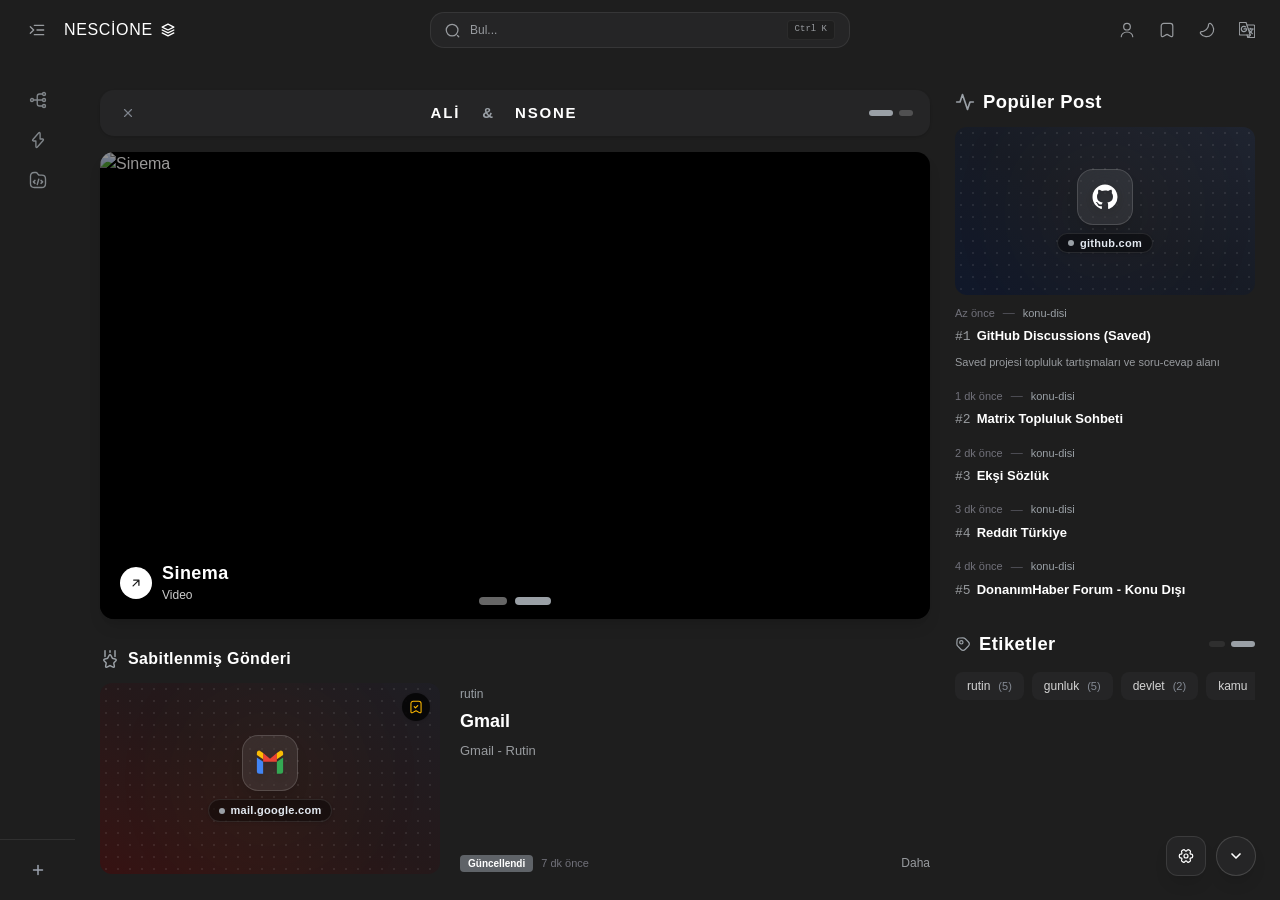
==== commit 312d8647: "deploy: add Blogger-style top-right edit button on gh-pages" ====
--- a/index.html
+++ b/index.html
@@ -30,7 +30,7 @@
  *
  * This source code is licensed under the MIT license found in the
  * LICENSE file in the root directory of this source tree.
- */var b1;function Fx(){if(b1)return ct;b1=1;var m=Symbol.for("react.transitional.element"),v=Symbol.for("react.portal"),N=Symbol.for("react.fragment"),x=Symbol.for("react.strict_mode"),S=Symbol.for("react.profiler"),E=Symbol.for("react.consumer"),z=Symbol.for("react.context"),_=Symbol.for("react.forward_ref"),B=Symbol.for("react.suspense"),X=Symbol.for("react.memo"),A=Symbol.for("react.lazy"),k=Symbol.for("react.activity"),Q=Symbol.for("react.view_transition"),$=Symbol.iterator;function P(y){return y===null||typeof y!="object"?null:(y=$&&y[$]||y["@@iterator"],typeof y=="function"?y:null)}var J={isMounted:function(){return!1},enqueueForceUpdate:function(){},enqueueReplaceState:function(){},enqueueSetState:function(){}},ne=Object.assign,pe={};function oe(y,Y,we){this.props=y,this.context=Y,this.refs=pe,this.updater=we||J}oe.prototype.isReactComponent={},oe.prototype.setState=function(y,Y){if(typeof y!="object"&&typeof y!="function"&&y!=null)throw Error("takes an object of state variables to update or a function which returns an object of state variables.");this.updater.enqueueSetState(this,y,Y,"setState")},oe.prototype.forceUpdate=function(y){this.updater.enqueueForceUpdate(this,y,"forceUpdate")};function re(){}re.prototype=oe.prototype;function be(y,Y,we){this.props=y,this.context=Y,this.refs=pe,this.updater=we||J}var De=be.prototype=new re;De.constructor=be,ne(De,oe.prototype),De.isPureReactComponent=!0;var Se=Array.isArray;function ge(){}var Ee={H:null,A:null,T:null,S:null},Re=Object.prototype.hasOwnProperty;function Ue(y,Y,we){var W=we.ref;return{$$typeof:m,type:y,key:Y,ref:W!==void 0?W:null,props:we}}function Ce(y,Y){return Ue(y.type,Y,y.props)}function Ge(y){return typeof y=="object"&&y!==null&&y.$$typeof===m}function Ye(y){var Y={"=":"=0",":":"=2"};return"$"+y.replace(/[=:]/g,function(we){return Y[we]})}var qe=/\/+/g;function We(y,Y){return typeof y=="object"&&y!==null&&y.key!=null?Ye(""+y.key):Y.toString(36)}function H(y){switch(y.status){case"fulfilled":return y.value;case"rejected":throw y.reason;default:switch(typeof y.status=="string"?y.then(ge,ge):(y.status="pending",y.then(function(Y){y.status==="pending"&&(y.status="fulfilled",y.value=Y)},function(Y){y.status==="pending"&&(y.status="rejected",y.reason=Y)})),y.status){case"fulfilled":return y.value;case"rejected":throw y.reason}}throw y}function de(y,Y,we,W,Ae){var Qe=typeof y;(Qe==="undefined"||Qe==="boolean")&&(y=null);var tt=!1;if(y===null)tt=!0;else switch(Qe){case"bigint":case"string":case"number":tt=!0;break;case"object":switch(y.$$typeof){case m:case v:tt=!0;break;case A:return tt=y._init,de(tt(y._payload),Y,we,W,Ae)}}if(tt)return Ae=Ae(y),tt=W===""?"."+We(y,0):W,Se(Ae)?(we="",tt!=null&&(we=tt.replace(qe,"$&/")+"/"),de(Ae,Y,we,"",function(kt){return kt})):Ae!=null&&(Ge(Ae)&&(Ae=Ce(Ae,we+(Ae.key==null||y&&y.key===Ae.key?"":(""+Ae.key).replace(qe,"$&/")+"/")+tt)),Y.push(Ae)),1;tt=0;var Ne=W===""?".":W+":";if(Se(y))for(var Fe=0;Fe<y.length;Fe++)W=y[Fe],Qe=Ne+We(W,Fe),tt+=de(W,Y,we,Qe,Ae);else if(Fe=P(y),typeof Fe=="function")for(y=Fe.call(y),Fe=0;!(W=y.next()).done;)W=W.value,Qe=Ne+We(W,Fe++),tt+=de(W,Y,we,Qe,Ae);else if(Qe==="object"){if(typeof y.then=="function")return de(H(y),Y,we,W,Ae);throw Y=String(y),Error("Objects are not valid as a React child (found: "+(Y==="[object Object]"?"object with keys {"+Object.keys(y).join(", ")+"}":Y)+"). If you meant to render a collection of children, use an array instead.")}return tt}function xe(y,Y,we){if(y==null)return y;var W=[],Ae=0;return de(y,W,"","",function(Qe){return Y.call(we,Qe,Ae++)}),W}function Me(y){if(y._status===-1){var Y=y._result,we=Y();we.then(function(W){(y._status===0||y._status===-1)&&(y._status=1,y._result=W,we.status===void 0&&(we.status="fulfilled",we.value=W))},function(W){(y._status===0||y._status===-1)&&(y._status=2,y._result=W,we.status===void 0&&(we.status="rejected",we.reason=W))}),y._status===-1&&(y._status=0,y._result=we)}if(y._status===1)return y._result.default;throw y._result}var ie=typeof reportError=="function"?reportError:function(y){if(typeof window=="object"&&typeof window.ErrorEvent=="function"){var Y=new window.ErrorEvent("error",{bubbles:!0,cancelable:!0,message:typeof y=="object"&&y!==null&&typeof y.message=="string"?String(y.message):String(y),error:y});if(!window.dispatchEvent(Y))return}else if(typeof process=="object"&&typeof process.emit=="function"){process.emit("uncaughtException",y);return}console.error(y)};function Ke(y){var Y=Ee.T,we={};we.types=Y!==null?Y.types:null,Ee.T=we;try{var W=y(),Ae=Ee.S;Ae!==null&&Ae(we,W),typeof W=="object"&&W!==null&&typeof W.then=="function"&&W.then(ge,ie)}catch(Qe){ie(Qe)}finally{Y!==null&&we.types!==null&&(Y.types=we.types),Ee.T=Y}}function I(y){var Y=Ee.T;if(Y!==null){var we=Y.types;we===null?Y.types=[y]:we.indexOf(y)===-1&&we.push(y)}else Ke(I.bind(null,y))}var ae={map:xe,forEach:function(y,Y,we){xe(y,function(){Y.apply(this,arguments)},we)},count:function(y){var Y=0;return xe(y,function(){Y++}),Y},toArray:function(y){return xe(y,function(Y){return Y})||[]},only:function(y){if(!Ge(y))throw Error("React.Children.only expected to receive a single React element child.");return y}};return ct.Activity=k,ct.Children=ae,ct.Component=oe,ct.Fragment=N,ct.Profiler=S,ct.PureComponent=be,ct.StrictMode=x,ct.Suspense=B,ct.ViewTransition=Q,ct.__CLIENT_INTERNALS_DO_NOT_USE_OR_WARN_USERS_THEY_CANNOT_UPGRADE=Ee,ct.__COMPILER_RUNTIME={__proto__:null,c:function(y){return Ee.H.useMemoCache(y)}},ct.addTransitionType=I,ct.cache=function(y){return function(){return y.apply(null,arguments)}},ct.cacheSignal=function(){return null},ct.cloneElement=function(y,Y,we){if(y==null)throw Error("The argument must be a React element, but you passed "+y+".");var W=ne({},y.props),Ae=y.key;if(Y!=null)for(Qe in Y.key!==void 0&&(Ae=""+Y.key),Y)!Re.call(Y,Qe)||Qe==="key"||Qe==="__self"||Qe==="__source"||Qe==="ref"&&Y.ref===void 0||(W[Qe]=Y[Qe]);var Qe=arguments.length-2;if(Qe===1)W.children=we;else if(1<Qe){for(var tt=Array(Qe),Ne=0;Ne<Qe;Ne++)tt[Ne]=arguments[Ne+2];W.children=tt}return Ue(y.type,Ae,W)},ct.createContext=function(y){return y={$$typeof:z,_currentValue:y,_currentValue2:y,_threadCount:0,Provider:null,Consumer:null},y.Provider=y,y.Consumer={$$typeof:E,_context:y},y},ct.createElement=function(y,Y,we){var W,Ae={},Qe=null;if(Y!=null)for(W in Y.key!==void 0&&(Qe=""+Y.key),Y)Re.call(Y,W)&&W!=="key"&&W!=="__self"&&W!=="__source"&&(Ae[W]=Y[W]);var tt=arguments.length-2;if(tt===1)Ae.children=we;else if(1<tt){for(var Ne=Array(tt),Fe=0;Fe<tt;Fe++)Ne[Fe]=arguments[Fe+2];Ae.children=Ne}if(y&&y.defaultProps)for(W in tt=y.defaultProps,tt)Ae[W]===void 0&&(Ae[W]=tt[W]);return Ue(y,Qe,Ae)},ct.createRef=function(){return{current:null}},ct.forwardRef=function(y){return{$$typeof:_,render:y}},ct.isValidElement=Ge,ct.lazy=function(y){return{$$typeof:A,_payload:{_status:-1,_result:y},_init:Me}},ct.memo=function(y,Y){return{$$typeof:X,type:y,compare:Y===void 0?null:Y}},ct.startTransition=Ke,ct.unstable_useCacheRefresh=function(){return Ee.H.useCacheRefresh()},ct.use=function(y){return Ee.H.use(y)},ct.useActionState=function(y,Y,we){return Ee.H.useActionState(y,Y,we)},ct.useCallback=function(y,Y){return Ee.H.useCallback(y,Y)},ct.useContext=function(y){return Ee.H.useContext(y)},ct.useDebugValue=function(){},ct.useDeferredValue=function(y,Y){return Ee.H.useDeferredValue(y,Y)},ct.useEffect=function(y,Y){return Ee.H.useEffect(y,Y)},ct.useEffectEvent=function(y){return Ee.H.useEffectEvent(y)},ct.useId=function(){return Ee.H.useId()},ct.useImperativeHandle=function(y,Y,we){return Ee.H.useImperativeHandle(y,Y,we)},ct.useInsertionEffect=function(y,Y){return Ee.H.useInsertionEffect(y,Y)},ct.useLayoutEffect=function(y,Y){return Ee.H.useLayoutEffect(y,Y)},ct.useMemo=function(y,Y){return Ee.H.useMemo(y,Y)},ct.useOptimistic=function(y,Y){return Ee.H.useOptimistic(y,Y)},ct.useReducer=function(y,Y,we){return Ee.H.useReducer(y,Y,we)},ct.useRef=function(y){return Ee.H.useRef(y)},ct.useState=function(y){return Ee.H.useState(y)},ct.useSyncExternalStore=function(y,Y,we){return Ee.H.useSyncExternalStore(y,Y,we)},ct.useTransition=function(){return Ee.H.useTransition()},ct.version="19.3.1",ct}var w1;function Qf(){return w1||(w1=1,Af.exports=Fx()),Af.exports}var M=Qf();const xl=Y1(M);var Tf={exports:{}},ho={},zf={exports:{}},Ef={};/**
+ */var b1;function Fx(){if(b1)return ct;b1=1;var m=Symbol.for("react.transitional.element"),v=Symbol.for("react.portal"),N=Symbol.for("react.fragment"),x=Symbol.for("react.strict_mode"),S=Symbol.for("react.profiler"),E=Symbol.for("react.consumer"),z=Symbol.for("react.context"),_=Symbol.for("react.forward_ref"),B=Symbol.for("react.suspense"),Q=Symbol.for("react.memo"),A=Symbol.for("react.lazy"),k=Symbol.for("react.activity"),X=Symbol.for("react.view_transition"),J=Symbol.iterator;function H(y){return y===null||typeof y!="object"?null:(y=J&&y[J]||y["@@iterator"],typeof y=="function"?y:null)}var $={isMounted:function(){return!1},enqueueForceUpdate:function(){},enqueueReplaceState:function(){},enqueueSetState:function(){}},ne=Object.assign,pe={};function oe(y,Y,we){this.props=y,this.context=Y,this.refs=pe,this.updater=we||$}oe.prototype.isReactComponent={},oe.prototype.setState=function(y,Y){if(typeof y!="object"&&typeof y!="function"&&y!=null)throw Error("takes an object of state variables to update or a function which returns an object of state variables.");this.updater.enqueueSetState(this,y,Y,"setState")},oe.prototype.forceUpdate=function(y){this.updater.enqueueForceUpdate(this,y,"forceUpdate")};function se(){}se.prototype=oe.prototype;function be(y,Y,we){this.props=y,this.context=Y,this.refs=pe,this.updater=we||$}var De=be.prototype=new se;De.constructor=be,ne(De,oe.prototype),De.isPureReactComponent=!0;var Se=Array.isArray;function ge(){}var Ee={H:null,A:null,T:null,S:null},Re=Object.prototype.hasOwnProperty;function Ue(y,Y,we){var W=we.ref;return{$$typeof:m,type:y,key:Y,ref:W!==void 0?W:null,props:we}}function Ce(y,Y){return Ue(y.type,Y,y.props)}function Ge(y){return typeof y=="object"&&y!==null&&y.$$typeof===m}function qe(y){var Y={"=":"=0",":":"=2"};return"$"+y.replace(/[=:]/g,function(we){return Y[we]})}var Ye=/\/+/g;function We(y,Y){return typeof y=="object"&&y!==null&&y.key!=null?qe(""+y.key):Y.toString(36)}function P(y){switch(y.status){case"fulfilled":return y.value;case"rejected":throw y.reason;default:switch(typeof y.status=="string"?y.then(ge,ge):(y.status="pending",y.then(function(Y){y.status==="pending"&&(y.status="fulfilled",y.value=Y)},function(Y){y.status==="pending"&&(y.status="rejected",y.reason=Y)})),y.status){case"fulfilled":return y.value;case"rejected":throw y.reason}}throw y}function de(y,Y,we,W,Ae){var Qe=typeof y;(Qe==="undefined"||Qe==="boolean")&&(y=null);var tt=!1;if(y===null)tt=!0;else switch(Qe){case"bigint":case"string":case"number":tt=!0;break;case"object":switch(y.$$typeof){case m:case v:tt=!0;break;case A:return tt=y._init,de(tt(y._payload),Y,we,W,Ae)}}if(tt)return Ae=Ae(y),tt=W===""?"."+We(y,0):W,Se(Ae)?(we="",tt!=null&&(we=tt.replace(Ye,"$&/")+"/"),de(Ae,Y,we,"",function(kt){return kt})):Ae!=null&&(Ge(Ae)&&(Ae=Ce(Ae,we+(Ae.key==null||y&&y.key===Ae.key?"":(""+Ae.key).replace(Ye,"$&/")+"/")+tt)),Y.push(Ae)),1;tt=0;var Ne=W===""?".":W+":";if(Se(y))for(var Fe=0;Fe<y.length;Fe++)W=y[Fe],Qe=Ne+We(W,Fe),tt+=de(W,Y,we,Qe,Ae);else if(Fe=H(y),typeof Fe=="function")for(y=Fe.call(y),Fe=0;!(W=y.next()).done;)W=W.value,Qe=Ne+We(W,Fe++),tt+=de(W,Y,we,Qe,Ae);else if(Qe==="object"){if(typeof y.then=="function")return de(P(y),Y,we,W,Ae);throw Y=String(y),Error("Objects are not valid as a React child (found: "+(Y==="[object Object]"?"object with keys {"+Object.keys(y).join(", ")+"}":Y)+"). If you meant to render a collection of children, use an array instead.")}return tt}function xe(y,Y,we){if(y==null)return y;var W=[],Ae=0;return de(y,W,"","",function(Qe){return Y.call(we,Qe,Ae++)}),W}function Me(y){if(y._status===-1){var Y=y._result,we=Y();we.then(function(W){(y._status===0||y._status===-1)&&(y._status=1,y._result=W,we.status===void 0&&(we.status="fulfilled",we.value=W))},function(W){(y._status===0||y._status===-1)&&(y._status=2,y._result=W,we.status===void 0&&(we.status="rejected",we.reason=W))}),y._status===-1&&(y._status=0,y._result=we)}if(y._status===1)return y._result.default;throw y._result}var re=typeof reportError=="function"?reportError:function(y){if(typeof window=="object"&&typeof window.ErrorEvent=="function"){var Y=new window.ErrorEvent("error",{bubbles:!0,cancelable:!0,message:typeof y=="object"&&y!==null&&typeof y.message=="string"?String(y.message):String(y),error:y});if(!window.dispatchEvent(Y))return}else if(typeof process=="object"&&typeof process.emit=="function"){process.emit("uncaughtException",y);return}console.error(y)};function He(y){var Y=Ee.T,we={};we.types=Y!==null?Y.types:null,Ee.T=we;try{var W=y(),Ae=Ee.S;Ae!==null&&Ae(we,W),typeof W=="object"&&W!==null&&typeof W.then=="function"&&W.then(ge,re)}catch(Qe){re(Qe)}finally{Y!==null&&we.types!==null&&(Y.types=we.types),Ee.T=Y}}function I(y){var Y=Ee.T;if(Y!==null){var we=Y.types;we===null?Y.types=[y]:we.indexOf(y)===-1&&we.push(y)}else He(I.bind(null,y))}var ae={map:xe,forEach:function(y,Y,we){xe(y,function(){Y.apply(this,arguments)},we)},count:function(y){var Y=0;return xe(y,function(){Y++}),Y},toArray:function(y){return xe(y,function(Y){return Y})||[]},only:function(y){if(!Ge(y))throw Error("React.Children.only expected to receive a single React element child.");return y}};return ct.Activity=k,ct.Children=ae,ct.Component=oe,ct.Fragment=N,ct.Profiler=S,ct.PureComponent=be,ct.StrictMode=x,ct.Suspense=B,ct.ViewTransition=X,ct.__CLIENT_INTERNALS_DO_NOT_USE_OR_WARN_USERS_THEY_CANNOT_UPGRADE=Ee,ct.__COMPILER_RUNTIME={__proto__:null,c:function(y){return Ee.H.useMemoCache(y)}},ct.addTransitionType=I,ct.cache=function(y){return function(){return y.apply(null,arguments)}},ct.cacheSignal=function(){return null},ct.cloneElement=function(y,Y,we){if(y==null)throw Error("The argument must be a React element, but you passed "+y+".");var W=ne({},y.props),Ae=y.key;if(Y!=null)for(Qe in Y.key!==void 0&&(Ae=""+Y.key),Y)!Re.call(Y,Qe)||Qe==="key"||Qe==="__self"||Qe==="__source"||Qe==="ref"&&Y.ref===void 0||(W[Qe]=Y[Qe]);var Qe=arguments.length-2;if(Qe===1)W.children=we;else if(1<Qe){for(var tt=Array(Qe),Ne=0;Ne<Qe;Ne++)tt[Ne]=arguments[Ne+2];W.children=tt}return Ue(y.type,Ae,W)},ct.createContext=function(y){return y={$$typeof:z,_currentValue:y,_currentValue2:y,_threadCount:0,Provider:null,Consumer:null},y.Provider=y,y.Consumer={$$typeof:E,_context:y},y},ct.createElement=function(y,Y,we){var W,Ae={},Qe=null;if(Y!=null)for(W in Y.key!==void 0&&(Qe=""+Y.key),Y)Re.call(Y,W)&&W!=="key"&&W!=="__self"&&W!=="__source"&&(Ae[W]=Y[W]);var tt=arguments.length-2;if(tt===1)Ae.children=we;else if(1<tt){for(var Ne=Array(tt),Fe=0;Fe<tt;Fe++)Ne[Fe]=arguments[Fe+2];Ae.children=Ne}if(y&&y.defaultProps)for(W in tt=y.defaultProps,tt)Ae[W]===void 0&&(Ae[W]=tt[W]);return Ue(y,Qe,Ae)},ct.createRef=function(){return{current:null}},ct.forwardRef=function(y){return{$$typeof:_,render:y}},ct.isValidElement=Ge,ct.lazy=function(y){return{$$typeof:A,_payload:{_status:-1,_result:y},_init:Me}},ct.memo=function(y,Y){return{$$typeof:Q,type:y,compare:Y===void 0?null:Y}},ct.startTransition=He,ct.unstable_useCacheRefresh=function(){return Ee.H.useCacheRefresh()},ct.use=function(y){return Ee.H.use(y)},ct.useActionState=function(y,Y,we){return Ee.H.useActionState(y,Y,we)},ct.useCallback=function(y,Y){return Ee.H.useCallback(y,Y)},ct.useContext=function(y){return Ee.H.useContext(y)},ct.useDebugValue=function(){},ct.useDeferredValue=function(y,Y){return Ee.H.useDeferredValue(y,Y)},ct.useEffect=function(y,Y){return Ee.H.useEffect(y,Y)},ct.useEffectEvent=function(y){return Ee.H.useEffectEvent(y)},ct.useId=function(){return Ee.H.useId()},ct.useImperativeHandle=function(y,Y,we){return Ee.H.useImperativeHandle(y,Y,we)},ct.useInsertionEffect=function(y,Y){return Ee.H.useInsertionEffect(y,Y)},ct.useLayoutEffect=function(y,Y){return Ee.H.useLayoutEffect(y,Y)},ct.useMemo=function(y,Y){return Ee.H.useMemo(y,Y)},ct.useOptimistic=function(y,Y){return Ee.H.useOptimistic(y,Y)},ct.useReducer=function(y,Y,we){return Ee.H.useReducer(y,Y,we)},ct.useRef=function(y){return Ee.H.useRef(y)},ct.useState=function(y){return Ee.H.useState(y)},ct.useSyncExternalStore=function(y,Y,we){return Ee.H.useSyncExternalStore(y,Y,we)},ct.useTransition=function(){return Ee.H.useTransition()},ct.version="19.3.1",ct}var w1;function Qf(){return w1||(w1=1,Af.exports=Fx()),Af.exports}var M=Qf();const xl=Y1(M);var Tf={exports:{}},ho={},zf={exports:{}},Ef={};/**
  * @license React
  * scheduler.production.js
  *
@@ -38,7 +38,7 @@
  *
  * This source code is licensed under the MIT license found in the
  * LICENSE file in the root directory of this source tree.
- */var N1;function Jx(){return N1||(N1=1,(function(m){function v(H,de){var xe=H.length;H.push(de);e:for(;0<xe;){var Me=xe-1>>>1,ie=H[Me];if(0<S(ie,de))H[Me]=de,H[xe]=ie,xe=Me;else break e}}function N(H){return H.length===0?null:H[0]}function x(H){if(H.length===0)return null;var de=H[0],xe=H.pop();if(xe!==de){H[0]=xe;e:for(var Me=0,ie=H.length,Ke=ie>>>1;Me<Ke;){var I=2*(Me+1)-1,ae=H[I],y=I+1,Y=H[y];if(0>S(ae,xe))y<ie&&0>S(Y,ae)?(H[Me]=Y,H[y]=xe,Me=y):(H[Me]=ae,H[I]=xe,Me=I);else if(y<ie&&0>S(Y,xe))H[Me]=Y,H[y]=xe,Me=y;else break e}}return de}function S(H,de){var xe=H.sortIndex-de.sortIndex;return xe!==0?xe:H.id-de.id}if(m.unstable_now=void 0,typeof performance=="object"&&typeof performance.now=="function"){var E=performance;m.unstable_now=function(){return E.now()}}else{var z=Date,_=z.now();m.unstable_now=function(){return z.now()-_}}var B=[],X=[],A=1,k=null,Q=3,$=!1,P=!1,J=!1,ne=!1,pe=typeof setTimeout=="function"?setTimeout:null,oe=typeof clearTimeout=="function"?clearTimeout:null,re=typeof setImmediate<"u"?setImmediate:null;function be(H){for(var de=N(X);de!==null;){if(de.callback===null)x(X);else if(de.startTime<=H)x(X),de.sortIndex=de.expirationTime,v(B,de);else break;de=N(X)}}function De(H){if(J=!1,be(H),!P)if(N(B)!==null)P=!0,Se||(Se=!0,Ge());else{var de=N(X);de!==null&&We(De,de.startTime-H)}}var Se=!1,ge=-1,Ee=5,Re=-1;function Ue(){return ne?!0:!(m.unstable_now()-Re<Ee)}function Ce(){if(ne=!1,Se){var H=m.unstable_now();Re=H;var de=!0;try{e:{P=!1,J&&(J=!1,oe(ge),ge=-1),$=!0;var xe=Q;try{t:{for(be(H),k=N(B);k!==null&&!(k.expirationTime>H&&Ue());){var Me=k.callback;if(typeof Me=="function"){k.callback=null,Q=k.priorityLevel;var ie=Me(k.expirationTime<=H);if(H=m.unstable_now(),typeof ie=="function"){k.callback=ie,be(H),de=!0;break t}k===N(B)&&x(B),be(H)}else x(B);k=N(B)}if(k!==null)de=!0;else{var Ke=N(X);Ke!==null&&We(De,Ke.startTime-H),de=!1}}break e}finally{k=null,Q=xe,$=!1}de=void 0}}finally{de?Ge():Se=!1}}}var Ge;if(typeof re=="function")Ge=function(){re(Ce)};else if(typeof MessageChannel<"u"){var Ye=new MessageChannel,qe=Ye.port2;Ye.port1.onmessage=Ce,Ge=function(){qe.postMessage(null)}}else Ge=function(){pe(Ce,0)};function We(H,de){ge=pe(function(){H(m.unstable_now())},de)}m.unstable_IdlePriority=5,m.unstable_ImmediatePriority=1,m.unstable_LowPriority=4,m.unstable_NormalPriority=3,m.unstable_Profiling=null,m.unstable_UserBlockingPriority=2,m.unstable_cancelCallback=function(H){H.callback=null},m.unstable_forceFrameRate=function(H){0>H||125<H?console.error("forceFrameRate takes a positive int between 0 and 125, forcing frame rates higher than 125 fps is not supported"):Ee=0<H?Math.floor(1e3/H):5},m.unstable_getCurrentPriorityLevel=function(){return Q},m.unstable_next=function(H){switch(Q){case 1:case 2:case 3:var de=3;break;default:de=Q}var xe=Q;Q=de;try{return H()}finally{Q=xe}},m.unstable_requestPaint=function(){ne=!0},m.unstable_runWithPriority=function(H,de){switch(H){case 1:case 2:case 3:case 4:case 5:break;default:H=3}var xe=Q;Q=H;try{return de()}finally{Q=xe}},m.unstable_scheduleCallback=function(H,de,xe){var Me=m.unstable_now();switch(typeof xe=="object"&&xe!==null?(xe=xe.delay,xe=typeof xe=="number"&&0<xe?Me+xe:Me):xe=Me,H){case 1:var ie=-1;break;case 2:ie=250;break;case 5:ie=1073741823;break;case 4:ie=1e4;break;default:ie=5e3}return ie=xe+ie,H={id:A++,callback:de,priorityLevel:H,startTime:xe,expirationTime:ie,sortIndex:-1},xe>Me?(H.sortIndex=xe,v(X,H),N(B)===null&&H===N(X)&&(J?(oe(ge),ge=-1):J=!0,We(De,xe-Me))):(H.sortIndex=ie,v(B,H),P||$||(P=!0,Se||(Se=!0,Ge()))),H},m.unstable_shouldYield=Ue,m.unstable_wrapCallback=function(H){var de=Q;return function(){var xe=Q;Q=de;try{return H.apply(this,arguments)}finally{Q=xe}}}})(Ef)),Ef}var k1;function $x(){return k1||(k1=1,zf.exports=Jx()),zf.exports}var _f={exports:{}},Sa={};/**
+ */var N1;function $x(){return N1||(N1=1,(function(m){function v(P,de){var xe=P.length;P.push(de);e:for(;0<xe;){var Me=xe-1>>>1,re=P[Me];if(0<S(re,de))P[Me]=de,P[xe]=re,xe=Me;else break e}}function N(P){return P.length===0?null:P[0]}function x(P){if(P.length===0)return null;var de=P[0],xe=P.pop();if(xe!==de){P[0]=xe;e:for(var Me=0,re=P.length,He=re>>>1;Me<He;){var I=2*(Me+1)-1,ae=P[I],y=I+1,Y=P[y];if(0>S(ae,xe))y<re&&0>S(Y,ae)?(P[Me]=Y,P[y]=xe,Me=y):(P[Me]=ae,P[I]=xe,Me=I);else if(y<re&&0>S(Y,xe))P[Me]=Y,P[y]=xe,Me=y;else break e}}return de}function S(P,de){var xe=P.sortIndex-de.sortIndex;return xe!==0?xe:P.id-de.id}if(m.unstable_now=void 0,typeof performance=="object"&&typeof performance.now=="function"){var E=performance;m.unstable_now=function(){return E.now()}}else{var z=Date,_=z.now();m.unstable_now=function(){return z.now()-_}}var B=[],Q=[],A=1,k=null,X=3,J=!1,H=!1,$=!1,ne=!1,pe=typeof setTimeout=="function"?setTimeout:null,oe=typeof clearTimeout=="function"?clearTimeout:null,se=typeof setImmediate<"u"?setImmediate:null;function be(P){for(var de=N(Q);de!==null;){if(de.callback===null)x(Q);else if(de.startTime<=P)x(Q),de.sortIndex=de.expirationTime,v(B,de);else break;de=N(Q)}}function De(P){if($=!1,be(P),!H)if(N(B)!==null)H=!0,Se||(Se=!0,Ge());else{var de=N(Q);de!==null&&We(De,de.startTime-P)}}var Se=!1,ge=-1,Ee=5,Re=-1;function Ue(){return ne?!0:!(m.unstable_now()-Re<Ee)}function Ce(){if(ne=!1,Se){var P=m.unstable_now();Re=P;var de=!0;try{e:{H=!1,$&&($=!1,oe(ge),ge=-1),J=!0;var xe=X;try{t:{for(be(P),k=N(B);k!==null&&!(k.expirationTime>P&&Ue());){var Me=k.callback;if(typeof Me=="function"){k.callback=null,X=k.priorityLevel;var re=Me(k.expirationTime<=P);if(P=m.unstable_now(),typeof re=="function"){k.callback=re,be(P),de=!0;break t}k===N(B)&&x(B),be(P)}else x(B);k=N(B)}if(k!==null)de=!0;else{var He=N(Q);He!==null&&We(De,He.startTime-P),de=!1}}break e}finally{k=null,X=xe,J=!1}de=void 0}}finally{de?Ge():Se=!1}}}var Ge;if(typeof se=="function")Ge=function(){se(Ce)};else if(typeof MessageChannel<"u"){var qe=new MessageChannel,Ye=qe.port2;qe.port1.onmessage=Ce,Ge=function(){Ye.postMessage(null)}}else Ge=function(){pe(Ce,0)};function We(P,de){ge=pe(function(){P(m.unstable_now())},de)}m.unstable_IdlePriority=5,m.unstable_ImmediatePriority=1,m.unstable_LowPriority=4,m.unstable_NormalPriority=3,m.unstable_Profiling=null,m.unstable_UserBlockingPriority=2,m.unstable_cancelCallback=function(P){P.callback=null},m.unstable_forceFrameRate=function(P){0>P||125<P?console.error("forceFrameRate takes a positive int between 0 and 125, forcing frame rates higher than 125 fps is not supported"):Ee=0<P?Math.floor(1e3/P):5},m.unstable_getCurrentPriorityLevel=function(){return X},m.unstable_next=function(P){switch(X){case 1:case 2:case 3:var de=3;break;default:de=X}var xe=X;X=de;try{return P()}finally{X=xe}},m.unstable_requestPaint=function(){ne=!0},m.unstable_runWithPriority=function(P,de){switch(P){case 1:case 2:case 3:case 4:case 5:break;default:P=3}var xe=X;X=P;try{return de()}finally{X=xe}},m.unstable_scheduleCallback=function(P,de,xe){var Me=m.unstable_now();switch(typeof xe=="object"&&xe!==null?(xe=xe.delay,xe=typeof xe=="number"&&0<xe?Me+xe:Me):xe=Me,P){case 1:var re=-1;break;case 2:re=250;break;case 5:re=1073741823;break;case 4:re=1e4;break;default:re=5e3}return re=xe+re,P={id:A++,callback:de,priorityLevel:P,startTime:xe,expirationTime:re,sortIndex:-1},xe>Me?(P.sortIndex=xe,v(Q,P),N(B)===null&&P===N(Q)&&($?(oe(ge),ge=-1):$=!0,We(De,xe-Me))):(P.sortIndex=re,v(B,P),H||J||(H=!0,Se||(Se=!0,Ge()))),P},m.unstable_shouldYield=Ue,m.unstable_wrapCallback=function(P){var de=X;return function(){var xe=X;X=de;try{return P.apply(this,arguments)}finally{X=xe}}}})(Ef)),Ef}var k1;function Jx(){return k1||(k1=1,zf.exports=$x()),zf.exports}var _f={exports:{}},Sa={};/**
  * @license React
  * react-dom.production.js
  *
@@ -46,7 +46,7 @@
  *
  * This source code is licensed under the MIT license found in the
  * LICENSE file in the root directory of this source tree.
- */var j1;function Wx(){if(j1)return Sa;j1=1;var m=Qf();function v(A){var k="https://react.dev/errors/"+A;if(1<arguments.length){k+="?args[]="+encodeURIComponent(arguments[1]);for(var Q=2;Q<arguments.length;Q++)k+="&args[]="+encodeURIComponent(arguments[Q])}return"Minified React error #"+A+"; visit "+k+" for the full message or use the non-minified dev environment for full errors and additional helpful warnings."}function N(){}var x={d:{f:N,r:function(){throw Error(v(522))},D:N,C:N,L:N,m:N,X:N,S:N,M:N},p:0,findDOMNode:null},S=Symbol.for("react.portal"),E=Symbol.for("react.recoverable"),z=Symbol.for("react.optimistic_key");function _(A,k,Q){var $=3<arguments.length&&arguments[3]!==void 0?arguments[3]:null;return{$$typeof:S,key:$==null?null:$===z?z:""+$,children:A,containerInfo:k,implementation:Q}}var B=m.__CLIENT_INTERNALS_DO_NOT_USE_OR_WARN_USERS_THEY_CANNOT_UPGRADE;function X(A,k){if(A==="font")return"";if(typeof k=="string")return k==="use-credentials"?k:""}return Sa.__DOM_INTERNALS_DO_NOT_USE_OR_WARN_USERS_THEY_CANNOT_UPGRADE=x,Sa.browser=function(A){return{$$typeof:E,_reason:A}},Sa.createPortal=function(A,k){var Q=2<arguments.length&&arguments[2]!==void 0?arguments[2]:null;if(!k||k.nodeType!==1&&k.nodeType!==9&&k.nodeType!==11)throw Error(v(299));return _(A,k,null,Q)},Sa.flushSync=function(A){var k=B.T,Q=x.p;try{if(B.T=null,x.p=2,A)return A()}finally{B.T=k,x.p=Q,x.d.f()}},Sa.preconnect=function(A,k){typeof A=="string"&&(k?(k=k.crossOrigin,k=typeof k=="string"?k==="use-credentials"?k:"":void 0):k=null,x.d.C(A,k))},Sa.prefetchDNS=function(A){typeof A=="string"&&x.d.D(A)},Sa.preinit=function(A,k){if(typeof A=="string"&&k&&typeof k.as=="string"){var Q=k.as,$=X(Q,k.crossOrigin),P=typeof k.integrity=="string"?k.integrity:void 0,J=typeof k.fetchPriority=="string"?k.fetchPriority:void 0;Q==="style"?x.d.S(A,typeof k.precedence=="string"?k.precedence:void 0,{crossOrigin:$,integrity:P,fetchPriority:J}):Q==="script"&&x.d.X(A,{crossOrigin:$,integrity:P,fetchPriority:J,nonce:typeof k.nonce=="string"?k.nonce:void 0})}},Sa.preinitModule=function(A,k){if(typeof A=="string")if(typeof k=="object"&&k!==null){if(k.as==null||k.as==="script"){var Q=X(k.as,k.crossOrigin);x.d.M(A,{crossOrigin:Q,integrity:typeof k.integrity=="string"?k.integrity:void 0,nonce:typeof k.nonce=="string"?k.nonce:void 0,fetchPriority:typeof k.fetchPriority=="string"?k.fetchPriority:void 0})}}else k==null&&x.d.M(A)},Sa.preload=function(A,k){if(typeof A=="string"&&typeof k=="object"&&k!==null&&typeof k.as=="string"){var Q=k.as,$=X(Q,k.crossOrigin);x.d.L(A,Q,{crossOrigin:$,integrity:typeof k.integrity=="string"?k.integrity:void 0,nonce:typeof k.nonce=="string"?k.nonce:void 0,type:typeof k.type=="string"?k.type:void 0,fetchPriority:typeof k.fetchPriority=="string"?k.fetchPriority:void 0,referrerPolicy:typeof k.referrerPolicy=="string"?k.referrerPolicy:void 0,imageSrcSet:typeof k.imageSrcSet=="string"?k.imageSrcSet:void 0,imageSizes:typeof k.imageSizes=="string"?k.imageSizes:void 0,media:typeof k.media=="string"?k.media:void 0})}},Sa.preloadModule=function(A,k){if(typeof A=="string")if(k){var Q=X(k.as,k.crossOrigin);x.d.m(A,{as:typeof k.as=="string"&&k.as!=="script"?k.as:void 0,crossOrigin:Q,integrity:typeof k.integrity=="string"?k.integrity:void 0,nonce:typeof k.nonce=="string"?k.nonce:void 0,fetchPriority:typeof k.fetchPriority=="string"?k.fetchPriority:void 0})}else x.d.m(A)},Sa.requestFormReset=function(A){x.d.r(A)},Sa.unstable_batchedUpdates=function(A,k){return A(k)},Sa.useFormState=function(A,k,Q){return B.H.useFormState(A,k,Q)},Sa.useFormStatus=function(){return B.H.useHostTransitionStatus()},Sa.version="19.3.1",Sa}var S1;function V1(){if(S1)return _f.exports;S1=1;function m(){if(!(typeof __REACT_DEVTOOLS_GLOBAL_HOOK__>"u"||typeof __REACT_DEVTOOLS_GLOBAL_HOOK__.checkDCE!="function"))try{__REACT_DEVTOOLS_GLOBAL_HOOK__.checkDCE(m)}catch(v){console.error(v)}}return m(),_f.exports=Wx(),_f.exports}/**
+ */var j1;function Wx(){if(j1)return Sa;j1=1;var m=Qf();function v(A){var k="https://react.dev/errors/"+A;if(1<arguments.length){k+="?args[]="+encodeURIComponent(arguments[1]);for(var X=2;X<arguments.length;X++)k+="&args[]="+encodeURIComponent(arguments[X])}return"Minified React error #"+A+"; visit "+k+" for the full message or use the non-minified dev environment for full errors and additional helpful warnings."}function N(){}var x={d:{f:N,r:function(){throw Error(v(522))},D:N,C:N,L:N,m:N,X:N,S:N,M:N},p:0,findDOMNode:null},S=Symbol.for("react.portal"),E=Symbol.for("react.recoverable"),z=Symbol.for("react.optimistic_key");function _(A,k,X){var J=3<arguments.length&&arguments[3]!==void 0?arguments[3]:null;return{$$typeof:S,key:J==null?null:J===z?z:""+J,children:A,containerInfo:k,implementation:X}}var B=m.__CLIENT_INTERNALS_DO_NOT_USE_OR_WARN_USERS_THEY_CANNOT_UPGRADE;function Q(A,k){if(A==="font")return"";if(typeof k=="string")return k==="use-credentials"?k:""}return Sa.__DOM_INTERNALS_DO_NOT_USE_OR_WARN_USERS_THEY_CANNOT_UPGRADE=x,Sa.browser=function(A){return{$$typeof:E,_reason:A}},Sa.createPortal=function(A,k){var X=2<arguments.length&&arguments[2]!==void 0?arguments[2]:null;if(!k||k.nodeType!==1&&k.nodeType!==9&&k.nodeType!==11)throw Error(v(299));return _(A,k,null,X)},Sa.flushSync=function(A){var k=B.T,X=x.p;try{if(B.T=null,x.p=2,A)return A()}finally{B.T=k,x.p=X,x.d.f()}},Sa.preconnect=function(A,k){typeof A=="string"&&(k?(k=k.crossOrigin,k=typeof k=="string"?k==="use-credentials"?k:"":void 0):k=null,x.d.C(A,k))},Sa.prefetchDNS=function(A){typeof A=="string"&&x.d.D(A)},Sa.preinit=function(A,k){if(typeof A=="string"&&k&&typeof k.as=="string"){var X=k.as,J=Q(X,k.crossOrigin),H=typeof k.integrity=="string"?k.integrity:void 0,$=typeof k.fetchPriority=="string"?k.fetchPriority:void 0;X==="style"?x.d.S(A,typeof k.precedence=="string"?k.precedence:void 0,{crossOrigin:J,integrity:H,fetchPriority:$}):X==="script"&&x.d.X(A,{crossOrigin:J,integrity:H,fetchPriority:$,nonce:typeof k.nonce=="string"?k.nonce:void 0})}},Sa.preinitModule=function(A,k){if(typeof A=="string")if(typeof k=="object"&&k!==null){if(k.as==null||k.as==="script"){var X=Q(k.as,k.crossOrigin);x.d.M(A,{crossOrigin:X,integrity:typeof k.integrity=="string"?k.integrity:void 0,nonce:typeof k.nonce=="string"?k.nonce:void 0,fetchPriority:typeof k.fetchPriority=="string"?k.fetchPriority:void 0})}}else k==null&&x.d.M(A)},Sa.preload=function(A,k){if(typeof A=="string"&&typeof k=="object"&&k!==null&&typeof k.as=="string"){var X=k.as,J=Q(X,k.crossOrigin);x.d.L(A,X,{crossOrigin:J,integrity:typeof k.integrity=="string"?k.integrity:void 0,nonce:typeof k.nonce=="string"?k.nonce:void 0,type:typeof k.type=="string"?k.type:void 0,fetchPriority:typeof k.fetchPriority=="string"?k.fetchPriority:void 0,referrerPolicy:typeof k.referrerPolicy=="string"?k.referrerPolicy:void 0,imageSrcSet:typeof k.imageSrcSet=="string"?k.imageSrcSet:void 0,imageSizes:typeof k.imageSizes=="string"?k.imageSizes:void 0,media:typeof k.media=="string"?k.media:void 0})}},Sa.preloadModule=function(A,k){if(typeof A=="string")if(k){var X=Q(k.as,k.crossOrigin);x.d.m(A,{as:typeof k.as=="string"&&k.as!=="script"?k.as:void 0,crossOrigin:X,integrity:typeof k.integrity=="string"?k.integrity:void 0,nonce:typeof k.nonce=="string"?k.nonce:void 0,fetchPriority:typeof k.fetchPriority=="string"?k.fetchPriority:void 0})}else x.d.m(A)},Sa.requestFormReset=function(A){x.d.r(A)},Sa.unstable_batchedUpdates=function(A,k){return A(k)},Sa.useFormState=function(A,k,X){return B.H.useFormState(A,k,X)},Sa.useFormStatus=function(){return B.H.useHostTransitionStatus()},Sa.version="19.3.1",Sa}var S1;function V1(){if(S1)return _f.exports;S1=1;function m(){if(!(typeof __REACT_DEVTOOLS_GLOBAL_HOOK__>"u"||typeof __REACT_DEVTOOLS_GLOBAL_HOOK__.checkDCE!="function"))try{__REACT_DEVTOOLS_GLOBAL_HOOK__.checkDCE(m)}catch(v){console.error(v)}}return m(),_f.exports=Wx(),_f.exports}/**
  * @license React
  * react-dom-client.production.js
  *
@@ -54,17 +54,17 @@
  *
  * This source code is licensed under the MIT license found in the
  * LICENSE file in the root directory of this source tree.
- */var C1;function ev(){if(C1)return ho;C1=1;var m=$x(),v=Qf(),N=V1();function x(e){var t="https://react.dev/errors/"+e;if(1<arguments.length){t+="?args[]="+encodeURIComponent(arguments[1]);for(var a=2;a<arguments.length;a++)t+="&args[]="+encodeURIComponent(arguments[a])}return"Minified React error #"+e+"; visit "+t+" for the full message or use the non-minified dev environment for full errors and additional helpful warnings."}function S(e){return!(!e||e.nodeType!==1&&e.nodeType!==9&&e.nodeType!==11)}function E(e){for(var t=e,a=t;a&&!a.alternate;)t=a,(t.flags&4098)!==0&&(e=t.return),a=t.return;for(;t.return;)t=t.return;return t.tag===3?e:null}function z(e){if(e.tag===13){var t=e.memoizedState;if(t===null&&(e=e.alternate,e!==null&&(t=e.memoizedState)),t!==null)return t.dehydrated}return null}function _(e){if(e.tag===31){var t=e.memoizedState;if(t===null&&(e=e.alternate,e!==null&&(t=e.memoizedState)),t!==null)return t.dehydrated}return null}function B(e){if(E(e)!==e)throw Error(x(188))}function X(e){var t=e.alternate;if(!t){if(t=E(e),t===null)throw Error(x(188));return t!==e?null:e}for(var a=e,n=t;;){var r=a.return;if(r===null)break;var i=r.alternate;if(i===null){if(n=r.return,n!==null){a=n;continue}break}if(r.child===i.child){for(i=r.child;i;){if(i===a)return B(r),e;if(i===n)return B(r),t;i=i.sibling}throw Error(x(188))}if(a.return!==n.return)a=r,n=i;else{for(var d=!1,p=r.child;p;){if(p===a){d=!0,a=r,n=i;break}if(p===n){d=!0,n=r,a=i;break}p=p.sibling}if(!d){for(p=i.child;p;){if(p===a){d=!0,a=i,n=r;break}if(p===n){d=!0,n=i,a=r;break}p=p.sibling}if(!d)throw Error(x(189))}}if(a.alternate!==n)throw Error(x(190))}if(a.tag!==3)throw Error(x(188));return a.stateNode.current===a?e:t}function A(e){var t=e.tag;if(t===5||t===26||t===27||t===6)return e;for(e=e.child;e!==null;){if(t=A(e),t!==null)return t;e=e.sibling}return null}function k(e,t,a,n,r,i){for(;e!==null;){if((e.tag===5||e.tag===27||e.tag===6)&&a(e,n,r,i)||(e.tag!==22||e.memoizedState===null)&&(t||e.tag!==5&&e.tag!==27)&&k(e.child,t,a,n,r,i))return!0;e=e.sibling}return!1}function Q(e){for(e=e.return;e!==null;){if(e.tag===3||e.tag===5||e.tag===27)return e;e=e.return}return null}function $(e){var t=!1;for(e=e.return;e!==null&&(e.tag===4&&(t=!0),!(e.tag===3||e.tag===5||e.tag===27));)e=e.return;return t}function P(e){var t=[null,null],a=Q(e);return a===null||J(t,e,a.child,{foundSelf:!1}),t}function J(e,t,a,n){for(;a!==null;){if(a===t)n.foundSelf=!0;else if(a.tag===5||a.tag===27||a.tag===6){if(n.foundSelf)return e[1]=a,!0;e[0]=a}else if((a.tag!==22||a.memoizedState===null)&&J(e,t,a.child,n))return!0;a=a.sibling}return!1}function ne(e){switch(e.tag){case 5:case 27:case 6:return e.stateNode;case 3:return e.stateNode.containerInfo;default:throw Error(x(559))}}var pe=null,oe=null;function re(e,t,a){return e===a?!0:e===t?(pe=e,!0):!1}function be(e,t,a){return e===a?(oe=e,!1):e===t?(oe!==null&&(pe=e),!0):!1}function De(e){if(e===null)return null;do e=e===null?null:e.return;while(e&&e.tag!==5&&e.tag!==27&&e.tag!==3);return e||null}function Se(e,t,a){for(var n=0,r=e;r;r=a(r))n++;r=0;for(var i=t;i;i=a(i))r++;for(;0<n-r;)e=a(e),n--;for(;0<r-n;)t=a(t),r--;for(;n--;){if(e===t||t!==null&&e===t.alternate)return e;e=a(e),t=a(t)}return null}var ge=Object.assign,Ee=Symbol.for("react.element"),Re=Symbol.for("react.transitional.element"),Ue=Symbol.for("react.portal"),Ce=Symbol.for("react.fragment"),Ge=Symbol.for("react.strict_mode"),Ye=Symbol.for("react.profiler"),qe=Symbol.for("react.consumer"),We=Symbol.for("react.context"),H=Symbol.for("react.forward_ref"),de=Symbol.for("react.suspense"),xe=Symbol.for("react.suspense_list"),Me=Symbol.for("react.memo"),ie=Symbol.for("react.lazy"),Ke=Symbol.for("react.activity"),I=Symbol.for("react.legacy_hidden"),ae=Symbol.for("react.memo_cache_sentinel"),y=Symbol.for("react.view_transition"),Y=Symbol.for("react.recoverable"),we=Symbol.iterator;function W(e){return e===null||typeof e!="object"?null:(e=we&&e[we]||e["@@iterator"],typeof e=="function"?e:null)}var Ae=Symbol.for("react.client.reference");function Qe(e){if(e==null)return null;if(typeof e=="function")return e.$$typeof===Ae?null:e.displayName||e.name||null;if(typeof e=="string")return e;switch(e){case Ce:return"Fragment";case Ye:return"Profiler";case Ge:return"StrictMode";case de:return"Suspense";case xe:return"SuspenseList";case Ke:return"Activity";case y:return"ViewTransition"}if(typeof e=="object")switch(e.$$typeof){case Ue:return"Portal";case We:return e.displayName||"Context";case qe:return(e._context.displayName||"Context")+".Consumer";case H:var t=e.render;return e=e.displayName,e||(e=t.displayName||t.name||"",e=e!==""?"ForwardRef("+e+")":"ForwardRef"),e;case Me:return t=e.displayName||null,t!==null?t:Qe(e.type)||"Memo";case ie:t=e._payload,e=e._init;try{return Qe(e(t))}catch{}}return null}var tt=Array.isArray,Ne=v.__CLIENT_INTERNALS_DO_NOT_USE_OR_WARN_USERS_THEY_CANNOT_UPGRADE,Fe=N.__DOM_INTERNALS_DO_NOT_USE_OR_WARN_USERS_THEY_CANNOT_UPGRADE,kt={pending:!1,data:null,method:null,action:null},Qt=[],sa=-1;function Vt(e){return{current:e}}function St(e){0>sa||(e.current=Qt[sa],Qt[sa]=null,sa--)}function dt(e,t){sa++,Qt[sa]=e.current,e.current=t}var Be=Vt(null),oa=Vt(null),Ft=Vt(null),ca=Vt(null);function gt(e,t){switch(dt(Ft,t),dt(oa,e),dt(Be,null),t.nodeType){case 9:case 11:e=(e=t.documentElement)&&(e=e.namespaceURI)?Ap(e):0;break;default:if(e=t.tagName,t=t.namespaceURI)t=Ap(t),e=Tp(t,e);else switch(e){case"svg":e=1;break;case"math":e=2;break;default:e=0}}St(Be),dt(Be,e)}function Ca(){St(Be),St(oa),St(Ft)}function Sn(e){var t=e.memoizedState;t!==null&&(Zi._currentValue=t.memoizedState,dt(ca,e)),t=Be.current;var a=Tp(t,e.type);t!==a&&(dt(oa,e),dt(Be,a))}function ke(e){oa.current===e&&(St(Be),St(oa)),ca.current===e&&(St(ca),Zi._currentValue=kt)}var ot,Lt;function ta(e){if(ot===void 0)try{throw Error()}catch(a){var t=a.stack.trim().match(/\n( *(at )?)/);ot=t&&t[1]||"",Lt=-1<a.stack.indexOf(`
+ */var C1;function ev(){if(C1)return ho;C1=1;var m=Jx(),v=Qf(),N=V1();function x(e){var t="https://react.dev/errors/"+e;if(1<arguments.length){t+="?args[]="+encodeURIComponent(arguments[1]);for(var a=2;a<arguments.length;a++)t+="&args[]="+encodeURIComponent(arguments[a])}return"Minified React error #"+e+"; visit "+t+" for the full message or use the non-minified dev environment for full errors and additional helpful warnings."}function S(e){return!(!e||e.nodeType!==1&&e.nodeType!==9&&e.nodeType!==11)}function E(e){for(var t=e,a=t;a&&!a.alternate;)t=a,(t.flags&4098)!==0&&(e=t.return),a=t.return;for(;t.return;)t=t.return;return t.tag===3?e:null}function z(e){if(e.tag===13){var t=e.memoizedState;if(t===null&&(e=e.alternate,e!==null&&(t=e.memoizedState)),t!==null)return t.dehydrated}return null}function _(e){if(e.tag===31){var t=e.memoizedState;if(t===null&&(e=e.alternate,e!==null&&(t=e.memoizedState)),t!==null)return t.dehydrated}return null}function B(e){if(E(e)!==e)throw Error(x(188))}function Q(e){var t=e.alternate;if(!t){if(t=E(e),t===null)throw Error(x(188));return t!==e?null:e}for(var a=e,n=t;;){var r=a.return;if(r===null)break;var i=r.alternate;if(i===null){if(n=r.return,n!==null){a=n;continue}break}if(r.child===i.child){for(i=r.child;i;){if(i===a)return B(r),e;if(i===n)return B(r),t;i=i.sibling}throw Error(x(188))}if(a.return!==n.return)a=r,n=i;else{for(var d=!1,p=r.child;p;){if(p===a){d=!0,a=r,n=i;break}if(p===n){d=!0,n=r,a=i;break}p=p.sibling}if(!d){for(p=i.child;p;){if(p===a){d=!0,a=i,n=r;break}if(p===n){d=!0,n=i,a=r;break}p=p.sibling}if(!d)throw Error(x(189))}}if(a.alternate!==n)throw Error(x(190))}if(a.tag!==3)throw Error(x(188));return a.stateNode.current===a?e:t}function A(e){var t=e.tag;if(t===5||t===26||t===27||t===6)return e;for(e=e.child;e!==null;){if(t=A(e),t!==null)return t;e=e.sibling}return null}function k(e,t,a,n,r,i){for(;e!==null;){if((e.tag===5||e.tag===27||e.tag===6)&&a(e,n,r,i)||(e.tag!==22||e.memoizedState===null)&&(t||e.tag!==5&&e.tag!==27)&&k(e.child,t,a,n,r,i))return!0;e=e.sibling}return!1}function X(e){for(e=e.return;e!==null;){if(e.tag===3||e.tag===5||e.tag===27)return e;e=e.return}return null}function J(e){var t=!1;for(e=e.return;e!==null&&(e.tag===4&&(t=!0),!(e.tag===3||e.tag===5||e.tag===27));)e=e.return;return t}function H(e){var t=[null,null],a=X(e);return a===null||$(t,e,a.child,{foundSelf:!1}),t}function $(e,t,a,n){for(;a!==null;){if(a===t)n.foundSelf=!0;else if(a.tag===5||a.tag===27||a.tag===6){if(n.foundSelf)return e[1]=a,!0;e[0]=a}else if((a.tag!==22||a.memoizedState===null)&&$(e,t,a.child,n))return!0;a=a.sibling}return!1}function ne(e){switch(e.tag){case 5:case 27:case 6:return e.stateNode;case 3:return e.stateNode.containerInfo;default:throw Error(x(559))}}var pe=null,oe=null;function se(e,t,a){return e===a?!0:e===t?(pe=e,!0):!1}function be(e,t,a){return e===a?(oe=e,!1):e===t?(oe!==null&&(pe=e),!0):!1}function De(e){if(e===null)return null;do e=e===null?null:e.return;while(e&&e.tag!==5&&e.tag!==27&&e.tag!==3);return e||null}function Se(e,t,a){for(var n=0,r=e;r;r=a(r))n++;r=0;for(var i=t;i;i=a(i))r++;for(;0<n-r;)e=a(e),n--;for(;0<r-n;)t=a(t),r--;for(;n--;){if(e===t||t!==null&&e===t.alternate)return e;e=a(e),t=a(t)}return null}var ge=Object.assign,Ee=Symbol.for("react.element"),Re=Symbol.for("react.transitional.element"),Ue=Symbol.for("react.portal"),Ce=Symbol.for("react.fragment"),Ge=Symbol.for("react.strict_mode"),qe=Symbol.for("react.profiler"),Ye=Symbol.for("react.consumer"),We=Symbol.for("react.context"),P=Symbol.for("react.forward_ref"),de=Symbol.for("react.suspense"),xe=Symbol.for("react.suspense_list"),Me=Symbol.for("react.memo"),re=Symbol.for("react.lazy"),He=Symbol.for("react.activity"),I=Symbol.for("react.legacy_hidden"),ae=Symbol.for("react.memo_cache_sentinel"),y=Symbol.for("react.view_transition"),Y=Symbol.for("react.recoverable"),we=Symbol.iterator;function W(e){return e===null||typeof e!="object"?null:(e=we&&e[we]||e["@@iterator"],typeof e=="function"?e:null)}var Ae=Symbol.for("react.client.reference");function Qe(e){if(e==null)return null;if(typeof e=="function")return e.$$typeof===Ae?null:e.displayName||e.name||null;if(typeof e=="string")return e;switch(e){case Ce:return"Fragment";case qe:return"Profiler";case Ge:return"StrictMode";case de:return"Suspense";case xe:return"SuspenseList";case He:return"Activity";case y:return"ViewTransition"}if(typeof e=="object")switch(e.$$typeof){case Ue:return"Portal";case We:return e.displayName||"Context";case Ye:return(e._context.displayName||"Context")+".Consumer";case P:var t=e.render;return e=e.displayName,e||(e=t.displayName||t.name||"",e=e!==""?"ForwardRef("+e+")":"ForwardRef"),e;case Me:return t=e.displayName||null,t!==null?t:Qe(e.type)||"Memo";case re:t=e._payload,e=e._init;try{return Qe(e(t))}catch{}}return null}var tt=Array.isArray,Ne=v.__CLIENT_INTERNALS_DO_NOT_USE_OR_WARN_USERS_THEY_CANNOT_UPGRADE,Fe=N.__DOM_INTERNALS_DO_NOT_USE_OR_WARN_USERS_THEY_CANNOT_UPGRADE,kt={pending:!1,data:null,method:null,action:null},Qt=[],sa=-1;function Vt(e){return{current:e}}function St(e){0>sa||(e.current=Qt[sa],Qt[sa]=null,sa--)}function dt(e,t){sa++,Qt[sa]=e.current,e.current=t}var Be=Vt(null),oa=Vt(null),Ft=Vt(null),ca=Vt(null);function gt(e,t){switch(dt(Ft,t),dt(oa,e),dt(Be,null),t.nodeType){case 9:case 11:e=(e=t.documentElement)&&(e=e.namespaceURI)?Ap(e):0;break;default:if(e=t.tagName,t=t.namespaceURI)t=Ap(t),e=Tp(t,e);else switch(e){case"svg":e=1;break;case"math":e=2;break;default:e=0}}St(Be),dt(Be,e)}function Ca(){St(Be),St(oa),St(Ft)}function Sn(e){var t=e.memoizedState;t!==null&&(Zi._currentValue=t.memoizedState,dt(ca,e)),t=Be.current;var a=Tp(t,e.type);t!==a&&(dt(oa,e),dt(Be,a))}function ke(e){oa.current===e&&(St(Be),St(oa)),ca.current===e&&(St(ca),Zi._currentValue=kt)}var ot,Lt;function ta(e){if(ot===void 0)try{throw Error()}catch(a){var t=a.stack.trim().match(/\n( *(at )?)/);ot=t&&t[1]||"",Lt=-1<a.stack.indexOf(`
     at`)?" (<anonymous>)":-1<a.stack.indexOf("@")?"@unknown:0:0":""}return`
 `+ot+e+Lt}var _a=!1;function Ma(e,t){if(!e||_a)return"";_a=!0;var a=Error.prepareStackTrace;Error.prepareStackTrace=void 0;try{var n={DetermineComponentFrameRoot:function(){try{if(t){var me=function(){throw Error()};if(Object.defineProperty(me.prototype,"props",{set:function(){throw Error()}}),typeof Reflect=="object"&&Reflect.construct){try{Reflect.construct(me,[])}catch(Oe){var D=Oe}Reflect.construct(e,[],me)}else{try{me.call()}catch(Oe){D=Oe}me=!1;try{var q=Object.getOwnPropertyDescriptor(e.prototype,"props");Object.defineProperty(e.prototype,"props",{configurable:!0,set:function(){throw Error()}}),me=!0,new e}finally{me&&(q!==void 0?Object.defineProperty(e.prototype,"props",q):delete e.prototype.props)}}}else{try{throw Error()}catch(Oe){D=Oe}(me=e())&&typeof me.catch=="function"&&me.catch(function(){})}}catch(Oe){if(Oe&&D&&typeof Oe.stack=="string")return[Oe.stack,D.stack]}return[null,null]}};n.DetermineComponentFrameRoot.displayName="DetermineComponentFrameRoot";var r=Object.getOwnPropertyDescriptor(n.DetermineComponentFrameRoot,"name");r&&r.configurable&&Object.defineProperty(n.DetermineComponentFrameRoot,"name",{value:"DetermineComponentFrameRoot"});var i=n.DetermineComponentFrameRoot(),d=i[0],p=i[1];if(d&&p){var j=d.split(`
 `),R=p.split(`
 `);for(r=n=0;n<j.length&&!j[n].includes("DetermineComponentFrameRoot");)n++;for(;r<R.length&&!R[r].includes("DetermineComponentFrameRoot");)r++;if(n===j.length||r===R.length)for(n=j.length-1,r=R.length-1;1<=n&&0<=r&&j[n]!==R[r];)r--;for(;1<=n&&0<=r;n--,r--)if(j[n]!==R[r]){if(n!==1||r!==1)do if(n--,r--,0>r||j[n]!==R[r]){var F=`
-`+j[n].replace(" at new "," at ");return e.displayName&&F.includes("<anonymous>")&&(F=F.replace("<anonymous>",e.displayName)),F}while(1<=n&&0<=r);break}}}finally{_a=!1,Error.prepareStackTrace=a}return(a=e?e.displayName||e.name:"")?ta(a):""}function Jt(e,t){switch(e.tag){case 26:case 27:case 5:return ta(e.type);case 16:return ta("Lazy");case 13:return e.child!==t&&t!==null?ta("Suspense Fallback"):ta("Suspense");case 19:return ta("SuspenseList");case 0:case 15:return Ma(e.type,!1);case 11:return Ma(e.type.render,!1);case 1:return Ma(e.type,!0);case 31:return ta("Activity");case 30:return ta("ViewTransition");default:return""}}function yl(e){try{var t="",a=null;do t+=Jt(e,a),a=e,e=e.return;while(e);return t}catch(n){return`
+`+j[n].replace(" at new "," at ");return e.displayName&&F.includes("<anonymous>")&&(F=F.replace("<anonymous>",e.displayName)),F}while(1<=n&&0<=r);break}}}finally{_a=!1,Error.prepareStackTrace=a}return(a=e?e.displayName||e.name:"")?ta(a):""}function $t(e,t){switch(e.tag){case 26:case 27:case 5:return ta(e.type);case 16:return ta("Lazy");case 13:return e.child!==t&&t!==null?ta("Suspense Fallback"):ta("Suspense");case 19:return ta("SuspenseList");case 0:case 15:return Ma(e.type,!1);case 11:return Ma(e.type.render,!1);case 1:return Ma(e.type,!0);case 31:return ta("Activity");case 30:return ta("ViewTransition");default:return""}}function yl(e){try{var t="",a=null;do t+=$t(e,a),a=e,e=e.return;while(e);return t}catch(n){return`
 Error generating stack: `+n.message+`
-`+n.stack}}var O=Object.prototype.hasOwnProperty,ye=m.unstable_scheduleCallback,at=m.unstable_cancelCallback,Bt=m.unstable_shouldYield,Za=m.unstable_requestPaint,Gt=m.unstable_now,bl=m.unstable_getCurrentPriorityLevel,Cn=m.unstable_ImmediatePriority,Zr=m.unstable_UserBlockingPriority,Xr=m.unstable_NormalPriority,cr=m.unstable_LowPriority,Qr=m.unstable_IdlePriority,Fr=m.log,Zn=m.unstable_setDisableYieldValue,An=null,va=null;function ma(e){if(typeof Fr=="function"&&Zn(e),va&&typeof va.setStrictMode=="function")try{va.setStrictMode(An,e)}catch{}}var He=Math.clz32?Math.clz32:Jr,ur=Math.log,Xn=Math.LN2;function Jr(e){return e>>>=0,e===0?32:31-(ur(e)/Xn|0)|0}var Le=256,wl=262144,dr=4194304;function Tn(e){var t=e&42;if(t!==0)return t;switch(e&-e){case 1:return 1;case 2:return 2;case 4:return 4;case 8:return 8;case 16:return 16;case 32:return 32;case 64:return 64;case 128:return 128;case 256:case 512:case 1024:case 2048:case 4096:case 8192:case 16384:case 32768:case 65536:case 131072:return e&-e;case 262144:case 524288:case 1048576:case 2097152:return e&3932160;case 4194304:case 8388608:case 16777216:case 33554432:return e&62914560;case 67108864:return 67108864;case 134217728:return 134217728;case 268435456:return 268435456;case 536870912:return 536870912;case 1073741824:return 0;default:return e}}function Nl(e,t,a){var n=e.pendingLanes;if(n===0)return 0;var r=0,i=e.suspendedLanes,d=e.pingedLanes;e=e.warmLanes;var p=n&134217727;return p!==0?(n=p&~i,n!==0?r=Tn(n):(d&=p,d!==0?r=Tn(d):a||(a=p&~e,a!==0&&(r=Tn(a))))):(p=n&~i,p!==0?r=Tn(p):d!==0?r=Tn(d):a||(a=n&~e,a!==0&&(r=Tn(a)))),r===0?0:t!==0&&t!==r&&(t&i)===0&&(i=r&-r,a=t&-t,i>=a||i===32&&(a&4194048)!==0)?t:r}function kl(e,t){return(e.pendingLanes&~(e.suspendedLanes&~e.pingedLanes)&t)===0}function $r(e,t){(t&8)!==0&&(t|=t&32);var a=e.entangledLanes;if(a!==0)for(e=e.entanglements,a&=t;0<a;){var n=31-He(a),r=1<<n;t|=e[n],a&=~r}return t}function uu(e,t){switch(e){case 1:case 2:case 4:case 8:case 64:return t+250;case 16:case 32:case 128:case 256:case 512:case 1024:case 2048:case 4096:case 8192:case 16384:case 32768:case 65536:case 131072:case 262144:case 524288:case 1048576:case 2097152:return t+5e3;case 4194304:case 8388608:case 16777216:case 33554432:return-1;case 67108864:case 134217728:case 268435456:case 536870912:case 1073741824:return-1;default:return-1}}function Co(){var e=dr;return dr<<=1,(dr&62914560)===0&&(dr=4194304),e}function zn(e){for(var t=[],a=0;31>a;a++)t.push(e);return t}function nn(e,t){e.pendingLanes|=t,t!==268435456&&(e.suspendedLanes=0,e.pingedLanes=0,e.warmLanes=0)}function Wi(e,t,a,n,r,i){var d=e.pendingLanes;e.pendingLanes=a,e.suspendedLanes=0,e.pingedLanes=0,e.warmLanes=0,e.expiredLanes&=a,e.entangledLanes&=a,e.errorRecoveryDisabledLanes&=a,e.shellSuspendCounter=0;var p=e.entanglements,j=e.expirationTimes,R=e.hiddenUpdates;for(a=d&~a;0<a;){var F=31-He(a),me=1<<F;p[F]=0,j[F]=-1;var D=R[F];if(D!==null)for(R[F]=null,F=0;F<D.length;F++){var q=D[F];q!==null&&(q.lane&=-536870913)}a&=~me}n!==0&&Ao(e,n,0),i!==0&&r===0&&e.tag!==0&&(e.suspendedLanes|=i&~(d&~t))}function Ao(e,t,a){e.pendingLanes|=t,e.suspendedLanes&=~t;var n=31-He(t);e.entangledLanes|=t,e.entanglements[n]=e.entanglements[n]|1073741824|a&261930}function To(e,t){var a=e.entangledLanes|=t;for(e=e.entanglements;a;){var n=31-He(a),r=1<<n;r&t|e[n]&t&&(e[n]|=t),a&=~r}}function zo(e,t){var a=t&-t;return a=(a&42)!==0?1:jl(a),(a&(e.suspendedLanes|t))!==0?0:a}function jl(e){switch(e){case 2:e=1;break;case 8:e=4;break;case 32:e=16;break;case 256:case 512:case 1024:case 2048:case 4096:case 8192:case 16384:case 32768:case 65536:case 131072:case 262144:case 524288:case 1048576:case 2097152:case 4194304:case 8388608:case 16777216:case 33554432:e=128;break;case 268435456:e=134217728;break;default:e=0}return e}function Ot(e){return e&=-e,2<e?8<e?(e&134217727)!==0?32:268435456:8:2}function $t(){var e=Fe.p;return e!==0?e:(e=window.event,e===void 0?32:d1(e.type))}function Eo(e,t){var a=Fe.p;try{return Fe.p=e,t()}finally{Fe.p=a}}var Ga=Math.random().toString(36).slice(2),qt="__reactFiber$"+Ga,ua="__reactProps$"+Ga,Sl="__reactContainer$"+Ga,mn="__reactEvents$"+Ga,Cl="__reactListeners$"+Ga,En="__reactHandles$"+Ga,fr="__reactResources$"+Ga,mr="__reactMarker$"+Ga,Wr="__reactLoad$"+Ga;function Xa(e){delete e[qt],delete e[ua],delete e[Cl],delete e[En]}function _n(e){var t;if(t=e[qt])return t;for(var a=e.parentNode;a;){if(t=a[Sl]||a[qt]){if(a=t.alternate,t.child!==null||a!==null&&a.child!==null)for(e=qp(e);e!==null;){if(a=e[qt])return a;e=qp(e)}return t}e=a,a=e.parentNode}return null}function Ua(e){if(e=e[qt]||e[Sl]){var t=e.tag;if(t===5||t===6||t===13||t===31||t===26||t===27||t===3)return e}return null}function Al(e){var t=e.tag;if(t===5||t===26||t===27||t===6)return e.stateNode;throw Error(x(33))}function Mn(e){var t=e[fr];return t||(t=e[fr]={hoistableStyles:new Map,hoistableScripts:new Map}),t}function pt(e){e[mr]=!0}function ei(e){e[Wr]=void 0}var es=new Set,On={};function hn(e,t){Aa(e,t),Aa(e+"Capture",t)}function Aa(e,t){for(On[e]=t,e=0;e<t.length;e++)es.add(t[e])}var _o=RegExp("^[:A-Z_a-z\\u00C0-\\u00D6\\u00D8-\\u00F6\\u00F8-\\u02FF\\u0370-\\u037D\\u037F-\\u1FFF\\u200C-\\u200D\\u2070-\\u218F\\u2C00-\\u2FEF\\u3001-\\uD7FF\\uF900-\\uFDCF\\uFDF0-\\uFFFD][:A-Z_a-z\\u00C0-\\u00D6\\u00D8-\\u00F6\\u00F8-\\u02FF\\u0370-\\u037D\\u037F-\\u1FFF\\u200C-\\u200D\\u2070-\\u218F\\u2C00-\\u2FEF\\u3001-\\uD7FF\\uF900-\\uFDCF\\uFDF0-\\uFFFD\\-.0-9\\u00B7\\u0300-\\u036F\\u203F-\\u2040]*$"),ts={},hr={};function as(e){return O.call(hr,e)?!0:O.call(ts,e)?!1:_o.test(e)?hr[e]=!0:(ts[e]=!0,!1)}var yt=!1;function Dn(){var e=yt;return yt=!1,e}function pr(e,t,a){if(as(t))if(a===null)e.removeAttribute(t);else{switch(typeof a){case"undefined":case"function":case"symbol":e.removeAttribute(t);return;case"boolean":var n=t.toLowerCase().slice(0,5);if(n!=="data-"&&n!=="aria-"){e.removeAttribute(t);return}}e.setAttribute(t,a)}}function Qn(e,t,a){if(a===null)e.removeAttribute(t);else{switch(typeof a){case"undefined":case"function":case"symbol":case"boolean":e.removeAttribute(t);return}e.setAttribute(t,a)}}function ln(e,t,a,n){if(n===null)e.removeAttribute(a);else{switch(typeof n){case"undefined":case"function":case"symbol":case"boolean":e.removeAttribute(a);return}e.setAttributeNS(t,a,n)}}function rt(e){switch(typeof e){case"bigint":case"boolean":case"number":case"string":case"undefined":return e;case"object":return e;default:return""}}function Mo(e){var t=e.type;return(e=e.nodeName)&&e.toLowerCase()==="input"&&(t==="checkbox"||t==="radio")}function du(e,t,a){var n=Object.getOwnPropertyDescriptor(e.constructor.prototype,t);if(!e.hasOwnProperty(t)&&typeof n<"u"&&typeof n.get=="function"&&typeof n.set=="function"){var r=n.get,i=n.set;return Object.defineProperty(e,t,{configurable:!0,get:function(){return r.call(this)},set:function(d){a=""+d,i.call(this,d)}}),Object.defineProperty(e,t,{enumerable:n.enumerable}),{getValue:function(){return a},setValue:function(d){a=""+d},stopTracking:function(){e._valueTracker=null,delete e[t]}}}}function ti(e){if(!e._valueTracker){var t=Mo(e)?"checked":"value";e._valueTracker=du(e,t,""+e[t])}}function ns(e){if(!e)return!1;var t=e._valueTracker;if(!t)return!0;var a=t.getValue(),n="";return e&&(n=Mo(e)?e.checked?"true":"false":e.value),e=n,e!==a?(t.setValue(e),!0):!1}var ai=/[\n"\\]/g;function ha(e){return e.replace(ai,function(t){return"\\"+t.charCodeAt(0).toString(16)+" "})}function ni(e,t,a,n,r,i,d,p){e.name="",d!=null&&typeof d!="function"&&typeof d!="symbol"&&typeof d!="boolean"?e.type=d:e.removeAttribute("type"),t!=null?d==="number"?(t===0&&e.value===""||e.value!=t)&&(e.value=""+rt(t)):e.value!==""+rt(t)&&(e.value=""+rt(t)):d!=="submit"&&d!=="reset"||e.removeAttribute("value"),t!=null?d==="number"&&e.value==t?Fn(e,rt(e.value)):Fn(e,rt(t)):a!=null?Fn(e,rt(a)):n!=null&&e.removeAttribute("value"),r==null&&i!=null&&(e.defaultChecked=!!i),r!=null&&(e.checked=r&&typeof r!="function"&&typeof r!="symbol"),p!=null&&typeof p!="function"&&typeof p!="symbol"&&typeof p!="boolean"?e.name=""+rt(p):e.removeAttribute("name")}function ls(e,t,a,n,r,i,d,p){if(i!=null&&typeof i!="function"&&typeof i!="symbol"&&typeof i!="boolean"&&(e.type=i),t!=null||a!=null){if(!(i!=="submit"&&i!=="reset"||t!=null)){ti(e);return}a=a!=null?""+rt(a):"",t=t!=null?""+rt(t):a,p||t===e.value||(e.value=t),e.defaultValue=t}n=n??r,n=typeof n!="function"&&typeof n!="symbol"&&!!n,e.checked=p?e.checked:!!n,e.defaultChecked=!!n,d!=null&&typeof d!="function"&&typeof d!="symbol"&&typeof d!="boolean"&&(e.name=d),ti(e)}function Fn(e,t){e.defaultValue!==""+t&&(e.defaultValue=""+t)}function rn(e,t,a,n){if(e=e.options,t){t={};for(var r=0;r<a.length;r++)t["$"+a[r]]=!0;for(a=0;a<e.length;a++)r=t.hasOwnProperty("$"+e[a].value),e[a].selected!==r&&(e[a].selected=r),r&&n&&(e[a].defaultSelected=!0)}else{for(a=""+rt(a),t=null,r=0;r<e.length;r++){if(e[r].value===a){e[r].selected=!0,n&&(e[r].defaultSelected=!0);return}t!==null||e[r].disabled||(t=e[r])}t!==null&&(t.selected=!0)}}function Oo(e,t,a){if(t!=null&&(t=""+rt(t),t!==e.value&&(e.value=t),a==null)){e.defaultValue!==t&&(e.defaultValue=t);return}e.defaultValue=a!=null?""+rt(a):""}function Jn(e,t,a,n){if(t==null){if(n!=null){if(a!=null)throw Error(x(92));if(tt(n)){if(1<n.length)throw Error(x(93));n=n[0]}a=n}a==null&&(a=""),t=a}a=rt(t),e.defaultValue=a,n=e.textContent,n===a&&n!==""&&n!==null&&(e.value=n),ti(e)}function Ln(e,t){if(t){var a=e.firstChild;if(a&&a===e.lastChild&&a.nodeType===3){a.nodeValue=t;return}}e.textContent=t}var rs=new Set("animationIterationCount aspectRatio borderImageOutset borderImageSlice borderImageWidth boxFlex boxFlexGroup boxOrdinalGroup columnCount columns flex flexGrow flexPositive flexShrink flexNegative flexOrder gridArea gridRow gridRowEnd gridRowSpan gridRowStart gridColumn gridColumnEnd gridColumnSpan gridColumnStart fontWeight lineClamp lineHeight opacity order orphans scale tabSize widows zIndex zoom fillOpacity floodOpacity stopOpacity strokeDasharray strokeDashoffset strokeMiterlimit strokeOpacity strokeWidth MozAnimationIterationCount MozBoxFlex MozBoxFlexGroup MozLineClamp msAnimationIterationCount msFlex msZoom msFlexGrow msFlexNegative msFlexOrder msFlexPositive msFlexShrink msGridColumn msGridColumnSpan msGridRow msGridRowSpan WebkitAnimationIterationCount WebkitBoxFlex WebKitBoxFlexGroup WebkitBoxOrdinalGroup WebkitColumnCount WebkitColumns WebkitFlex WebkitFlexGrow WebkitFlexPositive WebkitFlexShrink WebkitLineClamp".split(" "));function Do(e,t,a){var n=t.indexOf("--")===0;a==null||typeof a=="boolean"||a===""?n?e.setProperty(t,""):t==="float"?e.cssFloat="":e[t]="":n?e.setProperty(t,a):typeof a!="number"||a===0||rs.has(t)?t==="float"?e.cssFloat=a:e[t]=(""+a).trim():e[t]=a+"px"}function gr(e,t,a){if(t!=null&&typeof t!="object")throw Error(x(62));if(e=e.style,a!=null){for(var n in a)!a.hasOwnProperty(n)||t!=null&&t.hasOwnProperty(n)||(n.indexOf("--")===0?e.setProperty(n,""):n==="float"?e.cssFloat="":e[n]="",yt=!0);for(var r in t)n=t[r],t.hasOwnProperty(r)&&a[r]!==n&&(Do(e,r,n),yt=!0)}else for(var i in t)t.hasOwnProperty(i)&&Do(e,i,t[i])}function li(e){if(e.indexOf("-")===-1)return!1;switch(e){case"annotation-xml":case"color-profile":case"font-face":case"font-face-src":case"font-face-uri":case"font-face-format":case"font-face-name":case"missing-glyph":return!1;default:return!0}}var ri=new Map([["acceptCharset","accept-charset"],["htmlFor","for"],["httpEquiv","http-equiv"],["crossOrigin","crossorigin"],["accentHeight","accent-height"],["alignmentBaseline","alignment-baseline"],["arabicForm","arabic-form"],["baselineShift","baseline-shift"],["capHeight","cap-height"],["clipPath","clip-path"],["clipRule","clip-rule"],["colorInterpolation","color-interpolation"],["colorInterpolationFilters","color-interpolation-filters"],["colorProfile","color-profile"],["colorRendering","color-rendering"],["dominantBaseline","dominant-baseline"],["enableBackground","enable-background"],["fillOpacity","fill-opacity"],["fillRule","fill-rule"],["floodColor","flood-color"],["floodOpacity","flood-opacity"],["fontFamily","font-family"],["fontSize","font-size"],["fontSizeAdjust","font-size-adjust"],["fontStretch","font-stretch"],["fontStyle","font-style"],["fontVariant","font-variant"],["fontWeight","font-weight"],["glyphName","glyph-name"],["glyphOrientationHorizontal","glyph-orientation-horizontal"],["glyphOrientationVertical","glyph-orientation-vertical"],["horizAdvX","horiz-adv-x"],["horizOriginX","horiz-origin-x"],["imageRendering","image-rendering"],["letterSpacing","letter-spacing"],["lightingColor","lighting-color"],["markerEnd","marker-end"],["markerMid","marker-mid"],["markerStart","marker-start"],["maskType","mask-type"],["overlinePosition","overline-position"],["overlineThickness","overline-thickness"],["paintOrder","paint-order"],["panose-1","panose-1"],["pointerEvents","pointer-events"],["renderingIntent","rendering-intent"],["shapeRendering","shape-rendering"],["stopColor","stop-color"],["stopOpacity","stop-opacity"],["strikethroughPosition","strikethrough-position"],["strikethroughThickness","strikethrough-thickness"],["strokeDasharray","stroke-dasharray"],["strokeDashoffset","stroke-dashoffset"],["strokeLinecap","stroke-linecap"],["strokeLinejoin","stroke-linejoin"],["strokeMiterlimit","stroke-miterlimit"],["strokeOpacity","stroke-opacity"],["strokeWidth","stroke-width"],["textAnchor","text-anchor"],["textDecoration","text-decoration"],["textRendering","text-rendering"],["transformOrigin","transform-origin"],["underlinePosition","underline-position"],["underlineThickness","underline-thickness"],["unicodeBidi","unicode-bidi"],["unicodeRange","unicode-range"],["unitsPerEm","units-per-em"],["vAlphabetic","v-alphabetic"],["vHanging","v-hanging"],["vIdeographic","v-ideographic"],["vMathematical","v-mathematical"],["vectorEffect","vector-effect"],["vertAdvY","vert-adv-y"],["vertOriginX","vert-origin-x"],["vertOriginY","vert-origin-y"],["wordSpacing","word-spacing"],["writingMode","writing-mode"],["xmlnsXlink","xmlns:xlink"],["xHeight","x-height"]]),Lo=/^[\u0000-\u001F ]*j[\r\n\t]*a[\r\n\t]*v[\r\n\t]*a[\r\n\t]*s[\r\n\t]*c[\r\n\t]*r[\r\n\t]*i[\r\n\t]*p[\r\n\t]*t[\r\n\t]*:/i;function ii(e){return Lo.test(""+e)?"javascript:throw new Error('React has blocked a javascript: URL as a security precaution.')":e}function Qa(){}var is=null;function ss(e){return e=e.target||e.srcElement||window,e.correspondingUseElement&&(e=e.correspondingUseElement),e.nodeType===3?e.parentNode:e}var Tl=null,aa=null;function $n(e){var t=Ua(e);if(t&&(e=t.stateNode)){var a=e[ua]||null;e:switch(e=t.stateNode,t.type){case"input":if(ni(e,a.value,a.defaultValue,a.defaultValue,a.checked,a.defaultChecked,a.type,a.name),t=a.name,a.type==="radio"&&t!=null){for(a=e;a.parentNode;)a=a.parentNode;for(a=a.querySelectorAll('input[name="'+ha(""+t)+'"][type="radio"]'),t=0;t<a.length;t++){var n=a[t];if(n!==e&&n.form===e.form){var r=n[ua]||null;if(!r)throw Error(x(90));ni(n,r.value,r.defaultValue,r.defaultValue,r.checked,r.defaultChecked,r.type,r.name)}}for(t=0;t<a.length;t++)n=a[t],n.form===e.form&&ns(n)}break e;case"textarea":Oo(e,a.value,a.defaultValue);break e;case"select":t=a.value,t!=null&&rn(e,!!a.multiple,t,!1)}}}var os=!1;function Ro(e,t,a){if(os)return e(t,a);os=!0;try{var n=e(t);return n}finally{if(os=!1,(Tl!==null||aa!==null)&&(Lc(),Tl&&(t=Tl,e=aa,aa=Tl=null,$n(t),e)))for(t=0;t<e.length;t++)$n(e[t])}}function xr(e,t){var a=e.stateNode;if(a===null)return null;var n=a[ua]||null;if(n===null)return null;a=n[t];e:switch(t){case"onClick":case"onClickCapture":case"onDoubleClick":case"onDoubleClickCapture":case"onMouseDown":case"onMouseDownCapture":case"onMouseMove":case"onMouseMoveCapture":case"onMouseUp":case"onMouseUpCapture":case"onMouseEnter":(n=!n.disabled)||(e=e.type,n=!(e==="button"||e==="input"||e==="select"||e==="textarea")),e=!n;break e;default:e=!1}if(e)return null;if(a&&typeof a!="function")throw Error(x(231,t,typeof a));return a}var Ha=!(typeof window>"u"||typeof window.document>"u"||typeof window.document.createElement>"u"),sn=!1;if(Ha)try{var zl={};Object.defineProperty(zl,"passive",{get:function(){sn=!0}}),window.addEventListener("test",zl,zl),window.removeEventListener("test",zl,zl)}catch{sn=!1}var pn=null,cs=null,Ta=null;function El(){if(Ta)return Ta;var e,t=cs,a=t.length,n,r="value"in pn?pn.value:pn.textContent,i=r.length;for(e=0;e<a&&t[e]===r[e];e++);var d=a-e;for(n=1;n<=d&&t[a-n]===r[i-n];n++);return Ta=r.slice(e,1<n?1-n:void 0)}function Wn(e){var t=e.keyCode;return"charCode"in e?(e=e.charCode,e===0&&t===13&&(e=13)):e=t,e===10&&(e=13),32<=e||e===13?e:0}function _l(){return!0}function gn(){return!1}function ya(e){function t(a,n,r,i,d){this._reactName=a,this._targetInst=r,this.type=n,this.nativeEvent=i,this.target=d,this.currentTarget=null;for(var p in e)e.hasOwnProperty(p)&&(a=e[p],this[p]=a?a(i):i[p]);return this.isDefaultPrevented=(i.defaultPrevented!=null?i.defaultPrevented:i.returnValue===!1)?_l:gn,this.isPropagationStopped=gn,this}return ge(t.prototype,{preventDefault:function(){this.defaultPrevented=!0;var a=this.nativeEvent;a&&(a.preventDefault?a.preventDefault():typeof a.returnValue!="unknown"&&(a.returnValue=!1),this.isDefaultPrevented=_l)},stopPropagation:function(){var a=this.nativeEvent;a&&(a.stopPropagation?a.stopPropagation():typeof a.cancelBubble!="unknown"&&(a.cancelBubble=!0),this.isPropagationStopped=_l)},persist:function(){},isPersistent:_l}),t}var Rn={eventPhase:0,bubbles:0,cancelable:0,timeStamp:function(e){return e.timeStamp||Date.now()},defaultPrevented:0,isTrusted:0},Ml=ya(Rn),Ol=ge({},Rn,{view:0,detail:0}),us=ya(Ol),ds,el,tl,si=ge({},Ol,{screenX:0,screenY:0,clientX:0,clientY:0,pageX:0,pageY:0,ctrlKey:0,shiftKey:0,altKey:0,metaKey:0,getModifierState:yr,button:0,buttons:0,relatedTarget:function(e){return e.relatedTarget===void 0?e.fromElement===e.srcElement?e.toElement:e.fromElement:e.relatedTarget},movementX:function(e){return"movementX"in e?e.movementX:(e!==tl&&(tl&&e.type==="mousemove"?(ds=e.screenX-tl.screenX,el=e.screenY-tl.screenY):el=ds=0,tl=e),ds)},movementY:function(e){return"movementY"in e?e.movementY:el}}),fs=ya(si),fu=ge({},si,{dataTransfer:0}),vr=ya(fu),mu=ge({},Ol,{relatedTarget:0}),ms=ya(mu),hu=ge({},Rn,{animationName:0,elapsedTime:0,pseudoElement:0}),oi=ya(hu),ci=ge({},Rn,{clipboardData:function(e){return"clipboardData"in e?e.clipboardData:window.clipboardData}}),hs=ya(ci),pu=ge({},Rn,{data:0}),Bo=ya(pu),gu={Esc:"Escape",Spacebar:" ",Left:"ArrowLeft",Up:"ArrowUp",Right:"ArrowRight",Down:"ArrowDown",Del:"Delete",Win:"OS",Menu:"ContextMenu",Apps:"ContextMenu",Scroll:"ScrollLock",MozPrintableKey:"Unidentified"},xu={8:"Backspace",9:"Tab",12:"Clear",13:"Enter",16:"Shift",17:"Control",18:"Alt",19:"Pause",20:"CapsLock",27:"Escape",32:" ",33:"PageUp",34:"PageDown",35:"End",36:"Home",37:"ArrowLeft",38:"ArrowUp",39:"ArrowRight",40:"ArrowDown",45:"Insert",46:"Delete",112:"F1",113:"F2",114:"F3",115:"F4",116:"F5",117:"F6",118:"F7",119:"F8",120:"F9",121:"F10",122:"F11",123:"F12",144:"NumLock",145:"ScrollLock",224:"Meta"},vu={Alt:"altKey",Control:"ctrlKey",Meta:"metaKey",Shift:"shiftKey"};function ps(e){var t=this.nativeEvent;return t.getModifierState?t.getModifierState(e):(e=vu[e])?!!t[e]:!1}function yr(){return ps}var Go=ge({},Ol,{key:function(e){if(e.key){var t=gu[e.key]||e.key;if(t!=="Unidentified")return t}return e.type==="keypress"?(e=Wn(e),e===13?"Enter":String.fromCharCode(e)):e.type==="keydown"||e.type==="keyup"?xu[e.keyCode]||"Unidentified":""},code:0,location:0,ctrlKey:0,shiftKey:0,altKey:0,metaKey:0,repeat:0,locale:0,getModifierState:yr,charCode:function(e){return e.type==="keypress"?Wn(e):0},keyCode:function(e){return e.type==="keydown"||e.type==="keyup"?e.keyCode:0},which:function(e){return e.type==="keypress"?Wn(e):e.type==="keydown"||e.type==="keyup"?e.keyCode:0}}),yu=ya(Go),ui=ge({},si,{pointerId:0,width:0,height:0,pressure:0,tangentialPressure:0,tiltX:0,tiltY:0,twist:0,pointerType:0,isPrimary:0}),br=ya(ui),bu=ge({},Rn,{submitter:0}),wu=ya(bu),di=ge({},Ol,{touches:0,targetTouches:0,changedTouches:0,altKey:0,metaKey:0,ctrlKey:0,shiftKey:0,getModifierState:yr}),Uo=ya(di),Nu=ge({},Rn,{propertyName:0,elapsedTime:0,pseudoElement:0}),ku=ya(Nu),wr=ge({},si,{deltaX:function(e){return"deltaX"in e?e.deltaX:"wheelDeltaX"in e?-e.wheelDeltaX:0},deltaY:function(e){return"deltaY"in e?e.deltaY:"wheelDeltaY"in e?-e.wheelDeltaY:"wheelDelta"in e?-e.wheelDelta:0},deltaZ:0,deltaMode:0}),ju=ya(wr),gs=ge({},Rn,{newState:0,oldState:0,source:0}),xs=ya(gs),Su=[9,13,27,32],vs=Ha&&"CompositionEvent"in window,Nr=null;Ha&&"documentMode"in document&&(Nr=document.documentMode);var ys=Ha&&"TextEvent"in window&&!Nr,Ho=Ha&&(!vs||Nr&&8<Nr&&11>=Nr),fi=" ",mi=!1;function da(e,t){switch(e){case"keyup":return Su.indexOf(t.keyCode)!==-1;case"keydown":return t.keyCode!==229;case"keypress":case"mousedown":case"focusout":return!0;default:return!1}}function Dl(e){return e=e.detail,typeof e=="object"&&"data"in e?e.data:null}var on=!1;function Po(e,t){switch(e){case"compositionend":return Dl(t);case"keypress":return t.which!==32?null:(mi=!0,fi);case"textInput":return e=t.data,e===fi&&mi?null:e;default:return null}}function hi(e,t){if(on)return e==="compositionend"||!vs&&da(e,t)?(e=El(),Ta=cs=pn=null,on=!1,e):null;switch(e){case"paste":return null;case"keypress":if(!(t.ctrlKey||t.altKey||t.metaKey)||t.ctrlKey&&t.altKey){if(t.char&&1<t.char.length)return t.char;if(t.which)return String.fromCharCode(t.which)}return null;case"compositionend":return Ho&&t.locale!=="ko"?null:t.data;default:return null}}var Ko={color:!0,date:!0,datetime:!0,"datetime-local":!0,email:!0,month:!0,number:!0,password:!0,range:!0,search:!0,tel:!0,text:!0,time:!0,url:!0,week:!0};function bs(e){var t=e&&e.nodeName&&e.nodeName.toLowerCase();return t==="input"?!!Ko[e.type]:t==="textarea"}function kr(e,t,a,n){Tl?aa?aa.push(n):aa=[n]:Tl=n,t=Pc(t,"onChange"),0<t.length&&(a=new Ml("onChange","change",null,a,n),e.push({event:a,listeners:t}))}var al=null,Fa=null;function ws(e){wp(e,0)}function Ll(e){var t=Al(e);if(ns(t))return e}function jr(e,t){if(e==="change")return t}var pi=!1;if(Ha){var gi;if(Ha){var Ns="oninput"in document;if(!Ns){var xi=document.createElement("div");xi.setAttribute("oninput","return;"),Ns=typeof xi.oninput=="function"}gi=Ns}else gi=!1;pi=gi&&(!document.documentMode||9<document.documentMode)}function Yo(){al&&(al.detachEvent("onpropertychange",ks),Fa=al=null)}function ks(e){if(e.propertyName==="value"&&Ll(Fa)){var t=[];kr(t,Fa,e,ss(e)),Ro(ws,t)}}function vi(e,t,a){e==="focusin"?(Yo(),al=t,Fa=a,al.attachEvent("onpropertychange",ks)):e==="focusout"&&Yo()}function Cu(e){if(e==="selectionchange"||e==="keyup"||e==="keydown")return Ll(Fa)}function Au(e,t){if(e==="click")return Ll(t)}function js(e,t){if(e==="input"||e==="change")return Ll(t)}function Ss(e,t){return e===t&&(e!==0||1/e===1/t)||e!==e&&t!==t}var Oa=typeof Object.is=="function"?Object.is:Ss;function Sr(e,t){if(Oa(e,t))return!0;if(typeof e!="object"||e===null||typeof t!="object"||t===null)return!1;var a=Object.keys(e),n=Object.keys(t);if(a.length!==n.length)return!1;for(n=0;n<a.length;n++){var r=a[n];if(!O.call(t,r)||!Oa(e[r],t[r]))return!1}return!0}function yi(e){if(e=e||(typeof document<"u"?document:void 0),typeof e>"u")return null;try{return e.activeElement||e.body}catch{return e.body}}function Vo(e){for(;e&&e.firstChild;)e=e.firstChild;return e}function Cs(e,t){var a=Vo(e);e=0;for(var n;a;){if(a.nodeType===3){if(n=e+a.textContent.length,e<=t&&n>=t)return{node:a,offset:t-e};e=n}e:{for(;a;){if(a.nextSibling){a=a.nextSibling;break e}a=a.parentNode}a=void 0}a=Vo(a)}}function As(e,t){return e&&t?e===t?!0:e&&e.nodeType===3?!1:t&&t.nodeType===3?As(e,t.parentNode):"contains"in e?e.contains(t):e.compareDocumentPosition?!!(e.compareDocumentPosition(t)&16):!1:!1}function qo(e){e=e!=null&&e.ownerDocument!=null&&e.ownerDocument.defaultView!=null?e.ownerDocument.defaultView:window;for(var t=yi(e.document);t instanceof e.HTMLIFrameElement;){try{var a=typeof t.contentWindow.location.href=="string"}catch{a=!1}if(a)e=t.contentWindow;else break;t=yi(e.document)}return t}function Ts(e){var t=e&&e.nodeName&&e.nodeName.toLowerCase();return t&&(t==="input"&&(e.type==="text"||e.type==="search"||e.type==="tel"||e.type==="url"||e.type==="password")||t==="textarea"||e.contentEditable==="true")}var Io=Ha&&"documentMode"in document&&11>=document.documentMode,Rl=null,zs=null,nl=null,bi=!1;function Es(e,t,a){var n=a.window===a?a.document:a.nodeType===9?a:a.ownerDocument;bi||Rl==null||Rl!==yi(n)||(n=Rl,"selectionStart"in n&&Ts(n)?n={start:n.selectionStart,end:n.selectionEnd}:(n=(n.ownerDocument&&n.ownerDocument.defaultView||window).getSelection(),n={anchorNode:n.anchorNode,anchorOffset:n.anchorOffset,focusNode:n.focusNode,focusOffset:n.focusOffset}),nl&&Sr(nl,n)||(nl=n,n=Pc(zs,"onSelect"),0<n.length&&(t=new Ml("onSelect","select",null,t,a),e.push({event:t,listeners:n}),t.target=Rl)))}function ll(e,t){var a={};return a[e.toLowerCase()]=t.toLowerCase(),a["Webkit"+e]="webkit"+t,a["Moz"+e]="moz"+t,a}var Bl={animationend:ll("Animation","AnimationEnd"),animationiteration:ll("Animation","AnimationIteration"),animationstart:ll("Animation","AnimationStart"),transitionrun:ll("Transition","TransitionRun"),transitionstart:ll("Transition","TransitionStart"),transitioncancel:ll("Transition","TransitionCancel"),transitionend:ll("Transition","TransitionEnd")},_s={},Zo={};Ha&&(Zo=document.createElement("div").style,"AnimationEvent"in window||(delete Bl.animationend.animation,delete Bl.animationiteration.animation,delete Bl.animationstart.animation),"TransitionEvent"in window||delete Bl.transitionend.transition);function rl(e){if(_s[e])return _s[e];if(!Bl[e])return e;var t=Bl[e],a;for(a in t)if(t.hasOwnProperty(a)&&a in Zo)return _s[e]=t[a];return e}var Xo=rl("animationend"),Qo=rl("animationiteration"),Cr=rl("animationstart"),xn=rl("transitionrun"),Tu=rl("transitionstart"),zu=rl("transitioncancel"),Ar=rl("transitionend"),Ms=new Map,vn="abort auxClick beforeToggle cancel canPlay canPlayThrough click close contextMenu copy cut drag dragEnd dragEnter dragExit dragLeave dragOver dragStart drop durationChange emptied encrypted ended error fullscreenChange fullscreenError gotPointerCapture input invalid keyDown keyPress keyUp load loadedData loadedMetadata loadStart lostPointerCapture mouseDown mouseMove mouseOut mouseOver mouseUp paste pause play playing pointerCancel pointerDown pointerMove pointerOut pointerOver pointerUp progress rateChange reset resize seeked seeking stalled submit suspend timeUpdate touchCancel touchEnd touchStart volumeChange scroll toggle touchMove waiting wheel".split(" ");vn.push("scrollEnd");function Da(e,t){Ms.set(e,t),hn(t,[e])}var Bn=0;function pa(e,t){if(e.name!=null&&e.name!=="auto")return e.name;if(t.autoName!==null)return t.autoName;e=kn.identifierPrefix;var a=Bn++;return e="_"+e+"t_"+a.toString(32)+"_",t.autoName=e}function wi(e){if(e==null||typeof e=="string")return e;var t=null,a=Bi;if(a!==null)for(var n=0;n<a.length;n++){var r=e[a[n]];if(r!=null){if(r==="none")return"none";t=t==null?r:t+(" "+r)}}return t??e.default}function yn(e,t){return e=wi(e),t=wi(t),t==null?e==="auto"?null:e:t==="auto"?null:t}var Ni=typeof reportError=="function"?reportError:function(e){if(typeof window=="object"&&typeof window.ErrorEvent=="function"){var t=new window.ErrorEvent("error",{bubbles:!0,cancelable:!0,message:typeof e=="object"&&e!==null&&typeof e.message=="string"?String(e.message):String(e),error:e});if(!window.dispatchEvent(t))return}else if(typeof process=="object"&&typeof process.emit=="function"){process.emit("uncaughtException",e);return}console.error(e)},Pa=[],Gl=0,s=0;function o(){for(var e=Gl,t=s=Gl=0;t<e;){var a=Pa[t];Pa[t++]=null;var n=Pa[t];Pa[t++]=null;var r=Pa[t];Pa[t++]=null;var i=Pa[t];if(Pa[t++]=null,n!==null&&r!==null){var d=n.pending;d===null?r.next=r:(r.next=d.next,d.next=r),n.pending=r}i!==0&&h(a,r,i)}}function c(e,t,a,n){Pa[Gl++]=e,Pa[Gl++]=t,Pa[Gl++]=a,Pa[Gl++]=n,s|=n,e.lanes|=n,e=e.alternate,e!==null&&(e.lanes|=n)}function u(e,t,a,n){return c(e,t,a,n),g(e)}function f(e,t){return c(e,null,null,t),g(e)}function h(e,t,a){e.lanes|=a;var n=e.alternate;n!==null&&(n.lanes|=a);for(var r=!1,i=e.return;i!==null;)i.childLanes|=a,n=i.alternate,n!==null&&(n.childLanes|=a),i.tag===22&&(e=i.stateNode,e===null||e._visibility&1||(r=!0)),e=i,i=i.return;return e.tag===3?(i=e.stateNode,r&&t!==null&&(r=31-He(a),e=i.hiddenUpdates,n=e[r],n===null?e[r]=[t]:n.push(t),t.lane=a|536870912),i):null}function g(e){if(50<Ws)throw Ws=0,Dc=null,Error(x(185));for(var t=e.return;t!==null;)e=t,t=e.return;return e.tag===3?e.stateNode:null}var b={};function w(e,t,a,n){this.tag=e,this.key=a,this.sibling=this.child=this.return=this.stateNode=this.type=this.elementType=null,this.index=0,this.refCleanup=this.ref=null,this.pendingProps=t,this.dependencies=this.memoizedState=this.updateQueue=this.memoizedProps=null,this.mode=n,this.subtreeFlags=this.flags=0,this.deletions=null,this.childLanes=this.lanes=0,this.alternate=null}function C(e,t,a,n){return new w(e,t,a,n)}function U(e){return e=e.prototype,!(!e||!e.isReactComponent)}function V(e,t){var a=e.alternate;return a===null?(a=C(e.tag,t,e.key,e.mode),a.elementType=e.elementType,a.type=e.type,a.stateNode=e.stateNode,a.alternate=e,e.alternate=a):(a.pendingProps=t,a.type=e.type,a.flags=0,a.subtreeFlags=0,a.deletions=null),a.flags=e.flags&1206910976,a.childLanes=e.childLanes,a.lanes=e.lanes,a.child=e.child,a.memoizedProps=e.memoizedProps,a.memoizedState=e.memoizedState,a.updateQueue=e.updateQueue,t=e.dependencies,a.dependencies=t===null?null:{lanes:t.lanes,firstContext:t.firstContext},a.sibling=e.sibling,a.index=e.index,a.ref=e.ref,a.refCleanup=e.refCleanup,a}function ee(e,t){e.flags&=1206910978;var a=e.alternate;return a===null?(e.childLanes=0,e.lanes=t,e.child=null,e.subtreeFlags=0,e.memoizedProps=null,e.memoizedState=null,e.updateQueue=null,e.dependencies=null,e.stateNode=null):(e.childLanes=a.childLanes,e.lanes=a.lanes,e.child=a.child,e.subtreeFlags=0,e.deletions=null,e.memoizedProps=a.memoizedProps,e.memoizedState=a.memoizedState,e.updateQueue=a.updateQueue,e.type=a.type,t=a.dependencies,e.dependencies=t===null?null:{lanes:t.lanes,firstContext:t.firstContext}),e}function he(e,t,a,n,r,i){var d=0;if(n=e,typeof n=="function")U(n)&&(d=1);else if(typeof n=="string")d=Mx(e,a,Be.current)?26:e==="html"||e==="head"||e==="body"?27:5;else e:switch(n){case Ke:return e=C(31,a,t,r),e.elementType=Ke,e.lanes=i,e;case Ce:return G(a.children,r,i,t);case Ge:d=8,r|=24;break;case Ye:return e=C(12,a,t,r|2),e.elementType=Ye,e.lanes=i,e;case de:return e=C(13,a,t,r),e.elementType=de,e.lanes=i,e;case xe:return e=C(19,a,t,r),e.elementType=xe,e.lanes=i,e;case I:case y:return e=r|32,e=C(30,a,t,e),e.elementType=y,e.lanes=i,e.stateNode={autoName:null,paired:null,clones:null,ref:null},e;default:if(typeof n=="object"&&n!==null)switch(n.$$typeof){case We:d=10;break e;case qe:d=9;break e;case H:d=11;break e;case Me:d=14;break e;case ie:d=16,n=null;break e}d=29,a=Error(x(130,e===null?"null":typeof e,"")),n=null}return t=C(d,a,t,r),t.elementType=e,t.type=n,t.lanes=i,t}function G(e,t,a,n){return e=C(7,e,n,t),e.lanes=a,e}function Z(e,t,a){return e=C(6,e,null,t),e.lanes=a,e}function le(e){var t=C(18,null,null,0);return t.stateNode=e,t}function te(e,t,a){return t=C(4,e.children!==null?e.children:[],e.key,t),t.lanes=a,t.stateNode={containerInfo:e.containerInfo,pendingChildren:null,implementation:e.implementation},t}var ve=new WeakMap;function ce(e,t){if(typeof e=="object"&&e!==null){var a=ve.get(e);return a!==void 0?a:(t={value:e,source:t,stack:yl(t)},ve.set(e,t),t)}return{value:e,source:t,stack:yl(t)}}var se=[],ue=0,_e=null,Te=0,je=[],Pe=0,ut=null,Ze=1,Ve="";function $e(e,t){se[ue++]=Te,se[ue++]=_e,_e=e,Te=t}function nt(e,t,a){je[Pe++]=Ze,je[Pe++]=Ve,je[Pe++]=ut,ut=e;var n=Ze;e=Ve;var r=32-He(n)-1;n&=~(1<<r),a+=1;var i=32-He(t)+r;if(30<i){var d=r-r%5;i=(n&(1<<d)-1).toString(32),n>>=d,r-=d,Ze=1<<32-He(t)+r|a<<r|n,Ve=i+e}else Ze=1<<i|a<<r|n,Ve=e}function Ct(e){e.return!==null&&($e(e,1),nt(e,1,0))}function Je(e){for(;e===_e;)_e=se[--ue],se[ue]=null,Te=se[--ue],se[ue]=null;for(;e===ut;)ut=je[--Pe],je[Pe]=null,Ve=je[--Pe],je[Pe]=null,Ze=je[--Pe],je[Pe]=null}function It(e,t){je[Pe++]=Ze,je[Pe++]=Ve,je[Pe++]=ut,Ze=t.id,Ve=t.overflow,ut=e}var At=null,ft=null,it=!1,Ht=null,Pt=!1,Wt=Error(x(519));function za(e){var t=Error(x(418,1<arguments.length&&arguments[1]!==void 0&&arguments[1]?"text":"HTML",""));throw Os(ce(t,e)),Wt}function Ka(e){var t=e.stateNode,a=e.type,n=e.memoizedProps;switch(t[qt]=e,t[ua]=n,a){case"dialog":vt("cancel",t),vt("close",t);break;case"iframe":case"object":case"embed":vt("load",t);break;case"video":case"audio":for(a=0;a<to.length;a++)vt(to[a],t);break;case"source":vt("error",t);break;case"img":case"image":case"link":vt("error",t),vt("load",t);break;case"details":vt("toggle",t);break;case"input":vt("invalid",t),ls(t,n.value,n.defaultValue,n.checked,n.defaultChecked,n.type,n.name,!0);break;case"select":vt("invalid",t);break;case"textarea":vt("invalid",t),Jn(t,n.value,n.defaultValue,n.children)}a=n.children,typeof a!="string"&&typeof a!="number"&&typeof a!="bigint"||t.textContent===""+a||n.suppressHydrationWarning===!0||Sp(t.textContent,a)?(n.popover!=null&&(vt("beforetoggle",t),vt("toggle",t)),n.onScroll!=null&&vt("scroll",t),n.onScrollEnd!=null&&vt("scrollend",t),n.onClick!=null&&(t.onclick=Qa),t=!0):t=!1,t||za(e,!0)}function il(e){for(At=e.return;At;)switch(At.tag){case 5:case 31:case 13:Pt=!1;return;case 27:case 3:Pt=!0;return;default:At=At.return}}function Ul(e){if(e!==At)return!1;if(!it)return il(e),it=!0,!1;var t=e.tag,a;if((a=t!==3&&t!==27)&&((a=t===5)&&(a=e.type,a=!(a!=="form"&&a!=="button")||rf(e.type,e.memoizedProps)),a=!a),a&&ft&&za(e),il(e),t===13){if(e=e.memoizedState,e=e!==null?e.dehydrated:null,!e)throw Error(x(317));ft=Vp(e)}else if(t===31){if(e=e.memoizedState,e=e!==null?e.dehydrated:null,!e)throw Error(x(317));ft=Vp(e)}else t===27?(t=ft,tr(e.type)?(e=pf,pf=null,ft=e):ft=t):ft=At?un(e.stateNode.nextSibling):null;return!0}function Tr(){ft=At=null,it=!1}function Eu(){var e=Ht;return e!==null&&(qa===null?qa=e:qa.push.apply(qa,e),Ht=null),e}function Os(e){Ht===null?Ht=[e]:Ht.push(e)}var _u=Vt(null),zr=null,sl=null;function Hl(e,t,a){dt(_u,t._currentValue),t._currentValue=a}function ol(e){e._currentValue=_u.current,St(_u)}function Fo(e,t,a){for(;e!==null;){var n=e.alternate;if((e.childLanes&t)!==t?(e.childLanes|=t,n!==null&&(n.childLanes|=t)):n!==null&&(n.childLanes&t)!==t&&(n.childLanes|=t),e===a)break;e=e.return}}function Mu(e,t,a,n){var r=e.child;for(r!==null&&(r.return=e);r!==null;){var i=r.dependencies;if(i!==null){var d=r.child;i=i.firstContext;e:for(;i!==null;){var p=i;i=r;for(var j=0;j<t.length;j++)if(p.context===t[j]){i.lanes|=a,p=i.alternate,p!==null&&(p.lanes|=a),Fo(i.return,a,e),n||(d=null);break e}i=p.next}}else if(r.tag===18){if(d=r.return,d===null)throw Error(x(341));d.lanes|=a,i=d.alternate,i!==null&&(i.lanes|=a),Fo(d,a,e),d=null}else r.tag===13&&r.memoizedState!==null&&r.memoizedState.dehydrated===null?(r.lanes|=a,d=r.alternate,d!==null&&(d.lanes|=a),Fo(r.return,a,e),d=r.child,d=d!==null?d.sibling:null):d=r.child;if(d!==null)d.return=r;else for(d=r;d!==null;){if(d===e){d=null;break}if(r=d.sibling,r!==null){r.return=d.return,d=r;break}d=d.return}r=d}}function Er(e,t,a,n){e=null;for(var r=t,i=!1;r!==null;){if(!i){if((r.flags&524288)!==0)i=!0;else if((r.flags&262144)!==0)break}if(r.tag===10){var d=r.alternate;if(d===null)throw Error(x(387));if(d=d.memoizedProps,d!==null){var p=r.type;Oa(r.pendingProps.value,d.value)||(e!==null?e.push(p):e=[p])}}else if(r===ca.current){if(d=r.alternate,d===null)throw Error(x(387));d.memoizedState.memoizedState!==r.memoizedState.memoizedState&&(e!==null?e.push(Zi):e=[Zi])}r=r.return}return e!==null&&Mu(t,e,a,n),t.flags|=262144,e!==null}function Jo(e){for(e=e.firstContext;e!==null;){if(!Oa(e.context._currentValue,e.memoizedValue))return!0;e=e.next}return!1}function _r(e){zr=e,sl=null,e=e.dependencies,e!==null&&(e.firstContext=null)}function ba(e){return rm(zr,e)}function $o(e,t){return zr===null&&_r(e),rm(e,t)}function rm(e,t){var a=t._currentValue;if(t={context:t,memoizedValue:a,next:null},sl===null){if(e===null)throw Error(x(308));sl=t,e.dependencies={lanes:0,firstContext:t},e.flags|=524288}else sl=sl.next=t;return a}var r0=typeof AbortController<"u"?AbortController:function(){var e=[],t=this.signal={aborted:!1,addEventListener:function(a,n){e.push(n)}};this.abort=function(){t.aborted=!0,e.forEach(function(a){return a()})}},i0=m.unstable_scheduleCallback,s0=m.unstable_NormalPriority,na={$$typeof:We,Consumer:null,Provider:null,_currentValue:null,_currentValue2:null,_threadCount:0};function Ou(){return{controller:new r0,data:new Map,refCount:0}}function Ds(e){e.refCount--,e.refCount===0&&i0(s0,function(){e.controller.abort()})}function im(e,t){if((e.pendingLanes&4194048)!==0){var a=e.transitionTypes;for(a===null&&(a=e.transitionTypes=[]),e=0;e<t.length;e++){var n=t[e];a.indexOf(n)===-1&&a.push(n)}}}var Ls=null;function o0(e){var t=e.transitionTypes;return e.transitionTypes=null,t}var Rs=null,Du=0,Mr=0,ki=null;function c0(e,t){if(Rs===null){var a=Rs=[];Du=0,Mr=Fd(),ki={status:"pending",value:void 0,then:function(n){a.push(n)}}}return Du++,t.then(sm,sm),t}function sm(){if(--Du===0&&(Ls=null,Rs!==null)){ki!==null&&(ki.status="fulfilled");var e=Rs;Rs=null,Mr=0,ki=null;for(var t=0;t<e.length;t++)(0,e[t])()}}function u0(e,t){var a=[],n={status:"pending",value:null,reason:null,then:function(r){a.push(r)}};return e.then(function(){n.status="fulfilled",n.value=t;for(var r=0;r<a.length;r++)(0,a[r])(t)},function(r){for(n.status="rejected",n.reason=r,r=0;r<a.length;r++)(0,a[r])(void 0)}),n}var om=Ne.S;Ne.S=function(e,t){if(ep=Gt(),typeof t=="object"&&t!==null&&typeof t.then=="function"&&c0(e,t),Ls!==null)for(var a=Pi;a!==null;)im(a,Ls),a=a.next;if(a=e.types,a!==null){for(var n=Pi;n!==null;)im(n,a),n=n.next;if(Mr!==0){n=Ls,n===null&&(n=Ls=[]);for(var r=0;r<a.length;r++){var i=a[r];n.indexOf(i)===-1&&n.push(i)}}}om!==null&&om(e,t)};var Or=Vt(null);function Lu(){var e=Or.current;return e!==null?e:Rt.pooledCache}function Wo(e,t){t===null?dt(Or,Or.current):dt(Or,t.pool)}function cm(){var e=Lu();return e===null?null:{parent:na._currentValue,pool:e}}var ji=Error(x(460)),Ru=Error(x(474)),ec=Error(x(542)),tc={then:function(){}};function um(e){return e=e.status,e==="fulfilled"||e==="rejected"}function dm(e,t,a){switch(a=e[a],a===void 0?e.push(t):a!==t&&(t.then(Qa,Qa),t=a),t.status){case"fulfilled":return t.value;case"rejected":throw e=t.reason,mm(e),e===void 0&&!("reason"in t)?Error(x(600)):e;default:if(typeof t.status=="string")t.then(Qa,Qa);else{if(e=Rt,e!==null&&100<e.shellSuspendCounter)throw Error(x(482));e=t,e.status="pending",e.then(function(n){if(t.status==="pending"){var r=t;r.status="fulfilled",r.value=n}},function(n){if(t.status==="pending"){var r=t;r.status="rejected",r.reason=n}})}switch(t.status){case"fulfilled":return t.value;case"rejected":throw e=t.reason,mm(e),e}throw Lr=t,ji}}function Dr(e){try{var t=e._init;return t(e._payload)}catch(a){throw a!==null&&typeof a=="object"&&typeof a.then=="function"?(Lr=a,ji):a}}var Lr=null;function fm(){if(Lr===null)throw Error(x(459));var e=Lr;return Lr=null,e}function mm(e){if(e===ji||e===ec)throw Error(x(483))}var Si=null,Bs=0;function ac(e){var t=Bs;return Bs+=1,Si===null&&(Si=[]),dm(Si,e,t)}function Pl(e,t){t=t.props.ref,e.ref=t!==void 0?t:null}function nc(e,t){throw t.$$typeof===Ee?Error(x(525)):(e=Object.prototype.toString.call(t),Error(x(31,e==="[object Object]"?"object with keys {"+Object.keys(t).join(", ")+"}":e)))}function hm(e){function t(L,T){if(e){var K=L.deletions;K===null?(L.deletions=[T],L.flags|=16):K.push(T)}}function a(L,T){if(!e)return null;for(;T!==null;)t(L,T),T=T.sibling;return null}function n(L){for(var T=new Map;L!==null;)L.key===null?T.set(L.index,L):T.set(L.key,L),L=L.sibling;return T}function r(L,T){return L=V(L,T),L.index=0,L.sibling=null,L}function i(L,T,K){return L.index=K,e?(K=L.alternate,K!==null?(K=K.index,K<T?(L.flags|=2,T):K):(L.flags|=134217730,T)):(L.flags|=1048576,T)}function d(L){return e&&L.alternate===null&&(L.flags|=134217730),L}function p(L,T,K,fe){return T===null||T.tag!==6?(T=Z(K,L.mode,fe),T.return=L,T):(T=r(T,K),T.return=L,T)}function j(L,T,K,fe){var Ie=K.type;return Ie===Ce?(L=F(L,T,K.props.children,fe,K.key),Pl(L,K),L):T!==null&&(T.elementType===Ie||typeof Ie=="object"&&Ie!==null&&Ie.$$typeof===ie&&Dr(Ie)===T.type)?(T=r(T,K.props),Pl(T,K),T.return=L,T):(T=he(K.type,K.key,K.props,null,L.mode,fe),Pl(T,K),T.return=L,T)}function R(L,T,K,fe){return T===null||T.tag!==4||T.stateNode.containerInfo!==K.containerInfo||T.stateNode.implementation!==K.implementation?(T=te(K,L.mode,fe),T.return=L,T):(T=r(T,K.children||[]),T.return=L,T)}function F(L,T,K,fe,Ie){return T===null||T.tag!==7?(T=G(K,L.mode,fe,Ie),T.return=L,T):(T=r(T,K),T.return=L,T)}function me(L,T,K){if(typeof T=="string"&&T!==""||typeof T=="number"||typeof T=="bigint")return T=Z(""+T,L.mode,K),T.return=L,T;if(typeof T=="object"&&T!==null){switch(T.$$typeof){case Re:return K=he(T.type,T.key,T.props,null,L.mode,K),Pl(K,T),K.return=L,K;case Ue:return T=te(T,L.mode,K),T.return=L,T;case ie:return T=Dr(T),me(L,T,K)}if(tt(T)||W(T))return T=G(T,L.mode,K,null),T.return=L,T;if(typeof T.then=="function")return me(L,ac(T),K);if(T.$$typeof===We)return me(L,$o(L,T),K);nc(L,T)}return null}function D(L,T,K,fe){var Ie=T!==null?T.key:null;if(typeof K=="string"&&K!==""||typeof K=="number"||typeof K=="bigint")return Ie!==null?null:p(L,T,""+K,fe);if(typeof K=="object"&&K!==null){switch(K.$$typeof){case Re:return K.key===Ie?j(L,T,K,fe):null;case Ue:return K.key===Ie?R(L,T,K,fe):null;case ie:return K=Dr(K),D(L,T,K,fe)}if(tt(K)||W(K))return Ie!==null?null:F(L,T,K,fe,null);if(typeof K.then=="function")return D(L,T,ac(K),fe);if(K.$$typeof===We)return D(L,T,$o(L,K),fe);nc(L,K)}return null}function q(L,T,K,fe,Ie){if(typeof fe=="string"&&fe!==""||typeof fe=="number"||typeof fe=="bigint")return L=L.get(K)||null,p(T,L,""+fe,Ie);if(typeof fe=="object"&&fe!==null){switch(fe.$$typeof){case Re:return L=L.get(fe.key===null?K:fe.key)||null,j(T,L,fe,Ie);case Ue:return L=L.get(fe.key===null?K:fe.key)||null,R(T,L,fe,Ie);case ie:return fe=Dr(fe),q(L,T,K,fe,Ie)}if(tt(fe)||W(fe))return L=L.get(K)||null,F(T,L,fe,Ie,null);if(typeof fe.then=="function")return q(L,T,K,ac(fe),Ie);if(fe.$$typeof===We)return q(L,T,K,$o(T,fe),Ie);nc(T,fe)}return null}function Oe(L,T,K,fe){for(var Ie=null,wt=null,et=T,lt=T=0,ia=null;et!==null&&lt<K.length;lt++){et.index>lt?(ia=et,et=null):ia=et.sibling;var Nt=D(L,et,K[lt],fe);if(Nt===null){et===null&&(et=ia);break}e&&et&&Nt.alternate===null&&t(L,et),T=i(Nt,T,lt),wt===null?Ie=Nt:wt.sibling=Nt,wt=Nt,et=ia}if(lt===K.length)return a(L,et),it&&$e(L,lt),Ie;if(et===null){for(;lt<K.length;lt++)et=me(L,K[lt],fe),et!==null&&(T=i(et,T,lt),wt===null?Ie=et:wt.sibling=et,wt=et);return it&&$e(L,lt),Ie}for(et=n(et);lt<K.length;lt++)ia=q(et,L,lt,K[lt],fe),ia!==null&&(e&&(Nt=ia.alternate,Nt!==null&&et.delete(Nt.key===null?lt:Nt.key)),T=i(ia,T,lt),wt===null?Ie=ia:wt.sibling=ia,wt=ia);return e&&et.forEach(function(ir){return t(L,ir)}),it&&$e(L,lt),Ie}function Xe(L,T,K,fe){if(K==null)throw Error(x(151));for(var Ie=null,wt=null,et=T,lt=T=0,ia=null,Nt=K.next();et!==null&&!Nt.done;lt++,Nt=K.next()){et.index>lt?(ia=et,et=null):ia=et.sibling;var ir=D(L,et,Nt.value,fe);if(ir===null){et===null&&(et=ia);break}e&&et&&ir.alternate===null&&t(L,et),T=i(ir,T,lt),wt===null?Ie=ir:wt.sibling=ir,wt=ir,et=ia}if(Nt.done)return a(L,et),it&&$e(L,lt),Ie;if(et===null){for(;!Nt.done;lt++,Nt=K.next())Nt=me(L,Nt.value,fe),Nt!==null&&(T=i(Nt,T,lt),wt===null?Ie=Nt:wt.sibling=Nt,wt=Nt);return it&&$e(L,lt),Ie}for(et=n(et);!Nt.done;lt++,Nt=K.next())Nt=q(et,L,lt,Nt.value,fe),Nt!==null&&(e&&(ia=Nt.alternate,ia!==null&&et.delete(ia.key===null?lt:ia.key)),T=i(Nt,T,lt),wt===null?Ie=Nt:wt.sibling=Nt,wt=Nt);return e&&et.forEach(function(Vx){return t(L,Vx)}),it&&$e(L,lt),Ie}function ht(L,T,K,fe){if(typeof K=="object"&&K!==null&&K.type===Ce&&K.key===null&&K.props.ref===void 0&&(K=K.props.children),typeof K=="object"&&K!==null){switch(K.$$typeof){case Re:e:{for(var Ie=K.key;T!==null;){if(T.key===Ie){if(Ie=K.type,Ie===Ce){if(T.tag===7){a(L,T.sibling),fe=r(T,K.props.children),Pl(fe,K),fe.return=L,L=fe;break e}}else if(T.elementType===Ie||typeof Ie=="object"&&Ie!==null&&Ie.$$typeof===ie&&Dr(Ie)===T.type){a(L,T.sibling),fe=r(T,K.props),Pl(fe,K),fe.return=L,L=fe;break e}a(L,T);break}else t(L,T);T=T.sibling}K.type===Ce?(fe=G(K.props.children,L.mode,fe,K.key),Pl(fe,K),fe.return=L,L=fe):(fe=he(K.type,K.key,K.props,null,L.mode,fe),Pl(fe,K),fe.return=L,L=fe)}return d(L);case Ue:e:{for(Ie=K.key;T!==null;){if(T.key===Ie)if(T.tag===4&&T.stateNode.containerInfo===K.containerInfo&&T.stateNode.implementation===K.implementation){a(L,T.sibling),fe=r(T,K.children||[]),fe.return=L,L=fe;break e}else{a(L,T);break}else t(L,T);T=T.sibling}fe=te(K,L.mode,fe),fe.return=L,L=fe}return d(L);case ie:return K=Dr(K),ht(L,T,K,fe)}if(tt(K))return Oe(L,T,K,fe);if(W(K)){if(Ie=W(K),typeof Ie!="function")throw Error(x(150));return K=Ie.call(K),Xe(L,T,K,fe)}if(typeof K.then=="function")return ht(L,T,ac(K),fe);if(K.$$typeof===We)return ht(L,T,$o(L,K),fe);nc(L,K)}return typeof K=="string"&&K!==""||typeof K=="number"||typeof K=="bigint"?(K=""+K,T!==null&&T.tag===6?(a(L,T.sibling),fe=r(T,K),fe.return=L,L=fe):(a(L,T),fe=Z(K,L.mode,fe),fe.return=L,L=fe),d(L)):a(L,T)}return function(L,T,K,fe){try{Bs=0;var Ie=ht(L,T,K,fe);return Si=null,Ie}catch(et){if(et===ji||et===ec)throw et;var wt=C(29,et,null,L.mode);return wt.lanes=fe,wt.return=L,wt}finally{}}}var Rr=hm(!0),pm=hm(!1),Kl=!1;function Bu(e){e.updateQueue={baseState:e.memoizedState,firstBaseUpdate:null,lastBaseUpdate:null,shared:{pending:null,lanes:0,hiddenCallbacks:null},callbacks:null}}function Gu(e,t){e=e.updateQueue,t.updateQueue===e&&(t.updateQueue={baseState:e.baseState,firstBaseUpdate:e.firstBaseUpdate,lastBaseUpdate:e.lastBaseUpdate,shared:e.shared,callbacks:null})}function Yl(e){return{lane:e,tag:0,payload:null,callback:null,next:null}}function Vl(e,t,a){var n=e.updateQueue;if(n===null)return null;if(n=n.shared,(Tt&2)!==0){var r=n.pending;return r===null?t.next=t:(t.next=r.next,r.next=t),n.pending=t,t=g(e),h(e,null,a),t}return c(e,n,t,a),g(e)}function Gs(e,t,a){if(t=t.updateQueue,t!==null&&(t=t.shared,(a&4194048)!==0)){var n=t.lanes;n&=e.pendingLanes,a|=n,t.lanes=a,To(e,a)}}function Uu(e,t){var a=e.updateQueue,n=e.alternate;if(n!==null&&(n=n.updateQueue,a===n)){var r=null,i=null;if(a=a.firstBaseUpdate,a!==null){do{var d={lane:a.lane,tag:a.tag,payload:a.payload,callback:null,next:null};i===null?r=i=d:i=i.next=d,a=a.next}while(a!==null);i===null?r=i=t:i=i.next=t}else r=i=t;a={baseState:n.baseState,firstBaseUpdate:r,lastBaseUpdate:i,shared:n.shared,callbacks:n.callbacks},e.updateQueue=a;return}e=a.lastBaseUpdate,e===null?a.firstBaseUpdate=t:e.next=t,a.lastBaseUpdate=t}var Hu=!1;function Us(){if(Hu){var e=ki;if(e!==null)throw e}}function Hs(e,t,a,n){Hu=!1;var r=e.updateQueue;Kl=!1;var i=r.firstBaseUpdate,d=r.lastBaseUpdate,p=r.shared.pending;if(p!==null){r.shared.pending=null;var j=p,R=j.next;j.next=null,d===null?i=R:d.next=R,d=j;var F=e.alternate;F!==null&&(F=F.updateQueue,p=F.lastBaseUpdate,p!==d&&(p===null?F.firstBaseUpdate=R:p.next=R,F.lastBaseUpdate=j))}if(i!==null){var me=r.baseState;d=0,F=R=j=null,p=i;do{var D=p.lane&-536870913,q=D!==p.lane;if(q?(bt&D)===D:(n&D)===D){D!==0&&D===Mr&&(Hu=!0),F!==null&&(F=F.next={lane:0,tag:p.tag,payload:p.payload,callback:null,next:null});e:{var Oe=e,Xe=p;D=t;var ht=a;switch(Xe.tag){case 1:if(Oe=Xe.payload,typeof Oe=="function"){me=Oe.call(ht,me,D);break e}me=Oe;break e;case 3:Oe.flags=Oe.flags&-65537|128;case 0:if(Oe=Xe.payload,D=typeof Oe=="function"?Oe.call(ht,me,D):Oe,D==null)break e;me=ge({},me,D);break e;case 2:Kl=!0}}D=p.callback,D!==null&&(e.flags|=64,q&&(e.flags|=8192),q=r.callbacks,q===null?r.callbacks=[D]:q.push(D))}else q={lane:D,tag:p.tag,payload:p.payload,callback:p.callback,next:null},F===null?(R=F=q,j=me):F=F.next=q,d|=D;if(p=p.next,p===null){if(p=r.shared.pending,p===null)break;q=p,p=q.next,q.next=null,r.lastBaseUpdate=q,r.shared.pending=null}}while(!0);F===null&&(j=me),r.baseState=j,r.firstBaseUpdate=R,r.lastBaseUpdate=F,i===null&&(r.shared.lanes=0),Jl|=d,e.lanes=d,e.memoizedState=me}}function gm(e,t){if(typeof e!="function")throw Error(x(191,e));e.call(t)}function xm(e,t){var a=e.callbacks;if(a!==null)for(e.callbacks=null,e=0;e<a.length;e++)gm(a[e],t)}var ql=Vt(null),lc=Vt(0);function vm(e,t){e=ml,dt(lc,e),dt(ql,t),ml=e|t.baseLanes}function Pu(){dt(lc,ml),dt(ql,ql.current)}function Ku(){ml=lc.current,St(ql),St(lc)}var wa=Vt(null),Ea=null;function Il(e){var t=e.alternate;dt(Na,Na.current&1),dt(wa,e),Ea===null&&(t===null||ql.current!==null||t.memoizedState!==null)&&(Ea=e)}function Yu(e){dt(Na,Na.current),dt(wa,e),Ea===null&&(Ea=e)}function ym(e){e.tag===22?(dt(Na,Na.current),dt(wa,e),Ea===null&&(Ea=e)):Zl()}function Zl(){dt(Na,Na.current),dt(wa,wa.current)}function Ja(e){St(wa),Ea===e&&(Ea=null),St(Na)}var Na=Vt(0);function Ps(e,t){dt(wa,wa.current),dt(Na,t)}function Vu(e){St(Na),St(wa),Ea===e&&(Ea=null)}function rc(e){for(var t=e;t!==null;){if(t.tag===13){var a=t.memoizedState;if(a!==null&&(a=a.dehydrated,a===null||mf(a)||hf(a)))return t}else if(t.tag===19&&t.memoizedProps.revealOrder!=="independent"){if((t.flags&128)!==0)return t}else if(t.child!==null){t.child.return=t,t=t.child;continue}if(t===e)break;for(;t.sibling===null;){if(t.return===null||t.return===e)return null;t=t.return}t.sibling.return=t.return,t=t.sibling}return null}var cl=0,mt=null,Dt=null,la=null,ic=!1,Ci=!1,Br=!1,sc=0,Ks=0,Ai=null,d0=0;function Zt(){throw Error(x(321))}function qu(e,t){if(t===null)return!1;for(var a=0;a<t.length&&a<e.length;a++)if(!Oa(e[a],t[a]))return!1;return!0}function Iu(e,t,a,n,r,i){return cl=i,mt=t,t.memoizedState=null,t.updateQueue=null,t.lanes=0,Ne.H=e===null||e.memoizedState===null?ah:nh,Br=!1,i=a(n,r),Br=!1,Ci&&(i=wm(t,a,n,r)),bm(e),i}function bm(e){Ne.H=hc;var t=Dt!==null&&Dt.next!==null;if(cl=0,la=Dt=mt=null,ic=!1,Ks=0,Ai=null,t)throw Error(x(300));e===null||ra||(e=e.dependencies,e!==null&&Jo(e)&&(ra=!0))}function wm(e,t,a,n){mt=e;var r=0;do{if(Ci&&(Ai=null),Ks=0,Ci=!1,25<=r)throw Error(x(301));if(r+=1,la=Dt=null,e.updateQueue!=null){var i=e.updateQueue;i.lastEffect=null,i.events=null,i.stores=null,i.memoCache!=null&&(i.memoCache.index=0)}Ne.H=y0,i=t(a,n)}while(Ci);return i}function f0(){var e=Ne.H,t=e.useState()[0];return t=typeof t.then=="function"?Ys(t):t,e=e.useState()[0],(Dt!==null?Dt.memoizedState:null)!==e&&(mt.flags|=1024),t}function Zu(){var e=sc!==0;return sc=0,e}function Xu(e,t,a){t.updateQueue=e.updateQueue,t.flags&=-2053,e.lanes&=~a}function Qu(e){if(ic){for(e=e.memoizedState;e!==null;){var t=e.queue;t!==null&&(t.pending=null),e=e.next}ic=!1}cl=0,la=Dt=mt=null,Ci=!1,Ks=sc=0,Ai=null}function La(){var e={memoizedState:null,baseState:null,baseQueue:null,queue:null,next:null};return la===null?mt.memoizedState=la=e:la=la.next=e,la}function ea(){if(Dt===null){var e=mt.alternate;e=e!==null?e.memoizedState:null}else e=Dt.next;var t=la===null?mt.memoizedState:la.next;if(t!==null)la=t,Dt=e;else{if(e===null)throw mt.alternate===null?Error(x(467)):Error(x(310));Dt=e,e={memoizedState:Dt.memoizedState,baseState:Dt.baseState,baseQueue:Dt.baseQueue,queue:Dt.queue,next:null},la===null?mt.memoizedState=la=e:la=la.next=e}return la}function oc(){return{lastEffect:null,events:null,stores:null,memoCache:null}}function Ys(e){var t=Ks;return Ks+=1,Ai===null&&(Ai=[]),e=dm(Ai,e,t),t=mt,(la===null?t.memoizedState:la.next)===null&&(t=t.alternate,Ne.H=t===null||t.memoizedState===null?ah:nh),e}function cc(e){if(e!==null&&typeof e=="object"){if(typeof e.then=="function")return Ys(e);if(e.$$typeof===Y)return;if(e.$$typeof===We)return ba(e)}throw Error(x(438,String(e)))}function Fu(e){var t=null,a=mt.updateQueue;if(a!==null&&(t=a.memoCache),t==null){var n=mt.alternate;n!==null&&(n=n.updateQueue,n!==null&&(n=n.memoCache,n!=null&&(t={data:n.data.map(function(r){return r.slice()}),index:0})))}if(t==null&&(t={data:[],index:0}),a===null&&(a=oc(),mt.updateQueue=a),a.memoCache=t,a=t.data[t.index],a===void 0)for(a=t.data[t.index]=Array(e),n=0;n<e;n++)a[n]=ae;return t.index++,a}function ul(e,t){return typeof t=="function"?t(e):t}function uc(e){var t=ea();return Ju(t,Dt,e)}function Ju(e,t,a){var n=e.queue;if(n===null)throw Error(x(311));n.lastRenderedReducer=a;var r=e.baseQueue,i=n.pending;if(i!==null){if(r!==null){var d=r.next;r.next=i.next,i.next=d}t.baseQueue=r=i,n.pending=null}if(i=e.baseState,r===null)e.memoizedState=i;else{t=r.next;var p=d=null,j=null,R=t,F=!1;do{var me=R.lane&-536870913;if(me!==R.lane?(bt&me)===me:(cl&me)===me){var D=R.revertLane;if(D===0)j!==null&&(j=j.next={lane:0,revertLane:0,gesture:null,action:R.action,hasEagerState:R.hasEagerState,eagerState:R.eagerState,next:null}),me===Mr&&(F=!0);else if((cl&D)===D){R=R.next,D===Mr&&(F=!0);continue}else me={lane:0,revertLane:R.revertLane,gesture:null,action:R.action,hasEagerState:R.hasEagerState,eagerState:R.eagerState,next:null},j===null?(p=j=me,d=i):j=j.next=me,mt.lanes|=D,Jl|=D;me=R.action,Br&&a(i,me),i=R.hasEagerState?R.eagerState:a(i,me)}else D={lane:me,revertLane:R.revertLane,gesture:R.gesture,action:R.action,hasEagerState:R.hasEagerState,eagerState:R.eagerState,next:null},j===null?(p=j=D,d=i):j=j.next=D,mt.lanes|=me,Jl|=me;R=R.next}while(R!==null&&R!==t);if(j===null?d=i:j.next=p,!Oa(i,e.memoizedState)&&(ra=!0,F&&(a=ki,a!==null)))throw a;e.memoizedState=i,e.baseState=d,e.baseQueue=j,n.lastRenderedState=i}return r===null&&(n.lanes=0),[e.memoizedState,n.dispatch]}function $u(e){var t=ea(),a=t.queue;if(a===null)throw Error(x(311));a.lastRenderedReducer=e;var n=a.dispatch,r=a.pending,i=t.memoizedState;if(r!==null){a.pending=null;var d=r=r.next;do i=e(i,d.action),d=d.next;while(d!==r);Oa(i,t.memoizedState)||(ra=!0),t.memoizedState=i,t.baseQueue===null&&(t.baseState=i),a.lastRenderedState=i}return[i,n]}function Nm(e,t,a){var n=mt,r=ea(),i=it;if(i){if(a===void 0)throw Error(x(407));a=a()}else a=t();var d=!Oa((Dt||r).memoizedState,a);if(d&&(r.memoizedState=a,ra=!0),r=r.queue,td(Sm.bind(null,n,r,e),[e]),e=r.getSnapshot!==t||d||la!==null&&(la.memoizedState.tag&1)!==0,Ti(e?9:8,{destroy:void 0},jm.bind(null,n,r,a,t),null),e){if(n.flags|=2048,Rt===null)throw Error(x(349));i||(cl&127)!==0||km(n,t,a)}return a}function km(e,t,a){e.flags|=16384,e={getSnapshot:t,value:a},t=mt.updateQueue,t===null?(t=oc(),mt.updateQueue=t,t.stores=[e]):(a=t.stores,a===null?t.stores=[e]:a.push(e))}function jm(e,t,a,n){t.value=a,t.getSnapshot=n,Cm(t)&&Am(e)}function Sm(e,t,a){return a(function(){Cm(t)&&Am(e)})}function Cm(e){var t=e.getSnapshot;e=e.value;try{var a=t();return!Oa(e,a)}catch{return!0}}function Am(e){var t=f(e,2);t!==null&&Ia(t,e,2)}function Wu(e){var t=La();if(typeof e=="function"){var a=e;if(e=a(),Br){ma(!0);try{a()}finally{ma(!1)}}}return t.memoizedState=t.baseState=e,t.queue={pending:null,lanes:0,dispatch:null,lastRenderedReducer:ul,lastRenderedState:e},t}function Tm(e,t,a,n){return e.baseState=a,Ju(e,Dt,typeof n=="function"?n:ul)}function m0(e,t,a,n,r){if(mc(e))throw Error(x(485));if(e=t.action,e!==null){var i={payload:r,action:e,next:null,isTransition:!0,status:"pending",value:null,reason:null,listeners:[],then:function(d){i.listeners.push(d)}};Ne.T!==null?a(!0):i.isTransition=!1,n(i),a=t.pending,a===null?(i.next=t.pending=i,zm(t,i)):(i.next=a.next,t.pending=a.next=i)}}function zm(e,t){var a=t.action,n=t.payload,r=e.state;if(t.isTransition){var i=Ne.T,d={};d.types=i!==null?i.types:null,Ne.T=d;try{var p=a(r,n),j=Ne.S;j!==null&&j(d,p),Em(e,t,p)}catch(R){ed(e,t,R)}finally{i!==null&&d.types!==null&&(i.types=d.types),Ne.T=i}}else try{i=a(r,n),Em(e,t,i)}catch(R){ed(e,t,R)}}function Em(e,t,a){a!==null&&typeof a=="object"&&typeof a.then=="function"?a.then(function(n){_m(e,t,n)},function(n){return ed(e,t,n)}):_m(e,t,a)}function _m(e,t,a){t.status="fulfilled",t.value=a,Mm(t),e.state=a,t=e.pending,t!==null&&(a=t.next,a===t?e.pending=null:(a=a.next,t.next=a,zm(e,a)))}function ed(e,t,a){var n=e.pending;if(e.pending=null,n!==null){n=n.next;do t.status="rejected",t.reason=a,Mm(t),t=t.next;while(t!==n)}e.action=null}function Mm(e){e=e.listeners;for(var t=0;t<e.length;t++)(0,e[t])()}function Om(e,t){return t}function Dm(e,t){if(it){var a=Rt.formState;if(a!==null){e:{var n=mt;if(it){if(ft){t:{for(var r=ft,i=Pt;r.nodeType!==8;){if(!i){r=null;break t}if(r=un(r.nextSibling),r===null){r=null;break t}}i=r.data,r=i==="F!"||i==="F"?r:null}if(r){ft=un(r.nextSibling),n=r.data==="F!";break e}}za(n)}n=!1}n&&(t=a[0])}}return a=La(),a.memoizedState=a.baseState=t,n={pending:null,lanes:0,dispatch:null,lastRenderedReducer:Om,lastRenderedState:t},a.queue=n,a=Wm.bind(null,mt,n),n.dispatch=a,n=Wu(!1),i=id.bind(null,mt,!1,n.queue),n=La(),r={state:t,dispatch:null,action:e,pending:null},n.queue=r,a=m0.bind(null,mt,r,i,a),r.dispatch=a,n.memoizedState=e,[t,a,!1]}function Lm(e){var t=ea();return Rm(t,Dt,e)}function Rm(e,t,a){if(t=Ju(e,t,Om)[0],e=uc(ul)[0],typeof t=="object"&&t!==null&&typeof t.then=="function")try{var n=Ys(t)}catch(d){throw d===ji?ec:d}else n=t;t=ea();var r=t.queue,i=r.dispatch;return a!==t.memoizedState&&(mt.flags|=2048,Ti(9,{destroy:void 0},h0.bind(null,r,a),null)),[n,i,e]}function h0(e,t){e.action=t}function Bm(e){var t=ea(),a=Dt;if(a!==null)return Rm(t,a,e);ea(),t=t.memoizedState,a=ea();var n=a.queue.dispatch;return a.memoizedState=e,[t,n,!1]}function Ti(e,t,a,n){return e={tag:e,create:a,deps:n,inst:t,next:null},t=mt.updateQueue,t===null&&(t=oc(),mt.updateQueue=t),a=t.lastEffect,a===null?t.lastEffect=e.next=e:(n=a.next,a.next=e,e.next=n,t.lastEffect=e),e}function Gm(){return ea().memoizedState}function dc(e,t,a,n){var r=La();mt.flags|=e,r.memoizedState=Ti(1|t,{destroy:void 0},a,n===void 0?null:n)}function fc(e,t,a,n){var r=ea();n=n===void 0?null:n;var i=r.memoizedState.inst;Dt!==null&&n!==null&&qu(n,Dt.memoizedState.deps)?r.memoizedState=Ti(t,i,a,n):(mt.flags|=e,r.memoizedState=Ti(1|t,i,a,n))}function Um(e,t){dc(8390656,8,e,t)}function td(e,t){fc(2048,8,e,t)}function p0(e){mt.flags|=4;var t=mt.updateQueue;if(t===null)t=oc(),mt.updateQueue=t,t.events=[e];else{var a=t.events;a===null?t.events=[e]:a.push(e)}}function Hm(e){var t=ea().memoizedState;return p0({ref:t,nextImpl:e}),function(){if((Tt&2)!==0)throw Error(x(440));return t.impl.apply(void 0,arguments)}}function Pm(e,t){return fc(4,2,e,t)}function Km(e,t){return fc(4,4,e,t)}function Ym(e,t){if(typeof t=="function"){e=e();var a=t(e);return function(){typeof a=="function"?a():t(null)}}if(t!=null)return e=e(),t.current=e,function(){t.current=null}}function Vm(e,t,a){a=a!=null?a.concat([e]):null,fc(4,4,Ym.bind(null,t,e),a)}function ad(){}function qm(e,t){var a=ea();t=t===void 0?null:t;var n=a.memoizedState;return t!==null&&qu(t,n[1])?n[0]:(a.memoizedState=[e,t],e)}function Im(e,t){var a=ea();t=t===void 0?null:t;var n=a.memoizedState;if(t!==null&&qu(t,n[1]))return n[0];if(n=e(),Br){ma(!0);try{e()}finally{ma(!1)}}return a.memoizedState=[n,t],n}function nd(e,t,a){return a===void 0||(cl&1073741824)!==0&&(bt&261930)===0?e.memoizedState=t:(e.memoizedState=a,e=ap(),mt.lanes|=e,Jl|=e,a)}function Zm(e,t,a,n){return Oa(a,t)?a:ql.current!==null?(e=nd(e,a,n),Oa(e,t)||(ra=!0),e):(cl&106)===0||(cl&1073741824)!==0&&(bt&261930)===0?(ra=!0,e.memoizedState=a):(e=ap(),mt.lanes|=e,Jl|=e,t)}function Xm(e,t,a,n,r){var i=Fe.p;Fe.p=i!==0&&8>i?i:8;var d=Ne.T,p={};p.types=d!==null?d.types:null,Ne.T=p,id(e,!1,t,a);try{var j=r(),R=Ne.S;if(R!==null&&R(p,j),j!==null&&typeof j=="object"&&typeof j.then=="function"){var F=u0(j,n);Vs(e,t,F,tn(e))}else Vs(e,t,n,tn(e))}catch(me){Vs(e,t,{then:function(){},status:"rejected",reason:me},tn())}finally{Fe.p=i,d!==null&&p.types!==null&&(d.types=p.types),Ne.T=d}}function g0(){}function ld(e,t,a,n){if(e.tag!==5)throw Error(x(476));var r=Qm(e).queue;Xm(e,r,t,kt,a===null?g0:function(){return Fm(e),a(n)})}function Qm(e){var t=e.memoizedState;if(t!==null)return t;t={memoizedState:kt,baseState:kt,baseQueue:null,queue:{pending:null,lanes:0,dispatch:null,lastRenderedReducer:ul,lastRenderedState:kt},next:null};var a={};return t.next={memoizedState:a,baseState:a,baseQueue:null,queue:{pending:null,lanes:0,dispatch:null,lastRenderedReducer:ul,lastRenderedState:a},next:null},e.memoizedState=t,e=e.alternate,e!==null&&(e.memoizedState=t),t}function Fm(e){var t=Qm(e);t.next===null&&(t=e.alternate.memoizedState),Vs(e,t.next.queue,{},tn())}function rd(){return ba(Zi)}function Jm(){return ea().memoizedState}function $m(){return ea().memoizedState}function x0(e){for(var t=e.return;t!==null;){switch(t.tag){case 24:case 3:var a=tn();e=Yl(a);var n=Vl(t,e,a);n!==null&&(Ia(n,t,a),Gs(n,t,a)),t={cache:Ou()},e.payload=t;return}t=t.return}}function v0(e,t,a){var n=tn();a={lane:n,revertLane:0,gesture:null,action:a,hasEagerState:!1,eagerState:null,next:null},mc(e)?eh(t,a):(a=u(e,t,a,n),a!==null&&(Ia(a,e,n),th(a,t,n)))}function Wm(e,t,a){var n=tn();Vs(e,t,a,n)}function Vs(e,t,a,n){var r={lane:n,revertLane:0,gesture:null,action:a,hasEagerState:!1,eagerState:null,next:null};if(mc(e))eh(t,r);else{var i=e.alternate;if(e.lanes===0&&(i===null||i.lanes===0)&&(i=t.lastRenderedReducer,i!==null))try{var d=t.lastRenderedState,p=i(d,a);if(r.hasEagerState=!0,r.eagerState=p,Oa(p,d))return c(e,t,r,0),Rt===null&&o(),!1}catch{}finally{}if(a=u(e,t,r,n),a!==null)return Ia(a,e,n),th(a,t,n),!0}return!1}function id(e,t,a,n){if(n={lane:2,revertLane:Fd(),gesture:null,action:n,hasEagerState:!1,eagerState:null,next:null},mc(e)){if(t)throw Error(x(479))}else t=u(e,a,n,2),t!==null&&Ia(t,e,2)}function mc(e){var t=e.alternate;return e===mt||t!==null&&t===mt}function eh(e,t){Ci=ic=!0;var a=e.pending;a===null?t.next=t:(t.next=a.next,a.next=t),e.pending=t}function th(e,t,a){if((a&4194048)!==0){var n=t.lanes;n&=e.pendingLanes,a|=n,t.lanes=a,To(e,a)}}var hc={readContext:ba,use:cc,useCallback:Zt,useContext:Zt,useEffect:Zt,useImperativeHandle:Zt,useLayoutEffect:Zt,useInsertionEffect:Zt,useMemo:Zt,useReducer:Zt,useRef:Zt,useState:Zt,useDebugValue:Zt,useDeferredValue:Zt,useTransition:Zt,useSyncExternalStore:Zt,useId:Zt,useHostTransitionStatus:Zt,useFormState:Zt,useActionState:Zt,useOptimistic:Zt,useMemoCache:Zt,useCacheRefresh:Zt,useEffectEvent:Zt},ah={readContext:ba,use:cc,useCallback:function(e,t){return La().memoizedState=[e,t===void 0?null:t],e},useContext:ba,useEffect:Um,useImperativeHandle:function(e,t,a){a=a!=null?a.concat([e]):null,dc(4194308,4,Ym.bind(null,t,e),a)},useLayoutEffect:function(e,t){return dc(4194308,4,e,t)},useInsertionEffect:function(e,t){dc(4,2,e,t)},useMemo:function(e,t){var a=La();t=t===void 0?null:t;var n=e();if(Br){ma(!0);try{e()}finally{ma(!1)}}return a.memoizedState=[n,t],n},useReducer:function(e,t,a){var n=La();if(a!==void 0){var r=a(t);if(Br){ma(!0);try{a(t)}finally{ma(!1)}}}else r=t;return n.memoizedState=n.baseState=r,e={pending:null,lanes:0,dispatch:null,lastRenderedReducer:e,lastRenderedState:r},n.queue=e,e=e.dispatch=v0.bind(null,mt,e),[n.memoizedState,e]},useRef:function(e){var t=La();return e={current:e},t.memoizedState=e},useState:function(e){e=Wu(e);var t=e.queue,a=Wm.bind(null,mt,t);return t.dispatch=a,[e.memoizedState,a]},useDebugValue:ad,useDeferredValue:function(e,t){var a=La();return nd(a,e,t)},useTransition:function(){var e=Wu(!1);return e=Xm.bind(null,mt,e.queue,!0,!1),La().memoizedState=e,[!1,e]},useSyncExternalStore:function(e,t,a){var n=mt,r=La();if(it){if(a===void 0)throw Error(x(407));a=a()}else{if(a=t(),Rt===null)throw Error(x(349));(bt&127)!==0||km(n,t,a)}r.memoizedState=a;var i={value:a,getSnapshot:t};return r.queue=i,Um(Sm.bind(null,n,i,e),[e]),n.flags|=2048,Ti(9,{destroy:void 0},jm.bind(null,n,i,a,t),null),a},useId:function(){var e=La(),t=Rt.identifierPrefix;if(it){var a=Ve,n=Ze;a=(n&~(1<<32-He(n)-1)).toString(32)+a,t="_"+t+"R_"+a,a=sc++,0<a&&(t+="H"+a.toString(32)),t+="_"}else a=d0++,t="_"+t+"r_"+a.toString(32)+"_";return e.memoizedState=t},useHostTransitionStatus:rd,useFormState:Dm,useActionState:Dm,useOptimistic:function(e){var t=La();t.memoizedState=t.baseState=e;var a={pending:null,lanes:0,dispatch:null,lastRenderedReducer:null,lastRenderedState:null};return t.queue=a,t=id.bind(null,mt,!0,a),a.dispatch=t,[e,t]},useMemoCache:Fu,useCacheRefresh:function(){return La().memoizedState=x0.bind(null,mt)},useEffectEvent:function(e){var t=La(),a={impl:e};return t.memoizedState=a,function(){if((Tt&2)!==0)throw Error(x(440));return a.impl.apply(void 0,arguments)}}},nh={readContext:ba,use:cc,useCallback:qm,useContext:ba,useEffect:td,useImperativeHandle:Vm,useInsertionEffect:Pm,useLayoutEffect:Km,useMemo:Im,useReducer:uc,useRef:Gm,useState:function(){return uc(ul)},useDebugValue:ad,useDeferredValue:function(e,t){var a=ea();return Zm(a,Dt.memoizedState,e,t)},useTransition:function(){var e=uc(ul)[0],t=ea().memoizedState;return[typeof e=="boolean"?e:Ys(e),t]},useSyncExternalStore:Nm,useId:Jm,useHostTransitionStatus:rd,useFormState:Lm,useActionState:Lm,useOptimistic:function(e,t){var a=ea();return Tm(a,Dt,e,t)},useMemoCache:Fu,useCacheRefresh:$m,useEffectEvent:Hm},y0={readContext:ba,use:cc,useCallback:qm,useContext:ba,useEffect:td,useImperativeHandle:Vm,useInsertionEffect:Pm,useLayoutEffect:Km,useMemo:Im,useReducer:$u,useRef:Gm,useState:function(){return $u(ul)},useDebugValue:ad,useDeferredValue:function(e,t){var a=ea();return Dt===null?nd(a,e,t):Zm(a,Dt.memoizedState,e,t)},useTransition:function(){var e=$u(ul)[0],t=ea().memoizedState;return[typeof e=="boolean"?e:Ys(e),t]},useSyncExternalStore:Nm,useId:Jm,useHostTransitionStatus:rd,useFormState:Bm,useActionState:Bm,useOptimistic:function(e,t){var a=ea();return Dt!==null?Tm(a,Dt,e,t):(a.baseState=e,[e,a.queue.dispatch])},useMemoCache:Fu,useCacheRefresh:$m,useEffectEvent:Hm};function sd(e,t,a,n){t=e.memoizedState,a=a(n,t),a=a==null?t:ge({},t,a),e.memoizedState=a,e.lanes===0&&(e.updateQueue.baseState=a)}var od={enqueueSetState:function(e,t,a){e=e._reactInternals;var n=tn(),r=Yl(n);r.payload=t,a!=null&&(r.callback=a),t=Vl(e,r,n),t!==null&&(Ia(t,e,n),Gs(t,e,n))},enqueueReplaceState:function(e,t,a){e=e._reactInternals;var n=tn(),r=Yl(n);r.tag=1,r.payload=t,a!=null&&(r.callback=a),t=Vl(e,r,n),t!==null&&(Ia(t,e,n),Gs(t,e,n))},enqueueForceUpdate:function(e,t){e=e._reactInternals;var a=tn(),n=Yl(a);n.tag=2,t!=null&&(n.callback=t),t=Vl(e,n,a),t!==null&&(Ia(t,e,a),Gs(t,e,a))}};function lh(e,t,a,n,r,i,d){return e=e.stateNode,typeof e.shouldComponentUpdate=="function"?e.shouldComponentUpdate(n,i,d):t.prototype&&t.prototype.isPureReactComponent?!Sr(a,n)||!Sr(r,i):!0}function rh(e,t,a,n){e=t.state,typeof t.componentWillReceiveProps=="function"&&t.componentWillReceiveProps(a,n),typeof t.UNSAFE_componentWillReceiveProps=="function"&&t.UNSAFE_componentWillReceiveProps(a,n),t.state!==e&&od.enqueueReplaceState(t,t.state,null)}function Gr(e,t){var a=t;if("ref"in t){a={};for(var n in t)n!=="ref"&&(a[n]=t[n])}if(e=e.defaultProps){a===t&&(a=ge({},a));for(var r in e)a[r]===void 0&&(a[r]=e[r])}return a}function ih(e){Ni(e)}function sh(e){console.error(e)}function oh(e){Ni(e)}function pc(e,t){try{var a=e.onUncaughtError;a(t.value,{componentStack:t.stack})}catch(n){setTimeout(function(){throw n})}}function ch(e,t,a){try{var n=e.onCaughtError;n(a.value,{componentStack:a.stack,errorBoundary:t.tag===1?t.stateNode:null})}catch(r){setTimeout(function(){throw r})}}function cd(e,t,a){return a=Yl(a),a.tag=3,a.payload={element:null},a.callback=function(){pc(e,t)},a}function uh(e){return e=Yl(e),e.tag=3,e}function dh(e,t,a,n){var r=a.type.getDerivedStateFromError;if(typeof r=="function"){var i=n.value;e.payload=function(){return r(i)},e.callback=function(){ch(t,a,n)}}var d=a.stateNode;d!==null&&typeof d.componentDidCatch=="function"&&(e.callback=function(){ch(t,a,n),typeof r!="function"&&($l===null?$l=new Set([this]):$l.add(this));var p=n.stack;this.componentDidCatch(n.value,{componentStack:p!==null?p:""})})}function b0(e,t,a,n,r){if(a.flags|=32768,n!==null&&typeof n=="object"&&typeof n.then=="function"){if(t=a.alternate,t!==null&&Er(t,a,r,!0),a=wa.current,a!==null){switch(a.tag){case 31:case 13:case 19:return Ea===null?Rc():a.alternate===null&&Xt===0&&(Xt=3),a.flags&=-257,a.flags|=65536,a.lanes=r,n===tc?a.flags|=16384:(t=a.updateQueue,t===null?a.updateQueue=new Set([n]):t.add(n),Zd(e,n,r)),!1;case 22:return a.flags|=65536,n===tc?a.flags|=16384:(t=a.updateQueue,t===null?(t={transitions:null,markerInstances:null,retryQueue:new Set([n])},a.updateQueue=t):(a=t.retryQueue,a===null?t.retryQueue=new Set([n]):a.add(n)),Zd(e,n,r)),!1}throw Error(x(435,a.tag))}return Zd(e,n,r),Rc(),!1}if(it)return t=wa.current,t!==null?((t.flags&65536)===0&&(t.flags|=256),t.flags|=65536,t.lanes=r,n!==Wt&&(e=Error(x(422),{cause:n}),Os(ce(e,a)))):(n!==Wt&&(t=Error(x(423),{cause:n}),Os(ce(t,a))),e=e.current.alternate,e.flags|=65536,r&=-r,e.lanes|=r,n=ce(n,a),r=cd(e.stateNode,n,r),Uu(e,r),Xt!==4&&(Xt=2)),!1;var i=Error(x(520),{cause:n});if(i=ce(i,a),$s===null?$s=[i]:$s.push(i),Xt!==4&&(Xt=2),t===null)return!0;n=ce(n,a),a=t;do{switch(a.tag){case 3:return a.flags|=65536,e=r&-r,a.lanes|=e,e=cd(a.stateNode,n,e),Uu(a,e),!1;case 1:if(t=a.type,i=a.stateNode,(a.flags&128)===0&&(typeof t.getDerivedStateFromError=="function"||i!==null&&typeof i.componentDidCatch=="function"&&($l===null||!$l.has(i))))return a.flags|=65536,r&=-r,a.lanes|=r,r=uh(r),dh(r,e,a,n),Uu(a,r),!1;break;case 22:if(a.memoizedState!==null)return a.flags|=65536,!1}a=a.return}while(a!==null);return!1}var ud=Error(x(461)),ra=!1;function fa(e,t,a,n){t.child=e===null?pm(t,null,a,n):Rr(t,e.child,a,n)}function fh(e,t,a,n,r){a=a.render;var i=t.ref;if("ref"in n){var d={};for(var p in n)p!=="ref"&&(d[p]=n[p])}else d=n;return _r(t),n=Iu(e,t,a,d,i,r),p=Zu(),e!==null&&!ra?(Xu(e,t,r),dl(e,t,r)):(it&&p&&Ct(t),t.flags|=1,fa(e,t,n,r),t.child)}function mh(e,t,a,n,r){if(e===null){var i=a.type;return typeof i=="function"&&!U(i)&&i.defaultProps===void 0&&a.compare===null?(t.tag=15,t.type=i,hh(e,t,i,n,r)):(e=he(a.type,null,n,t,t.mode,r),e.ref=t.ref,e.return=t,t.child=e)}if(i=e.child,!vd(e,r)){var d=i.memoizedProps;if(a=a.compare,a=a!==null?a:Sr,a(d,n)&&e.ref===t.ref)return dl(e,t,r)}return t.flags|=1,e=V(i,n),e.ref=t.ref,e.return=t,t.child=e}function hh(e,t,a,n,r){if(e!==null){var i=e.memoizedProps;if(Sr(i,n)&&e.ref===t.ref)if(ra=!1,t.pendingProps=n=i,vd(e,r))(e.flags&131072)!==0&&(ra=!0);else return t.lanes=e.lanes,dl(e,t,r)}return dd(e,t,a,n,r)}function ph(e,t,a,n){var r=n.children,i=e!==null?e.memoizedState:null;if(e===null&&t.stateNode===null&&(t.stateNode={_visibility:1,_pendingMarkers:null,_retryCache:null,_transitions:null}),n.mode==="hidden"){if((t.flags&128)!==0){if(i=i!==null?i.baseLanes|a:a,e!==null){for(n=t.child=e.child,r=0;n!==null;)r=r|n.lanes|n.childLanes,n=n.sibling;n=r&~i}else n=0,t.child=null;return gh(e,t,i,a,n)}if((a&536870912)!==0)t.memoizedState={baseLanes:0,cachePool:null},e!==null&&Wo(t,i!==null?i.cachePool:null),i!==null?vm(t,i):Pu(),ym(t);else return n=t.lanes=536870912,gh(e,t,i!==null?i.baseLanes|a:a,a,n)}else i!==null?(Wo(t,i.cachePool),vm(t,i),Zl(),t.memoizedState=null):(e!==null&&Wo(t,null),Pu(),Zl());return fa(e,t,r,a),t.child}function qs(e,t){return e!==null&&e.tag===22||t.stateNode!==null||(t.stateNode={_visibility:1,_pendingMarkers:null,_retryCache:null,_transitions:null}),t.sibling}function gh(e,t,a,n,r){var i=Lu();return i=i===null?null:{parent:na._currentValue,pool:i},t.memoizedState={baseLanes:a,cachePool:i},e!==null&&Wo(t,null),Pu(),ym(t),e!==null&&Er(e,t,n,!0),t.childLanes=r,null}function gc(e,t){return t=xc({mode:t.mode,children:t.children},e.mode),t.ref=e.ref,e.child=t,t.return=e,t}function xh(e,t,a){return Rr(t,e.child,null,a),e=gc(t,t.pendingProps),e.flags|=2,Ja(t),t.memoizedState=null,e}function w0(e,t,a){var n=t.pendingProps,r=(t.flags&128)!==0;if(t.flags&=-129,e===null){if(it){if(n.mode==="hidden")return e=gc(t,n),t.lanes=536870912,e.memoizedState={baseLanes:0,cachePool:null},qs(null,e);if(Yu(t),(e=ft)?(e=Yp(e,Pt),e=e!==null&&e.data==="&"?e:null,e!==null&&(t.memoizedState={dehydrated:e,treeContext:ut!==null?{id:Ze,overflow:Ve}:null,retryLane:536870912,hydrationErrors:null},a=le(e),a.return=t,t.child=a,At=t,ft=null)):e=null,e===null)throw za(t);return t.lanes=536870912,null}return gc(t,n)}var i=e.memoizedState;if(i!==null){var d=i.dehydrated;if(Yu(t),r)if(t.flags&256)t.flags&=-257,t=xh(e,t,a);else if(t.memoizedState!==null)t.child=e.child,t.flags|=128,t=null;else throw Error(x(558));else if(ra||Er(e,t,a,!1),r=(a&e.childLanes)!==0,ra||r){if(ql.current===null){if(n=Rt,n!==null&&(d=zo(n,a),d!==0&&d!==i.retryLane))throw i.retryLane=d,f(e,d),Ia(n,e,d),ud;Rc()}t=xh(e,t,a)}else e=i.treeContext,ft=un(d.nextSibling),At=t,it=!0,Ht=null,Pt=!1,e!==null&&It(t,e),t=gc(t,n),t.flags|=134221824;return t}return e=V(e.child,{mode:n.mode,children:n.children}),e.ref=t.ref,t.child=e,e.return=t,e}function zi(e,t){var a=t.ref;if(a===null)e!==null&&e.ref!==null&&(t.flags|=4194816);else{if(typeof a!="function"&&typeof a!="object")throw Error(x(284));(e===null||e.ref!==a)&&(t.flags|=4194816)}}function dd(e,t,a,n,r){return _r(t),a=Iu(e,t,a,n,void 0,r),n=Zu(),e!==null&&!ra?(Xu(e,t,r),dl(e,t,r)):(it&&n&&Ct(t),t.flags|=1,fa(e,t,a,r),t.child)}function vh(e,t,a,n,r,i){return _r(t),t.updateQueue=null,a=wm(t,n,a,r),bm(e),n=Zu(),e!==null&&!ra?(Xu(e,t,i),dl(e,t,i)):(it&&n&&Ct(t),t.flags|=1,fa(e,t,a,i),t.child)}function yh(e,t,a,n,r){if(_r(t),t.stateNode===null){var i=b,d=a.contextType;typeof d=="object"&&d!==null&&(i=ba(d)),i=new a(n,i),t.memoizedState=i.state!==null&&i.state!==void 0?i.state:null,i.updater=od,t.stateNode=i,i._reactInternals=t,i=t.stateNode,i.props=n,i.state=t.memoizedState,i.refs={},Bu(t),d=a.contextType,i.context=typeof d=="object"&&d!==null?ba(d):b,i.state=t.memoizedState,d=a.getDerivedStateFromProps,typeof d=="function"&&(sd(t,a,d,n),i.state=t.memoizedState),typeof a.getDerivedStateFromProps=="function"||typeof i.getSnapshotBeforeUpdate=="function"||typeof i.UNSAFE_componentWillMount!="function"&&typeof i.componentWillMount!="function"||(d=i.state,typeof i.componentWillMount=="function"&&i.componentWillMount(),typeof i.UNSAFE_componentWillMount=="function"&&i.UNSAFE_componentWillMount(),d!==i.state&&od.enqueueReplaceState(i,i.state,null),Hs(t,n,i,r),Us(),i.state=t.memoizedState),typeof i.componentDidMount=="function"&&(t.flags|=4194308),n=!0}else if(e===null){i=t.stateNode;var p=t.memoizedProps,j=Gr(a,p);i.props=j;var R=i.context,F=a.contextType;d=b,typeof F=="object"&&F!==null&&(d=ba(F));var me=a.getDerivedStateFromProps;F=typeof me=="function"||typeof i.getSnapshotBeforeUpdate=="function",p=t.pendingProps!==p,F||typeof i.UNSAFE_componentWillReceiveProps!="function"&&typeof i.componentWillReceiveProps!="function"||(p||R!==d)&&rh(t,i,n,d),Kl=!1;var D=t.memoizedState;i.state=D,Hs(t,n,i,r),Us(),R=t.memoizedState,p||D!==R||Kl?(typeof me=="function"&&(sd(t,a,me,n),R=t.memoizedState),(j=Kl||lh(t,a,j,n,D,R,d))?(F||typeof i.UNSAFE_componentWillMount!="function"&&typeof i.componentWillMount!="function"||(typeof i.componentWillMount=="function"&&i.componentWillMount(),typeof i.UNSAFE_componentWillMount=="function"&&i.UNSAFE_componentWillMount()),typeof i.componentDidMount=="function"&&(t.flags|=4194308)):(typeof i.componentDidMount=="function"&&(t.flags|=4194308),t.memoizedProps=n,t.memoizedState=R),i.props=n,i.state=R,i.context=d,n=j):(typeof i.componentDidMount=="function"&&(t.flags|=4194308),n=!1)}else{i=t.stateNode,Gu(e,t),d=t.memoizedProps,F=Gr(a,d),i.props=F,me=t.pendingProps,D=i.context,R=a.contextType,j=b,typeof R=="object"&&R!==null&&(j=ba(R)),p=a.getDerivedStateFromProps,(R=typeof p=="function"||typeof i.getSnapshotBeforeUpdate=="function")||typeof i.UNSAFE_componentWillReceiveProps!="function"&&typeof i.componentWillReceiveProps!="function"||(d!==me||D!==j)&&rh(t,i,n,j),Kl=!1,D=t.memoizedState,i.state=D,Hs(t,n,i,r),Us();var q=t.memoizedState;d!==me||D!==q||Kl||e!==null&&e.dependencies!==null&&Jo(e.dependencies)?(typeof p=="function"&&(sd(t,a,p,n),q=t.memoizedState),(F=Kl||lh(t,a,F,n,D,q,j)||e!==null&&e.dependencies!==null&&Jo(e.dependencies))?(R||typeof i.UNSAFE_componentWillUpdate!="function"&&typeof i.componentWillUpdate!="function"||(typeof i.componentWillUpdate=="function"&&i.componentWillUpdate(n,q,j),typeof i.UNSAFE_componentWillUpdate=="function"&&i.UNSAFE_componentWillUpdate(n,q,j)),typeof i.componentDidUpdate=="function"&&(t.flags|=4),typeof i.getSnapshotBeforeUpdate=="function"&&(t.flags|=1024)):(typeof i.componentDidUpdate!="function"||d===e.memoizedProps&&D===e.memoizedState||(t.flags|=4),typeof i.getSnapshotBeforeUpdate!="function"||d===e.memoizedProps&&D===e.memoizedState||(t.flags|=1024),t.memoizedProps=n,t.memoizedState=q),i.props=n,i.state=q,i.context=j,n=F):(typeof i.componentDidUpdate!="function"||d===e.memoizedProps&&D===e.memoizedState||(t.flags|=4),typeof i.getSnapshotBeforeUpdate!="function"||d===e.memoizedProps&&D===e.memoizedState||(t.flags|=1024),n=!1)}return i=n,zi(e,t),n=(t.flags&128)!==0,i||n?(i=t.stateNode,a=n&&typeof a.getDerivedStateFromError!="function"?null:i.render(),t.flags|=1,e!==null&&n?(t.child=Rr(t,e.child,null,r),t.child=Rr(t,null,a,r)):fa(e,t,a,r),t.memoizedState=i.state,e=t.child):e=dl(e,t,r),e}function bh(e,t,a,n){return Tr(),t.flags|=256,fa(e,t,a,n),t.child}var fd={dehydrated:null,treeContext:null,retryLane:0,hydrationErrors:null};function md(e){return{baseLanes:e,cachePool:cm()}}function hd(e,t,a){return e=e!==null?e.childLanes&~a:0,t&&(e|=en),e}function wh(e,t,a){var n=t.pendingProps,r=!1,i=(t.flags&128)!==0,d;if((d=i)||(d=e!==null&&e.memoizedState===null?!1:(Na.current&2)!==0),d&&(r=!0,t.flags&=-129),d=(t.flags&32)!==0,t.flags&=-33,e===null){if(it){if(r?Il(t):Zl(),(e=ft)?(e=Yp(e,Pt),e=e!==null&&e.data!=="&"?e:null,e!==null&&(t.memoizedState={dehydrated:e,treeContext:ut!==null?{id:Ze,overflow:Ve}:null,retryLane:536870912,hydrationErrors:null},a=le(e),a.return=t,t.child=a,At=t,ft=null)):e=null,e===null)throw za(t);return hf(e)?t.lanes=32:t.lanes=536870912,null}return i=n.children,n=n.fallback,r?(Zl(),r=t.mode,i=xc({mode:"hidden",children:i},r),n=G(n,r,a,null),i.return=t,n.return=t,i.sibling=n,t.child=i,n=t.child,n.memoizedState=md(a),n.childLanes=hd(e,d,a),t.memoizedState=fd,qs(null,n)):(Il(t),pd(t,i))}var p=e.memoizedState;if(p!==null){var j=p.dehydrated;if(j!==null)return N0(e,t,i,d,n,j,p,a)}return r?(Zl(),r=n.fallback,i=t.mode,p=e.child,j=p.sibling,n=V(p,{mode:"hidden",children:n.children}),n.subtreeFlags=p.subtreeFlags&1206910976,j!==null?r=V(j,r):(r=G(r,i,a,null),r.flags|=2),r.return=t,n.return=t,n.sibling=r,t.child=n,qs(null,n),n=t.child,r=e.child.memoizedState,r===null?r=md(a):(i=r.cachePool,i!==null?(p=na._currentValue,i=i.parent!==p?{parent:p,pool:p}:i):i=cm(),r={baseLanes:r.baseLanes|a,cachePool:i}),n.memoizedState=r,n.childLanes=hd(e,d,a),t.memoizedState=fd,qs(e.child,n)):(Il(t),a=e.child,e=a.sibling,a=V(a,{mode:"visible",children:n.children}),a.return=t,a.sibling=null,e!==null&&(d=t.deletions,d===null?(t.deletions=[e],t.flags|=16):d.push(e)),t.child=a,t.memoizedState=null,a)}function pd(e,t){return t=xc({mode:"visible",children:t},e.mode),t.return=e,e.child=t}function xc(e,t){return e=C(22,e,null,t),e.lanes=0,e}function vc(e,t,a){return Rr(t,e.child,null,a),e=pd(t,t.pendingProps.children),e.flags|=2,t.memoizedState=null,e}function N0(e,t,a,n,r,i,d,p){if(a)return t.flags&256?(Il(t),t.flags&=-257,vc(e,t,p)):t.memoizedState!==null?(Zl(),t.child=e.child,t.flags|=128,null):(Zl(),i=r.fallback,d=t.mode,r=xc({mode:"visible",children:r.children},d),i=G(i,d,p,null),i.flags|=2,r.return=t,i.return=t,r.sibling=i,t.child=r,Rr(t,e.child,null,p),r=t.child,r.memoizedState=md(p),r.childLanes=hd(e,n,p),t.memoizedState=fd,qs(null,r));if(Il(t),hf(i)){if(n=i.nextSibling&&i.nextSibling.dataset,n)var j=n.dgst;return n=j,n!==""&&(r=Error(x(419)),r.stack="",r.digest=n,Os({value:r,source:null,stack:null})),vc(e,t,p)}if(ra||Er(e,t,p,!1),n=(p&e.childLanes)!==0,ra||n){if(ql.current!==null)return vc(e,t,p);if(n=Rt,n!==null&&(r=zo(n,p),r!==0&&r!==d.retryLane))throw d.retryLane=r,f(e,r),Ia(n,e,r),ud;return mf(i)||Rc(),vc(e,t,p)}return mf(i)?(t.flags|=192,t.child=e.child,null):(e=d.treeContext,ft=un(i.nextSibling),At=t,it=!0,Ht=null,Pt=!1,e!==null&&It(t,e),t=pd(t,r.children),t.flags|=134221824,t)}function Nh(e,t,a){e.lanes|=t;var n=e.alternate;n!==null&&(n.lanes|=t),Fo(e.return,t,a)}function kh(e){for(var t=null;e!==null;){var a=e.alternate;a!==null&&rc(a)===null&&(t=e),e=e.sibling}return t}function yc(e,t,a,n,r,i){var d=e.memoizedState;d===null?e.memoizedState={isBackwards:t,rendering:null,renderingStartTime:0,last:n,tail:a,tailMode:r,treeForkCount:i}:(d.isBackwards=t,d.rendering=null,d.renderingStartTime=0,d.last=n,d.tail=a,d.tailMode=r,d.treeForkCount=i)}function gd(e){var t=e.child;for(e.child=null;t!==null;){var a=t.sibling;t.sibling=e.child,e.child=t,t=a}}function xd(e,t,a){var n=t.pendingProps,r=n.revealOrder,i=n.tail;n=n.children;var d=Na.current;if(t.flags&128)return Ps(t,d),null;var p=(d&2)!==0;if(p?(d=d&1|2,t.flags|=128):d&=1,Ps(t,d),r==="backwards"&&e!==null?(gd(e),fa(e,t,n,a),gd(e)):fa(e,t,n,a),n=it?Te:0,!p&&e!==null&&(e.flags&128)!==0)e:for(e=t.child;e!==null;){if(e.tag===13)e.memoizedState!==null&&Nh(e,a,t);else if(e.tag===19)Nh(e,a,t);else if(e.child!==null){e.child.return=e,e=e.child;continue}if(e===t)break e;for(;e.sibling===null;){if(e.return===null||e.return===t)break e;e=e.return}e.sibling.return=e.return,e=e.sibling}switch(r){case"backwards":a=kh(t.child),a===null?(r=t.child,t.child=null):(r=a.sibling,a.sibling=null,gd(t)),yc(t,!0,r,null,i,n);break;case"unstable_legacy-backwards":for(a=null,r=t.child,t.child=null;r!==null;){if(e=r.alternate,e!==null&&rc(e)===null){t.child=r;break}e=r.sibling,r.sibling=a,a=r,r=e}yc(t,!0,a,null,i,n);break;case"together":yc(t,!1,null,null,void 0,n);break;case"independent":t.memoizedState=null;break;default:a=kh(t.child),a===null?(r=t.child,t.child=null):(r=a.sibling,a.sibling=null),yc(t,!1,r,a,i,n)}return t.child}function jh(e,t,a){var n=t.pendingProps;return Hl(t,t.type,n.value),fa(e,t,n.children,a),t.child}function dl(e,t,a){if(e!==null&&(t.dependencies=e.dependencies),Jl|=t.lanes,(a&t.childLanes)===0)if(e!==null){if(Er(e,t,a,!1),(a&t.childLanes)===0)return null}else return null;if(e!==null&&t.child!==e.child)throw Error(x(153));if(t.child!==null){for(e=t.child,a=V(e,e.pendingProps),t.child=a,a.return=t;e.sibling!==null;)e=e.sibling,a=a.sibling=V(e,e.pendingProps),a.return=t;a.sibling=null}return t.child}function vd(e,t){return(e.lanes&t)!==0?!0:(e=e.dependencies,!!(e!==null&&Jo(e)))}function k0(e,t,a){switch(t.tag){case 3:gt(t,t.stateNode.containerInfo),Hl(t,na,e.memoizedState.cache),Tr();break;case 27:case 5:Sn(t);break;case 4:gt(t,t.stateNode.containerInfo);break;case 10:Hl(t,t.type,t.memoizedProps.value);break;case 31:if(t.memoizedState!==null)return t.flags|=128,Yu(t),null;break;case 13:var n=t.memoizedState;if(n!==null){if(n.dehydrated!==null)return Il(t),t.flags|=128,null;n=Er(e,t,a,!1);var r=t.child.childLanes;return n||(a&r)!==0?wh(e,t,a):(Il(t),e=dl(e,t,a),e!==null?e.sibling:null)}Il(t);break;case 19:if(t.flags&128)return xd(e,t,a);if(r=(e.flags&128)!==0,n=(a&t.childLanes)!==0,n||(Er(e,t,a,!1),n=(a&t.childLanes)!==0),r){if(n)return xd(e,t,a);t.flags|=128}if(r=t.memoizedState,r!==null&&(r.rendering=null,r.tail=null,r.lastEffect=null),Ps(t,Na.current),n)break;return null;case 22:return t.lanes=0,ph(e,t,a,t.pendingProps);case 24:Hl(t,na,e.memoizedState.cache)}return dl(e,t,a)}function Sh(e,t,a){if(e!==null)if(e.memoizedProps!==t.pendingProps)ra=!0;else{if(!vd(e,a)&&(t.flags&128)===0)return ra=!1,k0(e,t,a);ra=(e.flags&131072)!==0}else ra=!1,it&&(t.flags&1048576)!==0&&nt(t,Te,t.index);switch(t.lanes=0,t.tag){case 16:e:{var n=t.pendingProps;if(e=Dr(t.elementType),t.type=e,typeof e=="function")U(e)?(n=Gr(e,n),t.tag=1,t=yh(null,t,e,n,a)):(t.tag=0,t=dd(null,t,e,n,a));else{if(e!=null){var r=e.$$typeof;if(r===H){t.tag=11,t=fh(null,t,e,n,a);break e}else if(r===Me){t.tag=14,t=mh(null,t,e,n,a);break e}else if(r===We){t.tag=10,t.type=e,t=jh(null,t,a);break e}}throw t=Qe(e)||e,Error(x(306,t,""))}}return t;case 0:return dd(e,t,t.type,t.pendingProps,a);case 1:return n=t.type,r=Gr(n,t.pendingProps),yh(e,t,n,r,a);case 3:e:{if(gt(t,t.stateNode.containerInfo),e===null)throw Error(x(387));n=t.pendingProps;var i=t.memoizedState;r=i.element,Gu(e,t),Hs(t,n,null,a);var d=t.memoizedState;if(n=d.cache,Hl(t,na,n),n!==i.cache&&Mu(t,[na],a,!0),Us(),n=d.element,i.isDehydrated)if(i={element:n,isDehydrated:!1,cache:d.cache},t.updateQueue.baseState=i,t.memoizedState=i,t.flags&256){t=bh(e,t,n,a);break e}else if(n!==r){r=ce(Error(x(424)),t),Os(r),t=bh(e,t,n,a);break e}else{switch(e=t.stateNode.containerInfo,e.nodeType){case 9:e=e.body;break;default:e=e.nodeName==="HTML"?e.ownerDocument.body:e}for(ft=un(e.firstChild),At=t,it=!0,Ht=null,Pt=!0,a=pm(t,null,n,a),t.child=a;a;)a.flags=a.flags&-3|134221824,a=a.sibling}else{if(Tr(),n===r){t=dl(e,t,a);break e}fa(e,t,n,a)}t=t.child}return t;case 26:return zi(e,t),e===null?(a=Fp(t.type,null,t.pendingProps,null))?t.memoizedState=a:it||(t.stateNode=zp(t.type,t.pendingProps,Ft.current,t)):t.memoizedState=Fp(t.type,e.memoizedProps,t.pendingProps,e.memoizedState),null;case 27:return Sn(t),e===null&&it&&(n=t.stateNode=Ip(t.type,t.pendingProps,Ft.current),At=t,Pt=!0,r=ft,tr(t.type)?(pf=r,ft=un(n.firstChild)):ft=r),fa(e,t,t.pendingProps.children,a),zi(e,t),e===null&&(t.flags|=4194304),t.child;case 5:return e===null&&it&&((r=n=ft)&&(n=xx(n,t.type,t.pendingProps,Pt),n!==null?(t.stateNode=n,At=t,ft=un(n.firstChild),Pt=!1,r=!0):r=!1),r||za(t)),Sn(t),r=t.type,i=t.pendingProps,d=e!==null?e.memoizedProps:null,n=i.children,rf(r,i)?n=null:d!==null&&rf(r,d)&&(t.flags|=32),t.memoizedState!==null&&(r=Iu(e,t,f0,null,null,a),Zi._currentValue=r),zi(e,t),fa(e,t,n,a),t.child;case 6:return e===null&&it&&((e=a=ft)&&(a=vx(a,t.pendingProps,Pt),a!==null?(t.stateNode=a,At=t,ft=null,e=!0):e=!1),e||za(t)),null;case 13:return wh(e,t,a);case 4:return gt(t,t.stateNode.containerInfo),n=t.pendingProps,e===null?t.child=Rr(t,null,n,a):fa(e,t,n,a),t.child;case 11:return fh(e,t,t.type,t.pendingProps,a);case 7:return n=t.pendingProps,zi(e,t),fa(e,t,n,a),t.child;case 8:return fa(e,t,t.pendingProps.children,a),t.child;case 12:return fa(e,t,t.pendingProps.children,a),t.child;case 10:return jh(e,t,a);case 9:return r=t.type._context,n=t.pendingProps.children,_r(t),r=ba(r),n=n(r),t.flags|=1,fa(e,t,n,a),t.child;case 14:return mh(e,t,t.type,t.pendingProps,a);case 15:return hh(e,t,t.type,t.pendingProps,a);case 19:return xd(e,t,a);case 31:return w0(e,t,a);case 22:return ph(e,t,a,t.pendingProps);case 24:return _r(t),n=ba(na),e===null?(r=Lu(),r===null&&(r=Rt,i=Ou(),r.pooledCache=i,i.refCount++,i!==null&&(r.pooledCacheLanes|=a),r=i),t.memoizedState={parent:n,cache:r},Bu(t),Hl(t,na,r)):((e.lanes&a)!==0&&(Gu(e,t),Hs(t,null,null,a),Us()),r=e.memoizedState,i=t.memoizedState,r.parent!==n?(r={parent:n,cache:n},t.memoizedState=r,t.lanes===0&&(t.memoizedState=t.updateQueue.baseState=r),Hl(t,na,n)):(n=i.cache,Hl(t,na,n),n!==r.cache&&Mu(t,[na],a,!0))),fa(e,t,t.pendingProps.children,a),t.child;case 30:return t.stateNode===null&&(t.stateNode={autoName:null,paired:null,clones:null,ref:null}),n=t.pendingProps,n.name!=null&&n.name!=="auto"?t.flags|=e===null?18882560:18874368:it&&Ct(t),e!==null&&e.memoizedProps.name!==n.name?t.flags|=4194816:zi(e,t),fa(e,t,n.children,a),t.child;case 29:throw t.pendingProps}throw Error(x(156,t.tag))}function fl(e){e.flags|=4}function yd(e,t,a,n,r){var i;if((i=(e.mode&32)!==0)&&(i=a===null?e1(t,n):e1(t,n)&&(n.src!==a.src||n.srcSet!==a.srcSet)),i){if(e.flags|=16777216,(r&335544128)===r)if(e.stateNode.complete)e.flags|=8192;else if(ip())e.flags|=8192;else throw Lr=tc,Ru}else e.flags&=-16777217}function Ch(e,t){if(t.type!=="stylesheet"||(t.state.loading&4)!==0)e.flags&=-16777217;else if(e.flags|=16777216,!t1(t))if(ip())e.flags|=8192;else throw Lr=tc,Ru}function bc(e,t){t!==null&&(e.flags|=4),e.flags&16384&&(t=e.tag!==22?Co():536870912,e.lanes|=t,Di|=t)}function Is(e,t){if(!it)switch(e.tailMode){case"visible":break;case"collapsed":for(var a=e.tail,n=null;a!==null;)a.alternate!==null&&(n=a),a=a.sibling;n===null?t||e.tail===null?e.tail=null:e.tail.sibling=null:n.sibling=null;break;default:for(t=e.tail,a=null;t!==null;)t.alternate!==null&&(a=t),t=t.sibling;a===null?e.tail=null:a.sibling=null}}function Ut(e){var t=e.alternate!==null&&e.alternate.child===e.child,a=0,n=0;if(t)for(var r=e.child;r!==null;)a|=r.lanes|r.childLanes,n|=r.subtreeFlags&1206910976,n|=r.flags&1206910976,r.return=e,r=r.sibling;else for(r=e.child;r!==null;)a|=r.lanes|r.childLanes,n|=r.subtreeFlags,n|=r.flags,r.return=e,r=r.sibling;return e.subtreeFlags|=n,e.childLanes=a,t}function j0(e,t,a){var n=t.pendingProps;switch(Je(t),t.tag){case 16:case 15:case 0:case 11:case 7:case 8:case 12:case 9:case 14:return Ut(t),null;case 1:return Ut(t),null;case 3:return a=t.stateNode,n=null,e!==null&&(n=e.memoizedState.cache),t.memoizedState.cache!==n&&(t.flags|=2048),ol(na),Ca(),a.pendingContext&&(a.context=a.pendingContext,a.pendingContext=null),(e===null||e.child===null)&&(Ul(t)?fl(t):e===null||e.memoizedState.isDehydrated&&(t.flags&256)===0||(t.flags|=1024,Eu())),Ut(t),null;case 26:var r=t.type,i=t.memoizedState;return e===null?(fl(t),i!==null?(Ut(t),Ch(t,i)):(Ut(t),yd(t,r,null,n,a))):i?i!==e.memoizedState?(fl(t),Ut(t),Ch(t,i)):(Ut(t),t.flags&=-16777217):(e=e.memoizedProps,e!==n&&fl(t),Ut(t),yd(t,r,e,n,a)),null;case 27:if(ke(t),a=Ft.current,r=t.type,e!==null&&t.stateNode!=null)e.memoizedProps!==n&&fl(t);else{if(!n){if(t.stateNode===null)throw Error(x(166));return Ut(t),t.subtreeFlags&=-33554433,null}e=Be.current,Ul(t)?Ka(t):(e=Ip(r,n,a),t.stateNode=e,fl(t))}return Ut(t),t.subtreeFlags&=-33554433,null;case 5:if(ke(t),r=t.type,e!==null&&t.stateNode!=null)e.memoizedProps!==n&&fl(t);else{if(!n){if(t.stateNode===null)throw Error(x(166));return Ut(t),t.subtreeFlags&=-33554433,null}if(i=Be.current,Ul(t))Ka(t);else{var d=no(Ft.current);switch(i){case 1:i=d.createElementNS("http://www.w3.org/2000/svg",r);break;case 2:i=d.createElementNS("http://www.w3.org/1998/Math/MathML",r);break;default:switch(r){case"svg":i=d.createElementNS("http://www.w3.org/2000/svg",r);break;case"math":i=d.createElementNS("http://www.w3.org/1998/Math/MathML",r);break;case"script":i=d.createElement("div"),i.innerHTML="<script><\/script>",i=i.removeChild(i.firstChild);break;case"select":i=typeof n.is=="string"?d.createElement("select",{is:n.is}):d.createElement("select"),n.multiple?i.multiple=!0:n.size&&(i.size=n.size);break;default:i=typeof n.is=="string"?d.createElement(r,{is:n.is}):d.createElement(r)}}i[qt]=t,i[ua]=n;e:for(d=t.child;d!==null;){if(d.tag===5||d.tag===6)i.appendChild(d.stateNode);else if(d.tag!==4&&d.tag!==27&&d.child!==null){d.child.return=d,d=d.child;continue}if(d===t)break e;for(;d.sibling===null;){if(d.return===null||d.return===t)break e;d=d.return}d.sibling.return=d.return,d=d.sibling}t.stateNode=i;e:switch(ja(i,r,n),r){case"button":case"input":case"select":case"textarea":n=!!n.autoFocus;break e;case"img":n=!0;break e;default:n=!1}n&&fl(t)}}return Ut(t),t.subtreeFlags&=-33554433,yd(t,t.type,e===null?null:e.memoizedProps,t.pendingProps,a),null;case 6:if(e&&t.stateNode!=null)e.memoizedProps!==n&&fl(t);else{if(typeof n!="string"&&t.stateNode===null)throw Error(x(166));if(e=Ft.current,Ul(t)){if(e=t.stateNode,a=t.memoizedProps,n=null,r=At,r!==null)switch(r.tag){case 27:case 5:n=r.memoizedProps}e[qt]=t,e=!!(e.nodeValue===a||n!==null&&n.suppressHydrationWarning===!0||Sp(e.nodeValue,a)),e||za(t,!0)}else e=no(e).createTextNode(n),e[qt]=t,t.stateNode=e}return Ut(t),null;case 31:if(a=t.memoizedState,e===null||e.memoizedState!==null){if(n=Ul(t),a!==null){if(e===null){if(!n)throw Error(x(318));if(e=t.memoizedState,e=e!==null?e.dehydrated:null,!e)throw Error(x(557));e[qt]=t}else Tr(),(t.flags&128)===0&&(t.memoizedState=null),t.flags|=4;Ut(t),e=!1}else a=Eu(),e!==null&&e.memoizedState!==null&&(e.memoizedState.hydrationErrors=a),e=!0;if(!e)return t.flags&256?(Ja(t),t):(Ja(t),null);if((t.flags&128)!==0)throw Error(x(558))}return Ut(t),null;case 13:if(n=t.memoizedState,e===null||e.memoizedState!==null&&e.memoizedState.dehydrated!==null){if(r=Ul(t),n!==null&&n.dehydrated!==null){if(e===null){if(!r)throw Error(x(318));if(r=t.memoizedState,r=r!==null?r.dehydrated:null,!r)throw Error(x(317));r[qt]=t}else Tr(),(t.flags&128)===0&&(t.memoizedState=null),t.flags|=4;Ut(t),r=!1}else r=Eu(),e!==null&&e.memoizedState!==null&&(e.memoizedState.hydrationErrors=r),r=!0;if(!r)return t.flags&256?(Ja(t),t):(Ja(t),null)}return Ja(t),(t.flags&128)!==0?(t.lanes=a,t):(a=n!==null,e=e!==null&&e.memoizedState!==null,a&&(n=t.child,r=null,n.alternate!==null&&n.alternate.memoizedState!==null&&n.alternate.memoizedState.cachePool!==null&&(r=n.alternate.memoizedState.cachePool.pool),i=null,n.memoizedState!==null&&n.memoizedState.cachePool!==null&&(i=n.memoizedState.cachePool.pool),i!==r&&(n.flags|=2048)),a!==e&&a&&(t.child.flags|=8192),bc(t,t.updateQueue),Ut(t),null);case 4:return Ca(),e===null&&ef(t.stateNode.containerInfo),t.flags|=67108864,Ut(t),null;case 10:return ol(t.type),Ut(t),null;case 19:if(Vu(t),n=t.memoizedState,n===null)return Ut(t),null;if(r=(t.flags&128)!==0,i=n.rendering,i===null)if(r)Is(n,!1);else{if(Xt!==0||e!==null&&(e.flags&128)!==0)for(e=t.child;e!==null;){if(i=rc(e),i!==null){for(t.flags|=128,Is(n,!1),e=i.updateQueue,t.updateQueue=e,bc(t,e),t.subtreeFlags=0,e=a,a=t.child;a!==null;)ee(a,e),a=a.sibling;return Ps(t,Na.current&1|2),it&&$e(t,n.treeForkCount),t.child}e=e.sibling}n.tail!==null&&Gt()>Mc&&(t.flags|=128,r=!0,Is(n,!1),t.lanes=4194304)}else{if(!r)if(e=rc(i),e!==null){if(t.flags|=128,r=!0,e=e.updateQueue,t.updateQueue=e,bc(t,e),Is(n,!0),n.tail===null&&n.tailMode!=="collapsed"&&n.tailMode!=="visible"&&!i.alternate&&!it)return Ut(t),null}else 2*Gt()-n.renderingStartTime>Mc&&a!==536870912&&(t.flags|=128,r=!0,Is(n,!1),t.lanes=4194304);n.isBackwards?(i.sibling=t.child,t.child=i):(e=n.last,e!==null?e.sibling=i:t.child=i,n.last=i)}if(n.tail!==null){e=n.tail;e:{for(a=e;a!==null;){if(a.alternate!==null){a=!1;break e}a=a.sibling}a=!0}return n.rendering=e,n.tail=e.sibling,n.renderingStartTime=Gt(),e.sibling=null,i=Na.current,i=r?i&1|2:i&1,n.tailMode==="visible"||n.tailMode==="collapsed"||!a||it?Ps(t,i):(a=i,dt(wa,t),dt(Na,a),Ea===null&&(Ea=t)),it&&$e(t,n.treeForkCount),e}return Ut(t),null;case 22:case 23:return Ja(t),Ku(),n=t.memoizedState!==null,e!==null?e.memoizedState!==null!==n&&(t.flags|=8192):n&&(t.flags|=8192),n?(a&536870912)!==0&&(t.flags&128)===0&&(Ut(t),t.subtreeFlags&6&&(t.flags|=8192)):Ut(t),a=t.updateQueue,a!==null&&bc(t,a.retryQueue),a=null,e!==null&&e.memoizedState!==null&&e.memoizedState.cachePool!==null&&(a=e.memoizedState.cachePool.pool),n=null,t.memoizedState!==null&&t.memoizedState.cachePool!==null&&(n=t.memoizedState.cachePool.pool),n!==a&&(t.flags|=2048),e!==null&&St(Or),null;case 24:return a=null,e!==null&&(a=e.memoizedState.cache),t.memoizedState.cache!==a&&(t.flags|=2048),ol(na),Ut(t),null;case 25:return null;case 30:return t.flags|=33554432,Ut(t),null}throw Error(x(156,t.tag))}function S0(e,t){switch(Je(t),t.tag){case 1:return e=t.flags,e&65536?(t.flags=e&-65537|128,t):null;case 3:return ol(na),Ca(),e=t.flags,(e&65536)!==0&&(e&128)===0?(t.flags=e&-65537|128,t):null;case 26:case 27:case 5:return ke(t),null;case 31:if(t.memoizedState!==null){if(Ja(t),t.alternate===null)throw Error(x(340));Tr()}return e=t.flags,e&65536?(t.flags=e&-65537|128,t):null;case 13:if(Ja(t),e=t.memoizedState,e!==null&&e.dehydrated!==null){if(t.alternate===null)throw Error(x(340));Tr()}return e=t.flags,e&65536?(t.flags=e&-65537|128,t):null;case 19:return Vu(t),e=t.flags,e&65536?(t.flags=e&-65537|128,e=t.memoizedState,e!==null&&(e.rendering=null,e.tail=null),t.flags|=4,t):null;case 4:return Ca(),null;case 10:return ol(t.type),null;case 22:case 23:return Ja(t),Ku(),e!==null&&St(Or),e=t.flags,e&65536?(t.flags=e&-65537|128,t):null;case 24:return ol(na),null;case 25:return null;default:return null}}function Ah(e,t){switch(Je(t),t.tag){case 3:ol(na),Ca();break;case 26:case 27:case 5:ke(t);break;case 4:Ca();break;case 31:t.memoizedState!==null&&Ja(t);break;case 13:Ja(t);break;case 19:Vu(t);break;case 10:ol(t.type);break;case 22:case 23:Ja(t),Ku(),e!==null&&St(Or);break;case 24:ol(na)}}function Zs(e,t){try{var a=t.updateQueue,n=a!==null?a.lastEffect:null;if(n!==null){var r=n.next;a=r;do{if((a.tag&e)===e){n=void 0;var i=a.create,d=a.inst;n=i(),d.destroy=n}a=a.next}while(a!==r)}}catch(p){_t(t,t.return,p)}}function Xl(e,t,a){try{var n=t.updateQueue,r=n!==null?n.lastEffect:null;if(r!==null){var i=r.next;n=i;do{if((n.tag&e)===e){var d=n.inst,p=d.destroy;if(p!==void 0){d.destroy=void 0,r=t;var j=a,R=p;try{R()}catch(F){_t(r,j,F)}}}n=n.next}while(n!==i)}}catch(F){_t(t,t.return,F)}}function Th(e){var t=e.updateQueue;if(t!==null){var a=e.stateNode;try{xm(t,a)}catch(n){_t(e,e.return,n)}}}function zh(e,t,a){a.props=Gr(e.type,e.memoizedProps),a.state=e.memoizedState;try{a.componentWillUnmount()}catch(n){_t(e,t,n)}}function Gn(e,t){try{var a=e.ref;if(a!==null){switch(e.tag){case 26:case 27:case 5:var n=e.stateNode;break;case 30:var r=e.stateNode,i=pa(e.memoizedProps,r);(r.ref===null||r.ref.name!==i)&&(r.ref=Rp(i)),n=r.ref;break;case 7:if(e.stateNode===null){var d=new an(e);k(e.child,!1,px,d,void 0,void 0),e.stateNode=d}n=e.stateNode;break;default:n=e.stateNode}typeof a=="function"?e.refCleanup=a(n):a.current=n}}catch(p){_t(e,t,p)}}function ka(e,t){var a=e.ref,n=e.refCleanup;if(a!==null)if(typeof n=="function")try{n()}catch(r){_t(e,t,r)}finally{e.refCleanup=null,e=e.alternate,e!=null&&(e.refCleanup=null)}else if(typeof a=="function")try{a(null)}catch(r){_t(e,t,r)}else a.current=null}function wc(e,t){if((e.tag===5||e.tag===27||e.tag===6)&&e.alternate===null&&t!==null)for(var a=0;a<t.length;a++)Kp(e.stateNode,t[a])}function Eh(e){for(var t=e.return;t!==null&&(wd(t)&&Kp(e.stateNode,t.stateNode),!bd(t));)t=t.return}function Xs(e){for(var t=e.return;t!==null&&(wd(t)&&gx(e.stateNode,t.stateNode),!bd(t));)t=t.return}function bd(e){return e.tag===5||e.tag===3||e.tag===27}function wd(e){return e&&e.tag===7&&e.stateNode!==null}function Nd(e){var t=e.type,a=e.memoizedProps,n=e.stateNode;try{e:switch(t){case"button":case"input":case"select":case"textarea":a.autoFocus&&n.focus();break e;case"img":a.src?n.src=a.src:a.srcSet&&(n.srcset=a.srcSet)}}catch(r){_t(e,e.return,r)}}function kd(e,t,a){try{var n=e.stateNode;J0(n,e.type,a,t),n[ua]=t}catch(r){_t(e,e.return,r)}}function _h(e){return e.tag===5||e.tag===3||e.tag===26||e.tag===27&&tr(e.type)||e.tag===4}function jd(e){e:for(;;){for(;e.sibling===null;){if(e.return===null||_h(e.return))return null;e=e.return}for(e.sibling.return=e.return,e=e.sibling;e.tag!==5&&e.tag!==6&&e.tag!==18;){if(e.tag===27&&tr(e.type)||e.flags&2||e.child===null||e.tag===4)continue e;e.child.return=e,e=e.child}if(!(e.flags&2))return e.stateNode}}function Sd(e,t,a,n){var r=e.tag;if(r===5||r===6)r=e.stateNode,t?(a.nodeType===9?a.body:a.nodeName==="HTML"?a.ownerDocument.body:a).insertBefore(r,t):(t=a.nodeType===9?a.body:a.nodeName==="HTML"?a.ownerDocument.body:a,t.appendChild(r),a=a._reactRootContainer,a!=null||t.onclick!==null||(t.onclick=Qa)),wc(e,n),yt=!0;else if(r!==4&&(r===27&&(wc(e,n),n=null,tr(e.type)&&(a=e.stateNode,t=null)),e=e.child,e!==null))for(Sd(e,t,a,n),e=e.sibling;e!==null;)Sd(e,t,a,n),e=e.sibling}function Nc(e,t,a,n){var r=e.tag;if(r===5||r===6)r=e.stateNode,t?a.insertBefore(r,t):a.appendChild(r),wc(e,n),yt=!0;else if(r!==4&&(r===27&&(wc(e,n),n=null,tr(e.type)&&(a=e.stateNode)),e=e.child,e!==null))for(Nc(e,t,a,n),e=e.sibling;e!==null;)Nc(e,t,a,n),e=e.sibling}function Mh(e){var t=e.stateNode,a=e.memoizedProps;try{for(var n=e.type,r=t.attributes;r.length;)t.removeAttributeNode(r[0]);ja(t,n,a),t[qt]=e,t[ua]=a}catch(i){_t(e,e.return,i)}}var kc=!1,$a=null;function Oh(e){(e.tag===30||(e.subtreeFlags&33554432)!==0)&&(kc=!0)}var Un=null;function Dh(){var e=Un;return Un=null,e}var Ya=0;function Ei(e,t,a,n,r){return Ya=0,Lh(e.child,t,a,n,r)}function Lh(e,t,a,n,r){for(var i=!1;e!==null;){if(e.tag===5){var d=e.stateNode;if(n!==null){var p=cf(d);n.push(p),p.view&&(i=!0)}else i||cf(d).view&&(i=!0);kc=!0,Dp(d,Ya===0?t:t+"_"+Ya,a),Ya++}else(e.tag!==22||e.memoizedState===null)&&(e.tag===30&&r||Lh(e.child,t,a,n,r)&&(i=!0));e=e.sibling}return i}function Hn(e,t){for(;e!==null;)e.tag===5?Lp(e.stateNode,e.memoizedProps):(e.tag!==22||e.memoizedState===null)&&(e.tag===30&&t||Hn(e.child,t)),e=e.sibling}function jc(e){if((e.subtreeFlags&18874368)!==0)for(e=e.child;e!==null;){if((e.tag!==22||e.memoizedState===null)&&(jc(e),e.tag===30&&(e.flags&18874368)!==0&&e.stateNode.paired)){var t=e.memoizedProps;if(t.name==null||t.name==="auto")throw Error(x(544));var a=t.name;t=yn(t.default,t.share),t!=="none"&&(Ei(e,a,t,null,!1)||Hn(e.child,!1))}e=e.sibling}}function Cd(e,t){if(e.tag===30){var a=e.stateNode,n=e.memoizedProps,r=pa(n,a),i=yn(n.default,a.paired?n.share:n.enter);i!=="none"?Ei(e,r,i,null,!1)?(jc(e),a.paired||t||Gi(e,n.onEnter)):Hn(e.child,!1):jc(e)}else if((e.subtreeFlags&33554432)!==0)for(e=e.child;e!==null;)Cd(e,t),e=e.sibling;else jc(e)}function Ad(e){if($a!==null&&$a.size!==0){var t=$a;if((e.subtreeFlags&18874368)!==0)for(e=e.child;e!==null;){if(e.tag!==22||e.memoizedState===null){if(e.tag===30&&(e.flags&18874368)!==0){var a=e.memoizedProps,n=a.name;if(n!=null&&n!=="auto"){var r=t.get(n);if(r!==void 0){var i=yn(a.default,a.share);if(i!=="none"&&(Ei(e,n,i,null,!1)?(i=e.stateNode,r.paired=i,i.paired=r,Gi(e,a.onShare)):Hn(e.child,!1)),t.delete(n),t.size===0)break}}}Ad(e)}e=e.sibling}}}function Td(e){if(e.tag===30){var t=e.memoizedProps,a=pa(t,e.stateNode),n=$a!==null?$a.get(a):void 0,r=yn(t.default,n!==void 0?t.share:t.exit);r!=="none"&&(Ei(e,a,r,null,!1)?n!==void 0?(r=e.stateNode,n.paired=r,r.paired=n,$a.delete(a),Gi(e,t.onShare)):Gi(e,t.onExit):Hn(e.child,!1)),$a!==null&&Ad(e)}else if((e.subtreeFlags&33554432)!==0)for(e=e.child;e!==null;)Td(e),e=e.sibling;else $a!==null&&Ad(e)}function Rh(e){for(e=e.child;e!==null;){if(e.tag===30){var t=e.memoizedProps,a=pa(t,e.stateNode);t=yn(t.default,t.update),e.flags&=-5,t!=="none"&&Ei(e,a,t,e.memoizedState=[],!1)}else(e.subtreeFlags&33554432)!==0&&Rh(e);e=e.sibling}}function zd(e){if((e.subtreeFlags&18874368)!==0)for(e=e.child;e!==null;){if(e.tag!==22||e.memoizedState===null){if(e.tag===30&&(e.flags&18874368)!==0){var t=e.stateNode;t.paired!==null&&(t.paired=null,Hn(e.child,!1))}zd(e)}e=e.sibling}}function Sc(e){if(e.tag===30)e.stateNode.paired=null,Hn(e.child,!1),zd(e);else if((e.subtreeFlags&33554432)!==0)for(e=e.child;e!==null;)Sc(e),e=e.sibling;else zd(e)}function Bh(e){for(e=e.child;e!==null;)e.tag===30?Hn(e.child,!1):(e.subtreeFlags&33554432)!==0&&Bh(e),e=e.sibling}function Ed(e,t,a,n,r,i,d){for(var p=!1;t!==null;){if(t.tag===5){var j=t.stateNode;if(i!==null&&Ya<i.length){var R=i[Ya],F=cf(j);(R.view||F.view)&&(p=!0);var me;if(me=(e.flags&4)===0)if(F.clip)me=!0;else{me=R.rect;var D=F.rect;me=me.y!==D.y||me.x!==D.x||me.height!==D.height||me.width!==D.width}me&&(e.flags|=4),F.abs?F=!R.abs:(R=R.rect,F=F.rect,F=R.height!==F.height||R.width!==F.width),F&&(e.flags|=32)}else e.flags|=32;(e.flags&4)!==0&&Dp(j,Ya===0?a:a+"_"+Ya,r),p&&(e.flags&4)!==0||(Un===null&&(Un=[]),Un.push(j,Ya===0?n:n+"_"+Ya,t.memoizedProps)),Ya++}else(t.tag!==22||t.memoizedState===null)&&(t.tag===30&&d?e.flags|=t.flags&32:Ed(e,t.child,a,n,r,i,d)&&(p=!0));t=t.sibling}return p}function Gh(e,t){for(e=e.child;e!==null;){if(e.tag===30){var a=e.memoizedProps,n=e.stateNode,r=pa(a,n),i=yn(a.default,a.update),d;d=e.memoizedState,e.memoizedState=null,n=e;var p=e.child;Ya=0,r=Ed(n,p,r,r,i,d,!1),(e.flags&4)!==0&&r&&Gi(e,a.onUpdate)}else(e.subtreeFlags&33554432)!==0&&Gh(e);e=e.sibling}}var ga=!1,zt=!1,Pn=!1,_d=!1,Uh=typeof WeakSet=="function"?WeakSet:Set,xa=null,Kn=!1,Qs=!1,Cc=!1,Md=!1;function C0(e,t,a){if(e=e.containerInfo,nf=Xi,e=qo(e),Ts(e)){if("selectionStart"in e)var n={start:e.selectionStart,end:e.selectionEnd};else e:{n=(n=e.ownerDocument)&&n.defaultView||window;var r=n.getSelection&&n.getSelection();if(r&&r.rangeCount!==0){n=r.anchorNode;var i=r.anchorOffset,d=r.focusNode;r=r.focusOffset;try{n.nodeType,d.nodeType}catch{n=null;break e}var p=0,j=-1,R=-1,F=0,me=0,D=e,q=null;t:for(;;){for(var Oe;D!==n||i!==0&&D.nodeType!==3||(j=p+i),D!==d||r!==0&&D.nodeType!==3||(R=p+r),D.nodeType===3&&(p+=D.nodeValue.length),(Oe=D.firstChild)!==null;)q=D,D=Oe;for(;;){if(D===e)break t;if(q===n&&++F===i&&(j=p),q===d&&++me===r&&(R=p),(Oe=D.nextSibling)!==null)break;D=q,q=D.parentNode}D=Oe}n=j===-1||R===-1?null:{start:j,end:R}}else n=null}n=n||{start:0,end:0}}else n=null;for(lf={focusedElem:e,selectionRange:n},Xi=!1,a=(a&335544064)===a,xa=t,t=a?9270:1024;xa!==null;){if(e=xa,a&&(n=e.deletions,n!==null))for(i=0;i<n.length;i++)a&&Td(n[i]);if(e.alternate===null&&(e.flags&2)!==0)a&&Oh(e),Ac(a);else{if(e.tag===22){if(n=e.alternate,e.memoizedState!==null){n!==null&&n.memoizedState===null&&a&&Td(n),Ac(a);continue}else if(n!==null&&n.memoizedState!==null){a&&Oh(e),Ac(a);continue}}n=e.child,(e.subtreeFlags&t)!==0&&n!==null?(n.return=e,xa=n):(a&&Rh(e),Ac(a))}}$a=null}function Ac(e){for(;xa!==null;){var t=xa,a=e,n=t.alternate,r=t.flags;switch(t.tag){case 0:case 11:case 15:break;case 1:if((r&1024)!==0&&n!==null){a=void 0,r=n.memoizedProps,n=n.memoizedState;var i=t.stateNode;try{var d=Gr(t.type,r);a=i.getSnapshotBeforeUpdate(d,n),i.__reactInternalSnapshotBeforeUpdate=a}catch(p){_t(t,t.return,p)}}break;case 3:if((r&1024)!==0){if(n=t.stateNode.containerInfo,a=n.nodeType,a===9)ff(n);else if(a===1)switch(n.nodeName){case"HEAD":case"HTML":case"BODY":ff(n);break;default:n.textContent=""}}break;case 5:case 26:case 27:case 6:case 4:case 17:break;case 30:a&&n!==null&&(a=pa(n.memoizedProps,n.stateNode),r=t.memoizedProps,r=yn(r.default,r.update),r!=="none"&&Ei(n,a,r,n.memoizedState=[],!0));break;default:if((r&1024)!==0)throw Error(x(163))}if(n=t.sibling,n!==null){n.return=t.return,xa=n;break}xa=t.return}}function Hh(e,t,a){var n=a.flags;switch(a.tag){case 0:case 11:case 15:Yn(e,a),n&4&&Zs(5,a);break;case 1:if(Yn(e,a),n&4)if(e=a.stateNode,t===null)try{e.componentDidMount()}catch(d){_t(a,a.return,d)}else{var r=Gr(a.type,t.memoizedProps);t=t.memoizedState;try{e.componentDidUpdate(r,t,e.__reactInternalSnapshotBeforeUpdate)}catch(d){_t(a,a.return,d)}}n&64&&Th(a),n&512&&Gn(a,a.return);break;case 3:if(Yn(e,a),n&64&&(e=a.updateQueue,e!==null)){if(t=null,a.child!==null)switch(a.child.tag){case 27:case 5:t=a.child.stateNode;break;case 1:t=a.child.stateNode}try{xm(e,t)}catch(d){_t(a,a.return,d)}}break;case 27:t===null&&n&4&&Mh(a);case 26:case 5:Yn(e,a),t===null&&n&4&&Nd(a),n&512&&Gn(a,a.return);break;case 12:Yn(e,a);break;case 31:Yn(e,a),n&4&&Vh(e,a);break;case 13:Yn(e,a),n&4&&qh(e,a),n&64&&(e=a.memoizedState,e!==null&&(e=e.dehydrated,e!==null&&(a=G0.bind(null,a),yx(e,a))));break;case 22:if(n=a.memoizedState!==null||ga,!n){var i=t!==null&&t.memoizedState!==null||zt;t=ga,r=zt,ga=n,(zt=i)&&!r?(n=2,(a.subtreeFlags&8772)!==0&&(n|=1),Nn(e,a,n)):Yn(e,a),ga=t,zt=r}break;case 30:Yn(e,a),n&512&&Gn(a,a.return);break;case 7:n&512&&Gn(a,a.return);default:Yn(e,a)}}function Od(e,t){for(e=e.child;e!==null;)Ph(e,t),e=e.sibling}function Ph(e,t){switch(e.tag){case 5:case 26:try{var a=e.stateNode;if(t){var n=a.style;typeof n.setProperty=="function"?n.setProperty("display","none","important"):n.display="none"}else{var r=e.stateNode,i=e.memoizedProps.style,d=i!=null&&i.hasOwnProperty("display")?i.display:null;r.style.display=d==null||typeof d=="boolean"?"":(""+d).trim()}}catch(j){_t(e,e.return,j)}Dd(e,t);break;case 6:try{e.stateNode.nodeValue=t?"":e.memoizedProps,yt=!0}catch(j){_t(e,e.return,j)}break;case 18:try{var p=e.stateNode;t?Op(p,!0):Op(e.stateNode,!1)}catch(j){_t(e,e.return,j)}break;case 22:case 23:e.memoizedState===null&&Od(e,t);break;default:Od(e,t)}}function Dd(e,t){if(e.subtreeFlags&67108864)for(e=e.child;e!==null;){e:{var a=e,n=t;switch(a.tag){case 4:Ph(a,n);break e;case 22:a.memoizedState===null&&Dd(a,n);break e;default:Dd(a,n)}}e=e.sibling}}function Kh(e){var t=e.alternate;t!==null&&(e.alternate=null,Kh(t)),e.child=null,e.deletions=null,e.sibling=null,e.tag===5&&(t=e.stateNode,t!==null&&Xa(t)),e.stateNode=null,e.return=null,e.dependencies=null,e.memoizedProps=null,e.memoizedState=null,e.pendingProps=null,e.stateNode=null,e.updateQueue=null}var Kt=null,Va=!1;function bn(e,t,a){for(a=a.child;a!==null;)Yh(e,t,a),a=a.sibling}function Yh(e,t,a){if(va&&typeof va.onCommitFiberUnmount=="function")try{va.onCommitFiberUnmount(An,a)}catch{}switch(a.tag){case 26:zt||ka(a,t),bn(e,t,a),a.memoizedState?a.memoizedState.count--:a.stateNode&&!zt&&(a=a.stateNode,a.parentNode.removeChild(a));break;case 27:zt||ka(a,t),Xs(a);var n=Kt,r=Va;tr(a.type)&&(Kt=a.stateNode,Va=!1),bn(e,t,a),Zp(a.stateNode,a.type,a.memoizedProps),Kt=n,Va=r;break;case 5:zt||ka(a,t),Xs(a);case 6:if(a.tag===6&&Xs(a),n=Kt,r=Va,Kt=null,bn(e,t,a),Kt=n,Va=r,Kt!==null)if(Va)try{(Kt.nodeType===9?Kt.body:Kt.nodeName==="HTML"?Kt.ownerDocument.body:Kt).removeChild(a.stateNode),yt=!0}catch(i){_t(a,t,i)}else try{Kt.removeChild(a.stateNode),yt=!0}catch(i){_t(a,t,i)}break;case 18:Kt!==null&&(Va?(e=Kt,Mp(e.nodeType===9?e.body:e.nodeName==="HTML"?e.ownerDocument.body:e,a.stateNode),Qi(e)):Mp(Kt,a.stateNode));break;case 4:n=Kt,r=Va,Kt=a.stateNode.containerInfo,Va=!0,bn(e,t,a),Kt=n,Va=r;break;case 0:case 11:case 14:case 15:Xl(2,a,t),zt||Xl(4,a,t),bn(e,t,a);break;case 1:zt||(ka(a,t),n=a.stateNode,typeof n.componentWillUnmount=="function"&&zh(a,t,n)),bn(e,t,a);break;case 21:bn(e,t,a);break;case 22:zt=(n=zt)||a.memoizedState!==null,bn(e,t,a),zt=n;break;case 30:ka(a,t),bn(e,t,a);break;case 7:zt||ka(a,t),bn(e,t,a);break;default:bn(e,t,a)}}function Vh(e,t){if(t.memoizedState===null&&(e=t.alternate,e!==null&&(e=e.memoizedState,e!==null))){e=e.dehydrated;try{Qi(e)}catch(a){_t(t,t.return,a)}}}function qh(e,t){if(t.memoizedState===null&&(e=t.alternate,e!==null&&(e=e.memoizedState,e!==null&&(e=e.dehydrated,e!==null))))try{Qi(e)}catch(a){_t(t,t.return,a)}}function A0(e){switch(e.tag){case 31:case 13:case 19:var t=e.stateNode;return t===null&&(t=e.stateNode=new Uh),t;case 22:return e=e.stateNode,t=e._retryCache,t===null&&(t=e._retryCache=new Uh),t;default:throw Error(x(435,e.tag))}}function Tc(e,t){var a=A0(e);t.forEach(function(n){if(!a.has(n)){a.add(n);var r=U0.bind(null,e,n);n.then(r,r)}})}function Ra(e,t,a){var n=t.deletions;if(n!==null)for(var r=0;r<n.length;r++){var i=n[r],d=e,p=t,j=p;e:for(;j!==null;){switch(j.tag){case 27:if(tr(j.type)){Kt=j.stateNode,Va=!1;break e}break;case 5:Kt=j.stateNode,Va=!1;break e;case 3:case 4:Kt=j.stateNode.containerInfo,Va=!0;break e}j=j.return}if(Kt===null)throw Error(x(160));Yh(d,p,i),Kt=null,Va=!1,d=i.alternate,d!==null&&(d.return=null),i.return=null}if(t.subtreeFlags&13886)for(t=t.child;t!==null;)Ih(t,e,a),t=t.sibling}var wn=null;function Ih(e,t,a){var n=e.alternate,r=e.flags;switch(e.tag){case 0:case 11:case 14:case 15:if(r&4&&(n=e.updateQueue,n=n!==null?n.events:null,n!==null))for(var i=0;i<n.length;i++){var d=n[i];d.ref.impl=d.nextImpl}Ra(t,e,a),Ba(e),r&4&&(Xl(3,e,e.return),Zs(3,e),Xl(5,e,e.return));break;case 1:Ra(t,e,a),Ba(e),r&512&&(zt||n===null||ka(n,n.return)),r&64&&ga&&(e=e.updateQueue,e!==null&&(t=e.callbacks,t!==null&&(a=e.shared.hiddenCallbacks,e.shared.hiddenCallbacks=a===null?t:a.concat(t))));break;case 26:if(i=wn,Ra(t,e,a),Ba(e),r&512&&(zt||n===null||ka(n,n.return)),r&4)if(r=n!==null?n.memoizedState:null,a=e.memoizedState,n===null)if(a===null)if(e.stateNode===null)if(ga)e.stateNode=zp(e.type,e.memoizedProps,t.containerInfo,e);else{e:{t=e.type,a=e.memoizedProps,r=i.ownerDocument||i;t:switch(t){case"title":n=r.getElementsByTagName("title")[0],(!n||n[mr]||n[qt]||n.namespaceURI==="http://www.w3.org/2000/svg"||n.hasAttribute("itemprop"))&&(n=r.createElement(t),r.head.insertBefore(n,r.querySelector("head > title"))),ja(n,t,a),n[qt]=e,pt(n),t=n;break e;case"link":if(i=Wp("link","href",r).get(t+(a.href||""))){for(d=0;d<i.length;d++)if(n=i[d],n.getAttribute("href")===(a.href==null||a.href===""?null:a.href)&&n.getAttribute("rel")===(a.rel==null?null:a.rel)&&n.getAttribute("title")===(a.title==null?null:a.title)&&n.getAttribute("crossorigin")===(a.crossOrigin==null?null:a.crossOrigin)){i.splice(d,1);break t}}n=r.createElement(t),ja(n,t,a),r.head.appendChild(n);break;case"meta":if(i=Wp("meta","content",r).get(t+(a.content||""))){for(d=0;d<i.length;d++)if(n=i[d],n.getAttribute("content")===(a.content==null?null:""+a.content)&&n.getAttribute("name")===(a.name==null?null:a.name)&&n.getAttribute("property")===(a.property==null?null:a.property)&&n.getAttribute("http-equiv")===(a.httpEquiv==null?null:a.httpEquiv)&&n.getAttribute("charset")===(a.charSet==null?null:a.charSet)){i.splice(d,1);break t}}n=r.createElement(t),ja(n,t,a),r.head.appendChild(n);break;default:throw Error(x(468,t))}n[qt]=e,pt(n),t=n}e.stateNode=t}else ga||yf(i,e.type,e.stateNode);else e.stateNode=$p(i,a,e.memoizedProps);else r!==a?(r===null?(t=n.stateNode,t===null||zt||t.parentNode.removeChild(t)):r.count--,a===null?ga||yf(i,e.type,e.stateNode):$p(i,a,e.memoizedProps)):a===null&&e.stateNode!==null&&kd(e,e.memoizedProps,n.memoizedProps);break;case 27:Ra(t,e,a),Ba(e),r&512&&(zt||n===null||ka(n,n.return)),n!==null&&r&4&&kd(e,e.memoizedProps,n.memoizedProps);break;case 5:if(i=Pn,Pn=!1,Ra(t,e,a),Pn=i,Ba(e),r&512&&(zt||n===null||ka(n,n.return)),e.flags&32){t=e.stateNode;try{Ln(t,""),yt=!0}catch(F){_t(e,e.return,F)}}r&4&&e.stateNode!=null&&(t=e.memoizedProps,kd(e,t,n!==null?n.memoizedProps:t)),r&1024&&(_d=!0);break;case 6:if(Ra(t,e,a),Ba(e),r&4){if(e.stateNode===null)throw Error(x(162));t=e.memoizedProps,a=e.stateNode;try{a.nodeValue=t,yt=!0}catch(F){_t(e,e.return,F)}}break;case 3:if(yt=!1,Yc=null,i=wn,wn=lo(t.containerInfo),Ra(t,e,a),wn=i,Ba(e),r&4&&n!==null&&n.memoizedState.isDehydrated)try{Qi(t.containerInfo)}catch(F){_t(e,e.return,F)}_d&&(_d=!1,Zh(e)),yt=!1;break;case 4:r=Pn,Pn=ga,n=Dn(),i=wn,wn=lo(e.stateNode.containerInfo),Ra(t,e,a),Ba(e),wn=i,yt&&Qs&&(Cc=!0),yt=n,Pn=r;break;case 12:Ra(t,e,a),Ba(e);break;case 31:Ra(t,e,a),Ba(e),r&4&&(t=e.updateQueue,t!==null&&(e.updateQueue=null,Tc(e,t)));break;case 13:Ra(t,e,a),Ba(e),e.child.flags&8192&&e.memoizedState!==null!=(n!==null&&n.memoizedState!==null)&&(_c=Gt()),r&4&&(t=e.updateQueue,t!==null&&(e.updateQueue=null,Tc(e,t)));break;case 22:i=e.memoizedState!==null,d=n!==null&&n.memoizedState!==null;var p=ga,j=zt,R=Pn;ga=p||i,Pn=R||i,zt=j||d,Ra(t,e,a),zt=j,Pn=R,ga=p,Ba(e),r&8192&&(t=e.stateNode,t._visibility=i?t._visibility&-2:t._visibility|1,!i||n===null||d||ga||zt||(t=d||zt,a=ga,n=zt,ga=i||ga,zt=t,Ql(e,2),ga=a,zt=n),!i&&Pn||Od(e,i)),r&4&&(t=e.updateQueue,t!==null&&(a=t.retryQueue,a!==null&&(t.retryQueue=null,Tc(e,a))));break;case 19:Ra(t,e,a),Ba(e),r&4&&(t=e.updateQueue,t!==null&&(e.updateQueue=null,Tc(e,t)));break;case 30:r&512&&(zt||n===null||ka(n,n.return)),r=Dn(),i=Qs,d=(a&335544064)===a,p=e.memoizedProps,Qs=d&&yn(p.default,p.update)!=="none",Ra(t,e,a),Ba(e),d&&n!==null&&yt&&(e.flags|=4),Qs=i,yt=r;break;case 21:break;case 7:r&512&&(zt||n===null||ka(n,n.return)),n&&n.stateNode!==null&&(n.stateNode._fragmentFiber=e);default:Ra(t,e,a),Ba(e)}}function Ba(e){var t=e.flags;if(t&2){try{for(var a,n=e.return;n!==null;){if(_h(n)){a=n;break}n=n.return}n=null;for(var r=e.return;r!==null;){if(wd(r)){var i=r.stateNode;n===null?n=[i]:n.push(i)}if(bd(r))break;r=r.return}var d=n;if(a==null)throw Error(x(160));switch(a.tag){case 27:var p=a.stateNode,j=jd(e);Nc(e,j,p,d);break;case 5:var R=a.stateNode;a.flags&32&&(Ln(R,""),a.flags&=-33);var F=jd(e);Nc(e,F,R,d);break;case 3:case 4:var me=a.stateNode.containerInfo,D=jd(e);Sd(e,D,me,d);break;default:throw Error(x(161))}}catch(q){_t(e,e.return,q)}e.flags&=-3}t&4096&&(e.flags&=-4097)}function Zh(e){if(e.subtreeFlags&1024)for(e=e.child;e!==null;){var t=e;Zh(t),t.tag===5&&t.flags&1024&&(t=t.stateNode,Xi=!0,t.reset(),Xi=!1),e=e.sibling}}function _i(e,t){if(t.subtreeFlags&9270)for(t=t.child;t!==null;)Xh(t,e),t=t.sibling;else Gh(t)}function Xh(e,t){var a=e.alternate;if(a===null)Cd(e,!1);else switch(e.tag){case 3:if(Md=Kn=!1,Dh(),_i(t,e),!Kn&&!Cc){if(e=Un,e!==null)for(var n=0;n<e.length;n+=3){a=e[n];var r=e[n+1];Lp(a,e[n+2]),a=a.ownerDocument.documentElement,a!==null&&a.animate({opacity:[0,0],pointerEvents:["none","none"]},{duration:0,fill:"forwards",pseudoElement:"::view-transition-group("+r+")"})}e=t.containerInfo,e=e.nodeType===9?e.documentElement:e.ownerDocument.documentElement,e!==null&&e.style.viewTransitionName===""&&(e.style.viewTransitionName="none",e.animate({opacity:[0,0],pointerEvents:["none","none"]},{duration:0,fill:"forwards",pseudoElement:"::view-transition-group(root)"}),e.animate({width:[0,0],height:[0,0]},{duration:0,fill:"forwards",pseudoElement:"::view-transition"})),Md=!0}Un=null;break;case 5:_i(t,e);break;case 4:n=Kn,Kn=!1,_i(t,e),Kn&&(Cc=!0),Kn=n;break;case 22:e.memoizedState===null&&(a.memoizedState!==null?Cd(e,!1):_i(t,e));break;case 30:n=Kn,r=Dh(),Kn=!1,_i(t,e),Kn&&(e.flags|=4);var i=e.memoizedProps,d=e.stateNode;t=pa(i,d),d=pa(a.memoizedProps,d);var p=yn(i.default,i.update);p==="none"?t=!1:(i=a.memoizedState,a.memoizedState=null,a=e.child,Ya=0,t=Ed(e,a,t,d,p,i,!0),Ya!==(i===null?0:i.length)&&(e.flags|=32)),(e.flags&4)!==0&&t?(Gi(e,e.memoizedProps.onUpdate),Un=r):r!==null&&(r.push.apply(r,Un),Un=r),Kn=(e.flags&32)!==0?!0:n;break;default:_i(t,e)}}function Yn(e,t){if(t.subtreeFlags&8772)for(t=t.child;t!==null;)Hh(e,t.alternate,t),t=t.sibling}function Ql(e,t){for(e=e.child;e!==null;){var a=e,n=t;switch(a.tag){case 0:case 11:case 14:case 15:Xl(4,a,a.return),Ql(a,n);break;case 1:ka(a,a.return);var r=a.stateNode;typeof r.componentWillUnmount=="function"&&zh(a,a.return,r),Ql(a,n);break;case 27:(n&2)!==0&&Zp(a.stateNode,a.type,a.memoizedProps);case 5:ka(a,a.return),a.tag!==5&&a.tag!==27||Xs(a),Ql(a,n);break;case 6:Xs(a);break;case 26:ka(a,a.return),r=a.stateNode,a.memoizedState!==null||r===null||zt||r.parentNode.removeChild(r),Ql(a,n);break;case 22:a.memoizedState===null&&Ql(a,n);break;case 30:ka(a,a.return),Ql(a,n);break;case 7:ka(a,a.return);default:Ql(a,n)}e=e.sibling}}function Nn(e,t,a){for(a=(t.subtreeFlags&8772)!==0?a:a&-2,t=t.child;t!==null;){var n=t.alternate,r=e,i=t,d=i.flags,p=(a&1)!==0;switch(i.tag){case 0:case 11:case 15:Nn(r,i,a),Zs(4,i);break;case 1:if(Nn(r,i,a),n=i,r=n.stateNode,typeof r.componentDidMount=="function")try{r.componentDidMount()}catch(F){_t(n,n.return,F)}if(n=i,r=n.updateQueue,r!==null){var j=n.stateNode;try{var R=r.shared.hiddenCallbacks;if(R!==null)for(r.shared.hiddenCallbacks=null,r=0;r<R.length;r++)gm(R[r],j)}catch(F){_t(n,n.return,F)}}p&&d&64&&Th(i),Gn(i,i.return);break;case 27:(a&2)!==0&&Mh(i);case 5:i.tag!==5&&i.tag!==27||Eh(i),Nn(r,i,a),p&&n===null&&d&4&&Nd(i),Gn(i,i.return);break;case 6:Eh(i);break;case 26:j=i.stateNode,i.memoizedState!==null||j===null||ga||yf(lo(j.ownerDocument),i.type,j),Nn(r,i,a),p&&n===null&&d&4&&Nd(i),Gn(i,i.return);break;case 12:Nn(r,i,a);break;case 31:Nn(r,i,a),p&&d&4&&Vh(r,i);break;case 13:Nn(r,i,a),p&&d&4&&qh(r,i);break;case 22:i.memoizedState===null&&Nn(r,i,a),Gn(i,i.return);break;case 30:Nn(r,i,a),Gn(i,i.return);break;case 7:Gn(i,i.return);default:Nn(r,i,a)}t=t.sibling}}function Ld(e,t){var a=null;e!==null&&e.memoizedState!==null&&e.memoizedState.cachePool!==null&&(a=e.memoizedState.cachePool.pool),e=null,t.memoizedState!==null&&t.memoizedState.cachePool!==null&&(e=t.memoizedState.cachePool.pool),e!==a&&(e!=null&&e.refCount++,a!=null&&Ds(a))}function Rd(e,t){e=null,t.alternate!==null&&(e=t.alternate.memoizedState.cache),t=t.memoizedState.cache,t!==e&&(t.refCount++,e!=null&&Ds(e))}function cn(e,t,a,n){var r=(a&335544064)===a;if(t.subtreeFlags&(r?10262:10256))for(t=t.child;t!==null;)Qh(e,t,a,n),t=t.sibling;else r&&Bh(t)}function Qh(e,t,a,n){var r=(a&335544064)===a;r&&t.alternate===null&&t.return!==null&&t.return.alternate!==null&&Sc(t);var i=t.flags;switch(t.tag){case 0:case 11:case 15:cn(e,t,a,n),i&2048&&Zs(9,t);break;case 1:cn(e,t,a,n);break;case 3:cn(e,t,a,n),r&&Md&&(e=e.containerInfo,e=e.nodeType===9?e.body:e.nodeName==="HTML"?e.ownerDocument.body:e,e.style.viewTransitionName==="root"&&(e.style.viewTransitionName=""),e=e.ownerDocument.documentElement,e!==null&&e.style.viewTransitionName==="none"&&(e.style.viewTransitionName="")),i&2048&&(i=null,t.alternate!==null&&(i=t.alternate.memoizedState.cache),t=t.memoizedState.cache,t!==i&&(t.refCount++,i!=null&&Ds(i)));break;case 12:if(i&2048){cn(e,t,a,n),i=t.stateNode;try{var d=t.memoizedProps,p=d.id,j=d.onPostCommit;typeof j=="function"&&j(p,t.alternate===null?"mount":"update",i.passiveEffectDuration,-0)}catch(R){_t(t,t.return,R)}}else cn(e,t,a,n);break;case 31:cn(e,t,a,n);break;case 13:cn(e,t,a,n);break;case 23:break;case 22:d=t.stateNode,p=t.alternate,t.memoizedState!==null?(r&&p!==null&&p.memoizedState===null&&Sc(p),d._visibility&2?cn(e,t,a,n):Fs(e,t)):(r&&p!==null&&p.memoizedState!==null&&Sc(t),d._visibility&2?cn(e,t,a,n):(d._visibility|=2,Mi(e,t,a,n,(t.subtreeFlags&10256)!==0||!1))),i&2048&&Ld(p,t);break;case 24:cn(e,t,a,n),i&2048&&Rd(t.alternate,t);break;case 30:r&&(i=t.alternate,i!==null&&(Hn(i.child,!0),Hn(t.child,!0))),cn(e,t,a,n);break;default:cn(e,t,a,n)}}function Mi(e,t,a,n,r){for(r=r&&((t.subtreeFlags&10256)!==0||!1),t=t.child;t!==null;){var i=e,d=t,p=a,j=n,R=d.flags;switch(d.tag){case 0:case 11:case 15:Mi(i,d,p,j,r),Zs(8,d);break;case 23:break;case 22:var F=d.stateNode;d.memoizedState!==null?F._visibility&2?Mi(i,d,p,j,r):Fs(i,d):(F._visibility|=2,Mi(i,d,p,j,r)),r&&R&2048&&Ld(d.alternate,d);break;case 24:Mi(i,d,p,j,r),r&&R&2048&&Rd(d.alternate,d);break;default:Mi(i,d,p,j,r)}t=t.sibling}}function Fs(e,t){if(t.subtreeFlags&10256)for(t=t.child;t!==null;){var a=e,n=t,r=n.flags;switch(n.tag){case 22:Fs(a,n),r&2048&&Ld(n.alternate,n);break;case 24:Fs(a,n),r&2048&&Rd(n.alternate,n);break;default:Fs(a,n)}t=t.sibling}}var Ur=8192;function Hr(e,t,a){if(e.subtreeFlags&Ur)for(e=e.child;e!==null;)Fh(e,t,a),e=e.sibling}function Fh(e,t,a){switch(e.tag){case 26:Hr(e,t,a),e.flags&Ur&&(e.memoizedState!==null?Ox(a,wn,e.memoizedState,e.memoizedProps):(e=e.stateNode,(t&335544128)===t&&n1(a,e)));break;case 5:Hr(e,t,a),e.flags&Ur&&(e=e.stateNode,(t&335544128)===t&&n1(a,e));break;case 3:case 4:var n=wn;wn=lo(e.stateNode.containerInfo),Hr(e,t,a),wn=n;break;case 22:e.memoizedState===null&&(n=e.alternate,n!==null&&n.memoizedState!==null?(n=Ur,Ur=16777216,Hr(e,t,a),Ur=n):Hr(e,t,a));break;case 30:if((e.flags&Ur)!==0&&(n=e.memoizedProps.name,n!=null&&n!=="auto")){var r=e.stateNode;r.paired=null,$a===null&&($a=new Map),$a.set(n,r)}Hr(e,t,a);break;default:Hr(e,t,a)}}function Jh(e){var t=e.alternate;if(t!==null&&(e=t.child,e!==null)){t.child=null;do t=e.sibling,e.sibling=null,e=t;while(e!==null)}}function Js(e){var t=e.deletions;if((e.flags&16)!==0){if(t!==null)for(var a=0;a<t.length;a++){var n=t[a];xa=n,Wh(n,e)}Jh(e)}if(e.subtreeFlags&10256)for(e=e.child;e!==null;)$h(e),e=e.sibling}function $h(e){switch(e.tag){case 0:case 11:case 15:Js(e),e.flags&2048&&Xl(9,e,e.return);break;case 3:Js(e);break;case 12:Js(e);break;case 22:var t=e.stateNode;e.memoizedState!==null&&t._visibility&2&&(e.return===null||e.return.tag!==13)?(t._visibility&=-3,zc(e)):Js(e);break;default:Js(e)}}function zc(e){var t=e.deletions;if((e.flags&16)!==0){if(t!==null)for(var a=0;a<t.length;a++){var n=t[a];xa=n,Wh(n,e)}Jh(e)}for(e=e.child;e!==null;){switch(t=e,t.tag){case 0:case 11:case 15:Xl(8,t,t.return),zc(t);break;case 22:a=t.stateNode,a._visibility&2&&(a._visibility&=-3,zc(t));break;default:zc(t)}e=e.sibling}}function Wh(e,t){for(;xa!==null;){var a=xa;switch(a.tag){case 0:case 11:case 15:Xl(8,a,t);break;case 23:case 22:if(a.memoizedState!==null&&a.memoizedState.cachePool!==null){var n=a.memoizedState.cachePool.pool;n!=null&&n.refCount++}break;case 24:Ds(a.memoizedState.cache)}if(n=a.child,n!==null)n.return=a,xa=n;else e:for(a=e;xa!==null;){n=xa;var r=n.sibling,i=n.return;if(Kh(n),n===a){xa=null;break e}if(r!==null){r.return=i,xa=r;break e}xa=i}}}var T0={getCacheForType:function(e){var t=ba(na),a=t.data.get(e);return a===void 0&&(a=e(),t.data.set(e,a)),a},cacheSignal:function(){return ba(na).controller.signal}},z0=typeof WeakMap=="function"?WeakMap:Map,Tt=0,Rt=null,xt=null,bt=0,Et=0,Wa=null,Fl=!1,Oi=!1,Bd=!1,ml=0,Xt=0,Jl=0,Pr=0,Ec=0,en=0,Di=0,$s=null,qa=null,Gd=!1,_c=0,ep=0,Mc=1/0,Oc=null,$l=null,Yt=0,kn=null,Kr=null,Vn=0,Ud=0,Hd=null,tp=null,Li=null,Ri=null,Bi=null,Ws=0,Dc=null;function tn(){return(Tt&2)!==0&&bt!==0?bt&-bt:Ne.T!==null?Fd():$t()}function ap(){if(en===0)if((bt&536870912)===0||it){var e=wl;wl<<=1,(wl&3932160)===0&&(wl=262144),en=e}else en=536870912;return e=wa.current,e!==null&&(e.flags|=32),en}function Gi(e,t){if(t!=null){var a=e.stateNode,n=a.ref;n===null&&(n=a.ref=Rp(pa(e.memoizedProps,a))),Ri===null&&(Ri=[]),Ri.push(t.bind(null,n))}}function Ia(e,t,a){(e===Rt&&(Et===2||Et===9)||e.cancelPendingCommit!==null)&&(Ui(e,0),Wl(e,bt,en,!1)),nn(e,a),((Tt&2)===0||e!==Rt)&&(e===Rt&&((Tt&2)===0&&(Pr|=a),Xt===4&&Wl(e,bt,en,!1)),qn(e))}function np(e,t,a){if((Tt&6)!==0)throw Error(x(327));var n=!a&&(t&127)===0&&(t&e.expiredLanes)===0||kl(e,t),r=n?M0(e,t):Kd(e,t,!0),i=n;do{if(r===0){Oi&&!n&&Wl(e,t,0,!1);break}else{if(a=e.current.alternate,i&&!E0(a)){r=Kd(e,t,!1),i=!1;continue}if(r===2){if(i=t,e.errorRecoveryDisabledLanes&i)var d=0;else d=e.pendingLanes&-536870913,d=d!==0?d:d&536870912?536870912:0;if(d!==0){t=d;e:{var p=e;r=$s;var j=p.current.memoizedState.isDehydrated;if(j&&(Ui(p,d).flags|=256),d=Kd(p,d,!1),d!==2&&d!==6){if(Bd&&!j){p.errorRecoveryDisabledLanes|=i,Pr|=i,r=4;break e}i=qa,qa=r,i!==null&&(qa===null?qa=i:qa.push.apply(qa,i))}r=d}if(i=!1,r!==2)continue}}if(r===1){Ui(e,0),Wl(e,t,0,!0);break}e:{switch(n=e,i=r,i){case 0:case 1:throw Error(x(345));case 4:if((t&4194048)!==t&&(t&62914560)!==t)break;case 6:Wl(n,t,en,!Fl);break e;case 2:qa=null;break;case 3:case 5:break;default:throw Error(x(329))}if((t&62914560)===t&&(r=_c+300-Gt(),10<r)){if(Wl(n,t,en,!Fl),Nl(n,0,!0)!==0)break e;Vn=t,n.timeoutHandle=of(lp.bind(null,n,a,qa,Oc,Gd,t,en,Pr,Di,Fl,i,"Throttled",-0,0),r);break e}lp(n,a,qa,Oc,Gd,t,en,Pr,Di,Fl,i,null,-0,0)}}break}while(!0);qn(e)}function lp(e,t,a,n,r,i,d,p,j,R,F,me,D,q){e.timeoutHandle=-1;var Oe=t.subtreeFlags,Xe=(i&335544064)===i;if(me=null,(Xe||Oe&8192||(Oe&16785408)===16785408)&&(me={stylesheets:null,count:0,imgCount:0,imgBytes:0,suspenseyImages:[],waitingForImages:!0,waitingForViewTransition:!1,unsuspend:Qa},$a=null,Fh(t,i,me),Xe&&(Oe=me,Xe=e.containerInfo,Xe=(Xe.nodeType===9?Xe:Xe.ownerDocument).__reactViewTransition,Xe!=null&&(Oe.count++,Oe.waitingForViewTransition=!0,Oe=so.bind(Oe),Xe.finished.then(Oe,Oe))),Oe=(i&62914560)===i?_c-Gt():(i&4194048)===i?ep-Gt():0,Oe=Dx(me,Oe),Oe!==null)){Vn=i,e.cancelPendingCommit=Oe(fp.bind(null,e,t,i,a,n,r,d,p,j,R,F,me,null,D,q)),Wl(e,i,d,!R);return}fp(e,t,i,a,n,r,d,p,j,R,F,me)}function E0(e){for(var t=e;;){var a=t.tag;if((a===0||a===11||a===15)&&t.flags&16384&&(a=t.updateQueue,a!==null&&(a=a.stores,a!==null)))for(var n=0;n<a.length;n++){var r=a[n],i=r.getSnapshot;r=r.value;try{if(!Oa(i(),r))return!1}catch{return!1}}if(a=t.child,t.subtreeFlags&16384&&a!==null)a.return=t,t=a;else{if(t===e)break;for(;t.sibling===null;){if(t.return===null||t.return===e)return!0;t=t.return}t.sibling.return=t.return,t=t.sibling}}return!0}function Wl(e,t,a,n){t=$r(e,t),t&=~Ec,t&=~Pr,e.suspendedLanes|=t,e.pingedLanes&=~t,n&&(e.warmLanes|=t),n=e.expirationTimes;for(var r=t;0<r;){var i=31-He(r),d=1<<i;n[i]=-1,r&=~d}a!==0&&Ao(e,a,t)}function Lc(){return(Tt&6)===0?(eo(0),!1):!0}function Pd(){if(xt!==null){if(Et===0)var e=xt.return;else e=xt,sl=zr=null,Qu(e),Si=null,Bs=0,e=xt;for(;e!==null;)Ah(e.alternate,e),e=e.return;xt=null}}function Ui(e,t){var a=e.timeoutHandle;return a!==-1&&(e.timeoutHandle=-1,ex(a)),a=e.cancelPendingCommit,a!==null&&(e.cancelPendingCommit=null,a()),Vn=0,Pd(),Rt=e,xt=a=V(e.current,null),bt=t,Et=0,Wa=null,Fl=!1,Oi=kl(e,t),Bd=!1,Di=en=Ec=Pr=Jl=Xt=0,qa=$s=null,Gd=!1,ml=$r(e,t),o(),a}function rp(e,t){mt=null,Ne.H=hc,t===ji||t===ec?(t=fm(),Et=3):t===Ru?(t=fm(),Et=4):Et=t===ud?8:t!==null&&typeof t=="object"&&typeof t.then=="function"?6:1,Wa=t,xt===null&&(Xt=1,pc(e,ce(t,e.current)))}function ip(){var e=wa.current;return e===null?!0:(bt&4194048)===bt?Ea===null:(bt&62914560)===bt||(bt&536870912)!==0?e===Ea:!1}function sp(){var e=Ne.H;return Ne.H=hc,e===null?hc:e}function op(){var e=Ne.A;return Ne.A=T0,e}function Rc(){Xt=4,Fl||(bt&4194048)!==bt&&wa.current!==null||(Oi=!0),(Jl&134217727)===0&&(Pr&134217727)===0||Rt===null||Wl(Rt,bt,en,!1)}function Kd(e,t,a){var n=Tt;Tt|=2;var r=sp(),i=op();(Rt!==e||bt!==t)&&(Oc=null,Ui(e,t)),t=!1;var d=Xt;e:do try{if(Et!==0&&xt!==null){var p=xt,j=Wa;switch(Et){case 8:Pd(),d=6;break e;case 3:case 2:case 9:case 6:wa.current===null&&(t=!0);var R=Et;if(Et=0,Wa=null,Hi(e,p,j,R),a&&Oi){d=0;break e}break;default:R=Et,Et=0,Wa=null,Hi(e,p,j,R)}}_0(),d=Xt;break}catch(F){rp(e,F)}while(!0);return t&&e.shellSuspendCounter++,sl=zr=null,Tt=n,Ne.H=r,Ne.A=i,xt===null&&(Rt=null,bt=0,o()),d}function _0(){for(;xt!==null;)cp(xt)}function M0(e,t){var a=Tt;Tt|=2;var n=sp(),r=op();Rt!==e||bt!==t?(Oc=null,Mc=Gt()+500,Ui(e,t)):Oi=kl(e,t);e:do try{if(Et!==0&&xt!==null){t=xt;var i=Wa;t:switch(Et){case 1:Et=0,Wa=null,Hi(e,t,i,1);break;case 2:case 9:if(um(i)){Et=0,Wa=null,up(t);break}t=function(){Et!==2&&Et!==9||Rt!==e||(Et=7),qn(e)},i.then(t,t);break e;case 3:Et=7;break e;case 4:Et=5;break e;case 7:um(i)?(Et=0,Wa=null,up(t)):(Et=0,Wa=null,Hi(e,t,i,7));break;case 5:var d=null;switch(xt.tag){case 26:d=xt.memoizedState;case 5:case 27:var p=xt;if(d?t1(d):p.stateNode.complete){Et=0,Wa=null;var j=p.sibling;if(j!==null)xt=j;else{var R=p.return;R!==null?(xt=R,Bc(R)):xt=null}break t}}Et=0,Wa=null,Hi(e,t,i,5);break;case 6:Et=0,Wa=null,Hi(e,t,i,6);break;case 8:Pd(),Xt=6;break e;default:throw Error(x(462))}}O0();break}catch(F){rp(e,F)}while(!0);return sl=zr=null,Ne.H=n,Ne.A=r,Tt=a,xt!==null?0:(Rt=null,bt=0,o(),Xt)}function O0(){for(;xt!==null&&!Bt();)cp(xt)}function cp(e){var t=Sh(e.alternate,e,ml);e.memoizedProps=e.pendingProps,t===null?Bc(e):xt=t}function up(e){var t=e,a=t.alternate;switch(t.tag){case 15:case 0:t=vh(a,t,t.pendingProps,t.type,void 0,bt);break;case 11:t=vh(a,t,t.pendingProps,t.type.render,t.ref,bt);break;case 5:Qu(t);var n=t;n===At&&(it?(il(n),n.tag===5&&n.stateNode!=null&&(ft=n.stateNode)):(il(n),it=!0));default:Ah(a,t),t=xt=ee(t,ml),t=Sh(a,t,ml)}e.memoizedProps=e.pendingProps,t===null?Bc(e):xt=t}function Hi(e,t,a,n){sl=zr=null,Qu(t),Si=null,Bs=0;var r=t.return;try{if(b0(e,r,t,a,bt)){Xt=1,pc(e,ce(a,e.current)),xt=null;return}}catch(i){if(r!==null)throw xt=r,i;Xt=1,pc(e,ce(a,e.current)),xt=null;return}t.flags&32768?(it||n===1?e=!0:Oi||(bt&536870912)!==0?e=!1:(Fl=e=!0,(n===2||n===9||n===3||n===6)&&(n=wa.current,n!==null&&n.tag===13&&(n.flags|=16384))),dp(t,e)):Bc(t)}function Bc(e){var t=e;do{if((t.flags&32768)!==0){dp(t,Fl);return}e=t.return;var a=j0(t.alternate,t,ml);if(a!==null){xt=a;return}if(t=t.sibling,t!==null){xt=t;return}xt=t=e}while(t!==null);Xt===0&&(Xt=5)}function dp(e,t){do{var a=S0(e.alternate,e);if(a!==null){a.flags&=32767,xt=a;return}if(a=e.return,a!==null&&(a.flags|=32768,a.subtreeFlags=0,a.deletions=null),!t&&(e=e.sibling,e!==null)){xt=e;return}xt=e=a}while(e!==null);Xt=6,xt=null}function fp(e,t,a,n,r,i,d,p,j,R,F,me){e.cancelPendingCommit=null;do Gc();while(Yt!==0);if((Tt&6)!==0)throw Error(x(327));if(t!==null){if(t===e.current)throw Error(x(177));e===Rt&&(xt=Rt=null,bt=0),Kr=t,kn=e,Vn=a,Hd=r,tp=n,D0(e,t,a,d,p,j,me)}}function D0(e,t,a,n,r,i,d){var p=t.lanes|t.childLanes;if(Ud=p,p|=s,Wi(e,a,p,n,r,i),Ri=null,(a&335544064)===a?(Bi=o0(e),n=10262):(Bi=null,n=10256),(t.subtreeFlags&n)!==0||(t.flags&n)!==0?(e.callbackNode=null,e.callbackPriority=0,H0(Xr,function(){return Id(),null})):(e.callbackNode=null,e.callbackPriority=0),kc=!1,n=(t.flags&13878)!==0,(t.subtreeFlags&13878)!==0||n){n=Ne.T,Ne.T=null,r=Fe.p,Fe.p=2,i=Tt,Tt|=4;try{C0(e,t,a)}finally{Tt=i,Fe.p=r,Ne.T=n}}Yt=1,kc?Li=ix(d,e.containerInfo,Bi,Yd,Vd,R0,qd,Id,L0):(Yd(),Vd(),qd())}function L0(e){if(Yt!==0){var t=kn.onRecoverableError;t(e,{componentStack:null})}}function R0(){Yt===3&&(Yt=0,Xh(Kr,kn),Yt=4)}function Yd(){if(Yt===1){Yt=0;var e=kn,t=Kr,a=Vn,n=(t.flags&13878)!==0;if((t.subtreeFlags&13878)!==0||n){n=Ne.T,Ne.T=null;var r=Fe.p;Fe.p=2;var i=Tt;Tt|=4;try{Qs=Cc=!1,Ih(t,e,a),a=lf;var d=qo(e.containerInfo),p=a.focusedElem,j=a.selectionRange;if(d!==p&&p&&p.ownerDocument&&As(p.ownerDocument.documentElement,p)){if(j!==null&&Ts(p)){var R=j.start,F=j.end;if(F===void 0&&(F=R),"selectionStart"in p)p.selectionStart=R,p.selectionEnd=Math.min(F,p.value.length);else{var me=p.ownerDocument||document,D=me&&me.defaultView||window;if(D.getSelection){var q=D.getSelection(),Oe=p.textContent.length,Xe=Math.min(j.start,Oe),ht=j.end===void 0?Xe:Math.min(j.end,Oe);!q.extend&&Xe>ht&&(d=ht,ht=Xe,Xe=d);var L=Cs(p,Xe),T=Cs(p,ht);if(L&&T&&(q.rangeCount!==1||q.anchorNode!==L.node||q.anchorOffset!==L.offset||q.focusNode!==T.node||q.focusOffset!==T.offset)){var K=me.createRange();K.setStart(L.node,L.offset),q.removeAllRanges(),Xe>ht?(q.addRange(K),q.extend(T.node,T.offset)):(K.setEnd(T.node,T.offset),q.addRange(K))}}}}for(me=[],q=p;q=q.parentNode;)q.nodeType===1&&me.push({element:q,left:q.scrollLeft,top:q.scrollTop});for(typeof p.focus=="function"&&p.focus(),p=0;p<me.length;p++){var fe=me[p];fe.element.scrollLeft=fe.left,fe.element.scrollTop=fe.top}}Xi=!!nf,lf=nf=null}finally{Tt=i,Fe.p=r,Ne.T=n}}e.current=t,Yt=2}}function Vd(){if(Yt===2){Yt=0;var e=kn,t=Kr,a=(t.flags&8772)!==0;if((t.subtreeFlags&8772)!==0||a){a=Ne.T,Ne.T=null;var n=Fe.p;Fe.p=2;var r=Tt;Tt|=4;try{Hh(e,t.alternate,t)}finally{Tt=r,Fe.p=n,Ne.T=a}}Yt=3}}function qd(){if(Yt===4||Yt===3){Yt=0;var e=Li;Li=null,Za();var t=kn,a=Kr,n=Vn,r=tp,i=(n&335544064)===n?10262:10256;if((a.subtreeFlags&i)!==0||(a.flags&i)!==0?Yt=5:(Yt=0,Kr=kn=null,mp(t,t.pendingLanes)),i=t.pendingLanes,i===0&&($l=null),Ot(n),a=a.stateNode,va&&typeof va.onCommitFiberRoot=="function")try{va.onCommitFiberRoot(An,a,void 0,(a.current.flags&128)===128)}catch{}if(r!==null){a=Ne.T,i=Fe.p,Fe.p=2,Ne.T=null;try{for(var d=t.onRecoverableError,p=0;p<r.length;p++){var j=r[p];d(j.value,{componentStack:j.stack})}}finally{Ne.T=a,Fe.p=i}}if(r=Ri,d=Bi,Bi=null,r!==null&&(Ri=null,d===null&&(d=[]),e!==null))for(j=0;j<r.length;j++)a=(0,r[j])(d),a!==void 0&&e.finished.finally(a);(Vn&3)!==0&&Gc(),qn(t),i=t.pendingLanes,(n&261930)!==0&&(i&42)!==0?t===Dc?Ws++:(Ws=0,Dc=t):(Ws=0,Dc=null),eo(0)}}function mp(e,t){(e.pooledCacheLanes&=t)===0&&(t=e.pooledCache,t!=null&&(e.pooledCache=null,Ds(t)))}function Gc(){return Li!==null&&(Li.skipTransition(),Li=null),Yd(),Vd(),qd(),Id()}function Id(){if(Yt!==5)return!1;var e=kn,t=Ud;Ud=0;var a=Ot(Vn),n=Ne.T,r=Fe.p;try{Fe.p=32>a?32:a,Ne.T=null,a=Hd,Hd=null;var i=kn,d=Vn;if(Yt=0,Kr=kn=null,Vn=0,(Tt&6)!==0)throw Error(x(331));var p=Tt;if(Tt|=4,$h(i.current),Qh(i,i.current,d,a),Tt=p,eo(0,!1),va&&typeof va.onPostCommitFiberRoot=="function")try{va.onPostCommitFiberRoot(An,i)}catch{}return!0}finally{Fe.p=r,Ne.T=n,mp(e,t)}}function hp(e,t,a){t=ce(a,t),t=cd(e.stateNode,t,2),e=Vl(e,t,2),e!==null&&(nn(e,2),qn(e))}function _t(e,t,a){if(e.tag===3)hp(e,e,a);else for(;t!==null;){if(t.tag===3){hp(t,e,a);break}else if(t.tag===1){var n=t.stateNode;if(typeof t.type.getDerivedStateFromError=="function"||typeof n.componentDidCatch=="function"&&($l===null||!$l.has(n))){e=ce(a,e),a=uh(2),n=Vl(t,a,2),n!==null&&(dh(a,n,t,e),nn(n,2),qn(n));break}}t=t.return}}function Zd(e,t,a){var n=e.pingCache;if(n===null){n=e.pingCache=new z0;var r=new Set;n.set(t,r)}else r=n.get(t),r===void 0&&(r=new Set,n.set(t,r));r.has(a)||(Bd=!0,r.add(a),e=B0.bind(null,e,t,a),t.then(e,e))}function B0(e,t,a){var n=e.pingCache;n!==null&&n.delete(t),e.pingedLanes|=e.suspendedLanes&a,e.warmLanes&=~a,Rt===e&&(bt&a)===a&&((Xt===4||Xt===3&&(bt&62914560)===bt&&300>Gt()-_c)&&(Tt&2)===0?Ui(e,0):Ec|=a,Di===bt&&(Di=0)),qn(e)}function pp(e,t){t===0&&(t=Co()),e=f(e,t),e!==null&&(nn(e,t),qn(e))}function G0(e){var t=e.memoizedState,a=0;t!==null&&(a=t.retryLane),pp(e,a)}function U0(e,t){var a=0;switch(e.tag){case 31:case 13:var n=e.stateNode,r=e.memoizedState;r!==null&&(a=r.retryLane);break;case 19:n=e.stateNode;break;case 22:n=e.stateNode._retryCache;break;default:throw Error(x(314))}n!==null&&n.delete(t),pp(e,a)}function H0(e,t){return ye(e,t)}var Pi=null,Ki=null,Xd=!1,Uc=!1,Qd=!1,er=0;function qn(e){e!==Ki&&e.next===null&&(Ki===null?Pi=Ki=e:Ki=Ki.next=e),Uc=!0,Xd||(Xd=!0,K0())}function eo(e,t){if(!Qd&&Uc){Qd=!0;do for(var a=!1,n=Pi;n!==null;){if(e!==0){var r=n.pendingLanes;if(r===0)var i=0;else{var d=n.suspendedLanes,p=n.pingedLanes;i=(1<<31-He(42|e)+1)-1,i&=r&~(d&~p),i=i&201326741?i&201326741|1:i?i|2:0}i!==0&&(a=!0,yp(n,i))}else i=bt,i=Nl(n,n===Rt?i:0,n.cancelPendingCommit!==null||n.timeoutHandle!==-1),(i&3)===0||kl(n,i)||(a=!0,yp(n,i));n=n.next}while(a);Qd=!1}}function P0(){gp()}function gp(){Uc=Xd=!1;var e=0;er!==0&&W0()&&(e=er);for(var t=Gt(),a=null,n=Pi;n!==null;){var r=n.next,i=xp(n,t);i===0?(n.next=null,a===null?Pi=r:a.next=r,r===null&&(Ki=a)):(a=n,(e!==0||(i&3)!==0)&&(Uc=!0)),n=r}Yt!==0&&Yt!==5||eo(e),er!==0&&(er=0)}function xp(e,t){for(var a=e.suspendedLanes,n=e.pingedLanes,r=e.expirationTimes,i=e.pendingLanes&-62914561;0<i;){var d=31-He(i),p=1<<d,j=r[d];j===-1?((p&a)===0||(p&n)!==0)&&(r[d]=uu(p,t)):j<=t&&(e.expiredLanes|=p),i&=~p}if(t=Rt,a=bt,a=Nl(e,e===t?a:0,e.cancelPendingCommit!==null||e.timeoutHandle!==-1),n=e.callbackNode,a===0||e===t&&(Et===2||Et===9)||e.cancelPendingCommit!==null)return n!==null&&n!==null&&at(n),e.callbackNode=null,e.callbackPriority=0;if((a&3)===0||kl(e,a)){if(t=a&-a,t===e.callbackPriority)return t;switch(n!==null&&at(n),Ot(a)){case 2:case 8:a=Zr;break;case 32:a=Xr;break;case 268435456:a=Qr;break;default:a=Xr}return n=vp.bind(null,e),a=ye(a,n),e.callbackPriority=t,e.callbackNode=a,t}return n!==null&&n!==null&&at(n),e.callbackPriority=2,e.callbackNode=null,2}function vp(e,t){if(Yt!==0&&Yt!==5)return e.callbackNode=null,e.callbackPriority=0,null;var a=e.callbackNode;if(Gc()&&e.callbackNode!==a)return null;var n=bt;return n=Nl(e,e===Rt?n:0,e.cancelPendingCommit!==null||e.timeoutHandle!==-1),n===0?null:(np(e,n,t),xp(e,Gt()),e.callbackNode!=null&&e.callbackNode===a?vp.bind(null,e):null)}function yp(e,t){if(Gc())return null;np(e,t,!0)}function K0(){tx(function(){(Tt&6)!==0?ye(Cn,P0):gp()})}function Fd(){if(er===0){var e=Mr;e===0&&(e=Le,Le<<=1,(Le&261888)===0&&(Le=256)),er=e}return er}function bp(e){return e==null||typeof e=="symbol"||typeof e=="boolean"?null:typeof e=="function"?e:ii(e)}function Y0(e,t,a,n,r){if(t==="submit"&&a&&a.stateNode===r){var i=bp((r[ua]||null).action),d=n.submitter;d&&(t=(t=d[ua]||null)?bp(t.formAction):d.getAttribute("formAction"),t!==null&&(i=t,d=null));var p=new Ml("action","action",null,n,r);e.push({event:p,listeners:[{instance:null,listener:function(){if(n.defaultPrevented){if(er!==0){var j=new FormData(r,d);ld(a,{pending:!0,data:j,method:r.method,action:i},null,j)}}else typeof i=="function"&&(p.preventDefault(),j=new FormData(r,d),ld(a,{pending:!0,data:j,method:r.method,action:i},i,j))},currentTarget:r}]})}}for(var Jd=0;Jd<vn.length;Jd++){var $d=vn[Jd],V0=$d.toLowerCase(),q0=$d[0].toUpperCase()+$d.slice(1);Da(V0,"on"+q0)}Da(Xo,"onAnimationEnd"),Da(Qo,"onAnimationIteration"),Da(Cr,"onAnimationStart"),Da("dblclick","onDoubleClick"),Da("focusin","onFocus"),Da("focusout","onBlur"),Da(xn,"onTransitionRun"),Da(Tu,"onTransitionStart"),Da(zu,"onTransitionCancel"),Da(Ar,"onTransitionEnd"),Aa("onMouseEnter",["mouseout","mouseover"]),Aa("onMouseLeave",["mouseout","mouseover"]),Aa("onPointerEnter",["pointerout","pointerover"]),Aa("onPointerLeave",["pointerout","pointerover"]),hn("onChange","change click focusin focusout input keydown keyup selectionchange".split(" ")),hn("onSelect","focusout contextmenu dragend focusin keydown keyup mousedown mouseup selectionchange".split(" ")),hn("onBeforeInput",["compositionend","keypress","textInput","paste"]),hn("onCompositionEnd","compositionend focusout keydown keypress keyup mousedown".split(" ")),hn("onCompositionStart","compositionstart focusout keydown keypress keyup mousedown".split(" ")),hn("onCompositionUpdate","compositionupdate focusout keydown keypress keyup mousedown".split(" "));var to="abort canplay canplaythrough durationchange emptied encrypted ended error loadeddata loadedmetadata loadstart pause play playing progress ratechange resize seeked seeking stalled suspend timeupdate volumechange waiting".split(" "),I0=new Set("beforetoggle cancel close invalid load scroll scrollend toggle".split(" ").concat(to));function wp(e,t){t=(t&4)!==0;for(var a=0;a<e.length;a++){var n=e[a],r=n.event;n=n.listeners;e:{var i=void 0;if(t)for(var d=n.length-1;0<=d;d--){var p=n[d],j=p.instance,R=p.currentTarget;if(p=p.listener,j!==i&&r.isPropagationStopped())break e;i=p,r.currentTarget=R;try{i(r)}catch(F){Ni(F)}r.currentTarget=null,i=j}else for(d=0;d<n.length;d++){if(p=n[d],j=p.instance,R=p.currentTarget,p=p.listener,j!==i&&r.isPropagationStopped())break e;i=p,r.currentTarget=R;try{i(r)}catch(F){Ni(F)}r.currentTarget=null,i=j}}}}function vt(e,t){var a=t[mn];a===void 0&&(a=t[mn]=new Set);var n=e+"__bubble";a.has(n)||(Np(t,e,2,!1),a.add(n))}function Wd(e,t,a){var n=0;t&&(n|=4),Np(a,e,n,t)}var Hc="_reactListening"+Math.random().toString(36).slice(2);function ef(e){if(!e[Hc]){e[Hc]=!0,es.forEach(function(a){a!=="selectionchange"&&(I0.has(a)||Wd(a,!1,e),Wd(a,!0,e))});var t=e.nodeType===9?e:e.ownerDocument;t===null||t[Hc]||(t[Hc]=!0,Wd("selectionchange",!1,t))}}function Np(e,t,a,n){switch(d1(t)){case 2:var r=Gx;break;case 8:r=Ux;break;default:r=wf}a=r.bind(null,t,a,e),r=void 0,!sn||t!=="touchstart"&&t!=="touchmove"&&t!=="wheel"||(r=!0),n?r!==void 0?e.addEventListener(t,a,{capture:!0,passive:r}):e.addEventListener(t,a,!0):r!==void 0?e.addEventListener(t,a,{passive:r}):e.addEventListener(t,a,!1)}function tf(e,t,a,n,r){var i=n;if((t&1)===0&&(t&2)===0&&n!==null)e:for(;;){if(n===null)return;var d=n.tag;if(d===3||d===4){var p=n.stateNode.containerInfo;if(p===r)break;if(d===4)for(d=n.return;d!==null;){var j=d.tag;if((j===3||j===4)&&d.stateNode.containerInfo===r)return;d=d.return}for(;p!==null;){if(d=_n(p),d===null)return;if(j=d.tag,j===5||j===6||j===26||j===27){n=i=d;continue e}p=p.parentNode}}n=n.return}Ro(function(){var R=i,F=ss(a),me=[];e:{var D=Ms.get(e);if(D!==void 0){var q=Ml,Oe=e;switch(e){case"keypress":if(Wn(a)===0)break e;case"keydown":case"keyup":q=yu;break;case"focusin":Oe="focus",q=ms;break;case"focusout":Oe="blur",q=ms;break;case"beforeblur":case"afterblur":q=ms;break;case"click":if(a.button===2)break e;case"auxclick":case"dblclick":case"mousedown":case"mousemove":case"mouseup":case"mouseout":case"mouseover":case"contextmenu":q=fs;break;case"drag":case"dragend":case"dragenter":case"dragexit":case"dragleave":case"dragover":case"dragstart":case"drop":q=vr;break;case"touchcancel":case"touchend":case"touchmove":case"touchstart":q=Uo;break;case Xo:case Qo:case Cr:q=oi;break;case Ar:q=ku;break;case"scroll":case"scrollend":q=us;break;case"wheel":q=ju;break;case"copy":case"cut":case"paste":q=hs;break;case"gotpointercapture":case"lostpointercapture":case"pointercancel":case"pointerdown":case"pointermove":case"pointerout":case"pointerover":case"pointerup":q=br;break;case"submit":q=wu;break;case"toggle":case"beforetoggle":q=xs}var Xe=(t&4)!==0,ht=!Xe&&(e==="scroll"||e==="scrollend"),L=Xe?D!==null?D+"Capture":null:D;Xe=[];for(var T=R,K;T!==null;){var fe=T;if(K=fe.stateNode,fe=fe.tag,fe!==5&&fe!==26&&fe!==27||K===null||L===null||(fe=xr(T,L),fe!=null&&Xe.push(ao(T,fe,K))),ht)break;T=T.return}0<Xe.length&&(D=new q(D,Oe,null,a,F),me.push({event:D,listeners:Xe}))}}if((t&7)===0){e:{if(q=e==="mouseover"||e==="pointerover",D=e==="mouseout"||e==="pointerout",q&&a!==is&&(Oe=a.relatedTarget||a.fromElement)&&(_n(Oe)||Oe[Sl]))break e;(D||q)&&(Oe=F.window===F?F:(q=F.ownerDocument)?q.defaultView||q.parentWindow:window,D?(q=a.relatedTarget||a.toElement,D=R,q=q?_n(q):null,q!==null&&(ht=E(q),Xe=q.tag,q!==ht||Xe!==5&&Xe!==27&&Xe!==6)&&(q=null)):(D=null,q=R),D!==q&&(Xe=fs,fe="onMouseLeave",L="onMouseEnter",T="mouse",(e==="pointerout"||e==="pointerover")&&(Xe=br,fe="onPointerLeave",L="onPointerEnter",T="pointer"),ht=D==null?Oe:Al(D),K=q==null?Oe:Al(q),Oe=new Xe(fe,T+"leave",D,a,F),Oe.target=ht,Oe.relatedTarget=K,fe=null,_n(F)===R&&(Xe=new Xe(L,T+"enter",q,a,F),Xe.target=K,Xe.relatedTarget=ht,fe=Xe),ht=fe,Xe=D&&q?Se(D,q,Z0):null,D!==null&&kp(me,Oe,D,Xe,!1),q!==null&&ht!==null&&kp(me,ht,q,Xe,!0)))}e:{if(D=R?Al(R):window,q=D.nodeName&&D.nodeName.toLowerCase(),q==="select"||q==="input"&&D.type==="file")var Ie=jr;else if(bs(D))if(pi)Ie=js;else{Ie=Cu;var wt=vi}else q=D.nodeName,!q||q.toLowerCase()!=="input"||D.type!=="checkbox"&&D.type!=="radio"?R&&li(R.elementType)&&(Ie=jr):Ie=Au;if(Ie&&(Ie=Ie(e,R))){kr(me,Ie,a,F);break e}wt&&wt(e,D,R)}switch(wt=R?Al(R):window,e){case"focusin":(bs(wt)||wt.contentEditable==="true")&&(Rl=wt,zs=R,nl=null);break;case"focusout":nl=zs=Rl=null;break;case"mousedown":bi=!0;break;case"contextmenu":case"mouseup":case"dragend":bi=!1,Es(me,a,F);break;case"selectionchange":if(Io)break;case"keydown":case"keyup":Es(me,a,F)}var et;if(vs)e:{switch(e){case"compositionstart":var lt="onCompositionStart";break e;case"compositionend":lt="onCompositionEnd";break e;case"compositionupdate":lt="onCompositionUpdate";break e}lt=void 0}else on?da(e,a)&&(lt="onCompositionEnd"):e==="keydown"&&a.keyCode===229&&(lt="onCompositionStart");lt&&(Ho&&a.locale!=="ko"&&(on||lt!=="onCompositionStart"?lt==="onCompositionEnd"&&on&&(et=El()):(pn=F,cs="value"in pn?pn.value:pn.textContent,on=!0)),wt=Pc(R,lt),0<wt.length&&(lt=new Bo(lt,e,null,a,F),me.push({event:lt,listeners:wt}),et?lt.data=et:(et=Dl(a),et!==null&&(lt.data=et)))),(et=ys?Po(e,a):hi(e,a))&&(lt=Pc(R,"onBeforeInput"),0<lt.length&&(wt=new Bo("onBeforeInput","beforeinput",null,a,F),me.push({event:wt,listeners:lt}),wt.data=et)),Y0(me,e,R,a,F)}wp(me,t)})}function ao(e,t,a){return{instance:e,listener:t,currentTarget:a}}function Pc(e,t){for(var a=t+"Capture",n=[];e!==null;){var r=e,i=r.stateNode;if(r=r.tag,r!==5&&r!==26&&r!==27||i===null||(r=xr(e,a),r!=null&&n.unshift(ao(e,r,i)),r=xr(e,t),r!=null&&n.push(ao(e,r,i))),e.tag===3)return n;e=e.return}return[]}function Z0(e){if(e===null)return null;do e=e.return;while(e&&e.tag!==5&&e.tag!==27);return e||null}function kp(e,t,a,n,r){for(var i=t._reactName,d=[];a!==null&&a!==n;){var p=a,j=p.alternate,R=p.stateNode;if(p=p.tag,j!==null&&j===n)break;p!==5&&p!==26&&p!==27||R===null||(j=R,r?(R=xr(a,i),R!=null&&d.unshift(ao(a,R,j))):r||(R=xr(a,i),R!=null&&d.push(ao(a,R,j)))),a=a.return}d.length!==0&&e.push({event:t,listeners:d})}var X0=/\r\n?/g,Q0=/\u0000|\uFFFD/g;function jp(e){return(typeof e=="string"?e:""+e).replace(X0,`
-`).replace(Q0,"")}function Sp(e,t){return t=jp(t),jp(e)===t}function Mt(e,t,a,n,r,i){switch(a){case"children":if(typeof n=="string")t==="body"||t==="textarea"&&n===""||Ln(e,n);else if(typeof n=="number"||typeof n=="bigint")t!=="body"&&Ln(e,""+n);else return;break;case"className":Qn(e,"class",n);break;case"tabIndex":Qn(e,"tabindex",n);break;case"dir":case"role":case"viewBox":case"width":case"height":Qn(e,a,n);break;case"style":gr(e,n,i);return;case"data":if(t!=="object"){Qn(e,"data",n);break}case"src":case"href":if(n===""&&(t!=="a"||a!=="href")){e.removeAttribute(a);break}if(n==null||typeof n=="function"||typeof n=="symbol"||typeof n=="boolean"){e.removeAttribute(a);break}n=ii(n),e.setAttribute(a,n);break;case"action":case"formAction":if(typeof n=="function"){e.setAttribute(a,"javascript:throw new Error('A React form was unexpectedly submitted. If you called form.submit() manually, consider using form.requestSubmit() instead. If you\\'re trying to use event.stopPropagation() in a submit event handler, consider also calling event.preventDefault().')");break}else typeof i=="function"&&(a==="formAction"?(t!=="input"&&Mt(e,t,"name",r.name,r,null),Mt(e,t,"formEncType",r.formEncType,r,null),Mt(e,t,"formMethod",r.formMethod,r,null),Mt(e,t,"formTarget",r.formTarget,r,null)):(Mt(e,t,"encType",r.encType,r,null),Mt(e,t,"method",r.method,r,null),Mt(e,t,"target",r.target,r,null)));if(n==null||typeof n=="symbol"||typeof n=="boolean"){e.removeAttribute(a);break}n=ii(n),e.setAttribute(a,n);break;case"onClick":n!=null&&(e.onclick=Qa);return;case"onScroll":n!=null&&vt("scroll",e);return;case"onScrollEnd":n!=null&&vt("scrollend",e);return;case"dangerouslySetInnerHTML":if(n!=null){if(typeof n!="object"||!("__html"in n))throw Error(x(61));if(a=n.__html,a!=null){if(r.children!=null)throw Error(x(60));(i!=null?i.__html:void 0)!==a&&(e.innerHTML=a)}}break;case"multiple":e.multiple=n&&typeof n!="function"&&typeof n!="symbol";break;case"muted":e.muted=n&&typeof n!="function"&&typeof n!="symbol";break;case"suppressContentEditableWarning":case"suppressHydrationWarning":case"defaultValue":case"defaultChecked":case"innerHTML":case"ref":break;case"autoFocus":break;case"xlinkHref":if(n==null||typeof n=="function"||typeof n=="boolean"||typeof n=="symbol"){e.removeAttribute("xlink:href");break}a=ii(n),e.setAttributeNS("http://www.w3.org/1999/xlink","xlink:href",a);break;case"contentEditable":case"spellCheck":case"draggable":case"value":case"autoReverse":case"externalResourcesRequired":case"focusable":case"preserveAlpha":n!=null&&typeof n!="function"&&typeof n!="symbol"?e.setAttribute(a,n):e.removeAttribute(a);break;case"inert":case"allowFullScreen":case"async":case"autoPlay":case"controls":case"credentialless":case"default":case"defer":case"disabled":case"disablePictureInPicture":case"disableRemotePlayback":case"formNoValidate":case"hidden":case"loop":case"noModule":case"noValidate":case"open":case"playsInline":case"readOnly":case"required":case"reversed":case"scoped":case"seamless":case"itemScope":n&&typeof n!="function"&&typeof n!="symbol"?e.setAttribute(a,""):e.removeAttribute(a);break;case"capture":case"download":n===!0?e.setAttribute(a,""):n!==!1&&n!=null&&typeof n!="function"&&typeof n!="symbol"?e.setAttribute(a,n):e.removeAttribute(a);break;case"cols":case"rows":case"size":case"span":n!=null&&typeof n!="function"&&typeof n!="symbol"&&!isNaN(n)&&1<=n?e.setAttribute(a,n):e.removeAttribute(a);break;case"rowSpan":case"start":n==null||typeof n=="function"||typeof n=="symbol"||isNaN(n)?e.removeAttribute(a):e.setAttribute(a,n);break;case"popover":vt("beforetoggle",e),vt("toggle",e),pr(e,"popover",n);break;case"xlinkActuate":ln(e,"http://www.w3.org/1999/xlink","xlink:actuate",n);break;case"xlinkArcrole":ln(e,"http://www.w3.org/1999/xlink","xlink:arcrole",n);break;case"xlinkRole":ln(e,"http://www.w3.org/1999/xlink","xlink:role",n);break;case"xlinkShow":ln(e,"http://www.w3.org/1999/xlink","xlink:show",n);break;case"xlinkTitle":ln(e,"http://www.w3.org/1999/xlink","xlink:title",n);break;case"xlinkType":ln(e,"http://www.w3.org/1999/xlink","xlink:type",n);break;case"xmlBase":ln(e,"http://www.w3.org/XML/1998/namespace","xml:base",n);break;case"xmlLang":ln(e,"http://www.w3.org/XML/1998/namespace","xml:lang",n);break;case"xmlSpace":ln(e,"http://www.w3.org/XML/1998/namespace","xml:space",n);break;case"is":pr(e,"is",n);break;case"innerText":case"textContent":return;default:if(!(2<a.length)||a[0]!=="o"&&a[0]!=="O"||a[1]!=="n"&&a[1]!=="N")a=ri.get(a)||a,pr(e,a,n);else return}yt=!0}function af(e,t,a,n,r,i){switch(a){case"style":gr(e,n,i);return;case"dangerouslySetInnerHTML":if(n!=null){if(typeof n!="object"||!("__html"in n))throw Error(x(61));if(a=n.__html,a!=null){if(r.children!=null)throw Error(x(60));(i!=null?i.__html:void 0)!==a&&(e.innerHTML=a)}}break;case"children":if(typeof n=="string")Ln(e,n);else if(typeof n=="number"||typeof n=="bigint")Ln(e,""+n);else return;break;case"onScroll":n!=null&&vt("scroll",e);return;case"onScrollEnd":n!=null&&vt("scrollend",e);return;case"onClick":n!=null&&(e.onclick=Qa);return;case"suppressContentEditableWarning":case"suppressHydrationWarning":case"innerHTML":case"ref":return;case"innerText":case"textContent":return;default:if(!On.hasOwnProperty(a))e:{if(a[0]==="o"&&a[1]==="n"&&(r=a.endsWith("Capture"),i=a.slice(2,r?a.length-7:void 0),t=e[ua]||null,t=t!=null?t[a]:null,typeof t=="function"&&e.removeEventListener(i,t,r),typeof n=="function")){typeof t!="function"&&t!==null&&(a in e?e[a]=null:e.hasAttribute(a)&&e.removeAttribute(a)),e.addEventListener(i,n,r);break e}yt=!0,a in e?e[a]=n:n===!0?e.setAttribute(a,""):pr(e,a,n)}return}yt=!0}function ja(e,t,a){switch(t){case"div":case"span":case"svg":case"path":case"a":case"g":case"p":case"li":break;case"img":vt("error",e),vt("load",e);var n=!1,r=!1,i;for(i in a)if(a.hasOwnProperty(i)){var d=a[i];if(d!=null)switch(i){case"src":n=!0;break;case"srcSet":r=!0;break;case"children":case"dangerouslySetInnerHTML":throw Error(x(137,t));default:Mt(e,t,i,d,a,null)}}r&&Mt(e,t,"srcSet",a.srcSet,a,null),n&&Mt(e,t,"src",a.src,a,null);return;case"input":vt("invalid",e);var p=i=d=r=null,j=null,R=null;for(n in a)if(a.hasOwnProperty(n)){var F=a[n];if(F!=null)switch(n){case"name":r=F;break;case"type":d=F;break;case"checked":j=F;break;case"defaultChecked":R=F;break;case"value":i=F;break;case"defaultValue":p=F;break;case"children":case"dangerouslySetInnerHTML":if(F!=null)throw Error(x(137,t));break;default:Mt(e,t,n,F,a,null)}}ls(e,i,p,j,R,d,r,!1);return;case"select":vt("invalid",e),n=d=i=null;for(r in a)if(a.hasOwnProperty(r)&&(p=a[r],p!=null))switch(r){case"value":i=p;break;case"defaultValue":d=p;break;case"multiple":n=p;default:Mt(e,t,r,p,a,null)}t=i,a=d,e.multiple=!!n,t!=null?rn(e,!!n,t,!1):a!=null&&rn(e,!!n,a,!0);return;case"textarea":vt("invalid",e),i=r=n=null;for(d in a)if(a.hasOwnProperty(d)&&(p=a[d],p!=null))switch(d){case"value":n=p;break;case"defaultValue":r=p;break;case"children":i=p;break;case"dangerouslySetInnerHTML":if(p!=null)throw Error(x(91));break;default:Mt(e,t,d,p,a,null)}Jn(e,n,r,i);return;case"option":for(j in a)if(a.hasOwnProperty(j)&&(n=a[j],n!=null))switch(j){case"selected":e.selected=n&&typeof n!="function"&&typeof n!="symbol";break;default:Mt(e,t,j,n,a,null)}return;case"dialog":vt("beforetoggle",e),vt("toggle",e),vt("cancel",e),vt("close",e);break;case"iframe":case"object":vt("load",e);break;case"video":case"audio":for(n=0;n<to.length;n++)vt(to[n],e);break;case"image":vt("error",e),vt("load",e);break;case"details":vt("toggle",e);break;case"embed":case"source":case"link":vt("error",e),vt("load",e);case"area":case"base":case"br":case"col":case"hr":case"keygen":case"meta":case"param":case"track":case"wbr":case"menuitem":for(R in a)if(a.hasOwnProperty(R)&&(n=a[R],n!=null))switch(R){case"children":case"dangerouslySetInnerHTML":throw Error(x(137,t));default:Mt(e,t,R,n,a,null)}return;default:if(li(t)){for(F in a)a.hasOwnProperty(F)&&(n=a[F],n!==void 0&&af(e,t,F,n,a,void 0));return}}for(p in a)a.hasOwnProperty(p)&&(n=a[p],n!=null&&Mt(e,t,p,n,a,null))}var F0={};function J0(e,t,a,n){switch(t){case"div":case"span":case"svg":case"path":case"a":case"g":case"p":case"li":break;case"input":var r=null,i=null,d=null,p=null,j=null,R=null,F=null;for(q in a){var me=a[q];if(a.hasOwnProperty(q)&&me!=null)switch(q){case"checked":break;case"value":break;case"defaultValue":j=me;default:n.hasOwnProperty(q)||Mt(e,t,q,null,n,me)}}for(var D in n){var q=n[D];if(me=a[D],n.hasOwnProperty(D)&&(q!=null||me!=null))switch(D){case"type":q!==me&&(yt=!0),i=q;break;case"name":q!==me&&(yt=!0),r=q;break;case"checked":q!==me&&(yt=!0),R=q;break;case"defaultChecked":q!==me&&(yt=!0),F=q;break;case"value":q!==me&&(yt=!0),d=q;break;case"defaultValue":q!==me&&(yt=!0),p=q;break;case"children":case"dangerouslySetInnerHTML":if(q!=null)throw Error(x(137,t));break;default:q!==me&&Mt(e,t,D,q,n,me)}}ni(e,d,p,j,R,F,i,r);return;case"select":q=d=p=D=null;for(i in a)if(j=a[i],a.hasOwnProperty(i)&&j!=null)switch(i){case"value":break;case"multiple":q=j;default:n.hasOwnProperty(i)||Mt(e,t,i,null,n,j)}for(r in n)if(i=n[r],j=a[r],n.hasOwnProperty(r)&&(i!=null||j!=null))switch(r){case"value":i!==j&&(yt=!0),D=i;break;case"defaultValue":i!==j&&(yt=!0),p=i;break;case"multiple":i!==j&&(yt=!0),d=i;default:i!==j&&Mt(e,t,r,i,n,j)}t=p,a=d,n=q,D!=null?rn(e,!!a,D,!1):!!n!=!!a&&(t!=null?rn(e,!!a,t,!0):rn(e,!!a,a?[]:"",!1));return;case"textarea":q=D=null;for(p in a)if(r=a[p],a.hasOwnProperty(p)&&r!=null&&!n.hasOwnProperty(p))switch(p){case"value":break;case"children":break;default:Mt(e,t,p,null,n,r)}for(d in n)if(r=n[d],i=a[d],n.hasOwnProperty(d)&&(r!=null||i!=null))switch(d){case"value":r!==i&&(yt=!0),D=r;break;case"defaultValue":r!==i&&(yt=!0),q=r;break;case"children":break;case"dangerouslySetInnerHTML":if(r!=null)throw Error(x(91));break;default:r!==i&&Mt(e,t,d,r,n,i)}Oo(e,D,q);return;case"option":for(var Oe in a)if(D=a[Oe],a.hasOwnProperty(Oe)&&D!=null&&!n.hasOwnProperty(Oe))switch(Oe){case"selected":e.selected=!1;break;default:Mt(e,t,Oe,null,n,D)}for(j in n)if(D=n[j],q=a[j],n.hasOwnProperty(j)&&D!==q&&(D!=null||q!=null))switch(j){case"selected":D!==q&&(yt=!0),e.selected=D&&typeof D!="function"&&typeof D!="symbol";break;default:Mt(e,t,j,D,n,q)}return;case"img":case"link":case"area":case"base":case"br":case"col":case"embed":case"hr":case"keygen":case"meta":case"param":case"source":case"track":case"wbr":case"menuitem":for(var Xe in a)D=a[Xe],a.hasOwnProperty(Xe)&&D!=null&&!n.hasOwnProperty(Xe)&&Mt(e,t,Xe,null,n,D);for(R in n)if(D=n[R],q=a[R],n.hasOwnProperty(R)&&D!==q&&(D!=null||q!=null))switch(R){case"children":case"dangerouslySetInnerHTML":if(D!=null)throw Error(x(137,t));break;default:Mt(e,t,R,D,n,q)}return;default:if(li(t)){for(var ht in a)D=a[ht],a.hasOwnProperty(ht)&&D!==void 0&&!n.hasOwnProperty(ht)&&af(e,t,ht,void 0,n,D);for(F in n)D=n[F],q=a[F],!n.hasOwnProperty(F)||D===q||D===void 0&&q===void 0||af(e,t,F,D,n,q);return}}for(var L in a)D=a[L],a.hasOwnProperty(L)&&D!=null&&!n.hasOwnProperty(L)&&Mt(e,t,L,null,n,D);for(me in n)D=n[me],q=a[me],!n.hasOwnProperty(me)||D===q||D==null&&q==null||Mt(e,t,me,D,n,q)}function Cp(e){switch(e){case"css":case"script":case"font":case"img":case"image":case"input":case"link":return!0;default:return!1}}function $0(){if(typeof performance.getEntriesByType=="function"){for(var e=0,t=0,a=performance.getEntriesByType("resource"),n=0;n<a.length;n++){var r=a[n],i=r.transferSize,d=r.initiatorType,p=r.duration;if(i&&p&&Cp(d)){for(d=0,p=r.responseEnd,n+=1;n<a.length;n++){var j=a[n],R=j.startTime;if(R>p)break;var F=j.transferSize,me=j.initiatorType;F&&Cp(me)&&(j=j.responseEnd,d+=F*(j<p?1:(p-R)/(j-R)))}if(--n,t+=8*(i+d)/(r.duration/1e3),e++,10<e)break}}if(0<e)return t/e/1e6}return navigator.connection&&(e=navigator.connection.downlink,typeof e=="number")?e:5}var nf=null,lf=null;function no(e){return e.nodeType===9?e:e.ownerDocument}function Ap(e){switch(e){case"http://www.w3.org/2000/svg":return 1;case"http://www.w3.org/1998/Math/MathML":return 2;default:return 0}}function Tp(e,t){if(e===0)switch(t){case"svg":return 1;case"math":return 2;default:return 0}return e===1&&t==="foreignObject"?0:e}function zp(e,t,a,n){return a=no(a).createElement(e),a[qt]=n,a[ua]=t,ja(a,e,t),pt(a),a}function rf(e,t){return e==="textarea"||e==="noscript"||typeof t.children=="string"||typeof t.children=="number"||typeof t.children=="bigint"||typeof t.dangerouslySetInnerHTML=="object"&&t.dangerouslySetInnerHTML!==null&&t.dangerouslySetInnerHTML.__html!=null}var sf=null;function W0(){var e=window.event;return e&&e.type==="popstate"?e===sf?!1:(sf=e,!0):(sf=null,!1)}var of=typeof setTimeout=="function"?setTimeout:void 0,ex=typeof clearTimeout=="function"?clearTimeout:void 0,Ep=typeof Promise=="function"?Promise:void 0,_p=typeof requestAnimationFrame=="function"?requestAnimationFrame:of,tx=typeof queueMicrotask=="function"?queueMicrotask:typeof Ep<"u"?function(e){return Ep.resolve(null).then(e).catch(ax)}:of;function ax(e){setTimeout(function(){throw e})}function tr(e){return e==="head"}function Mp(e,t){var a=t,n=0;do{var r=a.nextSibling;if(e.removeChild(a),r&&r.nodeType===8)if(a=r.data,a==="/$"||a==="/&"){if(n===0){e.removeChild(r),Qi(t);return}n--}else if(a==="$"||a==="$?"||a==="$~"||a==="$!"||a==="&")n++;else if(a==="html")gf(e.ownerDocument.documentElement);else if(a==="head"){a=e.ownerDocument.head,gf(a);for(var i=a.firstChild;i;){var d=i.nextSibling,p=i.nodeName;i[mr]||p==="SCRIPT"||p==="STYLE"||p==="LINK"&&i.rel.toLowerCase()==="stylesheet"||a.removeChild(i),i=d}}else a==="body"&&gf(e.ownerDocument.body);a=r}while(a);Qi(t)}function Op(e,t){var a=e;e=0;do{var n=a.nextSibling;if(a.nodeType===1?t?(a._stashedDisplay=a.style.display,a.style.display="none"):(a.style.display=a._stashedDisplay||"",a.getAttribute("style")===""&&a.removeAttribute("style")):a.nodeType===3&&(t?(a._stashedText=a.nodeValue,a.nodeValue=""):a.nodeValue=a._stashedText||""),n&&n.nodeType===8)if(a=n.data,a==="/$"){if(e===0)break;e--}else a!=="$"&&a!=="$?"&&a!=="$~"&&a!=="$!"||e++;a=n}while(a)}function Dp(e,t,a){if(t=CSS.escape(t)!==t?"r-"+btoa(t).replace(/=/g,""):t,e.style.viewTransitionName=t,a!=null&&(e.style.viewTransitionClass=a),a=getComputedStyle(e),a.display==="inline"){if(t=e.getClientRects(),t.length===1)var n=1;else for(var r=n=0;r<t.length;r++){var i=t[r];0<i.width&&0<i.height&&n++}n===1&&(e=e.style,e.display=t.length===1?"inline-block":"block",e.marginTop="-"+a.paddingTop,e.marginBottom="-"+a.paddingBottom)}}function Lp(e,t){e=e.style,t=t.style;var a=t!=null?t.hasOwnProperty("viewTransitionName")?t.viewTransitionName:t.hasOwnProperty("view-transition-name")?t["view-transition-name"]:null:null;e.viewTransitionName=a==null||typeof a=="boolean"?"":(""+a).trim(),a=t!=null?t.hasOwnProperty("viewTransitionClass")?t.viewTransitionClass:t.hasOwnProperty("view-transition-class")?t["view-transition-class"]:null:null,e.viewTransitionClass=a==null||typeof a=="boolean"?"":(""+a).trim(),e.display==="inline-block"&&(t==null?e.display=e.margin="":(a=t.display,e.display=a==null||typeof a=="boolean"?"":a,a=t.margin,a!=null?e.margin=a:(a=t.hasOwnProperty("marginTop")?t.marginTop:t["margin-top"],e.marginTop=a==null||typeof a=="boolean"?"":a,t=t.hasOwnProperty("marginBottom")?t.marginBottom:t["margin-bottom"],e.marginBottom=t==null||typeof t=="boolean"?"":t)))}function nx(e,t,a){return a=a.ownerDocument.defaultView,{rect:e,abs:t.position==="absolute"||t.position==="fixed",clip:t.clipPath!=="none"||t.overflow!=="visible"||t.filter!=="none"||t.mask!=="none"||t.mask!=="none"||t.borderRadius!=="0px",view:0<=e.bottom&&0<=e.right&&e.top<=a.innerHeight&&e.left<=a.innerWidth}}function cf(e){var t=e.getBoundingClientRect(),a=getComputedStyle(e);return nx(t,a,e)}function lx(e){return e.documentElement.clientHeight}function rx(e){this.addEventListener("load",e),this.addEventListener("error",e)}function ix(e,t,a,n,r,i,d,p,j){var R=t.nodeType===9?t:t.ownerDocument;try{var F=R.startViewTransition({update:function(){var D=R.defaultView,q=D.navigation&&D.navigation.transition,Oe=R.fonts.status;n();var Xe=[];if(Oe==="loaded"&&(lx(R),R.fonts.status==="loading"&&Xe.push(R.fonts.ready)),Oe=Xe.length,e!==null)for(var ht=e.suspenseyImages,L=0,T=0;T<ht.length;T++){var K=ht[T];if(!K.complete){var fe=K.getBoundingClientRect();if(0<fe.bottom&&0<fe.right&&fe.top<D.innerHeight&&fe.left<D.innerWidth){if(L+=a1(K),L>Vc){Xe.length=Oe;break}K=new Promise(rx.bind(K)),Xe.push(K)}}}if(0<Xe.length)return D=Promise.race([Promise.all(Xe),new Promise(function(Ie){return setTimeout(Ie,500)})]).then(r,r),(q?Promise.allSettled([q.finished,D]):D).then(i,i);if(r(),q)return q.finished.then(i,i);i()},types:a});R.__reactViewTransition=F;var me=[];return F.ready.then(function(){for(var D=R.documentElement.getAnimations({subtree:!0}),q=0;q<D.length;q++){var Oe=D[q],Xe=Oe.effect,ht=Xe.pseudoElement;if(ht!=null&&ht.startsWith("::view-transition")){me.push(Oe),Oe=Xe.getKeyframes();for(var L=ht=void 0,T=!0,K=0;K<Oe.length;K++){var fe=Oe[K],Ie=fe.width;if(ht===void 0)ht=Ie;else if(ht!==Ie){T=!1;break}if(Ie=fe.height,L===void 0)L=Ie;else if(L!==Ie){T=!1;break}delete fe.width,delete fe.height,fe.transform==="none"&&delete fe.transform}T&&ht!==void 0&&L!==void 0&&(Xe.setKeyframes(Oe),T=getComputedStyle(Xe.target,Xe.pseudoElement),T.width!==ht||T.height!==L)&&(T=Oe[0],T.width=ht,T.height=L,T=Oe[Oe.length-1],T.width=ht,T.height=L,Xe.setKeyframes(Oe))}}d()},function(D){R.__reactViewTransition===F&&(R.__reactViewTransition=null);try{if(typeof D=="object"&&D!==null)switch(D.name){case"InvalidStateError":(D.message==="View transition was skipped because document visibility state is hidden."||D.message==="Skipping view transition because document visibility state has become hidden."||D.message==="Skipping view transition because viewport size changed."||D.message==="Transition was aborted because of invalid state")&&(D=null)}D!==null&&j(D)}finally{n(),r(),d()}}),F.finished.finally(function(){for(var D=0;D<me.length;D++)me[D].cancel();R.__reactViewTransition===F&&(R.__reactViewTransition=null),p()}),F}catch{return n(),r(),d(),null}}function Yr(e,t){this._scope=document.documentElement,this._selector="::view-transition-"+e+"("+t+")"}Yr.prototype.animate=function(e,t){return t=typeof t=="number"?{duration:t}:ge({},t),t.pseudoElement=this._selector,this._scope.animate(e,t)},Yr.prototype.getAnimations=function(){for(var e=this._scope,t=this._selector,a=e.getAnimations({subtree:!0}),n=[],r=0;r<a.length;r++){var i=a[r].effect;i!==null&&i.target===e&&i.pseudoElement===t&&n.push(a[r])}return n},Yr.prototype.getComputedStyle=function(){return getComputedStyle(this._scope,this._selector)};function Rp(e){return{name:e,group:new Yr("group",e),imagePair:new Yr("image-pair",e),old:new Yr("old",e),new:new Yr("new",e)}}function an(e){this._fragmentFiber=e,this._observers=this._eventListeners=null}an.prototype.addEventListener=function(e,t,a){var n=null,r=null;if(!(a!=null&&typeof a!="boolean"&&(n=a.signal||null,n!==null&&n.aborted))){this._eventListeners===null&&(this._eventListeners=[]);var i=this._eventListeners;if(Gp(i,e,t,a)===-1){var d=this,p=t;a!=null&&typeof a!="boolean"&&a.once===!0&&(p=function(j){d.removeEventListener(e,t,a),typeof t=="function"?t.call(this,j):t.handleEvent(j)}),n!==null&&(r=d.removeEventListener.bind(d,e,t,a),n.addEventListener("abort",r,{once:!0}),r=n.removeEventListener.bind(n,"abort",r)),n=Yi(a),i.push({type:e,listener:t,optionsOrUseCapture:a,attachedListener:p,cleanup:r}),k(this._fragmentFiber.child,!1,sx,e,p,n)}this._eventListeners=i}};function sx(e,t,a,n){return ne(e).addEventListener(t,a,n),!1}an.prototype.removeEventListener=function(e,t,a){var n=this._eventListeners;if(n!==null&&(t=Gp(n,e,t,a),t!==-1)){var r=n[t];a=r.attachedListener;var i=r.cleanup;r=Yi(r.optionsOrUseCapture),k(this._fragmentFiber.child,!1,ox,e,a,r),n.splice(t,1),i!==null&&i()}};function ox(e,t,a,n){return ne(e).removeEventListener(t,a,n),!1}function Yi(e){return e!=null&&typeof e!="boolean"&&(e.once===!0||e.signal instanceof AbortSignal)?{capture:e.capture,passive:e.passive}:e}function Bp(e){return e==null?"c=0":typeof e=="boolean"?"c="+(e?"1":"0"):"c="+(e.capture?"1":"0")}function Gp(e,t,a,n){if(e.length===0)return-1;n=Bp(n);for(var r=0;r<e.length;r++){var i=e[r];if(i.type===t&&i.listener===a&&Bp(i.optionsOrUseCapture)===n)return r}return-1}an.prototype.dispatchEvent=function(e){var t=Q(this._fragmentFiber);if(t===null)return!0;t=ne(t);var a=this._eventListeners;if(a!==null&&0<a.length||!e.bubbles){var n=t.nodeType===9?t.createComment(""):document.createTextNode("");if(a)for(var r=0;r<a.length;r++){var i=a[r];n.addEventListener(i.type,i.attachedListener,Yi(i.optionsOrUseCapture))}if(t.appendChild(n),e=n.dispatchEvent(e),a)for(r=0;r<a.length;r++)i=a[r],n.removeEventListener(i.type,i.attachedListener,Yi(i.optionsOrUseCapture));return t.removeChild(n),e}return t.dispatchEvent(e)},an.prototype.focus=function(e){k(this._fragmentFiber.child,!0,Up,e,void 0,void 0)};function Up(e,t){return e.tag===6?!1:(e=ne(e),bx(e,t))}an.prototype.focusLast=function(e){var t=[];k(this._fragmentFiber.child,!0,uf,t,void 0,void 0);for(var a=t.length-1;0<=a&&!Up(t[a],e);a--);};function uf(e,t){return t.push(e),!1}an.prototype.blur=function(){var e=Q(this._fragmentFiber);e!==null&&(e=ne(e),e=no(e).activeElement,e!==null&&k(this._fragmentFiber.child,!1,cx,e,void 0,void 0))};function cx(e,t){return e.tag===6?!1:(e=ne(e),e===t||e.contains(t)?(t.blur(),!0):!1)}an.prototype.observeUsing=function(e){this._observers===null&&(this._observers=new Set),this._observers.add(e),k(this._fragmentFiber.child,!1,ux,e,void 0,void 0)};function ux(e,t){return e.tag===6||(e=ne(e),t.observe(e)),!1}an.prototype.unobserveUsing=function(e){var t=this._observers;if(t!==null&&t.has(e)){t.delete(e),k(this._fragmentFiber.child,!1,dx,e,void 0,void 0);for(var a=t=0;a<jn.length;a++){var n=jn[a];n.fragmentInstance===this&&n.observer===e?e.unobserve(n.instance):jn[t++]=n}jn.length=t}};function dx(e,t){return e.tag===6||(e=ne(e),t.unobserve(e)),!1}var jn=[],df=!1;function fx(e,t,a){jn.push({fragmentInstance:e,observer:t,instance:a}),df||(df=!0,wx(function(){df=!1;var n=jn;jn=[];for(var r=0;r<n.length;r++){var i=n[r];i.observer.unobserve(i.instance)}}))}an.prototype.getClientRects=function(){var e=[];return k(this._fragmentFiber.child,!1,mx,e,void 0,void 0),e};function mx(e,t){if(e.tag===6){e=e.stateNode;var a=e.ownerDocument.createRange();a.selectNodeContents(e),t.push.apply(t,a.getClientRects())}else e=ne(e),t.push.apply(t,e.getClientRects());return!1}an.prototype.getRootNode=function(e){var t=Q(this._fragmentFiber);return t===null?this:ne(t).getRootNode(e)},an.prototype.compareDocumentPosition=function(e){var t=Q(this._fragmentFiber);if(t===null)return Node.DOCUMENT_POSITION_DISCONNECTED;var a=[];k(this._fragmentFiber.child,!1,uf,a,void 0,void 0);var n=ne(t);if(a.length===0){if(a=n,$(this._fragmentFiber)){e:{for(t=this._fragmentFiber.return;t!==null;){if(t.tag===4){t=t.stateNode.containerInfo;break e}if(t.tag===3||t.tag===5||t.tag===27)break;t=t.return}t=null}t!=null&&(a=t)}t=this._fragmentFiber;var r=n=a.compareDocumentPosition(e);return a===e?r=Node.DOCUMENT_POSITION_CONTAINS:n&Node.DOCUMENT_POSITION_CONTAINED_BY&&(a=P(t)[1],a===null?r=Node.DOCUMENT_POSITION_PRECEDING:(e=ne(a).compareDocumentPosition(e),r=e===0||e&Node.DOCUMENT_POSITION_FOLLOWING?Node.DOCUMENT_POSITION_FOLLOWING:Node.DOCUMENT_POSITION_PRECEDING)),r|=Node.DOCUMENT_POSITION_IMPLEMENTATION_SPECIFIC}t=ne(a[0]),r=ne(a[a.length-1]);var i=$(this._fragmentFiber)?t.parentElement:n;if(i==null)return Node.DOCUMENT_POSITION_DISCONNECTED;n=i.compareDocumentPosition(t)&Node.DOCUMENT_POSITION_CONTAINED_BY,i=i.compareDocumentPosition(r)&Node.DOCUMENT_POSITION_CONTAINED_BY;var d=t.compareDocumentPosition(e),p=r.compareDocumentPosition(e),j=d&Node.DOCUMENT_POSITION_CONTAINED_BY||p&Node.DOCUMENT_POSITION_CONTAINED_BY;return p=n&&i&&d&Node.DOCUMENT_POSITION_FOLLOWING&&p&Node.DOCUMENT_POSITION_PRECEDING,t=n&&t===e||i&&r===e||j||p?Node.DOCUMENT_POSITION_CONTAINED_BY:!n&&t===e||!i&&r===e?Node.DOCUMENT_POSITION_IMPLEMENTATION_SPECIFIC:d,t&Node.DOCUMENT_POSITION_DISCONNECTED||t&Node.DOCUMENT_POSITION_IMPLEMENTATION_SPECIFIC||hx(t,this._fragmentFiber,a[0],a[a.length-1],e)?t:Node.DOCUMENT_POSITION_IMPLEMENTATION_SPECIFIC};function hx(e,t,a,n,r){var i=_n(r);if(e&Node.DOCUMENT_POSITION_CONTAINED_BY){if(a=!!i)e:{for(;i!==null;){if(i.tag===7&&(i===t||i.alternate===t)){a=!0;break e}i=i.return}a=!1}return a}if(e&Node.DOCUMENT_POSITION_CONTAINS){if(i===null)return i=r.ownerDocument,r===i||r===i.documentElement||r===i.body;e:{for(i=t,t=Q(t);i!==null;){if(!(i.tag!==5&&i.tag!==3&&i.tag!==27||i!==t&&i.alternate!==t)){i=!0;break e}i=i.return}i=!1}return i}return e&Node.DOCUMENT_POSITION_PRECEDING?((t=!!i)&&!(t=i===a)&&(t=Se(a,i,De),t===null?t=!1:(k(t,!0,re,i,a),i=pe,pe=null,t=i!==null)),t):e&Node.DOCUMENT_POSITION_FOLLOWING?((t=!!i)&&!(t=i===n)&&(t=Se(n,i,De),t===null?t=!1:(k(t,!0,be,i,n),i=pe,oe=pe=null,t=i!==null)),t):!1}function Hp(e,t){var a=e.ownerDocument.createRange();a.selectNodeContents(e),e=a.getBoundingClientRect(),window.scrollTo(window.scrollX+e.left,t?window.scrollY+e.top:window.scrollY+e.bottom-window.innerHeight)}an.prototype.scrollIntoView=function(e){if(typeof e=="object")throw Error(x(566));var t=[];k(this._fragmentFiber.child,!1,uf,t,void 0,void 0);var a=e!==!1;if(t.length===0){var n=P(this._fragmentFiber);if(n=a?n[1]||n[0]||Q(this._fragmentFiber):n[0]||n[1],n===null)return;if(n.tag===6){e=ne(n),Hp(e,a);return}if(n=ne(n),n.nodeType!==9){if(n.nodeType===11){a="host"in n?n.host:null,a!==null&&a.scrollIntoView(e);return}n.scrollIntoView(e)}}for(n=a?t.length-1:0;n!==(a?-1:t.length);){var r=t[n];r.tag===6?(r=ne(r),Hp(r,a)):ne(r).scrollIntoView(e),n+=a?-1:1}};function px(e,t){return e=ne(e),Pp(e,t),!1}function Pp(e,t){e.reactFragments==null&&(e.reactFragments=new Set),e.reactFragments.add(t)}function Kp(e,t){var a=t._eventListeners;if(a!==null)for(var n=0;n<a.length;n++){var r=a[n];e.addEventListener(r.type,r.attachedListener,Yi(r.optionsOrUseCapture))}e.nodeType!==3&&(a=t._observers,a!==null&&a.forEach(function(i){for(var d=0,p=0;p<jn.length;p++){var j=jn[p];(j.fragmentInstance!==t||j.observer!==i||j.instance!==e)&&(jn[d++]=j)}jn.length=d,i.observe(e)}),Pp(e,t))}function gx(e,t){var a=t._eventListeners;if(a!==null)for(var n=0;n<a.length;n++){var r=a[n];e.removeEventListener(r.type,r.attachedListener,Yi(r.optionsOrUseCapture))}e.nodeType!==3&&(a=t._observers,a!==null&&a.forEach(function(i){typeof i.rootMargin=="string"?fx(t,i,e):i.unobserve(e)}),e.reactFragments!=null&&e.reactFragments.delete(t))}function ff(e){var t=e.firstChild;for(t&&t.nodeType===10&&(t=t.nextSibling);t;){var a=t;switch(t=t.nextSibling,a.nodeName){case"HTML":case"HEAD":case"BODY":ff(a),Xa(a);continue;case"SCRIPT":case"STYLE":continue;case"LINK":if(a.rel.toLowerCase()==="stylesheet")continue}e.removeChild(a)}}function xx(e,t,a,n){for(;e.nodeType===1;){var r=a;if(e.nodeName.toLowerCase()!==t.toLowerCase()){if(!n&&(e.nodeName!=="INPUT"||e.type!=="hidden"))break}else if(n){if(!e[mr])switch(t){case"meta":if(!e.hasAttribute("itemprop"))break;return e;case"link":if(i=e.getAttribute("rel"),i==="stylesheet"&&e.hasAttribute("data-precedence"))break;if(i!==r.rel||e.getAttribute("href")!==(r.href==null||r.href===""?null:r.href)||e.getAttribute("crossorigin")!==(r.crossOrigin==null?null:r.crossOrigin)||e.getAttribute("title")!==(r.title==null?null:r.title))break;return e;case"style":if(e.hasAttribute("data-precedence"))break;return e;case"script":if(i=e.getAttribute("src"),(i!==(r.src==null?null:r.src)||e.getAttribute("type")!==(r.type==null?null:r.type)||e.getAttribute("crossorigin")!==(r.crossOrigin==null?null:r.crossOrigin))&&i&&e.hasAttribute("async")&&!e.hasAttribute("itemprop"))break;return e;default:return e}}else if(t==="input"&&e.type==="hidden"){var i=r.name==null?null:""+r.name;if(r.type==="hidden"&&e.getAttribute("name")===i)return e}else return e;if(e=un(e.nextSibling),e===null)break}return null}function vx(e,t,a){if(t==="")return null;for(;e.nodeType!==3;)if((e.nodeType!==1||e.nodeName!=="INPUT"||e.type!=="hidden")&&!a||(e=un(e.nextSibling),e===null))return null;return e}function Yp(e,t){for(;e.nodeType!==8;)if((e.nodeType!==1||e.nodeName!=="INPUT"||e.type!=="hidden")&&!t||(e=un(e.nextSibling),e===null))return null;return e}function mf(e){return e.data==="$?"||e.data==="$~"}function hf(e){return e.data==="$!"||e.data==="$?"&&e.ownerDocument.readyState!=="loading"}function yx(e,t){var a=e.ownerDocument;if(e.data==="$~")e._reactRetry=t;else if(e.data!=="$?"||a.readyState!=="loading")t();else{var n=function(){t(),a.removeEventListener("DOMContentLoaded",n)};a.addEventListener("DOMContentLoaded",n),e._reactRetry=n}}function un(e){for(;e!=null;e=e.nextSibling){var t=e.nodeType;if(t===1||t===3)break;if(t===8){if(t=e.data,t==="$"||t==="$!"||t==="$?"||t==="$~"||t==="&"||t==="F!"||t==="F")break;if(t==="/$"||t==="/&")return null}}return e}var pf=null;function Vp(e){e=e.nextSibling;for(var t=0;e;){if(e.nodeType===8){var a=e.data;if(a==="/$"||a==="/&"){if(t===0)return un(e.nextSibling);t--}else a!=="$"&&a!=="$!"&&a!=="$?"&&a!=="$~"&&a!=="&"||t++}e=e.nextSibling}return null}function qp(e){e=e.previousSibling;for(var t=0;e;){if(e.nodeType===8){var a=e.data;if(a==="$"||a==="$!"||a==="$?"||a==="$~"||a==="&"){if(t===0)return e;t--}else a!=="/$"&&a!=="/&"||t++}e=e.previousSibling}return null}function bx(e,t){function a(){n=!0}if(e.ownerDocument.activeElement===e)return!0;var n=!1;try{e.ownerDocument.addEventListener("focus",a,!0),(e.focus||HTMLElement.prototype.focus).call(e,t)}finally{e.ownerDocument.removeEventListener("focus",a,!0)}return n}function wx(e){_p(function(){_p(function(t){return e(t)})})}function Ip(e,t,a){switch(t=no(a),e){case"html":if(e=t.documentElement,!e)throw Error(x(452));return e;case"head":if(e=t.head,!e)throw Error(x(453));return e;case"body":if(e=t.body,!e)throw Error(x(454));return e;default:throw Error(x(451))}}function Zp(e,t,a){for(var n in a){var r=a[n];a.hasOwnProperty(n)&&r!=null&&Mt(e,t,n,null,F0,r)}a.dangerouslySetInnerHTML!=null&&(e.textContent=""),e.onclick===Qa&&(e.onclick=null),Xa(e)}function gf(e){for(var t=e.attributes;t.length;)e.removeAttributeNode(t[0]);Xa(e)}var dn=new Map,Xp=new Set;function lo(e){if(typeof e.getRootNode=="function"){var t=e.getRootNode();if(t.nodeType===9||t.nodeType===11)return t}return e.nodeType===9?e:e.ownerDocument}var hl=Fe.d;Fe.d={f:Nx,r:kx,D:jx,C:Sx,L:Cx,m:Ax,X:zx,S:Tx,M:Ex};function Nx(){var e=hl.f(),t=Lc();return e||t}function kx(e){var t=Ua(e);t!==null&&t.tag===5&&t.type==="form"?Fm(t):hl.r(e)}var Vi=typeof document>"u"?null:document;function Qp(e,t,a){var n=Vi;if(n&&typeof t=="string"&&t){var r=ha(t);r='link[rel="'+e+'"][href="'+r+'"]',typeof a=="string"&&(r+='[crossorigin="'+a+'"]'),Xp.has(r)||(Xp.add(r),e={rel:e,crossOrigin:a,href:t},n.querySelector(r)===null&&(t=n.createElement("link"),ja(t,"link",e),pt(t),n.head.appendChild(t)))}}function jx(e){hl.D(e),Qp("dns-prefetch",e,null)}function Sx(e,t){hl.C(e,t),Qp("preconnect",e,t)}function Cx(e,t,a){hl.L(e,t,a);var n=Vi;if(n&&e&&t){var r='link[rel="preload"][as="'+ha(t)+'"]';t==="image"&&a&&a.imageSrcSet?(r+='[imagesrcset="'+ha(a.imageSrcSet)+'"]',typeof a.imageSizes=="string"&&(r+='[imagesizes="'+ha(a.imageSizes)+'"]')):r+='[href="'+ha(e)+'"]';var i=r;switch(t){case"style":i=qi(e);break;case"script":i=Ii(e)}if(!(dn.has(i)||(e=ge({rel:"preload",href:t==="image"&&a&&a.imageSrcSet?void 0:e,as:t},a),dn.set(i,e),n.querySelector(r)!==null||t==="style"&&n.querySelector(ro(i))||t==="script"&&n.querySelector(io(i))))){var d=n.createElement("link");ja(d,"link",e),t==="style"&&(d[Wr]=!0,d.onload=d.onerror=function(){ei(d)}),pt(d),n.head.appendChild(d)}}}function Ax(e,t){hl.m(e,t);var a=Vi;if(a&&e){var n=t&&typeof t.as=="string"?t.as:"script",r='link[rel="modulepreload"][as="'+ha(n)+'"][href="'+ha(e)+'"]',i=r;switch(n){case"audioworklet":case"paintworklet":case"serviceworker":case"sharedworker":case"worker":case"script":i=Ii(e)}if(!dn.has(i)&&(e=ge({rel:"modulepreload",href:e},t),dn.set(i,e),a.querySelector(r)===null)){switch(n){case"audioworklet":case"paintworklet":case"serviceworker":case"sharedworker":case"worker":case"script":if(a.querySelector(io(i)))return}n=a.createElement("link"),ja(n,"link",e),pt(n),a.head.appendChild(n)}}}function Tx(e,t,a){hl.S(e,t,a);var n=Vi;if(n&&e){var r=Mn(n).hoistableStyles,i=qi(e);t=t||"default";var d=r.get(i);if(!d){var p={loading:0,preload:null};if(d=n.querySelector(ro(i)))p.loading=5;else{e=ge({rel:"stylesheet",href:e,"data-precedence":t},a),(a=dn.get(i))&&xf(e,a);var j=d=n.createElement("link");pt(j),ja(j,"link",e),j._p=new Promise(function(R,F){j.onload=R,j.onerror=F}),j.addEventListener("load",function(){p.loading|=1}),j.addEventListener("error",function(){p.loading|=2}),p.loading|=4,Kc(d,t,n)}d={type:"stylesheet",instance:d,count:1,state:p},r.set(i,d)}}}function zx(e,t){hl.X(e,t);var a=Vi;if(a&&e){var n=Mn(a).hoistableScripts,r=Ii(e),i=n.get(r);i||(i=a.querySelector(io(r)),i||(e=ge({src:e,async:!0},t),(t=dn.get(r))&&vf(e,t),i=a.createElement("script"),pt(i),ja(i,"link",e),a.head.appendChild(i)),i={type:"script",instance:i,count:1,state:null},n.set(r,i))}}function Ex(e,t){hl.M(e,t);var a=Vi;if(a&&e){var n=Mn(a).hoistableScripts,r=Ii(e),i=n.get(r);i||(i=a.querySelector(io(r)),i||(e=ge({src:e,async:!0,type:"module"},t),(t=dn.get(r))&&vf(e,t),i=a.createElement("script"),pt(i),ja(i,"link",e),a.head.appendChild(i)),i={type:"script",instance:i,count:1,state:null},n.set(r,i))}}function Fp(e,t,a,n){var r=(r=Ft.current)?lo(r):null;if(!r)throw Error(x(446));switch(e){case"meta":case"title":return null;case"style":return typeof a.precedence=="string"&&typeof a.href=="string"?(a=qi(a.href),t=Mn(r).hoistableStyles,n=t.get(a),n||(n={type:"style",instance:null,count:0,state:null},t.set(a,n)),n):{type:"void",instance:null,count:0,state:null};case"link":if(a.rel==="stylesheet"&&typeof a.href=="string"&&typeof a.precedence=="string"){e=qi(a.href);var i=Mn(r).hoistableStyles,d=i.get(e);if(d||(r=r.ownerDocument||r,d={type:"stylesheet",instance:null,count:0,state:{loading:0,preload:null}},i.set(e,d),(i=r.querySelector(ro(e)))?i._p||(d.instance=i,d.state.loading=5):(i=dn.get(e),i||(i={rel:"preload",as:"style",href:a.href,crossOrigin:a.crossOrigin,integrity:a.integrity,media:a.media,hrefLang:a.hrefLang,referrerPolicy:a.referrerPolicy},dn.set(e,i)),_x(r,e,i,d.state))),t&&n===null)throw Error(x(528,""));return d}if(t&&n!==null)throw Error(x(529,""));return null;case"script":return t=a.async,a=a.src,typeof a=="string"&&t&&typeof t!="function"&&typeof t!="symbol"?(a=Ii(a),t=Mn(r).hoistableScripts,n=t.get(a),n||(n={type:"script",instance:null,count:0,state:null},t.set(a,n)),n):{type:"void",instance:null,count:0,state:null};default:throw Error(x(444,e))}}function qi(e){return'href="'+ha(e)+'"'}function ro(e){return'link[rel="stylesheet"]['+e+"]"}function Jp(e){return ge({},e,{"data-precedence":e.precedence,precedence:null})}function _x(e,t,a,n){if(t=e.querySelector('link[rel="preload"][as="style"]['+t+"]")){if(t[Wr]!==!0){n.loading=1;return}}else t=e.createElement("link"),t[Wr]=!0,t.onload=t.onerror=ei.bind(null,t),ja(t,"link",a),pt(t),e.head.appendChild(t);n.preload=t,t.addEventListener("load",function(){return n.loading|=1}),t.addEventListener("error",function(){return n.loading|=2})}function Ii(e){return'[src="'+ha(e)+'"]'}function io(e){return"script[async]"+e}function $p(e,t,a){if(t.count++,t.instance===null)switch(t.type){case"style":var n=e.querySelector('style[data-href~="'+ha(a.href)+'"]');if(n)return t.instance=n,pt(n),n;var r=ge({},a,{"data-href":a.href,"data-precedence":a.precedence,href:null,precedence:null});return n=(e.ownerDocument||e).createElement("style"),pt(n),ja(n,"style",r),Kc(n,a.precedence,e),t.instance=n;case"stylesheet":r=qi(a.href);var i=e.querySelector(ro(r));if(i)return t.state.loading|=4,t.instance=i,pt(i),i;n=Jp(a),(r=dn.get(r))&&xf(n,r),i=(e.ownerDocument||e).createElement("link"),pt(i);var d=i;return d._p=new Promise(function(p,j){d.onload=p,d.onerror=j}),ja(i,"link",n),t.state.loading|=4,Kc(i,a.precedence,e),t.instance=i;case"script":return i=Ii(a.src),(r=e.querySelector(io(i)))?(t.instance=r,pt(r),r):(n=a,(r=dn.get(i))&&(n=ge({},a),vf(n,r)),e=e.ownerDocument||e,r=e.createElement("script"),pt(r),ja(r,"link",n),e.head.appendChild(r),t.instance=r);case"void":return null;default:throw Error(x(443,t.type))}else t.type==="stylesheet"&&(t.state.loading&4)===0&&(n=t.instance,t.state.loading|=4,Kc(n,a.precedence,e));return t.instance}function Kc(e,t,a){for(var n=a.querySelectorAll('link[rel="stylesheet"][data-precedence],style[data-precedence]'),r=n.length?n[n.length-1]:null,i=r,d=0;d<n.length;d++){var p=n[d];if(p.dataset.precedence===t)i=p;else if(i!==r)break}i?i.parentNode.insertBefore(e,i.nextSibling):(t=a.nodeType===9?a.head:a,t.insertBefore(e,t.firstChild))}function xf(e,t){e.crossOrigin==null&&(e.crossOrigin=t.crossOrigin),e.referrerPolicy==null&&(e.referrerPolicy=t.referrerPolicy),e.title==null&&(e.title=t.title)}function vf(e,t){e.crossOrigin==null&&(e.crossOrigin=t.crossOrigin),e.referrerPolicy==null&&(e.referrerPolicy=t.referrerPolicy),e.integrity==null&&(e.integrity=t.integrity)}var Yc=null;function Wp(e,t,a){if(Yc===null){var n=new Map,r=Yc=new Map;r.set(a,n)}else r=Yc,n=r.get(a),n||(n=new Map,r.set(a,n));if(n.has(e))return n;for(n.set(e,null),a=a.getElementsByTagName(e),r=0;r<a.length;r++){var i=a[r];if(!(i[mr]||i[qt]||e==="link"&&i.getAttribute("rel")==="stylesheet")&&i.namespaceURI!=="http://www.w3.org/2000/svg"){var d=i.getAttribute(t)||"";d=e+d;var p=n.get(d);p?p.push(i):n.set(d,[i])}}return n}function yf(e,t,a){e=e.ownerDocument||e,e.head.insertBefore(a,t==="title"?e.querySelector("head > title"):null)}function Mx(e,t,a){if(a===1||t.itemProp!=null)return!1;switch(e){case"meta":case"title":return!0;case"style":if(typeof t.precedence!="string"||typeof t.href!="string"||t.href==="")break;return!0;case"link":if(typeof t.rel!="string"||typeof t.href!="string"||t.href===""||t.onLoad||t.onError)break;switch(t.rel){case"stylesheet":return e=t.disabled,typeof t.precedence=="string"&&e==null;default:return!0}case"script":if(t.async&&typeof t.async!="function"&&typeof t.async!="symbol"&&!t.onLoad&&!t.onError&&t.src&&typeof t.src=="string")return!0}return!1}function e1(e,t){return e==="img"&&t.src!=null&&t.src!==""&&t.onLoad==null&&t.loading!=="lazy"}function t1(e){return!(e.type==="stylesheet"&&(e.state.loading&3)===0)}function a1(e){return(e.width||100)*(e.height||100)*(typeof devicePixelRatio=="number"?devicePixelRatio:1)*.25}function n1(e,t){typeof t.decode=="function"&&(e.imgCount++,t.complete||(e.imgBytes+=a1(t),e.suspenseyImages.push(t)),e=Lx.bind(e),t.decode().then(e,e))}function Ox(e,t,a,n){if(a.type==="stylesheet"&&(typeof n.media!="string"||matchMedia(n.media).matches!==!1)&&(a.state.loading&4)===0){if(a.instance===null){var r=qi(n.href),i=t.querySelector(ro(r));if(i){t=i._p,t!==null&&typeof t=="object"&&typeof t.then=="function"&&(e.count++,e=so.bind(e),t.then(e,e)),a.state.loading|=4,a.instance=i,pt(i);return}i=t.ownerDocument||t,n=Jp(n),(r=dn.get(r))&&xf(n,r),i=i.createElement("link"),pt(i);var d=i;d._p=new Promise(function(p,j){d.onload=p,d.onerror=j}),ja(i,"link",n),a.instance=i}e.stylesheets===null&&(e.stylesheets=new Map),e.stylesheets.set(a,t),(t=a.state.preload)&&(a.state.loading&3)===0&&(e.count++,a=so.bind(e),t.addEventListener("load",a),t.addEventListener("error",a))}}var Vc=0;function Dx(e,t){return e.stylesheets&&e.count===0&&Ic(e,e.stylesheets),0<e.count||0<e.imgCount?function(a){var n=setTimeout(function(){if(e.stylesheets&&Ic(e,e.stylesheets),e.unsuspend){var i=e.unsuspend;e.unsuspend=null,i()}},6e4+t);0<e.imgBytes&&Vc===0&&(Vc=62500*$0());var r=setTimeout(function(){if(e.waitingForImages=!1,e.count===0&&(e.stylesheets&&Ic(e,e.stylesheets),e.unsuspend)){var i=e.unsuspend;e.unsuspend=null,i()}},(e.imgBytes>Vc?50:800)+t);return e.unsuspend=a,function(){e.unsuspend=null,clearTimeout(n),clearTimeout(r)}}:null}function l1(e){if(e.count===0&&(e.imgCount===0||!e.waitingForImages)){if(e.stylesheets)Ic(e,e.stylesheets);else if(e.unsuspend){var t=e.unsuspend;e.unsuspend=null,t()}}}function so(){this.count--,l1(this)}function Lx(){this.imgCount--,l1(this)}var qc=null;function Ic(e,t){e.stylesheets=null,e.unsuspend!==null&&(e.count++,qc=new Map,t.forEach(Rx,e),qc=null,so.call(e))}function Rx(e,t){if(!(t.state.loading&4)){var a=qc.get(e);if(a)var n=a.get(null);else{a=new Map,qc.set(e,a);for(var r=e.querySelectorAll("link[data-precedence],style[data-precedence]"),i=0;i<r.length;i++){var d=r[i];(d.nodeName==="LINK"||d.getAttribute("media")!=="not all")&&(a.set(d.dataset.precedence,d),n=d)}n&&a.set(null,n)}r=t.instance,d=r.getAttribute("data-precedence"),i=a.get(d)||n,i===n&&a.set(null,r),a.set(d,r),this.count++,n=so.bind(this),r.addEventListener("load",n),r.addEventListener("error",n),i?i.parentNode.insertBefore(r,i.nextSibling):(e=e.nodeType===9?e.head:e,e.insertBefore(r,e.firstChild)),t.state.loading|=4}}var Zi={$$typeof:We,Provider:null,Consumer:null,_currentValue:kt,_currentValue2:kt,_threadCount:0};function Bx(e,t,a,n,r,i,d,p,j){this.tag=1,this.containerInfo=e,this.pingCache=this.current=this.pendingChildren=null,this.timeoutHandle=-1,this.callbackNode=this.next=this.pendingContext=this.context=this.cancelPendingCommit=null,this.callbackPriority=0,this.expirationTimes=zn(-1),this.entangledLanes=this.shellSuspendCounter=this.errorRecoveryDisabledLanes=this.expiredLanes=this.warmLanes=this.pingedLanes=this.suspendedLanes=this.pendingLanes=0,this.entanglements=zn(0),this.hiddenUpdates=zn(null),this.identifierPrefix=n,this.onUncaughtError=r,this.onCaughtError=i,this.onRecoverableError=d,this.pooledCache=null,this.pooledCacheLanes=0,this.formState=j,this.transitionTypes=null,this.incompleteTransitions=new Map}function r1(e,t,a,n,r,i,d,p,j,R,F,me){return e=new Bx(e,t,a,d,j,R,F,me,p),t=1,i===!0&&(t|=24),i=C(3,null,null,t),e.current=i,i.stateNode=e,t=Ou(),t.refCount++,e.pooledCache=t,t.refCount++,i.memoizedState={element:n,isDehydrated:a,cache:t},Bu(i),e}function i1(e){return e?(e=b,e):b}function s1(e,t,a,n,r,i){r=i1(r),n.context===null?n.context=r:n.pendingContext=r,n=Yl(t),n.payload={element:a},i=i===void 0?null:i,i!==null&&(n.callback=i),a=Vl(e,n,t),a!==null&&(Ia(a,e,t),Gs(a,e,t))}function o1(e,t){if(e=e.memoizedState,e!==null&&e.dehydrated!==null){var a=e.retryLane;e.retryLane=a!==0&&a<t?a:t}}function bf(e,t){o1(e,t),(e=e.alternate)&&o1(e,t)}function c1(e){if(e.tag===13||e.tag===31){var t=f(e,67108864);t!==null&&Ia(t,e,67108864),bf(e,67108864)}}function u1(e){if(e.tag===13||e.tag===31){var t=tn();t=jl(t);var a=f(e,t);a!==null&&Ia(a,e,t),bf(e,t)}}var Xi=!0;function Gx(e,t,a,n){var r=Ne.T;Ne.T=null;var i=Fe.p;try{Fe.p=2,wf(e,t,a,n)}finally{Fe.p=i,Ne.T=r}}function Ux(e,t,a,n){var r=Ne.T;Ne.T=null;var i=Fe.p;try{Fe.p=8,wf(e,t,a,n)}finally{Fe.p=i,Ne.T=r}}function wf(e,t,a,n){if(Xi){var r=Nf(n);if(r===null)tf(e,t,n,Zc,a),f1(e,n);else if(Px(r,e,t,a,n))n.stopPropagation();else if(f1(e,n),t&4&&-1<Hx.indexOf(e)){for(;r!==null;){var i=Ua(r);if(i!==null)switch(i.tag){case 3:if(i=i.stateNode,i.current.memoizedState.isDehydrated){var d=Tn(i.pendingLanes);if(d!==0){var p=i;for(p.pendingLanes|=2,p.entangledLanes|=2;d;){var j=1<<31-He(d);p.entanglements[1]|=j,d&=~j}qn(i),(Tt&6)===0&&(Mc=Gt()+500,eo(0))}}break;case 31:case 13:p=f(i,2),p!==null&&Ia(p,i,2),Lc(),bf(i,2)}if(i=Nf(n),i===null&&tf(e,t,n,Zc,a),i===r)break;r=i}r!==null&&n.stopPropagation()}else tf(e,t,n,null,a)}}function Nf(e){return e=ss(e),kf(e)}var Zc=null;function kf(e){if(Zc=null,e=_n(e),e!==null){var t=E(e);if(t===null)e=null;else{var a=t.tag;if(a===13){if(e=z(t),e!==null)return e;e=null}else if(a===31){if(e=_(t),e!==null)return e;e=null}else if(a===3){if(t.stateNode.current.memoizedState.isDehydrated)return t.tag===3?t.stateNode.containerInfo:null;e=null}else t!==e&&(e=null)}}return Zc=e,null}function d1(e){switch(e){case"beforetoggle":case"cancel":case"click":case"close":case"contextmenu":case"copy":case"cut":case"auxclick":case"dblclick":case"dragend":case"dragstart":case"drop":case"focusin":case"focusout":case"input":case"invalid":case"keydown":case"keypress":case"keyup":case"mousedown":case"mouseup":case"paste":case"pause":case"play":case"pointercancel":case"pointerdown":case"pointerup":case"ratechange":case"reset":case"seeked":case"submit":case"toggle":case"touchcancel":case"touchend":case"touchstart":case"volumechange":case"change":case"selectionchange":case"textInput":case"compositionstart":case"compositionend":case"compositionupdate":case"beforeblur":case"afterblur":case"beforeinput":case"blur":case"fullscreenchange":case"fullscreenerror":case"focus":case"hashchange":case"popstate":case"select":case"selectstart":return 2;case"drag":case"dragenter":case"dragexit":case"dragleave":case"dragover":case"mousemove":case"mouseout":case"mouseover":case"pointermove":case"pointerout":case"pointerover":case"resize":case"scroll":case"touchmove":case"wheel":case"mouseenter":case"mouseleave":case"pointerenter":case"pointerleave":return 8;case"message":switch(bl()){case Cn:return 2;case Zr:return 8;case Xr:case cr:return 32;case Qr:return 268435456;default:return 32}default:return 32}}var jf=!1,ar=null,nr=null,lr=null,oo=new Map,co=new Map,rr=[],Hx="mousedown mouseup touchcancel touchend touchstart auxclick dblclick pointercancel pointerdown pointerup dragend dragstart drop compositionend compositionstart keydown keypress keyup input textInput copy cut paste click change contextmenu reset".split(" ");function f1(e,t){switch(e){case"focusin":case"focusout":ar=null;break;case"dragenter":case"dragleave":nr=null;break;case"mouseover":case"mouseout":lr=null;break;case"pointerover":case"pointerout":oo.delete(t.pointerId);break;case"gotpointercapture":case"lostpointercapture":co.delete(t.pointerId)}}function uo(e,t,a,n,r,i){return e===null||e.nativeEvent!==i?(e={blockedOn:t,domEventName:a,eventSystemFlags:n,nativeEvent:i,targetContainers:[r]},t!==null&&(t=Ua(t),t!==null&&c1(t)),e):(e.eventSystemFlags|=n,t=e.targetContainers,r!==null&&t.indexOf(r)===-1&&t.push(r),e)}function Px(e,t,a,n,r){switch(t){case"focusin":return ar=uo(ar,e,t,a,n,r),!0;case"dragenter":return nr=uo(nr,e,t,a,n,r),!0;case"mouseover":return lr=uo(lr,e,t,a,n,r),!0;case"pointerover":var i=r.pointerId;return oo.set(i,uo(oo.get(i)||null,e,t,a,n,r)),!0;case"gotpointercapture":return i=r.pointerId,co.set(i,uo(co.get(i)||null,e,t,a,n,r)),!0}return!1}function m1(e){var t=_n(e.target);if(t!==null){var a=E(t);if(a!==null){if(t=a.tag,t===13){if(t=z(a),t!==null){e.blockedOn=t,Eo(e.priority,function(){u1(a)});return}}else if(t===31){if(t=_(a),t!==null){e.blockedOn=t,Eo(e.priority,function(){u1(a)});return}}else if(t===3&&a.stateNode.current.memoizedState.isDehydrated){e.blockedOn=a.tag===3?a.stateNode.containerInfo:null;return}}}e.blockedOn=null}function Xc(e){if(e.blockedOn!==null)return!1;for(var t=e.targetContainers;0<t.length;){var a=Nf(e.nativeEvent);if(a===null){a=e.nativeEvent;var n=new a.constructor(a.type,a);is=n,a.target.dispatchEvent(n),is=null}else return t=Ua(a),t!==null&&c1(t),e.blockedOn=a,!1;t.shift()}return!0}function h1(e,t,a){Xc(e)&&a.delete(t)}function Kx(){jf=!1,ar!==null&&Xc(ar)&&(ar=null),nr!==null&&Xc(nr)&&(nr=null),lr!==null&&Xc(lr)&&(lr=null),oo.forEach(h1),co.forEach(h1)}function Qc(e,t){e.blockedOn===t&&(e.blockedOn=null,jf||(jf=!0,m.unstable_scheduleCallback(m.unstable_NormalPriority,Kx)))}var Fc=null;function p1(e){Fc!==e&&(Fc=e,m.unstable_scheduleCallback(m.unstable_NormalPriority,function(){Fc===e&&(Fc=null);for(var t=0;t<e.length;t+=3){var a=e[t],n=e[t+1],r=e[t+2];if(typeof n!="function"){if(kf(n||a)===null)continue;break}var i=Ua(a);i!==null&&(e.splice(t,3),t-=3,ld(i,{pending:!0,data:r,method:a.method,action:n},n,r))}}))}function Qi(e){function t(j){return Qc(j,e)}ar!==null&&Qc(ar,e),nr!==null&&Qc(nr,e),lr!==null&&Qc(lr,e),oo.forEach(t),co.forEach(t);for(var a=0;a<rr.length;a++){var n=rr[a];n.blockedOn===e&&(n.blockedOn=null)}for(;0<rr.length&&(a=rr[0],a.blockedOn===null);)m1(a),a.blockedOn===null&&rr.shift();if(a=(e.ownerDocument||e).$$reactFormReplay,a!=null)for(n=0;n<a.length;n+=3){var r=a[n],i=a[n+1],d=r[ua]||null;if(typeof i=="function")d||p1(a);else if(d){var p=null;if(i&&i.hasAttribute("formAction")){if(r=i,d=i[ua]||null)p=d.formAction;else if(kf(r)!==null)continue}else p=d.action;typeof p=="function"?a[n+1]=p:(a.splice(n,3),n-=3),p1(a)}}}function g1(){function e(i){i.canIntercept&&i.info==="react-transition"&&i.intercept({handler:function(){return new Promise(function(d){return r=d})},focusReset:"manual",scroll:"manual"})}function t(){r!==null&&(r(),r=null),n||setTimeout(a,20)}function a(){if(!n&&!navigation.transition){var i=navigation.currentEntry;i&&i.url!=null&&navigation.navigate(i.url,{state:i.getState(),info:"react-transition",history:"replace"})}}if(typeof navigation=="object"){var n=!1,r=null;return navigation.addEventListener("navigate",e),navigation.addEventListener("navigatesuccess",t),navigation.addEventListener("navigateerror",t),setTimeout(a,100),function(){n=!0,navigation.removeEventListener("navigate",e),navigation.removeEventListener("navigatesuccess",t),navigation.removeEventListener("navigateerror",t),r!==null&&(r(),r=null)}}}function Sf(e){this._internalRoot=e}Jc.prototype.render=Sf.prototype.render=function(e){var t=this._internalRoot;if(t===null)throw Error(x(409));var a=t.current,n=tn();s1(a,n,e,t,null,null)},Jc.prototype.unmount=Sf.prototype.unmount=function(){var e=this._internalRoot;if(e!==null){this._internalRoot=null;var t=e.containerInfo;s1(e.current,2,null,e,null,null),Lc(),t[Sl]=null}};function Jc(e){this._internalRoot=e}Jc.prototype.unstable_scheduleHydration=function(e){if(e){var t=$t();e={blockedOn:null,target:e,priority:t};for(var a=0;a<rr.length&&t!==0&&t<rr[a].priority;a++);rr.splice(a,0,e),a===0&&m1(e)}};var x1=v.version;if(x1!=="19.3.1")throw Error(x(527,x1,"19.3.1"));Fe.findDOMNode=function(e){var t=e._reactInternals;if(t===void 0)throw typeof e.render=="function"?Error(x(188)):(e=Object.keys(e).join(","),Error(x(268,e)));return e=X(t),e=e!==null?A(e):null,e=e===null?null:e.stateNode,e};var Yx={bundleType:0,version:"19.3.1",rendererPackageName:"react-dom",currentDispatcherRef:Ne,reconcilerVersion:"19.3.1"};if(typeof __REACT_DEVTOOLS_GLOBAL_HOOK__<"u"){var $c=__REACT_DEVTOOLS_GLOBAL_HOOK__;if(!$c.isDisabled&&$c.supportsFiber)try{An=$c.inject(Yx),va=$c}catch{}}return ho.createRoot=function(e,t){if(!S(e))throw Error(x(299));var a=!1,n="",r=ih,i=sh,d=oh;return t!=null&&(t.unstable_strictMode===!0&&(a=!0),t.identifierPrefix!==void 0&&(n=t.identifierPrefix),t.onUncaughtError!==void 0&&(r=t.onUncaughtError),t.onCaughtError!==void 0&&(i=t.onCaughtError),t.onRecoverableError!==void 0&&(d=t.onRecoverableError)),t=r1(e,1,!1,null,null,a,n,null,r,i,d,g1),e[Sl]=t.current,ef(e),new Sf(t)},ho.hydrateRoot=function(e,t,a){if(!S(e))throw Error(x(299));var n=!1,r="",i=ih,d=sh,p=oh,j=null;return a!=null&&(a.unstable_strictMode===!0&&(n=!0),a.identifierPrefix!==void 0&&(r=a.identifierPrefix),a.onUncaughtError!==void 0&&(i=a.onUncaughtError),a.onCaughtError!==void 0&&(d=a.onCaughtError),a.onRecoverableError!==void 0&&(p=a.onRecoverableError),a.formState!==void 0&&(j=a.formState)),t=r1(e,1,!0,t,a??null,n,r,j,i,d,p,g1),t.context=i1(null),a=t.current,n=tn(),n=jl(n),r=Yl(n),r.callback=null,Vl(a,r,n),a=n,t.current.lanes=a,nn(t,a),qn(t),e[Sl]=t.current,ef(e),new Jc(t)},ho.version="19.3.1",ho}var A1;function tv(){if(A1)return Tf.exports;A1=1;function m(){if(!(typeof __REACT_DEVTOOLS_GLOBAL_HOOK__>"u"||typeof __REACT_DEVTOOLS_GLOBAL_HOOK__.checkDCE!="function"))try{__REACT_DEVTOOLS_GLOBAL_HOOK__.checkDCE(m)}catch(v){console.error(v)}}return m(),Tf.exports=ev(),Tf.exports}var av=tv(),tu={exports:{}},nv=tu.exports,T1;function lv(){return T1||(T1=1,(function(m,v){(function(N,x){m.exports=x()})(nv,(function(){var N=function(s,o){return N=Object.setPrototypeOf||{__proto__:[]}instanceof Array&&function(c,u){c.__proto__=u}||function(c,u){for(var f in u)Object.prototype.hasOwnProperty.call(u,f)&&(c[f]=u[f])},N(s,o)};function x(s,o){if(typeof o!="function"&&o!==null)throw new TypeError("Class extends value "+String(o)+" is not a constructor or null");N(s,o);function c(){this.constructor=s}s.prototype=o===null?Object.create(o):(c.prototype=o.prototype,new c)}var S=function(){return S=Object.assign||function(o){for(var c,u=1,f=arguments.length;u<f;u++){c=arguments[u];for(var h in c)Object.prototype.hasOwnProperty.call(c,h)&&(o[h]=c[h])}return o},S.apply(this,arguments)};function E(s,o,c){for(var u=0,f=o.length,h;u<f;u++)(h||!(u in o))&&(h||(h=Array.prototype.slice.call(o,0,u)),h[u]=o[u]);return s.concat(h||Array.prototype.slice.call(o))}typeof SuppressedError=="function"&&SuppressedError;var z=typeof globalThis<"u"?globalThis:typeof self<"u"?self:typeof window<"u"?window:Zx,_=Object.keys,B=Array.isArray;typeof Promise<"u"&&!z.Promise&&(z.Promise=Promise);function X(s,o){return typeof o!="object"||_(o).forEach(function(c){s[c]=o[c]}),s}var A=Object.getPrototypeOf,k={}.hasOwnProperty;function Q(s,o){return k.call(s,o)}function $(s,o){typeof o=="function"&&(o=o(A(s))),(typeof Reflect>"u"?_:Reflect.ownKeys)(o).forEach(function(c){J(s,c,o[c])})}var P=Object.defineProperty;function J(s,o,c,u){P(s,o,X(c&&Q(c,"get")&&typeof c.get=="function"?{get:c.get,set:c.set,configurable:!0}:{value:c,configurable:!0,writable:!0},u))}function ne(s){return{from:function(o){return s.prototype=Object.create(o.prototype),J(s.prototype,"constructor",s),{extend:$.bind(null,s.prototype)}}}}var pe=Object.getOwnPropertyDescriptor;function oe(s,o){var c=pe(s,o),u;return c||(u=A(s))&&oe(u,o)}var re=[].slice;function be(s,o,c){return re.call(s,o,c)}function De(s,o){return o(s)}function Se(s){if(!s)throw new Error("Assertion Failed")}function ge(s){z.setImmediate?setImmediate(s):setTimeout(s,0)}function Ee(s,o){return s.reduce(function(c,u,f){var h=o(u,f);return h&&(c[h[0]]=h[1]),c},{})}function Re(s,o){if(typeof o=="string"&&Q(s,o))return s[o];if(!o)return s;if(typeof o!="string"){for(var c=[],u=0,f=o.length;u<f;++u){var h=Re(s,o[u]);c.push(h)}return c}var g=o.indexOf(".");if(g!==-1){var b=s[o.substr(0,g)];return b==null?void 0:Re(b,o.substr(g+1))}}function Ue(s,o,c){if(!(!s||o===void 0)&&!("isFrozen"in Object&&Object.isFrozen(s)))if(typeof o!="string"&&"length"in o){Se(typeof c!="string"&&"length"in c);for(var u=0,f=o.length;u<f;++u)Ue(s,o[u],c[u])}else{var h=o.indexOf(".");if(h!==-1){var g=o.substr(0,h),b=o.substr(h+1);if(b==="")c===void 0?B(s)&&!isNaN(parseInt(g))?s.splice(g,1):delete s[g]:s[g]=c;else{var w=s[g];if(!w||!Q(s,g)){if(c===void 0)return;w=s[g]={}}Ue(w,b,c)}}else c===void 0?B(s)&&!isNaN(parseInt(o))?s.splice(o,1):delete s[o]:s[o]=c}}function Ce(s,o){typeof o=="string"?Ue(s,o,void 0):"length"in o&&[].map.call(o,function(c){Ue(s,c,void 0)})}function Ge(s){var o={};for(var c in s)Q(s,c)&&(o[c]=s[c]);return o}var Ye=[].concat;function qe(s){return Ye.apply([],s)}var We="BigUint64Array,BigInt64Array,Array,Boolean,String,Date,RegExp,Blob,File,FileList,FileSystemFileHandle,FileSystemDirectoryHandle,ArrayBuffer,DataView,Uint8ClampedArray,ImageBitmap,ImageData,Map,Set,CryptoKey".split(",").concat(qe([8,16,32,64].map(function(s){return["Int","Uint","Float"].map(function(o){return o+s+"Array"})}))).filter(function(s){return z[s]}),H=new Set(We.map(function(s){return z[s]}));function de(s){var o={};for(var c in s)if(Q(s,c)){var u=s[c];o[c]=!u||typeof u!="object"||H.has(u.constructor)?u:de(u)}return o}var xe=null;function Me(s){xe=new WeakMap;var o=ie(s);return xe=null,o}function ie(s){if(!s||typeof s!="object")return s;var o=xe.get(s);if(o)return o;if(B(s)){o=[],xe.set(s,o);for(var c=0,u=s.length;c<u;++c)o.push(ie(s[c]))}else if(H.has(s.constructor))o=s;else{var f=A(s);o=f===Object.prototype?{}:Object.create(f),xe.set(s,o);for(var h in s)Q(s,h)&&(o[h]=ie(s[h]))}return o}var Ke={}.toString;function I(s){return Ke.call(s).slice(8,-1)}var ae=typeof Symbol<"u"?Symbol.iterator:"@@iterator",y=typeof ae=="symbol"?function(s){var o;return s!=null&&(o=s[ae])&&o.apply(s)}:function(){return null};function Y(s,o){var c=s.indexOf(o);return c>=0&&s.splice(c,1),c>=0}var we={};function W(s){var o,c,u,f;if(arguments.length===1){if(B(s))return s.slice();if(this===we&&typeof s=="string")return[s];if(f=y(s)){for(c=[];u=f.next(),!u.done;)c.push(u.value);return c}if(s==null)return[s];if(o=s.length,typeof o=="number"){for(c=new Array(o);o--;)c[o]=s[o];return c}return[s]}for(o=arguments.length,c=new Array(o);o--;)c[o]=arguments[o];return c}var Ae=typeof Symbol<"u"?function(s){return s[Symbol.toStringTag]==="AsyncFunction"}:function(){return!1},Qe=["Modify","Bulk","OpenFailed","VersionChange","Schema","Upgrade","InvalidTable","MissingAPI","NoSuchDatabase","InvalidArgument","SubTransaction","Unsupported","Internal","DatabaseClosed","PrematureCommit","ForeignAwait"],tt=["Unknown","Constraint","Data","TransactionInactive","ReadOnly","Version","NotFound","InvalidState","InvalidAccess","Abort","Timeout","QuotaExceeded","Syntax","DataClone"],Ne=Qe.concat(tt),Fe={VersionChanged:"Database version changed by other database connection",DatabaseClosed:"Database has been closed",Abort:"Transaction aborted",TransactionInactive:"Transaction has already completed or failed",MissingAPI:"IndexedDB API missing. Please visit https://tinyurl.com/y2uuvskb"};function kt(s,o){this.name=s,this.message=o}ne(kt).from(Error).extend({toString:function(){return this.name+": "+this.message}});function Qt(s,o){return s+". Errors: "+Object.keys(o).map(function(c){return o[c].toString()}).filter(function(c,u,f){return f.indexOf(c)===u}).join(`
+`+n.stack}}var O=Object.prototype.hasOwnProperty,ye=m.unstable_scheduleCallback,at=m.unstable_cancelCallback,Bt=m.unstable_shouldYield,Za=m.unstable_requestPaint,Gt=m.unstable_now,bl=m.unstable_getCurrentPriorityLevel,Cn=m.unstable_ImmediatePriority,Zr=m.unstable_UserBlockingPriority,Xr=m.unstable_NormalPriority,cr=m.unstable_LowPriority,Qr=m.unstable_IdlePriority,Fr=m.log,Zn=m.unstable_setDisableYieldValue,An=null,va=null;function ma(e){if(typeof Fr=="function"&&Zn(e),va&&typeof va.setStrictMode=="function")try{va.setStrictMode(An,e)}catch{}}var Pe=Math.clz32?Math.clz32:$r,ur=Math.log,Xn=Math.LN2;function $r(e){return e>>>=0,e===0?32:31-(ur(e)/Xn|0)|0}var Le=256,wl=262144,dr=4194304;function Tn(e){var t=e&42;if(t!==0)return t;switch(e&-e){case 1:return 1;case 2:return 2;case 4:return 4;case 8:return 8;case 16:return 16;case 32:return 32;case 64:return 64;case 128:return 128;case 256:case 512:case 1024:case 2048:case 4096:case 8192:case 16384:case 32768:case 65536:case 131072:return e&-e;case 262144:case 524288:case 1048576:case 2097152:return e&3932160;case 4194304:case 8388608:case 16777216:case 33554432:return e&62914560;case 67108864:return 67108864;case 134217728:return 134217728;case 268435456:return 268435456;case 536870912:return 536870912;case 1073741824:return 0;default:return e}}function Nl(e,t,a){var n=e.pendingLanes;if(n===0)return 0;var r=0,i=e.suspendedLanes,d=e.pingedLanes;e=e.warmLanes;var p=n&134217727;return p!==0?(n=p&~i,n!==0?r=Tn(n):(d&=p,d!==0?r=Tn(d):a||(a=p&~e,a!==0&&(r=Tn(a))))):(p=n&~i,p!==0?r=Tn(p):d!==0?r=Tn(d):a||(a=n&~e,a!==0&&(r=Tn(a)))),r===0?0:t!==0&&t!==r&&(t&i)===0&&(i=r&-r,a=t&-t,i>=a||i===32&&(a&4194048)!==0)?t:r}function kl(e,t){return(e.pendingLanes&~(e.suspendedLanes&~e.pingedLanes)&t)===0}function Jr(e,t){(t&8)!==0&&(t|=t&32);var a=e.entangledLanes;if(a!==0)for(e=e.entanglements,a&=t;0<a;){var n=31-Pe(a),r=1<<n;t|=e[n],a&=~r}return t}function uu(e,t){switch(e){case 1:case 2:case 4:case 8:case 64:return t+250;case 16:case 32:case 128:case 256:case 512:case 1024:case 2048:case 4096:case 8192:case 16384:case 32768:case 65536:case 131072:case 262144:case 524288:case 1048576:case 2097152:return t+5e3;case 4194304:case 8388608:case 16777216:case 33554432:return-1;case 67108864:case 134217728:case 268435456:case 536870912:case 1073741824:return-1;default:return-1}}function Co(){var e=dr;return dr<<=1,(dr&62914560)===0&&(dr=4194304),e}function zn(e){for(var t=[],a=0;31>a;a++)t.push(e);return t}function nn(e,t){e.pendingLanes|=t,t!==268435456&&(e.suspendedLanes=0,e.pingedLanes=0,e.warmLanes=0)}function Wi(e,t,a,n,r,i){var d=e.pendingLanes;e.pendingLanes=a,e.suspendedLanes=0,e.pingedLanes=0,e.warmLanes=0,e.expiredLanes&=a,e.entangledLanes&=a,e.errorRecoveryDisabledLanes&=a,e.shellSuspendCounter=0;var p=e.entanglements,j=e.expirationTimes,R=e.hiddenUpdates;for(a=d&~a;0<a;){var F=31-Pe(a),me=1<<F;p[F]=0,j[F]=-1;var D=R[F];if(D!==null)for(R[F]=null,F=0;F<D.length;F++){var q=D[F];q!==null&&(q.lane&=-536870913)}a&=~me}n!==0&&Ao(e,n,0),i!==0&&r===0&&e.tag!==0&&(e.suspendedLanes|=i&~(d&~t))}function Ao(e,t,a){e.pendingLanes|=t,e.suspendedLanes&=~t;var n=31-Pe(t);e.entangledLanes|=t,e.entanglements[n]=e.entanglements[n]|1073741824|a&261930}function To(e,t){var a=e.entangledLanes|=t;for(e=e.entanglements;a;){var n=31-Pe(a),r=1<<n;r&t|e[n]&t&&(e[n]|=t),a&=~r}}function zo(e,t){var a=t&-t;return a=(a&42)!==0?1:jl(a),(a&(e.suspendedLanes|t))!==0?0:a}function jl(e){switch(e){case 2:e=1;break;case 8:e=4;break;case 32:e=16;break;case 256:case 512:case 1024:case 2048:case 4096:case 8192:case 16384:case 32768:case 65536:case 131072:case 262144:case 524288:case 1048576:case 2097152:case 4194304:case 8388608:case 16777216:case 33554432:e=128;break;case 268435456:e=134217728;break;default:e=0}return e}function Ot(e){return e&=-e,2<e?8<e?(e&134217727)!==0?32:268435456:8:2}function Jt(){var e=Fe.p;return e!==0?e:(e=window.event,e===void 0?32:d1(e.type))}function Eo(e,t){var a=Fe.p;try{return Fe.p=e,t()}finally{Fe.p=a}}var Ga=Math.random().toString(36).slice(2),qt="__reactFiber$"+Ga,ua="__reactProps$"+Ga,Sl="__reactContainer$"+Ga,mn="__reactEvents$"+Ga,Cl="__reactListeners$"+Ga,En="__reactHandles$"+Ga,fr="__reactResources$"+Ga,mr="__reactMarker$"+Ga,Wr="__reactLoad$"+Ga;function Xa(e){delete e[qt],delete e[ua],delete e[Cl],delete e[En]}function _n(e){var t;if(t=e[qt])return t;for(var a=e.parentNode;a;){if(t=a[Sl]||a[qt]){if(a=t.alternate,t.child!==null||a!==null&&a.child!==null)for(e=qp(e);e!==null;){if(a=e[qt])return a;e=qp(e)}return t}e=a,a=e.parentNode}return null}function Ua(e){if(e=e[qt]||e[Sl]){var t=e.tag;if(t===5||t===6||t===13||t===31||t===26||t===27||t===3)return e}return null}function Al(e){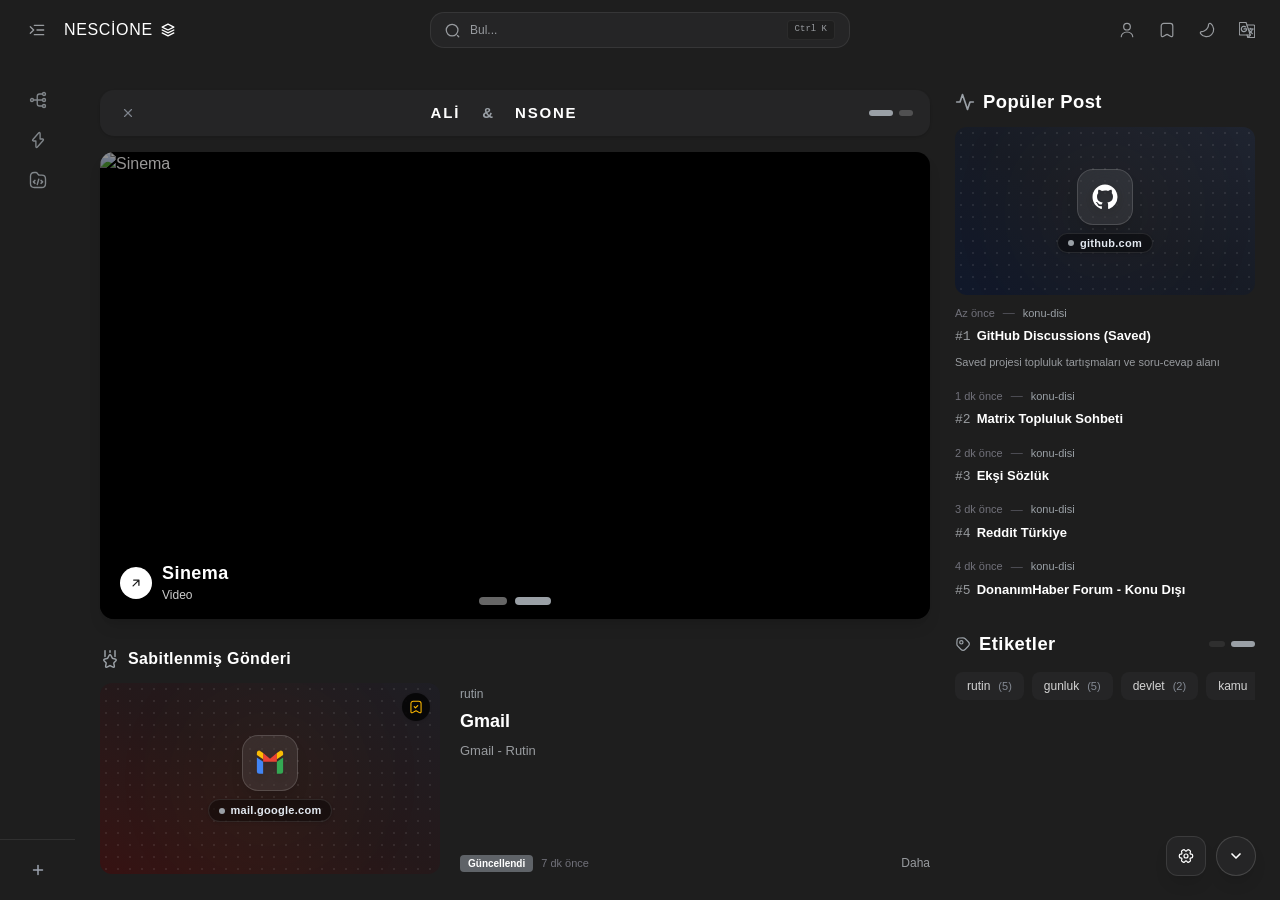
